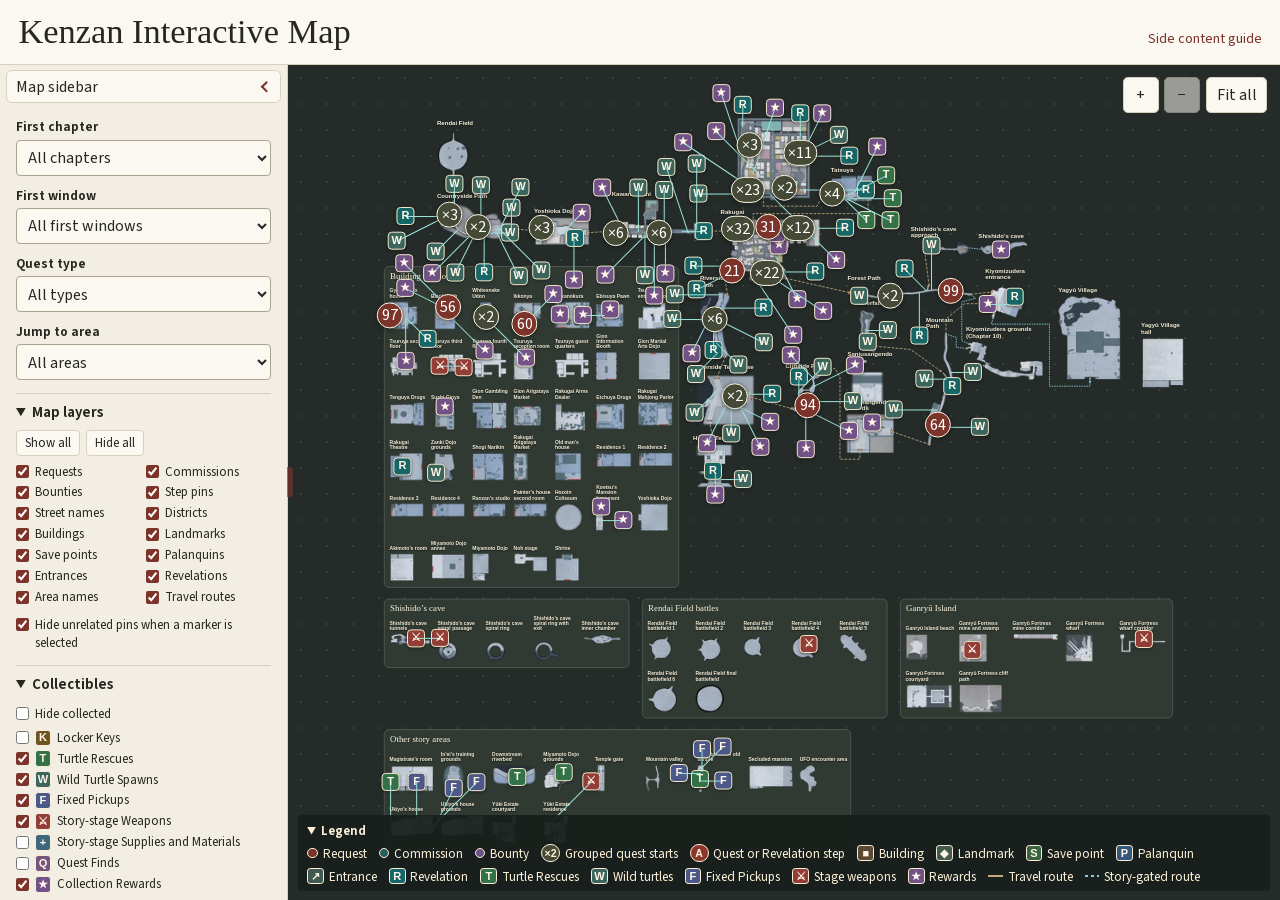
==== map.html @ 696da861 "Publish walkthrough photos, tracker refinements, and guide updates" ====
<!doctype html><html lang="en"><head><meta charset="utf-8"><meta name="viewport" content="width=device-width, initial-scale=1">
<title>Like a Dragon: Kenzan! Interactive Map | Quests &amp; Collectibles</title>
  <meta name="description" content="Explore Gion, Rakugai, and other Kenzan locations. Find substory starts and steps, locker keys, Revelations, collectibles, and travel routes.">
  <link rel="canonical" href="https://neophoriac.github.io/kenzan-guide/map.html">
  <meta property="og:type" content="website">
  <meta property="og:site_name" content="Like a Dragon: Kenzan! Side Content Guide">
  <meta property="og:title" content="Like a Dragon: Kenzan! Interactive Map | Quests &amp; Collectibles">
  <meta property="og:description" content="Explore Gion, Rakugai, and other Kenzan locations. Find substory starts and steps, locker keys, Revelations, collectibles, and travel routes.">
  <meta property="og:url" content="https://neophoriac.github.io/kenzan-guide/map.html">
  <meta property="og:image" content="https://neophoriac.github.io/kenzan-guide/assets/kenzan-readme-hero.png">
  <meta property="og:image:type" content="image/png">
  <meta property="og:image:width" content="1824">
  <meta property="og:image:height" content="590">
  <meta property="og:image:alt" content="Like a Dragon: Kenzan! Side Content Guide banner with Musashi">
  <meta name="twitter:card" content="summary_large_image">
  <meta http-equiv="Content-Security-Policy" content="default-src 'none'; connect-src 'none'; base-uri 'none'; form-action 'none'; object-src 'none'; img-src 'self' data:; font-src 'self'; style-src 'self' 'unsafe-inline'; script-src 'self' 'sha256-ZEniU/D1Iqt4gY4yWggd8jHSidQBrHhOZ5jiMuS2iBk='"><link rel="stylesheet" href="assets/site.e21fa98ab7098c4a.css">
  <script defer src="assets/sidebar.4c16a0d7aee086ad.js"></script>
  <script defer src="assets/atlas-runtime.0e129465bbf4f344.js"></script>
  <style>
body{margin:0}
.atlas-shell {
  color-scheme: light;
  --paper: #fbf8f2;
  --sidebar: #f3eee3;
  --ink: #252820;
  --muted: #5e6156;
  --line: #d8d0bf;
  --accent: #7c332a;
  --map: #242b28;
  font: 16px/1.45 'Source Sans 3', 'Segoe UI', sans-serif;
  color: var(--ink);
  background: var(--paper);
}
.atlas-shell, .atlas-shell * { box-sizing: border-box; }
.atlas-shell[hidden], .atlas-shell [hidden] { display: none !important; }
.atlas-shell a { color: var(--accent); text-decoration: none; text-underline-offset: .2em; }
.atlas-shell a:hover { text-decoration: underline; text-decoration-thickness: .12em; }
.atlas-shell button, .atlas-shell select { font: inherit; }
.atlas-shell button { cursor: pointer; }
.atlas-shell :focus-visible { outline: 2px solid var(--accent); outline-offset: 3px; }
:where(.atlas-shell) :is(.atlas-sidebar, .atlas-selection-collectible, #atlas-step-text,
  .atlas-legend-items, .atlas-tooltip-content, .atlas-catalogue-table, .quest-prerequisite-links ul) {
  scrollbar-width: thin;
  scrollbar-color: var(--atlas-scroll-thumb, #8c806c) transparent;
}
:is(#atlas-collectible-tooltip, .atlas-legend) {
  --atlas-scroll-thumb: var(--atlas-dark-scroll-thumb, #b5a47e);
}
.atlas-shell { display: grid; grid-template: auto minmax(0, 1fr) / var(--sidebar-track, 18rem) minmax(0, 1fr); height: var(--atlas-height, 100dvh); }
.atlas-header { grid-column: 1 / -1; display: flex; justify-content: space-between; align-items: baseline; gap: .8rem; padding: .75rem 1.15rem; border-bottom: 1px solid var(--line); }
.atlas-header h1 { margin: 0; font: 500 clamp(1.45rem, 3.5vw, 2.15rem)/1.15 Georgia, serif; }
.atlas-header a { font-size: .9rem; }
.atlas-stage { grid-column: 2; grid-row: 2; position: relative; width: auto; min-width: 0; min-height: 0; padding: 0; background: var(--map); }
#atlas-map { position: absolute; inset: 0; isolation: isolate; overflow: hidden; touch-action: none; user-select: none; cursor: grab; background: radial-gradient(circle, #ffffff15 1px, transparent 1px) 0 0 / 26px 26px; }
#atlas-map[data-dragging] { cursor: grabbing; }
#atlas-map:focus-visible { outline-offset: -4px; outline-color: #ebd7a2; }
#atlas-world { position: absolute; top: 0; left: 0; transform-origin: 0 0; pointer-events: none; }
.atlas-overview-image, .atlas-overview-raster { position: absolute; inset: 0; width: 100%; height: 100%; }
.atlas-overview-image:not([src]) { visibility: hidden; }
.atlas-overview-image[data-overview-composited] { opacity: 0; }
.atlas-tile { position: absolute; }
.atlas-area-image { display: block; width: 100%; height: 100%; object-fit: contain; }
.atlas-area-image:not([src]) { visibility: hidden; }
.atlas-tile[data-pyramid-composited] > .atlas-area-image { opacity: 0; }
.atlas-pyramid-raster { display: block; position: absolute; inset: 0; width: 100%; height: 100%; }
.tile-name { position: absolute; z-index: 1; bottom: calc(100% + 8px); left: 0; width: var(--tile-label-width, calc(100% + 16px)); color: #f8efda; font: 650 22px/1.1 'Segoe UI', sans-serif; text-shadow: 0 2px 3px #171b19; }
.atlas-grouped-tile .tile-name { font-size: 18px; }
.hide-area-names .tile-name, .hide-area-names .atlas-map-group span { display: none; }
.atlas-routes { position: absolute; inset: 0; overflow: visible; }
.atlas-routes polyline { fill: none; stroke: #c0ac7e; stroke-width: 3; stroke-dasharray: 7 8; stroke-linecap: round; stroke-linejoin: round; }
.atlas-routes circle { fill: #f2d492; stroke: #352f26; stroke-width: 1.2; }
.atlas-routes .story-gate polyline { stroke: #8ccbd5; stroke-dasharray: 3 6; }
.atlas-routes .story-gate circle { fill: #b4e2eb; }
#atlas-streets, #atlas-districts, .atlas-district-boundaries, .atlas-street-curves { position: absolute; inset: 0; }
/* Preserve geometry for enabled overlays below their display scale. */
#atlas-world[data-hide-map-labels] :is(#atlas-streets, #atlas-districts) { visibility: hidden; }
#atlas-map[data-label-zoom] :is(#atlas-streets, #atlas-districts):not([hidden]) { will-change: transform; }
.atlas-district-boundary { fill: #b2527a; fill-opacity: .22; stroke: #a45079; stroke-width: 1.5; vector-effect: non-scaling-stroke; }
.atlas-map-label {
  font: 700 6.3px/1.15 'Segoe UI', sans-serif;
  paint-order: stroke fill;
}
span.atlas-map-label {
  position: absolute;
  transform: translate(-50%, -50%) rotate(var(--label-angle)) scaleX(var(--label-width-scale));
  white-space: nowrap;
  color: #fff2c9;
  -webkit-text-stroke: 1.1px #242b28;
}
.atlas-street-curve-label {
  fill: #fff2c9;
  stroke: #242b28;
  stroke-width: 1.1;
  stroke-linejoin: round;
  text-anchor: middle;
  dominant-baseline: central;
}
span.atlas-district-label { color: #ffe2ed; -webkit-text-stroke-color: #4f2b48; }
.atlas-map-group { position: absolute; border: 2px solid #647268; border-radius: 18px; background: #303a33; }
.atlas-map-group span { position: absolute; top: 14px; left: 20px; color: #fcf3dd; font: 500 32px/1.15 Georgia, serif; }
@supports (-moz-appearance: none) {
  /* Keep Firefox on the outlined glyph path as area titles scale during zoom. */
  #atlas-map[data-wheel-zoom-out] :is(.tile-name, .atlas-map-group span) { -webkit-text-stroke: 0.025px currentColor; }
}
#atlas-markers, #atlas-places, #atlas-pins, #atlas-step-pins { position: absolute; inset: 0; pointer-events: none; }
#atlas-markers { transform-origin: 0 0; }
.atlas-motion-markers { position: absolute; inset: 0; width: 100%; height: 100%; pointer-events: none; }
#atlas-map[data-motion-markers] #atlas-markers { visibility: hidden; }
/* During zoom, let Chrome manage the artwork layer's raster scale as the view widens. */
#atlas-map:is([data-dragging], [data-inertia]):not([data-zooming]) > #atlas-world,
#atlas-map:is([data-dragging], [data-zooming], [data-inertia]):not([data-motion-markers]) > #atlas-markers { will-change: transform; }
#atlas-map[data-dragging] :is(.atlas-pin, .atlas-place) { pointer-events: none; }
#atlas-places { z-index: 1; }
#atlas-pins { z-index: 2; }
#atlas-step-pins { z-index: 3; }
.atlas-place { position: absolute; top: 0; left: 0; translate: -50% -50%; width: 18px; height: 18px; padding: 0; border: 1px solid #f4e9cc; border-radius: 4px; pointer-events: auto; box-shadow: 0 1px 3px #1118; }
.atlas-place-icon { position: absolute; z-index: 1; inset: 0; display: grid; place-items: center; font: 750 11px/1 'Segoe UI', 'Segoe UI Symbol', sans-serif; pointer-events: none; }
.atlas-shell :is(.atlas-place, .collectible-symbol) { color: var(--atlas-marker-ink, #fff6e7); background: var(--collectible-color, #5b4932); }
#atlas-collectible-tooltip {
  position: absolute; top: 0; left: 0; z-index: 5; width: min(21rem, calc(100% - 16px));
  border: 1px solid #e1b869; border-radius: .5rem; color: #fff5df; background: #29251e;
  box-shadow: 0 4px 16px #101511b8; font: .875rem/1.4 'Source Sans 3', 'Segoe UI', sans-serif; pointer-events: none;
}
#atlas-collectible-tooltip::after {
  content: ''; position: absolute; left: var(--tooltip-arrow-x); top: -5px; width: 9px; height: 9px;
  border-top: 1px solid #e1b869; border-left: 1px solid #e1b869; background: #29251e;
  transform: translateX(-50%) rotate(45deg); pointer-events: none;
}
#atlas-collectible-tooltip.above-pin::after { top: auto; bottom: -5px; transform: translateX(-50%) rotate(225deg); }
#atlas-collectible-tooltip[data-has-photo] {
  width: min(24rem, calc(100% - 16px)); border-color: #afa2857a; border-radius: .7rem;
  background: #21241f; pointer-events: auto; cursor: default;
}
#atlas-collectible-tooltip[data-has-photo]::after {
  border-color: #afa2857a; background: #21241f;
}
/* Keep the thumbnail reachable across the gap between the pin and popup. */
#atlas-collectible-tooltip[data-has-photo]::before { content: ''; position: absolute; inset: auto 0 100%; height: 10px; }
#atlas-collectible-tooltip[data-has-photo].above-pin::before { inset: 100% 0 auto; }
#atlas-collectible-tooltip strong { display: block; color: #ffe0a0; font-size: .94rem; }
.atlas-tooltip-content { max-height: 26rem; overflow: auto; overscroll-behavior: contain; border-radius: inherit; }
.atlas-tooltip-details { padding: .58rem .72rem; }
#atlas-collectible-tooltip[data-has-photo] .atlas-tooltip-details { padding: .7rem .85rem .85rem; }
#atlas-collectible-tooltip[data-has-photo] strong { font-size: 1.12rem; line-height: 1.2; color: #fff7e8; }
#atlas-collectible-tooltip .quest-meta, #atlas-collectible-tooltip .atlas-step-list li::marker { color: #e9c986; }
#atlas-collectible-tooltip p { margin: .3rem 0 0; }
#atlas-collectible-tooltip h3 { margin: .65rem 0 0; color: #ffe0a0; font-size: .875rem; }
#atlas-collectible-tooltip .atlas-catalogue th { background: #3b3327; }
#atlas-collectible-tooltip .atlas-catalogue td small { color: #e9c986; }
#atlas-collectible-tooltip .atlas-catalogue { border-color: #e1b86966; }
#atlas-collectible-tooltip .atlas-catalogue th, #atlas-collectible-tooltip .atlas-catalogue td { border-color: #e1b86944; }
.atlas-shell .atlas-selection-collectible .atlas-pickup-thumb { margin-inline: auto; }
#atlas-collectible-tooltip .atlas-pickup-thumb {
  width: 100%; margin: 0; border: 0; border-bottom: 1px solid #ffffff35; border-radius: 0;
}
#atlas-collectible-tooltip .atlas-pickup-thumb:focus-visible { outline: 2px solid #ffe0a0; outline-offset: -3px; }
.atlas-place[aria-pressed='true'] { outline: 2px solid #ffe3a5; outline-offset: 2px; }
.atlas-offset-line.atlas-place-line { background: #9ce3da; }
.atlas-place-line { position: absolute; top: 0; left: 0; width: 1px; height: 1px; background: #e5d3a2; transform-origin: left center; pointer-events: none; }
.atlas-place-name { position: absolute; top: 0; left: 0; display: block; height: 21px; padding: 2px 6px; border: 1px solid #b9ac8690; border-radius: 4px; color: #fff7e4; background: #242c27f2; white-space: nowrap; font: 600 12px/15px 'Segoe UI', sans-serif; }
:is(.atlas-place-name, .atlas-caption-line) { transition: transform 150ms cubic-bezier(.2, .7, .3, 1), opacity 120ms ease-out; }
:is(.atlas-place-name, .atlas-caption-line).is-hidden { opacity: 0; pointer-events: none; }
@media (prefers-reduced-motion: reduce) {
  :is(.atlas-place-name, .atlas-caption-line) { transition: none; }
}
.atlas-place:hover, .atlas-place:focus-visible { z-index: 1; outline: 2px solid #ffe3a5; outline-offset: 1px; }
.atlas-pin { position: absolute; top: 0; left: 0; translate: -50% -50%; min-width: 1.65rem; height: 1.65rem; padding: 0 .24rem; border: 1px solid #fff8e6; border-radius: 999px; color: #fff; background: var(--atlas-pin-color, var(--accent)); box-shadow: 0 1px 4px #101511a8; pointer-events: auto; font: 700 .78rem/1 'Segoe UI', sans-serif; }
.atlas-pin.cluster { background: #454a36; }
.atlas-pin.atlas-step-pin { min-width: 1.8rem; height: 1.8rem; background: #8c352c; }
.atlas-pin.atlas-step-pin[aria-pressed='true'] { color: #3b2517; background: #ffe3a5; }
.atlas-pin[aria-pressed='true'], .atlas-pin:focus-visible { z-index: 2; outline: 2px solid #ffdd7e; outline-offset: 2px; }
.atlas-pin-line { position: absolute; top: 0; left: 0; width: 1px; height: 2px; background: #ffe3a5; transform-origin: left center; }
.atlas-pin-line::before { content: ''; position: absolute; left: 0; top: 50%; width: 6px; height: 6px; transform: scaleX(var(--pin-line-dot-scale, 1)) translate(-50%, -50%); transform-origin: left center; border-radius: 50%; background: #ffe3a5; box-shadow: 0 0 0 1px #263128; }
.atlas-pin.spread { z-index: 3; }
.atlas-pin.spread[aria-pressed='true'], .atlas-pin.spread:focus-visible { z-index: 4; }
.atlas-tools, .atlas-selection { position: absolute; z-index: 4; top: .75rem; }
.atlas-tools { right: .8rem; display: flex; flex-wrap: wrap; justify-content: flex-end; gap: .35rem; max-width: calc(100% - 1.6rem); }
.atlas-selection { left: .8rem; width: min(23rem, calc(100% - 14rem)); padding: .55rem .65rem; border: 1px solid var(--line); border-radius: .35rem; color: var(--ink); background: var(--paper); box-shadow: 0 2px 8px #0004; }
.atlas-selection-header, .atlas-step-controls { display: flex; align-items: center; gap: .45rem; }
.atlas-selection-header { justify-content: space-between; }
.atlas-selection p { margin: 0; overflow-wrap: anywhere; }
#atlas-selection-name { min-width: 0; font-size: .92rem; font-weight: 650; line-height: 1.25; }
.atlas-selection-header button { flex: none; }
.atlas-current-step { margin-block: .35rem .5rem; }
.atlas-selection-collectible { max-height: min(18rem, 25dvh); overflow: auto; overscroll-behavior: contain; margin-top: .35rem; font-size: .85rem; }
.atlas-current-step:not([hidden]) + .atlas-selection-collectible { max-height: min(8rem, 14dvh); margin-bottom: .35rem; }
.atlas-selection-collectible p { margin: .3rem 0 0; }
.atlas-selection-collectible h3 { margin: .65rem 0 .15rem; font-size: .875rem; }
.atlas-collected-check { display: inline-flex; align-items: center; gap: .3rem; margin: .25rem 0 .1rem; cursor: pointer; font-size: .86rem; }
.atlas-collected-check input { margin: 0; accent-color: var(--accent); }
#atlas-step-progress { margin-bottom: .2rem; color: var(--muted); font-size: .78rem; font-weight: 650; font-variant-numeric: tabular-nums; }
#atlas-step-text { max-height: min(7rem, 22dvh); overflow: auto; overscroll-behavior: contain; font-size: .88rem; line-height: 1.35; }
.atlas-tools button, .atlas-selection button { min-width: 2.25rem; min-height: 2.25rem; padding: .25rem .6rem; color: var(--ink); border: 1px solid var(--line); border-radius: .3rem; background: var(--paper); }
.atlas-selection button { font-size: .85rem; }
.atlas-tools button:disabled, .atlas-selection button:disabled { opacity: .55; cursor: default; }
.atlas-legend { position: absolute; z-index: 1; left: .65rem; bottom: .55rem; padding: .35rem .55rem; border-radius: .25rem; color: #fcf1d8; background: #181f1bee; font-size: .82rem; }
.atlas-legend[open] { right: .65rem; }
.atlas-legend > summary { width: fit-content; cursor: pointer; font-weight: 650; }
.atlas-legend-items { display: flex; flex-wrap: wrap; gap: .25rem .75rem; max-height: 24dvh; margin-top: .25rem; overflow-y: auto; overscroll-behavior: contain; }
.atlas-legend-items > span { display: inline-flex; align-items: center; gap: .3rem; }
.atlas-legend-items > span::before { content: ''; display: grid; place-items: center; flex: none; width: .65em; height: .65em; border: 1px solid #fcf1d8; border-radius: 50%; background: var(--atlas-pin-color, var(--accent)); }
.atlas-legend-items > span:has(.collectible-symbol)::before { content: none; }
.atlas-legend :is(.cluster, .step)::before { width: 1.05rem; height: 1.05rem; font: 700 .66rem/1 'Segoe UI', sans-serif; }
.atlas-legend .cluster::before { content: '×2'; background: #454a36; }
.atlas-legend .step::before { content: 'A'; background: #8c352c; }
.atlas-legend .route::before { width: 1.1em; height: .2em; border: 0; border-radius: 0; background: #c0ac7e; }
.atlas-legend .route.story-gate::before { background: repeating-linear-gradient(90deg, #8ccbd5 0 3px, transparent 3px 6px); }
.atlas-shell .collectible-symbol { display: inline-grid; place-items: center; flex: none; width: 1.05rem; height: 1.05rem; border: 1px solid #fcf1d8; border-radius: .2rem; font: 750 .69rem/1 'Segoe UI', sans-serif; }
.atlas-shell > .sidebar-dock { grid-column: 1; grid-row: 2; }
.atlas-sidebar { overflow: auto; padding: .55rem 1rem .8rem; }
@media (width > 48rem) {
  .atlas-shell[data-sidebar-collapsed] .atlas-selection { left: 3rem; width: min(23rem, calc(100% - 17rem)); }
}
.atlas-fields { display: grid; gap: .6rem; }
.atlas-fields label { display: block; margin-bottom: .18rem; font-size: .84rem; font-weight: 650; }
.atlas-fields select { width: 100%; min-width: 0; padding: .35rem .45rem; border: 1px solid #aaa391; border-radius: .25rem; background: var(--paper); color: var(--ink); }
.atlas-shared-filters { margin-bottom: .7rem; padding-bottom: .65rem; border-bottom: 1px solid var(--line); }
#atlas-story-context { margin: .35rem 0 .1rem; color: var(--muted); font-size: .8rem; }
.atlas-shared-checks label { display: flex; align-items: center; gap: .3rem; }
.atlas-shared-checks input, .atlas-done input { margin: 0; accent-color: var(--accent); }
.atlas-done { display: inline-flex; align-items: center; gap: .25rem; }
.atlas-step-controls .atlas-done { margin-inline-start: auto; min-height: 2.25rem; padding-inline: .3rem; cursor: pointer; font-size: .85rem; }
.atlas-layer-panel { margin-top: .8rem; border-top: 1px solid var(--line); padding-top: .5rem; }
.atlas-layer-panel summary { cursor: pointer; font-size: .92rem; font-weight: 650; }
.atlas-layer-actions { display: flex; gap: .35rem; margin: .4rem 0; }
.atlas-layer-actions button { padding: .18rem .5rem; border: 1px solid var(--line); border-radius: .25rem; color: var(--ink); background: var(--paper); font-size: .8rem; }
.atlas-layer-actions button:disabled { opacity: .55; cursor: default; }
.atlas-layer-options { display: grid; grid-template-columns: repeat(2, minmax(0, 1fr)); gap: .15rem .35rem; }
.atlas-layer-options label { display: flex; align-items: center; gap: .35rem; cursor: pointer; font-size: .8rem; }
.atlas-collectibles .atlas-layer-options { grid-template-columns: 1fr; margin-top: .35rem; }
.atlas-layer-options input, .atlas-focus-option input { margin: 0; accent-color: var(--accent); }
.atlas-focus-option { display: flex; align-items: flex-start; gap: .35rem; margin-top: .55rem; font-size: .8rem; cursor: pointer; }
.atlas-focus-option input { flex: none; margin-top: .15rem; }
.atlas-layer-hint { margin: .45rem 0 0; font-size: .79rem; color: var(--muted); }
#atlas-window-objective, #atlas-count, .atlas-note, .atlas-shell .quest-meta { color: var(--muted); font-size: .86rem; }
#atlas-window-objective { margin: .55rem 0 0; }
#atlas-count { margin: .8rem 0 .4rem; }
#atlas-detail { padding: .55rem .65rem; margin: .45rem 0; border: 1px solid var(--line); background: var(--paper); }
#atlas-detail h2 { font-size: 1rem; margin: 0; }
#atlas-detail h3 { font-size: .9rem; margin: .7rem 0 .35rem; }
#atlas-detail p { margin: .25rem 0 .45rem; }
.atlas-linked-route-guide { display: inline-block; margin: .25rem 0; font-size: .85rem; }
.atlas-shell .quest-prerequisite-warning { padding: .4rem .55rem; border: 1px solid #922b2b; border-radius: .4rem; color: #922b2b; background: #fce7e7; }
.atlas-shell .detail-actions { display: flex; flex-wrap: wrap; align-items: center; gap: .3rem .6rem; font-size: .86rem; }
.atlas-shell .detail-actions button { padding: .2rem .4rem; border: 1px solid var(--line); border-radius: .2rem; color: var(--ink); background: var(--sidebar); }
.atlas-catalogue { margin-top: .6rem; border-top: 1px solid var(--line); padding-top: .35rem; }
.atlas-catalogue summary { cursor: pointer; font-size: .88rem; font-weight: 650; }
.atlas-catalogue-table { overflow-x: auto; margin-top: .2rem; }
.atlas-catalogue table { width: 100%; border-collapse: collapse; font-size: .8rem; line-height: 1.35; }
.atlas-catalogue th, .atlas-catalogue td { padding: .26rem .32rem; text-align: left; vertical-align: top; border-bottom: 1px solid var(--line); }
.atlas-catalogue th { background: var(--sidebar); }
.atlas-catalogue th:last-child, .atlas-catalogue td:last-child { width: 35%; text-align: right; font-variant-numeric: tabular-nums; }
.atlas-catalogue td small { display: block; margin-top: .13rem; color: var(--muted); font-size: .76rem; }
.atlas-shell .quest-prerequisite-links { margin-block: .3rem .6rem; }
.atlas-shell .quest-prerequisite-links summary { cursor: pointer; }
.atlas-shell .quest-prerequisite-links ul { max-height: 15rem; overflow: auto; margin: .25rem 0; padding-inline-start: 1.25rem; }
.atlas-step-list { margin: .25rem 0 0; padding-left: 1.15rem; font-size: .85rem; }
.atlas-step-list li { padding: .25rem 0; }
.atlas-step-list li::marker { color: var(--muted); font-variant-numeric: tabular-nums; }
.atlas-step-list button[data-step-index] { display: flex; width: 100%; gap: .42rem; align-items: flex-start; padding: .3rem .35rem; border: 1px solid var(--line); border-radius: .25rem; color: var(--ink); background: var(--paper); text-align: left; }
.atlas-step-list button[data-step-index]:is(:hover, [aria-pressed='true']) { background: #eee1ca; border-color: #ae865a; }
.atlas-step-list li[aria-current='step']:not(:has([data-step-index])) { background: #eee1ca; }
.atlas-step-list small { display: block; color: var(--muted); font-size: .76rem; }
.atlas-step-badge { flex: none; min-width: 1.25rem; padding: .13rem .3rem; border-radius: .7rem; color: white; background: #8c352c; text-align: center; font: 700 .77rem/1.25 'Segoe UI', sans-serif; }
#atlas-results { display: grid; gap: .45rem; }
.atlas-result-group { border: 1px solid var(--line); border-radius: .3rem; background: var(--paper); }
.atlas-result-group > summary { padding: .45rem .65rem; cursor: pointer; font-size: .92rem; font-weight: 650; }
.atlas-result-group[open] > summary { border-bottom: 1px solid var(--line); }
.atlas-result-count { color: var(--muted); font-size: .82rem; font-weight: 400; font-variant-numeric: tabular-nums; }
.atlas-result-group > ul { margin: 0; padding: 0 .45rem; list-style: none; }
.atlas-result-group li:last-child button { border-bottom: 0; }
#atlas-results button, .atlas-cluster-list button { display: block; width: 100%; padding: .38rem .22rem; border: 0; border-bottom: 1px solid var(--line); color: var(--ink); background: transparent; text-align: left; font-size: .9rem; }
#atlas-results button:hover, #atlas-results button[aria-current], .atlas-cluster-list button:hover { background: #e9e1d1; }
#atlas-results button[data-linked-route] small, #atlas-results button[data-collectible-result] small { display: block; }
.atlas-collectible-groups { display: grid; gap: .35rem; padding: .45rem; }
.atlas-collectible-groups .collectible-symbol { margin-right: .2rem; vertical-align: middle; }
.atlas-collectible-empty { margin: .2rem; }
.atlas-shell .quest-number { color: var(--accent); font-variant-numeric: tabular-nums; font-weight: 650; }
.atlas-cluster-list { list-style: none; margin: .25rem 0 0; padding: 0; }
.atlas-note { margin: .35rem 0 .65rem; }
.atlas-shell .sr-only { position: absolute; width: 1px; height: 1px; padding: 0; margin: -1px; overflow: hidden; clip-path: inset(50%); white-space: nowrap; }
@media (max-width: 48rem) {
  .atlas-shell { grid-template: auto auto auto / minmax(0, 1fr); min-height: 100dvh; height: auto; }
  .atlas-stage { grid-column: 1; grid-row: 2; display: grid; grid-template-rows: auto minmax(18rem, 48dvh) auto auto; }
  #atlas-map { position: relative; grid-row: 2; }
  .atlas-shell > .sidebar-dock { grid-row: 3; border-top: 1px solid var(--line); }
  .atlas-fields { grid-template-columns: repeat(2, minmax(0, 1fr)); }
  .atlas-shared-filters { grid-template-columns: minmax(0, 1fr); }
  .atlas-tools, .atlas-selection, .atlas-legend { position: static; margin: .4rem .5rem; }
  .atlas-tools { grid-row: 3; max-width: none; }
  .atlas-selection { grid-row: 1; width: auto; }
  .atlas-legend { grid-row: 4; }
  .atlas-legend-items { max-height: 16dvh; }
  .atlas-header { padding-inline: .75rem; }
}
@media (pointer: coarse) {
  .atlas-tools button, .atlas-selection button { min-width: 2.65rem; min-height: 2.65rem; }
  .atlas-step-controls .atlas-done { min-height: 2.65rem; }
  .atlas-pin.spread { min-width: 2rem; height: 2rem; }
  .atlas-pin.atlas-step-pin { min-width: 2rem; height: 2rem; }
  #atlas-results button { min-height: 2.65rem; }
  .atlas-layer-options label, .atlas-layer-actions button { min-height: 2rem; }
}

button.atlas-pickup-thumb {
  display: block; position: relative; width: min(100%, 15rem); margin: .55rem 0 .35rem;
  padding: 0; border: 1px solid #ac8b62; border-radius: .35rem; overflow: hidden;
  cursor: zoom-in; background: #252821;
}
.atlas-pickup-thumb img { display: block; width: 100%; height: auto; }
.atlas-photo-expand {
  position: absolute; inset: auto .45rem .45rem auto; display: grid; place-items: center;
  width: 1.85rem; height: 1.85rem; border: 1px solid #ffffff66; border-radius: .35rem;
  background: #171a18d9; color: #f6f4ee;
}
.atlas-photo-expand svg { width: 1rem; height: 1rem; }
.atlas-pickup-thumb:hover .atlas-photo-expand, .atlas-pickup-thumb:focus-visible .atlas-photo-expand { background: #131512; }
.atlas-photo-viewer {
  position: fixed; inset: 0; margin: auto; width: min(94vw, calc(90dvh * var(--atlas-photo-ratio, 1.7778)));
  max-width: none; max-height: 90dvh; padding: 0; overflow: hidden;
  border: 1px solid #ffffff42; border-radius: .85rem; color: #faf8f3; background: #131512;
  box-shadow: 0 24px 80px #000a;
  font: 16px/1.45 'Source Sans 3', 'Segoe UI', sans-serif;
}
.atlas-photo-viewer::backdrop { background: #101310e6; }
.atlas-photo-header {
  position: absolute; inset: 0 0 auto; display: flex; justify-content: space-between; align-items: center; gap: .6rem;
  padding: .55rem clamp(.65rem, 1.5vw, 1.15rem) 1.35rem;
  background: linear-gradient(#000c, #0008 50%, transparent); pointer-events: none;
}
.atlas-photo-header h2 {
  margin: 0; font-size: clamp(1rem, 2vw, 1.35rem); font-weight: 650; line-height: 1.15;
  text-shadow: 0 1px 4px #000;
}
.atlas-photo-header button {
  display: grid; place-items: center; width: 44px; height: 44px; padding: 0;
  border: 0; background: transparent; color: #e3e3e3; pointer-events: auto; cursor: pointer;
}
.atlas-photo-header button:hover { color: #fff; }
.atlas-photo-header button:focus-visible { outline-color: #ffe0a0; }
.atlas-photo-viewer > img {
  display: block; width: 100%; height: auto; max-height: 90dvh; object-fit: contain;
  background-position: center; background-repeat: no-repeat; background-size: contain;
}
</style></head><body>

<div class="atlas-shell" data-sidebar-layout>
  <header class="atlas-header"><h1>Kenzan Interactive Map</h1><a href="index.html">Side content guide</a></header>
  <div class="sidebar-dock">
    <button class="sidebar-toggle" type="button" aria-expanded="true" aria-controls="atlas-sidebar-panel">
      <span class="sidebar-toggle-label">Map sidebar</span><span class="sidebar-toggle-icon" aria-hidden="true"></span>
    </button>
    <div class="sidebar-resize" role="separator" aria-label="Resize map sidebar" aria-controls="atlas-sidebar-panel" aria-orientation="vertical" aria-valuemin="224" aria-valuenow="288" aria-valuemax="576" tabindex="0"></div>
    <div class="sidebar-panel" id="atlas-sidebar-panel">
  <aside class="atlas-sidebar" aria-label="Interactive map controls">

    <div class="atlas-fields">
      <div><label for="atlas-chapter">First chapter</label><select id="atlas-chapter"><option value="">All chapters</option><option value="5">Chapter 5</option><option value="6">Chapter 6</option><option value="7">Chapter 7</option><option value="8">Chapter 8</option><option value="9">Chapter 9</option><option value="10">Chapter 10</option><option value="11">Chapter 11</option><option value="12">Finale</option></select></div>
      <div><label for="atlas-window">First window</label><select id="atlas-window"></select></div>
      <div><label for="atlas-type">Quest type</label><select id="atlas-type"><option value="">All types</option><option>Requests</option><option>Commissions</option><option>Bounties</option><option>Revelations</option></select></div>
      <div><label for="atlas-area">Jump to area</label><select id="atlas-area"><option value="">All areas</option><optgroup label="Outdoor areas"><option value="st_gion">Gion</option><option value="st_rakugaicho">Rakugai</option><option value="st_kaido_rakunai">Kawaramachi</option><option value="st_kaido_kawa">Riverside Path</option><option value="st_kawa_jnt">Riverside Tea House</option><option value="st_kaido_rindo">Forest Path</option><option value="st_kaido_yama">Mountain Path</option><option value="st_taki">Waterfall</option><option value="st_kaido_tani">Cliffside Path</option><option value="st_kaido_tanbo">Countryside Path</option><option value="st_yoshioka_jnt">Yoshioka Dojo</option><option value="st_kiyomizu_jnt">Kiyomizudera entrance</option><option value="st_kiyomizu">Kiyomizudera grounds (Chapter 10)</option><option value="st_sanjusangen_jnt">Sanjusangendo grounds</option><option value="st_sanjusangendo">Sanjusangendo temple</option><option value="st_hozoin">Hozoin Temple</option><option value="st_rendaino_jnt">Rendai Field</option><option value="st_dokutsu_soto">Shishido’s cave approach</option><option value="st_dokutsu_01">Shishido’s cave interior</option></optgroup><optgroup label="Building interiors"><option value="st_tatsuya">Tatsuya interior</option><option value="st_hatsumeika">Gyotensai’s house interior</option><option value="st_kajiya">Blacksmith interior</option><option value="st_udon">Whitesnake Udon interior</option><option value="st_sakaya_01">Ikkonya interior</option><option value="st_sakaya_02">Nakanokura interior</option><option value="st_shichiya">Ebisuya Pawn interior</option><option value="st_tsuruya_1f">Tsuruya entrance floor</option><option value="st_tsuruya_2f">Tsuruya second floor</option><option value="st_tsuruya_3f">Tsuruya third floor</option><option value="st_tsuruya_4f">Tsuruya fourth floor</option><option value="st_tsuruya_dance">Tsuruya reception room</option><option value="st_tsuruya_yoshino">Tsuruya guest quarters</option><option value="st_annai">Gion Information Booth interior</option><option value="st_jiujitsu">Gion Martial Arts Dojo interior</option><option value="st_kusuriya_02">Tenguya Drugs interior</option><option value="st_sushiya">Sushi Ginya interior</option><option value="st_toba">Gion Gambling Den interior</option><option value="st_yorozuya_01">Gion Arigataya Market interior</option><option value="st_bukiya">Rakugai Arms Dealer interior</option><option value="st_kusuriya_01">Etchuya Drugs interior</option><option value="st_mahjong">Rakugai Mahjong Parlor interior</option><option value="st_misemono">Rakugai Theatre interior</option><option value="st_rakugai_dojo">Zanki Dojo grounds</option><option value="st_shogi">Shogi Narikin interior</option><option value="st_yorozuya_02">Rakugai Arigataya Market interior</option><option value="st_minka_binbo">Old man’s house interior</option><option value="st_minka_default">Residence 1 interior</option><option value="st_minka_default02">Residence 2 interior</option><option value="st_minka_default03">Residence 3 interior</option><option value="st_minka_default04">Residence 4 interior</option><option value="st_minka_gaka">Ranzan’s studio</option><option value="st_minka_gaka02">Painter’s house second room</option><option value="st_hozoin_budo">Hozoin Coliseum</option><option value="st_koetsu_chika">Koetsu’s Mansion basement</option><option value="st_yoshioka_ienonaka">Yoshioka Dojo interior</option><option value="st_akimoto">Akimoto’s room</option><option value="st_miya_dojo_hanare">Miyamoto Dojo annex</option><option value="st_miya_dojo_naka">Miyamoto Dojo interior</option><option value="st_noh">Noh stage</option><option value="st_yashiro">Shrine interior</option></optgroup><optgroup label="Shishido’s cave"><option value="st_dokutsu_02">Shishido’s cave tunnels</option><option value="st_dokutsu_03_rasen">Shishido’s cave spiral passage</option><option value="st_dokutsu_03_rasen_a00">Shishido’s cave spiral ring</option><option value="st_dokutsu_03_rasen_a01">Shishido’s cave spiral ring with exit</option><option value="st_dokutsu_04_boss">Shishido’s cave inner chamber</option></optgroup><optgroup label="Yagyū Village"><option value="st_yagyu_sato">Yagyū Village</option><option value="st_yagyu_naka">Yagyū Village hall</option></optgroup><optgroup label="Ganryū Island"><option value="st_ganryu_hama">Ganryū Island beach</option><option value="st_ganryu_yosai_01">Ganryū Fortress mine and swamp</option><option value="st_ganryu_yosai_01b">Ganryū Fortress mine corridor</option><option value="st_ganryu_yosai_02">Ganryū Fortress wharf</option><option value="st_ganryu_yosai_02b">Ganryū Fortress wharf corridor</option><option value="st_ganryu_yosai_03">Ganryū Fortress courtyard</option><option value="st_ganryu_yosai_04">Ganryū Fortress cliff path</option></optgroup><optgroup label="Rendai Field battles"><option value="st_rendaino_01">Rendai Field battlefield 1</option><option value="st_rendaino_02">Rendai Field battlefield 2</option><option value="st_rendaino_03">Rendai Field battlefield 3</option><option value="st_rendaino_04">Rendai Field battlefield 4</option><option value="st_rendaino_05">Rendai Field battlefield 5</option><option value="st_rendaino_06">Rendai Field battlefield 6</option><option value="st_rendaino_boss">Rendai Field final battlefield</option></optgroup><optgroup label="Other story areas"><option value="st_akudaikan">Magistrate’s room</option><option value="st_inei">In’ei’s training grounds</option><option value="st_karyu">Downstream riverbed</option><option value="st_miya_dojo">Miyamoto Dojo grounds</option><option value="st_sanmon">Temple gate</option><option value="st_toaru_tani">Mountain valley</option><option value="st_toaru_tera">Mountain Path old temple</option><option value="st_toaru_yashiki">Secluded mansion interior</option><option value="st_ufo">UFO encounter area</option><option value="st_ukiyo_ienonaka">Ukiyo’s house interior</option><option value="st_ukiyo_ienosoto">Ukiyo’s house grounds</option><option value="st_yuuki_nakaniwa">Yūki Estate courtyard</option><option value="st_yuuki_shinshitsu">Yūki Estate residence</option></optgroup></select></div>
    </div>
    <p id="atlas-window-objective" hidden></p>
    <p id="atlas-route-filter-note" class="atlas-note" hidden>Check each Revelation’s steps for pictures, level, and other prerequisites.</p>
    <details class="atlas-layer-panel" open>
      <summary>Map layers</summary>
      <div class="atlas-layer-actions"><button type="button" id="atlas-show-all">Show all</button><button type="button" id="atlas-hide-all">Hide all</button></div>
      <div class="atlas-layer-options" role="group" aria-label="Visible map layers">
        <label><input type="checkbox" data-layer="request" checked autocomplete="off"> Requests</label>
<label><input type="checkbox" data-layer="commission" checked autocomplete="off"> Commissions</label>
<label><input type="checkbox" data-layer="bounty" checked autocomplete="off"> Bounties</label>
<label><input type="checkbox" data-layer="steps" checked autocomplete="off"> Step pins</label>
<label><input type="checkbox" data-layer="street" checked autocomplete="off"> Street names</label>
<label><input type="checkbox" data-layer="district" checked autocomplete="off"> Districts</label>
<label><input type="checkbox" data-layer="building" checked autocomplete="off"> Buildings</label>
<label><input type="checkbox" data-layer="landmark" checked autocomplete="off"> Landmarks</label>
<label><input type="checkbox" data-layer="save" checked autocomplete="off"> Save points</label>
<label><input type="checkbox" data-layer="palanquin" checked autocomplete="off"> Palanquins</label>
<label><input type="checkbox" data-layer="travel" checked autocomplete="off"> Entrances</label>
<label><input type="checkbox" data-layer="revelation" checked autocomplete="off"> Revelations</label>
<label><input type="checkbox" data-layer="area" checked autocomplete="off"> Area names</label>
<label><input type="checkbox" data-layer="routes" checked autocomplete="off"> Travel routes</label>
      </div>
      <label class="atlas-focus-option"><input type="checkbox" id="atlas-focus-selection" checked autocomplete="off"> Hide unrelated pins when a marker is selected</label>
    </details>
    <details class="atlas-layer-panel atlas-collectibles" open>
      <summary>Collectibles</summary>
      <label class="atlas-focus-option"><input type="checkbox" id="atlas-hide-collected" autocomplete="off"> Hide collected</label>
      <div class="atlas-layer-options" role="group" aria-label="Collectible layers">
        <label><input type="checkbox" data-layer="locker-key" autocomplete="off"><span class="collectible-symbol" aria-hidden="true" style="--collectible-color:#6d5423">K</span> Locker Keys</label>
<label><input type="checkbox" data-layer="turtle-rescue" checked autocomplete="off"><span class="collectible-symbol" aria-hidden="true" style="--collectible-color:#337148">T</span> Turtle Rescues</label>
<label><input type="checkbox" data-layer="wild-turtle" checked autocomplete="off"><span class="collectible-symbol" aria-hidden="true" style="--collectible-color:#3c665d">W</span> Wild Turtle Spawns</label>
<label><input type="checkbox" data-layer="field-pickup" checked autocomplete="off"><span class="collectible-symbol" aria-hidden="true" style="--collectible-color:#4c5887">F</span> Fixed Pickups</label>
<label><input type="checkbox" data-layer="stage-weapon" checked autocomplete="off"><span class="collectible-symbol" aria-hidden="true" style="--collectible-color:#933d37">⚔</span> Story-stage Weapons</label>
<label><input type="checkbox" data-layer="stage-supply" autocomplete="off"><span class="collectible-symbol" aria-hidden="true" style="--collectible-color:#3d687c">+</span> Story-stage Supplies and Materials</label>
<label><input type="checkbox" data-layer="quest-find" autocomplete="off"><span class="collectible-symbol" aria-hidden="true" style="--collectible-color:#76547e">Q</span> Quest Finds</label>
<label><input type="checkbox" data-layer="collection-reward" checked autocomplete="off"><span class="collectible-symbol" aria-hidden="true" style="--collectible-color:#725186">★</span> Collection Rewards</label>
      </div>
      <p class="atlas-layer-hint"><a href="index.html#collectibles">Collectibles guide</a> · <a href="index.html#locker-keys">Locker Keys</a></p>
<p class="atlas-layer-hint">The <a href="index.html#collectibles-turtle-rescue">one-time turtle rescues</a> unlock special racing turtles you can collect later at Tatsuya.</p>
    </details>
    <p id="atlas-count" role="status"></p>
    <section id="atlas-detail" aria-live="polite" aria-label="Map selection details" hidden></section>
    <div id="atlas-results" role="group" aria-label="Matching quests and collectibles">
      <details class="atlas-result-group" data-result-type="Requests" hidden>
        <summary>Requests <span class="atlas-result-count"></span></summary>
        <ul aria-label="Matching Requests"></ul>
      </details>
<details class="atlas-result-group" data-result-type="Commissions" hidden>
        <summary>Commissions <span class="atlas-result-count"></span></summary>
        <ul aria-label="Matching Commissions"></ul>
      </details>
<details class="atlas-result-group" data-result-type="Bounties" hidden>
        <summary>Bounties <span class="atlas-result-count"></span></summary>
        <ul aria-label="Matching Bounties"></ul>
      </details>
<details class="atlas-result-group" data-result-type="Revelations" hidden>
        <summary>Revelations <span class="atlas-result-count"></span></summary>
        <ul aria-label="Matching Revelations"></ul>
      </details>
      <details class="atlas-result-group" id="atlas-collectible-results" open>
        <summary>Collectible locations <span class="atlas-result-count"></span></summary>
        <div class="atlas-collectible-groups">
          <details class="atlas-result-group" data-collectible-result-type="locker-key">
            <summary><span class="collectible-symbol" aria-hidden="true" style="--collectible-color:#6d5423">K</span> Locker Keys <span class="atlas-result-count"></span></summary>
            <ul aria-label="Locker Keys"></ul>
          </details>
<details class="atlas-result-group" data-collectible-result-type="turtle-rescue">
            <summary><span class="collectible-symbol" aria-hidden="true" style="--collectible-color:#337148">T</span> Turtle Rescues <span class="atlas-result-count"></span></summary>
            <ul aria-label="Turtle Rescues"></ul>
          </details>
<details class="atlas-result-group" data-collectible-result-type="wild-turtle">
            <summary><span class="collectible-symbol" aria-hidden="true" style="--collectible-color:#3c665d">W</span> Wild Turtle Spawns <span class="atlas-result-count"></span></summary>
            <ul aria-label="Wild Turtle Spawns"></ul>
          </details>
<details class="atlas-result-group" data-collectible-result-type="field-pickup">
            <summary><span class="collectible-symbol" aria-hidden="true" style="--collectible-color:#4c5887">F</span> Fixed Pickups <span class="atlas-result-count"></span></summary>
            <ul aria-label="Fixed Pickups"></ul>
          </details>
<details class="atlas-result-group" data-collectible-result-type="stage-weapon">
            <summary><span class="collectible-symbol" aria-hidden="true" style="--collectible-color:#933d37">⚔</span> Story-stage Weapons <span class="atlas-result-count"></span></summary>
            <ul aria-label="Story-stage Weapons"></ul>
          </details>
<details class="atlas-result-group" data-collectible-result-type="stage-supply">
            <summary><span class="collectible-symbol" aria-hidden="true" style="--collectible-color:#3d687c">+</span> Story-stage Supplies and Materials <span class="atlas-result-count"></span></summary>
            <ul aria-label="Story-stage Supplies and Materials"></ul>
          </details>
<details class="atlas-result-group" data-collectible-result-type="quest-find">
            <summary><span class="collectible-symbol" aria-hidden="true" style="--collectible-color:#76547e">Q</span> Quest Finds <span class="atlas-result-count"></span></summary>
            <ul aria-label="Quest Finds"></ul>
          </details>
<details class="atlas-result-group" data-collectible-result-type="collection-reward">
            <summary><span class="collectible-symbol" aria-hidden="true" style="--collectible-color:#725186">★</span> Collection Rewards <span class="atlas-result-count"></span></summary>
            <ul aria-label="Collection Rewards"></ul>
          </details>
          <p class="quest-meta atlas-collectible-empty" hidden>No collectible locations match the current filter.</p>
        </div>
      </details>
    </div>
  </aside>
    </div>
  </div>
  <main class="atlas-stage">
    <div id="atlas-map" tabindex="0" role="region" aria-label="Interactive map of Kenzan" aria-describedby="atlas-controls-help">
      <div id="atlas-world" style="width:2990px;height:2739px">
        <div class="atlas-map-group" style="left:44px;top:585px;width:1070px;height:1166px"><span>Building interiors</span></div><div class="atlas-map-group" style="left:44px;top:1791px;width:890px;height:251px"><span>Shishido’s cave</span></div><div class="atlas-map-group" style="left:980px;top:1791px;width:890px;height:434px"><span>Rendai Field battles</span></div><div class="atlas-map-group" style="left:1916px;top:1791px;width:990px;height:434px"><span>Ganryū Island</span></div><div class="atlas-map-group" style="left:44px;top:2265px;width:1694px;height:434px"><span>Other story areas</span></div>
        <img class="atlas-overview-image" alt="" aria-hidden="true" width="2990" height="2739" draggable="false" decoding="async" data-overview-960-src="maps/assets/previews/atlas-overview-960.webp" data-overview-1495-src="maps/assets/previews/atlas-overview-1495.webp" data-overview-2100-src="maps/assets/previews/atlas-overview-2100.webp">
        <div class="atlas-tile" data-area="st_gion" style="left:1325px;top:45px;width:268px;height:304.88px">
    <span class="tile-name">Gion</span><img class="atlas-area-image" alt="Gion" width="654" height="744" draggable="false" decoding="async" data-detail-src="maps/assets/st_gion.webp" data-preview-src="maps/assets/previews/st_gion.webp" data-medium-src="maps/assets/medium/st_gion.webp">
  </div>
<div class="atlas-tile" data-area="st_rakugaicho" style="left:1265px;top:410px;width:368px;height:235.02px">
    <span class="tile-name">Rakugai</span><img class="atlas-area-image" alt="Rakugai" width="797" height="509" draggable="false" decoding="async" data-detail-src="maps/assets/st_rakugaicho.webp" data-preview-src="maps/assets/previews/st_rakugaicho.webp" data-medium-src="maps/assets/medium/st_rakugaicho.webp">
  </div>
<div class="atlas-tile" data-area="st_kaido_rakunai" style="left:870px;top:343px;width:320px;height:160.63px">
    <span class="tile-name">Kawaramachi</span><img class="atlas-area-image" alt="Kawaramachi" width="1014" height="509" draggable="false" decoding="async" data-detail-src="maps/assets/st_kaido_rakunai.webp" data-preview-src="maps/assets/previews/st_kaido_rakunai.webp" data-medium-src="maps/assets/medium/st_kaido_rakunai.webp">
  </div>
<div class="atlas-tile" data-area="st_kaido_kawa" style="left:1190px;top:672px;width:112px;height:249px">
    <span class="tile-name">Riverside Path</span><img class="atlas-area-image" alt="Riverside Path" width="457" height="1016" draggable="false" decoding="async" data-detail-src="maps/assets/st_kaido_kawa.webp" data-preview-src="maps/assets/previews/st_kaido_kawa.webp" data-medium-src="maps/assets/medium/st_kaido_kawa.webp">
  </div>
<div class="atlas-tile" data-area="st_kawa_jnt" style="left:1170px;top:972px;width:225px;height:195.12px">
    <span class="tile-name">Riverside Tea House</span><img class="atlas-area-image" alt="Riverside Tea House" width="512" height="444" draggable="false" decoding="async" data-detail-src="maps/assets/st_kawa_jnt.webp" data-preview-src="maps/assets/previews/st_kawa_jnt.webp">
  </div>
<div class="atlas-tile" data-area="st_kaido_rindo" style="left:1725px;top:647px;width:455px;height:56.37px">
    <span class="tile-name">Forest Path</span><img class="atlas-area-image" alt="Forest Path" width="2034" height="252" draggable="false" decoding="async" data-detail-src="maps/assets/st_kaido_rindo.webp" data-preview-src="maps/assets/previews/st_kaido_rindo.webp" data-medium-src="maps/assets/medium/st_kaido_rindo.webp">
  </div>
<div class="atlas-tile" data-area="st_kaido_yama" style="left:2010px;top:823px;width:104px;height:416px">
    <span class="tile-name">Mountain Path</span><img class="atlas-area-image" alt="Mountain Path" width="512" height="2048" draggable="false" decoding="async" data-detail-src="maps/assets/st_kaido_yama.webp" data-preview-src="maps/assets/previews/st_kaido_yama.webp" data-medium-src="maps/assets/medium/st_kaido_yama.webp">
  </div>
<div class="atlas-tile" data-area="st_taki" style="left:1755px;top:740px;width:84px;height:168px">
    <span class="tile-name">Waterfall</span><img class="atlas-area-image" alt="Waterfall" width="512" height="1024" draggable="false" decoding="async" data-detail-src="maps/assets/st_taki.webp" data-preview-src="maps/assets/previews/st_taki.webp" data-medium-src="maps/assets/medium/st_taki.webp">
  </div>
<div class="atlas-tile" data-area="st_kaido_tani" style="left:1500px;top:966px;width:150px;height:149.41px">
    <span class="tile-name">Cliffside Path</span><img class="atlas-area-image" alt="Cliffside Path" width="512" height="510" draggable="false" decoding="async" data-detail-src="maps/assets/st_kaido_tani.webp" data-preview-src="maps/assets/previews/st_kaido_tani.webp">
  </div>
<div class="atlas-tile" data-area="st_kaido_tanbo" style="left:236px;top:352px;width:280px;height:140px">
    <span class="tile-name">Countryside Path</span><img class="atlas-area-image" alt="Countryside Path" width="1024" height="512" draggable="false" decoding="async" data-detail-src="maps/assets/st_kaido_tanbo.webp" data-preview-src="maps/assets/previews/st_kaido_tanbo.webp" data-medium-src="maps/assets/medium/st_kaido_tanbo.webp">
  </div>
<div class="atlas-tile" data-area="st_yoshioka_jnt" style="left:588px;top:405px;width:215px;height:107.5px">
    <span class="tile-name">Yoshioka Dojo</span><img class="atlas-area-image" alt="Yoshioka Dojo" width="512" height="256" draggable="false" decoding="async" data-detail-src="maps/assets/st_yoshioka_jnt.webp" data-preview-src="maps/assets/previews/st_yoshioka_jnt.webp">
  </div>
<div class="atlas-tile" data-area="st_kiyomizu_jnt" style="left:2225px;top:645px;width:145px;height:144.43px">
    <span class="tile-name">Kiyomizudera entrance</span><img class="atlas-area-image" alt="Kiyomizudera entrance" width="512" height="510" draggable="false" decoding="async" data-detail-src="maps/assets/st_kiyomizu_jnt.webp" data-preview-src="maps/assets/previews/st_kiyomizu_jnt.webp">
  </div>
<div class="atlas-tile" data-area="st_kiyomizu" style="left:2155px;top:858px;width:280px;height:140.85px">
    <span class="tile-name">Kiyomizudera grounds (Chapter 10)</span><img class="atlas-area-image" alt="Kiyomizudera grounds (Chapter 10)" width="1978" height="995" draggable="false" decoding="async" data-detail-src="maps/assets/st_kiyomizu.webp" data-preview-src="maps/assets/previews/st_kiyomizu.webp" data-medium-src="maps/assets/medium/st_kiyomizu.webp">
  </div>
<div class="atlas-tile" data-area="st_sanjusangen_jnt" style="left:1715px;top:1120px;width:180px;height:153.12px">
    <span class="tile-name">Sanjusangendo grounds</span><img class="atlas-area-image" alt="Sanjusangendo grounds" width="462" height="393" draggable="false" decoding="async" data-detail-src="maps/assets/st_sanjusangen_jnt.webp" data-preview-src="maps/assets/previews/st_sanjusangen_jnt.webp">
  </div>
<div class="atlas-tile" data-area="st_sanjusangendo" style="left:1725px;top:948px;width:145px;height:145px">
    <span class="tile-name">Sanjusangendo temple</span><img class="atlas-area-image" alt="Sanjusangendo temple" width="512" height="512" draggable="false" decoding="async" data-detail-src="maps/assets/st_sanjusangendo.webp" data-preview-src="maps/assets/previews/st_sanjusangendo.webp">
  </div>
<div class="atlas-tile" data-area="st_hozoin" style="left:1165px;top:1230px;width:158px;height:158px">
    <span class="tile-name">Hozoin Temple</span><img class="atlas-area-image" alt="Hozoin Temple" width="511" height="511" draggable="false" decoding="async" data-detail-src="maps/assets/st_hozoin.webp" data-preview-src="maps/assets/previews/st_hozoin.webp">
  </div>
<div class="atlas-tile" data-area="st_rendaino_jnt" style="left:236px;top:86px;width:115px;height:224.98px">
    <span class="tile-name">Rendai Field</span><img class="atlas-area-image" alt="Rendai Field" width="229" height="448" draggable="false" decoding="async" data-detail-src="maps/assets/st_rendaino_jnt.webp" data-preview-src="maps/assets/previews/st_rendaino_jnt.webp">
  </div>
<div class="atlas-tile" data-area="st_dokutsu_soto" style="left:1955px;top:493px;width:224px;height:56px">
    <span class="tile-name">Shishido’s cave approach</span><img class="atlas-area-image" alt="Shishido’s cave approach" width="1024" height="256" draggable="false" decoding="async" data-detail-src="maps/assets/st_dokutsu_soto.webp" data-preview-src="maps/assets/previews/st_dokutsu_soto.webp" data-medium-src="maps/assets/medium/st_dokutsu_soto.webp">
  </div>
<div class="atlas-tile" data-area="st_tatsuya" style="left:1665px;top:257px;width:152px;height:94.7px">
    <span class="tile-name">Tatsuya</span><img class="atlas-area-image" alt="Tatsuya interior" width="512" height="319" draggable="false" decoding="async" data-detail-src="maps/assets/st_tatsuya.webp" data-preview-src="maps/assets/previews/st_tatsuya.webp">
  </div>
<div class="atlas-tile atlas-grouped-tile" data-area="st_hatsumeika" style="left:64px;top:713px;width:101.20079522862824px;height:101px;--tile-label-width:140px">
    <span class="tile-name">Gyotensai’s house</span><img class="atlas-area-image" alt="Gyotensai’s house interior" width="504" height="503" draggable="false" decoding="async" data-detail-src="maps/assets/st_hatsumeika.webp" data-preview-src="maps/assets/previews/st_hatsumeika.webp">
  </div>
<div class="atlas-tile atlas-grouped-tile" data-area="st_kajiya" style="left:214px;top:713px;width:101px;height:101px;--tile-label-width:140px">
    <span class="tile-name">Blacksmith</span><img class="atlas-area-image" alt="Blacksmith interior" width="512" height="512" draggable="false" decoding="async" data-detail-src="maps/assets/st_kajiya.webp" data-preview-src="maps/assets/previews/st_kajiya.webp">
  </div>
<div class="atlas-tile atlas-grouped-tile" data-area="st_udon" style="left:364px;top:713px;width:101px;height:101px;--tile-label-width:140px">
    <span class="tile-name">Whitesnake Udon</span><img class="atlas-area-image" alt="Whitesnake Udon interior" width="512" height="512" draggable="false" decoding="async" data-detail-src="maps/assets/st_udon.webp" data-preview-src="maps/assets/previews/st_udon.webp">
  </div>
<div class="atlas-tile atlas-grouped-tile" data-area="st_sakaya_01" style="left:514px;top:713px;width:101px;height:101px;--tile-label-width:140px">
    <span class="tile-name">Ikkonya</span><img class="atlas-area-image" alt="Ikkonya interior" width="512" height="512" draggable="false" decoding="async" data-detail-src="maps/assets/st_sakaya_01.webp" data-preview-src="maps/assets/previews/st_sakaya_01.webp">
  </div>
<div class="atlas-tile atlas-grouped-tile" data-area="st_sakaya_02" style="left:664px;top:713px;width:126px;height:95.67px;--tile-label-width:140px">
    <span class="tile-name">Nakanokura</span><img class="atlas-area-image" alt="Nakanokura interior" width="511" height="388" draggable="false" decoding="async" data-detail-src="maps/assets/st_sakaya_02.webp" data-preview-src="maps/assets/previews/st_sakaya_02.webp">
  </div>
<div class="atlas-tile atlas-grouped-tile" data-area="st_shichiya" style="left:814px;top:713px;width:101px;height:101px;--tile-label-width:140px">
    <span class="tile-name">Ebisuya Pawn</span><img class="atlas-area-image" alt="Ebisuya Pawn interior" width="512" height="512" draggable="false" decoding="async" data-detail-src="maps/assets/st_shichiya.webp" data-preview-src="maps/assets/previews/st_shichiya.webp">
  </div>
<div class="atlas-tile atlas-grouped-tile" data-area="st_tsuruya_1f" style="left:964px;top:713px;width:100.79920477137176px;height:101px;--tile-label-width:140px">
    <span class="tile-name">Tsuruya entrance floor</span><img class="atlas-area-image" alt="Tsuruya entrance floor" width="502" height="503" draggable="false" decoding="async" data-detail-src="maps/assets/st_tsuruya_1f.webp" data-preview-src="maps/assets/previews/st_tsuruya_1f.webp">
  </div>
<div class="atlas-tile" data-area="st_dokutsu_01" style="left:2200px;top:495px;width:190px;height:47.5px">
    <span class="tile-name">Shishido’s cave</span><img class="atlas-area-image" alt="Shishido’s cave interior" width="1024" height="256" draggable="false" decoding="async" data-detail-src="maps/assets/st_dokutsu_01.webp" data-preview-src="maps/assets/previews/st_dokutsu_01.webp" data-medium-src="maps/assets/medium/st_dokutsu_01.webp">
  </div>
<div class="atlas-tile atlas-grouped-tile" data-area="st_dokutsu_02" style="left:64px;top:1919px;width:150px;height:37.5px;--tile-label-width:164px">
    <span class="tile-name">Shishido’s cave tunnels</span><img class="atlas-area-image" alt="Shishido’s cave tunnels" width="1024" height="256" draggable="false" decoding="async" data-detail-src="maps/assets/st_dokutsu_02.webp" data-preview-src="maps/assets/previews/st_dokutsu_02.webp" data-medium-src="maps/assets/medium/st_dokutsu_02.webp">
  </div>
<div class="atlas-tile atlas-grouped-tile" data-area="st_dokutsu_03_rasen" style="left:238px;top:1919px;width:101px;height:101px;--tile-label-width:164px">
    <span class="tile-name">Shishido’s cave spiral passage</span><img class="atlas-area-image" alt="Shishido’s cave spiral passage" width="512" height="512" draggable="false" decoding="async" data-detail-src="maps/assets/st_dokutsu_03_rasen.webp" data-preview-src="maps/assets/previews/st_dokutsu_03_rasen.webp">
  </div>
<div class="atlas-tile atlas-grouped-tile" data-area="st_dokutsu_03_rasen_a00" style="left:412px;top:1919px;width:101px;height:101px;--tile-label-width:164px">
    <span class="tile-name">Shishido’s cave spiral ring</span><img class="atlas-area-image" alt="Shishido’s cave spiral ring" width="512" height="512" draggable="false" decoding="async" data-detail-src="maps/assets/st_dokutsu_03_rasen_a00.webp" data-preview-src="maps/assets/previews/st_dokutsu_03_rasen_a00.webp">
  </div>
<div class="atlas-tile atlas-grouped-tile" data-area="st_dokutsu_03_rasen_a01" style="left:586px;top:1919px;width:101px;height:101px;--tile-label-width:164px">
    <span class="tile-name">Shishido’s cave spiral ring with exit</span><img class="atlas-area-image" alt="Shishido’s cave spiral ring with exit" width="512" height="512" draggable="false" decoding="async" data-detail-src="maps/assets/st_dokutsu_03_rasen_a01.webp" data-preview-src="maps/assets/previews/st_dokutsu_03_rasen_a01.webp">
  </div>
<div class="atlas-tile atlas-grouped-tile" data-area="st_dokutsu_04_boss" style="left:760px;top:1919px;width:150px;height:37.5px;--tile-label-width:164px">
    <span class="tile-name">Shishido’s cave inner chamber</span><img class="atlas-area-image" alt="Shishido’s cave inner chamber" width="1024" height="256" draggable="false" decoding="async" data-detail-src="maps/assets/st_dokutsu_04_boss.webp" data-preview-src="maps/assets/previews/st_dokutsu_04_boss.webp" data-medium-src="maps/assets/medium/st_dokutsu_04_boss.webp">
  </div>
<div class="atlas-tile" data-area="st_yagyu_sato" style="left:2490px;top:690px;width:225px;height:309.43px">
    <span class="tile-name">Yagyū Village</span><img class="atlas-area-image" alt="Yagyū Village" width="509" height="700" draggable="false" decoding="async" data-detail-src="maps/assets/st_yagyu_sato.webp" data-preview-src="maps/assets/previews/st_yagyu_sato.webp" data-medium-src="maps/assets/medium/st_yagyu_sato.webp">
  </div>
<div class="atlas-tile" data-area="st_yagyu_naka" style="left:2790px;top:842px;width:160px;height:187.78px">
    <span class="tile-name">Yagyū Village hall</span><img class="atlas-area-image" alt="Yagyū Village hall" width="288" height="338" draggable="false" decoding="async" data-detail-src="maps/assets/st_yagyu_naka.webp" data-preview-src="maps/assets/previews/st_yagyu_naka.webp">
  </div>
<div class="atlas-tile atlas-grouped-tile" data-area="st_ganryu_hama" style="left:1936px;top:1919px;width:79.31288343558282px;height:101px;--tile-label-width:184px">
    <span class="tile-name">Ganryū Island beach</span><img class="atlas-area-image" alt="Ganryū Island beach" width="512" height="652" draggable="false" decoding="async" data-detail-src="maps/assets/st_ganryu_hama.webp" data-preview-src="maps/assets/previews/st_ganryu_hama.webp" data-medium-src="maps/assets/medium/st_ganryu_hama.webp">
  </div>
<div class="atlas-tile atlas-grouped-tile" data-area="st_ganryu_yosai_01" style="left:2130px;top:1919px;width:101px;height:101px;--tile-label-width:184px">
    <span class="tile-name">Ganryū Fortress mine and swamp</span><img class="atlas-area-image" alt="Ganryū Fortress mine and swamp" width="1024" height="1024" draggable="false" decoding="async" data-detail-src="maps/assets/st_ganryu_yosai_01.webp" data-preview-src="maps/assets/previews/st_ganryu_yosai_01.webp" data-medium-src="maps/assets/medium/st_ganryu_yosai_01.webp">
  </div>
<div class="atlas-tile atlas-grouped-tile" data-area="st_ganryu_yosai_01b" style="left:2324px;top:1919px;width:170px;height:22.25px;--tile-label-width:184px">
    <span class="tile-name">Ganryū Fortress mine corridor</span><img class="atlas-area-image" alt="Ganryū Fortress mine corridor" width="512" height="67" draggable="false" decoding="async" data-detail-src="maps/assets/st_ganryu_yosai_01b.webp" data-preview-src="maps/assets/previews/st_ganryu_yosai_01b.webp">
  </div>
<div class="atlas-tile atlas-grouped-tile" data-area="st_ganryu_yosai_02" style="left:2518px;top:1919px;width:101px;height:101px;--tile-label-width:184px">
    <span class="tile-name">Ganryū Fortress wharf</span><img class="atlas-area-image" alt="Ganryū Fortress wharf" width="1024" height="1024" draggable="false" decoding="async" data-detail-src="maps/assets/st_ganryu_yosai_02.webp" data-preview-src="maps/assets/previews/st_ganryu_yosai_02.webp" data-medium-src="maps/assets/medium/st_ganryu_yosai_02.webp">
  </div>
<div class="atlas-tile atlas-grouped-tile" data-area="st_ganryu_yosai_02b" style="left:2712px;top:1919px;width:170px;height:66.57px;--tile-label-width:184px">
    <span class="tile-name">Ganryū Fortress wharf corridor</span><img class="atlas-area-image" alt="Ganryū Fortress wharf corridor" width="1001" height="392" draggable="false" decoding="async" data-detail-src="maps/assets/st_ganryu_yosai_02b.webp" data-preview-src="maps/assets/previews/st_ganryu_yosai_02b.webp" data-medium-src="maps/assets/medium/st_ganryu_yosai_02b.webp">
  </div>
<div class="atlas-tile atlas-grouped-tile" data-area="st_ganryu_yosai_03" style="left:1936px;top:2102px;width:170px;height:85px;--tile-label-width:184px">
    <span class="tile-name">Ganryū Fortress courtyard</span><img class="atlas-area-image" alt="Ganryū Fortress courtyard" width="1024" height="512" draggable="false" decoding="async" data-detail-src="maps/assets/st_ganryu_yosai_03.webp" data-preview-src="maps/assets/previews/st_ganryu_yosai_03.webp" data-medium-src="maps/assets/medium/st_ganryu_yosai_03.webp">
  </div>
<div class="atlas-tile atlas-grouped-tile" data-area="st_ganryu_yosai_04" style="left:2130px;top:2102px;width:158.5029296875px;height:101px;--tile-label-width:184px">
    <span class="tile-name">Ganryū Fortress cliff path</span><img class="atlas-area-image" alt="Ganryū Fortress cliff path" width="1607" height="1024" draggable="false" decoding="async" data-detail-src="maps/assets/st_ganryu_yosai_04.webp" data-preview-src="maps/assets/previews/st_ganryu_yosai_04.webp" data-medium-src="maps/assets/medium/st_ganryu_yosai_04.webp">
  </div>
<div class="atlas-tile atlas-grouped-tile" data-area="st_rendaino_01" style="left:1000px;top:1919px;width:88.83132530120481px;height:101px;--tile-label-width:164px">
    <span class="tile-name">Rendai Field battlefield 1</span><img class="atlas-area-image" alt="Rendai Field battlefield 1" width="292" height="332" draggable="false" decoding="async" data-detail-src="maps/assets/st_rendaino_01.webp" data-preview-src="maps/assets/previews/st_rendaino_01.webp">
  </div>
<div class="atlas-tile atlas-grouped-tile" data-area="st_rendaino_02" style="left:1174px;top:1919px;width:93.394578313253px;height:101px;--tile-label-width:164px">
    <span class="tile-name">Rendai Field battlefield 2</span><img class="atlas-area-image" alt="Rendai Field battlefield 2" width="307" height="332" draggable="false" decoding="async" data-detail-src="maps/assets/st_rendaino_02.webp" data-preview-src="maps/assets/previews/st_rendaino_02.webp">
  </div>
<div class="atlas-tile atlas-grouped-tile" data-area="st_rendaino_03" style="left:1348px;top:1919px;width:83.4795918367347px;height:101px;--tile-label-width:164px">
    <span class="tile-name">Rendai Field battlefield 3</span><img class="atlas-area-image" alt="Rendai Field battlefield 3" width="324" height="392" draggable="false" decoding="async" data-detail-src="maps/assets/st_rendaino_03.webp" data-preview-src="maps/assets/previews/st_rendaino_03.webp">
  </div>
<div class="atlas-tile atlas-grouped-tile" data-area="st_rendaino_04" style="left:1522px;top:1919px;width:93.394578313253px;height:101px;--tile-label-width:164px">
    <span class="tile-name">Rendai Field battlefield 4</span><img class="atlas-area-image" alt="Rendai Field battlefield 4" width="307" height="332" draggable="false" decoding="async" data-detail-src="maps/assets/st_rendaino_04.webp" data-preview-src="maps/assets/previews/st_rendaino_04.webp">
  </div>
<div class="atlas-tile atlas-grouped-tile" data-area="st_rendaino_05" style="left:1696px;top:1919px;width:100.59680638722556px;height:101px;--tile-label-width:164px">
    <span class="tile-name">Rendai Field battlefield 5</span><img class="atlas-area-image" alt="Rendai Field battlefield 5" width="499" height="501" draggable="false" decoding="async" data-detail-src="maps/assets/st_rendaino_05.webp" data-preview-src="maps/assets/previews/st_rendaino_05.webp">
  </div>
<div class="atlas-tile atlas-grouped-tile" data-area="st_rendaino_06" style="left:1000px;top:2102px;width:107.59684684684684px;height:101px;--tile-label-width:164px">
    <span class="tile-name">Rendai Field battlefield 6</span><img class="atlas-area-image" alt="Rendai Field battlefield 6" width="473" height="444" draggable="false" decoding="async" data-detail-src="maps/assets/st_rendaino_06.webp" data-preview-src="maps/assets/previews/st_rendaino_06.webp">
  </div>
<div class="atlas-tile atlas-grouped-tile" data-area="st_rendaino_boss" style="left:1174px;top:2102px;width:104.46781115879828px;height:101px;--tile-label-width:164px">
    <span class="tile-name">Rendai Field final battlefield</span><img class="atlas-area-image" alt="Rendai Field final battlefield" width="241" height="233" draggable="false" decoding="async" data-detail-src="maps/assets/st_rendaino_boss.webp" data-preview-src="maps/assets/previews/st_rendaino_boss.webp">
  </div>
<div class="atlas-tile atlas-grouped-tile" data-area="st_tsuruya_2f" style="left:64px;top:896px;width:101.39607843137254px;height:101px;--tile-label-width:140px">
    <span class="tile-name">Tsuruya second floor</span><img class="atlas-area-image" alt="Tsuruya second floor" width="1024" height="1020" draggable="false" decoding="async" data-detail-src="maps/assets/st_tsuruya_2f.webp" data-preview-src="maps/assets/previews/st_tsuruya_2f.webp" data-medium-src="maps/assets/medium/st_tsuruya_2f.webp">
  </div>
<div class="atlas-tile atlas-grouped-tile" data-area="st_tsuruya_3f" style="left:214px;top:896px;width:126px;height:76.78px;--tile-label-width:140px">
    <span class="tile-name">Tsuruya third floor</span><img class="atlas-area-image" alt="Tsuruya third floor" width="1198" height="730" draggable="false" decoding="async" data-detail-src="maps/assets/st_tsuruya_3f.webp" data-preview-src="maps/assets/previews/st_tsuruya_3f.webp" data-medium-src="maps/assets/medium/st_tsuruya_3f.webp">
  </div>
<div class="atlas-tile atlas-grouped-tile" data-area="st_tsuruya_4f" style="left:364px;top:896px;width:126px;height:93.86px;--tile-label-width:140px">
    <span class="tile-name">Tsuruya fourth floor</span><img class="atlas-area-image" alt="Tsuruya fourth floor" width="980" height="730" draggable="false" decoding="async" data-detail-src="maps/assets/st_tsuruya_4f.webp" data-preview-src="maps/assets/previews/st_tsuruya_4f.webp" data-medium-src="maps/assets/medium/st_tsuruya_4f.webp">
  </div>
<div class="atlas-tile atlas-grouped-tile" data-area="st_tsuruya_dance" style="left:514px;top:896px;width:72.60642570281125px;height:101px;--tile-label-width:140px">
    <span class="tile-name">Tsuruya reception room</span><img class="atlas-area-image" alt="Tsuruya reception room" width="358" height="498" draggable="false" decoding="async" data-detail-src="maps/assets/st_tsuruya_dance.webp" data-preview-src="maps/assets/previews/st_tsuruya_dance.webp">
  </div>
<div class="atlas-tile atlas-grouped-tile" data-area="st_tsuruya_yoshino" style="left:664px;top:896px;width:126px;height:93.86px;--tile-label-width:140px">
    <span class="tile-name">Tsuruya guest quarters</span><img class="atlas-area-image" alt="Tsuruya guest quarters" width="980" height="730" draggable="false" decoding="async" data-detail-src="maps/assets/st_tsuruya_yoshino.webp" data-preview-src="maps/assets/previews/st_tsuruya_yoshino.webp" data-medium-src="maps/assets/medium/st_tsuruya_yoshino.webp">
  </div>
<div class="atlas-tile atlas-grouped-tile" data-area="st_annai" style="left:814px;top:896px;width:76.54479418886199px;height:101px;--tile-label-width:140px">
    <span class="tile-name">Gion Information Booth</span><img class="atlas-area-image" alt="Gion Information Booth interior" width="313" height="413" draggable="false" decoding="async" data-detail-src="maps/assets/st_annai.webp" data-preview-src="maps/assets/previews/st_annai.webp">
  </div>
<div class="atlas-tile atlas-grouped-tile" data-area="st_jiujitsu" style="left:964px;top:896px;width:118.75151515151515px;height:101px;--tile-label-width:140px">
    <span class="tile-name">Gion Martial Arts Dojo</span><img class="atlas-area-image" alt="Gion Martial Arts Dojo interior" width="388" height="330" draggable="false" decoding="async" data-detail-src="maps/assets/st_jiujitsu.webp" data-preview-src="maps/assets/previews/st_jiujitsu.webp">
  </div>
<div class="atlas-tile atlas-grouped-tile" data-area="st_kusuriya_02" style="left:64px;top:1079px;width:126px;height:88.12px;--tile-label-width:140px">
    <span class="tile-name">Tenguya Drugs</span><img class="atlas-area-image" alt="Tenguya Drugs interior" width="479" height="335" draggable="false" decoding="async" data-detail-src="maps/assets/st_kusuriya_02.webp" data-preview-src="maps/assets/previews/st_kusuriya_02.webp">
  </div>
<div class="atlas-tile atlas-grouped-tile" data-area="st_sushiya" style="left:214px;top:1079px;width:101px;height:101px;--tile-label-width:140px">
    <span class="tile-name">Sushi Ginya</span><img class="atlas-area-image" alt="Sushi Ginya interior" width="512" height="512" draggable="false" decoding="async" data-detail-src="maps/assets/st_sushiya.webp" data-preview-src="maps/assets/previews/st_sushiya.webp">
  </div>
<div class="atlas-tile atlas-grouped-tile" data-area="st_toba" style="left:364px;top:1079px;width:126px;height:97.06px;--tile-label-width:140px">
    <span class="tile-name">Gion Gambling Den</span><img class="atlas-area-image" alt="Gion Gambling Den interior" width="505" height="389" draggable="false" decoding="async" data-detail-src="maps/assets/st_toba.webp" data-preview-src="maps/assets/previews/st_toba.webp">
  </div>
<div class="atlas-tile atlas-grouped-tile" data-area="st_yorozuya_01" style="left:514px;top:1079px;width:101px;height:101px;--tile-label-width:140px">
    <span class="tile-name">Gion Arigataya Market</span><img class="atlas-area-image" alt="Gion Arigataya Market interior" width="512" height="512" draggable="false" decoding="async" data-detail-src="maps/assets/st_yorozuya_01.webp" data-preview-src="maps/assets/previews/st_yorozuya_01.webp">
  </div>
<div class="atlas-tile atlas-grouped-tile" data-area="st_bukiya" style="left:664px;top:1079px;width:110.04842615012106px;height:101px;--tile-label-width:140px">
    <span class="tile-name">Rakugai Arms Dealer</span><img class="atlas-area-image" alt="Rakugai Arms Dealer interior" width="450" height="413" draggable="false" decoding="async" data-detail-src="maps/assets/st_bukiya.webp" data-preview-src="maps/assets/previews/st_bukiya.webp">
  </div>
<div class="atlas-tile atlas-grouped-tile" data-area="st_kusuriya_01" style="left:814px;top:1079px;width:101px;height:101px;--tile-label-width:140px">
    <span class="tile-name">Etchuya Drugs</span><img class="atlas-area-image" alt="Etchuya Drugs interior" width="512" height="512" draggable="false" decoding="async" data-detail-src="maps/assets/st_kusuriya_01.webp" data-preview-src="maps/assets/previews/st_kusuriya_01.webp">
  </div>
<div class="atlas-tile atlas-grouped-tile" data-area="st_mahjong" style="left:964px;top:1079px;width:126px;height:86.25px;--tile-label-width:140px">
    <span class="tile-name">Rakugai Mahjong Parlor</span><img class="atlas-area-image" alt="Rakugai Mahjong Parlor interior" width="485" height="332" draggable="false" decoding="async" data-detail-src="maps/assets/st_mahjong.webp" data-preview-src="maps/assets/previews/st_mahjong.webp">
  </div>
<div class="atlas-tile atlas-grouped-tile" data-area="st_misemono" style="left:64px;top:1262px;width:120.60442260442261px;height:101px;--tile-label-width:140px">
    <span class="tile-name">Rakugai Theatre</span><img class="atlas-area-image" alt="Rakugai Theatre interior" width="486" height="407" draggable="false" decoding="async" data-detail-src="maps/assets/st_misemono.webp" data-preview-src="maps/assets/previews/st_misemono.webp">
  </div>
<div class="atlas-tile atlas-grouped-tile" data-area="st_rakugai_dojo" style="left:214px;top:1262px;width:86.94433399602386px;height:101px;--tile-label-width:140px">
    <span class="tile-name">Zanki Dojo grounds</span><img class="atlas-area-image" alt="Zanki Dojo grounds" width="433" height="503" draggable="false" decoding="async" data-detail-src="maps/assets/st_rakugai_dojo.webp" data-preview-src="maps/assets/previews/st_rakugai_dojo.webp">
  </div>
<div class="atlas-tile atlas-grouped-tile" data-area="st_shogi" style="left:364px;top:1262px;width:118.01052631578948px;height:101px;--tile-label-width:140px">
    <span class="tile-name">Shogi Narikin</span><img class="atlas-area-image" alt="Shogi Narikin interior" width="333" height="285" draggable="false" decoding="async" data-detail-src="maps/assets/st_shogi.webp" data-preview-src="maps/assets/previews/st_shogi.webp">
  </div>
<div class="atlas-tile atlas-grouped-tile" data-area="st_yorozuya_02" style="left:514px;top:1262px;width:53.66262626262626px;height:101px;--tile-label-width:140px">
    <span class="tile-name">Rakugai Arigataya Market</span><img class="atlas-area-image" alt="Rakugai Arigataya Market interior" width="263" height="495" draggable="false" decoding="async" data-detail-src="maps/assets/st_yorozuya_02.webp" data-preview-src="maps/assets/previews/st_yorozuya_02.webp">
  </div>
<div class="atlas-tile atlas-grouped-tile" data-area="st_minka_binbo" style="left:664px;top:1262px;width:97.17594654788418px;height:101px;--tile-label-width:140px">
    <span class="tile-name">Old man’s house</span><img class="atlas-area-image" alt="Old man’s house interior" width="432" height="449" draggable="false" decoding="async" data-detail-src="maps/assets/st_minka_binbo.webp" data-preview-src="maps/assets/previews/st_minka_binbo.webp">
  </div>
<div class="atlas-tile atlas-grouped-tile" data-area="st_minka_default" style="left:814px;top:1262px;width:126px;height:48.4px;--tile-label-width:140px">
    <span class="tile-name">Residence 1</span><img class="atlas-area-image" alt="Residence 1 interior" width="505" height="194" draggable="false" decoding="async" data-detail-src="maps/assets/st_minka_default.webp" data-preview-src="maps/assets/previews/st_minka_default.webp">
  </div>
<div class="atlas-tile atlas-grouped-tile" data-area="st_minka_default02" style="left:964px;top:1262px;width:126px;height:48.4px;--tile-label-width:140px">
    <span class="tile-name">Residence 2</span><img class="atlas-area-image" alt="Residence 2 interior" width="505" height="194" draggable="false" decoding="async" data-detail-src="maps/assets/st_minka_default02.webp" data-preview-src="maps/assets/previews/st_minka_default02.webp">
  </div>
<div class="atlas-tile atlas-grouped-tile" data-area="st_minka_default03" style="left:64px;top:1445px;width:126px;height:48.4px;--tile-label-width:140px">
    <span class="tile-name">Residence 3</span><img class="atlas-area-image" alt="Residence 3 interior" width="505" height="194" draggable="false" decoding="async" data-detail-src="maps/assets/st_minka_default03.webp" data-preview-src="maps/assets/previews/st_minka_default03.webp">
  </div>
<div class="atlas-tile atlas-grouped-tile" data-area="st_minka_default04" style="left:214px;top:1445px;width:126px;height:48.4px;--tile-label-width:140px">
    <span class="tile-name">Residence 4</span><img class="atlas-area-image" alt="Residence 4 interior" width="505" height="194" draggable="false" decoding="async" data-detail-src="maps/assets/st_minka_default04.webp" data-preview-src="maps/assets/previews/st_minka_default04.webp">
  </div>
<div class="atlas-tile atlas-grouped-tile" data-area="st_minka_gaka" style="left:364px;top:1445px;width:126px;height:48.4px;--tile-label-width:140px">
    <span class="tile-name">Ranzan’s studio</span><img class="atlas-area-image" alt="Ranzan’s studio" width="505" height="194" draggable="false" decoding="async" data-detail-src="maps/assets/st_minka_gaka.webp" data-preview-src="maps/assets/previews/st_minka_gaka.webp">
  </div>
<div class="atlas-tile atlas-grouped-tile" data-area="st_minka_gaka02" style="left:514px;top:1445px;width:126px;height:48.4px;--tile-label-width:140px">
    <span class="tile-name">Painter’s house second room</span><img class="atlas-area-image" alt="Painter’s house second room" width="505" height="194" draggable="false" decoding="async" data-detail-src="maps/assets/st_minka_gaka02.webp" data-preview-src="maps/assets/previews/st_minka_gaka02.webp">
  </div>
<div class="atlas-tile atlas-grouped-tile" data-area="st_hozoin_budo" style="left:664px;top:1445px;width:100.7959595959596px;height:101px;--tile-label-width:140px">
    <span class="tile-name">Hozoin Coliseum</span><img class="atlas-area-image" alt="Hozoin Coliseum" width="494" height="495" draggable="false" decoding="async" data-detail-src="maps/assets/st_hozoin_budo.webp" data-preview-src="maps/assets/previews/st_hozoin_budo.webp">
  </div>
<div class="atlas-tile atlas-grouped-tile" data-area="st_koetsu_chika" style="left:814px;top:1445px;width:26.508305647840533px;height:101px;--tile-label-width:140px">
    <span class="tile-name">Koetsu’s Mansion basement</span><img class="atlas-area-image" alt="Koetsu’s Mansion basement" width="237" height="903" draggable="false" decoding="async" data-detail-src="maps/assets/st_koetsu_chika.webp" data-preview-src="maps/assets/previews/st_koetsu_chika.webp" data-medium-src="maps/assets/medium/st_koetsu_chika.webp">
  </div>
<div class="atlas-tile atlas-grouped-tile" data-area="st_yoshioka_ienonaka" style="left:964px;top:1445px;width:110.782722513089px;height:101px;--tile-label-width:140px">
    <span class="tile-name">Yoshioka Dojo</span><img class="atlas-area-image" alt="Yoshioka Dojo interior" width="419" height="382" draggable="false" decoding="async" data-detail-src="maps/assets/st_yoshioka_ienonaka.webp" data-preview-src="maps/assets/previews/st_yoshioka_ienonaka.webp">
  </div>
<div class="atlas-tile atlas-grouped-tile" data-area="st_akimoto" style="left:64px;top:1628px;width:87.95949367088608px;height:101px;--tile-label-width:140px">
    <span class="tile-name">Akimoto’s room</span><img class="atlas-area-image" alt="Akimoto’s room" width="344" height="395" draggable="false" decoding="async" data-detail-src="maps/assets/st_akimoto.webp" data-preview-src="maps/assets/previews/st_akimoto.webp">
  </div>
<div class="atlas-tile atlas-grouped-tile" data-area="st_akudaikan" style="left:64px;top:2393px;width:162px;height:99.89px;--tile-label-width:176px">
    <span class="tile-name">Magistrate’s room</span><img class="atlas-area-image" alt="Magistrate’s room" width="446" height="275" draggable="false" decoding="async" data-detail-src="maps/assets/st_akudaikan.webp" data-preview-src="maps/assets/previews/st_akudaikan.webp">
  </div>
<div class="atlas-tile atlas-grouped-tile" data-area="st_inei" style="left:250px;top:2393px;width:101px;height:101px;--tile-label-width:176px">
    <span class="tile-name">In’ei’s training grounds</span><img class="atlas-area-image" alt="In’ei’s training grounds" width="512" height="512" draggable="false" decoding="async" data-detail-src="maps/assets/st_inei.webp" data-preview-src="maps/assets/previews/st_inei.webp">
  </div>
<div class="atlas-tile atlas-grouped-tile" data-area="st_karyu" style="left:436px;top:2393px;width:162px;height:80.92px;--tile-label-width:176px">
    <span class="tile-name">Downstream riverbed</span><img class="atlas-area-image" alt="Downstream riverbed" width="1013" height="506" draggable="false" decoding="async" data-detail-src="maps/assets/st_karyu.webp" data-preview-src="maps/assets/previews/st_karyu.webp" data-medium-src="maps/assets/medium/st_karyu.webp">
  </div>
<div class="atlas-tile atlas-grouped-tile" data-area="st_miya_dojo" style="left:622px;top:2393px;width:99.21062992125984px;height:101px;--tile-label-width:176px">
    <span class="tile-name">Miyamoto Dojo grounds</span><img class="atlas-area-image" alt="Miyamoto Dojo grounds" width="499" height="508" draggable="false" decoding="async" data-detail-src="maps/assets/st_miya_dojo.webp" data-preview-src="maps/assets/previews/st_miya_dojo.webp">
  </div>
<div class="atlas-tile atlas-grouped-tile" data-area="st_miya_dojo_hanare" style="left:214px;top:1628px;width:126px;height:95.54px;--tile-label-width:140px">
    <span class="tile-name">Miyamoto Dojo annex</span><img class="atlas-area-image" alt="Miyamoto Dojo annex" width="426" height="323" draggable="false" decoding="async" data-detail-src="maps/assets/st_miya_dojo_hanare.webp" data-preview-src="maps/assets/previews/st_miya_dojo_hanare.webp">
  </div>
<div class="atlas-tile atlas-grouped-tile" data-area="st_miya_dojo_naka" style="left:364px;top:1628px;width:60.073459715639814px;height:101px;--tile-label-width:140px">
    <span class="tile-name">Miyamoto Dojo</span><img class="atlas-area-image" alt="Miyamoto Dojo interior" width="502" height="844" draggable="false" decoding="async" data-detail-src="maps/assets/st_miya_dojo_naka.webp" data-preview-src="maps/assets/previews/st_miya_dojo_naka.webp" data-medium-src="maps/assets/medium/st_miya_dojo_naka.webp">
  </div>
<div class="atlas-tile atlas-grouped-tile" data-area="st_noh" style="left:514px;top:1628px;width:126px;height:65.2px;--tile-label-width:140px">
    <span class="tile-name">Noh stage</span><img class="atlas-area-image" alt="Noh stage" width="858" height="444" draggable="false" decoding="async" data-detail-src="maps/assets/st_noh.webp" data-preview-src="maps/assets/previews/st_noh.webp" data-medium-src="maps/assets/medium/st_noh.webp">
  </div>
<div class="atlas-tile atlas-grouped-tile" data-area="st_sanmon" style="left:808px;top:2393px;width:50.298804780876495px;height:101px;--tile-label-width:176px">
    <span class="tile-name">Temple gate</span><img class="atlas-area-image" alt="Temple gate" width="250" height="502" draggable="false" decoding="async" data-detail-src="maps/assets/st_sanmon.webp" data-preview-src="maps/assets/previews/st_sanmon.webp">
  </div>
<div class="atlas-tile atlas-grouped-tile" data-area="st_toaru_tani" style="left:994px;top:2393px;width:51.66968781470292px;height:101px;--tile-label-width:176px">
    <span class="tile-name">Mountain valley</span><img class="atlas-area-image" alt="Mountain valley" width="508" height="993" draggable="false" decoding="async" data-detail-src="maps/assets/st_toaru_tani.webp" data-preview-src="maps/assets/previews/st_toaru_tani.webp" data-medium-src="maps/assets/medium/st_toaru_tani.webp">
  </div>
<div class="atlas-tile atlas-grouped-tile" data-area="st_toaru_tera" style="left:1180px;top:2393px;width:24.68661257606491px;height:101px;--tile-label-width:176px">
    <span class="tile-name">Mountain Path old temple</span><img class="atlas-area-image" alt="Mountain Path old temple" width="241" height="986" draggable="false" decoding="async" data-detail-src="maps/assets/st_toaru_tera.webp" data-preview-src="maps/assets/previews/st_toaru_tera.webp" data-medium-src="maps/assets/medium/st_toaru_tera.webp">
  </div>
<div class="atlas-tile atlas-grouped-tile" data-area="st_toaru_yashiki" style="left:1366px;top:2393px;width:162px;height:89.28px;--tile-label-width:176px">
    <span class="tile-name">Secluded mansion</span><img class="atlas-area-image" alt="Secluded mansion interior" width="499" height="275" draggable="false" decoding="async" data-detail-src="maps/assets/st_toaru_yashiki.webp" data-preview-src="maps/assets/previews/st_toaru_yashiki.webp">
  </div>
<div class="atlas-tile atlas-grouped-tile" data-area="st_ufo" style="left:1552px;top:2393px;width:66.13806706114399px;height:101px;--tile-label-width:176px">
    <span class="tile-name">UFO encounter area</span><img class="atlas-area-image" alt="UFO encounter area" width="332" height="507" draggable="false" decoding="async" data-detail-src="maps/assets/st_ufo.webp" data-preview-src="maps/assets/previews/st_ufo.webp">
  </div>
<div class="atlas-tile atlas-grouped-tile" data-area="st_ukiyo_ienonaka" style="left:64px;top:2576px;width:162px;height:76.64px;--tile-label-width:176px">
    <span class="tile-name">Ukiyo’s house</span><img class="atlas-area-image" alt="Ukiyo’s house interior" width="1004" height="475" draggable="false" decoding="async" data-detail-src="maps/assets/st_ukiyo_ienonaka.webp" data-preview-src="maps/assets/previews/st_ukiyo_ienonaka.webp" data-medium-src="maps/assets/medium/st_ukiyo_ienonaka.webp">
  </div>
<div class="atlas-tile atlas-grouped-tile" data-area="st_ukiyo_ienosoto" style="left:250px;top:2576px;width:162px;height:76.64px;--tile-label-width:176px">
    <span class="tile-name">Ukiyo’s house grounds</span><img class="atlas-area-image" alt="Ukiyo’s house grounds" width="1004" height="475" draggable="false" decoding="async" data-detail-src="maps/assets/st_ukiyo_ienosoto.webp" data-preview-src="maps/assets/previews/st_ukiyo_ienosoto.webp" data-medium-src="maps/assets/medium/st_ukiyo_ienosoto.webp">
  </div>
<div class="atlas-tile atlas-grouped-tile" data-area="st_yashiro" style="left:664px;top:1628px;width:89.68103448275862px;height:101px;--tile-label-width:140px">
    <span class="tile-name">Shrine</span><img class="atlas-area-image" alt="Shrine interior" width="309" height="348" draggable="false" decoding="async" data-detail-src="maps/assets/st_yashiro.webp" data-preview-src="maps/assets/previews/st_yashiro.webp">
  </div>
<div class="atlas-tile atlas-grouped-tile" data-area="st_yuuki_nakaniwa" style="left:436px;top:2576px;width:90.93470790378007px;height:101px;--tile-label-width:176px">
    <span class="tile-name">Yūki Estate courtyard</span><img class="atlas-area-image" alt="Yūki Estate courtyard" width="786" height="873" draggable="false" decoding="async" data-detail-src="maps/assets/st_yuuki_nakaniwa.webp" data-preview-src="maps/assets/previews/st_yuuki_nakaniwa.webp" data-medium-src="maps/assets/medium/st_yuuki_nakaniwa.webp">
  </div>
<div class="atlas-tile atlas-grouped-tile" data-area="st_yuuki_shinshitsu" style="left:622px;top:2576px;width:90.93470790378007px;height:101px;--tile-label-width:176px">
    <span class="tile-name">Yūki Estate residence</span><img class="atlas-area-image" alt="Yūki Estate residence" width="786" height="873" draggable="false" decoding="async" data-detail-src="maps/assets/st_yuuki_shinshitsu.webp" data-preview-src="maps/assets/previews/st_yuuki_shinshitsu.webp" data-medium-src="maps/assets/medium/st_yuuki_shinshitsu.webp">
  </div>
        <svg class="atlas-routes" width="2990" height="2739" aria-hidden="true">
          <defs><marker id="atlas-route-arrow" viewBox="0 0 12 12" refX="16" refY="6" markerWidth="12" markerHeight="12" markerUnits="userSpaceOnUse" orient="auto"><path d="M 1 1 L 12 6 L 1 11 Z" fill="#8ccbd5"/></marker></defs>
          <g data-from="st_rendaino_jnt" data-to="st_kaido_tanbo">
    <polyline points="295.51,302.19 294.65,357.47"/>
    <circle cx="295.51" cy="302.19" r="3.5"/><circle cx="294.65" cy="357.47" r="3.5"/>
  </g>
<g data-from="st_kaido_tanbo" data-to="st_yoshioka_jnt">
    <polyline points="511.85,449.45 604.8,457.07"/>
    <circle cx="511.85" cy="449.45" r="3.5"/><circle cx="604.8" cy="457.07" r="3.5"/>
  </g>
<g data-from="st_yoshioka_jnt" data-to="st_kaido_rakunai">
    <polyline points="781.58,463.16 873.3,457.74"/>
    <circle cx="781.58" cy="463.16" r="3.5"/><circle cx="873.3" cy="457.74" r="3.5"/>
  </g>
<g data-from="st_kaido_rakunai" data-to="st_rakugaicho">
    <polyline points="1184.86,456.96 1284.38,457.31"/>
    <circle cx="1184.86" cy="456.96" r="3.5"/><circle cx="1284.38" cy="457.31" r="3.5"/>
  </g>
<g data-from="st_gion" data-to="st_tatsuya">
    <polyline points="1420.06,319.06 1420,367 1615,367 1648,300 1669.01,299.6"/>
    <circle cx="1420.06" cy="319.06" r="3.5"/><circle cx="1669.01" cy="299.6" r="3.5"/>
  </g>
<g data-from="st_tatsuya" data-to="st_rakugaicho">
    <polyline points="1800.1,327.82 1800,394 1383,394 1383.45,445.28"/>
    <circle cx="1800.1" cy="327.82" r="3.5"/><circle cx="1383.45" cy="445.28" r="3.5"/>
  </g>
<g data-from="st_rakugaicho" data-to="st_kaido_kawa">
    <polyline points="1278.35,621.15 1290.18,686.94"/>
    <circle cx="1278.35" cy="621.15" r="3.5"/><circle cx="1290.18" cy="686.94" r="3.5"/>
  </g>
<g data-from="st_kaido_kawa" data-to="st_kawa_jnt">
    <polyline points="1282.76,912.46 1250.37,991.99"/>
    <circle cx="1282.76" cy="912.46" r="3.5"/><circle cx="1250.37" cy="991.99" r="3.5"/>
  </g>
<g data-from="st_kawa_jnt" data-to="st_hozoin">
    <polyline points="1224.27,1146.69 1245.17,1245.5"/>
    <circle cx="1224.27" cy="1146.69" r="3.5"/><circle cx="1245.17" cy="1245.5" r="3.5"/>
  </g>
<g data-from="st_kawa_jnt" data-to="st_kaido_tani">
    <polyline points="1376.54,1060.11 1520.21,1100.76"/>
    <circle cx="1376.54" cy="1060.11" r="3.5"/><circle cx="1520.21" cy="1100.76" r="3.5"/>
  </g>
<g data-from="st_kaido_tani" data-to="st_sanjusangen_jnt">
    <polyline points="1630.5,971.87 1680,955 1698,987 1698,1285 1770,1285 1770.32,1251.89"/>
    <circle cx="1630.5" cy="971.87" r="3.5"/><circle cx="1770.32" cy="1251.89" r="3.5"/>
  </g>
<g data-from="st_rakugaicho" data-to="st_kaido_rindo">
    <polyline points="1503.17,629.09 1730.51,680.11"/>
    <circle cx="1503.17" cy="629.09" r="3.5"/><circle cx="1730.51" cy="680.11" r="3.5"/>
  </g>
<g data-from="st_kaido_rindo" data-to="st_dokutsu_soto">
    <polyline points="2021.25,654.45 2003.5,517.85"/>
    <circle cx="2021.25" cy="654.45" r="3.5"/><circle cx="2003.5" cy="517.85" r="3.5"/>
  </g>
<g data-from="st_dokutsu_soto" data-to="st_dokutsu_01" class="story-gate">
    <polyline points="2149.69,516.64 2223.88,524.76"/>
    <circle cx="2149.69" cy="516.64" r="3.5"/><circle cx="2223.88" cy="524.76" r="3.5"/>
  </g>
<g data-from="st_kaido_rindo" data-to="st_kiyomizu_jnt">
    <polyline points="2173.2,686.89 2248.66,678.4"/>
    <circle cx="2173.2" cy="686.89" r="3.5"/><circle cx="2248.66" cy="678.4" r="3.5"/>
  </g>
<g data-from="st_kaido_yama" data-to="st_kiyomizu_jnt">
    <polyline points="2082.72,830.82 2083,776 2150,721 2229.36,720.48"/>
    <circle cx="2082.72" cy="830.82" r="3.5"/><circle cx="2229.36" cy="720.48" r="3.5"/>
  </g>
<g data-from="st_kaido_rindo" data-to="st_kiyomizu" class="story-gate">
    <polyline points="2173.2,686.89 2190,701 2140,714 2140,855 2166.58,867.12"/>
    <circle cx="2173.2" cy="686.89" r="3.5"/><circle cx="2166.58" cy="867.12" r="3.5"/>
  </g>
<g data-from="st_kaido_yama" data-to="st_kiyomizu" class="story-gate">
    <polyline points="2082.72,830.82 2120,843 2120,879 2158.23,883.11"/>
    <circle cx="2082.72" cy="830.82" r="3.5"/><circle cx="2158.23" cy="883.11" r="3.5"/>
  </g>
<g data-from="st_kaido_yama" data-to="st_taki">
    <polyline points="2063.03,964.86 1955,887 1812.39,873.86"/>
    <circle cx="2063.03" cy="964.86" r="3.5"/><circle cx="1812.39" cy="873.86" r="3.5"/>
  </g>
<g data-from="st_kaido_yama" data-to="st_sanjusangen_jnt">
    <polyline points="2022.49,1231.79 1885.85,1184.31"/>
    <circle cx="2022.49" cy="1231.79" r="3.5"/><circle cx="1885.85" cy="1184.31" r="3.5"/>
  </g>
<g data-from="st_sanjusangen_jnt" data-to="st_sanjusangendo" class="story-gate">
    <polyline points="1789.8,1138.89 1799.36,1053.28"/>
    <circle cx="1789.8" cy="1138.89" r="3.5"/><circle cx="1799.36" cy="1053.28" r="3.5"/>
  </g>
<g data-from="st_kiyomizu_jnt" data-to="st_yagyu_sato" class="story-gate">
    <polyline points="2253.66,773.23 2247,795 2458,795 2458,1020 2605,1020 2605.2,992" marker-end="url(#atlas-route-arrow)"/>
    <circle cx="2253.66" cy="773.23" r="3.5"/><circle cx="2605.2" cy="992" r="3.5"/>
  </g>
        </svg>
        <div id="atlas-districts" hidden>
          <svg class="atlas-district-boundaries" width="2990" height="2739" aria-hidden="true"><polygon class="atlas-district-boundary" points="1562.51,188.48 1562.51,110.34 1512.58,110.34 1512.58,188.48"/>
<polygon class="atlas-district-boundary" points="1388.76,176.56 1388.76,143.22 1337.71,143.22 1337.71,176.56"/>
<polygon class="atlas-district-boundary" points="1394.71,268.81 1394.71,182.11 1338.34,182.11 1338.34,268.81"/>
<polygon class="atlas-district-boundary" points="1427.65,267.85 1427.65,207.42 1392.93,207.42 1392.93,267.85"/></svg>
          <span class="atlas-map-label atlas-district-label" style="left:1537.55px;top:156.28px;--label-angle:0deg;--label-width-scale:1">Kadomachi</span>
<span class="atlas-map-label atlas-district-label" style="left:1363.23px;top:159.89px;--label-angle:0deg;--label-width-scale:1">Kamemachi</span>
<span class="atlas-map-label atlas-district-label" style="left:1366.52px;top:225.46px;--label-angle:0deg;--label-width-scale:1">Okubomachi</span>
<span class="atlas-map-label atlas-district-label" style="left:1410.29px;top:237.64px;--label-angle:0deg;--label-width-scale:0.78">Nakanomachi</span>
        </div>
        <div id="atlas-streets" hidden>
          <svg class="atlas-street-curves" width="2990" height="2739"><path id="atlas-street-curve-0" d="M 1552.02,286.36 C 1552.29,285.34 1552.57,282.47 1553.66,280.22 C 1554.75,277.97 1557.08,275.16 1558.58,272.84 C 1560.08,270.52 1561.73,268.53 1562.68,266.28 C 1563.63,264.03 1564.45,261.64 1564.31,259.32 C 1564.17,257.00 1563.16,254.54 1561.86,252.35 C 1560.56,250.16 1558.31,248.25 1556.53,246.2 C 1554.75,244.15 1552.36,241.97 1551.2,240.06 C 1550.04,238.15 1549.76,236.71 1549.56,234.73 C 1549.36,232.75 1549.90,229.26 1549.97,228.17" fill="none" aria-hidden="true"/>
    <text class="atlas-map-label atlas-street-label atlas-street-curve-label"><textPath href="#atlas-street-curve-0" startOffset="50%">Inari Shrine Path</textPath></text>
<path id="atlas-street-curve-1" d="M 1331.95,584.53 C 1335.80,584.72 1347.42,585.11 1355.04,585.69 C 1362.66,586.27 1371.97,587.35 1377.66,588 C 1383.36,588.65 1385.44,588.84 1389.21,589.61 C 1392.98,590.38 1396.52,591.26 1400.29,592.61 C 1404.06,593.96 1407.98,596.19 1411.83,597.69 C 1415.68,599.19 1417.60,600.16 1423.37,601.62 C 1429.14,603.08 1438.92,605.70 1446.46,606.47 C 1454.00,607.24 1464.93,606.27 1468.62,606.23" fill="none" aria-hidden="true"/>
    <text class="atlas-map-label atlas-street-label atlas-street-curve-label"><textPath href="#atlas-street-curve-1" startOffset="50%">Ebisu Street</textPath></text>
<path id="atlas-street-curve-2" d="M 1464.93,563.29 C 1465.05,562.06 1465.27,559.53 1465.62,555.91 C 1465.97,552.29 1466.28,546.36 1467.01,541.59 C 1467.74,536.82 1469.16,530.90 1470.01,527.28 C 1470.86,523.66 1471.09,523.51 1472.09,519.89 C 1473.09,516.27 1475.01,510.43 1476.01,505.58 C 1477.01,500.73 1477.59,494.42 1478.09,490.8 C 1478.59,487.18 1478.97,486.11 1479.01,483.88 C 1479.05,481.65 1478.43,478.49 1478.32,477.41" fill="none" aria-hidden="true"/>
    <text class="atlas-map-label atlas-street-label atlas-street-curve-label"><textPath href="#atlas-street-curve-2" startOffset="50%">Hanami Alley</textPath></text>
<path id="atlas-street-curve-3" d="M 1465.16,566.99 C 1465.31,567.91 1465.69,570.68 1466.08,572.53 C 1466.46,574.38 1466.82,575.84 1467.47,578.07 C 1468.13,580.30 1469.01,583.38 1470.01,585.92 C 1471.01,588.46 1472.16,590.77 1473.47,593.31 C 1474.78,595.85 1475.93,598.00 1477.86,601.16 C 1479.78,604.31 1483.83,610.39 1485.02,612.24" fill="none" aria-hidden="true"/>
    <text class="atlas-map-label atlas-street-label atlas-street-curve-label" textLength="45" lengthAdjust="spacingAndGlyphs"><textPath href="#atlas-street-curve-3" startOffset="50%">Hanami Alley South</textPath></text>
<path id="atlas-street-curve-4" d="M 1331.03,548.52 C 1331.30,547.44 1331.99,544.13 1332.64,542.05 C 1333.29,539.97 1334.30,538.05 1334.95,536.05 C 1335.61,534.05 1336.15,532.13 1336.57,530.05 C 1336.99,527.97 1337.34,525.75 1337.49,523.59 C 1337.64,521.44 1337.84,519.20 1337.49,517.12 C 1337.14,515.04 1336.10,513.12 1335.41,511.12 C 1334.72,509.12 1334.03,507.20 1333.34,505.12 C 1332.65,503.04 1331.91,500.80 1331.26,498.65 C 1330.61,496.50 1329.91,494.27 1329.41,492.19 C 1328.91,490.11 1328.72,488.19 1328.26,486.19 C 1327.80,484.19 1326.80,482.18 1326.64,480.18 C 1326.49,478.18 1327.21,475.18 1327.33,474.18" fill="none" aria-hidden="true"/>
    <text class="atlas-map-label atlas-street-label atlas-street-curve-label"><textPath href="#atlas-street-curve-4" startOffset="50%">Yamato Alley</textPath></text>
<path id="atlas-street-curve-5" d="M 1304.48,599.31 C 1305.25,598.62 1307.52,596.53 1309.1,595.15 C 1310.68,593.76 1312.40,592.38 1313.94,591 C 1315.48,589.62 1317.06,588.23 1318.33,586.84 C 1319.60,585.46 1320.79,584.08 1321.56,582.69 C 1322.33,581.31 1322.57,579.91 1322.95,578.53 C 1323.34,577.14 1323.64,576.46 1323.87,574.38 C 1324.10,572.30 1324.18,568.83 1324.33,566.06 C 1324.48,563.29 1324.75,559.67 1324.79,557.75 C 1324.83,555.83 1324.60,555.06 1324.56,554.52" fill="none" aria-hidden="true"/>
    <text class="atlas-map-label atlas-street-label atlas-street-curve-label" textLength="47" lengthAdjust="spacingAndGlyphs"><textPath href="#atlas-street-curve-5" startOffset="50%">Yamato Alley South</textPath></text>
<path id="atlas-street-curve-6" d="M 1361.96,514.58 C 1363.81,513.97 1369.35,512.04 1373.04,510.89 C 1376.73,509.74 1380.44,508.35 1384.13,507.66 C 1387.83,506.97 1390.29,506.96 1395.21,506.73 C 1400.13,506.50 1406.91,506.42 1413.68,506.27 C 1420.45,506.12 1429.07,505.93 1435.84,505.81 C 1442.61,505.69 1451.23,505.62 1454.31,505.58" fill="none" aria-hidden="true"/>
    <text class="atlas-map-label atlas-street-label atlas-street-curve-label"><textPath href="#atlas-street-curve-6" startOffset="50%">Nagayamachi</textPath></text>
<path id="atlas-street-curve-7" d="M 1346.27,545.52 C 1348.12,546.02 1353.66,547.87 1357.35,548.52 C 1361.04,549.17 1364.12,549.79 1368.43,549.44 C 1372.74,549.09 1378.89,547.17 1383.2,546.44 C 1387.51,545.71 1389.98,544.87 1394.29,545.06 C 1398.60,545.25 1404.75,546.67 1409.06,547.59 C 1413.37,548.51 1415.83,549.48 1420.14,550.6 C 1424.45,551.72 1430.61,553.37 1434.92,554.29 C 1439.23,555.21 1442.92,555.72 1446,556.14 C 1449.08,556.56 1452.16,556.72 1453.39,556.83" fill="none" aria-hidden="true"/>
    <text class="atlas-map-label atlas-street-label atlas-street-curve-label"><textPath href="#atlas-street-curve-7" startOffset="50%">Higashiyama Shopping District</textPath></text></svg>
          <span class="atlas-map-label atlas-street-label" style="left:1394.1px;top:140.51px;--label-angle:0deg;--label-width-scale:1">Kamemachi Alley</span>
<span class="atlas-map-label atlas-street-label" style="left:1396.1px;top:271.9px;--label-angle:0deg;--label-width-scale:1">Suiten Alley</span>
<span class="atlas-map-label atlas-street-label" style="left:1390.45px;top:302.97px;--label-angle:-90deg;--label-width-scale:1">Suiten Alley</span>
<span class="atlas-map-label atlas-street-label" style="left:1454.96px;top:202.82px;--label-angle:0deg;--label-width-scale:0.78">Nakatsuji</span>
<span class="atlas-map-label atlas-street-label" style="left:1417.31px;top:203.14px;--label-angle:0deg;--label-width-scale:0.78">Nakatsuji Alley West</span>
<span class="atlas-map-label atlas-street-label" style="left:1494.02px;top:203.14px;--label-angle:0deg;--label-width-scale:0.78">Nakatsuji Alley East</span>
<span class="atlas-map-label atlas-street-label" style="left:1520.38px;top:108.07px;--label-angle:0deg;--label-width-scale:1">Tsurumachi Alley</span>
<span class="atlas-map-label atlas-street-label" style="left:1521.72px;top:300.06px;--label-angle:0deg;--label-width-scale:1">Monzen Alley</span>
<span class="atlas-map-label atlas-street-label" style="left:1455.48px;top:259.51px;--label-angle:-90deg;--label-width-scale:1">Main Street South</span>
<span class="atlas-map-label atlas-street-label" style="left:1455.48px;top:145.97px;--label-angle:-90deg;--label-width-scale:1">Main Street North</span>
<span class="atlas-map-label atlas-street-label" style="left:1344.21px;top:455.78px;--label-angle:0deg;--label-width-scale:1">Shijo Avenue West</span>
<span class="atlas-map-label atlas-street-label" style="left:1476.02px;top:455.78px;--label-angle:0deg;--label-width-scale:1">Shijo Avenue East</span>
        </div>
      </div>
      <div id="atlas-markers">
        <div id="atlas-places"></div>
        <div id="atlas-pins"></div>
        <div id="atlas-step-pins"></div>
      </div>
      <div id="atlas-collectible-tooltip" role="tooltip" hidden><div class="atlas-tooltip-content"></div></div>
    </div>
    <section class="atlas-selection" id="atlas-selection" aria-labelledby="atlas-selection-name" hidden>
      <div class="atlas-selection-header">
        <p id="atlas-selection-name" role="status"></p>
        <button type="button" id="atlas-clear-selection">Clear selection</button>
      </div>
      <div class="atlas-current-step" role="status">
        <p id="atlas-step-progress"></p>
        <p id="atlas-step-text"></p>
      </div>
      <div id="atlas-selection-collectible" class="atlas-selection-collectible" role="region" aria-label="Marker details" tabindex="0" hidden></div>
      <div class="atlas-step-controls" role="group" aria-label="Quest step navigation">
        <button type="button" id="atlas-previous-step">Previous</button>
        <button type="button" id="atlas-next-step">Next</button>
        <label class="atlas-done"><input type="checkbox" id="atlas-selection-done" autocomplete="off"> Done</label>
      </div>
    </section>
    <div class="atlas-tools" role="group" aria-label="Map controls">
      <button type="button" id="atlas-show-steps" aria-controls="atlas-detail" hidden>Quest steps</button>
      <button type="button" id="atlas-plus" aria-label="Zoom in">+</button>
      <button type="button" id="atlas-minus" aria-label="Zoom out">−</button>
      <button type="button" id="atlas-fit">Fit all</button>
    </div>
    <details class="atlas-legend" open>
      <summary>Legend</summary>
      <div class="atlas-legend-items">
        <span class="request" data-legend="request" style="--atlas-pin-color:#7c332a">Request</span>
<span class="commission" data-legend="commission" style="--atlas-pin-color:#285e60">Commission</span>
<span class="bounty" data-legend="bounty" style="--atlas-pin-color:#6b4f87">Bounty</span>
        <span class="cluster" data-legend="cluster">Grouped quest starts</span>
        <span class="step" data-legend="steps">Quest or Revelation step</span>
        <span data-legend="building"><span class="collectible-symbol building" aria-hidden="true">■</span> Building</span><span data-legend="landmark"><span class="collectible-symbol landmark" aria-hidden="true" style="--collectible-color:#405a50">◆</span> Landmark</span><span data-legend="save"><span class="collectible-symbol save" aria-hidden="true" style="--collectible-color:#3a643f">S</span> Save point</span><span data-legend="palanquin"><span class="collectible-symbol palanquin" aria-hidden="true" style="--collectible-color:#35577e">P</span> Palanquin</span><span data-legend="travel"><span class="collectible-symbol travel" aria-hidden="true" style="--collectible-color:#405a50">↗</span> Entrance</span><span data-legend="revelation"><span class="collectible-symbol revelation" aria-hidden="true" style="--collectible-color:#176667">R</span> Revelation</span>
        <span data-legend="locker-key"><span class="collectible-symbol" aria-hidden="true" style="--collectible-color:#6d5423">K</span> Locker Keys</span><span data-legend="turtle-rescue"><span class="collectible-symbol" aria-hidden="true" style="--collectible-color:#337148">T</span> Turtle Rescues</span><span data-legend="wild-turtle"><span class="collectible-symbol" aria-hidden="true" style="--collectible-color:#3c665d">W</span> Wild turtles</span><span data-legend="field-pickup"><span class="collectible-symbol" aria-hidden="true" style="--collectible-color:#4c5887">F</span> Fixed Pickups</span><span data-legend="stage-weapon"><span class="collectible-symbol" aria-hidden="true" style="--collectible-color:#933d37">⚔</span> Stage weapons</span><span data-legend="stage-supply"><span class="collectible-symbol" aria-hidden="true" style="--collectible-color:#3d687c">+</span> Stage supplies</span><span data-legend="quest-find"><span class="collectible-symbol" aria-hidden="true" style="--collectible-color:#76547e">Q</span> Quest Finds</span><span data-legend="collection-reward"><span class="collectible-symbol" aria-hidden="true" style="--collectible-color:#725186">★</span> Rewards</span>
        <span data-legend="locker-key" data-legend-variant="locker-roof"><span class="collectible-symbol locker-roof" aria-hidden="true" style="--collectible-color:#f2cc7b;--atlas-marker-ink:#382714">↑</span> Roof key</span>
        <span class="route" data-legend="routes">Travel route</span>
        <span class="route story-gate" data-legend="routes">Story-gated route</span>
      </div>
    </details>
  </main>

  <template id="atlas-photo-thumbnail"><button type="button" class="atlas-pickup-thumb" aria-haspopup="dialog">
      <img alt="" decoding="async" draggable="false">
      <span class="atlas-photo-expand" aria-hidden="true"><svg viewBox="0 -960 960 960" width="24" height="24" fill="currentColor" aria-hidden="true" focusable="false"><path d="M120-120v-320h80v184l504-504H520v-80h320v320h-80v-184L256-200h184v80H120Z"/></svg></span>
    </button></template>
  <!-- Google Material Symbols Outlined
Apache License
                           Version 2.0, January 2004
                        http://www.apache.org/licenses/

   TERMS AND CONDITIONS FOR USE, REPRODUCTION, AND DISTRIBUTION

   1. Definitions.

      "License" shall mean the terms and conditions for use, reproduction,
      and distribution as defined by Sections 1 through 9 of this document.

      "Licensor" shall mean the copyright owner or entity authorized by
      the copyright owner that is granting the License.

      "Legal Entity" shall mean the union of the acting entity and all
      other entities that control, are controlled by, or are under common
      control with that entity. For the purposes of this definition,
      "control" means (i) the power, direct or indirect, to cause the
      direction or management of such entity, whether by contract or
      otherwise, or (ii) ownership of fifty percent (50%) or more of the
      outstanding shares, or (iii) beneficial ownership of such entity.

      "You" (or "Your") shall mean an individual or Legal Entity
      exercising permissions granted by this License.

      "Source" form shall mean the preferred form for making modifications,
      including but not limited to software source code, documentation
      source, and configuration files.

      "Object" form shall mean any form resulting from mechanical
      transformation or translation of a Source form, including but
      not limited to compiled object code, generated documentation,
      and conversions to other media types.

      "Work" shall mean the work of authorship, whether in Source or
      Object form, made available under the License, as indicated by a
      copyright notice that is included in or attached to the work
      (an example is provided in the Appendix below).

      "Derivative Works" shall mean any work, whether in Source or Object
      form, that is based on (or derived from) the Work and for which the
      editorial revisions, annotations, elaborations, or other modifications
      represent, as a whole, an original work of authorship. For the purposes
      of this License, Derivative Works shall not include works that remain
      separable from, or merely link (or bind by name) to the interfaces of,
      the Work and Derivative Works thereof.

      "Contribution" shall mean any work of authorship, including
      the original version of the Work and any modifications or additions
      to that Work or Derivative Works thereof, that is intentionally
      submitted to Licensor for inclusion in the Work by the copyright owner
      or by an individual or Legal Entity authorized to submit on behalf of
      the copyright owner. For the purposes of this definition, "submitted"
      means any form of electronic, verbal, or written communication sent
      to the Licensor or its representatives, including but not limited to
      communication on electronic mailing lists, source code control systems,
      and issue tracking systems that are managed by, or on behalf of, the
      Licensor for the purpose of discussing and improving the Work, but
      excluding communication that is conspicuously marked or otherwise
      designated in writing by the copyright owner as "Not a Contribution."

      "Contributor" shall mean Licensor and any individual or Legal Entity
      on behalf of whom a Contribution has been received by Licensor and
      subsequently incorporated within the Work.

   2. Grant of Copyright License. Subject to the terms and conditions of
      this License, each Contributor hereby grants to You a perpetual,
      worldwide, non-exclusive, no-charge, royalty-free, irrevocable
      copyright license to reproduce, prepare Derivative Works of,
      publicly display, publicly perform, sublicense, and distribute the
      Work and such Derivative Works in Source or Object form.

   3. Grant of Patent License. Subject to the terms and conditions of
      this License, each Contributor hereby grants to You a perpetual,
      worldwide, non-exclusive, no-charge, royalty-free, irrevocable
      (except as stated in this section) patent license to make, have made,
      use, offer to sell, sell, import, and otherwise transfer the Work,
      where such license applies only to those patent claims licensable
      by such Contributor that are necessarily infringed by their
      Contribution(s) alone or by combination of their Contribution(s)
      with the Work to which such Contribution(s) was submitted. If You
      institute patent litigation against any entity (including a
      cross-claim or counterclaim in a lawsuit) alleging that the Work
      or a Contribution incorporated within the Work constitutes direct
      or contributory patent infringement, then any patent licenses
      granted to You under this License for that Work shall terminate
      as of the date such litigation is filed.

   4. Redistribution. You may reproduce and distribute copies of the
      Work or Derivative Works thereof in any medium, with or without
      modifications, and in Source or Object form, provided that You
      meet the following conditions:

      (a) You must give any other recipients of the Work or
          Derivative Works a copy of this License; and

      (b) You must cause any modified files to carry prominent notices
          stating that You changed the files; and

      (c) You must retain, in the Source form of any Derivative Works
          that You distribute, all copyright, patent, trademark, and
          attribution notices from the Source form of the Work,
          excluding those notices that do not pertain to any part of
          the Derivative Works; and

      (d) If the Work includes a "NOTICE" text file as part of its
          distribution, then any Derivative Works that You distribute must
          include a readable copy of the attribution notices contained
          within such NOTICE file, excluding those notices that do not
          pertain to any part of the Derivative Works, in at least one
          of the following places: within a NOTICE text file distributed
          as part of the Derivative Works; within the Source form or
          documentation, if provided along with the Derivative Works; or,
          within a display generated by the Derivative Works, if and
          wherever such third-party notices normally appear. The contents
          of the NOTICE file are for informational purposes only and
          do not modify the License. You may add Your own attribution
          notices within Derivative Works that You distribute, alongside
          or as an addendum to the NOTICE text from the Work, provided
          that such additional attribution notices cannot be construed
          as modifying the License.

      You may add Your own copyright statement to Your modifications and
      may provide additional or different license terms and conditions
      for use, reproduction, or distribution of Your modifications, or
      for any such Derivative Works as a whole, provided Your use,
      reproduction, and distribution of the Work otherwise complies with
      the conditions stated in this License.

   5. Submission of Contributions. Unless You explicitly state otherwise,
      any Contribution intentionally submitted for inclusion in the Work
      by You to the Licensor shall be under the terms and conditions of
      this License, without any additional terms or conditions.
      Notwithstanding the above, nothing herein shall supersede or modify
      the terms of any separate license agreement you may have executed
      with Licensor regarding such Contributions.

   6. Trademarks. This License does not grant permission to use the trade
      names, trademarks, service marks, or product names of the Licensor,
      except as required for reasonable and customary use in describing the
      origin of the Work and reproducing the content of the NOTICE file.

   7. Disclaimer of Warranty. Unless required by applicable law or
      agreed to in writing, Licensor provides the Work (and each
      Contributor provides its Contributions) on an "AS IS" BASIS,
      WITHOUT WARRANTIES OR CONDITIONS OF ANY KIND, either express or
      implied, including, without limitation, any warranties or conditions
      of TITLE, NON-INFRINGEMENT, MERCHANTABILITY, or FITNESS FOR A
      PARTICULAR PURPOSE. You are solely responsible for determining the
      appropriateness of using or redistributing the Work and assume any
      risks associated with Your exercise of permissions under this License.

   8. Limitation of Liability. In no event and under no legal theory,
      whether in tort (including negligence), contract, or otherwise,
      unless required by applicable law (such as deliberate and grossly
      negligent acts) or agreed to in writing, shall any Contributor be
      liable to You for damages, including any direct, indirect, special,
      incidental, or consequential damages of any character arising as a
      result of this License or out of the use or inability to use the
      Work (including but not limited to damages for loss of goodwill,
      work stoppage, computer failure or malfunction, or any and all
      other commercial damages or losses), even if such Contributor
      has been advised of the possibility of such damages.

   9. Accepting Warranty or Additional Liability. While redistributing
      the Work or Derivative Works thereof, You may choose to offer,
      and charge a fee for, acceptance of support, warranty, indemnity,
      or other liability obligations and/or rights consistent with this
      License. However, in accepting such obligations, You may act only
      on Your own behalf and on Your sole responsibility, not on behalf
      of any other Contributor, and only if You agree to indemnify,
      defend, and hold each Contributor harmless for any liability
      incurred by, or claims asserted against, such Contributor by reason
      of your accepting any such warranty or additional liability.

   END OF TERMS AND CONDITIONS

   APPENDIX: How to apply the Apache License to your work.

      To apply the Apache License to your work, attach the following
      boilerplate notice, with the fields enclosed by brackets "[]"
      replaced with your own identifying information. (Don't include
      the brackets!)  The text should be enclosed in the appropriate
      comment syntax for the file format. We also recommend that a
      file or class name and description of purpose be included on the
      same "printed page" as the copyright notice for easier
      identification within third-party archives.

   Copyright [yyyy] [name of copyright owner]

   Licensed under the Apache License, Version 2.0 (the "License");
   you may not use this file except in compliance with the License.
   You may obtain a copy of the License at

       http://www.apache.org/licenses/LICENSE-2.0

   Unless required by applicable law or agreed to in writing, software
   distributed under the License is distributed on an "AS IS" BASIS,
   WITHOUT WARRANTIES OR CONDITIONS OF ANY KIND, either express or implied.
   See the License for the specific language governing permissions and
   limitations under the License.
  -->
  <dialog id="atlas-photo-viewer" class="atlas-photo-viewer" aria-labelledby="atlas-photo-title">
    <img alt="" decoding="async">
    <div class="atlas-photo-header">
      <h2 id="atlas-photo-title"></h2>
      <form method="dialog"><button type="submit" aria-label="Close" autofocus><svg viewBox="0 -960 960 960" width="24" height="24" fill="currentColor" aria-hidden="true" focusable="false"><path d="m256-200-56-56 224-224-224-224 56-56 224 224 224-224 56 56-224 224 224 224-56 56-224-224-224 224Z"/></svg></button></form>
    </div>
  </dialog>
  <p class="sr-only" id="atlas-controls-help">Drag or use arrow keys to pan. Scroll, pinch or use the zoom buttons to zoom. Select a quest to see its lettered destinations. Use Previous and Next in the quest panel to follow the steps in order. Escape closes the expanded pins. Fit all shows every area.</p>
</div>
<script type="application/json" id="atlas-data">{"world":{"width":2990,"height":2739},"tiles":[{"id":"st_gion","x":1325,"y":45,"w":268,"h":304.88,"width":654,"height":744,"group":"Outdoor areas","label":"Gion","shortLabel":"Gion"},{"id":"st_rakugaicho","x":1265,"y":410,"w":368,"h":235.02,"width":797,"height":509,"group":"Outdoor areas","label":"Rakugai","shortLabel":"Rakugai"},{"id":"st_kaido_rakunai","x":870,"y":343,"w":320,"h":160.63,"width":1014,"height":509,"group":"Outdoor areas","label":"Kawaramachi","shortLabel":"Kawaramachi"},{"id":"st_kaido_kawa","x":1190,"y":672,"w":112,"h":249,"width":457,"height":1016,"group":"Outdoor areas","label":"Riverside Path","shortLabel":"Riverside Path"},{"id":"st_kawa_jnt","x":1170,"y":972,"w":225,"h":195.12,"width":512,"height":444,"group":"Outdoor areas","label":"Riverside Tea House","shortLabel":"Riverside Tea House"},{"id":"st_kaido_rindo","x":1725,"y":647,"w":455,"h":56.37,"width":2034,"height":252,"group":"Outdoor areas","label":"Forest Path","shortLabel":"Forest Path"},{"id":"st_kaido_yama","x":2010,"y":823,"w":104,"h":416,"width":512,"height":2048,"group":"Outdoor areas","label":"Mountain Path","shortLabel":"Mountain Path"},{"id":"st_taki","x":1755,"y":740,"w":84,"h":168,"width":512,"height":1024,"group":"Outdoor areas","label":"Waterfall","shortLabel":"Waterfall"},{"id":"st_kaido_tani","x":1500,"y":966,"w":150,"h":149.41,"width":512,"height":510,"group":"Outdoor areas","label":"Cliffside Path","shortLabel":"Cliffside Path"},{"id":"st_kaido_tanbo","x":236,"y":352,"w":280,"h":140,"width":1024,"height":512,"group":"Outdoor areas","label":"Countryside Path","shortLabel":"Countryside Path"},{"id":"st_yoshioka_jnt","x":588,"y":405,"w":215,"h":107.5,"width":512,"height":256,"group":"Outdoor areas","label":"Yoshioka Dojo","shortLabel":"Yoshioka Dojo"},{"id":"st_kiyomizu_jnt","x":2225,"y":645,"w":145,"h":144.43,"width":512,"height":510,"group":"Outdoor areas","label":"Kiyomizudera entrance","shortLabel":"Kiyomizudera entrance"},{"id":"st_kiyomizu","x":2155,"y":858,"w":280,"h":140.85,"width":1978,"height":995,"group":"Outdoor areas","label":"Kiyomizudera grounds (Chapter 10)","shortLabel":"Kiyomizudera grounds (Chapter 10)"},{"id":"st_sanjusangen_jnt","x":1715,"y":1120,"w":180,"h":153.12,"width":462,"height":393,"group":"Outdoor areas","label":"Sanjusangendo grounds","shortLabel":"Sanjusangendo grounds"},{"id":"st_sanjusangendo","x":1725,"y":948,"w":145,"h":145,"width":512,"height":512,"group":"Outdoor areas","label":"Sanjusangendo temple","shortLabel":"Sanjusangendo temple"},{"id":"st_hozoin","x":1165,"y":1230,"w":158,"h":158,"width":511,"height":511,"group":"Outdoor areas","label":"Hozoin Temple","shortLabel":"Hozoin Temple"},{"id":"st_rendaino_jnt","x":236,"y":86,"w":115,"h":224.98,"width":229,"height":448,"group":"Outdoor areas","label":"Rendai Field","shortLabel":"Rendai Field"},{"id":"st_dokutsu_soto","x":1955,"y":493,"w":224,"h":56,"width":1024,"height":256,"group":"Outdoor areas","label":"Shishido’s cave approach","shortLabel":"Shishido’s cave approach"},{"id":"st_tatsuya","x":1665,"y":257,"w":152,"h":94.7,"width":512,"height":319,"group":"Building interiors","label":"Tatsuya interior","shortLabel":"Tatsuya"},{"id":"st_hatsumeika","x":64,"y":713,"w":101.20079522862824,"h":101,"width":504,"height":503,"labelWidth":140,"group":"Building interiors","label":"Gyotensai’s house interior","shortLabel":"Gyotensai’s house"},{"id":"st_kajiya","x":214,"y":713,"w":101,"h":101,"width":512,"height":512,"labelWidth":140,"group":"Building interiors","label":"Blacksmith interior","shortLabel":"Blacksmith"},{"id":"st_udon","x":364,"y":713,"w":101,"h":101,"width":512,"height":512,"labelWidth":140,"group":"Building interiors","label":"Whitesnake Udon interior","shortLabel":"Whitesnake Udon"},{"id":"st_sakaya_01","x":514,"y":713,"w":101,"h":101,"width":512,"height":512,"labelWidth":140,"group":"Building interiors","label":"Ikkonya interior","shortLabel":"Ikkonya"},{"id":"st_sakaya_02","x":664,"y":713,"w":126,"h":95.67,"width":511,"height":388,"labelWidth":140,"group":"Building interiors","label":"Nakanokura interior","shortLabel":"Nakanokura"},{"id":"st_shichiya","x":814,"y":713,"w":101,"h":101,"width":512,"height":512,"labelWidth":140,"group":"Building interiors","label":"Ebisuya Pawn interior","shortLabel":"Ebisuya Pawn"},{"id":"st_tsuruya_1f","x":964,"y":713,"w":100.79920477137176,"h":101,"width":502,"height":503,"labelWidth":140,"group":"Building interiors","label":"Tsuruya entrance floor","shortLabel":"Tsuruya entrance floor"},{"id":"st_dokutsu_01","x":2200,"y":495,"w":190,"h":47.5,"width":1024,"height":256,"group":"Outdoor areas","label":"Shishido’s cave interior","shortLabel":"Shishido’s cave"},{"id":"st_dokutsu_02","x":64,"y":1919,"w":150,"h":37.5,"width":1024,"height":256,"labelWidth":164,"group":"Shishido’s cave","label":"Shishido’s cave tunnels","shortLabel":"Shishido’s cave tunnels"},{"id":"st_dokutsu_03_rasen","x":238,"y":1919,"w":101,"h":101,"width":512,"height":512,"labelWidth":164,"group":"Shishido’s cave","label":"Shishido’s cave spiral passage","shortLabel":"Shishido’s cave spiral passage"},{"id":"st_dokutsu_03_rasen_a00","x":412,"y":1919,"w":101,"h":101,"width":512,"height":512,"labelWidth":164,"group":"Shishido’s cave","label":"Shishido’s cave spiral ring","shortLabel":"Shishido’s cave spiral ring"},{"id":"st_dokutsu_03_rasen_a01","x":586,"y":1919,"w":101,"h":101,"width":512,"height":512,"labelWidth":164,"group":"Shishido’s cave","label":"Shishido’s cave spiral ring with exit","shortLabel":"Shishido’s cave spiral ring with exit"},{"id":"st_dokutsu_04_boss","x":760,"y":1919,"w":150,"h":37.5,"width":1024,"height":256,"labelWidth":164,"group":"Shishido’s cave","label":"Shishido’s cave inner chamber","shortLabel":"Shishido’s cave inner chamber"},{"id":"st_yagyu_sato","x":2490,"y":690,"w":225,"h":309.43,"width":509,"height":700,"group":"Yagyū Village","label":"Yagyū Village","shortLabel":"Yagyū Village"},{"id":"st_yagyu_naka","x":2790,"y":842,"w":160,"h":187.78,"width":288,"height":338,"group":"Yagyū Village","label":"Yagyū Village hall","shortLabel":"Yagyū Village hall"},{"id":"st_ganryu_hama","x":1936,"y":1919,"w":79.31288343558282,"h":101,"width":512,"height":652,"labelWidth":184,"group":"Ganryū Island","label":"Ganryū Island beach","shortLabel":"Ganryū Island beach"},{"id":"st_ganryu_yosai_01","x":2130,"y":1919,"w":101,"h":101,"width":1024,"height":1024,"labelWidth":184,"group":"Ganryū Island","label":"Ganryū Fortress mine and swamp","shortLabel":"Ganryū Fortress mine and swamp"},{"id":"st_ganryu_yosai_01b","x":2324,"y":1919,"w":170,"h":22.25,"width":512,"height":67,"labelWidth":184,"group":"Ganryū Island","label":"Ganryū Fortress mine corridor","shortLabel":"Ganryū Fortress mine corridor"},{"id":"st_ganryu_yosai_02","x":2518,"y":1919,"w":101,"h":101,"width":1024,"height":1024,"labelWidth":184,"group":"Ganryū Island","label":"Ganryū Fortress wharf","shortLabel":"Ganryū Fortress wharf"},{"id":"st_ganryu_yosai_02b","x":2712,"y":1919,"w":170,"h":66.57,"width":1001,"height":392,"labelWidth":184,"group":"Ganryū Island","label":"Ganryū Fortress wharf corridor","shortLabel":"Ganryū Fortress wharf corridor"},{"id":"st_ganryu_yosai_03","x":1936,"y":2102,"w":170,"h":85,"width":1024,"height":512,"labelWidth":184,"group":"Ganryū Island","label":"Ganryū Fortress courtyard","shortLabel":"Ganryū Fortress courtyard"},{"id":"st_ganryu_yosai_04","x":2130,"y":2102,"w":158.5029296875,"h":101,"width":1607,"height":1024,"labelWidth":184,"group":"Ganryū Island","label":"Ganryū Fortress cliff path","shortLabel":"Ganryū Fortress cliff path"},{"id":"st_rendaino_01","x":1000,"y":1919,"w":88.83132530120481,"h":101,"width":292,"height":332,"labelWidth":164,"group":"Rendai Field battles","label":"Rendai Field battlefield 1","shortLabel":"Rendai Field battlefield 1"},{"id":"st_rendaino_02","x":1174,"y":1919,"w":93.394578313253,"h":101,"width":307,"height":332,"labelWidth":164,"group":"Rendai Field battles","label":"Rendai Field battlefield 2","shortLabel":"Rendai Field battlefield 2"},{"id":"st_rendaino_03","x":1348,"y":1919,"w":83.4795918367347,"h":101,"width":324,"height":392,"labelWidth":164,"group":"Rendai Field battles","label":"Rendai Field battlefield 3","shortLabel":"Rendai Field battlefield 3"},{"id":"st_rendaino_04","x":1522,"y":1919,"w":93.394578313253,"h":101,"width":307,"height":332,"labelWidth":164,"group":"Rendai Field battles","label":"Rendai Field battlefield 4","shortLabel":"Rendai Field battlefield 4"},{"id":"st_rendaino_05","x":1696,"y":1919,"w":100.59680638722556,"h":101,"width":499,"height":501,"labelWidth":164,"group":"Rendai Field battles","label":"Rendai Field battlefield 5","shortLabel":"Rendai Field battlefield 5"},{"id":"st_rendaino_06","x":1000,"y":2102,"w":107.59684684684684,"h":101,"width":473,"height":444,"labelWidth":164,"group":"Rendai Field battles","label":"Rendai Field battlefield 6","shortLabel":"Rendai Field battlefield 6"},{"id":"st_rendaino_boss","x":1174,"y":2102,"w":104.46781115879828,"h":101,"width":241,"height":233,"labelWidth":164,"group":"Rendai Field battles","label":"Rendai Field final battlefield","shortLabel":"Rendai Field final battlefield"},{"id":"st_tsuruya_2f","x":64,"y":896,"w":101.39607843137254,"h":101,"width":1024,"height":1020,"labelWidth":140,"group":"Building interiors","label":"Tsuruya second floor","shortLabel":"Tsuruya second floor"},{"id":"st_tsuruya_3f","x":214,"y":896,"w":126,"h":76.78,"width":1198,"height":730,"labelWidth":140,"group":"Building interiors","label":"Tsuruya third floor","shortLabel":"Tsuruya third floor"},{"id":"st_tsuruya_4f","x":364,"y":896,"w":126,"h":93.86,"width":980,"height":730,"labelWidth":140,"group":"Building interiors","label":"Tsuruya fourth floor","shortLabel":"Tsuruya fourth floor"},{"id":"st_tsuruya_dance","x":514,"y":896,"w":72.60642570281125,"h":101,"width":358,"height":498,"labelWidth":140,"group":"Building interiors","label":"Tsuruya reception room","shortLabel":"Tsuruya reception room"},{"id":"st_tsuruya_yoshino","x":664,"y":896,"w":126,"h":93.86,"width":980,"height":730,"labelWidth":140,"group":"Building interiors","label":"Tsuruya guest quarters","shortLabel":"Tsuruya guest quarters"},{"id":"st_annai","x":814,"y":896,"w":76.54479418886199,"h":101,"width":313,"height":413,"labelWidth":140,"group":"Building interiors","label":"Gion Information Booth interior","shortLabel":"Gion Information Booth"},{"id":"st_jiujitsu","x":964,"y":896,"w":118.75151515151515,"h":101,"width":388,"height":330,"labelWidth":140,"group":"Building interiors","label":"Gion Martial Arts Dojo interior","shortLabel":"Gion Martial Arts Dojo"},{"id":"st_kusuriya_02","x":64,"y":1079,"w":126,"h":88.12,"width":479,"height":335,"labelWidth":140,"group":"Building interiors","label":"Tenguya Drugs interior","shortLabel":"Tenguya Drugs"},{"id":"st_sushiya","x":214,"y":1079,"w":101,"h":101,"width":512,"height":512,"labelWidth":140,"group":"Building interiors","label":"Sushi Ginya interior","shortLabel":"Sushi Ginya"},{"id":"st_toba","x":364,"y":1079,"w":126,"h":97.06,"width":505,"height":389,"labelWidth":140,"group":"Building interiors","label":"Gion Gambling Den interior","shortLabel":"Gion Gambling Den"},{"id":"st_yorozuya_01","x":514,"y":1079,"w":101,"h":101,"width":512,"height":512,"labelWidth":140,"group":"Building interiors","label":"Gion Arigataya Market interior","shortLabel":"Gion Arigataya Market"},{"id":"st_bukiya","x":664,"y":1079,"w":110.04842615012106,"h":101,"width":450,"height":413,"labelWidth":140,"group":"Building interiors","label":"Rakugai Arms Dealer interior","shortLabel":"Rakugai Arms Dealer"},{"id":"st_kusuriya_01","x":814,"y":1079,"w":101,"h":101,"width":512,"height":512,"labelWidth":140,"group":"Building interiors","label":"Etchuya Drugs interior","shortLabel":"Etchuya Drugs"},{"id":"st_mahjong","x":964,"y":1079,"w":126,"h":86.25,"width":485,"height":332,"labelWidth":140,"group":"Building interiors","label":"Rakugai Mahjong Parlor interior","shortLabel":"Rakugai Mahjong Parlor"},{"id":"st_misemono","x":64,"y":1262,"w":120.60442260442261,"h":101,"width":486,"height":407,"labelWidth":140,"group":"Building interiors","label":"Rakugai Theatre interior","shortLabel":"Rakugai Theatre"},{"id":"st_rakugai_dojo","x":214,"y":1262,"w":86.94433399602386,"h":101,"width":433,"height":503,"labelWidth":140,"group":"Building interiors","label":"Zanki Dojo grounds","shortLabel":"Zanki Dojo grounds"},{"id":"st_shogi","x":364,"y":1262,"w":118.01052631578948,"h":101,"width":333,"height":285,"labelWidth":140,"group":"Building interiors","label":"Shogi Narikin interior","shortLabel":"Shogi Narikin"},{"id":"st_yorozuya_02","x":514,"y":1262,"w":53.66262626262626,"h":101,"width":263,"height":495,"labelWidth":140,"group":"Building interiors","label":"Rakugai Arigataya Market interior","shortLabel":"Rakugai Arigataya Market"},{"id":"st_minka_binbo","x":664,"y":1262,"w":97.17594654788418,"h":101,"width":432,"height":449,"labelWidth":140,"group":"Building interiors","label":"Old man’s house interior","shortLabel":"Old man’s house"},{"id":"st_minka_default","x":814,"y":1262,"w":126,"h":48.4,"width":505,"height":194,"labelWidth":140,"group":"Building interiors","label":"Residence 1 interior","shortLabel":"Residence 1"},{"id":"st_minka_default02","x":964,"y":1262,"w":126,"h":48.4,"width":505,"height":194,"labelWidth":140,"group":"Building interiors","label":"Residence 2 interior","shortLabel":"Residence 2"},{"id":"st_minka_default03","x":64,"y":1445,"w":126,"h":48.4,"width":505,"height":194,"labelWidth":140,"group":"Building interiors","label":"Residence 3 interior","shortLabel":"Residence 3"},{"id":"st_minka_default04","x":214,"y":1445,"w":126,"h":48.4,"width":505,"height":194,"labelWidth":140,"group":"Building interiors","label":"Residence 4 interior","shortLabel":"Residence 4"},{"id":"st_minka_gaka","x":364,"y":1445,"w":126,"h":48.4,"width":505,"height":194,"labelWidth":140,"group":"Building interiors","label":"Ranzan’s studio","shortLabel":"Ranzan’s studio"},{"id":"st_minka_gaka02","x":514,"y":1445,"w":126,"h":48.4,"width":505,"height":194,"labelWidth":140,"group":"Building interiors","label":"Painter’s house second room","shortLabel":"Painter’s house second room"},{"id":"st_hozoin_budo","x":664,"y":1445,"w":100.7959595959596,"h":101,"width":494,"height":495,"labelWidth":140,"group":"Building interiors","label":"Hozoin Coliseum","shortLabel":"Hozoin Coliseum"},{"id":"st_koetsu_chika","x":814,"y":1445,"w":26.508305647840533,"h":101,"width":237,"height":903,"labelWidth":140,"group":"Building interiors","label":"Koetsu’s Mansion basement","shortLabel":"Koetsu’s Mansion basement"},{"id":"st_yoshioka_ienonaka","x":964,"y":1445,"w":110.782722513089,"h":101,"width":419,"height":382,"labelWidth":140,"group":"Building interiors","label":"Yoshioka Dojo interior","shortLabel":"Yoshioka Dojo"},{"id":"st_akimoto","x":64,"y":1628,"w":87.95949367088608,"h":101,"width":344,"height":395,"labelWidth":140,"group":"Building interiors","label":"Akimoto’s room","shortLabel":"Akimoto’s room"},{"id":"st_akudaikan","x":64,"y":2393,"w":162,"h":99.89,"width":446,"height":275,"labelWidth":176,"group":"Other story areas","label":"Magistrate’s room","shortLabel":"Magistrate’s room"},{"id":"st_inei","x":250,"y":2393,"w":101,"h":101,"width":512,"height":512,"labelWidth":176,"group":"Other story areas","label":"In’ei’s training grounds","shortLabel":"In’ei’s training grounds"},{"id":"st_karyu","x":436,"y":2393,"w":162,"h":80.92,"width":1013,"height":506,"labelWidth":176,"group":"Other story areas","label":"Downstream riverbed","shortLabel":"Downstream riverbed"},{"id":"st_miya_dojo","x":622,"y":2393,"w":99.21062992125984,"h":101,"width":499,"height":508,"labelWidth":176,"group":"Other story areas","label":"Miyamoto Dojo grounds","shortLabel":"Miyamoto Dojo grounds"},{"id":"st_miya_dojo_hanare","x":214,"y":1628,"w":126,"h":95.54,"width":426,"height":323,"labelWidth":140,"group":"Building interiors","label":"Miyamoto Dojo annex","shortLabel":"Miyamoto Dojo annex"},{"id":"st_miya_dojo_naka","x":364,"y":1628,"w":60.073459715639814,"h":101,"width":502,"height":844,"labelWidth":140,"group":"Building interiors","label":"Miyamoto Dojo interior","shortLabel":"Miyamoto Dojo"},{"id":"st_noh","x":514,"y":1628,"w":126,"h":65.2,"width":858,"height":444,"labelWidth":140,"group":"Building interiors","label":"Noh stage","shortLabel":"Noh stage"},{"id":"st_sanmon","x":808,"y":2393,"w":50.298804780876495,"h":101,"width":250,"height":502,"labelWidth":176,"group":"Other story areas","label":"Temple gate","shortLabel":"Temple gate"},{"id":"st_toaru_tani","x":994,"y":2393,"w":51.66968781470292,"h":101,"width":508,"height":993,"labelWidth":176,"group":"Other story areas","label":"Mountain valley","shortLabel":"Mountain valley"},{"id":"st_toaru_tera","x":1180,"y":2393,"w":24.68661257606491,"h":101,"width":241,"height":986,"labelWidth":176,"group":"Other story areas","label":"Mountain Path old temple","shortLabel":"Mountain Path old temple"},{"id":"st_toaru_yashiki","x":1366,"y":2393,"w":162,"h":89.28,"width":499,"height":275,"labelWidth":176,"group":"Other story areas","label":"Secluded mansion interior","shortLabel":"Secluded mansion"},{"id":"st_ufo","x":1552,"y":2393,"w":66.13806706114399,"h":101,"width":332,"height":507,"labelWidth":176,"group":"Other story areas","label":"UFO encounter area","shortLabel":"UFO encounter area"},{"id":"st_ukiyo_ienonaka","x":64,"y":2576,"w":162,"h":76.64,"width":1004,"height":475,"labelWidth":176,"group":"Other story areas","label":"Ukiyo’s house interior","shortLabel":"Ukiyo’s house"},{"id":"st_ukiyo_ienosoto","x":250,"y":2576,"w":162,"h":76.64,"width":1004,"height":475,"labelWidth":176,"group":"Other story areas","label":"Ukiyo’s house grounds","shortLabel":"Ukiyo’s house grounds"},{"id":"st_yashiro","x":664,"y":1628,"w":89.68103448275862,"h":101,"width":309,"height":348,"labelWidth":140,"group":"Building interiors","label":"Shrine interior","shortLabel":"Shrine"},{"id":"st_yuuki_nakaniwa","x":436,"y":2576,"w":90.93470790378007,"h":101,"width":786,"height":873,"labelWidth":176,"group":"Other story areas","label":"Yūki Estate courtyard","shortLabel":"Yūki Estate courtyard"},{"id":"st_yuuki_shinshitsu","x":622,"y":2576,"w":90.93470790378007,"h":101,"width":786,"height":873,"labelWidth":176,"group":"Other story areas","label":"Yūki Estate residence","shortLabel":"Yūki Estate residence"}],"quests":[{"id":1,"name":"Kinuyo of Yumejiya","type":"Requests","window":"5-1","where":"Gion Inari Shrine, Gion","chapter":"5","pin":{"area":"st_gion","x":0.853393,"y":0.423791,"precision":"exact","note":"Game location checked against the walkthrough. Kinuyo’s opening conversation at Gion Inari Shrine.","gameRecord":"00830275"},"requires":"Max Kinuyo's heart gauge at Yumejiya.","prerequisites":{"parts":[{"text":"Max Kinuyo's heart gauge at Yumejiya."}],"links":[]},"steps":[{"letter":"A","text":"Meet Kinuyo at Gion Inari Shrine."},{"letter":"B","text":"Approach Tsurumaru and the yujo at Gion Main Gate."},{"letter":"A","text":"Tell Kinuyo what you saw."},{"letter":"C","text":"Find Tsurumaru again in the lane just south of Nakatsuji, west of the main street. Wait for the yujo to leave, then talk to him and win the fight."},{"letter":"A","text":"Report back to Kinuyo."}],"locations":{"A":{"area":"st_gion","x":0.849506,"y":0.434217,"precision":"reference"},"B":{"area":"st_gion","x":0.486846,"y":0.894961,"precision":"reference"},"C":{"area":"st_gion","x":0.382792,"y":0.587351,"precision":"reference"}}},{"id":2,"name":"Suzukaze of Yumejiya","type":"Requests","window":"5-1","where":"Yumejiya, Gion","chapter":"5","pin":{"area":"st_gion","x":0.51898,"y":0.5766,"precision":"exact","note":"Start marker A registered from the walkthrough map to the installed game map."},"requires":"Max Suzukaze's heart gauge at Yumejiya.","prerequisites":{"parts":[{"text":"Max Suzukaze's heart gauge at Yumejiya."}],"links":[]},"steps":[{"letter":"A","text":"Speak to the owner outside Yumejiya."},{"letter":"B","text":"Go around the corner and approach Suzukaze and her father. Speak to her after he leaves."},{"letter":"C","text":"Confront her father outside Azamiya and beat him. The follow-up takes place at Yumejiya."}],"locations":{"A":{"area":"st_gion","x":0.518981,"y":0.576604,"precision":"reference"},"B":{"area":"st_gion","x":0.58631,"y":0.52959,"precision":"reference"},"C":{"area":"st_gion","x":0.401154,"y":0.512127,"precision":"reference"}}},{"id":3,"name":"Momochika of Yumejiya","type":"Requests","window":"5-1","where":"Gion Inari Shrine, Gion","chapter":"5","pin":{"area":"st_gion","x":0.86481,"y":0.51481,"precision":"exact","note":"Start marker A registered from the walkthrough map to the installed game map."},"requires":"Max Momochika's heart gauge at Yumejiya.","prerequisites":{"parts":[{"text":"Max Momochika's heart gauge at Yumejiya."}],"links":[]},"steps":[{"letter":"A","text":"Approach Momochika and the man at Gion Inari Shrine. Follow the scene into the den."},{"text":"Reach 1,000,000 chips to finish without a fight. If you run out, defeat the lender outside. Either outcome completes the request."}],"locations":{"A":{"area":"st_gion","x":0.864808,"y":0.514814,"precision":"reference"}}},{"id":4,"name":"Hinagiku of Azamiya","type":"Requests","window":"5-1","where":"Gion Inari Shrine, Gion","chapter":"5","pin":{"area":"st_gion","x":0.822631,"y":0.540316,"precision":"exact","note":"Game location checked against the walkthrough. Hinagiku before she asks you to leave the shrine.","gameRecord":"0083036a"},"requires":"Max Hinagiku's heart gauge at Azamiya.","prerequisites":{"parts":[{"text":"Max Hinagiku's heart gauge at Azamiya."}],"links":[]},"steps":[{"letter":"A","text":"Meet Hinagiku at Gion Inari Shrine. The walk takes you to Suiten Inari Shrine."},{"text":"Defeat the three attackers. Take out the short-sword wielder first if he keeps interrupting you."}],"locations":{"A":{"area":"st_gion","x":0.831144,"y":0.530933,"precision":"reference"}}},{"id":5,"name":"Hanamaru of Azamiya","type":"Requests","window":"5-1","where":"Suiten Inari Shrine, Gion","chapter":"5","pin":{"area":"st_gion","x":0.143184,"y":0.864498,"precision":"exact","note":"Game location checked against the walkthrough. Hanamaru and her father at Suiten Inari Shrine.","gameRecord":"0083037f"},"requires":"Max Hanamaru's heart gauge at Azamiya and bring 1 ryō.","prerequisites":{"parts":[{"text":"Max Hanamaru's heart gauge at Azamiya and bring 1 ryō."}],"links":[]},"steps":[{"letter":"A","text":"Find Hanamaru at Suiten Inari Shrine."},{"letter":"B","text":"Buy the fourth medicine from the seller outside Tenguya Drugs for 1 ryō."},{"letter":"A","text":"Give the medicine to Hanamaru’s father. The closing scene is at Azamiya."}],"locations":{"A":{"area":"st_gion","x":0.139488,"y":0.84929,"precision":"reference"},"B":{"area":"st_gion","x":0.277207,"y":0.506754,"precision":"reference"}}},{"id":6,"name":"Shirayuki of Azamiya","type":"Requests","window":"5-1","where":"Gion gate, Gion","chapter":"5","pin":{"area":"st_gion","x":0.524857,"y":0.909229,"precision":"exact","note":"Game location checked against the walkthrough. The opening conversation by the Gion gate.","gameRecord":"0083038c"},"requires":"Max Shirayuki's heart gauge at Azamiya.","prerequisites":{"parts":[{"text":"Max Shirayuki's heart gauge at Azamiya."}],"links":[]},"steps":[{"letter":"A","text":"Talk to Komeyoshi at Gion Main Gate. Wait for Shirayuki and watch the restaurant scene."},{"letter":"B","text":"Approach Komeyoshi at the far east end of Tsurumachi Alley and beat the two men with him."}],"locations":{"A":{"area":"st_gion","x":0.523571,"y":0.901678,"precision":"reference"},"B":{"area":"st_gion","x":0.924487,"y":0.20183,"precision":"reference"}}},{"id":7,"name":"Asagiri of Yumejiya","type":"Requests","window":"5-1","where":"Gion Inari Shrine, then Yumejiya","chapter":"5","pin":{"area":"st_gion","x":0.826381,"y":0.520868,"precision":"exact","note":"Game location checked against the walkthrough. The opening approach trigger at Gion Inari Shrine.","gameRecord":"018303a1"},"requires":"Complete Requests #1–6, max Asagiri's heart gauge, and have 50 ryō for the final scene.","prerequisites":{"parts":[{"text":"Complete Requests "},{"id":1,"text":"#1"},{"text":", "},{"id":2,"text":"#2"},{"text":", "},{"id":3,"text":"#3"},{"text":", "},{"id":4,"text":"#4"},{"text":", "},{"id":5,"text":"#5"},{"text":", "},{"id":6,"text":"#6"},{"text":", max Asagiri's heart gauge, and have 50 ryō for the final scene."}],"links":[]},"steps":[{"letter":"A","text":"Go to Gion Inari Shrine for the arranged meeting."},{"letter":"B","text":"After the owner stops you, approach Asagiri and Toramaro outside Yumejiya."},{"letter":"B","text":"Talk to Asagiri with at least 50 ryō. Win the ensuing fight. You get the money back."}],"locations":{"A":{"area":"st_gion","x":0.812781,"y":0.5175,"precision":"reference"},"B":{"area":"st_gion","x":0.51745,"y":0.583321,"precision":"reference"}}},{"id":101,"name":"The Insurmountable Debtor","type":"Commissions","window":"5-1","where":"Gion · Kamemachi Alley behind Tsuruya, beside the injured debt collectors","chapter":"5","pin":{"area":"st_gion","x":0.170006,"y":0.331216,"precision":"exact","note":"Game location checked against the walkthrough. The injured collectors in Kamemachi Alley before the fight.","gameRecord":"00c0009e"},"requires":"","steps":[{"letter":"A","text":"Speak to the injured debt collector in Kamemachi Alley and agree to collect from Kumanosuke."},{"letter":"B","text":"Find Kumanosuke inside Sushi Ginya. Accept his challenge and win the fight outside for 1 ryō."}],"locations":{"A":{"area":"st_gion","x":0.182334,"y":0.314665,"precision":"reference"},"B":{"area":"st_gion","x":0.552645,"y":0.247502,"precision":"reference"}}},{"id":8,"name":"Gion Guidebook","type":"Requests","window":"5-2","where":"Guidebook author near the Gion gate and Arigataya Market","chapter":"5","pin":{"area":"st_gion","x":0.501721,"y":0.903061,"precision":"exact","note":"Game location checked against the walkthrough. The guidebook author near the main gate.","gameRecord":"00b00117"},"requires":"Complete at least one of Requests #1–7 and receive that Yūjo’s final letter to start. You’ll need all seven final letters and reports to finish.","prerequisites":{"parts":[{"text":"Complete at least one of Requests "},{"id":1,"text":"#1"},{"text":", "},{"id":2,"text":"#2"},{"text":", "},{"id":3,"text":"#3"},{"text":", "},{"id":4,"text":"#4"},{"text":", "},{"id":5,"text":"#5"},{"text":", "},{"id":6,"text":"#6"},{"text":", "},{"id":7,"text":"#7"},{"text":" and receive that Yūjo’s final letter to start. You’ll need all seven final letters and reports to finish."}],"links":[]},"steps":[{"letter":"A","text":"Talk to the guidebook author near the Gion gate. Use the top option to offer information about a yujo whose request is done."},{"text":"For the best payment, choose Kinuyo 3/3/2/1, Suzukaze 3/1/2/1, Momochika 1/2/2/3, Hinagiku 3/1/2/1, Hanamaru 1/2/2/3, Shirayuki 2/2/3/2, Asagiri 1/2/1/3. Count from the top."},{"letter":"B","text":"Enter and leave Arigataya Market to move the quest along."},{"letter":"A","text":"Return to collect your payment. Repeat until you’ve covered all seven yujo."}],"locations":{"A":{"area":"st_gion","x":0.501721,"y":0.903061,"precision":"game","photo":{"source":"assets/quest-step-photos/8-A.c14eb0b9c650e5f0.webp","preview":"assets/quest-step-photos/8-A-thumb.7b452750f224d008.webp","width":640,"height":360}},"B":{"area":"st_gion","x":0.450747,"y":0.690238,"precision":"game"}}},{"id":9,"name":"Becoming a Man","type":"Requests","window":"5-2","where":"Guidebook author on Kadomachi near Ebisuya Pawn, Gion","chapter":"5","pin":{"area":"st_gion","x":0.69649,"y":0.28914,"precision":"exact","note":"Start marker A registered from the walkthrough map to the installed game map."},"requires":"Complete #8 Gion Guidebook.","prerequisites":{"parts":[{"text":"Complete "},{"id":8,"text":"#8 Gion Guidebook"},{"text":"."}],"links":[]},"steps":[{"letter":"A","text":"Find the guidebook author hesitating outside a brothel on Kadomachi near Ebisuya Pawn. Talk to him and accompany him inside."}],"locations":{"A":{"area":"st_gion","x":0.696485,"y":0.289143,"precision":"reference"}}},{"id":102,"name":"The Immovable Man","type":"Commissions","window":"5-2","where":"Gion · Outside Tatsuya, where a pigeon delivers Chidoriya’s letter","chapter":"5","pin":{"area":"st_gion","x":0.412548,"y":0.895504,"precision":"exact","note":"Game location checked against the walkthrough. The pigeon letter trigger outside Tatsuya.","gameRecord":"01b0011b"},"requires":"","unlock":"After talking to Yoshino and Itō at the Tsuruya’s back entrance.","steps":[{"letter":"A","text":"Read the pigeon letter near Tatsuya."},{"letter":"B","text":"Talk to the man sitting outside Chidoriya on Monzen Alley, east of Gion Main Gate. Win both fights."}],"locations":{"A":{"area":"st_gion","x":0.412548,"y":0.895504,"precision":"game"},"B":{"area":"st_gion","x":0.907164,"y":0.819432,"precision":"game"}}},{"id":103,"name":"Moving the Dog","type":"Commissions","window":"5-4","where":"Gion · Outside Tatsuya for Yosuke’s pigeon letter, then Inari Shrine Path","chapter":"5","pin":{"area":"st_gion","x":0.47613,"y":0.87213,"precision":"exact","note":"Start marker A registered from the walkthrough map to the installed game map."},"requires":"The Immovable Man (#102)","prerequisites":{"parts":[{"text":""},{"id":102,"text":"The Immovable Man (#102)"},{"text":""}],"links":[]},"unlock":"After learning about Kōetsu from Itō.","steps":[{"letter":"A","text":"Read the commission letter on Gion’s main street near Tatsuya."},{"letter":"B","text":"Bring two food items to the dog outside the den off Inari Shrine Path. Interact and take the first option twice to feed it."}],"locations":{"A":{"area":"st_gion","x":0.453543,"y":0.893948,"precision":"game"},"B":{"area":"st_gion","x":0.82619,"y":0.679624,"precision":"game"}}},{"id":104,"name":"Storage Locker Instructions","type":"Commissions","window":"5-4","where":"Gion · Talk to the man standing by the lockers east of the main gate","chapter":"5","pin":{"area":"st_gion","x":0.64206,"y":0.839603,"precision":"exact","note":"Game location checked against the walkthrough. The man who explains the lockers.","gameRecord":"00b000e0"},"requires":"","unlock":"After learning about Kōetsu from Itō.","steps":[{"letter":"A","text":"Talk to the man beside the storage lockers on Monzen Alley and accept the commission."},{"letter":"B","text":"Go to the northeast corner of the Suiten Inari well area. Look up and interact with the roof, then choose the first option to take the key. The man near the well can point it out."},{"letter":"A","text":"Return the key to the man at the lockers. Use Locker Key J-2 to get the Book of Offerings to Suijin. Other locker keys can now appear."}],"locations":{"A":{"area":"st_gion","x":0.64206,"y":0.839603,"precision":"game"},"B":{"area":"st_gion","x":0.16365,"y":0.818765,"precision":"game"}}},{"id":10,"name":"The Togarashi Girl","type":"Requests","window":"5-6","where":"Shijo Avenue East near Yasaka Shrine Entrance, Rakugai","chapter":"5","pin":{"area":"st_rakugaicho","x":0.761104,"y":0.159426,"precision":"exact","note":"Game location checked against the walkthrough. The Togarashi girl at her stall.","gameRecord":"0002004a"},"requires":"Bring 10 mon.","prerequisites":{"parts":[{"text":"Bring 10 mon."}],"links":[]},"steps":[{"letter":"A","text":"Buy a pepper from the girl in red, then walk away until two men approach her."},{"letter":"A","text":"Talk to their leader, pick the first option to intervene and beat both men."}],"locations":{"A":{"area":"st_rakugaicho","x":0.756715,"y":0.160737,"precision":"reference"}}},{"id":11,"name":"Hole in the Shoji","type":"Requests","window":"5-6","where":"House on the south side of Ebisu Street, west of Hanami Alley South, Rakugai","chapter":"5","pin":{"area":"st_rakugaicho","x":0.454076,"y":0.850409,"precision":"exact","note":"Game location checked against the walkthrough. The old man at the house before you accept the job.","gameRecord":"000202d9"},"requires":"Complete #10 The Togarashi Girl.","prerequisites":{"parts":[{"text":"Complete "},{"id":10,"text":"#10 The Togarashi Girl"},{"text":"."}],"links":[]},"steps":[{"letter":"A","text":"Talk to the old man on the south side of Ebisu Street, west of Hanami Alley. Choose the second option to keep watch and approach the man who peers at the door."},{"letter":"B","text":"Find the man peeking around a corner south of the Blacksmith and defeat him."},{"letter":"A","text":"Hear the explanation at the house on Ebisu Street."},{"letter":"C","text":"Confront Ukichi in front of Gion Main Gate on the Rakugai side and beat him."},{"letter":"A","text":"Return to the house on Ebisu Street."}],"locations":{"A":{"area":"st_rakugaicho","x":0.469465,"y":0.833042,"precision":"reference"},"B":{"area":"st_rakugaicho","x":0.564797,"y":0.685606,"precision":"reference"},"C":{"area":"st_rakugaicho","x":0.415528,"y":0.148942,"precision":"reference"}}},{"id":12,"name":"Crazy Tanaka Appears","type":"Requests","window":"5-6","where":"Shijo Avenue West, Rakugai","chapter":"5","pin":{"area":"st_rakugaicho","x":0.169459,"y":0.169092,"precision":"exact","note":"Game location checked against the walkthrough. Tanaka before the first purchase.","gameRecord":"00b00008"},"requires":"Bring 200 mon.","prerequisites":{"parts":[{"text":"Bring 200 mon."}],"links":[]},"steps":[{"letter":"A","text":"Buy Tanaka’s coin purse for 200 mon. Walk away and pick the first option to try putting money into it."}],"locations":{"A":{"area":"st_rakugaicho","x":0.164655,"y":0.158771,"precision":"reference"}}},{"id":13,"name":"Terakoya Homework - Reading","type":"Requests","window":"5-6","where":"Mametaro’s veranda on the south side of Ebisu Street, Rakugai","chapter":"5","pin":{"area":"st_rakugaicho","x":0.273843,"y":0.783086,"precision":"exact","note":"Game location checked against the walkthrough. Mametaro’s veranda.","gameRecord":"007c0197"},"requires":"None.","prerequisites":{"parts":[{"text":"None."}],"links":[]},"steps":[{"letter":"A","text":"Take the first option to help Mametaro with his homework. Answer with options 2, 1, 1 from the top. The first answer affects #53."}],"locations":{"A":{"area":"st_rakugaicho","x":0.282565,"y":0.783897,"precision":"reference"}}},{"id":14,"name":"The Taste of Candy 1 - Sweet Memories","type":"Requests","window":"5-11","where":"East end of Higashiyama Shopping District, Rakugai","chapter":"5","pin":{"area":"st_rakugaicho","x":0.508598,"y":0.61334,"precision":"exact","note":"Game location checked against the walkthrough. The child who first tells you about the candy.","gameRecord":"00490046"},"requires":"Bring 1,500 mon.","prerequisites":{"parts":[{"text":"Bring 1,500 mon."}],"links":[]},"unlock":"After defeating the yakuza’s bodyguard.","steps":[{"letter":"A","text":"Talk to the boy in Higashiyama Shopping District and agree to buy candy."},{"letter":"B","text":"Buy gold-colored candy, fourth on the list, for 1,500 mon. Confirm with the left option."},{"letter":"B","text":"Speak to the boy by the stall. Choose the second option and hand him the gold-colored candy."}],"locations":{"A":{"area":"st_rakugaicho","x":0.513368,"y":0.616803,"precision":"reference"},"B":{"area":"st_rakugaicho","x":0.349046,"y":0.587316,"precision":"reference"}}},{"id":15,"name":"The Taste of Candy 2 - The Candy Man's Secret","type":"Requests","window":"5-11","where":"Same candy stall in Higashiyama Shopping District, Rakugai","chapter":"5","pin":{"area":"st_rakugaicho","x":0.33482,"y":0.593253,"precision":"exact","note":"Game location checked against the walkthrough. The child at the candy stall before the conversation.","gameRecord":"0049005a"},"requires":"Complete #14 The Taste of Candy 1 - Sweet Memories.","prerequisites":{"parts":[{"text":"Complete "},{"id":14,"text":"#14 The Taste of Candy 1 - Sweet Memories"},{"text":"."}],"links":[]},"unlock":"After defeating the yakuza’s bodyguard.","steps":[{"letter":"A","text":"Walk away from the candy stall until you overhear the vendor. Turn back and defeat him."}],"locations":{"A":{"area":"st_rakugaicho","x":0.349046,"y":0.583384,"precision":"reference"}}},{"id":16,"name":"The Fiance","type":"Requests","window":"5-12","where":"Western end of Kawaramachi’s main avenue","chapter":"5","pin":{"area":"st_kaido_rakunai","x":0.047463,"y":0.762273,"precision":"exact","note":"Game location checked against the walkthrough. The first approach trigger on the west side of Kawaramachi.","gameRecord":"018305a3"},"requires":"Unequip any Resurrection Magatama before the fight.","prerequisites":{"parts":[{"text":"Unequip any Resurrection Magatama before the fight."}],"links":[]},"unlock":"After defeating the yakuza's bodyguard.","steps":[{"letter":"A","text":"Approach Okiku at the western end of Kawaramachi. Follow the scene and let Tasuke win the fight to get the hairpin."}],"locations":{"A":{"area":"st_kaido_rakunai","x":0.049534,"y":0.761819,"precision":"reference"}}},{"id":17,"name":"Gonnosuke","type":"Requests","window":"5-12","where":"Two townspeople on the south side of the Shijo Bridge approach, Kawaramachi","chapter":"5","pin":{"area":"st_kaido_rakunai","x":0.53887,"y":0.752,"precision":"exact","note":"Start marker A registered from the walkthrough map to the installed game map."},"requires":"Complete #16 The Fiance.","prerequisites":{"parts":[{"text":"Complete "},{"id":16,"text":"#16 The Fiance"},{"text":"."}],"links":[]},"unlock":"After defeating the yakuza's bodyguard.","steps":[{"letter":"A","text":"Speak to the two townspeople on the south side of the Kawaramachi approach to Shijo Bridge."},{"letter":"B","text":"Approach Gonnosuke twice, just west of the turnoff to Kōetsu’s mansion. Refuse his demand with the second option and win. Take the first option when his wife asks you to look for him."},{"letter":"C","text":"Approach him by the Yasaka Shrine entrance at the east end of Shijo Avenue East, Rakugai."}],"locations":{"A":{"area":"st_kaido_rakunai","x":0.538875,"y":0.752,"precision":"reference"},"B":{"area":"st_kaido_rakunai","x":0.296178,"y":0.653802,"precision":"reference"},"C":{"area":"st_rakugaicho","x":0.848283,"y":0.198087,"precision":"reference"}}},{"id":18,"name":"Water from the Ladle 1","type":"Requests","window":"5-13","where":"Outside the inn on the west side of Hanami Alley South, Rakugai","chapter":"5","pin":{"area":"st_rakugaicho","x":0.530669,"y":0.585574,"precision":"exact","note":"Game location checked against the walkthrough. The woman outside the inn before the request starts.","gameRecord":"00020239"},"requires":"None.","prerequisites":{"parts":[{"text":"None."}],"links":[]},"unlock":"After Kōetsu sends you to Shishido's Cave.","steps":[{"letter":"A","text":"Walk past the woman outside the inn on Hanami Alley South. Choose the third option to forgive her. This improves the combined payout with #40."}],"locations":{"A":{"area":"st_rakugaicho","x":0.53971,"y":0.573555,"precision":"reference"}}},{"id":105,"name":"A Cry for Help","type":"Commissions","window":"5-13","where":"Gion · Near the storage lockers on Monzen Alley, where a pigeon delivers a letter","chapter":"5","pin":{"area":"st_gion","x":0.613458,"y":0.833269,"precision":"exact","note":"Game location checked against the walkthrough. The pigeon letter trigger on Monzen Alley.","gameRecord":"017c05ec"},"requires":"Moving the Dog (#103)","prerequisites":{"parts":[{"text":""},{"id":103,"text":"Moving the Dog (#103)"},{"text":""}],"links":[]},"unlock":"After being sent to fight Shishido in the cave.","steps":[{"letter":"A","text":"Read the pigeon letter by the Monzen Alley storage lockers."},{"letter":"B","text":"Approach Yayoi and her companion on Kadomachi near Ebisuya Pawn, north of Gion Inari Shrine. Defeat the samurai who charges you."}],"locations":{"A":{"area":"st_gion","x":0.613458,"y":0.833269,"precision":"game"},"B":{"area":"st_gion","x":0.871635,"y":0.270702,"precision":"game"}}},{"id":19,"name":"Old Man of the Enchanted Swords","type":"Requests","window":"5-15","where":"Yamato Alley South, Rakugai","chapter":"5","pin":{"area":"st_rakugaicho","x":0.174915,"y":0.764165,"precision":"exact","note":"Game location checked against the walkthrough. The opening approach trigger at the sword seller.","gameRecord":"0102054b"},"requires":"None.","prerequisites":{"parts":[{"text":"None."}],"links":[]},"unlock":"After the greatsword training.","steps":[{"letter":"A","text":"Look at the traveling seller’s sword on Yamato Alley South. Decline the 1,000 mon offer with the second option, then agree to help the old man recover his swords."}],"locations":{"A":{"area":"st_rakugaicho","x":0.175944,"y":0.762273,"precision":"reference"}}},{"id":20,"name":"Enchanted Sword Retrieval","type":"Requests","window":"5-15","where":"Starts when you finish #19 on Yamato Alley South. Bring the swords to the old man at the Rakugai blacksmith.","chapter":"5","pin":{"area":"st_rakugaicho","x":0.17594,"y":0.76227,"precision":"exact","note":"Start marker A registered from the walkthrough map to the installed game map."},"requires":"Complete #19 Old Man of the Enchanted Swords.","prerequisites":{"parts":[{"text":"Complete "},{"id":19,"text":"#19 Old Man of the Enchanted Swords"},{"text":"."}],"links":[]},"unlock":"After the greatsword training.","steps":[{"letter":"A","text":"Finish #19 on Yamato Alley South to begin this request."},{"letter":"C","text":"Buy Bassarimaru at Ebisuya Pawn from Chapter 6 onward."},{"text":"Collect the Drunken Blade, Beckoning Sword and Greedy Katana from #25, #42 and #43. Get the Mortal Blade from Bounty #136."},{"letter":"B","text":"Meet the old man at the Rakugai Blacksmith and hand in the five swords one at a time."}],"locations":{"A":{"area":"st_rakugaicho","x":0.175944,"y":0.762273,"precision":"reference"},"C":{"area":"st_gion","x":0.73047,"y":0.316712,"precision":"game"},"B":{"area":"st_kajiya","x":0.259825,"y":0.082119,"precision":"game"}}},{"id":21,"name":"The Show-Off","type":"Requests","window":"5-20","where":"Tea house seating on Yamato Alley South, Rakugai","chapter":"5","pin":{"area":"st_rakugaicho","x":0.115027,"y":0.813457,"precision":"exact","note":"Game location checked against the walkthrough. The opening table conversation, before the group leaves the tea shop.","gameRecord":"0083021e"},"requires":"Complete #18 Water from the Ladle 1.","prerequisites":{"parts":[{"text":"Complete "},{"id":18,"text":"#18 Water from the Ladle 1"},{"text":"."}],"links":[]},"unlock":"After defeating Shishido.","steps":[{"letter":"A","text":"Talk to the man seated with two women on Yamato Alley South."},{"letter":"B","text":"Enter Forest Path and pass the women as they run back."},{"letter":"C","text":"Approach the man twice, choose the first option to help and defeat the bandits. Let him take credit with the first option."}],"locations":{"A":{"area":"st_rakugaicho","x":0.133296,"y":0.813384,"precision":"reference"},"B":{"area":"st_kaido_rindo","x":0.112963,"y":0.693335,"precision":"reference"},"C":{"area":"st_kaido_rindo","x":0.319934,"y":0.808212,"precision":"reference"}}},{"id":22,"name":"The Truth of the Donations","type":"Requests","window":"5-20","where":"West side of Higashiyama Shopping District, Rakugai","chapter":"5","pin":{"area":"st_rakugaicho","x":0.401034,"y":0.600863,"precision":"exact","note":"Game location checked against the walkthrough. The merchant in the opening donation conversation.","gameRecord":"004900b5"},"requires":"None.","prerequisites":{"parts":[{"text":"None."}],"links":[]},"unlock":"After defeating Shishido.","steps":[{"letter":"A","text":"Speak to the three people by the fortune teller in western Higashiyama Shopping District."},{"letter":"B","text":"Follow Kota east to the Hanami Alley intersection."},{"letter":"C","text":"Follow him south to the junction with Ebisu Street."},{"letter":"D","text":"Take Ebisu Street west to the temple on the south side. Approach the donation box and defeat Kota."}],"locations":{"A":{"area":"st_rakugaicho","x":0.397967,"y":0.577487,"precision":"reference"},"B":{"area":"st_rakugaicho","x":0.53971,"y":0.656119,"precision":"reference"},"C":{"area":"st_rakugaicho","x":0.523403,"y":0.835007,"precision":"reference"},"D":{"area":"st_rakugaicho","x":0.335248,"y":0.884153,"precision":"reference"}}},{"id":23,"name":"Soft Touch","type":"Requests","window":"6-1","where":"Suiten Alley, southwestern Gion","chapter":"6","pin":{"area":"st_gion","x":0.39809,"y":0.72168,"precision":"exact","note":"Start marker A registered from the walkthrough map to the installed game map."},"requires":"None.","prerequisites":{"parts":[{"text":"None."}],"links":[]},"steps":[{"letter":"A","text":"Accept the invitation in Suiten Alley with the first option. Pick any wrestler inside. Refuse the 2 ryō charge with the first option and beat all three."}],"locations":{"A":{"area":"st_gion","x":0.398094,"y":0.721678,"precision":"reference"}}},{"id":24,"name":"The Dual Sword Man","type":"Requests","window":"6-1","where":"Informant by the wooden fence on the west side of Hanami Alley, Rakugai","chapter":"6","pin":{"area":"st_rakugaicho","x":0.55476,"y":0.43988,"precision":"exact","note":"Start marker A registered from the walkthrough map to the installed game map."},"requires":"Complete #12 Crazy Tanaka Appears and bring 1 ryō.","prerequisites":{"parts":[{"text":"Complete "},{"id":12,"text":"#12 Crazy Tanaka Appears"},{"text":" and bring 1 ryō."}],"links":[]},"steps":[{"letter":"A","text":"Buy a tip from the man by the wooden fence on Hanami Alley with the second option."},{"letter":"B","text":"Talk to Sasemon inside Sake Ikkonya. Leave and walk away until the owner comes out with a letter."},{"letter":"C","text":"Follow the letter to the small Rakugai Shrine in the center of town and defeat Sasemon."}],"locations":{"A":{"area":"st_rakugaicho","x":0.554762,"y":0.439881,"precision":"reference"},"B":{"area":"st_rakugaicho","x":0.545982,"y":0.276719,"precision":"reference"},"C":{"area":"st_rakugaicho","x":0.415528,"y":0.490992,"precision":"reference"}}},{"id":25,"name":"Enchanted Sword - Drunken Blade","type":"Requests","window":"6-1","where":"Yamato Alley near the turn for Higashiyama Shopping District, Rakugai","chapter":"6","pin":{"area":"st_rakugaicho","x":0.19727,"y":0.44185,"precision":"exact","note":"Start marker A registered from the walkthrough map to the installed game map."},"requires":"Complete #19 Old Man of the Enchanted Swords.","prerequisites":{"parts":[{"text":"Complete "},{"id":19,"text":"#19 Old Man of the Enchanted Swords"},{"text":"."}],"links":[]},"steps":[{"letter":"A","text":"Approach Hikobei and the man he threatens on Yamato Alley."},{"letter":"B","text":"Follow Hikobei to the fight outside Sake Ikkonya and defeat him. Keep his Drunken Blade for #20."}],"locations":{"A":{"area":"st_rakugaicho","x":0.197268,"y":0.441847,"precision":"reference"},"B":{"area":"st_rakugaicho","x":0.550999,"y":0.233471,"precision":"reference"}}},{"id":26,"name":"The Cursed Teacup","type":"Requests","window":"6-1","where":"Three women on Shijo Avenue West, Rakugai","chapter":"6","pin":{"area":"st_rakugaicho","x":0.28257,"y":0.23544,"precision":"exact","note":"Start marker A registered from the walkthrough map to the installed game map."},"requires":"Complete #15 The Taste of Candy 2 and trigger the first scene of #25 so the potter appears.","prerequisites":{"parts":[{"text":"Complete "},{"id":15,"text":"#15"},{"text":" The Taste of Candy 2 and trigger the first scene of "},{"id":25,"text":"#25"},{"text":" so the potter appears."}],"links":[]},"steps":[{"letter":"A","text":"Listen to the three women on the south side of Shijo Avenue West."},{"letter":"B","text":"Speak to the potter at the Rakugai end of Shijo Bridge. Choose the first option twice. The scene takes you back to Rakugai to fight the man threatening his customer."}],"locations":{"A":{"area":"st_rakugaicho","x":0.282565,"y":0.235437,"precision":"reference"},"B":{"area":"st_kaido_rakunai","x":0.916733,"y":0.740216,"precision":"reference"}}},{"id":27,"name":"The Golden Sword","type":"Requests","window":"6-1","where":"Two men on Shijo Avenue West, Rakugai","chapter":"6","pin":{"area":"st_rakugaicho","x":0.191,"y":0.1686,"precision":"exact","note":"Start marker A registered from the walkthrough map to the installed game map."},"requires":"Complete #22 The Truth of the Donations.","prerequisites":{"parts":[{"text":"Complete "},{"id":22,"text":"#22 The Truth of the Donations"},{"text":"."}],"links":[]},"steps":[{"letter":"A","text":"Hear the rumor from the two men on Shijo Avenue West."},{"letter":"B","text":"Ask the Blacksmith apprentice for his blunt sword with the second option."},{"letter":"C","text":"Visit the waterfall during the day or evening. Choose the first option to drop the sword in, walk away until the woman appears and refuse both replacement swords with the second option each time."},{"letter":"D","text":"Leave the waterfall toward Mountain Path and defeat her partner in the next scene. This opens waterfall training."}],"locations":{"A":{"area":"st_rakugaicho","x":0.190997,"y":0.1686,"precision":"reference"},"B":{"area":"st_rakugaicho","x":0.589884,"y":0.616803,"precision":"reference"},"C":{"area":"st_taki","x":0.49707,"y":0.26123,"precision":"reference"},"D":{"area":"st_kaido_yama","x":0.799805,"y":0.436768,"precision":"reference"}}},{"id":28,"name":"The Landlord's Treat","type":"Requests","window":"6-1","where":"Young man south of the bridge in Kawaramachi","chapter":"6","pin":{"area":"st_kaido_rakunai","x":0.5882,"y":0.76378,"precision":"exact","note":"Start marker A registered from the walkthrough map to the installed game map."},"requires":"Complete #17 Gonnosuke.","prerequisites":{"parts":[{"text":"Complete "},{"id":17,"text":"#17 Gonnosuke"},{"text":"."}],"links":[]},"steps":[{"letter":"A","text":"Accept the young man’s invitation south of Shijo Bridge with the first option."},{"letter":"B","text":"Follow Kawaramachi’s avenue west to the attendant outside the landlord’s mansion on its south side. Finish dinner and defeat the landlord and his guards."}],"locations":{"A":{"area":"st_kaido_rakunai","x":0.588204,"y":0.763783,"precision":"reference"},"B":{"area":"st_kaido_rakunai","x":0.260661,"y":0.769675,"precision":"reference"}}},{"id":29,"name":"Gizoku Aspirations","type":"Requests","window":"6-1","where":"South side of the west end of Kawaramachi's main avenue","chapter":"6","pin":{"area":"st_kaido_rakunai","x":0.12057,"y":0.76575,"precision":"exact","note":"Start marker A registered from the walkthrough map to the installed game map."},"requires":"None.","prerequisites":{"parts":[{"text":"None."}],"links":[]},"steps":[{"letter":"A","text":"Walk into the rooftop thief’s path. Choose the second option to say he hurt you, then defeat the guards to earn both payments."}],"locations":{"A":{"area":"st_kaido_rakunai","x":0.120568,"y":0.765747,"precision":"reference"}}},{"id":30,"name":"Gizoku No Longer","type":"Requests","window":"6-1","where":"Nakatsuji Alley East, Gion","chapter":"6","pin":{"area":"st_gion","x":0.63069,"y":0.52556,"precision":"exact","note":"Start marker A registered from the walkthrough map to the installed game map."},"requires":"Complete #29 Gizoku Aspirations.","prerequisites":{"parts":[{"text":"Complete "},{"id":29,"text":"#29 Gizoku Aspirations"},{"text":"."}],"links":[]},"steps":[{"letter":"A","text":"Interrupt the man and yujo on Nakatsuji Alley East. Pick 1, 1, 1, 4 to identify him. Accept his money and talk to the yujo."},{"letter":"B","text":"Confront him on the west side of Nagayamachi in Rakugai. Press him with the second option twice and defeat him."},{"letter":"A","text":"Return to the pair on Nakatsuji Alley East."}],"locations":{"A":{"area":"st_gion","x":0.630686,"y":0.52556,"precision":"reference"},"B":{"area":"st_rakugaicho","x":0.492044,"y":0.398599,"precision":"reference"}}},{"id":31,"name":"Where's the Palanquin Bearer?","type":"Requests","window":"6-1","where":"Palanquin stand near Gion Main Gate, Rakugai","chapter":"6","pin":{"area":"st_rakugaicho","x":0.47197,"y":0.13911,"precision":"exact","note":"Start marker A registered from the walkthrough map to the installed game map."},"requires":"Travel by palanquin at least 30 times.","prerequisites":{"parts":[{"text":"Travel by palanquin at least 30 times."}],"links":[]},"steps":[{"letter":"A","text":"Talk to the palanquin bearer on the Rakugai side of Gion Main Gate. Choose the second option to find his partner."},{"letter":"B","text":"Ask the customer at the table closest to the door in Sake Ikkonya."},{"letter":"C","text":"Speak to the missing bearer inside Whitesnake Udon."},{"letter":"A","text":"Return to the stand. Choose the first option for a new stop at the east end of Shijo Avenue East or the second for one by Rakugai Shrine."}],"locations":{"A":{"area":"st_rakugaicho","x":0.442513,"y":0.162922,"precision":"game"},"B":{"area":"st_sakaya_01","x":0.38378,"y":0.263683,"precision":"game"},"C":{"area":"st_udon","x":0.45833,"y":0.671004,"precision":"game"}}},{"id":32,"name":"Izumo no Okuni","type":"Requests","window":"6-1","where":"Shijo Avenue East by Yasaka Shrine Entrance, Rakugai","chapter":"6","pin":{"area":"st_rakugaicho","x":0.86208,"y":0.19612,"precision":"exact","note":"Start marker A registered from the walkthrough map to the installed game map."},"requires":"None.","prerequisites":{"parts":[{"text":"None."}],"links":[]},"steps":[{"letter":"A","text":"Approach the three men by Yasaka Shrine Entrance and defeat them. Follow the automatic scene into Okuni’s theater and win the onstage fight with the umbrella. Choose the second option outside to unlock Kabuki Acting."}],"locations":{"A":{"area":"st_rakugaicho","x":0.862081,"y":0.196121,"precision":"reference"}}},{"id":106,"name":"Poor Client, Great Master","type":"Commissions","window":"6-1","where":"Gion · Kamemachi, just south of the lane to Tsuruya’s rear entrance and well","chapter":"6","pin":{"area":"st_gion","x":0.252252,"y":0.402675,"precision":"exact","note":"Game location checked against the walkthrough. The opening argument with the older customer.","gameRecord":"00020042"},"requires":"A Cry for Help (#105), 5 ryō on hand, and request #36 inactive","prerequisites":{"parts":[{"text":""},{"id":105,"text":"A Cry for Help (#105)"},{"text":", 5 ryō on hand, and request "},{"id":36,"text":"#36"},{"text":" inactive"}],"links":[]},"steps":[{"letter":"A","text":"Approach the wakashu and older customer in Kamemachi Alley. Choose the first option to help and again to pay 5 ryō. Follow the scene to his house for the scroll."},{"letter":"B","text":"Sell the Incomprehensible Scroll at Ebisuya Pawn for 10 ryō."}],"locations":{"A":{"area":"st_gion","x":0.252252,"y":0.402675,"precision":"game"},"B":{"area":"st_shichiya","x":0.306212,"y":0.482982,"precision":"game"}}},{"id":107,"name":"The Targeted Yujo","type":"Commissions","window":"6-1","where":"Gion · Tatsuya pigeon letter from the Mochizukiya head clerk","chapter":"6","pin":{"area":"st_gion","x":0.49909,"y":0.86272,"precision":"exact","note":"Start marker A registered from the walkthrough map to the installed game map."},"requires":"Poor Client, Great Master (#106)","prerequisites":{"parts":[{"text":""},{"id":106,"text":"Poor Client, Great Master (#106)"},{"text":""}],"links":[]},"steps":[{"letter":"A","text":"Read the pigeon letter for this commission."},{"letter":"B","text":"Meet the clerk outside Mochizukiya on the north–south lane in Nakanomachi. Agree to watch over Sakuya, then defeat her attacker."}],"locations":{"A":{"area":"st_gion","x":0.48456,"y":0.886113,"precision":"game"},"B":{"area":"st_gion","x":0.368692,"y":0.6719,"precision":"game"}}},{"id":108,"name":"Acting Head Clerk","type":"Commissions","window":"6-1","where":"Gion · Horaiya clerk beside outdoor mahjong on Tsurumachi Alley","chapter":"6","pin":{"area":"st_gion","x":0.61206,"y":0.196853,"precision":"exact","note":"Game location checked against the walkthrough. The Horaiya clerk’s opening group on Tsurumachi Alley.","gameRecord":"00020217"},"requires":"The Insurmountable Debtor (#101)","prerequisites":{"parts":[{"text":""},{"id":101,"text":"The Insurmountable Debtor (#101)"},{"text":""}],"links":[]},"steps":[{"letter":"A","text":"Speak to the sick Horaiya clerk by outdoor mahjong on Tsurumachi Alley. Take over with the second option. Admit customers 1, 4 and 5 with the second option. Refuse 2 and 3 with the first option and defeat them. Refuse customer 6 twice with the first option."}],"locations":{"A":{"area":"st_gion","x":0.607733,"y":0.204517,"precision":"reference"}}},{"id":109,"name":"Debt Collection","type":"Commissions","window":"6-1","where":"Gion · Azamiya head clerk outside Tatsuya","chapter":"6","pin":{"area":"st_gion","x":0.398247,"y":0.908785,"precision":"exact","note":"Game location checked against the walkthrough. The Azamiya head clerk outside Tatsuya before you accept the job.","gameRecord":"00c00058"},"requires":"Acting Head Clerk (#108)","prerequisites":{"parts":[{"text":""},{"id":108,"text":"Acting Head Clerk (#108)"},{"text":""}],"links":[]},"steps":[{"letter":"A","text":"Speak to the Azamiya clerk outside Tatsuya."},{"letter":"B","text":"Go to the crowd outside Shokichi’s house on Hanami Alley near Nagayamachi. Choose any contest and then refuse to fight the other collectors twice."},{"letter":"C","text":"Go north alongside the house, stop Shokichi and refuse to let him go twice. Beat him unarmed."},{"letter":"A","text":"Return the payment to the clerk outside Tatsuya."}],"locations":{"A":{"area":"st_gion","x":0.398247,"y":0.908785,"precision":"game"},"B":{"area":"st_rakugaicho","x":0.534027,"y":0.51503,"precision":"game"},"C":{"area":"st_rakugaicho","x":0.525477,"y":0.403625,"precision":"game"}}},{"id":110,"name":"A Real Man Never Turns Back","type":"Commissions","window":"6-1","where":"Gion · Narrow alley just north of Sake Nakanokura, where two men are wedged","chapter":"6","pin":{"area":"st_gion","x":0.550217,"y":0.44424,"precision":"exact","note":"Game location checked against the walkthrough. The push interaction in the narrow alley north of Nakanokura.","gameRecord":"017c0589"},"requires":"Debt Collection (#109)","prerequisites":{"parts":[{"text":""},{"id":109,"text":"Debt Collection (#109)"},{"text":""}],"links":[]},"steps":[{"letter":"A","text":"Talk to the men stuck north of Sake Nakanokura. Approach from their east, on the Kadomachi side. Press the displayed button repeatedly to push them west toward Gion’s main street."}],"locations":{"A":{"area":"st_gion","x":0.552645,"y":0.43959,"precision":"reference"}}},{"id":111,"name":"Yojimbo for Ebisuya","type":"Commissions","window":"6-1","where":"Gion · Read the pawnshop owner’s letter at Tatsuya, then visit Ebisuya Pawn","chapter":"6","pin":{"area":"st_gion","x":0.33842,"y":0.8963,"precision":"entrance","note":"Building marked in the walkthrough. Read the letter from Ebisuya at the post box inside Tatsuya."},"interior":{"area":"st_tatsuya","x":0.037089,"y":0.688208,"precision":"exact","note":"Game interaction point. The opening letter interaction inside Tatsuya. Ebisuya Pawn is the next stop.","gameRecord":"01b00118"},"requires":"Storage Locker Instructions (#104)","prerequisites":{"parts":[{"text":""},{"id":104,"text":"Storage Locker Instructions (#104)"},{"text":""}],"links":[]},"steps":[{"letter":"A","text":"Read Ebisuya’s letter in the post box at Tatsuya."},{"letter":"B","text":"Talk to the owner at Ebisuya Pawn. Leave the shop, defeat the samurai and offer to buy his sword for the 2 ryō result."}],"locations":{"A":{"area":"st_tatsuya","x":0.037089,"y":0.688208,"precision":"game"},"B":{"area":"st_shichiya","x":0.306212,"y":0.482982,"precision":"game"}}},{"id":121,"name":"Muso Gonzaemon","type":"Bounties","window":"6-1","chapter":"6","where":"Read the wanted poster at the northwest Rakugai police box.","target":"Rakugai, east Higashiyama Shopping District near the mahjong parlour","requires":"Accept the bounty work from the Okappiki at the northwest Rakugai police box.","prerequisites":{"parts":[{"text":"Accept the bounty work from the Okappiki at the northwest Rakugai police box."}],"links":[]},"pin":{"area":"st_rakugaicho","x":0.128414,"y":0.166076,"precision":"game","note":"Wanted board where the bounty starts."},"steps":[{"letter":"board","text":"Accept the Okappiki’s bounty work at the northwest Rakugai police box. Read the board until you see Gonzaemon’s poster."},{"letter":"A","text":"Find Gonzaemon at the shopping street intersection by the mahjong parlor. Speak to him and defeat him."}],"locations":{"board":{"area":"st_rakugaicho","x":0.128414,"y":0.166076,"precision":"game"},"A":{"area":"st_rakugaicho","x":0.450541,"y":0.62856,"precision":"game"}}},{"id":122,"name":"Yata the Fake Ninja","type":"Bounties","window":"6-1","chapter":"6","where":"Read the wanted poster at the northwest Rakugai police box.","target":"Forest Path, before the fork to Shishido's cave","requires":"Read Yata's poster on the Rakugai noticeboard.","prerequisites":{"parts":[{"text":"Read Yata's poster on the Rakugai noticeboard."}],"links":[]},"pin":{"area":"st_rakugaicho","x":0.128414,"y":0.166076,"precision":"game","note":"Wanted board where the bounty starts."},"steps":[{"letter":"board","text":"Read Yata’s poster."},{"letter":"A","text":"Look left as you approach the cave fork on Forest Path from Rakugai. Talk to Yata and beat him."}],"locations":{"board":{"area":"st_rakugaicho","x":0.128414,"y":0.166076,"precision":"game"},"A":{"area":"st_kaido_rindo","x":0.454911,"y":0.595881,"precision":"game"}}},{"id":33,"name":"Gion's Famous Doctor 1","type":"Requests","window":"6-3","where":"Suiten Inari Shrine, Gion","chapter":"6","pin":{"area":"st_gion","x":0.102125,"y":0.871332,"precision":"exact","note":"Game location checked against the walkthrough. The sick man by Suiten Inari Shrine before you bring the doctor.","gameRecord":"00020057"},"requires":"Complete #23 Soft Touch.","prerequisites":{"parts":[{"text":"Complete "},{"id":23,"text":"#23 Soft Touch"},{"text":"."}],"links":[]},"unlock":"After Musashi starts to look for training.","steps":[{"letter":"A","text":"Talk to the sick man at Suiten Inari Shrine."},{"letter":"B","text":"Ask the man at the Nakatsuji crossroads near the main street for a doctor."},{"letter":"C","text":"Speak to Ken at the Sushi Ginya counter. Follow the treatment scene."}],"locations":{"A":{"area":"st_gion","x":0.102763,"y":0.861379,"precision":"reference"},"B":{"area":"st_gion","x":0.456242,"y":0.534963,"precision":"reference"},"C":{"area":"st_gion","x":0.557236,"y":0.247502,"precision":"reference"}}},{"id":34,"name":"Kakemawari-ed","type":"Requests","window":"6-3","where":"Tatsuya, Gion","chapter":"6","pin":{"area":"st_gion","x":0.378544,"y":0.881223,"precision":"exact","note":"Game location checked against the walkthrough. The client who opens the request near Tatsuya.","gameRecord":"004900c0"},"requires":"Complete #33 Gion's Famous Doctor 1.","prerequisites":{"parts":[{"text":"Complete "},{"id":33,"text":"#33 Gion's Famous Doctor 1"},{"text":"."}],"links":[]},"unlock":"After Musashi starts to look for training.","steps":[{"letter":"A","text":"Speak to the debt collector outside Tatsuya."},{"letter":"B","text":"Confront the impostor inside Sake Nakanokura."},{"letter":"C","text":"Catch him near the east side of the Nakatsuji crossroads within 30 seconds, then win the fight."},{"letter":"A","text":"Report to the collector. Return here even if the impostor escapes."}],"locations":{"A":{"area":"st_gion","x":0.395033,"y":0.874812,"precision":"reference"},"B":{"area":"st_gion","x":0.551115,"y":0.473172,"precision":"reference"},"C":{"area":"st_gion","x":0.505209,"y":0.536306,"precision":"reference"}}},{"id":35,"name":"How to Make Delicious Sweets","type":"Requests","window":"6-3","where":"Gion Inari Shrine, Gion","chapter":"6","pin":{"area":"st_gion","x":0.84951,"y":0.50675,"precision":"exact","note":"Start marker A registered from the walkthrough map to the installed game map."},"requires":"None.","prerequisites":{"parts":[{"text":"None."}],"links":[]},"unlock":"After Musashi starts to look for training.","steps":[{"letter":"A","text":"Speak to the confectioner at Gion Inari Shrine. Choose the first option three times."},{"letter":"B","text":"At night, meet him outside Tsuruya, to the right of the bridge, and watch the contest."},{"letter":"C","text":"Visit the magistrate’s mansion at Yoshioka Dojo at night. Use the green in-game marker and defeat him and his men."}],"locations":{"A":{"area":"st_gion","x":0.849506,"y":0.506754,"precision":"reference"},"B":{"area":"st_gion","x":0.499088,"y":0.188397,"precision":"reference"},"C":{"area":"st_yoshioka_jnt","x":0.381836,"y":0.638672,"precision":"reference"}}},{"id":36,"name":"The Togarashi Girl's Father","type":"Requests","window":"6-3","where":"Togarashi girl's usual spot on Shijo Avenue East, Rakugai","chapter":"6","pin":{"area":"st_rakugaicho","x":0.76173,"y":0.16467,"precision":"exact","note":"Start marker A registered from the walkthrough map to the installed game map."},"requires":"Complete #11 Hole in the Shoji. The poultice needs a material obtained from #47.","prerequisites":{"parts":[{"text":"Complete "},{"id":11,"text":"#11 Hole in the Shoji"},{"text":". The poultice needs a material obtained from "},{"id":47,"text":"#47"},{"text":"."}],"links":[]},"unlock":"After Musashi starts to look for training.","steps":[{"letter":"A","text":"Meet the girl at her Shijo Avenue East stall. Choose the first option to accompany her."},{"letter":"B","text":"Talk to her father in Nagayamachi to get the Togarashi Set."},{"letter":"D","text":"Get Dried Agar from the turtle seller on Shijo Avenue."},{"letter":"C","text":"After #47, take one Washi and the Togarashi Set to Gyotensai. Show him the set and choose Back Pain Remedy. Select Dried Agar for Something Adhesive to make Togarashi Poultice."},{"letter":"B","text":"Bring the poultice to her father in daylight."},{"letter":"A","text":"Wait at least three minutes, change areas and return to the girl’s stall."}],"locations":{"A":{"area":"st_rakugaicho","x":0.767036,"y":0.15874,"precision":"game"},"B":{"area":"st_rakugaicho","x":0.434706,"y":0.381961,"precision":"game"},"D":{"area":"st_rakugaicho","x":0.505673,"y":0.156272,"precision":"game"},"C":{"area":"st_hatsumeika","x":0.576813,"y":0.551824,"precision":"game"}}},{"id":37,"name":"Crazy Tanaka Appears Again","type":"Requests","window":"6-3","where":"Shijo Avenue West, Rakugai","chapter":"6","pin":{"area":"st_rakugaicho","x":0.169459,"y":0.169092,"precision":"exact","note":"Game location checked against the walkthrough. Tanaka before the second purchase.","gameRecord":"00b00181"},"requires":"Complete #24 The Dual Sword Man and bring 500 mon.","prerequisites":{"parts":[{"text":"Complete "},{"id":24,"text":"#24 The Dual Sword Man"},{"text":" and bring 500 mon."}],"links":[]},"unlock":"After Musashi starts to look for training.","steps":[{"letter":"A","text":"Buy Tanaka’s gourd with the first option. Walk away until Kiryu examines it, then agree to the trade with the first option."}],"locations":{"A":{"area":"st_rakugaicho","x":0.164655,"y":0.158771,"precision":"reference"}}},{"id":38,"name":"Today's Excuses","type":"Requests","window":"6-3","where":"Outside Sake Ikkonya, Rakugai","chapter":"6","pin":{"area":"st_rakugaicho","x":0.535203,"y":0.2286,"precision":"exact","note":"Game location checked against the walkthrough. The man outside Ikkonya before he goes indoors.","gameRecord":"004900bc"},"requires":"Complete #37 Crazy Tanaka Appears Again.","prerequisites":{"parts":[{"text":"Complete "},{"id":37,"text":"#37 Crazy Tanaka Appears Again"},{"text":"."}],"links":[]},"steps":[{"letter":"A","text":"Walk past Sake Ikkonya and follow the man into the shop. Answer his wife’s questions with options 2, 3, 1, 1, 2 from the top."}],"locations":{"A":{"area":"st_rakugaicho","x":0.53971,"y":0.221676,"precision":"reference"}}},{"id":39,"name":"Kintaro 1","type":"Requests","window":"6-3","where":"Woman on Hanami Alley South, Rakugai","chapter":"6","pin":{"area":"st_rakugaicho","x":0.58988,"y":0.79373,"precision":"exact","note":"Start marker A registered from the walkthrough map to the installed game map."},"requires":"Carry any food item.","prerequisites":{"parts":[{"text":"Carry any food item."}],"links":[]},"unlock":"After Musashi starts to look for training.","steps":[{"letter":"A","text":"Agree to help the woman near the Hanami Alley South save point."},{"letter":"B","text":"Find Kintaro blocking the little dead-end bridge by the monk’s hut near the south end of Mountain Path. Pick the first option to cross, beat him unarmed and give him one food item."}],"locations":{"A":{"area":"st_rakugaicho","x":0.586981,"y":0.78055,"precision":"game"},"B":{"area":"st_kaido_yama","x":0.429098,"y":0.811829,"precision":"game"}}},{"id":40,"name":"Water from the Ladle 2","type":"Requests","window":"6-3","where":"Outside the same inn as #18 on the west side of Hanami Alley South, Rakugai","chapter":"6","pin":{"area":"st_rakugaicho","x":0.531541,"y":0.586054,"precision":"exact","note":"Game location checked against the walkthrough. The woman outside the inn before she spills the water.","gameRecord":"00020229"},"requires":"Complete #21 The Show-Off.","prerequisites":{"parts":[{"text":"Complete "},{"id":21,"text":"#21 The Show-Off"},{"text":"."}],"links":[]},"unlock":"After Musashi starts to look for training.","steps":[{"letter":"A","text":"Approach the woman and samurai outside the same inn as #18. Refuse with the second option and beat both men. Forgiving her in #18 adds 2 ryō here."}],"locations":{"A":{"area":"st_rakugaicho","x":0.53971,"y":0.573555,"precision":"reference"}}},{"id":41,"name":"The Wish-Fulfilling Sword","type":"Requests","window":"6-3","where":"Crowd on Hanami Alley, Rakugai","chapter":"6","pin":{"area":"st_rakugaicho","x":0.57232,"y":0.42415,"precision":"exact","note":"Start marker A registered from the walkthrough map to the installed game map."},"requires":"Complete #19 and bring 100 mon.","prerequisites":{"parts":[{"text":"Complete "},{"id":19,"text":"#19"},{"text":" and bring 100 mon."}],"links":[]},"unlock":"After Musashi starts to look for training.","steps":[{"letter":"A","text":"Pay Zenjiro 100 mon to try drawing the sword. Beat him after the demonstration, then defeat his three debt collectors."}],"locations":{"A":{"area":"st_rakugaicho","x":0.572323,"y":0.424154,"precision":"reference"}}},{"id":42,"name":"Enchanted Sword - Beckoning Sword","type":"Requests","window":"6-3","where":"Two merchants at the west end of Kawaramachi","chapter":"6","pin":{"area":"st_kaido_rakunai","x":0.03967,"y":0.65969,"precision":"exact","note":"Start marker A registered from the walkthrough map to the installed game map."},"requires":"Complete #19 Old Man of the Enchanted Swords.","prerequisites":{"parts":[{"text":"Complete "},{"id":19,"text":"#19 Old Man of the Enchanted Swords"},{"text":"."}],"links":[]},"unlock":"After Musashi starts to look for training.","steps":[{"letter":"A","text":"Speak to Keisuke at the west end of Kawaramachi."},{"letter":"B","text":"Talk to the neighboring vendor Hanaoka."},{"letter":"C","text":"Walk east to the sword seller. Refuse to pay with the second option and take the sword for free."},{"text":"Give it to either merchant and defeat both groups of thugs. Save the Beckoning Sword for #20."}],"locations":{"A":{"area":"st_kaido_rakunai","x":0.059072,"y":0.658266,"precision":"game"},"B":{"area":"st_kaido_rakunai","x":0.095497,"y":0.65644,"precision":"game"},"C":{"area":"st_kaido_rakunai","x":0.141286,"y":0.72254,"precision":"reference"}}},{"id":43,"name":"Enchanted Sword - Greedy Katana","type":"Requests","window":"6-3","where":"Crowd at the turn for Kōetsu’s mansion off Kawaramachi’s main avenue","chapter":"6","pin":{"area":"st_kaido_rakunai","x":0.34748,"y":0.6538,"precision":"exact","note":"Start marker A registered from the walkthrough map to the installed game map."},"requires":"Complete #19 Old Man of the Enchanted Swords.","prerequisites":{"parts":[{"text":"Complete "},{"id":19,"text":"#19 Old Man of the Enchanted Swords"},{"text":"."}],"links":[]},"unlock":"After Musashi starts to look for training.","steps":[{"letter":"A","text":"Watch Kichiemon use the sword in the crowd by the turnoff to Kōetsu’s mansion."},{"letter":"B","text":"Follow him toward Shijo Bridge and defeat the four thugs. Keep the Greedy Katana for #20."}],"locations":{"A":{"area":"st_kaido_rakunai","x":0.34748,"y":0.653802,"precision":"reference"},"B":{"area":"st_kaido_rakunai","x":0.48264,"y":0.67737,"precision":"reference"}}},{"id":44,"name":"Slaying the Oni","type":"Requests","window":"6-5","where":"Collapsed man on Hanami Alley South, Rakugai","chapter":"6","pin":{"area":"st_rakugaicho","x":0.6087,"y":0.84287,"precision":"exact","note":"Start marker A registered from the walkthrough map to the installed game map."},"requires":"Complete #13. Bring a Special Vitality Pill from Etchuya Drugs and Kusa Dango from Riverside Teahouse.","prerequisites":{"parts":[{"text":"Complete "},{"id":13,"text":"#13"},{"text":". Bring a Special Vitality Pill from Etchuya Drugs and Kusa Dango from Riverside Teahouse."}],"links":[]},"unlock":"After Kōetsu has asked for kusadango.","steps":[{"letter":"D","text":"If you need a Special Vitality Pill, buy one at Etchuya Drugs on Shijo Avenue East."},{"letter":"A","text":"Speak to the collapsed man twice. Give him a Special Vitality Pill with the first option, then take the second option to help. The scene takes you to his house."},{"letter":"B","text":"Back outside his house east of Yamato Alley South, look through the door and choose the second option to fetch dango."},{"letter":"C","text":"Buy Mugwort Dango from the Riverside Tea House."},{"letter":"B","text":"Return to the house and give him the dango."}],"locations":{"D":{"area":"st_rakugaicho","x":0.676528,"y":0.238609,"precision":"game"},"A":{"area":"st_rakugaicho","x":0.6087,"y":0.842871,"precision":"reference"},"B":{"area":"st_rakugaicho","x":0.236154,"y":0.720991,"precision":"reference"},"C":{"area":"st_kawa_jnt","x":0.56543,"y":0.491357,"precision":"reference"}}},{"id":45,"name":"Terakoya Homework - Writing","type":"Requests","window":"6-5","where":"Mametaro’s veranda on the south side of Ebisu Street, Rakugai","chapter":"6","pin":{"area":"st_rakugaicho","x":0.273843,"y":0.783086,"precision":"exact","note":"Game location checked against the walkthrough. Mametaro at his veranda for the writing lesson.","gameRecord":"007c033b"},"requires":"Complete #44 Slaying the Oni, which follows #13.","prerequisites":{"parts":[{"text":"Complete "},{"id":44,"text":"#44 Slaying the Oni"},{"text":", which follows "},{"id":13,"text":"#13"},{"text":"."}],"links":[]},"unlock":"After Kōetsu has asked for kusadango.","steps":[{"letter":"A","text":"Agree to help Mametaro. Answer his five questions with 2, 2, 1, 3, 2 from the top. The second answer affects #53."}],"locations":{"A":{"area":"st_rakugaicho","x":0.282565,"y":0.783897,"precision":"reference"}}},{"id":46,"name":"Seer of the Underworld","type":"Requests","window":"6-5","where":"Eastern Ebisu Street, Rakugai","chapter":"6","pin":{"area":"st_rakugaicho","x":0.5372,"y":0.8409,"precision":"exact","note":"Start marker A registered from the walkthrough map to the installed game map."},"requires":"Complete #45 Terakoya Homework - Writing.","prerequisites":{"parts":[{"text":"Complete "},{"id":45,"text":"#45 Terakoya Homework - Writing"},{"text":"."}],"links":[]},"unlock":"After Kōetsu has asked for kusadango.","steps":[{"letter":"A","text":"Listen to the fortune teller on eastern Ebisu Street and defeat the three men she summons."}],"locations":{"A":{"area":"st_rakugaicho","x":0.537201,"y":0.840905,"precision":"reference"}}},{"id":123,"name":"Baian the Coward","type":"Bounties","window":"6-5","chapter":"6","where":"Read the wanted poster at the northwest Rakugai police box.","target":"Riverside Path, down the stairs to the riverbank on the Rakugai side","requires":"Read Baian's poster once the errand for Koetsu's mugwort dango opens.","prerequisites":{"parts":[{"text":"Read Baian's poster once the errand for Koetsu's mugwort dango opens."}],"links":[]},"unlock":"After Kōetsu asks you to get him a Kusadango from the Riverside Tea House.","pin":{"area":"st_rakugaicho","x":0.128414,"y":0.166076,"precision":"game","note":"Wanted board where the bounty starts."},"steps":[{"letter":"board","text":"Read Baian’s poster."},{"letter":"A","text":"Speak to Baian on the riverbank. Choose the first option to accept and win the duel unarmed."}],"locations":{"board":{"area":"st_rakugaicho","x":0.128414,"y":0.166076,"precision":"game"},"A":{"area":"st_kaido_kawa","x":0.439724,"y":0.277715,"precision":"game"}}},{"id":47,"name":"Talent","type":"Requests","window":"7-4","where":"Forest Path, along the main road between Rakugai and Kiyomizudera","chapter":"7","pin":{"area":"st_kaido_rindo","x":0.34353,"y":0.80821,"precision":"exact","note":"Start marker A registered from the walkthrough map to the installed game map."},"requires":"Complete request 39. If request 21 is active, finish it before looking for this event.","prerequisites":{"parts":[{"text":"Complete "},{"id":39,"text":"request 39"},{"text":". If "},{"id":21,"text":"request 21"},{"text":" is active, finish it before looking for this event."}],"links":[]},"unlock":"After parting with Itō at the gate.","steps":[{"letter":"A","text":"Help Kamotaro on Forest Path and beat the swordsman. Choose first to escort him home, second to paint in his place and first to question Kinzo. Defeat the bodyguard and keep one Washi for #36 and one for #97."}],"locations":{"A":{"area":"st_kaido_rindo","x":0.343531,"y":0.808212,"precision":"reference"}}},{"id":48,"name":"Benkei and Ushiwakamaru of Legend","type":"Requests","window":"7-4","where":"Rakugai, south side of Shijo Street by the Kawaramachi checkpoint","chapter":"7","pin":{"area":"st_rakugaicho","x":0.08312,"y":0.21774,"precision":"exact","note":"Start marker A registered from the walkthrough map to the installed game map."},"requires":"Complete request 30.","prerequisites":{"parts":[{"text":"Complete "},{"id":30,"text":"request 30"},{"text":"."}],"links":[]},"unlock":"After parting with Itō at the gate.","steps":[{"letter":"A","text":"Accept the toy seller’s errand on the south side of Shijo Street by the checkpoint."},{"letter":"B","text":"Cross Shijo Bridge and deliver the parcel to Heisuke by the lantern near the turnoff to Kōetsu’s mansion."},{"letter":"A","text":"Take the payment back to the seller."},{"letter":"C","text":"Head back across the bridge after the scream and speak to the injured samurai beyond it."},{"letter":"D","text":"Return to the bridge and talk to the fleeing ronin after he stops. Approach Benkei and beat Benkei, Ushiwakamaru and then both together."}],"locations":{"A":{"area":"st_rakugaicho","x":0.083121,"y":0.217745,"precision":"reference"},"B":{"area":"st_kaido_rakunai","x":0.302097,"y":0.712721,"precision":"reference"},"C":{"area":"st_kaido_rakunai","x":0.542821,"y":0.712721,"precision":"reference"},"D":{"area":"st_kaido_rakunai","x":0.759867,"y":0.712721,"precision":"reference"}}},{"id":124,"name":"Teppodama Ukimaru","type":"Bounties","window":"7-4","chapter":"7","where":"Read the wanted poster at the northwest Rakugai police box.","target":"Riverside Path, near the stairs at the Riverside Tea House end","requires":"Read Ukimaru's poster on the Rakugai noticeboard.","prerequisites":{"parts":[{"text":"Read Ukimaru's poster on the Rakugai noticeboard."}],"links":[]},"unlock":"After parting with Itō at the gate.","pin":{"area":"st_rakugaicho","x":0.128414,"y":0.166076,"precision":"game","note":"Wanted board where the bounty starts."},"steps":[{"letter":"board","text":"Read Ukimaru’s poster."},{"letter":"A","text":"Speak to him near the southern stairs on Riverside Path and win. Use an unarmed finishing hit for 2 ryō."}],"locations":{"board":{"area":"st_rakugaicho","x":0.128414,"y":0.166076,"precision":"game"},"A":{"area":"st_kaido_kawa","x":0.555971,"y":0.69,"precision":"game"}}},{"id":49,"name":"The Shirohebi Dream","type":"Requests","window":"7-5","where":"Rakugai Shrine and the houses south of the blacksmith","chapter":"7","pin":{"area":"st_rakugaicho","x":0.42682,"y":0.47133,"precision":"exact","note":"Start marker A registered from the walkthrough map to the installed game map."},"requires":"Complete request 36.","prerequisites":{"parts":[{"text":"Complete "},{"id":36,"text":"request 36"},{"text":"."}],"links":[]},"unlock":"After the talk with Haruka.","steps":[{"letter":"A","text":"Listen to the men surrounding the old woman at Rakugai Shrine."},{"letter":"B","text":"Check this spot south of the smithy for the white snake. If it’s elsewhere, try C or D."},{"letter":"C","text":"Check here if you haven’t found the snake."},{"letter":"D","text":"Check the third hiding spot if needed."},{"text":"At whichever spot you find it, use the first option to catch the snake and again to give it to the boy. Defeat the merchant’s group."},{"letter":"E","text":"For a bonus, speak to the employee at the tea stall by the north stairs of Riverside Path."}],"locations":{"A":{"area":"st_rakugaicho","x":0.427946,"y":0.488841,"precision":"game"},"B":{"area":"st_rakugaicho","x":0.581485,"y":0.74442,"precision":"game"},"C":{"area":"st_rakugaicho","x":0.090208,"y":0.800431,"precision":"game"},"D":{"area":"st_rakugaicho","x":0.36976,"y":0.7473,"precision":"game"},"E":{"area":"st_kaido_kawa","x":0.73799,"y":0.087109,"precision":"game"}}},{"id":50,"name":"Crazy Tanaka Appears Yet Again","type":"Requests","window":"7-5","where":"Rakugai, west end of Shijo Street","chapter":"7","pin":{"area":"st_rakugaicho","x":0.169459,"y":0.169092,"precision":"exact","note":"Game location checked against the walkthrough. Tanaka before the third purchase.","gameRecord":"00b00182"},"requires":"Complete request 38 and bring 500 mon.","prerequisites":{"parts":[{"text":"Complete "},{"id":38,"text":"request 38"},{"text":" and bring 500 mon."}],"links":[]},"unlock":"After the talk with Haruka.","steps":[{"letter":"A","text":"Buy Tanaka’s box for 500 mon. When the foreigner approaches, choose the first option to try the box and get the Portuguese mirror."}],"locations":{"A":{"area":"st_rakugaicho","x":0.164655,"y":0.158771,"precision":"reference"}}},{"id":51,"name":"Terakoya Homework - Arithmetic","type":"Requests","window":"7-5","where":"Mametaro’s usual veranda on the south side of Ebisu Street, Rakugai","chapter":"7","pin":{"area":"st_rakugaicho","x":0.273843,"y":0.783086,"precision":"exact","note":"Game location checked against the walkthrough. Mametaro at his veranda for the arithmetic lesson.","gameRecord":"007c033c"},"requires":"Complete request 46.","prerequisites":{"parts":[{"text":"Complete "},{"id":46,"text":"request 46"},{"text":"."}],"links":[]},"unlock":"After the talk with Haruka.","steps":[{"letter":"A","text":"Accept Mametaro’s homework request. Answer 6, 140, 11111 with the bottom, middle and top choices. The first answer affects #53."}],"locations":{"A":{"area":"st_rakugaicho","x":0.282565,"y":0.783897,"precision":"reference"}}},{"id":52,"name":"The Weight of Duty","type":"Requests","window":"7-5","where":"Rakugai, the Hanami Lane and Nagayamachi junction near the shogi parlour","chapter":"7","pin":{"area":"st_rakugaicho","x":0.54724,"y":0.42415,"precision":"exact","note":"Start marker A registered from the walkthrough map to the installed game map."},"requires":"Complete request 51 and bring 15 mon.","prerequisites":{"parts":[{"text":"Complete "},{"id":51,"text":"request 51"},{"text":" and bring 15 mon."}],"links":[]},"unlock":"After the talk with Haruka.","steps":[{"letter":"A","text":"Buy Bunzo’s news sheet for 15 mon at the Hanami Alley and Nagayamachi junction."},{"letter":"B","text":"Speak to Shinkichi on eastern Shijo Street."},{"letter":"C","text":"Find him crouching opposite the Arms Dealer between Higashiyama Shopping District and Ebisu Street and win the fight."},{"letter":"A","text":"Go back to Bunzo."}],"locations":{"A":{"area":"st_rakugaicho","x":0.547236,"y":0.424154,"precision":"reference"},"B":{"area":"st_rakugaicho","x":0.627515,"y":0.160737,"precision":"reference"},"C":{"area":"st_rakugaicho","x":0.369116,"y":0.726888,"precision":"reference"}}},{"id":53,"name":"Terakoya Homework - The Letter","type":"Requests","window":"7-5","where":"Mametaro’s veranda on the south side of Ebisu Street, Rakugai","chapter":"7","pin":{"area":"st_rakugaicho","x":0.273843,"y":0.783086,"precision":"exact","note":"Game location checked against the walkthrough. Mametaro at his veranda for the letter lesson.","gameRecord":"007c033d"},"requires":"Complete request 52.","prerequisites":{"parts":[{"text":"Complete "},{"id":52,"text":"request 52"},{"text":"."}],"links":[]},"steps":[{"letter":"A","text":"Speak to Mametaro and hear the letter. The Glass Kiseru requires question one in #13 and #51 and question two in #45 answered correctly."}],"locations":{"A":{"area":"st_rakugaicho","x":0.282565,"y":0.783897,"precision":"reference"}}},{"id":54,"name":"Master and Apprentice","type":"Requests","window":"7-5","where":"Riverside Path, near the middle of the riverbank","chapter":"7","pin":{"area":"st_kaido_kawa","x":0.48479,"y":0.42589,"precision":"exact","note":"Start marker A registered from the walkthrough map to the installed game map."},"requires":"None.","prerequisites":{"parts":[{"text":"None."}],"links":[]},"steps":[{"letter":"A","text":"Speak to the boy on Riverside Path. The first answer can be anything. Then choose the top answer for Kiyomizudera or the bottom answer for the waterfall."},{"letter":"B","text":"If you chose Kiyomizudera, face the main temple and inspect the area by the guardian statue on your right."},{"letter":"C","text":"If you chose the waterfall, meet the boy off Mountain Path instead."}],"locations":{"A":{"area":"st_kaido_kawa","x":0.494242,"y":0.428982,"precision":"game"},"B":{"area":"st_kiyomizu_jnt","x":0.561103,"y":0.506668,"precision":"game"},"C":{"area":"st_taki","x":0.502672,"y":0.239846,"precision":"game"}}},{"id":55,"name":"The Taste of Candy 3 - The Value of Candy","type":"Requests","window":"7-5","where":"Rakugai, eastern end of the Higashiyama Shopping District","chapter":"7","pin":{"area":"st_rakugaicho","x":0.51337,"y":0.6227,"precision":"exact","note":"Start marker A registered from the walkthrough map to the installed game map."},"requires":"Complete request 26 and bring 750 mon.","prerequisites":{"parts":[{"text":"Complete "},{"id":26,"text":"request 26"},{"text":" and bring 750 mon."}],"links":[]},"unlock":"After the talk with Haruka.","steps":[{"letter":"A","text":"Speak to the girl at the east end of Higashiyama Shopping District."},{"letter":"B","text":"Buy Golden Candy from the vendor farther along the district."},{"letter":"A","text":"Give her the candy with the bottom choice. Leave the area and return to tell the old man you gave her candy and where to buy it. Use the first choice twice for 5 ryō."}],"locations":{"A":{"area":"st_rakugaicho","x":0.513368,"y":0.622701,"precision":"reference"},"B":{"area":"st_rakugaicho","x":0.345283,"y":0.583384,"precision":"reference"}}},{"id":56,"name":"Riot at the Blacksmith","type":"Requests","window":"7-5","where":"Rakugai blacksmith, in the rear of the shop","chapter":"7","pin":{"area":"st_rakugaicho","x":0.58863,"y":0.62073,"precision":"entrance","note":"Building marked in the walkthrough. Enter the blacksmith and go to the rear of the shop."},"interior":{"area":"st_kajiya","x":0.624688,"y":0.203939,"precision":"exact","note":"Game interaction point. The approach trigger for the blacksmith’s opening conversation inside the smithy.","gameRecord":"01b000e8"},"requires":"Complete request 40.","prerequisites":{"parts":[{"text":"Complete "},{"id":40,"text":"request 40"},{"text":"."}],"links":[]},"unlock":"After the talk with Haruka.","steps":[{"letter":"A","text":"Listen to the conversation at the rear of the blacksmith."},{"letter":"A","text":"Leave and re-enter to start the fights. Win both. Use Essence of Bellows by the furnace before the second fight ends if you’re completing the Heat Action checklist."}],"locations":{"A":{"area":"st_kajiya","x":0.624688,"y":0.203939,"precision":"exact"}}},{"id":57,"name":"The Yamato-e Painter","type":"Requests","window":"7-5","where":"Kawaramachi, north side of the canal near the first tree west of Shijo Bridge","chapter":"7","pin":{"area":"st_kaido_rakunai","x":0.507391,"y":0.714403,"precision":"exact","note":"Game location checked against the walkthrough. Ranzan before he asks you to model for his painting.","gameRecord":"00020037"},"requires":"None.","prerequisites":{"parts":[{"text":"None."}],"links":[]},"unlock":"After the talk with Haruka.","steps":[{"letter":"A","text":"Accept Ranzan’s offer by the canal north of Kawaramachi’s road. At his studio, agree to pose and beat him unarmed. The first two paintings are each worth 1 ryō. The third is worth 1 mon."}],"locations":{"A":{"area":"st_kaido_rakunai","x":0.511251,"y":0.726468,"precision":"reference"}}},{"id":58,"name":"Like a Cat to Catnip","type":"Requests","window":"7-5","where":"Kawaramachi, Tsuchiura Keibun and his cats on the north side of the street west of the turnoff to Koetsu's mansion","chapter":"7","pin":{"area":"st_kaido_rakunai","x":0.27941,"y":0.64398,"precision":"exact","note":"Start marker A registered from the walkthrough map to the installed game map."},"requires":"Complete request 47.","prerequisites":{"parts":[{"text":"Complete "},{"id":47,"text":"request 47"},{"text":"."}],"links":[]},"unlock":"After the talk with Haruka.","steps":[{"letter":"A","text":"Accept Tsuchiura’s search with the first option twice. You have two minutes."},{"letter":"B","text":"Catch the first cat on Kōetsu’s mansion grounds. The game brings you back to Tsuchiura."},{"letter":"C","text":"Optional cat by the maple before Shijo Bridge."},{"letter":"D","text":"Optional cat near the Rakugai exit across Shijo Bridge."},{"letter":"E","text":"Optional cat close to Tsuchiura."},{"letter":"F","text":"Optional cat by the exit to Yoshioka Dojo."},{"text":"The game brings you back after each catch. Use the first option to continue or the second to stop. Catch at least one to play #59."}],"locations":{"A":{"area":"st_kaido_rakunai","x":0.26514,"y":0.659612,"precision":"game"},"B":{"area":"st_kaido_rakunai","x":0.397246,"y":0.414975,"precision":"game"},"C":{"area":"st_kaido_rakunai","x":0.57163,"y":0.782748,"precision":"game"},"D":{"area":"st_kaido_rakunai","x":0.964223,"y":0.754295,"precision":"game"},"E":{"area":"st_kaido_rakunai","x":0.238874,"y":0.712961,"precision":"game"},"F":{"area":"st_kaido_rakunai","x":0.022115,"y":0.766022,"precision":"game"}}},{"id":59,"name":"Like a Cat to Coins","type":"Requests","window":"7-5","where":"Shijo Bridge, Kawaramachi, then the tea stall at the north end of Riverside Path","chapter":"7","pin":{"area":"st_kaido_rakunai","x":0.66516,"y":0.73825,"precision":"exact","note":"Start marker A registered from the walkthrough map to the installed game map."},"requires":"Complete request 58 with at least one cat caught.","prerequisites":{"parts":[{"text":"Complete "},{"id":58,"text":"request 58"},{"text":" with at least one cat caught."}],"links":[]},"unlock":"After the talk with Haruka.","steps":[{"letter":"A","text":"Talk to the girl on Shijo Bridge. Use choices 1, 1, 1, 1, 2, 1 to identify the cat and offer to recover it."},{"letter":"B","text":"Confront Tsuchiura at the tea stall by the north end of Riverside Path. Pick the second option twice to identify the collar and refuse payment. Defeat him and his men. The cat is returned automatically."}],"locations":{"A":{"area":"st_kaido_rakunai","x":0.679646,"y":0.752276,"precision":"game"},"B":{"area":"st_kaido_kawa","x":0.636929,"y":0.075679,"precision":"game"}}},{"id":60,"name":"The Mysterious Scrap of Paper","type":"Requests","window":"7-5","where":"Ikkonya in Rakugai, then Shishido's cave off Forest Path","chapter":"7","pin":{"area":"st_rakugaicho","x":0.551,"y":0.26886,"precision":"entrance","note":"Building marked in the walkthrough. Enter Ikkonya and listen to the thieves at the back table."},"interior":{"area":"st_sakaya_01","x":0.394306,"y":0.806345,"precision":"exact","note":"Game interaction point. The opening approach trigger in Ikkonya before the men leave.","gameRecord":"018300b8"},"requires":"None.","prerequisites":{"parts":[{"text":"None."}],"links":[]},"unlock":"After the talk with Haruka.","steps":[{"letter":"A","text":"Listen to the three men at the back of Sake Ikkonya. Ask them about the scrap of paper."},{"letter":"B","text":"Meet one of the thieves outside Shishido’s cave and choose the first option to enter."},{"letter":"C","text":"Check the place where the gate chain was cut on your first visit. Beat the thieves and take Shishido’s Eyepatch to open Bounty #140."}],"locations":{"A":{"area":"st_sakaya_01","x":0.394306,"y":0.806345,"precision":"game"},"B":{"area":"st_kaido_rindo","x":0.641871,"y":0.322255,"precision":"game"},"C":{"area":"st_dokutsu_01","x":0.465741,"y":0.669677,"precision":"game"}}},{"id":112,"name":"The Appraisal","type":"Commissions","window":"7-5","where":"Gion · Read the Tatsuya letter from Sake Nakanokura and visit its proprietor","chapter":"7","pin":{"area":"st_gion","x":0.32923,"y":0.8963,"precision":"entrance","note":"Building marked in the walkthrough. Read the letter from Sake Nakanokura at the post box inside Tatsuya."},"interior":{"area":"st_tatsuya","x":0.026127,"y":0.708426,"precision":"exact","note":"Game interaction point. The opening letter interaction inside Tatsuya.","gameRecord":"01b0012e"},"requires":"The Targeted Yujo (#107)","prerequisites":{"parts":[{"text":""},{"id":107,"text":"The Targeted Yujo (#107)"},{"text":""}],"links":[]},"unlock":"After the talk with Haruka.","steps":[{"letter":"A","text":"Read the letter at Tatsuya."},{"letter":"B","text":"Speak to the proprietor at Sake Nakanokura."},{"letter":"C","text":"Visit the house immediately south of Rakugai’s blacksmith. Refuse to leave. Examine the plate, insist on taking it twice and accept the pot and scroll instead."},{"letter":"D","text":"Take both items to Kōetsu’s mansion in Kawaramachi. If entering advances the story, leave and return after the scene for the appraisal. He pays 12 ryō for the pot and scroll."},{"letter":"B","text":"Give 1 ryō to the proprietor at Sake Nakanokura. You keep 11 ryō."}],"locations":{"A":{"area":"st_tatsuya","x":0.026127,"y":0.708426,"precision":"game"},"B":{"area":"st_sakaya_02","x":0.142132,"y":0.485851,"precision":"game"},"C":{"area":"st_rakugaicho","x":0.602728,"y":0.801665,"precision":"game"},"D":{"area":"st_kaido_rakunai","x":0.471788,"y":0.152996,"precision":"reference"}}},{"id":113,"name":"The Ghostwriter","type":"Commissions","window":"7-5","where":"Gion · Read the letters at Tatsuya and visit Tsubaki in Sake Nakanokura","chapter":"7","pin":{"area":"st_gion","x":0.33229,"y":0.89362,"precision":"entrance","note":"Building marked in the walkthrough. Read the letter at the post box inside Tatsuya."},"interior":{"area":"st_tatsuya","x":0.437648,"y":0.362027,"precision":"exact","note":"Game interaction point. The first letter interaction inside Tatsuya. Nakanokura is the next stop.","gameRecord":"017c0597"},"requires":"Yojimbo for Ebisuya (#111)","prerequisites":{"parts":[{"text":""},{"id":111,"text":"Yojimbo for Ebisuya (#111)"},{"text":""}],"links":[]},"unlock":"After the talk with Haruka.","steps":[{"letter":"A","text":"Read the first letter at Tatsuya."},{"letter":"B","text":"Speak to Tsubaki inside Sake Nakanokura and choose the first option."},{"letter":"C","text":"Speak to the customer beside the south steps of Gion Inari Shrine and choose the second option."},{"letter":"A","text":"Read the second letter at Tatsuya."},{"letter":"B","text":"Talk to Tsubaki again and choose the second option."},{"letter":"C","text":"Go back to the customer and choose the second option."},{"letter":"A","text":"Read the third letter at Tatsuya."},{"letter":"B","text":"Speak to Tsubaki again."},{"letter":"C","text":"Speak to the customer for the third time."},{"letter":"A","text":"Read the last letter at Tatsuya for the sachet reward."}],"locations":{"A":{"area":"st_tatsuya","x":0.437648,"y":0.362027,"precision":"game"},"B":{"area":"st_sakaya_02","x":0.201305,"y":0.64528,"precision":"game"},"C":{"area":"st_gion","x":0.85441,"y":0.592328,"precision":"game"}}},{"id":125,"name":"Kodachi Hikozaemon","type":"Bounties","window":"7-5","chapter":"7","where":"Read the wanted poster at the northwest Rakugai police box.","target":"Forest Path, before the turnoff to Shishido's cave","requires":"Read Hikozaemon's poster on the Rakugai noticeboard.","prerequisites":{"parts":[{"text":"Read Hikozaemon's poster on the Rakugai noticeboard."}],"links":[]},"unlock":"After the talk with Haruka.","pin":{"area":"st_rakugaicho","x":0.128414,"y":0.166076,"precision":"game","note":"Wanted board where the bounty starts."},"steps":[{"letter":"board","text":"Read Hikozaemon’s poster."},{"letter":"A","text":"Approach the cave junction on Forest Path in daylight. Talk to him and win. Use throws to get past his guard."}],"locations":{"board":{"area":"st_rakugaicho","x":0.128414,"y":0.166076,"precision":"game"},"A":{"area":"st_kaido_rindo","x":0.435972,"y":0.693593,"precision":"game"}}},{"id":61,"name":"Ingredients for the Togarashi Seller","type":"Requests","window":"7-6","where":"Father and daughter at their usual pepper stall at the east end of Shijo Avenue East, Rakugai","chapter":"7","pin":{"area":"st_rakugaicho","x":0.763721,"y":0.157849,"precision":"exact","note":"Game location checked against the walkthrough. The Togarashi girl’s father at his stall.","gameRecord":"000203b4"},"requires":"Complete request 49.","prerequisites":{"parts":[{"text":"Complete "},{"id":49,"text":"request 49"},{"text":"."}],"links":[]},"unlock":"After the meeting at Kōetsu's mansion.","steps":[{"letter":"A","text":"Talk to the father at the pepper stall on Shijo Avenue East."},{"letter":"B","text":"Buy Shiso, Sansho, Ginger and Sesame at Etchuya Drugs."},{"letter":"C","text":"Buy Nori from the turtle seller on Shijo Avenue."},{"letter":"D","text":"Buy an Orange at the Rakugai branch of Arigataya Market."},{"letter":"A","text":"Use the first option to give the father one of each ingredient. Save all three blends for #62."}],"locations":{"A":{"area":"st_rakugaicho","x":0.763721,"y":0.157849,"precision":"game"},"B":{"area":"st_rakugaicho","x":0.676528,"y":0.238609,"precision":"game"},"C":{"area":"st_rakugaicho","x":0.505673,"y":0.156272,"precision":"game"},"D":{"area":"st_rakugaicho","x":0.353837,"y":0.437423,"precision":"game"}}},{"id":62,"name":"Spices for the Udon Restaurant","type":"Requests","window":"7-6","where":"Talk to the employee inside Shirohebi Udon (Whitesnake Udon) in northwest Rakugai.","chapter":"7","pin":{"area":"st_rakugaicho","x":0.24243,"y":0.25706,"precision":"entrance","note":"Building marked in the walkthrough. Enter Whitesnake Udon and talk to the employee away from the counter."},"interior":{"area":"st_udon","x":0.507174,"y":0.561476,"precision":"exact","note":"Game interaction point. The employee on the restaurant floor, away from the counter.","gameRecord":"0002015b"},"requires":"Complete request 49. Bring the blends earned in request 61.","prerequisites":{"parts":[{"text":"Complete "},{"id":49,"text":"request 49"},{"text":". Bring the blends earned in "},{"id":61,"text":"request 61"},{"text":"."}],"links":[]},"unlock":"After the meeting at Kōetsu's mansion.","steps":[{"letter":"A","text":"Speak to the employee inside Whitesnake Udon and pick the second option to suggest spices. Hand over 3-Blend, then 5-Blend, then 7-Blend for the full payment. The last blend advances the quest."},{"letter":"B","text":"Tell the father at the Shijo Avenue East pepper stall about the order."},{"letter":"C","text":"Return to Whitesnake Udon and talk to the employee outside."}],"locations":{"A":{"area":"st_udon","x":0.507174,"y":0.561476,"precision":"game"},"B":{"area":"st_rakugaicho","x":0.7625,"y":0.15874,"precision":"game"},"C":{"area":"st_rakugaicho","x":0.232707,"y":0.219619,"precision":"game"}}},{"id":63,"name":"The Monk's Secret","type":"Requests","window":"7-6","where":"Shijo Avenue East just east of Etchuya Drugs, Rakugai","chapter":"7","pin":{"area":"st_rakugaicho","x":0.69274,"y":0.22364,"precision":"exact","note":"Start marker A registered from the walkthrough map to the installed game map."},"requires":"Complete request 27.","prerequisites":{"parts":[{"text":"Complete "},{"id":27,"text":"request 27"},{"text":"."}],"links":[]},"unlock":"After the meeting at Kōetsu's.","steps":[{"letter":"A","text":"Agree to help the monk near Etchuya Drugs when his bag is stolen."},{"letter":"B","text":"Speak to the thief around the corner on Hanami Alley."},{"letter":"C","text":"Follow him to the table outside Shogi Narikin."},{"letter":"D","text":"Find him between the buildings near the mahjong parlor, opposite the stalls. Win the fight."},{"letter":"A","text":"Give the package back to the monk."}],"locations":{"A":{"area":"st_rakugaicho","x":0.692742,"y":0.223642,"precision":"reference"},"B":{"area":"st_rakugaicho","x":0.594902,"y":0.321932,"precision":"reference"},"C":{"area":"st_rakugaicho","x":0.502079,"y":0.396633,"precision":"reference"},"D":{"area":"st_rakugaicho","x":0.418036,"y":0.542103,"precision":"reference"}}},{"id":64,"name":"Kintaro 2","type":"Requests","window":"7-6","where":"Mountain Path, the small bridge leading to a dead end near the south end","chapter":"7","pin":{"area":"st_kaido_yama","x":0.42285,"y":0.8103,"precision":"exact","note":"Start marker A registered from the walkthrough map to the installed game map."},"requires":"Complete request 59.","prerequisites":{"parts":[{"text":"Complete "},{"id":59,"text":"request 59"},{"text":"."}],"links":[]},"unlock":"After the talk at Kōetsu's mansion.","steps":[{"letter":"A","text":"Choose the first option to try to pass Kumagoro on the small dead-end bridge in southern Mountain Path. Beat him and walk away or continue across the bridge."}],"locations":{"A":{"area":"st_kaido_yama","x":0.422852,"y":0.810303,"precision":"reference"}}},{"id":65,"name":"Dig Here, Doggy","type":"Requests","window":"7-6","where":"Southern end of Riverside Path","chapter":"7","pin":{"area":"st_kaido_kawa","x":0.52637,"y":0.71611,"precision":"exact","note":"Start marker A registered from the walkthrough map to the installed game map."},"requires":"Complete request 54.","prerequisites":{"parts":[{"text":"Complete "},{"id":54,"text":"request 54"},{"text":"."}],"links":[]},"unlock":"After the meeting at Kōetsu's mansion.","steps":[{"letter":"A","text":"Intervene when two men threaten the dog at the south end of Riverside Path. Choose the first option, give any name and beat them."},{"letter":"B","text":"Buy three Raw Chicken from the merchant at the north end of Riverside Path."},{"letter":"A","text":"Feed the dog all three, one at a time."},{"letter":"C","text":"Follow the dog and interact when it stops. Pick the first option to dig up Jomon Pottery."}],"locations":{"A":{"area":"st_kaido_kawa","x":0.52637,"y":0.716115,"precision":"reference"},"B":{"area":"st_kaido_kawa","x":0.736434,"y":0.149432,"precision":"reference"},"C":{"area":"st_kaido_kawa","x":0.548252,"y":0.62757,"precision":"reference"}}},{"id":66,"name":"Water from the Ladle 3","type":"Requests","window":"7-6","where":"Same inn as #18 and #40 on the west side of Hanami Alley South, Rakugai","chapter":"7","pin":{"area":"st_rakugaicho","x":0.54473,"y":0.50279,"precision":"exact","note":"Start marker A registered from the walkthrough map to the installed game map."},"requires":"Complete request 56.","prerequisites":{"parts":[{"text":"Complete "},{"id":56,"text":"request 56"},{"text":"."}],"links":[]},"unlock":"After the meeting at Kōetsu’s.","steps":[{"letter":"A","text":"Pass the pipe smoker outside the inn from #18 and #40. Choose the second option to call for a fireman."},{"letter":"B","text":"If you just finished #56 at 7-6, check outside the smithy as well. You can also return to the inn at 7-8."}],"locations":{"A":{"area":"st_rakugaicho","x":0.547287,"y":0.510231,"precision":"game"},"B":{"area":"st_rakugaicho","x":0.561071,"y":0.596818,"precision":"game"}}},{"id":67,"name":"Murder-Suicide","type":"Requests","window":"7-8","where":"Gion, the crowd north of Hatsukaze restaurant","chapter":"7","pin":{"area":"st_gion","x":0.09052,"y":0.43556,"precision":"exact","note":"Start marker A registered from the walkthrough map to the installed game map."},"requires":"None.","prerequisites":{"parts":[{"text":"None."}],"links":[]},"unlock":"After asking the Madam at Tsuruya for a seat that night.","steps":[{"letter":"A","text":"Approach the crowd north of Hatsukaze and choose the first option to help. The indoor choices are 2, 1, 2, 1, 1, 2, 1, 1 from the top."}],"locations":{"A":{"area":"st_gion","x":0.090521,"y":0.43556,"precision":"reference"}}},{"id":126,"name":"Kinta the Brawler","type":"Bounties","window":"7-8","chapter":"7","where":"Read the wanted poster at the northwest Rakugai police box.","target":"Rakugai, in front of Rakugai Shrine off the shopping district","requires":"Read Kinta's poster on the Rakugai noticeboard.","prerequisites":{"parts":[{"text":"Read Kinta's poster on the Rakugai noticeboard."}],"links":[]},"unlock":"After asking the Madam at the Tsuruya for a seat that night.","pin":{"area":"st_rakugaicho","x":0.128414,"y":0.166076,"precision":"game","note":"Wanted board where the bounty starts."},"steps":[{"letter":"board","text":"Read Kinta’s poster."},{"letter":"A","text":"Speak to Kinta by Rakugai Shrine. Use an unarmed finishing hit for 2 ryō."}],"locations":{"board":{"area":"st_rakugaicho","x":0.128414,"y":0.166076,"precision":"game"},"A":{"area":"st_rakugaicho","x":0.46271,"y":0.470605,"precision":"game"}}},{"id":68,"name":"Vows of Love","type":"Requests","window":"8-1","where":"Rakugai, Ebisu Street at Hanami Lane, southeast corner of Zanki Dojo","chapter":"8","pin":{"area":"st_rakugaicho","x":0.55727,"y":0.81535,"precision":"exact","note":"Start marker A registered from the walkthrough map to the installed game map."},"requires":"Complete request 50.","prerequisites":{"parts":[{"text":"Complete "},{"id":50,"text":"request 50"},{"text":"."}],"links":[]},"steps":[{"letter":"A","text":"Listen to Yosaburo and Manta outside Zanki Dojo and choose the first option."},{"letter":"B","text":"Ask Yosaburo across from the blacksmith what his vow means with the second option."},{"letter":"A","text":"Ask Manta at the dojo about his vow with the second option."},{"letter":"B","text":"Tell Yosaburo about the other vow with the first option."},{"letter":"A","text":"Return to the dojo corner and listen to both men."},{"letter":"C","text":"Follow them to Gion and speak to the attendant on Nakatsuji Alley East. Defeat them inside."}],"locations":{"A":{"area":"st_rakugaicho","x":0.557271,"y":0.815349,"precision":"reference"},"B":{"area":"st_rakugaicho","x":0.527166,"y":0.656119,"precision":"reference"},"C":{"area":"st_gion","x":0.645988,"y":0.526903,"precision":"reference"}}},{"id":114,"name":"Roshu in Peril","type":"Commissions","window":"8-1","where":"Gion · Hamajiya worker waiting outside Tatsuya","chapter":"8","pin":{"area":"st_gion","x":0.426149,"y":0.875,"precision":"exact","note":"Game location checked against the walkthrough. The first client interaction outside Tatsuya.","gameRecord":"0002052a"},"requires":"The Ghostwriter (#113)","prerequisites":{"parts":[{"text":""},{"id":113,"text":"The Ghostwriter (#113)"},{"text":""}],"links":[]},"steps":[{"letter":"A","text":"Agree to help the Hamajiya worker outside Tatsuya. The scene takes you to Hamajiya, where you beat the ronin, the lone challenger and the final group."}],"locations":{"A":{"area":"st_gion","x":0.427168,"y":0.881528,"precision":"reference"}}},{"id":115,"name":"Oyo the Skanda","type":"Commissions","window":"8-1","where":"Gion · Kikuya’s letter at Tatsuya, then the head clerk at the east end of Nakatsuji Alley","chapter":"8","pin":{"area":"st_gion","x":0.34607,"y":0.89093,"precision":"entrance","note":"Building marked in the walkthrough. Read the letter from Kikuya at the post box inside Tatsuya."},"interior":{"area":"st_tatsuya","x":0.184664,"y":0.438855,"precision":"exact","note":"Game interaction point. The opening Kikuya letter interaction inside Tatsuya.","gameRecord":"017c0457"},"requires":"A Real Man Never Turns Back (#110)","prerequisites":{"parts":[{"text":""},{"id":110,"text":"A Real Man Never Turns Back (#110)"},{"text":""}],"links":[]},"steps":[{"letter":"A","text":"Read the Kikuya letter at Tatsuya."},{"letter":"B","text":"Agree to the job with Kikuya’s clerk."},{"letter":"C","text":"Speak to Oyo in her pink kimono, then follow when she runs."},{"letter":"D","text":"Speak to her near the Jizo at the entrance to Gion Inari Shrine."},{"text":"Intercept her on the diagonal lane and north side of the shrine steps. Run around the block the opposite way to meet her head-on."},{"letter":"F","text":"Find Oyo and the man bothering her near Tsuruya on Tsurumachi Alley. Take the second option and defeat him."},{"text":"Catch Oyo again by cutting across her route."}],"locations":{"A":{"area":"st_tatsuya","x":0.184664,"y":0.438855,"precision":"game"},"B":{"area":"st_gion","x":0.654962,"y":0.502642,"precision":"game"},"C":{"area":"st_gion","x":0.742546,"y":0.428903,"precision":"game"},"D":{"area":"st_gion","x":0.864898,"y":0.303432,"precision":"game"},"F":{"area":"st_gion","x":0.75958,"y":0.206077,"precision":"game"}}},{"id":127,"name":"Monnosuke of Rakugai","type":"Bounties","window":"8-1","chapter":"8","where":"Read the wanted poster at the northwest Rakugai police box.","target":"Kamemachi Alley near the back entrance to Tsuruya, Gion","requires":"Read Monnosuke's poster on the Rakugai noticeboard.","prerequisites":{"parts":[{"text":"Read Monnosuke's poster on the Rakugai noticeboard."}],"links":[]},"pin":{"area":"st_rakugaicho","x":0.128414,"y":0.166076,"precision":"game","note":"Wanted board where the bounty starts."},"steps":[{"letter":"board","text":"Read Monnosuke’s poster."},{"letter":"A","text":"Approach him in Kamemachi Alley behind Tsuruya in Gion and defeat him."}],"locations":{"board":{"area":"st_rakugaicho","x":0.128414,"y":0.166076,"precision":"game"},"A":{"area":"st_gion","x":0.374285,"y":0.300042,"precision":"game"}}},{"id":128,"name":"Palanquin-Killer Seitakichi","type":"Bounties","window":"8-1","chapter":"8","where":"Read the wanted poster at the northwest Rakugai police box.","target":"Gion, the Kadomachi side street","requires":"Read Seitakichi's poster on the Rakugai noticeboard.","prerequisites":{"parts":[{"text":"Read Seitakichi's poster on the Rakugai noticeboard."}],"links":[]},"pin":{"area":"st_rakugaicho","x":0.128414,"y":0.166076,"precision":"game","note":"Wanted board where the bounty starts."},"steps":[{"letter":"board","text":"Read Seitakichi’s poster."},{"letter":"A","text":"Find him on quiet Kadomachi in Gion. Speak to him and beat him."}],"locations":{"board":{"area":"st_rakugaicho","x":0.128414,"y":0.166076,"precision":"game"},"A":{"area":"st_gion","x":0.785067,"y":0.273481,"precision":"game"}}},{"id":129,"name":"Matsu the Connoisseur","type":"Bounties","window":"8-1","chapter":"8","where":"Read the wanted poster at the northwest Rakugai police box.","target":"Kawaramachi, just before the turnoff to Koetsu's mansion","requires":"Read Matsu's poster on the Rakugai noticeboard.","prerequisites":{"parts":[{"text":"Read Matsu's poster on the Rakugai noticeboard."}],"links":[]},"pin":{"area":"st_rakugaicho","x":0.128414,"y":0.166076,"precision":"game","note":"Wanted board where the bounty starts."},"steps":[{"letter":"board","text":"Read Matsu’s poster."},{"letter":"A","text":"At night, bump into the man who runs at you near the turnoff in Kawaramachi. Choose the second option to identify him. Finish him unarmed for 2 ryō."}],"locations":{"board":{"area":"st_rakugaicho","x":0.128414,"y":0.166076,"precision":"game"},"A":{"area":"st_kaido_rakunai","x":0.427914,"y":0.701426,"precision":"game"}}},{"id":69,"name":"Soul of the Udon Restaurant","type":"Requests","window":"8-2","where":"Talk to the owner inside Shirohebi Udon (Whitesnake Udon) in northwest Rakugai.","chapter":"8","pin":{"area":"st_rakugaicho","x":0.24243,"y":0.26099,"precision":"entrance","note":"Building marked in the walkthrough. Enter Whitesnake Udon and speak to the owner."},"interior":{"area":"st_udon","x":0.352503,"y":0.431966,"precision":"exact","note":"Game interaction point. The owner inside Whitesnake Udon before the first tasting.","gameRecord":"00b00110"},"requires":"Complete request 62.","prerequisites":{"parts":[{"text":"Complete "},{"id":62,"text":"request 62"},{"text":"."}],"links":[]},"unlock":"After talking to Yoshino.","steps":[{"letter":"A","text":"Order each experimental dish at Whitesnake Udon. Leave and re-enter after each sample. Order Ultimate Fried Udon at the bottom of the menu once it appears."}],"locations":{"A":{"area":"st_udon","x":0.352503,"y":0.431966,"precision":"exact"}}},{"id":70,"name":"Kintaro 3","type":"Requests","window":"8-2","where":"Southern Hanami Lane near the blacksmith and palanquin in Rakugai, then the Forest Path stables","chapter":"8","pin":{"area":"st_rakugaicho","x":0.54598,"y":0.73475,"precision":"exact","note":"Start marker A registered from the walkthrough map to the installed game map."},"requires":"Complete request 64.","prerequisites":{"parts":[{"text":"Complete "},{"id":64,"text":"request 64"},{"text":"."}],"links":[]},"unlock":"After talking to Yoshino.","steps":[{"letter":"A","text":"Speak to Kintaro near the southern Hanami Alley palanquin, choose the first option to scold the children and speak to him again."},{"letter":"B","text":"Find the child pinned under a log in the shed opposite the Forest Path stables."}],"locations":{"A":{"area":"st_rakugaicho","x":0.545982,"y":0.734751,"precision":"reference"},"B":{"area":"st_kaido_rindo","x":0.114438,"y":0.625993,"precision":"reference"}}},{"id":71,"name":"Troubled Foreigner","type":"Requests","window":"8-2","where":"Forest Path, near the turnoff to Shishido's cave","chapter":"8","pin":{"area":"st_kaido_rindo","x":0.49839,"y":0.61015,"precision":"exact","note":"Start marker A registered from the walkthrough map to the installed game map."},"requires":"Complete request 55.","prerequisites":{"parts":[{"text":"Complete "},{"id":55,"text":"request 55"},{"text":"."}],"links":[]},"unlock":"After talking to Yoshino.","steps":[{"letter":"A","text":"Find the Portuguese man in green by the Shishido cave turnoff on Forest Path. Give directions to Kiyomizudera using yes, no, yes."}],"locations":{"A":{"area":"st_kaido_rindo","x":0.498391,"y":0.610148,"precision":"reference"}}},{"id":72,"name":"The Rumored Miracle Swordsman","type":"Requests","window":"8-2","where":"Rakugai, starting with the couple on eastern Shijo Street","chapter":"8","pin":{"area":"st_rakugaicho","x":0.64633,"y":0.1627,"precision":"exact","note":"Start marker A registered from the walkthrough map to the installed game map."},"requires":"Complete request 63.","prerequisites":{"parts":[{"text":"Complete "},{"id":63,"text":"request 63"},{"text":"."}],"links":[]},"unlock":"After talking to Yoshino.","steps":[{"letter":"A","text":"Listen to the couple on Shijo Avenue East."},{"letter":"B","text":"Watch the next scene by the Ebisu Street weapon shop and talk to the woman."},{"letter":"C","text":"See the swordsman at the vegetable stall on western Higashiyama and speak to its owner."},{"letter":"D","text":"Examine the house on the east side of northern Yamato Alley and pick the first option to enter. Refuse the bribe with the second option and win. The room lets you use the Tatami Flip Heat Action with a kodachi."}],"locations":{"A":{"area":"st_rakugaicho","x":0.646331,"y":0.162702,"precision":"reference"},"B":{"area":"st_rakugaicho","x":0.351555,"y":0.734751,"precision":"reference"},"C":{"area":"st_rakugaicho","x":0.248697,"y":0.587316,"precision":"reference"},"D":{"area":"st_rakugaicho","x":0.18347,"y":0.35142,"precision":"reference"}}},{"id":73,"name":"The Master's Apprentice","type":"Requests","window":"8-2","where":"North-central Riverside Path, then south Yamato Lane in Rakugai","chapter":"8","pin":{"area":"st_kaido_kawa","x":0.48479,"y":0.25568,"precision":"exact","note":"Start marker A registered from the walkthrough map to the installed game map."},"requires":"Complete request 65.","prerequisites":{"parts":[{"text":"Complete "},{"id":65,"text":"request 65"},{"text":"."}],"links":[]},"unlock":"After talking to Yoshino.","steps":[{"letter":"A","text":"Meet Sotaro on northern Riverside Path for his lesson."},{"letter":"B","text":"Find him arguing with a samurai at the south end of Yamato Alley near the Riverside Path exit. Step in and beat the samurai."}],"locations":{"A":{"area":"st_kaido_kawa","x":0.484795,"y":0.255685,"precision":"reference"},"B":{"area":"st_rakugaicho","x":0.148348,"y":0.785862,"precision":"reference"}}},{"id":74,"name":"Osaki's Situation","type":"Requests","window":"8-5","where":"Riverside Path, two women by the tea stall and the northern stairs","chapter":"8","pin":{"area":"st_kaido_kawa","x":0.65547,"y":0.16714,"precision":"exact","note":"Start marker A registered from the walkthrough map to the installed game map."},"requires":"Complete request 73 and carry at least 2 ryo for the Complete result.","prerequisites":{"parts":[{"text":"Complete "},{"id":73,"text":"request 73"},{"text":" and carry at least 2 ryo for the Complete result."}],"links":[]},"unlock":"After setting out for the Hōzōin.","steps":[{"letter":"A","text":"Approach the two women by the tea stall near the northern stairs of Riverside Path."},{"letter":"B","text":"Follow Osaki south. Choose the second option to help and win. Choose the second option twice afterward to pay 2 ryō."},{"letter":"C","text":"Find Kisuke near the turnoff to Kōetsu’s mansion in Kawaramachi and arrange the meeting."},{"letter":"D","text":"Meet them at Rakugai Shrine."}],"locations":{"A":{"area":"st_kaido_kawa","x":0.655472,"y":0.167141,"precision":"reference"},"B":{"area":"st_kaido_kawa","x":0.491359,"y":0.434741,"precision":"reference"},"C":{"area":"st_kaido_rakunai","x":0.438244,"y":0.720576,"precision":"reference"},"D":{"area":"st_rakugaicho","x":0.428071,"y":0.489026,"precision":"reference"}}},{"id":75,"name":"Enkiridera","type":"Requests","window":"9-1","where":"Rakugai · Enkiridera (Divorce Temple), midway along Ebisu Street","chapter":"9","pin":{"area":"st_rakugaicho","x":0.36034,"y":0.75441,"precision":"exact","note":"Start marker A registered from the walkthrough map to the installed game map."},"requires":"Finish The Rumored Miracle Swordsman (#72) and learn the Two Bones Heat Action from its Revelation.","prerequisites":{"parts":[{"text":"Finish "},{"id":72,"text":"The Rumored Miracle Swordsman (#72)"},{"text":" and learn the Two Bones Heat Action from its Revelation."}],"links":[]},"steps":[{"letter":"A","text":"Agree to watch over Enkiridera on Ebisu Street and defeat the first husband. Choose the first option to keep watching and defeat the second husband for the Meditating Monk Picture."}],"locations":{"A":{"area":"st_rakugaicho","x":0.360336,"y":0.754409,"precision":"reference"}}},{"id":76,"name":"Kiryu the Tour Guide","type":"Requests","window":"9-1","where":"Kawaramachi · Woman at the south end of Shijo Bridge","chapter":"9","pin":{"area":"st_kaido_rakunai","x":0.78946,"y":0.7304,"precision":"exact","note":"Start marker A registered from the walkthrough map to the installed game map."},"requires":"Finish The Yamato-e Painter (#57).","prerequisites":{"parts":[{"text":"Finish "},{"id":57,"text":"The Yamato-e Painter (#57)"},{"text":"."}],"links":[]},"steps":[{"letter":"A","text":"Agree to help the woman near Shijo Bridge find a good view of Kiyomizudera."},{"letter":"B","text":"Facing the temple, go below the stairs on your right. Talk to the elderly local and choose the first option to recommend his viewpoint for Raden Ore. Choose the second option to keep looking."},{"letter":"C","text":"Alternate viewpoint. Recommend this local’s spot to receive the Phantom Thief Netsuke and a Finished result."},{"letter":"D","text":"Alternate viewpoint. Recommend this local’s spot to receive the Hariti Amulet and a Finished result."}],"locations":{"A":{"area":"st_kaido_rakunai","x":0.785292,"y":0.750738,"precision":"game"},"B":{"area":"st_kiyomizu_jnt","x":0.383411,"y":0.694155,"precision":"game"},"C":{"area":"st_kiyomizu_jnt","x":0.589918,"y":0.426553,"precision":"game"},"D":{"area":"st_kiyomizu_jnt","x":0.751343,"y":0.291223,"precision":"game"}}},{"id":77,"name":"The Master Becomes the Apprentice","type":"Requests","window":"9-1","where":"Riverside Path · North end, near the water","chapter":"9","pin":{"area":"st_kaido_kawa","x":0.52637,"y":0.25077,"precision":"exact","note":"Start marker A registered from the walkthrough map to the installed game map."},"requires":"Finish Osaki's Situation (#74). This continues Sotaro's training from #73.","prerequisites":{"parts":[{"text":"Finish "},{"id":74,"text":"Osaki's Situation (#74)"},{"text":". This continues Sotaro's training from "},{"id":73,"text":"#73"},{"text":"."}],"links":[]},"steps":[{"letter":"A","text":"Find Sotaro near the water on northern Riverside Path."},{"letter":"B","text":"Follow the road south past the rise that divides the paths. Approach the two boys near the boat and defeat the five samurai."}],"locations":{"A":{"area":"st_kaido_kawa","x":0.52637,"y":0.250766,"precision":"reference"},"B":{"area":"st_kaido_kawa","x":0.489171,"y":0.648231,"precision":"reference"}}},{"id":130,"name":"Kawatare Nonbei","type":"Bounties","window":"9-1","chapter":"9","where":"Read the wanted poster at the northwest Rakugai police box.","target":"Mountain Path, at the junction for the waterfall","requires":"Read Nonbei's poster on the Rakugai noticeboard.","prerequisites":{"parts":[{"text":"Read Nonbei's poster on the Rakugai noticeboard."}],"links":[]},"pin":{"area":"st_rakugaicho","x":0.128414,"y":0.166076,"precision":"game","note":"Wanted board where the bounty starts."},"steps":[{"letter":"board","text":"Read Nonbei’s poster."},{"letter":"A","text":"In daylight, find him by the branch to the waterfall on Mountain Path. Finish him unarmed for 2 ryō."}],"locations":{"board":{"area":"st_rakugaicho","x":0.128414,"y":0.166076,"precision":"game"},"A":{"area":"st_kaido_yama","x":0.923762,"y":0.441802,"precision":"game"}}},{"id":78,"name":"Investment 101","type":"Requests","window":"9-2","where":"Riverside Path · Tea stall at the north end","chapter":"9","pin":{"area":"st_kaido_kawa","x":0.6511,"y":0.14451,"precision":"exact","note":"Start marker A registered from the walkthrough map to the installed game map."},"requires":"Finish The Master Becomes the Apprentice (#77). Bring 1 ryō for the Star Steel outcome.","prerequisites":{"parts":[{"text":"Finish "},{"id":77,"text":"The Master Becomes the Apprentice (#77)"},{"text":". Bring 1 ryō for the Star Steel outcome."}],"links":[]},"unlock":"After Haruka asks to see you that night.","steps":[{"letter":"A","text":"Hear out the man at the north tea stall on Riverside Path. Take the first option twice to invest, then select the bottom amount of 1 ryō."},{"letter":"A","text":"Leave Riverside Path and return. Take the first option to give him more time."},{"letter":"A","text":"Leave and reenter again. Use the second option to tell him you remember him and collect 2 ryō and Star Steel."}],"locations":{"A":{"area":"st_kaido_kawa","x":0.651096,"y":0.144513,"precision":"reference"}}},{"id":116,"name":"The Retiree’s True Identity","type":"Commissions","window":"9-3","where":"Rakugai · Talk to the gossiping man west of the Gion main gate, near the secret passage","chapter":"9","pin":{"area":"st_rakugaicho","x":0.30013,"y":0.15877,"precision":"exact","note":"Start marker A registered from the walkthrough map to the installed game map."},"requires":"Oyo the Skanda (#115)","prerequisites":{"parts":[{"text":""},{"id":115,"text":"Oyo the Skanda (#115)"},{"text":""}],"links":[]},"unlock":"After the talk at the Yoshioka Dojo.","steps":[{"letter":"A","text":"Start with the rumor near Tatsuya’s passage in Rakugai."},{"letter":"B","text":"Ask the gate attendant beside Tatsuya on the Gion side."},{"letter":"C","text":"Find the retiree and his companions west of Whitesnake Udon on Shijo Avenue West. Win the fight."},{"letter":"D","text":"Bring the payment to Hanbei on the west side of Nakatsuji Alley in Gion."}],"locations":{"A":{"area":"st_rakugaicho","x":0.278201,"y":0.169915,"precision":"game"},"B":{"area":"st_gion","x":0.471467,"y":0.884613,"precision":"game"},"C":{"area":"st_rakugaicho","x":0.175915,"y":0.234907,"precision":"game"},"D":{"area":"st_gion","x":0.367612,"y":0.50881,"precision":"game"}}},{"id":79,"name":"The Woman","type":"Requests","window":"9-4","where":"Kawaramachi · West end","chapter":"9","pin":{"area":"st_kaido_rakunai","x":0.07223,"y":0.75593,"precision":"exact","note":"Start marker A registered from the walkthrough map to the installed game map."},"requires":"Finish Gizoku Aspirations (#29).","prerequisites":{"parts":[{"text":"Finish "},{"id":29,"text":"Gizoku Aspirations (#29)"},{"text":"."}],"links":[]},"unlock":"After the talk with Haruka at the Tsuruya.","steps":[{"letter":"A","text":"Defeat the ninja surrounding Momiji at the west end of Kawaramachi. Watch the scene at her house."},{"letter":"B","text":"Speak to the attendant at Kamenoya on Kamemachi Alley in Gion."},{"letter":"C","text":"Inspect Momiji’s house on the north side of Kawaramachi’s avenue near its western end. Defeat the ninja and their leader inside."}],"locations":{"A":{"area":"st_kaido_rakunai","x":0.072225,"y":0.755927,"precision":"reference"},"B":{"area":"st_gion","x":0.252724,"y":0.298546,"precision":"reference"},"C":{"area":"st_kaido_rakunai","x":0.122541,"y":0.659694,"precision":"reference"}}},{"id":131,"name":"Two-Faced Tatsu","type":"Bounties","window":"9-4","chapter":"9","where":"Read the wanted poster at the northwest Rakugai police box.","target":"Rakugai, west Nagayamachi by the outdoor card table","requires":"Read Tatsu's poster and enter the street below 20% health, with the health bar flashing red.","prerequisites":{"parts":[{"text":"Read Tatsu's poster and enter the street below 20% health, with the health bar flashing red."}],"links":[]},"unlock":"After talking with Haruka at the Tsuruya.","pin":{"area":"st_rakugaicho","x":0.128414,"y":0.166076,"precision":"game","note":"Wanted board where the bounty starts."},"steps":[{"letter":"board","text":"Read Tatsu’s poster."},{"letter":"A","text":"Walk through the street at night with critical health. Refuse the massage with the second option. Defeat all four men and collect their money drops before finishing Tatsu to double the payout."}],"locations":{"board":{"area":"st_rakugaicho","x":0.128414,"y":0.166076,"precision":"game"},"A":{"area":"st_rakugaicho","x":0.276021,"y":0.441948,"precision":"game"}}},{"id":132,"name":"Oni-Killer Tetsuto","type":"Bounties","window":"9-4","chapter":"9","where":"Read the wanted poster at the northwest Rakugai police box.","target":"South end of Riverside Path, behind the stairs on the Riverside Tea House side","requires":"Read Tetsuto's poster on the Rakugai noticeboard.","prerequisites":{"parts":[{"text":"Read Tetsuto's poster on the Rakugai noticeboard."}],"links":[]},"unlock":"After talking with Haruka at the Tsuruya.","pin":{"area":"st_rakugaicho","x":0.128414,"y":0.166076,"precision":"game","note":"Wanted board where the bounty starts."},"steps":[{"letter":"board","text":"Read Tetsuto’s poster."},{"letter":"A","text":"Speak to the person in women’s clothes by the Riverside Path stairs. Defeat Tetsuto and his men."}],"locations":{"board":{"area":"st_rakugaicho","x":0.128414,"y":0.166076,"precision":"game"},"A":{"area":"st_kaido_kawa","x":0.648947,"y":0.893322,"precision":"game"}}},{"id":80,"name":"The Faithful Old Hound","type":"Requests","window":"9-5","where":"Kawaramachi · Innkeeper and dog on the south side of the main avenue, near the middle","chapter":"9","pin":{"area":"st_kaido_rakunai","x":0.4491,"y":0.76771,"precision":"exact","note":"Start marker A registered from the walkthrough map to the installed game map."},"requires":"Finish Kiryu the Tour Guide (#76).","prerequisites":{"parts":[{"text":"Finish "},{"id":76,"text":"Kiryu the Tour Guide (#76)"},{"text":"."}],"links":[]},"unlock":"After setting out for the Rendai Fields.","steps":[{"letter":"A","text":"Talk to the innkeeper and his old dog on the south side of Kawaramachi’s main avenue."},{"letter":"A","text":"Leave for Rakugai and come back to the inn. Choose the second option with the boy sweeping outside to follow the dog, then beat the thieves."}],"locations":{"A":{"area":"st_kaido_rakunai","x":0.449097,"y":0.767711,"precision":"reference"}}},{"id":81,"name":"Offering to the Gods","type":"Requests","window":"9-5","where":"Countryside Path · Farmer next to the pattern in the western field","chapter":"9","pin":{"area":"st_kaido_tanbo","x":0.16309,"y":0.33203,"precision":"exact","note":"Start marker A registered from the walkthrough map to the installed game map."},"requires":"Learn the Devastating Duo Heat Action from its Revelation.","prerequisites":{"parts":[{"text":"Learn the Devastating Duo Heat Action from its Revelation."}],"links":[]},"unlock":"After setting out for the Rendai Fields.","steps":[{"letter":"A","text":"Speak to the farmer by the pattern in the western field. Use the first option to ask about the deity."},{"letter":"A","text":"Pick up the paper in the pattern and show it to him."},{"letter":"A","text":"Return after dark when the farmers bring the cow. The next story opportunity is 10-11."},{"letter":"B","text":"Take the mountain steps and approach the man by the cow. Beat the attackers."},{"letter":"A","text":"Report to the farmer in the field."}],"locations":{"A":{"area":"st_kaido_tanbo","x":0.163086,"y":0.332031,"precision":"reference"},"B":{"area":"st_kaido_tanbo","x":0.383789,"y":0.800781,"precision":"reference"}}},{"id":82,"name":"The Yujo's Request 1","type":"Requests","window":"9-5","where":"Gion · Behind the lattice at the west end of Suiten Alley","chapter":"9","pin":{"area":"st_gion","x":0.12725,"y":0.74989,"precision":"exact","note":"Start marker A registered from the walkthrough map to the installed game map."},"requires":"","unlock":"After setting out for the Rendai Fields.","steps":[{"letter":"A","text":"Accept Suisen’s request at the west end of Suiten Alley."},{"letter":"B","text":"Enter Countryside Path from Yoshioka Dojo and ask the elderly woman beside the first rice paddy on your right."},{"letter":"C","text":"Look toward the parents’ house from the northeast side of the paddy and interact."},{"letter":"A","text":"Report to Suisen. Saying they make an honest living earns 1 ryō. The truth pays 5,000 mon and also completes the request."}],"locations":{"A":{"area":"st_gion","x":0.139816,"y":0.755752,"precision":"game"},"B":{"area":"st_kaido_tanbo","x":0.7366,"y":0.679936,"precision":"game"},"C":{"area":"st_kaido_tanbo","x":0.750421,"y":0.593447,"precision":"game"}}},{"id":83,"name":"The Red Diary","type":"Requests","window":"9-5","where":"Gion · Suiten Inari Shrine","chapter":"9","pin":{"area":"st_gion","x":0.10429,"y":0.85601,"precision":"exact","note":"Start marker A registered from the walkthrough map to the installed game map."},"requires":"Finish The Yujo's Request 1 (#82).","prerequisites":{"parts":[{"text":"Finish "},{"id":82,"text":"The Yujo's Request 1 (#82)"},{"text":"."}],"links":[]},"unlock":"After setting out for the Rendai Fields.","steps":[{"letter":"A","text":"Pick up the red diary in front of Suiten Inari Shrine and agree to find its owner."},{"letter":"B","text":"Speak to the woman behind the lattice at Yumejiya."},{"letter":"C","text":"Ask the woman at Yoshidaya on Kamemachi Alley."},{"letter":"D","text":"Speak to Omayu at Waseya on western Kamemachi Alley. Choose the first option to read the diary and again to buy the gift."},{"letter":"E","text":"At Arigataya Market in Rakugai, use the third option to buy the red hairpin. Beat the man outside."},{"letter":"D","text":"Give Omayu the hairpin back at Waseya."}],"locations":{"A":{"area":"st_gion","x":0.104293,"y":0.856006,"precision":"reference"},"B":{"area":"st_gion","x":0.534283,"y":0.544366,"precision":"reference"},"C":{"area":"st_gion","x":0.434819,"y":0.294516,"precision":"reference"},"D":{"area":"st_gion","x":0.101233,"y":0.307949,"precision":"reference"},"E":{"area":"st_rakugaicho","x":0.350301,"y":0.489026,"precision":"reference"}}},{"id":84,"name":"The Yujo's Request 2","type":"Requests","window":"9-5","where":"Gion · Storefront at Suisen's usual spot in western Suiten Alley","chapter":"9","pin":{"area":"st_gion","x":0.12725,"y":0.74989,"precision":"exact","note":"Start marker A registered from the walkthrough map to the installed game map."},"requires":"Finish The Red Diary (#83).","prerequisites":{"parts":[{"text":"Finish "},{"id":83,"text":"The Red Diary (#83)"},{"text":"."}],"links":[]},"unlock":"After setting out for the Rendai Fields.","steps":[{"letter":"A","text":"Inspect the crowd at Suisen’s brothel on western Suiten Alley, where #82 started. Agree to follow her and beat her father and the swordsman unarmed."}],"locations":{"A":{"area":"st_gion","x":0.127246,"y":0.749887,"precision":"reference"}}},{"id":85,"name":"Gion's Famous Doctor 2","type":"Requests","window":"9-5","where":"Gion · Brothel crowd on the east side of Nakanomachi","chapter":"9","pin":{"area":"st_gion","x":0.380641,"y":0.657564,"precision":"exact","note":"Game location checked against the walkthrough. The man at the brothel crowd before you agree to look for Ken.","gameRecord":"0002005f"},"requires":"Finish Kakemawari-ed (#34).","prerequisites":{"parts":[{"text":"Finish "},{"id":34,"text":"Kakemawari-ed (#34)"},{"text":"."}],"links":[]},"unlock":"After setting out for the Rendai Fields.","steps":[{"letter":"A","text":"Speak to the worried man by the crowd on the east side of Nakanomachi. Agree to look for Ken to get the Fly Picture."},{"letter":"B","text":"Ask the worker at Sushi Ginya about Ken."},{"letter":"C","text":"Find Ken by Gion Main Gate near Tatsuya and beat Wakamatsu’s group."}],"locations":{"A":{"area":"st_gion","x":0.384322,"y":0.658544,"precision":"reference"},"B":{"area":"st_gion","x":0.548055,"y":0.244815,"precision":"reference"},"C":{"area":"st_gion","x":0.447061,"y":0.91108,"precision":"reference"}}},{"id":86,"name":"Kstayer","type":"Requests","window":"9-5","where":"Rakugai · Woman near Arigataya on Nagayamachi","chapter":"9","pin":{"area":"st_rakugaicho","x":0.35532,"y":0.4045,"precision":"exact","note":"Start marker A registered from the walkthrough map to the installed game map."},"requires":"Finish How to Make Delicious Sweets (#35) and Troubled Foreigner (#71). Bring 700 mon for the egg and 100 more for flour if #62 is unfinished.","prerequisites":{"parts":[{"text":"Finish "},{"id":35,"text":"How to Make Delicious Sweets (#35)"},{"text":" and "},{"id":71,"text":"Troubled Foreigner (#71)"},{"text":". Bring 700 mon for the egg and 100 more for flour if "},{"id":62,"text":"#62"},{"text":" is unfinished."}],"links":[]},"steps":[{"letter":"A","text":"Speak to the woman across from Arigataya Market on Nagayamachi. Choose the first option to say you know a foreigner."},{"letter":"B","text":"Find the Portuguese man between the Forest Path stables and the cave turnoff. He returns to Rakugai with you. Agree to gather ingredients."},{"letter":"C","text":"Get sugar from the confectioner at the west end of Ebisu Street."},{"letter":"D","text":"Get mizuame from the candy vendor in central Higashiyama Shopping District."},{"letter":"E","text":"Buy an egg from the woman with a chicken at the northwest end of Countryside Path for 700 mon."},{"letter":"F","text":"Get flour from the woman outside Whitesnake Udon."},{"letter":"A","text":"Hand over the ingredients across from Arigataya Market."},{"letter":"G","text":"After cooking, approach the father and daughter across from Rakugai Shrine."}],"locations":{"A":{"area":"st_rakugaicho","x":0.355318,"y":0.404496,"precision":"reference"},"B":{"area":"st_kaido_rindo","x":0.33419,"y":0.808212,"precision":"reference"},"C":{"area":"st_rakugaicho","x":0.246189,"y":0.756375,"precision":"reference"},"D":{"area":"st_rakugaicho","x":0.342775,"y":0.597145,"precision":"reference"},"E":{"area":"st_kaido_tanbo","x":0.104492,"y":0.457031,"precision":"reference"},"F":{"area":"st_rakugaicho","x":0.213575,"y":0.221676,"precision":"reference"},"G":{"area":"st_rakugaicho","x":0.468211,"y":0.490992,"precision":"reference"}}},{"id":87,"name":"The Oracle","type":"Requests","window":"9-5","where":"Countryside Path · Old man just past the roadside Jizo statues","chapter":"9","pin":{"area":"st_kaido_tanbo","x":0.24316,"y":0.6543,"precision":"exact","note":"Start marker A registered from the walkthrough map to the installed game map."},"requires":"Bring two ohagi. Buy them for 18 mon each from Nonaka Tea House at Yoshioka Dojo, using the middle option to open the shop.","prerequisites":{"parts":[{"text":"Bring two ohagi. Buy them for 18 mon each from Nonaka Tea House at Yoshioka Dojo, using the middle option to open the shop."}],"links":[]},"unlock":"After setting out for the Rendai Fields.","steps":[{"letter":"C","text":"If you need ohagi, buy two from Nonaka Tea House at Yoshioka Dojo for 18 mon each. Use the middle option to open the shop."},{"letter":"A","text":"Speak to the old man just past the roadside Jizo statues on Countryside Path."},{"letter":"B","text":"Inspect the statues, offer an ohagi and close your eyes. Inspect again, offer the second ohagi, close your eyes and open them. Use the first option each time."},{"letter":"A","text":"Speak to the old man again."}],"locations":{"C":{"area":"st_yoshioka_jnt","x":0.674302,"y":0.64007,"precision":"game"},"A":{"area":"st_kaido_tanbo","x":0.243164,"y":0.654297,"precision":"reference"},"B":{"area":"st_kaido_tanbo","x":0.423828,"y":0.78125,"precision":"reference"}}},{"id":88,"name":"Cesspit Discovery","type":"Requests","window":"9-5","where":"Countryside Path · Crouching vegetable seller near the small stream bridge","chapter":"9","pin":{"area":"st_kaido_tanbo","x":0.53418,"y":0.6543,"precision":"exact","note":"Start marker A registered from the walkthrough map to the installed game map."},"requires":"Finish The Oracle (#87).","prerequisites":{"parts":[{"text":"Finish "},{"id":87,"text":"The Oracle (#87)"},{"text":"."}],"links":[]},"unlock":"After setting out for the Rendai Fields.","steps":[{"letter":"A","text":"Speak to the crouching vegetable seller by the small stream bridge and compost on Countryside Path."}],"locations":{"A":{"area":"st_kaido_tanbo","x":0.53418,"y":0.654297,"precision":"reference"}}},{"id":89,"name":"The Taste of an Onigiri","type":"Requests","window":"9-5","where":"Countryside Path · Okiku’s father outside the stables on the Yoshioka Dojo side","chapter":"9","pin":{"area":"st_kaido_tanbo","x":0.66309,"y":0.77539,"precision":"exact","note":"Start marker A registered from the walkthrough map to the installed game map."},"requires":"Finish Cesspit Discovery (#88).","prerequisites":{"parts":[{"text":"Finish "},{"id":88,"text":"Cesspit Discovery (#88)"},{"text":"."}],"links":[]},"unlock":"After setting out for the Rendai Fields.","steps":[{"letter":"A","text":"Agree to look for Okiku when her father asks outside the stables on the Yoshioka Dojo side of Countryside Path."},{"letter":"B","text":"Talk to her outside the show theater in Rakugai and defeat the men who confront you."}],"locations":{"A":{"area":"st_kaido_tanbo","x":0.663086,"y":0.775391,"precision":"reference"},"B":{"area":"st_rakugaicho","x":0.184725,"y":0.544068,"precision":"reference"}}},{"id":90,"name":"The Egg 1 - What I Want to Eat Before I Die","type":"Requests","window":"9-5","where":"Yoshioka Dojo · Elderly woman west of the dojo","chapter":"9","pin":{"area":"st_yoshioka_jnt","x":0.12988,"y":0.38086,"precision":"exact","note":"Start marker A registered from the walkthrough map to the installed game map."},"requires":"","unlock":"After setting out for the Rendai Fields.","steps":[{"letter":"A","text":"Speak to the elderly woman west of Yoshioka Dojo."},{"letter":"B","text":"Talk to the man with chickens just inside Countryside Path from the dojo side for a boiled egg."},{"letter":"A","text":"Give the boiled egg to the woman."}],"locations":{"A":{"area":"st_yoshioka_jnt","x":0.139282,"y":0.370734,"precision":"game"},"B":{"area":"st_kaido_tanbo","x":0.959685,"y":0.721692,"precision":"game"}}},{"id":91,"name":"An Alluring House","type":"Requests","window":"9-5","where":"Yoshioka Dojo · Elderly man west of the dojo","chapter":"9","pin":{"area":"st_yoshioka_jnt","x":0.27637,"y":0.38477,"precision":"exact","note":"Start marker A registered from the walkthrough map to the installed game map."},"requires":"Finish The Egg 1 (#90).","prerequisites":{"parts":[{"text":"Finish The Egg 1 ("},{"id":90,"text":"#90"},{"text":")."}],"links":[]},"unlock":"After setting out for the Rendai Fields.","steps":[{"letter":"A","text":"Talk to the old man on the north side of the street west of Yoshioka Dojo. Accept the invitation with the second option. Keep choosing to stay inside until the fight, then beat him."}],"locations":{"A":{"area":"st_yoshioka_jnt","x":0.276367,"y":0.384766,"precision":"reference"}}},{"id":117,"name":"The Wicked Zegen","type":"Commissions","window":"9-5","where":"Gion · Wakashu standing outside Tatsuya","chapter":"9","pin":{"area":"st_gion","x":0.38687,"y":0.915953,"precision":"exact","note":"Game location checked against the walkthrough. The wakashu outside Tatsuya before the commission begins.","gameRecord":"0049009a"},"requires":"The Appraisal (#112)","prerequisites":{"parts":[{"text":""},{"id":112,"text":"The Appraisal (#112)"},{"text":""}],"links":[]},"unlock":"After setting out for the Rendai Fields.","steps":[{"letter":"A","text":"Agree to the job with the wakashu outside Tatsuya."},{"letter":"B","text":"Cross from Yoshioka Dojo into Countryside Path and pass the Jizo statues. Follow the call for help, beat the abductor and speak to the girl."},{"letter":"C","text":"Find the small hall near the south end of Mountain Path where Kiryu stayed with the monk. Defeat both groups. The return to Gion is automatic."}],"locations":{"A":{"area":"st_gion","x":0.398094,"y":0.907051,"precision":"reference"},"B":{"area":"st_kaido_tanbo","x":0.286133,"y":0.710938,"precision":"reference"},"C":{"area":"st_kaido_yama","x":0.209961,"y":0.702881,"precision":"reference"}}},{"id":133,"name":"Gonza the Fraudster","type":"Bounties","window":"9-5","chapter":"9","where":"Read the wanted poster at the northwest Rakugai police box.","target":"Mountain Path, near the small bridge past the waterfall junction","requires":"Read Gonza's poster on the Rakugai noticeboard.","prerequisites":{"parts":[{"text":"Read Gonza's poster on the Rakugai noticeboard."}],"links":[]},"unlock":"After setting out for the Rendai Fields.","pin":{"area":"st_rakugaicho","x":0.128414,"y":0.166076,"precision":"game","note":"Wanted board where the bounty starts."},"steps":[{"letter":"board","text":"Read Kensuke’s poster."},{"letter":"A","text":"Talk to Gonza on Mountain Path."},{"letter":"B","text":"When he denies being Kensuke, go to the Okappiki at the northwest Rakugai police box."},{"letter":"C","text":"Find his mother by the stables on the Yoshioka Dojo side of Countryside Path. Pick the first option to promise to spare him. The game returns you to Gonza. Defeat him and the reinforcements unarmed."}],"locations":{"board":{"area":"st_rakugaicho","x":0.128414,"y":0.166076,"precision":"game"},"A":{"area":"st_kaido_yama","x":0.640111,"y":0.506021,"precision":"game"},"B":{"area":"st_rakugaicho","x":0.117117,"y":0.16731,"precision":"game"},"C":{"area":"st_kaido_tanbo","x":0.627228,"y":0.798315,"precision":"game"}}},{"id":134,"name":"Kaien the Sinful Monk","type":"Bounties","window":"9-5","chapter":"9","where":"Read the wanted poster at the northwest Rakugai police box.","target":"Countryside Path, at the Jizo statues west of the central bridge","requires":"Read Kaien's poster on the Rakugai noticeboard.","prerequisites":{"parts":[{"text":"Read Kaien's poster on the Rakugai noticeboard."}],"links":[]},"unlock":"After setting out for the Rendai Fields.","pin":{"area":"st_rakugaicho","x":0.128414,"y":0.166076,"precision":"game","note":"Wanted board where the bounty starts."},"steps":[{"letter":"board","text":"Read Kaien’s poster."},{"letter":"A","text":"Speak to the monk by the Countryside Path statues at night and beat him."}],"locations":{"board":{"area":"st_rakugaicho","x":0.128414,"y":0.166076,"precision":"game"},"A":{"area":"st_kaido_tanbo","x":0.400301,"y":0.79806,"precision":"game"}}},{"id":92,"name":"The Masseur and the Master Swordsman","type":"Requests","window":"10-11","where":"Rakugai · Couple at the east end of Shijo Avenue","chapter":"10","pin":{"area":"st_rakugaicho","x":0.6526,"y":0.15877,"precision":"exact","note":"Start marker A registered from the walkthrough map to the installed game map."},"requires":"Finish Enkiridera (#75).","prerequisites":{"parts":[{"text":"Finish "},{"id":75,"text":"Enkiridera (#75)"},{"text":"."}],"links":[]},"unlock":"After Haruka has been kidnapped.","steps":[{"letter":"A","text":"Listen to the couple at the east end of Shijo Avenue."},{"letter":"B","text":"Talk to the seated man by the Zanki Dojo tenement on Ebisu Street. Walk west to start the scene and speak to him again."},{"letter":"C","text":"Cross Shijo Bridge into Kawaramachi and enter the first house on the left. Help Gozo beat the men inside."}],"locations":{"A":{"area":"st_rakugaicho","x":0.652603,"y":0.158771,"precision":"reference"},"B":{"area":"st_rakugaicho","x":0.424308,"y":0.793726,"precision":"reference"},"C":{"area":"st_kaido_rakunai","x":0.525063,"y":0.765747,"precision":"reference"}}},{"id":93,"name":"The Cursed Flute","type":"Requests","window":"10-11","where":"Riverside Tea House · Couple standing outside","chapter":"10","pin":{"area":"st_kawa_jnt","x":0.65527,"y":0.4373,"precision":"exact","note":"Start marker A registered from the walkthrough map to the installed game map."},"requires":"","unlock":"After Haruka has been kidnapped.","steps":[{"letter":"A","text":"Agree to investigate when the couple at Riverside Tea House asks."},{"letter":"B","text":"At the far end of the bridge on Cliffside Path, listen to the basket-hatted monk and pick the second option to say it sounds terrible. Beat him."},{"letter":"A","text":"Report back to the couple at the tea house."}],"locations":{"A":{"area":"st_kawa_jnt","x":0.655273,"y":0.437303,"precision":"reference"},"B":{"area":"st_kaido_tani","x":0.633789,"y":0.473737,"precision":"reference"}}},{"id":94,"name":"Legend of the Yamanba","type":"Requests","window":"10-11","where":"Cliffside Path · Two men confronting an elderly woman near the Riverside Tea House exit","chapter":"10","pin":{"area":"st_kaido_tani","x":0.53613,"y":0.83076,"precision":"exact","note":"Start marker A registered from the walkthrough map to the installed game map."},"requires":"Finish The Cursed Flute (#93).","prerequisites":{"parts":[{"text":"Finish "},{"id":93,"text":"The Cursed Flute (#93)"},{"text":"."}],"links":[]},"unlock":"After Haruka has been kidnapped.","steps":[{"letter":"A","text":"Approach the two men near the Riverside Tea House end of Cliffside Path. Use the first option to help the woman."},{"letter":"B","text":"Continue north toward Sanjusangendo until you hear a call for help. Approach and defeat the masked attacker."}],"locations":{"A":{"area":"st_kaido_tani","x":0.536133,"y":0.830756,"precision":"reference"},"B":{"area":"st_kaido_tani","x":0.444336,"y":0.675786,"precision":"reference"}}},{"id":95,"name":"Exorcism","type":"Requests","window":"10-11","where":"Countryside Path · Villagers outside the hut on the west side","chapter":"10","pin":{"area":"st_kaido_tanbo","x":0.12109,"y":0.49414,"precision":"exact","note":"Start marker A registered from the walkthrough map to the installed game map."},"requires":"","unlock":"After Haruka has been kidnapped.","steps":[{"letter":"A","text":"Talk to the villagers outside the small hut in western Countryside Path. Agree to accompany the girl. The scene takes you to the nearby shrine steps, where you fight the armored man."}],"locations":{"A":{"area":"st_kaido_tanbo","x":0.121094,"y":0.494141,"precision":"reference"}}},{"id":97,"name":"Flying Towards the Future","type":"Requests","window":"10-11","where":"Gion · Gyotensai’s house at the east end of Tsurumachi Alley","chapter":"10","pin":{"area":"st_gion","x":0.90918,"y":0.13735,"precision":"entrance","note":"Building marked in the walkthrough. Enter Gyotensai’s house to trigger the conversation."},"interior":{"area":"st_hatsumeika","x":0.01419,"y":0.504648,"precision":"exact","note":"Game interaction point. The opening trigger just inside Gyotensai’s house.","gameRecord":"01b0003e"},"requires":"Invent Sober Pill, Hunger Pill and Ultra All-Purpose Medicine. Keep a Washi from #47, and start this request before completing all 21 inventions.","prerequisites":{"parts":[{"text":"Invent Sober Pill, Hunger Pill and Ultra All-Purpose Medicine. Keep a Washi from "},{"id":47,"text":"#47"},{"text":", and start this request before completing all 21 inventions."}],"links":[]},"unlock":"After Haruka has been kidnapped.","steps":[{"letter":"A","text":"Enter Gyotensai’s house at the east end of Tsurumachi Alley and encourage his flying machine idea. If the scene doesn’t start, speak to him and reenter."},{"letter":"B","text":"Pick up the rake beside the stable in the middle of Countryside Path."},{"letter":"A","text":"Give Gyotensai the rake."},{"letter":"C","text":"Pick up the bamboo sticks south of the Rakugai Blacksmith."},{"letter":"A","text":"Give him the bamboo and the Washi from #47. Use the second option to agree to a test."},{"letter":"D","text":"In Chapter 11 daylight, talk to the people at the south end of Cliffside Path."},{"letter":"E","text":"Inspect the spot just west of the bridge to launch the machine."},{"letter":"A","text":"Return to Gyotensai’s house after the rescue."}],"locations":{"A":{"area":"st_hatsumeika","x":0.01419,"y":0.504648,"precision":"game"},"B":{"area":"st_kaido_tanbo","x":0.676176,"y":0.795678,"precision":"game"},"C":{"area":"st_rakugaicho","x":0.56081,"y":0.656668,"precision":"game"},"D":{"area":"st_kaido_tani","x":0.52933,"y":0.697546,"precision":"game"},"E":{"area":"st_kaido_tani","x":0.375845,"y":0.428887,"precision":"game"}}},{"id":118,"name":"The Dine-and-Dasher’s True Intentions","type":"Commissions","window":"10-11","where":"Gion · Yukizasaya head clerk outside Tatsuya","chapter":"10","pin":{"area":"st_gion","x":0.419984,"y":0.877056,"precision":"exact","note":"Game location checked against the walkthrough. The Yukizasaya clerk outside Tatsuya.","gameRecord":"000204fb"},"requires":"Roshu in Peril (#114)","prerequisites":{"parts":[{"text":""},{"id":114,"text":"Roshu in Peril (#114)"},{"text":""}],"links":[]},"unlock":"After talking with Yoshino at the Tatsuya.","steps":[{"letter":"A","text":"Speak to the Yukizasaya clerk outside Tatsuya."},{"letter":"B","text":"Meet the customer outside Whitesnake Udon in Rakugai. Agree to go with him and defeat the ambush on Cliffside Path. The game returns you to the clerk."}],"locations":{"A":{"area":"st_gion","x":0.419984,"y":0.877056,"precision":"game"},"B":{"area":"st_rakugaicho","x":0.25203,"y":0.220921,"precision":"game"}}},{"id":119,"name":"Food Delivery","type":"Commissions","window":"10-11","where":"Gion · Pigeon near Tatsuya, then the paper door on Monzen Alley northwest of Komaki’s dojo","chapter":"10","pin":{"area":"st_gion","x":0.392717,"y":0.894726,"precision":"exact","note":"Game location checked against the walkthrough. The pigeon letter trigger near Tatsuya.","gameRecord":"01b00111"},"requires":"The Dine-and-Dasher’s True Intentions (#118)","prerequisites":{"parts":[{"text":""},{"id":118,"text":"The Dine-and-Dasher’s True Intentions (#118)"},{"text":""}],"links":[]},"unlock":"After talking with Yoshino at the Tatsuya.","steps":[{"letter":"A","text":"Read the pigeon letter near Tatsuya. Bring any food item."},{"letter":"B","text":"Examine the paper door on Monzen Alley northwest of Komaki’s dojo and give Imakita the food."}],"locations":{"A":{"area":"st_gion","x":0.392717,"y":0.894726,"precision":"game"},"B":{"area":"st_gion","x":0.763076,"y":0.809819,"precision":"game"}}},{"id":120,"name":"Gift Delivery","type":"Commissions","window":"10-11","where":"Gion · Pigeon near Tatsuya, then the same Monzen Alley paper door as Food Delivery","chapter":"10","pin":{"area":"st_gion","x":0.391955,"y":0.894893,"precision":"exact","note":"Game location checked against the walkthrough. The pigeon letter trigger near Tatsuya.","gameRecord":"01b00113"},"requires":"Food Delivery (#119) and a regular hairpin other than the Maiden’s Hairpin","prerequisites":{"parts":[{"text":""},{"id":119,"text":"Food Delivery (#119)"},{"text":" and a regular hairpin other than the Maiden’s Hairpin"}],"links":[]},"unlock":"After talking with Yoshino at the Tatsuya.","steps":[{"letter":"A","text":"Read the pigeon letter near Tatsuya. Bring a regular hairpin from Arigataya or Ebisuya. The Maiden’s Hairpin is excluded."},{"letter":"B","text":"Examine the same Monzen Alley paper door as #119 for Imakita’s note."},{"letter":"C","text":"Pass his message to the yujo at the brothel across from Komaki’s dojo."},{"letter":"D","text":"Follow the east side of Gion Inari Shrine and talk to Imakita behind it."}],"locations":{"A":{"area":"st_gion","x":0.391955,"y":0.894893,"precision":"game"},"B":{"area":"st_gion","x":0.762822,"y":0.810041,"precision":"game"},"C":{"area":"st_gion","x":0.821995,"y":0.817376,"precision":"game"},"D":{"area":"st_gion","x":0.941868,"y":0.531537,"precision":"game"}}},{"id":135,"name":"Arashiyama Matasaburo","type":"Bounties","window":"10-11","chapter":"10","where":"Read the wanted poster at the northwest Rakugai police box.","target":"Gion, Suiten Inari Shrine","requires":"Read Arashiyama's poster and carry a bottle of sake. Nakanokura sells takeout drinks.","prerequisites":{"parts":[{"text":"Read Arashiyama's poster and carry a bottle of sake. Nakanokura sells takeout drinks."}],"links":[]},"pin":{"area":"st_rakugaicho","x":0.128414,"y":0.166076,"precision":"game","note":"Wanted board where the bounty starts."},"steps":[{"letter":"board","text":"Read Arashiyama’s poster. Bring sake."},{"letter":"A","text":"Speak to him at Suiten Inari at night. Pick the first option and select the sake from your inventory. Win the fight."}],"locations":{"board":{"area":"st_rakugaicho","x":0.128414,"y":0.166076,"precision":"game"},"A":{"area":"st_gion","x":0.091702,"y":0.835158,"precision":"game"}}},{"id":136,"name":"Heinosuke of Karasuya","type":"Bounties","window":"10-11","chapter":"10","where":"Read the wanted poster at the northwest Rakugai police box.","target":"Southern part of Cliffside Path","requires":"Reach level 30 and read Heinosuke's poster.","prerequisites":{"parts":[{"text":"Reach level 30 and read Heinosuke's poster."}],"links":[]},"unlock":"After Haruka has been kidnapped.","pin":{"area":"st_rakugaicho","x":0.128414,"y":0.166076,"precision":"game","note":"Wanted board where the bounty starts."},"steps":[{"letter":"board","text":"Read Heinosuke’s poster."},{"letter":"A","text":"Speak to the lone traveler in southern Cliffside Path, then walk away and respond to the ambush prompt. Beat him to obtain the Mortal Blade for #20."}],"locations":{"board":{"area":"st_rakugaicho","x":0.128414,"y":0.166076,"precision":"game"},"A":{"area":"st_kaido_tani","x":0.474323,"y":0.913157,"precision":"game"}}},{"id":137,"name":"Golden Gun Rikken","type":"Bounties","window":"10-11","chapter":"10","where":"Read the wanted poster at the northwest Rakugai police box.","target":"Far end of Rendaino","requires":"Reach level 35 and read Rikken's poster.","prerequisites":{"parts":[{"text":"Reach level 35 and read Rikken's poster."}],"links":[]},"unlock":"After Haruka has been kidnapped.","pin":{"area":"st_rakugaicho","x":0.128414,"y":0.166076,"precision":"game","note":"Wanted board where the bounty starts."},"steps":[{"letter":"board","text":"Read Golden Gun Rikken’s poster."},{"letter":"A","text":"Go to the back of Rendai Field. Follow the ambush prompt to dodge the shot, then beat him."}],"locations":{"board":{"area":"st_rakugaicho","x":0.128414,"y":0.166076,"precision":"game"},"A":{"area":"st_rendaino_jnt","x":0.523307,"y":0.17727,"precision":"game"}}},{"id":138,"name":"Toyokichi of the Kuromon Family","type":"Bounties","window":"10-11","chapter":"10","where":"Read the wanted poster at the northwest Rakugai police box.","target":"Sanjusangendo, through the front gate","requires":"Fight at least 80 ordinary street encounters and read Toyokichi's poster. Only random street battles qualify.","prerequisites":{"parts":[{"text":"Fight at least 80 ordinary street encounters and read Toyokichi's poster. Only random street battles qualify."}],"links":[]},"pin":{"area":"st_rakugaicho","x":0.128414,"y":0.166076,"precision":"game","note":"Wanted board where the bounty starts."},"steps":[{"letter":"board","text":"Read Toyokichi’s poster."},{"letter":"A","text":"Examine the front gate at Sanjusangendo and choose the first option to go inside."},{"letter":"B","text":"Speak to the man inside. Choose the middle option, then the first. Defeat the waves and Toyokichi."}],"locations":{"board":{"area":"st_rakugaicho","x":0.128414,"y":0.166076,"precision":"game"},"A":{"area":"st_sanjusangen_jnt","x":0.420081,"y":0.143301,"precision":"game"},"B":{"area":"st_sanjusangendo","x":0.474149,"y":0.645818,"precision":"game"}}},{"id":96,"name":"The Egg 2 - A High-Quality Egg","type":"Requests","window":"11-1","where":"Yoshioka Dojo · Elderly woman west of the dojo","chapter":"11","pin":{"area":"st_yoshioka_jnt","x":0.139282,"y":0.370734,"precision":"exact","note":"Game location checked against the walkthrough. The elderly woman outside the dojo grounds.","gameRecord":"00490074"},"requires":"Finish An Alluring House (#91). Bring up to 500 mon.","prerequisites":{"parts":[{"text":"Finish "},{"id":91,"text":"An Alluring House (#91)"},{"text":". Bring up to 500 mon."}],"links":[]},"steps":[{"letter":"A","text":"Talk to the elderly woman west of Yoshioka Dojo."},{"letter":"B","text":"Buy an egg from the same Countryside Path chicken farmer as #90. The second option pays 500 mon. To pay 100, haggle, offer 200, haggle again and offer 100."},{"letter":"A","text":"Back at the dojo, use the second option to say she’s faking. Speak to her again and give her the egg with the first option before leaving."}],"locations":{"A":{"area":"st_yoshioka_jnt","x":0.139282,"y":0.370734,"precision":"game"},"B":{"area":"st_kaido_tanbo","x":0.959585,"y":0.721692,"precision":"game"}}},{"id":98,"name":"The Baby","type":"Requests","window":"11-2","where":"Riverside Tea House · Baby beside the Jizo save statue","chapter":"11","pin":{"area":"st_kawa_jnt","x":0.46582,"y":0.57919,"precision":"exact","note":"Start marker A registered from the walkthrough map to the installed game map."},"requires":"Finish Legend of the Yamanba (#94).","prerequisites":{"parts":[{"text":"Finish "},{"id":94,"text":"Legend of the Yamanba (#94)"},{"text":"."}],"links":[]},"unlock":"After setting out for the Yagyū Village.","steps":[{"letter":"A","text":"Approach the baby by the Jizo save statue at Riverside Tea House and agree to find its mother."},{"letter":"B","text":"At the south end of Riverside Path, speak to the older man nearest the water. Take the second option to rescue her."},{"letter":"C","text":"Go to the tenement beside the Rakugai Blacksmith. Refuse the 1,000 ryō demand with the first option and beat the men."},{"letter":"A","text":"Give the torn debt record to the mother at Riverside Tea House. Any name for the baby works."}],"locations":{"A":{"area":"st_kawa_jnt","x":0.466676,"y":0.581809,"precision":"game"},"B":{"area":"st_kaido_kawa","x":0.744655,"y":0.895104,"precision":"game"},"C":{"area":"st_rakugaicho","x":0.570101,"y":0.721385,"precision":"game"}}},{"id":99,"name":"A Man's Pride","type":"Requests","window":"11-2","where":"Forest Path · Group of thieves at the south end","chapter":"11","pin":{"area":"st_kaido_rindo","x":0.82532,"y":0.49527,"precision":"exact","note":"Start marker A registered from the walkthrough map to the installed game map."},"requires":"","unlock":"After setting out for the Yagyū village.","steps":[{"letter":"A","text":"Approach the thieves at the south end of Forest Path and beat them. Watch Seizo’s conversation."},{"letter":"B","text":"Go outside Yumejiya on Gion’s main street and approach the thieves to hear the rest of their conversation."},{"letter":"C","text":"In daylight, find Seizo outside the small hall near the south end of Mountain Path where you stayed with the monk."}],"locations":{"A":{"area":"st_kaido_rindo","x":0.803797,"y":0.532248,"precision":"game"},"B":{"area":"st_gion","x":0.504136,"y":0.594217,"precision":"game"},"C":{"area":"st_kaido_yama","x":0.218811,"y":0.724874,"precision":"game"}}},{"id":139,"name":"Kamaitachi Nobutaka","type":"Bounties","window":"11-2","chapter":"11","where":"Read the wanted poster at the northwest Rakugai police box.","target":"Northern end of Cliffside Path, near Sanjusangendo","requires":"Read Nobutaka's poster on the Rakugai noticeboard.","prerequisites":{"parts":[{"text":"Read Nobutaka's poster on the Rakugai noticeboard."}],"links":[]},"unlock":"After setting out for the Yagyū village.","pin":{"area":"st_rakugaicho","x":0.128414,"y":0.166076,"precision":"game","note":"Wanted board where the bounty starts."},"steps":[{"letter":"board","text":"Read Kamaitachi Nobutaka’s poster."},{"letter":"A","text":"Talk to the traveler on northern Cliffside Path. Take the first option and walk away. Follow the ambush prompt and defeat him."}],"locations":{"board":{"area":"st_rakugaicho","x":0.128414,"y":0.166076,"precision":"game"},"A":{"area":"st_kaido_tani","x":0.6637,"y":0.144722,"precision":"game"}}},{"id":100,"name":"Justice For All","type":"Requests","window":"12-1","where":"Rakugai · Okappiki at the northwest police box","chapter":"12","pin":{"area":"st_rakugaicho","x":0.117117,"y":0.16731,"precision":"exact","note":"Game location checked against the walkthrough. The investigator at the northwest police box before the bridge encounter.","gameRecord":"007c0229"},"requires":"Finish requests #1–99, commissions #101–120 and bounties #121–140. Defeat every Hozoin Coliseum fighter at least once.","prerequisites":{"parts":[{"text":"Finish requests "},{"text":"#1–99"},{"text":", commissions "},{"text":"#101–120"},{"text":" and bounties "},{"text":"#121–140"},{"text":". Defeat every Hozoin Coliseum fighter at least once."}],"links":[{"id":1,"text":"#1 Kinuyo of Yumejiya"},{"id":2,"text":"#2 Suzukaze of Yumejiya"},{"id":3,"text":"#3 Momochika of Yumejiya"},{"id":4,"text":"#4 Hinagiku of Azamiya"},{"id":5,"text":"#5 Hanamaru of Azamiya"},{"id":6,"text":"#6 Shirayuki of Azamiya"},{"id":7,"text":"#7 Asagiri of Yumejiya"},{"id":8,"text":"#8 Gion Guidebook"},{"id":9,"text":"#9 Becoming a Man"},{"id":10,"text":"#10 The Togarashi Girl"},{"id":11,"text":"#11 Hole in the Shoji"},{"id":12,"text":"#12 Crazy Tanaka Appears"},{"id":13,"text":"#13 Terakoya Homework - Reading"},{"id":14,"text":"#14 The Taste of Candy 1 - Sweet Memories"},{"id":15,"text":"#15 The Taste of Candy 2 - The Candy Man's Secret"},{"id":16,"text":"#16 The Fiance"},{"id":17,"text":"#17 Gonnosuke"},{"id":18,"text":"#18 Water from the Ladle 1"},{"id":19,"text":"#19 Old Man of the Enchanted Swords"},{"id":20,"text":"#20 Enchanted Sword Retrieval"},{"id":21,"text":"#21 The Show-Off"},{"id":22,"text":"#22 The Truth of the Donations"},{"id":23,"text":"#23 Soft Touch"},{"id":24,"text":"#24 The Dual Sword Man"},{"id":25,"text":"#25 Enchanted Sword - Drunken Blade"},{"id":26,"text":"#26 The Cursed Teacup"},{"id":27,"text":"#27 The Golden Sword"},{"id":28,"text":"#28 The Landlord's Treat"},{"id":29,"text":"#29 Gizoku Aspirations"},{"id":30,"text":"#30 Gizoku No Longer"},{"id":31,"text":"#31 Where's the Palanquin Bearer?"},{"id":32,"text":"#32 Izumo no Okuni"},{"id":33,"text":"#33 Gion's Famous Doctor 1"},{"id":34,"text":"#34 Kakemawari-ed"},{"id":35,"text":"#35 How to Make Delicious Sweets"},{"id":36,"text":"#36 The Togarashi Girl's Father"},{"id":37,"text":"#37 Crazy Tanaka Appears Again"},{"id":38,"text":"#38 Today's Excuses"},{"id":39,"text":"#39 Kintaro 1"},{"id":40,"text":"#40 Water from the Ladle 2"},{"id":41,"text":"#41 The Wish-Fulfilling Sword"},{"id":42,"text":"#42 Enchanted Sword - Beckoning Sword"},{"id":43,"text":"#43 Enchanted Sword - Greedy Katana"},{"id":44,"text":"#44 Slaying the Oni"},{"id":45,"text":"#45 Terakoya Homework - Writing"},{"id":46,"text":"#46 Seer of the Underworld"},{"id":47,"text":"#47 Talent"},{"id":48,"text":"#48 Benkei and Ushiwakamaru of Legend"},{"id":49,"text":"#49 The Shirohebi Dream"},{"id":50,"text":"#50 Crazy Tanaka Appears Yet Again"},{"id":51,"text":"#51 Terakoya Homework - Arithmetic"},{"id":52,"text":"#52 The Weight of Duty"},{"id":53,"text":"#53 Terakoya Homework - The Letter"},{"id":54,"text":"#54 Master and Apprentice"},{"id":55,"text":"#55 The Taste of Candy 3 - The Value of Candy"},{"id":56,"text":"#56 Riot at the Blacksmith"},{"id":57,"text":"#57 The Yamato-e Painter"},{"id":58,"text":"#58 Like a Cat to Catnip"},{"id":59,"text":"#59 Like a Cat to Coins"},{"id":60,"text":"#60 The Mysterious Scrap of Paper"},{"id":61,"text":"#61 Ingredients for the Togarashi Seller"},{"id":62,"text":"#62 Spices for the Udon Restaurant"},{"id":63,"text":"#63 The Monk's Secret"},{"id":64,"text":"#64 Kintaro 2"},{"id":65,"text":"#65 Dig Here, Doggy"},{"id":66,"text":"#66 Water from the Ladle 3"},{"id":67,"text":"#67 Murder-Suicide"},{"id":68,"text":"#68 Vows of Love"},{"id":69,"text":"#69 Soul of the Udon Restaurant"},{"id":70,"text":"#70 Kintaro 3"},{"id":71,"text":"#71 Troubled Foreigner"},{"id":72,"text":"#72 The Rumored Miracle Swordsman"},{"id":73,"text":"#73 The Master's Apprentice"},{"id":74,"text":"#74 Osaki's Situation"},{"id":75,"text":"#75 Enkiridera"},{"id":76,"text":"#76 Kiryu the Tour Guide"},{"id":77,"text":"#77 The Master Becomes the Apprentice"},{"id":78,"text":"#78 Investment 101"},{"id":79,"text":"#79 The Woman"},{"id":80,"text":"#80 The Faithful Old Hound"},{"id":81,"text":"#81 Offering to the Gods"},{"id":82,"text":"#82 The Yujo's Request 1"},{"id":83,"text":"#83 The Red Diary"},{"id":84,"text":"#84 The Yujo's Request 2"},{"id":85,"text":"#85 Gion's Famous Doctor 2"},{"id":86,"text":"#86 Kstayer"},{"id":87,"text":"#87 The Oracle"},{"id":88,"text":"#88 Cesspit Discovery"},{"id":89,"text":"#89 The Taste of an Onigiri"},{"id":90,"text":"#90 The Egg 1 - What I Want to Eat Before I Die"},{"id":91,"text":"#91 An Alluring House"},{"id":92,"text":"#92 The Masseur and the Master Swordsman"},{"id":93,"text":"#93 The Cursed Flute"},{"id":94,"text":"#94 Legend of the Yamanba"},{"id":95,"text":"#95 Exorcism"},{"id":96,"text":"#96 The Egg 2 - A High-Quality Egg"},{"id":97,"text":"#97 Flying Towards the Future"},{"id":98,"text":"#98 The Baby"},{"id":99,"text":"#99 A Man's Pride"},{"id":101,"text":"#101 The Insurmountable Debtor"},{"id":102,"text":"#102 The Immovable Man"},{"id":103,"text":"#103 Moving the Dog"},{"id":104,"text":"#104 Storage Locker Instructions"},{"id":105,"text":"#105 A Cry for Help"},{"id":106,"text":"#106 Poor Client, Great Master"},{"id":107,"text":"#107 The Targeted Yujo"},{"id":108,"text":"#108 Acting Head Clerk"},{"id":109,"text":"#109 Debt Collection"},{"id":110,"text":"#110 A Real Man Never Turns Back"},{"id":111,"text":"#111 Yojimbo for Ebisuya"},{"id":112,"text":"#112 The Appraisal"},{"id":113,"text":"#113 The Ghostwriter"},{"id":114,"text":"#114 Roshu in Peril"},{"id":115,"text":"#115 Oyo the Skanda"},{"id":116,"text":"#116 The Retiree’s True Identity"},{"id":117,"text":"#117 The Wicked Zegen"},{"id":118,"text":"#118 The Dine-and-Dasher’s True Intentions"},{"id":119,"text":"#119 Food Delivery"},{"id":120,"text":"#120 Gift Delivery"},{"id":121,"text":"#121 Muso Gonzaemon"},{"id":122,"text":"#122 Yata the Fake Ninja"},{"id":123,"text":"#123 Baian the Coward"},{"id":124,"text":"#124 Teppodama Ukimaru"},{"id":125,"text":"#125 Kodachi Hikozaemon"},{"id":126,"text":"#126 Kinta the Brawler"},{"id":127,"text":"#127 Monnosuke of Rakugai"},{"id":128,"text":"#128 Palanquin-Killer Seitakichi"},{"id":129,"text":"#129 Matsu the Connoisseur"},{"id":130,"text":"#130 Kawatare Nonbei"},{"id":131,"text":"#131 Two-Faced Tatsu"},{"id":132,"text":"#132 Oni-Killer Tetsuto"},{"id":133,"text":"#133 Gonza the Fraudster"},{"id":134,"text":"#134 Kaien the Sinful Monk"},{"id":135,"text":"#135 Arashiyama Matasaburo"},{"id":136,"text":"#136 Heinosuke of Karasuya"},{"id":137,"text":"#137 Golden Gun Rikken"},{"id":138,"text":"#138 Toyokichi of the Kuromon Family"},{"id":139,"text":"#139 Kamaitachi Nobutaka"},{"id":140,"text":"#140 Kuroshima Raiden"}]},"steps":[{"letter":"A","text":"Speak to the Okappiki at the northwest Rakugai police box."},{"letter":"A","text":"Return at night and inspect the empty police box for a letter. If you first spoke at night, leave Rakugai and come back."},{"letter":"B","text":"After dark, bring healing items to Shijo Bridge and confront Amon. He restores his health and switches style three times."}],"locations":{"A":{"area":"st_rakugaicho","x":0.117117,"y":0.16731,"precision":"game"},"B":{"area":"st_kaido_rakunai","x":0.784276,"y":0.712096,"precision":"game"}}},{"id":140,"name":"Kuroshima Raiden","type":"Bounties","window":"12-1","chapter":"12","where":"Read the wanted poster at the northwest Rakugai police box.","target":"Forest Path, the approach to Shishido's cave","requires":"Complete request 60 and the other 19 bounties. Read Raiden's poster.","prerequisites":{"parts":[{"text":"Complete "},{"id":60,"text":"request 60"},{"text":" and the other 19 bounties. Read Raiden's poster."}],"links":[{"id":121,"text":"#121 Muso Gonzaemon"},{"id":122,"text":"#122 Yata the Fake Ninja"},{"id":123,"text":"#123 Baian the Coward"},{"id":124,"text":"#124 Teppodama Ukimaru"},{"id":125,"text":"#125 Kodachi Hikozaemon"},{"id":126,"text":"#126 Kinta the Brawler"},{"id":127,"text":"#127 Monnosuke of Rakugai"},{"id":128,"text":"#128 Palanquin-Killer Seitakichi"},{"id":129,"text":"#129 Matsu the Connoisseur"},{"id":130,"text":"#130 Kawatare Nonbei"},{"id":131,"text":"#131 Two-Faced Tatsu"},{"id":132,"text":"#132 Oni-Killer Tetsuto"},{"id":133,"text":"#133 Gonza the Fraudster"},{"id":134,"text":"#134 Kaien the Sinful Monk"},{"id":135,"text":"#135 Arashiyama Matasaburo"},{"id":136,"text":"#136 Heinosuke of Karasuya"},{"id":137,"text":"#137 Golden Gun Rikken"},{"id":138,"text":"#138 Toyokichi of the Kuromon Family"},{"id":139,"text":"#139 Kamaitachi Nobutaka"}]},"pin":{"area":"st_rakugaicho","x":0.128414,"y":0.166076,"precision":"game","note":"Wanted board where the bounty starts."},"steps":[{"letter":"board","text":"Read Kuroshima’s poster."},{"letter":"A","text":"In the evening, speak to Baiken’s man at the Shishido cave branch on Forest Path and choose the first option to enter."},{"letter":"B","text":"After the automatic transition, defeat Kuroshima Raiden in the cave. Bring healing items for the fight."}],"locations":{"board":{"area":"st_rakugaicho","x":0.128414,"y":0.166076,"precision":"game"},"A":{"area":"st_kaido_rindo","x":0.642188,"y":0.323046,"precision":"game"},"B":{"area":"st_dokutsu_01","x":0.434485,"y":0.615446,"precision":"game"}}}],"objectives":{"4-7":"Chapters 1–4 · Before substories open","5-1":"Speak to Ito behind Tsuruya","5-2":"Head home to Tatsuya","5-3":"Speak to Ito behind Tsuruya again","5-4":"Meet Shichigoro at Gion Inari after Itō tells you about Kōetsu","5-5":"Take the hidden passage from Tatsuya into Rakugai","5-6":"Talk to the guard at Rakugai’s northwest checkpoint","5-7":"Ask the man near the checkpoint about a permit","5-8":"Look for the counterfeiter in the shopping district","5-9":"Get a permit from the counterfeiter at Narikin","5-10":"Fight the bodyguard outside Narikin","5-11":"Show your permit at the Rakugai checkpoint","5-12":"Talk to the attendant outside Koetsu’s mansion","5-13":"Collect the greatsword from the Rakugai blacksmith","5-14":"Greatsword fight outside the blacksmith","5-15":"Go into Shishido’s cave on Forest Path","5-16":"Fights inside Shishido’s cave","5-20":"Return to Koetsu’s mansion after leaving the cave","6-1":"Raise 2 ryō for Gion Toji","6-2":"Meet Ito and Gion Toji behind Tsuruya","6-3":"Train with Shibusawa at Zanki Dojo","6-4":"Speak with Koetsu at his mansion","6-5":"Get mugwort dango from the Riverside Tea House","6-6":"Bring the dango to Koetsu and do the scarecrow training","6-7":"Speak to Toji at Yoshioka Dojo","6-8":"Fights at Yoshioka Dojo","7-1":"Fight Ito and travel to Gion with him","7-4":"Ask the attendant behind Tsuruya about Haruka","7-5":"Meet Ito and Koetsu at Koetsu’s mansion","7-6":"Talk to the front attendant at Tsuruya to arrange a room","7-7":"Go behind Tsuruya to arrange the room","7-8":"Meet Ito at Tatsuya","7-9":"Sneak into Tsuruya and fight inside","8-1":"Ask the attendant at Kamenoya about Haruka","8-2":"Visit Koetsu at his mansion after checking on Haruka","8-3":"Speak to Yoshino outside Kamenoya","8-4":"Return to Tatsuya for directions to Hozoin","8-5":"Talk to the gatekeeper at Hozoin Temple","8-6":"Speak to the old man and fight Hozoin Inei","8-8":"Enter Hozoin and train with En no Ozuma","8-9":"Speak to the receptionist to enter the Hozoin tournament","8-10":"Fight in the Hozoin tournament","9-1":"Head home to Tatsuya from Hozoin","9-2":"Meet Gion Toji outside Yoshioka Dojo","9-3":"Talk to the attendant at Tsuruya’s front entrance to visit Haruka","9-4":"Go to sleep at Tatsuya","9-5":"Travel to Rendai Field for the duel","9-6":"Fight at Rendai Field","9-8":"Head to Sanjusangendo","9-9":"Fight at Sanjusangendo","10-1":"Give the old man a tour of Kyoto","10-9":"After the tour, return to Tatsuya and then the Gion gate","10-10":"Speak to the Tsuruya attendant during the story sequence","10-11":"Make for Kiyomizudera","10-12":"Fight at Kiyomizudera","11-1":"Rest overnight at Tatsuya before the trip to Yagyu Village","11-2":"Set out for Yagyu Village via Kiyomizudera","11-3":"Fights in Yagyu Village","12-1":"Talk to the attendant at Tsuruya’s main entrance","12-2":"Collect Ito’s sword at the Rakugai blacksmith","12-3":"Tell Ito you’re ready to leave at Tatsuya","12-4":"Meet Koetsu at his mansion after leaving Gion","12-5-day":"Board the boat at Riverside Tea House","12-5-evening":"Board the boat at Riverside Tea House","12-5-night":"Board the boat at Riverside Tea House","12-6":"Ganryu Island battles"},"places":[{"area":"st_gion","x":0.314845,"y":0.897124,"name":"Tatsuya","type":"building","detail":"Kiryu’s home, also called the House of the Dragon. Read commission letters, save or use item storage, and take the hidden passage to Rakugai.","reference":"https://www.khhsubs.com/kenzan/facilities/","referenceLabel":"Venue reference","guideLinks":[]},{"area":"st_gion","x":0.454494,"y":0.131083,"name":"Tsuruya","type":"building","detail":"Gion’s leading brothel and a recurring story location. Tsuruya has a front entrance and a separate rear courtyard used for story meetings.","reference":"https://www.khhsubs.com/kenzan/maps/","referenceLabel":"Venue reference","guideLinks":[]},{"area":"st_gion","x":0.910343,"y":0.141253,"name":"Gyotensai’s House","type":"building","detail":"The inventor’s workshop. Bring materials to make medicines, equipment and other inventions. Some invented medicines then appear in pharmacies.","reference":"https://www.khhsubs.com/kenzan/facilities/","catalogues":[{"sections":[],"note":"Bring materials to invent items. Completed inventions can unlock stock at other shops."}],"referenceLabel":"Venue reference","guideLinks":[{"anchor":"training-inventions","label":"Inventions checklist","summary":"Inventions"}]},{"area":"st_gion","x":0.543781,"y":0.248184,"name":"Sushi Ginya","type":"building","detail":"A sushi restaurant serving rolls, pressed sushi and grilled eel. Dine here for restaurant completion and a theatre ticket.","reference":"https://www.khhsubs.com/kenzan/shops/","destinations":[{"area":"st_sushiya","x":0.489621,"y":0.900372}],"catalogues":[{"sections":[{"label":"Dine in","currency":"mon","items":[{"name":"Futomaki","price":50},{"name":"Saba Oshizushi","price":80},{"name":"Barazushi","price":100},{"name":"Hamo Kabayaki Bowl","price":130},{"name":"Aji Oshizushi","price":80},{"name":"Kohada Oshizushi","price":50},{"name":"Mushizushi","price":70},{"name":"Whole Sweetfish","price":100},{"name":"Wakame Rolls","price":80}]},{"label":"Large portions","currency":"mon","items":[{"name":"Large Futomaki","price":100},{"name":"Large Saba Oshizushi","price":160},{"name":"Large Barazushi","price":200},{"name":"Large Hamo Kabayaki Bowl","price":260},{"name":"Large Aji Oshizushi","price":160},{"name":"Large Kohada Oshizushi","price":100},{"name":"Large Mushizushi","price":140},{"name":"Large Whole Sweetfish","price":200},{"name":"Large Wakame Rolls","price":160}]}]}],"referenceLabel":"Venue reference","guideLinks":[]},{"area":"st_gion","x":0.756952,"y":0.331843,"name":"Ebisuya Pawn","type":"building","detail":"Gion’s pawnshop buys unwanted items and sells equipment and materials. Stock expands through the story and includes some swords you can buy only once.","reference":"https://www.khhsubs.com/kenzan/shops/","catalogues":[{"sections":[{"label":"Buy items","currency":"mon","items":[{"name":"Red Lacquer Hairpin","price":800},{"name":"Tortoiseshell Hairpin","price":12000},{"name":"Gold Lacquer Comb","price":25000},{"name":"Buddha Statue Fragment","price":600,"note":"From Chapter 5"},{"name":"Lapis Lazuli","price":5000,"note":"From Chapter 5"},{"name":"Quartz","price":5000,"note":"From Chapter 6"},{"name":"Celestial Hairpin","price":1800,"note":"From Chapter 8"},{"name":"Celestial Hagoromo","price":120,"note":"From Chapter 9"},{"name":"Susanoo Spirit Pearl","price":2500,"note":"From Chapter 10"},{"name":"Onryo Hair","price":100,"note":"From Chapter 10"},{"name":"Dragon Fang","price":500,"note":"From Chapter 11"},{"name":"Dragon Scale","price":2000,"note":"From Chapter 11"},{"name":"Yomi Stone","price":800,"note":"From Chapter 11"}]},{"label":"Buy equipment","currency":"mon","items":[{"name":"Binding","price":200,"note":"From Chapter 5"},{"name":"Ancient Armor","price":20000,"note":"From Chapter 10"},{"name":"Old Taiken","price":15600},{"name":"Antique Taiken","price":12500,"note":"Stock unlock required"},{"name":"Rusted Old Taiken","price":18000,"note":"Stock unlock required"},{"name":"Crude Taiken","price":2500},{"name":"Bassarimaru","price":34000,"note":"Stock unlock required"}]}],"note":"The pawnshop buys items. Its equipment stock changes with story and item unlocks."}],"referenceLabel":"Venue reference","guideLinks":[]},{"area":"st_gion","x":0.293869,"y":0.464888,"name":"Tenguya Drugs","type":"building","detail":"Gion’s pharmacy carries pills for restoring health or Heat, plus seasonings and crafting materials. Special medicines appear after you invent them.","reference":"https://www.khhsubs.com/kenzan/shops/","catalogues":[{"sections":[{"label":"Buy items","currency":"mon","items":[{"name":"Vitality Pill","price":100},{"name":"Deluxe Vitality Pill","price":150},{"name":"Special Vitality Pill","price":200},{"name":"Passion Pill","price":50},{"name":"Deluxe Passion Pill","price":100},{"name":"Special Passion Pill","price":150},{"name":"All-Purpose Medicine","price":200},{"name":"Deluxe All-Purpose Medicine","price":350},{"name":"Special All-Purpose Medicine","price":500},{"name":"Ultra All-Purpose Medicine","price":1000,"note":"After inventing it"},{"name":"Sober Pill","price":200,"note":"After inventing it"},{"name":"Hunger Pill","price":230,"note":"After inventing it"},{"name":"Shiso","price":10},{"name":"Sansho","price":20},{"name":"Ginger","price":25},{"name":"Sesame","price":30},{"name":"Agate","price":5000,"note":"From Chapter 8"},{"name":"Giant Clamshell","price":5000,"note":"From Chapter 10"}]}]}],"referenceLabel":"Venue reference","guideLinks":[]},{"area":"st_gion","x":0.388812,"y":0.443329,"name":"Azamiya","type":"building","detail":"A brothel where Kiryu can visit Hinagiku, Hanamaru and Shirayuki. Raise their affection to play Iroha Karuta or Tosenkyo.","reference":"https://www.khhsubs.com/kenzan/yujo/","catalogues":[{"sections":[{"label":"Drinks during yujo visits","currency":"mon","items":[{"name":"Green Tea","price":0},{"name":"Citrus Tea","price":50},{"name":"Blackcurrant Liquor","price":100},{"name":"Malted Barley Liquor","price":200},{"name":"Fiery Sweet Potato Shochu","price":800},{"name":"Amber Foreign Sake","price":2000},{"name":"Maiden's Sweet Sake","price":3000},{"name":"Yukikaze Sake","price":5000},{"name":"Sugoroku Cloudy Sake","price":8000},{"name":"Celebration Sake","price":10000}]},{"label":"Food during yujo visits","currency":"mon","items":[{"name":"Pickles","price":30},{"name":"Red and White Manju","price":50},{"name":"Dried Squid","price":80},{"name":"Fresh Vegetables","price":100},{"name":"Sea Bream Chakuze","price":200},{"name":"Kyoto Simmered Vegetables","price":300},{"name":"Grilled Sparrow","price":400},{"name":"Fruit Bowl","price":500},{"name":"Seafood Platter","price":800},{"name":"Grilled Tuna Head","price":1000}]}]}],"referenceLabel":"Venue reference","guideLinks":[]},{"area":"st_gion","x":0.568194,"y":0.583761,"name":"Yumejiya","type":"building","detail":"A brothel where Kiryu can visit Kinuyo, Suzukaze and Momochika. Asagiri opens after completing the other six yujo requests. Visit here for Tokkuri Toppling and Konpira Fune Fune.","reference":"https://www.khhsubs.com/kenzan/yujo/","catalogues":[{"sections":[{"label":"Drinks during yujo visits","currency":"mon","items":[{"name":"Green Tea","price":0},{"name":"Citrus Tea","price":50},{"name":"Blackcurrant Liquor","price":100},{"name":"Malted Barley Liquor","price":200},{"name":"Fiery Sweet Potato Shochu","price":800},{"name":"Amber Foreign Sake","price":2000},{"name":"Maiden's Sweet Sake","price":3000},{"name":"Yukikaze Sake","price":5000},{"name":"Sugoroku Cloudy Sake","price":8000},{"name":"Celebration Sake","price":10000}]},{"label":"Food during yujo visits","currency":"mon","items":[{"name":"Pickles","price":30},{"name":"Red and White Manju","price":50},{"name":"Dried Squid","price":80},{"name":"Fresh Vegetables","price":100},{"name":"Sea Bream Chakuze","price":200},{"name":"Kyoto Simmered Vegetables","price":300},{"name":"Grilled Sparrow","price":400},{"name":"Fruit Bowl","price":500},{"name":"Seafood Platter","price":800},{"name":"Grilled Tuna Head","price":1000}]}]}],"referenceLabel":"Venue reference","guideLinks":[]},{"area":"st_gion","x":0.552344,"y":0.474309,"name":"Sake Nakanokura","type":"building","detail":"Gion’s liquor shop and dining counter. Order sake, shōchū and small dishes to eat in, or buy bottled drinks for your inventory.","reference":"https://www.khhsubs.com/kenzan/shops/","destinations":[{"area":"st_sakaya_02","x":0.148813,"y":0.940287}],"catalogues":[{"sections":[{"label":"Dine in","currency":"mon","items":[{"name":"Nada Sake","price":45},{"name":"Satsuma Sweet Potato Shochu","price":75},{"name":"Sweet Sake","price":50},{"name":"Itami Morohaku","price":56},{"name":"Itami Sake","price":40},{"name":"Taro Sake","price":60},{"name":"Nara Morohaku","price":130},{"name":"Chazuke","price":50},{"name":"Grilled Hamo","price":60},{"name":"Miso-Flavored Tofu","price":50},{"name":"Octopus Tofu Salad","price":60},{"name":"Deep-Fried Tofu","price":50},{"name":"Kamo Eggplant Dengaku","price":55}]},{"label":"Takeout","currency":"mon","items":[{"name":"Nada Sake","price":60},{"name":"Satsuma Sweet Potato Shochu","price":85},{"name":"Sweet Sake","price":65},{"name":"Itami Morohaku","price":70},{"name":"Itami Sake","price":50},{"name":"Taro Sake","price":65},{"name":"Nara Morohaku","price":140}]}]}],"referenceLabel":"Venue reference","guideLinks":[]},{"area":"st_gion","x":0.084672,"y":0.496259,"name":"Hatsukaze Kitchen","type":"building","detail":"A restaurant on Gion’s west side serving rice dishes, tofu and hot pot. Dine here to work toward restaurant completion and earn a theatre ticket.","reference":"https://www.khhsubs.com/kenzan/shops/","catalogues":[{"sections":[{"label":"Dine in","currency":"mon","items":[{"name":"Rikyu-Style Egg","price":120},{"name":"Chicken Zosui","price":140},{"name":"Fried Egg","price":100},{"name":"Clam Rice","price":150},{"name":"Oyster Rice","price":180},{"name":"Red Bean Rice","price":90},{"name":"Boiled Tofu","price":130},{"name":"Eel Kabayaki","price":250},{"name":"Turtle Hotpot","price":300}]},{"label":"Large portions","currency":"mon","items":[{"name":"Large Rikyu-Style Egg","price":240},{"name":"Large Chicken Zosui","price":280},{"name":"Large Fried Egg","price":200},{"name":"Large Clam Rice","price":300},{"name":"Large Oyster Rice","price":360},{"name":"Large Red Bean Rice","price":180},{"name":"Large Boiled Tofu","price":260},{"name":"Large Eel Kabayaki","price":500},{"name":"Large Turtle Hotpot","price":600}]}]}],"referenceLabel":"Venue reference","guideLinks":[]},{"area":"st_gion","x":0.214252,"y":0.669871,"name":"Koyoro Ryotei","type":"building","detail":"A restaurant near Suiten Inari Shrine serving full banquet courses. Its meals count toward restaurant completion and can earn a theatre ticket.","reference":"https://www.khhsubs.com/kenzan/shops/","catalogues":[{"sections":[{"label":"Dine in","currency":"mon","items":[{"name":"Mountain Delicacies Banquet","price":1200},{"name":"Seafood Banquet","price":1200},{"name":"Plum-Theme Banquet","price":2500},{"name":"Bamboo-Theme Banquet","price":4500},{"name":"Pine-Theme Banquet","price":6800},{"name":"Supreme Banquet","price":10000}]},{"label":"Large portions","currency":"mon","items":[{"name":"Large Mountain Delicacies Banquet","price":2400},{"name":"Large Seafood Banquet","price":2400},{"name":"Large Plum-Theme Banquet","price":5000},{"name":"Large Bamboo-Theme Banquet","price":9000},{"name":"Large Pine-Theme Banquet","price":13600},{"name":"Large Supreme Banquet","price":20000}]}]}],"referenceLabel":"Venue reference","guideLinks":[]},{"area":"st_gion","x":0.425184,"y":0.688122,"name":"Arigataya Market","type":"building","detail":"Gion’s general store stocks snacks, recovery items, equipment and gifts for yujo. It adds some crafting materials later in the story.","reference":"https://www.khhsubs.com/kenzan/shops/","catalogues":[{"sections":[{"label":"Buy items","currency":"mon","items":[{"name":"Deluxe All-Purpose Medicine","price":350},{"name":"Special All-Purpose Medicine","price":500},{"name":"Manju","price":10},{"name":"Grilled Dango","price":18},{"name":"Orange","price":10},{"name":"Copper Ore","price":240,"note":"From Chapter 8"},{"name":"Adamantine Crystal","price":320,"note":"From Chapter 8"},{"name":"Gold Hairpin","price":40000,"note":"From Chapter 5"},{"name":"Princess Kaguya's Comb","price":1000,"note":"From Chapter 5"},{"name":"Fireworks Kimono","price":30000,"note":"From Chapter 5"},{"name":"Cherry Blossom Kimono","price":20000,"note":"From Chapter 5"},{"name":"Chrysanthemum Obi","price":7500,"note":"From Chapter 5"},{"name":"Wave-Design Obi","price":5000,"note":"From Chapter 5"},{"name":"Checkered Obi","price":2500,"note":"From Chapter 5"},{"name":"Portuguese Hand Mirror","price":5000,"note":"From Chapter 5"},{"name":"Dutch Jewelry Box","price":3000,"note":"From Chapter 5"},{"name":"Foreign Cloth","price":2000,"note":"From Chapter 5"}]},{"label":"Buy equipment","currency":"mon","items":[{"name":"Kyoto Perfume Sachet","price":2000,"note":"From Chapter 5"},{"name":"Edo Perfume Sachet","price":3000,"note":"From Chapter 5"},{"name":"Binding","price":200},{"name":"Oni Binding","price":4000,"note":"From Chapter 8"},{"name":"Iron Kiseru","price":2100,"note":"From Chapter 5"},{"name":"Stylish Kiseru","price":7800,"note":"From Chapter 7"},{"name":"Stylish Parasol","price":540,"note":"From Chapter 6"}]}],"note":"The gift-shopping menu on yujo outings uses the same gift prices."}],"referenceLabel":"Venue reference","guideLinks":[]},{"area":"st_gion","x":0.549872,"y":0.680366,"name":"Information Booth","type":"building","detail":"Ask the attendant about the yujo and their brothels in Gion.","reference":"https://www.khhsubs.com/kenzan/maps/","referenceLabel":"Venue reference","guideLinks":[]},{"area":"st_gion","x":0.851782,"y":0.876782,"name":"Gion Martial Arts Dojo","type":"building","detail":"Komaki Sōzaemon teaches brawler techniques and Heat Actions. Lessons unlock based on Kiryu’s level, encounter count and story progress.","reference":"https://www.khhsubs.com/kenzan/training/","referenceLabel":"Venue reference","guideLinks":[{"anchor":"training-komaki","label":"Gion Martial Arts Dojo checklist","summary":"Gion Martial Arts Dojo"}]},{"area":"st_gion","x":0.758382,"y":0.703598,"name":"Gambling Den","type":"building","detail":"Play Cee-Lo, Hanafuda and Odds and Evens, or enter turtle races. The prize counter accepts wooden tags earned in either district.","reference":"https://www.khhsubs.com/kenzan/playspots/","catalogues":[{"sections":[{"label":"Wooden tag prize exchange","currency":"wooden tags","items":[{"name":"Manju","price":10},{"name":"Orange","price":10},{"name":"Special All-Purpose Medicine","price":500},{"name":"Lapis Lazuli","price":5000},{"name":"Sacred Waterfall Water","price":200},{"name":"Dragon Whisker","price":1500}]},{"label":"Cash exchange","currency":"wooden tags","items":[{"name":"1 ryo","price":10000},{"name":"10 ryo","price":100000}]}]},{"sections":[{"label":"Turtle race prize money","currency":"mon","priceLabel":"Top first-place payout","note":"These amounts are for entering your own turtle and winning. Successful bets pay wooden tags according to the race odds.","items":[{"name":"Hiramaku","price":1200,"note":"10 races. Minimum first-place payout is 1,000 mon."},{"name":"Komusubi","price":2500,"note":"10 races. Minimum first-place payout is 1,800 mon."},{"name":"Sekiwake","price":3500,"note":"10 races. Minimum first-place payout is 3,000 mon."},{"name":"Ozeki","price":5000,"note":"10 races. Minimum first-place payout is 4,000 mon."},{"name":"Yokozuna","price":8000,"note":"10 races. Minimum first-place payout is 7,000 mon."},{"name":"Musabetsu (open rank)","price":8000,"note":"13 races. Minimum first-place payout is 6,000 mon."}]}]}],"referenceLabel":"Venue reference","guideLinks":[]},{"area":"st_gion","x":0.891591,"y":0.520961,"name":"Gion Inari Shrine","type":"landmark","detail":"Shichigoro’s Revelations and outdoor shogi trials are nearby.","referenceLabel":"Venue reference","guideLinks":[]},{"area":"st_gion","x":0.102943,"y":0.879304,"name":"Suiten Inari Shrine","type":"landmark","detail":"Small shrine in southwest Gion and a location in several requests.","referenceLabel":"Venue reference","guideLinks":[]},{"area":"st_gion","x":0.294436,"y":0.081285,"name":"Tsuruya Backyard","type":"landmark","detail":"Rear approach to Tsuruya and a story meeting point.","referenceLabel":"Venue reference","guideLinks":[]},{"area":"st_gion","x":0.145733,"y":0.118003,"name":"The Well","type":"landmark","detail":"Courtyard near Tsuruya’s rear approach.","referenceLabel":"Venue reference","guideLinks":[]},{"area":"st_gion","x":0.648997,"y":0.853801,"name":"Storage Lockers","type":"landmark","detail":"Collect the first key in commission #104 to open up locker hunting.","linkId":"locker:lockers","referenceLabel":"Venue reference","guideLinks":[]},{"area":"st_rakugaicho","x":0.115748,"y":0.160443,"name":"Police Box and Wanted Board","type":"landmark","detail":"Read wanted posters for bounty missions from Chapter 6.","referenceLabel":"Venue reference","guideLinks":[]},{"area":"st_rakugaicho","x":0.24198,"y":0.262518,"name":"Shirohebi Udon","type":"building","detail":"Also called Whitesnake Udon. Order noodles at the counter and complete request #69 to add Ultimate Fried Udon to the menu.","reference":"https://www.khhsubs.com/kenzan/shops/","catalogues":[{"sections":[{"label":"Dine in","currency":"mon","items":[{"name":"Kake Udon","price":30},{"name":"Kamaage Udon","price":40},{"name":"Shippoku Udon","price":80},{"name":"Anpei Udon","price":90},{"name":"Keiran Udon","price":120},{"name":"Odamaki Udon","price":110},{"name":"Nabeyaki Udon","price":80},{"name":"Kishimen","price":60},{"name":"Somen","price":60},{"name":"Ippon Udon","price":80},{"name":"Tempura Udon","price":150},{"name":"Ultimate Fried Udon","price":120,"note":"Stock unlock required"}]},{"label":"Large portions","currency":"mon","items":[{"name":"Large Kake Udon","price":60},{"name":"Large Kamaage Udon","price":80},{"name":"Large Shippoku Udon","price":160},{"name":"Large Anpei Udon","price":180},{"name":"Large Keiran Udon","price":240},{"name":"Large Odamaki Udon","price":220},{"name":"Large Nabeyaki Udon","price":160},{"name":"Large Kishimen","price":120},{"name":"Large Somen","price":120},{"name":"Large Ippon Udon","price":160},{"name":"Large Tempura Udon","price":300},{"name":"Large Ultimate Fried Udon","price":240,"note":"Stock unlock required"}]},{"label":"Recipe tastings","currency":"mon","items":[{"name":"Red Bean Udon","price":0,"note":"During the udon recipe request"},{"name":"Tamari Udon","price":0,"note":"During the udon recipe request"},{"name":"Deep-Fried Udon","price":0,"note":"During the udon recipe request"},{"name":"Sake Udon","price":0,"note":"During the udon recipe request"},{"name":"Mugwort Udon","price":0,"note":"During the udon recipe request"},{"name":"Konnyaku Udon","price":0,"note":"During the udon recipe request"},{"name":"Ultimate Fried Udon","price":0,"note":"During the udon recipe request"}]}]}],"referenceLabel":"Venue reference","guideLinks":[]},{"area":"st_rakugaicho","x":0.548046,"y":0.270721,"name":"Sake Ikkonya","type":"building","detail":"Rakugai’s liquor shop and dining counter. Order drinks and snacks or buy bottled drinks to carry. Request #60 starts inside.","reference":"https://www.khhsubs.com/kenzan/shops/","destinations":[{"area":"st_sakaya_01","x":0.551023,"y":0}],"catalogues":[{"sections":[{"label":"Dine in","currency":"mon","items":[{"name":"Nada Sake","price":45},{"name":"Satsuma Sweet Potato Shochu","price":75},{"name":"Cloudy Sake","price":30},{"name":"Taro Sake","price":60},{"name":"Sobagaki","price":40},{"name":"Pickles","price":30},{"name":"Chazuke","price":50},{"name":"Grilled Hamo","price":60},{"name":"Thunder Tofu","price":60},{"name":"Octopus Tofu Salad","price":60}]},{"label":"Takeout","currency":"mon","items":[{"name":"Nada Sake","price":60},{"name":"Satsuma Sweet Potato Shochu","price":85},{"name":"Cloudy Sake","price":40},{"name":"Taro Sake","price":65}]}]}],"referenceLabel":"Venue reference","guideLinks":[]},{"area":"st_rakugaicho","x":0.674131,"y":0.269052,"name":"Etchuya Drugs","type":"building","detail":"Rakugai’s pharmacy sells recovery pills, seasonings, some crafting materials and meat for turtles. Special medicines appear after you invent them.","reference":"https://www.khhsubs.com/kenzan/shops/","catalogues":[{"sections":[{"label":"Buy items","currency":"mon","items":[{"name":"Vitality Pill","price":100},{"name":"Deluxe Vitality Pill","price":150},{"name":"Special Vitality Pill","price":200},{"name":"Passion Pill","price":50},{"name":"Deluxe Passion Pill","price":100},{"name":"Special Passion Pill","price":150},{"name":"All-Purpose Medicine","price":200},{"name":"Deluxe All-Purpose Medicine","price":350},{"name":"Special All-Purpose Medicine","price":500},{"name":"Ultra All-Purpose Medicine","price":1000,"note":"After inventing it"},{"name":"Sober Pill","price":200,"note":"After inventing it"},{"name":"Hunger Pill","price":230,"note":"After inventing it"},{"name":"Shiso","price":10},{"name":"Sansho","price":20},{"name":"Ginger","price":25},{"name":"Sesame","price":30},{"name":"Gold Tortoiseshell","price":500,"note":"From Chapter 5"},{"name":"Dragon Whisker","price":1500,"note":"From Chapter 7"},{"name":"Horse Meat","price":180,"note":"After you start using the Turtle Bucket"},{"name":"Boar Meat","price":200,"note":"After you start using the Turtle Bucket"}]}]}],"referenceLabel":"Venue reference","guideLinks":[]},{"area":"st_rakugaicho","x":0.509647,"y":0.364165,"name":"Shogi Narikin","type":"building","detail":"Play ranked shogi against progressively stronger opponents. Victories earn prizes based on your opponent’s rank.","reference":"https://www.khhsubs.com/kenzan/playspots/","referenceLabel":"Venue reference","guideLinks":[]},{"area":"st_rakugaicho","x":0.35305,"y":0.493199,"name":"Arigataya Market","type":"building","detail":"Rakugai’s general store stocks medicine, snacks, gifts, gear and a different selection of crafting materials from the Gion branch.","reference":"https://www.khhsubs.com/kenzan/shops/","catalogues":[{"sections":[{"label":"Buy items","currency":"mon","items":[{"name":"Deluxe All-Purpose Medicine","price":350},{"name":"Special All-Purpose Medicine","price":500},{"name":"Manju","price":10},{"name":"Grilled Dango","price":18},{"name":"Crane Kimono","price":10000},{"name":"Konpeito","price":500},{"name":"Orange","price":10},{"name":"Emperor Hina Doll","price":7500},{"name":"Empress Hina Doll","price":15000},{"name":"Mechanical Doll","price":30000},{"name":"Gold Tortoiseshell","price":500,"note":"From Chapter 5"},{"name":"White Silver","price":200,"note":"From Chapter 7"},{"name":"Temari Stone","price":500,"note":"From Chapter 7"},{"name":"Baleen","price":25,"note":"From Chapter 7"}]},{"label":"Buy equipment","currency":"mon","items":[{"name":"Rising Dragon Inro","price":18000},{"name":"Foreign Cologne Sachet","price":1000},{"name":"Binding","price":200},{"name":"Fighter's Binding","price":1000},{"name":"Macho Binding","price":2500},{"name":"Stylish Parasol","price":540,"note":"From Chapter 6"}]},{"label":"Special offer","currency":"mon","items":[{"name":"Red Hairpiece","price":3000}]}],"note":"The Red Hairpiece is a separate story offer."}],"referenceLabel":"Venue reference","guideLinks":[]},{"area":"st_rakugaicho","x":0.138429,"y":0.546262,"name":"Theatre","type":"building","detail":"Bring tickets earned by dining at restaurants to watch short performances. Some shows award experience or improve Heat.","reference":"https://www.khhsubs.com/kenzan/shops/","referenceLabel":"Venue reference","guideLinks":[]},{"area":"st_rakugaicho","x":0.463304,"y":0.565423,"name":"Mahjong Parlor","type":"building","detail":"Rakugai’s indoor mahjong venue. Play for chips and trade them for items or money. Its chips are shared with outdoor mahjong in Gion.","reference":"https://www.khhsubs.com/kenzan/shops/","catalogues":[{"sections":[{"label":"Mahjong prize exchange","currency":"mahjong points","items":[{"name":"Nada Sake","price":600},{"name":"Nara Morohaku","price":1400},{"name":"Scrap Iron","price":500},{"name":"Dragon Scale","price":20000}]},{"label":"Cash exchange","currency":"mahjong points","items":[{"name":"100 mon","price":1000},{"name":"1,000 mon","price":10000}]}]}],"referenceLabel":"Venue reference","guideLinks":[]},{"area":"st_rakugaicho","x":0.588227,"y":0.625681,"name":"Blacksmith","type":"building","detail":"Pay to strengthen weapons you own, or bring a recipe book, a base weapon and materials to craft a new one. Request #56 starts at the back of the smithy.","reference":"https://www.khhsubs.com/kenzan/facilities/","destinations":[{"area":"st_kajiya","x":0.149351,"y":0.291721}],"catalogues":[{"sections":[],"note":"Tempers weapons and forges new ones. Each recipe sets its own fee and materials."}],"referenceLabel":"Venue reference","guideLinks":[]},{"area":"st_rakugaicho","x":0.318024,"y":0.676698,"name":"Arms Dealer","type":"building","detail":"Rakugai’s weapon shop buys and sells equipment. You can purchase weapons, armour and crafting materials here.","reference":"https://www.khhsubs.com/kenzan/shops/","destinations":[{"area":"st_bukiya","x":0.114466,"y":0.213411}],"catalogues":[{"sections":[{"label":"Buy equipment","currency":"mon","items":[{"name":"Fighter's Kimono","price":3000},{"name":"Chain Mail","price":5000,"note":"From Chapter 7"},{"name":"Steel Mail","price":8000,"note":"From Chapter 8"},{"name":"Wooden Armor","price":6000,"note":"From Chapter 6"},{"name":"Iron Armor","price":8000,"note":"From Chapter 7"},{"name":"Steel Armor","price":10000,"note":"From Chapter 8"},{"name":"Sacred Tree Armor","price":15000},{"name":"Seamless Hagoromo","price":5000000},{"name":"Nameless Katana","price":2000},{"name":"Nameless Katana EX","price":4000},{"name":"Red Oak Bokuto","price":500},{"name":"Dark Purple Bokuto","price":800},{"name":"Brittle Katana","price":6000},{"name":"Tessaimaru","price":6000},{"name":"Nameless Kodachi","price":1000},{"name":"Nameless Kodachi EX","price":3000},{"name":"Red Oak Kodachi","price":200},{"name":"Brittle Wakizashi","price":2200},{"name":"Iron Odachi","price":13000,"note":"From Chapter 6"},{"name":"Brittle Odachi","price":17300,"note":"From Chapter 6"},{"name":"Cast-Iron Kanabo","price":16000,"note":"From Chapter 7"},{"name":"Jutte","price":5800}]},{"label":"Buy materials","currency":"mon","items":[{"name":"Steel","price":1000},{"name":"Fine Steel","price":2000,"note":"From Chapter 6"},{"name":"Excellent Steel","price":3000,"note":"From Chapter 8"},{"name":"Mother of Pearl","price":200,"note":"From Chapter 9"},{"name":"Tengu Stone","price":400},{"name":"Suijin Stone","price":500},{"name":"Tiger Fang","price":200,"note":"From Chapter 7"}]}]}],"referenceLabel":"Venue reference","guideLinks":[]},{"area":"st_rakugaicho","x":0.493565,"y":0.758434,"name":"Zanki Dojo","type":"building","detail":"Shibusawa Zankisai teaches single-sword techniques here. Completing this and Komaki’s training unlocks a joint lesson in the finale.","reference":"https://www.khhsubs.com/kenzan/training/","referenceLabel":"Venue reference","guideLinks":[{"anchor":"training-zanki","label":"Zanki Dojo checklist","summary":"Zanki Dojo"}]},{"area":"st_kaido_rakunai","x":0.451528,"y":0.096822,"name":"Koetsu’s Mansion","type":"building","detail":"Honami Kōetsu’s estate in Kawaramachi. Visit the basement for Scarecrow and Jiraiya training.","reference":"https://www.khhsubs.com/kenzan/training/","referenceLabel":"Venue reference","guideLinks":[{"anchor":"training-scarecrow","label":"Scarecrow Formations checklist","summary":"Scarecrow Formations"},{"anchor":"training-jiraiya","label":"Jiraiya Chambers checklist","summary":"Jiraiya Chambers"}]},{"area":"st_hozoin","x":0.507561,"y":0.168459,"name":"Hozoin Coliseum","type":"building","detail":"Enter repeatable three-round tournaments from Chapter 9. Defeating all 50 fighters earns the Ganryu Bokuto.","reference":"https://www.khhsubs.com/kenzan/arena/","referenceLabel":"Venue reference","guideLinks":[{"anchor":"arena-and-completion","label":"Coliseum checklists"}]},{"area":"st_gion","x":0.484709,"y":0.957661,"name":"Gion Main Gate","type":"landmark","detail":"Story-controlled gate. The usual route to Rakugai is through Tatsuya.","referenceLabel":"Venue reference","guideLinks":[]},{"area":"st_kawa_jnt","x":0.583984,"y":0.560811,"name":"Riverside Tea House","type":"building","detail":"A riverside stop for meals and takeout. Buy the mugwort dango needed for the story, or stock up on snacks and recovery items.","reference":"https://www.khhsubs.com/kenzan/shops/","catalogues":[{"sections":[{"label":"Dine in","currency":"mon","items":[{"name":"Chagayu","price":20},{"name":"Shiruko","price":18},{"name":"Amazake","price":25},{"name":"Cloudy Sake","price":30},{"name":"Nada Sake","price":45},{"name":"Kusa Dango","price":15}]},{"label":"Large portions","currency":"mon","items":[{"name":"Large Chagayu","price":40},{"name":"Large Shiruko","price":36},{"name":"Large Sweet Sake","price":50},{"name":"Large Cloudy Sake","price":60},{"name":"Large Nada Sake","price":90},{"name":"Large Kusa Dango","price":30}]},{"label":"Takeout","currency":"mon","items":[{"name":"Deluxe All-Purpose Medicine","price":350},{"name":"Special All-Purpose Medicine","price":500},{"name":"Manju","price":10},{"name":"Ohagi","price":18},{"name":"Cloudy Sake","price":40},{"name":"Nada Sake","price":60},{"name":"Kusa Dango","price":15},{"name":"Kyo Parsley","price":10},{"name":"Kujo Negi","price":10},{"name":"Horikawa Burdock","price":10}]}]}],"referenceLabel":"Venue reference","guideLinks":[]},{"area":"st_kaido_rakunai","x":0.759374,"y":0.715667,"name":"Shijo Bridge","type":"landmark","detail":"Bridge across the river on the east side of Kawaramachi.","referenceLabel":"Venue reference","guideLinks":[]},{"area":"st_kaido_rindo","x":0.114683,"y":0.624012,"name":"Horse Archery Grounds","type":"landmark","detail":"Horseback archery training, available during the day and evening.","referenceLabel":"Venue reference","guideLinks":[{"anchor":"training-yabusame","label":"Yabusame (horseback archery) checklist","summary":"Yabusame (horseback archery)"}]},{"area":"st_taki","x":0.498047,"y":0.261719,"name":"Waterfall Training","type":"landmark","detail":"Waterfall exercises unlock as the story progresses.","referenceLabel":"Venue reference","guideLinks":[{"anchor":"training-waterfall","label":"Waterfall Meditation checklist","summary":"Waterfall Meditation"}]},{"area":"st_gion","x":0.251044,"y":0.290151,"name":"Kamenoya","type":"building","detail":"A brothel on Kamemachi Alley. Ask its attendant about Momiji during request #79.","reference":"https://www.khhsubs.com/kenzan/substory/","referenceLabel":"Venue reference","guideLinks":[]},{"area":"st_gion","x":0.111532,"y":0.314045,"name":"Waseya","type":"building","detail":"A brothel near the west Gion Jizō. Find Omayu outside while tracking down the diary in request #83.","reference":"https://www.khhsubs.com/kenzan/substory/","referenceLabel":"Venue reference","guideLinks":[]},{"area":"st_gion","x":0.426086,"y":0.28715,"name":"Yoshidaya","type":"building","detail":"A brothel on Kamemachi Alley. Speak to the women behind its lattice as part of the diary investigation in request #83.","reference":"https://www.khhsubs.com/kenzan/substory/","referenceLabel":"Venue reference","guideLinks":[]},{"area":"st_gion","x":0.61206,"y":0.196853,"name":"Horaiya","type":"building","detail":"A brothel beside the outdoor mahjong tables on Tsurumachi Alley. Its clerk asks Kiryu to watch the door in commission #108.","reference":"https://www.khhsubs.com/kenzan/substory/","referenceLabel":"Venue reference","guideLinks":[]},{"area":"st_gion","x":0.698945,"y":0.278204,"name":"Hamajiya","type":"building","detail":"A brothel that Roshu asks Kiryu to guard in commission #114. He takes you there after you accept the job outside Tatsuya.","reference":"https://www.khhsubs.com/kenzan/substory/","referenceLabel":"Venue reference","guideLinks":[]},{"area":"st_gion","x":0.654962,"y":0.502642,"name":"Kikuya","type":"building","detail":"A brothel whose head clerk hires Kiryu to find Oyo in commission #115. Meet the clerk near the east end of Nakatsuji Alley.","reference":"https://www.khhsubs.com/kenzan/substory/","referenceLabel":"Venue reference","guideLinks":[]},{"area":"st_gion","x":0.611551,"y":0.190518,"name":"Outdoor Mahjong","type":"landmark","detail":"Open-air mahjong tables beside Horaiya on Tsurumachi Alley. The chips you earn here are shared with the Rakugai parlor.","reference":"https://www.khhsubs.com/kenzan/shops/","catalogues":[{"sections":[{"label":"Mahjong prize exchange","currency":"mahjong points","items":[{"name":"Nada Sake","price":600},{"name":"Nara Morohaku","price":1400},{"name":"Scrap Iron","price":500},{"name":"Dragon Scale","price":20000}]},{"label":"Cash exchange","currency":"mahjong points","items":[{"name":"100 mon","price":1000},{"name":"1,000 mon","price":10000}]}]}],"referenceLabel":"Venue reference","guideLinks":[]},{"area":"st_gion","x":0.762631,"y":0.562599,"name":"Outdoor Shogi","type":"landmark","detail":"Play shogi trials from preset board positions near Gion Inari Shrine. Each cleared trial has its own prize.","reference":"https://www.khhsubs.com/kenzan/playspots/","referenceLabel":"Venue reference","guideLinks":[]},{"area":"st_rakugaicho","x":0.321863,"y":0.150102,"name":"Gion Main Gate (Rakugai side)","type":"landmark","detail":"The gate on Shijo Avenue. Tatsuya’s passage is the usual route to Gion.","referenceLabel":"Venue reference","guideLinks":[]},{"area":"st_rakugaicho","x":0.052997,"y":0.198297,"name":"Shijo Checkpoint","type":"landmark","detail":"West checkpoint on the way to Kawaramachi.","referenceLabel":"Venue reference","guideLinks":[]},{"area":"st_rakugaicho","x":0.801197,"y":0.194792,"name":"Yasaka Shrine Entrance","type":"landmark","detail":"Great Torii at the east end of Shijo Avenue.","referenceLabel":"Venue reference","guideLinks":[]},{"area":"st_rakugaicho","x":0.427946,"y":0.488841,"name":"Rakugai Shrine","type":"landmark","detail":"Small shrine near Higashiyama Shopping District. Requests #24 and #49 pass through here.","referenceLabel":"Venue reference","guideLinks":[]},{"area":"st_rakugaicho","x":0.333339,"y":0.902307,"name":"Enkiridera (Divorce Temple)","type":"building","detail":"A temple south of Ebisu Street. The priest asks Kiryu to guard the grounds in request #75.","reference":"https://www.khhsubs.com/kenzan/substory/","referenceLabel":"Venue reference","guideLinks":[]},{"area":"st_rakugaicho","x":0.912243,"y":0.196309,"name":"Kabuki Theatre","type":"building","detail":"The stage near Yasaka Shrine hosts Kabuki Acting at night after you finish Request #32.","reference":"https://www.khhsubs.com/kenzan/playspots/","referenceLabel":"Venue reference","guideLinks":[]},{"area":"st_rakugaicho","x":0.535597,"y":0.587014,"name":"Hanami Alley Inn","type":"building","detail":"An inn on the west side of Hanami Alley South. It figures in the Water from the Ladle requests.","reference":"https://www.khhsubs.com/kenzan/substory/","referenceLabel":"Venue reference","guideLinks":[]},{"area":"st_rakugaicho","x":0.119912,"y":0.809001,"name":"Yamato Alley Tea House","type":"building","detail":"Outdoor seating at the south end of Yamato Alley. Speak to the man on the bench to begin request #21.","reference":"https://www.khhsubs.com/kenzan/substory/","referenceLabel":"Venue reference","guideLinks":[]},{"area":"st_rakugaicho","x":0.247017,"y":0.765673,"name":"Kanmido","type":"building","detail":"A confectionery on Ebisu Street. Its owner is involved in request #35 and provides sugar for the castella in request #86.","reference":"https://www.khhsubs.com/kenzan/substory/","referenceLabel":"Venue reference","guideLinks":[]},{"area":"st_rakugaicho","x":0.505673,"y":0.156272,"name":"Turtle Seller","type":"landmark","detail":"Buy or sell turtles and purchase feed. The seller gives you a free tub for keeping turtles at Tatsuya.","reference":"https://www.khhsubs.com/kenzan/shops/","catalogues":[{"sections":[{"label":"Turtle keeping","currency":"mon","items":[{"name":"Turtle Bucket","price":0}]},{"label":"Buy turtle food","currency":"mon","items":[{"name":"Nori","price":40},{"name":"Dried Agar","price":200},{"name":"Worms (Small)","price":10},{"name":"Worms (Medium)","price":50},{"name":"Worms (Large)","price":100},{"name":"Corbicula Clam","price":10},{"name":"Manila Clam","price":50},{"name":"Scallop","price":100},{"name":"Sakura Shrimp","price":10},{"name":"Prawn","price":50},{"name":"Lobster","price":100},{"name":"Ricefish","price":10},{"name":"Goldfish","price":50},{"name":"Sweetfish","price":100},{"name":"Eel Liver","price":30},{"name":"Mullet Roe","price":70},{"name":"Salmon Roe","price":100},{"name":"Snail","price":30},{"name":"Loach","price":70},{"name":"Crawfish","price":100},{"name":"Super Worms","price":300,"note":"After inventing it"}]}],"note":"The vendor gives you a Turtle Bucket for free. Buy and sell individual turtles through separate menus."}],"referenceLabel":"Venue reference","guideLinks":[]},{"area":"st_rakugaicho","x":0.287014,"y":0.573646,"name":"Used Goods Buyer","type":"landmark","detail":"This vendor near Higashiyama Shopping District buys ordinary inventory items.","reference":"https://www.khhsubs.com/kenzan/shops/","catalogues":[{"sections":[],"note":"Buys items from you. The amount depends on what you sell."}],"referenceLabel":"Venue reference","guideLinks":[]},{"area":"st_rakugaicho","x":0.332858,"y":0.599629,"name":"Candy Seller","type":"landmark","detail":"Street vendor in Higashiyama Shopping District. Visit during the Taste of Candy requests and for the mizuame in request #86.","reference":"https://www.khhsubs.com/kenzan/substory/","catalogues":[{"sections":[{"label":"Standard stock","currency":"mon","items":[{"name":"Apple Candy","price":12},{"name":"Apricot Candy","price":25},{"name":"Eternal Turtle Candy","price":350},{"name":"Golden Candy","price":1500},{"name":"Konpeito","price":500}]},{"label":"Discounted stock","currency":"mon","items":[{"name":"Apple Candy","price":6},{"name":"Apricot Candy","price":13},{"name":"Eternal Turtle Candy","price":225},{"name":"Golden Candy","price":750},{"name":"Konpeito","price":250}]}],"note":"The vendor offers the discounted list after his dialogue about another customer buying up his stock."}],"referenceLabel":"Venue reference","guideLinks":[]},{"area":"st_rakugaicho","x":0.251072,"y":0.464709,"name":"Outdoor Cee-Lo","type":"landmark","detail":"Play Cee-Lo, a dice game that uses wooden tags. Redeem your tags at the Gambling Den in Gion.","reference":"https://www.khhsubs.com/kenzan/playspots/","catalogues":[{"sections":[{"label":"Wooden tag prize exchange","currency":"wooden tags","items":[{"name":"Manju","price":10},{"name":"Orange","price":10},{"name":"Special All-Purpose Medicine","price":500},{"name":"Lapis Lazuli","price":5000},{"name":"Sacred Waterfall Water","price":200},{"name":"Dragon Whisker","price":1500}]},{"label":"Cash exchange","currency":"wooden tags","items":[{"name":"1 ryo","price":10000},{"name":"10 ryo","price":100000}]}]}],"referenceLabel":"Venue reference","guideLinks":[]},{"area":"st_rakugaicho","x":0.297569,"y":0.431048,"name":"Outdoor Hanafuda","type":"landmark","detail":"Play Hanafuda, a card game that uses wooden tags. Redeem your tags at the Gambling Den in Gion.","reference":"https://www.khhsubs.com/kenzan/playspots/","catalogues":[{"sections":[{"label":"Wooden tag prize exchange","currency":"wooden tags","items":[{"name":"Manju","price":10},{"name":"Orange","price":10},{"name":"Special All-Purpose Medicine","price":500},{"name":"Lapis Lazuli","price":5000},{"name":"Sacred Waterfall Water","price":200},{"name":"Dragon Whisker","price":1500}]},{"label":"Cash exchange","currency":"wooden tags","items":[{"name":"1 ryo","price":10000},{"name":"10 ryo","price":100000}]}]}],"referenceLabel":"Venue reference","guideLinks":[]},{"area":"st_kaido_rakunai","x":0.208109,"y":0.650865,"name":"Momiji’s House","type":"building","detail":"Momiji’s residence near the west end of Kawaramachi. Examine the door when request #79 sends you back here.","reference":"https://www.khhsubs.com/kenzan/substory/","referenceLabel":"Venue reference","guideLinks":[]},{"area":"st_kaido_rakunai","x":0.415918,"y":0.766887,"name":"Kawaramachi Inn","type":"building","detail":"An inn on the south side of Kawaramachi’s main avenue. The innkeeper and his dog start request #80 outside.","reference":"https://www.khhsubs.com/kenzan/substory/","referenceLabel":"Venue reference","guideLinks":[]},{"area":"st_yoshioka_jnt","x":0.545235,"y":0.317159,"name":"Yoshioka Dojo Gate","type":"landmark","detail":"Gion Toji waits here during the story.","referenceLabel":"Venue reference","guideLinks":[]},{"area":"st_yoshioka_jnt","x":0.674302,"y":0.64007,"name":"Nonaka Tea House","type":"building","detail":"A tea house by Yoshioka Dojo. Order sake and dango at the counter, or buy takeout such as the ohagi needed for request #87.","reference":"https://www.khhsubs.com/kenzan/shops/","catalogues":[{"sections":[{"label":"Dine in","currency":"mon","items":[{"name":"Amazake","price":25},{"name":"Cloudy Sake","price":30},{"name":"Nada Sake","price":45},{"name":"Grilled Dango","price":15},{"name":"Matcha Dango","price":16},{"name":"Three Color Dango","price":15}]},{"label":"Large portions","currency":"mon","items":[{"name":"Large Sweet Sake","price":50},{"name":"Large Cloudy Sake","price":60},{"name":"Large Nada Sake","price":90},{"name":"Large Grilled Dango","price":30},{"name":"Large Matcha Dango","price":32},{"name":"Large Three Color Dango","price":30}]},{"label":"Takeout","currency":"mon","items":[{"name":"Deluxe All-Purpose Medicine","price":350},{"name":"Special All-Purpose Medicine","price":500},{"name":"Manju","price":10},{"name":"Ohagi","price":18},{"name":"Cloudy Sake","price":40},{"name":"Nada Sake","price":60},{"name":"Grilled Dango","price":15},{"name":"Matcha Dango","price":15},{"name":"Three Color Dango","price":15}]}]}],"referenceLabel":"Venue reference","guideLinks":[]},{"area":"st_yoshioka_jnt","x":0.3548,"y":0.606951,"name":"Magistrate’s Mansion","type":"building","detail":"The magistrate’s estate near Yoshioka Dojo. Visit at night during the confectioners’ dispute in request #35.","reference":"https://www.khhsubs.com/kenzan/substory/","referenceLabel":"Venue reference","guideLinks":[]},{"area":"st_yoshioka_jnt","x":0.275898,"y":0.377065,"name":"Old Man’s House","type":"building","detail":"A small home west of Yoshioka Dojo. The elderly man outside invites Kiryu in during request #91.","reference":"https://www.khhsubs.com/kenzan/substory/","referenceLabel":"Venue reference","guideLinks":[]},{"area":"st_kaido_kawa","x":0.634198,"y":0.252825,"name":"Mental Training","type":"landmark","detail":"Speak to En no Kozuma for the watermelon-cutting exercise.","referenceLabel":"Venue reference","guideLinks":[]},{"area":"st_rendaino_jnt","x":0.648523,"y":0.319921,"name":"Tengu Mask Training","type":"landmark","detail":"Bring masks from the Sanjusangendo peddler for dual-sword training.","referenceLabel":"Venue reference","guideLinks":[{"anchor":"training-tengu","label":"Tengu Mask Battles checklist","summary":"Tengu Mask Battles"}]},{"area":"st_sanjusangen_jnt","x":0.554171,"y":0.208782,"name":"Sanjusangendo Peddler","type":"landmark","detail":"A late-story trader who sells unusual gear, valuables and the masks used for dual-sword training at Rendai Field.","reference":"https://www.khhsubs.com/kenzan/shops/","catalogues":[{"sections":[{"label":"One-time offers","currency":"mon","items":[{"name":"Mysterious Small Tengu Mask","price":20000},{"name":"Gold Tortoiseshell","price":20000},{"name":"Oni Blade Forging Guide","price":20000},{"name":"Onryo Hair","price":20000},{"name":"Fine Steel","price":20000},{"name":"Celestial Hagoromo","price":20000},{"name":"Red Lion Hair","price":20000},{"name":"Mysterious Raven Tengu Mask","price":20000},{"name":"Oni Hair","price":20000},{"name":"Mysterious Tengu Mask","price":20000},{"name":"Dragon Entrails","price":20000},{"name":"Mysterious Great Tengu Mask","price":20000}]}],"note":"The peddler offers one item at a time. Buy it and return after leaving the area for the next offer."}],"referenceLabel":"Venue reference","guideLinks":[]},{"area":"st_kiyomizu","x":0.768702,"y":0.626655,"name":"Kiyomizudera Main Hall","type":"building","detail":"The main temple building at the far end of the larger Kiyomizudera map, reached during the Chapter 10 rescue sequence.","reference":"https://gamefaqs.gamespot.com/ps3/943326-ryu-ga-gotoku-kenzan/faqs/52464","referenceLabel":"Venue reference","guideLinks":[]},{"area":"st_yagyu_sato","x":0.512,"y":0.653,"name":"Yagyū Village Hall","type":"building","detail":"The main residence in the village courtyard. A Chapter 11 story scene takes Kiryu inside.","reference":"https://gamefaqs.gamespot.com/ps3/943326-ryu-ga-gotoku-kenzan/faqs/52464","destinations":[{"area":"st_yagyu_naka","x":0.981,"y":0.889}],"referenceLabel":"Venue reference","guideLinks":[]},{"area":"st_kaido_kawa","x":0.740175,"y":0.139313,"name":"Chicken Vendor","type":"landmark","detail":"A vendor on Riverside Path who sells fresh raw chicken.","catalogues":[{"sections":[{"label":"Buy items","currency":"mon","items":[{"name":"Raw Chicken","price":50}]}]}],"referenceLabel":"Venue reference","guideLinks":[]},{"area":"st_dokutsu_soto","x":0.391228,"y":0.480771,"name":"Medicine Seller","type":"landmark","detail":"Buy recovery medicine on the approach to Shishido’s cave.","catalogues":[{"sections":[{"label":"Buy medicines","currency":"mon","items":[{"name":"Vitality Pill","price":100},{"name":"Deluxe Vitality Pill","price":150},{"name":"Special Vitality Pill","price":200},{"name":"Passion Pill","price":50},{"name":"Deluxe Passion Pill","price":100},{"name":"Special Passion Pill","price":150},{"name":"All-Purpose Medicine","price":200},{"name":"Deluxe All-Purpose Medicine","price":350},{"name":"Special All-Purpose Medicine","price":500},{"name":"Ultra All-Purpose Medicine","price":1000,"note":"After inventing it"}]}]}],"referenceLabel":"Venue reference","guideLinks":[]},{"area":"st_gion","x":0.056045,"y":0.3086,"name":"West Gion Jizo","type":"save","detail":"Interact to save or use item storage.","referenceLabel":"Venue reference","guideLinks":[]},{"area":"st_gion","x":0.740513,"y":0.402009,"name":"Gion Inari entrance Jizo","type":"save","detail":"Interact to save or use item storage.","referenceLabel":"Venue reference","guideLinks":[]},{"area":"st_rakugaicho","x":0.060282,"y":0.247521,"name":"Northwest Rakugai Jizo","type":"save","detail":"Interact to save or use item storage.","referenceLabel":"Venue reference","guideLinks":[]},{"area":"st_rakugaicho","x":0.785836,"y":0.149416,"name":"Northeast Rakugai Jizo","type":"save","detail":"Interact to save or use item storage.","referenceLabel":"Venue reference","guideLinks":[]},{"area":"st_rakugaicho","x":0.127152,"y":0.749562,"name":"Southwest Rakugai Jizo","type":"save","detail":"Interact to save or use item storage.","referenceLabel":"Venue reference","guideLinks":[]},{"area":"st_rakugaicho","x":0.575685,"y":0.868508,"name":"Southeast Rakugai Jizo","type":"save","detail":"Interact to save or use item storage.","referenceLabel":"Venue reference","guideLinks":[]},{"area":"st_kawa_jnt","x":0.394862,"y":0.610874,"name":"Riverside Tea House Jizo","type":"save","detail":"Interact to save or use item storage.","referenceLabel":"Venue reference","guideLinks":[]},{"area":"st_yoshioka_jnt","x":0.508706,"y":0.596236,"name":"Yoshioka Dojo Jizo","type":"save","detail":"Interact to save or use item storage.","referenceLabel":"Venue reference","guideLinks":[]},{"area":"st_kiyomizu_jnt","x":0.469546,"y":0.142593,"name":"Kiyomizudera entrance Jizo","type":"save","detail":"Interact to save or use item storage.","referenceLabel":"Venue reference","guideLinks":[]},{"area":"st_sanjusangen_jnt","x":0.174104,"y":0.38209,"name":"Sanjusangendo grounds Jizo","type":"save","detail":"Interact to save or use item storage.","referenceLabel":"Venue reference","guideLinks":[]},{"area":"st_hozoin","x":0.395393,"y":0.830515,"name":"Hozoin Temple Jizo","type":"save","detail":"Interact to save or use item storage.","referenceLabel":"Venue reference","guideLinks":[]},{"area":"st_rendaino_jnt","x":0.155024,"y":0.350635,"name":"Rendai Field Jizo","type":"save","detail":"Interact to save or use item storage.","referenceLabel":"Venue reference","guideLinks":[]},{"area":"st_rakugaicho","x":0.442469,"y":0.15874,"name":"Gion Main Gate palanquin","type":"palanquin","detail":"On the Rakugai side of the gate. Fast travel costs 71 mon.","referenceLabel":"Venue reference","guideLinks":[]},{"area":"st_rakugaicho","x":0.147653,"y":0.637403,"name":"Theater palanquin","type":"palanquin","detail":"Fast travel costs 71 mon.","referenceLabel":"Venue reference","guideLinks":[]},{"area":"st_rakugaicho","x":0.535031,"y":0.69931,"name":"East Market palanquin","type":"palanquin","detail":"Fast travel costs 71 mon.","referenceLabel":"Venue reference","guideLinks":[]},{"area":"st_yoshioka_jnt","x":0.688913,"y":0.439407,"name":"Yoshioka Dojo palanquin","type":"palanquin","detail":"Visit Yoshioka Dojo once to unlock this destination. Fast travel costs 71 mon.","referenceLabel":"Venue reference","guideLinks":[]},{"area":"st_kawa_jnt","x":0.518125,"y":0.305092,"name":"Riverside Tea House palanquin","type":"palanquin","detail":"Visit the Riverside Tea House once to unlock this destination. Fast travel costs 71 mon.","referenceLabel":"Venue reference","guideLinks":[]},{"area":"st_rakugaicho","x":0.42764,"y":0.453329,"name":"Back Alley palanquin","type":"palanquin","detail":"Optional stop near the small shrine. Pick the bottom answer at the end of request #31 to open it.","referenceLabel":"Venue reference","guideLinks":[]},{"area":"st_rakugaicho","x":0.837742,"y":0.164019,"name":"Great Torii palanquin","type":"palanquin","detail":"Optional northeast stop. Pick the top answer at the end of request #31 to open it.","referenceLabel":"Venue reference","guideLinks":[]},{"area":"st_kiyomizu_jnt","x":0.197658,"y":0.887868,"type":"travel","name":"Chapter 11 · Yagyu Village","detail":"The southern gate starts the story journey to Yagyu Village. The return to Kyoto happens in a later scene.","destinations":[{"area":"st_yagyu_sato","x":0.512,"y":0.976}],"referenceLabel":"Venue reference","guideLinks":[]},{"area":"st_gion","x":0.909834,"y":0.16818,"type":"travel","name":"Gyotensai’s House","detail":"The inventor’s workshop. Bring materials to make medicines, equipment and other inventions. Some invented medicines then appear in pharmacies.","reference":"https://www.khhsubs.com/kenzan/facilities/","destinations":[{"area":"st_hatsumeika","x":0.01419,"y":0.504648}],"catalogues":[{"sections":[],"note":"Bring materials to invent items. Completed inventions can unlock stock at other shops."}],"referenceLabel":"Venue reference","guideLinks":[{"anchor":"training-inventions","label":"Inventions checklist","summary":"Inventions"}]},{"area":"st_hatsumeika","x":0.01419,"y":0.504648,"type":"travel","name":"To Gion","destinations":[{"area":"st_gion","x":0.909834,"y":0.16818}],"referenceLabel":"Venue reference","guideLinks":[]},{"area":"st_sushiya","x":0.489621,"y":0.900372,"type":"travel","name":"To Gion","destinations":[{"area":"st_gion","x":0.543781,"y":0.248184}],"referenceLabel":"Venue reference","guideLinks":[]},{"area":"st_gion","x":0.73047,"y":0.316712,"type":"travel","name":"Ebisuya Pawn","detail":"Gion’s pawnshop buys unwanted items and sells equipment and materials. Stock expands through the story and includes some swords you can buy only once.","reference":"https://www.khhsubs.com/kenzan/shops/","destinations":[{"area":"st_shichiya","x":0.741892,"y":0.069497}],"catalogues":[{"sections":[{"label":"Buy items","currency":"mon","items":[{"name":"Red Lacquer Hairpin","price":800},{"name":"Tortoiseshell Hairpin","price":12000},{"name":"Gold Lacquer Comb","price":25000},{"name":"Buddha Statue Fragment","price":600,"note":"From Chapter 5"},{"name":"Lapis Lazuli","price":5000,"note":"From Chapter 5"},{"name":"Quartz","price":5000,"note":"From Chapter 6"},{"name":"Celestial Hairpin","price":1800,"note":"From Chapter 8"},{"name":"Celestial Hagoromo","price":120,"note":"From Chapter 9"},{"name":"Susanoo Spirit Pearl","price":2500,"note":"From Chapter 10"},{"name":"Onryo Hair","price":100,"note":"From Chapter 10"},{"name":"Dragon Fang","price":500,"note":"From Chapter 11"},{"name":"Dragon Scale","price":2000,"note":"From Chapter 11"},{"name":"Yomi Stone","price":800,"note":"From Chapter 11"}]},{"label":"Buy equipment","currency":"mon","items":[{"name":"Binding","price":200,"note":"From Chapter 5"},{"name":"Ancient Armor","price":20000,"note":"From Chapter 10"},{"name":"Old Taiken","price":15600},{"name":"Antique Taiken","price":12500,"note":"Stock unlock required"},{"name":"Rusted Old Taiken","price":18000,"note":"Stock unlock required"},{"name":"Crude Taiken","price":2500},{"name":"Bassarimaru","price":34000,"note":"Stock unlock required"}]}],"note":"The pawnshop buys items. Its equipment stock changes with story and item unlocks."}],"referenceLabel":"Venue reference","guideLinks":[]},{"area":"st_shichiya","x":0.741892,"y":0.069497,"type":"travel","name":"To Gion","destinations":[{"area":"st_gion","x":0.73047,"y":0.316712}],"referenceLabel":"Venue reference","guideLinks":[]},{"area":"st_gion","x":0.293247,"y":0.493862,"type":"travel","name":"Tenguya Drugs","detail":"Gion’s pharmacy carries pills for restoring health or Heat, plus seasonings and crafting materials. Special medicines appear after you invent them.","reference":"https://www.khhsubs.com/kenzan/shops/","destinations":[{"area":"st_kusuriya_02","x":0.02411,"y":0.496843}],"catalogues":[{"sections":[{"label":"Buy items","currency":"mon","items":[{"name":"Vitality Pill","price":100},{"name":"Deluxe Vitality Pill","price":150},{"name":"Special Vitality Pill","price":200},{"name":"Passion Pill","price":50},{"name":"Deluxe Passion Pill","price":100},{"name":"Special Passion Pill","price":150},{"name":"All-Purpose Medicine","price":200},{"name":"Deluxe All-Purpose Medicine","price":350},{"name":"Special All-Purpose Medicine","price":500},{"name":"Ultra All-Purpose Medicine","price":1000,"note":"After inventing it"},{"name":"Sober Pill","price":200,"note":"After inventing it"},{"name":"Hunger Pill","price":230,"note":"After inventing it"},{"name":"Shiso","price":10},{"name":"Sansho","price":20},{"name":"Ginger","price":25},{"name":"Sesame","price":30},{"name":"Agate","price":5000,"note":"From Chapter 8"},{"name":"Giant Clamshell","price":5000,"note":"From Chapter 10"}]}]}],"referenceLabel":"Venue reference","guideLinks":[]},{"area":"st_kusuriya_02","x":0.02411,"y":0.496843,"type":"travel","name":"To Gion","destinations":[{"area":"st_gion","x":0.293247,"y":0.493862}],"referenceLabel":"Venue reference","guideLinks":[]},{"area":"st_gion","x":0.524857,"y":0.689404,"type":"travel","name":"Information Booth","detail":"Ask the attendant about the yujo and their brothels in Gion.","reference":"https://www.khhsubs.com/kenzan/maps/","destinations":[{"area":"st_annai","x":0.759254,"y":1}],"referenceLabel":"Venue reference","guideLinks":[]},{"area":"st_annai","x":0.759254,"y":1,"type":"travel","name":"To Gion","destinations":[{"area":"st_gion","x":0.524857,"y":0.689404}],"referenceLabel":"Venue reference","guideLinks":[]},{"area":"st_gion","x":0.850343,"y":0.858441,"type":"travel","name":"Gion Martial Arts Dojo","detail":"Komaki Sōzaemon teaches brawler techniques and Heat Actions. Lessons unlock based on Kiryu’s level, encounter count and story progress.","reference":"https://www.khhsubs.com/kenzan/training/","destinations":[{"area":"st_jiujitsu","x":0.464552,"y":0.011832}],"referenceLabel":"Venue reference","guideLinks":[{"anchor":"training-komaki","label":"Gion Martial Arts Dojo checklist","summary":"Gion Martial Arts Dojo"}]},{"area":"st_jiujitsu","x":0.464552,"y":0.011832,"type":"travel","name":"To Gion","destinations":[{"area":"st_gion","x":0.850343,"y":0.858441}],"referenceLabel":"Venue reference","guideLinks":[]},{"area":"st_gion","x":0.784305,"y":0.691293,"type":"travel","name":"Gambling Den","detail":"Play Cee-Lo, Hanafuda and Odds and Evens, or enter turtle races. The prize counter accepts wooden tags earned in either district.","reference":"https://www.khhsubs.com/kenzan/playspots/","destinations":[{"area":"st_toba","x":0.655545,"y":1}],"catalogues":[{"sections":[{"label":"Wooden tag prize exchange","currency":"wooden tags","items":[{"name":"Manju","price":10},{"name":"Orange","price":10},{"name":"Special All-Purpose Medicine","price":500},{"name":"Lapis Lazuli","price":5000},{"name":"Sacred Waterfall Water","price":200},{"name":"Dragon Whisker","price":1500}]},{"label":"Cash exchange","currency":"wooden tags","items":[{"name":"1 ryo","price":10000},{"name":"10 ryo","price":100000}]}]},{"sections":[{"label":"Turtle race prize money","currency":"mon","priceLabel":"Top first-place payout","note":"These amounts are for entering your own turtle and winning. Successful bets pay wooden tags according to the race odds.","items":[{"name":"Hiramaku","price":1200,"note":"10 races. Minimum first-place payout is 1,000 mon."},{"name":"Komusubi","price":2500,"note":"10 races. Minimum first-place payout is 1,800 mon."},{"name":"Sekiwake","price":3500,"note":"10 races. Minimum first-place payout is 3,000 mon."},{"name":"Ozeki","price":5000,"note":"10 races. Minimum first-place payout is 4,000 mon."},{"name":"Yokozuna","price":8000,"note":"10 races. Minimum first-place payout is 7,000 mon."},{"name":"Musabetsu (open rank)","price":8000,"note":"13 races. Minimum first-place payout is 6,000 mon."}]}]}],"referenceLabel":"Venue reference","guideLinks":[]},{"area":"st_toba","x":0.655545,"y":1,"type":"travel","name":"To Gion","destinations":[{"area":"st_gion","x":0.784305,"y":0.691293}],"referenceLabel":"Venue reference","guideLinks":[]},{"area":"st_sakaya_02","x":0.148813,"y":0.940287,"type":"travel","name":"To Gion","destinations":[{"area":"st_gion","x":0.552344,"y":0.474309}],"referenceLabel":"Venue reference","guideLinks":[]},{"area":"st_gion","x":0.450747,"y":0.690238,"type":"travel","name":"Arigataya Market · Gion","detail":"Gion’s general store stocks snacks, recovery items, equipment and gifts for yujo. It adds some crafting materials later in the story.","reference":"https://www.khhsubs.com/kenzan/shops/","destinations":[{"area":"st_yorozuya_01","x":0.490459,"y":0.102522}],"catalogues":[{"sections":[{"label":"Buy items","currency":"mon","items":[{"name":"Deluxe All-Purpose Medicine","price":350},{"name":"Special All-Purpose Medicine","price":500},{"name":"Manju","price":10},{"name":"Grilled Dango","price":18},{"name":"Orange","price":10},{"name":"Copper Ore","price":240,"note":"From Chapter 8"},{"name":"Adamantine Crystal","price":320,"note":"From Chapter 8"},{"name":"Gold Hairpin","price":40000,"note":"From Chapter 5"},{"name":"Princess Kaguya's Comb","price":1000,"note":"From Chapter 5"},{"name":"Fireworks Kimono","price":30000,"note":"From Chapter 5"},{"name":"Cherry Blossom Kimono","price":20000,"note":"From Chapter 5"},{"name":"Chrysanthemum Obi","price":7500,"note":"From Chapter 5"},{"name":"Wave-Design Obi","price":5000,"note":"From Chapter 5"},{"name":"Checkered Obi","price":2500,"note":"From Chapter 5"},{"name":"Portuguese Hand Mirror","price":5000,"note":"From Chapter 5"},{"name":"Dutch Jewelry Box","price":3000,"note":"From Chapter 5"},{"name":"Foreign Cloth","price":2000,"note":"From Chapter 5"}]},{"label":"Buy equipment","currency":"mon","items":[{"name":"Kyoto Perfume Sachet","price":2000,"note":"From Chapter 5"},{"name":"Edo Perfume Sachet","price":3000,"note":"From Chapter 5"},{"name":"Binding","price":200},{"name":"Oni Binding","price":4000,"note":"From Chapter 8"},{"name":"Iron Kiseru","price":2100,"note":"From Chapter 5"},{"name":"Stylish Kiseru","price":7800,"note":"From Chapter 7"},{"name":"Stylish Parasol","price":540,"note":"From Chapter 6"}]}],"note":"The gift-shopping menu on yujo outings uses the same gift prices."}],"referenceLabel":"Venue reference","guideLinks":[]},{"area":"st_yorozuya_01","x":0.490459,"y":0.102522,"type":"travel","name":"To Gion","destinations":[{"area":"st_gion","x":0.450747,"y":0.690238}],"referenceLabel":"Venue reference","guideLinks":[]},{"area":"st_rakugaicho","x":0.23925,"y":0.229491,"type":"travel","name":"Whitesnake Udon","detail":"Also called Whitesnake Udon. Order noodles at the counter and complete request #69 to add Ultimate Fried Udon to the menu.","reference":"https://www.khhsubs.com/kenzan/shops/","destinations":[{"area":"st_udon","x":0.681087,"y":0.441587}],"catalogues":[{"sections":[{"label":"Dine in","currency":"mon","items":[{"name":"Kake Udon","price":30},{"name":"Kamaage Udon","price":40},{"name":"Shippoku Udon","price":80},{"name":"Anpei Udon","price":90},{"name":"Keiran Udon","price":120},{"name":"Odamaki Udon","price":110},{"name":"Nabeyaki Udon","price":80},{"name":"Kishimen","price":60},{"name":"Somen","price":60},{"name":"Ippon Udon","price":80},{"name":"Tempura Udon","price":150},{"name":"Ultimate Fried Udon","price":120,"note":"Stock unlock required"}]},{"label":"Large portions","currency":"mon","items":[{"name":"Large Kake Udon","price":60},{"name":"Large Kamaage Udon","price":80},{"name":"Large Shippoku Udon","price":160},{"name":"Large Anpei Udon","price":180},{"name":"Large Keiran Udon","price":240},{"name":"Large Odamaki Udon","price":220},{"name":"Large Nabeyaki Udon","price":160},{"name":"Large Kishimen","price":120},{"name":"Large Somen","price":120},{"name":"Large Ippon Udon","price":160},{"name":"Large Tempura Udon","price":300},{"name":"Large Ultimate Fried Udon","price":240,"note":"Stock unlock required"}]},{"label":"Recipe tastings","currency":"mon","items":[{"name":"Red Bean Udon","price":0,"note":"During the udon recipe request"},{"name":"Tamari Udon","price":0,"note":"During the udon recipe request"},{"name":"Deep-Fried Udon","price":0,"note":"During the udon recipe request"},{"name":"Sake Udon","price":0,"note":"During the udon recipe request"},{"name":"Mugwort Udon","price":0,"note":"During the udon recipe request"},{"name":"Konnyaku Udon","price":0,"note":"During the udon recipe request"},{"name":"Ultimate Fried Udon","price":0,"note":"During the udon recipe request"}]}]}],"referenceLabel":"Venue reference","guideLinks":[]},{"area":"st_udon","x":0.681087,"y":0.441587,"type":"travel","name":"To Rakugai","destinations":[{"area":"st_rakugaicho","x":0.23925,"y":0.229491}],"referenceLabel":"Venue reference","guideLinks":[]},{"area":"st_sakaya_01","x":0.551023,"y":0,"type":"travel","name":"To Rakugai","destinations":[{"area":"st_rakugaicho","x":0.548046,"y":0.270721}],"referenceLabel":"Venue reference","guideLinks":[]},{"area":"st_rakugaicho","x":0.676528,"y":0.238609,"type":"travel","name":"Etchuya Drugs","detail":"Rakugai’s pharmacy sells recovery pills, seasonings, some crafting materials and meat for turtles. Special medicines appear after you invent them.","reference":"https://www.khhsubs.com/kenzan/shops/","destinations":[{"area":"st_kusuriya_01","x":0.017594,"y":0.502243}],"catalogues":[{"sections":[{"label":"Buy items","currency":"mon","items":[{"name":"Vitality Pill","price":100},{"name":"Deluxe Vitality Pill","price":150},{"name":"Special Vitality Pill","price":200},{"name":"Passion Pill","price":50},{"name":"Deluxe Passion Pill","price":100},{"name":"Special Passion Pill","price":150},{"name":"All-Purpose Medicine","price":200},{"name":"Deluxe All-Purpose Medicine","price":350},{"name":"Special All-Purpose Medicine","price":500},{"name":"Ultra All-Purpose Medicine","price":1000,"note":"After inventing it"},{"name":"Sober Pill","price":200,"note":"After inventing it"},{"name":"Hunger Pill","price":230,"note":"After inventing it"},{"name":"Shiso","price":10},{"name":"Sansho","price":20},{"name":"Ginger","price":25},{"name":"Sesame","price":30},{"name":"Gold Tortoiseshell","price":500,"note":"From Chapter 5"},{"name":"Dragon Whisker","price":1500,"note":"From Chapter 7"},{"name":"Horse Meat","price":180,"note":"After you start using the Turtle Bucket"},{"name":"Boar Meat","price":200,"note":"After you start using the Turtle Bucket"}]}]}],"referenceLabel":"Venue reference","guideLinks":[]},{"area":"st_kusuriya_01","x":0.017594,"y":0.502243,"type":"travel","name":"To Rakugai","destinations":[{"area":"st_rakugaicho","x":0.676528,"y":0.238609}],"referenceLabel":"Venue reference","guideLinks":[]},{"area":"st_rakugaicho","x":0.516971,"y":0.381344,"type":"travel","name":"Shogi Narikin","detail":"Play ranked shogi against progressively stronger opponents. Victories earn prizes based on your opponent’s rank.","reference":"https://www.khhsubs.com/kenzan/playspots/","destinations":[{"area":"st_shogi","x":0.013618,"y":0.745851}],"referenceLabel":"Venue reference","guideLinks":[]},{"area":"st_shogi","x":0.013618,"y":0.745851,"type":"travel","name":"To Rakugai","destinations":[{"area":"st_rakugaicho","x":0.516971,"y":0.381344}],"referenceLabel":"Venue reference","guideLinks":[]},{"area":"st_rakugaicho","x":0.3541,"y":0.551776,"type":"travel","name":"Arigataya Market · South door","detail":"Rakugai’s general store stocks medicine, snacks, gifts, gear and a different selection of crafting materials from the Gion branch.","reference":"https://www.khhsubs.com/kenzan/shops/","destinations":[{"area":"st_yorozuya_02","x":0.49415,"y":0.989937}],"catalogues":[{"sections":[{"label":"Buy items","currency":"mon","items":[{"name":"Deluxe All-Purpose Medicine","price":350},{"name":"Special All-Purpose Medicine","price":500},{"name":"Manju","price":10},{"name":"Grilled Dango","price":18},{"name":"Crane Kimono","price":10000},{"name":"Konpeito","price":500},{"name":"Orange","price":10},{"name":"Emperor Hina Doll","price":7500},{"name":"Empress Hina Doll","price":15000},{"name":"Mechanical Doll","price":30000},{"name":"Gold Tortoiseshell","price":500,"note":"From Chapter 5"},{"name":"White Silver","price":200,"note":"From Chapter 7"},{"name":"Temari Stone","price":500,"note":"From Chapter 7"},{"name":"Baleen","price":25,"note":"From Chapter 7"}]},{"label":"Buy equipment","currency":"mon","items":[{"name":"Rising Dragon Inro","price":18000},{"name":"Foreign Cologne Sachet","price":1000},{"name":"Binding","price":200},{"name":"Fighter's Binding","price":1000},{"name":"Macho Binding","price":2500},{"name":"Stylish Parasol","price":540,"note":"From Chapter 6"}]},{"label":"Special offer","currency":"mon","items":[{"name":"Red Hairpiece","price":3000}]}],"note":"The Red Hairpiece is a separate story offer."}],"referenceLabel":"Venue reference","guideLinks":[]},{"area":"st_yorozuya_02","x":0.49415,"y":0.989937,"type":"travel","name":"To Rakugai","destinations":[{"area":"st_rakugaicho","x":0.3541,"y":0.551776}],"referenceLabel":"Venue reference","guideLinks":[]},{"area":"st_rakugaicho","x":0.353837,"y":0.437423,"type":"travel","name":"Arigataya Market · North door","detail":"Rakugai’s general store stocks medicine, snacks, gifts, gear and a different selection of crafting materials from the Gion branch.","reference":"https://www.khhsubs.com/kenzan/shops/","destinations":[{"area":"st_yorozuya_02","x":0.505837,"y":0.005503}],"catalogues":[{"sections":[{"label":"Buy items","currency":"mon","items":[{"name":"Deluxe All-Purpose Medicine","price":350},{"name":"Special All-Purpose Medicine","price":500},{"name":"Manju","price":10},{"name":"Grilled Dango","price":18},{"name":"Crane Kimono","price":10000},{"name":"Konpeito","price":500},{"name":"Orange","price":10},{"name":"Emperor Hina Doll","price":7500},{"name":"Empress Hina Doll","price":15000},{"name":"Mechanical Doll","price":30000},{"name":"Gold Tortoiseshell","price":500,"note":"From Chapter 5"},{"name":"White Silver","price":200,"note":"From Chapter 7"},{"name":"Temari Stone","price":500,"note":"From Chapter 7"},{"name":"Baleen","price":25,"note":"From Chapter 7"}]},{"label":"Buy equipment","currency":"mon","items":[{"name":"Rising Dragon Inro","price":18000},{"name":"Foreign Cologne Sachet","price":1000},{"name":"Binding","price":200},{"name":"Fighter's Binding","price":1000},{"name":"Macho Binding","price":2500},{"name":"Stylish Parasol","price":540,"note":"From Chapter 6"}]},{"label":"Special offer","currency":"mon","items":[{"name":"Red Hairpiece","price":3000}]}],"note":"The Red Hairpiece is a separate story offer."}],"referenceLabel":"Venue reference","guideLinks":[]},{"area":"st_yorozuya_02","x":0.505837,"y":0.005503,"type":"travel","name":"To Rakugai","destinations":[{"area":"st_rakugaicho","x":0.353837,"y":0.437423}],"referenceLabel":"Venue reference","guideLinks":[]},{"area":"st_rakugaicho","x":0.157641,"y":0.557261,"type":"travel","name":"Theatre","detail":"Bring tickets earned by dining at restaurants to watch short performances. Some shows award experience or improve Heat.","reference":"https://www.khhsubs.com/kenzan/shops/","destinations":[{"area":"st_misemono","x":0.970251,"y":0.494542}],"referenceLabel":"Venue reference","guideLinks":[]},{"area":"st_misemono","x":0.970251,"y":0.494542,"type":"travel","name":"To Rakugai","destinations":[{"area":"st_rakugaicho","x":0.157641,"y":0.557261}],"referenceLabel":"Venue reference","guideLinks":[]},{"area":"st_rakugaicho","x":0.448534,"y":0.580913,"type":"travel","name":"Mahjong Parlor","detail":"Rakugai’s indoor mahjong venue. Play for chips and trade them for items or money. Its chips are shared with outdoor mahjong in Gion.","reference":"https://www.khhsubs.com/kenzan/shops/","destinations":[{"area":"st_mahjong","x":0.739301,"y":0.927019}],"catalogues":[{"sections":[{"label":"Mahjong prize exchange","currency":"mahjong points","items":[{"name":"Nada Sake","price":600},{"name":"Nara Morohaku","price":1400},{"name":"Scrap Iron","price":500},{"name":"Dragon Scale","price":20000}]},{"label":"Cash exchange","currency":"mahjong points","items":[{"name":"100 mon","price":1000},{"name":"1,000 mon","price":10000}]}]}],"referenceLabel":"Venue reference","guideLinks":[]},{"area":"st_mahjong","x":0.739301,"y":0.927019,"type":"travel","name":"To Rakugai","destinations":[{"area":"st_rakugaicho","x":0.448534,"y":0.580913}],"referenceLabel":"Venue reference","guideLinks":[]},{"area":"st_kajiya","x":0.149351,"y":0.291721,"type":"travel","name":"To Rakugai","destinations":[{"area":"st_rakugaicho","x":0.588227,"y":0.625681}],"referenceLabel":"Venue reference","guideLinks":[]},{"area":"st_bukiya","x":0.114466,"y":0.213411,"type":"travel","name":"To Rakugai","destinations":[{"area":"st_rakugaicho","x":0.318024,"y":0.676698}],"referenceLabel":"Venue reference","guideLinks":[]},{"area":"st_rakugaicho","x":0.495164,"y":0.811263,"type":"travel","name":"Zanki Dojo","detail":"Shibusawa Zankisai teaches single-sword techniques here. Completing this and Komaki’s training unlocks a joint lesson in the finale.","reference":"https://www.khhsubs.com/kenzan/training/","destinations":[{"area":"st_rakugai_dojo","x":0.469508,"y":1}],"referenceLabel":"Venue reference","guideLinks":[{"anchor":"training-zanki","label":"Zanki Dojo checklist","summary":"Zanki Dojo"}]},{"area":"st_rakugai_dojo","x":0.469508,"y":1,"type":"travel","name":"To Rakugai","destinations":[{"area":"st_rakugaicho","x":0.495164,"y":0.811263}],"referenceLabel":"Venue reference","guideLinks":[]},{"area":"st_kaido_rakunai","x":0.471837,"y":0.20177,"type":"travel","name":"Koetsu’s training basement","detail":"Access from the mansion after the story unlock.","destinations":[{"area":"st_koetsu_chika","x":0.496241,"y":0.154736}],"referenceLabel":"Venue reference","guideLinks":[]},{"area":"st_koetsu_chika","x":0.496241,"y":0.154736,"type":"travel","name":"To Kawaramachi","destinations":[{"area":"st_kaido_rakunai","x":0.471837,"y":0.20177}],"referenceLabel":"Venue reference","guideLinks":[]},{"area":"st_rendaino_01","x":0.846893,"y":0.093672,"type":"travel","name":"To Rendai Field battlefield 2","destinations":[{"area":"st_rendaino_02","x":0.327115,"y":1}],"referenceLabel":"Venue reference","guideLinks":[]},{"area":"st_rendaino_02","x":0.327115,"y":1,"type":"travel","name":"To Rendai Field battlefield 1","destinations":[{"area":"st_rendaino_01","x":0.846893,"y":0.093672}],"referenceLabel":"Venue reference","guideLinks":[]},{"area":"st_rendaino_01","x":0.070992,"y":0.367501,"type":"travel","name":"To Rendai Field battlefield 3","destinations":[{"area":"st_rendaino_03","x":0.906724,"y":0.887997}],"referenceLabel":"Venue reference","guideLinks":[]},{"area":"st_rendaino_03","x":0.906724,"y":0.887997,"type":"travel","name":"To Rendai Field battlefield 1","destinations":[{"area":"st_rendaino_01","x":0.070992,"y":0.367501}],"referenceLabel":"Venue reference","guideLinks":[]},{"area":"st_rendaino_02","x":0.050889,"y":0.562644,"type":"travel","name":"To Rendai Field battlefield 3","destinations":[{"area":"st_rendaino_03","x":0.888278,"y":0}],"referenceLabel":"Venue reference","guideLinks":[]},{"area":"st_rendaino_03","x":0.888278,"y":0,"type":"travel","name":"To Rendai Field battlefield 2","destinations":[{"area":"st_rendaino_02","x":0.050889,"y":0.562644}],"referenceLabel":"Venue reference","guideLinks":[]},{"area":"st_rendaino_02","x":0.873814,"y":0.120034,"type":"travel","name":"To Rendai Field battlefield 4","destinations":[{"area":"st_rendaino_04","x":0.529739,"y":1}],"referenceLabel":"Venue reference","guideLinks":[]},{"area":"st_rendaino_02","x":0.251025,"y":0.163638,"type":"travel","name":"To Rendai Field battlefield 5","destinations":[{"area":"st_rendaino_05","x":0.477755,"y":0.935424}],"referenceLabel":"Venue reference","guideLinks":[]},{"area":"st_rendaino_05","x":0.477755,"y":0.935424,"type":"travel","name":"To Rendai Field battlefield 2","destinations":[{"area":"st_rendaino_02","x":0.251025,"y":0.163638}],"referenceLabel":"Venue reference","guideLinks":[]},{"area":"st_rendaino_05","x":0.950877,"y":0.527737,"type":"travel","name":"To Rendai Field battlefield 4","destinations":[{"area":"st_rendaino_04","x":0.529739,"y":1}],"referenceLabel":"Venue reference","guideLinks":[]},{"area":"st_rendaino_05","x":0.076245,"y":0.55339,"type":"travel","name":"To Rendai Field battlefield 3","destinations":[{"area":"st_rendaino_03","x":0.115734,"y":0.715353}],"referenceLabel":"Venue reference","guideLinks":[]},{"area":"st_rendaino_05","x":0.480974,"y":0.046642,"type":"travel","name":"To Rendai Field battlefield 4","destinations":[{"area":"st_rendaino_04","x":0.529739,"y":1}],"referenceLabel":"Venue reference","guideLinks":[]},{"area":"st_rendaino_05","x":0.709891,"y":0.276336,"type":"travel","name":"To Rendai Field battlefield 6","destinations":[{"area":"st_rendaino_06","x":0.010635,"y":0.53191}],"referenceLabel":"Venue reference","guideLinks":[]},{"area":"st_rendaino_06","x":0.010635,"y":0.53191,"type":"travel","name":"To Rendai Field battlefield 5","destinations":[{"area":"st_rendaino_05","x":0.709891,"y":0.276336}],"referenceLabel":"Venue reference","guideLinks":[]},{"area":"st_dokutsu_01","x":0.791581,"y":0.187367,"type":"travel","name":"Chapter 5 · Cave tunnels","destinations":[{"area":"st_dokutsu_02","x":0.81068,"y":0.770758}],"referenceLabel":"Venue reference","guideLinks":[]},{"area":"st_dokutsu_02","x":0.83412,"y":0.778197,"type":"travel","name":"Chapter 5 · Spiral passage","destinations":[{"area":"st_dokutsu_03_rasen","x":0.377292,"y":0.61002}],"referenceLabel":"Venue reference","guideLinks":[]},{"area":"st_dokutsu_03_rasen","x":0.719108,"y":0.737096,"type":"travel","name":"Chapter 5 · Inner chamber","destinations":[{"area":"st_dokutsu_04_boss","x":0.489567,"y":0.393378}],"referenceLabel":"Venue reference","guideLinks":[]},{"area":"st_gion","x":0.248311,"y":0.081161,"type":"travel","name":"Chapter 7 · Enter Tsuruya","detail":"The story event at the back entrance starts the fourth-floor sequence.","destinations":[{"area":"st_tsuruya_4f","x":0.694968,"y":0.354461}],"referenceLabel":"Venue reference","guideLinks":[]},{"area":"st_tsuruya_4f","x":0.414271,"y":0.82074,"type":"travel","name":"Chapter 7 · Down to 3F","destinations":[{"area":"st_tsuruya_3f","x":0.754048,"y":0.357688}],"referenceLabel":"Venue reference","guideLinks":[]},{"area":"st_tsuruya_3f","x":0.363652,"y":0.935036,"type":"travel","name":"Chapter 7 · Down to 2F","destinations":[{"area":"st_tsuruya_2f","x":0.537762,"y":0.752908}],"referenceLabel":"Venue reference","guideLinks":[]},{"area":"st_tsuruya_2f","x":0.518863,"y":0.465519,"type":"travel","name":"Chapter 7 · Down to 1F","detail":"The second-floor story trigger moves to the first-floor scene.","destinations":[{"area":"st_tsuruya_1f","x":0.713915,"y":0.336389}],"referenceLabel":"Venue reference","guideLinks":[]},{"area":"st_rendaino_06","x":0.811481,"y":0.129863,"type":"travel","name":"Chapter 9 · Leave Rendai battlefield","destinations":[{"area":"st_rendaino_jnt","x":0.461703,"y":0.439024}],"referenceLabel":"Venue reference","guideLinks":[]},{"area":"st_kawa_jnt","x":0.270929,"y":0.535185,"type":"travel","name":"Finale · Boat to Ganryū Island","detail":"Speak to the boatman once the finale opens. This map link points to the island’s first playable area.","destinations":[{"area":"st_ganryu_hama","x":0.505232,"y":0.403386}],"referenceLabel":"Venue reference","guideLinks":[]},{"area":"st_ganryu_hama","x":0.46203,"y":0.049791,"type":"travel","name":"Finale · Fortress entrance","destinations":[{"area":"st_ganryu_yosai_01","x":0.339317,"y":0.812561}],"referenceLabel":"Venue reference","guideLinks":[]},{"area":"st_ganryu_yosai_01","x":0.339591,"y":0.827376,"type":"travel","name":"Finale · Mine corridor","destinations":[{"area":"st_ganryu_yosai_01b","x":0.143628,"y":0.403834}],"referenceLabel":"Venue reference","guideLinks":[]},{"area":"st_ganryu_yosai_01b","x":0.921166,"y":0.843417,"type":"travel","name":"Finale · Mine workings","destinations":[{"area":"st_ganryu_yosai_01","x":0.750881,"y":0.156569}],"referenceLabel":"Venue reference","guideLinks":[]},{"area":"st_ganryu_yosai_01","x":0.285264,"y":0.215205,"type":"travel","name":"Finale · Wharf","destinations":[{"area":"st_ganryu_yosai_02","x":0.425086,"y":0.742166}],"referenceLabel":"Venue reference","guideLinks":[]},{"area":"st_ganryu_yosai_02","x":0.441751,"y":0.781481,"type":"travel","name":"Finale · Wharf corridor","detail":"The wharf marker uses the game’s transition reference point.","destinations":[{"area":"st_ganryu_yosai_02b","x":0.050395,"y":0.096342}],"referenceLabel":"Venue reference","guideLinks":[]},{"area":"st_ganryu_yosai_02b","x":0.998555,"y":0.409791,"type":"travel","name":"Finale · Fortress courtyard","destinations":[{"area":"st_ganryu_yosai_03","x":0.682722,"y":0.496021}],"referenceLabel":"Venue reference","guideLinks":[]},{"area":"st_ganryu_yosai_03","x":0.952635,"y":0.76146,"type":"travel","name":"Finale · Fortress cliff path","destinations":[{"area":"st_ganryu_yosai_04","x":0.690046,"y":0.530946}],"referenceLabel":"Venue reference","guideLinks":[]},{"area":"st_kaido_rindo","x":0.98506,"y":0.707696,"type":"travel","name":"Kiyomizudera gate · Forest Path","detail":"This exit loads the larger temple grounds during the Chapter 10 rescue. At other times it leads to the regular entrance.","destinations":[{"area":"st_kiyomizu_jnt","x":0.163159,"y":0.231283},{"area":"st_kiyomizu","x":0.041369,"y":0.064721}],"referenceLabel":"Venue reference","guideLinks":[]},{"area":"st_kaido_yama","x":0.699219,"y":0.018799,"type":"travel","name":"Kiyomizudera gate · Mountain Path","detail":"This exit loads the larger temple grounds during the Chapter 10 rescue. At other times it leads to the regular entrance.","destinations":[{"area":"st_kiyomizu_jnt","x":0.030087,"y":0.522611},{"area":"st_kiyomizu","x":0.01152,"y":0.178244}],"referenceLabel":"Venue reference","guideLinks":[]},{"area":"st_gion","x":0.923245,"y":0.455187,"location":"Gion · cat on the far side of Gion Inari Shrine","type":"revelation","name":"Hidden Blade - Oblivious Cat","approximate":false,"overviewOnly":false,"referenceLabel":"Revelation reference","routes":[{"id":"oblivious-cat","name":"Hidden Blade - Oblivious Cat","window":"5-4","time":"Day, evening or night","picture":"Painting of a Playful Cat","steps":[{"letter":"A","text":"After Itō tells you about Kōetsu, meet Shichigoro in the back alley near Tsuruya."},{"letter":"B","text":"Follow Shichigoro to Gion Inari Shrine for the painting, Paintbrush and Inkwell."},{"letter":"C","text":"Examine the cat beside Shichigoro at Gion Inari Shrine."},{"text":"Follow the timed prompts in this order: Cross. Then choose option 1, about the cat keeping its prey behind it."}],"locations":{"A":{"area":"st_gion","x":0.177252,"y":0.303487},"B":{"area":"st_gion","x":0.85422,"y":0.475525},"C":{"area":"st_gion","x":0.923245,"y":0.455187}},"cutoff":true,"missable":true,"chapter":"5","guideAnchor":"revelation-oblivious-cat"}]},{"area":"st_kaido_rindo","x":0.57383,"y":0.529728,"location":"Forest Path · flying squirrel west of the side-trail junction","type":"revelation","name":"Hidden Blade - Spectacular Squirrel","approximate":false,"overviewOnly":false,"referenceLabel":"Revelation reference","routes":[{"id":"spectacular-squirrel","name":"Hidden Blade - Spectacular Squirrel","window":"5-6","time":"Day or evening","picture":"Painting of a Flying Squirrel","steps":[{"letter":"A","text":"After learning Oblivious Cat, report back to Shichigoro at Gion Inari Shrine to collect the painting."},{"letter":"B","text":"On Forest Path, interact with the squirrel observation spot at the map pin."},{"text":"Follow the timed prompts in this order: Cross → Triangle. Then choose option 3, about being distracted by something overhead."}],"locations":{"A":{"area":"st_gion","x":0.85422,"y":0.475525},"B":{"area":"st_kaido_rindo","x":0.57383,"y":0.529728}},"cutoff":false,"missable":false,"chapter":"5","guideAnchor":"revelation-spectacular-squirrel"}]},{"area":"st_rakugaicho","x":0.165973,"y":0.734822,"location":"Rakugai · dog at Yamato Alley South","type":"revelation","name":"Fang and Blade - Two Bones","approximate":false,"overviewOnly":false,"referenceLabel":"Revelation reference","routes":[{"id":"two-bones","name":"Fang and Blade - Two Bones","window":"5-6","time":"Day or evening","picture":"Painting of a Dog","steps":[{"letter":"A","text":"After learning Oblivious Cat, reach level 15 and speak to Shichigoro at Gion Inari Shrine for the painting."},{"letter":"B","text":"Examine the dog on Yamato Alley South in Rakugai."},{"text":"Follow the timed prompts in this order: Triangle. Then choose option 3, about using two bones instead of one."}],"locations":{"A":{"area":"st_gion","x":0.85422,"y":0.475525},"B":{"area":"st_rakugaicho","x":0.165973,"y":0.734822}},"cutoff":false,"missable":false,"chapter":"5","guideAnchor":"revelation-two-bones"}]},{"area":"st_gion","x":0.076193,"y":0.112279,"location":"Gion · woman by the well behind Tsuruya","type":"revelation","name":"Certain Death - True Dual Sword Dance","approximate":false,"overviewOnly":false,"referenceLabel":"Revelation reference","routes":[{"id":"true-dual-sword-dance","name":"Certain Death - True Dual Sword Dance","window":"5-13","time":"Day or evening","picture":"Portrait of a Beauty","steps":[{"letter":"A","text":"After Kōetsu tells you about the bandits in his basement, complete substory #18, Water from the Ladle 1, to receive the portrait. Any answer in that substory gives you the portrait."},{"letter":"B","text":"Watch the woman with two fans outside Tsuruya’s rear entrance in Gion."},{"text":"Follow the timed prompts in this order: Triangle → Square → Circle. Then choose option 3, about the dancer leaving no opening."}],"locations":{"A":{"area":"st_rakugaicho","x":0.53971,"y":0.573555,"precision":"reference"},"B":{"area":"st_gion","x":0.076193,"y":0.112279}},"cutoff":true,"missable":true,"chapter":"5","guideAnchor":"revelation-true-dual-sword-dance"}]},{"area":"st_misemono","x":0.387161,"y":0.487323,"location":"Rakugai · watch the jumping monkey show inside the theatre","type":"revelation","name":"Heavy Sword - Monkey Drop","approximate":false,"overviewOnly":false,"referenceLabel":"Revelation reference","routes":[{"id":"monkey-drop","name":"Heavy Sword - Monkey Drop","window":"5-13","time":"Day, evening or night","picture":"Painting of a Monkey","steps":[{"letter":"A","text":"After learning Oblivious Cat and finishing the greatsword tutorial, reach level 17 and get the painting from Shichigoro."},{"letter":"B","text":"Eat four times at Shirohebi Udon in Rakugai for Ticket (Leaping Monkey)."},{"letter":"C","text":"Speak to the attendant outside Rakugai’s Sideshow Tent. The first showing is free with the ticket."},{"letter":"D","text":"Choose “An Extraordinary Trick! The Amazing Jumping Monkey!” Repeat showings cost 50 mon."},{"text":"Follow the timed prompts in this order: Cross → Triangle. Then choose option 2, about how high the little monkey jumps with a pole."}],"locations":{"A":{"area":"st_gion","x":0.85422,"y":0.475525},"B":{"area":"st_udon","x":0.352503,"y":0.431966},"C":{"area":"st_rakugaicho","x":0.170726,"y":0.556301},"D":{"area":"st_misemono","x":0.387161,"y":0.487323}},"cutoff":false,"missable":false,"chapter":"5","guideAnchor":"revelation-monkey-drop"}]},{"area":"st_kiyomizu_jnt","x":0.73678,"y":0.350459,"location":"Kiyomizudera entrance · look at the cat","type":"revelation","name":"Certain Death - Dancing Cat","approximate":false,"overviewOnly":false,"referenceLabel":"Revelation reference","routes":[{"id":"dancing-cat","name":"Certain Death - Dancing Cat","window":"5-13","time":"Day, evening or night","picture":"Painting of a Sleeping Cat","steps":[{"letter":"A","text":"After learning Oblivious Cat and finishing the greatsword tutorial, reach level 18 and collect the painting from Shichigoro at Gion Inari Shrine."},{"letter":"B","text":"At Kiyomizudera Entrance, examine the cat beside the temple approach."},{"text":"Follow the timed prompts in this order: 2 × Triangle. Then choose option 2, about the cat scaling the rock with its leaps."}],"locations":{"A":{"area":"st_gion","x":0.85422,"y":0.475525},"B":{"area":"st_kiyomizu_jnt","x":0.73678,"y":0.350459}},"cutoff":false,"missable":false,"chapter":"5","guideAnchor":"revelation-dancing-cat"}]},{"area":"st_hatsumeika","x":0.576813,"y":0.551824,"location":"Gion · speak to Gyotensai inside his workshop","type":"revelation","name":"Heavy Sword - Karakuri Spin","approximate":false,"overviewOnly":false,"referenceLabel":"Revelation reference","routes":[{"id":"karakuri-spin","name":"Heavy Sword - Karakuri Spin","window":"6-1","time":"Day, evening or night","picture":"Schematic of a Clock","steps":[{"letter":"A","text":"Buy the schematic for 2,000 mon from the man inside Ebisuya Pawn in Gion."},{"letter":"B","text":"Take the schematic to Gyotensai at the Inventor’s House in Gion and speak to him about the clock."},{"text":"Follow the timed prompts in this order: Circle → Triangle → Cross → Square → Circle. Then choose option 3, about how the parts work together to create movement."}],"locations":{"A":{"area":"st_shichiya","x":0.501857,"y":0.285693},"B":{"area":"st_hatsumeika","x":0.576813,"y":0.551824}},"cutoff":true,"missable":true,"chapter":"6","guideAnchor":"revelation-karakuri-spin"}]},{"area":"st_kaido_rakunai","x":0.79337,"y":0.713826,"location":"Kawaramachi · middle of Shijo Bridge","type":"revelation","name":"Hidden Blade - Diving Swallow","approximate":false,"overviewOnly":false,"referenceLabel":"Revelation reference","routes":[{"id":"diving-swallow","name":"Hidden Blade - Diving Swallow","window":"6-3","time":"Day or evening","picture":"Painting of a Swallow","steps":[{"letter":"A","text":"After learning Oblivious Cat, check Shichigoro’s Chapter 6 letter and collect the painting at Gion Inari Shrine."},{"letter":"B","text":"Go to the middle of the bridge in Kawaramachi, near the girl, and interact with the swallow observation spot."},{"text":"Follow the timed prompts in this order: Square → Triangle → Cross. Then choose option 3, about the swallow’s fast dive."}],"locations":{"A":{"area":"st_gion","x":0.85422,"y":0.475525},"B":{"area":"st_kaido_rakunai","x":0.79337,"y":0.713826}},"cutoff":false,"missable":false,"chapter":"6","guideAnchor":"revelation-diving-swallow"}]},{"area":"st_kaido_kawa","x":0.441581,"y":0.550361,"location":"Riverside Path · angler by the river","type":"revelation","name":"Hidden Blade - Ascending Fish","approximate":false,"overviewOnly":false,"referenceLabel":"Revelation reference","routes":[{"id":"ascending-fish","name":"Hidden Blade - Ascending Fish","window":"6-5","time":"Day or evening","picture":"Painting of Swimming Fish","steps":[{"letter":"A","text":"After learning Oblivious Cat, check Shichigoro’s Chapter 6 letter and collect the painting at Gion Inari Shrine."},{"letter":"B","text":"Speak to the fisherman at the marked spot beside the Kamo River on Riverside Path."},{"text":"Follow the timed prompts in this order: Triangle. Then choose option 2, about the fish’s scales catching the light as it rises."}],"locations":{"A":{"area":"st_gion","x":0.85422,"y":0.475525},"B":{"area":"st_kaido_kawa","x":0.441581,"y":0.550361}},"cutoff":false,"missable":false,"chapter":"6","guideAnchor":"revelation-ascending-fish"}]},{"area":"st_kaido_rindo","x":0.631216,"y":0.460708,"location":"Forest Path · snake by the uphill side trail","type":"revelation","name":"Hidden Blade - Soundless Serpent","approximate":false,"overviewOnly":false,"referenceLabel":"Revelation reference","routes":[{"id":"soundless-serpent","name":"Hidden Blade - Soundless Serpent","window":"7-4","time":"Evening or night","picture":"Painting of a Snake","steps":[{"letter":"A","text":"Collect the painting from Shichigoro after his Chapter 7 letter. Collect Painting of a Kite first if he has both to hand out."},{"letter":"B","text":"At the fork on Forest Path, examine the snake observation spot."},{"text":"Follow the timed prompts in this order: Triangle → Circle. Then choose option 1, about the snake striking instantly without warning."}],"locations":{"A":{"area":"st_gion","x":0.85422,"y":0.475525},"B":{"area":"st_kaido_rindo","x":0.631216,"y":0.460708}},"cutoff":false,"missable":false,"chapter":"7","guideAnchor":"revelation-soundless-serpent"}]},{"area":"st_rakugaicho","x":0.793207,"y":0.150445,"location":"Rakugai · storyteller with children on Shijo Avenue","type":"revelation","name":"Certain Death - Orochi Bladestorm","approximate":false,"overviewOnly":false,"referenceLabel":"Revelation reference","routes":[{"id":"orochi-bladestorm","name":"Certain Death - Orochi Bladestorm","window":"7-5","time":"Day or evening","picture":"Crude Painting of Yamata no Orochi","steps":[{"letter":"A","text":"Complete substory #53, Terakoya Homework - The Letter, to obtain the painting."},{"letter":"B","text":"Listen to the picture storyteller with the children on Shijo Avenue in Rakugai, in front of the shrine."},{"text":"Follow the timed prompts in this order: Cross → Triangle → Circle → Triangle → Cross → Square. Then choose option 2, about the fierce attacks of Yamata no Orochi."}],"locations":{"A":{"area":"st_rakugaicho","x":0.282565,"y":0.783897,"precision":"reference"},"B":{"area":"st_rakugaicho","x":0.793207,"y":0.150445}},"cutoff":false,"missable":false,"chapter":"7","guideAnchor":"revelation-orochi-bladestorm"}]},{"area":"st_kaido_yama","x":0.917588,"y":0.473046,"location":"Mountain Path · man watching birds","type":"revelation","name":"Hidden Blade - Snatching Kite","approximate":false,"overviewOnly":false,"referenceLabel":"Revelation reference","routes":[{"id":"snatching-kite","name":"Hidden Blade - Snatching Kite","window":"7-6","time":"Day or evening","picture":"Painting of a Kite","steps":[{"letter":"A","text":"After learning Oblivious Cat, check Shichigoro’s Chapter 7 letter and collect the painting at Gion Inari Shrine."},{"letter":"B","text":"Speak to the man looking skyward on Mountain Path."},{"text":"Follow the timed prompts in this order: Circle → Triangle. Then choose option 2, about the kite snatching a sparrow from its flock."}],"locations":{"A":{"area":"st_gion","x":0.85422,"y":0.475525},"B":{"area":"st_kaido_yama","x":0.917588,"y":0.473046}},"cutoff":false,"missable":false,"chapter":"7","guideAnchor":"revelation-snatching-kite"}]},{"area":"st_kawa_jnt","x":0.545324,"y":0.38729,"location":"Riverside Tea House · the two boys north of the building","type":"revelation","name":"Fang and Blade - Dragon Catch","approximate":false,"overviewOnly":false,"referenceLabel":"Revelation reference","routes":[{"id":"dragon-catch","name":"Fang and Blade - Dragon Catch","window":"8-1","time":"Day or evening","picture":"Painting of a Coiled Dragon","steps":[{"letter":"A","text":"Speak to the retired man sitting at the Riverside Tea House to get the painting."},{"letter":"B","text":"At the same tea house, interact with the children at the marked spot and watch their scuffle."},{"text":"Follow the timed prompts in this order: Triangle. Then choose option 3, about the accidental flip against the opponent."}],"locations":{"A":{"area":"st_kawa_jnt","x":0.512632,"y":0.501126},"B":{"area":"st_kawa_jnt","x":0.545324,"y":0.38729}},"cutoff":false,"missable":false,"chapter":"8","guideAnchor":"revelation-dragon-catch"}]},{"area":"st_rakugaicho","x":0.197597,"y":0.761285,"location":"Rakugai · dog at Yamato Alley South","type":"revelation","name":"Certain Death - Enmei","approximate":false,"overviewOnly":false,"referenceLabel":"Revelation reference","routes":[{"id":"enmei","name":"Certain Death - Enmei","window":"9-1","time":"Day or evening","picture":"Painting of a Meditating Monk","steps":[{"letter":"A","text":"Learn Two Bones first. In substory #75, Enkiridera, agree to stay after the first fight and finish the rest of the request to get the painting. Leaving early forfeits it."},{"letter":"B","text":"Return to the dog on Yamato Alley South in Rakugai."},{"text":"Follow the timed prompts in this order: Circle → Triangle → Square → Cross → Circle. Then choose option 3, about the circle helping maintain an unwavering state of mind."}],"locations":{"A":{"area":"st_rakugaicho","x":0.360336,"y":0.754409,"precision":"reference"},"B":{"area":"st_rakugaicho","x":0.197597,"y":0.761285}},"cutoff":false,"missable":true,"chapter":"9","guideAnchor":"revelation-enmei"}]},{"area":"st_yoshioka_jnt","x":0.693419,"y":0.717511,"location":"Yoshioka Dojo approach · man by Nonaka Tea House","type":"revelation","name":"Heavy Sword - Fly Swatter","approximate":false,"overviewOnly":false,"referenceLabel":"Revelation reference","routes":[{"id":"fly-swatter","name":"Heavy Sword - Fly Swatter","window":"9-5","time":"Day or evening","picture":"Diagram of a Fly's Anatomy","steps":[{"letter":"A","text":"In substory #85, Gion’s Famous Doctor 2, agree to look for Ken-san."},{"letter":"B","text":"Ask the worker at Sushi Ginya about Ken."},{"letter":"C","text":"Find Ken by Gion Main Gate and defeat Wakamatsu’s group to get the diagram."},{"letter":"D","text":"Examine the seated man behind Nonaka Tea House on the Yoshioka Dojo approach."},{"text":"Follow the timed prompts in this order: 3 × Triangle. Then choose option 3, about the fly being crushed against a wall."}],"locations":{"A":{"area":"st_gion","x":0.384322,"y":0.658544,"precision":"reference"},"B":{"area":"st_gion","x":0.548055,"y":0.244815,"precision":"reference"},"C":{"area":"st_gion","x":0.447061,"y":0.91108,"precision":"reference"},"D":{"area":"st_yoshioka_jnt","x":0.693419,"y":0.717511}},"cutoff":false,"missable":true,"chapter":"9","guideAnchor":"revelation-fly-swatter"}]},{"area":"st_kaido_tanbo","x":0.161848,"y":0.362132,"location":"Countryside Path · farmer on the western half of the route","type":"revelation","name":"Certain Death - Devastating Duo","approximate":false,"overviewOnly":false,"referenceLabel":"Revelation reference","routes":[{"id":"devastating-duo","name":"Certain Death - Devastating Duo","window":"9-5","time":"Day or evening","picture":"Painting of a Running Bull","steps":[{"letter":"A","text":"Reach level 25 and speak to Shichigoro at Gion Inari Shrine. He can give you the painting after the Sleeping Cat painting, before the countryside event opens."},{"letter":"B","text":"Speak to the farmer at the marked spot on Countryside Path."},{"text":"Follow the timed prompts in this order: Cross → Triangle. Then choose option 2, about the bull’s horns pinning the man in place."}],"locations":{"A":{"area":"st_gion","x":0.85422,"y":0.475525},"B":{"area":"st_kaido_tanbo","x":0.161848,"y":0.362132}},"cutoff":false,"missable":false,"chapter":"9","guideAnchor":"revelation-devastating-duo"}]},{"area":"st_kaido_tanbo","x":0.61166,"y":0.681551,"location":"Countryside Path · farmer in the fields east of the stream crossing","type":"revelation","name":"Hidden Blade - Raging Bull","approximate":false,"overviewOnly":false,"referenceLabel":"Revelation reference","routes":[{"id":"raging-bull","name":"Hidden Blade - Raging Bull","window":"9-5","time":"Day or evening","picture":"Painting of a Rampaging Bull","steps":[{"letter":"A","text":"Learn Devastating Duo, then collect this second bull painting from Shichigoro at Gion Inari Shrine in Chapter 9."},{"letter":"B","text":"Go to the farmer at the Raging Bull pin on Countryside Path and watch the bull charge."},{"text":"Follow the timed prompts in this order: 3 × Triangle. Then choose option 3, about the bull building up power before charging."}],"locations":{"A":{"area":"st_gion","x":0.85422,"y":0.475525},"B":{"area":"st_kaido_tanbo","x":0.61166,"y":0.681551}},"cutoff":false,"missable":false,"chapter":"9","guideAnchor":"revelation-raging-bull"}]},{"area":"st_kaido_tani","x":0.325706,"y":0.662098,"location":"Cliffside Path · look up at the wolf from the bend in the trail","type":"revelation","name":"Fang and Blade - Illusory Wolf","approximate":false,"overviewOnly":false,"referenceLabel":"Revelation reference","routes":[{"id":"illusory-wolf","name":"Fang and Blade - Illusory Wolf","window":"9-8","time":"Night","picture":"Painting of a Wolf","steps":[{"letter":"A","text":"Reach level 30 and get the painting from Shichigoro at Gion Inari Shrine after the Running Bull painting."},{"letter":"B","text":"At night, use the observation spot on Cliffside Path to look up at the wolf."},{"text":"Follow the timed prompts in this order: 8 × Cross. Then choose option 2, about the wolf’s movement and power as it scales the cliff."}],"locations":{"A":{"area":"st_gion","x":0.85422,"y":0.475525},"B":{"area":"st_kaido_tani","x":0.325706,"y":0.662098}},"cutoff":false,"missable":false,"chapter":"9","guideAnchor":"revelation-illusory-wolf"}]},{"area":"st_gion","x":0.850343,"y":0.858441,"location":"Gion Martial Arts Dojo entrance","type":"revelation","name":"Gion Martial Arts Dojo entrance","approximate":false,"overviewOnly":false,"referenceLabel":"Revelation reference","routes":[{"id":"swordless-catch","name":"Gion Martial Arts - Swordless Catch","window":"6-1","time":"Any time","steps":[{"letter":"A","text":"Visit Komaki Sōzaemon at the Gion Martial Arts Dojo in southeast Gion. If this is your first visit, agree to join the dojo. The introductory spar is optional."},{"text":"At level 20 or higher, select Gion Martial Arts Dojo Secret Technique Initiation Exam 1. Pass the sparring exam, then watch Komaki’s demonstration to learn Swordless Catch."}],"locations":{"A":{"area":"st_gion","x":0.850343,"y":0.858441}},"cutoff":true,"missable":true,"chapter":"6","guideAnchor":"revelation-swordless-catch"},{"id":"bowl-crusher","name":"Gion Martial Arts - Bowl Crusher","window":"7-4","time":"Any time","steps":[{"letter":"A","text":"Go to Komaki at the Gion Martial Arts Dojo in southeast Gion. Reach level 25 if the lesson is still locked."},{"text":"Select Gion Martial Arts Dojo Secret Technique Initiation Exam 2. Pass the sparring exam, then watch Komaki’s demonstration to learn Bowl Crusher."}],"locations":{"A":{"area":"st_gion","x":0.850343,"y":0.858441}},"cutoff":true,"missable":true,"chapter":"7","guideAnchor":"revelation-bowl-crusher"},{"id":"fist-reversal","name":"Gion Martial Arts - Fist Reversal","window":"9-2","time":"Any time","steps":[{"letter":"A","text":"Go to Komaki at the Gion Martial Arts Dojo in southeast Gion. Reach level 32 if the lesson is still locked."},{"text":"Select Gion Martial Arts Dojo Secret Technique Initiation Exam 3. Pass the sparring exam, then watch Komaki’s demonstration to learn Fist Reversal."}],"locations":{"A":{"area":"st_gion","x":0.850343,"y":0.858441}},"cutoff":true,"missable":true,"chapter":"9","guideAnchor":"revelation-fist-reversal"},{"id":"shot-stopper","name":"Gion Martial Arts - Shot Stopper","window":"11-1","time":"Any time","steps":[{"letter":"A","text":"Go to Komaki at the Gion Martial Arts Dojo in southeast Gion. Reach level 35 if the lesson is still locked."},{"text":"Select Gion Martial Arts Dojo Secret Technique Initiation Exam 4. Pass the sparring exam, then watch Komaki’s demonstration to learn Shot Stopper."}],"locations":{"A":{"area":"st_gion","x":0.850343,"y":0.858441}},"cutoff":true,"missable":true,"chapter":"11","guideAnchor":"revelation-shot-stopper"}]},{"area":"st_hozoin","x":0.457251,"y":0.613017,"location":"Hozoin Temple grounds","type":"revelation","name":"Ultimate Sword Secret - Dry Leaf Smash","approximate":false,"overviewOnly":false,"referenceLabel":"Revelation reference","routes":[{"id":"dry-leaf-smash","name":"Ultimate Sword Secret - Dry Leaf Smash","window":"8-8","time":"Story sequence","steps":[{"letter":"A","text":"Speak to En no Ozuma at Hozoin Temple during the Chapter 8 tournament story sequence."},{"text":"Accept Special Lecture - Boar Scroll. Finish the watermelon-cutting exercise with the training gauge at or above 3,500 to learn Dry Leaf Smash."},{"letter":"B","text":"If you leave Hozoin without learning it, take the same lesson from En no Ozuma on Riverside Path from 9-1. Learn it at Hozoin if you want to use it in the Chapter 8 fight against Inshun."}],"locations":{"A":{"area":"st_hozoin","x":0.457251,"y":0.613017},"B":{"area":"st_kaido_kawa","x":0.634198,"y":0.252825}},"cutoff":false,"missable":false,"chapter":"8","guideAnchor":"revelation-dry-leaf-smash"}]},{"area":"st_kaido_kawa","x":0.634198,"y":0.252825,"location":"Riverside Path, En no Ozuma","type":"revelation","name":"Riverside Path, En no Ozuma","approximate":false,"overviewOnly":false,"referenceLabel":"Revelation reference","routes":[{"id":"flowing-stream","name":"Ultimate Sword Secret - Flowing Stream","window":"9-1","time":"Any time","steps":[{"letter":"A","text":"Find En no Ozuma on Riverside Path after the Hozoin tournament."},{"text":"Choose Foundational Training. Finish the watermelon-cutting exercise with the training gauge at or above 4,200 to learn Flowing Stream."}],"locations":{"A":{"area":"st_kaido_kawa","x":0.634198,"y":0.252825}},"cutoff":false,"missable":false,"chapter":"9","guideAnchor":"revelation-flowing-stream"},{"id":"strong-judgment","name":"Ultimate Sword Secret - Strong Judgment","window":"9-1","time":"Any time","steps":[{"letter":"A","text":"Clear Special Lecture - Boar Scroll and Foundational Training, then return to En no Ozuma on Riverside Path."},{"text":"Choose Applied Training. Finish with the training gauge at or above 5,000 to learn Strong Judgment."}],"locations":{"A":{"area":"st_kaido_kawa","x":0.634198,"y":0.252825}},"cutoff":false,"missable":false,"chapter":"9","guideAnchor":"revelation-strong-judgment"},{"id":"heavens-converge","name":"Ultimate Sword Secret - Heavens Converge","window":"10-9","time":"Any time","steps":[{"letter":"A","text":"Clear Applied Training. Once you can roam again after the Chapter 10 tour, return to En no Ozuma on Riverside Path."},{"text":"Choose Advanced Training. Finish with the training gauge at or above 5,000 to learn Heavens Converge."}],"locations":{"A":{"area":"st_kaido_kawa","x":0.634198,"y":0.252825}},"cutoff":false,"missable":false,"chapter":"10","guideAnchor":"revelation-heavens-converge"},{"id":"unshackling-slash","name":"Ultimate Sword Secret - Unshackling Slash","window":"10-11","time":"Any time after the letter","steps":[{"letter":"A","text":"On the way from Tsuruya to Tatsuya during the Chapter 10 rescue preparations, receive En no Ozuma’s letter near Gion’s south gate. It directs you to Riverside Path."},{"letter":"B","text":"Talk to En no Ozuma and take Special Lecture - Snake Scroll. Finish with the training gauge at or above 4,000 to learn Unshackling Slash."}],"locations":{"A":{"area":"st_gion","x":0.419476,"y":0.890892},"B":{"area":"st_kaido_kawa","x":0.633324,"y":0.252825}},"cutoff":false,"missable":false,"chapter":"10","guideAnchor":"revelation-unshackling-slash"},{"id":"swallow-drop","name":"Ultimate Sword Secret - Swallow Drop","window":"12-4","time":"Before sailing to Ganryu Island","steps":[{"letter":"A","text":"Clear En no Ozuma’s other five courses. After receiving the route to Ganryu Island from Koetsu, collect En no Ozuma’s final letter on the road through Kawaramachi."},{"letter":"B","text":"Go to En no Ozuma on Riverside Path. Accept Special Lecture - Asura Scroll. Finish with the training gauge at or above 5,000 to learn Swallow Drop."}],"locations":{"A":{"area":"st_kaido_rakunai","x":0.382057,"y":0.667879},"B":{"area":"st_kaido_kawa","x":0.633324,"y":0.252825}},"cutoff":false,"missable":true,"chapter":"12","guideAnchor":"revelation-swallow-drop"},{"id":"dry-leaf-smash","name":"Ultimate Sword Secret - Dry Leaf Smash","window":"8-8","time":"Any time","steps":[{"letter":"A","text":"If you leave Hozoin without learning it, take the same lesson from En no Ozuma on Riverside Path from 9-1. Learn it at Hozoin if you want to use it in the Chapter 8 fight against Inshun."}],"locations":{"A":{"area":"st_kaido_kawa","x":0.634198,"y":0.252825}},"cutoff":false,"missable":false,"retry":true,"chapter":"8","guideAnchor":"revelation-dry-leaf-smash"}]},{"area":"st_rakugaicho","x":0.499526,"y":0.825112,"location":"Outside Zanki Dojo","type":"revelation","name":"Gion Martial Arts - Swordless Justice","approximate":false,"overviewOnly":false,"referenceLabel":"Revelation reference","routes":[{"id":"swordless-justice","name":"Gion Martial Arts - Swordless Justice","window":"12-2","time":"Start before Gion closes","steps":[{"letter":"A","text":"Complete Komaki’s Gion Martial Arts Dojo training and Shibusawa’s Zanki Dojo training. Speak to Komaki and pick the top reply twice to hear about Shibusawa."},{"letter":"B","text":"Talk to the students outside Zanki Dojo in southeast Rakugai."},{"letter":"C","text":"Follow their lead to Sanjusangendo grounds and watch the duel."},{"letter":"D","text":"Return to the students outside Zanki Dojo. Speak to the group to watch Komaki’s farewell and learn Swordless Justice."}],"locations":{"A":{"area":"st_gion","x":0.850343,"y":0.858441},"B":{"area":"st_rakugaicho","x":0.494074,"y":0.82045},"C":{"area":"st_sanjusangen_jnt","x":0.35641,"y":0.422106},"D":{"area":"st_rakugaicho","x":0.499526,"y":0.825112}},"cutoff":false,"missable":true,"chapter":"12","guideAnchor":"revelation-swordless-justice"}]},{"area":"st_gion","x":0.85422,"y":0.475525,"location":"Gion Inari Shrine · speak to Shichigoro by the shrine","type":"revelation","id":"shichigoro","name":"Shichigoro","detail":"Meet Shichigoro at Gion Inari Shrine in Chapter 5. Watch for his later letters as the story progresses, then return here to collect the pictures.","overviewOnly":true,"referenceLabel":"Revelation reference","routes":[]},{"id":"A-1","type":"locker-key","area":"st_gion","x":0.152146,"y":0.684403,"name":"Locker Key A-1","location":"Gion","linkId":"locker:A-1","symbol":"K","color":"#6d5423","caption":"A-1","accessibleName":"Locker Key A-1","pickup":{"progressId":"locker-key:A-1","listMeta":"Ground","summary":"Ground","steps":["Check the narrow lane west of Koyoro in Gion."],"reward":"Locker reward · Thunder Stone","link":{"anchor":"locker-key-A-1","label":"View in locker key guide"}}},{"id":"A-2","type":"locker-key","area":"st_sakaya_01","x":0.698384,"y":0.312803,"name":"Locker Key A-2","location":"Ikkonya interior","linkId":"locker:A-2","symbol":"K","color":"#6d5423","caption":"A-2","accessibleName":"Locker Key A-2","pickup":{"progressId":"locker-key:A-2","listMeta":"Indoors · Counter","summary":"Indoors · Counter","steps":["Go into Sake Ikkonya in Rakugai and look on the counter."],"reward":"Locker reward · Nigi-Mitama Jewel","link":{"anchor":"locker-key-A-2","label":"View in locker key guide"}}},{"id":"A-3","type":"locker-key","area":"st_gion","x":0.932334,"y":0.526091,"name":"Locker Key A-3","location":"Gion","linkId":"locker:A-3","symbol":"K","color":"#6d5423","caption":"A-3","accessibleName":"Locker Key A-3","pickup":{"progressId":"locker-key:A-3","listMeta":"Shrine beam · Look up","summary":"Shrine beam · Look up","steps":["Walk around to the back of Gion Inari Shrine and look up at the beam."],"reward":"Locker reward · Gold Tortoiseshell","photo":{"source":"assets/locker-key-photos/A-3.753efe9591f72d8f.webp","preview":"assets/locker-key-photos/A-3-thumb.b998713d585d7cdb.webp","width":640,"height":360},"link":{"anchor":"locker-key-A-3","label":"View in locker key guide"}}},{"id":"A-4","type":"locker-key","area":"st_kusuriya_02","x":0.208169,"y":0.468493,"name":"Locker Key A-4","location":"Tenguya Drugs interior","linkId":"locker:A-4","symbol":"K","color":"#6d5423","caption":"A-4","accessibleName":"Locker Key A-4","pickup":{"progressId":"locker-key:A-4","listMeta":"Indoors · Chest","summary":"Indoors · Chest","steps":["Enter Tenguya Drugs in Gion and check the top of the chest near the entrance."],"reward":"Locker reward · Brittle Wakizashi","link":{"anchor":"locker-key-A-4","label":"View in locker key guide"}}},{"id":"A-5","type":"locker-key","area":"st_hozoin","x":0.511694,"y":0.655304,"name":"Locker Key A-5","location":"Hozoin Temple","linkId":"locker:A-5","symbol":"K","color":"#6d5423","caption":"A-5","accessibleName":"Locker Key A-5","pickup":{"progressId":"locker-key:A-5","listMeta":"Bridge","summary":"Bridge","steps":["Check the middle of the bridge at Hozoin."],"reward":"Locker reward · Archive of Yamimaro - Volume 2","link":{"anchor":"locker-key-A-5","label":"View in locker key guide"}}},{"id":"B-1","type":"locker-key","area":"st_kaido_tanbo","x":0.1848,"y":0.586644,"name":"Locker Key B-1","location":"Countryside Path","linkId":"locker:B-1","symbol":"K","color":"#6d5423","caption":"B-1","accessibleName":"Locker Key B-1","pickup":{"progressId":"locker-key:B-1","listMeta":"Fence","summary":"Fence","steps":["In the field closest to the Rendai Field exit, check along the south fence."],"reward":"Locker reward · Rough Steel","link":{"anchor":"locker-key-B-1","label":"View in locker key guide"}}},{"id":"B-2","type":"locker-key","area":"st_gion","x":0.937736,"y":0.854607,"name":"Locker Key B-2","location":"Gion","linkId":"locker:B-2","symbol":"↑","color":"#f2cc7b","caption":"B-2 · Roof","accessibleName":"Locker Key B-2 · Roof","textColor":"#382714","variant":"locker-roof","pickup":{"progressId":"locker-key:B-2","listMeta":"Roof · Look up","summary":"Roof · Look up","steps":["Stand outside the Gion Martial Arts Dojo and look up at the roof of the building immediately to its east."],"reward":"Locker reward · Ara-Mitama Jewel","photo":{"source":"assets/locker-key-photos/B-2.770160adaf358409.webp","preview":"assets/locker-key-photos/B-2-thumb.8bb35adea7d8af3e.webp","width":640,"height":360},"link":{"anchor":"locker-key-B-2","label":"View in locker key guide"}}},{"id":"B-3","type":"locker-key","area":"st_kaido_yama","x":0.600523,"y":0.210018,"name":"Locker Key B-3","location":"Mountain Path","linkId":"locker:B-3","symbol":"K","color":"#6d5423","caption":"B-3","accessibleName":"Locker Key B-3","pickup":{"progressId":"locker-key:B-3","listMeta":"Ground","summary":"Ground","steps":["Check the ground where Mountain Path leads into Kiyomizudera."],"reward":"Locker reward · Celestial Steel","link":{"anchor":"locker-key-B-3","label":"View in locker key guide"}}},{"id":"B-4","type":"locker-key","area":"st_rakugaicho","x":0.357763,"y":0.389914,"name":"Locker Key B-4","location":"Rakugai","linkId":"locker:B-4","symbol":"K","color":"#6d5423","caption":"B-4","accessibleName":"Locker Key B-4","pickup":{"progressId":"locker-key:B-4","listMeta":"Bench","summary":"Bench","steps":["In Rakugai, check the bench on Nagayamachi just north of Arigataya."],"reward":"Locker reward · Chunk of Wood (Ash)","photo":{"source":"assets/locker-key-photos/B-4.3a7f7c33d6f1c658.webp","preview":"assets/locker-key-photos/B-4-thumb.70a4ef9f4d562711.webp","width":640,"height":360},"link":{"anchor":"locker-key-B-4","label":"View in locker key guide"}}},{"id":"B-5","type":"locker-key","area":"st_sushiya","x":0.272055,"y":0.237553,"name":"Locker Key B-5","location":"Sushi Ginya interior","linkId":"locker:B-5","symbol":"K","color":"#6d5423","caption":"B-5","accessibleName":"Locker Key B-5","pickup":{"progressId":"locker-key:B-5","listMeta":"Indoors","summary":"Indoors","steps":["Enter Sushi Ginya in Gion and check the floor inside."],"reward":"Locker reward · Coveted Shunga","link":{"anchor":"locker-key-B-5","label":"View in locker key guide"}}},{"id":"C-1","type":"locker-key","area":"st_rakugaicho","x":0.393531,"y":0.49412,"name":"Locker Key C-1","location":"Rakugai","linkId":"locker:C-1","symbol":"K","color":"#6d5423","caption":"C-1","accessibleName":"Locker Key C-1","pickup":{"progressId":"locker-key:C-1","listMeta":"Offering box","summary":"Offering box","steps":["At the small shrine in central Rakugai, inspect the offering box."],"reward":"Locker reward · Resurrection Magatama","photo":{"source":"assets/locker-key-photos/C-1.e370e73adb9b3d7d.webp","preview":"assets/locker-key-photos/C-1-thumb.0a12b47de5305017.webp","width":640,"height":360},"link":{"anchor":"locker-key-C-1","label":"View in locker key guide"}}},{"id":"C-2","type":"locker-key","area":"st_kaido_rakunai","x":0.200369,"y":0.732186,"name":"Locker Key C-2","location":"Kawaramachi","linkId":"locker:C-2","symbol":"K","color":"#6d5423","caption":"C-2","accessibleName":"Locker Key C-2","pickup":{"progressId":"locker-key:C-2","listMeta":"Ground","summary":"Ground","steps":["Check the middle of the road outside the soba shop on the west side of Kawaramachi."],"reward":"Locker reward · Ara-Mitama Jewel","link":{"anchor":"locker-key-C-2","label":"View in locker key guide"}}},{"id":"C-3","type":"locker-key","area":"st_kawa_jnt","x":0.709987,"y":0.555319,"name":"Locker Key C-3","location":"Riverside Tea House","linkId":"locker:C-3","symbol":"K","color":"#6d5423","caption":"C-3","accessibleName":"Locker Key C-3","pickup":{"progressId":"locker-key:C-3","listMeta":"Container","summary":"Container","steps":["At the Riverside Tea House, check the pot beside the building on the storage side."],"reward":"Locker reward · Book of 100 Nights and 1,000 Darknesses","link":{"anchor":"locker-key-C-3","label":"View in locker key guide"}}},{"id":"C-4","type":"locker-key","area":"st_kaido_tanbo","x":0.75102,"y":0.614623,"name":"Locker Key C-4","location":"Countryside Path","linkId":"locker:C-4","symbol":"K","color":"#6d5423","caption":"C-4","accessibleName":"Locker Key C-4","pickup":{"progressId":"locker-key:C-4","listMeta":"Ground","summary":"Ground","steps":["From the Yoshioka Dojo side of Countryside Path, check the walkway in the first set of fields."],"reward":"Locker reward · Mummy Pedestal Fragment","link":{"anchor":"locker-key-C-4","label":"View in locker key guide"}}},{"id":"C-5","type":"locker-key","area":"st_kaido_kawa","x":0.531607,"y":0.546106,"name":"Locker Key C-5","location":"Riverside Path","linkId":"locker:C-5","symbol":"K","color":"#6d5423","caption":"C-5","accessibleName":"Locker Key C-5","pickup":{"progressId":"locker-key:C-5","listMeta":"Under stairs","summary":"Under stairs","steps":["Look underneath the steps near the middle of Riverside Path."],"reward":"Locker reward · Millennium Ice Stone","link":{"anchor":"locker-key-C-5","label":"View in locker key guide"}}},{"id":"D-1","type":"locker-key","area":"st_kaido_rakunai","x":0.084081,"y":0.783901,"name":"Locker Key D-1","location":"Kawaramachi","linkId":"locker:D-1","symbol":"K","color":"#6d5423","caption":"D-1","accessibleName":"Locker Key D-1","pickup":{"progressId":"locker-key:D-1","listMeta":"Bench","summary":"Bench","steps":["Check the bench near the western Kawaramachi exit toward Yoshioka Dojo."],"reward":"Locker reward · Temari Stone","link":{"anchor":"locker-key-D-1","label":"View in locker key guide"}}},{"id":"D-2","type":"locker-key","area":"st_gion","x":0.39348,"y":0.721133,"name":"Locker Key D-2","location":"Gion","linkId":"locker:D-2","symbol":"↑","color":"#f2cc7b","caption":"D-2 · Roof","accessibleName":"Locker Key D-2 · Roof","textColor":"#382714","variant":"locker-roof","pickup":{"progressId":"locker-key:D-2","listMeta":"Roof · Look up","summary":"Roof · Look up","steps":["At the Gion branch of Arigataya, look up at the outer corner of the shop roof."],"reward":"Locker reward · Dragon Whisker","link":{"anchor":"locker-key-D-2","label":"View in locker key guide"}}},{"id":"D-3","type":"locker-key","area":"st_kaido_rindo","x":0.839221,"y":0.42908,"name":"Locker Key D-3","location":"Forest Path","linkId":"locker:D-3","symbol":"K","color":"#6d5423","caption":"D-3","accessibleName":"Locker Key D-3","pickup":{"progressId":"locker-key:D-3","listMeta":"Raised bank","summary":"Raised bank","steps":["On the east side of Forest Path, check the raised ground on the Kiyomizudera side."],"reward":"Locker reward · Oni Hair","link":{"anchor":"locker-key-D-3","label":"View in locker key guide"}}},{"id":"D-4","type":"locker-key","area":"st_gion","x":0.730661,"y":0.655786,"name":"Locker Key D-4","location":"Gion","linkId":"locker:D-4","symbol":"↑","color":"#f2cc7b","caption":"D-4 · Roof","accessibleName":"Locker Key D-4 · Roof","textColor":"#382714","variant":"locker-roof","pickup":{"progressId":"locker-key:D-4","listMeta":"Roof · Look up","summary":"Roof · Look up","steps":["Follow the passage beside the entrance to Gion’s gambling den and look up at the roof at the end."],"reward":"Locker reward · Steel","photo":{"source":"assets/locker-key-photos/D-4.9804584d9e983025.webp","preview":"assets/locker-key-photos/D-4-thumb.9a0831abfdba1450.webp","width":640,"height":360},"link":{"anchor":"locker-key-D-4","label":"View in locker key guide"}}},{"id":"D-5","type":"locker-key","area":"st_kaido_tani","x":0.492744,"y":0.822241,"name":"Locker Key D-5","location":"Cliffside Path","linkId":"locker:D-5","symbol":"K","color":"#6d5423","caption":"D-5","accessibleName":"Locker Key D-5","pickup":{"progressId":"locker-key:D-5","listMeta":"Ground","summary":"Ground","steps":["Follow the southwest arm of Cliffside Path and check where the path meets the rock wall."],"reward":"Locker reward · Book of Resurrection","link":{"anchor":"locker-key-D-5","label":"View in locker key guide"}}},{"id":"E-1","type":"locker-key","area":"st_kaido_rindo","x":0.129888,"y":0.457043,"name":"Locker Key E-1","location":"Forest Path","linkId":"locker:E-1","symbol":"K","color":"#6d5423","caption":"E-1","accessibleName":"Locker Key E-1","pickup":{"progressId":"locker-key:E-1","listMeta":"Indoors","summary":"Indoors","steps":["On Forest Path, check the small hut near the Rakugai end, across from the stables. The key sits on a box inside."],"reward":"Locker reward · Gold Tortoiseshell","link":{"anchor":"locker-key-E-1","label":"View in locker key guide"}}},{"id":"E-2","type":"locker-key","area":"st_sakaya_02","x":0.45613,"y":0.433127,"name":"Locker Key E-2","location":"Nakanokura interior","linkId":"locker:E-2","symbol":"K","color":"#6d5423","caption":"E-2","accessibleName":"Locker Key E-2","pickup":{"progressId":"locker-key:E-2","listMeta":"Indoors","summary":"Indoors","steps":["Enter Sake Nakanokura in Gion and inspect the floor."],"reward":"Locker reward · Suijin Stone","link":{"anchor":"locker-key-E-2","label":"View in locker key guide"}}},{"id":"E-3","type":"locker-key","area":"st_gion","x":0.083947,"y":0.174015,"name":"Locker Key E-3","location":"Gion","linkId":"locker:E-3","symbol":"K","color":"#6d5423","caption":"E-3","accessibleName":"Locker Key E-3","pickup":{"progressId":"locker-key:E-3","listMeta":"Crate","summary":"Crate","steps":["Find the well in southwest Gion and inspect the wooden box just to its west."],"reward":"Locker reward · Nigi-Mitama Jewel","photo":{"source":"assets/locker-key-photos/E-3.4fad096eadd56254.webp","preview":"assets/locker-key-photos/E-3-thumb.b365c698839328e6.webp","width":640,"height":360},"link":{"anchor":"locker-key-E-3","label":"View in locker key guide"}}},{"id":"E-4","type":"locker-key","area":"st_kaido_tanbo","x":0.94247,"y":0.71948,"name":"Locker Key E-4","location":"Countryside Path","linkId":"locker:E-4","symbol":"K","color":"#6d5423","caption":"E-4","accessibleName":"Locker Key E-4","pickup":{"progressId":"locker-key:E-4","listMeta":"Ground","summary":"Ground","steps":["Check the ground on the fields side of the path leading from Countryside Path to Yoshioka Dojo."],"reward":"Locker reward · White Lion Hair","link":{"anchor":"locker-key-E-4","label":"View in locker key guide"}}},{"id":"E-5","type":"locker-key","area":"st_kiyomizu_jnt","x":0.707036,"y":0.405519,"name":"Locker Key E-5","location":"Kiyomizudera entrance","linkId":"locker:E-5","symbol":"K","color":"#6d5423","caption":"E-5","accessibleName":"Locker Key E-5","pickup":{"progressId":"locker-key:E-5","listMeta":"Statue","summary":"Statue","steps":["Check behind the komainu guardian statue at Kiyomizudera’s entrance."],"reward":"Locker reward · Adamantine Crystal","link":{"anchor":"locker-key-E-5","label":"View in locker key guide"}}},{"id":"F-1","type":"locker-key","area":"st_kaido_yama","x":0.606879,"y":0.748572,"name":"Locker Key F-1","location":"Mountain Path","linkId":"locker:F-1","symbol":"K","color":"#6d5423","caption":"F-1","accessibleName":"Locker Key F-1","pickup":{"progressId":"locker-key:F-1","listMeta":"Ground","summary":"Ground","steps":["Cross the little bridge on Mountain Path and follow the short dead end to the pickup."],"reward":"Locker reward · Buddha Statue Fragment","link":{"anchor":"locker-key-F-1","label":"View in locker key guide"}}},{"id":"F-2","type":"locker-key","area":"st_gion","x":0.581996,"y":0.383116,"name":"Locker Key F-2","location":"Gion","linkId":"locker:F-2","symbol":"K","color":"#6d5423","caption":"F-2","accessibleName":"Locker Key F-2","pickup":{"progressId":"locker-key:F-2","listMeta":"Ground","summary":"Ground","steps":["Check the narrow passage between Sake Nakanokura and the sushi shop in Gion."],"reward":"Locker reward · Yasaka Shrine Talisman","note":"Collect this during the day or at night. The pickup is unavailable in the evening.","photo":{"source":"assets/locker-key-photos/F-2.2d346d6413bbc6c0.webp","preview":"assets/locker-key-photos/F-2-thumb.a6e60583acf9b485.webp","width":640,"height":360},"link":{"anchor":"locker-key-F-2","label":"View in locker key guide"}}},{"id":"F-3","type":"locker-key","area":"st_rakugaicho","x":0.085235,"y":0.796318,"name":"Locker Key F-3","location":"Rakugai","linkId":"locker:F-3","symbol":"K","color":"#6d5423","caption":"F-3","accessibleName":"Locker Key F-3","pickup":{"progressId":"locker-key:F-3","listMeta":"Eaves · Look up","summary":"Eaves · Look up","steps":["Head southwest of the Jizō on Yamato Alley South in Rakugai and look above the doorway under the eaves."],"reward":"Locker reward · Resurrection Magatama","photo":{"source":"assets/locker-key-photos/F-3.c8d023865f419162.webp","preview":"assets/locker-key-photos/F-3-thumb.d4a34023a45b9970.webp","width":640,"height":360},"link":{"anchor":"locker-key-F-3","label":"View in locker key guide"}}},{"id":"F-4","type":"locker-key","area":"st_kaido_rakunai","x":0.42922,"y":0.330289,"name":"Locker Key F-4","location":"Kawaramachi","linkId":"locker:F-4","symbol":"K","color":"#6d5423","caption":"F-4","accessibleName":"Locker Key F-4","pickup":{"progressId":"locker-key:F-4","listMeta":"Ground","summary":"Ground","steps":["Check the ground just outside Kōetsu’s mansion in Kawaramachi."],"reward":"Locker reward · Onryo Hair","link":{"anchor":"locker-key-F-4","label":"View in locker key guide"}}},{"id":"F-5","type":"locker-key","area":"st_yoshioka_jnt","x":0.432971,"y":0.6145,"name":"Locker Key F-5","location":"Yoshioka Dojo","linkId":"locker:F-5","symbol":"K","color":"#6d5423","caption":"F-5","accessibleName":"Locker Key F-5","pickup":{"progressId":"locker-key:F-5","listMeta":"Wall · Look up","summary":"Wall · Look up","steps":["Across from the Yoshioka Dojo, inspect the building wall near the Jizō."],"reward":"Locker reward · Beautiful Sword Appraisal Guide","link":{"anchor":"locker-key-F-5","label":"View in locker key guide"}}},{"id":"G-1","type":"locker-key","area":"st_gion","x":0.312506,"y":0.686737,"name":"Locker Key G-1","location":"Gion","linkId":"locker:G-1","symbol":"K","color":"#6d5423","caption":"G-1","accessibleName":"Locker Key G-1","pickup":{"progressId":"locker-key:G-1","listMeta":"Ground","summary":"Ground","steps":["At the Gion branch of Arigataya, follow the narrow alley behind the shop and check between the houses."],"reward":"Locker reward · Book of Lion Swordfighting","photo":{"source":"assets/locker-key-photos/G-1.b4d9c6d15d44919e.webp","preview":"assets/locker-key-photos/G-1-thumb.0ea3f6e31ab1fc9e.webp","width":640,"height":360},"link":{"anchor":"locker-key-G-1","label":"View in locker key guide"}}},{"id":"G-2","type":"locker-key","area":"st_gion","x":0.647017,"y":0.435905,"name":"Locker Key G-2","location":"Gion","linkId":"locker:G-2","symbol":"↑","color":"#f2cc7b","caption":"G-2 · Roof","accessibleName":"Locker Key G-2 · Roof","textColor":"#382714","variant":"locker-roof","pickup":{"progressId":"locker-key:G-2","listMeta":"Roof · Look up","summary":"Roof · Look up","steps":["Enter the narrow alley north of Sake Nakanokura in Gion. Look up at the roof over the passage."],"reward":"Locker reward · Fine Steel","photo":{"source":"assets/locker-key-photos/G-2.a555d53320d475dd.webp","preview":"assets/locker-key-photos/G-2-thumb.1e760515b05aaf93.webp","width":640,"height":360},"link":{"anchor":"locker-key-G-2","label":"View in locker key guide"}}},{"id":"G-3","type":"locker-key","area":"st_kaido_kawa","x":0.626113,"y":0.09379,"name":"Locker Key G-3","location":"Riverside Path","linkId":"locker:G-3","symbol":"K","color":"#6d5423","caption":"G-3","accessibleName":"Locker Key G-3","pickup":{"progressId":"locker-key:G-3","listMeta":"Indoors · Serving tray","summary":"Indoors · Serving tray","steps":["Find the small teahouse at the Rakugai end of Riverside Path and check the tray on the raised seating area."],"reward":"Locker reward · Ara-Mitama Jewel","link":{"anchor":"locker-key-G-3","label":"View in locker key guide"}}},{"id":"G-4","type":"locker-key","area":"st_rakugaicho","x":0.427595,"y":0.128027,"name":"Locker Key G-4","location":"Rakugai","linkId":"locker:G-4","symbol":"K","color":"#6d5423","caption":"G-4","accessibleName":"Locker Key G-4","pickup":{"progressId":"locker-key:G-4","listMeta":"Railing","summary":"Railing","steps":["On the Rakugai side of Gion Main Gate, check the bridge railing."],"reward":"Locker reward · Chunk of Wood (Sacred)","photo":{"source":"assets/locker-key-photos/G-4.a625cc2c353890ec.webp","preview":"assets/locker-key-photos/G-4-thumb.dbe3923d28428f61.webp","width":640,"height":360},"link":{"anchor":"locker-key-G-4","label":"View in locker key guide"}}},{"id":"G-5","type":"locker-key","area":"st_kaido_rakunai","x":0.422545,"y":0.707674,"name":"Locker Key G-5","location":"Kawaramachi","linkId":"locker:G-5","symbol":"K","color":"#6d5423","caption":"G-5","accessibleName":"Locker Key G-5","pickup":{"progressId":"locker-key:G-5","listMeta":"Lantern · Look up","summary":"Lantern · Look up","steps":["At the Kawaramachi turnoff to Kōetsu’s mansion, look on top of the stone lantern."],"reward":"Locker reward · Fighter's Kimono","link":{"anchor":"locker-key-G-5","label":"View in locker key guide"}}},{"id":"H-1","type":"locker-key","area":"st_kaido_rakunai","x":0.925863,"y":0.743913,"name":"Locker Key H-1","location":"Kawaramachi","linkId":"locker:H-1","symbol":"K","color":"#6d5423","caption":"H-1","accessibleName":"Locker Key H-1","pickup":{"progressId":"locker-key:H-1","listMeta":"Bridge","summary":"Bridge","steps":["Check the bridge in Kawaramachi just before the entrance to Rakugai."],"reward":"Locker reward · Lapis Lazuli","link":{"anchor":"locker-key-H-1","label":"View in locker key guide"}}},{"id":"H-2","type":"locker-key","area":"st_kaido_tanbo","x":0.507278,"y":0.704768,"name":"Locker Key H-2","location":"Countryside Path","linkId":"locker:H-2","symbol":"K","color":"#6d5423","caption":"H-2","accessibleName":"Locker Key H-2","pickup":{"progressId":"locker-key:H-2","listMeta":"Bridge","summary":"Bridge","steps":["Follow Countryside Path to the little creek bridge near the middle of the fields. Check the bridge itself."],"reward":"Locker reward · Strange Tale of the Tengu","link":{"anchor":"locker-key-H-2","label":"View in locker key guide"}}},{"id":"H-3","type":"locker-key","area":"st_rakugaicho","x":0.264507,"y":0.585437,"name":"Locker Key H-3","location":"Rakugai","linkId":"locker:H-3","symbol":"K","color":"#6d5423","caption":"H-3","accessibleName":"Locker Key H-3","pickup":{"progressId":"locker-key:H-3","listMeta":"Ground","summary":"Ground","steps":["In Rakugai’s Higashiyama Shopping District, check the ground beside the cooking pot."],"reward":"Locker reward · Tengu Stone","photo":{"source":"assets/locker-key-photos/H-3.1ca695ce9a8eef99.webp","preview":"assets/locker-key-photos/H-3-thumb.9bc5157275e7bdcc.webp","width":640,"height":360},"link":{"anchor":"locker-key-H-3","label":"View in locker key guide"}}},{"id":"H-4","type":"locker-key","area":"st_kaido_tani","x":0.618054,"y":0.389781,"name":"Locker Key H-4","location":"Cliffside Path","linkId":"locker:H-4","symbol":"K","color":"#6d5423","caption":"H-4","accessibleName":"Locker Key H-4","pickup":{"progressId":"locker-key:H-4","listMeta":"Ledge","summary":"Ledge","steps":["At the Cliffside Path bridge, check the edge of the cliff beside the crossing."],"reward":"Locker reward · Archive of Yamimaro - Volume 3","link":{"anchor":"locker-key-H-4","label":"View in locker key guide"}}},{"id":"H-5","type":"locker-key","area":"st_kaido_yama","x":0.287817,"y":0.671375,"name":"Locker Key H-5","location":"Mountain Path","linkId":"locker:H-5","symbol":"K","color":"#6d5423","caption":"H-5","accessibleName":"Locker Key H-5","pickup":{"progressId":"locker-key:H-5","listMeta":"Under stairs","summary":"Under stairs","steps":["Find the small shrine on the southwest part of Mountain Path, then check below the nearby stairs."],"reward":"Locker reward · Ara-Mitama Jewel","link":{"anchor":"locker-key-H-5","label":"View in locker key guide"}}},{"id":"I-1","type":"locker-key","area":"st_kajiya","x":0.562584,"y":0.393238,"name":"Locker Key I-1","location":"Blacksmith interior","linkId":"locker:I-1","symbol":"K","color":"#6d5423","caption":"I-1","accessibleName":"Locker Key I-1","pickup":{"progressId":"locker-key:I-1","listMeta":"Indoors","summary":"Indoors","steps":["Enter the blacksmith in Rakugai and look on the floor in the back room."],"reward":"Locker reward · Dragon Whisker","link":{"anchor":"locker-key-I-1","label":"View in locker key guide"}}},{"id":"I-2","type":"locker-key","area":"st_kaido_rindo","x":0.639756,"y":0.449471,"name":"Locker Key I-2","location":"Forest Path","linkId":"locker:I-2","symbol":"K","color":"#6d5423","caption":"I-2","accessibleName":"Locker Key I-2","pickup":{"progressId":"locker-key:I-2","listMeta":"Ground","summary":"Ground","steps":["Follow Forest Path to the turnoff for Shishido’s cave and check the ground near the cave entrance."],"reward":"Locker reward · Futsumitama Spirit Pearl","link":{"anchor":"locker-key-I-2","label":"View in locker key guide"}}},{"id":"I-3","type":"locker-key","area":"st_yorozuya_02","x":0.756446,"y":0.858726,"name":"Locker Key I-3","location":"Rakugai Arigataya Market interior","linkId":"locker:I-3","symbol":"K","color":"#6d5423","caption":"I-3","accessibleName":"Locker Key I-3","pickup":{"progressId":"locker-key:I-3","listMeta":"Indoors · Container","summary":"Indoors · Container","steps":["Go into the Rakugai branch of Arigataya and inspect the container inside the shop."],"reward":"Locker reward · Celestial Hairpin","link":{"anchor":"locker-key-I-3","label":"View in locker key guide"}}},{"id":"I-4","type":"locker-key","area":"st_gion","x":0.264964,"y":0.590327,"name":"Locker Key I-4","location":"Gion","linkId":"locker:I-4","symbol":"K","color":"#6d5423","caption":"I-4","accessibleName":"Locker Key I-4","pickup":{"progressId":"locker-key:I-4","listMeta":"Veranda","summary":"Veranda","steps":["Take the small footbridge from Okubomachi into the back lanes of Nakanomachi. Check the veranda north of Koyoro."],"reward":"Locker reward · Fine Steel","photo":{"source":"assets/locker-key-photos/I-4.51cc7bbabb384bb5.webp","preview":"assets/locker-key-photos/I-4-thumb.e834b314b3a6e545.webp","width":640,"height":360},"link":{"anchor":"locker-key-I-4","label":"View in locker key guide"}}},{"id":"I-5","type":"locker-key","area":"st_annai","x":0.048925,"y":0.959008,"name":"Locker Key I-5","location":"Gion Information Booth interior","linkId":"locker:I-5","symbol":"K","color":"#6d5423","caption":"I-5","accessibleName":"Locker Key I-5","pickup":{"progressId":"locker-key:I-5","listMeta":"Indoors","summary":"Indoors","steps":["Enter the Gion Information Desk and look on the floor in the corner."],"reward":"Locker reward · Dragon Scale","link":{"anchor":"locker-key-I-5","label":"View in locker key guide"}}},{"id":"J-1-story","type":"locker-key","area":"st_gion","x":0.827398,"y":0.502642,"name":"Locker Key J-1 · Main story","location":"Gion","linkId":"locker:J-1-story","symbol":"K","color":"#6d5423","caption":"J-1","accessibleName":"Locker Key J-1 · Main story","pickup":{"progressId":"locker-key:J-1-story","listMeta":"Ground","summary":"Ground · Main story","steps":["During the prologue's Ebisuya collection, check beside the stone figure at Gion Inari Shrine."],"reward":"Locker reward · Collection Money (Ebisuya Pawn)","note":"This is the story pickup. In Kyoto Adventure, find the key at Gyotensai’s house.","link":{"anchor":"locker-key-J-1-story","label":"View in locker key guide"}}},{"id":"J-1-tour","type":"locker-key","area":"st_hatsumeika","x":0.224966,"y":0.855577,"name":"Locker Key J-1 · Kyoto Adventure","location":"Gyotensai’s house interior","linkId":"locker:J-1-tour","symbol":"K","color":"#6d5423","caption":"J-1","accessibleName":"Locker Key J-1 · Kyoto Adventure","pickup":{"progressId":"locker-key:J-1-tour","listMeta":"Indoors","summary":"Indoors · Kyoto Adventure","steps":["In Kyoto Adventure, enter Gyotensai’s house in northeast Gion and look inside for the key."],"reward":"Locker reward · Ancient Shichishito","link":{"anchor":"locker-key-J-1-tour","label":"View in locker key guide"}}},{"id":"J-2","type":"locker-key","area":"st_gion","x":0.16365,"y":0.818765,"name":"Locker Key J-2","location":"Gion","linkId":"locker:J-2","symbol":"↑","color":"#f2cc7b","caption":"J-2 · Roof","accessibleName":"Locker Key J-2 · Roof","textColor":"#382714","variant":"locker-roof","pickup":{"progressId":"locker-key:J-2","listMeta":"Roof · Look up","summary":"Roof · Look up","steps":["In #104 Storage Locker Instructions, go to Suiten Inari Shrine in southwest Gion. Stand in the northeast corner of the shrine grounds and look up toward the roof.","Interact with the glint, choose the top option to retrieve the key, then take it to the man at the lockers. He gives it back to you."],"reward":"Locker reward · Book of Offerings to Suijin","note":"This commission unlocks ordinary key pickups.","link":{"anchor":"locker-key-J-2","label":"View in locker key guide"}}},{"id":"J-3","type":"locker-key","area":"st_gion","x":0.405429,"y":0.89267,"name":"Locker Key J-3","location":"Gion","linkId":"locker:J-3","symbol":"K","color":"#6d5423","caption":"J-3","accessibleName":"Locker Key J-3","pickup":{"progressId":"locker-key:J-3","listMeta":"Ground","summary":"Ground","steps":["Check the ground just outside Tatsuya, Kiryu’s home in Gion."],"reward":"Locker reward · Sacred Waterfall Water","link":{"anchor":"locker-key-J-3","label":"View in locker key guide"}}},{"id":"J-4","type":"locker-key","area":"st_gion","x":0.547293,"y":0.649118,"name":"Locker Key J-4","location":"Gion","linkId":"locker:J-4","symbol":"K","color":"#6d5423","caption":"J-4","accessibleName":"Locker Key J-4","pickup":{"progressId":"locker-key:J-4","listMeta":"Ground","summary":"Ground","steps":["At the south end of Gion’s main street, look in the narrow gap just south of Yumejiya."],"reward":"Locker reward · Suijin Stone","photo":{"source":"assets/locker-key-photos/J-4.ecf9e794059b35b7.webp","preview":"assets/locker-key-photos/J-4-thumb.1ed8772fec8ae224.webp","width":640,"height":360},"link":{"anchor":"locker-key-J-4","label":"View in locker key guide"}}},{"id":"J-5","type":"locker-key","area":"st_rakugaicho","x":0.823915,"y":0.227434,"name":"Locker Key J-5","location":"Rakugai","linkId":"locker:J-5","symbol":"K","color":"#6d5423","caption":"J-5","accessibleName":"Locker Key J-5","pickup":{"progressId":"locker-key:J-5","listMeta":"Shrine","summary":"Shrine","steps":["Check the bench by the shrine at the northeast end of Rakugai."],"reward":"Locker reward · Buddha Statue Fragment","photo":{"source":"assets/locker-key-photos/J-5.bd110675b0287766.webp","preview":"assets/locker-key-photos/J-5-thumb.ca43ac9b5e5a0d31.webp","width":640,"height":360},"link":{"anchor":"locker-key-J-5","label":"View in locker key guide"}}},{"id":"miyamoto-turtle-rescue","type":"turtle-rescue","area":"st_miya_dojo","x":0.744429,"y":0.271116,"entries":[{"progressId":"miyamoto-turtle-rescue","name":"Miyamoto Turtle rescue","detail":"Turn over the turtle beside Marume’s barn before speaking to him. This is the only chance to rescue it.","window":"1-4","approximate":false,"links":[],"guideLink":{"anchor":"collectible-miyamoto-turtle-rescue:miyamoto-turtle-rescue","label":"View in collectibles guide"}}],"groupLabel":"Turtle Rescues","symbol":"T","color":"#337148","name":"Miyamoto Turtle rescue","repeatable":false},{"id":"temple-turtle-rescue","type":"turtle-rescue","area":"st_toaru_tera","x":0.407426,"y":0.517165,"entries":[{"progressId":"temple-turtle-rescue","name":"Temple Turtle rescue","detail":"Turn over the turtle in the old temple courtyard before returning to Majima. This is the only chance to rescue it.","window":"2-1","approximate":false,"links":[],"guideLink":{"anchor":"collectible-temple-turtle-rescue:temple-turtle-rescue","label":"View in collectibles guide"}}],"groupLabel":"Turtle Rescues","symbol":"T","color":"#337148","name":"Temple Turtle rescue","repeatable":false},{"id":"farm-turtle-rescue","type":"turtle-rescue","area":"st_ukiyo_ienonaka","x":0.023793,"y":0.513769,"entries":[{"progressId":"farm-turtle-rescue","name":"Farm Turtle rescue","detail":"Turn over the turtle by the rice paddy before following Ukiyo inside her house. This is the only chance to rescue it.","window":"3-2","approximate":false,"links":[],"guideLink":{"anchor":"collectible-farm-turtle-rescue:farm-turtle-rescue","label":"View in collectibles guide"}}],"groupLabel":"Turtle Rescues","symbol":"T","color":"#337148","name":"Farm Turtle rescue","repeatable":false},{"id":"riverbed-turtle-rescue","type":"turtle-rescue","area":"st_karyu","x":0.564784,"y":0.554187,"entries":[{"progressId":"riverbed-turtle-rescue","name":"Riverbed Turtle rescue","detail":"Turn over the turtle on the downstream riverbed after fighting Itō, before speaking to him. This is the only chance to rescue it.","window":"7-2","approximate":false,"links":[],"guideLink":{"anchor":"collectible-riverbed-turtle-rescue:riverbed-turtle-rescue","label":"View in collectibles guide"}}],"groupLabel":"Turtle Rescues","symbol":"T","color":"#337148","name":"Riverbed Turtle rescue","repeatable":false},{"id":"farm-turtle-pickup","type":"turtle-rescue","area":"st_tatsuya","x":0.321275,"y":0.852647,"entries":[{"progressId":"farm-turtle-pickup","name":"Farm Turtle pickup","detail":"Rescue it in 3-2 and have the Turtle Bucket in use. Once 3 turtles in your care have died, collect it inside Tatsuya.","approximate":false,"links":[],"guideLink":{"anchor":"collectible-farm-turtle-pickup:farm-turtle-pickup","label":"View in collectibles guide"}}],"groupLabel":"Turtle Rescues","symbol":"T","color":"#337148","name":"Farm Turtle pickup","repeatable":false},{"id":"miyamoto-turtle-pickup","type":"turtle-rescue","area":"st_tatsuya","x":0.428372,"y":0.85669,"entries":[{"progressId":"miyamoto-turtle-pickup","name":"Miyamoto Turtle pickup","detail":"Rescue it in 1-4 and have the Turtle Bucket in use. Once 1 turtle in your care has died, collect it inside Tatsuya.","approximate":false,"links":[],"guideLink":{"anchor":"collectible-miyamoto-turtle-pickup:miyamoto-turtle-pickup","label":"View in collectibles guide"}}],"groupLabel":"Turtle Rescues","symbol":"T","color":"#337148","name":"Miyamoto Turtle pickup","repeatable":false},{"id":"riverbed-turtle-pickup","type":"turtle-rescue","area":"st_tatsuya","x":0.373559,"y":0.85669,"entries":[{"progressId":"riverbed-turtle-pickup","name":"Riverbed Turtle pickup","detail":"Rescue it in 7-2 and have the Turtle Bucket in use. Once 4 turtles in your care have died, collect it inside Tatsuya.","approximate":false,"links":[],"guideLink":{"anchor":"collectible-riverbed-turtle-pickup:riverbed-turtle-pickup","label":"View in collectibles guide"}}],"groupLabel":"Turtle Rescues","symbol":"T","color":"#337148","name":"Riverbed Turtle pickup","repeatable":false},{"id":"temple-turtle-pickup","type":"turtle-rescue","area":"st_tatsuya","x":0.268992,"y":0.822994,"entries":[{"progressId":"temple-turtle-pickup","name":"Temple Turtle pickup","detail":"Rescue it in 2-1 and have the Turtle Bucket in use. Once 2 turtles in your care have died, collect it inside Tatsuya.","approximate":false,"links":[],"guideLink":{"anchor":"collectible-temple-turtle-pickup:temple-turtle-pickup","label":"View in collectibles guide"}}],"groupLabel":"Turtle Rescues","symbol":"T","color":"#337148","name":"Temple Turtle pickup","repeatable":false},{"id":"wild-turtle-00b00086","type":"wild-turtle","area":"st_gion","x":0.070791,"y":0.906007,"entries":[{"progressId":"wild-turtle-00b00086","name":"Gion · Spawn 2","detail":"Check the southwest corner near Suiten Inari. Wild turtles appear randomly and can respawn. Leave and re-enter the area if the spot is empty.","approximate":false,"links":[],"guideLink":{"anchor":"collectible-wild-turtle-00b00086:wild-turtle-00b00086","label":"View in collectibles guide"}}],"caption":"Spawn 2","groupLabel":"Wild Turtle Spawns","symbol":"W","color":"#3c665d","name":"Gion · Spawn 2","repeatable":true},{"id":"wild-turtle-00b000ab","type":"wild-turtle","area":"st_gion","x":0.781318,"y":0.469523,"entries":[{"progressId":"wild-turtle-00b000ab","name":"Gion · Spawn 1","detail":"Check the Gion Inari shrine grounds. Wild turtles appear randomly and can respawn. Leave and re-enter the area if the spot is empty.","approximate":false,"links":[],"guideLink":{"anchor":"collectible-wild-turtle-00b000ab:wild-turtle-00b000ab","label":"View in collectibles guide"}}],"caption":"Spawn 1","groupLabel":"Wild Turtle Spawns","symbol":"W","color":"#3c665d","name":"Gion · Spawn 1","repeatable":true},{"id":"wild-turtle-00b00222","type":"wild-turtle","area":"st_hozoin","x":0.639752,"y":0.803866,"entries":[{"progressId":"wild-turtle-00b00222","name":"Hozoin Temple · Spawn 1","detail":"Check near the Hozoin reception desk. Wild turtles appear randomly and can respawn. Leave and re-enter the area if the spot is empty.","approximate":false,"links":[],"guideLink":{"anchor":"collectible-wild-turtle-00b00222:wild-turtle-00b00222","label":"View in collectibles guide"}}],"caption":"Spawn 1","groupLabel":"Wild Turtle Spawns","symbol":"W","color":"#3c665d","name":"Hozoin Temple · Spawn 1","repeatable":true},{"id":"wild-turtle-00b001f4","type":"wild-turtle","area":"st_kaido_kawa","x":0.609725,"y":0.059647,"entries":[{"progressId":"wild-turtle-00b001f4","name":"Riverside Path · Spawn 1","detail":"Check by the tea stall at the north end of Riverside Path. Wild turtles appear randomly and can respawn. Leave and re-enter the area if the spot is empty.","approximate":false,"links":[],"guideLink":{"anchor":"collectible-wild-turtle-00b001f4:wild-turtle-00b001f4","label":"View in collectibles guide"}}],"caption":"Spawn 1","groupLabel":"Wild Turtle Spawns","symbol":"W","color":"#3c665d","name":"Riverside Path · Spawn 1","repeatable":true},{"id":"wild-turtle-00b001f5","type":"wild-turtle","area":"st_kaido_kawa","x":0.533574,"y":0.761353,"entries":[{"progressId":"wild-turtle-00b001f5","name":"Riverside Path · Spawn 4","detail":"Check the lower stretch of Riverside Path north of the small building by the stairs. Wild turtles appear randomly and can respawn. Leave and re-enter the area if the spot is empty.","approximate":false,"links":[],"guideLink":{"anchor":"collectible-wild-turtle-00b001f5:wild-turtle-00b001f5","label":"View in collectibles guide"}}],"caption":"Spawn 4","groupLabel":"Wild Turtle Spawns","symbol":"W","color":"#3c665d","name":"Riverside Path · Spawn 4","repeatable":true},{"id":"wild-turtle-00b001f6","type":"wild-turtle","area":"st_kaido_kawa","x":0.529968,"y":0.419432,"entries":[{"progressId":"wild-turtle-00b001f6","name":"Riverside Path · Spawn 2","detail":"Check the west edge of the narrow bend just north of the big tree. Wild turtles appear randomly and can respawn. Leave and re-enter the area if the spot is empty.","approximate":false,"links":[],"guideLink":{"anchor":"collectible-wild-turtle-00b001f6:wild-turtle-00b001f6","label":"View in collectibles guide"}}],"caption":"Spawn 2","groupLabel":"Wild Turtle Spawns","symbol":"W","color":"#3c665d","name":"Riverside Path · Spawn 2","repeatable":true},{"id":"wild-turtle-00b001f7","type":"wild-turtle","area":"st_kaido_kawa","x":0.58689,"y":0.900151,"entries":[{"progressId":"wild-turtle-00b001f7","name":"Riverside Path · Spawn 5","detail":"Check near the stairs at the south end of Riverside Path. Wild turtles appear randomly and can respawn. Leave and re-enter the area if the spot is empty.","approximate":false,"links":[],"guideLink":{"anchor":"collectible-wild-turtle-00b001f7:wild-turtle-00b001f7","label":"View in collectibles guide"}}],"caption":"Spawn 5","groupLabel":"Wild Turtle Spawns","symbol":"W","color":"#3c665d","name":"Riverside Path · Spawn 5","repeatable":true},{"id":"wild-turtle-00b0021d","type":"wild-turtle","area":"st_kaido_kawa","x":0.645342,"y":0.437097,"entries":[{"progressId":"wild-turtle-00b0021d","name":"Riverside Path · Spawn 3","detail":"Check the east edge of the narrow bend just north of the big tree. Wild turtles appear randomly and can respawn. Leave and re-enter the area if the spot is empty.","approximate":false,"links":[],"guideLink":{"anchor":"collectible-wild-turtle-00b0021d:wild-turtle-00b0021d","label":"View in collectibles guide"}}],"caption":"Spawn 3","groupLabel":"Wild Turtle Spawns","symbol":"W","color":"#3c665d","name":"Riverside Path · Spawn 3","repeatable":true},{"id":"wild-turtle-00b0020c","type":"wild-turtle","area":"st_kaido_rakunai","x":0.595235,"y":0.777653,"entries":[{"progressId":"wild-turtle-00b0020c","name":"Kawaramachi · Spawn 3","detail":"Check by the maple before Shijo Bridge. Wild turtles appear randomly and can respawn. Leave and re-enter the area if the spot is empty.","approximate":false,"links":[],"guideLink":{"anchor":"collectible-wild-turtle-00b0020c:wild-turtle-00b0020c","label":"View in collectibles guide"}}],"caption":"Spawn 3","groupLabel":"Wild Turtle Spawns","symbol":"W","color":"#3c665d","name":"Kawaramachi · Spawn 3","repeatable":true},{"id":"wild-turtle-00b0020d","type":"wild-turtle","area":"st_kaido_rakunai","x":0.376591,"y":0.715653,"entries":[{"progressId":"wild-turtle-00b0020d","name":"Kawaramachi · Spawn 2","detail":"Check northwest of Kawaramachi Inn. Wild turtles appear randomly and can respawn. Leave and re-enter the area if the spot is empty.","approximate":false,"links":[],"guideLink":{"anchor":"collectible-wild-turtle-00b0020d:wild-turtle-00b0020d","label":"View in collectibles guide"}}],"caption":"Spawn 2","groupLabel":"Wild Turtle Spawns","symbol":"W","color":"#3c665d","name":"Kawaramachi · Spawn 2","repeatable":true},{"id":"wild-turtle-00b0020e","type":"wild-turtle","area":"st_kaido_rakunai","x":0.302048,"y":0.723727,"entries":[{"progressId":"wild-turtle-00b0020e","name":"Kawaramachi · Spawn 1","detail":"Check by the lantern near the turnoff to Kōetsu’s mansion. Wild turtles appear randomly and can respawn. Leave and re-enter the area if the spot is empty.","approximate":false,"links":[],"guideLink":{"anchor":"collectible-wild-turtle-00b0020e:wild-turtle-00b0020e","label":"View in collectibles guide"}}],"caption":"Spawn 1","groupLabel":"Wild Turtle Spawns","symbol":"W","color":"#3c665d","name":"Kawaramachi · Spawn 1","repeatable":true},{"id":"wild-turtle-00b0020f","type":"wild-turtle","area":"st_kaido_rakunai","x":0.963352,"y":0.677587,"entries":[{"progressId":"wild-turtle-00b0020f","name":"Kawaramachi · Spawn 5","detail":"Check near the Rakugai exit. Wild turtles appear randomly and can respawn. Leave and re-enter the area if the spot is empty.","approximate":false,"links":[],"guideLink":{"anchor":"collectible-wild-turtle-00b0020f:wild-turtle-00b0020f","label":"View in collectibles guide"}}],"caption":"Spawn 5","groupLabel":"Wild Turtle Spawns","symbol":"W","color":"#3c665d","name":"Kawaramachi · Spawn 5","repeatable":true},{"id":"wild-turtle-00b00210","type":"wild-turtle","area":"st_kaido_rakunai","x":0.868928,"y":0.754487,"entries":[{"progressId":"wild-turtle-00b00210","name":"Kawaramachi · Spawn 4","detail":"Check toward the Rakugai end of Shijo Bridge. Wild turtles appear randomly and can respawn. Leave and re-enter the area if the spot is empty.","approximate":false,"links":[],"guideLink":{"anchor":"collectible-wild-turtle-00b00210:wild-turtle-00b00210","label":"View in collectibles guide"}}],"caption":"Spawn 4","groupLabel":"Wild Turtle Spawns","symbol":"W","color":"#3c665d","name":"Kawaramachi · Spawn 4","repeatable":true},{"id":"wild-turtle-00b00220","type":"wild-turtle","area":"st_kaido_rindo","x":0.093661,"y":0.798991,"entries":[{"progressId":"wild-turtle-00b00220","name":"Forest Path · Spawn 1","detail":"Check near the horse archery stable. Wild turtles appear randomly and can respawn. Leave and re-enter the area if the spot is empty.","approximate":false,"links":[],"guideLink":{"anchor":"collectible-wild-turtle-00b00220:wild-turtle-00b00220","label":"View in collectibles guide"}}],"caption":"Spawn 1","groupLabel":"Wild Turtle Spawns","symbol":"W","color":"#3c665d","name":"Forest Path · Spawn 1","repeatable":true},{"id":"wild-turtle-00b00221","type":"wild-turtle","area":"st_kaido_rindo","x":0.670665,"y":0.393357,"entries":[{"progressId":"wild-turtle-00b00221","name":"Forest Path · Spawn 2","detail":"Check the path by the turnoff to Shishido’s cave. Wild turtles appear randomly and can respawn. Leave and re-enter the area if the spot is empty.","approximate":false,"links":[],"guideLink":{"anchor":"collectible-wild-turtle-00b00221:wild-turtle-00b00221","label":"View in collectibles guide"}}],"caption":"Spawn 2","groupLabel":"Wild Turtle Spawns","symbol":"W","color":"#3c665d","name":"Forest Path · Spawn 2","repeatable":true},{"id":"wild-turtle-00b0014f","type":"wild-turtle","area":"st_kaido_tanbo","x":0.268176,"y":0.713442,"entries":[{"progressId":"wild-turtle-00b0014f","name":"Countryside Path · Spawn 3","detail":"Check the west bend near the roadside Jizo statues. Wild turtles appear randomly and can respawn. Leave and re-enter the area if the spot is empty.","approximate":false,"links":[],"guideLink":{"anchor":"collectible-wild-turtle-00b0014f:wild-turtle-00b0014f","label":"View in collectibles guide"}}],"caption":"Spawn 3","groupLabel":"Wild Turtle Spawns","symbol":"W","color":"#3c665d","name":"Countryside Path · Spawn 3","repeatable":true},{"id":"wild-turtle-00b00150","type":"wild-turtle","area":"st_kaido_tanbo","x":0.569348,"y":0.705448,"entries":[{"progressId":"wild-turtle-00b00150","name":"Countryside Path · Spawn 5","detail":"Check just east of the small stream bridge. Wild turtles appear randomly and can respawn. Leave and re-enter the area if the spot is empty.","approximate":false,"links":[],"guideLink":{"anchor":"collectible-wild-turtle-00b00150:wild-turtle-00b00150","label":"View in collectibles guide"}}],"caption":"Spawn 5","groupLabel":"Wild Turtle Spawns","symbol":"W","color":"#3c665d","name":"Countryside Path · Spawn 5","repeatable":true},{"id":"wild-turtle-00b00211","type":"wild-turtle","area":"st_kaido_tanbo","x":0.226363,"y":0.09884,"entries":[{"progressId":"wild-turtle-00b00211","name":"Countryside Path · Spawn 2","detail":"Check near the exit to Rendai Field. Wild turtles appear randomly and can respawn. Leave and re-enter the area if the spot is empty.","approximate":false,"links":[],"guideLink":{"anchor":"collectible-wild-turtle-00b00211:wild-turtle-00b00211","label":"View in collectibles guide"}}],"caption":"Spawn 2","groupLabel":"Wild Turtle Spawns","symbol":"W","color":"#3c665d","name":"Countryside Path · Spawn 2","repeatable":true},{"id":"wild-turtle-00b00212","type":"wild-turtle","area":"st_kaido_tanbo","x":0.523145,"y":0.68793,"entries":[{"progressId":"wild-turtle-00b00212","name":"Countryside Path · Spawn 4","detail":"Check near the small stream bridge. Wild turtles appear randomly and can respawn. Leave and re-enter the area if the spot is empty.","approximate":false,"links":[],"guideLink":{"anchor":"collectible-wild-turtle-00b00212:wild-turtle-00b00212","label":"View in collectibles guide"}}],"caption":"Spawn 4","groupLabel":"Wild Turtle Spawns","symbol":"W","color":"#3c665d","name":"Countryside Path · Spawn 4","repeatable":true},{"id":"wild-turtle-00b00213","type":"wild-turtle","area":"st_kaido_tanbo","x":0.662504,"y":0.790916,"entries":[{"progressId":"wild-turtle-00b00213","name":"Countryside Path · Spawn 6","detail":"Check beside the stables. Wild turtles appear randomly and can respawn. Leave and re-enter the area if the spot is empty.","approximate":false,"links":[],"guideLink":{"anchor":"collectible-wild-turtle-00b00213:wild-turtle-00b00213","label":"View in collectibles guide"}}],"caption":"Spawn 6","groupLabel":"Wild Turtle Spawns","symbol":"W","color":"#3c665d","name":"Countryside Path · Spawn 6","repeatable":true},{"id":"wild-turtle-00b00214","type":"wild-turtle","area":"st_kaido_tanbo","x":0.965223,"y":0.714718,"entries":[{"progressId":"wild-turtle-00b00214","name":"Countryside Path · Spawn 10","detail":"Check by the chicken seller near the Yoshioka Dojo exit. Wild turtles appear randomly and can respawn. Leave and re-enter the area if the spot is empty.","approximate":false,"links":[],"guideLink":{"anchor":"collectible-wild-turtle-00b00214:wild-turtle-00b00214","label":"View in collectibles guide"}}],"caption":"Spawn 10","groupLabel":"Wild Turtle Spawns","symbol":"W","color":"#3c665d","name":"Countryside Path · Spawn 10","repeatable":true},{"id":"wild-turtle-00b00215","type":"wild-turtle","area":"st_kaido_tanbo","x":0.048684,"y":0.431867,"entries":[{"progressId":"wild-turtle-00b00215","name":"Countryside Path · Spawn 1","detail":"Check near the egg seller at the west end of the path. Wild turtles appear randomly and can respawn. Leave and re-enter the area if the spot is empty.","approximate":false,"links":[],"guideLink":{"anchor":"collectible-wild-turtle-00b00215:wild-turtle-00b00215","label":"View in collectibles guide"}}],"caption":"Spawn 1","groupLabel":"Wild Turtle Spawns","symbol":"W","color":"#3c665d","name":"Countryside Path · Spawn 1","repeatable":true},{"id":"wild-turtle-00b00216","type":"wild-turtle","area":"st_kaido_tanbo","x":0.775519,"y":0.780711,"entries":[{"progressId":"wild-turtle-00b00216","name":"Countryside Path · Spawn 7","detail":"Check the south side of the path as you reach the eastern fields from the stables. Wild turtles appear randomly and can respawn. Leave and re-enter the area if the spot is empty.","approximate":false,"links":[],"guideLink":{"anchor":"collectible-wild-turtle-00b00216:wild-turtle-00b00216","label":"View in collectibles guide"}}],"caption":"Spawn 7","groupLabel":"Wild Turtle Spawns","symbol":"W","color":"#3c665d","name":"Countryside Path · Spawn 7","repeatable":true},{"id":"wild-turtle-00b00217","type":"wild-turtle","area":"st_kaido_tanbo","x":0.797024,"y":0.755453,"entries":[{"progressId":"wild-turtle-00b00217","name":"Countryside Path · Spawn 9","detail":"Check the south side of the path in the eastern fields, toward the dojo exit. Wild turtles appear randomly and can respawn. Leave and re-enter the area if the spot is empty.","approximate":false,"links":[],"guideLink":{"anchor":"collectible-wild-turtle-00b00217:wild-turtle-00b00217","label":"View in collectibles guide"}}],"caption":"Spawn 9","groupLabel":"Wild Turtle Spawns","symbol":"W","color":"#3c665d","name":"Countryside Path · Spawn 9","repeatable":true},{"id":"wild-turtle-00b00218","type":"wild-turtle","area":"st_kaido_tanbo","x":0.781057,"y":0.633502,"entries":[{"progressId":"wild-turtle-00b00218","name":"Countryside Path · Spawn 8","detail":"Check the north side of the path in the eastern fields. Wild turtles appear randomly and can respawn. Leave and re-enter the area if the spot is empty.","approximate":false,"links":[],"guideLink":{"anchor":"collectible-wild-turtle-00b00218:wild-turtle-00b00218","label":"View in collectibles guide"}}],"caption":"Spawn 8","groupLabel":"Wild Turtle Spawns","symbol":"W","color":"#3c665d","name":"Countryside Path · Spawn 8","repeatable":true},{"id":"wild-turtle-00b0021e","type":"wild-turtle","area":"st_kaido_tani","x":0.368077,"y":0.425092,"entries":[{"progressId":"wild-turtle-00b0021e","name":"Cliffside Path · Spawn 1","detail":"Check just west of the bridge. Wild turtles appear randomly and can respawn. Leave and re-enter the area if the spot is empty.","approximate":false,"links":[],"guideLink":{"anchor":"collectible-wild-turtle-00b0021e:wild-turtle-00b0021e","label":"View in collectibles guide"}}],"caption":"Spawn 1","groupLabel":"Wild Turtle Spawns","symbol":"W","color":"#3c665d","name":"Cliffside Path · Spawn 1","repeatable":true},{"id":"wild-turtle-00b0021f","type":"wild-turtle","area":"st_kaido_tani","x":0.569947,"y":0.724214,"entries":[{"progressId":"wild-turtle-00b0021f","name":"Cliffside Path · Spawn 2","detail":"Check the south end of Cliffside Path toward the tea house. Wild turtles appear randomly and can respawn. Leave and re-enter the area if the spot is empty.","approximate":false,"links":[],"guideLink":{"anchor":"collectible-wild-turtle-00b0021f:wild-turtle-00b0021f","label":"View in collectibles guide"}}],"caption":"Spawn 2","groupLabel":"Wild Turtle Spawns","symbol":"W","color":"#3c665d","name":"Cliffside Path · Spawn 2","repeatable":true},{"id":"wild-turtle-00b0014e","type":"wild-turtle","area":"st_kaido_yama","x":0.346835,"y":0.82822,"entries":[{"progressId":"wild-turtle-00b0014e","name":"Mountain Path · Spawn 4","detail":"Check the bridge branch at the south end of Mountain Path. Wild turtles appear randomly and can respawn. Leave and re-enter the area if the spot is empty.","approximate":false,"links":[],"guideLink":{"anchor":"collectible-wild-turtle-00b0014e:wild-turtle-00b0014e","label":"View in collectibles guide"}}],"caption":"Spawn 4","groupLabel":"Wild Turtle Spawns","symbol":"W","color":"#3c665d","name":"Mountain Path · Spawn 4","repeatable":true},{"id":"wild-turtle-00b00151","type":"wild-turtle","area":"st_kaido_yama","x":0.870192,"y":0.349848,"entries":[{"progressId":"wild-turtle-00b00151","name":"Mountain Path · Spawn 1","detail":"Check the main road near the top of the waterfall spur. Wild turtles appear randomly and can respawn. Leave and re-enter the area if the spot is empty.","approximate":false,"links":[],"guideLink":{"anchor":"collectible-wild-turtle-00b00151:wild-turtle-00b00151","label":"View in collectibles guide"}}],"caption":"Spawn 1","groupLabel":"Wild Turtle Spawns","symbol":"W","color":"#3c665d","name":"Mountain Path · Spawn 1","repeatable":true},{"id":"wild-turtle-00b00219","type":"wild-turtle","area":"st_kaido_yama","x":0.71166,"y":0.408202,"entries":[{"progressId":"wild-turtle-00b00219","name":"Mountain Path · Spawn 2","detail":"Check the spur leading down toward the waterfall. Wild turtles appear randomly and can respawn. Leave and re-enter the area if the spot is empty.","approximate":false,"links":[],"guideLink":{"anchor":"collectible-wild-turtle-00b00219:wild-turtle-00b00219","label":"View in collectibles guide"}}],"caption":"Spawn 2","groupLabel":"Wild Turtle Spawns","symbol":"W","color":"#3c665d","name":"Mountain Path · Spawn 2","repeatable":true},{"id":"wild-turtle-00b0021a","type":"wild-turtle","area":"st_kaido_yama","x":0.411665,"y":0.676806,"entries":[{"progressId":"wild-turtle-00b0021a","name":"Mountain Path · Spawn 3","detail":"Check the main path east of the monk’s hall. Wild turtles appear randomly and can respawn. Leave and re-enter the area if the spot is empty.","approximate":false,"links":[],"guideLink":{"anchor":"collectible-wild-turtle-00b0021a:wild-turtle-00b0021a","label":"View in collectibles guide"}}],"caption":"Spawn 3","groupLabel":"Wild Turtle Spawns","symbol":"W","color":"#3c665d","name":"Mountain Path · Spawn 3","repeatable":true},{"id":"wild-turtle-00b00223","type":"wild-turtle","area":"st_kawa_jnt","x":0.593423,"y":0.306757,"entries":[{"progressId":"wild-turtle-00b00223","name":"Riverside Tea House · Spawn 2","detail":"Check east of the Riverside Tea House palanquin stop. Wild turtles appear randomly and can respawn. Leave and re-enter the area if the spot is empty.","approximate":false,"links":[],"guideLink":{"anchor":"collectible-wild-turtle-00b00223:wild-turtle-00b00223","label":"View in collectibles guide"}}],"caption":"Spawn 2","groupLabel":"Wild Turtle Spawns","symbol":"W","color":"#3c665d","name":"Riverside Tea House · Spawn 2","repeatable":true},{"id":"wild-turtle-00b00224","type":"wild-turtle","area":"st_kawa_jnt","x":0.357213,"y":0.328102,"entries":[{"progressId":"wild-turtle-00b00224","name":"Riverside Tea House · Spawn 1","detail":"Check the tea house approach from the Riverside Path exit. Wild turtles appear randomly and can respawn. Leave and re-enter the area if the spot is empty.","approximate":false,"links":[],"guideLink":{"anchor":"collectible-wild-turtle-00b00224:wild-turtle-00b00224","label":"View in collectibles guide"}}],"caption":"Spawn 1","groupLabel":"Wild Turtle Spawns","symbol":"W","color":"#3c665d","name":"Riverside Tea House · Spawn 1","repeatable":true},{"id":"wild-turtle-00b0020b","type":"wild-turtle","area":"st_rakugai_dojo","x":0.215097,"y":0.713351,"entries":[{"progressId":"wild-turtle-00b0020b","name":"Zanki Dojo grounds · Spawn 1","detail":"Check the Zanki Dojo grounds. Wild turtles appear randomly and can respawn. Leave and re-enter the area if the spot is empty.","approximate":false,"links":[],"guideLink":{"anchor":"collectible-wild-turtle-00b0020b:wild-turtle-00b0020b","label":"View in collectibles guide"}}],"caption":"Spawn 1","groupLabel":"Wild Turtle Spawns","symbol":"W","color":"#3c665d","name":"Zanki Dojo grounds · Spawn 1","repeatable":true},{"id":"wild-turtle-00b0021b","type":"wild-turtle","area":"st_taki","x":0.521884,"y":0.706741,"entries":[{"progressId":"wild-turtle-00b0021b","name":"Waterfall · Spawn 2","detail":"Check the lower bend nearer Mountain Path. Wild turtles appear randomly and can respawn. Leave and re-enter the area if the spot is empty.","approximate":false,"links":[],"guideLink":{"anchor":"collectible-wild-turtle-00b0021b:wild-turtle-00b0021b","label":"View in collectibles guide"}}],"caption":"Spawn 2","groupLabel":"Wild Turtle Spawns","symbol":"W","color":"#3c665d","name":"Waterfall · Spawn 2","repeatable":true},{"id":"wild-turtle-00b0021c","type":"wild-turtle","area":"st_taki","x":0.441235,"y":0.455097,"entries":[{"progressId":"wild-turtle-00b0021c","name":"Waterfall · Spawn 1","detail":"Check the upper bend on the waterfall approach. Wild turtles appear randomly and can respawn. Leave and re-enter the area if the spot is empty.","approximate":false,"links":[],"guideLink":{"anchor":"collectible-wild-turtle-00b0021c:wild-turtle-00b0021c","label":"View in collectibles guide"}}],"caption":"Spawn 1","groupLabel":"Wild Turtle Spawns","symbol":"W","color":"#3c665d","name":"Waterfall · Spawn 1","repeatable":true},{"id":"pickup-067c058c","type":"field-pickup","area":"st_toaru_tera","x":0.604764,"y":0.571634,"entries":[{"progressId":"pickup-067c058c","name":"Vitality Pill","detail":"Look for the ground pickup beside the stone lantern in the old temple courtyard.","window":"2-1","approximate":false,"links":[],"guideLink":{"anchor":"collectible-pickup-067c058c:pickup-067c058c","label":"View in collectibles guide"}}],"groupLabel":"Fixed Pickups","symbol":"F","color":"#4c5887","name":"Vitality Pill","repeatable":false},{"id":"pickup-067c058d","type":"field-pickup","area":"st_toaru_tera","x":0.712698,"y":0.235038,"entries":[{"progressId":"pickup-067c058d","name":"Passion Pill","detail":"Search the corner of the old temple grounds before returning to Majima.","window":"2-1","approximate":false,"links":[],"guideLink":{"anchor":"collectible-pickup-067c058d:pickup-067c058d","label":"View in collectibles guide"}}],"groupLabel":"Fixed Pickups","symbol":"F","color":"#4c5887","name":"Passion Pill","repeatable":false},{"id":"pickup-067c058f","type":"field-pickup","area":"st_toaru_tera","x":0.540838,"y":0.301574,"entries":[{"progressId":"pickup-067c058f","name":"Buddha Statue Fragment","detail":"Check the steps in the old temple grounds before returning to Majima.","window":"2-1","approximate":false,"links":[],"guideLink":{"anchor":"collectible-pickup-067c058f:pickup-067c058f","label":"View in collectibles guide"}}],"groupLabel":"Fixed Pickups","symbol":"F","color":"#4c5887","name":"Buddha Statue Fragment","repeatable":false},{"id":"pickup-067c0590","type":"field-pickup","area":"st_toaru_tera","x":0.500073,"y":0.143061,"entries":[{"progressId":"pickup-067c0590","name":"Lapis Lazuli","detail":"Look behind the Buddha statue in the old temple grounds.","window":"2-1","approximate":false,"links":[],"guideLink":{"anchor":"collectible-pickup-067c0590:pickup-067c0590","label":"View in collectibles guide"}}],"groupLabel":"Fixed Pickups","symbol":"F","color":"#4c5887","name":"Lapis Lazuli","repeatable":false},{"id":"pickup-067c0278","type":"field-pickup","area":"st_ukiyo_ienonaka","x":0.607381,"y":0.500679,"entries":[{"progressId":"pickup-067c0278","name":"Steel","detail":"Pick this up on the approach to Ukiyo’s house before speaking to her.","window":"3-2","approximate":false,"links":[],"guideLink":{"anchor":"collectible-pickup-067c0278:pickup-067c0278","label":"View in collectibles guide"}}],"groupLabel":"Fixed Pickups","symbol":"F","color":"#4c5887","name":"Steel","repeatable":false},{"id":"pickup-067c0634","type":"field-pickup","area":"st_ukiyo_ienonaka","x":0.944699,"y":0.807353,"entries":[{"progressId":"pickup-067c0634","name":"Gold Tortoiseshell","detail":"Check the field on Ukiyo’s property before speaking to her.","window":"3-2","approximate":false,"links":[],"guideLink":{"anchor":"collectible-pickup-067c0634:pickup-067c0634","label":"View in collectibles guide"}}],"groupLabel":"Fixed Pickups","symbol":"F","color":"#4c5887","name":"Gold Tortoiseshell","repeatable":false},{"id":"pickup-067c0635","type":"field-pickup","area":"st_ukiyo_ienonaka","x":0.960951,"y":0.524614,"entries":[{"progressId":"pickup-067c0635","name":"Quartz","detail":"Check by the well on Ukiyo’s property before speaking to her.","window":"3-2","approximate":false,"links":[],"guideLink":{"anchor":"collectible-pickup-067c0635:pickup-067c0635","label":"View in collectibles guide"}}],"groupLabel":"Fixed Pickups","symbol":"F","color":"#4c5887","name":"Quartz","repeatable":false},{"id":"pickup-0d3c0005","type":"stage-weapon","area":"st_yuuki_shinshitsu","x":0.158809,"y":0.37009,"entries":[{"progressId":"pickup-0d3c0005","name":"Nameless Katana","detail":"Pick up the sword in the Yūki estate storeroom before proceeding to the next fight.","window":"1-7","approximate":false,"links":[],"guideLink":{"anchor":"collectible-pickup-0d3c0005:pickup-0d3c0005","label":"View in collectibles guide"}}],"groupLabel":"Story-stage Weapons","symbol":"⚔","color":"#933d37","name":"Nameless Katana","repeatable":false},{"id":"pickup-0d3c0012","type":"stage-weapon","area":"st_dokutsu_02","x":0.63987,"y":0.427185,"entries":[{"progressId":"pickup-0d3c0012","name":"Tessaimaru","detail":"Check beneath the carriage in the cave tunnels. Move the carriage to reach the sword.","window":"5-17","approximate":false,"links":[],"guideLink":{"anchor":"collectible-pickup-0d3c0012:pickup-0d3c0012","label":"View in collectibles guide"}}],"groupLabel":"Story-stage Weapons","symbol":"⚔","color":"#933d37","name":"Tessaimaru","repeatable":false},{"id":"pickup-0d3c0013","type":"stage-weapon","area":"st_dokutsu_02","x":0.687592,"y":0.378969,"entries":[{"progressId":"pickup-0d3c0013","name":"Cast-Iron Kanabo","detail":"Pick up the club near the carriage past the barriers in the cave tunnels.","window":"5-17","approximate":false,"links":[],"guideLink":{"anchor":"collectible-pickup-0d3c0013:pickup-0d3c0013","label":"View in collectibles guide"}}],"groupLabel":"Story-stage Weapons","symbol":"⚔","color":"#933d37","name":"Cast-Iron Kanabo","repeatable":false},{"id":"pickup-0d3c003d","type":"stage-weapon","area":"st_tsuruya_3f","x":0.942178,"y":0.720788,"entries":[{"progressId":"pickup-0d3c003d","name":"Ancient Shichishito","detail":"Pick up the sword in the third-floor storeroom after Tsuruya starts collapsing. This is its only main-story pickup. Kyoto Adventure also offers it in locker J-1.","window":"7-14","approximate":false,"links":[],"guideLink":{"anchor":"collectible-pickup-0d3c003d:pickup-0d3c003d","label":"View in collectibles guide"}}],"groupLabel":"Story-stage Weapons","symbol":"⚔","color":"#933d37","name":"Ancient Shichishito","repeatable":false},{"id":"pickup-0d3c003e","type":"stage-weapon","area":"st_tsuruya_3f","x":0.883787,"y":0.647231,"entries":[{"progressId":"pickup-0d3c003e","name":"Ornate Blade","detail":"Check the third-floor storeroom after Tsuruya starts collapsing.","window":"7-14","approximate":false,"links":[],"guideLink":{"anchor":"collectible-pickup-0d3c003e:pickup-0d3c003e","label":"View in collectibles guide"}}],"groupLabel":"Story-stage Weapons","symbol":"⚔","color":"#933d37","name":"Ornate Blade","repeatable":false},{"id":"pickup-0d3c0010","type":"stage-weapon","area":"st_rendaino_04","x":0.666685,"y":0.360252,"entries":[{"progressId":"pickup-0d3c0010","name":"Crude Taiken","detail":"Pick up the sword in battlefield 4 while escaping Rendai Field.","window":"9-7","approximate":false,"links":[],"guideLink":{"anchor":"collectible-pickup-0d3c0010:pickup-0d3c0010","label":"View in collectibles guide"}}],"groupLabel":"Story-stage Weapons","symbol":"⚔","color":"#933d37","name":"Crude Taiken","repeatable":false},{"id":"pickup-0d3c0042","type":"stage-weapon","area":"st_ganryu_yosai_01","x":0.478425,"y":0.573406,"entries":[{"progressId":"pickup-0d3c0042","name":"Tengu Staff","detail":"Look on the outside passage of the fortress before dropping down to the next area.","window":"12-12","approximate":false,"links":[],"guideLink":{"anchor":"collectible-pickup-0d3c0042:pickup-0d3c0042","label":"View in collectibles guide"}}],"groupLabel":"Story-stage Weapons","symbol":"⚔","color":"#933d37","name":"Tengu Staff","repeatable":false},{"id":"pickup-0d3c000f","type":"stage-weapon","area":"st_ganryu_yosai_02b","x":0.521267,"y":0.275805,"entries":[{"progressId":"pickup-0d3c000f","name":"Holy Spirit Tachi","detail":"Look in the passage beyond the gate you open with the Blue Oni’s Key.","window":"12-16","approximate":false,"links":[],"guideLink":{"anchor":"collectible-pickup-0d3c000f:pickup-0d3c000f","label":"View in collectibles guide"}}],"groupLabel":"Story-stage Weapons","symbol":"⚔","color":"#933d37","name":"Holy Spirit Tachi","repeatable":false},{"id":"pickup-0d3c0027","type":"stage-supply","area":"st_ganryu_yosai_01","x":0.113779,"y":0.766,"entries":[{"progressId":"pickup-0d3c0027","name":"Special Passion Pill","detail":"Available during the Chapter 12 assault on Ganryū Fortress.","approximate":false,"links":[],"guideLink":{"anchor":"collectible-pickup-0d3c0027:pickup-0d3c0027","label":"View in collectibles guide"}}],"groupLabel":"Story-stage Supplies and Materials","symbol":"+","color":"#3d687c","name":"Special Passion Pill","repeatable":false},{"id":"pickup-0d3c0028","type":"stage-supply","area":"st_ganryu_yosai_01","x":0.114053,"y":0.757315,"entries":[{"progressId":"pickup-0d3c0028","name":"Special Vitality Pill","detail":"Available during the Chapter 12 assault on Ganryū Fortress.","approximate":false,"links":[],"guideLink":{"anchor":"collectible-pickup-0d3c0028:pickup-0d3c0028","label":"View in collectibles guide"}}],"groupLabel":"Story-stage Supplies and Materials","symbol":"+","color":"#3d687c","name":"Special Vitality Pill","repeatable":false},{"id":"pickup-0d3c0029","type":"stage-supply","area":"st_ganryu_yosai_01","x":0.909471,"y":0.60645,"entries":[{"progressId":"pickup-0d3c0029","name":"Special Vitality Pill","detail":"Available during the Chapter 12 assault on Ganryū Fortress.","approximate":false,"links":[],"guideLink":{"anchor":"collectible-pickup-0d3c0029:pickup-0d3c0029","label":"View in collectibles guide"}}],"groupLabel":"Story-stage Supplies and Materials","symbol":"+","color":"#3d687c","name":"Special Vitality Pill","repeatable":false},{"id":"pickup-0d3c002a","type":"stage-supply","area":"st_ganryu_yosai_01","x":0.718093,"y":0.599389,"entries":[{"progressId":"pickup-0d3c002a","name":"Special Passion Pill","detail":"Available during the Chapter 12 assault on Ganryū Fortress.","approximate":false,"links":[],"guideLink":{"anchor":"collectible-pickup-0d3c002a:pickup-0d3c002a","label":"View in collectibles guide"}}],"groupLabel":"Story-stage Supplies and Materials","symbol":"+","color":"#3d687c","name":"Special Passion Pill","repeatable":false},{"id":"pickup-0d3c002b","type":"stage-supply","area":"st_ganryu_yosai_01b","x":0.898995,"y":0.196119,"entries":[{"progressId":"pickup-0d3c002b","name":"Passion Pill","detail":"Available during the Chapter 12 assault on Ganryū Fortress.","approximate":false,"links":[],"guideLink":{"anchor":"collectible-pickup-0d3c002b:pickup-0d3c002b","label":"View in collectibles guide"}}],"groupLabel":"Story-stage Supplies and Materials","symbol":"+","color":"#3d687c","name":"Passion Pill","repeatable":false},{"id":"pickup-0d3c002e","type":"stage-supply","area":"st_ganryu_yosai_02","x":0.860583,"y":0.086613,"entries":[{"progressId":"pickup-0d3c002e","name":"Special All-Purpose Medicine","detail":"Available during the Chapter 12 assault on the Ganryū Fortress wharf and passages.","approximate":false,"links":[],"guideLink":{"anchor":"collectible-pickup-0d3c002e:pickup-0d3c002e","label":"View in collectibles guide"}}],"groupLabel":"Story-stage Supplies and Materials","symbol":"+","color":"#3d687c","name":"Special All-Purpose Medicine","repeatable":false},{"id":"pickup-0d3c002f","type":"stage-supply","area":"st_ganryu_yosai_02","x":0.793518,"y":0.412806,"entries":[{"progressId":"pickup-0d3c002f","name":"Special Passion Pill","detail":"Available during the Chapter 12 assault on the Ganryū Fortress wharf and passages.","approximate":false,"links":[],"guideLink":{"anchor":"collectible-pickup-0d3c002f:pickup-0d3c002f","label":"View in collectibles guide"}}],"groupLabel":"Story-stage Supplies and Materials","symbol":"+","color":"#3d687c","name":"Special Passion Pill","repeatable":false},{"id":"pickup-0d3c0030","type":"stage-supply","area":"st_ganryu_yosai_02","x":0.5234,"y":0.840136,"entries":[{"progressId":"pickup-0d3c0030","name":"Special Vitality Pill","detail":"Available during the Chapter 12 assault on the Ganryū Fortress wharf and passages.","approximate":false,"links":[],"guideLink":{"anchor":"collectible-pickup-0d3c0030:pickup-0d3c0030","label":"View in collectibles guide"}}],"groupLabel":"Story-stage Supplies and Materials","symbol":"+","color":"#3d687c","name":"Special Vitality Pill","repeatable":false},{"id":"pickup-0d3c0031","type":"stage-supply","area":"st_ganryu_yosai_02","x":0.851016,"y":0.750295,"entries":[{"progressId":"pickup-0d3c0031","name":"Special All-Purpose Medicine","detail":"Available during the Chapter 12 assault on the Ganryū Fortress wharf and passages.","approximate":false,"links":[],"guideLink":{"anchor":"collectible-pickup-0d3c0031:pickup-0d3c0031","label":"View in collectibles guide"}}],"groupLabel":"Story-stage Supplies and Materials","symbol":"+","color":"#3d687c","name":"Special All-Purpose Medicine","repeatable":false},{"id":"pickup-0d3c0032","type":"stage-supply","area":"st_ganryu_yosai_02","x":0.08476,"y":0.317903,"entries":[{"progressId":"pickup-0d3c0032","name":"Special Vitality Pill","detail":"Available during the Chapter 12 assault on the Ganryū Fortress wharf and passages.","approximate":false,"links":[],"guideLink":{"anchor":"collectible-pickup-0d3c0032:pickup-0d3c0032","label":"View in collectibles guide"}}],"groupLabel":"Story-stage Supplies and Materials","symbol":"+","color":"#3d687c","name":"Special Vitality Pill","repeatable":false},{"id":"pickup-0d3c0033","type":"stage-supply","area":"st_ganryu_yosai_03","x":0.377702,"y":0.926357,"entries":[{"progressId":"pickup-0d3c0033","name":"Special Passion Pill","detail":"Look along the south side of the open western courtyard in Ganryū Fortress, after the Blue Oni fight.","approximate":false,"links":[],"guideLink":{"anchor":"collectible-pickup-0d3c0033:pickup-0d3c0033","label":"View in collectibles guide"}}],"groupLabel":"Story-stage Supplies and Materials","symbol":"+","color":"#3d687c","name":"Special Passion Pill","repeatable":false},{"id":"pickup-0d3c0034","type":"stage-supply","area":"st_ganryu_yosai_03","x":0.953717,"y":0.318562,"entries":[{"progressId":"pickup-0d3c0034","name":"Special Vitality Pill","detail":"Look along the far eastern passage in Ganryū Fortress, north of the exit, after the Blue Oni fight.","approximate":false,"links":[],"guideLink":{"anchor":"collectible-pickup-0d3c0034:pickup-0d3c0034","label":"View in collectibles guide"}}],"groupLabel":"Story-stage Supplies and Materials","symbol":"+","color":"#3d687c","name":"Special Vitality Pill","repeatable":false},{"id":"pickup-0d3c0035","type":"stage-supply","area":"st_ganryu_yosai_04","x":0.868796,"y":0.753538,"entries":[{"progressId":"pickup-0d3c0035","name":"Adamantine Crystal","detail":"Available during the final stretch of the Ganryū Fortress assault in Chapter 12.","approximate":false,"links":[],"guideLink":{"anchor":"collectible-pickup-0d3c0035:pickup-0d3c0035","label":"View in collectibles guide"}}],"groupLabel":"Story-stage Supplies and Materials","symbol":"+","color":"#3d687c","name":"Adamantine Crystal","repeatable":false},{"id":"pickup-0d3c0036","type":"stage-supply","area":"st_ganryu_yosai_04","x":0.537994,"y":0.911196,"entries":[{"progressId":"pickup-0d3c0036","name":"Special Vitality Pill","detail":"Available during the final stretch of the Ganryū Fortress assault in Chapter 12.","approximate":false,"links":[],"guideLink":{"anchor":"collectible-pickup-0d3c0036:pickup-0d3c0036","label":"View in collectibles guide"}}],"groupLabel":"Story-stage Supplies and Materials","symbol":"+","color":"#3d687c","name":"Special Vitality Pill","repeatable":false},{"id":"pickup-0d3c0022","type":"stage-supply","area":"st_kiyomizu","x":0.281483,"y":0.617567,"entries":[{"progressId":"pickup-0d3c0022","name":"Onigiri","detail":"Look just past the bridge from the entrance during the Chapter 10 rescue.","approximate":false,"links":[],"guideLink":{"anchor":"collectible-pickup-0d3c0022:pickup-0d3c0022","label":"View in collectibles guide"}}],"groupLabel":"Story-stage Supplies and Materials","symbol":"+","color":"#3d687c","name":"Onigiri","repeatable":false},{"id":"pickup-0d3c0023","type":"stage-supply","area":"st_kiyomizu","x":0.37817,"y":0.765971,"entries":[{"progressId":"pickup-0d3c0023","name":"Onigiri","detail":"Look at the bend in the descending temple approach during the Chapter 10 rescue.","approximate":false,"links":[],"guideLink":{"anchor":"collectible-pickup-0d3c0023:pickup-0d3c0023","label":"View in collectibles guide"}}],"groupLabel":"Story-stage Supplies and Materials","symbol":"+","color":"#3d687c","name":"Onigiri","repeatable":false},{"id":"pickup-0d3c0024","type":"stage-supply","area":"st_kiyomizu","x":0.503096,"y":0.782653,"entries":[{"progressId":"pickup-0d3c0024","name":"Onigiri","detail":"Look along the southern edge of the open stretch just before the short stairs.","approximate":false,"links":[],"guideLink":{"anchor":"collectible-pickup-0d3c0024:pickup-0d3c0024","label":"View in collectibles guide"}}],"groupLabel":"Story-stage Supplies and Materials","symbol":"+","color":"#3d687c","name":"Onigiri","repeatable":false},{"id":"pickup-0d3c0025","type":"stage-supply","area":"st_kiyomizu","x":0.552523,"y":0.813147,"entries":[{"progressId":"pickup-0d3c0025","name":"Onigiri","detail":"Look along the path just beyond the short stairs.","approximate":false,"links":[],"guideLink":{"anchor":"collectible-pickup-0d3c0025:pickup-0d3c0025","label":"View in collectibles guide"}}],"groupLabel":"Story-stage Supplies and Materials","symbol":"+","color":"#3d687c","name":"Onigiri","repeatable":false},{"id":"pickup-0d3c003f","type":"stage-supply","area":"st_tsuruya_2f","x":0.752875,"y":0.517781,"entries":[{"progressId":"pickup-0d3c003f","name":"Special Vitality Pill","detail":"Available during the Chapter 7 escape through Tsuruya’s second floor.","approximate":false,"links":[],"guideLink":{"anchor":"collectible-pickup-0d3c003f:pickup-0d3c003f","label":"View in collectibles guide"}}],"groupLabel":"Story-stage Supplies and Materials","symbol":"+","color":"#3d687c","name":"Special Vitality Pill","repeatable":false},{"id":"pickup-0d3c0040","type":"stage-supply","area":"st_tsuruya_2f","x":0.357688,"y":0.65023,"entries":[{"progressId":"pickup-0d3c0040","name":"Special Vitality Pill","detail":"Available during the Chapter 7 escape through Tsuruya’s second floor.","approximate":false,"links":[],"guideLink":{"anchor":"collectible-pickup-0d3c0040:pickup-0d3c0040","label":"View in collectibles guide"}}],"groupLabel":"Story-stage Supplies and Materials","symbol":"+","color":"#3d687c","name":"Special Vitality Pill","repeatable":false},{"id":"pickup-0d3c0041","type":"stage-supply","area":"st_tsuruya_2f","x":0.351742,"y":0.261145,"entries":[{"progressId":"pickup-0d3c0041","name":"Special Vitality Pill","detail":"Available during the Chapter 7 escape through Tsuruya’s second floor.","approximate":false,"links":[],"guideLink":{"anchor":"collectible-pickup-0d3c0041:pickup-0d3c0041","label":"View in collectibles guide"}}],"groupLabel":"Story-stage Supplies and Materials","symbol":"+","color":"#3d687c","name":"Special Vitality Pill","repeatable":false},{"id":"pickup-0d3c000a","type":"stage-supply","area":"st_ukiyo_ienonaka","x":0.931573,"y":0.434482,"entries":[{"progressId":"pickup-0d3c000a","name":"Onigiri","detail":"Available during the Chapter 3 fights at Ukiyo’s property.","approximate":false,"links":[],"guideLink":{"anchor":"collectible-pickup-0d3c000a:pickup-0d3c000a","label":"View in collectibles guide"}}],"groupLabel":"Story-stage Supplies and Materials","symbol":"+","color":"#3d687c","name":"Onigiri","repeatable":false},{"id":"pickup-0d3c000c","type":"stage-supply","area":"st_ukiyo_ienonaka","x":0.601964,"y":0.808849,"entries":[{"progressId":"pickup-0d3c000c","name":"Onigiri","detail":"Available during the Chapter 3 fights at Ukiyo’s property.","approximate":false,"links":[],"guideLink":{"anchor":"collectible-pickup-0d3c000c:pickup-0d3c000c","label":"View in collectibles guide"}}],"groupLabel":"Story-stage Supplies and Materials","symbol":"+","color":"#3d687c","name":"Onigiri","repeatable":false},{"id":"pickup-0d3c000d","type":"stage-supply","area":"st_ukiyo_ienonaka","x":0.524249,"y":0.239258,"entries":[{"progressId":"pickup-0d3c000d","name":"Special Vitality Pill","detail":"Available during the Chapter 3 fights at Ukiyo’s property.","approximate":false,"links":[],"guideLink":{"anchor":"collectible-pickup-0d3c000d:pickup-0d3c000d","label":"View in collectibles guide"}}],"groupLabel":"Story-stage Supplies and Materials","symbol":"+","color":"#3d687c","name":"Special Vitality Pill","repeatable":false},{"id":"pickup-0d3c0001","type":"stage-supply","area":"st_yuuki_shinshitsu","x":0.287979,"y":0.467368,"entries":[{"progressId":"pickup-0d3c0001","name":"Special All-Purpose Medicine","detail":"Available during the Chapter 1 fights at the Yūki estate.","approximate":false,"links":[],"guideLink":{"anchor":"collectible-pickup-0d3c0001:pickup-0d3c0001","label":"View in collectibles guide"}}],"groupLabel":"Story-stage Supplies and Materials","symbol":"+","color":"#3d687c","name":"Special All-Purpose Medicine","repeatable":false},{"id":"pickup-0d3c0002","type":"stage-supply","area":"st_yuuki_shinshitsu","x":0.887514,"y":0.162946,"entries":[{"progressId":"pickup-0d3c0002","name":"Passion Pill","detail":"Look along the west side of the northeastern room during the fight at the Yūki estate.","approximate":false,"links":[],"guideLink":{"anchor":"collectible-pickup-0d3c0002:pickup-0d3c0002","label":"View in collectibles guide"}}],"groupLabel":"Story-stage Supplies and Materials","symbol":"+","color":"#3d687c","name":"Passion Pill","repeatable":false},{"id":"pickup-0d3c0003","type":"stage-supply","area":"st_yuuki_shinshitsu","x":0.726901,"y":0.285529,"entries":[{"progressId":"pickup-0d3c0003","name":"Vitality Pill","detail":"Available during the Chapter 1 fights at the Yūki estate.","approximate":false,"links":[],"guideLink":{"anchor":"collectible-pickup-0d3c0003:pickup-0d3c0003","label":"View in collectibles guide"}}],"groupLabel":"Story-stage Supplies and Materials","symbol":"+","color":"#3d687c","name":"Vitality Pill","repeatable":false},{"id":"pickup-0d3c0004","type":"stage-supply","area":"st_yuuki_shinshitsu","x":0.889072,"y":0.136242,"entries":[{"progressId":"pickup-0d3c0004","name":"Vitality Pill","detail":"Available during the Chapter 1 fights at the Yūki estate.","approximate":false,"links":[],"guideLink":{"anchor":"collectible-pickup-0d3c0004:pickup-0d3c0004","label":"View in collectibles guide"}}],"groupLabel":"Story-stage Supplies and Materials","symbol":"+","color":"#3d687c","name":"Vitality Pill","repeatable":false},{"id":"pickup-0d3c0006","type":"stage-supply","area":"st_yuuki_shinshitsu","x":0.120426,"y":0.306383,"entries":[{"progressId":"pickup-0d3c0006","name":"Steel","detail":"Available during the Chapter 1 fights at the Yūki estate.","approximate":false,"links":[],"guideLink":{"anchor":"collectible-pickup-0d3c0006:pickup-0d3c0006","label":"View in collectibles guide"}}],"groupLabel":"Story-stage Supplies and Materials","symbol":"+","color":"#3d687c","name":"Steel","repeatable":false},{"id":"pickup-0d3c0007","type":"stage-supply","area":"st_yuuki_shinshitsu","x":0.642204,"y":0.376448,"entries":[{"progressId":"pickup-0d3c0007","name":"All-Purpose Medicine","detail":"Available during the Chapter 1 fights at the Yūki estate.","approximate":false,"links":[],"guideLink":{"anchor":"collectible-pickup-0d3c0007:pickup-0d3c0007","label":"View in collectibles guide"}}],"groupLabel":"Story-stage Supplies and Materials","symbol":"+","color":"#3d687c","name":"All-Purpose Medicine","repeatable":false},{"id":"pickup-0d3c000b","type":"stage-supply","area":"st_yuuki_shinshitsu","x":0.675347,"y":0.712407,"entries":[{"progressId":"pickup-0d3c000b","name":"Special Vitality Pill","detail":"Available during the Chapter 1 fights at the Yūki estate.","approximate":false,"links":[],"guideLink":{"anchor":"collectible-pickup-0d3c000b:pickup-0d3c000b","label":"View in collectibles guide"}}],"groupLabel":"Story-stage Supplies and Materials","symbol":"+","color":"#3d687c","name":"Special Vitality Pill","repeatable":false},{"id":"pickup-0d3c002d","type":"stage-supply","area":"st_yuuki_shinshitsu","x":0.971786,"y":0.07902,"entries":[{"progressId":"pickup-0d3c002d","name":"Scrap Iron","detail":"Available during the Chapter 1 fights at the Yūki estate.","approximate":false,"links":[],"guideLink":{"anchor":"collectible-pickup-0d3c002d:pickup-0d3c002d","label":"View in collectibles guide"}}],"groupLabel":"Story-stage Supplies and Materials","symbol":"+","color":"#3d687c","name":"Scrap Iron","repeatable":false},{"id":"pickup-0d3c0008","type":"stage-supply","area":"st_toaru_tera","x":0.620514,"y":0.294562,"entries":[{"progressId":"pickup-0d3c0008","name":"Onigiri","detail":"Available during the Chapter 2 swordsmen fight.","window":"2-3","approximate":false,"links":[],"guideLink":{"anchor":"collectible-pickup-0d3c0008:pickup-0d3c0008","label":"View in collectibles guide"}}],"groupLabel":"Story-stage Supplies and Materials","symbol":"+","color":"#3d687c","name":"Onigiri","repeatable":false},{"id":"pickup-0d3c0009","type":"stage-supply","area":"st_toaru_tera","x":0.639044,"y":0.757708,"entries":[{"progressId":"pickup-0d3c0009","name":"Onigiri","detail":"Available during the Chapter 2 swordsmen fight.","window":"2-3","approximate":false,"links":[],"guideLink":{"anchor":"collectible-pickup-0d3c0009:pickup-0d3c0009","label":"View in collectibles guide"}}],"groupLabel":"Story-stage Supplies and Materials","symbol":"+","color":"#3d687c","name":"Onigiri","repeatable":false},{"id":"pickup-0d3c002c","type":"stage-supply","area":"st_toaru_tani","x":0.057275,"y":0.477445,"entries":[{"progressId":"pickup-0d3c002c","name":"Vitality Pill","detail":"Pick up the medicine while fighting the pursuers near the bridge.","window":"3-1","approximate":false,"links":[],"guideLink":{"anchor":"collectible-pickup-0d3c002c:pickup-0d3c002c","label":"View in collectibles guide"}}],"groupLabel":"Story-stage Supplies and Materials","symbol":"+","color":"#3d687c","name":"Vitality Pill","repeatable":false},{"id":"pickup-0d3c000e","type":"stage-supply","area":"st_sanmon","x":0.361487,"y":0.468014,"entries":[{"progressId":"pickup-0d3c000e","name":"Onigiri","detail":"Available during the Chapter 4 bounty hunter fight.","window":"4-1","approximate":false,"links":[],"guideLink":{"anchor":"collectible-pickup-0d3c000e:pickup-0d3c000e","label":"View in collectibles guide"}}],"groupLabel":"Story-stage Supplies and Materials","symbol":"+","color":"#3d687c","name":"Onigiri","repeatable":false},{"id":"pickup-0d3c0014","type":"stage-supply","area":"st_dokutsu_02","x":0.28816,"y":0.363816,"entries":[{"progressId":"pickup-0d3c0014","name":"Vitality Pill","detail":"Look along the inside edge of the western loop in the second section of Shishido’s cave.","window":"5-17","approximate":false,"links":[],"guideLink":{"anchor":"collectible-pickup-0d3c0014:pickup-0d3c0014","label":"View in collectibles guide"}}],"groupLabel":"Story-stage Supplies and Materials","symbol":"+","color":"#3d687c","name":"Vitality Pill","repeatable":false},{"id":"pickup-0d3c0015","type":"stage-supply","area":"st_dokutsu_02","x":0.48262,"y":0.636855,"entries":[{"progressId":"pickup-0d3c0015","name":"Vitality Pill","detail":"Look just east of the crossing on the lower middle passage in the second section of Shishido’s cave.","window":"5-17","approximate":false,"links":[],"guideLink":{"anchor":"collectible-pickup-0d3c0015:pickup-0d3c0015","label":"View in collectibles guide"}}],"groupLabel":"Story-stage Supplies and Materials","symbol":"+","color":"#3d687c","name":"Vitality Pill","repeatable":false},{"id":"pickup-0d3c0016","type":"stage-supply","area":"st_dokutsu_02","x":0.397373,"y":0.833301,"entries":[{"progressId":"pickup-0d3c0016","name":"Special Passion Pill","detail":"Available while fighting through the second section of Shishido’s cave.","window":"5-17","approximate":false,"links":[],"guideLink":{"anchor":"collectible-pickup-0d3c0016:pickup-0d3c0016","label":"View in collectibles guide"}}],"groupLabel":"Story-stage Supplies and Materials","symbol":"+","color":"#3d687c","name":"Special Passion Pill","repeatable":false},{"id":"pickup-0d3c0017","type":"stage-supply","area":"st_dokutsu_02","x":0.035046,"y":0.608201,"entries":[{"progressId":"pickup-0d3c0017","name":"Vitality Pill","detail":"Look near the western end of the lower passage in the second section of Shishido’s cave.","window":"5-17","approximate":false,"links":[],"guideLink":{"anchor":"collectible-pickup-0d3c0017:pickup-0d3c0017","label":"View in collectibles guide"}}],"groupLabel":"Story-stage Supplies and Materials","symbol":"+","color":"#3d687c","name":"Vitality Pill","repeatable":false},{"id":"pickup-0d3c003c","type":"stage-supply","area":"st_dokutsu_03_rasen","x":0.348867,"y":0.657793,"entries":[{"progressId":"pickup-0d3c003c","name":"Special All-Purpose Medicine","detail":"Look near the bottom of the spiral path during the Chapter 5 cave battle.","window":"5-18","approximate":false,"links":[],"guideLink":{"anchor":"collectible-pickup-0d3c003c:pickup-0d3c003c","label":"View in collectibles guide"}}],"groupLabel":"Story-stage Supplies and Materials","symbol":"+","color":"#3d687c","name":"Special All-Purpose Medicine","repeatable":false},{"id":"pickup-0d3c0038","type":"stage-supply","area":"st_dokutsu_04_boss","x":0.676028,"y":0.444159,"entries":[{"progressId":"pickup-0d3c0038","name":"Special All-Purpose Medicine","detail":"Available during the fight with Shishido in the cave.","window":"5-19","approximate":false,"links":[],"guideLink":{"anchor":"collectible-pickup-0d3c0038:pickup-0d3c0038","label":"View in collectibles guide"}}],"groupLabel":"Story-stage Supplies and Materials","symbol":"+","color":"#3d687c","name":"Special All-Purpose Medicine","repeatable":false},{"id":"pickup-0d3c0039","type":"stage-supply","area":"st_dokutsu_04_boss","x":0.555213,"y":0.686741,"entries":[{"progressId":"pickup-0d3c0039","name":"Special Vitality Pill","detail":"Look near the southeastern pillar during the fight with Shishido in the cave.","window":"5-19","approximate":false,"links":[],"guideLink":{"anchor":"collectible-pickup-0d3c0039:pickup-0d3c0039","label":"View in collectibles guide"}}],"groupLabel":"Story-stage Supplies and Materials","symbol":"+","color":"#3d687c","name":"Special Vitality Pill","repeatable":false},{"id":"pickup-0d3c003a","type":"stage-supply","area":"st_dokutsu_04_boss","x":0.386385,"y":0.70245,"entries":[{"progressId":"pickup-0d3c003a","name":"All-Purpose Medicine","detail":"Look near the southwestern pillar during the fight with Shishido in the cave.","window":"5-19","approximate":false,"links":[],"guideLink":{"anchor":"collectible-pickup-0d3c003a:pickup-0d3c003a","label":"View in collectibles guide"}}],"groupLabel":"Story-stage Supplies and Materials","symbol":"+","color":"#3d687c","name":"All-Purpose Medicine","repeatable":false},{"id":"pickup-0d3c003b","type":"stage-supply","area":"st_dokutsu_04_boss","x":0.508248,"y":0.239573,"entries":[{"progressId":"pickup-0d3c003b","name":"Vitality Pill","detail":"Available during the fight with Shishido in the cave.","window":"5-19","approximate":false,"links":[],"guideLink":{"anchor":"collectible-pickup-0d3c003b:pickup-0d3c003b","label":"View in collectibles guide"}}],"groupLabel":"Story-stage Supplies and Materials","symbol":"+","color":"#3d687c","name":"Vitality Pill","repeatable":false},{"id":"pickup-tsuruya-tuna-sashimi","type":"stage-supply","area":"st_tsuruya_1f","x":0.605143,"y":0.643153,"entries":[{"progressId":"pickup-tsuruya-tuna-sashimi","name":"Tuna Sashimi","detail":"Pick up the Bluefin Tuna with your bare hands in the first-floor kitchen and use it until it breaks. Collect the Tuna Sashimi left behind.","window":"7-17","approximate":false,"links":[],"guideLink":{"anchor":"collectible-pickup-tsuruya-tuna-sashimi:pickup-tsuruya-tuna-sashimi","label":"View in collectibles guide"}}],"groupLabel":"Story-stage Supplies and Materials","symbol":"+","color":"#3d687c","name":"Tuna Sashimi","repeatable":false},{"id":"pickup-00fa01d2","type":"stage-supply","area":"st_tsuruya_2f","x":0.859688,"y":0.152585,"entries":[{"progressId":"pickup-00fa01d2","name":"Millennium Ice Stone","detail":"Break the debris blocking the trapped yūjo and speak to her during the Chapter 7 escape to receive this reward.","window":"7-15","approximate":false,"links":[],"guideLink":{"anchor":"collectible-pickup-00fa01d2:pickup-00fa01d2","label":"View in collectibles guide"}}],"groupLabel":"Story-stage Supplies and Materials","symbol":"+","color":"#3d687c","name":"Millennium Ice Stone","repeatable":false},{"id":"pickup-00fa01d3","type":"stage-supply","area":"st_tsuruya_2f","x":0.955459,"y":0.563033,"entries":[{"progressId":"pickup-00fa01d3","name":"Agate","detail":"Break the debris blocking the trapped yūjo and speak to her during the Chapter 7 escape to receive this reward.","window":"7-15","approximate":false,"links":[],"guideLink":{"anchor":"collectible-pickup-00fa01d3:pickup-00fa01d3","label":"View in collectibles guide"}}],"groupLabel":"Story-stage Supplies and Materials","symbol":"+","color":"#3d687c","name":"Agate","repeatable":false},{"id":"pickup-00fa01ca","type":"stage-supply","area":"st_tsuruya_3f","x":0.925351,"y":0.131232,"entries":[{"progressId":"pickup-00fa01ca","name":"Excellent Steel","detail":"Break the debris blocking the trapped yūjo and speak to her during the Chapter 7 escape to receive this reward.","window":"7-14","approximate":false,"links":[],"guideLink":{"anchor":"collectible-pickup-00fa01ca:pickup-00fa01ca","label":"View in collectibles guide"}}],"groupLabel":"Story-stage Supplies and Materials","symbol":"+","color":"#3d687c","name":"Excellent Steel","repeatable":false},{"id":"pickup-00fa01ce","type":"stage-supply","area":"st_tsuruya_3f","x":0.839363,"y":0.905115,"entries":[{"progressId":"pickup-00fa01ce","name":"White Silver","detail":"Break the debris blocking the trapped yūjo and speak to her during the Chapter 7 escape to receive this reward.","window":"7-14","approximate":false,"links":[],"guideLink":{"anchor":"collectible-pickup-00fa01ce:pickup-00fa01ce","label":"View in collectibles guide"}}],"groupLabel":"Story-stage Supplies and Materials","symbol":"+","color":"#3d687c","name":"White Silver","repeatable":false},{"id":"pickup-00fa01cf","type":"stage-supply","area":"st_tsuruya_3f","x":0.727292,"y":0.132334,"entries":[{"progressId":"pickup-00fa01cf","name":"Deluxe All-Purpose Medicine","detail":"Break the debris blocking the trapped yūjo and speak to her during the Chapter 7 escape to receive this reward.","window":"7-14","approximate":false,"links":[],"guideLink":{"anchor":"collectible-pickup-00fa01cf:pickup-00fa01cf","label":"View in collectibles guide"}}],"groupLabel":"Story-stage Supplies and Materials","symbol":"+","color":"#3d687c","name":"Deluxe All-Purpose Medicine","repeatable":false},{"id":"pickup-0d3c0018","type":"stage-supply","area":"st_tsuruya_4f","x":0.941423,"y":0.669926,"entries":[{"progressId":"pickup-0d3c0018","name":"Special Passion Pill","detail":"Available during the Chapter 7 fights on Tsuruya’s fourth floor.","window":"7-10","approximate":false,"links":[],"guideLink":{"anchor":"collectible-pickup-0d3c0018:pickup-0d3c0018","label":"View in collectibles guide"}}],"groupLabel":"Story-stage Supplies and Materials","symbol":"+","color":"#3d687c","name":"Special Passion Pill","repeatable":false},{"id":"pickup-0d3c001a","type":"stage-supply","area":"st_tsuruya_4f","x":0.148581,"y":0.809819,"entries":[{"progressId":"pickup-0d3c001a","name":"Special Vitality Pill","detail":"Available during the Chapter 7 fights on Tsuruya’s fourth floor.","window":"7-10","approximate":false,"links":[],"guideLink":{"anchor":"collectible-pickup-0d3c001a:pickup-0d3c001a","label":"View in collectibles guide"}}],"groupLabel":"Story-stage Supplies and Materials","symbol":"+","color":"#3d687c","name":"Special Vitality Pill","repeatable":false},{"id":"pickup-0d3c001b","type":"stage-supply","area":"st_tsuruya_4f","x":0.154922,"y":0.82139,"entries":[{"progressId":"pickup-0d3c001b","name":"Onigiri","detail":"Available during the Chapter 7 fights on Tsuruya’s fourth floor.","window":"7-10","approximate":false,"links":[],"guideLink":{"anchor":"collectible-pickup-0d3c001b:pickup-0d3c001b","label":"View in collectibles guide"}}],"groupLabel":"Story-stage Supplies and Materials","symbol":"+","color":"#3d687c","name":"Onigiri","repeatable":false},{"id":"pickup-0d3c001c","type":"stage-supply","area":"st_rendaino_02","x":0.912179,"y":0.759758,"entries":[{"progressId":"pickup-0d3c001c","name":"Onigiri","detail":"Available while escaping the Yoshioka students at Rendai Field.","window":"9-7","approximate":false,"links":[],"guideLink":{"anchor":"collectible-pickup-0d3c001c:pickup-0d3c001c","label":"View in collectibles guide"}}],"groupLabel":"Story-stage Supplies and Materials","symbol":"+","color":"#3d687c","name":"Onigiri","repeatable":false},{"id":"pickup-0d3c001d","type":"stage-supply","area":"st_rendaino_03","x":0.05475,"y":0.441217,"entries":[{"progressId":"pickup-0d3c001d","name":"Onigiri","detail":"Available while escaping the Yoshioka students at Rendai Field.","window":"9-7","approximate":false,"links":[],"guideLink":{"anchor":"collectible-pickup-0d3c001d:pickup-0d3c001d","label":"View in collectibles guide"}}],"groupLabel":"Story-stage Supplies and Materials","symbol":"+","color":"#3d687c","name":"Onigiri","repeatable":false},{"id":"pickup-0d3c0020","type":"stage-supply","area":"st_rendaino_04","x":0.25436,"y":0.263981,"entries":[{"progressId":"pickup-0d3c0020","name":"Onigiri","detail":"Available while escaping the Yoshioka students at Rendai Field.","window":"9-7","approximate":false,"links":[],"guideLink":{"anchor":"collectible-pickup-0d3c0020:pickup-0d3c0020","label":"View in collectibles guide"}}],"groupLabel":"Story-stage Supplies and Materials","symbol":"+","color":"#3d687c","name":"Onigiri","repeatable":false},{"id":"pickup-0d3c001e","type":"stage-supply","area":"st_rendaino_05","x":0.888518,"y":0.975286,"entries":[{"progressId":"pickup-0d3c001e","name":"Onigiri","detail":"Available while escaping the Yoshioka students at Rendai Field.","window":"9-7","approximate":false,"links":[],"guideLink":{"anchor":"collectible-pickup-0d3c001e:pickup-0d3c001e","label":"View in collectibles guide"}}],"groupLabel":"Story-stage Supplies and Materials","symbol":"+","color":"#3d687c","name":"Onigiri","repeatable":false},{"id":"pickup-0d3c001f","type":"stage-supply","area":"st_rendaino_05","x":0.49948,"y":0.269627,"entries":[{"progressId":"pickup-0d3c001f","name":"Onigiri","detail":"Available while escaping the Yoshioka students at Rendai Field.","window":"9-7","approximate":false,"links":[],"guideLink":{"anchor":"collectible-pickup-0d3c001f:pickup-0d3c001f","label":"View in collectibles guide"}}],"groupLabel":"Story-stage Supplies and Materials","symbol":"+","color":"#3d687c","name":"Onigiri","repeatable":false},{"id":"pickup-0d3c0021","type":"stage-supply","area":"st_rendaino_06","x":0.960849,"y":0.594334,"entries":[{"progressId":"pickup-0d3c0021","name":"Onigiri","detail":"Available while escaping the Yoshioka students at Rendai Field.","window":"9-7","approximate":false,"links":[],"guideLink":{"anchor":"collectible-pickup-0d3c0021:pickup-0d3c0021","label":"View in collectibles guide"}}],"groupLabel":"Story-stage Supplies and Materials","symbol":"+","color":"#3d687c","name":"Onigiri","repeatable":false},{"id":"pickup-0d3c0026","type":"stage-supply","area":"st_kiyomizu","x":0.739947,"y":0.73763,"entries":[{"progressId":"pickup-0d3c0026","name":"Onigiri","detail":"Look near the main temple hall during the fight with Shishido.","window":"10-17","approximate":false,"links":[],"guideLink":{"anchor":"collectible-pickup-0d3c0026:pickup-0d3c0026","label":"View in collectibles guide"}}],"groupLabel":"Story-stage Supplies and Materials","symbol":"+","color":"#3d687c","name":"Onigiri","repeatable":false},{"id":"pickup-0d3c0043","type":"stage-supply","area":"st_ganryu_hama","x":0.681754,"y":0.355101,"entries":[{"progressId":"pickup-0d3c0043","name":"Special Vitality Pill","detail":"Collect it after defeating Tenkai’s army on the beach, before entering the fortress.","window":"12-7","approximate":false,"links":[],"guideLink":{"anchor":"collectible-pickup-0d3c0043:pickup-0d3c0043","label":"View in collectibles guide"}}],"groupLabel":"Story-stage Supplies and Materials","symbol":"+","color":"#3d687c","name":"Special Vitality Pill","repeatable":false},{"id":"pickup-0d3c0044","type":"stage-supply","area":"st_ganryu_hama","x":0.241439,"y":0.338516,"entries":[{"progressId":"pickup-0d3c0044","name":"Special Vitality Pill","detail":"Collect it after defeating Tenkai’s army on the beach, before entering the fortress.","window":"12-7","approximate":false,"links":[],"guideLink":{"anchor":"collectible-pickup-0d3c0044:pickup-0d3c0044","label":"View in collectibles guide"}}],"groupLabel":"Story-stage Supplies and Materials","symbol":"+","color":"#3d687c","name":"Special Vitality Pill","repeatable":false},{"id":"pickup-0d3c0045","type":"stage-supply","area":"st_ganryu_hama","x":0.638181,"y":0.653346,"entries":[{"progressId":"pickup-0d3c0045","name":"Special Passion Pill","detail":"Collect it after defeating Tenkai’s army on the beach, before entering the fortress.","window":"12-7","approximate":false,"links":[],"guideLink":{"anchor":"collectible-pickup-0d3c0045:pickup-0d3c0045","label":"View in collectibles guide"}}],"groupLabel":"Story-stage Supplies and Materials","symbol":"+","color":"#3d687c","name":"Special Passion Pill","repeatable":false},{"id":"pickup-0d3c0046","type":"stage-supply","area":"st_ganryu_hama","x":0.338861,"y":0.49495,"entries":[{"progressId":"pickup-0d3c0046","name":"Special All-Purpose Medicine","detail":"Collect it after defeating Tenkai’s army on the beach, before entering the fortress.","window":"12-7","approximate":false,"links":[],"guideLink":{"anchor":"collectible-pickup-0d3c0046:pickup-0d3c0046","label":"View in collectibles guide"}}],"groupLabel":"Story-stage Supplies and Materials","symbol":"+","color":"#3d687c","name":"Special All-Purpose Medicine","repeatable":false},{"id":"cat-search-b","type":"quest-find","area":"st_kaido_rakunai","x":0.397246,"y":0.414975,"entries":[{"progressId":"cat-search-b","name":"Missing cat B","detail":"Catch the cat on Kōetsu’s mansion grounds during #58’s two-minute search. Each catch takes you back to Tsuchiura. Choose the first option to keep looking.","window":"7-5","approximate":false,"links":[{"anchor":"quest-58","label":"Open quest #58"}],"guideLink":{"anchor":"collectible-cat-search-b:cat-search-b","label":"View in collectibles guide"}}],"groupLabel":"Quest Finds","symbol":"Q","color":"#76547e","name":"Missing cat B","repeatable":false},{"id":"cat-search-c","type":"quest-find","area":"st_kaido_rakunai","x":0.57163,"y":0.782748,"entries":[{"progressId":"cat-search-c","name":"Missing cat C","detail":"Catch the cat by the maple before Shijo Bridge during #58’s two-minute search. Each catch takes you back to Tsuchiura. Choose the first option to keep looking.","window":"7-5","approximate":false,"links":[{"anchor":"quest-58","label":"Open quest #58"}],"guideLink":{"anchor":"collectible-cat-search-c:cat-search-c","label":"View in collectibles guide"}}],"groupLabel":"Quest Finds","symbol":"Q","color":"#76547e","name":"Missing cat C","repeatable":false},{"id":"cat-search-d","type":"quest-find","area":"st_kaido_rakunai","x":0.964223,"y":0.754295,"entries":[{"progressId":"cat-search-d","name":"Missing cat D","detail":"Catch the cat near the Rakugai exit across Shijo Bridge during #58’s two-minute search. Each catch takes you back to Tsuchiura. Choose the first option to keep looking.","window":"7-5","approximate":false,"links":[{"anchor":"quest-58","label":"Open quest #58"}],"guideLink":{"anchor":"collectible-cat-search-d:cat-search-d","label":"View in collectibles guide"}}],"groupLabel":"Quest Finds","symbol":"Q","color":"#76547e","name":"Missing cat D","repeatable":false},{"id":"cat-search-e","type":"quest-find","area":"st_kaido_rakunai","x":0.238874,"y":0.712961,"entries":[{"progressId":"cat-search-e","name":"Missing cat E","detail":"Catch the cat near Tsuchiura during #58’s two-minute search. Each catch takes you back to Tsuchiura. Choose the first option to keep looking.","window":"7-5","approximate":false,"links":[{"anchor":"quest-58","label":"Open quest #58"}],"guideLink":{"anchor":"collectible-cat-search-e:cat-search-e","label":"View in collectibles guide"}}],"groupLabel":"Quest Finds","symbol":"Q","color":"#76547e","name":"Missing cat E","repeatable":false},{"id":"cat-search-f","type":"quest-find","area":"st_kaido_rakunai","x":0.022115,"y":0.766022,"entries":[{"progressId":"cat-search-f","name":"Missing cat F","detail":"Catch the cat by the exit to Yoshioka Dojo during #58’s two-minute search. Each catch takes you back to Tsuchiura. Choose the first option to keep looking.","window":"7-5","approximate":false,"links":[{"anchor":"quest-58","label":"Open quest #58"}],"guideLink":{"anchor":"collectible-cat-search-f:cat-search-f","label":"View in collectibles guide"}}],"groupLabel":"Quest Finds","symbol":"Q","color":"#76547e","name":"Missing cat F","repeatable":false},{"id":"white-snake-b","type":"quest-find","area":"st_rakugaicho","x":0.581485,"y":0.74442,"entries":[{"progressId":"white-snake","name":"White Snake · Spot B","detail":"After speaking to the group at Rakugai Shrine in #49, check south of the smithy for the white snake. If it is absent, check C and D. Use the first option to catch it.","window":"7-5","approximate":false,"links":[{"anchor":"quest-49","label":"Open quest #49"}],"guideLink":{"anchor":"collectible-white-snake-b:white-snake","label":"View in collectibles guide"}}],"groupLabel":"Quest Finds","symbol":"Q","color":"#76547e","name":"White Snake · Spot B","repeatable":false},{"id":"white-snake-c","type":"quest-find","area":"st_rakugaicho","x":0.090208,"y":0.800431,"entries":[{"progressId":"white-snake","name":"White Snake · Spot C","detail":"Check this hiding spot during #49. If the white snake is absent, check B and D. Use the first option to catch it.","window":"7-5","approximate":false,"links":[{"anchor":"quest-49","label":"Open quest #49"}],"guideLink":{"anchor":"collectible-white-snake-c:white-snake","label":"View in collectibles guide"}}],"groupLabel":"Quest Finds","symbol":"Q","color":"#76547e","name":"White Snake · Spot C","repeatable":false},{"id":"white-snake-d","type":"quest-find","area":"st_rakugaicho","x":0.36976,"y":0.7473,"entries":[{"progressId":"white-snake","name":"White Snake · Spot D","detail":"Check this hiding spot during #49. If the white snake is absent, check B and C. Use the first option to catch it.","window":"7-5","approximate":false,"links":[{"anchor":"quest-49","label":"Open quest #49"}],"guideLink":{"anchor":"collectible-white-snake-d:white-snake","label":"View in collectibles guide"}}],"groupLabel":"Quest Finds","symbol":"Q","color":"#76547e","name":"White Snake · Spot D","repeatable":false},{"id":"shishido-eyepatch","type":"quest-find","area":"st_dokutsu_01","x":0.465741,"y":0.669677,"entries":[{"progressId":"shishido-eyepatch","name":"Shishido's Eyepatch","detail":"In #60, enter Shishido’s Cave and inspect the old gate chain. Beat the thieves to take the eyepatch, which is needed for Bounty #140.","window":"7-5","approximate":false,"links":[{"anchor":"quest-60","label":"Open quest #60"}],"guideLink":{"anchor":"collectible-shishido-eyepatch:shishido-eyepatch","label":"View in collectibles guide"}}],"groupLabel":"Quest Finds","symbol":"Q","color":"#76547e","name":"Shishido's Eyepatch","repeatable":false},{"id":"buried-jomon-pottery","type":"quest-find","area":"st_kaido_kawa","x":0.541659,"y":0.615529,"entries":[{"progressId":"buried-jomon-pottery","name":"Jomon Pottery","detail":"In #65, feed the rescued dog three Raw Chicken, one at a time. Follow it to the dig spot on Riverside Path and choose the first option to dig. Other foods yield different rewards.","window":"7-6","approximate":false,"links":[{"anchor":"quest-65","label":"Open quest #65"}],"guideLink":{"anchor":"collectible-buried-jomon-pottery:buried-jomon-pottery","label":"View in collectibles guide"}}],"groupLabel":"Quest Finds","symbol":"Q","color":"#76547e","name":"Jomon Pottery","repeatable":false},{"id":"paper-in-field","type":"quest-find","area":"st_kaido_tanbo","x":0.163086,"y":0.332031,"entries":[{"progressId":"paper-in-field","name":"Scrap of Paper","detail":"In #81, talk to the farmer by the pattern in the western field and ask about the deity. Pick up the paper in the pattern and show it to him.","window":"9-5","approximate":false,"links":[{"anchor":"quest-81","label":"Open quest #81"}],"guideLink":{"anchor":"collectible-paper-in-field:paper-in-field","label":"View in collectibles guide"}}],"groupLabel":"Quest Finds","symbol":"Q","color":"#76547e","name":"Scrap of Paper","repeatable":false},{"id":"red-diary","type":"quest-find","area":"st_gion","x":0.104293,"y":0.856006,"entries":[{"progressId":"red-diary","name":"Red Book","detail":"Pick up the red diary on the ground in front of Suiten Inari Shrine in southwest Gion. Agree to find its owner to begin #83.","window":"9-5","approximate":false,"links":[{"anchor":"quest-83","label":"Open quest #83"}],"guideLink":{"anchor":"collectible-red-diary:red-diary","label":"View in collectibles guide"}}],"groupLabel":"Quest Finds","symbol":"Q","color":"#76547e","name":"Red Book","repeatable":false},{"id":"inventor-rake","type":"quest-find","area":"st_kaido_tanbo","x":0.676176,"y":0.795678,"entries":[{"progressId":"inventor-rake","name":"Rake","detail":"After encouraging Gyotensai’s flying machine idea in #97, pick up the rake beside the stable halfway along Countryside Path.","window":"10-11","approximate":false,"links":[{"anchor":"quest-97","label":"Open quest #97"}],"guideLink":{"anchor":"collectible-inventor-rake:inventor-rake","label":"View in collectibles guide"}}],"groupLabel":"Quest Finds","symbol":"Q","color":"#76547e","name":"Rake","repeatable":false},{"id":"inventor-bamboo","type":"quest-find","area":"st_rakugaicho","x":0.56081,"y":0.656668,"entries":[{"progressId":"inventor-bamboo","name":"Bamboo Sticks","detail":"Give Gyotensai the rake during #97, then collect the bamboo sticks south of the Rakugai Blacksmith.","window":"10-11","approximate":false,"links":[{"anchor":"quest-97","label":"Open quest #97"}],"guideLink":{"anchor":"collectible-inventor-bamboo:inventor-bamboo","label":"View in collectibles guide"}}],"groupLabel":"Quest Finds","symbol":"Q","color":"#76547e","name":"Bamboo Sticks","repeatable":false},{"id":"oni-key-yellow","type":"quest-find","area":"st_ganryu_yosai_01","x":0.231487,"y":0.75259,"entries":[{"progressId":"oni-key-yellow","name":"Yellow Oni's Key","detail":"Examine the defeated Yellow Oni to take his key. Use the key on the nearby gate.","window":"12-9","approximate":false,"links":[],"guideLink":{"anchor":"collectible-oni-key-yellow:oni-key-yellow","label":"View in collectibles guide"}}],"groupLabel":"Quest Finds","symbol":"Q","color":"#76547e","name":"Yellow Oni's Key","repeatable":false},{"id":"oni-key-white","type":"quest-find","area":"st_ganryu_yosai_01","x":0.783532,"y":0.262101,"entries":[{"progressId":"oni-key-white","name":"White Oni's Key","detail":"Examine the defeated White Oni to take his key. Use the key on the nearby gate.","window":"12-11","approximate":false,"links":[],"guideLink":{"anchor":"collectible-oni-key-white:oni-key-white","label":"View in collectibles guide"}}],"groupLabel":"Quest Finds","symbol":"Q","color":"#76547e","name":"White Oni's Key","repeatable":false},{"id":"oni-key-black","type":"quest-find","area":"st_ganryu_yosai_01","x":0.52994,"y":0.169973,"entries":[{"progressId":"oni-key-black","name":"Black Oni's Key","detail":"Examine the defeated Black Oni to take his key. Use the key on the nearby gate.","window":"12-13","approximate":false,"links":[],"guideLink":{"anchor":"collectible-oni-key-black:oni-key-black","label":"View in collectibles guide"}}],"groupLabel":"Quest Finds","symbol":"Q","color":"#76547e","name":"Black Oni's Key","repeatable":false},{"id":"oni-key-blue","type":"quest-find","area":"st_ganryu_yosai_02","x":0.190317,"y":0.287135,"entries":[{"progressId":"oni-key-blue","name":"Blue Oni's Key","detail":"Examine the defeated Blue Oni to take his key. Use the key on the nearby gate.","window":"12-15","approximate":false,"links":[],"guideLink":{"anchor":"collectible-oni-key-blue:oni-key-blue","label":"View in collectibles guide"}}],"groupLabel":"Quest Finds","symbol":"Q","color":"#76547e","name":"Blue Oni's Key","repeatable":false},{"id":"oni-key-red","type":"quest-find","area":"st_ganryu_yosai_03","x":0.694144,"y":0.559313,"entries":[{"progressId":"oni-key-red","name":"Red Oni's Key","detail":"Examine the defeated Red Oni to take his key. Break the chain to lower the bridge, then use the key at the gate across it.","window":"12-17","approximate":false,"links":[],"guideLink":{"anchor":"collectible-oni-key-red:oni-key-red","label":"View in collectibles guide"}}],"groupLabel":"Quest Finds","symbol":"Q","color":"#76547e","name":"Red Oni's Key","repeatable":false},{"id":"eternal-turtle","type":"collection-reward","area":"st_tatsuya","x":0.581849,"y":0.564205,"entries":[{"progressId":"eternal-turtle","name":"Eternal Turtle","detail":"Complete all seven yūjo requests (#1–7) and read the final letter at Tatsuya. Collect the turtle from the tub. It does not age and can reach the maximum in every stat.","approximate":false,"links":[],"guideLink":{"anchor":"collectible-eternal-turtle:eternal-turtle","label":"View in collectibles guide"}}],"groupLabel":"Collection Rewards","symbol":"★","color":"#725186","name":"Eternal Turtle","repeatable":false},{"id":"revelation-picture-oblivious-cat","type":"collection-reward","area":"st_gion","x":0.85422,"y":0.475525,"entries":[{"progressId":"revelation-picture-oblivious-cat","name":"Painting of a Playful Cat","detail":"After Itō tells you about Kōetsu, meet Shichigoro in the alley behind Tsuruya. Follow him to Gion Inari Shrine for the painting, Paintbrush and Inkwell.","window":"5-4","approximate":false,"links":[{"anchor":"revelation-oblivious-cat","label":"Open Revelation"}],"guideLink":{"anchor":"collectible-revelation-picture-oblivious-cat:revelation-picture-oblivious-cat","label":"View in collectibles guide"}},{"progressId":"revelation-picture-spectacular-squirrel","name":"Painting of a Flying Squirrel","detail":"After learning Oblivious Cat, report back to Shichigoro at Gion Inari Shrine to collect the painting.","window":"5-4","approximate":false,"links":[{"anchor":"revelation-spectacular-squirrel","label":"Open Revelation"}],"guideLink":{"anchor":"collectible-revelation-picture-oblivious-cat:revelation-picture-spectacular-squirrel","label":"View in collectibles guide"}},{"progressId":"revelation-picture-two-bones","name":"Painting of a Dog","detail":"After learning Oblivious Cat, reach level 15 and speak to Shichigoro at Gion Inari Shrine for the painting.","window":"5-4","approximate":false,"links":[{"anchor":"revelation-two-bones","label":"Open Revelation"}],"guideLink":{"anchor":"collectible-revelation-picture-oblivious-cat:revelation-picture-two-bones","label":"View in collectibles guide"}},{"progressId":"revelation-picture-monkey-drop","name":"Painting of a Monkey","detail":"Learn Oblivious Cat and finish the greatsword tutorial, then reach level 17 and get the painting from Shichigoro at Gion Inari Shrine.","window":"5-13","approximate":false,"links":[{"anchor":"revelation-monkey-drop","label":"Open Revelation"}],"guideLink":{"anchor":"collectible-revelation-picture-oblivious-cat:revelation-picture-monkey-drop","label":"View in collectibles guide"}},{"progressId":"revelation-picture-dancing-cat","name":"Painting of a Sleeping Cat","detail":"After learning Oblivious Cat and finishing the greatsword tutorial, reach level 18 and collect the painting from Shichigoro at Gion Inari Shrine.","window":"5-13","approximate":false,"links":[{"anchor":"revelation-dancing-cat","label":"Open Revelation"}],"guideLink":{"anchor":"collectible-revelation-picture-oblivious-cat:revelation-picture-dancing-cat","label":"View in collectibles guide"}},{"progressId":"revelation-picture-diving-swallow","name":"Painting of a Swallow","detail":"After learning Oblivious Cat, check Shichigoro’s Chapter 6 letter and collect the painting at Gion Inari Shrine.","window":"6-1","approximate":false,"links":[{"anchor":"revelation-diving-swallow","label":"Open Revelation"}],"guideLink":{"anchor":"collectible-revelation-picture-oblivious-cat:revelation-picture-diving-swallow","label":"View in collectibles guide"}},{"progressId":"revelation-picture-ascending-fish","name":"Painting of Swimming Fish","detail":"After learning Oblivious Cat, check Shichigoro’s Chapter 6 letter and collect the painting at Gion Inari Shrine.","window":"6-1","approximate":false,"links":[{"anchor":"revelation-ascending-fish","label":"Open Revelation"}],"guideLink":{"anchor":"collectible-revelation-picture-oblivious-cat:revelation-picture-ascending-fish","label":"View in collectibles guide"}},{"progressId":"revelation-picture-soundless-serpent","name":"Painting of a Snake","detail":"Collect the painting from Shichigoro after his Chapter 7 letter. Collect Painting of a Kite first if he has both to hand out.","window":"7-4","approximate":false,"links":[{"anchor":"revelation-soundless-serpent","label":"Open Revelation"}],"guideLink":{"anchor":"collectible-revelation-picture-oblivious-cat:revelation-picture-soundless-serpent","label":"View in collectibles guide"}},{"progressId":"revelation-picture-snatching-kite","name":"Painting of a Kite","detail":"After learning Oblivious Cat, check Shichigoro’s Chapter 7 letter and collect the painting at Gion Inari Shrine.","window":"7-4","approximate":false,"links":[{"anchor":"revelation-snatching-kite","label":"Open Revelation"}],"guideLink":{"anchor":"collectible-revelation-picture-oblivious-cat:revelation-picture-snatching-kite","label":"View in collectibles guide"}},{"progressId":"revelation-picture-devastating-duo","name":"Painting of a Running Bull","detail":"Reach level 25 and speak to Shichigoro at Gion Inari Shrine. He can give you the painting after the Sleeping Cat painting, before the countryside event opens.","approximate":false,"links":[{"anchor":"revelation-devastating-duo","label":"Open Revelation"}],"guideLink":{"anchor":"collectible-revelation-picture-oblivious-cat:revelation-picture-devastating-duo","label":"View in collectibles guide"}},{"progressId":"revelation-picture-raging-bull","name":"Painting of a Rampaging Bull","detail":"Learn Devastating Duo, then collect this second bull painting from Shichigoro at Gion Inari Shrine in Chapter 9.","window":"9-5","approximate":false,"links":[{"anchor":"revelation-raging-bull","label":"Open Revelation"}],"guideLink":{"anchor":"collectible-revelation-picture-oblivious-cat:revelation-picture-raging-bull","label":"View in collectibles guide"}},{"progressId":"revelation-picture-illusory-wolf","name":"Painting of a Wolf","detail":"Reach level 30 and get the painting from Shichigoro at Gion Inari Shrine after the Running Bull painting.","approximate":false,"links":[{"anchor":"revelation-illusory-wolf","label":"Open Revelation"}],"guideLink":{"anchor":"collectible-revelation-picture-oblivious-cat:revelation-picture-illusory-wolf","label":"View in collectibles guide"}}],"groupLabel":"Collection Rewards","symbol":"★","color":"#725186","name":"12 collection rewards","repeatable":false},{"id":"revelation-picture-true-dual-sword-dance","type":"collection-reward","area":"st_rakugaicho","x":0.53971,"y":0.573555,"entries":[{"progressId":"revelation-picture-true-dual-sword-dance","name":"Portrait of a Beauty","detail":"After Kōetsu tells you about the bandits in his basement, complete substory #18, Water from the Ladle 1, to receive the portrait. Any answer in that substory gives you the portrait.","window":"5-13","approximate":false,"links":[{"anchor":"revelation-true-dual-sword-dance","label":"Open Revelation"}],"guideLink":{"anchor":"collectible-revelation-picture-true-dual-sword-dance:revelation-picture-true-dual-sword-dance","label":"View in collectibles guide"}}],"groupLabel":"Collection Rewards","symbol":"★","color":"#725186","name":"Portrait of a Beauty","repeatable":false},{"id":"revelation-picture-karakuri-spin","type":"collection-reward","area":"st_shichiya","x":0.501857,"y":0.285693,"entries":[{"progressId":"revelation-picture-karakuri-spin","name":"Schematic of a Clock","detail":"Buy the schematic for 2,000 mon from the man inside Ebisuya Pawn in Gion.","window":"6-1","approximate":false,"links":[{"anchor":"revelation-karakuri-spin","label":"Open Revelation"}],"guideLink":{"anchor":"collectible-revelation-picture-karakuri-spin:revelation-picture-karakuri-spin","label":"View in collectibles guide"}}],"groupLabel":"Collection Rewards","symbol":"★","color":"#725186","name":"Schematic of a Clock","repeatable":false},{"id":"revelation-picture-orochi-bladestorm","type":"collection-reward","area":"st_rakugaicho","x":0.282565,"y":0.783897,"entries":[{"progressId":"revelation-picture-orochi-bladestorm","name":"Crude Painting of Yamata no Orochi","detail":"Complete substory #53, Terakoya Homework - The Letter, to obtain the painting.","window":"7-5","approximate":false,"links":[{"anchor":"revelation-orochi-bladestorm","label":"Open Revelation"}],"guideLink":{"anchor":"collectible-revelation-picture-orochi-bladestorm:revelation-picture-orochi-bladestorm","label":"View in collectibles guide"}}],"groupLabel":"Collection Rewards","symbol":"★","color":"#725186","name":"Crude Painting of Yamata no Orochi","repeatable":false},{"id":"revelation-picture-dragon-catch","type":"collection-reward","area":"st_kawa_jnt","x":0.512632,"y":0.501126,"entries":[{"progressId":"revelation-picture-dragon-catch","name":"Painting of a Coiled Dragon","detail":"Speak to the retired man sitting at the Riverside Tea House to get the painting.","window":"8-1","approximate":false,"links":[{"anchor":"revelation-dragon-catch","label":"Open Revelation"}],"guideLink":{"anchor":"collectible-revelation-picture-dragon-catch:revelation-picture-dragon-catch","label":"View in collectibles guide"}}],"groupLabel":"Collection Rewards","symbol":"★","color":"#725186","name":"Painting of a Coiled Dragon","repeatable":false},{"id":"revelation-picture-enmei","type":"collection-reward","area":"st_rakugaicho","x":0.360336,"y":0.754409,"entries":[{"progressId":"revelation-picture-enmei","name":"Painting of a Meditating Monk","detail":"Learn Two Bones first. In substory #75, Enkiridera, agree to stay after the first fight and finish the rest of the request to get the painting. Leaving early forfeits it.","window":"9-1","approximate":false,"links":[{"anchor":"revelation-enmei","label":"Open Revelation"}],"guideLink":{"anchor":"collectible-revelation-picture-enmei:revelation-picture-enmei","label":"View in collectibles guide"}}],"groupLabel":"Collection Rewards","symbol":"★","color":"#725186","name":"Painting of a Meditating Monk","repeatable":false},{"id":"revelation-picture-fly-swatter","type":"collection-reward","area":"st_gion","x":0.447061,"y":0.91108,"entries":[{"progressId":"revelation-picture-fly-swatter","name":"Diagram of a Fly's Anatomy","detail":"In #85, agree to look for Ken-san. Ask at Sushi Ginya, then find Ken by Gion Main Gate and defeat Wakamatsu’s group to get the diagram.","window":"9-5","approximate":false,"links":[{"anchor":"revelation-fly-swatter","label":"Open Revelation"}],"guideLink":{"anchor":"collectible-revelation-picture-fly-swatter:revelation-picture-fly-swatter","label":"View in collectibles guide"}}],"groupLabel":"Collection Rewards","symbol":"★","color":"#725186","name":"Diagram of a Fly's Anatomy","repeatable":false},{"id":"recipe-beautiful-sword-appraisal","type":"collection-reward","area":"st_yoshioka_jnt","x":0.432971,"y":0.6145,"entries":[{"progressId":"recipe-beautiful-sword-appraisal","name":"Beautiful Sword Appraisal Guide","detail":"Find key F-5 at this pin, then use it at the Gion storage lockers to get the book.","approximate":false,"links":[{"anchor":"locker-key-F-5","label":"Open locker key entry"}],"guideLink":{"anchor":"collectible-recipe-beautiful-sword-appraisal:recipe-beautiful-sword-appraisal","label":"View in collectibles guide"}}],"groupLabel":"Collection Rewards","symbol":"★","color":"#725186","name":"Beautiful Sword Appraisal Guide","repeatable":false},{"id":"recipe-lion-swordfighting","type":"collection-reward","area":"st_gion","x":0.312506,"y":0.686737,"entries":[{"progressId":"recipe-lion-swordfighting","name":"Book of Lion Swordfighting","detail":"Find key G-1 at this pin, then use it at the Gion storage lockers to get the book.","approximate":false,"links":[{"anchor":"locker-key-G-1","label":"Open locker key entry"}],"guideLink":{"anchor":"collectible-recipe-lion-swordfighting:recipe-lion-swordfighting","label":"View in collectibles guide"}}],"groupLabel":"Collection Rewards","symbol":"★","color":"#725186","name":"Book of Lion Swordfighting","repeatable":false},{"id":"recipe-hundred-nights","type":"collection-reward","area":"st_kawa_jnt","x":0.709987,"y":0.555319,"entries":[{"progressId":"recipe-hundred-nights","name":"Book of 100 Nights and 1,000 Darknesses","detail":"Find key C-3 at this pin, then use it at the Gion storage lockers to get the book.","approximate":false,"links":[{"anchor":"locker-key-C-3","label":"Open locker key entry"}],"guideLink":{"anchor":"collectible-recipe-hundred-nights:recipe-hundred-nights","label":"View in collectibles guide"}}],"groupLabel":"Collection Rewards","symbol":"★","color":"#725186","name":"Book of 100 Nights and 1,000 Darknesses","repeatable":false},{"id":"recipe-suijin-offerings","type":"collection-reward","area":"st_gion","x":0.16365,"y":0.818765,"entries":[{"progressId":"recipe-suijin-offerings","name":"Book of Offerings to Suijin","detail":"Find key J-2 at this pin, then use it at the Gion storage lockers to get the book.","approximate":false,"links":[{"anchor":"locker-key-J-2","label":"Open locker key entry"}],"guideLink":{"anchor":"collectible-recipe-suijin-offerings:recipe-suijin-offerings","label":"View in collectibles guide"}}],"groupLabel":"Collection Rewards","symbol":"★","color":"#725186","name":"Book of Offerings to Suijin","repeatable":false},{"id":"recipe-yamimaro-2","type":"collection-reward","area":"st_hozoin","x":0.511694,"y":0.655304,"entries":[{"progressId":"recipe-yamimaro-2","name":"Archive of Yamimaro - Volume 2","detail":"Find key A-5 at this pin, then use it at the Gion storage lockers to get the book.","approximate":false,"links":[{"anchor":"locker-key-A-5","label":"Open locker key entry"}],"guideLink":{"anchor":"collectible-recipe-yamimaro-2:recipe-yamimaro-2","label":"View in collectibles guide"}}],"groupLabel":"Collection Rewards","symbol":"★","color":"#725186","name":"Archive of Yamimaro - Volume 2","repeatable":false},{"id":"recipe-yamimaro-3","type":"collection-reward","area":"st_kaido_tani","x":0.618054,"y":0.389781,"entries":[{"progressId":"recipe-yamimaro-3","name":"Archive of Yamimaro - Volume 3","detail":"Find key H-4 at this pin, then use it at the Gion storage lockers to get the book.","approximate":false,"links":[{"anchor":"locker-key-H-4","label":"Open locker key entry"}],"guideLink":{"anchor":"collectible-recipe-yamimaro-3:recipe-yamimaro-3","label":"View in collectibles guide"}}],"groupLabel":"Collection Rewards","symbol":"★","color":"#725186","name":"Archive of Yamimaro - Volume 3","repeatable":false},{"id":"recipe-resurrection","type":"collection-reward","area":"st_kaido_tani","x":0.492744,"y":0.822241,"entries":[{"progressId":"recipe-resurrection","name":"Book of Resurrection","detail":"Find key D-5 at this pin, then use it at the Gion storage lockers to get the book.","approximate":false,"links":[{"anchor":"locker-key-D-5","label":"Open locker key entry"}],"guideLink":{"anchor":"collectible-recipe-resurrection:recipe-resurrection","label":"View in collectibles guide"}}],"groupLabel":"Collection Rewards","symbol":"★","color":"#725186","name":"Book of Resurrection","repeatable":false},{"id":"recipe-strange-tengu","type":"collection-reward","area":"st_kaido_tanbo","x":0.507278,"y":0.704768,"entries":[{"progressId":"recipe-strange-tengu","name":"Strange Tale of the Tengu","detail":"Find key H-2 at this pin, then use it at the Gion storage lockers to get the book.","approximate":false,"links":[{"anchor":"locker-key-H-2","label":"Open locker key entry"}],"guideLink":{"anchor":"collectible-recipe-strange-tengu:recipe-strange-tengu","label":"View in collectibles guide"}}],"groupLabel":"Collection Rewards","symbol":"★","color":"#725186","name":"Strange Tale of the Tengu","repeatable":false},{"id":"recipe-treasure-sword","type":"collection-reward","area":"st_kajiya","x":0.662309,"y":0.300081,"entries":[{"progressId":"recipe-treasure-sword","name":"Treasure Sword Manual","detail":"Finish the greatsword lesson at the Rakugai Blacksmith. You receive the manual automatically.","window":"5-13","approximate":false,"links":[],"guideLink":{"anchor":"collectible-recipe-treasure-sword:recipe-treasure-sword","label":"View in collectibles guide"}}],"groupLabel":"Collection Rewards","symbol":"★","color":"#725186","name":"Treasure Sword Manual","repeatable":false},{"id":"recipe-tetsumarusai","type":"collection-reward","area":"st_kaido_kawa","x":0.439724,"y":0.277715,"entries":[{"progressId":"recipe-tetsumarusai","name":"Tetsumarusai's Last Will","detail":"Defeat Baian unarmed on the riverbank during Bounty #123 to earn the book.","window":"6-5","approximate":false,"links":[{"anchor":"quest-123","label":"Open quest #123"}],"guideLink":{"anchor":"collectible-recipe-tetsumarusai:recipe-tetsumarusai","label":"View in collectibles guide"}}],"groupLabel":"Collection Rewards","symbol":"★","color":"#725186","name":"Tetsumarusai's Last Will","repeatable":false},{"id":"recipe-nue-mizuchi","type":"collection-reward","area":"st_rakugaicho","x":0.572323,"y":0.424154,"entries":[{"progressId":"recipe-nue-mizuchi","name":"Legend of the Defeat of the Nue and Mizuchi","detail":"During #41, pay Zenjiro 100 mon to try drawing the sword. Defeat him and the Takeo Family to get the book.","window":"6-3","approximate":false,"links":[{"anchor":"quest-41","label":"Open quest #41"}],"guideLink":{"anchor":"collectible-recipe-nue-mizuchi:recipe-nue-mizuchi","label":"View in collectibles guide"}}],"groupLabel":"Collection Rewards","symbol":"★","color":"#725186","name":"Legend of the Defeat of the Nue and Mizuchi","repeatable":false},{"id":"recipe-holy-spirit","type":"collection-reward","area":"st_koetsu_chika","x":0.663337,"y":0.116515,"entries":[{"progressId":"recipe-holy-spirit","name":"Scroll of the Holy Spirit","detail":"Speak to Ninja No. 7 in Kōetsu’s basement for the scroll.","window":"6-6","approximate":false,"links":[],"guideLink":{"anchor":"collectible-recipe-holy-spirit:recipe-holy-spirit","label":"View in collectibles guide"}}],"groupLabel":"Collection Rewards","symbol":"★","color":"#725186","name":"Scroll of the Holy Spirit","repeatable":false},{"id":"recipe-oni-forging","type":"collection-reward","area":"st_sanjusangen_jnt","x":0.554171,"y":0.208782,"entries":[{"progressId":"recipe-oni-forging","name":"Oni Blade Forging Guide","detail":"From Chapter 10, buy this book for 2 ryō as the merchant’s third offer at Sanjūsangendō. Buy each earlier offer and leave and re-enter to see the next one.","approximate":false,"links":[],"guideLink":{"anchor":"collectible-recipe-oni-forging:recipe-oni-forging","label":"View in collectibles guide"}},{"progressId":"tengu-mask-small","name":"Mysterious Small Tengu Mask","detail":"Buy this mask for 2 ryō as the Sanjūsangendō merchant’s offer #1. Buy each earlier offer and leave and re-enter to reveal the next one. Bring the mask to Rendai Field in the evening and win its duel to receive the finished mask.","window":"10-9","approximate":false,"links":[],"guideLink":{"anchor":"collectible-recipe-oni-forging:tengu-mask-small","label":"View in collectibles guide"}},{"progressId":"tengu-mask-raven","name":"Mysterious Raven Tengu Mask","detail":"Buy this mask for 2 ryō as the Sanjūsangendō merchant’s offer #8. Buy each earlier offer and leave and re-enter to reveal the next one. Bring the mask to Rendai Field in the evening and win its duel to receive the finished mask.","window":"10-9","approximate":false,"links":[],"guideLink":{"anchor":"collectible-recipe-oni-forging:tengu-mask-raven","label":"View in collectibles guide"}},{"progressId":"tengu-mask-standard","name":"Mysterious Tengu Mask","detail":"Buy this mask for 2 ryō as the Sanjūsangendō merchant’s offer #10. Buy each earlier offer and leave and re-enter to reveal the next one. Bring the mask to Rendai Field in the evening and win its duel to receive the finished mask.","window":"11-1","approximate":false,"links":[],"guideLink":{"anchor":"collectible-recipe-oni-forging:tengu-mask-standard","label":"View in collectibles guide"}},{"progressId":"tengu-mask-great","name":"Mysterious Great Tengu Mask","detail":"Buy this mask for 2 ryō as the Sanjūsangendō merchant’s offer #12. Buy each earlier offer and leave and re-enter to reveal the next one. Bring the mask to Rendai Field in the evening and win its duel to receive the finished mask.","window":"12-1","approximate":false,"links":[],"guideLink":{"anchor":"collectible-recipe-oni-forging:tengu-mask-great","label":"View in collectibles guide"}}],"groupLabel":"Collection Rewards","symbol":"★","color":"#725186","name":"5 collection rewards","repeatable":false},{"id":"recipe-twin-dragon","type":"collection-reward","area":"st_kaido_tani","x":0.6637,"y":0.144722,"entries":[{"progressId":"recipe-twin-dragon","name":"Twin Dragon Conquest Book","detail":"Defeat Kamaitachi Nobutaka on northern Cliffside Path during Bounty #139 to earn the book.","window":"11-2","approximate":false,"links":[{"anchor":"quest-139","label":"Open quest #139"}],"guideLink":{"anchor":"collectible-recipe-twin-dragon:recipe-twin-dragon","label":"View in collectibles guide"}}],"groupLabel":"Collection Rewards","symbol":"★","color":"#725186","name":"Twin Dragon Conquest Book","repeatable":false},{"id":"recipe-steel-odachi","type":"collection-reward","area":"st_kaido_rakunai","x":0.608925,"y":0.67528,"entries":[{"progressId":"recipe-steel-odachi","name":"Legend of the Mighty Steel Odachi","detail":"After beginning training in Chapter 6, speak to the monk near Shijo Bridge on Kawaramachi and choose the first option to hear him out.","window":"6-3","approximate":false,"links":[],"guideLink":{"anchor":"collectible-recipe-steel-odachi:recipe-steel-odachi","label":"View in collectibles guide"}}],"groupLabel":"Collection Rewards","symbol":"★","color":"#725186","name":"Legend of the Mighty Steel Odachi","repeatable":false},{"id":"recipe-ancient","type":"collection-reward","area":"st_kajiya","x":0.346413,"y":0.178261,"entries":[{"progressId":"recipe-ancient","name":"Ancient Scroll","detail":"After the Rakugai Blacksmith opens for crafting, ask him about the Ancient Shichishito to get this scroll.","window":"5-13","approximate":false,"links":[],"guideLink":{"anchor":"collectible-recipe-ancient:recipe-ancient","label":"View in collectibles guide"}}],"groupLabel":"Collection Rewards","symbol":"★","color":"#725186","name":"Ancient Scroll","repeatable":false},{"id":"recipe-divine-age","type":"collection-reward","area":"st_hatsumeika","x":0.576813,"y":0.551824,"entries":[{"progressId":"recipe-divine-age","name":"Ancient Scroll of the Divine Age","detail":"Speak to Gyotensai inside his Gion workshop to get the scroll.","window":"9-1","approximate":false,"links":[],"guideLink":{"anchor":"collectible-recipe-divine-age:recipe-divine-age","label":"View in collectibles guide"}}],"groupLabel":"Collection Rewards","symbol":"★","color":"#725186","name":"Ancient Scroll of the Divine Age","repeatable":false},{"id":"recipe-yatsuka","type":"collection-reward","area":"st_koetsu_chika","x":0.698781,"y":0.603037,"entries":[{"progressId":"recipe-yatsuka","name":"Book of the Yatsuka","detail":"Speak to Ninja No. 16 in Kōetsu’s basement for the book.","window":"11-1","approximate":false,"links":[],"guideLink":{"anchor":"collectible-recipe-yatsuka:recipe-yatsuka","label":"View in collectibles guide"}}],"groupLabel":"Collection Rewards","symbol":"★","color":"#725186","name":"Book of the Yatsuka","repeatable":false},{"id":"recipe-celestial-steel","type":"collection-reward","area":"st_kaido_rakunai","x":0.427914,"y":0.701426,"entries":[{"progressId":"recipe-celestial-steel","name":"Story of the Celestial Steel","detail":"Read Matsu’s Bounty #129 poster from 8-1, then identify and defeat him during the first free-roam night at 9-4 or a later night. Defeating him unarmed raises the cash payout. You get the book either way.","window":"9-4","approximate":false,"links":[{"anchor":"quest-129","label":"Open quest #129"}],"guideLink":{"anchor":"collectible-recipe-celestial-steel:recipe-celestial-steel","label":"View in collectibles guide"}}],"groupLabel":"Collection Rewards","symbol":"★","color":"#725186","name":"Story of the Celestial Steel","repeatable":false},{"id":"recipe-yamimaro-1","type":"collection-reward","area":"st_kajiya","x":0.624688,"y":0.203939,"entries":[{"progressId":"recipe-yamimaro-1","name":"Archive of Yamimaro - Volume 1","detail":"Win both fights at the Rakugai Blacksmith during #56 to get the book.","window":"7-5","approximate":false,"links":[{"anchor":"quest-56","label":"Open quest #56"}],"guideLink":{"anchor":"collectible-recipe-yamimaro-1:recipe-yamimaro-1","label":"View in collectibles guide"}}],"groupLabel":"Collection Rewards","symbol":"★","color":"#725186","name":"Archive of Yamimaro - Volume 1","repeatable":false},{"id":"recipe-rare-swords","type":"collection-reward","area":"st_kiyomizu_jnt","x":0.61362,"y":0.532032,"entries":[{"progressId":"recipe-rare-swords","name":"The Dazzling World of Rare Swords","detail":"Talk to the old man at the Kiyomizudera entrance. Tell him you listened carefully, then answer “the blade.”","window":"8-1","approximate":false,"links":[],"guideLink":{"anchor":"collectible-recipe-rare-swords:recipe-rare-swords","label":"View in collectibles guide"}}],"groupLabel":"Collection Rewards","symbol":"★","color":"#725186","name":"The Dazzling World of Rare Swords","repeatable":false},{"id":"recipe-onigami","type":"collection-reward","area":"st_dokutsu_01","x":0.434485,"y":0.615446,"entries":[{"progressId":"recipe-onigami","name":"Ancient Scroll of the Onigami","detail":"Defeat Kuroshima Raiden in Shishido’s Cave during Bounty #140. You need #60’s eyepatch and the earlier bounties to open it.","window":"12-1","approximate":false,"links":[{"anchor":"quest-140","label":"Open quest #140"}],"guideLink":{"anchor":"collectible-recipe-onigami:recipe-onigami","label":"View in collectibles guide"}}],"groupLabel":"Collection Rewards","symbol":"★","color":"#725186","name":"Ancient Scroll of the Onigami","repeatable":false},{"id":"sideshow-ticket-nude-dance","type":"collection-reward","area":"st_sushiya","x":0.494681,"y":0.148165,"entries":[{"progressId":"sideshow-ticket-nude-dance","name":"Ticket (Nude Dance)","detail":"Order 4 times at Sushi Ginya to earn the ticket. Redeem it at the Rakugai Sideshow Tent.","approximate":false,"links":[],"guideLink":{"anchor":"collectible-sideshow-ticket-nude-dance:sideshow-ticket-nude-dance","label":"View in collectibles guide"}}],"groupLabel":"Collection Rewards","symbol":"★","color":"#725186","name":"Ticket (Nude Dance)","repeatable":false},{"id":"sideshow-ticket-erotic-dance","type":"collection-reward","area":"st_gion","x":0.214252,"y":0.669871,"entries":[{"progressId":"sideshow-ticket-erotic-dance","name":"Ticket (Erotic Dance)","detail":"Order 3 times at Koyoro to earn the ticket. Redeem it at the Rakugai Sideshow Tent.","approximate":false,"links":[],"guideLink":{"anchor":"collectible-sideshow-ticket-erotic-dance:sideshow-ticket-erotic-dance","label":"View in collectibles guide"}}],"groupLabel":"Collection Rewards","symbol":"★","color":"#725186","name":"Ticket (Erotic Dance)","repeatable":false},{"id":"sideshow-ticket-snake-eating","type":"collection-reward","area":"st_sakaya_01","x":0.639907,"y":0.52098,"entries":[{"progressId":"sideshow-ticket-snake-eating","name":"Ticket (Snake-Eating Woman)","detail":"Order 4 times at Sake Ikkonya to earn the ticket. Redeem it at the Rakugai Sideshow Tent.","approximate":false,"links":[],"guideLink":{"anchor":"collectible-sideshow-ticket-snake-eating:sideshow-ticket-snake-eating","label":"View in collectibles guide"}}],"groupLabel":"Collection Rewards","symbol":"★","color":"#725186","name":"Ticket (Snake-Eating Woman)","repeatable":false},{"id":"sideshow-ticket-flaming-man","type":"collection-reward","area":"st_sakaya_02","x":0.142132,"y":0.485851,"entries":[{"progressId":"sideshow-ticket-flaming-man","name":"Ticket (Flaming Man)","detail":"Order 4 times at Sake Nakanokura to earn the ticket. Redeem it at the Rakugai Sideshow Tent.","approximate":false,"links":[],"guideLink":{"anchor":"collectible-sideshow-ticket-flaming-man:sideshow-ticket-flaming-man","label":"View in collectibles guide"}}],"groupLabel":"Collection Rewards","symbol":"★","color":"#725186","name":"Ticket (Flaming Man)","repeatable":false},{"id":"sideshow-ticket-naked-couple","type":"collection-reward","area":"st_gion","x":0.084672,"y":0.496259,"entries":[{"progressId":"sideshow-ticket-naked-couple","name":"Ticket (Naked Couple)","detail":"Order 3 times at Hatsukaze to earn the ticket. Redeem it at the Rakugai Sideshow Tent.","approximate":false,"links":[],"guideLink":{"anchor":"collectible-sideshow-ticket-naked-couple:sideshow-ticket-naked-couple","label":"View in collectibles guide"}}],"groupLabel":"Collection Rewards","symbol":"★","color":"#725186","name":"Ticket (Naked Couple)","repeatable":false},{"id":"sideshow-ticket-sword-dance-nonaka","type":"collection-reward","area":"st_yoshioka_jnt","x":0.674302,"y":0.64007,"entries":[{"progressId":"sideshow-ticket-sword-dance","name":"Ticket (Sword Dance)","detail":"Order 5 times at Nonaka Tea House to earn the ticket. Redeem it at the Rakugai Sideshow Tent. You can also earn it at Riverside Tea House.","approximate":false,"links":[],"guideLink":{"anchor":"collectible-sideshow-ticket-sword-dance-nonaka:sideshow-ticket-sword-dance","label":"View in collectibles guide"}}],"groupLabel":"Collection Rewards","symbol":"★","color":"#725186","name":"Ticket (Sword Dance)","repeatable":false},{"id":"sideshow-ticket-sword-dance-riverside","type":"collection-reward","area":"st_kawa_jnt","x":0.556712,"y":0.489772,"entries":[{"progressId":"sideshow-ticket-sword-dance","name":"Ticket (Sword Dance)","detail":"Order 5 times at Riverside Tea House to earn the ticket. Redeem it at the Rakugai Sideshow Tent. You can also earn it at Nonaka Tea House.","approximate":false,"links":[],"guideLink":{"anchor":"collectible-sideshow-ticket-sword-dance-riverside:sideshow-ticket-sword-dance","label":"View in collectibles guide"}}],"groupLabel":"Collection Rewards","symbol":"★","color":"#725186","name":"Ticket (Sword Dance)","repeatable":false},{"id":"sideshow-ticket-leaping-monkey","type":"collection-reward","area":"st_udon","x":0.352503,"y":0.431966,"entries":[{"progressId":"sideshow-ticket-leaping-monkey","name":"Ticket (Leaping Monkey)","detail":"Order 4 times at Shirohebi Udon to earn the ticket. Redeem it at the Rakugai Sideshow Tent.","approximate":false,"links":[],"guideLink":{"anchor":"collectible-sideshow-ticket-leaping-monkey:sideshow-ticket-leaping-monkey","label":"View in collectibles guide"}}],"groupLabel":"Collection Rewards","symbol":"★","color":"#725186","name":"Ticket (Leaping Monkey)","repeatable":false},{"id":"enchanted-sword-bassarimaru","type":"collection-reward","area":"st_shichiya","x":0.306212,"y":0.482982,"entries":[{"progressId":"enchanted-sword-bassarimaru","name":"Bassarimaru","detail":"Buy the sword inside Ebisuya Pawn for 34,000 mon from Chapter 6 onward, before Gion closes. Keep it for #20, the Enchanted Swords request at the Rakugai Blacksmith.","window":"6-1","approximate":false,"links":[{"anchor":"quest-20","label":"Open quest #20"}],"guideLink":{"anchor":"collectible-enchanted-sword-bassarimaru:enchanted-sword-bassarimaru","label":"View in collectibles guide"}}],"groupLabel":"Collection Rewards","symbol":"★","color":"#725186","name":"Bassarimaru","repeatable":false},{"id":"enchanted-sword-drunken-blade","type":"collection-reward","area":"st_rakugaicho","x":0.550999,"y":0.233471,"entries":[{"progressId":"enchanted-sword-drunken-blade","name":"Drunken Blade","detail":"Defeat Hikobei outside Sake Ikkonya during #25 to receive the sword. Keep it for #20, the Enchanted Swords request at the Rakugai Blacksmith.","window":"6-1","approximate":false,"links":[{"anchor":"quest-25","label":"Open quest #25"}],"guideLink":{"anchor":"collectible-enchanted-sword-drunken-blade:enchanted-sword-drunken-blade","label":"View in collectibles guide"}}],"groupLabel":"Collection Rewards","symbol":"★","color":"#725186","name":"Drunken Blade","repeatable":false},{"id":"enchanted-sword-beckoning-sword","type":"collection-reward","area":"st_kaido_rakunai","x":0.141286,"y":0.72254,"entries":[{"progressId":"enchanted-sword-beckoning-sword","name":"Beckoning Sword","detail":"Get the sword from the seller in #42, then give it to either merchant and defeat both groups of thugs. Keep it for #20, the Enchanted Swords request at the Rakugai Blacksmith.","window":"6-3","approximate":false,"links":[{"anchor":"quest-42","label":"Open quest #42"}],"guideLink":{"anchor":"collectible-enchanted-sword-beckoning-sword:enchanted-sword-beckoning-sword","label":"View in collectibles guide"}}],"groupLabel":"Collection Rewards","symbol":"★","color":"#725186","name":"Beckoning Sword","repeatable":false},{"id":"enchanted-sword-greedy-katana","type":"collection-reward","area":"st_kaido_rakunai","x":0.48264,"y":0.67737,"entries":[{"progressId":"enchanted-sword-greedy-katana","name":"Greedy Katana","detail":"Follow Kichiemon toward Shijo Bridge and defeat the thugs during #43 to receive the sword. Keep it for #20, the Enchanted Swords request at the Rakugai Blacksmith.","window":"6-3","approximate":false,"links":[{"anchor":"quest-43","label":"Open quest #43"}],"guideLink":{"anchor":"collectible-enchanted-sword-greedy-katana:enchanted-sword-greedy-katana","label":"View in collectibles guide"}}],"groupLabel":"Collection Rewards","symbol":"★","color":"#725186","name":"Greedy Katana","repeatable":false},{"id":"enchanted-sword-mortal-blade","type":"collection-reward","area":"st_kaido_tani","x":0.474323,"y":0.913157,"entries":[{"progressId":"enchanted-sword-mortal-blade","name":"Mortal Blade","detail":"Defeat Heinosuke’s ambush on southern Cliffside Path in Bounty #136 to receive the sword. Keep it for #20, the Enchanted Swords request at the Rakugai Blacksmith.","window":"10-11","approximate":false,"links":[{"anchor":"quest-136","label":"Open quest #136"}],"guideLink":{"anchor":"collectible-enchanted-sword-mortal-blade:enchanted-sword-mortal-blade","label":"View in collectibles guide"}}],"groupLabel":"Collection Rewards","symbol":"★","color":"#725186","name":"Mortal Blade","repeatable":false}],"placeTypes":{"building":{"label":"Building","symbol":"■","minExtent":225,"scrollToDetail":true},"landmark":{"label":"Landmark","symbol":"◆","color":"#405a50"},"save":{"label":"Save point","symbol":"S","color":"#3a643f"},"palanquin":{"label":"Palanquin","symbol":"P","color":"#35577e"},"travel":{"label":"Entrance","symbol":"↗","color":"#405a50"},"revelation":{"label":"Revelation","symbol":"R","color":"#176667"}},"questTypes":{"Requests":{"layer":"request","label":"Request","color":"#7c332a"},"Commissions":{"layer":"commission","label":"Commission","color":"#285e60"},"Bounties":{"layer":"bounty","label":"Bounty","color":"#6b4f87"}},"imageryTrials":{"st_kaido_kawa":{"parameter":"riverside","variants":{"256":{"tileSize":256,"levels":[{"scaleFactor":4,"width":115,"height":254,"tiles":[{"x":0,"y":0,"w":115,"h":254,"source":"maps/assets/pyramids/st_kaido_kawa/256/4/0-0.webp"}]},{"scaleFactor":2,"width":229,"height":508,"tiles":[{"x":0,"y":0,"w":229,"h":256,"source":"maps/assets/pyramids/st_kaido_kawa/256/2/0-0.webp"},{"x":0,"y":256,"w":229,"h":252,"source":"maps/assets/pyramids/st_kaido_kawa/256/2/0-1.webp"}]},{"scaleFactor":1,"width":457,"height":1016,"tiles":[{"x":0,"y":0,"w":256,"h":256,"source":"maps/assets/pyramids/st_kaido_kawa/256/1/0-0.webp"},{"x":256,"y":0,"w":201,"h":256,"source":"maps/assets/pyramids/st_kaido_kawa/256/1/1-0.webp"},{"x":0,"y":256,"w":256,"h":256,"source":"maps/assets/pyramids/st_kaido_kawa/256/1/0-1.webp"},{"x":256,"y":256,"w":201,"h":256,"source":"maps/assets/pyramids/st_kaido_kawa/256/1/1-1.webp"},{"x":0,"y":512,"w":256,"h":256,"source":"maps/assets/pyramids/st_kaido_kawa/256/1/0-2.webp"},{"x":256,"y":512,"w":201,"h":256,"source":"maps/assets/pyramids/st_kaido_kawa/256/1/1-2.webp"},{"x":0,"y":768,"w":256,"h":248,"source":"maps/assets/pyramids/st_kaido_kawa/256/1/0-3.webp"},{"x":256,"y":768,"w":201,"h":248,"source":"maps/assets/pyramids/st_kaido_kawa/256/1/1-3.webp"}]}]},"512":{"tileSize":512,"levels":[{"scaleFactor":4,"width":115,"height":254,"tiles":[{"x":0,"y":0,"w":115,"h":254,"source":"maps/assets/pyramids/st_kaido_kawa/512/4/0-0.webp"}]},{"scaleFactor":2,"width":229,"height":508,"tiles":[{"x":0,"y":0,"w":229,"h":508,"source":"maps/assets/pyramids/st_kaido_kawa/512/2/0-0.webp"}]},{"scaleFactor":1,"width":457,"height":1016,"tiles":[{"x":0,"y":0,"w":457,"h":512,"source":"maps/assets/pyramids/st_kaido_kawa/512/1/0-0.webp"},{"x":0,"y":512,"w":457,"h":504,"source":"maps/assets/pyramids/st_kaido_kawa/512/1/0-1.webp"}]}]},"whole":{"levels":[{"scaleFactor":4,"width":115,"height":254,"tiles":[{"x":0,"y":0,"w":115,"h":254,"source":"maps/assets/pyramids/st_kaido_kawa/whole-4.webp"}]},{"scaleFactor":2,"width":229,"height":508,"tiles":[{"x":0,"y":0,"w":229,"h":508,"source":"maps/assets/pyramids/st_kaido_kawa/whole-2.webp"}]},{"scaleFactor":1,"width":457,"height":1016,"tiles":[{"x":0,"y":0,"w":457,"h":1016,"source":"maps/assets/pyramids/st_kaido_kawa/whole.webp"}]}]}}},"st_kiyomizu":{"parameter":"kiyomizudera","defaultVariant":"512","variants":{"512":{"tileSize":512,"levels":[{"scaleFactor":4,"width":495,"height":249,"tiles":[{"x":0,"y":0,"w":495,"h":249,"source":"maps/assets/pyramids/st_kiyomizu/512/4/0-0.webp"}]},{"scaleFactor":2,"width":989,"height":498,"tiles":[{"x":0,"y":0,"w":512,"h":498,"source":"maps/assets/pyramids/st_kiyomizu/512/2/0-0.webp"},{"x":512,"y":0,"w":477,"h":498,"source":"maps/assets/pyramids/st_kiyomizu/512/2/1-0.webp"}]},{"scaleFactor":1,"width":1978,"height":995,"tiles":[{"x":0,"y":0,"w":512,"h":512,"source":"maps/assets/pyramids/st_kiyomizu/512/1/0-0.webp"},{"x":512,"y":0,"w":512,"h":512,"source":"maps/assets/pyramids/st_kiyomizu/512/1/1-0.webp"},{"x":1536,"y":0,"w":442,"h":512,"source":"maps/assets/pyramids/st_kiyomizu/512/1/3-0.webp"},{"x":0,"y":512,"w":512,"h":483,"source":"maps/assets/pyramids/st_kiyomizu/512/1/0-1.webp"},{"x":512,"y":512,"w":512,"h":483,"source":"maps/assets/pyramids/st_kiyomizu/512/1/1-1.webp"},{"x":1024,"y":512,"w":512,"h":483,"source":"maps/assets/pyramids/st_kiyomizu/512/1/2-1.webp"},{"x":1536,"y":512,"w":442,"h":483,"source":"maps/assets/pyramids/st_kiyomizu/512/1/3-1.webp"}]}]},"whole":{"levels":[{"scaleFactor":4,"width":495,"height":249,"tiles":[{"x":0,"y":0,"w":495,"h":249,"source":"maps/assets/pyramids/st_kiyomizu/whole-4.webp"}]},{"scaleFactor":2,"width":989,"height":498,"tiles":[{"x":0,"y":0,"w":989,"h":498,"source":"maps/assets/pyramids/st_kiyomizu/whole-2.webp"}]},{"scaleFactor":1,"width":1978,"height":995,"tiles":[{"x":0,"y":0,"w":1978,"h":995,"source":"maps/assets/pyramids/st_kiyomizu/whole.webp"}]}]}}},"st_kaido_rindo":{"parameter":"forest-path","defaultVariant":"512","variants":{"512":{"tileSize":512,"levels":[{"scaleFactor":4,"width":509,"height":63,"tiles":[{"x":0,"y":0,"w":509,"h":63,"source":"maps/assets/pyramids/st_kaido_rindo/512/4/0-0.webp"}]},{"scaleFactor":2,"width":1017,"height":126,"tiles":[{"x":0,"y":0,"w":512,"h":126,"source":"maps/assets/pyramids/st_kaido_rindo/512/2/0-0.webp"},{"x":512,"y":0,"w":505,"h":126,"source":"maps/assets/pyramids/st_kaido_rindo/512/2/1-0.webp"}]},{"scaleFactor":1,"width":2034,"height":252,"tiles":[{"x":0,"y":0,"w":512,"h":252,"source":"maps/assets/pyramids/st_kaido_rindo/512/1/0-0.webp"},{"x":512,"y":0,"w":512,"h":252,"source":"maps/assets/pyramids/st_kaido_rindo/512/1/1-0.webp"},{"x":1024,"y":0,"w":512,"h":252,"source":"maps/assets/pyramids/st_kaido_rindo/512/1/2-0.webp"},{"x":1536,"y":0,"w":498,"h":252,"source":"maps/assets/pyramids/st_kaido_rindo/512/1/3-0.webp"}]}]},"whole":{"levels":[{"scaleFactor":4,"width":509,"height":63,"tiles":[{"x":0,"y":0,"w":509,"h":63,"source":"maps/assets/pyramids/st_kaido_rindo/whole-4.webp"}]},{"scaleFactor":2,"width":1017,"height":126,"tiles":[{"x":0,"y":0,"w":1017,"h":126,"source":"maps/assets/pyramids/st_kaido_rindo/whole-2.webp"}]},{"scaleFactor":1,"width":2034,"height":252,"tiles":[{"x":0,"y":0,"w":2034,"h":252,"source":"maps/assets/pyramids/st_kaido_rindo/whole.webp"}]}]}}},"st_ganryu_yosai_04":{"parameter":"ganryu-fortress","defaultVariant":"512","variants":{"512":{"tileSize":512,"levels":[{"scaleFactor":4,"width":402,"height":256,"tiles":[{"x":0,"y":0,"w":402,"h":256,"source":"maps/assets/pyramids/st_ganryu_yosai_04/512/4/0-0.webp"}]},{"scaleFactor":2,"width":804,"height":512,"tiles":[{"x":0,"y":0,"w":512,"h":512,"source":"maps/assets/pyramids/st_ganryu_yosai_04/512/2/0-0.webp"},{"x":512,"y":0,"w":292,"h":512,"source":"maps/assets/pyramids/st_ganryu_yosai_04/512/2/1-0.webp"}]},{"scaleFactor":1,"width":1607,"height":1024,"tiles":[{"x":0,"y":0,"w":512,"h":512,"source":"maps/assets/pyramids/st_ganryu_yosai_04/512/1/0-0.webp"},{"x":512,"y":0,"w":512,"h":512,"source":"maps/assets/pyramids/st_ganryu_yosai_04/512/1/1-0.webp"},{"x":1024,"y":0,"w":512,"h":512,"source":"maps/assets/pyramids/st_ganryu_yosai_04/512/1/2-0.webp"},{"x":1536,"y":0,"w":71,"h":512,"source":"maps/assets/pyramids/st_ganryu_yosai_04/512/1/3-0.webp"},{"x":0,"y":512,"w":512,"h":512,"source":"maps/assets/pyramids/st_ganryu_yosai_04/512/1/0-1.webp"},{"x":512,"y":512,"w":512,"h":512,"source":"maps/assets/pyramids/st_ganryu_yosai_04/512/1/1-1.webp"},{"x":1024,"y":512,"w":512,"h":512,"source":"maps/assets/pyramids/st_ganryu_yosai_04/512/1/2-1.webp"},{"x":1536,"y":512,"w":71,"h":512,"source":"maps/assets/pyramids/st_ganryu_yosai_04/512/1/3-1.webp"}]}]},"whole":{"levels":[{"scaleFactor":4,"width":402,"height":256,"tiles":[{"x":0,"y":0,"w":402,"h":256,"source":"maps/assets/pyramids/st_ganryu_yosai_04/whole-4.webp"}]},{"scaleFactor":2,"width":804,"height":512,"tiles":[{"x":0,"y":0,"w":804,"h":512,"source":"maps/assets/pyramids/st_ganryu_yosai_04/whole-2.webp"}]},{"scaleFactor":1,"width":1607,"height":1024,"tiles":[{"x":0,"y":0,"w":1607,"h":1024,"source":"maps/assets/pyramids/st_ganryu_yosai_04/whole.webp"}]}]}}}},"config":{"storageNamespace":"kenzan-atlas","guideHref":"index.html","legacyLayerIds":["locker-key"],"linkedRouteType":"Revelations","linkedRouteLabel":"Revelation"}}</script><script>
window.addEventListener('DOMContentLoaded', () => mountKenzanAtlas(new AbortController().signal, {}), { once: true });
</script></body></html>
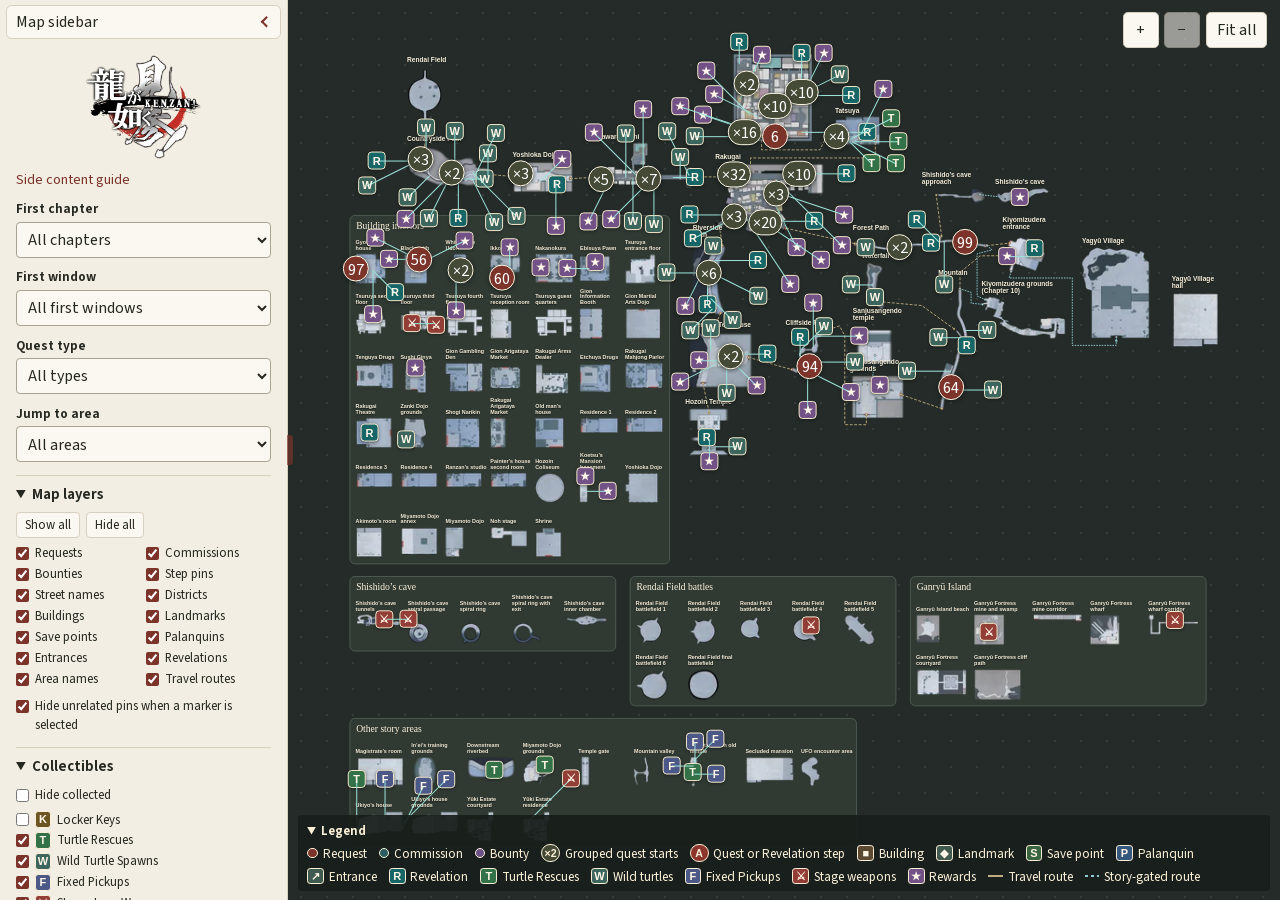
==== commit ebc528de: "Publish Kenzan guide updates and map sidebar logo" ====
--- a/map.html
+++ b/map.html
@@ -15,10 +15,10 @@
   <meta name="twitter:card" content="summary_large_image">
   <meta http-equiv="Content-Security-Policy" content="default-src 'none'; connect-src 'none'; base-uri 'none'; form-action 'none'; object-src 'none'; img-src 'self' data:; font-src 'self'; style-src 'self' 'unsafe-inline'; script-src 'self' 'sha256-ZEniU/D1Iqt4gY4yWggd8jHSidQBrHhOZ5jiMuS2iBk='"><link rel="stylesheet" href="assets/site.e21fa98ab7098c4a.css">
   <script defer src="assets/sidebar.4c16a0d7aee086ad.js"></script>
-  <script defer src="assets/atlas-runtime.0e129465bbf4f344.js"></script>
+  <script defer src="assets/atlas-runtime.db3db1f409ad3f5d.js"></script>
   <style>
 body{margin:0}
-.atlas-shell {
+.atlas-shell, .atlas-project-landing {
   color-scheme: light;
   --paper: #fbf8f2;
   --sidebar: #f3eee3;
@@ -46,11 +46,8 @@
 :is(#atlas-collectible-tooltip, .atlas-legend) {
   --atlas-scroll-thumb: var(--atlas-dark-scroll-thumb, #b5a47e);
 }
-.atlas-shell { display: grid; grid-template: auto minmax(0, 1fr) / var(--sidebar-track, 18rem) minmax(0, 1fr); height: var(--atlas-height, 100dvh); }
-.atlas-header { grid-column: 1 / -1; display: flex; justify-content: space-between; align-items: baseline; gap: .8rem; padding: .75rem 1.15rem; border-bottom: 1px solid var(--line); }
-.atlas-header h1 { margin: 0; font: 500 clamp(1.45rem, 3.5vw, 2.15rem)/1.15 Georgia, serif; }
-.atlas-header a { font-size: .9rem; }
-.atlas-stage { grid-column: 2; grid-row: 2; position: relative; width: auto; min-width: 0; min-height: 0; padding: 0; background: var(--map); }
+.atlas-shell { display: grid; grid-template: minmax(0, 1fr) / var(--sidebar-track, 18rem) minmax(0, 1fr); height: var(--atlas-height, 100dvh); }
+.atlas-stage { grid-column: 2; grid-row: 1; position: relative; width: auto; min-width: 0; min-height: 0; padding: 0; background: var(--map); }
 #atlas-map { position: absolute; inset: 0; isolation: isolate; overflow: hidden; touch-action: none; user-select: none; cursor: grab; background: radial-gradient(circle, #ffffff15 1px, transparent 1px) 0 0 / 26px 26px; }
 #atlas-map[data-dragging] { cursor: grabbing; }
 #atlas-map:focus-visible { outline-offset: -4px; outline-color: #ebd7a2; }
@@ -65,7 +62,7 @@
 .atlas-pyramid-raster { display: block; position: absolute; inset: 0; width: 100%; height: 100%; }
 .tile-name { position: absolute; z-index: 1; bottom: calc(100% + 8px); left: 0; width: var(--tile-label-width, calc(100% + 16px)); color: #f8efda; font: 650 22px/1.1 'Segoe UI', sans-serif; text-shadow: 0 2px 3px #171b19; }
 .atlas-grouped-tile .tile-name { font-size: 18px; }
-.hide-area-names .tile-name, .hide-area-names .atlas-map-group span { display: none; }
+.hide-area-names .tile-name:not([data-location-selected]), .hide-area-names .atlas-map-group span { display: none; }
 .atlas-routes { position: absolute; inset: 0; overflow: visible; }
 .atlas-routes polyline { fill: none; stroke: #c0ac7e; stroke-width: 3; stroke-dasharray: 7 8; stroke-linecap: round; stroke-linejoin: round; }
 .atlas-routes circle { fill: #f2d492; stroke: #352f26; stroke-width: 1.2; }
@@ -96,6 +93,12 @@
   dominant-baseline: central;
 }
 span.atlas-district-label { color: #ffe2ed; -webkit-text-stroke-color: #4f2b48; }
+:is(#atlas-streets, #atlas-districts)[data-location-only] [data-atlas-location]:not([data-location-selected]) { visibility: hidden; }
+[data-location-selected] { visibility: visible; }
+:is(.tile-name, span.atlas-map-label)[data-location-selected] { color: #ffd27a; }
+.atlas-street-curve-label[data-location-selected] { fill: #ffd27a; }
+.atlas-street-path[data-location-selected] { stroke: #ffd27a80; stroke-width: 2; vector-effect: non-scaling-stroke; }
+.atlas-district-boundary[data-location-selected] { fill: #ffd27a; stroke: #ffd27a; }
 .atlas-map-group { position: absolute; border: 2px solid #647268; border-radius: 18px; background: #303a33; }
 .atlas-map-group span { position: absolute; top: 14px; left: 20px; color: #fcf3dd; font: 500 32px/1.15 Georgia, serif; }
 @supports (-moz-appearance: none) {
@@ -115,6 +118,10 @@
 #atlas-step-pins { z-index: 3; }
 .atlas-place { position: absolute; top: 0; left: 0; translate: -50% -50%; width: 18px; height: 18px; padding: 0; border: 1px solid #f4e9cc; border-radius: 4px; pointer-events: auto; box-shadow: 0 1px 3px #1118; }
 .atlas-place-icon { position: absolute; z-index: 1; inset: 0; display: grid; place-items: center; font: 750 11px/1 'Segoe UI', 'Segoe UI Symbol', sans-serif; pointer-events: none; }
+.atlas-marker-art { position: absolute; inset: 0; margin: auto; width: 16px; height: 16px; object-fit: contain; pointer-events: none; }
+.atlas-place-icon > .atlas-marker-art { width: 14px; height: 14px; }
+.collectible-symbol[data-atlas-icon] { position: relative; }
+.collectible-symbol > .atlas-marker-art { width: calc(100% - 2px); height: calc(100% - 2px); }
 .atlas-shell :is(.atlas-place, .collectible-symbol) { color: var(--atlas-marker-ink, #fff6e7); background: var(--collectible-color, #5b4932); }
 #atlas-collectible-tooltip {
   position: absolute; top: 0; left: 0; z-index: 5; width: min(21rem, calc(100% - 16px));
@@ -206,8 +213,23 @@
 .atlas-legend .route::before { width: 1.1em; height: .2em; border: 0; border-radius: 0; background: #c0ac7e; }
 .atlas-legend .route.story-gate::before { background: repeating-linear-gradient(90deg, #8ccbd5 0 3px, transparent 3px 6px); }
 .atlas-shell .collectible-symbol { display: inline-grid; place-items: center; flex: none; width: 1.05rem; height: 1.05rem; border: 1px solid #fcf1d8; border-radius: .2rem; font: 750 .69rem/1 'Segoe UI', sans-serif; }
-.atlas-shell > .sidebar-dock { grid-column: 1; grid-row: 2; }
+.atlas-shell > .sidebar-dock { grid-column: 1; grid-row: 1; }
 .atlas-sidebar { overflow: auto; padding: .55rem 1rem .8rem; }
+.atlas-sidebar-brand {
+  display: grid;
+  justify-items: center;
+  margin-block: .15rem .65rem;
+}
+.atlas-sidebar-brand img {
+  display: block;
+  inline-size: auto;
+  block-size: auto;
+  max-inline-size: 100%;
+  max-block-size: 6.5rem;
+}
+.atlas-sidebar > [data-atlas-sidebar-top] { display: grid; gap: .5rem; margin-block-end: .55rem; }
+.atlas-sidebar > [data-atlas-sidebar-top]:empty { display: none; }
+.atlas-guide-link { justify-self: start; font-size: .9rem; }
 @media (width > 48rem) {
   .atlas-shell[data-sidebar-collapsed] .atlas-selection { left: 3rem; width: min(23rem, calc(100% - 17rem)); }
 }
@@ -280,10 +302,10 @@
 .atlas-note { margin: .35rem 0 .65rem; }
 .atlas-shell .sr-only { position: absolute; width: 1px; height: 1px; padding: 0; margin: -1px; overflow: hidden; clip-path: inset(50%); white-space: nowrap; }
 @media (max-width: 48rem) {
-  .atlas-shell { grid-template: auto auto auto / minmax(0, 1fr); min-height: 100dvh; height: auto; }
-  .atlas-stage { grid-column: 1; grid-row: 2; display: grid; grid-template-rows: auto minmax(18rem, 48dvh) auto auto; }
+  .atlas-shell { grid-template: auto auto / minmax(0, 1fr); height: auto; }
+  .atlas-stage { grid-column: 1; grid-row: 1; display: grid; grid-template-rows: auto minmax(18rem, 1fr) auto auto; min-height: var(--atlas-height, 100dvh); }
   #atlas-map { position: relative; grid-row: 2; }
-  .atlas-shell > .sidebar-dock { grid-row: 3; border-top: 1px solid var(--line); }
+  .atlas-shell > .sidebar-dock { grid-row: 2; border-top: 1px solid var(--line); }
   .atlas-fields { grid-template-columns: repeat(2, minmax(0, 1fr)); }
   .atlas-shared-filters { grid-template-columns: minmax(0, 1fr); }
   .atlas-tools, .atlas-selection, .atlas-legend { position: static; margin: .4rem .5rem; }
@@ -291,7 +313,6 @@
   .atlas-selection { grid-row: 1; width: auto; }
   .atlas-legend { grid-row: 4; }
   .atlas-legend-items { max-height: 16dvh; }
-  .atlas-header { padding-inline: .75rem; }
 }
 @media (pointer: coarse) {
   .atlas-tools button, .atlas-selection button { min-width: 2.65rem; min-height: 2.65rem; }
@@ -342,10 +363,127 @@
   display: block; width: 100%; height: auto; max-height: 90dvh; object-fit: contain;
   background-position: center; background-repeat: no-repeat; background-size: contain;
 }
+
+.atlas-project-landing[hidden], .atlas-project-picker[hidden], .atlas-project-route[hidden] { display: none; }
+.atlas-project-landing {
+  display: grid;
+  align-content: center;
+  justify-items: center;
+  gap: clamp(1.65rem, 6vh, 3.75rem);
+  min-block-size: var(--atlas-height, 100dvh);
+  padding: clamp(2.25rem, 8vh, 6rem) clamp(1rem, 4vw, 3rem);
+  box-sizing: border-box;
+  background-image:
+    repeating-radial-gradient(ellipse at 105% -45%, transparent 0 27px, color-mix(in srgb, var(--accent) 7%, transparent) 28px 29px, transparent 30px 48px),
+    repeating-radial-gradient(ellipse at -26% 138%, transparent 0 33px, color-mix(in srgb, var(--accent) 5%, transparent) 34px 35px, transparent 36px 57px);
+}
+.atlas-project-intro {
+  min-inline-size: 0;
+  padding-block-end: 1.05rem;
+  border-block-end: 2px solid var(--accent);
+  text-align: center;
+}
+.atlas-project-title {
+  max-inline-size: 19ch;
+  margin: 0;
+  font: 500 clamp(2.05rem, 4.8vw, 3.8rem)/1.1 Georgia, serif;
+  text-wrap: balance;
+}
+.atlas-project-title[data-atlas-title-loaded] { max-inline-size: min(100%, 46rem); }
+.atlas-project-title img {
+  display: block;
+  max-inline-size: 100%;
+  max-block-size: min(30dvh, 18rem);
+  margin-inline: auto;
+  object-fit: contain;
+}
+.atlas-project-title [hidden] { display: none; }
+.atlas-project-intro p {
+  margin: .7rem 0 0;
+  color: var(--muted);
+  font-size: .95rem;
+}
+.atlas-project-cards {
+  display: grid;
+  grid-template-columns: repeat(auto-fit, minmax(min(100%, 14.5rem), 1fr));
+  gap: clamp(.85rem, 3vw, 1.7rem);
+  inline-size: min(100%, 56rem);
+  margin: 0;
+  padding: 0;
+  list-style: none;
+}
+.atlas-project-cards li { display: flex; min-inline-size: 0; }
+.atlas-project-cards a {
+  display: grid;
+  flex: 1;
+  overflow: hidden;
+  border: 1px solid var(--line);
+  border-radius: .35rem;
+  background: var(--sidebar);
+  box-shadow: 0 .25rem .85rem #25282014;
+  color: var(--accent);
+  text-align: center;
+  text-decoration: none;
+  transition: border-color 160ms ease, transform 160ms ease;
+}
+.atlas-project-cards img {
+  display: block;
+  inline-size: 100%;
+  aspect-ratio: 8 / 5;
+  object-fit: cover;
+  background: var(--map);
+}
+.atlas-project-cards span { padding: .8rem 1rem; font-size: 1.05rem; font-weight: 650; }
+.atlas-project-cards a:hover { border-color: var(--accent); transform: translateY(-.2rem); }
+.atlas-project-cards a:focus-visible { outline: 2px solid var(--accent); outline-offset: 4px; }
+.atlas-project-guide-link { color: var(--accent); font-size: .95rem; font-weight: 650; text-decoration: none; text-underline-offset: .2em; }
+.atlas-project-guide-link:hover { text-decoration: underline; }
+.atlas-project-guide-link:focus-visible { outline: 2px solid var(--accent); outline-offset: 4px; }
+
+.atlas-project-picker {
+  display: grid;
+  gap: .45rem;
+  padding-block-end: .65rem;
+  border-block-end: 1px solid var(--line);
+}
+.atlas-project-tabs { display: flex; flex-wrap: wrap; gap: .3rem; }
+.atlas-project-tabs > a {
+  flex: 1 1 auto;
+  min-inline-size: 0;
+  padding: .4rem .3rem;
+  border: 1px solid var(--line);
+  border-radius: .3rem;
+  background: var(--paper);
+  color: var(--ink);
+  font-size: .84rem;
+  text-align: center;
+  overflow-wrap: anywhere;
+}
+.atlas-project-tabs > a[aria-current] {
+  border-color: #5a7169;
+  background: #dae9dc;
+  color: #263c35;
+  font-weight: 650;
+}
+.atlas-project-all-maps { justify-self: start; font-size: .8rem; }
+
+.atlas-project-route {
+  margin-block-start: .5rem;
+  padding-block-start: .45rem;
+  border-block-start: 1px solid var(--line);
+  font-size: .88rem;
+}
+.atlas-project-route p { margin: .12rem 0; }
+[data-atlas-route-progress] { color: var(--muted); font-size: .82rem; }
+.atlas-project-route-actions { display: flex; flex-wrap: wrap; gap: .35rem; margin-block-start: .4rem; }
+
+@media (prefers-reduced-motion: reduce) {
+  .atlas-project-cards a { transition: none; }
+  .atlas-project-cards a:hover { transform: none; }
+}
 </style></head><body>
 
 <div class="atlas-shell" data-sidebar-layout>
-  <header class="atlas-header"><h1>Kenzan Interactive Map</h1><a href="index.html">Side content guide</a></header>
   <div class="sidebar-dock">
     <button class="sidebar-toggle" type="button" aria-expanded="true" aria-controls="atlas-sidebar-panel">
       <span class="sidebar-toggle-label">Map sidebar</span><span class="sidebar-toggle-icon" aria-hidden="true"></span>
@@ -353,6 +491,8 @@
     <div class="sidebar-resize" role="separator" aria-label="Resize map sidebar" aria-controls="atlas-sidebar-panel" aria-orientation="vertical" aria-valuemin="224" aria-valuenow="288" aria-valuemax="576" tabindex="0"></div>
     <div class="sidebar-panel" id="atlas-sidebar-panel">
   <aside class="atlas-sidebar" aria-label="Interactive map controls">
+    <div class="atlas-sidebar-brand"><img src="assets/kenzan-sidebar-logo.webp" alt="Like a Dragon: Kenzan!" width="392" height="357" decoding="async"></div>
+    <div data-atlas-sidebar-top><a class="atlas-guide-link" href="index.html">Side content guide</a></div>
 
     <div class="atlas-fields">
       <div><label for="atlas-chapter">First chapter</label><select id="atlas-chapter"><option value="">All chapters</option><option value="5">Chapter 5</option><option value="6">Chapter 6</option><option value="7">Chapter 7</option><option value="8">Chapter 8</option><option value="9">Chapter 9</option><option value="10">Chapter 10</option><option value="11">Chapter 11</option><option value="12">Finale</option></select></div>
@@ -461,291 +601,292 @@
     </div>
   </div>
   <main class="atlas-stage">
+    <h1 class="sr-only">Kenzan Interactive Map</h1>
     <div id="atlas-map" tabindex="0" role="region" aria-label="Interactive map of Kenzan" aria-describedby="atlas-controls-help">
       <div id="atlas-world" style="width:2990px;height:2739px">
         <div class="atlas-map-group" style="left:44px;top:585px;width:1070px;height:1166px"><span>Building interiors</span></div><div class="atlas-map-group" style="left:44px;top:1791px;width:890px;height:251px"><span>Shishido’s cave</span></div><div class="atlas-map-group" style="left:980px;top:1791px;width:890px;height:434px"><span>Rendai Field battles</span></div><div class="atlas-map-group" style="left:1916px;top:1791px;width:990px;height:434px"><span>Ganryū Island</span></div><div class="atlas-map-group" style="left:44px;top:2265px;width:1694px;height:434px"><span>Other story areas</span></div>
         <img class="atlas-overview-image" alt="" aria-hidden="true" width="2990" height="2739" draggable="false" decoding="async" data-overview-960-src="maps/assets/previews/atlas-overview-960.webp" data-overview-1495-src="maps/assets/previews/atlas-overview-1495.webp" data-overview-2100-src="maps/assets/previews/atlas-overview-2100.webp">
         <div class="atlas-tile" data-area="st_gion" style="left:1325px;top:45px;width:268px;height:304.88px">
-    <span class="tile-name">Gion</span><img class="atlas-area-image" alt="Gion" width="654" height="744" draggable="false" decoding="async" data-detail-src="maps/assets/st_gion.webp" data-preview-src="maps/assets/previews/st_gion.webp" data-medium-src="maps/assets/medium/st_gion.webp">
+    <span class="tile-name" data-atlas-location="area:st_gion">Gion</span><img class="atlas-area-image" alt="Gion" width="654" height="744" draggable="false" decoding="async" data-detail-src="maps/assets/st_gion.webp" data-preview-src="maps/assets/previews/st_gion.webp" data-medium-src="maps/assets/medium/st_gion.webp">
   </div>
 <div class="atlas-tile" data-area="st_rakugaicho" style="left:1265px;top:410px;width:368px;height:235.02px">
-    <span class="tile-name">Rakugai</span><img class="atlas-area-image" alt="Rakugai" width="797" height="509" draggable="false" decoding="async" data-detail-src="maps/assets/st_rakugaicho.webp" data-preview-src="maps/assets/previews/st_rakugaicho.webp" data-medium-src="maps/assets/medium/st_rakugaicho.webp">
+    <span class="tile-name" data-atlas-location="area:st_rakugaicho">Rakugai</span><img class="atlas-area-image" alt="Rakugai" width="797" height="509" draggable="false" decoding="async" data-detail-src="maps/assets/st_rakugaicho.webp" data-preview-src="maps/assets/previews/st_rakugaicho.webp" data-medium-src="maps/assets/medium/st_rakugaicho.webp">
   </div>
 <div class="atlas-tile" data-area="st_kaido_rakunai" style="left:870px;top:343px;width:320px;height:160.63px">
-    <span class="tile-name">Kawaramachi</span><img class="atlas-area-image" alt="Kawaramachi" width="1014" height="509" draggable="false" decoding="async" data-detail-src="maps/assets/st_kaido_rakunai.webp" data-preview-src="maps/assets/previews/st_kaido_rakunai.webp" data-medium-src="maps/assets/medium/st_kaido_rakunai.webp">
+    <span class="tile-name" data-atlas-location="area:st_kaido_rakunai">Kawaramachi</span><img class="atlas-area-image" alt="Kawaramachi" width="1014" height="509" draggable="false" decoding="async" data-detail-src="maps/assets/st_kaido_rakunai.webp" data-preview-src="maps/assets/previews/st_kaido_rakunai.webp" data-medium-src="maps/assets/medium/st_kaido_rakunai.webp">
   </div>
 <div class="atlas-tile" data-area="st_kaido_kawa" style="left:1190px;top:672px;width:112px;height:249px">
-    <span class="tile-name">Riverside Path</span><img class="atlas-area-image" alt="Riverside Path" width="457" height="1016" draggable="false" decoding="async" data-detail-src="maps/assets/st_kaido_kawa.webp" data-preview-src="maps/assets/previews/st_kaido_kawa.webp" data-medium-src="maps/assets/medium/st_kaido_kawa.webp">
+    <span class="tile-name" data-atlas-location="area:st_kaido_kawa">Riverside Path</span><img class="atlas-area-image" alt="Riverside Path" width="457" height="1016" draggable="false" decoding="async" data-detail-src="maps/assets/st_kaido_kawa.webp" data-preview-src="maps/assets/previews/st_kaido_kawa.webp" data-medium-src="maps/assets/medium/st_kaido_kawa.webp">
   </div>
 <div class="atlas-tile" data-area="st_kawa_jnt" style="left:1170px;top:972px;width:225px;height:195.12px">
-    <span class="tile-name">Riverside Tea House</span><img class="atlas-area-image" alt="Riverside Tea House" width="512" height="444" draggable="false" decoding="async" data-detail-src="maps/assets/st_kawa_jnt.webp" data-preview-src="maps/assets/previews/st_kawa_jnt.webp">
+    <span class="tile-name" data-atlas-location="area:st_kawa_jnt">Riverside Tea House</span><img class="atlas-area-image" alt="Riverside Tea House" width="512" height="444" draggable="false" decoding="async" data-detail-src="maps/assets/st_kawa_jnt.webp" data-preview-src="maps/assets/previews/st_kawa_jnt.webp">
   </div>
 <div class="atlas-tile" data-area="st_kaido_rindo" style="left:1725px;top:647px;width:455px;height:56.37px">
-    <span class="tile-name">Forest Path</span><img class="atlas-area-image" alt="Forest Path" width="2034" height="252" draggable="false" decoding="async" data-detail-src="maps/assets/st_kaido_rindo.webp" data-preview-src="maps/assets/previews/st_kaido_rindo.webp" data-medium-src="maps/assets/medium/st_kaido_rindo.webp">
+    <span class="tile-name" data-atlas-location="area:st_kaido_rindo">Forest Path</span><img class="atlas-area-image" alt="Forest Path" width="2034" height="252" draggable="false" decoding="async" data-detail-src="maps/assets/st_kaido_rindo.webp" data-preview-src="maps/assets/previews/st_kaido_rindo.webp" data-medium-src="maps/assets/medium/st_kaido_rindo.webp">
   </div>
 <div class="atlas-tile" data-area="st_kaido_yama" style="left:2010px;top:823px;width:104px;height:416px">
-    <span class="tile-name">Mountain Path</span><img class="atlas-area-image" alt="Mountain Path" width="512" height="2048" draggable="false" decoding="async" data-detail-src="maps/assets/st_kaido_yama.webp" data-preview-src="maps/assets/previews/st_kaido_yama.webp" data-medium-src="maps/assets/medium/st_kaido_yama.webp">
+    <span class="tile-name" data-atlas-location="area:st_kaido_yama">Mountain Path</span><img class="atlas-area-image" alt="Mountain Path" width="512" height="2048" draggable="false" decoding="async" data-detail-src="maps/assets/st_kaido_yama.webp" data-preview-src="maps/assets/previews/st_kaido_yama.webp" data-medium-src="maps/assets/medium/st_kaido_yama.webp">
   </div>
 <div class="atlas-tile" data-area="st_taki" style="left:1755px;top:740px;width:84px;height:168px">
-    <span class="tile-name">Waterfall</span><img class="atlas-area-image" alt="Waterfall" width="512" height="1024" draggable="false" decoding="async" data-detail-src="maps/assets/st_taki.webp" data-preview-src="maps/assets/previews/st_taki.webp" data-medium-src="maps/assets/medium/st_taki.webp">
+    <span class="tile-name" data-atlas-location="area:st_taki">Waterfall</span><img class="atlas-area-image" alt="Waterfall" width="512" height="1024" draggable="false" decoding="async" data-detail-src="maps/assets/st_taki.webp" data-preview-src="maps/assets/previews/st_taki.webp" data-medium-src="maps/assets/medium/st_taki.webp">
   </div>
 <div class="atlas-tile" data-area="st_kaido_tani" style="left:1500px;top:966px;width:150px;height:149.41px">
-    <span class="tile-name">Cliffside Path</span><img class="atlas-area-image" alt="Cliffside Path" width="512" height="510" draggable="false" decoding="async" data-detail-src="maps/assets/st_kaido_tani.webp" data-preview-src="maps/assets/previews/st_kaido_tani.webp">
+    <span class="tile-name" data-atlas-location="area:st_kaido_tani">Cliffside Path</span><img class="atlas-area-image" alt="Cliffside Path" width="512" height="510" draggable="false" decoding="async" data-detail-src="maps/assets/st_kaido_tani.webp" data-preview-src="maps/assets/previews/st_kaido_tani.webp">
   </div>
 <div class="atlas-tile" data-area="st_kaido_tanbo" style="left:236px;top:352px;width:280px;height:140px">
-    <span class="tile-name">Countryside Path</span><img class="atlas-area-image" alt="Countryside Path" width="1024" height="512" draggable="false" decoding="async" data-detail-src="maps/assets/st_kaido_tanbo.webp" data-preview-src="maps/assets/previews/st_kaido_tanbo.webp" data-medium-src="maps/assets/medium/st_kaido_tanbo.webp">
+    <span class="tile-name" data-atlas-location="area:st_kaido_tanbo">Countryside Path</span><img class="atlas-area-image" alt="Countryside Path" width="1024" height="512" draggable="false" decoding="async" data-detail-src="maps/assets/st_kaido_tanbo.webp" data-preview-src="maps/assets/previews/st_kaido_tanbo.webp" data-medium-src="maps/assets/medium/st_kaido_tanbo.webp">
   </div>
 <div class="atlas-tile" data-area="st_yoshioka_jnt" style="left:588px;top:405px;width:215px;height:107.5px">
-    <span class="tile-name">Yoshioka Dojo</span><img class="atlas-area-image" alt="Yoshioka Dojo" width="512" height="256" draggable="false" decoding="async" data-detail-src="maps/assets/st_yoshioka_jnt.webp" data-preview-src="maps/assets/previews/st_yoshioka_jnt.webp">
+    <span class="tile-name" data-atlas-location="area:st_yoshioka_jnt">Yoshioka Dojo</span><img class="atlas-area-image" alt="Yoshioka Dojo" width="512" height="256" draggable="false" decoding="async" data-detail-src="maps/assets/st_yoshioka_jnt.webp" data-preview-src="maps/assets/previews/st_yoshioka_jnt.webp">
   </div>
 <div class="atlas-tile" data-area="st_kiyomizu_jnt" style="left:2225px;top:645px;width:145px;height:144.43px">
-    <span class="tile-name">Kiyomizudera entrance</span><img class="atlas-area-image" alt="Kiyomizudera entrance" width="512" height="510" draggable="false" decoding="async" data-detail-src="maps/assets/st_kiyomizu_jnt.webp" data-preview-src="maps/assets/previews/st_kiyomizu_jnt.webp">
+    <span class="tile-name" data-atlas-location="area:st_kiyomizu_jnt">Kiyomizudera entrance</span><img class="atlas-area-image" alt="Kiyomizudera entrance" width="512" height="510" draggable="false" decoding="async" data-detail-src="maps/assets/st_kiyomizu_jnt.webp" data-preview-src="maps/assets/previews/st_kiyomizu_jnt.webp">
   </div>
 <div class="atlas-tile" data-area="st_kiyomizu" style="left:2155px;top:858px;width:280px;height:140.85px">
-    <span class="tile-name">Kiyomizudera grounds (Chapter 10)</span><img class="atlas-area-image" alt="Kiyomizudera grounds (Chapter 10)" width="1978" height="995" draggable="false" decoding="async" data-detail-src="maps/assets/st_kiyomizu.webp" data-preview-src="maps/assets/previews/st_kiyomizu.webp" data-medium-src="maps/assets/medium/st_kiyomizu.webp">
+    <span class="tile-name" data-atlas-location="area:st_kiyomizu">Kiyomizudera grounds (Chapter 10)</span><img class="atlas-area-image" alt="Kiyomizudera grounds (Chapter 10)" width="1978" height="995" draggable="false" decoding="async" data-detail-src="maps/assets/st_kiyomizu.webp" data-preview-src="maps/assets/previews/st_kiyomizu.webp" data-medium-src="maps/assets/medium/st_kiyomizu.webp">
   </div>
 <div class="atlas-tile" data-area="st_sanjusangen_jnt" style="left:1715px;top:1120px;width:180px;height:153.12px">
-    <span class="tile-name">Sanjusangendo grounds</span><img class="atlas-area-image" alt="Sanjusangendo grounds" width="462" height="393" draggable="false" decoding="async" data-detail-src="maps/assets/st_sanjusangen_jnt.webp" data-preview-src="maps/assets/previews/st_sanjusangen_jnt.webp">
+    <span class="tile-name" data-atlas-location="area:st_sanjusangen_jnt">Sanjusangendo grounds</span><img class="atlas-area-image" alt="Sanjusangendo grounds" width="462" height="393" draggable="false" decoding="async" data-detail-src="maps/assets/st_sanjusangen_jnt.webp" data-preview-src="maps/assets/previews/st_sanjusangen_jnt.webp">
   </div>
 <div class="atlas-tile" data-area="st_sanjusangendo" style="left:1725px;top:948px;width:145px;height:145px">
-    <span class="tile-name">Sanjusangendo temple</span><img class="atlas-area-image" alt="Sanjusangendo temple" width="512" height="512" draggable="false" decoding="async" data-detail-src="maps/assets/st_sanjusangendo.webp" data-preview-src="maps/assets/previews/st_sanjusangendo.webp">
+    <span class="tile-name" data-atlas-location="area:st_sanjusangendo">Sanjusangendo temple</span><img class="atlas-area-image" alt="Sanjusangendo temple" width="512" height="512" draggable="false" decoding="async" data-detail-src="maps/assets/st_sanjusangendo.webp" data-preview-src="maps/assets/previews/st_sanjusangendo.webp">
   </div>
 <div class="atlas-tile" data-area="st_hozoin" style="left:1165px;top:1230px;width:158px;height:158px">
-    <span class="tile-name">Hozoin Temple</span><img class="atlas-area-image" alt="Hozoin Temple" width="511" height="511" draggable="false" decoding="async" data-detail-src="maps/assets/st_hozoin.webp" data-preview-src="maps/assets/previews/st_hozoin.webp">
+    <span class="tile-name" data-atlas-location="area:st_hozoin">Hozoin Temple</span><img class="atlas-area-image" alt="Hozoin Temple" width="511" height="511" draggable="false" decoding="async" data-detail-src="maps/assets/st_hozoin.webp" data-preview-src="maps/assets/previews/st_hozoin.webp">
   </div>
 <div class="atlas-tile" data-area="st_rendaino_jnt" style="left:236px;top:86px;width:115px;height:224.98px">
-    <span class="tile-name">Rendai Field</span><img class="atlas-area-image" alt="Rendai Field" width="229" height="448" draggable="false" decoding="async" data-detail-src="maps/assets/st_rendaino_jnt.webp" data-preview-src="maps/assets/previews/st_rendaino_jnt.webp">
+    <span class="tile-name" data-atlas-location="area:st_rendaino_jnt">Rendai Field</span><img class="atlas-area-image" alt="Rendai Field" width="229" height="448" draggable="false" decoding="async" data-detail-src="maps/assets/st_rendaino_jnt.webp" data-preview-src="maps/assets/previews/st_rendaino_jnt.webp">
   </div>
 <div class="atlas-tile" data-area="st_dokutsu_soto" style="left:1955px;top:493px;width:224px;height:56px">
-    <span class="tile-name">Shishido’s cave approach</span><img class="atlas-area-image" alt="Shishido’s cave approach" width="1024" height="256" draggable="false" decoding="async" data-detail-src="maps/assets/st_dokutsu_soto.webp" data-preview-src="maps/assets/previews/st_dokutsu_soto.webp" data-medium-src="maps/assets/medium/st_dokutsu_soto.webp">
+    <span class="tile-name" data-atlas-location="area:st_dokutsu_soto">Shishido’s cave approach</span><img class="atlas-area-image" alt="Shishido’s cave approach" width="1024" height="256" draggable="false" decoding="async" data-detail-src="maps/assets/st_dokutsu_soto.webp" data-preview-src="maps/assets/previews/st_dokutsu_soto.webp" data-medium-src="maps/assets/medium/st_dokutsu_soto.webp">
   </div>
 <div class="atlas-tile" data-area="st_tatsuya" style="left:1665px;top:257px;width:152px;height:94.7px">
-    <span class="tile-name">Tatsuya</span><img class="atlas-area-image" alt="Tatsuya interior" width="512" height="319" draggable="false" decoding="async" data-detail-src="maps/assets/st_tatsuya.webp" data-preview-src="maps/assets/previews/st_tatsuya.webp">
+    <span class="tile-name" data-atlas-location="area:st_tatsuya">Tatsuya</span><img class="atlas-area-image" alt="Tatsuya interior" width="512" height="319" draggable="false" decoding="async" data-detail-src="maps/assets/st_tatsuya.webp" data-preview-src="maps/assets/previews/st_tatsuya.webp">
   </div>
 <div class="atlas-tile atlas-grouped-tile" data-area="st_hatsumeika" style="left:64px;top:713px;width:101.20079522862824px;height:101px;--tile-label-width:140px">
-    <span class="tile-name">Gyotensai’s house</span><img class="atlas-area-image" alt="Gyotensai’s house interior" width="504" height="503" draggable="false" decoding="async" data-detail-src="maps/assets/st_hatsumeika.webp" data-preview-src="maps/assets/previews/st_hatsumeika.webp">
+    <span class="tile-name" data-atlas-location="area:st_hatsumeika">Gyotensai’s house</span><img class="atlas-area-image" alt="Gyotensai’s house interior" width="504" height="503" draggable="false" decoding="async" data-detail-src="maps/assets/st_hatsumeika.webp" data-preview-src="maps/assets/previews/st_hatsumeika.webp">
   </div>
 <div class="atlas-tile atlas-grouped-tile" data-area="st_kajiya" style="left:214px;top:713px;width:101px;height:101px;--tile-label-width:140px">
-    <span class="tile-name">Blacksmith</span><img class="atlas-area-image" alt="Blacksmith interior" width="512" height="512" draggable="false" decoding="async" data-detail-src="maps/assets/st_kajiya.webp" data-preview-src="maps/assets/previews/st_kajiya.webp">
+    <span class="tile-name" data-atlas-location="area:st_kajiya">Blacksmith</span><img class="atlas-area-image" alt="Blacksmith interior" width="512" height="512" draggable="false" decoding="async" data-detail-src="maps/assets/st_kajiya.webp" data-preview-src="maps/assets/previews/st_kajiya.webp">
   </div>
 <div class="atlas-tile atlas-grouped-tile" data-area="st_udon" style="left:364px;top:713px;width:101px;height:101px;--tile-label-width:140px">
-    <span class="tile-name">Whitesnake Udon</span><img class="atlas-area-image" alt="Whitesnake Udon interior" width="512" height="512" draggable="false" decoding="async" data-detail-src="maps/assets/st_udon.webp" data-preview-src="maps/assets/previews/st_udon.webp">
+    <span class="tile-name" data-atlas-location="area:st_udon">Whitesnake Udon</span><img class="atlas-area-image" alt="Whitesnake Udon interior" width="512" height="512" draggable="false" decoding="async" data-detail-src="maps/assets/st_udon.webp" data-preview-src="maps/assets/previews/st_udon.webp">
   </div>
 <div class="atlas-tile atlas-grouped-tile" data-area="st_sakaya_01" style="left:514px;top:713px;width:101px;height:101px;--tile-label-width:140px">
-    <span class="tile-name">Ikkonya</span><img class="atlas-area-image" alt="Ikkonya interior" width="512" height="512" draggable="false" decoding="async" data-detail-src="maps/assets/st_sakaya_01.webp" data-preview-src="maps/assets/previews/st_sakaya_01.webp">
+    <span class="tile-name" data-atlas-location="area:st_sakaya_01">Ikkonya</span><img class="atlas-area-image" alt="Ikkonya interior" width="512" height="512" draggable="false" decoding="async" data-detail-src="maps/assets/st_sakaya_01.webp" data-preview-src="maps/assets/previews/st_sakaya_01.webp">
   </div>
 <div class="atlas-tile atlas-grouped-tile" data-area="st_sakaya_02" style="left:664px;top:713px;width:126px;height:95.67px;--tile-label-width:140px">
-    <span class="tile-name">Nakanokura</span><img class="atlas-area-image" alt="Nakanokura interior" width="511" height="388" draggable="false" decoding="async" data-detail-src="maps/assets/st_sakaya_02.webp" data-preview-src="maps/assets/previews/st_sakaya_02.webp">
+    <span class="tile-name" data-atlas-location="area:st_sakaya_02">Nakanokura</span><img class="atlas-area-image" alt="Nakanokura interior" width="511" height="388" draggable="false" decoding="async" data-detail-src="maps/assets/st_sakaya_02.webp" data-preview-src="maps/assets/previews/st_sakaya_02.webp">
   </div>
 <div class="atlas-tile atlas-grouped-tile" data-area="st_shichiya" style="left:814px;top:713px;width:101px;height:101px;--tile-label-width:140px">
-    <span class="tile-name">Ebisuya Pawn</span><img class="atlas-area-image" alt="Ebisuya Pawn interior" width="512" height="512" draggable="false" decoding="async" data-detail-src="maps/assets/st_shichiya.webp" data-preview-src="maps/assets/previews/st_shichiya.webp">
+    <span class="tile-name" data-atlas-location="area:st_shichiya">Ebisuya Pawn</span><img class="atlas-area-image" alt="Ebisuya Pawn interior" width="512" height="512" draggable="false" decoding="async" data-detail-src="maps/assets/st_shichiya.webp" data-preview-src="maps/assets/previews/st_shichiya.webp">
   </div>
 <div class="atlas-tile atlas-grouped-tile" data-area="st_tsuruya_1f" style="left:964px;top:713px;width:100.79920477137176px;height:101px;--tile-label-width:140px">
-    <span class="tile-name">Tsuruya entrance floor</span><img class="atlas-area-image" alt="Tsuruya entrance floor" width="502" height="503" draggable="false" decoding="async" data-detail-src="maps/assets/st_tsuruya_1f.webp" data-preview-src="maps/assets/previews/st_tsuruya_1f.webp">
+    <span class="tile-name" data-atlas-location="area:st_tsuruya_1f">Tsuruya entrance floor</span><img class="atlas-area-image" alt="Tsuruya entrance floor" width="502" height="503" draggable="false" decoding="async" data-detail-src="maps/assets/st_tsuruya_1f.webp" data-preview-src="maps/assets/previews/st_tsuruya_1f.webp">
   </div>
 <div class="atlas-tile" data-area="st_dokutsu_01" style="left:2200px;top:495px;width:190px;height:47.5px">
-    <span class="tile-name">Shishido’s cave</span><img class="atlas-area-image" alt="Shishido’s cave interior" width="1024" height="256" draggable="false" decoding="async" data-detail-src="maps/assets/st_dokutsu_01.webp" data-preview-src="maps/assets/previews/st_dokutsu_01.webp" data-medium-src="maps/assets/medium/st_dokutsu_01.webp">
+    <span class="tile-name" data-atlas-location="area:st_dokutsu_01">Shishido’s cave</span><img class="atlas-area-image" alt="Shishido’s cave interior" width="1024" height="256" draggable="false" decoding="async" data-detail-src="maps/assets/st_dokutsu_01.webp" data-preview-src="maps/assets/previews/st_dokutsu_01.webp" data-medium-src="maps/assets/medium/st_dokutsu_01.webp">
   </div>
 <div class="atlas-tile atlas-grouped-tile" data-area="st_dokutsu_02" style="left:64px;top:1919px;width:150px;height:37.5px;--tile-label-width:164px">
-    <span class="tile-name">Shishido’s cave tunnels</span><img class="atlas-area-image" alt="Shishido’s cave tunnels" width="1024" height="256" draggable="false" decoding="async" data-detail-src="maps/assets/st_dokutsu_02.webp" data-preview-src="maps/assets/previews/st_dokutsu_02.webp" data-medium-src="maps/assets/medium/st_dokutsu_02.webp">
+    <span class="tile-name" data-atlas-location="area:st_dokutsu_02">Shishido’s cave tunnels</span><img class="atlas-area-image" alt="Shishido’s cave tunnels" width="1024" height="256" draggable="false" decoding="async" data-detail-src="maps/assets/st_dokutsu_02.webp" data-preview-src="maps/assets/previews/st_dokutsu_02.webp" data-medium-src="maps/assets/medium/st_dokutsu_02.webp">
   </div>
 <div class="atlas-tile atlas-grouped-tile" data-area="st_dokutsu_03_rasen" style="left:238px;top:1919px;width:101px;height:101px;--tile-label-width:164px">
-    <span class="tile-name">Shishido’s cave spiral passage</span><img class="atlas-area-image" alt="Shishido’s cave spiral passage" width="512" height="512" draggable="false" decoding="async" data-detail-src="maps/assets/st_dokutsu_03_rasen.webp" data-preview-src="maps/assets/previews/st_dokutsu_03_rasen.webp">
+    <span class="tile-name" data-atlas-location="area:st_dokutsu_03_rasen">Shishido’s cave spiral passage</span><img class="atlas-area-image" alt="Shishido’s cave spiral passage" width="512" height="512" draggable="false" decoding="async" data-detail-src="maps/assets/st_dokutsu_03_rasen.webp" data-preview-src="maps/assets/previews/st_dokutsu_03_rasen.webp">
   </div>
 <div class="atlas-tile atlas-grouped-tile" data-area="st_dokutsu_03_rasen_a00" style="left:412px;top:1919px;width:101px;height:101px;--tile-label-width:164px">
-    <span class="tile-name">Shishido’s cave spiral ring</span><img class="atlas-area-image" alt="Shishido’s cave spiral ring" width="512" height="512" draggable="false" decoding="async" data-detail-src="maps/assets/st_dokutsu_03_rasen_a00.webp" data-preview-src="maps/assets/previews/st_dokutsu_03_rasen_a00.webp">
+    <span class="tile-name" data-atlas-location="area:st_dokutsu_03_rasen_a00">Shishido’s cave spiral ring</span><img class="atlas-area-image" alt="Shishido’s cave spiral ring" width="512" height="512" draggable="false" decoding="async" data-detail-src="maps/assets/st_dokutsu_03_rasen_a00.webp" data-preview-src="maps/assets/previews/st_dokutsu_03_rasen_a00.webp">
   </div>
 <div class="atlas-tile atlas-grouped-tile" data-area="st_dokutsu_03_rasen_a01" style="left:586px;top:1919px;width:101px;height:101px;--tile-label-width:164px">
-    <span class="tile-name">Shishido’s cave spiral ring with exit</span><img class="atlas-area-image" alt="Shishido’s cave spiral ring with exit" width="512" height="512" draggable="false" decoding="async" data-detail-src="maps/assets/st_dokutsu_03_rasen_a01.webp" data-preview-src="maps/assets/previews/st_dokutsu_03_rasen_a01.webp">
+    <span class="tile-name" data-atlas-location="area:st_dokutsu_03_rasen_a01">Shishido’s cave spiral ring with exit</span><img class="atlas-area-image" alt="Shishido’s cave spiral ring with exit" width="512" height="512" draggable="false" decoding="async" data-detail-src="maps/assets/st_dokutsu_03_rasen_a01.webp" data-preview-src="maps/assets/previews/st_dokutsu_03_rasen_a01.webp">
   </div>
 <div class="atlas-tile atlas-grouped-tile" data-area="st_dokutsu_04_boss" style="left:760px;top:1919px;width:150px;height:37.5px;--tile-label-width:164px">
-    <span class="tile-name">Shishido’s cave inner chamber</span><img class="atlas-area-image" alt="Shishido’s cave inner chamber" width="1024" height="256" draggable="false" decoding="async" data-detail-src="maps/assets/st_dokutsu_04_boss.webp" data-preview-src="maps/assets/previews/st_dokutsu_04_boss.webp" data-medium-src="maps/assets/medium/st_dokutsu_04_boss.webp">
+    <span class="tile-name" data-atlas-location="area:st_dokutsu_04_boss">Shishido’s cave inner chamber</span><img class="atlas-area-image" alt="Shishido’s cave inner chamber" width="1024" height="256" draggable="false" decoding="async" data-detail-src="maps/assets/st_dokutsu_04_boss.webp" data-preview-src="maps/assets/previews/st_dokutsu_04_boss.webp" data-medium-src="maps/assets/medium/st_dokutsu_04_boss.webp">
   </div>
 <div class="atlas-tile" data-area="st_yagyu_sato" style="left:2490px;top:690px;width:225px;height:309.43px">
-    <span class="tile-name">Yagyū Village</span><img class="atlas-area-image" alt="Yagyū Village" width="509" height="700" draggable="false" decoding="async" data-detail-src="maps/assets/st_yagyu_sato.webp" data-preview-src="maps/assets/previews/st_yagyu_sato.webp" data-medium-src="maps/assets/medium/st_yagyu_sato.webp">
+    <span class="tile-name" data-atlas-location="area:st_yagyu_sato">Yagyū Village</span><img class="atlas-area-image" alt="Yagyū Village" width="509" height="700" draggable="false" decoding="async" data-detail-src="maps/assets/st_yagyu_sato.webp" data-preview-src="maps/assets/previews/st_yagyu_sato.webp" data-medium-src="maps/assets/medium/st_yagyu_sato.webp">
   </div>
 <div class="atlas-tile" data-area="st_yagyu_naka" style="left:2790px;top:842px;width:160px;height:187.78px">
-    <span class="tile-name">Yagyū Village hall</span><img class="atlas-area-image" alt="Yagyū Village hall" width="288" height="338" draggable="false" decoding="async" data-detail-src="maps/assets/st_yagyu_naka.webp" data-preview-src="maps/assets/previews/st_yagyu_naka.webp">
+    <span class="tile-name" data-atlas-location="area:st_yagyu_naka">Yagyū Village hall</span><img class="atlas-area-image" alt="Yagyū Village hall" width="288" height="338" draggable="false" decoding="async" data-detail-src="maps/assets/st_yagyu_naka.webp" data-preview-src="maps/assets/previews/st_yagyu_naka.webp">
   </div>
 <div class="atlas-tile atlas-grouped-tile" data-area="st_ganryu_hama" style="left:1936px;top:1919px;width:79.31288343558282px;height:101px;--tile-label-width:184px">
-    <span class="tile-name">Ganryū Island beach</span><img class="atlas-area-image" alt="Ganryū Island beach" width="512" height="652" draggable="false" decoding="async" data-detail-src="maps/assets/st_ganryu_hama.webp" data-preview-src="maps/assets/previews/st_ganryu_hama.webp" data-medium-src="maps/assets/medium/st_ganryu_hama.webp">
+    <span class="tile-name" data-atlas-location="area:st_ganryu_hama">Ganryū Island beach</span><img class="atlas-area-image" alt="Ganryū Island beach" width="512" height="652" draggable="false" decoding="async" data-detail-src="maps/assets/st_ganryu_hama.webp" data-preview-src="maps/assets/previews/st_ganryu_hama.webp" data-medium-src="maps/assets/medium/st_ganryu_hama.webp">
   </div>
 <div class="atlas-tile atlas-grouped-tile" data-area="st_ganryu_yosai_01" style="left:2130px;top:1919px;width:101px;height:101px;--tile-label-width:184px">
-    <span class="tile-name">Ganryū Fortress mine and swamp</span><img class="atlas-area-image" alt="Ganryū Fortress mine and swamp" width="1024" height="1024" draggable="false" decoding="async" data-detail-src="maps/assets/st_ganryu_yosai_01.webp" data-preview-src="maps/assets/previews/st_ganryu_yosai_01.webp" data-medium-src="maps/assets/medium/st_ganryu_yosai_01.webp">
+    <span class="tile-name" data-atlas-location="area:st_ganryu_yosai_01">Ganryū Fortress mine and swamp</span><img class="atlas-area-image" alt="Ganryū Fortress mine and swamp" width="1024" height="1024" draggable="false" decoding="async" data-detail-src="maps/assets/st_ganryu_yosai_01.webp" data-preview-src="maps/assets/previews/st_ganryu_yosai_01.webp" data-medium-src="maps/assets/medium/st_ganryu_yosai_01.webp">
   </div>
 <div class="atlas-tile atlas-grouped-tile" data-area="st_ganryu_yosai_01b" style="left:2324px;top:1919px;width:170px;height:22.25px;--tile-label-width:184px">
-    <span class="tile-name">Ganryū Fortress mine corridor</span><img class="atlas-area-image" alt="Ganryū Fortress mine corridor" width="512" height="67" draggable="false" decoding="async" data-detail-src="maps/assets/st_ganryu_yosai_01b.webp" data-preview-src="maps/assets/previews/st_ganryu_yosai_01b.webp">
+    <span class="tile-name" data-atlas-location="area:st_ganryu_yosai_01b">Ganryū Fortress mine corridor</span><img class="atlas-area-image" alt="Ganryū Fortress mine corridor" width="512" height="67" draggable="false" decoding="async" data-detail-src="maps/assets/st_ganryu_yosai_01b.webp" data-preview-src="maps/assets/previews/st_ganryu_yosai_01b.webp">
   </div>
 <div class="atlas-tile atlas-grouped-tile" data-area="st_ganryu_yosai_02" style="left:2518px;top:1919px;width:101px;height:101px;--tile-label-width:184px">
-    <span class="tile-name">Ganryū Fortress wharf</span><img class="atlas-area-image" alt="Ganryū Fortress wharf" width="1024" height="1024" draggable="false" decoding="async" data-detail-src="maps/assets/st_ganryu_yosai_02.webp" data-preview-src="maps/assets/previews/st_ganryu_yosai_02.webp" data-medium-src="maps/assets/medium/st_ganryu_yosai_02.webp">
+    <span class="tile-name" data-atlas-location="area:st_ganryu_yosai_02">Ganryū Fortress wharf</span><img class="atlas-area-image" alt="Ganryū Fortress wharf" width="1024" height="1024" draggable="false" decoding="async" data-detail-src="maps/assets/st_ganryu_yosai_02.webp" data-preview-src="maps/assets/previews/st_ganryu_yosai_02.webp" data-medium-src="maps/assets/medium/st_ganryu_yosai_02.webp">
   </div>
 <div class="atlas-tile atlas-grouped-tile" data-area="st_ganryu_yosai_02b" style="left:2712px;top:1919px;width:170px;height:66.57px;--tile-label-width:184px">
-    <span class="tile-name">Ganryū Fortress wharf corridor</span><img class="atlas-area-image" alt="Ganryū Fortress wharf corridor" width="1001" height="392" draggable="false" decoding="async" data-detail-src="maps/assets/st_ganryu_yosai_02b.webp" data-preview-src="maps/assets/previews/st_ganryu_yosai_02b.webp" data-medium-src="maps/assets/medium/st_ganryu_yosai_02b.webp">
+    <span class="tile-name" data-atlas-location="area:st_ganryu_yosai_02b">Ganryū Fortress wharf corridor</span><img class="atlas-area-image" alt="Ganryū Fortress wharf corridor" width="1001" height="392" draggable="false" decoding="async" data-detail-src="maps/assets/st_ganryu_yosai_02b.webp" data-preview-src="maps/assets/previews/st_ganryu_yosai_02b.webp" data-medium-src="maps/assets/medium/st_ganryu_yosai_02b.webp">
   </div>
 <div class="atlas-tile atlas-grouped-tile" data-area="st_ganryu_yosai_03" style="left:1936px;top:2102px;width:170px;height:85px;--tile-label-width:184px">
-    <span class="tile-name">Ganryū Fortress courtyard</span><img class="atlas-area-image" alt="Ganryū Fortress courtyard" width="1024" height="512" draggable="false" decoding="async" data-detail-src="maps/assets/st_ganryu_yosai_03.webp" data-preview-src="maps/assets/previews/st_ganryu_yosai_03.webp" data-medium-src="maps/assets/medium/st_ganryu_yosai_03.webp">
+    <span class="tile-name" data-atlas-location="area:st_ganryu_yosai_03">Ganryū Fortress courtyard</span><img class="atlas-area-image" alt="Ganryū Fortress courtyard" width="1024" height="512" draggable="false" decoding="async" data-detail-src="maps/assets/st_ganryu_yosai_03.webp" data-preview-src="maps/assets/previews/st_ganryu_yosai_03.webp" data-medium-src="maps/assets/medium/st_ganryu_yosai_03.webp">
   </div>
 <div class="atlas-tile atlas-grouped-tile" data-area="st_ganryu_yosai_04" style="left:2130px;top:2102px;width:158.5029296875px;height:101px;--tile-label-width:184px">
-    <span class="tile-name">Ganryū Fortress cliff path</span><img class="atlas-area-image" alt="Ganryū Fortress cliff path" width="1607" height="1024" draggable="false" decoding="async" data-detail-src="maps/assets/st_ganryu_yosai_04.webp" data-preview-src="maps/assets/previews/st_ganryu_yosai_04.webp" data-medium-src="maps/assets/medium/st_ganryu_yosai_04.webp">
+    <span class="tile-name" data-atlas-location="area:st_ganryu_yosai_04">Ganryū Fortress cliff path</span><img class="atlas-area-image" alt="Ganryū Fortress cliff path" width="1607" height="1024" draggable="false" decoding="async" data-detail-src="maps/assets/st_ganryu_yosai_04.webp" data-preview-src="maps/assets/previews/st_ganryu_yosai_04.webp" data-medium-src="maps/assets/medium/st_ganryu_yosai_04.webp">
   </div>
 <div class="atlas-tile atlas-grouped-tile" data-area="st_rendaino_01" style="left:1000px;top:1919px;width:88.83132530120481px;height:101px;--tile-label-width:164px">
-    <span class="tile-name">Rendai Field battlefield 1</span><img class="atlas-area-image" alt="Rendai Field battlefield 1" width="292" height="332" draggable="false" decoding="async" data-detail-src="maps/assets/st_rendaino_01.webp" data-preview-src="maps/assets/previews/st_rendaino_01.webp">
+    <span class="tile-name" data-atlas-location="area:st_rendaino_01">Rendai Field battlefield 1</span><img class="atlas-area-image" alt="Rendai Field battlefield 1" width="292" height="332" draggable="false" decoding="async" data-detail-src="maps/assets/st_rendaino_01.webp" data-preview-src="maps/assets/previews/st_rendaino_01.webp">
   </div>
 <div class="atlas-tile atlas-grouped-tile" data-area="st_rendaino_02" style="left:1174px;top:1919px;width:93.394578313253px;height:101px;--tile-label-width:164px">
-    <span class="tile-name">Rendai Field battlefield 2</span><img class="atlas-area-image" alt="Rendai Field battlefield 2" width="307" height="332" draggable="false" decoding="async" data-detail-src="maps/assets/st_rendaino_02.webp" data-preview-src="maps/assets/previews/st_rendaino_02.webp">
+    <span class="tile-name" data-atlas-location="area:st_rendaino_02">Rendai Field battlefield 2</span><img class="atlas-area-image" alt="Rendai Field battlefield 2" width="307" height="332" draggable="false" decoding="async" data-detail-src="maps/assets/st_rendaino_02.webp" data-preview-src="maps/assets/previews/st_rendaino_02.webp">
   </div>
 <div class="atlas-tile atlas-grouped-tile" data-area="st_rendaino_03" style="left:1348px;top:1919px;width:83.4795918367347px;height:101px;--tile-label-width:164px">
-    <span class="tile-name">Rendai Field battlefield 3</span><img class="atlas-area-image" alt="Rendai Field battlefield 3" width="324" height="392" draggable="false" decoding="async" data-detail-src="maps/assets/st_rendaino_03.webp" data-preview-src="maps/assets/previews/st_rendaino_03.webp">
+    <span class="tile-name" data-atlas-location="area:st_rendaino_03">Rendai Field battlefield 3</span><img class="atlas-area-image" alt="Rendai Field battlefield 3" width="324" height="392" draggable="false" decoding="async" data-detail-src="maps/assets/st_rendaino_03.webp" data-preview-src="maps/assets/previews/st_rendaino_03.webp">
   </div>
 <div class="atlas-tile atlas-grouped-tile" data-area="st_rendaino_04" style="left:1522px;top:1919px;width:93.394578313253px;height:101px;--tile-label-width:164px">
-    <span class="tile-name">Rendai Field battlefield 4</span><img class="atlas-area-image" alt="Rendai Field battlefield 4" width="307" height="332" draggable="false" decoding="async" data-detail-src="maps/assets/st_rendaino_04.webp" data-preview-src="maps/assets/previews/st_rendaino_04.webp">
+    <span class="tile-name" data-atlas-location="area:st_rendaino_04">Rendai Field battlefield 4</span><img class="atlas-area-image" alt="Rendai Field battlefield 4" width="307" height="332" draggable="false" decoding="async" data-detail-src="maps/assets/st_rendaino_04.webp" data-preview-src="maps/assets/previews/st_rendaino_04.webp">
   </div>
 <div class="atlas-tile atlas-grouped-tile" data-area="st_rendaino_05" style="left:1696px;top:1919px;width:100.59680638722556px;height:101px;--tile-label-width:164px">
-    <span class="tile-name">Rendai Field battlefield 5</span><img class="atlas-area-image" alt="Rendai Field battlefield 5" width="499" height="501" draggable="false" decoding="async" data-detail-src="maps/assets/st_rendaino_05.webp" data-preview-src="maps/assets/previews/st_rendaino_05.webp">
+    <span class="tile-name" data-atlas-location="area:st_rendaino_05">Rendai Field battlefield 5</span><img class="atlas-area-image" alt="Rendai Field battlefield 5" width="499" height="501" draggable="false" decoding="async" data-detail-src="maps/assets/st_rendaino_05.webp" data-preview-src="maps/assets/previews/st_rendaino_05.webp">
   </div>
 <div class="atlas-tile atlas-grouped-tile" data-area="st_rendaino_06" style="left:1000px;top:2102px;width:107.59684684684684px;height:101px;--tile-label-width:164px">
-    <span class="tile-name">Rendai Field battlefield 6</span><img class="atlas-area-image" alt="Rendai Field battlefield 6" width="473" height="444" draggable="false" decoding="async" data-detail-src="maps/assets/st_rendaino_06.webp" data-preview-src="maps/assets/previews/st_rendaino_06.webp">
+    <span class="tile-name" data-atlas-location="area:st_rendaino_06">Rendai Field battlefield 6</span><img class="atlas-area-image" alt="Rendai Field battlefield 6" width="473" height="444" draggable="false" decoding="async" data-detail-src="maps/assets/st_rendaino_06.webp" data-preview-src="maps/assets/previews/st_rendaino_06.webp">
   </div>
 <div class="atlas-tile atlas-grouped-tile" data-area="st_rendaino_boss" style="left:1174px;top:2102px;width:104.46781115879828px;height:101px;--tile-label-width:164px">
-    <span class="tile-name">Rendai Field final battlefield</span><img class="atlas-area-image" alt="Rendai Field final battlefield" width="241" height="233" draggable="false" decoding="async" data-detail-src="maps/assets/st_rendaino_boss.webp" data-preview-src="maps/assets/previews/st_rendaino_boss.webp">
+    <span class="tile-name" data-atlas-location="area:st_rendaino_boss">Rendai Field final battlefield</span><img class="atlas-area-image" alt="Rendai Field final battlefield" width="241" height="233" draggable="false" decoding="async" data-detail-src="maps/assets/st_rendaino_boss.webp" data-preview-src="maps/assets/previews/st_rendaino_boss.webp">
   </div>
 <div class="atlas-tile atlas-grouped-tile" data-area="st_tsuruya_2f" style="left:64px;top:896px;width:101.39607843137254px;height:101px;--tile-label-width:140px">
-    <span class="tile-name">Tsuruya second floor</span><img class="atlas-area-image" alt="Tsuruya second floor" width="1024" height="1020" draggable="false" decoding="async" data-detail-src="maps/assets/st_tsuruya_2f.webp" data-preview-src="maps/assets/previews/st_tsuruya_2f.webp" data-medium-src="maps/assets/medium/st_tsuruya_2f.webp">
+    <span class="tile-name" data-atlas-location="area:st_tsuruya_2f">Tsuruya second floor</span><img class="atlas-area-image" alt="Tsuruya second floor" width="1024" height="1020" draggable="false" decoding="async" data-detail-src="maps/assets/st_tsuruya_2f.webp" data-preview-src="maps/assets/previews/st_tsuruya_2f.webp" data-medium-src="maps/assets/medium/st_tsuruya_2f.webp">
   </div>
 <div class="atlas-tile atlas-grouped-tile" data-area="st_tsuruya_3f" style="left:214px;top:896px;width:126px;height:76.78px;--tile-label-width:140px">
-    <span class="tile-name">Tsuruya third floor</span><img class="atlas-area-image" alt="Tsuruya third floor" width="1198" height="730" draggable="false" decoding="async" data-detail-src="maps/assets/st_tsuruya_3f.webp" data-preview-src="maps/assets/previews/st_tsuruya_3f.webp" data-medium-src="maps/assets/medium/st_tsuruya_3f.webp">
+    <span class="tile-name" data-atlas-location="area:st_tsuruya_3f">Tsuruya third floor</span><img class="atlas-area-image" alt="Tsuruya third floor" width="1198" height="730" draggable="false" decoding="async" data-detail-src="maps/assets/st_tsuruya_3f.webp" data-preview-src="maps/assets/previews/st_tsuruya_3f.webp" data-medium-src="maps/assets/medium/st_tsuruya_3f.webp">
   </div>
 <div class="atlas-tile atlas-grouped-tile" data-area="st_tsuruya_4f" style="left:364px;top:896px;width:126px;height:93.86px;--tile-label-width:140px">
-    <span class="tile-name">Tsuruya fourth floor</span><img class="atlas-area-image" alt="Tsuruya fourth floor" width="980" height="730" draggable="false" decoding="async" data-detail-src="maps/assets/st_tsuruya_4f.webp" data-preview-src="maps/assets/previews/st_tsuruya_4f.webp" data-medium-src="maps/assets/medium/st_tsuruya_4f.webp">
+    <span class="tile-name" data-atlas-location="area:st_tsuruya_4f">Tsuruya fourth floor</span><img class="atlas-area-image" alt="Tsuruya fourth floor" width="980" height="730" draggable="false" decoding="async" data-detail-src="maps/assets/st_tsuruya_4f.webp" data-preview-src="maps/assets/previews/st_tsuruya_4f.webp" data-medium-src="maps/assets/medium/st_tsuruya_4f.webp">
   </div>
 <div class="atlas-tile atlas-grouped-tile" data-area="st_tsuruya_dance" style="left:514px;top:896px;width:72.60642570281125px;height:101px;--tile-label-width:140px">
-    <span class="tile-name">Tsuruya reception room</span><img class="atlas-area-image" alt="Tsuruya reception room" width="358" height="498" draggable="false" decoding="async" data-detail-src="maps/assets/st_tsuruya_dance.webp" data-preview-src="maps/assets/previews/st_tsuruya_dance.webp">
+    <span class="tile-name" data-atlas-location="area:st_tsuruya_dance">Tsuruya reception room</span><img class="atlas-area-image" alt="Tsuruya reception room" width="358" height="498" draggable="false" decoding="async" data-detail-src="maps/assets/st_tsuruya_dance.webp" data-preview-src="maps/assets/previews/st_tsuruya_dance.webp">
   </div>
 <div class="atlas-tile atlas-grouped-tile" data-area="st_tsuruya_yoshino" style="left:664px;top:896px;width:126px;height:93.86px;--tile-label-width:140px">
-    <span class="tile-name">Tsuruya guest quarters</span><img class="atlas-area-image" alt="Tsuruya guest quarters" width="980" height="730" draggable="false" decoding="async" data-detail-src="maps/assets/st_tsuruya_yoshino.webp" data-preview-src="maps/assets/previews/st_tsuruya_yoshino.webp" data-medium-src="maps/assets/medium/st_tsuruya_yoshino.webp">
+    <span class="tile-name" data-atlas-location="area:st_tsuruya_yoshino">Tsuruya guest quarters</span><img class="atlas-area-image" alt="Tsuruya guest quarters" width="980" height="730" draggable="false" decoding="async" data-detail-src="maps/assets/st_tsuruya_yoshino.webp" data-preview-src="maps/assets/previews/st_tsuruya_yoshino.webp" data-medium-src="maps/assets/medium/st_tsuruya_yoshino.webp">
   </div>
 <div class="atlas-tile atlas-grouped-tile" data-area="st_annai" style="left:814px;top:896px;width:76.54479418886199px;height:101px;--tile-label-width:140px">
-    <span class="tile-name">Gion Information Booth</span><img class="atlas-area-image" alt="Gion Information Booth interior" width="313" height="413" draggable="false" decoding="async" data-detail-src="maps/assets/st_annai.webp" data-preview-src="maps/assets/previews/st_annai.webp">
+    <span class="tile-name" data-atlas-location="area:st_annai">Gion Information Booth</span><img class="atlas-area-image" alt="Gion Information Booth interior" width="313" height="413" draggable="false" decoding="async" data-detail-src="maps/assets/st_annai.webp" data-preview-src="maps/assets/previews/st_annai.webp">
   </div>
 <div class="atlas-tile atlas-grouped-tile" data-area="st_jiujitsu" style="left:964px;top:896px;width:118.75151515151515px;height:101px;--tile-label-width:140px">
-    <span class="tile-name">Gion Martial Arts Dojo</span><img class="atlas-area-image" alt="Gion Martial Arts Dojo interior" width="388" height="330" draggable="false" decoding="async" data-detail-src="maps/assets/st_jiujitsu.webp" data-preview-src="maps/assets/previews/st_jiujitsu.webp">
+    <span class="tile-name" data-atlas-location="area:st_jiujitsu">Gion Martial Arts Dojo</span><img class="atlas-area-image" alt="Gion Martial Arts Dojo interior" width="388" height="330" draggable="false" decoding="async" data-detail-src="maps/assets/st_jiujitsu.webp" data-preview-src="maps/assets/previews/st_jiujitsu.webp">
   </div>
 <div class="atlas-tile atlas-grouped-tile" data-area="st_kusuriya_02" style="left:64px;top:1079px;width:126px;height:88.12px;--tile-label-width:140px">
-    <span class="tile-name">Tenguya Drugs</span><img class="atlas-area-image" alt="Tenguya Drugs interior" width="479" height="335" draggable="false" decoding="async" data-detail-src="maps/assets/st_kusuriya_02.webp" data-preview-src="maps/assets/previews/st_kusuriya_02.webp">
+    <span class="tile-name" data-atlas-location="area:st_kusuriya_02">Tenguya Drugs</span><img class="atlas-area-image" alt="Tenguya Drugs interior" width="479" height="335" draggable="false" decoding="async" data-detail-src="maps/assets/st_kusuriya_02.webp" data-preview-src="maps/assets/previews/st_kusuriya_02.webp">
   </div>
 <div class="atlas-tile atlas-grouped-tile" data-area="st_sushiya" style="left:214px;top:1079px;width:101px;height:101px;--tile-label-width:140px">
-    <span class="tile-name">Sushi Ginya</span><img class="atlas-area-image" alt="Sushi Ginya interior" width="512" height="512" draggable="false" decoding="async" data-detail-src="maps/assets/st_sushiya.webp" data-preview-src="maps/assets/previews/st_sushiya.webp">
+    <span class="tile-name" data-atlas-location="area:st_sushiya">Sushi Ginya</span><img class="atlas-area-image" alt="Sushi Ginya interior" width="512" height="512" draggable="false" decoding="async" data-detail-src="maps/assets/st_sushiya.webp" data-preview-src="maps/assets/previews/st_sushiya.webp">
   </div>
 <div class="atlas-tile atlas-grouped-tile" data-area="st_toba" style="left:364px;top:1079px;width:126px;height:97.06px;--tile-label-width:140px">
-    <span class="tile-name">Gion Gambling Den</span><img class="atlas-area-image" alt="Gion Gambling Den interior" width="505" height="389" draggable="false" decoding="async" data-detail-src="maps/assets/st_toba.webp" data-preview-src="maps/assets/previews/st_toba.webp">
+    <span class="tile-name" data-atlas-location="area:st_toba">Gion Gambling Den</span><img class="atlas-area-image" alt="Gion Gambling Den interior" width="505" height="389" draggable="false" decoding="async" data-detail-src="maps/assets/st_toba.webp" data-preview-src="maps/assets/previews/st_toba.webp">
   </div>
 <div class="atlas-tile atlas-grouped-tile" data-area="st_yorozuya_01" style="left:514px;top:1079px;width:101px;height:101px;--tile-label-width:140px">
-    <span class="tile-name">Gion Arigataya Market</span><img class="atlas-area-image" alt="Gion Arigataya Market interior" width="512" height="512" draggable="false" decoding="async" data-detail-src="maps/assets/st_yorozuya_01.webp" data-preview-src="maps/assets/previews/st_yorozuya_01.webp">
+    <span class="tile-name" data-atlas-location="area:st_yorozuya_01">Gion Arigataya Market</span><img class="atlas-area-image" alt="Gion Arigataya Market interior" width="512" height="512" draggable="false" decoding="async" data-detail-src="maps/assets/st_yorozuya_01.webp" data-preview-src="maps/assets/previews/st_yorozuya_01.webp">
   </div>
 <div class="atlas-tile atlas-grouped-tile" data-area="st_bukiya" style="left:664px;top:1079px;width:110.04842615012106px;height:101px;--tile-label-width:140px">
-    <span class="tile-name">Rakugai Arms Dealer</span><img class="atlas-area-image" alt="Rakugai Arms Dealer interior" width="450" height="413" draggable="false" decoding="async" data-detail-src="maps/assets/st_bukiya.webp" data-preview-src="maps/assets/previews/st_bukiya.webp">
+    <span class="tile-name" data-atlas-location="area:st_bukiya">Rakugai Arms Dealer</span><img class="atlas-area-image" alt="Rakugai Arms Dealer interior" width="450" height="413" draggable="false" decoding="async" data-detail-src="maps/assets/st_bukiya.webp" data-preview-src="maps/assets/previews/st_bukiya.webp">
   </div>
 <div class="atlas-tile atlas-grouped-tile" data-area="st_kusuriya_01" style="left:814px;top:1079px;width:101px;height:101px;--tile-label-width:140px">
-    <span class="tile-name">Etchuya Drugs</span><img class="atlas-area-image" alt="Etchuya Drugs interior" width="512" height="512" draggable="false" decoding="async" data-detail-src="maps/assets/st_kusuriya_01.webp" data-preview-src="maps/assets/previews/st_kusuriya_01.webp">
+    <span class="tile-name" data-atlas-location="area:st_kusuriya_01">Etchuya Drugs</span><img class="atlas-area-image" alt="Etchuya Drugs interior" width="512" height="512" draggable="false" decoding="async" data-detail-src="maps/assets/st_kusuriya_01.webp" data-preview-src="maps/assets/previews/st_kusuriya_01.webp">
   </div>
 <div class="atlas-tile atlas-grouped-tile" data-area="st_mahjong" style="left:964px;top:1079px;width:126px;height:86.25px;--tile-label-width:140px">
-    <span class="tile-name">Rakugai Mahjong Parlor</span><img class="atlas-area-image" alt="Rakugai Mahjong Parlor interior" width="485" height="332" draggable="false" decoding="async" data-detail-src="maps/assets/st_mahjong.webp" data-preview-src="maps/assets/previews/st_mahjong.webp">
+    <span class="tile-name" data-atlas-location="area:st_mahjong">Rakugai Mahjong Parlor</span><img class="atlas-area-image" alt="Rakugai Mahjong Parlor interior" width="485" height="332" draggable="false" decoding="async" data-detail-src="maps/assets/st_mahjong.webp" data-preview-src="maps/assets/previews/st_mahjong.webp">
   </div>
 <div class="atlas-tile atlas-grouped-tile" data-area="st_misemono" style="left:64px;top:1262px;width:120.60442260442261px;height:101px;--tile-label-width:140px">
-    <span class="tile-name">Rakugai Theatre</span><img class="atlas-area-image" alt="Rakugai Theatre interior" width="486" height="407" draggable="false" decoding="async" data-detail-src="maps/assets/st_misemono.webp" data-preview-src="maps/assets/previews/st_misemono.webp">
+    <span class="tile-name" data-atlas-location="area:st_misemono">Rakugai Theatre</span><img class="atlas-area-image" alt="Rakugai Theatre interior" width="486" height="407" draggable="false" decoding="async" data-detail-src="maps/assets/st_misemono.webp" data-preview-src="maps/assets/previews/st_misemono.webp">
   </div>
 <div class="atlas-tile atlas-grouped-tile" data-area="st_rakugai_dojo" style="left:214px;top:1262px;width:86.94433399602386px;height:101px;--tile-label-width:140px">
-    <span class="tile-name">Zanki Dojo grounds</span><img class="atlas-area-image" alt="Zanki Dojo grounds" width="433" height="503" draggable="false" decoding="async" data-detail-src="maps/assets/st_rakugai_dojo.webp" data-preview-src="maps/assets/previews/st_rakugai_dojo.webp">
+    <span class="tile-name" data-atlas-location="area:st_rakugai_dojo">Zanki Dojo grounds</span><img class="atlas-area-image" alt="Zanki Dojo grounds" width="433" height="503" draggable="false" decoding="async" data-detail-src="maps/assets/st_rakugai_dojo.webp" data-preview-src="maps/assets/previews/st_rakugai_dojo.webp">
   </div>
 <div class="atlas-tile atlas-grouped-tile" data-area="st_shogi" style="left:364px;top:1262px;width:118.01052631578948px;height:101px;--tile-label-width:140px">
-    <span class="tile-name">Shogi Narikin</span><img class="atlas-area-image" alt="Shogi Narikin interior" width="333" height="285" draggable="false" decoding="async" data-detail-src="maps/assets/st_shogi.webp" data-preview-src="maps/assets/previews/st_shogi.webp">
+    <span class="tile-name" data-atlas-location="area:st_shogi">Shogi Narikin</span><img class="atlas-area-image" alt="Shogi Narikin interior" width="333" height="285" draggable="false" decoding="async" data-detail-src="maps/assets/st_shogi.webp" data-preview-src="maps/assets/previews/st_shogi.webp">
   </div>
 <div class="atlas-tile atlas-grouped-tile" data-area="st_yorozuya_02" style="left:514px;top:1262px;width:53.66262626262626px;height:101px;--tile-label-width:140px">
-    <span class="tile-name">Rakugai Arigataya Market</span><img class="atlas-area-image" alt="Rakugai Arigataya Market interior" width="263" height="495" draggable="false" decoding="async" data-detail-src="maps/assets/st_yorozuya_02.webp" data-preview-src="maps/assets/previews/st_yorozuya_02.webp">
+    <span class="tile-name" data-atlas-location="area:st_yorozuya_02">Rakugai Arigataya Market</span><img class="atlas-area-image" alt="Rakugai Arigataya Market interior" width="263" height="495" draggable="false" decoding="async" data-detail-src="maps/assets/st_yorozuya_02.webp" data-preview-src="maps/assets/previews/st_yorozuya_02.webp">
   </div>
 <div class="atlas-tile atlas-grouped-tile" data-area="st_minka_binbo" style="left:664px;top:1262px;width:97.17594654788418px;height:101px;--tile-label-width:140px">
-    <span class="tile-name">Old man’s house</span><img class="atlas-area-image" alt="Old man’s house interior" width="432" height="449" draggable="false" decoding="async" data-detail-src="maps/assets/st_minka_binbo.webp" data-preview-src="maps/assets/previews/st_minka_binbo.webp">
+    <span class="tile-name" data-atlas-location="area:st_minka_binbo">Old man’s house</span><img class="atlas-area-image" alt="Old man’s house interior" width="432" height="449" draggable="false" decoding="async" data-detail-src="maps/assets/st_minka_binbo.webp" data-preview-src="maps/assets/previews/st_minka_binbo.webp">
   </div>
 <div class="atlas-tile atlas-grouped-tile" data-area="st_minka_default" style="left:814px;top:1262px;width:126px;height:48.4px;--tile-label-width:140px">
-    <span class="tile-name">Residence 1</span><img class="atlas-area-image" alt="Residence 1 interior" width="505" height="194" draggable="false" decoding="async" data-detail-src="maps/assets/st_minka_default.webp" data-preview-src="maps/assets/previews/st_minka_default.webp">
+    <span class="tile-name" data-atlas-location="area:st_minka_default">Residence 1</span><img class="atlas-area-image" alt="Residence 1 interior" width="505" height="194" draggable="false" decoding="async" data-detail-src="maps/assets/st_minka_default.webp" data-preview-src="maps/assets/previews/st_minka_default.webp">
   </div>
 <div class="atlas-tile atlas-grouped-tile" data-area="st_minka_default02" style="left:964px;top:1262px;width:126px;height:48.4px;--tile-label-width:140px">
-    <span class="tile-name">Residence 2</span><img class="atlas-area-image" alt="Residence 2 interior" width="505" height="194" draggable="false" decoding="async" data-detail-src="maps/assets/st_minka_default02.webp" data-preview-src="maps/assets/previews/st_minka_default02.webp">
+    <span class="tile-name" data-atlas-location="area:st_minka_default02">Residence 2</span><img class="atlas-area-image" alt="Residence 2 interior" width="505" height="194" draggable="false" decoding="async" data-detail-src="maps/assets/st_minka_default02.webp" data-preview-src="maps/assets/previews/st_minka_default02.webp">
   </div>
 <div class="atlas-tile atlas-grouped-tile" data-area="st_minka_default03" style="left:64px;top:1445px;width:126px;height:48.4px;--tile-label-width:140px">
-    <span class="tile-name">Residence 3</span><img class="atlas-area-image" alt="Residence 3 interior" width="505" height="194" draggable="false" decoding="async" data-detail-src="maps/assets/st_minka_default03.webp" data-preview-src="maps/assets/previews/st_minka_default03.webp">
+    <span class="tile-name" data-atlas-location="area:st_minka_default03">Residence 3</span><img class="atlas-area-image" alt="Residence 3 interior" width="505" height="194" draggable="false" decoding="async" data-detail-src="maps/assets/st_minka_default03.webp" data-preview-src="maps/assets/previews/st_minka_default03.webp">
   </div>
 <div class="atlas-tile atlas-grouped-tile" data-area="st_minka_default04" style="left:214px;top:1445px;width:126px;height:48.4px;--tile-label-width:140px">
-    <span class="tile-name">Residence 4</span><img class="atlas-area-image" alt="Residence 4 interior" width="505" height="194" draggable="false" decoding="async" data-detail-src="maps/assets/st_minka_default04.webp" data-preview-src="maps/assets/previews/st_minka_default04.webp">
+    <span class="tile-name" data-atlas-location="area:st_minka_default04">Residence 4</span><img class="atlas-area-image" alt="Residence 4 interior" width="505" height="194" draggable="false" decoding="async" data-detail-src="maps/assets/st_minka_default04.webp" data-preview-src="maps/assets/previews/st_minka_default04.webp">
   </div>
 <div class="atlas-tile atlas-grouped-tile" data-area="st_minka_gaka" style="left:364px;top:1445px;width:126px;height:48.4px;--tile-label-width:140px">
-    <span class="tile-name">Ranzan’s studio</span><img class="atlas-area-image" alt="Ranzan’s studio" width="505" height="194" draggable="false" decoding="async" data-detail-src="maps/assets/st_minka_gaka.webp" data-preview-src="maps/assets/previews/st_minka_gaka.webp">
+    <span class="tile-name" data-atlas-location="area:st_minka_gaka">Ranzan’s studio</span><img class="atlas-area-image" alt="Ranzan’s studio" width="505" height="194" draggable="false" decoding="async" data-detail-src="maps/assets/st_minka_gaka.webp" data-preview-src="maps/assets/previews/st_minka_gaka.webp">
   </div>
 <div class="atlas-tile atlas-grouped-tile" data-area="st_minka_gaka02" style="left:514px;top:1445px;width:126px;height:48.4px;--tile-label-width:140px">
-    <span class="tile-name">Painter’s house second room</span><img class="atlas-area-image" alt="Painter’s house second room" width="505" height="194" draggable="false" decoding="async" data-detail-src="maps/assets/st_minka_gaka02.webp" data-preview-src="maps/assets/previews/st_minka_gaka02.webp">
+    <span class="tile-name" data-atlas-location="area:st_minka_gaka02">Painter’s house second room</span><img class="atlas-area-image" alt="Painter’s house second room" width="505" height="194" draggable="false" decoding="async" data-detail-src="maps/assets/st_minka_gaka02.webp" data-preview-src="maps/assets/previews/st_minka_gaka02.webp">
   </div>
 <div class="atlas-tile atlas-grouped-tile" data-area="st_hozoin_budo" style="left:664px;top:1445px;width:100.7959595959596px;height:101px;--tile-label-width:140px">
-    <span class="tile-name">Hozoin Coliseum</span><img class="atlas-area-image" alt="Hozoin Coliseum" width="494" height="495" draggable="false" decoding="async" data-detail-src="maps/assets/st_hozoin_budo.webp" data-preview-src="maps/assets/previews/st_hozoin_budo.webp">
+    <span class="tile-name" data-atlas-location="area:st_hozoin_budo">Hozoin Coliseum</span><img class="atlas-area-image" alt="Hozoin Coliseum" width="494" height="495" draggable="false" decoding="async" data-detail-src="maps/assets/st_hozoin_budo.webp" data-preview-src="maps/assets/previews/st_hozoin_budo.webp">
   </div>
 <div class="atlas-tile atlas-grouped-tile" data-area="st_koetsu_chika" style="left:814px;top:1445px;width:26.508305647840533px;height:101px;--tile-label-width:140px">
-    <span class="tile-name">Koetsu’s Mansion basement</span><img class="atlas-area-image" alt="Koetsu’s Mansion basement" width="237" height="903" draggable="false" decoding="async" data-detail-src="maps/assets/st_koetsu_chika.webp" data-preview-src="maps/assets/previews/st_koetsu_chika.webp" data-medium-src="maps/assets/medium/st_koetsu_chika.webp">
+    <span class="tile-name" data-atlas-location="area:st_koetsu_chika">Koetsu’s Mansion basement</span><img class="atlas-area-image" alt="Koetsu’s Mansion basement" width="237" height="903" draggable="false" decoding="async" data-detail-src="maps/assets/st_koetsu_chika.webp" data-preview-src="maps/assets/previews/st_koetsu_chika.webp" data-medium-src="maps/assets/medium/st_koetsu_chika.webp">
   </div>
 <div class="atlas-tile atlas-grouped-tile" data-area="st_yoshioka_ienonaka" style="left:964px;top:1445px;width:110.782722513089px;height:101px;--tile-label-width:140px">
-    <span class="tile-name">Yoshioka Dojo</span><img class="atlas-area-image" alt="Yoshioka Dojo interior" width="419" height="382" draggable="false" decoding="async" data-detail-src="maps/assets/st_yoshioka_ienonaka.webp" data-preview-src="maps/assets/previews/st_yoshioka_ienonaka.webp">
+    <span class="tile-name" data-atlas-location="area:st_yoshioka_ienonaka">Yoshioka Dojo</span><img class="atlas-area-image" alt="Yoshioka Dojo interior" width="419" height="382" draggable="false" decoding="async" data-detail-src="maps/assets/st_yoshioka_ienonaka.webp" data-preview-src="maps/assets/previews/st_yoshioka_ienonaka.webp">
   </div>
 <div class="atlas-tile atlas-grouped-tile" data-area="st_akimoto" style="left:64px;top:1628px;width:87.95949367088608px;height:101px;--tile-label-width:140px">
-    <span class="tile-name">Akimoto’s room</span><img class="atlas-area-image" alt="Akimoto’s room" width="344" height="395" draggable="false" decoding="async" data-detail-src="maps/assets/st_akimoto.webp" data-preview-src="maps/assets/previews/st_akimoto.webp">
+    <span class="tile-name" data-atlas-location="area:st_akimoto">Akimoto’s room</span><img class="atlas-area-image" alt="Akimoto’s room" width="344" height="395" draggable="false" decoding="async" data-detail-src="maps/assets/st_akimoto.webp" data-preview-src="maps/assets/previews/st_akimoto.webp">
   </div>
 <div class="atlas-tile atlas-grouped-tile" data-area="st_akudaikan" style="left:64px;top:2393px;width:162px;height:99.89px;--tile-label-width:176px">
-    <span class="tile-name">Magistrate’s room</span><img class="atlas-area-image" alt="Magistrate’s room" width="446" height="275" draggable="false" decoding="async" data-detail-src="maps/assets/st_akudaikan.webp" data-preview-src="maps/assets/previews/st_akudaikan.webp">
+    <span class="tile-name" data-atlas-location="area:st_akudaikan">Magistrate’s room</span><img class="atlas-area-image" alt="Magistrate’s room" width="446" height="275" draggable="false" decoding="async" data-detail-src="maps/assets/st_akudaikan.webp" data-preview-src="maps/assets/previews/st_akudaikan.webp">
   </div>
 <div class="atlas-tile atlas-grouped-tile" data-area="st_inei" style="left:250px;top:2393px;width:101px;height:101px;--tile-label-width:176px">
-    <span class="tile-name">In’ei’s training grounds</span><img class="atlas-area-image" alt="In’ei’s training grounds" width="512" height="512" draggable="false" decoding="async" data-detail-src="maps/assets/st_inei.webp" data-preview-src="maps/assets/previews/st_inei.webp">
+    <span class="tile-name" data-atlas-location="area:st_inei">In’ei’s training grounds</span><img class="atlas-area-image" alt="In’ei’s training grounds" width="512" height="512" draggable="false" decoding="async" data-detail-src="maps/assets/st_inei.webp" data-preview-src="maps/assets/previews/st_inei.webp">
   </div>
 <div class="atlas-tile atlas-grouped-tile" data-area="st_karyu" style="left:436px;top:2393px;width:162px;height:80.92px;--tile-label-width:176px">
-    <span class="tile-name">Downstream riverbed</span><img class="atlas-area-image" alt="Downstream riverbed" width="1013" height="506" draggable="false" decoding="async" data-detail-src="maps/assets/st_karyu.webp" data-preview-src="maps/assets/previews/st_karyu.webp" data-medium-src="maps/assets/medium/st_karyu.webp">
+    <span class="tile-name" data-atlas-location="area:st_karyu">Downstream riverbed</span><img class="atlas-area-image" alt="Downstream riverbed" width="1013" height="506" draggable="false" decoding="async" data-detail-src="maps/assets/st_karyu.webp" data-preview-src="maps/assets/previews/st_karyu.webp" data-medium-src="maps/assets/medium/st_karyu.webp">
   </div>
 <div class="atlas-tile atlas-grouped-tile" data-area="st_miya_dojo" style="left:622px;top:2393px;width:99.21062992125984px;height:101px;--tile-label-width:176px">
-    <span class="tile-name">Miyamoto Dojo grounds</span><img class="atlas-area-image" alt="Miyamoto Dojo grounds" width="499" height="508" draggable="false" decoding="async" data-detail-src="maps/assets/st_miya_dojo.webp" data-preview-src="maps/assets/previews/st_miya_dojo.webp">
+    <span class="tile-name" data-atlas-location="area:st_miya_dojo">Miyamoto Dojo grounds</span><img class="atlas-area-image" alt="Miyamoto Dojo grounds" width="499" height="508" draggable="false" decoding="async" data-detail-src="maps/assets/st_miya_dojo.webp" data-preview-src="maps/assets/previews/st_miya_dojo.webp">
   </div>
 <div class="atlas-tile atlas-grouped-tile" data-area="st_miya_dojo_hanare" style="left:214px;top:1628px;width:126px;height:95.54px;--tile-label-width:140px">
-    <span class="tile-name">Miyamoto Dojo annex</span><img class="atlas-area-image" alt="Miyamoto Dojo annex" width="426" height="323" draggable="false" decoding="async" data-detail-src="maps/assets/st_miya_dojo_hanare.webp" data-preview-src="maps/assets/previews/st_miya_dojo_hanare.webp">
+    <span class="tile-name" data-atlas-location="area:st_miya_dojo_hanare">Miyamoto Dojo annex</span><img class="atlas-area-image" alt="Miyamoto Dojo annex" width="426" height="323" draggable="false" decoding="async" data-detail-src="maps/assets/st_miya_dojo_hanare.webp" data-preview-src="maps/assets/previews/st_miya_dojo_hanare.webp">
   </div>
 <div class="atlas-tile atlas-grouped-tile" data-area="st_miya_dojo_naka" style="left:364px;top:1628px;width:60.073459715639814px;height:101px;--tile-label-width:140px">
-    <span class="tile-name">Miyamoto Dojo</span><img class="atlas-area-image" alt="Miyamoto Dojo interior" width="502" height="844" draggable="false" decoding="async" data-detail-src="maps/assets/st_miya_dojo_naka.webp" data-preview-src="maps/assets/previews/st_miya_dojo_naka.webp" data-medium-src="maps/assets/medium/st_miya_dojo_naka.webp">
+    <span class="tile-name" data-atlas-location="area:st_miya_dojo_naka">Miyamoto Dojo</span><img class="atlas-area-image" alt="Miyamoto Dojo interior" width="502" height="844" draggable="false" decoding="async" data-detail-src="maps/assets/st_miya_dojo_naka.webp" data-preview-src="maps/assets/previews/st_miya_dojo_naka.webp" data-medium-src="maps/assets/medium/st_miya_dojo_naka.webp">
   </div>
 <div class="atlas-tile atlas-grouped-tile" data-area="st_noh" style="left:514px;top:1628px;width:126px;height:65.2px;--tile-label-width:140px">
-    <span class="tile-name">Noh stage</span><img class="atlas-area-image" alt="Noh stage" width="858" height="444" draggable="false" decoding="async" data-detail-src="maps/assets/st_noh.webp" data-preview-src="maps/assets/previews/st_noh.webp" data-medium-src="maps/assets/medium/st_noh.webp">
+    <span class="tile-name" data-atlas-location="area:st_noh">Noh stage</span><img class="atlas-area-image" alt="Noh stage" width="858" height="444" draggable="false" decoding="async" data-detail-src="maps/assets/st_noh.webp" data-preview-src="maps/assets/previews/st_noh.webp" data-medium-src="maps/assets/medium/st_noh.webp">
   </div>
 <div class="atlas-tile atlas-grouped-tile" data-area="st_sanmon" style="left:808px;top:2393px;width:50.298804780876495px;height:101px;--tile-label-width:176px">
-    <span class="tile-name">Temple gate</span><img class="atlas-area-image" alt="Temple gate" width="250" height="502" draggable="false" decoding="async" data-detail-src="maps/assets/st_sanmon.webp" data-preview-src="maps/assets/previews/st_sanmon.webp">
+    <span class="tile-name" data-atlas-location="area:st_sanmon">Temple gate</span><img class="atlas-area-image" alt="Temple gate" width="250" height="502" draggable="false" decoding="async" data-detail-src="maps/assets/st_sanmon.webp" data-preview-src="maps/assets/previews/st_sanmon.webp">
   </div>
 <div class="atlas-tile atlas-grouped-tile" data-area="st_toaru_tani" style="left:994px;top:2393px;width:51.66968781470292px;height:101px;--tile-label-width:176px">
-    <span class="tile-name">Mountain valley</span><img class="atlas-area-image" alt="Mountain valley" width="508" height="993" draggable="false" decoding="async" data-detail-src="maps/assets/st_toaru_tani.webp" data-preview-src="maps/assets/previews/st_toaru_tani.webp" data-medium-src="maps/assets/medium/st_toaru_tani.webp">
+    <span class="tile-name" data-atlas-location="area:st_toaru_tani">Mountain valley</span><img class="atlas-area-image" alt="Mountain valley" width="508" height="993" draggable="false" decoding="async" data-detail-src="maps/assets/st_toaru_tani.webp" data-preview-src="maps/assets/previews/st_toaru_tani.webp" data-medium-src="maps/assets/medium/st_toaru_tani.webp">
   </div>
 <div class="atlas-tile atlas-grouped-tile" data-area="st_toaru_tera" style="left:1180px;top:2393px;width:24.68661257606491px;height:101px;--tile-label-width:176px">
-    <span class="tile-name">Mountain Path old temple</span><img class="atlas-area-image" alt="Mountain Path old temple" width="241" height="986" draggable="false" decoding="async" data-detail-src="maps/assets/st_toaru_tera.webp" data-preview-src="maps/assets/previews/st_toaru_tera.webp" data-medium-src="maps/assets/medium/st_toaru_tera.webp">
+    <span class="tile-name" data-atlas-location="area:st_toaru_tera">Mountain Path old temple</span><img class="atlas-area-image" alt="Mountain Path old temple" width="241" height="986" draggable="false" decoding="async" data-detail-src="maps/assets/st_toaru_tera.webp" data-preview-src="maps/assets/previews/st_toaru_tera.webp" data-medium-src="maps/assets/medium/st_toaru_tera.webp">
   </div>
 <div class="atlas-tile atlas-grouped-tile" data-area="st_toaru_yashiki" style="left:1366px;top:2393px;width:162px;height:89.28px;--tile-label-width:176px">
-    <span class="tile-name">Secluded mansion</span><img class="atlas-area-image" alt="Secluded mansion interior" width="499" height="275" draggable="false" decoding="async" data-detail-src="maps/assets/st_toaru_yashiki.webp" data-preview-src="maps/assets/previews/st_toaru_yashiki.webp">
+    <span class="tile-name" data-atlas-location="area:st_toaru_yashiki">Secluded mansion</span><img class="atlas-area-image" alt="Secluded mansion interior" width="499" height="275" draggable="false" decoding="async" data-detail-src="maps/assets/st_toaru_yashiki.webp" data-preview-src="maps/assets/previews/st_toaru_yashiki.webp">
   </div>
 <div class="atlas-tile atlas-grouped-tile" data-area="st_ufo" style="left:1552px;top:2393px;width:66.13806706114399px;height:101px;--tile-label-width:176px">
-    <span class="tile-name">UFO encounter area</span><img class="atlas-area-image" alt="UFO encounter area" width="332" height="507" draggable="false" decoding="async" data-detail-src="maps/assets/st_ufo.webp" data-preview-src="maps/assets/previews/st_ufo.webp">
+    <span class="tile-name" data-atlas-location="area:st_ufo">UFO encounter area</span><img class="atlas-area-image" alt="UFO encounter area" width="332" height="507" draggable="false" decoding="async" data-detail-src="maps/assets/st_ufo.webp" data-preview-src="maps/assets/previews/st_ufo.webp">
   </div>
 <div class="atlas-tile atlas-grouped-tile" data-area="st_ukiyo_ienonaka" style="left:64px;top:2576px;width:162px;height:76.64px;--tile-label-width:176px">
-    <span class="tile-name">Ukiyo’s house</span><img class="atlas-area-image" alt="Ukiyo’s house interior" width="1004" height="475" draggable="false" decoding="async" data-detail-src="maps/assets/st_ukiyo_ienonaka.webp" data-preview-src="maps/assets/previews/st_ukiyo_ienonaka.webp" data-medium-src="maps/assets/medium/st_ukiyo_ienonaka.webp">
+    <span class="tile-name" data-atlas-location="area:st_ukiyo_ienonaka">Ukiyo’s house</span><img class="atlas-area-image" alt="Ukiyo’s house interior" width="1004" height="475" draggable="false" decoding="async" data-detail-src="maps/assets/st_ukiyo_ienonaka.webp" data-preview-src="maps/assets/previews/st_ukiyo_ienonaka.webp" data-medium-src="maps/assets/medium/st_ukiyo_ienonaka.webp">
   </div>
 <div class="atlas-tile atlas-grouped-tile" data-area="st_ukiyo_ienosoto" style="left:250px;top:2576px;width:162px;height:76.64px;--tile-label-width:176px">
-    <span class="tile-name">Ukiyo’s house grounds</span><img class="atlas-area-image" alt="Ukiyo’s house grounds" width="1004" height="475" draggable="false" decoding="async" data-detail-src="maps/assets/st_ukiyo_ienosoto.webp" data-preview-src="maps/assets/previews/st_ukiyo_ienosoto.webp" data-medium-src="maps/assets/medium/st_ukiyo_ienosoto.webp">
+    <span class="tile-name" data-atlas-location="area:st_ukiyo_ienosoto">Ukiyo’s house grounds</span><img class="atlas-area-image" alt="Ukiyo’s house grounds" width="1004" height="475" draggable="false" decoding="async" data-detail-src="maps/assets/st_ukiyo_ienosoto.webp" data-preview-src="maps/assets/previews/st_ukiyo_ienosoto.webp" data-medium-src="maps/assets/medium/st_ukiyo_ienosoto.webp">
   </div>
 <div class="atlas-tile atlas-grouped-tile" data-area="st_yashiro" style="left:664px;top:1628px;width:89.68103448275862px;height:101px;--tile-label-width:140px">
-    <span class="tile-name">Shrine</span><img class="atlas-area-image" alt="Shrine interior" width="309" height="348" draggable="false" decoding="async" data-detail-src="maps/assets/st_yashiro.webp" data-preview-src="maps/assets/previews/st_yashiro.webp">
+    <span class="tile-name" data-atlas-location="area:st_yashiro">Shrine</span><img class="atlas-area-image" alt="Shrine interior" width="309" height="348" draggable="false" decoding="async" data-detail-src="maps/assets/st_yashiro.webp" data-preview-src="maps/assets/previews/st_yashiro.webp">
   </div>
 <div class="atlas-tile atlas-grouped-tile" data-area="st_yuuki_nakaniwa" style="left:436px;top:2576px;width:90.93470790378007px;height:101px;--tile-label-width:176px">
-    <span class="tile-name">Yūki Estate courtyard</span><img class="atlas-area-image" alt="Yūki Estate courtyard" width="786" height="873" draggable="false" decoding="async" data-detail-src="maps/assets/st_yuuki_nakaniwa.webp" data-preview-src="maps/assets/previews/st_yuuki_nakaniwa.webp" data-medium-src="maps/assets/medium/st_yuuki_nakaniwa.webp">
+    <span class="tile-name" data-atlas-location="area:st_yuuki_nakaniwa">Yūki Estate courtyard</span><img class="atlas-area-image" alt="Yūki Estate courtyard" width="786" height="873" draggable="false" decoding="async" data-detail-src="maps/assets/st_yuuki_nakaniwa.webp" data-preview-src="maps/assets/previews/st_yuuki_nakaniwa.webp" data-medium-src="maps/assets/medium/st_yuuki_nakaniwa.webp">
   </div>
 <div class="atlas-tile atlas-grouped-tile" data-area="st_yuuki_shinshitsu" style="left:622px;top:2576px;width:90.93470790378007px;height:101px;--tile-label-width:176px">
-    <span class="tile-name">Yūki Estate residence</span><img class="atlas-area-image" alt="Yūki Estate residence" width="786" height="873" draggable="false" decoding="async" data-detail-src="maps/assets/st_yuuki_shinshitsu.webp" data-preview-src="maps/assets/previews/st_yuuki_shinshitsu.webp" data-medium-src="maps/assets/medium/st_yuuki_shinshitsu.webp">
+    <span class="tile-name" data-atlas-location="area:st_yuuki_shinshitsu">Yūki Estate residence</span><img class="atlas-area-image" alt="Yūki Estate residence" width="786" height="873" draggable="false" decoding="async" data-detail-src="maps/assets/st_yuuki_shinshitsu.webp" data-preview-src="maps/assets/previews/st_yuuki_shinshitsu.webp" data-medium-src="maps/assets/medium/st_yuuki_shinshitsu.webp">
   </div>
         <svg class="atlas-routes" width="2990" height="2739" aria-hidden="true">
           <defs><marker id="atlas-route-arrow" viewBox="0 0 12 12" refX="16" refY="6" markerWidth="12" markerHeight="12" markerUnits="userSpaceOnUse" orient="auto"><path d="M 1 1 L 12 6 L 1 11 Z" fill="#8ccbd5"/></marker></defs>
@@ -839,44 +980,44 @@
   </g>
         </svg>
         <div id="atlas-districts" hidden>
-          <svg class="atlas-district-boundaries" width="2990" height="2739" aria-hidden="true"><polygon class="atlas-district-boundary" points="1562.51,188.48 1562.51,110.34 1512.58,110.34 1512.58,188.48"/>
-<polygon class="atlas-district-boundary" points="1388.76,176.56 1388.76,143.22 1337.71,143.22 1337.71,176.56"/>
-<polygon class="atlas-district-boundary" points="1394.71,268.81 1394.71,182.11 1338.34,182.11 1338.34,268.81"/>
-<polygon class="atlas-district-boundary" points="1427.65,267.85 1427.65,207.42 1392.93,207.42 1392.93,267.85"/></svg>
-          <span class="atlas-map-label atlas-district-label" style="left:1537.55px;top:156.28px;--label-angle:0deg;--label-width-scale:1">Kadomachi</span>
-<span class="atlas-map-label atlas-district-label" style="left:1363.23px;top:159.89px;--label-angle:0deg;--label-width-scale:1">Kamemachi</span>
-<span class="atlas-map-label atlas-district-label" style="left:1366.52px;top:225.46px;--label-angle:0deg;--label-width-scale:1">Okubomachi</span>
-<span class="atlas-map-label atlas-district-label" style="left:1410.29px;top:237.64px;--label-angle:0deg;--label-width-scale:0.78">Nakanomachi</span>
+          <svg class="atlas-district-boundaries" width="2990" height="2739" aria-hidden="true"><polygon class="atlas-district-boundary" data-atlas-location="district:st_gion_kadomachi" points="1562.51,188.48 1562.51,110.34 1512.58,110.34 1512.58,188.48"/>
+<polygon class="atlas-district-boundary" data-atlas-location="district:st_gion_kame" points="1388.76,176.56 1388.76,143.22 1337.71,143.22 1337.71,176.56"/>
+<polygon class="atlas-district-boundary" data-atlas-location="district:st_gion_ookubo" points="1394.71,268.81 1394.71,182.11 1338.34,182.11 1338.34,268.81"/>
+<polygon class="atlas-district-boundary" data-atlas-location="district:st_gion_nakano" points="1427.65,267.85 1427.65,207.42 1392.93,207.42 1392.93,267.85"/></svg>
+          <span class="atlas-map-label atlas-district-label" data-atlas-location="district:st_gion_kadomachi" style="left:1537.55px;top:156.28px;--label-angle:0deg;--label-width-scale:1">Kadomachi</span>
+<span class="atlas-map-label atlas-district-label" data-atlas-location="district:st_gion_kame" style="left:1363.23px;top:159.89px;--label-angle:0deg;--label-width-scale:1">Kamemachi</span>
+<span class="atlas-map-label atlas-district-label" data-atlas-location="district:st_gion_ookubo" style="left:1366.52px;top:225.46px;--label-angle:0deg;--label-width-scale:1">Okubomachi</span>
+<span class="atlas-map-label atlas-district-label" data-atlas-location="district:st_gion_nakano" style="left:1410.29px;top:237.64px;--label-angle:0deg;--label-width-scale:0.78">Nakanomachi</span>
         </div>
         <div id="atlas-streets" hidden>
-          <svg class="atlas-street-curves" width="2990" height="2739"><path id="atlas-street-curve-0" d="M 1552.02,286.36 C 1552.29,285.34 1552.57,282.47 1553.66,280.22 C 1554.75,277.97 1557.08,275.16 1558.58,272.84 C 1560.08,270.52 1561.73,268.53 1562.68,266.28 C 1563.63,264.03 1564.45,261.64 1564.31,259.32 C 1564.17,257.00 1563.16,254.54 1561.86,252.35 C 1560.56,250.16 1558.31,248.25 1556.53,246.2 C 1554.75,244.15 1552.36,241.97 1551.2,240.06 C 1550.04,238.15 1549.76,236.71 1549.56,234.73 C 1549.36,232.75 1549.90,229.26 1549.97,228.17" fill="none" aria-hidden="true"/>
-    <text class="atlas-map-label atlas-street-label atlas-street-curve-label"><textPath href="#atlas-street-curve-0" startOffset="50%">Inari Shrine Path</textPath></text>
-<path id="atlas-street-curve-1" d="M 1331.95,584.53 C 1335.80,584.72 1347.42,585.11 1355.04,585.69 C 1362.66,586.27 1371.97,587.35 1377.66,588 C 1383.36,588.65 1385.44,588.84 1389.21,589.61 C 1392.98,590.38 1396.52,591.26 1400.29,592.61 C 1404.06,593.96 1407.98,596.19 1411.83,597.69 C 1415.68,599.19 1417.60,600.16 1423.37,601.62 C 1429.14,603.08 1438.92,605.70 1446.46,606.47 C 1454.00,607.24 1464.93,606.27 1468.62,606.23" fill="none" aria-hidden="true"/>
-    <text class="atlas-map-label atlas-street-label atlas-street-curve-label"><textPath href="#atlas-street-curve-1" startOffset="50%">Ebisu Street</textPath></text>
-<path id="atlas-street-curve-2" d="M 1464.93,563.29 C 1465.05,562.06 1465.27,559.53 1465.62,555.91 C 1465.97,552.29 1466.28,546.36 1467.01,541.59 C 1467.74,536.82 1469.16,530.90 1470.01,527.28 C 1470.86,523.66 1471.09,523.51 1472.09,519.89 C 1473.09,516.27 1475.01,510.43 1476.01,505.58 C 1477.01,500.73 1477.59,494.42 1478.09,490.8 C 1478.59,487.18 1478.97,486.11 1479.01,483.88 C 1479.05,481.65 1478.43,478.49 1478.32,477.41" fill="none" aria-hidden="true"/>
-    <text class="atlas-map-label atlas-street-label atlas-street-curve-label"><textPath href="#atlas-street-curve-2" startOffset="50%">Hanami Alley</textPath></text>
-<path id="atlas-street-curve-3" d="M 1465.16,566.99 C 1465.31,567.91 1465.69,570.68 1466.08,572.53 C 1466.46,574.38 1466.82,575.84 1467.47,578.07 C 1468.13,580.30 1469.01,583.38 1470.01,585.92 C 1471.01,588.46 1472.16,590.77 1473.47,593.31 C 1474.78,595.85 1475.93,598.00 1477.86,601.16 C 1479.78,604.31 1483.83,610.39 1485.02,612.24" fill="none" aria-hidden="true"/>
-    <text class="atlas-map-label atlas-street-label atlas-street-curve-label" textLength="45" lengthAdjust="spacingAndGlyphs"><textPath href="#atlas-street-curve-3" startOffset="50%">Hanami Alley South</textPath></text>
-<path id="atlas-street-curve-4" d="M 1331.03,548.52 C 1331.30,547.44 1331.99,544.13 1332.64,542.05 C 1333.29,539.97 1334.30,538.05 1334.95,536.05 C 1335.61,534.05 1336.15,532.13 1336.57,530.05 C 1336.99,527.97 1337.34,525.75 1337.49,523.59 C 1337.64,521.44 1337.84,519.20 1337.49,517.12 C 1337.14,515.04 1336.10,513.12 1335.41,511.12 C 1334.72,509.12 1334.03,507.20 1333.34,505.12 C 1332.65,503.04 1331.91,500.80 1331.26,498.65 C 1330.61,496.50 1329.91,494.27 1329.41,492.19 C 1328.91,490.11 1328.72,488.19 1328.26,486.19 C 1327.80,484.19 1326.80,482.18 1326.64,480.18 C 1326.49,478.18 1327.21,475.18 1327.33,474.18" fill="none" aria-hidden="true"/>
-    <text class="atlas-map-label atlas-street-label atlas-street-curve-label"><textPath href="#atlas-street-curve-4" startOffset="50%">Yamato Alley</textPath></text>
-<path id="atlas-street-curve-5" d="M 1304.48,599.31 C 1305.25,598.62 1307.52,596.53 1309.1,595.15 C 1310.68,593.76 1312.40,592.38 1313.94,591 C 1315.48,589.62 1317.06,588.23 1318.33,586.84 C 1319.60,585.46 1320.79,584.08 1321.56,582.69 C 1322.33,581.31 1322.57,579.91 1322.95,578.53 C 1323.34,577.14 1323.64,576.46 1323.87,574.38 C 1324.10,572.30 1324.18,568.83 1324.33,566.06 C 1324.48,563.29 1324.75,559.67 1324.79,557.75 C 1324.83,555.83 1324.60,555.06 1324.56,554.52" fill="none" aria-hidden="true"/>
-    <text class="atlas-map-label atlas-street-label atlas-street-curve-label" textLength="47" lengthAdjust="spacingAndGlyphs"><textPath href="#atlas-street-curve-5" startOffset="50%">Yamato Alley South</textPath></text>
-<path id="atlas-street-curve-6" d="M 1361.96,514.58 C 1363.81,513.97 1369.35,512.04 1373.04,510.89 C 1376.73,509.74 1380.44,508.35 1384.13,507.66 C 1387.83,506.97 1390.29,506.96 1395.21,506.73 C 1400.13,506.50 1406.91,506.42 1413.68,506.27 C 1420.45,506.12 1429.07,505.93 1435.84,505.81 C 1442.61,505.69 1451.23,505.62 1454.31,505.58" fill="none" aria-hidden="true"/>
-    <text class="atlas-map-label atlas-street-label atlas-street-curve-label"><textPath href="#atlas-street-curve-6" startOffset="50%">Nagayamachi</textPath></text>
-<path id="atlas-street-curve-7" d="M 1346.27,545.52 C 1348.12,546.02 1353.66,547.87 1357.35,548.52 C 1361.04,549.17 1364.12,549.79 1368.43,549.44 C 1372.74,549.09 1378.89,547.17 1383.2,546.44 C 1387.51,545.71 1389.98,544.87 1394.29,545.06 C 1398.60,545.25 1404.75,546.67 1409.06,547.59 C 1413.37,548.51 1415.83,549.48 1420.14,550.6 C 1424.45,551.72 1430.61,553.37 1434.92,554.29 C 1439.23,555.21 1442.92,555.72 1446,556.14 C 1449.08,556.56 1452.16,556.72 1453.39,556.83" fill="none" aria-hidden="true"/>
-    <text class="atlas-map-label atlas-street-label atlas-street-curve-label"><textPath href="#atlas-street-curve-7" startOffset="50%">Higashiyama Shopping District</textPath></text></svg>
-          <span class="atlas-map-label atlas-street-label" style="left:1394.1px;top:140.51px;--label-angle:0deg;--label-width-scale:1">Kamemachi Alley</span>
-<span class="atlas-map-label atlas-street-label" style="left:1396.1px;top:271.9px;--label-angle:0deg;--label-width-scale:1">Suiten Alley</span>
-<span class="atlas-map-label atlas-street-label" style="left:1390.45px;top:302.97px;--label-angle:-90deg;--label-width-scale:1">Suiten Alley</span>
-<span class="atlas-map-label atlas-street-label" style="left:1454.96px;top:202.82px;--label-angle:0deg;--label-width-scale:0.78">Nakatsuji</span>
-<span class="atlas-map-label atlas-street-label" style="left:1417.31px;top:203.14px;--label-angle:0deg;--label-width-scale:0.78">Nakatsuji Alley West</span>
-<span class="atlas-map-label atlas-street-label" style="left:1494.02px;top:203.14px;--label-angle:0deg;--label-width-scale:0.78">Nakatsuji Alley East</span>
-<span class="atlas-map-label atlas-street-label" style="left:1520.38px;top:108.07px;--label-angle:0deg;--label-width-scale:1">Tsurumachi Alley</span>
-<span class="atlas-map-label atlas-street-label" style="left:1521.72px;top:300.06px;--label-angle:0deg;--label-width-scale:1">Monzen Alley</span>
-<span class="atlas-map-label atlas-street-label" style="left:1455.48px;top:259.51px;--label-angle:-90deg;--label-width-scale:1">Main Street South</span>
-<span class="atlas-map-label atlas-street-label" style="left:1455.48px;top:145.97px;--label-angle:-90deg;--label-width-scale:1">Main Street North</span>
-<span class="atlas-map-label atlas-street-label" style="left:1344.21px;top:455.78px;--label-angle:0deg;--label-width-scale:1">Shijo Avenue West</span>
-<span class="atlas-map-label atlas-street-label" style="left:1476.02px;top:455.78px;--label-angle:0deg;--label-width-scale:1">Shijo Avenue East</span>
+          <svg class="atlas-street-curves" width="2990" height="2739"><path id="atlas-street-curve-0" class="atlas-street-path" data-atlas-location="street:st_gion:Inari Shrine Path" d="M 1552.02,286.36 C 1552.29,285.34 1552.57,282.47 1553.66,280.22 C 1554.75,277.97 1557.08,275.16 1558.58,272.84 C 1560.08,270.52 1561.73,268.53 1562.68,266.28 C 1563.63,264.03 1564.45,261.64 1564.31,259.32 C 1564.17,257.00 1563.16,254.54 1561.86,252.35 C 1560.56,250.16 1558.31,248.25 1556.53,246.2 C 1554.75,244.15 1552.36,241.97 1551.2,240.06 C 1550.04,238.15 1549.76,236.71 1549.56,234.73 C 1549.36,232.75 1549.90,229.26 1549.97,228.17" fill="none" aria-hidden="true"/>
+    <text class="atlas-map-label atlas-street-label atlas-street-curve-label" data-atlas-location="street:st_gion:Inari Shrine Path"><textPath href="#atlas-street-curve-0" startOffset="50%">Inari Shrine Path</textPath></text>
+<path id="atlas-street-curve-1" class="atlas-street-path" data-atlas-location="street:st_rakugaicho:Ebisu Street" d="M 1331.95,584.53 C 1335.80,584.72 1347.42,585.11 1355.04,585.69 C 1362.66,586.27 1371.97,587.35 1377.66,588 C 1383.36,588.65 1385.44,588.84 1389.21,589.61 C 1392.98,590.38 1396.52,591.26 1400.29,592.61 C 1404.06,593.96 1407.98,596.19 1411.83,597.69 C 1415.68,599.19 1417.60,600.16 1423.37,601.62 C 1429.14,603.08 1438.92,605.70 1446.46,606.47 C 1454.00,607.24 1464.93,606.27 1468.62,606.23" fill="none" aria-hidden="true"/>
+    <text class="atlas-map-label atlas-street-label atlas-street-curve-label" data-atlas-location="street:st_rakugaicho:Ebisu Street"><textPath href="#atlas-street-curve-1" startOffset="50%">Ebisu Street</textPath></text>
+<path id="atlas-street-curve-2" class="atlas-street-path" data-atlas-location="street:st_rakugaicho:Hanami Alley" d="M 1464.93,563.29 C 1465.05,562.06 1465.27,559.53 1465.62,555.91 C 1465.97,552.29 1466.28,546.36 1467.01,541.59 C 1467.74,536.82 1469.16,530.90 1470.01,527.28 C 1470.86,523.66 1471.09,523.51 1472.09,519.89 C 1473.09,516.27 1475.01,510.43 1476.01,505.58 C 1477.01,500.73 1477.59,494.42 1478.09,490.8 C 1478.59,487.18 1478.97,486.11 1479.01,483.88 C 1479.05,481.65 1478.43,478.49 1478.32,477.41" fill="none" aria-hidden="true"/>
+    <text class="atlas-map-label atlas-street-label atlas-street-curve-label" data-atlas-location="street:st_rakugaicho:Hanami Alley"><textPath href="#atlas-street-curve-2" startOffset="50%">Hanami Alley</textPath></text>
+<path id="atlas-street-curve-3" class="atlas-street-path" data-atlas-location="street:st_rakugaicho:Hanami Alley South" d="M 1465.16,566.99 C 1465.31,567.91 1465.69,570.68 1466.08,572.53 C 1466.46,574.38 1466.82,575.84 1467.47,578.07 C 1468.13,580.30 1469.01,583.38 1470.01,585.92 C 1471.01,588.46 1472.16,590.77 1473.47,593.31 C 1474.78,595.85 1475.93,598.00 1477.86,601.16 C 1479.78,604.31 1483.83,610.39 1485.02,612.24" fill="none" aria-hidden="true"/>
+    <text class="atlas-map-label atlas-street-label atlas-street-curve-label" data-atlas-location="street:st_rakugaicho:Hanami Alley South" textLength="45" lengthAdjust="spacingAndGlyphs"><textPath href="#atlas-street-curve-3" startOffset="50%">Hanami Alley South</textPath></text>
+<path id="atlas-street-curve-4" class="atlas-street-path" data-atlas-location="street:st_rakugaicho:Yamato Alley" d="M 1331.03,548.52 C 1331.30,547.44 1331.99,544.13 1332.64,542.05 C 1333.29,539.97 1334.30,538.05 1334.95,536.05 C 1335.61,534.05 1336.15,532.13 1336.57,530.05 C 1336.99,527.97 1337.34,525.75 1337.49,523.59 C 1337.64,521.44 1337.84,519.20 1337.49,517.12 C 1337.14,515.04 1336.10,513.12 1335.41,511.12 C 1334.72,509.12 1334.03,507.20 1333.34,505.12 C 1332.65,503.04 1331.91,500.80 1331.26,498.65 C 1330.61,496.50 1329.91,494.27 1329.41,492.19 C 1328.91,490.11 1328.72,488.19 1328.26,486.19 C 1327.80,484.19 1326.80,482.18 1326.64,480.18 C 1326.49,478.18 1327.21,475.18 1327.33,474.18" fill="none" aria-hidden="true"/>
+    <text class="atlas-map-label atlas-street-label atlas-street-curve-label" data-atlas-location="street:st_rakugaicho:Yamato Alley"><textPath href="#atlas-street-curve-4" startOffset="50%">Yamato Alley</textPath></text>
+<path id="atlas-street-curve-5" class="atlas-street-path" data-atlas-location="street:st_rakugaicho:Yamato Alley South" d="M 1304.48,599.31 C 1305.25,598.62 1307.52,596.53 1309.1,595.15 C 1310.68,593.76 1312.40,592.38 1313.94,591 C 1315.48,589.62 1317.06,588.23 1318.33,586.84 C 1319.60,585.46 1320.79,584.08 1321.56,582.69 C 1322.33,581.31 1322.57,579.91 1322.95,578.53 C 1323.34,577.14 1323.64,576.46 1323.87,574.38 C 1324.10,572.30 1324.18,568.83 1324.33,566.06 C 1324.48,563.29 1324.75,559.67 1324.79,557.75 C 1324.83,555.83 1324.60,555.06 1324.56,554.52" fill="none" aria-hidden="true"/>
+    <text class="atlas-map-label atlas-street-label atlas-street-curve-label" data-atlas-location="street:st_rakugaicho:Yamato Alley South" textLength="47" lengthAdjust="spacingAndGlyphs"><textPath href="#atlas-street-curve-5" startOffset="50%">Yamato Alley South</textPath></text>
+<path id="atlas-street-curve-6" class="atlas-street-path" data-atlas-location="street:st_rakugaicho:Nagayamachi" d="M 1361.96,514.58 C 1363.81,513.97 1369.35,512.04 1373.04,510.89 C 1376.73,509.74 1380.44,508.35 1384.13,507.66 C 1387.83,506.97 1390.29,506.96 1395.21,506.73 C 1400.13,506.50 1406.91,506.42 1413.68,506.27 C 1420.45,506.12 1429.07,505.93 1435.84,505.81 C 1442.61,505.69 1451.23,505.62 1454.31,505.58" fill="none" aria-hidden="true"/>
+    <text class="atlas-map-label atlas-street-label atlas-street-curve-label" data-atlas-location="street:st_rakugaicho:Nagayamachi"><textPath href="#atlas-street-curve-6" startOffset="50%">Nagayamachi</textPath></text>
+<path id="atlas-street-curve-7" class="atlas-street-path" data-atlas-location="street:st_rakugaicho:Higashiyama Shopping District" d="M 1346.27,545.52 C 1348.12,546.02 1353.66,547.87 1357.35,548.52 C 1361.04,549.17 1364.12,549.79 1368.43,549.44 C 1372.74,549.09 1378.89,547.17 1383.2,546.44 C 1387.51,545.71 1389.98,544.87 1394.29,545.06 C 1398.60,545.25 1404.75,546.67 1409.06,547.59 C 1413.37,548.51 1415.83,549.48 1420.14,550.6 C 1424.45,551.72 1430.61,553.37 1434.92,554.29 C 1439.23,555.21 1442.92,555.72 1446,556.14 C 1449.08,556.56 1452.16,556.72 1453.39,556.83" fill="none" aria-hidden="true"/>
+    <text class="atlas-map-label atlas-street-label atlas-street-curve-label" data-atlas-location="street:st_rakugaicho:Higashiyama Shopping District"><textPath href="#atlas-street-curve-7" startOffset="50%">Higashiyama Shopping District</textPath></text></svg>
+          <span class="atlas-map-label atlas-street-label" data-atlas-location="street:st_gion:Kamemachi Alley" style="left:1394.1px;top:140.51px;--label-angle:0deg;--label-width-scale:1">Kamemachi Alley</span>
+<span class="atlas-map-label atlas-street-label" data-atlas-location="street:st_gion:Suiten Alley" style="left:1396.1px;top:271.9px;--label-angle:0deg;--label-width-scale:1">Suiten Alley</span>
+<span class="atlas-map-label atlas-street-label" data-atlas-location="street:st_gion:Suiten Alley" style="left:1390.45px;top:302.97px;--label-angle:-90deg;--label-width-scale:1">Suiten Alley</span>
+<span class="atlas-map-label atlas-street-label" data-atlas-location="street:st_gion:Nakatsuji" style="left:1454.96px;top:202.82px;--label-angle:0deg;--label-width-scale:0.78">Nakatsuji</span>
+<span class="atlas-map-label atlas-street-label" data-atlas-location="street:st_gion:Nakatsuji Alley West" style="left:1417.31px;top:203.14px;--label-angle:0deg;--label-width-scale:0.78">Nakatsuji Alley West</span>
+<span class="atlas-map-label atlas-street-label" data-atlas-location="street:st_gion:Nakatsuji Alley East" style="left:1494.02px;top:203.14px;--label-angle:0deg;--label-width-scale:0.78">Nakatsuji Alley East</span>
+<span class="atlas-map-label atlas-street-label" data-atlas-location="street:st_gion:Tsurumachi Alley" style="left:1520.38px;top:108.07px;--label-angle:0deg;--label-width-scale:1">Tsurumachi Alley</span>
+<span class="atlas-map-label atlas-street-label" data-atlas-location="street:st_gion:Monzen Alley" style="left:1521.72px;top:300.06px;--label-angle:0deg;--label-width-scale:1">Monzen Alley</span>
+<span class="atlas-map-label atlas-street-label" data-atlas-location="street:st_gion:Main Street South" style="left:1455.48px;top:259.51px;--label-angle:-90deg;--label-width-scale:1">Main Street South</span>
+<span class="atlas-map-label atlas-street-label" data-atlas-location="street:st_gion:Main Street North" style="left:1455.48px;top:145.97px;--label-angle:-90deg;--label-width-scale:1">Main Street North</span>
+<span class="atlas-map-label atlas-street-label" data-atlas-location="street:st_rakugaicho:Shijo Avenue West" style="left:1344.21px;top:455.78px;--label-angle:0deg;--label-width-scale:1">Shijo Avenue West</span>
+<span class="atlas-map-label atlas-street-label" data-atlas-location="street:st_rakugaicho:Shijo Avenue East" style="left:1476.02px;top:455.78px;--label-angle:0deg;--label-width-scale:1">Shijo Avenue East</span>
         </div>
       </div>
       <div id="atlas-markers">
@@ -1141,6 +1282,6 @@
   </dialog>
   <p class="sr-only" id="atlas-controls-help">Drag or use arrow keys to pan. Scroll, pinch or use the zoom buttons to zoom. Select a quest to see its lettered destinations. Use Previous and Next in the quest panel to follow the steps in order. Escape closes the expanded pins. Fit all shows every area.</p>
 </div>
-<script type="application/json" id="atlas-data">{"world":{"width":2990,"height":2739},"tiles":[{"id":"st_gion","x":1325,"y":45,"w":268,"h":304.88,"width":654,"height":744,"group":"Outdoor areas","label":"Gion","shortLabel":"Gion"},{"id":"st_rakugaicho","x":1265,"y":410,"w":368,"h":235.02,"width":797,"height":509,"group":"Outdoor areas","label":"Rakugai","shortLabel":"Rakugai"},{"id":"st_kaido_rakunai","x":870,"y":343,"w":320,"h":160.63,"width":1014,"height":509,"group":"Outdoor areas","label":"Kawaramachi","shortLabel":"Kawaramachi"},{"id":"st_kaido_kawa","x":1190,"y":672,"w":112,"h":249,"width":457,"height":1016,"group":"Outdoor areas","label":"Riverside Path","shortLabel":"Riverside Path"},{"id":"st_kawa_jnt","x":1170,"y":972,"w":225,"h":195.12,"width":512,"height":444,"group":"Outdoor areas","label":"Riverside Tea House","shortLabel":"Riverside Tea House"},{"id":"st_kaido_rindo","x":1725,"y":647,"w":455,"h":56.37,"width":2034,"height":252,"group":"Outdoor areas","label":"Forest Path","shortLabel":"Forest Path"},{"id":"st_kaido_yama","x":2010,"y":823,"w":104,"h":416,"width":512,"height":2048,"group":"Outdoor areas","label":"Mountain Path","shortLabel":"Mountain Path"},{"id":"st_taki","x":1755,"y":740,"w":84,"h":168,"width":512,"height":1024,"group":"Outdoor areas","label":"Waterfall","shortLabel":"Waterfall"},{"id":"st_kaido_tani","x":1500,"y":966,"w":150,"h":149.41,"width":512,"height":510,"group":"Outdoor areas","label":"Cliffside Path","shortLabel":"Cliffside Path"},{"id":"st_kaido_tanbo","x":236,"y":352,"w":280,"h":140,"width":1024,"height":512,"group":"Outdoor areas","label":"Countryside Path","shortLabel":"Countryside Path"},{"id":"st_yoshioka_jnt","x":588,"y":405,"w":215,"h":107.5,"width":512,"height":256,"group":"Outdoor areas","label":"Yoshioka Dojo","shortLabel":"Yoshioka Dojo"},{"id":"st_kiyomizu_jnt","x":2225,"y":645,"w":145,"h":144.43,"width":512,"height":510,"group":"Outdoor areas","label":"Kiyomizudera entrance","shortLabel":"Kiyomizudera entrance"},{"id":"st_kiyomizu","x":2155,"y":858,"w":280,"h":140.85,"width":1978,"height":995,"group":"Outdoor areas","label":"Kiyomizudera grounds (Chapter 10)","shortLabel":"Kiyomizudera grounds (Chapter 10)"},{"id":"st_sanjusangen_jnt","x":1715,"y":1120,"w":180,"h":153.12,"width":462,"height":393,"group":"Outdoor areas","label":"Sanjusangendo grounds","shortLabel":"Sanjusangendo grounds"},{"id":"st_sanjusangendo","x":1725,"y":948,"w":145,"h":145,"width":512,"height":512,"group":"Outdoor areas","label":"Sanjusangendo temple","shortLabel":"Sanjusangendo temple"},{"id":"st_hozoin","x":1165,"y":1230,"w":158,"h":158,"width":511,"height":511,"group":"Outdoor areas","label":"Hozoin Temple","shortLabel":"Hozoin Temple"},{"id":"st_rendaino_jnt","x":236,"y":86,"w":115,"h":224.98,"width":229,"height":448,"group":"Outdoor areas","label":"Rendai Field","shortLabel":"Rendai Field"},{"id":"st_dokutsu_soto","x":1955,"y":493,"w":224,"h":56,"width":1024,"height":256,"group":"Outdoor areas","label":"Shishido’s cave approach","shortLabel":"Shishido’s cave approach"},{"id":"st_tatsuya","x":1665,"y":257,"w":152,"h":94.7,"width":512,"height":319,"group":"Building interiors","label":"Tatsuya interior","shortLabel":"Tatsuya"},{"id":"st_hatsumeika","x":64,"y":713,"w":101.20079522862824,"h":101,"width":504,"height":503,"labelWidth":140,"group":"Building interiors","label":"Gyotensai’s house interior","shortLabel":"Gyotensai’s house"},{"id":"st_kajiya","x":214,"y":713,"w":101,"h":101,"width":512,"height":512,"labelWidth":140,"group":"Building interiors","label":"Blacksmith interior","shortLabel":"Blacksmith"},{"id":"st_udon","x":364,"y":713,"w":101,"h":101,"width":512,"height":512,"labelWidth":140,"group":"Building interiors","label":"Whitesnake Udon interior","shortLabel":"Whitesnake Udon"},{"id":"st_sakaya_01","x":514,"y":713,"w":101,"h":101,"width":512,"height":512,"labelWidth":140,"group":"Building interiors","label":"Ikkonya interior","shortLabel":"Ikkonya"},{"id":"st_sakaya_02","x":664,"y":713,"w":126,"h":95.67,"width":511,"height":388,"labelWidth":140,"group":"Building interiors","label":"Nakanokura interior","shortLabel":"Nakanokura"},{"id":"st_shichiya","x":814,"y":713,"w":101,"h":101,"width":512,"height":512,"labelWidth":140,"group":"Building interiors","label":"Ebisuya Pawn interior","shortLabel":"Ebisuya Pawn"},{"id":"st_tsuruya_1f","x":964,"y":713,"w":100.79920477137176,"h":101,"width":502,"height":503,"labelWidth":140,"group":"Building interiors","label":"Tsuruya entrance floor","shortLabel":"Tsuruya entrance floor"},{"id":"st_dokutsu_01","x":2200,"y":495,"w":190,"h":47.5,"width":1024,"height":256,"group":"Outdoor areas","label":"Shishido’s cave interior","shortLabel":"Shishido’s cave"},{"id":"st_dokutsu_02","x":64,"y":1919,"w":150,"h":37.5,"width":1024,"height":256,"labelWidth":164,"group":"Shishido’s cave","label":"Shishido’s cave tunnels","shortLabel":"Shishido’s cave tunnels"},{"id":"st_dokutsu_03_rasen","x":238,"y":1919,"w":101,"h":101,"width":512,"height":512,"labelWidth":164,"group":"Shishido’s cave","label":"Shishido’s cave spiral passage","shortLabel":"Shishido’s cave spiral passage"},{"id":"st_dokutsu_03_rasen_a00","x":412,"y":1919,"w":101,"h":101,"width":512,"height":512,"labelWidth":164,"group":"Shishido’s cave","label":"Shishido’s cave spiral ring","shortLabel":"Shishido’s cave spiral ring"},{"id":"st_dokutsu_03_rasen_a01","x":586,"y":1919,"w":101,"h":101,"width":512,"height":512,"labelWidth":164,"group":"Shishido’s cave","label":"Shishido’s cave spiral ring with exit","shortLabel":"Shishido’s cave spiral ring with exit"},{"id":"st_dokutsu_04_boss","x":760,"y":1919,"w":150,"h":37.5,"width":1024,"height":256,"labelWidth":164,"group":"Shishido’s cave","label":"Shishido’s cave inner chamber","shortLabel":"Shishido’s cave inner chamber"},{"id":"st_yagyu_sato","x":2490,"y":690,"w":225,"h":309.43,"width":509,"height":700,"group":"Yagyū Village","label":"Yagyū Village","shortLabel":"Yagyū Village"},{"id":"st_yagyu_naka","x":2790,"y":842,"w":160,"h":187.78,"width":288,"height":338,"group":"Yagyū Village","label":"Yagyū Village hall","shortLabel":"Yagyū Village hall"},{"id":"st_ganryu_hama","x":1936,"y":1919,"w":79.31288343558282,"h":101,"width":512,"height":652,"labelWidth":184,"group":"Ganryū Island","label":"Ganryū Island beach","shortLabel":"Ganryū Island beach"},{"id":"st_ganryu_yosai_01","x":2130,"y":1919,"w":101,"h":101,"width":1024,"height":1024,"labelWidth":184,"group":"Ganryū Island","label":"Ganryū Fortress mine and swamp","shortLabel":"Ganryū Fortress mine and swamp"},{"id":"st_ganryu_yosai_01b","x":2324,"y":1919,"w":170,"h":22.25,"width":512,"height":67,"labelWidth":184,"group":"Ganryū Island","label":"Ganryū Fortress mine corridor","shortLabel":"Ganryū Fortress mine corridor"},{"id":"st_ganryu_yosai_02","x":2518,"y":1919,"w":101,"h":101,"width":1024,"height":1024,"labelWidth":184,"group":"Ganryū Island","label":"Ganryū Fortress wharf","shortLabel":"Ganryū Fortress wharf"},{"id":"st_ganryu_yosai_02b","x":2712,"y":1919,"w":170,"h":66.57,"width":1001,"height":392,"labelWidth":184,"group":"Ganryū Island","label":"Ganryū Fortress wharf corridor","shortLabel":"Ganryū Fortress wharf corridor"},{"id":"st_ganryu_yosai_03","x":1936,"y":2102,"w":170,"h":85,"width":1024,"height":512,"labelWidth":184,"group":"Ganryū Island","label":"Ganryū Fortress courtyard","shortLabel":"Ganryū Fortress courtyard"},{"id":"st_ganryu_yosai_04","x":2130,"y":2102,"w":158.5029296875,"h":101,"width":1607,"height":1024,"labelWidth":184,"group":"Ganryū Island","label":"Ganryū Fortress cliff path","shortLabel":"Ganryū Fortress cliff path"},{"id":"st_rendaino_01","x":1000,"y":1919,"w":88.83132530120481,"h":101,"width":292,"height":332,"labelWidth":164,"group":"Rendai Field battles","label":"Rendai Field battlefield 1","shortLabel":"Rendai Field battlefield 1"},{"id":"st_rendaino_02","x":1174,"y":1919,"w":93.394578313253,"h":101,"width":307,"height":332,"labelWidth":164,"group":"Rendai Field battles","label":"Rendai Field battlefield 2","shortLabel":"Rendai Field battlefield 2"},{"id":"st_rendaino_03","x":1348,"y":1919,"w":83.4795918367347,"h":101,"width":324,"height":392,"labelWidth":164,"group":"Rendai Field battles","label":"Rendai Field battlefield 3","shortLabel":"Rendai Field battlefield 3"},{"id":"st_rendaino_04","x":1522,"y":1919,"w":93.394578313253,"h":101,"width":307,"height":332,"labelWidth":164,"group":"Rendai Field battles","label":"Rendai Field battlefield 4","shortLabel":"Rendai Field battlefield 4"},{"id":"st_rendaino_05","x":1696,"y":1919,"w":100.59680638722556,"h":101,"width":499,"height":501,"labelWidth":164,"group":"Rendai Field battles","label":"Rendai Field battlefield 5","shortLabel":"Rendai Field battlefield 5"},{"id":"st_rendaino_06","x":1000,"y":2102,"w":107.59684684684684,"h":101,"width":473,"height":444,"labelWidth":164,"group":"Rendai Field battles","label":"Rendai Field battlefield 6","shortLabel":"Rendai Field battlefield 6"},{"id":"st_rendaino_boss","x":1174,"y":2102,"w":104.46781115879828,"h":101,"width":241,"height":233,"labelWidth":164,"group":"Rendai Field battles","label":"Rendai Field final battlefield","shortLabel":"Rendai Field final battlefield"},{"id":"st_tsuruya_2f","x":64,"y":896,"w":101.39607843137254,"h":101,"width":1024,"height":1020,"labelWidth":140,"group":"Building interiors","label":"Tsuruya second floor","shortLabel":"Tsuruya second floor"},{"id":"st_tsuruya_3f","x":214,"y":896,"w":126,"h":76.78,"width":1198,"height":730,"labelWidth":140,"group":"Building interiors","label":"Tsuruya third floor","shortLabel":"Tsuruya third floor"},{"id":"st_tsuruya_4f","x":364,"y":896,"w":126,"h":93.86,"width":980,"height":730,"labelWidth":140,"group":"Building interiors","label":"Tsuruya fourth floor","shortLabel":"Tsuruya fourth floor"},{"id":"st_tsuruya_dance","x":514,"y":896,"w":72.60642570281125,"h":101,"width":358,"height":498,"labelWidth":140,"group":"Building interiors","label":"Tsuruya reception room","shortLabel":"Tsuruya reception room"},{"id":"st_tsuruya_yoshino","x":664,"y":896,"w":126,"h":93.86,"width":980,"height":730,"labelWidth":140,"group":"Building interiors","label":"Tsuruya guest quarters","shortLabel":"Tsuruya guest quarters"},{"id":"st_annai","x":814,"y":896,"w":76.54479418886199,"h":101,"width":313,"height":413,"labelWidth":140,"group":"Building interiors","label":"Gion Information Booth interior","shortLabel":"Gion Information Booth"},{"id":"st_jiujitsu","x":964,"y":896,"w":118.75151515151515,"h":101,"width":388,"height":330,"labelWidth":140,"group":"Building interiors","label":"Gion Martial Arts Dojo interior","shortLabel":"Gion Martial Arts Dojo"},{"id":"st_kusuriya_02","x":64,"y":1079,"w":126,"h":88.12,"width":479,"height":335,"labelWidth":140,"group":"Building interiors","label":"Tenguya Drugs interior","shortLabel":"Tenguya Drugs"},{"id":"st_sushiya","x":214,"y":1079,"w":101,"h":101,"width":512,"height":512,"labelWidth":140,"group":"Building interiors","label":"Sushi Ginya interior","shortLabel":"Sushi Ginya"},{"id":"st_toba","x":364,"y":1079,"w":126,"h":97.06,"width":505,"height":389,"labelWidth":140,"group":"Building interiors","label":"Gion Gambling Den interior","shortLabel":"Gion Gambling Den"},{"id":"st_yorozuya_01","x":514,"y":1079,"w":101,"h":101,"width":512,"height":512,"labelWidth":140,"group":"Building interiors","label":"Gion Arigataya Market interior","shortLabel":"Gion Arigataya Market"},{"id":"st_bukiya","x":664,"y":1079,"w":110.04842615012106,"h":101,"width":450,"height":413,"labelWidth":140,"group":"Building interiors","label":"Rakugai Arms Dealer interior","shortLabel":"Rakugai Arms Dealer"},{"id":"st_kusuriya_01","x":814,"y":1079,"w":101,"h":101,"width":512,"height":512,"labelWidth":140,"group":"Building interiors","label":"Etchuya Drugs interior","shortLabel":"Etchuya Drugs"},{"id":"st_mahjong","x":964,"y":1079,"w":126,"h":86.25,"width":485,"height":332,"labelWidth":140,"group":"Building interiors","label":"Rakugai Mahjong Parlor interior","shortLabel":"Rakugai Mahjong Parlor"},{"id":"st_misemono","x":64,"y":1262,"w":120.60442260442261,"h":101,"width":486,"height":407,"labelWidth":140,"group":"Building interiors","label":"Rakugai Theatre interior","shortLabel":"Rakugai Theatre"},{"id":"st_rakugai_dojo","x":214,"y":1262,"w":86.94433399602386,"h":101,"width":433,"height":503,"labelWidth":140,"group":"Building interiors","label":"Zanki Dojo grounds","shortLabel":"Zanki Dojo grounds"},{"id":"st_shogi","x":364,"y":1262,"w":118.01052631578948,"h":101,"width":333,"height":285,"labelWidth":140,"group":"Building interiors","label":"Shogi Narikin interior","shortLabel":"Shogi Narikin"},{"id":"st_yorozuya_02","x":514,"y":1262,"w":53.66262626262626,"h":101,"width":263,"height":495,"labelWidth":140,"group":"Building interiors","label":"Rakugai Arigataya Market interior","shortLabel":"Rakugai Arigataya Market"},{"id":"st_minka_binbo","x":664,"y":1262,"w":97.17594654788418,"h":101,"width":432,"height":449,"labelWidth":140,"group":"Building interiors","label":"Old man’s house interior","shortLabel":"Old man’s house"},{"id":"st_minka_default","x":814,"y":1262,"w":126,"h":48.4,"width":505,"height":194,"labelWidth":140,"group":"Building interiors","label":"Residence 1 interior","shortLabel":"Residence 1"},{"id":"st_minka_default02","x":964,"y":1262,"w":126,"h":48.4,"width":505,"height":194,"labelWidth":140,"group":"Building interiors","label":"Residence 2 interior","shortLabel":"Residence 2"},{"id":"st_minka_default03","x":64,"y":1445,"w":126,"h":48.4,"width":505,"height":194,"labelWidth":140,"group":"Building interiors","label":"Residence 3 interior","shortLabel":"Residence 3"},{"id":"st_minka_default04","x":214,"y":1445,"w":126,"h":48.4,"width":505,"height":194,"labelWidth":140,"group":"Building interiors","label":"Residence 4 interior","shortLabel":"Residence 4"},{"id":"st_minka_gaka","x":364,"y":1445,"w":126,"h":48.4,"width":505,"height":194,"labelWidth":140,"group":"Building interiors","label":"Ranzan’s studio","shortLabel":"Ranzan’s studio"},{"id":"st_minka_gaka02","x":514,"y":1445,"w":126,"h":48.4,"width":505,"height":194,"labelWidth":140,"group":"Building interiors","label":"Painter’s house second room","shortLabel":"Painter’s house second room"},{"id":"st_hozoin_budo","x":664,"y":1445,"w":100.7959595959596,"h":101,"width":494,"height":495,"labelWidth":140,"group":"Building interiors","label":"Hozoin Coliseum","shortLabel":"Hozoin Coliseum"},{"id":"st_koetsu_chika","x":814,"y":1445,"w":26.508305647840533,"h":101,"width":237,"height":903,"labelWidth":140,"group":"Building interiors","label":"Koetsu’s Mansion basement","shortLabel":"Koetsu’s Mansion basement"},{"id":"st_yoshioka_ienonaka","x":964,"y":1445,"w":110.782722513089,"h":101,"width":419,"height":382,"labelWidth":140,"group":"Building interiors","label":"Yoshioka Dojo interior","shortLabel":"Yoshioka Dojo"},{"id":"st_akimoto","x":64,"y":1628,"w":87.95949367088608,"h":101,"width":344,"height":395,"labelWidth":140,"group":"Building interiors","label":"Akimoto’s room","shortLabel":"Akimoto’s room"},{"id":"st_akudaikan","x":64,"y":2393,"w":162,"h":99.89,"width":446,"height":275,"labelWidth":176,"group":"Other story areas","label":"Magistrate’s room","shortLabel":"Magistrate’s room"},{"id":"st_inei","x":250,"y":2393,"w":101,"h":101,"width":512,"height":512,"labelWidth":176,"group":"Other story areas","label":"In’ei’s training grounds","shortLabel":"In’ei’s training grounds"},{"id":"st_karyu","x":436,"y":2393,"w":162,"h":80.92,"width":1013,"height":506,"labelWidth":176,"group":"Other story areas","label":"Downstream riverbed","shortLabel":"Downstream riverbed"},{"id":"st_miya_dojo","x":622,"y":2393,"w":99.21062992125984,"h":101,"width":499,"height":508,"labelWidth":176,"group":"Other story areas","label":"Miyamoto Dojo grounds","shortLabel":"Miyamoto Dojo grounds"},{"id":"st_miya_dojo_hanare","x":214,"y":1628,"w":126,"h":95.54,"width":426,"height":323,"labelWidth":140,"group":"Building interiors","label":"Miyamoto Dojo annex","shortLabel":"Miyamoto Dojo annex"},{"id":"st_miya_dojo_naka","x":364,"y":1628,"w":60.073459715639814,"h":101,"width":502,"height":844,"labelWidth":140,"group":"Building interiors","label":"Miyamoto Dojo interior","shortLabel":"Miyamoto Dojo"},{"id":"st_noh","x":514,"y":1628,"w":126,"h":65.2,"width":858,"height":444,"labelWidth":140,"group":"Building interiors","label":"Noh stage","shortLabel":"Noh stage"},{"id":"st_sanmon","x":808,"y":2393,"w":50.298804780876495,"h":101,"width":250,"height":502,"labelWidth":176,"group":"Other story areas","label":"Temple gate","shortLabel":"Temple gate"},{"id":"st_toaru_tani","x":994,"y":2393,"w":51.66968781470292,"h":101,"width":508,"height":993,"labelWidth":176,"group":"Other story areas","label":"Mountain valley","shortLabel":"Mountain valley"},{"id":"st_toaru_tera","x":1180,"y":2393,"w":24.68661257606491,"h":101,"width":241,"height":986,"labelWidth":176,"group":"Other story areas","label":"Mountain Path old temple","shortLabel":"Mountain Path old temple"},{"id":"st_toaru_yashiki","x":1366,"y":2393,"w":162,"h":89.28,"width":499,"height":275,"labelWidth":176,"group":"Other story areas","label":"Secluded mansion interior","shortLabel":"Secluded mansion"},{"id":"st_ufo","x":1552,"y":2393,"w":66.13806706114399,"h":101,"width":332,"height":507,"labelWidth":176,"group":"Other story areas","label":"UFO encounter area","shortLabel":"UFO encounter area"},{"id":"st_ukiyo_ienonaka","x":64,"y":2576,"w":162,"h":76.64,"width":1004,"height":475,"labelWidth":176,"group":"Other story areas","label":"Ukiyo’s house interior","shortLabel":"Ukiyo’s house"},{"id":"st_ukiyo_ienosoto","x":250,"y":2576,"w":162,"h":76.64,"width":1004,"height":475,"labelWidth":176,"group":"Other story areas","label":"Ukiyo’s house grounds","shortLabel":"Ukiyo’s house grounds"},{"id":"st_yashiro","x":664,"y":1628,"w":89.68103448275862,"h":101,"width":309,"height":348,"labelWidth":140,"group":"Building interiors","label":"Shrine interior","shortLabel":"Shrine"},{"id":"st_yuuki_nakaniwa","x":436,"y":2576,"w":90.93470790378007,"h":101,"width":786,"height":873,"labelWidth":176,"group":"Other story areas","label":"Yūki Estate courtyard","shortLabel":"Yūki Estate courtyard"},{"id":"st_yuuki_shinshitsu","x":622,"y":2576,"w":90.93470790378007,"h":101,"width":786,"height":873,"labelWidth":176,"group":"Other story areas","label":"Yūki Estate residence","shortLabel":"Yūki Estate residence"}],"quests":[{"id":1,"name":"Kinuyo of Yumejiya","type":"Requests","window":"5-1","where":"Gion Inari Shrine, Gion","chapter":"5","pin":{"area":"st_gion","x":0.853393,"y":0.423791,"precision":"exact","note":"Game location checked against the walkthrough. Kinuyo’s opening conversation at Gion Inari Shrine.","gameRecord":"00830275"},"requires":"Max Kinuyo's heart gauge at Yumejiya.","prerequisites":{"parts":[{"text":"Max Kinuyo's heart gauge at Yumejiya."}],"links":[]},"steps":[{"letter":"A","text":"Meet Kinuyo at Gion Inari Shrine."},{"letter":"B","text":"Approach Tsurumaru and the yujo at Gion Main Gate."},{"letter":"A","text":"Tell Kinuyo what you saw."},{"letter":"C","text":"Find Tsurumaru again in the lane just south of Nakatsuji, west of the main street. Wait for the yujo to leave, then talk to him and win the fight."},{"letter":"A","text":"Report back to Kinuyo."}],"locations":{"A":{"area":"st_gion","x":0.849506,"y":0.434217,"precision":"reference"},"B":{"area":"st_gion","x":0.486846,"y":0.894961,"precision":"reference"},"C":{"area":"st_gion","x":0.382792,"y":0.587351,"precision":"reference"}}},{"id":2,"name":"Suzukaze of Yumejiya","type":"Requests","window":"5-1","where":"Yumejiya, Gion","chapter":"5","pin":{"area":"st_gion","x":0.51898,"y":0.5766,"precision":"exact","note":"Start marker A registered from the walkthrough map to the installed game map."},"requires":"Max Suzukaze's heart gauge at Yumejiya.","prerequisites":{"parts":[{"text":"Max Suzukaze's heart gauge at Yumejiya."}],"links":[]},"steps":[{"letter":"A","text":"Speak to the owner outside Yumejiya."},{"letter":"B","text":"Go around the corner and approach Suzukaze and her father. Speak to her after he leaves."},{"letter":"C","text":"Confront her father outside Azamiya and beat him. The follow-up takes place at Yumejiya."}],"locations":{"A":{"area":"st_gion","x":0.518981,"y":0.576604,"precision":"reference"},"B":{"area":"st_gion","x":0.58631,"y":0.52959,"precision":"reference"},"C":{"area":"st_gion","x":0.401154,"y":0.512127,"precision":"reference"}}},{"id":3,"name":"Momochika of Yumejiya","type":"Requests","window":"5-1","where":"Gion Inari Shrine, Gion","chapter":"5","pin":{"area":"st_gion","x":0.86481,"y":0.51481,"precision":"exact","note":"Start marker A registered from the walkthrough map to the installed game map."},"requires":"Max Momochika's heart gauge at Yumejiya.","prerequisites":{"parts":[{"text":"Max Momochika's heart gauge at Yumejiya."}],"links":[]},"steps":[{"letter":"A","text":"Approach Momochika and the man at Gion Inari Shrine. Follow the scene into the den."},{"text":"Reach 1,000,000 chips to finish without a fight. If you run out, defeat the lender outside. Either outcome completes the request."}],"locations":{"A":{"area":"st_gion","x":0.864808,"y":0.514814,"precision":"reference"}}},{"id":4,"name":"Hinagiku of Azamiya","type":"Requests","window":"5-1","where":"Gion Inari Shrine, Gion","chapter":"5","pin":{"area":"st_gion","x":0.822631,"y":0.540316,"precision":"exact","note":"Game location checked against the walkthrough. Hinagiku before she asks you to leave the shrine.","gameRecord":"0083036a"},"requires":"Max Hinagiku's heart gauge at Azamiya.","prerequisites":{"parts":[{"text":"Max Hinagiku's heart gauge at Azamiya."}],"links":[]},"steps":[{"letter":"A","text":"Meet Hinagiku at Gion Inari Shrine. The walk takes you to Suiten Inari Shrine."},{"text":"Defeat the three attackers. Take out the short-sword wielder first if he keeps interrupting you."}],"locations":{"A":{"area":"st_gion","x":0.831144,"y":0.530933,"precision":"reference"}}},{"id":5,"name":"Hanamaru of Azamiya","type":"Requests","window":"5-1","where":"Suiten Inari Shrine, Gion","chapter":"5","pin":{"area":"st_gion","x":0.143184,"y":0.864498,"precision":"exact","note":"Game location checked against the walkthrough. Hanamaru and her father at Suiten Inari Shrine.","gameRecord":"0083037f"},"requires":"Max Hanamaru's heart gauge at Azamiya and bring 1 ryō.","prerequisites":{"parts":[{"text":"Max Hanamaru's heart gauge at Azamiya and bring 1 ryō."}],"links":[]},"steps":[{"letter":"A","text":"Find Hanamaru at Suiten Inari Shrine."},{"letter":"B","text":"Buy the fourth medicine from the seller outside Tenguya Drugs for 1 ryō."},{"letter":"A","text":"Give the medicine to Hanamaru’s father. The closing scene is at Azamiya."}],"locations":{"A":{"area":"st_gion","x":0.139488,"y":0.84929,"precision":"reference"},"B":{"area":"st_gion","x":0.277207,"y":0.506754,"precision":"reference"}}},{"id":6,"name":"Shirayuki of Azamiya","type":"Requests","window":"5-1","where":"Gion gate, Gion","chapter":"5","pin":{"area":"st_gion","x":0.524857,"y":0.909229,"precision":"exact","note":"Game location checked against the walkthrough. The opening conversation by the Gion gate.","gameRecord":"0083038c"},"requires":"Max Shirayuki's heart gauge at Azamiya.","prerequisites":{"parts":[{"text":"Max Shirayuki's heart gauge at Azamiya."}],"links":[]},"steps":[{"letter":"A","text":"Talk to Komeyoshi at Gion Main Gate. Wait for Shirayuki and watch the restaurant scene."},{"letter":"B","text":"Approach Komeyoshi at the far east end of Tsurumachi Alley and beat the two men with him."}],"locations":{"A":{"area":"st_gion","x":0.523571,"y":0.901678,"precision":"reference"},"B":{"area":"st_gion","x":0.924487,"y":0.20183,"precision":"reference"}}},{"id":7,"name":"Asagiri of Yumejiya","type":"Requests","window":"5-1","where":"Gion Inari Shrine, then Yumejiya","chapter":"5","pin":{"area":"st_gion","x":0.826381,"y":0.520868,"precision":"exact","note":"Game location checked against the walkthrough. The opening approach trigger at Gion Inari Shrine.","gameRecord":"018303a1"},"requires":"Complete Requests #1–6, max Asagiri's heart gauge, and have 50 ryō for the final scene.","prerequisites":{"parts":[{"text":"Complete Requests "},{"id":1,"text":"#1"},{"text":", "},{"id":2,"text":"#2"},{"text":", "},{"id":3,"text":"#3"},{"text":", "},{"id":4,"text":"#4"},{"text":", "},{"id":5,"text":"#5"},{"text":", "},{"id":6,"text":"#6"},{"text":", max Asagiri's heart gauge, and have 50 ryō for the final scene."}],"links":[]},"steps":[{"letter":"A","text":"Go to Gion Inari Shrine for the arranged meeting."},{"letter":"B","text":"After the owner stops you, approach Asagiri and Toramaro outside Yumejiya."},{"letter":"B","text":"Talk to Asagiri with at least 50 ryō. Win the ensuing fight. You get the money back."}],"locations":{"A":{"area":"st_gion","x":0.812781,"y":0.5175,"precision":"reference"},"B":{"area":"st_gion","x":0.51745,"y":0.583321,"precision":"reference"}}},{"id":101,"name":"The Insurmountable Debtor","type":"Commissions","window":"5-1","where":"Gion · Kamemachi Alley behind Tsuruya, beside the injured debt collectors","chapter":"5","pin":{"area":"st_gion","x":0.170006,"y":0.331216,"precision":"exact","note":"Game location checked against the walkthrough. The injured collectors in Kamemachi Alley before the fight.","gameRecord":"00c0009e"},"requires":"","steps":[{"letter":"A","text":"Speak to the injured debt collector in Kamemachi Alley and agree to collect from Kumanosuke."},{"letter":"B","text":"Find Kumanosuke inside Sushi Ginya. Accept his challenge and win the fight outside for 1 ryō."}],"locations":{"A":{"area":"st_gion","x":0.182334,"y":0.314665,"precision":"reference"},"B":{"area":"st_gion","x":0.552645,"y":0.247502,"precision":"reference"}}},{"id":8,"name":"Gion Guidebook","type":"Requests","window":"5-2","where":"Guidebook author near the Gion gate and Arigataya Market","chapter":"5","pin":{"area":"st_gion","x":0.501721,"y":0.903061,"precision":"exact","note":"Game location checked against the walkthrough. The guidebook author near the main gate.","gameRecord":"00b00117"},"requires":"Complete at least one of Requests #1–7 and receive that Yūjo’s final letter to start. You’ll need all seven final letters and reports to finish.","prerequisites":{"parts":[{"text":"Complete at least one of Requests "},{"id":1,"text":"#1"},{"text":", "},{"id":2,"text":"#2"},{"text":", "},{"id":3,"text":"#3"},{"text":", "},{"id":4,"text":"#4"},{"text":", "},{"id":5,"text":"#5"},{"text":", "},{"id":6,"text":"#6"},{"text":", "},{"id":7,"text":"#7"},{"text":" and receive that Yūjo’s final letter to start. You’ll need all seven final letters and reports to finish."}],"links":[]},"steps":[{"letter":"A","text":"Talk to the guidebook author near the Gion gate. Use the top option to offer information about a yujo whose request is done."},{"text":"For the best payment, choose Kinuyo 3/3/2/1, Suzukaze 3/1/2/1, Momochika 1/2/2/3, Hinagiku 3/1/2/1, Hanamaru 1/2/2/3, Shirayuki 2/2/3/2, Asagiri 1/2/1/3. Count from the top."},{"letter":"B","text":"Enter and leave Arigataya Market to move the quest along."},{"letter":"A","text":"Return to collect your payment. Repeat until you’ve covered all seven yujo."}],"locations":{"A":{"area":"st_gion","x":0.501721,"y":0.903061,"precision":"game","photo":{"source":"assets/quest-step-photos/8-A.c14eb0b9c650e5f0.webp","preview":"assets/quest-step-photos/8-A-thumb.7b452750f224d008.webp","width":640,"height":360}},"B":{"area":"st_gion","x":0.450747,"y":0.690238,"precision":"game"}}},{"id":9,"name":"Becoming a Man","type":"Requests","window":"5-2","where":"Guidebook author on Kadomachi near Ebisuya Pawn, Gion","chapter":"5","pin":{"area":"st_gion","x":0.69649,"y":0.28914,"precision":"exact","note":"Start marker A registered from the walkthrough map to the installed game map."},"requires":"Complete #8 Gion Guidebook.","prerequisites":{"parts":[{"text":"Complete "},{"id":8,"text":"#8 Gion Guidebook"},{"text":"."}],"links":[]},"steps":[{"letter":"A","text":"Find the guidebook author hesitating outside a brothel on Kadomachi near Ebisuya Pawn. Talk to him and accompany him inside."}],"locations":{"A":{"area":"st_gion","x":0.696485,"y":0.289143,"precision":"reference"}}},{"id":102,"name":"The Immovable Man","type":"Commissions","window":"5-2","where":"Gion · Outside Tatsuya, where a pigeon delivers Chidoriya’s letter","chapter":"5","pin":{"area":"st_gion","x":0.412548,"y":0.895504,"precision":"exact","note":"Game location checked against the walkthrough. The pigeon letter trigger outside Tatsuya.","gameRecord":"01b0011b"},"requires":"","unlock":"After talking to Yoshino and Itō at the Tsuruya’s back entrance.","steps":[{"letter":"A","text":"Read the pigeon letter near Tatsuya."},{"letter":"B","text":"Talk to the man sitting outside Chidoriya on Monzen Alley, east of Gion Main Gate. Win both fights."}],"locations":{"A":{"area":"st_gion","x":0.412548,"y":0.895504,"precision":"game"},"B":{"area":"st_gion","x":0.907164,"y":0.819432,"precision":"game"}}},{"id":103,"name":"Moving the Dog","type":"Commissions","window":"5-4","where":"Gion · Outside Tatsuya for Yosuke’s pigeon letter, then Inari Shrine Path","chapter":"5","pin":{"area":"st_gion","x":0.47613,"y":0.87213,"precision":"exact","note":"Start marker A registered from the walkthrough map to the installed game map."},"requires":"The Immovable Man (#102)","prerequisites":{"parts":[{"text":""},{"id":102,"text":"The Immovable Man (#102)"},{"text":""}],"links":[]},"unlock":"After learning about Kōetsu from Itō.","steps":[{"letter":"A","text":"Read the commission letter on Gion’s main street near Tatsuya."},{"letter":"B","text":"Bring two food items to the dog outside the den off Inari Shrine Path. Interact and take the first option twice to feed it."}],"locations":{"A":{"area":"st_gion","x":0.453543,"y":0.893948,"precision":"game"},"B":{"area":"st_gion","x":0.82619,"y":0.679624,"precision":"game"}}},{"id":104,"name":"Storage Locker Instructions","type":"Commissions","window":"5-4","where":"Gion · Talk to the man standing by the lockers east of the main gate","chapter":"5","pin":{"area":"st_gion","x":0.64206,"y":0.839603,"precision":"exact","note":"Game location checked against the walkthrough. The man who explains the lockers.","gameRecord":"00b000e0"},"requires":"","unlock":"After learning about Kōetsu from Itō.","steps":[{"letter":"A","text":"Talk to the man beside the storage lockers on Monzen Alley and accept the commission."},{"letter":"B","text":"Go to the northeast corner of the Suiten Inari well area. Look up and interact with the roof, then choose the first option to take the key. The man near the well can point it out."},{"letter":"A","text":"Return the key to the man at the lockers. Use Locker Key J-2 to get the Book of Offerings to Suijin. Other locker keys can now appear."}],"locations":{"A":{"area":"st_gion","x":0.64206,"y":0.839603,"precision":"game"},"B":{"area":"st_gion","x":0.16365,"y":0.818765,"precision":"game"}}},{"id":10,"name":"The Togarashi Girl","type":"Requests","window":"5-6","where":"Shijo Avenue East near Yasaka Shrine Entrance, Rakugai","chapter":"5","pin":{"area":"st_rakugaicho","x":0.761104,"y":0.159426,"precision":"exact","note":"Game location checked against the walkthrough. The Togarashi girl at her stall.","gameRecord":"0002004a"},"requires":"Bring 10 mon.","prerequisites":{"parts":[{"text":"Bring 10 mon."}],"links":[]},"steps":[{"letter":"A","text":"Buy a pepper from the girl in red, then walk away until two men approach her."},{"letter":"A","text":"Talk to their leader, pick the first option to intervene and beat both men."}],"locations":{"A":{"area":"st_rakugaicho","x":0.756715,"y":0.160737,"precision":"reference"}}},{"id":11,"name":"Hole in the Shoji","type":"Requests","window":"5-6","where":"House on the south side of Ebisu Street, west of Hanami Alley South, Rakugai","chapter":"5","pin":{"area":"st_rakugaicho","x":0.454076,"y":0.850409,"precision":"exact","note":"Game location checked against the walkthrough. The old man at the house before you accept the job.","gameRecord":"000202d9"},"requires":"Complete #10 The Togarashi Girl.","prerequisites":{"parts":[{"text":"Complete "},{"id":10,"text":"#10 The Togarashi Girl"},{"text":"."}],"links":[]},"steps":[{"letter":"A","text":"Talk to the old man on the south side of Ebisu Street, west of Hanami Alley. Choose the second option to keep watch and approach the man who peers at the door."},{"letter":"B","text":"Find the man peeking around a corner south of the Blacksmith and defeat him."},{"letter":"A","text":"Hear the explanation at the house on Ebisu Street."},{"letter":"C","text":"Confront Ukichi in front of Gion Main Gate on the Rakugai side and beat him."},{"letter":"A","text":"Return to the house on Ebisu Street."}],"locations":{"A":{"area":"st_rakugaicho","x":0.469465,"y":0.833042,"precision":"reference"},"B":{"area":"st_rakugaicho","x":0.564797,"y":0.685606,"precision":"reference"},"C":{"area":"st_rakugaicho","x":0.415528,"y":0.148942,"precision":"reference"}}},{"id":12,"name":"Crazy Tanaka Appears","type":"Requests","window":"5-6","where":"Shijo Avenue West, Rakugai","chapter":"5","pin":{"area":"st_rakugaicho","x":0.169459,"y":0.169092,"precision":"exact","note":"Game location checked against the walkthrough. Tanaka before the first purchase.","gameRecord":"00b00008"},"requires":"Bring 200 mon.","prerequisites":{"parts":[{"text":"Bring 200 mon."}],"links":[]},"steps":[{"letter":"A","text":"Buy Tanaka’s coin purse for 200 mon. Walk away and pick the first option to try putting money into it."}],"locations":{"A":{"area":"st_rakugaicho","x":0.164655,"y":0.158771,"precision":"reference"}}},{"id":13,"name":"Terakoya Homework - Reading","type":"Requests","window":"5-6","where":"Mametaro’s veranda on the south side of Ebisu Street, Rakugai","chapter":"5","pin":{"area":"st_rakugaicho","x":0.273843,"y":0.783086,"precision":"exact","note":"Game location checked against the walkthrough. Mametaro’s veranda.","gameRecord":"007c0197"},"requires":"None.","prerequisites":{"parts":[{"text":"None."}],"links":[]},"steps":[{"letter":"A","text":"Take the first option to help Mametaro with his homework. Answer with options 2, 1, 1 from the top. The first answer affects #53."}],"locations":{"A":{"area":"st_rakugaicho","x":0.282565,"y":0.783897,"precision":"reference"}}},{"id":14,"name":"The Taste of Candy 1 - Sweet Memories","type":"Requests","window":"5-11","where":"East end of Higashiyama Shopping District, Rakugai","chapter":"5","pin":{"area":"st_rakugaicho","x":0.508598,"y":0.61334,"precision":"exact","note":"Game location checked against the walkthrough. The child who first tells you about the candy.","gameRecord":"00490046"},"requires":"Bring 1,500 mon.","prerequisites":{"parts":[{"text":"Bring 1,500 mon."}],"links":[]},"unlock":"After defeating the yakuza’s bodyguard.","steps":[{"letter":"A","text":"Talk to the boy in Higashiyama Shopping District and agree to buy candy."},{"letter":"B","text":"Buy gold-colored candy, fourth on the list, for 1,500 mon. Confirm with the left option."},{"letter":"B","text":"Speak to the boy by the stall. Choose the second option and hand him the gold-colored candy."}],"locations":{"A":{"area":"st_rakugaicho","x":0.513368,"y":0.616803,"precision":"reference"},"B":{"area":"st_rakugaicho","x":0.349046,"y":0.587316,"precision":"reference"}}},{"id":15,"name":"The Taste of Candy 2 - The Candy Man's Secret","type":"Requests","window":"5-11","where":"Same candy stall in Higashiyama Shopping District, Rakugai","chapter":"5","pin":{"area":"st_rakugaicho","x":0.33482,"y":0.593253,"precision":"exact","note":"Game location checked against the walkthrough. The child at the candy stall before the conversation.","gameRecord":"0049005a"},"requires":"Complete #14 The Taste of Candy 1 - Sweet Memories.","prerequisites":{"parts":[{"text":"Complete "},{"id":14,"text":"#14 The Taste of Candy 1 - Sweet Memories"},{"text":"."}],"links":[]},"unlock":"After defeating the yakuza’s bodyguard.","steps":[{"letter":"A","text":"Walk away from the candy stall until you overhear the vendor. Turn back and defeat him."}],"locations":{"A":{"area":"st_rakugaicho","x":0.349046,"y":0.583384,"precision":"reference"}}},{"id":16,"name":"The Fiance","type":"Requests","window":"5-12","where":"Western end of Kawaramachi’s main avenue","chapter":"5","pin":{"area":"st_kaido_rakunai","x":0.047463,"y":0.762273,"precision":"exact","note":"Game location checked against the walkthrough. The first approach trigger on the west side of Kawaramachi.","gameRecord":"018305a3"},"requires":"Unequip any Resurrection Magatama before the fight.","prerequisites":{"parts":[{"text":"Unequip any Resurrection Magatama before the fight."}],"links":[]},"unlock":"After defeating the yakuza's bodyguard.","steps":[{"letter":"A","text":"Approach Okiku at the western end of Kawaramachi. Follow the scene and let Tasuke win the fight to get the hairpin."}],"locations":{"A":{"area":"st_kaido_rakunai","x":0.049534,"y":0.761819,"precision":"reference"}}},{"id":17,"name":"Gonnosuke","type":"Requests","window":"5-12","where":"Two townspeople on the south side of the Shijo Bridge approach, Kawaramachi","chapter":"5","pin":{"area":"st_kaido_rakunai","x":0.53887,"y":0.752,"precision":"exact","note":"Start marker A registered from the walkthrough map to the installed game map."},"requires":"Complete #16 The Fiance.","prerequisites":{"parts":[{"text":"Complete "},{"id":16,"text":"#16 The Fiance"},{"text":"."}],"links":[]},"unlock":"After defeating the yakuza's bodyguard.","steps":[{"letter":"A","text":"Speak to the two townspeople on the south side of the Kawaramachi approach to Shijo Bridge."},{"letter":"B","text":"Approach Gonnosuke twice, just west of the turnoff to Kōetsu’s mansion. Refuse his demand with the second option and win. Take the first option when his wife asks you to look for him."},{"letter":"C","text":"Approach him by the Yasaka Shrine entrance at the east end of Shijo Avenue East, Rakugai."}],"locations":{"A":{"area":"st_kaido_rakunai","x":0.538875,"y":0.752,"precision":"reference"},"B":{"area":"st_kaido_rakunai","x":0.296178,"y":0.653802,"precision":"reference"},"C":{"area":"st_rakugaicho","x":0.848283,"y":0.198087,"precision":"reference"}}},{"id":18,"name":"Water from the Ladle 1","type":"Requests","window":"5-13","where":"Outside the inn on the west side of Hanami Alley South, Rakugai","chapter":"5","pin":{"area":"st_rakugaicho","x":0.530669,"y":0.585574,"precision":"exact","note":"Game location checked against the walkthrough. The woman outside the inn before the request starts.","gameRecord":"00020239"},"requires":"None.","prerequisites":{"parts":[{"text":"None."}],"links":[]},"unlock":"After Kōetsu sends you to Shishido's Cave.","steps":[{"letter":"A","text":"Walk past the woman outside the inn on Hanami Alley South. Choose the third option to forgive her. This improves the combined payout with #40."}],"locations":{"A":{"area":"st_rakugaicho","x":0.53971,"y":0.573555,"precision":"reference"}}},{"id":105,"name":"A Cry for Help","type":"Commissions","window":"5-13","where":"Gion · Near the storage lockers on Monzen Alley, where a pigeon delivers a letter","chapter":"5","pin":{"area":"st_gion","x":0.613458,"y":0.833269,"precision":"exact","note":"Game location checked against the walkthrough. The pigeon letter trigger on Monzen Alley.","gameRecord":"017c05ec"},"requires":"Moving the Dog (#103)","prerequisites":{"parts":[{"text":""},{"id":103,"text":"Moving the Dog (#103)"},{"text":""}],"links":[]},"unlock":"After being sent to fight Shishido in the cave.","steps":[{"letter":"A","text":"Read the pigeon letter by the Monzen Alley storage lockers."},{"letter":"B","text":"Approach Yayoi and her companion on Kadomachi near Ebisuya Pawn, north of Gion Inari Shrine. Defeat the samurai who charges you."}],"locations":{"A":{"area":"st_gion","x":0.613458,"y":0.833269,"precision":"game"},"B":{"area":"st_gion","x":0.871635,"y":0.270702,"precision":"game"}}},{"id":19,"name":"Old Man of the Enchanted Swords","type":"Requests","window":"5-15","where":"Yamato Alley South, Rakugai","chapter":"5","pin":{"area":"st_rakugaicho","x":0.174915,"y":0.764165,"precision":"exact","note":"Game location checked against the walkthrough. The opening approach trigger at the sword seller.","gameRecord":"0102054b"},"requires":"None.","prerequisites":{"parts":[{"text":"None."}],"links":[]},"unlock":"After the greatsword training.","steps":[{"letter":"A","text":"Look at the traveling seller’s sword on Yamato Alley South. Decline the 1,000 mon offer with the second option, then agree to help the old man recover his swords."}],"locations":{"A":{"area":"st_rakugaicho","x":0.175944,"y":0.762273,"precision":"reference"}}},{"id":20,"name":"Enchanted Sword Retrieval","type":"Requests","window":"5-15","where":"Starts when you finish #19 on Yamato Alley South. Bring the swords to the old man at the Rakugai blacksmith.","chapter":"5","pin":{"area":"st_rakugaicho","x":0.17594,"y":0.76227,"precision":"exact","note":"Start marker A registered from the walkthrough map to the installed game map."},"requires":"Complete #19 Old Man of the Enchanted Swords.","prerequisites":{"parts":[{"text":"Complete "},{"id":19,"text":"#19 Old Man of the Enchanted Swords"},{"text":"."}],"links":[]},"unlock":"After the greatsword training.","steps":[{"letter":"A","text":"Finish #19 on Yamato Alley South to begin this request."},{"letter":"C","text":"Buy Bassarimaru at Ebisuya Pawn from Chapter 6 onward."},{"text":"Collect the Drunken Blade, Beckoning Sword and Greedy Katana from #25, #42 and #43. Get the Mortal Blade from Bounty #136."},{"letter":"B","text":"Meet the old man at the Rakugai Blacksmith and hand in the five swords one at a time."}],"locations":{"A":{"area":"st_rakugaicho","x":0.175944,"y":0.762273,"precision":"reference"},"C":{"area":"st_gion","x":0.73047,"y":0.316712,"precision":"game"},"B":{"area":"st_kajiya","x":0.259825,"y":0.082119,"precision":"game"}}},{"id":21,"name":"The Show-Off","type":"Requests","window":"5-20","where":"Tea house seating on Yamato Alley South, Rakugai","chapter":"5","pin":{"area":"st_rakugaicho","x":0.115027,"y":0.813457,"precision":"exact","note":"Game location checked against the walkthrough. The opening table conversation, before the group leaves the tea shop.","gameRecord":"0083021e"},"requires":"Complete #18 Water from the Ladle 1.","prerequisites":{"parts":[{"text":"Complete "},{"id":18,"text":"#18 Water from the Ladle 1"},{"text":"."}],"links":[]},"unlock":"After defeating Shishido.","steps":[{"letter":"A","text":"Talk to the man seated with two women on Yamato Alley South."},{"letter":"B","text":"Enter Forest Path and pass the women as they run back."},{"letter":"C","text":"Approach the man twice, choose the first option to help and defeat the bandits. Let him take credit with the first option."}],"locations":{"A":{"area":"st_rakugaicho","x":0.133296,"y":0.813384,"precision":"reference"},"B":{"area":"st_kaido_rindo","x":0.112963,"y":0.693335,"precision":"reference"},"C":{"area":"st_kaido_rindo","x":0.319934,"y":0.808212,"precision":"reference"}}},{"id":22,"name":"The Truth of the Donations","type":"Requests","window":"5-20","where":"West side of Higashiyama Shopping District, Rakugai","chapter":"5","pin":{"area":"st_rakugaicho","x":0.401034,"y":0.600863,"precision":"exact","note":"Game location checked against the walkthrough. The merchant in the opening donation conversation.","gameRecord":"004900b5"},"requires":"None.","prerequisites":{"parts":[{"text":"None."}],"links":[]},"unlock":"After defeating Shishido.","steps":[{"letter":"A","text":"Speak to the three people by the fortune teller in western Higashiyama Shopping District."},{"letter":"B","text":"Follow Kota east to the Hanami Alley intersection."},{"letter":"C","text":"Follow him south to the junction with Ebisu Street."},{"letter":"D","text":"Take Ebisu Street west to the temple on the south side. Approach the donation box and defeat Kota."}],"locations":{"A":{"area":"st_rakugaicho","x":0.397967,"y":0.577487,"precision":"reference"},"B":{"area":"st_rakugaicho","x":0.53971,"y":0.656119,"precision":"reference"},"C":{"area":"st_rakugaicho","x":0.523403,"y":0.835007,"precision":"reference"},"D":{"area":"st_rakugaicho","x":0.335248,"y":0.884153,"precision":"reference"}}},{"id":23,"name":"Soft Touch","type":"Requests","window":"6-1","where":"Suiten Alley, southwestern Gion","chapter":"6","pin":{"area":"st_gion","x":0.39809,"y":0.72168,"precision":"exact","note":"Start marker A registered from the walkthrough map to the installed game map."},"requires":"None.","prerequisites":{"parts":[{"text":"None."}],"links":[]},"steps":[{"letter":"A","text":"Accept the invitation in Suiten Alley with the first option. Pick any wrestler inside. Refuse the 2 ryō charge with the first option and beat all three."}],"locations":{"A":{"area":"st_gion","x":0.398094,"y":0.721678,"precision":"reference"}}},{"id":24,"name":"The Dual Sword Man","type":"Requests","window":"6-1","where":"Informant by the wooden fence on the west side of Hanami Alley, Rakugai","chapter":"6","pin":{"area":"st_rakugaicho","x":0.55476,"y":0.43988,"precision":"exact","note":"Start marker A registered from the walkthrough map to the installed game map."},"requires":"Complete #12 Crazy Tanaka Appears and bring 1 ryō.","prerequisites":{"parts":[{"text":"Complete "},{"id":12,"text":"#12 Crazy Tanaka Appears"},{"text":" and bring 1 ryō."}],"links":[]},"steps":[{"letter":"A","text":"Buy a tip from the man by the wooden fence on Hanami Alley with the second option."},{"letter":"B","text":"Talk to Sasemon inside Sake Ikkonya. Leave and walk away until the owner comes out with a letter."},{"letter":"C","text":"Follow the letter to the small Rakugai Shrine in the center of town and defeat Sasemon."}],"locations":{"A":{"area":"st_rakugaicho","x":0.554762,"y":0.439881,"precision":"reference"},"B":{"area":"st_rakugaicho","x":0.545982,"y":0.276719,"precision":"reference"},"C":{"area":"st_rakugaicho","x":0.415528,"y":0.490992,"precision":"reference"}}},{"id":25,"name":"Enchanted Sword - Drunken Blade","type":"Requests","window":"6-1","where":"Yamato Alley near the turn for Higashiyama Shopping District, Rakugai","chapter":"6","pin":{"area":"st_rakugaicho","x":0.19727,"y":0.44185,"precision":"exact","note":"Start marker A registered from the walkthrough map to the installed game map."},"requires":"Complete #19 Old Man of the Enchanted Swords.","prerequisites":{"parts":[{"text":"Complete "},{"id":19,"text":"#19 Old Man of the Enchanted Swords"},{"text":"."}],"links":[]},"steps":[{"letter":"A","text":"Approach Hikobei and the man he threatens on Yamato Alley."},{"letter":"B","text":"Follow Hikobei to the fight outside Sake Ikkonya and defeat him. Keep his Drunken Blade for #20."}],"locations":{"A":{"area":"st_rakugaicho","x":0.197268,"y":0.441847,"precision":"reference"},"B":{"area":"st_rakugaicho","x":0.550999,"y":0.233471,"precision":"reference"}}},{"id":26,"name":"The Cursed Teacup","type":"Requests","window":"6-1","where":"Three women on Shijo Avenue West, Rakugai","chapter":"6","pin":{"area":"st_rakugaicho","x":0.28257,"y":0.23544,"precision":"exact","note":"Start marker A registered from the walkthrough map to the installed game map."},"requires":"Complete #15 The Taste of Candy 2 and trigger the first scene of #25 so the potter appears.","prerequisites":{"parts":[{"text":"Complete "},{"id":15,"text":"#15"},{"text":" The Taste of Candy 2 and trigger the first scene of "},{"id":25,"text":"#25"},{"text":" so the potter appears."}],"links":[]},"steps":[{"letter":"A","text":"Listen to the three women on the south side of Shijo Avenue West."},{"letter":"B","text":"Speak to the potter at the Rakugai end of Shijo Bridge. Choose the first option twice. The scene takes you back to Rakugai to fight the man threatening his customer."}],"locations":{"A":{"area":"st_rakugaicho","x":0.282565,"y":0.235437,"precision":"reference"},"B":{"area":"st_kaido_rakunai","x":0.916733,"y":0.740216,"precision":"reference"}}},{"id":27,"name":"The Golden Sword","type":"Requests","window":"6-1","where":"Two men on Shijo Avenue West, Rakugai","chapter":"6","pin":{"area":"st_rakugaicho","x":0.191,"y":0.1686,"precision":"exact","note":"Start marker A registered from the walkthrough map to the installed game map."},"requires":"Complete #22 The Truth of the Donations.","prerequisites":{"parts":[{"text":"Complete "},{"id":22,"text":"#22 The Truth of the Donations"},{"text":"."}],"links":[]},"steps":[{"letter":"A","text":"Hear the rumor from the two men on Shijo Avenue West."},{"letter":"B","text":"Ask the Blacksmith apprentice for his blunt sword with the second option."},{"letter":"C","text":"Visit the waterfall during the day or evening. Choose the first option to drop the sword in, walk away until the woman appears and refuse both replacement swords with the second option each time."},{"letter":"D","text":"Leave the waterfall toward Mountain Path and defeat her partner in the next scene. This opens waterfall training."}],"locations":{"A":{"area":"st_rakugaicho","x":0.190997,"y":0.1686,"precision":"reference"},"B":{"area":"st_rakugaicho","x":0.589884,"y":0.616803,"precision":"reference"},"C":{"area":"st_taki","x":0.49707,"y":0.26123,"precision":"reference"},"D":{"area":"st_kaido_yama","x":0.799805,"y":0.436768,"precision":"reference"}}},{"id":28,"name":"The Landlord's Treat","type":"Requests","window":"6-1","where":"Young man south of the bridge in Kawaramachi","chapter":"6","pin":{"area":"st_kaido_rakunai","x":0.5882,"y":0.76378,"precision":"exact","note":"Start marker A registered from the walkthrough map to the installed game map."},"requires":"Complete #17 Gonnosuke.","prerequisites":{"parts":[{"text":"Complete "},{"id":17,"text":"#17 Gonnosuke"},{"text":"."}],"links":[]},"steps":[{"letter":"A","text":"Accept the young man’s invitation south of Shijo Bridge with the first option."},{"letter":"B","text":"Follow Kawaramachi’s avenue west to the attendant outside the landlord’s mansion on its south side. Finish dinner and defeat the landlord and his guards."}],"locations":{"A":{"area":"st_kaido_rakunai","x":0.588204,"y":0.763783,"precision":"reference"},"B":{"area":"st_kaido_rakunai","x":0.260661,"y":0.769675,"precision":"reference"}}},{"id":29,"name":"Gizoku Aspirations","type":"Requests","window":"6-1","where":"South side of the west end of Kawaramachi's main avenue","chapter":"6","pin":{"area":"st_kaido_rakunai","x":0.12057,"y":0.76575,"precision":"exact","note":"Start marker A registered from the walkthrough map to the installed game map."},"requires":"None.","prerequisites":{"parts":[{"text":"None."}],"links":[]},"steps":[{"letter":"A","text":"Walk into the rooftop thief’s path. Choose the second option to say he hurt you, then defeat the guards to earn both payments."}],"locations":{"A":{"area":"st_kaido_rakunai","x":0.120568,"y":0.765747,"precision":"reference"}}},{"id":30,"name":"Gizoku No Longer","type":"Requests","window":"6-1","where":"Nakatsuji Alley East, Gion","chapter":"6","pin":{"area":"st_gion","x":0.63069,"y":0.52556,"precision":"exact","note":"Start marker A registered from the walkthrough map to the installed game map."},"requires":"Complete #29 Gizoku Aspirations.","prerequisites":{"parts":[{"text":"Complete "},{"id":29,"text":"#29 Gizoku Aspirations"},{"text":"."}],"links":[]},"steps":[{"letter":"A","text":"Interrupt the man and yujo on Nakatsuji Alley East. Pick 1, 1, 1, 4 to identify him. Accept his money and talk to the yujo."},{"letter":"B","text":"Confront him on the west side of Nagayamachi in Rakugai. Press him with the second option twice and defeat him."},{"letter":"A","text":"Return to the pair on Nakatsuji Alley East."}],"locations":{"A":{"area":"st_gion","x":0.630686,"y":0.52556,"precision":"reference"},"B":{"area":"st_rakugaicho","x":0.492044,"y":0.398599,"precision":"reference"}}},{"id":31,"name":"Where's the Palanquin Bearer?","type":"Requests","window":"6-1","where":"Palanquin stand near Gion Main Gate, Rakugai","chapter":"6","pin":{"area":"st_rakugaicho","x":0.47197,"y":0.13911,"precision":"exact","note":"Start marker A registered from the walkthrough map to the installed game map."},"requires":"Travel by palanquin at least 30 times.","prerequisites":{"parts":[{"text":"Travel by palanquin at least 30 times."}],"links":[]},"steps":[{"letter":"A","text":"Talk to the palanquin bearer on the Rakugai side of Gion Main Gate. Choose the second option to find his partner."},{"letter":"B","text":"Ask the customer at the table closest to the door in Sake Ikkonya."},{"letter":"C","text":"Speak to the missing bearer inside Whitesnake Udon."},{"letter":"A","text":"Return to the stand. Choose the first option for a new stop at the east end of Shijo Avenue East or the second for one by Rakugai Shrine."}],"locations":{"A":{"area":"st_rakugaicho","x":0.442513,"y":0.162922,"precision":"game"},"B":{"area":"st_sakaya_01","x":0.38378,"y":0.263683,"precision":"game"},"C":{"area":"st_udon","x":0.45833,"y":0.671004,"precision":"game"}}},{"id":32,"name":"Izumo no Okuni","type":"Requests","window":"6-1","where":"Shijo Avenue East by Yasaka Shrine Entrance, Rakugai","chapter":"6","pin":{"area":"st_rakugaicho","x":0.86208,"y":0.19612,"precision":"exact","note":"Start marker A registered from the walkthrough map to the installed game map."},"requires":"None.","prerequisites":{"parts":[{"text":"None."}],"links":[]},"steps":[{"letter":"A","text":"Approach the three men by Yasaka Shrine Entrance and defeat them. Follow the automatic scene into Okuni’s theater and win the onstage fight with the umbrella. Choose the second option outside to unlock Kabuki Acting."}],"locations":{"A":{"area":"st_rakugaicho","x":0.862081,"y":0.196121,"precision":"reference"}}},{"id":106,"name":"Poor Client, Great Master","type":"Commissions","window":"6-1","where":"Gion · Kamemachi, just south of the lane to Tsuruya’s rear entrance and well","chapter":"6","pin":{"area":"st_gion","x":0.252252,"y":0.402675,"precision":"exact","note":"Game location checked against the walkthrough. The opening argument with the older customer.","gameRecord":"00020042"},"requires":"A Cry for Help (#105), 5 ryō on hand, and request #36 inactive","prerequisites":{"parts":[{"text":""},{"id":105,"text":"A Cry for Help (#105)"},{"text":", 5 ryō on hand, and request "},{"id":36,"text":"#36"},{"text":" inactive"}],"links":[]},"steps":[{"letter":"A","text":"Approach the wakashu and older customer in Kamemachi Alley. Choose the first option to help and again to pay 5 ryō. Follow the scene to his house for the scroll."},{"letter":"B","text":"Sell the Incomprehensible Scroll at Ebisuya Pawn for 10 ryō."}],"locations":{"A":{"area":"st_gion","x":0.252252,"y":0.402675,"precision":"game"},"B":{"area":"st_shichiya","x":0.306212,"y":0.482982,"precision":"game"}}},{"id":107,"name":"The Targeted Yujo","type":"Commissions","window":"6-1","where":"Gion · Tatsuya pigeon letter from the Mochizukiya head clerk","chapter":"6","pin":{"area":"st_gion","x":0.49909,"y":0.86272,"precision":"exact","note":"Start marker A registered from the walkthrough map to the installed game map."},"requires":"Poor Client, Great Master (#106)","prerequisites":{"parts":[{"text":""},{"id":106,"text":"Poor Client, Great Master (#106)"},{"text":""}],"links":[]},"steps":[{"letter":"A","text":"Read the pigeon letter for this commission."},{"letter":"B","text":"Meet the clerk outside Mochizukiya on the north–south lane in Nakanomachi. Agree to watch over Sakuya, then defeat her attacker."}],"locations":{"A":{"area":"st_gion","x":0.48456,"y":0.886113,"precision":"game"},"B":{"area":"st_gion","x":0.368692,"y":0.6719,"precision":"game"}}},{"id":108,"name":"Acting Head Clerk","type":"Commissions","window":"6-1","where":"Gion · Horaiya clerk beside outdoor mahjong on Tsurumachi Alley","chapter":"6","pin":{"area":"st_gion","x":0.61206,"y":0.196853,"precision":"exact","note":"Game location checked against the walkthrough. The Horaiya clerk’s opening group on Tsurumachi Alley.","gameRecord":"00020217"},"requires":"The Insurmountable Debtor (#101)","prerequisites":{"parts":[{"text":""},{"id":101,"text":"The Insurmountable Debtor (#101)"},{"text":""}],"links":[]},"steps":[{"letter":"A","text":"Speak to the sick Horaiya clerk by outdoor mahjong on Tsurumachi Alley. Take over with the second option. Admit customers 1, 4 and 5 with the second option. Refuse 2 and 3 with the first option and defeat them. Refuse customer 6 twice with the first option."}],"locations":{"A":{"area":"st_gion","x":0.607733,"y":0.204517,"precision":"reference"}}},{"id":109,"name":"Debt Collection","type":"Commissions","window":"6-1","where":"Gion · Azamiya head clerk outside Tatsuya","chapter":"6","pin":{"area":"st_gion","x":0.398247,"y":0.908785,"precision":"exact","note":"Game location checked against the walkthrough. The Azamiya head clerk outside Tatsuya before you accept the job.","gameRecord":"00c00058"},"requires":"Acting Head Clerk (#108)","prerequisites":{"parts":[{"text":""},{"id":108,"text":"Acting Head Clerk (#108)"},{"text":""}],"links":[]},"steps":[{"letter":"A","text":"Speak to the Azamiya clerk outside Tatsuya."},{"letter":"B","text":"Go to the crowd outside Shokichi’s house on Hanami Alley near Nagayamachi. Choose any contest and then refuse to fight the other collectors twice."},{"letter":"C","text":"Go north alongside the house, stop Shokichi and refuse to let him go twice. Beat him unarmed."},{"letter":"A","text":"Return the payment to the clerk outside Tatsuya."}],"locations":{"A":{"area":"st_gion","x":0.398247,"y":0.908785,"precision":"game"},"B":{"area":"st_rakugaicho","x":0.534027,"y":0.51503,"precision":"game"},"C":{"area":"st_rakugaicho","x":0.525477,"y":0.403625,"precision":"game"}}},{"id":110,"name":"A Real Man Never Turns Back","type":"Commissions","window":"6-1","where":"Gion · Narrow alley just north of Sake Nakanokura, where two men are wedged","chapter":"6","pin":{"area":"st_gion","x":0.550217,"y":0.44424,"precision":"exact","note":"Game location checked against the walkthrough. The push interaction in the narrow alley north of Nakanokura.","gameRecord":"017c0589"},"requires":"Debt Collection (#109)","prerequisites":{"parts":[{"text":""},{"id":109,"text":"Debt Collection (#109)"},{"text":""}],"links":[]},"steps":[{"letter":"A","text":"Talk to the men stuck north of Sake Nakanokura. Approach from their east, on the Kadomachi side. Press the displayed button repeatedly to push them west toward Gion’s main street."}],"locations":{"A":{"area":"st_gion","x":0.552645,"y":0.43959,"precision":"reference"}}},{"id":111,"name":"Yojimbo for Ebisuya","type":"Commissions","window":"6-1","where":"Gion · Read the pawnshop owner’s letter at Tatsuya, then visit Ebisuya Pawn","chapter":"6","pin":{"area":"st_gion","x":0.33842,"y":0.8963,"precision":"entrance","note":"Building marked in the walkthrough. Read the letter from Ebisuya at the post box inside Tatsuya."},"interior":{"area":"st_tatsuya","x":0.037089,"y":0.688208,"precision":"exact","note":"Game interaction point. The opening letter interaction inside Tatsuya. Ebisuya Pawn is the next stop.","gameRecord":"01b00118"},"requires":"Storage Locker Instructions (#104)","prerequisites":{"parts":[{"text":""},{"id":104,"text":"Storage Locker Instructions (#104)"},{"text":""}],"links":[]},"steps":[{"letter":"A","text":"Read Ebisuya’s letter in the post box at Tatsuya."},{"letter":"B","text":"Talk to the owner at Ebisuya Pawn. Leave the shop, defeat the samurai and offer to buy his sword for the 2 ryō result."}],"locations":{"A":{"area":"st_tatsuya","x":0.037089,"y":0.688208,"precision":"game"},"B":{"area":"st_shichiya","x":0.306212,"y":0.482982,"precision":"game"}}},{"id":121,"name":"Muso Gonzaemon","type":"Bounties","window":"6-1","chapter":"6","where":"Read the wanted poster at the northwest Rakugai police box.","target":"Rakugai, east Higashiyama Shopping District near the mahjong parlour","requires":"Accept the bounty work from the Okappiki at the northwest Rakugai police box.","prerequisites":{"parts":[{"text":"Accept the bounty work from the Okappiki at the northwest Rakugai police box."}],"links":[]},"pin":{"area":"st_rakugaicho","x":0.128414,"y":0.166076,"precision":"game","note":"Wanted board where the bounty starts."},"steps":[{"letter":"board","text":"Accept the Okappiki’s bounty work at the northwest Rakugai police box. Read the board until you see Gonzaemon’s poster."},{"letter":"A","text":"Find Gonzaemon at the shopping street intersection by the mahjong parlor. Speak to him and defeat him."}],"locations":{"board":{"area":"st_rakugaicho","x":0.128414,"y":0.166076,"precision":"game"},"A":{"area":"st_rakugaicho","x":0.450541,"y":0.62856,"precision":"game"}}},{"id":122,"name":"Yata the Fake Ninja","type":"Bounties","window":"6-1","chapter":"6","where":"Read the wanted poster at the northwest Rakugai police box.","target":"Forest Path, before the fork to Shishido's cave","requires":"Read Yata's poster on the Rakugai noticeboard.","prerequisites":{"parts":[{"text":"Read Yata's poster on the Rakugai noticeboard."}],"links":[]},"pin":{"area":"st_rakugaicho","x":0.128414,"y":0.166076,"precision":"game","note":"Wanted board where the bounty starts."},"steps":[{"letter":"board","text":"Read Yata’s poster."},{"letter":"A","text":"Look left as you approach the cave fork on Forest Path from Rakugai. Talk to Yata and beat him."}],"locations":{"board":{"area":"st_rakugaicho","x":0.128414,"y":0.166076,"precision":"game"},"A":{"area":"st_kaido_rindo","x":0.454911,"y":0.595881,"precision":"game"}}},{"id":33,"name":"Gion's Famous Doctor 1","type":"Requests","window":"6-3","where":"Suiten Inari Shrine, Gion","chapter":"6","pin":{"area":"st_gion","x":0.102125,"y":0.871332,"precision":"exact","note":"Game location checked against the walkthrough. The sick man by Suiten Inari Shrine before you bring the doctor.","gameRecord":"00020057"},"requires":"Complete #23 Soft Touch.","prerequisites":{"parts":[{"text":"Complete "},{"id":23,"text":"#23 Soft Touch"},{"text":"."}],"links":[]},"unlock":"After Musashi starts to look for training.","steps":[{"letter":"A","text":"Talk to the sick man at Suiten Inari Shrine."},{"letter":"B","text":"Ask the man at the Nakatsuji crossroads near the main street for a doctor."},{"letter":"C","text":"Speak to Ken at the Sushi Ginya counter. Follow the treatment scene."}],"locations":{"A":{"area":"st_gion","x":0.102763,"y":0.861379,"precision":"reference"},"B":{"area":"st_gion","x":0.456242,"y":0.534963,"precision":"reference"},"C":{"area":"st_gion","x":0.557236,"y":0.247502,"precision":"reference"}}},{"id":34,"name":"Kakemawari-ed","type":"Requests","window":"6-3","where":"Tatsuya, Gion","chapter":"6","pin":{"area":"st_gion","x":0.378544,"y":0.881223,"precision":"exact","note":"Game location checked against the walkthrough. The client who opens the request near Tatsuya.","gameRecord":"004900c0"},"requires":"Complete #33 Gion's Famous Doctor 1.","prerequisites":{"parts":[{"text":"Complete "},{"id":33,"text":"#33 Gion's Famous Doctor 1"},{"text":"."}],"links":[]},"unlock":"After Musashi starts to look for training.","steps":[{"letter":"A","text":"Speak to the debt collector outside Tatsuya."},{"letter":"B","text":"Confront the impostor inside Sake Nakanokura."},{"letter":"C","text":"Catch him near the east side of the Nakatsuji crossroads within 30 seconds, then win the fight."},{"letter":"A","text":"Report to the collector. Return here even if the impostor escapes."}],"locations":{"A":{"area":"st_gion","x":0.395033,"y":0.874812,"precision":"reference"},"B":{"area":"st_gion","x":0.551115,"y":0.473172,"precision":"reference"},"C":{"area":"st_gion","x":0.505209,"y":0.536306,"precision":"reference"}}},{"id":35,"name":"How to Make Delicious Sweets","type":"Requests","window":"6-3","where":"Gion Inari Shrine, Gion","chapter":"6","pin":{"area":"st_gion","x":0.84951,"y":0.50675,"precision":"exact","note":"Start marker A registered from the walkthrough map to the installed game map."},"requires":"None.","prerequisites":{"parts":[{"text":"None."}],"links":[]},"unlock":"After Musashi starts to look for training.","steps":[{"letter":"A","text":"Speak to the confectioner at Gion Inari Shrine. Choose the first option three times."},{"letter":"B","text":"At night, meet him outside Tsuruya, to the right of the bridge, and watch the contest."},{"letter":"C","text":"Visit the magistrate’s mansion at Yoshioka Dojo at night. Use the green in-game marker and defeat him and his men."}],"locations":{"A":{"area":"st_gion","x":0.849506,"y":0.506754,"precision":"reference"},"B":{"area":"st_gion","x":0.499088,"y":0.188397,"precision":"reference"},"C":{"area":"st_yoshioka_jnt","x":0.381836,"y":0.638672,"precision":"reference"}}},{"id":36,"name":"The Togarashi Girl's Father","type":"Requests","window":"6-3","where":"Togarashi girl's usual spot on Shijo Avenue East, Rakugai","chapter":"6","pin":{"area":"st_rakugaicho","x":0.76173,"y":0.16467,"precision":"exact","note":"Start marker A registered from the walkthrough map to the installed game map."},"requires":"Complete #11 Hole in the Shoji. The poultice needs a material obtained from #47.","prerequisites":{"parts":[{"text":"Complete "},{"id":11,"text":"#11 Hole in the Shoji"},{"text":". The poultice needs a material obtained from "},{"id":47,"text":"#47"},{"text":"."}],"links":[]},"unlock":"After Musashi starts to look for training.","steps":[{"letter":"A","text":"Meet the girl at her Shijo Avenue East stall. Choose the first option to accompany her."},{"letter":"B","text":"Talk to her father in Nagayamachi to get the Togarashi Set."},{"letter":"D","text":"Get Dried Agar from the turtle seller on Shijo Avenue."},{"letter":"C","text":"After #47, take one Washi and the Togarashi Set to Gyotensai. Show him the set and choose Back Pain Remedy. Select Dried Agar for Something Adhesive to make Togarashi Poultice."},{"letter":"B","text":"Bring the poultice to her father in daylight."},{"letter":"A","text":"Wait at least three minutes, change areas and return to the girl’s stall."}],"locations":{"A":{"area":"st_rakugaicho","x":0.767036,"y":0.15874,"precision":"game"},"B":{"area":"st_rakugaicho","x":0.434706,"y":0.381961,"precision":"game"},"D":{"area":"st_rakugaicho","x":0.505673,"y":0.156272,"precision":"game"},"C":{"area":"st_hatsumeika","x":0.576813,"y":0.551824,"precision":"game"}}},{"id":37,"name":"Crazy Tanaka Appears Again","type":"Requests","window":"6-3","where":"Shijo Avenue West, Rakugai","chapter":"6","pin":{"area":"st_rakugaicho","x":0.169459,"y":0.169092,"precision":"exact","note":"Game location checked against the walkthrough. Tanaka before the second purchase.","gameRecord":"00b00181"},"requires":"Complete #24 The Dual Sword Man and bring 500 mon.","prerequisites":{"parts":[{"text":"Complete "},{"id":24,"text":"#24 The Dual Sword Man"},{"text":" and bring 500 mon."}],"links":[]},"unlock":"After Musashi starts to look for training.","steps":[{"letter":"A","text":"Buy Tanaka’s gourd with the first option. Walk away until Kiryu examines it, then agree to the trade with the first option."}],"locations":{"A":{"area":"st_rakugaicho","x":0.164655,"y":0.158771,"precision":"reference"}}},{"id":38,"name":"Today's Excuses","type":"Requests","window":"6-3","where":"Outside Sake Ikkonya, Rakugai","chapter":"6","pin":{"area":"st_rakugaicho","x":0.535203,"y":0.2286,"precision":"exact","note":"Game location checked against the walkthrough. The man outside Ikkonya before he goes indoors.","gameRecord":"004900bc"},"requires":"Complete #37 Crazy Tanaka Appears Again.","prerequisites":{"parts":[{"text":"Complete "},{"id":37,"text":"#37 Crazy Tanaka Appears Again"},{"text":"."}],"links":[]},"steps":[{"letter":"A","text":"Walk past Sake Ikkonya and follow the man into the shop. Answer his wife’s questions with options 2, 3, 1, 1, 2 from the top."}],"locations":{"A":{"area":"st_rakugaicho","x":0.53971,"y":0.221676,"precision":"reference"}}},{"id":39,"name":"Kintaro 1","type":"Requests","window":"6-3","where":"Woman on Hanami Alley South, Rakugai","chapter":"6","pin":{"area":"st_rakugaicho","x":0.58988,"y":0.79373,"precision":"exact","note":"Start marker A registered from the walkthrough map to the installed game map."},"requires":"Carry any food item.","prerequisites":{"parts":[{"text":"Carry any food item."}],"links":[]},"unlock":"After Musashi starts to look for training.","steps":[{"letter":"A","text":"Agree to help the woman near the Hanami Alley South save point."},{"letter":"B","text":"Find Kintaro blocking the little dead-end bridge by the monk’s hut near the south end of Mountain Path. Pick the first option to cross, beat him unarmed and give him one food item."}],"locations":{"A":{"area":"st_rakugaicho","x":0.586981,"y":0.78055,"precision":"game"},"B":{"area":"st_kaido_yama","x":0.429098,"y":0.811829,"precision":"game"}}},{"id":40,"name":"Water from the Ladle 2","type":"Requests","window":"6-3","where":"Outside the same inn as #18 on the west side of Hanami Alley South, Rakugai","chapter":"6","pin":{"area":"st_rakugaicho","x":0.531541,"y":0.586054,"precision":"exact","note":"Game location checked against the walkthrough. The woman outside the inn before she spills the water.","gameRecord":"00020229"},"requires":"Complete #21 The Show-Off.","prerequisites":{"parts":[{"text":"Complete "},{"id":21,"text":"#21 The Show-Off"},{"text":"."}],"links":[]},"unlock":"After Musashi starts to look for training.","steps":[{"letter":"A","text":"Approach the woman and samurai outside the same inn as #18. Refuse with the second option and beat both men. Forgiving her in #18 adds 2 ryō here."}],"locations":{"A":{"area":"st_rakugaicho","x":0.53971,"y":0.573555,"precision":"reference"}}},{"id":41,"name":"The Wish-Fulfilling Sword","type":"Requests","window":"6-3","where":"Crowd on Hanami Alley, Rakugai","chapter":"6","pin":{"area":"st_rakugaicho","x":0.57232,"y":0.42415,"precision":"exact","note":"Start marker A registered from the walkthrough map to the installed game map."},"requires":"Complete #19 and bring 100 mon.","prerequisites":{"parts":[{"text":"Complete "},{"id":19,"text":"#19"},{"text":" and bring 100 mon."}],"links":[]},"unlock":"After Musashi starts to look for training.","steps":[{"letter":"A","text":"Pay Zenjiro 100 mon to try drawing the sword. Beat him after the demonstration, then defeat his three debt collectors."}],"locations":{"A":{"area":"st_rakugaicho","x":0.572323,"y":0.424154,"precision":"reference"}}},{"id":42,"name":"Enchanted Sword - Beckoning Sword","type":"Requests","window":"6-3","where":"Two merchants at the west end of Kawaramachi","chapter":"6","pin":{"area":"st_kaido_rakunai","x":0.03967,"y":0.65969,"precision":"exact","note":"Start marker A registered from the walkthrough map to the installed game map."},"requires":"Complete #19 Old Man of the Enchanted Swords.","prerequisites":{"parts":[{"text":"Complete "},{"id":19,"text":"#19 Old Man of the Enchanted Swords"},{"text":"."}],"links":[]},"unlock":"After Musashi starts to look for training.","steps":[{"letter":"A","text":"Speak to Keisuke at the west end of Kawaramachi."},{"letter":"B","text":"Talk to the neighboring vendor Hanaoka."},{"letter":"C","text":"Walk east to the sword seller. Refuse to pay with the second option and take the sword for free."},{"text":"Give it to either merchant and defeat both groups of thugs. Save the Beckoning Sword for #20."}],"locations":{"A":{"area":"st_kaido_rakunai","x":0.059072,"y":0.658266,"precision":"game"},"B":{"area":"st_kaido_rakunai","x":0.095497,"y":0.65644,"precision":"game"},"C":{"area":"st_kaido_rakunai","x":0.141286,"y":0.72254,"precision":"reference"}}},{"id":43,"name":"Enchanted Sword - Greedy Katana","type":"Requests","window":"6-3","where":"Crowd at the turn for Kōetsu’s mansion off Kawaramachi’s main avenue","chapter":"6","pin":{"area":"st_kaido_rakunai","x":0.34748,"y":0.6538,"precision":"exact","note":"Start marker A registered from the walkthrough map to the installed game map."},"requires":"Complete #19 Old Man of the Enchanted Swords.","prerequisites":{"parts":[{"text":"Complete "},{"id":19,"text":"#19 Old Man of the Enchanted Swords"},{"text":"."}],"links":[]},"unlock":"After Musashi starts to look for training.","steps":[{"letter":"A","text":"Watch Kichiemon use the sword in the crowd by the turnoff to Kōetsu’s mansion."},{"letter":"B","text":"Follow him toward Shijo Bridge and defeat the four thugs. Keep the Greedy Katana for #20."}],"locations":{"A":{"area":"st_kaido_rakunai","x":0.34748,"y":0.653802,"precision":"reference"},"B":{"area":"st_kaido_rakunai","x":0.48264,"y":0.67737,"precision":"reference"}}},{"id":44,"name":"Slaying the Oni","type":"Requests","window":"6-5","where":"Collapsed man on Hanami Alley South, Rakugai","chapter":"6","pin":{"area":"st_rakugaicho","x":0.6087,"y":0.84287,"precision":"exact","note":"Start marker A registered from the walkthrough map to the installed game map."},"requires":"Complete #13. Bring a Special Vitality Pill from Etchuya Drugs and Kusa Dango from Riverside Teahouse.","prerequisites":{"parts":[{"text":"Complete "},{"id":13,"text":"#13"},{"text":". Bring a Special Vitality Pill from Etchuya Drugs and Kusa Dango from Riverside Teahouse."}],"links":[]},"unlock":"After Kōetsu has asked for kusadango.","steps":[{"letter":"D","text":"If you need a Special Vitality Pill, buy one at Etchuya Drugs on Shijo Avenue East."},{"letter":"A","text":"Speak to the collapsed man twice. Give him a Special Vitality Pill with the first option, then take the second option to help. The scene takes you to his house."},{"letter":"B","text":"Back outside his house east of Yamato Alley South, look through the door and choose the second option to fetch dango."},{"letter":"C","text":"Buy Mugwort Dango from the Riverside Tea House."},{"letter":"B","text":"Return to the house and give him the dango."}],"locations":{"D":{"area":"st_rakugaicho","x":0.676528,"y":0.238609,"precision":"game"},"A":{"area":"st_rakugaicho","x":0.6087,"y":0.842871,"precision":"reference"},"B":{"area":"st_rakugaicho","x":0.236154,"y":0.720991,"precision":"reference"},"C":{"area":"st_kawa_jnt","x":0.56543,"y":0.491357,"precision":"reference"}}},{"id":45,"name":"Terakoya Homework - Writing","type":"Requests","window":"6-5","where":"Mametaro’s veranda on the south side of Ebisu Street, Rakugai","chapter":"6","pin":{"area":"st_rakugaicho","x":0.273843,"y":0.783086,"precision":"exact","note":"Game location checked against the walkthrough. Mametaro at his veranda for the writing lesson.","gameRecord":"007c033b"},"requires":"Complete #44 Slaying the Oni, which follows #13.","prerequisites":{"parts":[{"text":"Complete "},{"id":44,"text":"#44 Slaying the Oni"},{"text":", which follows "},{"id":13,"text":"#13"},{"text":"."}],"links":[]},"unlock":"After Kōetsu has asked for kusadango.","steps":[{"letter":"A","text":"Agree to help Mametaro. Answer his five questions with 2, 2, 1, 3, 2 from the top. The second answer affects #53."}],"locations":{"A":{"area":"st_rakugaicho","x":0.282565,"y":0.783897,"precision":"reference"}}},{"id":46,"name":"Seer of the Underworld","type":"Requests","window":"6-5","where":"Eastern Ebisu Street, Rakugai","chapter":"6","pin":{"area":"st_rakugaicho","x":0.5372,"y":0.8409,"precision":"exact","note":"Start marker A registered from the walkthrough map to the installed game map."},"requires":"Complete #45 Terakoya Homework - Writing.","prerequisites":{"parts":[{"text":"Complete "},{"id":45,"text":"#45 Terakoya Homework - Writing"},{"text":"."}],"links":[]},"unlock":"After Kōetsu has asked for kusadango.","steps":[{"letter":"A","text":"Listen to the fortune teller on eastern Ebisu Street and defeat the three men she summons."}],"locations":{"A":{"area":"st_rakugaicho","x":0.537201,"y":0.840905,"precision":"reference"}}},{"id":123,"name":"Baian the Coward","type":"Bounties","window":"6-5","chapter":"6","where":"Read the wanted poster at the northwest Rakugai police box.","target":"Riverside Path, down the stairs to the riverbank on the Rakugai side","requires":"Read Baian's poster once the errand for Koetsu's mugwort dango opens.","prerequisites":{"parts":[{"text":"Read Baian's poster once the errand for Koetsu's mugwort dango opens."}],"links":[]},"unlock":"After Kōetsu asks you to get him a Kusadango from the Riverside Tea House.","pin":{"area":"st_rakugaicho","x":0.128414,"y":0.166076,"precision":"game","note":"Wanted board where the bounty starts."},"steps":[{"letter":"board","text":"Read Baian’s poster."},{"letter":"A","text":"Speak to Baian on the riverbank. Choose the first option to accept and win the duel unarmed."}],"locations":{"board":{"area":"st_rakugaicho","x":0.128414,"y":0.166076,"precision":"game"},"A":{"area":"st_kaido_kawa","x":0.439724,"y":0.277715,"precision":"game"}}},{"id":47,"name":"Talent","type":"Requests","window":"7-4","where":"Forest Path, along the main road between Rakugai and Kiyomizudera","chapter":"7","pin":{"area":"st_kaido_rindo","x":0.34353,"y":0.80821,"precision":"exact","note":"Start marker A registered from the walkthrough map to the installed game map."},"requires":"Complete request 39. If request 21 is active, finish it before looking for this event.","prerequisites":{"parts":[{"text":"Complete "},{"id":39,"text":"request 39"},{"text":". If "},{"id":21,"text":"request 21"},{"text":" is active, finish it before looking for this event."}],"links":[]},"unlock":"After parting with Itō at the gate.","steps":[{"letter":"A","text":"Help Kamotaro on Forest Path and beat the swordsman. Choose first to escort him home, second to paint in his place and first to question Kinzo. Defeat the bodyguard and keep one Washi for #36 and one for #97."}],"locations":{"A":{"area":"st_kaido_rindo","x":0.343531,"y":0.808212,"precision":"reference"}}},{"id":48,"name":"Benkei and Ushiwakamaru of Legend","type":"Requests","window":"7-4","where":"Rakugai, south side of Shijo Street by the Kawaramachi checkpoint","chapter":"7","pin":{"area":"st_rakugaicho","x":0.08312,"y":0.21774,"precision":"exact","note":"Start marker A registered from the walkthrough map to the installed game map."},"requires":"Complete request 30.","prerequisites":{"parts":[{"text":"Complete "},{"id":30,"text":"request 30"},{"text":"."}],"links":[]},"unlock":"After parting with Itō at the gate.","steps":[{"letter":"A","text":"Accept the toy seller’s errand on the south side of Shijo Street by the checkpoint."},{"letter":"B","text":"Cross Shijo Bridge and deliver the parcel to Heisuke by the lantern near the turnoff to Kōetsu’s mansion."},{"letter":"A","text":"Take the payment back to the seller."},{"letter":"C","text":"Head back across the bridge after the scream and speak to the injured samurai beyond it."},{"letter":"D","text":"Return to the bridge and talk to the fleeing ronin after he stops. Approach Benkei and beat Benkei, Ushiwakamaru and then both together."}],"locations":{"A":{"area":"st_rakugaicho","x":0.083121,"y":0.217745,"precision":"reference"},"B":{"area":"st_kaido_rakunai","x":0.302097,"y":0.712721,"precision":"reference"},"C":{"area":"st_kaido_rakunai","x":0.542821,"y":0.712721,"precision":"reference"},"D":{"area":"st_kaido_rakunai","x":0.759867,"y":0.712721,"precision":"reference"}}},{"id":124,"name":"Teppodama Ukimaru","type":"Bounties","window":"7-4","chapter":"7","where":"Read the wanted poster at the northwest Rakugai police box.","target":"Riverside Path, near the stairs at the Riverside Tea House end","requires":"Read Ukimaru's poster on the Rakugai noticeboard.","prerequisites":{"parts":[{"text":"Read Ukimaru's poster on the Rakugai noticeboard."}],"links":[]},"unlock":"After parting with Itō at the gate.","pin":{"area":"st_rakugaicho","x":0.128414,"y":0.166076,"precision":"game","note":"Wanted board where the bounty starts."},"steps":[{"letter":"board","text":"Read Ukimaru’s poster."},{"letter":"A","text":"Speak to him near the southern stairs on Riverside Path and win. Use an unarmed finishing hit for 2 ryō."}],"locations":{"board":{"area":"st_rakugaicho","x":0.128414,"y":0.166076,"precision":"game"},"A":{"area":"st_kaido_kawa","x":0.555971,"y":0.69,"precision":"game"}}},{"id":49,"name":"The Shirohebi Dream","type":"Requests","window":"7-5","where":"Rakugai Shrine and the houses south of the blacksmith","chapter":"7","pin":{"area":"st_rakugaicho","x":0.42682,"y":0.47133,"precision":"exact","note":"Start marker A registered from the walkthrough map to the installed game map."},"requires":"Complete request 36.","prerequisites":{"parts":[{"text":"Complete "},{"id":36,"text":"request 36"},{"text":"."}],"links":[]},"unlock":"After the talk with Haruka.","steps":[{"letter":"A","text":"Listen to the men surrounding the old woman at Rakugai Shrine."},{"letter":"B","text":"Check this spot south of the smithy for the white snake. If it’s elsewhere, try C or D."},{"letter":"C","text":"Check here if you haven’t found the snake."},{"letter":"D","text":"Check the third hiding spot if needed."},{"text":"At whichever spot you find it, use the first option to catch the snake and again to give it to the boy. Defeat the merchant’s group."},{"letter":"E","text":"For a bonus, speak to the employee at the tea stall by the north stairs of Riverside Path."}],"locations":{"A":{"area":"st_rakugaicho","x":0.427946,"y":0.488841,"precision":"game"},"B":{"area":"st_rakugaicho","x":0.581485,"y":0.74442,"precision":"game"},"C":{"area":"st_rakugaicho","x":0.090208,"y":0.800431,"precision":"game"},"D":{"area":"st_rakugaicho","x":0.36976,"y":0.7473,"precision":"game"},"E":{"area":"st_kaido_kawa","x":0.73799,"y":0.087109,"precision":"game"}}},{"id":50,"name":"Crazy Tanaka Appears Yet Again","type":"Requests","window":"7-5","where":"Rakugai, west end of Shijo Street","chapter":"7","pin":{"area":"st_rakugaicho","x":0.169459,"y":0.169092,"precision":"exact","note":"Game location checked against the walkthrough. Tanaka before the third purchase.","gameRecord":"00b00182"},"requires":"Complete request 38 and bring 500 mon.","prerequisites":{"parts":[{"text":"Complete "},{"id":38,"text":"request 38"},{"text":" and bring 500 mon."}],"links":[]},"unlock":"After the talk with Haruka.","steps":[{"letter":"A","text":"Buy Tanaka’s box for 500 mon. When the foreigner approaches, choose the first option to try the box and get the Portuguese mirror."}],"locations":{"A":{"area":"st_rakugaicho","x":0.164655,"y":0.158771,"precision":"reference"}}},{"id":51,"name":"Terakoya Homework - Arithmetic","type":"Requests","window":"7-5","where":"Mametaro’s usual veranda on the south side of Ebisu Street, Rakugai","chapter":"7","pin":{"area":"st_rakugaicho","x":0.273843,"y":0.783086,"precision":"exact","note":"Game location checked against the walkthrough. Mametaro at his veranda for the arithmetic lesson.","gameRecord":"007c033c"},"requires":"Complete request 46.","prerequisites":{"parts":[{"text":"Complete "},{"id":46,"text":"request 46"},{"text":"."}],"links":[]},"unlock":"After the talk with Haruka.","steps":[{"letter":"A","text":"Accept Mametaro’s homework request. Answer 6, 140, 11111 with the bottom, middle and top choices. The first answer affects #53."}],"locations":{"A":{"area":"st_rakugaicho","x":0.282565,"y":0.783897,"precision":"reference"}}},{"id":52,"name":"The Weight of Duty","type":"Requests","window":"7-5","where":"Rakugai, the Hanami Lane and Nagayamachi junction near the shogi parlour","chapter":"7","pin":{"area":"st_rakugaicho","x":0.54724,"y":0.42415,"precision":"exact","note":"Start marker A registered from the walkthrough map to the installed game map."},"requires":"Complete request 51 and bring 15 mon.","prerequisites":{"parts":[{"text":"Complete "},{"id":51,"text":"request 51"},{"text":" and bring 15 mon."}],"links":[]},"unlock":"After the talk with Haruka.","steps":[{"letter":"A","text":"Buy Bunzo’s news sheet for 15 mon at the Hanami Alley and Nagayamachi junction."},{"letter":"B","text":"Speak to Shinkichi on eastern Shijo Street."},{"letter":"C","text":"Find him crouching opposite the Arms Dealer between Higashiyama Shopping District and Ebisu Street and win the fight."},{"letter":"A","text":"Go back to Bunzo."}],"locations":{"A":{"area":"st_rakugaicho","x":0.547236,"y":0.424154,"precision":"reference"},"B":{"area":"st_rakugaicho","x":0.627515,"y":0.160737,"precision":"reference"},"C":{"area":"st_rakugaicho","x":0.369116,"y":0.726888,"precision":"reference"}}},{"id":53,"name":"Terakoya Homework - The Letter","type":"Requests","window":"7-5","where":"Mametaro’s veranda on the south side of Ebisu Street, Rakugai","chapter":"7","pin":{"area":"st_rakugaicho","x":0.273843,"y":0.783086,"precision":"exact","note":"Game location checked against the walkthrough. Mametaro at his veranda for the letter lesson.","gameRecord":"007c033d"},"requires":"Complete request 52.","prerequisites":{"parts":[{"text":"Complete "},{"id":52,"text":"request 52"},{"text":"."}],"links":[]},"steps":[{"letter":"A","text":"Speak to Mametaro and hear the letter. The Glass Kiseru requires question one in #13 and #51 and question two in #45 answered correctly."}],"locations":{"A":{"area":"st_rakugaicho","x":0.282565,"y":0.783897,"precision":"reference"}}},{"id":54,"name":"Master and Apprentice","type":"Requests","window":"7-5","where":"Riverside Path, near the middle of the riverbank","chapter":"7","pin":{"area":"st_kaido_kawa","x":0.48479,"y":0.42589,"precision":"exact","note":"Start marker A registered from the walkthrough map to the installed game map."},"requires":"None.","prerequisites":{"parts":[{"text":"None."}],"links":[]},"steps":[{"letter":"A","text":"Speak to the boy on Riverside Path. The first answer can be anything. Then choose the top answer for Kiyomizudera or the bottom answer for the waterfall."},{"letter":"B","text":"If you chose Kiyomizudera, face the main temple and inspect the area by the guardian statue on your right."},{"letter":"C","text":"If you chose the waterfall, meet the boy off Mountain Path instead."}],"locations":{"A":{"area":"st_kaido_kawa","x":0.494242,"y":0.428982,"precision":"game"},"B":{"area":"st_kiyomizu_jnt","x":0.561103,"y":0.506668,"precision":"game"},"C":{"area":"st_taki","x":0.502672,"y":0.239846,"precision":"game"}}},{"id":55,"name":"The Taste of Candy 3 - The Value of Candy","type":"Requests","window":"7-5","where":"Rakugai, eastern end of the Higashiyama Shopping District","chapter":"7","pin":{"area":"st_rakugaicho","x":0.51337,"y":0.6227,"precision":"exact","note":"Start marker A registered from the walkthrough map to the installed game map."},"requires":"Complete request 26 and bring 750 mon.","prerequisites":{"parts":[{"text":"Complete "},{"id":26,"text":"request 26"},{"text":" and bring 750 mon."}],"links":[]},"unlock":"After the talk with Haruka.","steps":[{"letter":"A","text":"Speak to the girl at the east end of Higashiyama Shopping District."},{"letter":"B","text":"Buy Golden Candy from the vendor farther along the district."},{"letter":"A","text":"Give her the candy with the bottom choice. Leave the area and return to tell the old man you gave her candy and where to buy it. Use the first choice twice for 5 ryō."}],"locations":{"A":{"area":"st_rakugaicho","x":0.513368,"y":0.622701,"precision":"reference"},"B":{"area":"st_rakugaicho","x":0.345283,"y":0.583384,"precision":"reference"}}},{"id":56,"name":"Riot at the Blacksmith","type":"Requests","window":"7-5","where":"Rakugai blacksmith, in the rear of the shop","chapter":"7","pin":{"area":"st_rakugaicho","x":0.58863,"y":0.62073,"precision":"entrance","note":"Building marked in the walkthrough. Enter the blacksmith and go to the rear of the shop."},"interior":{"area":"st_kajiya","x":0.624688,"y":0.203939,"precision":"exact","note":"Game interaction point. The approach trigger for the blacksmith’s opening conversation inside the smithy.","gameRecord":"01b000e8"},"requires":"Complete request 40.","prerequisites":{"parts":[{"text":"Complete "},{"id":40,"text":"request 40"},{"text":"."}],"links":[]},"unlock":"After the talk with Haruka.","steps":[{"letter":"A","text":"Listen to the conversation at the rear of the blacksmith."},{"letter":"A","text":"Leave and re-enter to start the fights. Win both. Use Essence of Bellows by the furnace before the second fight ends if you’re completing the Heat Action checklist."}],"locations":{"A":{"area":"st_kajiya","x":0.624688,"y":0.203939,"precision":"exact"}}},{"id":57,"name":"The Yamato-e Painter","type":"Requests","window":"7-5","where":"Kawaramachi, north side of the canal near the first tree west of Shijo Bridge","chapter":"7","pin":{"area":"st_kaido_rakunai","x":0.507391,"y":0.714403,"precision":"exact","note":"Game location checked against the walkthrough. Ranzan before he asks you to model for his painting.","gameRecord":"00020037"},"requires":"None.","prerequisites":{"parts":[{"text":"None."}],"links":[]},"unlock":"After the talk with Haruka.","steps":[{"letter":"A","text":"Accept Ranzan’s offer by the canal north of Kawaramachi’s road. At his studio, agree to pose and beat him unarmed. The first two paintings are each worth 1 ryō. The third is worth 1 mon."}],"locations":{"A":{"area":"st_kaido_rakunai","x":0.511251,"y":0.726468,"precision":"reference"}}},{"id":58,"name":"Like a Cat to Catnip","type":"Requests","window":"7-5","where":"Kawaramachi, Tsuchiura Keibun and his cats on the north side of the street west of the turnoff to Koetsu's mansion","chapter":"7","pin":{"area":"st_kaido_rakunai","x":0.27941,"y":0.64398,"precision":"exact","note":"Start marker A registered from the walkthrough map to the installed game map."},"requires":"Complete request 47.","prerequisites":{"parts":[{"text":"Complete "},{"id":47,"text":"request 47"},{"text":"."}],"links":[]},"unlock":"After the talk with Haruka.","steps":[{"letter":"A","text":"Accept Tsuchiura’s search with the first option twice. You have two minutes."},{"letter":"B","text":"Catch the first cat on Kōetsu’s mansion grounds. The game brings you back to Tsuchiura."},{"letter":"C","text":"Optional cat by the maple before Shijo Bridge."},{"letter":"D","text":"Optional cat near the Rakugai exit across Shijo Bridge."},{"letter":"E","text":"Optional cat close to Tsuchiura."},{"letter":"F","text":"Optional cat by the exit to Yoshioka Dojo."},{"text":"The game brings you back after each catch. Use the first option to continue or the second to stop. Catch at least one to play #59."}],"locations":{"A":{"area":"st_kaido_rakunai","x":0.26514,"y":0.659612,"precision":"game"},"B":{"area":"st_kaido_rakunai","x":0.397246,"y":0.414975,"precision":"game"},"C":{"area":"st_kaido_rakunai","x":0.57163,"y":0.782748,"precision":"game"},"D":{"area":"st_kaido_rakunai","x":0.964223,"y":0.754295,"precision":"game"},"E":{"area":"st_kaido_rakunai","x":0.238874,"y":0.712961,"precision":"game"},"F":{"area":"st_kaido_rakunai","x":0.022115,"y":0.766022,"precision":"game"}}},{"id":59,"name":"Like a Cat to Coins","type":"Requests","window":"7-5","where":"Shijo Bridge, Kawaramachi, then the tea stall at the north end of Riverside Path","chapter":"7","pin":{"area":"st_kaido_rakunai","x":0.66516,"y":0.73825,"precision":"exact","note":"Start marker A registered from the walkthrough map to the installed game map."},"requires":"Complete request 58 with at least one cat caught.","prerequisites":{"parts":[{"text":"Complete "},{"id":58,"text":"request 58"},{"text":" with at least one cat caught."}],"links":[]},"unlock":"After the talk with Haruka.","steps":[{"letter":"A","text":"Talk to the girl on Shijo Bridge. Use choices 1, 1, 1, 1, 2, 1 to identify the cat and offer to recover it."},{"letter":"B","text":"Confront Tsuchiura at the tea stall by the north end of Riverside Path. Pick the second option twice to identify the collar and refuse payment. Defeat him and his men. The cat is returned automatically."}],"locations":{"A":{"area":"st_kaido_rakunai","x":0.679646,"y":0.752276,"precision":"game"},"B":{"area":"st_kaido_kawa","x":0.636929,"y":0.075679,"precision":"game"}}},{"id":60,"name":"The Mysterious Scrap of Paper","type":"Requests","window":"7-5","where":"Ikkonya in Rakugai, then Shishido's cave off Forest Path","chapter":"7","pin":{"area":"st_rakugaicho","x":0.551,"y":0.26886,"precision":"entrance","note":"Building marked in the walkthrough. Enter Ikkonya and listen to the thieves at the back table."},"interior":{"area":"st_sakaya_01","x":0.394306,"y":0.806345,"precision":"exact","note":"Game interaction point. The opening approach trigger in Ikkonya before the men leave.","gameRecord":"018300b8"},"requires":"None.","prerequisites":{"parts":[{"text":"None."}],"links":[]},"unlock":"After the talk with Haruka.","steps":[{"letter":"A","text":"Listen to the three men at the back of Sake Ikkonya. Ask them about the scrap of paper."},{"letter":"B","text":"Meet one of the thieves outside Shishido’s cave and choose the first option to enter."},{"letter":"C","text":"Check the place where the gate chain was cut on your first visit. Beat the thieves and take Shishido’s Eyepatch to open Bounty #140."}],"locations":{"A":{"area":"st_sakaya_01","x":0.394306,"y":0.806345,"precision":"game"},"B":{"area":"st_kaido_rindo","x":0.641871,"y":0.322255,"precision":"game"},"C":{"area":"st_dokutsu_01","x":0.465741,"y":0.669677,"precision":"game"}}},{"id":112,"name":"The Appraisal","type":"Commissions","window":"7-5","where":"Gion · Read the Tatsuya letter from Sake Nakanokura and visit its proprietor","chapter":"7","pin":{"area":"st_gion","x":0.32923,"y":0.8963,"precision":"entrance","note":"Building marked in the walkthrough. Read the letter from Sake Nakanokura at the post box inside Tatsuya."},"interior":{"area":"st_tatsuya","x":0.026127,"y":0.708426,"precision":"exact","note":"Game interaction point. The opening letter interaction inside Tatsuya.","gameRecord":"01b0012e"},"requires":"The Targeted Yujo (#107)","prerequisites":{"parts":[{"text":""},{"id":107,"text":"The Targeted Yujo (#107)"},{"text":""}],"links":[]},"unlock":"After the talk with Haruka.","steps":[{"letter":"A","text":"Read the letter at Tatsuya."},{"letter":"B","text":"Speak to the proprietor at Sake Nakanokura."},{"letter":"C","text":"Visit the house immediately south of Rakugai’s blacksmith. Refuse to leave. Examine the plate, insist on taking it twice and accept the pot and scroll instead."},{"letter":"D","text":"Take both items to Kōetsu’s mansion in Kawaramachi. If entering advances the story, leave and return after the scene for the appraisal. He pays 12 ryō for the pot and scroll."},{"letter":"B","text":"Give 1 ryō to the proprietor at Sake Nakanokura. You keep 11 ryō."}],"locations":{"A":{"area":"st_tatsuya","x":0.026127,"y":0.708426,"precision":"game"},"B":{"area":"st_sakaya_02","x":0.142132,"y":0.485851,"precision":"game"},"C":{"area":"st_rakugaicho","x":0.602728,"y":0.801665,"precision":"game"},"D":{"area":"st_kaido_rakunai","x":0.471788,"y":0.152996,"precision":"reference"}}},{"id":113,"name":"The Ghostwriter","type":"Commissions","window":"7-5","where":"Gion · Read the letters at Tatsuya and visit Tsubaki in Sake Nakanokura","chapter":"7","pin":{"area":"st_gion","x":0.33229,"y":0.89362,"precision":"entrance","note":"Building marked in the walkthrough. Read the letter at the post box inside Tatsuya."},"interior":{"area":"st_tatsuya","x":0.437648,"y":0.362027,"precision":"exact","note":"Game interaction point. The first letter interaction inside Tatsuya. Nakanokura is the next stop.","gameRecord":"017c0597"},"requires":"Yojimbo for Ebisuya (#111)","prerequisites":{"parts":[{"text":""},{"id":111,"text":"Yojimbo for Ebisuya (#111)"},{"text":""}],"links":[]},"unlock":"After the talk with Haruka.","steps":[{"letter":"A","text":"Read the first letter at Tatsuya."},{"letter":"B","text":"Speak to Tsubaki inside Sake Nakanokura and choose the first option."},{"letter":"C","text":"Speak to the customer beside the south steps of Gion Inari Shrine and choose the second option."},{"letter":"A","text":"Read the second letter at Tatsuya."},{"letter":"B","text":"Talk to Tsubaki again and choose the second option."},{"letter":"C","text":"Go back to the customer and choose the second option."},{"letter":"A","text":"Read the third letter at Tatsuya."},{"letter":"B","text":"Speak to Tsubaki again."},{"letter":"C","text":"Speak to the customer for the third time."},{"letter":"A","text":"Read the last letter at Tatsuya for the sachet reward."}],"locations":{"A":{"area":"st_tatsuya","x":0.437648,"y":0.362027,"precision":"game"},"B":{"area":"st_sakaya_02","x":0.201305,"y":0.64528,"precision":"game"},"C":{"area":"st_gion","x":0.85441,"y":0.592328,"precision":"game"}}},{"id":125,"name":"Kodachi Hikozaemon","type":"Bounties","window":"7-5","chapter":"7","where":"Read the wanted poster at the northwest Rakugai police box.","target":"Forest Path, before the turnoff to Shishido's cave","requires":"Read Hikozaemon's poster on the Rakugai noticeboard.","prerequisites":{"parts":[{"text":"Read Hikozaemon's poster on the Rakugai noticeboard."}],"links":[]},"unlock":"After the talk with Haruka.","pin":{"area":"st_rakugaicho","x":0.128414,"y":0.166076,"precision":"game","note":"Wanted board where the bounty starts."},"steps":[{"letter":"board","text":"Read Hikozaemon’s poster."},{"letter":"A","text":"Approach the cave junction on Forest Path in daylight. Talk to him and win. Use throws to get past his guard."}],"locations":{"board":{"area":"st_rakugaicho","x":0.128414,"y":0.166076,"precision":"game"},"A":{"area":"st_kaido_rindo","x":0.435972,"y":0.693593,"precision":"game"}}},{"id":61,"name":"Ingredients for the Togarashi Seller","type":"Requests","window":"7-6","where":"Father and daughter at their usual pepper stall at the east end of Shijo Avenue East, Rakugai","chapter":"7","pin":{"area":"st_rakugaicho","x":0.763721,"y":0.157849,"precision":"exact","note":"Game location checked against the walkthrough. The Togarashi girl’s father at his stall.","gameRecord":"000203b4"},"requires":"Complete request 49.","prerequisites":{"parts":[{"text":"Complete "},{"id":49,"text":"request 49"},{"text":"."}],"links":[]},"unlock":"After the meeting at Kōetsu's mansion.","steps":[{"letter":"A","text":"Talk to the father at the pepper stall on Shijo Avenue East."},{"letter":"B","text":"Buy Shiso, Sansho, Ginger and Sesame at Etchuya Drugs."},{"letter":"C","text":"Buy Nori from the turtle seller on Shijo Avenue."},{"letter":"D","text":"Buy an Orange at the Rakugai branch of Arigataya Market."},{"letter":"A","text":"Use the first option to give the father one of each ingredient. Save all three blends for #62."}],"locations":{"A":{"area":"st_rakugaicho","x":0.763721,"y":0.157849,"precision":"game"},"B":{"area":"st_rakugaicho","x":0.676528,"y":0.238609,"precision":"game"},"C":{"area":"st_rakugaicho","x":0.505673,"y":0.156272,"precision":"game"},"D":{"area":"st_rakugaicho","x":0.353837,"y":0.437423,"precision":"game"}}},{"id":62,"name":"Spices for the Udon Restaurant","type":"Requests","window":"7-6","where":"Talk to the employee inside Shirohebi Udon (Whitesnake Udon) in northwest Rakugai.","chapter":"7","pin":{"area":"st_rakugaicho","x":0.24243,"y":0.25706,"precision":"entrance","note":"Building marked in the walkthrough. Enter Whitesnake Udon and talk to the employee away from the counter."},"interior":{"area":"st_udon","x":0.507174,"y":0.561476,"precision":"exact","note":"Game interaction point. The employee on the restaurant floor, away from the counter.","gameRecord":"0002015b"},"requires":"Complete request 49. Bring the blends earned in request 61.","prerequisites":{"parts":[{"text":"Complete "},{"id":49,"text":"request 49"},{"text":". Bring the blends earned in "},{"id":61,"text":"request 61"},{"text":"."}],"links":[]},"unlock":"After the meeting at Kōetsu's mansion.","steps":[{"letter":"A","text":"Speak to the employee inside Whitesnake Udon and pick the second option to suggest spices. Hand over 3-Blend, then 5-Blend, then 7-Blend for the full payment. The last blend advances the quest."},{"letter":"B","text":"Tell the father at the Shijo Avenue East pepper stall about the order."},{"letter":"C","text":"Return to Whitesnake Udon and talk to the employee outside."}],"locations":{"A":{"area":"st_udon","x":0.507174,"y":0.561476,"precision":"game"},"B":{"area":"st_rakugaicho","x":0.7625,"y":0.15874,"precision":"game"},"C":{"area":"st_rakugaicho","x":0.232707,"y":0.219619,"precision":"game"}}},{"id":63,"name":"The Monk's Secret","type":"Requests","window":"7-6","where":"Shijo Avenue East just east of Etchuya Drugs, Rakugai","chapter":"7","pin":{"area":"st_rakugaicho","x":0.69274,"y":0.22364,"precision":"exact","note":"Start marker A registered from the walkthrough map to the installed game map."},"requires":"Complete request 27.","prerequisites":{"parts":[{"text":"Complete "},{"id":27,"text":"request 27"},{"text":"."}],"links":[]},"unlock":"After the meeting at Kōetsu's.","steps":[{"letter":"A","text":"Agree to help the monk near Etchuya Drugs when his bag is stolen."},{"letter":"B","text":"Speak to the thief around the corner on Hanami Alley."},{"letter":"C","text":"Follow him to the table outside Shogi Narikin."},{"letter":"D","text":"Find him between the buildings near the mahjong parlor, opposite the stalls. Win the fight."},{"letter":"A","text":"Give the package back to the monk."}],"locations":{"A":{"area":"st_rakugaicho","x":0.692742,"y":0.223642,"precision":"reference"},"B":{"area":"st_rakugaicho","x":0.594902,"y":0.321932,"precision":"reference"},"C":{"area":"st_rakugaicho","x":0.502079,"y":0.396633,"precision":"reference"},"D":{"area":"st_rakugaicho","x":0.418036,"y":0.542103,"precision":"reference"}}},{"id":64,"name":"Kintaro 2","type":"Requests","window":"7-6","where":"Mountain Path, the small bridge leading to a dead end near the south end","chapter":"7","pin":{"area":"st_kaido_yama","x":0.42285,"y":0.8103,"precision":"exact","note":"Start marker A registered from the walkthrough map to the installed game map."},"requires":"Complete request 59.","prerequisites":{"parts":[{"text":"Complete "},{"id":59,"text":"request 59"},{"text":"."}],"links":[]},"unlock":"After the talk at Kōetsu's mansion.","steps":[{"letter":"A","text":"Choose the first option to try to pass Kumagoro on the small dead-end bridge in southern Mountain Path. Beat him and walk away or continue across the bridge."}],"locations":{"A":{"area":"st_kaido_yama","x":0.422852,"y":0.810303,"precision":"reference"}}},{"id":65,"name":"Dig Here, Doggy","type":"Requests","window":"7-6","where":"Southern end of Riverside Path","chapter":"7","pin":{"area":"st_kaido_kawa","x":0.52637,"y":0.71611,"precision":"exact","note":"Start marker A registered from the walkthrough map to the installed game map."},"requires":"Complete request 54.","prerequisites":{"parts":[{"text":"Complete "},{"id":54,"text":"request 54"},{"text":"."}],"links":[]},"unlock":"After the meeting at Kōetsu's mansion.","steps":[{"letter":"A","text":"Intervene when two men threaten the dog at the south end of Riverside Path. Choose the first option, give any name and beat them."},{"letter":"B","text":"Buy three Raw Chicken from the merchant at the north end of Riverside Path."},{"letter":"A","text":"Feed the dog all three, one at a time."},{"letter":"C","text":"Follow the dog and interact when it stops. Pick the first option to dig up Jomon Pottery."}],"locations":{"A":{"area":"st_kaido_kawa","x":0.52637,"y":0.716115,"precision":"reference"},"B":{"area":"st_kaido_kawa","x":0.736434,"y":0.149432,"precision":"reference"},"C":{"area":"st_kaido_kawa","x":0.548252,"y":0.62757,"precision":"reference"}}},{"id":66,"name":"Water from the Ladle 3","type":"Requests","window":"7-6","where":"Same inn as #18 and #40 on the west side of Hanami Alley South, Rakugai","chapter":"7","pin":{"area":"st_rakugaicho","x":0.54473,"y":0.50279,"precision":"exact","note":"Start marker A registered from the walkthrough map to the installed game map."},"requires":"Complete request 56.","prerequisites":{"parts":[{"text":"Complete "},{"id":56,"text":"request 56"},{"text":"."}],"links":[]},"unlock":"After the meeting at Kōetsu’s.","steps":[{"letter":"A","text":"Pass the pipe smoker outside the inn from #18 and #40. Choose the second option to call for a fireman."},{"letter":"B","text":"If you just finished #56 at 7-6, check outside the smithy as well. You can also return to the inn at 7-8."}],"locations":{"A":{"area":"st_rakugaicho","x":0.547287,"y":0.510231,"precision":"game"},"B":{"area":"st_rakugaicho","x":0.561071,"y":0.596818,"precision":"game"}}},{"id":67,"name":"Murder-Suicide","type":"Requests","window":"7-8","where":"Gion, the crowd north of Hatsukaze restaurant","chapter":"7","pin":{"area":"st_gion","x":0.09052,"y":0.43556,"precision":"exact","note":"Start marker A registered from the walkthrough map to the installed game map."},"requires":"None.","prerequisites":{"parts":[{"text":"None."}],"links":[]},"unlock":"After asking the Madam at Tsuruya for a seat that night.","steps":[{"letter":"A","text":"Approach the crowd north of Hatsukaze and choose the first option to help. The indoor choices are 2, 1, 2, 1, 1, 2, 1, 1 from the top."}],"locations":{"A":{"area":"st_gion","x":0.090521,"y":0.43556,"precision":"reference"}}},{"id":126,"name":"Kinta the Brawler","type":"Bounties","window":"7-8","chapter":"7","where":"Read the wanted poster at the northwest Rakugai police box.","target":"Rakugai, in front of Rakugai Shrine off the shopping district","requires":"Read Kinta's poster on the Rakugai noticeboard.","prerequisites":{"parts":[{"text":"Read Kinta's poster on the Rakugai noticeboard."}],"links":[]},"unlock":"After asking the Madam at the Tsuruya for a seat that night.","pin":{"area":"st_rakugaicho","x":0.128414,"y":0.166076,"precision":"game","note":"Wanted board where the bounty starts."},"steps":[{"letter":"board","text":"Read Kinta’s poster."},{"letter":"A","text":"Speak to Kinta by Rakugai Shrine. Use an unarmed finishing hit for 2 ryō."}],"locations":{"board":{"area":"st_rakugaicho","x":0.128414,"y":0.166076,"precision":"game"},"A":{"area":"st_rakugaicho","x":0.46271,"y":0.470605,"precision":"game"}}},{"id":68,"name":"Vows of Love","type":"Requests","window":"8-1","where":"Rakugai, Ebisu Street at Hanami Lane, southeast corner of Zanki Dojo","chapter":"8","pin":{"area":"st_rakugaicho","x":0.55727,"y":0.81535,"precision":"exact","note":"Start marker A registered from the walkthrough map to the installed game map."},"requires":"Complete request 50.","prerequisites":{"parts":[{"text":"Complete "},{"id":50,"text":"request 50"},{"text":"."}],"links":[]},"steps":[{"letter":"A","text":"Listen to Yosaburo and Manta outside Zanki Dojo and choose the first option."},{"letter":"B","text":"Ask Yosaburo across from the blacksmith what his vow means with the second option."},{"letter":"A","text":"Ask Manta at the dojo about his vow with the second option."},{"letter":"B","text":"Tell Yosaburo about the other vow with the first option."},{"letter":"A","text":"Return to the dojo corner and listen to both men."},{"letter":"C","text":"Follow them to Gion and speak to the attendant on Nakatsuji Alley East. Defeat them inside."}],"locations":{"A":{"area":"st_rakugaicho","x":0.557271,"y":0.815349,"precision":"reference"},"B":{"area":"st_rakugaicho","x":0.527166,"y":0.656119,"precision":"reference"},"C":{"area":"st_gion","x":0.645988,"y":0.526903,"precision":"reference"}}},{"id":114,"name":"Roshu in Peril","type":"Commissions","window":"8-1","where":"Gion · Hamajiya worker waiting outside Tatsuya","chapter":"8","pin":{"area":"st_gion","x":0.426149,"y":0.875,"precision":"exact","note":"Game location checked against the walkthrough. The first client interaction outside Tatsuya.","gameRecord":"0002052a"},"requires":"The Ghostwriter (#113)","prerequisites":{"parts":[{"text":""},{"id":113,"text":"The Ghostwriter (#113)"},{"text":""}],"links":[]},"steps":[{"letter":"A","text":"Agree to help the Hamajiya worker outside Tatsuya. The scene takes you to Hamajiya, where you beat the ronin, the lone challenger and the final group."}],"locations":{"A":{"area":"st_gion","x":0.427168,"y":0.881528,"precision":"reference"}}},{"id":115,"name":"Oyo the Skanda","type":"Commissions","window":"8-1","where":"Gion · Kikuya’s letter at Tatsuya, then the head clerk at the east end of Nakatsuji Alley","chapter":"8","pin":{"area":"st_gion","x":0.34607,"y":0.89093,"precision":"entrance","note":"Building marked in the walkthrough. Read the letter from Kikuya at the post box inside Tatsuya."},"interior":{"area":"st_tatsuya","x":0.184664,"y":0.438855,"precision":"exact","note":"Game interaction point. The opening Kikuya letter interaction inside Tatsuya.","gameRecord":"017c0457"},"requires":"A Real Man Never Turns Back (#110)","prerequisites":{"parts":[{"text":""},{"id":110,"text":"A Real Man Never Turns Back (#110)"},{"text":""}],"links":[]},"steps":[{"letter":"A","text":"Read the Kikuya letter at Tatsuya."},{"letter":"B","text":"Agree to the job with Kikuya’s clerk."},{"letter":"C","text":"Speak to Oyo in her pink kimono, then follow when she runs."},{"letter":"D","text":"Speak to her near the Jizo at the entrance to Gion Inari Shrine."},{"text":"Intercept her on the diagonal lane and north side of the shrine steps. Run around the block the opposite way to meet her head-on."},{"letter":"F","text":"Find Oyo and the man bothering her near Tsuruya on Tsurumachi Alley. Take the second option and defeat him."},{"text":"Catch Oyo again by cutting across her route."}],"locations":{"A":{"area":"st_tatsuya","x":0.184664,"y":0.438855,"precision":"game"},"B":{"area":"st_gion","x":0.654962,"y":0.502642,"precision":"game"},"C":{"area":"st_gion","x":0.742546,"y":0.428903,"precision":"game"},"D":{"area":"st_gion","x":0.864898,"y":0.303432,"precision":"game"},"F":{"area":"st_gion","x":0.75958,"y":0.206077,"precision":"game"}}},{"id":127,"name":"Monnosuke of Rakugai","type":"Bounties","window":"8-1","chapter":"8","where":"Read the wanted poster at the northwest Rakugai police box.","target":"Kamemachi Alley near the back entrance to Tsuruya, Gion","requires":"Read Monnosuke's poster on the Rakugai noticeboard.","prerequisites":{"parts":[{"text":"Read Monnosuke's poster on the Rakugai noticeboard."}],"links":[]},"pin":{"area":"st_rakugaicho","x":0.128414,"y":0.166076,"precision":"game","note":"Wanted board where the bounty starts."},"steps":[{"letter":"board","text":"Read Monnosuke’s poster."},{"letter":"A","text":"Approach him in Kamemachi Alley behind Tsuruya in Gion and defeat him."}],"locations":{"board":{"area":"st_rakugaicho","x":0.128414,"y":0.166076,"precision":"game"},"A":{"area":"st_gion","x":0.374285,"y":0.300042,"precision":"game"}}},{"id":128,"name":"Palanquin-Killer Seitakichi","type":"Bounties","window":"8-1","chapter":"8","where":"Read the wanted poster at the northwest Rakugai police box.","target":"Gion, the Kadomachi side street","requires":"Read Seitakichi's poster on the Rakugai noticeboard.","prerequisites":{"parts":[{"text":"Read Seitakichi's poster on the Rakugai noticeboard."}],"links":[]},"pin":{"area":"st_rakugaicho","x":0.128414,"y":0.166076,"precision":"game","note":"Wanted board where the bounty starts."},"steps":[{"letter":"board","text":"Read Seitakichi’s poster."},{"letter":"A","text":"Find him on quiet Kadomachi in Gion. Speak to him and beat him."}],"locations":{"board":{"area":"st_rakugaicho","x":0.128414,"y":0.166076,"precision":"game"},"A":{"area":"st_gion","x":0.785067,"y":0.273481,"precision":"game"}}},{"id":129,"name":"Matsu the Connoisseur","type":"Bounties","window":"8-1","chapter":"8","where":"Read the wanted poster at the northwest Rakugai police box.","target":"Kawaramachi, just before the turnoff to Koetsu's mansion","requires":"Read Matsu's poster on the Rakugai noticeboard.","prerequisites":{"parts":[{"text":"Read Matsu's poster on the Rakugai noticeboard."}],"links":[]},"pin":{"area":"st_rakugaicho","x":0.128414,"y":0.166076,"precision":"game","note":"Wanted board where the bounty starts."},"steps":[{"letter":"board","text":"Read Matsu’s poster."},{"letter":"A","text":"At night, bump into the man who runs at you near the turnoff in Kawaramachi. Choose the second option to identify him. Finish him unarmed for 2 ryō."}],"locations":{"board":{"area":"st_rakugaicho","x":0.128414,"y":0.166076,"precision":"game"},"A":{"area":"st_kaido_rakunai","x":0.427914,"y":0.701426,"precision":"game"}}},{"id":69,"name":"Soul of the Udon Restaurant","type":"Requests","window":"8-2","where":"Talk to the owner inside Shirohebi Udon (Whitesnake Udon) in northwest Rakugai.","chapter":"8","pin":{"area":"st_rakugaicho","x":0.24243,"y":0.26099,"precision":"entrance","note":"Building marked in the walkthrough. Enter Whitesnake Udon and speak to the owner."},"interior":{"area":"st_udon","x":0.352503,"y":0.431966,"precision":"exact","note":"Game interaction point. The owner inside Whitesnake Udon before the first tasting.","gameRecord":"00b00110"},"requires":"Complete request 62.","prerequisites":{"parts":[{"text":"Complete "},{"id":62,"text":"request 62"},{"text":"."}],"links":[]},"unlock":"After talking to Yoshino.","steps":[{"letter":"A","text":"Order each experimental dish at Whitesnake Udon. Leave and re-enter after each sample. Order Ultimate Fried Udon at the bottom of the menu once it appears."}],"locations":{"A":{"area":"st_udon","x":0.352503,"y":0.431966,"precision":"exact"}}},{"id":70,"name":"Kintaro 3","type":"Requests","window":"8-2","where":"Southern Hanami Lane near the blacksmith and palanquin in Rakugai, then the Forest Path stables","chapter":"8","pin":{"area":"st_rakugaicho","x":0.54598,"y":0.73475,"precision":"exact","note":"Start marker A registered from the walkthrough map to the installed game map."},"requires":"Complete request 64.","prerequisites":{"parts":[{"text":"Complete "},{"id":64,"text":"request 64"},{"text":"."}],"links":[]},"unlock":"After talking to Yoshino.","steps":[{"letter":"A","text":"Speak to Kintaro near the southern Hanami Alley palanquin, choose the first option to scold the children and speak to him again."},{"letter":"B","text":"Find the child pinned under a log in the shed opposite the Forest Path stables."}],"locations":{"A":{"area":"st_rakugaicho","x":0.545982,"y":0.734751,"precision":"reference"},"B":{"area":"st_kaido_rindo","x":0.114438,"y":0.625993,"precision":"reference"}}},{"id":71,"name":"Troubled Foreigner","type":"Requests","window":"8-2","where":"Forest Path, near the turnoff to Shishido's cave","chapter":"8","pin":{"area":"st_kaido_rindo","x":0.49839,"y":0.61015,"precision":"exact","note":"Start marker A registered from the walkthrough map to the installed game map."},"requires":"Complete request 55.","prerequisites":{"parts":[{"text":"Complete "},{"id":55,"text":"request 55"},{"text":"."}],"links":[]},"unlock":"After talking to Yoshino.","steps":[{"letter":"A","text":"Find the Portuguese man in green by the Shishido cave turnoff on Forest Path. Give directions to Kiyomizudera using yes, no, yes."}],"locations":{"A":{"area":"st_kaido_rindo","x":0.498391,"y":0.610148,"precision":"reference"}}},{"id":72,"name":"The Rumored Miracle Swordsman","type":"Requests","window":"8-2","where":"Rakugai, starting with the couple on eastern Shijo Street","chapter":"8","pin":{"area":"st_rakugaicho","x":0.64633,"y":0.1627,"precision":"exact","note":"Start marker A registered from the walkthrough map to the installed game map."},"requires":"Complete request 63.","prerequisites":{"parts":[{"text":"Complete "},{"id":63,"text":"request 63"},{"text":"."}],"links":[]},"unlock":"After talking to Yoshino.","steps":[{"letter":"A","text":"Listen to the couple on Shijo Avenue East."},{"letter":"B","text":"Watch the next scene by the Ebisu Street weapon shop and talk to the woman."},{"letter":"C","text":"See the swordsman at the vegetable stall on western Higashiyama and speak to its owner."},{"letter":"D","text":"Examine the house on the east side of northern Yamato Alley and pick the first option to enter. Refuse the bribe with the second option and win. The room lets you use the Tatami Flip Heat Action with a kodachi."}],"locations":{"A":{"area":"st_rakugaicho","x":0.646331,"y":0.162702,"precision":"reference"},"B":{"area":"st_rakugaicho","x":0.351555,"y":0.734751,"precision":"reference"},"C":{"area":"st_rakugaicho","x":0.248697,"y":0.587316,"precision":"reference"},"D":{"area":"st_rakugaicho","x":0.18347,"y":0.35142,"precision":"reference"}}},{"id":73,"name":"The Master's Apprentice","type":"Requests","window":"8-2","where":"North-central Riverside Path, then south Yamato Lane in Rakugai","chapter":"8","pin":{"area":"st_kaido_kawa","x":0.48479,"y":0.25568,"precision":"exact","note":"Start marker A registered from the walkthrough map to the installed game map."},"requires":"Complete request 65.","prerequisites":{"parts":[{"text":"Complete "},{"id":65,"text":"request 65"},{"text":"."}],"links":[]},"unlock":"After talking to Yoshino.","steps":[{"letter":"A","text":"Meet Sotaro on northern Riverside Path for his lesson."},{"letter":"B","text":"Find him arguing with a samurai at the south end of Yamato Alley near the Riverside Path exit. Step in and beat the samurai."}],"locations":{"A":{"area":"st_kaido_kawa","x":0.484795,"y":0.255685,"precision":"reference"},"B":{"area":"st_rakugaicho","x":0.148348,"y":0.785862,"precision":"reference"}}},{"id":74,"name":"Osaki's Situation","type":"Requests","window":"8-5","where":"Riverside Path, two women by the tea stall and the northern stairs","chapter":"8","pin":{"area":"st_kaido_kawa","x":0.65547,"y":0.16714,"precision":"exact","note":"Start marker A registered from the walkthrough map to the installed game map."},"requires":"Complete request 73 and carry at least 2 ryo for the Complete result.","prerequisites":{"parts":[{"text":"Complete "},{"id":73,"text":"request 73"},{"text":" and carry at least 2 ryo for the Complete result."}],"links":[]},"unlock":"After setting out for the Hōzōin.","steps":[{"letter":"A","text":"Approach the two women by the tea stall near the northern stairs of Riverside Path."},{"letter":"B","text":"Follow Osaki south. Choose the second option to help and win. Choose the second option twice afterward to pay 2 ryō."},{"letter":"C","text":"Find Kisuke near the turnoff to Kōetsu’s mansion in Kawaramachi and arrange the meeting."},{"letter":"D","text":"Meet them at Rakugai Shrine."}],"locations":{"A":{"area":"st_kaido_kawa","x":0.655472,"y":0.167141,"precision":"reference"},"B":{"area":"st_kaido_kawa","x":0.491359,"y":0.434741,"precision":"reference"},"C":{"area":"st_kaido_rakunai","x":0.438244,"y":0.720576,"precision":"reference"},"D":{"area":"st_rakugaicho","x":0.428071,"y":0.489026,"precision":"reference"}}},{"id":75,"name":"Enkiridera","type":"Requests","window":"9-1","where":"Rakugai · Enkiridera (Divorce Temple), midway along Ebisu Street","chapter":"9","pin":{"area":"st_rakugaicho","x":0.36034,"y":0.75441,"precision":"exact","note":"Start marker A registered from the walkthrough map to the installed game map."},"requires":"Finish The Rumored Miracle Swordsman (#72) and learn the Two Bones Heat Action from its Revelation.","prerequisites":{"parts":[{"text":"Finish "},{"id":72,"text":"The Rumored Miracle Swordsman (#72)"},{"text":" and learn the Two Bones Heat Action from its Revelation."}],"links":[]},"steps":[{"letter":"A","text":"Agree to watch over Enkiridera on Ebisu Street and defeat the first husband. Choose the first option to keep watching and defeat the second husband for the Meditating Monk Picture."}],"locations":{"A":{"area":"st_rakugaicho","x":0.360336,"y":0.754409,"precision":"reference"}}},{"id":76,"name":"Kiryu the Tour Guide","type":"Requests","window":"9-1","where":"Kawaramachi · Woman at the south end of Shijo Bridge","chapter":"9","pin":{"area":"st_kaido_rakunai","x":0.78946,"y":0.7304,"precision":"exact","note":"Start marker A registered from the walkthrough map to the installed game map."},"requires":"Finish The Yamato-e Painter (#57).","prerequisites":{"parts":[{"text":"Finish "},{"id":57,"text":"The Yamato-e Painter (#57)"},{"text":"."}],"links":[]},"steps":[{"letter":"A","text":"Agree to help the woman near Shijo Bridge find a good view of Kiyomizudera."},{"letter":"B","text":"Facing the temple, go below the stairs on your right. Talk to the elderly local and choose the first option to recommend his viewpoint for Raden Ore. Choose the second option to keep looking."},{"letter":"C","text":"Alternate viewpoint. Recommend this local’s spot to receive the Phantom Thief Netsuke and a Finished result."},{"letter":"D","text":"Alternate viewpoint. Recommend this local’s spot to receive the Hariti Amulet and a Finished result."}],"locations":{"A":{"area":"st_kaido_rakunai","x":0.785292,"y":0.750738,"precision":"game"},"B":{"area":"st_kiyomizu_jnt","x":0.383411,"y":0.694155,"precision":"game"},"C":{"area":"st_kiyomizu_jnt","x":0.589918,"y":0.426553,"precision":"game"},"D":{"area":"st_kiyomizu_jnt","x":0.751343,"y":0.291223,"precision":"game"}}},{"id":77,"name":"The Master Becomes the Apprentice","type":"Requests","window":"9-1","where":"Riverside Path · North end, near the water","chapter":"9","pin":{"area":"st_kaido_kawa","x":0.52637,"y":0.25077,"precision":"exact","note":"Start marker A registered from the walkthrough map to the installed game map."},"requires":"Finish Osaki's Situation (#74). This continues Sotaro's training from #73.","prerequisites":{"parts":[{"text":"Finish "},{"id":74,"text":"Osaki's Situation (#74)"},{"text":". This continues Sotaro's training from "},{"id":73,"text":"#73"},{"text":"."}],"links":[]},"steps":[{"letter":"A","text":"Find Sotaro near the water on northern Riverside Path."},{"letter":"B","text":"Follow the road south past the rise that divides the paths. Approach the two boys near the boat and defeat the five samurai."}],"locations":{"A":{"area":"st_kaido_kawa","x":0.52637,"y":0.250766,"precision":"reference"},"B":{"area":"st_kaido_kawa","x":0.489171,"y":0.648231,"precision":"reference"}}},{"id":130,"name":"Kawatare Nonbei","type":"Bounties","window":"9-1","chapter":"9","where":"Read the wanted poster at the northwest Rakugai police box.","target":"Mountain Path, at the junction for the waterfall","requires":"Read Nonbei's poster on the Rakugai noticeboard.","prerequisites":{"parts":[{"text":"Read Nonbei's poster on the Rakugai noticeboard."}],"links":[]},"pin":{"area":"st_rakugaicho","x":0.128414,"y":0.166076,"precision":"game","note":"Wanted board where the bounty starts."},"steps":[{"letter":"board","text":"Read Nonbei’s poster."},{"letter":"A","text":"In daylight, find him by the branch to the waterfall on Mountain Path. Finish him unarmed for 2 ryō."}],"locations":{"board":{"area":"st_rakugaicho","x":0.128414,"y":0.166076,"precision":"game"},"A":{"area":"st_kaido_yama","x":0.923762,"y":0.441802,"precision":"game"}}},{"id":78,"name":"Investment 101","type":"Requests","window":"9-2","where":"Riverside Path · Tea stall at the north end","chapter":"9","pin":{"area":"st_kaido_kawa","x":0.6511,"y":0.14451,"precision":"exact","note":"Start marker A registered from the walkthrough map to the installed game map."},"requires":"Finish The Master Becomes the Apprentice (#77). Bring 1 ryō for the Star Steel outcome.","prerequisites":{"parts":[{"text":"Finish "},{"id":77,"text":"The Master Becomes the Apprentice (#77)"},{"text":". Bring 1 ryō for the Star Steel outcome."}],"links":[]},"unlock":"After Haruka asks to see you that night.","steps":[{"letter":"A","text":"Hear out the man at the north tea stall on Riverside Path. Take the first option twice to invest, then select the bottom amount of 1 ryō."},{"letter":"A","text":"Leave Riverside Path and return. Take the first option to give him more time."},{"letter":"A","text":"Leave and reenter again. Use the second option to tell him you remember him and collect 2 ryō and Star Steel."}],"locations":{"A":{"area":"st_kaido_kawa","x":0.651096,"y":0.144513,"precision":"reference"}}},{"id":116,"name":"The Retiree’s True Identity","type":"Commissions","window":"9-3","where":"Rakugai · Talk to the gossiping man west of the Gion main gate, near the secret passage","chapter":"9","pin":{"area":"st_rakugaicho","x":0.30013,"y":0.15877,"precision":"exact","note":"Start marker A registered from the walkthrough map to the installed game map."},"requires":"Oyo the Skanda (#115)","prerequisites":{"parts":[{"text":""},{"id":115,"text":"Oyo the Skanda (#115)"},{"text":""}],"links":[]},"unlock":"After the talk at the Yoshioka Dojo.","steps":[{"letter":"A","text":"Start with the rumor near Tatsuya’s passage in Rakugai."},{"letter":"B","text":"Ask the gate attendant beside Tatsuya on the Gion side."},{"letter":"C","text":"Find the retiree and his companions west of Whitesnake Udon on Shijo Avenue West. Win the fight."},{"letter":"D","text":"Bring the payment to Hanbei on the west side of Nakatsuji Alley in Gion."}],"locations":{"A":{"area":"st_rakugaicho","x":0.278201,"y":0.169915,"precision":"game"},"B":{"area":"st_gion","x":0.471467,"y":0.884613,"precision":"game"},"C":{"area":"st_rakugaicho","x":0.175915,"y":0.234907,"precision":"game"},"D":{"area":"st_gion","x":0.367612,"y":0.50881,"precision":"game"}}},{"id":79,"name":"The Woman","type":"Requests","window":"9-4","where":"Kawaramachi · West end","chapter":"9","pin":{"area":"st_kaido_rakunai","x":0.07223,"y":0.75593,"precision":"exact","note":"Start marker A registered from the walkthrough map to the installed game map."},"requires":"Finish Gizoku Aspirations (#29).","prerequisites":{"parts":[{"text":"Finish "},{"id":29,"text":"Gizoku Aspirations (#29)"},{"text":"."}],"links":[]},"unlock":"After the talk with Haruka at the Tsuruya.","steps":[{"letter":"A","text":"Defeat the ninja surrounding Momiji at the west end of Kawaramachi. Watch the scene at her house."},{"letter":"B","text":"Speak to the attendant at Kamenoya on Kamemachi Alley in Gion."},{"letter":"C","text":"Inspect Momiji’s house on the north side of Kawaramachi’s avenue near its western end. Defeat the ninja and their leader inside."}],"locations":{"A":{"area":"st_kaido_rakunai","x":0.072225,"y":0.755927,"precision":"reference"},"B":{"area":"st_gion","x":0.252724,"y":0.298546,"precision":"reference"},"C":{"area":"st_kaido_rakunai","x":0.122541,"y":0.659694,"precision":"reference"}}},{"id":131,"name":"Two-Faced Tatsu","type":"Bounties","window":"9-4","chapter":"9","where":"Read the wanted poster at the northwest Rakugai police box.","target":"Rakugai, west Nagayamachi by the outdoor card table","requires":"Read Tatsu's poster and enter the street below 20% health, with the health bar flashing red.","prerequisites":{"parts":[{"text":"Read Tatsu's poster and enter the street below 20% health, with the health bar flashing red."}],"links":[]},"unlock":"After talking with Haruka at the Tsuruya.","pin":{"area":"st_rakugaicho","x":0.128414,"y":0.166076,"precision":"game","note":"Wanted board where the bounty starts."},"steps":[{"letter":"board","text":"Read Tatsu’s poster."},{"letter":"A","text":"Walk through the street at night with critical health. Refuse the massage with the second option. Defeat all four men and collect their money drops before finishing Tatsu to double the payout."}],"locations":{"board":{"area":"st_rakugaicho","x":0.128414,"y":0.166076,"precision":"game"},"A":{"area":"st_rakugaicho","x":0.276021,"y":0.441948,"precision":"game"}}},{"id":132,"name":"Oni-Killer Tetsuto","type":"Bounties","window":"9-4","chapter":"9","where":"Read the wanted poster at the northwest Rakugai police box.","target":"South end of Riverside Path, behind the stairs on the Riverside Tea House side","requires":"Read Tetsuto's poster on the Rakugai noticeboard.","prerequisites":{"parts":[{"text":"Read Tetsuto's poster on the Rakugai noticeboard."}],"links":[]},"unlock":"After talking with Haruka at the Tsuruya.","pin":{"area":"st_rakugaicho","x":0.128414,"y":0.166076,"precision":"game","note":"Wanted board where the bounty starts."},"steps":[{"letter":"board","text":"Read Tetsuto’s poster."},{"letter":"A","text":"Speak to the person in women’s clothes by the Riverside Path stairs. Defeat Tetsuto and his men."}],"locations":{"board":{"area":"st_rakugaicho","x":0.128414,"y":0.166076,"precision":"game"},"A":{"area":"st_kaido_kawa","x":0.648947,"y":0.893322,"precision":"game"}}},{"id":80,"name":"The Faithful Old Hound","type":"Requests","window":"9-5","where":"Kawaramachi · Innkeeper and dog on the south side of the main avenue, near the middle","chapter":"9","pin":{"area":"st_kaido_rakunai","x":0.4491,"y":0.76771,"precision":"exact","note":"Start marker A registered from the walkthrough map to the installed game map."},"requires":"Finish Kiryu the Tour Guide (#76).","prerequisites":{"parts":[{"text":"Finish "},{"id":76,"text":"Kiryu the Tour Guide (#76)"},{"text":"."}],"links":[]},"unlock":"After setting out for the Rendai Fields.","steps":[{"letter":"A","text":"Talk to the innkeeper and his old dog on the south side of Kawaramachi’s main avenue."},{"letter":"A","text":"Leave for Rakugai and come back to the inn. Choose the second option with the boy sweeping outside to follow the dog, then beat the thieves."}],"locations":{"A":{"area":"st_kaido_rakunai","x":0.449097,"y":0.767711,"precision":"reference"}}},{"id":81,"name":"Offering to the Gods","type":"Requests","window":"9-5","where":"Countryside Path · Farmer next to the pattern in the western field","chapter":"9","pin":{"area":"st_kaido_tanbo","x":0.16309,"y":0.33203,"precision":"exact","note":"Start marker A registered from the walkthrough map to the installed game map."},"requires":"Learn the Devastating Duo Heat Action from its Revelation.","prerequisites":{"parts":[{"text":"Learn the Devastating Duo Heat Action from its Revelation."}],"links":[]},"unlock":"After setting out for the Rendai Fields.","steps":[{"letter":"A","text":"Speak to the farmer by the pattern in the western field. Use the first option to ask about the deity."},{"letter":"A","text":"Pick up the paper in the pattern and show it to him."},{"letter":"A","text":"Return after dark when the farmers bring the cow. The next story opportunity is 10-11."},{"letter":"B","text":"Take the mountain steps and approach the man by the cow. Beat the attackers."},{"letter":"A","text":"Report to the farmer in the field."}],"locations":{"A":{"area":"st_kaido_tanbo","x":0.163086,"y":0.332031,"precision":"reference"},"B":{"area":"st_kaido_tanbo","x":0.383789,"y":0.800781,"precision":"reference"}}},{"id":82,"name":"The Yujo's Request 1","type":"Requests","window":"9-5","where":"Gion · Behind the lattice at the west end of Suiten Alley","chapter":"9","pin":{"area":"st_gion","x":0.12725,"y":0.74989,"precision":"exact","note":"Start marker A registered from the walkthrough map to the installed game map."},"requires":"","unlock":"After setting out for the Rendai Fields.","steps":[{"letter":"A","text":"Accept Suisen’s request at the west end of Suiten Alley."},{"letter":"B","text":"Enter Countryside Path from Yoshioka Dojo and ask the elderly woman beside the first rice paddy on your right."},{"letter":"C","text":"Look toward the parents’ house from the northeast side of the paddy and interact."},{"letter":"A","text":"Report to Suisen. Saying they make an honest living earns 1 ryō. The truth pays 5,000 mon and also completes the request."}],"locations":{"A":{"area":"st_gion","x":0.139816,"y":0.755752,"precision":"game"},"B":{"area":"st_kaido_tanbo","x":0.7366,"y":0.679936,"precision":"game"},"C":{"area":"st_kaido_tanbo","x":0.750421,"y":0.593447,"precision":"game"}}},{"id":83,"name":"The Red Diary","type":"Requests","window":"9-5","where":"Gion · Suiten Inari Shrine","chapter":"9","pin":{"area":"st_gion","x":0.10429,"y":0.85601,"precision":"exact","note":"Start marker A registered from the walkthrough map to the installed game map."},"requires":"Finish The Yujo's Request 1 (#82).","prerequisites":{"parts":[{"text":"Finish "},{"id":82,"text":"The Yujo's Request 1 (#82)"},{"text":"."}],"links":[]},"unlock":"After setting out for the Rendai Fields.","steps":[{"letter":"A","text":"Pick up the red diary in front of Suiten Inari Shrine and agree to find its owner."},{"letter":"B","text":"Speak to the woman behind the lattice at Yumejiya."},{"letter":"C","text":"Ask the woman at Yoshidaya on Kamemachi Alley."},{"letter":"D","text":"Speak to Omayu at Waseya on western Kamemachi Alley. Choose the first option to read the diary and again to buy the gift."},{"letter":"E","text":"At Arigataya Market in Rakugai, use the third option to buy the red hairpin. Beat the man outside."},{"letter":"D","text":"Give Omayu the hairpin back at Waseya."}],"locations":{"A":{"area":"st_gion","x":0.104293,"y":0.856006,"precision":"reference"},"B":{"area":"st_gion","x":0.534283,"y":0.544366,"precision":"reference"},"C":{"area":"st_gion","x":0.434819,"y":0.294516,"precision":"reference"},"D":{"area":"st_gion","x":0.101233,"y":0.307949,"precision":"reference"},"E":{"area":"st_rakugaicho","x":0.350301,"y":0.489026,"precision":"reference"}}},{"id":84,"name":"The Yujo's Request 2","type":"Requests","window":"9-5","where":"Gion · Storefront at Suisen's usual spot in western Suiten Alley","chapter":"9","pin":{"area":"st_gion","x":0.12725,"y":0.74989,"precision":"exact","note":"Start marker A registered from the walkthrough map to the installed game map."},"requires":"Finish The Red Diary (#83).","prerequisites":{"parts":[{"text":"Finish "},{"id":83,"text":"The Red Diary (#83)"},{"text":"."}],"links":[]},"unlock":"After setting out for the Rendai Fields.","steps":[{"letter":"A","text":"Inspect the crowd at Suisen’s brothel on western Suiten Alley, where #82 started. Agree to follow her and beat her father and the swordsman unarmed."}],"locations":{"A":{"area":"st_gion","x":0.127246,"y":0.749887,"precision":"reference"}}},{"id":85,"name":"Gion's Famous Doctor 2","type":"Requests","window":"9-5","where":"Gion · Brothel crowd on the east side of Nakanomachi","chapter":"9","pin":{"area":"st_gion","x":0.380641,"y":0.657564,"precision":"exact","note":"Game location checked against the walkthrough. The man at the brothel crowd before you agree to look for Ken.","gameRecord":"0002005f"},"requires":"Finish Kakemawari-ed (#34).","prerequisites":{"parts":[{"text":"Finish "},{"id":34,"text":"Kakemawari-ed (#34)"},{"text":"."}],"links":[]},"unlock":"After setting out for the Rendai Fields.","steps":[{"letter":"A","text":"Speak to the worried man by the crowd on the east side of Nakanomachi. Agree to look for Ken to get the Fly Picture."},{"letter":"B","text":"Ask the worker at Sushi Ginya about Ken."},{"letter":"C","text":"Find Ken by Gion Main Gate near Tatsuya and beat Wakamatsu’s group."}],"locations":{"A":{"area":"st_gion","x":0.384322,"y":0.658544,"precision":"reference"},"B":{"area":"st_gion","x":0.548055,"y":0.244815,"precision":"reference"},"C":{"area":"st_gion","x":0.447061,"y":0.91108,"precision":"reference"}}},{"id":86,"name":"Kstayer","type":"Requests","window":"9-5","where":"Rakugai · Woman near Arigataya on Nagayamachi","chapter":"9","pin":{"area":"st_rakugaicho","x":0.35532,"y":0.4045,"precision":"exact","note":"Start marker A registered from the walkthrough map to the installed game map."},"requires":"Finish How to Make Delicious Sweets (#35) and Troubled Foreigner (#71). Bring 700 mon for the egg and 100 more for flour if #62 is unfinished.","prerequisites":{"parts":[{"text":"Finish "},{"id":35,"text":"How to Make Delicious Sweets (#35)"},{"text":" and "},{"id":71,"text":"Troubled Foreigner (#71)"},{"text":". Bring 700 mon for the egg and 100 more for flour if "},{"id":62,"text":"#62"},{"text":" is unfinished."}],"links":[]},"steps":[{"letter":"A","text":"Speak to the woman across from Arigataya Market on Nagayamachi. Choose the first option to say you know a foreigner."},{"letter":"B","text":"Find the Portuguese man between the Forest Path stables and the cave turnoff. He returns to Rakugai with you. Agree to gather ingredients."},{"letter":"C","text":"Get sugar from the confectioner at the west end of Ebisu Street."},{"letter":"D","text":"Get mizuame from the candy vendor in central Higashiyama Shopping District."},{"letter":"E","text":"Buy an egg from the woman with a chicken at the northwest end of Countryside Path for 700 mon."},{"letter":"F","text":"Get flour from the woman outside Whitesnake Udon."},{"letter":"A","text":"Hand over the ingredients across from Arigataya Market."},{"letter":"G","text":"After cooking, approach the father and daughter across from Rakugai Shrine."}],"locations":{"A":{"area":"st_rakugaicho","x":0.355318,"y":0.404496,"precision":"reference"},"B":{"area":"st_kaido_rindo","x":0.33419,"y":0.808212,"precision":"reference"},"C":{"area":"st_rakugaicho","x":0.246189,"y":0.756375,"precision":"reference"},"D":{"area":"st_rakugaicho","x":0.342775,"y":0.597145,"precision":"reference"},"E":{"area":"st_kaido_tanbo","x":0.104492,"y":0.457031,"precision":"reference"},"F":{"area":"st_rakugaicho","x":0.213575,"y":0.221676,"precision":"reference"},"G":{"area":"st_rakugaicho","x":0.468211,"y":0.490992,"precision":"reference"}}},{"id":87,"name":"The Oracle","type":"Requests","window":"9-5","where":"Countryside Path · Old man just past the roadside Jizo statues","chapter":"9","pin":{"area":"st_kaido_tanbo","x":0.24316,"y":0.6543,"precision":"exact","note":"Start marker A registered from the walkthrough map to the installed game map."},"requires":"Bring two ohagi. Buy them for 18 mon each from Nonaka Tea House at Yoshioka Dojo, using the middle option to open the shop.","prerequisites":{"parts":[{"text":"Bring two ohagi. Buy them for 18 mon each from Nonaka Tea House at Yoshioka Dojo, using the middle option to open the shop."}],"links":[]},"unlock":"After setting out for the Rendai Fields.","steps":[{"letter":"C","text":"If you need ohagi, buy two from Nonaka Tea House at Yoshioka Dojo for 18 mon each. Use the middle option to open the shop."},{"letter":"A","text":"Speak to the old man just past the roadside Jizo statues on Countryside Path."},{"letter":"B","text":"Inspect the statues, offer an ohagi and close your eyes. Inspect again, offer the second ohagi, close your eyes and open them. Use the first option each time."},{"letter":"A","text":"Speak to the old man again."}],"locations":{"C":{"area":"st_yoshioka_jnt","x":0.674302,"y":0.64007,"precision":"game"},"A":{"area":"st_kaido_tanbo","x":0.243164,"y":0.654297,"precision":"reference"},"B":{"area":"st_kaido_tanbo","x":0.423828,"y":0.78125,"precision":"reference"}}},{"id":88,"name":"Cesspit Discovery","type":"Requests","window":"9-5","where":"Countryside Path · Crouching vegetable seller near the small stream bridge","chapter":"9","pin":{"area":"st_kaido_tanbo","x":0.53418,"y":0.6543,"precision":"exact","note":"Start marker A registered from the walkthrough map to the installed game map."},"requires":"Finish The Oracle (#87).","prerequisites":{"parts":[{"text":"Finish "},{"id":87,"text":"The Oracle (#87)"},{"text":"."}],"links":[]},"unlock":"After setting out for the Rendai Fields.","steps":[{"letter":"A","text":"Speak to the crouching vegetable seller by the small stream bridge and compost on Countryside Path."}],"locations":{"A":{"area":"st_kaido_tanbo","x":0.53418,"y":0.654297,"precision":"reference"}}},{"id":89,"name":"The Taste of an Onigiri","type":"Requests","window":"9-5","where":"Countryside Path · Okiku’s father outside the stables on the Yoshioka Dojo side","chapter":"9","pin":{"area":"st_kaido_tanbo","x":0.66309,"y":0.77539,"precision":"exact","note":"Start marker A registered from the walkthrough map to the installed game map."},"requires":"Finish Cesspit Discovery (#88).","prerequisites":{"parts":[{"text":"Finish "},{"id":88,"text":"Cesspit Discovery (#88)"},{"text":"."}],"links":[]},"unlock":"After setting out for the Rendai Fields.","steps":[{"letter":"A","text":"Agree to look for Okiku when her father asks outside the stables on the Yoshioka Dojo side of Countryside Path."},{"letter":"B","text":"Talk to her outside the show theater in Rakugai and defeat the men who confront you."}],"locations":{"A":{"area":"st_kaido_tanbo","x":0.663086,"y":0.775391,"precision":"reference"},"B":{"area":"st_rakugaicho","x":0.184725,"y":0.544068,"precision":"reference"}}},{"id":90,"name":"The Egg 1 - What I Want to Eat Before I Die","type":"Requests","window":"9-5","where":"Yoshioka Dojo · Elderly woman west of the dojo","chapter":"9","pin":{"area":"st_yoshioka_jnt","x":0.12988,"y":0.38086,"precision":"exact","note":"Start marker A registered from the walkthrough map to the installed game map."},"requires":"","unlock":"After setting out for the Rendai Fields.","steps":[{"letter":"A","text":"Speak to the elderly woman west of Yoshioka Dojo."},{"letter":"B","text":"Talk to the man with chickens just inside Countryside Path from the dojo side for a boiled egg."},{"letter":"A","text":"Give the boiled egg to the woman."}],"locations":{"A":{"area":"st_yoshioka_jnt","x":0.139282,"y":0.370734,"precision":"game"},"B":{"area":"st_kaido_tanbo","x":0.959685,"y":0.721692,"precision":"game"}}},{"id":91,"name":"An Alluring House","type":"Requests","window":"9-5","where":"Yoshioka Dojo · Elderly man west of the dojo","chapter":"9","pin":{"area":"st_yoshioka_jnt","x":0.27637,"y":0.38477,"precision":"exact","note":"Start marker A registered from the walkthrough map to the installed game map."},"requires":"Finish The Egg 1 (#90).","prerequisites":{"parts":[{"text":"Finish The Egg 1 ("},{"id":90,"text":"#90"},{"text":")."}],"links":[]},"unlock":"After setting out for the Rendai Fields.","steps":[{"letter":"A","text":"Talk to the old man on the north side of the street west of Yoshioka Dojo. Accept the invitation with the second option. Keep choosing to stay inside until the fight, then beat him."}],"locations":{"A":{"area":"st_yoshioka_jnt","x":0.276367,"y":0.384766,"precision":"reference"}}},{"id":117,"name":"The Wicked Zegen","type":"Commissions","window":"9-5","where":"Gion · Wakashu standing outside Tatsuya","chapter":"9","pin":{"area":"st_gion","x":0.38687,"y":0.915953,"precision":"exact","note":"Game location checked against the walkthrough. The wakashu outside Tatsuya before the commission begins.","gameRecord":"0049009a"},"requires":"The Appraisal (#112)","prerequisites":{"parts":[{"text":""},{"id":112,"text":"The Appraisal (#112)"},{"text":""}],"links":[]},"unlock":"After setting out for the Rendai Fields.","steps":[{"letter":"A","text":"Agree to the job with the wakashu outside Tatsuya."},{"letter":"B","text":"Cross from Yoshioka Dojo into Countryside Path and pass the Jizo statues. Follow the call for help, beat the abductor and speak to the girl."},{"letter":"C","text":"Find the small hall near the south end of Mountain Path where Kiryu stayed with the monk. Defeat both groups. The return to Gion is automatic."}],"locations":{"A":{"area":"st_gion","x":0.398094,"y":0.907051,"precision":"reference"},"B":{"area":"st_kaido_tanbo","x":0.286133,"y":0.710938,"precision":"reference"},"C":{"area":"st_kaido_yama","x":0.209961,"y":0.702881,"precision":"reference"}}},{"id":133,"name":"Gonza the Fraudster","type":"Bounties","window":"9-5","chapter":"9","where":"Read the wanted poster at the northwest Rakugai police box.","target":"Mountain Path, near the small bridge past the waterfall junction","requires":"Read Gonza's poster on the Rakugai noticeboard.","prerequisites":{"parts":[{"text":"Read Gonza's poster on the Rakugai noticeboard."}],"links":[]},"unlock":"After setting out for the Rendai Fields.","pin":{"area":"st_rakugaicho","x":0.128414,"y":0.166076,"precision":"game","note":"Wanted board where the bounty starts."},"steps":[{"letter":"board","text":"Read Kensuke’s poster."},{"letter":"A","text":"Talk to Gonza on Mountain Path."},{"letter":"B","text":"When he denies being Kensuke, go to the Okappiki at the northwest Rakugai police box."},{"letter":"C","text":"Find his mother by the stables on the Yoshioka Dojo side of Countryside Path. Pick the first option to promise to spare him. The game returns you to Gonza. Defeat him and the reinforcements unarmed."}],"locations":{"board":{"area":"st_rakugaicho","x":0.128414,"y":0.166076,"precision":"game"},"A":{"area":"st_kaido_yama","x":0.640111,"y":0.506021,"precision":"game"},"B":{"area":"st_rakugaicho","x":0.117117,"y":0.16731,"precision":"game"},"C":{"area":"st_kaido_tanbo","x":0.627228,"y":0.798315,"precision":"game"}}},{"id":134,"name":"Kaien the Sinful Monk","type":"Bounties","window":"9-5","chapter":"9","where":"Read the wanted poster at the northwest Rakugai police box.","target":"Countryside Path, at the Jizo statues west of the central bridge","requires":"Read Kaien's poster on the Rakugai noticeboard.","prerequisites":{"parts":[{"text":"Read Kaien's poster on the Rakugai noticeboard."}],"links":[]},"unlock":"After setting out for the Rendai Fields.","pin":{"area":"st_rakugaicho","x":0.128414,"y":0.166076,"precision":"game","note":"Wanted board where the bounty starts."},"steps":[{"letter":"board","text":"Read Kaien’s poster."},{"letter":"A","text":"Speak to the monk by the Countryside Path statues at night and beat him."}],"locations":{"board":{"area":"st_rakugaicho","x":0.128414,"y":0.166076,"precision":"game"},"A":{"area":"st_kaido_tanbo","x":0.400301,"y":0.79806,"precision":"game"}}},{"id":92,"name":"The Masseur and the Master Swordsman","type":"Requests","window":"10-11","where":"Rakugai · Couple at the east end of Shijo Avenue","chapter":"10","pin":{"area":"st_rakugaicho","x":0.6526,"y":0.15877,"precision":"exact","note":"Start marker A registered from the walkthrough map to the installed game map."},"requires":"Finish Enkiridera (#75).","prerequisites":{"parts":[{"text":"Finish "},{"id":75,"text":"Enkiridera (#75)"},{"text":"."}],"links":[]},"unlock":"After Haruka has been kidnapped.","steps":[{"letter":"A","text":"Listen to the couple at the east end of Shijo Avenue."},{"letter":"B","text":"Talk to the seated man by the Zanki Dojo tenement on Ebisu Street. Walk west to start the scene and speak to him again."},{"letter":"C","text":"Cross Shijo Bridge into Kawaramachi and enter the first house on the left. Help Gozo beat the men inside."}],"locations":{"A":{"area":"st_rakugaicho","x":0.652603,"y":0.158771,"precision":"reference"},"B":{"area":"st_rakugaicho","x":0.424308,"y":0.793726,"precision":"reference"},"C":{"area":"st_kaido_rakunai","x":0.525063,"y":0.765747,"precision":"reference"}}},{"id":93,"name":"The Cursed Flute","type":"Requests","window":"10-11","where":"Riverside Tea House · Couple standing outside","chapter":"10","pin":{"area":"st_kawa_jnt","x":0.65527,"y":0.4373,"precision":"exact","note":"Start marker A registered from the walkthrough map to the installed game map."},"requires":"","unlock":"After Haruka has been kidnapped.","steps":[{"letter":"A","text":"Agree to investigate when the couple at Riverside Tea House asks."},{"letter":"B","text":"At the far end of the bridge on Cliffside Path, listen to the basket-hatted monk and pick the second option to say it sounds terrible. Beat him."},{"letter":"A","text":"Report back to the couple at the tea house."}],"locations":{"A":{"area":"st_kawa_jnt","x":0.655273,"y":0.437303,"precision":"reference"},"B":{"area":"st_kaido_tani","x":0.633789,"y":0.473737,"precision":"reference"}}},{"id":94,"name":"Legend of the Yamanba","type":"Requests","window":"10-11","where":"Cliffside Path · Two men confronting an elderly woman near the Riverside Tea House exit","chapter":"10","pin":{"area":"st_kaido_tani","x":0.53613,"y":0.83076,"precision":"exact","note":"Start marker A registered from the walkthrough map to the installed game map."},"requires":"Finish The Cursed Flute (#93).","prerequisites":{"parts":[{"text":"Finish "},{"id":93,"text":"The Cursed Flute (#93)"},{"text":"."}],"links":[]},"unlock":"After Haruka has been kidnapped.","steps":[{"letter":"A","text":"Approach the two men near the Riverside Tea House end of Cliffside Path. Use the first option to help the woman."},{"letter":"B","text":"Continue north toward Sanjusangendo until you hear a call for help. Approach and defeat the masked attacker."}],"locations":{"A":{"area":"st_kaido_tani","x":0.536133,"y":0.830756,"precision":"reference"},"B":{"area":"st_kaido_tani","x":0.444336,"y":0.675786,"precision":"reference"}}},{"id":95,"name":"Exorcism","type":"Requests","window":"10-11","where":"Countryside Path · Villagers outside the hut on the west side","chapter":"10","pin":{"area":"st_kaido_tanbo","x":0.12109,"y":0.49414,"precision":"exact","note":"Start marker A registered from the walkthrough map to the installed game map."},"requires":"","unlock":"After Haruka has been kidnapped.","steps":[{"letter":"A","text":"Talk to the villagers outside the small hut in western Countryside Path. Agree to accompany the girl. The scene takes you to the nearby shrine steps, where you fight the armored man."}],"locations":{"A":{"area":"st_kaido_tanbo","x":0.121094,"y":0.494141,"precision":"reference"}}},{"id":97,"name":"Flying Towards the Future","type":"Requests","window":"10-11","where":"Gion · Gyotensai’s house at the east end of Tsurumachi Alley","chapter":"10","pin":{"area":"st_gion","x":0.90918,"y":0.13735,"precision":"entrance","note":"Building marked in the walkthrough. Enter Gyotensai’s house to trigger the conversation."},"interior":{"area":"st_hatsumeika","x":0.01419,"y":0.504648,"precision":"exact","note":"Game interaction point. The opening trigger just inside Gyotensai’s house.","gameRecord":"01b0003e"},"requires":"Invent Sober Pill, Hunger Pill and Ultra All-Purpose Medicine. Keep a Washi from #47, and start this request before completing all 21 inventions.","prerequisites":{"parts":[{"text":"Invent Sober Pill, Hunger Pill and Ultra All-Purpose Medicine. Keep a Washi from "},{"id":47,"text":"#47"},{"text":", and start this request before completing all 21 inventions."}],"links":[]},"unlock":"After Haruka has been kidnapped.","steps":[{"letter":"A","text":"Enter Gyotensai’s house at the east end of Tsurumachi Alley and encourage his flying machine idea. If the scene doesn’t start, speak to him and reenter."},{"letter":"B","text":"Pick up the rake beside the stable in the middle of Countryside Path."},{"letter":"A","text":"Give Gyotensai the rake."},{"letter":"C","text":"Pick up the bamboo sticks south of the Rakugai Blacksmith."},{"letter":"A","text":"Give him the bamboo and the Washi from #47. Use the second option to agree to a test."},{"letter":"D","text":"In Chapter 11 daylight, talk to the people at the south end of Cliffside Path."},{"letter":"E","text":"Inspect the spot just west of the bridge to launch the machine."},{"letter":"A","text":"Return to Gyotensai’s house after the rescue."}],"locations":{"A":{"area":"st_hatsumeika","x":0.01419,"y":0.504648,"precision":"game"},"B":{"area":"st_kaido_tanbo","x":0.676176,"y":0.795678,"precision":"game"},"C":{"area":"st_rakugaicho","x":0.56081,"y":0.656668,"precision":"game"},"D":{"area":"st_kaido_tani","x":0.52933,"y":0.697546,"precision":"game"},"E":{"area":"st_kaido_tani","x":0.375845,"y":0.428887,"precision":"game"}}},{"id":118,"name":"The Dine-and-Dasher’s True Intentions","type":"Commissions","window":"10-11","where":"Gion · Yukizasaya head clerk outside Tatsuya","chapter":"10","pin":{"area":"st_gion","x":0.419984,"y":0.877056,"precision":"exact","note":"Game location checked against the walkthrough. The Yukizasaya clerk outside Tatsuya.","gameRecord":"000204fb"},"requires":"Roshu in Peril (#114)","prerequisites":{"parts":[{"text":""},{"id":114,"text":"Roshu in Peril (#114)"},{"text":""}],"links":[]},"unlock":"After talking with Yoshino at the Tatsuya.","steps":[{"letter":"A","text":"Speak to the Yukizasaya clerk outside Tatsuya."},{"letter":"B","text":"Meet the customer outside Whitesnake Udon in Rakugai. Agree to go with him and defeat the ambush on Cliffside Path. The game returns you to the clerk."}],"locations":{"A":{"area":"st_gion","x":0.419984,"y":0.877056,"precision":"game"},"B":{"area":"st_rakugaicho","x":0.25203,"y":0.220921,"precision":"game"}}},{"id":119,"name":"Food Delivery","type":"Commissions","window":"10-11","where":"Gion · Pigeon near Tatsuya, then the paper door on Monzen Alley northwest of Komaki’s dojo","chapter":"10","pin":{"area":"st_gion","x":0.392717,"y":0.894726,"precision":"exact","note":"Game location checked against the walkthrough. The pigeon letter trigger near Tatsuya.","gameRecord":"01b00111"},"requires":"The Dine-and-Dasher’s True Intentions (#118)","prerequisites":{"parts":[{"text":""},{"id":118,"text":"The Dine-and-Dasher’s True Intentions (#118)"},{"text":""}],"links":[]},"unlock":"After talking with Yoshino at the Tatsuya.","steps":[{"letter":"A","text":"Read the pigeon letter near Tatsuya. Bring any food item."},{"letter":"B","text":"Examine the paper door on Monzen Alley northwest of Komaki’s dojo and give Imakita the food."}],"locations":{"A":{"area":"st_gion","x":0.392717,"y":0.894726,"precision":"game"},"B":{"area":"st_gion","x":0.763076,"y":0.809819,"precision":"game"}}},{"id":120,"name":"Gift Delivery","type":"Commissions","window":"10-11","where":"Gion · Pigeon near Tatsuya, then the same Monzen Alley paper door as Food Delivery","chapter":"10","pin":{"area":"st_gion","x":0.391955,"y":0.894893,"precision":"exact","note":"Game location checked against the walkthrough. The pigeon letter trigger near Tatsuya.","gameRecord":"01b00113"},"requires":"Food Delivery (#119) and a regular hairpin other than the Maiden’s Hairpin","prerequisites":{"parts":[{"text":""},{"id":119,"text":"Food Delivery (#119)"},{"text":" and a regular hairpin other than the Maiden’s Hairpin"}],"links":[]},"unlock":"After talking with Yoshino at the Tatsuya.","steps":[{"letter":"A","text":"Read the pigeon letter near Tatsuya. Bring a regular hairpin from Arigataya or Ebisuya. The Maiden’s Hairpin is excluded."},{"letter":"B","text":"Examine the same Monzen Alley paper door as #119 for Imakita’s note."},{"letter":"C","text":"Pass his message to the yujo at the brothel across from Komaki’s dojo."},{"letter":"D","text":"Follow the east side of Gion Inari Shrine and talk to Imakita behind it."}],"locations":{"A":{"area":"st_gion","x":0.391955,"y":0.894893,"precision":"game"},"B":{"area":"st_gion","x":0.762822,"y":0.810041,"precision":"game"},"C":{"area":"st_gion","x":0.821995,"y":0.817376,"precision":"game"},"D":{"area":"st_gion","x":0.941868,"y":0.531537,"precision":"game"}}},{"id":135,"name":"Arashiyama Matasaburo","type":"Bounties","window":"10-11","chapter":"10","where":"Read the wanted poster at the northwest Rakugai police box.","target":"Gion, Suiten Inari Shrine","requires":"Read Arashiyama's poster and carry a bottle of sake. Nakanokura sells takeout drinks.","prerequisites":{"parts":[{"text":"Read Arashiyama's poster and carry a bottle of sake. Nakanokura sells takeout drinks."}],"links":[]},"pin":{"area":"st_rakugaicho","x":0.128414,"y":0.166076,"precision":"game","note":"Wanted board where the bounty starts."},"steps":[{"letter":"board","text":"Read Arashiyama’s poster. Bring sake."},{"letter":"A","text":"Speak to him at Suiten Inari at night. Pick the first option and select the sake from your inventory. Win the fight."}],"locations":{"board":{"area":"st_rakugaicho","x":0.128414,"y":0.166076,"precision":"game"},"A":{"area":"st_gion","x":0.091702,"y":0.835158,"precision":"game"}}},{"id":136,"name":"Heinosuke of Karasuya","type":"Bounties","window":"10-11","chapter":"10","where":"Read the wanted poster at the northwest Rakugai police box.","target":"Southern part of Cliffside Path","requires":"Reach level 30 and read Heinosuke's poster.","prerequisites":{"parts":[{"text":"Reach level 30 and read Heinosuke's poster."}],"links":[]},"unlock":"After Haruka has been kidnapped.","pin":{"area":"st_rakugaicho","x":0.128414,"y":0.166076,"precision":"game","note":"Wanted board where the bounty starts."},"steps":[{"letter":"board","text":"Read Heinosuke’s poster."},{"letter":"A","text":"Speak to the lone traveler in southern Cliffside Path, then walk away and respond to the ambush prompt. Beat him to obtain the Mortal Blade for #20."}],"locations":{"board":{"area":"st_rakugaicho","x":0.128414,"y":0.166076,"precision":"game"},"A":{"area":"st_kaido_tani","x":0.474323,"y":0.913157,"precision":"game"}}},{"id":137,"name":"Golden Gun Rikken","type":"Bounties","window":"10-11","chapter":"10","where":"Read the wanted poster at the northwest Rakugai police box.","target":"Far end of Rendaino","requires":"Reach level 35 and read Rikken's poster.","prerequisites":{"parts":[{"text":"Reach level 35 and read Rikken's poster."}],"links":[]},"unlock":"After Haruka has been kidnapped.","pin":{"area":"st_rakugaicho","x":0.128414,"y":0.166076,"precision":"game","note":"Wanted board where the bounty starts."},"steps":[{"letter":"board","text":"Read Golden Gun Rikken’s poster."},{"letter":"A","text":"Go to the back of Rendai Field. Follow the ambush prompt to dodge the shot, then beat him."}],"locations":{"board":{"area":"st_rakugaicho","x":0.128414,"y":0.166076,"precision":"game"},"A":{"area":"st_rendaino_jnt","x":0.523307,"y":0.17727,"precision":"game"}}},{"id":138,"name":"Toyokichi of the Kuromon Family","type":"Bounties","window":"10-11","chapter":"10","where":"Read the wanted poster at the northwest Rakugai police box.","target":"Sanjusangendo, through the front gate","requires":"Fight at least 80 ordinary street encounters and read Toyokichi's poster. Only random street battles qualify.","prerequisites":{"parts":[{"text":"Fight at least 80 ordinary street encounters and read Toyokichi's poster. Only random street battles qualify."}],"links":[]},"pin":{"area":"st_rakugaicho","x":0.128414,"y":0.166076,"precision":"game","note":"Wanted board where the bounty starts."},"steps":[{"letter":"board","text":"Read Toyokichi’s poster."},{"letter":"A","text":"Examine the front gate at Sanjusangendo and choose the first option to go inside."},{"letter":"B","text":"Speak to the man inside. Choose the middle option, then the first. Defeat the waves and Toyokichi."}],"locations":{"board":{"area":"st_rakugaicho","x":0.128414,"y":0.166076,"precision":"game"},"A":{"area":"st_sanjusangen_jnt","x":0.420081,"y":0.143301,"precision":"game"},"B":{"area":"st_sanjusangendo","x":0.474149,"y":0.645818,"precision":"game"}}},{"id":96,"name":"The Egg 2 - A High-Quality Egg","type":"Requests","window":"11-1","where":"Yoshioka Dojo · Elderly woman west of the dojo","chapter":"11","pin":{"area":"st_yoshioka_jnt","x":0.139282,"y":0.370734,"precision":"exact","note":"Game location checked against the walkthrough. The elderly woman outside the dojo grounds.","gameRecord":"00490074"},"requires":"Finish An Alluring House (#91). Bring up to 500 mon.","prerequisites":{"parts":[{"text":"Finish "},{"id":91,"text":"An Alluring House (#91)"},{"text":". Bring up to 500 mon."}],"links":[]},"steps":[{"letter":"A","text":"Talk to the elderly woman west of Yoshioka Dojo."},{"letter":"B","text":"Buy an egg from the same Countryside Path chicken farmer as #90. The second option pays 500 mon. To pay 100, haggle, offer 200, haggle again and offer 100."},{"letter":"A","text":"Back at the dojo, use the second option to say she’s faking. Speak to her again and give her the egg with the first option before leaving."}],"locations":{"A":{"area":"st_yoshioka_jnt","x":0.139282,"y":0.370734,"precision":"game"},"B":{"area":"st_kaido_tanbo","x":0.959585,"y":0.721692,"precision":"game"}}},{"id":98,"name":"The Baby","type":"Requests","window":"11-2","where":"Riverside Tea House · Baby beside the Jizo save statue","chapter":"11","pin":{"area":"st_kawa_jnt","x":0.46582,"y":0.57919,"precision":"exact","note":"Start marker A registered from the walkthrough map to the installed game map."},"requires":"Finish Legend of the Yamanba (#94).","prerequisites":{"parts":[{"text":"Finish "},{"id":94,"text":"Legend of the Yamanba (#94)"},{"text":"."}],"links":[]},"unlock":"After setting out for the Yagyū Village.","steps":[{"letter":"A","text":"Approach the baby by the Jizo save statue at Riverside Tea House and agree to find its mother."},{"letter":"B","text":"At the south end of Riverside Path, speak to the older man nearest the water. Take the second option to rescue her."},{"letter":"C","text":"Go to the tenement beside the Rakugai Blacksmith. Refuse the 1,000 ryō demand with the first option and beat the men."},{"letter":"A","text":"Give the torn debt record to the mother at Riverside Tea House. Any name for the baby works."}],"locations":{"A":{"area":"st_kawa_jnt","x":0.466676,"y":0.581809,"precision":"game"},"B":{"area":"st_kaido_kawa","x":0.744655,"y":0.895104,"precision":"game"},"C":{"area":"st_rakugaicho","x":0.570101,"y":0.721385,"precision":"game"}}},{"id":99,"name":"A Man's Pride","type":"Requests","window":"11-2","where":"Forest Path · Group of thieves at the south end","chapter":"11","pin":{"area":"st_kaido_rindo","x":0.82532,"y":0.49527,"precision":"exact","note":"Start marker A registered from the walkthrough map to the installed game map."},"requires":"","unlock":"After setting out for the Yagyū village.","steps":[{"letter":"A","text":"Approach the thieves at the south end of Forest Path and beat them. Watch Seizo’s conversation."},{"letter":"B","text":"Go outside Yumejiya on Gion’s main street and approach the thieves to hear the rest of their conversation."},{"letter":"C","text":"In daylight, find Seizo outside the small hall near the south end of Mountain Path where you stayed with the monk."}],"locations":{"A":{"area":"st_kaido_rindo","x":0.803797,"y":0.532248,"precision":"game"},"B":{"area":"st_gion","x":0.504136,"y":0.594217,"precision":"game"},"C":{"area":"st_kaido_yama","x":0.218811,"y":0.724874,"precision":"game"}}},{"id":139,"name":"Kamaitachi Nobutaka","type":"Bounties","window":"11-2","chapter":"11","where":"Read the wanted poster at the northwest Rakugai police box.","target":"Northern end of Cliffside Path, near Sanjusangendo","requires":"Read Nobutaka's poster on the Rakugai noticeboard.","prerequisites":{"parts":[{"text":"Read Nobutaka's poster on the Rakugai noticeboard."}],"links":[]},"unlock":"After setting out for the Yagyū village.","pin":{"area":"st_rakugaicho","x":0.128414,"y":0.166076,"precision":"game","note":"Wanted board where the bounty starts."},"steps":[{"letter":"board","text":"Read Kamaitachi Nobutaka’s poster."},{"letter":"A","text":"Talk to the traveler on northern Cliffside Path. Take the first option and walk away. Follow the ambush prompt and defeat him."}],"locations":{"board":{"area":"st_rakugaicho","x":0.128414,"y":0.166076,"precision":"game"},"A":{"area":"st_kaido_tani","x":0.6637,"y":0.144722,"precision":"game"}}},{"id":100,"name":"Justice For All","type":"Requests","window":"12-1","where":"Rakugai · Okappiki at the northwest police box","chapter":"12","pin":{"area":"st_rakugaicho","x":0.117117,"y":0.16731,"precision":"exact","note":"Game location checked against the walkthrough. The investigator at the northwest police box before the bridge encounter.","gameRecord":"007c0229"},"requires":"Finish requests #1–99, commissions #101–120 and bounties #121–140. Defeat every Hozoin Coliseum fighter at least once.","prerequisites":{"parts":[{"text":"Finish requests "},{"text":"#1–99"},{"text":", commissions "},{"text":"#101–120"},{"text":" and bounties "},{"text":"#121–140"},{"text":". Defeat every Hozoin Coliseum fighter at least once."}],"links":[{"id":1,"text":"#1 Kinuyo of Yumejiya"},{"id":2,"text":"#2 Suzukaze of Yumejiya"},{"id":3,"text":"#3 Momochika of Yumejiya"},{"id":4,"text":"#4 Hinagiku of Azamiya"},{"id":5,"text":"#5 Hanamaru of Azamiya"},{"id":6,"text":"#6 Shirayuki of Azamiya"},{"id":7,"text":"#7 Asagiri of Yumejiya"},{"id":8,"text":"#8 Gion Guidebook"},{"id":9,"text":"#9 Becoming a Man"},{"id":10,"text":"#10 The Togarashi Girl"},{"id":11,"text":"#11 Hole in the Shoji"},{"id":12,"text":"#12 Crazy Tanaka Appears"},{"id":13,"text":"#13 Terakoya Homework - Reading"},{"id":14,"text":"#14 The Taste of Candy 1 - Sweet Memories"},{"id":15,"text":"#15 The Taste of Candy 2 - The Candy Man's Secret"},{"id":16,"text":"#16 The Fiance"},{"id":17,"text":"#17 Gonnosuke"},{"id":18,"text":"#18 Water from the Ladle 1"},{"id":19,"text":"#19 Old Man of the Enchanted Swords"},{"id":20,"text":"#20 Enchanted Sword Retrieval"},{"id":21,"text":"#21 The Show-Off"},{"id":22,"text":"#22 The Truth of the Donations"},{"id":23,"text":"#23 Soft Touch"},{"id":24,"text":"#24 The Dual Sword Man"},{"id":25,"text":"#25 Enchanted Sword - Drunken Blade"},{"id":26,"text":"#26 The Cursed Teacup"},{"id":27,"text":"#27 The Golden Sword"},{"id":28,"text":"#28 The Landlord's Treat"},{"id":29,"text":"#29 Gizoku Aspirations"},{"id":30,"text":"#30 Gizoku No Longer"},{"id":31,"text":"#31 Where's the Palanquin Bearer?"},{"id":32,"text":"#32 Izumo no Okuni"},{"id":33,"text":"#33 Gion's Famous Doctor 1"},{"id":34,"text":"#34 Kakemawari-ed"},{"id":35,"text":"#35 How to Make Delicious Sweets"},{"id":36,"text":"#36 The Togarashi Girl's Father"},{"id":37,"text":"#37 Crazy Tanaka Appears Again"},{"id":38,"text":"#38 Today's Excuses"},{"id":39,"text":"#39 Kintaro 1"},{"id":40,"text":"#40 Water from the Ladle 2"},{"id":41,"text":"#41 The Wish-Fulfilling Sword"},{"id":42,"text":"#42 Enchanted Sword - Beckoning Sword"},{"id":43,"text":"#43 Enchanted Sword - Greedy Katana"},{"id":44,"text":"#44 Slaying the Oni"},{"id":45,"text":"#45 Terakoya Homework - Writing"},{"id":46,"text":"#46 Seer of the Underworld"},{"id":47,"text":"#47 Talent"},{"id":48,"text":"#48 Benkei and Ushiwakamaru of Legend"},{"id":49,"text":"#49 The Shirohebi Dream"},{"id":50,"text":"#50 Crazy Tanaka Appears Yet Again"},{"id":51,"text":"#51 Terakoya Homework - Arithmetic"},{"id":52,"text":"#52 The Weight of Duty"},{"id":53,"text":"#53 Terakoya Homework - The Letter"},{"id":54,"text":"#54 Master and Apprentice"},{"id":55,"text":"#55 The Taste of Candy 3 - The Value of Candy"},{"id":56,"text":"#56 Riot at the Blacksmith"},{"id":57,"text":"#57 The Yamato-e Painter"},{"id":58,"text":"#58 Like a Cat to Catnip"},{"id":59,"text":"#59 Like a Cat to Coins"},{"id":60,"text":"#60 The Mysterious Scrap of Paper"},{"id":61,"text":"#61 Ingredients for the Togarashi Seller"},{"id":62,"text":"#62 Spices for the Udon Restaurant"},{"id":63,"text":"#63 The Monk's Secret"},{"id":64,"text":"#64 Kintaro 2"},{"id":65,"text":"#65 Dig Here, Doggy"},{"id":66,"text":"#66 Water from the Ladle 3"},{"id":67,"text":"#67 Murder-Suicide"},{"id":68,"text":"#68 Vows of Love"},{"id":69,"text":"#69 Soul of the Udon Restaurant"},{"id":70,"text":"#70 Kintaro 3"},{"id":71,"text":"#71 Troubled Foreigner"},{"id":72,"text":"#72 The Rumored Miracle Swordsman"},{"id":73,"text":"#73 The Master's Apprentice"},{"id":74,"text":"#74 Osaki's Situation"},{"id":75,"text":"#75 Enkiridera"},{"id":76,"text":"#76 Kiryu the Tour Guide"},{"id":77,"text":"#77 The Master Becomes the Apprentice"},{"id":78,"text":"#78 Investment 101"},{"id":79,"text":"#79 The Woman"},{"id":80,"text":"#80 The Faithful Old Hound"},{"id":81,"text":"#81 Offering to the Gods"},{"id":82,"text":"#82 The Yujo's Request 1"},{"id":83,"text":"#83 The Red Diary"},{"id":84,"text":"#84 The Yujo's Request 2"},{"id":85,"text":"#85 Gion's Famous Doctor 2"},{"id":86,"text":"#86 Kstayer"},{"id":87,"text":"#87 The Oracle"},{"id":88,"text":"#88 Cesspit Discovery"},{"id":89,"text":"#89 The Taste of an Onigiri"},{"id":90,"text":"#90 The Egg 1 - What I Want to Eat Before I Die"},{"id":91,"text":"#91 An Alluring House"},{"id":92,"text":"#92 The Masseur and the Master Swordsman"},{"id":93,"text":"#93 The Cursed Flute"},{"id":94,"text":"#94 Legend of the Yamanba"},{"id":95,"text":"#95 Exorcism"},{"id":96,"text":"#96 The Egg 2 - A High-Quality Egg"},{"id":97,"text":"#97 Flying Towards the Future"},{"id":98,"text":"#98 The Baby"},{"id":99,"text":"#99 A Man's Pride"},{"id":101,"text":"#101 The Insurmountable Debtor"},{"id":102,"text":"#102 The Immovable Man"},{"id":103,"text":"#103 Moving the Dog"},{"id":104,"text":"#104 Storage Locker Instructions"},{"id":105,"text":"#105 A Cry for Help"},{"id":106,"text":"#106 Poor Client, Great Master"},{"id":107,"text":"#107 The Targeted Yujo"},{"id":108,"text":"#108 Acting Head Clerk"},{"id":109,"text":"#109 Debt Collection"},{"id":110,"text":"#110 A Real Man Never Turns Back"},{"id":111,"text":"#111 Yojimbo for Ebisuya"},{"id":112,"text":"#112 The Appraisal"},{"id":113,"text":"#113 The Ghostwriter"},{"id":114,"text":"#114 Roshu in Peril"},{"id":115,"text":"#115 Oyo the Skanda"},{"id":116,"text":"#116 The Retiree’s True Identity"},{"id":117,"text":"#117 The Wicked Zegen"},{"id":118,"text":"#118 The Dine-and-Dasher’s True Intentions"},{"id":119,"text":"#119 Food Delivery"},{"id":120,"text":"#120 Gift Delivery"},{"id":121,"text":"#121 Muso Gonzaemon"},{"id":122,"text":"#122 Yata the Fake Ninja"},{"id":123,"text":"#123 Baian the Coward"},{"id":124,"text":"#124 Teppodama Ukimaru"},{"id":125,"text":"#125 Kodachi Hikozaemon"},{"id":126,"text":"#126 Kinta the Brawler"},{"id":127,"text":"#127 Monnosuke of Rakugai"},{"id":128,"text":"#128 Palanquin-Killer Seitakichi"},{"id":129,"text":"#129 Matsu the Connoisseur"},{"id":130,"text":"#130 Kawatare Nonbei"},{"id":131,"text":"#131 Two-Faced Tatsu"},{"id":132,"text":"#132 Oni-Killer Tetsuto"},{"id":133,"text":"#133 Gonza the Fraudster"},{"id":134,"text":"#134 Kaien the Sinful Monk"},{"id":135,"text":"#135 Arashiyama Matasaburo"},{"id":136,"text":"#136 Heinosuke of Karasuya"},{"id":137,"text":"#137 Golden Gun Rikken"},{"id":138,"text":"#138 Toyokichi of the Kuromon Family"},{"id":139,"text":"#139 Kamaitachi Nobutaka"},{"id":140,"text":"#140 Kuroshima Raiden"}]},"steps":[{"letter":"A","text":"Speak to the Okappiki at the northwest Rakugai police box."},{"letter":"A","text":"Return at night and inspect the empty police box for a letter. If you first spoke at night, leave Rakugai and come back."},{"letter":"B","text":"After dark, bring healing items to Shijo Bridge and confront Amon. He restores his health and switches style three times."}],"locations":{"A":{"area":"st_rakugaicho","x":0.117117,"y":0.16731,"precision":"game"},"B":{"area":"st_kaido_rakunai","x":0.784276,"y":0.712096,"precision":"game"}}},{"id":140,"name":"Kuroshima Raiden","type":"Bounties","window":"12-1","chapter":"12","where":"Read the wanted poster at the northwest Rakugai police box.","target":"Forest Path, the approach to Shishido's cave","requires":"Complete request 60 and the other 19 bounties. Read Raiden's poster.","prerequisites":{"parts":[{"text":"Complete "},{"id":60,"text":"request 60"},{"text":" and the other 19 bounties. Read Raiden's poster."}],"links":[{"id":121,"text":"#121 Muso Gonzaemon"},{"id":122,"text":"#122 Yata the Fake Ninja"},{"id":123,"text":"#123 Baian the Coward"},{"id":124,"text":"#124 Teppodama Ukimaru"},{"id":125,"text":"#125 Kodachi Hikozaemon"},{"id":126,"text":"#126 Kinta the Brawler"},{"id":127,"text":"#127 Monnosuke of Rakugai"},{"id":128,"text":"#128 Palanquin-Killer Seitakichi"},{"id":129,"text":"#129 Matsu the Connoisseur"},{"id":130,"text":"#130 Kawatare Nonbei"},{"id":131,"text":"#131 Two-Faced Tatsu"},{"id":132,"text":"#132 Oni-Killer Tetsuto"},{"id":133,"text":"#133 Gonza the Fraudster"},{"id":134,"text":"#134 Kaien the Sinful Monk"},{"id":135,"text":"#135 Arashiyama Matasaburo"},{"id":136,"text":"#136 Heinosuke of Karasuya"},{"id":137,"text":"#137 Golden Gun Rikken"},{"id":138,"text":"#138 Toyokichi of the Kuromon Family"},{"id":139,"text":"#139 Kamaitachi Nobutaka"}]},"pin":{"area":"st_rakugaicho","x":0.128414,"y":0.166076,"precision":"game","note":"Wanted board where the bounty starts."},"steps":[{"letter":"board","text":"Read Kuroshima’s poster."},{"letter":"A","text":"In the evening, speak to Baiken’s man at the Shishido cave branch on Forest Path and choose the first option to enter."},{"letter":"B","text":"After the automatic transition, defeat Kuroshima Raiden in the cave. Bring healing items for the fight."}],"locations":{"board":{"area":"st_rakugaicho","x":0.128414,"y":0.166076,"precision":"game"},"A":{"area":"st_kaido_rindo","x":0.642188,"y":0.323046,"precision":"game"},"B":{"area":"st_dokutsu_01","x":0.434485,"y":0.615446,"precision":"game"}}}],"objectives":{"4-7":"Chapters 1–4 · Before substories open","5-1":"Speak to Ito behind Tsuruya","5-2":"Head home to Tatsuya","5-3":"Speak to Ito behind Tsuruya again","5-4":"Meet Shichigoro at Gion Inari after Itō tells you about Kōetsu","5-5":"Take the hidden passage from Tatsuya into Rakugai","5-6":"Talk to the guard at Rakugai’s northwest checkpoint","5-7":"Ask the man near the checkpoint about a permit","5-8":"Look for the counterfeiter in the shopping district","5-9":"Get a permit from the counterfeiter at Narikin","5-10":"Fight the bodyguard outside Narikin","5-11":"Show your permit at the Rakugai checkpoint","5-12":"Talk to the attendant outside Koetsu’s mansion","5-13":"Collect the greatsword from the Rakugai blacksmith","5-14":"Greatsword fight outside the blacksmith","5-15":"Go into Shishido’s cave on Forest Path","5-16":"Fights inside Shishido’s cave","5-20":"Return to Koetsu’s mansion after leaving the cave","6-1":"Raise 2 ryō for Gion Toji","6-2":"Meet Ito and Gion Toji behind Tsuruya","6-3":"Train with Shibusawa at Zanki Dojo","6-4":"Speak with Koetsu at his mansion","6-5":"Get mugwort dango from the Riverside Tea House","6-6":"Bring the dango to Koetsu and do the scarecrow training","6-7":"Speak to Toji at Yoshioka Dojo","6-8":"Fights at Yoshioka Dojo","7-1":"Fight Ito and travel to Gion with him","7-4":"Ask the attendant behind Tsuruya about Haruka","7-5":"Meet Ito and Koetsu at Koetsu’s mansion","7-6":"Talk to the front attendant at Tsuruya to arrange a room","7-7":"Go behind Tsuruya to arrange the room","7-8":"Meet Ito at Tatsuya","7-9":"Sneak into Tsuruya and fight inside","8-1":"Ask the attendant at Kamenoya about Haruka","8-2":"Visit Koetsu at his mansion after checking on Haruka","8-3":"Speak to Yoshino outside Kamenoya","8-4":"Return to Tatsuya for directions to Hozoin","8-5":"Talk to the gatekeeper at Hozoin Temple","8-6":"Speak to the old man and fight Hozoin Inei","8-8":"Enter Hozoin and train with En no Ozuma","8-9":"Speak to the receptionist to enter the Hozoin tournament","8-10":"Fight in the Hozoin tournament","9-1":"Head home to Tatsuya from Hozoin","9-2":"Meet Gion Toji outside Yoshioka Dojo","9-3":"Talk to the attendant at Tsuruya’s front entrance to visit Haruka","9-4":"Go to sleep at Tatsuya","9-5":"Travel to Rendai Field for the duel","9-6":"Fight at Rendai Field","9-8":"Head to Sanjusangendo","9-9":"Fight at Sanjusangendo","10-1":"Give the old man a tour of Kyoto","10-9":"After the tour, return to Tatsuya and then the Gion gate","10-10":"Speak to the Tsuruya attendant during the story sequence","10-11":"Make for Kiyomizudera","10-12":"Fight at Kiyomizudera","11-1":"Rest overnight at Tatsuya before the trip to Yagyu Village","11-2":"Set out for Yagyu Village via Kiyomizudera","11-3":"Fights in Yagyu Village","12-1":"Talk to the attendant at Tsuruya’s main entrance","12-2":"Collect Ito’s sword at the Rakugai blacksmith","12-3":"Tell Ito you’re ready to leave at Tatsuya","12-4":"Meet Koetsu at his mansion after leaving Gion","12-5-day":"Board the boat at Riverside Tea House","12-5-evening":"Board the boat at Riverside Tea House","12-5-night":"Board the boat at Riverside Tea House","12-6":"Ganryu Island battles"},"places":[{"area":"st_gion","x":0.314845,"y":0.897124,"name":"Tatsuya","type":"building","detail":"Kiryu’s home, also called the House of the Dragon. Read commission letters, save or use item storage, and take the hidden passage to Rakugai.","reference":"https://www.khhsubs.com/kenzan/facilities/","referenceLabel":"Venue reference","guideLinks":[]},{"area":"st_gion","x":0.454494,"y":0.131083,"name":"Tsuruya","type":"building","detail":"Gion’s leading brothel and a recurring story location. Tsuruya has a front entrance and a separate rear courtyard used for story meetings.","reference":"https://www.khhsubs.com/kenzan/maps/","referenceLabel":"Venue reference","guideLinks":[]},{"area":"st_gion","x":0.910343,"y":0.141253,"name":"Gyotensai’s House","type":"building","detail":"The inventor’s workshop. Bring materials to make medicines, equipment and other inventions. Some invented medicines then appear in pharmacies.","reference":"https://www.khhsubs.com/kenzan/facilities/","catalogues":[{"sections":[],"note":"Bring materials to invent items. Completed inventions can unlock stock at other shops."}],"referenceLabel":"Venue reference","guideLinks":[{"anchor":"training-inventions","label":"Inventions checklist","summary":"Inventions"}]},{"area":"st_gion","x":0.543781,"y":0.248184,"name":"Sushi Ginya","type":"building","detail":"A sushi restaurant serving rolls, pressed sushi and grilled eel. Dine here for restaurant completion and a theatre ticket.","reference":"https://www.khhsubs.com/kenzan/shops/","destinations":[{"area":"st_sushiya","x":0.489621,"y":0.900372}],"catalogues":[{"sections":[{"label":"Dine in","currency":"mon","items":[{"name":"Futomaki","price":50},{"name":"Saba Oshizushi","price":80},{"name":"Barazushi","price":100},{"name":"Hamo Kabayaki Bowl","price":130},{"name":"Aji Oshizushi","price":80},{"name":"Kohada Oshizushi","price":50},{"name":"Mushizushi","price":70},{"name":"Whole Sweetfish","price":100},{"name":"Wakame Rolls","price":80}]},{"label":"Large portions","currency":"mon","items":[{"name":"Large Futomaki","price":100},{"name":"Large Saba Oshizushi","price":160},{"name":"Large Barazushi","price":200},{"name":"Large Hamo Kabayaki Bowl","price":260},{"name":"Large Aji Oshizushi","price":160},{"name":"Large Kohada Oshizushi","price":100},{"name":"Large Mushizushi","price":140},{"name":"Large Whole Sweetfish","price":200},{"name":"Large Wakame Rolls","price":160}]}]}],"referenceLabel":"Venue reference","guideLinks":[]},{"area":"st_gion","x":0.756952,"y":0.331843,"name":"Ebisuya Pawn","type":"building","detail":"Gion’s pawnshop buys unwanted items and sells equipment and materials. Stock expands through the story and includes some swords you can buy only once.","reference":"https://www.khhsubs.com/kenzan/shops/","catalogues":[{"sections":[{"label":"Buy items","currency":"mon","items":[{"name":"Red Lacquer Hairpin","price":800},{"name":"Tortoiseshell Hairpin","price":12000},{"name":"Gold Lacquer Comb","price":25000},{"name":"Buddha Statue Fragment","price":600,"note":"From Chapter 5"},{"name":"Lapis Lazuli","price":5000,"note":"From Chapter 5"},{"name":"Quartz","price":5000,"note":"From Chapter 6"},{"name":"Celestial Hairpin","price":1800,"note":"From Chapter 8"},{"name":"Celestial Hagoromo","price":120,"note":"From Chapter 9"},{"name":"Susanoo Spirit Pearl","price":2500,"note":"From Chapter 10"},{"name":"Onryo Hair","price":100,"note":"From Chapter 10"},{"name":"Dragon Fang","price":500,"note":"From Chapter 11"},{"name":"Dragon Scale","price":2000,"note":"From Chapter 11"},{"name":"Yomi Stone","price":800,"note":"From Chapter 11"}]},{"label":"Buy equipment","currency":"mon","items":[{"name":"Binding","price":200,"note":"From Chapter 5"},{"name":"Ancient Armor","price":20000,"note":"From Chapter 10"},{"name":"Old Taiken","price":15600},{"name":"Antique Taiken","price":12500,"note":"Stock unlock required"},{"name":"Rusted Old Taiken","price":18000,"note":"Stock unlock required"},{"name":"Crude Taiken","price":2500},{"name":"Bassarimaru","price":34000,"note":"Stock unlock required"}]}],"note":"The pawnshop buys items. Its equipment stock changes with story and item unlocks."}],"referenceLabel":"Venue reference","guideLinks":[]},{"area":"st_gion","x":0.293869,"y":0.464888,"name":"Tenguya Drugs","type":"building","detail":"Gion’s pharmacy carries pills for restoring health or Heat, plus seasonings and crafting materials. Special medicines appear after you invent them.","reference":"https://www.khhsubs.com/kenzan/shops/","catalogues":[{"sections":[{"label":"Buy items","currency":"mon","items":[{"name":"Vitality Pill","price":100},{"name":"Deluxe Vitality Pill","price":150},{"name":"Special Vitality Pill","price":200},{"name":"Passion Pill","price":50},{"name":"Deluxe Passion Pill","price":100},{"name":"Special Passion Pill","price":150},{"name":"All-Purpose Medicine","price":200},{"name":"Deluxe All-Purpose Medicine","price":350},{"name":"Special All-Purpose Medicine","price":500},{"name":"Ultra All-Purpose Medicine","price":1000,"note":"After inventing it"},{"name":"Sober Pill","price":200,"note":"After inventing it"},{"name":"Hunger Pill","price":230,"note":"After inventing it"},{"name":"Shiso","price":10},{"name":"Sansho","price":20},{"name":"Ginger","price":25},{"name":"Sesame","price":30},{"name":"Agate","price":5000,"note":"From Chapter 8"},{"name":"Giant Clamshell","price":5000,"note":"From Chapter 10"}]}]}],"referenceLabel":"Venue reference","guideLinks":[]},{"area":"st_gion","x":0.388812,"y":0.443329,"name":"Azamiya","type":"building","detail":"A brothel where Kiryu can visit Hinagiku, Hanamaru and Shirayuki. Raise their affection to play Iroha Karuta or Tosenkyo.","reference":"https://www.khhsubs.com/kenzan/yujo/","catalogues":[{"sections":[{"label":"Drinks during yujo visits","currency":"mon","items":[{"name":"Green Tea","price":0},{"name":"Citrus Tea","price":50},{"name":"Blackcurrant Liquor","price":100},{"name":"Malted Barley Liquor","price":200},{"name":"Fiery Sweet Potato Shochu","price":800},{"name":"Amber Foreign Sake","price":2000},{"name":"Maiden's Sweet Sake","price":3000},{"name":"Yukikaze Sake","price":5000},{"name":"Sugoroku Cloudy Sake","price":8000},{"name":"Celebration Sake","price":10000}]},{"label":"Food during yujo visits","currency":"mon","items":[{"name":"Pickles","price":30},{"name":"Red and White Manju","price":50},{"name":"Dried Squid","price":80},{"name":"Fresh Vegetables","price":100},{"name":"Sea Bream Chakuze","price":200},{"name":"Kyoto Simmered Vegetables","price":300},{"name":"Grilled Sparrow","price":400},{"name":"Fruit Bowl","price":500},{"name":"Seafood Platter","price":800},{"name":"Grilled Tuna Head","price":1000}]}]}],"referenceLabel":"Venue reference","guideLinks":[]},{"area":"st_gion","x":0.568194,"y":0.583761,"name":"Yumejiya","type":"building","detail":"A brothel where Kiryu can visit Kinuyo, Suzukaze and Momochika. Asagiri opens after completing the other six yujo requests. Visit here for Tokkuri Toppling and Konpira Fune Fune.","reference":"https://www.khhsubs.com/kenzan/yujo/","catalogues":[{"sections":[{"label":"Drinks during yujo visits","currency":"mon","items":[{"name":"Green Tea","price":0},{"name":"Citrus Tea","price":50},{"name":"Blackcurrant Liquor","price":100},{"name":"Malted Barley Liquor","price":200},{"name":"Fiery Sweet Potato Shochu","price":800},{"name":"Amber Foreign Sake","price":2000},{"name":"Maiden's Sweet Sake","price":3000},{"name":"Yukikaze Sake","price":5000},{"name":"Sugoroku Cloudy Sake","price":8000},{"name":"Celebration Sake","price":10000}]},{"label":"Food during yujo visits","currency":"mon","items":[{"name":"Pickles","price":30},{"name":"Red and White Manju","price":50},{"name":"Dried Squid","price":80},{"name":"Fresh Vegetables","price":100},{"name":"Sea Bream Chakuze","price":200},{"name":"Kyoto Simmered Vegetables","price":300},{"name":"Grilled Sparrow","price":400},{"name":"Fruit Bowl","price":500},{"name":"Seafood Platter","price":800},{"name":"Grilled Tuna Head","price":1000}]}]}],"referenceLabel":"Venue reference","guideLinks":[]},{"area":"st_gion","x":0.552344,"y":0.474309,"name":"Sake Nakanokura","type":"building","detail":"Gion’s liquor shop and dining counter. Order sake, shōchū and small dishes to eat in, or buy bottled drinks for your inventory.","reference":"https://www.khhsubs.com/kenzan/shops/","destinations":[{"area":"st_sakaya_02","x":0.148813,"y":0.940287}],"catalogues":[{"sections":[{"label":"Dine in","currency":"mon","items":[{"name":"Nada Sake","price":45},{"name":"Satsuma Sweet Potato Shochu","price":75},{"name":"Sweet Sake","price":50},{"name":"Itami Morohaku","price":56},{"name":"Itami Sake","price":40},{"name":"Taro Sake","price":60},{"name":"Nara Morohaku","price":130},{"name":"Chazuke","price":50},{"name":"Grilled Hamo","price":60},{"name":"Miso-Flavored Tofu","price":50},{"name":"Octopus Tofu Salad","price":60},{"name":"Deep-Fried Tofu","price":50},{"name":"Kamo Eggplant Dengaku","price":55}]},{"label":"Takeout","currency":"mon","items":[{"name":"Nada Sake","price":60},{"name":"Satsuma Sweet Potato Shochu","price":85},{"name":"Sweet Sake","price":65},{"name":"Itami Morohaku","price":70},{"name":"Itami Sake","price":50},{"name":"Taro Sake","price":65},{"name":"Nara Morohaku","price":140}]}]}],"referenceLabel":"Venue reference","guideLinks":[]},{"area":"st_gion","x":0.084672,"y":0.496259,"name":"Hatsukaze Kitchen","type":"building","detail":"A restaurant on Gion’s west side serving rice dishes, tofu and hot pot. Dine here to work toward restaurant completion and earn a theatre ticket.","reference":"https://www.khhsubs.com/kenzan/shops/","catalogues":[{"sections":[{"label":"Dine in","currency":"mon","items":[{"name":"Rikyu-Style Egg","price":120},{"name":"Chicken Zosui","price":140},{"name":"Fried Egg","price":100},{"name":"Clam Rice","price":150},{"name":"Oyster Rice","price":180},{"name":"Red Bean Rice","price":90},{"name":"Boiled Tofu","price":130},{"name":"Eel Kabayaki","price":250},{"name":"Turtle Hotpot","price":300}]},{"label":"Large portions","currency":"mon","items":[{"name":"Large Rikyu-Style Egg","price":240},{"name":"Large Chicken Zosui","price":280},{"name":"Large Fried Egg","price":200},{"name":"Large Clam Rice","price":300},{"name":"Large Oyster Rice","price":360},{"name":"Large Red Bean Rice","price":180},{"name":"Large Boiled Tofu","price":260},{"name":"Large Eel Kabayaki","price":500},{"name":"Large Turtle Hotpot","price":600}]}]}],"referenceLabel":"Venue reference","guideLinks":[]},{"area":"st_gion","x":0.214252,"y":0.669871,"name":"Koyoro Ryotei","type":"building","detail":"A restaurant near Suiten Inari Shrine serving full banquet courses. Its meals count toward restaurant completion and can earn a theatre ticket.","reference":"https://www.khhsubs.com/kenzan/shops/","catalogues":[{"sections":[{"label":"Dine in","currency":"mon","items":[{"name":"Mountain Delicacies Banquet","price":1200},{"name":"Seafood Banquet","price":1200},{"name":"Plum-Theme Banquet","price":2500},{"name":"Bamboo-Theme Banquet","price":4500},{"name":"Pine-Theme Banquet","price":6800},{"name":"Supreme Banquet","price":10000}]},{"label":"Large portions","currency":"mon","items":[{"name":"Large Mountain Delicacies Banquet","price":2400},{"name":"Large Seafood Banquet","price":2400},{"name":"Large Plum-Theme Banquet","price":5000},{"name":"Large Bamboo-Theme Banquet","price":9000},{"name":"Large Pine-Theme Banquet","price":13600},{"name":"Large Supreme Banquet","price":20000}]}]}],"referenceLabel":"Venue reference","guideLinks":[]},{"area":"st_gion","x":0.425184,"y":0.688122,"name":"Arigataya Market","type":"building","detail":"Gion’s general store stocks snacks, recovery items, equipment and gifts for yujo. It adds some crafting materials later in the story.","reference":"https://www.khhsubs.com/kenzan/shops/","catalogues":[{"sections":[{"label":"Buy items","currency":"mon","items":[{"name":"Deluxe All-Purpose Medicine","price":350},{"name":"Special All-Purpose Medicine","price":500},{"name":"Manju","price":10},{"name":"Grilled Dango","price":18},{"name":"Orange","price":10},{"name":"Copper Ore","price":240,"note":"From Chapter 8"},{"name":"Adamantine Crystal","price":320,"note":"From Chapter 8"},{"name":"Gold Hairpin","price":40000,"note":"From Chapter 5"},{"name":"Princess Kaguya's Comb","price":1000,"note":"From Chapter 5"},{"name":"Fireworks Kimono","price":30000,"note":"From Chapter 5"},{"name":"Cherry Blossom Kimono","price":20000,"note":"From Chapter 5"},{"name":"Chrysanthemum Obi","price":7500,"note":"From Chapter 5"},{"name":"Wave-Design Obi","price":5000,"note":"From Chapter 5"},{"name":"Checkered Obi","price":2500,"note":"From Chapter 5"},{"name":"Portuguese Hand Mirror","price":5000,"note":"From Chapter 5"},{"name":"Dutch Jewelry Box","price":3000,"note":"From Chapter 5"},{"name":"Foreign Cloth","price":2000,"note":"From Chapter 5"}]},{"label":"Buy equipment","currency":"mon","items":[{"name":"Kyoto Perfume Sachet","price":2000,"note":"From Chapter 5"},{"name":"Edo Perfume Sachet","price":3000,"note":"From Chapter 5"},{"name":"Binding","price":200},{"name":"Oni Binding","price":4000,"note":"From Chapter 8"},{"name":"Iron Kiseru","price":2100,"note":"From Chapter 5"},{"name":"Stylish Kiseru","price":7800,"note":"From Chapter 7"},{"name":"Stylish Parasol","price":540,"note":"From Chapter 6"}]}],"note":"The gift-shopping menu on yujo outings uses the same gift prices."}],"referenceLabel":"Venue reference","guideLinks":[]},{"area":"st_gion","x":0.549872,"y":0.680366,"name":"Information Booth","type":"building","detail":"Ask the attendant about the yujo and their brothels in Gion.","reference":"https://www.khhsubs.com/kenzan/maps/","referenceLabel":"Venue reference","guideLinks":[]},{"area":"st_gion","x":0.851782,"y":0.876782,"name":"Gion Martial Arts Dojo","type":"b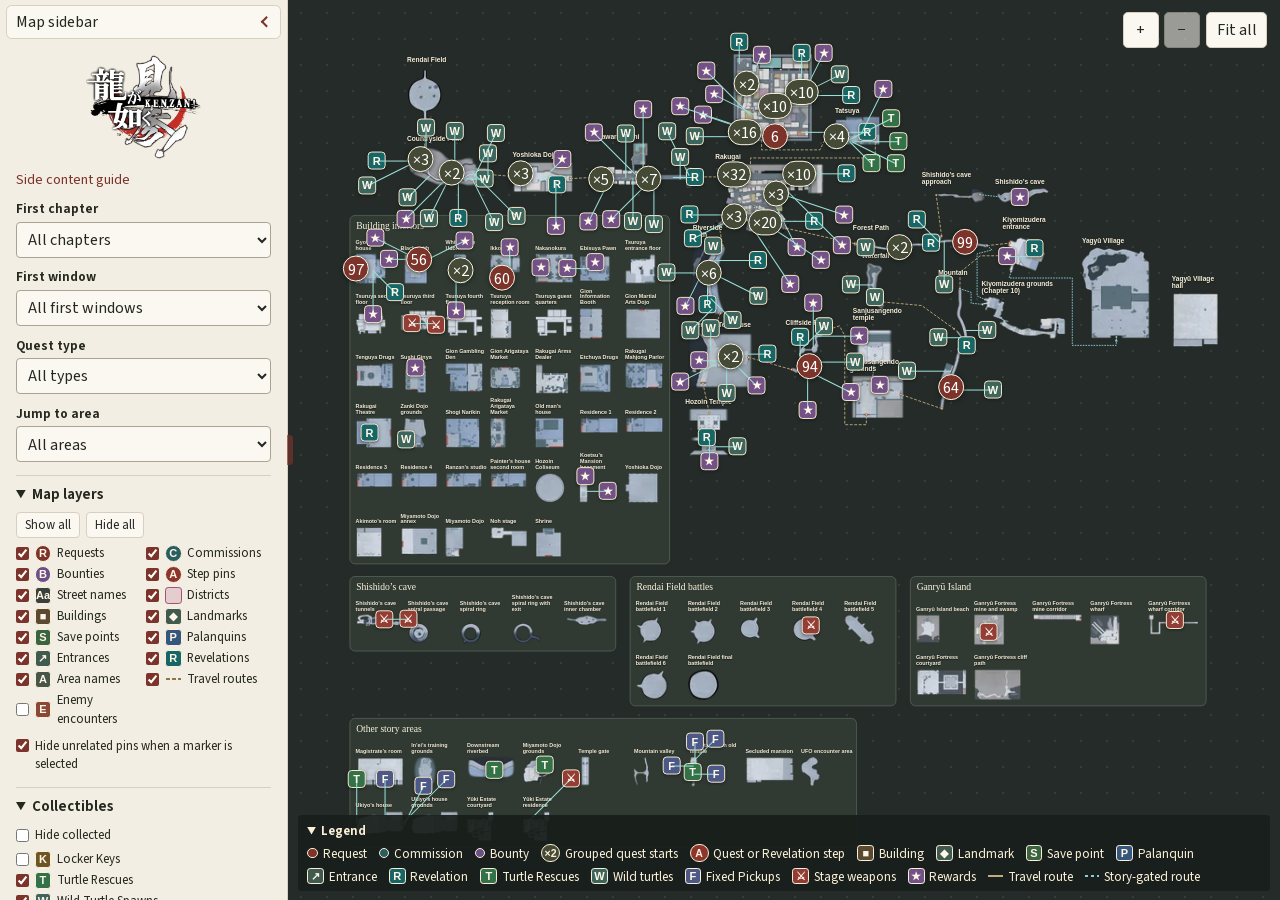
==== commit bed920f5: "Publish Kenzan save, guide, and map updates" ====
--- a/map.html
+++ b/map.html
@@ -15,7 +15,7 @@
   <meta name="twitter:card" content="summary_large_image">
   <meta http-equiv="Content-Security-Policy" content="default-src 'none'; connect-src 'none'; base-uri 'none'; form-action 'none'; object-src 'none'; img-src 'self' data:; font-src 'self'; style-src 'self' 'unsafe-inline'; script-src 'self' 'sha256-ZEniU/D1Iqt4gY4yWggd8jHSidQBrHhOZ5jiMuS2iBk='"><link rel="stylesheet" href="assets/site.e21fa98ab7098c4a.css">
   <script defer src="assets/sidebar.4c16a0d7aee086ad.js"></script>
-  <script defer src="assets/atlas-runtime.db3db1f409ad3f5d.js"></script>
+  <script defer src="assets/atlas-runtime.3b34df42f323cd28.js"></script>
   <style>
 body{margin:0}
 .atlas-shell, .atlas-project-landing {
@@ -74,7 +74,7 @@
 #atlas-map[data-label-zoom] :is(#atlas-streets, #atlas-districts):not([hidden]) { will-change: transform; }
 .atlas-district-boundary { fill: #b2527a; fill-opacity: .22; stroke: #a45079; stroke-width: 1.5; vector-effect: non-scaling-stroke; }
 .atlas-map-label {
-  font: 700 6.3px/1.15 'Segoe UI', sans-serif;
+  font: 700 var(--atlas-map-label-size, 6.3px)/1.15 'Segoe UI', sans-serif;
   paint-order: stroke fill;
 }
 span.atlas-map-label {
@@ -82,23 +82,25 @@
   transform: translate(-50%, -50%) rotate(var(--label-angle)) scaleX(var(--label-width-scale));
   white-space: nowrap;
   color: #fff2c9;
-  -webkit-text-stroke: 1.1px #242b28;
+  -webkit-text-stroke: var(--atlas-map-label-stroke, 1.1px) #242b28;
 }
 .atlas-street-curve-label {
   fill: #fff2c9;
   stroke: #242b28;
-  stroke-width: 1.1;
+  stroke-width: var(--atlas-map-label-stroke, 1.1px);
   stroke-linejoin: round;
   text-anchor: middle;
   dominant-baseline: central;
 }
 span.atlas-district-label { color: #ffe2ed; -webkit-text-stroke-color: #4f2b48; }
-:is(#atlas-streets, #atlas-districts)[data-location-only] [data-atlas-location]:not([data-location-selected]) { visibility: hidden; }
+:is(#atlas-streets, #atlas-districts, .atlas-label-layer)[data-location-only] [data-atlas-location]:not([data-location-selected]) { visibility: hidden; }
 [data-location-selected] { visibility: visible; }
 :is(.tile-name, span.atlas-map-label)[data-location-selected] { color: #ffd27a; }
 .atlas-street-curve-label[data-location-selected] { fill: #ffd27a; }
 .atlas-street-path[data-location-selected] { stroke: #ffd27a80; stroke-width: 2; vector-effect: non-scaling-stroke; }
 .atlas-district-boundary[data-location-selected] { fill: #ffd27a; stroke: #ffd27a; }
+#atlas-map[data-selectable-locations] :is(.tile-name, .atlas-map-label, .atlas-district-boundary) { pointer-events: auto; cursor: pointer; }
+#atlas-map[data-dragging] [data-atlas-location] { cursor: inherit; }
 .atlas-map-group { position: absolute; border: 2px solid #647268; border-radius: 18px; background: #303a33; }
 .atlas-map-group span { position: absolute; top: 14px; left: 20px; color: #fcf3dd; font: 500 32px/1.15 Georgia, serif; }
 @supports (-moz-appearance: none) {
@@ -116,13 +118,26 @@
 #atlas-places { z-index: 1; }
 #atlas-pins { z-index: 2; }
 #atlas-step-pins { z-index: 3; }
-.atlas-place { position: absolute; top: 0; left: 0; translate: -50% -50%; width: 18px; height: 18px; padding: 0; border: 1px solid #f4e9cc; border-radius: 4px; pointer-events: auto; box-shadow: 0 1px 3px #1118; }
-.atlas-place-icon { position: absolute; z-index: 1; inset: 0; display: grid; place-items: center; font: 750 11px/1 'Segoe UI', 'Segoe UI Symbol', sans-serif; pointer-events: none; }
+.atlas-place { --atlas-pin-anchor-y: -50%; --atlas-pin-width: 18px; position: absolute; top: 0; left: 0; translate: -50% var(--atlas-pin-anchor-y); width: var(--atlas-pin-width); height: var(--atlas-pin-width); padding: 0; border: 1px solid #f4e9cc; border-radius: calc(var(--atlas-pin-width) * 2 / 9); pointer-events: auto; box-shadow: 0 1px 3px #1118; }
+.atlas-place[data-pin-shape='circle'] { border-radius: 50%; }
+.atlas-place-icon { position: absolute; z-index: 1; inset: 0; display: grid; place-items: center; font: 750 calc(var(--atlas-pin-width, 18px) * 11 / 18)/1 'Segoe UI', 'Segoe UI Symbol', sans-serif; pointer-events: none; }
 .atlas-marker-art { position: absolute; inset: 0; margin: auto; width: 16px; height: 16px; object-fit: contain; pointer-events: none; }
-.atlas-place-icon > .atlas-marker-art { width: 14px; height: 14px; }
+.atlas-place-icon > .atlas-marker-art { width: calc(var(--atlas-pin-width, 18px) * 7 / 9); height: calc(var(--atlas-pin-width, 18px) * 7 / 9); }
 .collectible-symbol[data-atlas-icon] { position: relative; }
 .collectible-symbol > .atlas-marker-art { width: calc(100% - 2px); height: calc(100% - 2px); }
 .atlas-shell :is(.atlas-place, .collectible-symbol) { color: var(--atlas-marker-ink, #fff6e7); background: var(--collectible-color, #5b4932); }
+.atlas-place[data-pin-shape='teardrop'] {
+  --atlas-pin-anchor-y: -100%;
+  height: calc(var(--atlas-pin-width) * 13 / 9); transform-origin: 50% 100%; border: 0; background: transparent; box-shadow: none;
+}
+.atlas-place[data-pin-shape='teardrop'] .atlas-place-icon { bottom: auto; height: var(--atlas-pin-width); }
+.atlas-pin-shape-art {
+  position: absolute; inset: 0; width: 100%; height: 100%; overflow: visible; pointer-events: none;
+  fill: var(--collectible-color, #5b4932); stroke: #f4e9cc; stroke-linejoin: round;
+  filter: drop-shadow(0 1px 2px #1118);
+}
+.atlas-place[data-pin-shape='teardrop']:is(:hover, [aria-pressed='true']):not(:focus-visible) { outline: none; }
+.atlas-place[data-pin-shape='teardrop']:is(:hover, [aria-pressed='true']) .atlas-pin-shape-art { stroke: #ffe3a5; stroke-width: 2; }
 #atlas-collectible-tooltip {
   position: absolute; top: 0; left: 0; z-index: 5; width: min(21rem, calc(100% - 16px));
   border: 1px solid #e1b869; border-radius: .5rem; color: #fff5df; background: #29251e;
@@ -183,8 +198,9 @@
 .atlas-tools, .atlas-selection { position: absolute; z-index: 4; top: .75rem; }
 .atlas-tools { right: .8rem; display: flex; flex-wrap: wrap; justify-content: flex-end; gap: .35rem; max-width: calc(100% - 1.6rem); }
 .atlas-selection { left: .8rem; width: min(23rem, calc(100% - 14rem)); padding: .55rem .65rem; border: 1px solid var(--line); border-radius: .35rem; color: var(--ink); background: var(--paper); box-shadow: 0 2px 8px #0004; }
-.atlas-selection-header, .atlas-step-controls { display: flex; align-items: center; gap: .45rem; }
+.atlas-selection-header, .atlas-selection-actions, .atlas-step-controls { display: flex; align-items: center; gap: .45rem; }
 .atlas-selection-header { justify-content: space-between; }
+.atlas-selection-actions { position: relative; flex: none; gap: .3rem; }
 .atlas-selection p { margin: 0; overflow-wrap: anywhere; }
 #atlas-selection-name { min-width: 0; font-size: .92rem; font-weight: 650; line-height: 1.25; }
 .atlas-selection-header button { flex: none; }
@@ -200,6 +216,23 @@
 .atlas-tools button, .atlas-selection button { min-width: 2.25rem; min-height: 2.25rem; padding: .25rem .6rem; color: var(--ink); border: 1px solid var(--line); border-radius: .3rem; background: var(--paper); }
 .atlas-selection button { font-size: .85rem; }
 .atlas-tools button:disabled, .atlas-selection button:disabled { opacity: .55; cursor: default; }
+.atlas-selection [data-atlas-share], .atlas-share-dialog-header button { display: grid; place-items: center; padding: .3rem; }
+.atlas-selection [data-atlas-share]:hover { color: var(--accent); background: var(--sidebar); }
+.atlas-share-status {
+  position: absolute; z-index: 1; inset-block-start: calc(100% + .3rem); inset-inline-end: 0;
+  width: max-content; max-width: calc(100vw - 2rem); pointer-events: none;
+}
+.atlas-share-status:not(:empty) { padding: .2rem .45rem; border-radius: .25rem; color: #fcf1d8; background: var(--map); font-size: .82rem; }
+.atlas-share-dialog {
+  width: min(29rem, calc(100% - 2rem)); padding: .8rem 1rem 1rem; border: 1px solid var(--line);
+  border-radius: .4rem; color: var(--ink); background: var(--paper); box-shadow: 0 12px 42px #10131055;
+}
+.atlas-share-dialog::backdrop { background: #101310ae; }
+.atlas-share-dialog-header { display: flex; justify-content: space-between; align-items: center; gap: .6rem; margin-bottom: .45rem; }
+.atlas-share-dialog-header h2 { margin: 0; font-size: 1rem; font-weight: 650; line-height: 1.25; }
+.atlas-share-dialog-header button { min-width: 2.75rem; min-height: 2.75rem; border: 0; border-radius: .3rem; color: var(--ink); background: transparent; }
+.atlas-share-dialog-header button:hover { background: var(--sidebar); }
+.atlas-share-dialog input { width: 100%; min-width: 0; padding: .46rem .55rem; border: 1px solid var(--line); border-radius: .3rem; font: inherit; color: var(--ink); background: var(--sidebar); }
 .atlas-legend { position: absolute; z-index: 1; left: .65rem; bottom: .55rem; padding: .35rem .55rem; border-radius: .25rem; color: #fcf1d8; background: #181f1bee; font-size: .82rem; }
 .atlas-legend[open] { right: .65rem; }
 .atlas-legend > summary { width: fit-content; cursor: pointer; font-weight: 650; }
@@ -213,6 +246,15 @@
 .atlas-legend .route::before { width: 1.1em; height: .2em; border: 0; border-radius: 0; background: #c0ac7e; }
 .atlas-legend .route.story-gate::before { background: repeating-linear-gradient(90deg, #8ccbd5 0 3px, transparent 3px 6px); }
 .atlas-shell .collectible-symbol { display: inline-grid; place-items: center; flex: none; width: 1.05rem; height: 1.05rem; border: 1px solid #fcf1d8; border-radius: .2rem; font: 750 .69rem/1 'Segoe UI', sans-serif; }
+.atlas-shell .collectible-symbol.atlas-swatch-circle { border-radius: 50%; }
+.atlas-shell .collectible-symbol.atlas-swatch-boundary {
+  border-color: var(--collectible-color);
+  background: color-mix(in srgb, var(--collectible-color) 20%, transparent);
+}
+.atlas-shell .collectible-symbol.atlas-swatch-route {
+  border-color: transparent;
+  background: repeating-linear-gradient(90deg, var(--collectible-color) 0 4px, transparent 4px 6px) center / 100% 2px no-repeat;
+}
 .atlas-shell > .sidebar-dock { grid-column: 1; grid-row: 1; }
 .atlas-sidebar { overflow: auto; padding: .55rem 1rem .8rem; }
 .atlas-sidebar-brand {
@@ -239,17 +281,41 @@
 .atlas-shared-filters { margin-bottom: .7rem; padding-bottom: .65rem; border-bottom: 1px solid var(--line); }
 #atlas-story-context { margin: .35rem 0 .1rem; color: var(--muted); font-size: .8rem; }
 .atlas-shared-checks label { display: flex; align-items: center; gap: .3rem; }
-.atlas-shared-checks input, .atlas-done input { margin: 0; accent-color: var(--accent); }
-.atlas-done { display: inline-flex; align-items: center; gap: .25rem; }
-.atlas-step-controls .atlas-done { margin-inline-start: auto; min-height: 2.25rem; padding-inline: .3rem; cursor: pointer; font-size: .85rem; }
-.atlas-layer-panel { margin-top: .8rem; border-top: 1px solid var(--line); padding-top: .5rem; }
+.atlas-shared-checks input { margin: 0; accent-color: var(--accent); }
+.atlas-done {
+  position: relative; display: inline-flex; align-items: center; flex: none; gap: .4rem; min-height: 2.25rem;
+  padding: .25rem .65rem; border: 1px solid currentColor; border-radius: .4rem; cursor: pointer;
+  color: var(--accent); background: var(--paper); font-size: .9rem; font-weight: 700; line-height: 1; white-space: nowrap;
+}
+.atlas-done input { position: absolute; width: 1px; height: 1px; margin: 0; opacity: 0; }
+.atlas-done::before { content: ''; flex: none; width: .95rem; height: .95rem; border: 1px solid currentColor; border-radius: .22rem; }
+.atlas-done:hover { background: var(--sidebar); }
+.atlas-done:has(input:focus-visible) { outline: 2px solid var(--accent); outline-offset: 3px; }
+.atlas-done:has(input:checked) { color: #fff; border-color: #315c41; background: #315c41; }
+.atlas-done:has(input:checked):hover { border-color: #274c35; background: #274c35; }
+.atlas-done:has(input:checked)::after {
+  content: ''; position: absolute; inset-inline-start: .96rem; inset-block-start: calc(50% - .29rem);
+  width: .3rem; height: .48rem; border: solid currentColor; border-width: 0 2px 2px 0; transform: rotate(45deg);
+}
+.atlas-step-controls { flex-wrap: wrap; }
+.atlas-step-controls .atlas-done { margin-inline-start: auto; }
+@media (forced-colors: active) {
+  .atlas-done input { position: static; width: 1rem; height: 1rem; opacity: 1; }
+  .atlas-done::before, .atlas-done::after { display: none; }
+}
+.atlas-layer-panel { container-type: inline-size; margin-top: .8rem; border-top: 1px solid var(--line); padding-top: .5rem; }
 .atlas-layer-panel summary { cursor: pointer; font-size: .92rem; font-weight: 650; }
 .atlas-layer-actions { display: flex; gap: .35rem; margin: .4rem 0; }
 .atlas-layer-actions button { padding: .18rem .5rem; border: 1px solid var(--line); border-radius: .25rem; color: var(--ink); background: var(--paper); font-size: .8rem; }
 .atlas-layer-actions button:disabled { opacity: .55; cursor: default; }
 .atlas-layer-options { display: grid; grid-template-columns: repeat(2, minmax(0, 1fr)); gap: .15rem .35rem; }
 .atlas-layer-options label { display: flex; align-items: center; gap: .35rem; cursor: pointer; font-size: .8rem; }
+.atlas-layer-options input { flex: none; }
+.atlas-layer-label { min-width: 0; overflow-wrap: anywhere; }
 .atlas-collectibles .atlas-layer-options { grid-template-columns: 1fr; margin-top: .35rem; }
+@container (max-width: 14rem) {
+  .atlas-layer-options:has(.collectible-symbol) { grid-template-columns: minmax(0, 1fr); }
+}
 .atlas-layer-options input, .atlas-focus-option input { margin: 0; accent-color: var(--accent); }
 .atlas-focus-option { display: flex; align-items: flex-start; gap: .35rem; margin-top: .55rem; font-size: .8rem; cursor: pointer; }
 .atlas-focus-option input { flex: none; margin-top: .15rem; }
@@ -316,7 +382,7 @@
 }
 @media (pointer: coarse) {
   .atlas-tools button, .atlas-selection button { min-width: 2.65rem; min-height: 2.65rem; }
-  .atlas-step-controls .atlas-done { min-height: 2.65rem; }
+  .atlas-done { min-height: 2.75rem; }
   .atlas-pin.spread { min-width: 2rem; height: 2rem; }
   .atlas-pin.atlas-step-pin { min-width: 2rem; height: 2rem; }
   #atlas-results button { min-height: 2.65rem; }
@@ -506,20 +572,21 @@
       <summary>Map layers</summary>
       <div class="atlas-layer-actions"><button type="button" id="atlas-show-all">Show all</button><button type="button" id="atlas-hide-all">Hide all</button></div>
       <div class="atlas-layer-options" role="group" aria-label="Visible map layers">
-        <label><input type="checkbox" data-layer="request" checked autocomplete="off"> Requests</label>
-<label><input type="checkbox" data-layer="commission" checked autocomplete="off"> Commissions</label>
-<label><input type="checkbox" data-layer="bounty" checked autocomplete="off"> Bounties</label>
-<label><input type="checkbox" data-layer="steps" checked autocomplete="off"> Step pins</label>
-<label><input type="checkbox" data-layer="street" checked autocomplete="off"> Street names</label>
-<label><input type="checkbox" data-layer="district" checked autocomplete="off"> Districts</label>
-<label><input type="checkbox" data-layer="building" checked autocomplete="off"> Buildings</label>
-<label><input type="checkbox" data-layer="landmark" checked autocomplete="off"> Landmarks</label>
-<label><input type="checkbox" data-layer="save" checked autocomplete="off"> Save points</label>
-<label><input type="checkbox" data-layer="palanquin" checked autocomplete="off"> Palanquins</label>
-<label><input type="checkbox" data-layer="travel" checked autocomplete="off"> Entrances</label>
-<label><input type="checkbox" data-layer="revelation" checked autocomplete="off"> Revelations</label>
-<label><input type="checkbox" data-layer="area" checked autocomplete="off"> Area names</label>
-<label><input type="checkbox" data-layer="routes" checked autocomplete="off"> Travel routes</label>
+        <label><input type="checkbox" data-layer="request" checked autocomplete="off"><span class="collectible-symbol atlas-swatch-circle" aria-hidden="true" style="--collectible-color:#7c332a">R</span> <span class="atlas-layer-label">Requests</span></label>
+<label><input type="checkbox" data-layer="commission" checked autocomplete="off"><span class="collectible-symbol atlas-swatch-circle" aria-hidden="true" style="--collectible-color:#285e60">C</span> <span class="atlas-layer-label">Commissions</span></label>
+<label><input type="checkbox" data-layer="bounty" checked autocomplete="off"><span class="collectible-symbol atlas-swatch-circle" aria-hidden="true" style="--collectible-color:#6b4f87">B</span> <span class="atlas-layer-label">Bounties</span></label>
+<label><input type="checkbox" data-layer="steps" checked autocomplete="off"><span class="collectible-symbol atlas-swatch-circle" aria-hidden="true" style="--collectible-color:#8c352c">A</span> <span class="atlas-layer-label">Step pins</span></label>
+<label><input type="checkbox" data-layer="street" checked autocomplete="off"><span class="collectible-symbol" aria-hidden="true" style="--collectible-color:#3a413c">Aa</span> <span class="atlas-layer-label">Street names</span></label>
+<label><input type="checkbox" data-layer="district" checked autocomplete="off"><span class="collectible-symbol atlas-swatch-boundary" aria-hidden="true" style="--collectible-color:#a45079"></span> <span class="atlas-layer-label">Districts</span></label>
+<label><input type="checkbox" data-layer="building" checked autocomplete="off"><span class="collectible-symbol" aria-hidden="true">■</span> <span class="atlas-layer-label">Buildings</span></label>
+<label><input type="checkbox" data-layer="landmark" checked autocomplete="off"><span class="collectible-symbol" aria-hidden="true" style="--collectible-color:#405a50">◆</span> <span class="atlas-layer-label">Landmarks</span></label>
+<label><input type="checkbox" data-layer="save" checked autocomplete="off"><span class="collectible-symbol" aria-hidden="true" style="--collectible-color:#3a643f">S</span> <span class="atlas-layer-label">Save points</span></label>
+<label><input type="checkbox" data-layer="palanquin" checked autocomplete="off"><span class="collectible-symbol" aria-hidden="true" style="--collectible-color:#35577e">P</span> <span class="atlas-layer-label">Palanquins</span></label>
+<label><input type="checkbox" data-layer="travel" checked autocomplete="off"><span class="collectible-symbol" aria-hidden="true" style="--collectible-color:#405a50">↗</span> <span class="atlas-layer-label">Entrances</span></label>
+<label><input type="checkbox" data-layer="revelation" checked autocomplete="off"><span class="collectible-symbol" aria-hidden="true" style="--collectible-color:#176667">R</span> <span class="atlas-layer-label">Revelations</span></label>
+<label><input type="checkbox" data-layer="area" checked autocomplete="off"><span class="collectible-symbol" aria-hidden="true" style="--collectible-color:#48554a">A</span> <span class="atlas-layer-label">Area names</span></label>
+<label><input type="checkbox" data-layer="routes" checked autocomplete="off"><span class="collectible-symbol atlas-swatch-route" aria-hidden="true" style="--collectible-color:#8c754b"></span> <span class="atlas-layer-label">Travel routes</span></label>
+<label><input type="checkbox" data-layer="encounter" autocomplete="off"><span class="collectible-symbol" aria-hidden="true" style="--collectible-color:#8a4934">E</span> <span class="atlas-layer-label">Enemy encounters</span></label>
       </div>
       <label class="atlas-focus-option"><input type="checkbox" id="atlas-focus-selection" checked autocomplete="off"> Hide unrelated pins when a marker is selected</label>
     </details>
@@ -527,14 +594,14 @@
       <summary>Collectibles</summary>
       <label class="atlas-focus-option"><input type="checkbox" id="atlas-hide-collected" autocomplete="off"> Hide collected</label>
       <div class="atlas-layer-options" role="group" aria-label="Collectible layers">
-        <label><input type="checkbox" data-layer="locker-key" autocomplete="off"><span class="collectible-symbol" aria-hidden="true" style="--collectible-color:#6d5423">K</span> Locker Keys</label>
-<label><input type="checkbox" data-layer="turtle-rescue" checked autocomplete="off"><span class="collectible-symbol" aria-hidden="true" style="--collectible-color:#337148">T</span> Turtle Rescues</label>
-<label><input type="checkbox" data-layer="wild-turtle" checked autocomplete="off"><span class="collectible-symbol" aria-hidden="true" style="--collectible-color:#3c665d">W</span> Wild Turtle Spawns</label>
-<label><input type="checkbox" data-layer="field-pickup" checked autocomplete="off"><span class="collectible-symbol" aria-hidden="true" style="--collectible-color:#4c5887">F</span> Fixed Pickups</label>
-<label><input type="checkbox" data-layer="stage-weapon" checked autocomplete="off"><span class="collectible-symbol" aria-hidden="true" style="--collectible-color:#933d37">⚔</span> Story-stage Weapons</label>
-<label><input type="checkbox" data-layer="stage-supply" autocomplete="off"><span class="collectible-symbol" aria-hidden="true" style="--collectible-color:#3d687c">+</span> Story-stage Supplies and Materials</label>
-<label><input type="checkbox" data-layer="quest-find" autocomplete="off"><span class="collectible-symbol" aria-hidden="true" style="--collectible-color:#76547e">Q</span> Quest Finds</label>
-<label><input type="checkbox" data-layer="collection-reward" checked autocomplete="off"><span class="collectible-symbol" aria-hidden="true" style="--collectible-color:#725186">★</span> Collection Rewards</label>
+        <label><input type="checkbox" data-layer="locker-key" autocomplete="off"><span class="collectible-symbol" aria-hidden="true" style="--collectible-color:#6d5423">K</span> <span class="atlas-layer-label">Locker Keys</span></label>
+<label><input type="checkbox" data-layer="turtle-rescue" checked autocomplete="off"><span class="collectible-symbol" aria-hidden="true" style="--collectible-color:#337148">T</span> <span class="atlas-layer-label">Turtle Rescues</span></label>
+<label><input type="checkbox" data-layer="wild-turtle" checked autocomplete="off"><span class="collectible-symbol" aria-hidden="true" style="--collectible-color:#3c665d">W</span> <span class="atlas-layer-label">Wild Turtle Spawns</span></label>
+<label><input type="checkbox" data-layer="field-pickup" checked autocomplete="off"><span class="collectible-symbol" aria-hidden="true" style="--collectible-color:#4c5887">F</span> <span class="atlas-layer-label">Fixed Pickups</span></label>
+<label><input type="checkbox" data-layer="stage-weapon" checked autocomplete="off"><span class="collectible-symbol" aria-hidden="true" style="--collectible-color:#933d37">⚔</span> <span class="atlas-layer-label">Story-stage Weapons</span></label>
+<label><input type="checkbox" data-layer="stage-supply" autocomplete="off"><span class="collectible-symbol" aria-hidden="true" style="--collectible-color:#3d687c">+</span> <span class="atlas-layer-label">Story-stage Supplies and Materials</span></label>
+<label><input type="checkbox" data-layer="quest-find" autocomplete="off"><span class="collectible-symbol" aria-hidden="true" style="--collectible-color:#76547e">Q</span> <span class="atlas-layer-label">Quest Finds</span></label>
+<label><input type="checkbox" data-layer="collection-reward" checked autocomplete="off"><span class="collectible-symbol" aria-hidden="true" style="--collectible-color:#725186">★</span> <span class="atlas-layer-label">Collection Rewards</span></label>
       </div>
       <p class="atlas-layer-hint"><a href="index.html#collectibles">Collectibles guide</a> · <a href="index.html#locker-keys">Locker Keys</a></p>
 <p class="atlas-layer-hint">The <a href="index.html#collectibles-turtle-rescue">one-time turtle rescues</a> unlock special racing turtles you can collect later at Tatsuya.</p>
@@ -979,18 +1046,15 @@
     <circle cx="2253.66" cy="773.23" r="3.5"/><circle cx="2605.2" cy="992" r="3.5"/>
   </g>
         </svg>
-        <div id="atlas-districts" hidden>
-          <svg class="atlas-district-boundaries" width="2990" height="2739" aria-hidden="true"><polygon class="atlas-district-boundary" data-atlas-location="district:st_gion_kadomachi" points="1562.51,188.48 1562.51,110.34 1512.58,110.34 1512.58,188.48"/>
+        <div id="atlas-districts" hidden><svg class="atlas-district-boundaries" width="2990" height="2739" aria-hidden="true"><polygon class="atlas-district-boundary" data-atlas-location="district:st_gion_kadomachi" points="1562.51,188.48 1562.51,110.34 1512.58,110.34 1512.58,188.48"/>
 <polygon class="atlas-district-boundary" data-atlas-location="district:st_gion_kame" points="1388.76,176.56 1388.76,143.22 1337.71,143.22 1337.71,176.56"/>
 <polygon class="atlas-district-boundary" data-atlas-location="district:st_gion_ookubo" points="1394.71,268.81 1394.71,182.11 1338.34,182.11 1338.34,268.81"/>
 <polygon class="atlas-district-boundary" data-atlas-location="district:st_gion_nakano" points="1427.65,267.85 1427.65,207.42 1392.93,207.42 1392.93,267.85"/></svg>
-          <span class="atlas-map-label atlas-district-label" data-atlas-location="district:st_gion_kadomachi" style="left:1537.55px;top:156.28px;--label-angle:0deg;--label-width-scale:1">Kadomachi</span>
+      <span class="atlas-map-label atlas-district-label" data-atlas-location="district:st_gion_kadomachi" style="left:1537.55px;top:156.28px;--label-angle:0deg;--label-width-scale:1">Kadomachi</span>
 <span class="atlas-map-label atlas-district-label" data-atlas-location="district:st_gion_kame" style="left:1363.23px;top:159.89px;--label-angle:0deg;--label-width-scale:1">Kamemachi</span>
 <span class="atlas-map-label atlas-district-label" data-atlas-location="district:st_gion_ookubo" style="left:1366.52px;top:225.46px;--label-angle:0deg;--label-width-scale:1">Okubomachi</span>
-<span class="atlas-map-label atlas-district-label" data-atlas-location="district:st_gion_nakano" style="left:1410.29px;top:237.64px;--label-angle:0deg;--label-width-scale:0.78">Nakanomachi</span>
-        </div>
-        <div id="atlas-streets" hidden>
-          <svg class="atlas-street-curves" width="2990" height="2739"><path id="atlas-street-curve-0" class="atlas-street-path" data-atlas-location="street:st_gion:Inari Shrine Path" d="M 1552.02,286.36 C 1552.29,285.34 1552.57,282.47 1553.66,280.22 C 1554.75,277.97 1557.08,275.16 1558.58,272.84 C 1560.08,270.52 1561.73,268.53 1562.68,266.28 C 1563.63,264.03 1564.45,261.64 1564.31,259.32 C 1564.17,257.00 1563.16,254.54 1561.86,252.35 C 1560.56,250.16 1558.31,248.25 1556.53,246.2 C 1554.75,244.15 1552.36,241.97 1551.2,240.06 C 1550.04,238.15 1549.76,236.71 1549.56,234.73 C 1549.36,232.75 1549.90,229.26 1549.97,228.17" fill="none" aria-hidden="true"/>
+<span class="atlas-map-label atlas-district-label" data-atlas-location="district:st_gion_nakano" style="left:1410.29px;top:237.64px;--label-angle:0deg;--label-width-scale:0.78">Nakanomachi</span></div>
+        <div id="atlas-streets" hidden><svg class="atlas-street-curves" width="2990" height="2739"><path id="atlas-street-curve-0" class="atlas-street-path" data-atlas-location="street:st_gion:Inari Shrine Path" d="M 1552.02,286.36 C 1552.29,285.34 1552.57,282.47 1553.66,280.22 C 1554.75,277.97 1557.08,275.16 1558.58,272.84 C 1560.08,270.52 1561.73,268.53 1562.68,266.28 C 1563.63,264.03 1564.45,261.64 1564.31,259.32 C 1564.17,257.00 1563.16,254.54 1561.86,252.35 C 1560.56,250.16 1558.31,248.25 1556.53,246.2 C 1554.75,244.15 1552.36,241.97 1551.2,240.06 C 1550.04,238.15 1549.76,236.71 1549.56,234.73 C 1549.36,232.75 1549.90,229.26 1549.97,228.17" fill="none" aria-hidden="true"/>
     <text class="atlas-map-label atlas-street-label atlas-street-curve-label" data-atlas-location="street:st_gion:Inari Shrine Path"><textPath href="#atlas-street-curve-0" startOffset="50%">Inari Shrine Path</textPath></text>
 <path id="atlas-street-curve-1" class="atlas-street-path" data-atlas-location="street:st_rakugaicho:Ebisu Street" d="M 1331.95,584.53 C 1335.80,584.72 1347.42,585.11 1355.04,585.69 C 1362.66,586.27 1371.97,587.35 1377.66,588 C 1383.36,588.65 1385.44,588.84 1389.21,589.61 C 1392.98,590.38 1396.52,591.26 1400.29,592.61 C 1404.06,593.96 1407.98,596.19 1411.83,597.69 C 1415.68,599.19 1417.60,600.16 1423.37,601.62 C 1429.14,603.08 1438.92,605.70 1446.46,606.47 C 1454.00,607.24 1464.93,606.27 1468.62,606.23" fill="none" aria-hidden="true"/>
     <text class="atlas-map-label atlas-street-label atlas-street-curve-label" data-atlas-location="street:st_rakugaicho:Ebisu Street"><textPath href="#atlas-street-curve-1" startOffset="50%">Ebisu Street</textPath></text>
@@ -1006,7 +1070,7 @@
     <text class="atlas-map-label atlas-street-label atlas-street-curve-label" data-atlas-location="street:st_rakugaicho:Nagayamachi"><textPath href="#atlas-street-curve-6" startOffset="50%">Nagayamachi</textPath></text>
 <path id="atlas-street-curve-7" class="atlas-street-path" data-atlas-location="street:st_rakugaicho:Higashiyama Shopping District" d="M 1346.27,545.52 C 1348.12,546.02 1353.66,547.87 1357.35,548.52 C 1361.04,549.17 1364.12,549.79 1368.43,549.44 C 1372.74,549.09 1378.89,547.17 1383.2,546.44 C 1387.51,545.71 1389.98,544.87 1394.29,545.06 C 1398.60,545.25 1404.75,546.67 1409.06,547.59 C 1413.37,548.51 1415.83,549.48 1420.14,550.6 C 1424.45,551.72 1430.61,553.37 1434.92,554.29 C 1439.23,555.21 1442.92,555.72 1446,556.14 C 1449.08,556.56 1452.16,556.72 1453.39,556.83" fill="none" aria-hidden="true"/>
     <text class="atlas-map-label atlas-street-label atlas-street-curve-label" data-atlas-location="street:st_rakugaicho:Higashiyama Shopping District"><textPath href="#atlas-street-curve-7" startOffset="50%">Higashiyama Shopping District</textPath></text></svg>
-          <span class="atlas-map-label atlas-street-label" data-atlas-location="street:st_gion:Kamemachi Alley" style="left:1394.1px;top:140.51px;--label-angle:0deg;--label-width-scale:1">Kamemachi Alley</span>
+      <span class="atlas-map-label atlas-street-label" data-atlas-location="street:st_gion:Kamemachi Alley" style="left:1394.1px;top:140.51px;--label-angle:0deg;--label-width-scale:1">Kamemachi Alley</span>
 <span class="atlas-map-label atlas-street-label" data-atlas-location="street:st_gion:Suiten Alley" style="left:1396.1px;top:271.9px;--label-angle:0deg;--label-width-scale:1">Suiten Alley</span>
 <span class="atlas-map-label atlas-street-label" data-atlas-location="street:st_gion:Suiten Alley" style="left:1390.45px;top:302.97px;--label-angle:-90deg;--label-width-scale:1">Suiten Alley</span>
 <span class="atlas-map-label atlas-street-label" data-atlas-location="street:st_gion:Nakatsuji" style="left:1454.96px;top:202.82px;--label-angle:0deg;--label-width-scale:0.78">Nakatsuji</span>
@@ -1017,8 +1081,7 @@
 <span class="atlas-map-label atlas-street-label" data-atlas-location="street:st_gion:Main Street South" style="left:1455.48px;top:259.51px;--label-angle:-90deg;--label-width-scale:1">Main Street South</span>
 <span class="atlas-map-label atlas-street-label" data-atlas-location="street:st_gion:Main Street North" style="left:1455.48px;top:145.97px;--label-angle:-90deg;--label-width-scale:1">Main Street North</span>
 <span class="atlas-map-label atlas-street-label" data-atlas-location="street:st_rakugaicho:Shijo Avenue West" style="left:1344.21px;top:455.78px;--label-angle:0deg;--label-width-scale:1">Shijo Avenue West</span>
-<span class="atlas-map-label atlas-street-label" data-atlas-location="street:st_rakugaicho:Shijo Avenue East" style="left:1476.02px;top:455.78px;--label-angle:0deg;--label-width-scale:1">Shijo Avenue East</span>
-        </div>
+<span class="atlas-map-label atlas-street-label" data-atlas-location="street:st_rakugaicho:Shijo Avenue East" style="left:1476.02px;top:455.78px;--label-angle:0deg;--label-width-scale:1">Shijo Avenue East</span></div>
       </div>
       <div id="atlas-markers">
         <div id="atlas-places"></div>
@@ -1030,7 +1093,11 @@
     <section class="atlas-selection" id="atlas-selection" aria-labelledby="atlas-selection-name" hidden>
       <div class="atlas-selection-header">
         <p id="atlas-selection-name" role="status"></p>
-        <button type="button" id="atlas-clear-selection">Clear selection</button>
+        <div class="atlas-selection-actions">
+          <button type="button" data-atlas-share aria-label="Share link" title="Share link" hidden><svg viewBox="0 0 24 24" width="20" height="20" fill="none" stroke="currentColor" stroke-width="1.8" stroke-linecap="round" stroke-linejoin="round" aria-hidden="true" focusable="false"><path d="M7 10H5v10h14V10h-2M12 15V3m-4 4 4-4 4 4"/></svg></button>
+          <button type="button" id="atlas-clear-selection">Clear selection</button>
+          <span class="atlas-share-status" data-atlas-share-status role="status"></span>
+        </div>
       </div>
       <div class="atlas-current-step" role="status">
         <p id="atlas-step-progress"></p>
@@ -1057,7 +1124,7 @@
 <span class="bounty" data-legend="bounty" style="--atlas-pin-color:#6b4f87">Bounty</span>
         <span class="cluster" data-legend="cluster">Grouped quest starts</span>
         <span class="step" data-legend="steps">Quest or Revelation step</span>
-        <span data-legend="building"><span class="collectible-symbol building" aria-hidden="true">■</span> Building</span><span data-legend="landmark"><span class="collectible-symbol landmark" aria-hidden="true" style="--collectible-color:#405a50">◆</span> Landmark</span><span data-legend="save"><span class="collectible-symbol save" aria-hidden="true" style="--collectible-color:#3a643f">S</span> Save point</span><span data-legend="palanquin"><span class="collectible-symbol palanquin" aria-hidden="true" style="--collectible-color:#35577e">P</span> Palanquin</span><span data-legend="travel"><span class="collectible-symbol travel" aria-hidden="true" style="--collectible-color:#405a50">↗</span> Entrance</span><span data-legend="revelation"><span class="collectible-symbol revelation" aria-hidden="true" style="--collectible-color:#176667">R</span> Revelation</span>
+        <span data-legend="building"><span class="collectible-symbol building" aria-hidden="true">■</span> Building</span><span data-legend="landmark"><span class="collectible-symbol landmark" aria-hidden="true" style="--collectible-color:#405a50">◆</span> Landmark</span><span data-legend="save"><span class="collectible-symbol save" aria-hidden="true" style="--collectible-color:#3a643f">S</span> Save point</span><span data-legend="palanquin"><span class="collectible-symbol palanquin" aria-hidden="true" style="--collectible-color:#35577e">P</span> Palanquin</span><span data-legend="travel"><span class="collectible-symbol travel" aria-hidden="true" style="--collectible-color:#405a50">↗</span> Entrance</span><span data-legend="revelation"><span class="collectible-symbol revelation" aria-hidden="true" style="--collectible-color:#176667">R</span> Revelation</span><span data-legend="encounter"><span class="collectible-symbol encounter" aria-hidden="true" style="--collectible-color:#8a4934">E</span> Possible enemy spawn</span>
         <span data-legend="locker-key"><span class="collectible-symbol" aria-hidden="true" style="--collectible-color:#6d5423">K</span> Locker Keys</span><span data-legend="turtle-rescue"><span class="collectible-symbol" aria-hidden="true" style="--collectible-color:#337148">T</span> Turtle Rescues</span><span data-legend="wild-turtle"><span class="collectible-symbol" aria-hidden="true" style="--collectible-color:#3c665d">W</span> Wild turtles</span><span data-legend="field-pickup"><span class="collectible-symbol" aria-hidden="true" style="--collectible-color:#4c5887">F</span> Fixed Pickups</span><span data-legend="stage-weapon"><span class="collectible-symbol" aria-hidden="true" style="--collectible-color:#933d37">⚔</span> Stage weapons</span><span data-legend="stage-supply"><span class="collectible-symbol" aria-hidden="true" style="--collectible-color:#3d687c">+</span> Stage supplies</span><span data-legend="quest-find"><span class="collectible-symbol" aria-hidden="true" style="--collectible-color:#76547e">Q</span> Quest Finds</span><span data-legend="collection-reward"><span class="collectible-symbol" aria-hidden="true" style="--collectible-color:#725186">★</span> Rewards</span>
         <span data-legend="locker-key" data-legend-variant="locker-roof"><span class="collectible-symbol locker-roof" aria-hidden="true" style="--collectible-color:#f2cc7b;--atlas-marker-ink:#382714">↑</span> Roof key</span>
         <span class="route" data-legend="routes">Travel route</span>
@@ -1065,6 +1132,14 @@
       </div>
     </details>
   </main>
+  <dialog class="atlas-share-dialog" data-atlas-share-dialog aria-labelledby="atlas-share-title">
+    <div class="atlas-share-dialog-header">
+      <h2 id="atlas-share-title">Share link</h2>
+      <form method="dialog"><button type="submit" data-atlas-share-close aria-label="Close share dialog"><svg viewBox="0 0 24 24" width="20" height="20" fill="none" stroke="currentColor" stroke-width="1.8" stroke-linecap="round" stroke-linejoin="round" aria-hidden="true" focusable="false"><path d="m6 6 12 12M18 6 6 18"/></svg></button></form>
+    </div>
+    <label class="sr-only" for="atlas-share-url">Link to the selection</label>
+    <input id="atlas-share-url" data-atlas-share-url type="url" readonly autofocus spellcheck="false">
+  </dialog>
 
   <template id="atlas-photo-thumbnail"><button type="button" class="atlas-pickup-thumb" aria-haspopup="dialog">
       <img alt="" decoding="async" draggable="false">
@@ -1282,6 +1357,6 @@
   </dialog>
   <p class="sr-only" id="atlas-controls-help">Drag or use arrow keys to pan. Scroll, pinch or use the zoom buttons to zoom. Select a quest to see its lettered destinations. Use Previous and Next in the quest panel to follow the steps in order. Escape closes the expanded pins. Fit all shows every area.</p>
 </div>
-<script type="application/json" id="atlas-data">{"world":{"width":2990,"height":2739},"tiles":[{"id":"st_gion","x":1325,"y":45,"w":268,"h":304.88,"width":654,"height":744,"group":"Outdoor areas","label":"Gion","shortLabel":"Gion"},{"id":"st_rakugaicho","x":1265,"y":410,"w":368,"h":235.02,"width":797,"height":509,"group":"Outdoor areas","label":"Rakugai","shortLabel":"Rakugai"},{"id":"st_kaido_rakunai","x":870,"y":343,"w":320,"h":160.63,"width":1014,"height":509,"group":"Outdoor areas","label":"Kawaramachi","shortLabel":"Kawaramachi"},{"id":"st_kaido_kawa","x":1190,"y":672,"w":112,"h":249,"width":457,"height":1016,"group":"Outdoor areas","label":"Riverside Path","shortLabel":"Riverside Path"},{"id":"st_kawa_jnt","x":1170,"y":972,"w":225,"h":195.12,"width":512,"height":444,"group":"Outdoor areas","label":"Riverside Tea House","shortLabel":"Riverside Tea House"},{"id":"st_kaido_rindo","x":1725,"y":647,"w":455,"h":56.37,"width":2034,"height":252,"group":"Outdoor areas","label":"Forest Path","shortLabel":"Forest Path"},{"id":"st_kaido_yama","x":2010,"y":823,"w":104,"h":416,"width":512,"height":2048,"group":"Outdoor areas","label":"Mountain Path","shortLabel":"Mountain Path"},{"id":"st_taki","x":1755,"y":740,"w":84,"h":168,"width":512,"height":1024,"group":"Outdoor areas","label":"Waterfall","shortLabel":"Waterfall"},{"id":"st_kaido_tani","x":1500,"y":966,"w":150,"h":149.41,"width":512,"height":510,"group":"Outdoor areas","label":"Cliffside Path","shortLabel":"Cliffside Path"},{"id":"st_kaido_tanbo","x":236,"y":352,"w":280,"h":140,"width":1024,"height":512,"group":"Outdoor areas","label":"Countryside Path","shortLabel":"Countryside Path"},{"id":"st_yoshioka_jnt","x":588,"y":405,"w":215,"h":107.5,"width":512,"height":256,"group":"Outdoor areas","label":"Yoshioka Dojo","shortLabel":"Yoshioka Dojo"},{"id":"st_kiyomizu_jnt","x":2225,"y":645,"w":145,"h":144.43,"width":512,"height":510,"group":"Outdoor areas","label":"Kiyomizudera entrance","shortLabel":"Kiyomizudera entrance"},{"id":"st_kiyomizu","x":2155,"y":858,"w":280,"h":140.85,"width":1978,"height":995,"group":"Outdoor areas","label":"Kiyomizudera grounds (Chapter 10)","shortLabel":"Kiyomizudera grounds (Chapter 10)"},{"id":"st_sanjusangen_jnt","x":1715,"y":1120,"w":180,"h":153.12,"width":462,"height":393,"group":"Outdoor areas","label":"Sanjusangendo grounds","shortLabel":"Sanjusangendo grounds"},{"id":"st_sanjusangendo","x":1725,"y":948,"w":145,"h":145,"width":512,"height":512,"group":"Outdoor areas","label":"Sanjusangendo temple","shortLabel":"Sanjusangendo temple"},{"id":"st_hozoin","x":1165,"y":1230,"w":158,"h":158,"width":511,"height":511,"group":"Outdoor areas","label":"Hozoin Temple","shortLabel":"Hozoin Temple"},{"id":"st_rendaino_jnt","x":236,"y":86,"w":115,"h":224.98,"width":229,"height":448,"group":"Outdoor areas","label":"Rendai Field","shortLabel":"Rendai Field"},{"id":"st_dokutsu_soto","x":1955,"y":493,"w":224,"h":56,"width":1024,"height":256,"group":"Outdoor areas","label":"Shishido’s cave approach","shortLabel":"Shishido’s cave approach"},{"id":"st_tatsuya","x":1665,"y":257,"w":152,"h":94.7,"width":512,"height":319,"group":"Building interiors","label":"Tatsuya interior","shortLabel":"Tatsuya"},{"id":"st_hatsumeika","x":64,"y":713,"w":101.20079522862824,"h":101,"width":504,"height":503,"labelWidth":140,"group":"Building interiors","label":"Gyotensai’s house interior","shortLabel":"Gyotensai’s house"},{"id":"st_kajiya","x":214,"y":713,"w":101,"h":101,"width":512,"height":512,"labelWidth":140,"group":"Building interiors","label":"Blacksmith interior","shortLabel":"Blacksmith"},{"id":"st_udon","x":364,"y":713,"w":101,"h":101,"width":512,"height":512,"labelWidth":140,"group":"Building interiors","label":"Whitesnake Udon interior","shortLabel":"Whitesnake Udon"},{"id":"st_sakaya_01","x":514,"y":713,"w":101,"h":101,"width":512,"height":512,"labelWidth":140,"group":"Building interiors","label":"Ikkonya interior","shortLabel":"Ikkonya"},{"id":"st_sakaya_02","x":664,"y":713,"w":126,"h":95.67,"width":511,"height":388,"labelWidth":140,"group":"Building interiors","label":"Nakanokura interior","shortLabel":"Nakanokura"},{"id":"st_shichiya","x":814,"y":713,"w":101,"h":101,"width":512,"height":512,"labelWidth":140,"group":"Building interiors","label":"Ebisuya Pawn interior","shortLabel":"Ebisuya Pawn"},{"id":"st_tsuruya_1f","x":964,"y":713,"w":100.79920477137176,"h":101,"width":502,"height":503,"labelWidth":140,"group":"Building interiors","label":"Tsuruya entrance floor","shortLabel":"Tsuruya entrance floor"},{"id":"st_dokutsu_01","x":2200,"y":495,"w":190,"h":47.5,"width":1024,"height":256,"group":"Outdoor areas","label":"Shishido’s cave interior","shortLabel":"Shishido’s cave"},{"id":"st_dokutsu_02","x":64,"y":1919,"w":150,"h":37.5,"width":1024,"height":256,"labelWidth":164,"group":"Shishido’s cave","label":"Shishido’s cave tunnels","shortLabel":"Shishido’s cave tunnels"},{"id":"st_dokutsu_03_rasen","x":238,"y":1919,"w":101,"h":101,"width":512,"height":512,"labelWidth":164,"group":"Shishido’s cave","label":"Shishido’s cave spiral passage","shortLabel":"Shishido’s cave spiral passage"},{"id":"st_dokutsu_03_rasen_a00","x":412,"y":1919,"w":101,"h":101,"width":512,"height":512,"labelWidth":164,"group":"Shishido’s cave","label":"Shishido’s cave spiral ring","shortLabel":"Shishido’s cave spiral ring"},{"id":"st_dokutsu_03_rasen_a01","x":586,"y":1919,"w":101,"h":101,"width":512,"height":512,"labelWidth":164,"group":"Shishido’s cave","label":"Shishido’s cave spiral ring with exit","shortLabel":"Shishido’s cave spiral ring with exit"},{"id":"st_dokutsu_04_boss","x":760,"y":1919,"w":150,"h":37.5,"width":1024,"height":256,"labelWidth":164,"group":"Shishido’s cave","label":"Shishido’s cave inner chamber","shortLabel":"Shishido’s cave inner chamber"},{"id":"st_yagyu_sato","x":2490,"y":690,"w":225,"h":309.43,"width":509,"height":700,"group":"Yagyū Village","label":"Yagyū Village","shortLabel":"Yagyū Village"},{"id":"st_yagyu_naka","x":2790,"y":842,"w":160,"h":187.78,"width":288,"height":338,"group":"Yagyū Village","label":"Yagyū Village hall","shortLabel":"Yagyū Village hall"},{"id":"st_ganryu_hama","x":1936,"y":1919,"w":79.31288343558282,"h":101,"width":512,"height":652,"labelWidth":184,"group":"Ganryū Island","label":"Ganryū Island beach","shortLabel":"Ganryū Island beach"},{"id":"st_ganryu_yosai_01","x":2130,"y":1919,"w":101,"h":101,"width":1024,"height":1024,"labelWidth":184,"group":"Ganryū Island","label":"Ganryū Fortress mine and swamp","shortLabel":"Ganryū Fortress mine and swamp"},{"id":"st_ganryu_yosai_01b","x":2324,"y":1919,"w":170,"h":22.25,"width":512,"height":67,"labelWidth":184,"group":"Ganryū Island","label":"Ganryū Fortress mine corridor","shortLabel":"Ganryū Fortress mine corridor"},{"id":"st_ganryu_yosai_02","x":2518,"y":1919,"w":101,"h":101,"width":1024,"height":1024,"labelWidth":184,"group":"Ganryū Island","label":"Ganryū Fortress wharf","shortLabel":"Ganryū Fortress wharf"},{"id":"st_ganryu_yosai_02b","x":2712,"y":1919,"w":170,"h":66.57,"width":1001,"height":392,"labelWidth":184,"group":"Ganryū Island","label":"Ganryū Fortress wharf corridor","shortLabel":"Ganryū Fortress wharf corridor"},{"id":"st_ganryu_yosai_03","x":1936,"y":2102,"w":170,"h":85,"width":1024,"height":512,"labelWidth":184,"group":"Ganryū Island","label":"Ganryū Fortress courtyard","shortLabel":"Ganryū Fortress courtyard"},{"id":"st_ganryu_yosai_04","x":2130,"y":2102,"w":158.5029296875,"h":101,"width":1607,"height":1024,"labelWidth":184,"group":"Ganryū Island","label":"Ganryū Fortress cliff path","shortLabel":"Ganryū Fortress cliff path"},{"id":"st_rendaino_01","x":1000,"y":1919,"w":88.83132530120481,"h":101,"width":292,"height":332,"labelWidth":164,"group":"Rendai Field battles","label":"Rendai Field battlefield 1","shortLabel":"Rendai Field battlefield 1"},{"id":"st_rendaino_02","x":1174,"y":1919,"w":93.394578313253,"h":101,"width":307,"height":332,"labelWidth":164,"group":"Rendai Field battles","label":"Rendai Field battlefield 2","shortLabel":"Rendai Field battlefield 2"},{"id":"st_rendaino_03","x":1348,"y":1919,"w":83.4795918367347,"h":101,"width":324,"height":392,"labelWidth":164,"group":"Rendai Field battles","label":"Rendai Field battlefield 3","shortLabel":"Rendai Field battlefield 3"},{"id":"st_rendaino_04","x":1522,"y":1919,"w":93.394578313253,"h":101,"width":307,"height":332,"labelWidth":164,"group":"Rendai Field battles","label":"Rendai Field battlefield 4","shortLabel":"Rendai Field battlefield 4"},{"id":"st_rendaino_05","x":1696,"y":1919,"w":100.59680638722556,"h":101,"width":499,"height":501,"labelWidth":164,"group":"Rendai Field battles","label":"Rendai Field battlefield 5","shortLabel":"Rendai Field battlefield 5"},{"id":"st_rendaino_06","x":1000,"y":2102,"w":107.59684684684684,"h":101,"width":473,"height":444,"labelWidth":164,"group":"Rendai Field battles","label":"Rendai Field battlefield 6","shortLabel":"Rendai Field battlefield 6"},{"id":"st_rendaino_boss","x":1174,"y":2102,"w":104.46781115879828,"h":101,"width":241,"height":233,"labelWidth":164,"group":"Rendai Field battles","label":"Rendai Field final battlefield","shortLabel":"Rendai Field final battlefield"},{"id":"st_tsuruya_2f","x":64,"y":896,"w":101.39607843137254,"h":101,"width":1024,"height":1020,"labelWidth":140,"group":"Building interiors","label":"Tsuruya second floor","shortLabel":"Tsuruya second floor"},{"id":"st_tsuruya_3f","x":214,"y":896,"w":126,"h":76.78,"width":1198,"height":730,"labelWidth":140,"group":"Building interiors","label":"Tsuruya third floor","shortLabel":"Tsuruya third floor"},{"id":"st_tsuruya_4f","x":364,"y":896,"w":126,"h":93.86,"width":980,"height":730,"labelWidth":140,"group":"Building interiors","label":"Tsuruya fourth floor","shortLabel":"Tsuruya fourth floor"},{"id":"st_tsuruya_dance","x":514,"y":896,"w":72.60642570281125,"h":101,"width":358,"height":498,"labelWidth":140,"group":"Building interiors","label":"Tsuruya reception room","shortLabel":"Tsuruya reception room"},{"id":"st_tsuruya_yoshino","x":664,"y":896,"w":126,"h":93.86,"width":980,"height":730,"labelWidth":140,"group":"Building interiors","label":"Tsuruya guest quarters","shortLabel":"Tsuruya guest quarters"},{"id":"st_annai","x":814,"y":896,"w":76.54479418886199,"h":101,"width":313,"height":413,"labelWidth":140,"group":"Building interiors","label":"Gion Information Booth interior","shortLabel":"Gion Information Booth"},{"id":"st_jiujitsu","x":964,"y":896,"w":118.75151515151515,"h":101,"width":388,"height":330,"labelWidth":140,"group":"Building interiors","label":"Gion Martial Arts Dojo interior","shortLabel":"Gion Martial Arts Dojo"},{"id":"st_kusuriya_02","x":64,"y":1079,"w":126,"h":88.12,"width":479,"height":335,"labelWidth":140,"group":"Building interiors","label":"Tenguya Drugs interior","shortLabel":"Tenguya Drugs"},{"id":"st_sushiya","x":214,"y":1079,"w":101,"h":101,"width":512,"height":512,"labelWidth":140,"group":"Building interiors","label":"Sushi Ginya interior","shortLabel":"Sushi Ginya"},{"id":"st_toba","x":364,"y":1079,"w":126,"h":97.06,"width":505,"height":389,"labelWidth":140,"group":"Building interiors","label":"Gion Gambling Den interior","shortLabel":"Gion Gambling Den"},{"id":"st_yorozuya_01","x":514,"y":1079,"w":101,"h":101,"width":512,"height":512,"labelWidth":140,"group":"Building interiors","label":"Gion Arigataya Market interior","shortLabel":"Gion Arigataya Market"},{"id":"st_bukiya","x":664,"y":1079,"w":110.04842615012106,"h":101,"width":450,"height":413,"labelWidth":140,"group":"Building interiors","label":"Rakugai Arms Dealer interior","shortLabel":"Rakugai Arms Dealer"},{"id":"st_kusuriya_01","x":814,"y":1079,"w":101,"h":101,"width":512,"height":512,"labelWidth":140,"group":"Building interiors","label":"Etchuya Drugs interior","shortLabel":"Etchuya Drugs"},{"id":"st_mahjong","x":964,"y":1079,"w":126,"h":86.25,"width":485,"height":332,"labelWidth":140,"group":"Building interiors","label":"Rakugai Mahjong Parlor interior","shortLabel":"Rakugai Mahjong Parlor"},{"id":"st_misemono","x":64,"y":1262,"w":120.60442260442261,"h":101,"width":486,"height":407,"labelWidth":140,"group":"Building interiors","label":"Rakugai Theatre interior","shortLabel":"Rakugai Theatre"},{"id":"st_rakugai_dojo","x":214,"y":1262,"w":86.94433399602386,"h":101,"width":433,"height":503,"labelWidth":140,"group":"Building interiors","label":"Zanki Dojo grounds","shortLabel":"Zanki Dojo grounds"},{"id":"st_shogi","x":364,"y":1262,"w":118.01052631578948,"h":101,"width":333,"height":285,"labelWidth":140,"group":"Building interiors","label":"Shogi Narikin interior","shortLabel":"Shogi Narikin"},{"id":"st_yorozuya_02","x":514,"y":1262,"w":53.66262626262626,"h":101,"width":263,"height":495,"labelWidth":140,"group":"Building interiors","label":"Rakugai Arigataya Market interior","shortLabel":"Rakugai Arigataya Market"},{"id":"st_minka_binbo","x":664,"y":1262,"w":97.17594654788418,"h":101,"width":432,"height":449,"labelWidth":140,"group":"Building interiors","label":"Old man’s house interior","shortLabel":"Old man’s house"},{"id":"st_minka_default","x":814,"y":1262,"w":126,"h":48.4,"width":505,"height":194,"labelWidth":140,"group":"Building interiors","label":"Residence 1 interior","shortLabel":"Residence 1"},{"id":"st_minka_default02","x":964,"y":1262,"w":126,"h":48.4,"width":505,"height":194,"labelWidth":140,"group":"Building interiors","label":"Residence 2 interior","shortLabel":"Residence 2"},{"id":"st_minka_default03","x":64,"y":1445,"w":126,"h":48.4,"width":505,"height":194,"labelWidth":140,"group":"Building interiors","label":"Residence 3 interior","shortLabel":"Residence 3"},{"id":"st_minka_default04","x":214,"y":1445,"w":126,"h":48.4,"width":505,"height":194,"labelWidth":140,"group":"Building interiors","label":"Residence 4 interior","shortLabel":"Residence 4"},{"id":"st_minka_gaka","x":364,"y":1445,"w":126,"h":48.4,"width":505,"height":194,"labelWidth":140,"group":"Building interiors","label":"Ranzan’s studio","shortLabel":"Ranzan’s studio"},{"id":"st_minka_gaka02","x":514,"y":1445,"w":126,"h":48.4,"width":505,"height":194,"labelWidth":140,"group":"Building interiors","label":"Painter’s house second room","shortLabel":"Painter’s house second room"},{"id":"st_hozoin_budo","x":664,"y":1445,"w":100.7959595959596,"h":101,"width":494,"height":495,"labelWidth":140,"group":"Building interiors","label":"Hozoin Coliseum","shortLabel":"Hozoin Coliseum"},{"id":"st_koetsu_chika","x":814,"y":1445,"w":26.508305647840533,"h":101,"width":237,"height":903,"labelWidth":140,"group":"Building interiors","label":"Koetsu’s Mansion basement","shortLabel":"Koetsu’s Mansion basement"},{"id":"st_yoshioka_ienonaka","x":964,"y":1445,"w":110.782722513089,"h":101,"width":419,"height":382,"labelWidth":140,"group":"Building interiors","label":"Yoshioka Dojo interior","shortLabel":"Yoshioka Dojo"},{"id":"st_akimoto","x":64,"y":1628,"w":87.95949367088608,"h":101,"width":344,"height":395,"labelWidth":140,"group":"Building interiors","label":"Akimoto’s room","shortLabel":"Akimoto’s room"},{"id":"st_akudaikan","x":64,"y":2393,"w":162,"h":99.89,"width":446,"height":275,"labelWidth":176,"group":"Other story areas","label":"Magistrate’s room","shortLabel":"Magistrate’s room"},{"id":"st_inei","x":250,"y":2393,"w":101,"h":101,"width":512,"height":512,"labelWidth":176,"group":"Other story areas","label":"In’ei’s training grounds","shortLabel":"In’ei’s training grounds"},{"id":"st_karyu","x":436,"y":2393,"w":162,"h":80.92,"width":1013,"height":506,"labelWidth":176,"group":"Other story areas","label":"Downstream riverbed","shortLabel":"Downstream riverbed"},{"id":"st_miya_dojo","x":622,"y":2393,"w":99.21062992125984,"h":101,"width":499,"height":508,"labelWidth":176,"group":"Other story areas","label":"Miyamoto Dojo grounds","shortLabel":"Miyamoto Dojo grounds"},{"id":"st_miya_dojo_hanare","x":214,"y":1628,"w":126,"h":95.54,"width":426,"height":323,"labelWidth":140,"group":"Building interiors","label":"Miyamoto Dojo annex","shortLabel":"Miyamoto Dojo annex"},{"id":"st_miya_dojo_naka","x":364,"y":1628,"w":60.073459715639814,"h":101,"width":502,"height":844,"labelWidth":140,"group":"Building interiors","label":"Miyamoto Dojo interior","shortLabel":"Miyamoto Dojo"},{"id":"st_noh","x":514,"y":1628,"w":126,"h":65.2,"width":858,"height":444,"labelWidth":140,"group":"Building interiors","label":"Noh stage","shortLabel":"Noh stage"},{"id":"st_sanmon","x":808,"y":2393,"w":50.298804780876495,"h":101,"width":250,"height":502,"labelWidth":176,"group":"Other story areas","label":"Temple gate","shortLabel":"Temple gate"},{"id":"st_toaru_tani","x":994,"y":2393,"w":51.66968781470292,"h":101,"width":508,"height":993,"labelWidth":176,"group":"Other story areas","label":"Mountain valley","shortLabel":"Mountain valley"},{"id":"st_toaru_tera","x":1180,"y":2393,"w":24.68661257606491,"h":101,"width":241,"height":986,"labelWidth":176,"group":"Other story areas","label":"Mountain Path old temple","shortLabel":"Mountain Path old temple"},{"id":"st_toaru_yashiki","x":1366,"y":2393,"w":162,"h":89.28,"width":499,"height":275,"labelWidth":176,"group":"Other story areas","label":"Secluded mansion interior","shortLabel":"Secluded mansion"},{"id":"st_ufo","x":1552,"y":2393,"w":66.13806706114399,"h":101,"width":332,"height":507,"labelWidth":176,"group":"Other story areas","label":"UFO encounter area","shortLabel":"UFO encounter area"},{"id":"st_ukiyo_ienonaka","x":64,"y":2576,"w":162,"h":76.64,"width":1004,"height":475,"labelWidth":176,"group":"Other story areas","label":"Ukiyo’s house interior","shortLabel":"Ukiyo’s house"},{"id":"st_ukiyo_ienosoto","x":250,"y":2576,"w":162,"h":76.64,"width":1004,"height":475,"labelWidth":176,"group":"Other story areas","label":"Ukiyo’s house grounds","shortLabel":"Ukiyo’s house grounds"},{"id":"st_yashiro","x":664,"y":1628,"w":89.68103448275862,"h":101,"width":309,"height":348,"labelWidth":140,"group":"Building interiors","label":"Shrine interior","shortLabel":"Shrine"},{"id":"st_yuuki_nakaniwa","x":436,"y":2576,"w":90.93470790378007,"h":101,"width":786,"height":873,"labelWidth":176,"group":"Other story areas","label":"Yūki Estate courtyard","shortLabel":"Yūki Estate courtyard"},{"id":"st_yuuki_shinshitsu","x":622,"y":2576,"w":90.93470790378007,"h":101,"width":786,"height":873,"labelWidth":176,"group":"Other story areas","label":"Yūki Estate residence","shortLabel":"Yūki Estate residence"}],"quests":[{"id":1,"name":"Kinuyo of Yumejiya","type":"Requests","window":"5-1","where":"Gion Inari Shrine, Gion","chapter":"5","pin":{"area":"st_gion","x":0.853393,"y":0.423791,"precision":"exact","note":"Game location checked against the walkthrough. Kinuyo’s opening conversation at Gion Inari Shrine.","gameRecord":"00830275"},"requires":"Max Kinuyo's heart gauge at Yumejiya.","prerequisites":{"parts":[{"text":"Max Kinuyo's heart gauge at Yumejiya."}],"links":[]},"steps":[{"letter":"A","text":"Meet Kinuyo at Gion Inari Shrine."},{"letter":"B","text":"Approach Tsurumaru and the yujo at Gion Main Gate."},{"letter":"A","text":"Tell Kinuyo what you saw."},{"letter":"C","text":"Find Tsurumaru again in the lane just south of Nakatsuji, west of the main street. Wait for the yujo to leave, then talk to him and win the fight."},{"letter":"A","text":"Report back to Kinuyo."}],"locations":{"A":{"area":"st_gion","x":0.849506,"y":0.434217,"precision":"reference"},"B":{"area":"st_gion","x":0.486846,"y":0.894961,"precision":"reference"},"C":{"area":"st_gion","x":0.382792,"y":0.587351,"precision":"reference"}}},{"id":2,"name":"Suzukaze of Yumejiya","type":"Requests","window":"5-1","where":"Yumejiya, Gion","chapter":"5","pin":{"area":"st_gion","x":0.51898,"y":0.5766,"precision":"exact","note":"Start marker A registered from the walkthrough map to the installed game map."},"requires":"Max Suzukaze's heart gauge at Yumejiya.","prerequisites":{"parts":[{"text":"Max Suzukaze's heart gauge at Yumejiya."}],"links":[]},"steps":[{"letter":"A","text":"Speak to the owner outside Yumejiya."},{"letter":"B","text":"Go around the corner and approach Suzukaze and her father. Speak to her after he leaves."},{"letter":"C","text":"Confront her father outside Azamiya and beat him. The follow-up takes place at Yumejiya."}],"locations":{"A":{"area":"st_gion","x":0.518981,"y":0.576604,"precision":"reference"},"B":{"area":"st_gion","x":0.58631,"y":0.52959,"precision":"reference"},"C":{"area":"st_gion","x":0.401154,"y":0.512127,"precision":"reference"}}},{"id":3,"name":"Momochika of Yumejiya","type":"Requests","window":"5-1","where":"Gion Inari Shrine, Gion","chapter":"5","pin":{"area":"st_gion","x":0.86481,"y":0.51481,"precision":"exact","note":"Start marker A registered from the walkthrough map to the installed game map."},"requires":"Max Momochika's heart gauge at Yumejiya.","prerequisites":{"parts":[{"text":"Max Momochika's heart gauge at Yumejiya."}],"links":[]},"steps":[{"letter":"A","text":"Approach Momochika and the man at Gion Inari Shrine. Follow the scene into the den."},{"text":"Reach 1,000,000 chips to finish without a fight. If you run out, defeat the lender outside. Either outcome completes the request."}],"locations":{"A":{"area":"st_gion","x":0.864808,"y":0.514814,"precision":"reference"}}},{"id":4,"name":"Hinagiku of Azamiya","type":"Requests","window":"5-1","where":"Gion Inari Shrine, Gion","chapter":"5","pin":{"area":"st_gion","x":0.822631,"y":0.540316,"precision":"exact","note":"Game location checked against the walkthrough. Hinagiku before she asks you to leave the shrine.","gameRecord":"0083036a"},"requires":"Max Hinagiku's heart gauge at Azamiya.","prerequisites":{"parts":[{"text":"Max Hinagiku's heart gauge at Azamiya."}],"links":[]},"steps":[{"letter":"A","text":"Meet Hinagiku at Gion Inari Shrine. The walk takes you to Suiten Inari Shrine."},{"text":"Defeat the three attackers. Take out the short-sword wielder first if he keeps interrupting you."}],"locations":{"A":{"area":"st_gion","x":0.831144,"y":0.530933,"precision":"reference"}}},{"id":5,"name":"Hanamaru of Azamiya","type":"Requests","window":"5-1","where":"Suiten Inari Shrine, Gion","chapter":"5","pin":{"area":"st_gion","x":0.143184,"y":0.864498,"precision":"exact","note":"Game location checked against the walkthrough. Hanamaru and her father at Suiten Inari Shrine.","gameRecord":"0083037f"},"requires":"Max Hanamaru's heart gauge at Azamiya and bring 1 ryō.","prerequisites":{"parts":[{"text":"Max Hanamaru's heart gauge at Azamiya and bring 1 ryō."}],"links":[]},"steps":[{"letter":"A","text":"Find Hanamaru at Suiten Inari Shrine."},{"letter":"B","text":"Buy the fourth medicine from the seller outside Tenguya Drugs for 1 ryō."},{"letter":"A","text":"Give the medicine to Hanamaru’s father. The closing scene is at Azamiya."}],"locations":{"A":{"area":"st_gion","x":0.139488,"y":0.84929,"precision":"reference"},"B":{"area":"st_gion","x":0.277207,"y":0.506754,"precision":"reference"}}},{"id":6,"name":"Shirayuki of Azamiya","type":"Requests","window":"5-1","where":"Gion gate, Gion","chapter":"5","pin":{"area":"st_gion","x":0.524857,"y":0.909229,"precision":"exact","note":"Game location checked against the walkthrough. The opening conversation by the Gion gate.","gameRecord":"0083038c"},"requires":"Max Shirayuki's heart gauge at Azamiya.","prerequisites":{"parts":[{"text":"Max Shirayuki's heart gauge at Azamiya."}],"links":[]},"steps":[{"letter":"A","text":"Talk to Komeyoshi at Gion Main Gate. Wait for Shirayuki and watch the restaurant scene."},{"letter":"B","text":"Approach Komeyoshi at the far east end of Tsurumachi Alley and beat the two men with him."}],"locations":{"A":{"area":"st_gion","x":0.523571,"y":0.901678,"precision":"reference"},"B":{"area":"st_gion","x":0.924487,"y":0.20183,"precision":"reference"}}},{"id":7,"name":"Asagiri of Yumejiya","type":"Requests","window":"5-1","where":"Gion Inari Shrine, then Yumejiya","chapter":"5","pin":{"area":"st_gion","x":0.826381,"y":0.520868,"precision":"exact","note":"Game location checked against the walkthrough. The opening approach trigger at Gion Inari Shrine.","gameRecord":"018303a1"},"requires":"Complete Requests #1–6, max Asagiri's heart gauge, and have 50 ryō for the final scene.","prerequisites":{"parts":[{"text":"Complete Requests "},{"id":1,"text":"#1"},{"text":", "},{"id":2,"text":"#2"},{"text":", "},{"id":3,"text":"#3"},{"text":", "},{"id":4,"text":"#4"},{"text":", "},{"id":5,"text":"#5"},{"text":", "},{"id":6,"text":"#6"},{"text":", max Asagiri's heart gauge, and have 50 ryō for the final scene."}],"links":[]},"steps":[{"letter":"A","text":"Go to Gion Inari Shrine for the arranged meeting."},{"letter":"B","text":"After the owner stops you, approach Asagiri and Toramaro outside Yumejiya."},{"letter":"B","text":"Talk to Asagiri with at least 50 ryō. Win the ensuing fight. You get the money back."}],"locations":{"A":{"area":"st_gion","x":0.812781,"y":0.5175,"precision":"reference"},"B":{"area":"st_gion","x":0.51745,"y":0.583321,"precision":"reference"}}},{"id":101,"name":"The Insurmountable Debtor","type":"Commissions","window":"5-1","where":"Gion · Kamemachi Alley behind Tsuruya, beside the injured debt collectors","chapter":"5","pin":{"area":"st_gion","x":0.170006,"y":0.331216,"precision":"exact","note":"Game location checked against the walkthrough. The injured collectors in Kamemachi Alley before the fight.","gameRecord":"00c0009e"},"requires":"","steps":[{"letter":"A","text":"Speak to the injured debt collector in Kamemachi Alley and agree to collect from Kumanosuke."},{"letter":"B","text":"Find Kumanosuke inside Sushi Ginya. Accept his challenge and win the fight outside for 1 ryō."}],"locations":{"A":{"area":"st_gion","x":0.182334,"y":0.314665,"precision":"reference"},"B":{"area":"st_gion","x":0.552645,"y":0.247502,"precision":"reference"}}},{"id":8,"name":"Gion Guidebook","type":"Requests","window":"5-2","where":"Guidebook author near the Gion gate and Arigataya Market","chapter":"5","pin":{"area":"st_gion","x":0.501721,"y":0.903061,"precision":"exact","note":"Game location checked against the walkthrough. The guidebook author near the main gate.","gameRecord":"00b00117"},"requires":"Complete at least one of Requests #1–7 and receive that Yūjo’s final letter to start. You’ll need all seven final letters and reports to finish.","prerequisites":{"parts":[{"text":"Complete at least one of Requests "},{"id":1,"text":"#1"},{"text":", "},{"id":2,"text":"#2"},{"text":", "},{"id":3,"text":"#3"},{"text":", "},{"id":4,"text":"#4"},{"text":", "},{"id":5,"text":"#5"},{"text":", "},{"id":6,"text":"#6"},{"text":", "},{"id":7,"text":"#7"},{"text":" and receive that Yūjo’s final letter to start. You’ll need all seven final letters and reports to finish."}],"links":[]},"steps":[{"letter":"A","text":"Talk to the guidebook author near the Gion gate. Use the top option to offer information about a yujo whose request is done."},{"text":"For the best payment, choose Kinuyo 3/3/2/1, Suzukaze 3/1/2/1, Momochika 1/2/2/3, Hinagiku 3/1/2/1, Hanamaru 1/2/2/3, Shirayuki 2/2/3/2, Asagiri 1/2/1/3. Count from the top."},{"letter":"B","text":"Enter and leave Arigataya Market to move the quest along."},{"letter":"A","text":"Return to collect your payment. Repeat until you’ve covered all seven yujo."}],"locations":{"A":{"area":"st_gion","x":0.501721,"y":0.903061,"precision":"game","photo":{"source":"assets/quest-step-photos/8-A.c14eb0b9c650e5f0.webp","preview":"assets/quest-step-photos/8-A-thumb.7b452750f224d008.webp","width":640,"height":360}},"B":{"area":"st_gion","x":0.450747,"y":0.690238,"precision":"game"}}},{"id":9,"name":"Becoming a Man","type":"Requests","window":"5-2","where":"Guidebook author on Kadomachi near Ebisuya Pawn, Gion","chapter":"5","pin":{"area":"st_gion","x":0.69649,"y":0.28914,"precision":"exact","note":"Start marker A registered from the walkthrough map to the installed game map."},"requires":"Complete #8 Gion Guidebook.","prerequisites":{"parts":[{"text":"Complete "},{"id":8,"text":"#8 Gion Guidebook"},{"text":"."}],"links":[]},"steps":[{"letter":"A","text":"Find the guidebook author hesitating outside a brothel on Kadomachi near Ebisuya Pawn. Talk to him and accompany him inside."}],"locations":{"A":{"area":"st_gion","x":0.696485,"y":0.289143,"precision":"reference"}}},{"id":102,"name":"The Immovable Man","type":"Commissions","window":"5-2","where":"Gion · Outside Tatsuya, where a pigeon delivers Chidoriya’s letter","chapter":"5","pin":{"area":"st_gion","x":0.412548,"y":0.895504,"precision":"exact","note":"Game location checked against the walkthrough. The pigeon letter trigger outside Tatsuya.","gameRecord":"01b0011b"},"requires":"","unlock":"After talking to Yoshino and Itō at the Tsuruya’s back entrance.","steps":[{"letter":"A","text":"Read the pigeon letter near Tatsuya."},{"letter":"B","text":"Talk to the man sitting outside Chidoriya on Monzen Alley, east of Gion Main Gate. Win both fights."}],"locations":{"A":{"area":"st_gion","x":0.412548,"y":0.895504,"precision":"game"},"B":{"area":"st_gion","x":0.907164,"y":0.819432,"precision":"game"}}},{"id":103,"name":"Moving the Dog","type":"Commissions","window":"5-4","where":"Gion · Outside Tatsuya for Yosuke’s pigeon letter, then Inari Shrine Path","chapter":"5","pin":{"area":"st_gion","x":0.47613,"y":0.87213,"precision":"exact","note":"Start marker A registered from the walkthrough map to the installed game map."},"requires":"The Immovable Man (#102)","prerequisites":{"parts":[{"text":""},{"id":102,"text":"The Immovable Man (#102)"},{"text":""}],"links":[]},"unlock":"After learning about Kōetsu from Itō.","steps":[{"letter":"A","text":"Read the commission letter on Gion’s main street near Tatsuya."},{"letter":"B","text":"Bring two food items to the dog outside the den off Inari Shrine Path. Interact and take the first option twice to feed it."}],"locations":{"A":{"area":"st_gion","x":0.453543,"y":0.893948,"precision":"game"},"B":{"area":"st_gion","x":0.82619,"y":0.679624,"precision":"game"}}},{"id":104,"name":"Storage Locker Instructions","type":"Commissions","window":"5-4","where":"Gion · Talk to the man standing by the lockers east of the main gate","chapter":"5","pin":{"area":"st_gion","x":0.64206,"y":0.839603,"precision":"exact","note":"Game location checked against the walkthrough. The man who explains the lockers.","gameRecord":"00b000e0"},"requires":"","unlock":"After learning about Kōetsu from Itō.","steps":[{"letter":"A","text":"Talk to the man beside the storage lockers on Monzen Alley and accept the commission."},{"letter":"B","text":"Go to the northeast corner of the Suiten Inari well area. Look up and interact with the roof, then choose the first option to take the key. The man near the well can point it out."},{"letter":"A","text":"Return the key to the man at the lockers. Use Locker Key J-2 to get the Book of Offerings to Suijin. Other locker keys can now appear."}],"locations":{"A":{"area":"st_gion","x":0.64206,"y":0.839603,"precision":"game"},"B":{"area":"st_gion","x":0.16365,"y":0.818765,"precision":"game"}}},{"id":10,"name":"The Togarashi Girl","type":"Requests","window":"5-6","where":"Shijo Avenue East near Yasaka Shrine Entrance, Rakugai","chapter":"5","pin":{"area":"st_rakugaicho","x":0.761104,"y":0.159426,"precision":"exact","note":"Game location checked against the walkthrough. The Togarashi girl at her stall.","gameRecord":"0002004a"},"requires":"Bring 10 mon.","prerequisites":{"parts":[{"text":"Bring 10 mon."}],"links":[]},"steps":[{"letter":"A","text":"Buy a pepper from the girl in red, then walk away until two men approach her."},{"letter":"A","text":"Talk to their leader, pick the first option to intervene and beat both men."}],"locations":{"A":{"area":"st_rakugaicho","x":0.756715,"y":0.160737,"precision":"reference"}}},{"id":11,"name":"Hole in the Shoji","type":"Requests","window":"5-6","where":"House on the south side of Ebisu Street, west of Hanami Alley South, Rakugai","chapter":"5","pin":{"area":"st_rakugaicho","x":0.454076,"y":0.850409,"precision":"exact","note":"Game location checked against the walkthrough. The old man at the house before you accept the job.","gameRecord":"000202d9"},"requires":"Complete #10 The Togarashi Girl.","prerequisites":{"parts":[{"text":"Complete "},{"id":10,"text":"#10 The Togarashi Girl"},{"text":"."}],"links":[]},"steps":[{"letter":"A","text":"Talk to the old man on the south side of Ebisu Street, west of Hanami Alley. Choose the second option to keep watch and approach the man who peers at the door."},{"letter":"B","text":"Find the man peeking around a corner south of the Blacksmith and defeat him."},{"letter":"A","text":"Hear the explanation at the house on Ebisu Street."},{"letter":"C","text":"Confront Ukichi in front of Gion Main Gate on the Rakugai side and beat him."},{"letter":"A","text":"Return to the house on Ebisu Street."}],"locations":{"A":{"area":"st_rakugaicho","x":0.469465,"y":0.833042,"precision":"reference"},"B":{"area":"st_rakugaicho","x":0.564797,"y":0.685606,"precision":"reference"},"C":{"area":"st_rakugaicho","x":0.415528,"y":0.148942,"precision":"reference"}}},{"id":12,"name":"Crazy Tanaka Appears","type":"Requests","window":"5-6","where":"Shijo Avenue West, Rakugai","chapter":"5","pin":{"area":"st_rakugaicho","x":0.169459,"y":0.169092,"precision":"exact","note":"Game location checked against the walkthrough. Tanaka before the first purchase.","gameRecord":"00b00008"},"requires":"Bring 200 mon.","prerequisites":{"parts":[{"text":"Bring 200 mon."}],"links":[]},"steps":[{"letter":"A","text":"Buy Tanaka’s coin purse for 200 mon. Walk away and pick the first option to try putting money into it."}],"locations":{"A":{"area":"st_rakugaicho","x":0.164655,"y":0.158771,"precision":"reference"}}},{"id":13,"name":"Terakoya Homework - Reading","type":"Requests","window":"5-6","where":"Mametaro’s veranda on the south side of Ebisu Street, Rakugai","chapter":"5","pin":{"area":"st_rakugaicho","x":0.273843,"y":0.783086,"precision":"exact","note":"Game location checked against the walkthrough. Mametaro’s veranda.","gameRecord":"007c0197"},"requires":"None.","prerequisites":{"parts":[{"text":"None."}],"links":[]},"steps":[{"letter":"A","text":"Take the first option to help Mametaro with his homework. Answer with options 2, 1, 1 from the top. The first answer affects #53."}],"locations":{"A":{"area":"st_rakugaicho","x":0.282565,"y":0.783897,"precision":"reference"}}},{"id":14,"name":"The Taste of Candy 1 - Sweet Memories","type":"Requests","window":"5-11","where":"East end of Higashiyama Shopping District, Rakugai","chapter":"5","pin":{"area":"st_rakugaicho","x":0.508598,"y":0.61334,"precision":"exact","note":"Game location checked against the walkthrough. The child who first tells you about the candy.","gameRecord":"00490046"},"requires":"Bring 1,500 mon.","prerequisites":{"parts":[{"text":"Bring 1,500 mon."}],"links":[]},"unlock":"After defeating the yakuza’s bodyguard.","steps":[{"letter":"A","text":"Talk to the boy in Higashiyama Shopping District and agree to buy candy."},{"letter":"B","text":"Buy gold-colored candy, fourth on the list, for 1,500 mon. Confirm with the left option."},{"letter":"B","text":"Speak to the boy by the stall. Choose the second option and hand him the gold-colored candy."}],"locations":{"A":{"area":"st_rakugaicho","x":0.513368,"y":0.616803,"precision":"reference"},"B":{"area":"st_rakugaicho","x":0.349046,"y":0.587316,"precision":"reference"}}},{"id":15,"name":"The Taste of Candy 2 - The Candy Man's Secret","type":"Requests","window":"5-11","where":"Same candy stall in Higashiyama Shopping District, Rakugai","chapter":"5","pin":{"area":"st_rakugaicho","x":0.33482,"y":0.593253,"precision":"exact","note":"Game location checked against the walkthrough. The child at the candy stall before the conversation.","gameRecord":"0049005a"},"requires":"Complete #14 The Taste of Candy 1 - Sweet Memories.","prerequisites":{"parts":[{"text":"Complete "},{"id":14,"text":"#14 The Taste of Candy 1 - Sweet Memories"},{"text":"."}],"links":[]},"unlock":"After defeating the yakuza’s bodyguard.","steps":[{"letter":"A","text":"Walk away from the candy stall until you overhear the vendor. Turn back and defeat him."}],"locations":{"A":{"area":"st_rakugaicho","x":0.349046,"y":0.583384,"precision":"reference"}}},{"id":16,"name":"The Fiance","type":"Requests","window":"5-12","where":"Western end of Kawaramachi’s main avenue","chapter":"5","pin":{"area":"st_kaido_rakunai","x":0.047463,"y":0.762273,"precision":"exact","note":"Game location checked against the walkthrough. The first approach trigger on the west side of Kawaramachi.","gameRecord":"018305a3"},"requires":"Unequip any Resurrection Magatama before the fight.","prerequisites":{"parts":[{"text":"Unequip any Resurrection Magatama before the fight."}],"links":[]},"unlock":"After defeating the yakuza's bodyguard.","steps":[{"letter":"A","text":"Approach Okiku at the western end of Kawaramachi. Follow the scene and let Tasuke win the fight to get the hairpin."}],"locations":{"A":{"area":"st_kaido_rakunai","x":0.049534,"y":0.761819,"precision":"reference"}}},{"id":17,"name":"Gonnosuke","type":"Requests","window":"5-12","where":"Two townspeople on the south side of the Shijo Bridge approach, Kawaramachi","chapter":"5","pin":{"area":"st_kaido_rakunai","x":0.53887,"y":0.752,"precision":"exact","note":"Start marker A registered from the walkthrough map to the installed game map."},"requires":"Complete #16 The Fiance.","prerequisites":{"parts":[{"text":"Complete "},{"id":16,"text":"#16 The Fiance"},{"text":"."}],"links":[]},"unlock":"After defeating the yakuza's bodyguard.","steps":[{"letter":"A","text":"Speak to the two townspeople on the south side of the Kawaramachi approach to Shijo Bridge."},{"letter":"B","text":"Approach Gonnosuke twice, just west of the turnoff to Kōetsu’s mansion. Refuse his demand with the second option and win. Take the first option when his wife asks you to look for him."},{"letter":"C","text":"Approach him by the Yasaka Shrine entrance at the east end of Shijo Avenue East, Rakugai."}],"locations":{"A":{"area":"st_kaido_rakunai","x":0.538875,"y":0.752,"precision":"reference"},"B":{"area":"st_kaido_rakunai","x":0.296178,"y":0.653802,"precision":"reference"},"C":{"area":"st_rakugaicho","x":0.848283,"y":0.198087,"precision":"reference"}}},{"id":18,"name":"Water from the Ladle 1","type":"Requests","window":"5-13","where":"Outside the inn on the west side of Hanami Alley South, Rakugai","chapter":"5","pin":{"area":"st_rakugaicho","x":0.530669,"y":0.585574,"precision":"exact","note":"Game location checked against the walkthrough. The woman outside the inn before the request starts.","gameRecord":"00020239"},"requires":"None.","prerequisites":{"parts":[{"text":"None."}],"links":[]},"unlock":"After Kōetsu sends you to Shishido's Cave.","steps":[{"letter":"A","text":"Walk past the woman outside the inn on Hanami Alley South. Choose the third option to forgive her. This improves the combined payout with #40."}],"locations":{"A":{"area":"st_rakugaicho","x":0.53971,"y":0.573555,"precision":"reference"}}},{"id":105,"name":"A Cry for Help","type":"Commissions","window":"5-13","where":"Gion · Near the storage lockers on Monzen Alley, where a pigeon delivers a letter","chapter":"5","pin":{"area":"st_gion","x":0.613458,"y":0.833269,"precision":"exact","note":"Game location checked against the walkthrough. The pigeon letter trigger on Monzen Alley.","gameRecord":"017c05ec"},"requires":"Moving the Dog (#103)","prerequisites":{"parts":[{"text":""},{"id":103,"text":"Moving the Dog (#103)"},{"text":""}],"links":[]},"unlock":"After being sent to fight Shishido in the cave.","steps":[{"letter":"A","text":"Read the pigeon letter by the Monzen Alley storage lockers."},{"letter":"B","text":"Approach Yayoi and her companion on Kadomachi near Ebisuya Pawn, north of Gion Inari Shrine. Defeat the samurai who charges you."}],"locations":{"A":{"area":"st_gion","x":0.613458,"y":0.833269,"precision":"game"},"B":{"area":"st_gion","x":0.871635,"y":0.270702,"precision":"game"}}},{"id":19,"name":"Old Man of the Enchanted Swords","type":"Requests","window":"5-15","where":"Yamato Alley South, Rakugai","chapter":"5","pin":{"area":"st_rakugaicho","x":0.174915,"y":0.764165,"precision":"exact","note":"Game location checked against the walkthrough. The opening approach trigger at the sword seller.","gameRecord":"0102054b"},"requires":"None.","prerequisites":{"parts":[{"text":"None."}],"links":[]},"unlock":"After the greatsword training.","steps":[{"letter":"A","text":"Look at the traveling seller’s sword on Yamato Alley South. Decline the 1,000 mon offer with the second option, then agree to help the old man recover his swords."}],"locations":{"A":{"area":"st_rakugaicho","x":0.175944,"y":0.762273,"precision":"reference"}}},{"id":20,"name":"Enchanted Sword Retrieval","type":"Requests","window":"5-15","where":"Starts when you finish #19 on Yamato Alley South. Bring the swords to the old man at the Rakugai blacksmith.","chapter":"5","pin":{"area":"st_rakugaicho","x":0.17594,"y":0.76227,"precision":"exact","note":"Start marker A registered from the walkthrough map to the installed game map."},"requires":"Complete #19 Old Man of the Enchanted Swords.","prerequisites":{"parts":[{"text":"Complete "},{"id":19,"text":"#19 Old Man of the Enchanted Swords"},{"text":"."}],"links":[]},"unlock":"After the greatsword training.","steps":[{"letter":"A","text":"Finish #19 on Yamato Alley South to begin this request."},{"letter":"C","text":"Buy Bassarimaru at Ebisuya Pawn from Chapter 6 onward."},{"text":"Collect the Drunken Blade, Beckoning Sword and Greedy Katana from #25, #42 and #43. Get the Mortal Blade from Bounty #136."},{"letter":"B","text":"Meet the old man at the Rakugai Blacksmith and hand in the five swords one at a time."}],"locations":{"A":{"area":"st_rakugaicho","x":0.175944,"y":0.762273,"precision":"reference"},"C":{"area":"st_gion","x":0.73047,"y":0.316712,"precision":"game"},"B":{"area":"st_kajiya","x":0.259825,"y":0.082119,"precision":"game"}}},{"id":21,"name":"The Show-Off","type":"Requests","window":"5-20","where":"Tea house seating on Yamato Alley South, Rakugai","chapter":"5","pin":{"area":"st_rakugaicho","x":0.115027,"y":0.813457,"precision":"exact","note":"Game location checked against the walkthrough. The opening table conversation, before the group leaves the tea shop.","gameRecord":"0083021e"},"requires":"Complete #18 Water from the Ladle 1.","prerequisites":{"parts":[{"text":"Complete "},{"id":18,"text":"#18 Water from the Ladle 1"},{"text":"."}],"links":[]},"unlock":"After defeating Shishido.","steps":[{"letter":"A","text":"Talk to the man seated with two women on Yamato Alley South."},{"letter":"B","text":"Enter Forest Path and pass the women as they run back."},{"letter":"C","text":"Approach the man twice, choose the first option to help and defeat the bandits. Let him take credit with the first option."}],"locations":{"A":{"area":"st_rakugaicho","x":0.133296,"y":0.813384,"precision":"reference"},"B":{"area":"st_kaido_rindo","x":0.112963,"y":0.693335,"precision":"reference"},"C":{"area":"st_kaido_rindo","x":0.319934,"y":0.808212,"precision":"reference"}}},{"id":22,"name":"The Truth of the Donations","type":"Requests","window":"5-20","where":"West side of Higashiyama Shopping District, Rakugai","chapter":"5","pin":{"area":"st_rakugaicho","x":0.401034,"y":0.600863,"precision":"exact","note":"Game location checked against the walkthrough. The merchant in the opening donation conversation.","gameRecord":"004900b5"},"requires":"None.","prerequisites":{"parts":[{"text":"None."}],"links":[]},"unlock":"After defeating Shishido.","steps":[{"letter":"A","text":"Speak to the three people by the fortune teller in western Higashiyama Shopping District."},{"letter":"B","text":"Follow Kota east to the Hanami Alley intersection."},{"letter":"C","text":"Follow him south to the junction with Ebisu Street."},{"letter":"D","text":"Take Ebisu Street west to the temple on the south side. Approach the donation box and defeat Kota."}],"locations":{"A":{"area":"st_rakugaicho","x":0.397967,"y":0.577487,"precision":"reference"},"B":{"area":"st_rakugaicho","x":0.53971,"y":0.656119,"precision":"reference"},"C":{"area":"st_rakugaicho","x":0.523403,"y":0.835007,"precision":"reference"},"D":{"area":"st_rakugaicho","x":0.335248,"y":0.884153,"precision":"reference"}}},{"id":23,"name":"Soft Touch","type":"Requests","window":"6-1","where":"Suiten Alley, southwestern Gion","chapter":"6","pin":{"area":"st_gion","x":0.39809,"y":0.72168,"precision":"exact","note":"Start marker A registered from the walkthrough map to the installed game map."},"requires":"None.","prerequisites":{"parts":[{"text":"None."}],"links":[]},"steps":[{"letter":"A","text":"Accept the invitation in Suiten Alley with the first option. Pick any wrestler inside. Refuse the 2 ryō charge with the first option and beat all three."}],"locations":{"A":{"area":"st_gion","x":0.398094,"y":0.721678,"precision":"reference"}}},{"id":24,"name":"The Dual Sword Man","type":"Requests","window":"6-1","where":"Informant by the wooden fence on the west side of Hanami Alley, Rakugai","chapter":"6","pin":{"area":"st_rakugaicho","x":0.55476,"y":0.43988,"precision":"exact","note":"Start marker A registered from the walkthrough map to the installed game map."},"requires":"Complete #12 Crazy Tanaka Appears and bring 1 ryō.","prerequisites":{"parts":[{"text":"Complete "},{"id":12,"text":"#12 Crazy Tanaka Appears"},{"text":" and bring 1 ryō."}],"links":[]},"steps":[{"letter":"A","text":"Buy a tip from the man by the wooden fence on Hanami Alley with the second option."},{"letter":"B","text":"Talk to Sasemon inside Sake Ikkonya. Leave and walk away until the owner comes out with a letter."},{"letter":"C","text":"Follow the letter to the small Rakugai Shrine in the center of town and defeat Sasemon."}],"locations":{"A":{"area":"st_rakugaicho","x":0.554762,"y":0.439881,"precision":"reference"},"B":{"area":"st_rakugaicho","x":0.545982,"y":0.276719,"precision":"reference"},"C":{"area":"st_rakugaicho","x":0.415528,"y":0.490992,"precision":"reference"}}},{"id":25,"name":"Enchanted Sword - Drunken Blade","type":"Requests","window":"6-1","where":"Yamato Alley near the turn for Higashiyama Shopping District, Rakugai","chapter":"6","pin":{"area":"st_rakugaicho","x":0.19727,"y":0.44185,"precision":"exact","note":"Start marker A registered from the walkthrough map to the installed game map."},"requires":"Complete #19 Old Man of the Enchanted Swords.","prerequisites":{"parts":[{"text":"Complete "},{"id":19,"text":"#19 Old Man of the Enchanted Swords"},{"text":"."}],"links":[]},"steps":[{"letter":"A","text":"Approach Hikobei and the man he threatens on Yamato Alley."},{"letter":"B","text":"Follow Hikobei to the fight outside Sake Ikkonya and defeat him. Keep his Drunken Blade for #20."}],"locations":{"A":{"area":"st_rakugaicho","x":0.197268,"y":0.441847,"precision":"reference"},"B":{"area":"st_rakugaicho","x":0.550999,"y":0.233471,"precision":"reference"}}},{"id":26,"name":"The Cursed Teacup","type":"Requests","window":"6-1","where":"Three women on Shijo Avenue West, Rakugai","chapter":"6","pin":{"area":"st_rakugaicho","x":0.28257,"y":0.23544,"precision":"exact","note":"Start marker A registered from the walkthrough map to the installed game map."},"requires":"Complete #15 The Taste of Candy 2 and trigger the first scene of #25 so the potter appears.","prerequisites":{"parts":[{"text":"Complete "},{"id":15,"text":"#15"},{"text":" The Taste of Candy 2 and trigger the first scene of "},{"id":25,"text":"#25"},{"text":" so the potter appears."}],"links":[]},"steps":[{"letter":"A","text":"Listen to the three women on the south side of Shijo Avenue West."},{"letter":"B","text":"Speak to the potter at the Rakugai end of Shijo Bridge. Choose the first option twice. The scene takes you back to Rakugai to fight the man threatening his customer."}],"locations":{"A":{"area":"st_rakugaicho","x":0.282565,"y":0.235437,"precision":"reference"},"B":{"area":"st_kaido_rakunai","x":0.916733,"y":0.740216,"precision":"reference"}}},{"id":27,"name":"The Golden Sword","type":"Requests","window":"6-1","where":"Two men on Shijo Avenue West, Rakugai","chapter":"6","pin":{"area":"st_rakugaicho","x":0.191,"y":0.1686,"precision":"exact","note":"Start marker A registered from the walkthrough map to the installed game map."},"requires":"Complete #22 The Truth of the Donations.","prerequisites":{"parts":[{"text":"Complete "},{"id":22,"text":"#22 The Truth of the Donations"},{"text":"."}],"links":[]},"steps":[{"letter":"A","text":"Hear the rumor from the two men on Shijo Avenue West."},{"letter":"B","text":"Ask the Blacksmith apprentice for his blunt sword with the second option."},{"letter":"C","text":"Visit the waterfall during the day or evening. Choose the first option to drop the sword in, walk away until the woman appears and refuse both replacement swords with the second option each time."},{"letter":"D","text":"Leave the waterfall toward Mountain Path and defeat her partner in the next scene. This opens waterfall training."}],"locations":{"A":{"area":"st_rakugaicho","x":0.190997,"y":0.1686,"precision":"reference"},"B":{"area":"st_rakugaicho","x":0.589884,"y":0.616803,"precision":"reference"},"C":{"area":"st_taki","x":0.49707,"y":0.26123,"precision":"reference"},"D":{"area":"st_kaido_yama","x":0.799805,"y":0.436768,"precision":"reference"}}},{"id":28,"name":"The Landlord's Treat","type":"Requests","window":"6-1","where":"Young man south of the bridge in Kawaramachi","chapter":"6","pin":{"area":"st_kaido_rakunai","x":0.5882,"y":0.76378,"precision":"exact","note":"Start marker A registered from the walkthrough map to the installed game map."},"requires":"Complete #17 Gonnosuke.","prerequisites":{"parts":[{"text":"Complete "},{"id":17,"text":"#17 Gonnosuke"},{"text":"."}],"links":[]},"steps":[{"letter":"A","text":"Accept the young man’s invitation south of Shijo Bridge with the first option."},{"letter":"B","text":"Follow Kawaramachi’s avenue west to the attendant outside the landlord’s mansion on its south side. Finish dinner and defeat the landlord and his guards."}],"locations":{"A":{"area":"st_kaido_rakunai","x":0.588204,"y":0.763783,"precision":"reference"},"B":{"area":"st_kaido_rakunai","x":0.260661,"y":0.769675,"precision":"reference"}}},{"id":29,"name":"Gizoku Aspirations","type":"Requests","window":"6-1","where":"South side of the west end of Kawaramachi's main avenue","chapter":"6","pin":{"area":"st_kaido_rakunai","x":0.12057,"y":0.76575,"precision":"exact","note":"Start marker A registered from the walkthrough map to the installed game map."},"requires":"None.","prerequisites":{"parts":[{"text":"None."}],"links":[]},"steps":[{"letter":"A","text":"Walk into the rooftop thief’s path. Choose the second option to say he hurt you, then defeat the guards to earn both payments."}],"locations":{"A":{"area":"st_kaido_rakunai","x":0.120568,"y":0.765747,"precision":"reference"}}},{"id":30,"name":"Gizoku No Longer","type":"Requests","window":"6-1","where":"Nakatsuji Alley East, Gion","chapter":"6","pin":{"area":"st_gion","x":0.63069,"y":0.52556,"precision":"exact","note":"Start marker A registered from the walkthrough map to the installed game map."},"requires":"Complete #29 Gizoku Aspirations.","prerequisites":{"parts":[{"text":"Complete "},{"id":29,"text":"#29 Gizoku Aspirations"},{"text":"."}],"links":[]},"steps":[{"letter":"A","text":"Interrupt the man and yujo on Nakatsuji Alley East. Pick 1, 1, 1, 4 to identify him. Accept his money and talk to the yujo."},{"letter":"B","text":"Confront him on the west side of Nagayamachi in Rakugai. Press him with the second option twice and defeat him."},{"letter":"A","text":"Return to the pair on Nakatsuji Alley East."}],"locations":{"A":{"area":"st_gion","x":0.630686,"y":0.52556,"precision":"reference"},"B":{"area":"st_rakugaicho","x":0.492044,"y":0.398599,"precision":"reference"}}},{"id":31,"name":"Where's the Palanquin Bearer?","type":"Requests","window":"6-1","where":"Palanquin stand near Gion Main Gate, Rakugai","chapter":"6","pin":{"area":"st_rakugaicho","x":0.47197,"y":0.13911,"precision":"exact","note":"Start marker A registered from the walkthrough map to the installed game map."},"requires":"Travel by palanquin at least 30 times.","prerequisites":{"parts":[{"text":"Travel by palanquin at least 30 times."}],"links":[]},"steps":[{"letter":"A","text":"Talk to the palanquin bearer on the Rakugai side of Gion Main Gate. Choose the second option to find his partner."},{"letter":"B","text":"Ask the customer at the table closest to the door in Sake Ikkonya."},{"letter":"C","text":"Speak to the missing bearer inside Whitesnake Udon."},{"letter":"A","text":"Return to the stand. Choose the first option for a new stop at the east end of Shijo Avenue East or the second for one by Rakugai Shrine."}],"locations":{"A":{"area":"st_rakugaicho","x":0.442513,"y":0.162922,"precision":"game"},"B":{"area":"st_sakaya_01","x":0.38378,"y":0.263683,"precision":"game"},"C":{"area":"st_udon","x":0.45833,"y":0.671004,"precision":"game"}}},{"id":32,"name":"Izumo no Okuni","type":"Requests","window":"6-1","where":"Shijo Avenue East by Yasaka Shrine Entrance, Rakugai","chapter":"6","pin":{"area":"st_rakugaicho","x":0.86208,"y":0.19612,"precision":"exact","note":"Start marker A registered from the walkthrough map to the installed game map."},"requires":"None.","prerequisites":{"parts":[{"text":"None."}],"links":[]},"steps":[{"letter":"A","text":"Approach the three men by Yasaka Shrine Entrance and defeat them. Follow the automatic scene into Okuni’s theater and win the onstage fight with the umbrella. Choose the second option outside to unlock Kabuki Acting."}],"locations":{"A":{"area":"st_rakugaicho","x":0.862081,"y":0.196121,"precision":"reference"}}},{"id":106,"name":"Poor Client, Great Master","type":"Commissions","window":"6-1","where":"Gion · Kamemachi, just south of the lane to Tsuruya’s rear entrance and well","chapter":"6","pin":{"area":"st_gion","x":0.252252,"y":0.402675,"precision":"exact","note":"Game location checked against the walkthrough. The opening argument with the older customer.","gameRecord":"00020042"},"requires":"A Cry for Help (#105), 5 ryō on hand, and request #36 inactive","prerequisites":{"parts":[{"text":""},{"id":105,"text":"A Cry for Help (#105)"},{"text":", 5 ryō on hand, and request "},{"id":36,"text":"#36"},{"text":" inactive"}],"links":[]},"steps":[{"letter":"A","text":"Approach the wakashu and older customer in Kamemachi Alley. Choose the first option to help and again to pay 5 ryō. Follow the scene to his house for the scroll."},{"letter":"B","text":"Sell the Incomprehensible Scroll at Ebisuya Pawn for 10 ryō."}],"locations":{"A":{"area":"st_gion","x":0.252252,"y":0.402675,"precision":"game"},"B":{"area":"st_shichiya","x":0.306212,"y":0.482982,"precision":"game"}}},{"id":107,"name":"The Targeted Yujo","type":"Commissions","window":"6-1","where":"Gion · Tatsuya pigeon letter from the Mochizukiya head clerk","chapter":"6","pin":{"area":"st_gion","x":0.49909,"y":0.86272,"precision":"exact","note":"Start marker A registered from the walkthrough map to the installed game map."},"requires":"Poor Client, Great Master (#106)","prerequisites":{"parts":[{"text":""},{"id":106,"text":"Poor Client, Great Master (#106)"},{"text":""}],"links":[]},"steps":[{"letter":"A","text":"Read the pigeon letter for this commission."},{"letter":"B","text":"Meet the clerk outside Mochizukiya on the north–south lane in Nakanomachi. Agree to watch over Sakuya, then defeat her attacker."}],"locations":{"A":{"area":"st_gion","x":0.48456,"y":0.886113,"precision":"game"},"B":{"area":"st_gion","x":0.368692,"y":0.6719,"precision":"game"}}},{"id":108,"name":"Acting Head Clerk","type":"Commissions","window":"6-1","where":"Gion · Horaiya clerk beside outdoor mahjong on Tsurumachi Alley","chapter":"6","pin":{"area":"st_gion","x":0.61206,"y":0.196853,"precision":"exact","note":"Game location checked against the walkthrough. The Horaiya clerk’s opening group on Tsurumachi Alley.","gameRecord":"00020217"},"requires":"The Insurmountable Debtor (#101)","prerequisites":{"parts":[{"text":""},{"id":101,"text":"The Insurmountable Debtor (#101)"},{"text":""}],"links":[]},"steps":[{"letter":"A","text":"Speak to the sick Horaiya clerk by outdoor mahjong on Tsurumachi Alley. Take over with the second option. Admit customers 1, 4 and 5 with the second option. Refuse 2 and 3 with the first option and defeat them. Refuse customer 6 twice with the first option."}],"locations":{"A":{"area":"st_gion","x":0.607733,"y":0.204517,"precision":"reference"}}},{"id":109,"name":"Debt Collection","type":"Commissions","window":"6-1","where":"Gion · Azamiya head clerk outside Tatsuya","chapter":"6","pin":{"area":"st_gion","x":0.398247,"y":0.908785,"precision":"exact","note":"Game location checked against the walkthrough. The Azamiya head clerk outside Tatsuya before you accept the job.","gameRecord":"00c00058"},"requires":"Acting Head Clerk (#108)","prerequisites":{"parts":[{"text":""},{"id":108,"text":"Acting Head Clerk (#108)"},{"text":""}],"links":[]},"steps":[{"letter":"A","text":"Speak to the Azamiya clerk outside Tatsuya."},{"letter":"B","text":"Go to the crowd outside Shokichi’s house on Hanami Alley near Nagayamachi. Choose any contest and then refuse to fight the other collectors twice."},{"letter":"C","text":"Go north alongside the house, stop Shokichi and refuse to let him go twice. Beat him unarmed."},{"letter":"A","text":"Return the payment to the clerk outside Tatsuya."}],"locations":{"A":{"area":"st_gion","x":0.398247,"y":0.908785,"precision":"game"},"B":{"area":"st_rakugaicho","x":0.534027,"y":0.51503,"precision":"game"},"C":{"area":"st_rakugaicho","x":0.525477,"y":0.403625,"precision":"game"}}},{"id":110,"name":"A Real Man Never Turns Back","type":"Commissions","window":"6-1","where":"Gion · Narrow alley just north of Sake Nakanokura, where two men are wedged","chapter":"6","pin":{"area":"st_gion","x":0.550217,"y":0.44424,"precision":"exact","note":"Game location checked against the walkthrough. The push interaction in the narrow alley north of Nakanokura.","gameRecord":"017c0589"},"requires":"Debt Collection (#109)","prerequisites":{"parts":[{"text":""},{"id":109,"text":"Debt Collection (#109)"},{"text":""}],"links":[]},"steps":[{"letter":"A","text":"Talk to the men stuck north of Sake Nakanokura. Approach from their east, on the Kadomachi side. Press the displayed button repeatedly to push them west toward Gion’s main street."}],"locations":{"A":{"area":"st_gion","x":0.552645,"y":0.43959,"precision":"reference"}}},{"id":111,"name":"Yojimbo for Ebisuya","type":"Commissions","window":"6-1","where":"Gion · Read the pawnshop owner’s letter at Tatsuya, then visit Ebisuya Pawn","chapter":"6","pin":{"area":"st_gion","x":0.33842,"y":0.8963,"precision":"entrance","note":"Building marked in the walkthrough. Read the letter from Ebisuya at the post box inside Tatsuya."},"interior":{"area":"st_tatsuya","x":0.037089,"y":0.688208,"precision":"exact","note":"Game interaction point. The opening letter interaction inside Tatsuya. Ebisuya Pawn is the next stop.","gameRecord":"01b00118"},"requires":"Storage Locker Instructions (#104)","prerequisites":{"parts":[{"text":""},{"id":104,"text":"Storage Locker Instructions (#104)"},{"text":""}],"links":[]},"steps":[{"letter":"A","text":"Read Ebisuya’s letter in the post box at Tatsuya."},{"letter":"B","text":"Talk to the owner at Ebisuya Pawn. Leave the shop, defeat the samurai and offer to buy his sword for the 2 ryō result."}],"locations":{"A":{"area":"st_tatsuya","x":0.037089,"y":0.688208,"precision":"game"},"B":{"area":"st_shichiya","x":0.306212,"y":0.482982,"precision":"game"}}},{"id":121,"name":"Muso Gonzaemon","type":"Bounties","window":"6-1","chapter":"6","where":"Read the wanted poster at the northwest Rakugai police box.","target":"Rakugai, east Higashiyama Shopping District near the mahjong parlour","requires":"Accept the bounty work from the Okappiki at the northwest Rakugai police box.","prerequisites":{"parts":[{"text":"Accept the bounty work from the Okappiki at the northwest Rakugai police box."}],"links":[]},"pin":{"area":"st_rakugaicho","x":0.128414,"y":0.166076,"precision":"game","note":"Wanted board where the bounty starts."},"steps":[{"letter":"board","text":"Accept the Okappiki’s bounty work at the northwest Rakugai police box. Read the board until you see Gonzaemon’s poster."},{"letter":"A","text":"Find Gonzaemon at the shopping street intersection by the mahjong parlor. Speak to him and defeat him."}],"locations":{"board":{"area":"st_rakugaicho","x":0.128414,"y":0.166076,"precision":"game"},"A":{"area":"st_rakugaicho","x":0.450541,"y":0.62856,"precision":"game"}}},{"id":122,"name":"Yata the Fake Ninja","type":"Bounties","window":"6-1","chapter":"6","where":"Read the wanted poster at the northwest Rakugai police box.","target":"Forest Path, before the fork to Shishido's cave","requires":"Read Yata's poster on the Rakugai noticeboard.","prerequisites":{"parts":[{"text":"Read Yata's poster on the Rakugai noticeboard."}],"links":[]},"pin":{"area":"st_rakugaicho","x":0.128414,"y":0.166076,"precision":"game","note":"Wanted board where the bounty starts."},"steps":[{"letter":"board","text":"Read Yata’s poster."},{"letter":"A","text":"Look left as you approach the cave fork on Forest Path from Rakugai. Talk to Yata and beat him."}],"locations":{"board":{"area":"st_rakugaicho","x":0.128414,"y":0.166076,"precision":"game"},"A":{"area":"st_kaido_rindo","x":0.454911,"y":0.595881,"precision":"game"}}},{"id":33,"name":"Gion's Famous Doctor 1","type":"Requests","window":"6-3","where":"Suiten Inari Shrine, Gion","chapter":"6","pin":{"area":"st_gion","x":0.102125,"y":0.871332,"precision":"exact","note":"Game location checked against the walkthrough. The sick man by Suiten Inari Shrine before you bring the doctor.","gameRecord":"00020057"},"requires":"Complete #23 Soft Touch.","prerequisites":{"parts":[{"text":"Complete "},{"id":23,"text":"#23 Soft Touch"},{"text":"."}],"links":[]},"unlock":"After Musashi starts to look for training.","steps":[{"letter":"A","text":"Talk to the sick man at Suiten Inari Shrine."},{"letter":"B","text":"Ask the man at the Nakatsuji crossroads near the main street for a doctor."},{"letter":"C","text":"Speak to Ken at the Sushi Ginya counter. Follow the treatment scene."}],"locations":{"A":{"area":"st_gion","x":0.102763,"y":0.861379,"precision":"reference"},"B":{"area":"st_gion","x":0.456242,"y":0.534963,"precision":"reference"},"C":{"area":"st_gion","x":0.557236,"y":0.247502,"precision":"reference"}}},{"id":34,"name":"Kakemawari-ed","type":"Requests","window":"6-3","where":"Tatsuya, Gion","chapter":"6","pin":{"area":"st_gion","x":0.378544,"y":0.881223,"precision":"exact","note":"Game location checked against the walkthrough. The client who opens the request near Tatsuya.","gameRecord":"004900c0"},"requires":"Complete #33 Gion's Famous Doctor 1.","prerequisites":{"parts":[{"text":"Complete "},{"id":33,"text":"#33 Gion's Famous Doctor 1"},{"text":"."}],"links":[]},"unlock":"After Musashi starts to look for training.","steps":[{"letter":"A","text":"Speak to the debt collector outside Tatsuya."},{"letter":"B","text":"Confront the impostor inside Sake Nakanokura."},{"letter":"C","text":"Catch him near the east side of the Nakatsuji crossroads within 30 seconds, then win the fight."},{"letter":"A","text":"Report to the collector. Return here even if the impostor escapes."}],"locations":{"A":{"area":"st_gion","x":0.395033,"y":0.874812,"precision":"reference"},"B":{"area":"st_gion","x":0.551115,"y":0.473172,"precision":"reference"},"C":{"area":"st_gion","x":0.505209,"y":0.536306,"precision":"reference"}}},{"id":35,"name":"How to Make Delicious Sweets","type":"Requests","window":"6-3","where":"Gion Inari Shrine, Gion","chapter":"6","pin":{"area":"st_gion","x":0.84951,"y":0.50675,"precision":"exact","note":"Start marker A registered from the walkthrough map to the installed game map."},"requires":"None.","prerequisites":{"parts":[{"text":"None."}],"links":[]},"unlock":"After Musashi starts to look for training.","steps":[{"letter":"A","text":"Speak to the confectioner at Gion Inari Shrine. Choose the first option three times."},{"letter":"B","text":"At night, meet him outside Tsuruya, to the right of the bridge, and watch the contest."},{"letter":"C","text":"Visit the magistrate’s mansion at Yoshioka Dojo at night. Use the green in-game marker and defeat him and his men."}],"locations":{"A":{"area":"st_gion","x":0.849506,"y":0.506754,"precision":"reference"},"B":{"area":"st_gion","x":0.499088,"y":0.188397,"precision":"reference"},"C":{"area":"st_yoshioka_jnt","x":0.381836,"y":0.638672,"precision":"reference"}}},{"id":36,"name":"The Togarashi Girl's Father","type":"Requests","window":"6-3","where":"Togarashi girl's usual spot on Shijo Avenue East, Rakugai","chapter":"6","pin":{"area":"st_rakugaicho","x":0.76173,"y":0.16467,"precision":"exact","note":"Start marker A registered from the walkthrough map to the installed game map."},"requires":"Complete #11 Hole in the Shoji. The poultice needs a material obtained from #47.","prerequisites":{"parts":[{"text":"Complete "},{"id":11,"text":"#11 Hole in the Shoji"},{"text":". The poultice needs a material obtained from "},{"id":47,"text":"#47"},{"text":"."}],"links":[]},"unlock":"After Musashi starts to look for training.","steps":[{"letter":"A","text":"Meet the girl at her Shijo Avenue East stall. Choose the first option to accompany her."},{"letter":"B","text":"Talk to her father in Nagayamachi to get the Togarashi Set."},{"letter":"D","text":"Get Dried Agar from the turtle seller on Shijo Avenue."},{"letter":"C","text":"After #47, take one Washi and the Togarashi Set to Gyotensai. Show him the set and choose Back Pain Remedy. Select Dried Agar for Something Adhesive to make Togarashi Poultice."},{"letter":"B","text":"Bring the poultice to her father in daylight."},{"letter":"A","text":"Wait at least three minutes, change areas and return to the girl’s stall."}],"locations":{"A":{"area":"st_rakugaicho","x":0.767036,"y":0.15874,"precision":"game"},"B":{"area":"st_rakugaicho","x":0.434706,"y":0.381961,"precision":"game"},"D":{"area":"st_rakugaicho","x":0.505673,"y":0.156272,"precision":"game"},"C":{"area":"st_hatsumeika","x":0.576813,"y":0.551824,"precision":"game"}}},{"id":37,"name":"Crazy Tanaka Appears Again","type":"Requests","window":"6-3","where":"Shijo Avenue West, Rakugai","chapter":"6","pin":{"area":"st_rakugaicho","x":0.169459,"y":0.169092,"precision":"exact","note":"Game location checked against the walkthrough. Tanaka before the second purchase.","gameRecord":"00b00181"},"requires":"Complete #24 The Dual Sword Man and bring 500 mon.","prerequisites":{"parts":[{"text":"Complete "},{"id":24,"text":"#24 The Dual Sword Man"},{"text":" and bring 500 mon."}],"links":[]},"unlock":"After Musashi starts to look for training.","steps":[{"letter":"A","text":"Buy Tanaka’s gourd with the first option. Walk away until Kiryu examines it, then agree to the trade with the first option."}],"locations":{"A":{"area":"st_rakugaicho","x":0.164655,"y":0.158771,"precision":"reference"}}},{"id":38,"name":"Today's Excuses","type":"Requests","window":"6-3","where":"Outside Sake Ikkonya, Rakugai","chapter":"6","pin":{"area":"st_rakugaicho","x":0.535203,"y":0.2286,"precision":"exact","note":"Game location checked against the walkthrough. The man outside Ikkonya before he goes indoors.","gameRecord":"004900bc"},"requires":"Complete #37 Crazy Tanaka Appears Again.","prerequisites":{"parts":[{"text":"Complete "},{"id":37,"text":"#37 Crazy Tanaka Appears Again"},{"text":"."}],"links":[]},"steps":[{"letter":"A","text":"Walk past Sake Ikkonya and follow the man into the shop. Answer his wife’s questions with options 2, 3, 1, 1, 2 from the top."}],"locations":{"A":{"area":"st_rakugaicho","x":0.53971,"y":0.221676,"precision":"reference"}}},{"id":39,"name":"Kintaro 1","type":"Requests","window":"6-3","where":"Woman on Hanami Alley South, Rakugai","chapter":"6","pin":{"area":"st_rakugaicho","x":0.58988,"y":0.79373,"precision":"exact","note":"Start marker A registered from the walkthrough map to the installed game map."},"requires":"Carry any food item.","prerequisites":{"parts":[{"text":"Carry any food item."}],"links":[]},"unlock":"After Musashi starts to look for training.","steps":[{"letter":"A","text":"Agree to help the woman near the Hanami Alley South save point."},{"letter":"B","text":"Find Kintaro blocking the little dead-end bridge by the monk’s hut near the south end of Mountain Path. Pick the first option to cross, beat him unarmed and give him one food item."}],"locations":{"A":{"area":"st_rakugaicho","x":0.586981,"y":0.78055,"precision":"game"},"B":{"area":"st_kaido_yama","x":0.429098,"y":0.811829,"precision":"game"}}},{"id":40,"name":"Water from the Ladle 2","type":"Requests","window":"6-3","where":"Outside the same inn as #18 on the west side of Hanami Alley South, Rakugai","chapter":"6","pin":{"area":"st_rakugaicho","x":0.531541,"y":0.586054,"precision":"exact","note":"Game location checked against the walkthrough. The woman outside the inn before she spills the water.","gameRecord":"00020229"},"requires":"Complete #21 The Show-Off.","prerequisites":{"parts":[{"text":"Complete "},{"id":21,"text":"#21 The Show-Off"},{"text":"."}],"links":[]},"unlock":"After Musashi starts to look for training.","steps":[{"letter":"A","text":"Approach the woman and samurai outside the same inn as #18. Refuse with the second option and beat both men. Forgiving her in #18 adds 2 ryō here."}],"locations":{"A":{"area":"st_rakugaicho","x":0.53971,"y":0.573555,"precision":"reference"}}},{"id":41,"name":"The Wish-Fulfilling Sword","type":"Requests","window":"6-3","where":"Crowd on Hanami Alley, Rakugai","chapter":"6","pin":{"area":"st_rakugaicho","x":0.57232,"y":0.42415,"precision":"exact","note":"Start marker A registered from the walkthrough map to the installed game map."},"requires":"Complete #19 and bring 100 mon.","prerequisites":{"parts":[{"text":"Complete "},{"id":19,"text":"#19"},{"text":" and bring 100 mon."}],"links":[]},"unlock":"After Musashi starts to look for training.","steps":[{"letter":"A","text":"Pay Zenjiro 100 mon to try drawing the sword. Beat him after the demonstration, then defeat his three debt collectors."}],"locations":{"A":{"area":"st_rakugaicho","x":0.572323,"y":0.424154,"precision":"reference"}}},{"id":42,"name":"Enchanted Sword - Beckoning Sword","type":"Requests","window":"6-3","where":"Two merchants at the west end of Kawaramachi","chapter":"6","pin":{"area":"st_kaido_rakunai","x":0.03967,"y":0.65969,"precision":"exact","note":"Start marker A registered from the walkthrough map to the installed game map."},"requires":"Complete #19 Old Man of the Enchanted Swords.","prerequisites":{"parts":[{"text":"Complete "},{"id":19,"text":"#19 Old Man of the Enchanted Swords"},{"text":"."}],"links":[]},"unlock":"After Musashi starts to look for training.","steps":[{"letter":"A","text":"Speak to Keisuke at the west end of Kawaramachi."},{"letter":"B","text":"Talk to the neighboring vendor Hanaoka."},{"letter":"C","text":"Walk east to the sword seller. Refuse to pay with the second option and take the sword for free."},{"text":"Give it to either merchant and defeat both groups of thugs. Save the Beckoning Sword for #20."}],"locations":{"A":{"area":"st_kaido_rakunai","x":0.059072,"y":0.658266,"precision":"game"},"B":{"area":"st_kaido_rakunai","x":0.095497,"y":0.65644,"precision":"game"},"C":{"area":"st_kaido_rakunai","x":0.141286,"y":0.72254,"precision":"reference"}}},{"id":43,"name":"Enchanted Sword - Greedy Katana","type":"Requests","window":"6-3","where":"Crowd at the turn for Kōetsu’s mansion off Kawaramachi’s main avenue","chapter":"6","pin":{"area":"st_kaido_rakunai","x":0.34748,"y":0.6538,"precision":"exact","note":"Start marker A registered from the walkthrough map to the installed game map."},"requires":"Complete #19 Old Man of the Enchanted Swords.","prerequisites":{"parts":[{"text":"Complete "},{"id":19,"text":"#19 Old Man of the Enchanted Swords"},{"text":"."}],"links":[]},"unlock":"After Musashi starts to look for training.","steps":[{"letter":"A","text":"Watch Kichiemon use the sword in the crowd by the turnoff to Kōetsu’s mansion."},{"letter":"B","text":"Follow him toward Shijo Bridge and defeat the four thugs. Keep the Greedy Katana for #20."}],"locations":{"A":{"area":"st_kaido_rakunai","x":0.34748,"y":0.653802,"precision":"reference"},"B":{"area":"st_kaido_rakunai","x":0.48264,"y":0.67737,"precision":"reference"}}},{"id":44,"name":"Slaying the Oni","type":"Requests","window":"6-5","where":"Collapsed man on Hanami Alley South, Rakugai","chapter":"6","pin":{"area":"st_rakugaicho","x":0.6087,"y":0.84287,"precision":"exact","note":"Start marker A registered from the walkthrough map to the installed game map."},"requires":"Complete #13. Bring a Special Vitality Pill from Etchuya Drugs and Kusa Dango from Riverside Teahouse.","prerequisites":{"parts":[{"text":"Complete "},{"id":13,"text":"#13"},{"text":". Bring a Special Vitality Pill from Etchuya Drugs and Kusa Dango from Riverside Teahouse."}],"links":[]},"unlock":"After Kōetsu has asked for kusadango.","steps":[{"letter":"D","text":"If you need a Special Vitality Pill, buy one at Etchuya Drugs on Shijo Avenue East."},{"letter":"A","text":"Speak to the collapsed man twice. Give him a Special Vitality Pill with the first option, then take the second option to help. The scene takes you to his house."},{"letter":"B","text":"Back outside his house east of Yamato Alley South, look through the door and choose the second option to fetch dango."},{"letter":"C","text":"Buy Mugwort Dango from the Riverside Tea House."},{"letter":"B","text":"Return to the house and give him the dango."}],"locations":{"D":{"area":"st_rakugaicho","x":0.676528,"y":0.238609,"precision":"game"},"A":{"area":"st_rakugaicho","x":0.6087,"y":0.842871,"precision":"reference"},"B":{"area":"st_rakugaicho","x":0.236154,"y":0.720991,"precision":"reference"},"C":{"area":"st_kawa_jnt","x":0.56543,"y":0.491357,"precision":"reference"}}},{"id":45,"name":"Terakoya Homework - Writing","type":"Requests","window":"6-5","where":"Mametaro’s veranda on the south side of Ebisu Street, Rakugai","chapter":"6","pin":{"area":"st_rakugaicho","x":0.273843,"y":0.783086,"precision":"exact","note":"Game location checked against the walkthrough. Mametaro at his veranda for the writing lesson.","gameRecord":"007c033b"},"requires":"Complete #44 Slaying the Oni, which follows #13.","prerequisites":{"parts":[{"text":"Complete "},{"id":44,"text":"#44 Slaying the Oni"},{"text":", which follows "},{"id":13,"text":"#13"},{"text":"."}],"links":[]},"unlock":"After Kōetsu has asked for kusadango.","steps":[{"letter":"A","text":"Agree to help Mametaro. Answer his five questions with 2, 2, 1, 3, 2 from the top. The second answer affects #53."}],"locations":{"A":{"area":"st_rakugaicho","x":0.282565,"y":0.783897,"precision":"reference"}}},{"id":46,"name":"Seer of the Underworld","type":"Requests","window":"6-5","where":"Eastern Ebisu Street, Rakugai","chapter":"6","pin":{"area":"st_rakugaicho","x":0.5372,"y":0.8409,"precision":"exact","note":"Start marker A registered from the walkthrough map to the installed game map."},"requires":"Complete #45 Terakoya Homework - Writing.","prerequisites":{"parts":[{"text":"Complete "},{"id":45,"text":"#45 Terakoya Homework - Writing"},{"text":"."}],"links":[]},"unlock":"After Kōetsu has asked for kusadango.","steps":[{"letter":"A","text":"Listen to the fortune teller on eastern Ebisu Street and defeat the three men she summons."}],"locations":{"A":{"area":"st_rakugaicho","x":0.537201,"y":0.840905,"precision":"reference"}}},{"id":123,"name":"Baian the Coward","type":"Bounties","window":"6-5","chapter":"6","where":"Read the wanted poster at the northwest Rakugai police box.","target":"Riverside Path, down the stairs to the riverbank on the Rakugai side","requires":"Read Baian's poster once the errand for Koetsu's mugwort dango opens.","prerequisites":{"parts":[{"text":"Read Baian's poster once the errand for Koetsu's mugwort dango opens."}],"links":[]},"unlock":"After Kōetsu asks you to get him a Kusadango from the Riverside Tea House.","pin":{"area":"st_rakugaicho","x":0.128414,"y":0.166076,"precision":"game","note":"Wanted board where the bounty starts."},"steps":[{"letter":"board","text":"Read Baian’s poster."},{"letter":"A","text":"Speak to Baian on the riverbank. Choose the first option to accept and win the duel unarmed."}],"locations":{"board":{"area":"st_rakugaicho","x":0.128414,"y":0.166076,"precision":"game"},"A":{"area":"st_kaido_kawa","x":0.439724,"y":0.277715,"precision":"game"}}},{"id":47,"name":"Talent","type":"Requests","window":"7-4","where":"Forest Path, along the main road between Rakugai and Kiyomizudera","chapter":"7","pin":{"area":"st_kaido_rindo","x":0.34353,"y":0.80821,"precision":"exact","note":"Start marker A registered from the walkthrough map to the installed game map."},"requires":"Complete request 39. If request 21 is active, finish it before looking for this event.","prerequisites":{"parts":[{"text":"Complete "},{"id":39,"text":"request 39"},{"text":". If "},{"id":21,"text":"request 21"},{"text":" is active, finish it before looking for this event."}],"links":[]},"unlock":"After parting with Itō at the gate.","steps":[{"letter":"A","text":"Help Kamotaro on Forest Path and beat the swordsman. Choose first to escort him home, second to paint in his place and first to question Kinzo. Defeat the bodyguard and keep one Washi for #36 and one for #97."}],"locations":{"A":{"area":"st_kaido_rindo","x":0.343531,"y":0.808212,"precision":"reference"}}},{"id":48,"name":"Benkei and Ushiwakamaru of Legend","type":"Requests","window":"7-4","where":"Rakugai, south side of Shijo Street by the Kawaramachi checkpoint","chapter":"7","pin":{"area":"st_rakugaicho","x":0.08312,"y":0.21774,"precision":"exact","note":"Start marker A registered from the walkthrough map to the installed game map."},"requires":"Complete request 30.","prerequisites":{"parts":[{"text":"Complete "},{"id":30,"text":"request 30"},{"text":"."}],"links":[]},"unlock":"After parting with Itō at the gate.","steps":[{"letter":"A","text":"Accept the toy seller’s errand on the south side of Shijo Street by the checkpoint."},{"letter":"B","text":"Cross Shijo Bridge and deliver the parcel to Heisuke by the lantern near the turnoff to Kōetsu’s mansion."},{"letter":"A","text":"Take the payment back to the seller."},{"letter":"C","text":"Head back across the bridge after the scream and speak to the injured samurai beyond it."},{"letter":"D","text":"Return to the bridge and talk to the fleeing ronin after he stops. Approach Benkei and beat Benkei, Ushiwakamaru and then both together."}],"locations":{"A":{"area":"st_rakugaicho","x":0.083121,"y":0.217745,"precision":"reference"},"B":{"area":"st_kaido_rakunai","x":0.302097,"y":0.712721,"precision":"reference"},"C":{"area":"st_kaido_rakunai","x":0.542821,"y":0.712721,"precision":"reference"},"D":{"area":"st_kaido_rakunai","x":0.759867,"y":0.712721,"precision":"reference"}}},{"id":124,"name":"Teppodama Ukimaru","type":"Bounties","window":"7-4","chapter":"7","where":"Read the wanted poster at the northwest Rakugai police box.","target":"Riverside Path, near the stairs at the Riverside Tea House end","requires":"Read Ukimaru's poster on the Rakugai noticeboard.","prerequisites":{"parts":[{"text":"Read Ukimaru's poster on the Rakugai noticeboard."}],"links":[]},"unlock":"After parting with Itō at the gate.","pin":{"area":"st_rakugaicho","x":0.128414,"y":0.166076,"precision":"game","note":"Wanted board where the bounty starts."},"steps":[{"letter":"board","text":"Read Ukimaru’s poster."},{"letter":"A","text":"Speak to him near the southern stairs on Riverside Path and win. Use an unarmed finishing hit for 2 ryō."}],"locations":{"board":{"area":"st_rakugaicho","x":0.128414,"y":0.166076,"precision":"game"},"A":{"area":"st_kaido_kawa","x":0.555971,"y":0.69,"precision":"game"}}},{"id":49,"name":"The Shirohebi Dream","type":"Requests","window":"7-5","where":"Rakugai Shrine and the houses south of the blacksmith","chapter":"7","pin":{"area":"st_rakugaicho","x":0.42682,"y":0.47133,"precision":"exact","note":"Start marker A registered from the walkthrough map to the installed game map."},"requires":"Complete request 36.","prerequisites":{"parts":[{"text":"Complete "},{"id":36,"text":"request 36"},{"text":"."}],"links":[]},"unlock":"After the talk with Haruka.","steps":[{"letter":"A","text":"Listen to the men surrounding the old woman at Rakugai Shrine."},{"letter":"B","text":"Check this spot south of the smithy for the white snake. If it’s elsewhere, try C or D."},{"letter":"C","text":"Check here if you haven’t found the snake."},{"letter":"D","text":"Check the third hiding spot if needed."},{"text":"At whichever spot you find it, use the first option to catch the snake and again to give it to the boy. Defeat the merchant’s group."},{"letter":"E","text":"For a bonus, speak to the employee at the tea stall by the north stairs of Riverside Path."}],"locations":{"A":{"area":"st_rakugaicho","x":0.427946,"y":0.488841,"precision":"game"},"B":{"area":"st_rakugaicho","x":0.581485,"y":0.74442,"precision":"game"},"C":{"area":"st_rakugaicho","x":0.090208,"y":0.800431,"precision":"game"},"D":{"area":"st_rakugaicho","x":0.36976,"y":0.7473,"precision":"game"},"E":{"area":"st_kaido_kawa","x":0.73799,"y":0.087109,"precision":"game"}}},{"id":50,"name":"Crazy Tanaka Appears Yet Again","type":"Requests","window":"7-5","where":"Rakugai, west end of Shijo Street","chapter":"7","pin":{"area":"st_rakugaicho","x":0.169459,"y":0.169092,"precision":"exact","note":"Game location checked against the walkthrough. Tanaka before the third purchase.","gameRecord":"00b00182"},"requires":"Complete request 38 and bring 500 mon.","prerequisites":{"parts":[{"text":"Complete "},{"id":38,"text":"request 38"},{"text":" and bring 500 mon."}],"links":[]},"unlock":"After the talk with Haruka.","steps":[{"letter":"A","text":"Buy Tanaka’s box for 500 mon. When the foreigner approaches, choose the first option to try the box and get the Portuguese mirror."}],"locations":{"A":{"area":"st_rakugaicho","x":0.164655,"y":0.158771,"precision":"reference"}}},{"id":51,"name":"Terakoya Homework - Arithmetic","type":"Requests","window":"7-5","where":"Mametaro’s usual veranda on the south side of Ebisu Street, Rakugai","chapter":"7","pin":{"area":"st_rakugaicho","x":0.273843,"y":0.783086,"precision":"exact","note":"Game location checked against the walkthrough. Mametaro at his veranda for the arithmetic lesson.","gameRecord":"007c033c"},"requires":"Complete request 46.","prerequisites":{"parts":[{"text":"Complete "},{"id":46,"text":"request 46"},{"text":"."}],"links":[]},"unlock":"After the talk with Haruka.","steps":[{"letter":"A","text":"Accept Mametaro’s homework request. Answer 6, 140, 11111 with the bottom, middle and top choices. The first answer affects #53."}],"locations":{"A":{"area":"st_rakugaicho","x":0.282565,"y":0.783897,"precision":"reference"}}},{"id":52,"name":"The Weight of Duty","type":"Requests","window":"7-5","where":"Rakugai, the Hanami Lane and Nagayamachi junction near the shogi parlour","chapter":"7","pin":{"area":"st_rakugaicho","x":0.54724,"y":0.42415,"precision":"exact","note":"Start marker A registered from the walkthrough map to the installed game map."},"requires":"Complete request 51 and bring 15 mon.","prerequisites":{"parts":[{"text":"Complete "},{"id":51,"text":"request 51"},{"text":" and bring 15 mon."}],"links":[]},"unlock":"After the talk with Haruka.","steps":[{"letter":"A","text":"Buy Bunzo’s news sheet for 15 mon at the Hanami Alley and Nagayamachi junction."},{"letter":"B","text":"Speak to Shinkichi on eastern Shijo Street."},{"letter":"C","text":"Find him crouching opposite the Arms Dealer between Higashiyama Shopping District and Ebisu Street and win the fight."},{"letter":"A","text":"Go back to Bunzo."}],"locations":{"A":{"area":"st_rakugaicho","x":0.547236,"y":0.424154,"precision":"reference"},"B":{"area":"st_rakugaicho","x":0.627515,"y":0.160737,"precision":"reference"},"C":{"area":"st_rakugaicho","x":0.369116,"y":0.726888,"precision":"reference"}}},{"id":53,"name":"Terakoya Homework - The Letter","type":"Requests","window":"7-5","where":"Mametaro’s veranda on the south side of Ebisu Street, Rakugai","chapter":"7","pin":{"area":"st_rakugaicho","x":0.273843,"y":0.783086,"precision":"exact","note":"Game location checked against the walkthrough. Mametaro at his veranda for the letter lesson.","gameRecord":"007c033d"},"requires":"Complete request 52.","prerequisites":{"parts":[{"text":"Complete "},{"id":52,"text":"request 52"},{"text":"."}],"links":[]},"steps":[{"letter":"A","text":"Speak to Mametaro and hear the letter. The Glass Kiseru requires question one in #13 and #51 and question two in #45 answered correctly."}],"locations":{"A":{"area":"st_rakugaicho","x":0.282565,"y":0.783897,"precision":"reference"}}},{"id":54,"name":"Master and Apprentice","type":"Requests","window":"7-5","where":"Riverside Path, near the middle of the riverbank","chapter":"7","pin":{"area":"st_kaido_kawa","x":0.48479,"y":0.42589,"precision":"exact","note":"Start marker A registered from the walkthrough map to the installed game map."},"requires":"None.","prerequisites":{"parts":[{"text":"None."}],"links":[]},"steps":[{"letter":"A","text":"Speak to the boy on Riverside Path. The first answer can be anything. Then choose the top answer for Kiyomizudera or the bottom answer for the waterfall."},{"letter":"B","text":"If you chose Kiyomizudera, face the main temple and inspect the area by the guardian statue on your right."},{"letter":"C","text":"If you chose the waterfall, meet the boy off Mountain Path instead."}],"locations":{"A":{"area":"st_kaido_kawa","x":0.494242,"y":0.428982,"precision":"game"},"B":{"area":"st_kiyomizu_jnt","x":0.561103,"y":0.506668,"precision":"game"},"C":{"area":"st_taki","x":0.502672,"y":0.239846,"precision":"game"}}},{"id":55,"name":"The Taste of Candy 3 - The Value of Candy","type":"Requests","window":"7-5","where":"Rakugai, eastern end of the Higashiyama Shopping District","chapter":"7","pin":{"area":"st_rakugaicho","x":0.51337,"y":0.6227,"precision":"exact","note":"Start marker A registered from the walkthrough map to the installed game map."},"requires":"Complete request 26 and bring 750 mon.","prerequisites":{"parts":[{"text":"Complete "},{"id":26,"text":"request 26"},{"text":" and bring 750 mon."}],"links":[]},"unlock":"After the talk with Haruka.","steps":[{"letter":"A","text":"Speak to the girl at the east end of Higashiyama Shopping District."},{"letter":"B","text":"Buy Golden Candy from the vendor farther along the district."},{"letter":"A","text":"Give her the candy with the bottom choice. Leave the area and return to tell the old man you gave her candy and where to buy it. Use the first choice twice for 5 ryō."}],"locations":{"A":{"area":"st_rakugaicho","x":0.513368,"y":0.622701,"precision":"reference"},"B":{"area":"st_rakugaicho","x":0.345283,"y":0.583384,"precision":"reference"}}},{"id":56,"name":"Riot at the Blacksmith","type":"Requests","window":"7-5","where":"Rakugai blacksmith, in the rear of the shop","chapter":"7","pin":{"area":"st_rakugaicho","x":0.58863,"y":0.62073,"precision":"entrance","note":"Building marked in the walkthrough. Enter the blacksmith and go to the rear of the shop."},"interior":{"area":"st_kajiya","x":0.624688,"y":0.203939,"precision":"exact","note":"Game interaction point. The approach trigger for the blacksmith’s opening conversation inside the smithy.","gameRecord":"01b000e8"},"requires":"Complete request 40.","prerequisites":{"parts":[{"text":"Complete "},{"id":40,"text":"request 40"},{"text":"."}],"links":[]},"unlock":"After the talk with Haruka.","steps":[{"letter":"A","text":"Listen to the conversation at the rear of the blacksmith."},{"letter":"A","text":"Leave and re-enter to start the fights. Win both. Use Essence of Bellows by the furnace before the second fight ends if you’re completing the Heat Action checklist."}],"locations":{"A":{"area":"st_kajiya","x":0.624688,"y":0.203939,"precision":"exact"}}},{"id":57,"name":"The Yamato-e Painter","type":"Requests","window":"7-5","where":"Kawaramachi, north side of the canal near the first tree west of Shijo Bridge","chapter":"7","pin":{"area":"st_kaido_rakunai","x":0.507391,"y":0.714403,"precision":"exact","note":"Game location checked against the walkthrough. Ranzan before he asks you to model for his painting.","gameRecord":"00020037"},"requires":"None.","prerequisites":{"parts":[{"text":"None."}],"links":[]},"unlock":"After the talk with Haruka.","steps":[{"letter":"A","text":"Accept Ranzan’s offer by the canal north of Kawaramachi’s road. At his studio, agree to pose and beat him unarmed. The first two paintings are each worth 1 ryō. The third is worth 1 mon."}],"locations":{"A":{"area":"st_kaido_rakunai","x":0.511251,"y":0.726468,"precision":"reference"}}},{"id":58,"name":"Like a Cat to Catnip","type":"Requests","window":"7-5","where":"Kawaramachi, Tsuchiura Keibun and his cats on the north side of the street west of the turnoff to Koetsu's mansion","chapter":"7","pin":{"area":"st_kaido_rakunai","x":0.27941,"y":0.64398,"precision":"exact","note":"Start marker A registered from the walkthrough map to the installed game map."},"requires":"Complete request 47.","prerequisites":{"parts":[{"text":"Complete "},{"id":47,"text":"request 47"},{"text":"."}],"links":[]},"unlock":"After the talk with Haruka.","steps":[{"letter":"A","text":"Accept Tsuchiura’s search with the first option twice. You have two minutes."},{"letter":"B","text":"Catch the first cat on Kōetsu’s mansion grounds. The game brings you back to Tsuchiura."},{"letter":"C","text":"Optional cat by the maple before Shijo Bridge."},{"letter":"D","text":"Optional cat near the Rakugai exit across Shijo Bridge."},{"letter":"E","text":"Optional cat close to Tsuchiura."},{"letter":"F","text":"Optional cat by the exit to Yoshioka Dojo."},{"text":"The game brings you back after each catch. Use the first option to continue or the second to stop. Catch at least one to play #59."}],"locations":{"A":{"area":"st_kaido_rakunai","x":0.26514,"y":0.659612,"precision":"game"},"B":{"area":"st_kaido_rakunai","x":0.397246,"y":0.414975,"precision":"game"},"C":{"area":"st_kaido_rakunai","x":0.57163,"y":0.782748,"precision":"game"},"D":{"area":"st_kaido_rakunai","x":0.964223,"y":0.754295,"precision":"game"},"E":{"area":"st_kaido_rakunai","x":0.238874,"y":0.712961,"precision":"game"},"F":{"area":"st_kaido_rakunai","x":0.022115,"y":0.766022,"precision":"game"}}},{"id":59,"name":"Like a Cat to Coins","type":"Requests","window":"7-5","where":"Shijo Bridge, Kawaramachi, then the tea stall at the north end of Riverside Path","chapter":"7","pin":{"area":"st_kaido_rakunai","x":0.66516,"y":0.73825,"precision":"exact","note":"Start marker A registered from the walkthrough map to the installed game map."},"requires":"Complete request 58 with at least one cat caught.","prerequisites":{"parts":[{"text":"Complete "},{"id":58,"text":"request 58"},{"text":" with at least one cat caught."}],"links":[]},"unlock":"After the talk with Haruka.","steps":[{"letter":"A","text":"Talk to the girl on Shijo Bridge. Use choices 1, 1, 1, 1, 2, 1 to identify the cat and offer to recover it."},{"letter":"B","text":"Confront Tsuchiura at the tea stall by the north end of Riverside Path. Pick the second option twice to identify the collar and refuse payment. Defeat him and his men. The cat is returned automatically."}],"locations":{"A":{"area":"st_kaido_rakunai","x":0.679646,"y":0.752276,"precision":"game"},"B":{"area":"st_kaido_kawa","x":0.636929,"y":0.075679,"precision":"game"}}},{"id":60,"name":"The Mysterious Scrap of Paper","type":"Requests","window":"7-5","where":"Ikkonya in Rakugai, then Shishido's cave off Forest Path","chapter":"7","pin":{"area":"st_rakugaicho","x":0.551,"y":0.26886,"precision":"entrance","note":"Building marked in the walkthrough. Enter Ikkonya and listen to the thieves at the back table."},"interior":{"area":"st_sakaya_01","x":0.394306,"y":0.806345,"precision":"exact","note":"Game interaction point. The opening approach trigger in Ikkonya before the men leave.","gameRecord":"018300b8"},"requires":"None.","prerequisites":{"parts":[{"text":"None."}],"links":[]},"unlock":"After the talk with Haruka.","steps":[{"letter":"A","text":"Listen to the three men at the back of Sake Ikkonya. Ask them about the scrap of paper."},{"letter":"B","text":"Meet one of the thieves outside Shishido’s cave and choose the first option to enter."},{"letter":"C","text":"Check the place where the gate chain was cut on your first visit. Beat the thieves and take Shishido’s Eyepatch to open Bounty #140."}],"locations":{"A":{"area":"st_sakaya_01","x":0.394306,"y":0.806345,"precision":"game"},"B":{"area":"st_kaido_rindo","x":0.641871,"y":0.322255,"precision":"game"},"C":{"area":"st_dokutsu_01","x":0.465741,"y":0.669677,"precision":"game"}}},{"id":112,"name":"The Appraisal","type":"Commissions","window":"7-5","where":"Gion · Read the Tatsuya letter from Sake Nakanokura and visit its proprietor","chapter":"7","pin":{"area":"st_gion","x":0.32923,"y":0.8963,"precision":"entrance","note":"Building marked in the walkthrough. Read the letter from Sake Nakanokura at the post box inside Tatsuya."},"interior":{"area":"st_tatsuya","x":0.026127,"y":0.708426,"precision":"exact","note":"Game interaction point. The opening letter interaction inside Tatsuya.","gameRecord":"01b0012e"},"requires":"The Targeted Yujo (#107)","prerequisites":{"parts":[{"text":""},{"id":107,"text":"The Targeted Yujo (#107)"},{"text":""}],"links":[]},"unlock":"After the talk with Haruka.","steps":[{"letter":"A","text":"Read the letter at Tatsuya."},{"letter":"B","text":"Speak to the proprietor at Sake Nakanokura."},{"letter":"C","text":"Visit the house immediately south of Rakugai’s blacksmith. Refuse to leave. Examine the plate, insist on taking it twice and accept the pot and scroll instead."},{"letter":"D","text":"Take both items to Kōetsu’s mansion in Kawaramachi. If entering advances the story, leave and return after the scene for the appraisal. He pays 12 ryō for the pot and scroll."},{"letter":"B","text":"Give 1 ryō to the proprietor at Sake Nakanokura. You keep 11 ryō."}],"locations":{"A":{"area":"st_tatsuya","x":0.026127,"y":0.708426,"precision":"game"},"B":{"area":"st_sakaya_02","x":0.142132,"y":0.485851,"precision":"game"},"C":{"area":"st_rakugaicho","x":0.602728,"y":0.801665,"precision":"game"},"D":{"area":"st_kaido_rakunai","x":0.471788,"y":0.152996,"precision":"reference"}}},{"id":113,"name":"The Ghostwriter","type":"Commissions","window":"7-5","where":"Gion · Read the letters at Tatsuya and visit Tsubaki in Sake Nakanokura","chapter":"7","pin":{"area":"st_gion","x":0.33229,"y":0.89362,"precision":"entrance","note":"Building marked in the walkthrough. Read the letter at the post box inside Tatsuya."},"interior":{"area":"st_tatsuya","x":0.437648,"y":0.362027,"precision":"exact","note":"Game interaction point. The first letter interaction inside Tatsuya. Nakanokura is the next stop.","gameRecord":"017c0597"},"requires":"Yojimbo for Ebisuya (#111)","prerequisites":{"parts":[{"text":""},{"id":111,"text":"Yojimbo for Ebisuya (#111)"},{"text":""}],"links":[]},"unlock":"After the talk with Haruka.","steps":[{"letter":"A","text":"Read the first letter at Tatsuya."},{"letter":"B","text":"Speak to Tsubaki inside Sake Nakanokura and choose the first option."},{"letter":"C","text":"Speak to the customer beside the south steps of Gion Inari Shrine and choose the second option."},{"letter":"A","text":"Read the second letter at Tatsuya."},{"letter":"B","text":"Talk to Tsubaki again and choose the second option."},{"letter":"C","text":"Go back to the customer and choose the second option."},{"letter":"A","text":"Read the third letter at Tatsuya."},{"letter":"B","text":"Speak to Tsubaki again."},{"letter":"C","text":"Speak to the customer for the third time."},{"letter":"A","text":"Read the last letter at Tatsuya for the sachet reward."}],"locations":{"A":{"area":"st_tatsuya","x":0.437648,"y":0.362027,"precision":"game"},"B":{"area":"st_sakaya_02","x":0.201305,"y":0.64528,"precision":"game"},"C":{"area":"st_gion","x":0.85441,"y":0.592328,"precision":"game"}}},{"id":125,"name":"Kodachi Hikozaemon","type":"Bounties","window":"7-5","chapter":"7","where":"Read the wanted poster at the northwest Rakugai police box.","target":"Forest Path, before the turnoff to Shishido's cave","requires":"Read Hikozaemon's poster on the Rakugai noticeboard.","prerequisites":{"parts":[{"text":"Read Hikozaemon's poster on the Rakugai noticeboard."}],"links":[]},"unlock":"After the talk with Haruka.","pin":{"area":"st_rakugaicho","x":0.128414,"y":0.166076,"precision":"game","note":"Wanted board where the bounty starts."},"steps":[{"letter":"board","text":"Read Hikozaemon’s poster."},{"letter":"A","text":"Approach the cave junction on Forest Path in daylight. Talk to him and win. Use throws to get past his guard."}],"locations":{"board":{"area":"st_rakugaicho","x":0.128414,"y":0.166076,"precision":"game"},"A":{"area":"st_kaido_rindo","x":0.435972,"y":0.693593,"precision":"game"}}},{"id":61,"name":"Ingredients for the Togarashi Seller","type":"Requests","window":"7-6","where":"Father and daughter at their usual pepper stall at the east end of Shijo Avenue East, Rakugai","chapter":"7","pin":{"area":"st_rakugaicho","x":0.763721,"y":0.157849,"precision":"exact","note":"Game location checked against the walkthrough. The Togarashi girl’s father at his stall.","gameRecord":"000203b4"},"requires":"Complete request 49.","prerequisites":{"parts":[{"text":"Complete "},{"id":49,"text":"request 49"},{"text":"."}],"links":[]},"unlock":"After the meeting at Kōetsu's mansion.","steps":[{"letter":"A","text":"Talk to the father at the pepper stall on Shijo Avenue East."},{"letter":"B","text":"Buy Shiso, Sansho, Ginger and Sesame at Etchuya Drugs."},{"letter":"C","text":"Buy Nori from the turtle seller on Shijo Avenue."},{"letter":"D","text":"Buy an Orange at the Rakugai branch of Arigataya Market."},{"letter":"A","text":"Use the first option to give the father one of each ingredient. Save all three blends for #62."}],"locations":{"A":{"area":"st_rakugaicho","x":0.763721,"y":0.157849,"precision":"game"},"B":{"area":"st_rakugaicho","x":0.676528,"y":0.238609,"precision":"game"},"C":{"area":"st_rakugaicho","x":0.505673,"y":0.156272,"precision":"game"},"D":{"area":"st_rakugaicho","x":0.353837,"y":0.437423,"precision":"game"}}},{"id":62,"name":"Spices for the Udon Restaurant","type":"Requests","window":"7-6","where":"Talk to the employee inside Shirohebi Udon (Whitesnake Udon) in northwest Rakugai.","chapter":"7","pin":{"area":"st_rakugaicho","x":0.24243,"y":0.25706,"precision":"entrance","note":"Building marked in the walkthrough. Enter Whitesnake Udon and talk to the employee away from the counter."},"interior":{"area":"st_udon","x":0.507174,"y":0.561476,"precision":"exact","note":"Game interaction point. The employee on the restaurant floor, away from the counter.","gameRecord":"0002015b"},"requires":"Complete request 49. Bring the blends earned in request 61.","prerequisites":{"parts":[{"text":"Complete "},{"id":49,"text":"request 49"},{"text":". Bring the blends earned in "},{"id":61,"text":"request 61"},{"text":"."}],"links":[]},"unlock":"After the meeting at Kōetsu's mansion.","steps":[{"letter":"A","text":"Speak to the employee inside Whitesnake Udon and pick the second option to suggest spices. Hand over 3-Blend, then 5-Blend, then 7-Blend for the full payment. The last blend advances the quest."},{"letter":"B","text":"Tell the father at the Shijo Avenue East pepper stall about the order."},{"letter":"C","text":"Return to Whitesnake Udon and talk to the employee outside."}],"locations":{"A":{"area":"st_udon","x":0.507174,"y":0.561476,"precision":"game"},"B":{"area":"st_rakugaicho","x":0.7625,"y":0.15874,"precision":"game"},"C":{"area":"st_rakugaicho","x":0.232707,"y":0.219619,"precision":"game"}}},{"id":63,"name":"The Monk's Secret","type":"Requests","window":"7-6","where":"Shijo Avenue East just east of Etchuya Drugs, Rakugai","chapter":"7","pin":{"area":"st_rakugaicho","x":0.69274,"y":0.22364,"precision":"exact","note":"Start marker A registered from the walkthrough map to the installed game map."},"requires":"Complete request 27.","prerequisites":{"parts":[{"text":"Complete "},{"id":27,"text":"request 27"},{"text":"."}],"links":[]},"unlock":"After the meeting at Kōetsu's.","steps":[{"letter":"A","text":"Agree to help the monk near Etchuya Drugs when his bag is stolen."},{"letter":"B","text":"Speak to the thief around the corner on Hanami Alley."},{"letter":"C","text":"Follow him to the table outside Shogi Narikin."},{"letter":"D","text":"Find him between the buildings near the mahjong parlor, opposite the stalls. Win the fight."},{"letter":"A","text":"Give the package back to the monk."}],"locations":{"A":{"area":"st_rakugaicho","x":0.692742,"y":0.223642,"precision":"reference"},"B":{"area":"st_rakugaicho","x":0.594902,"y":0.321932,"precision":"reference"},"C":{"area":"st_rakugaicho","x":0.502079,"y":0.396633,"precision":"reference"},"D":{"area":"st_rakugaicho","x":0.418036,"y":0.542103,"precision":"reference"}}},{"id":64,"name":"Kintaro 2","type":"Requests","window":"7-6","where":"Mountain Path, the small bridge leading to a dead end near the south end","chapter":"7","pin":{"area":"st_kaido_yama","x":0.42285,"y":0.8103,"precision":"exact","note":"Start marker A registered from the walkthrough map to the installed game map."},"requires":"Complete request 59.","prerequisites":{"parts":[{"text":"Complete "},{"id":59,"text":"request 59"},{"text":"."}],"links":[]},"unlock":"After the talk at Kōetsu's mansion.","steps":[{"letter":"A","text":"Choose the first option to try to pass Kumagoro on the small dead-end bridge in southern Mountain Path. Beat him and walk away or continue across the bridge."}],"locations":{"A":{"area":"st_kaido_yama","x":0.422852,"y":0.810303,"precision":"reference"}}},{"id":65,"name":"Dig Here, Doggy","type":"Requests","window":"7-6","where":"Southern end of Riverside Path","chapter":"7","pin":{"area":"st_kaido_kawa","x":0.52637,"y":0.71611,"precision":"exact","note":"Start marker A registered from the walkthrough map to the installed game map."},"requires":"Complete request 54.","prerequisites":{"parts":[{"text":"Complete "},{"id":54,"text":"request 54"},{"text":"."}],"links":[]},"unlock":"After the meeting at Kōetsu's mansion.","steps":[{"letter":"A","text":"Intervene when two men threaten the dog at the south end of Riverside Path. Choose the first option, give any name and beat them."},{"letter":"B","text":"Buy three Raw Chicken from the merchant at the north end of Riverside Path."},{"letter":"A","text":"Feed the dog all three, one at a time."},{"letter":"C","text":"Follow the dog and interact when it stops. Pick the first option to dig up Jomon Pottery."}],"locations":{"A":{"area":"st_kaido_kawa","x":0.52637,"y":0.716115,"precision":"reference"},"B":{"area":"st_kaido_kawa","x":0.736434,"y":0.149432,"precision":"reference"},"C":{"area":"st_kaido_kawa","x":0.548252,"y":0.62757,"precision":"reference"}}},{"id":66,"name":"Water from the Ladle 3","type":"Requests","window":"7-6","where":"Same inn as #18 and #40 on the west side of Hanami Alley South, Rakugai","chapter":"7","pin":{"area":"st_rakugaicho","x":0.54473,"y":0.50279,"precision":"exact","note":"Start marker A registered from the walkthrough map to the installed game map."},"requires":"Complete request 56.","prerequisites":{"parts":[{"text":"Complete "},{"id":56,"text":"request 56"},{"text":"."}],"links":[]},"unlock":"After the meeting at Kōetsu’s.","steps":[{"letter":"A","text":"Pass the pipe smoker outside the inn from #18 and #40. Choose the second option to call for a fireman."},{"letter":"B","text":"If you just finished #56 at 7-6, check outside the smithy as well. You can also return to the inn at 7-8."}],"locations":{"A":{"area":"st_rakugaicho","x":0.547287,"y":0.510231,"precision":"game"},"B":{"area":"st_rakugaicho","x":0.561071,"y":0.596818,"precision":"game"}}},{"id":67,"name":"Murder-Suicide","type":"Requests","window":"7-8","where":"Gion, the crowd north of Hatsukaze restaurant","chapter":"7","pin":{"area":"st_gion","x":0.09052,"y":0.43556,"precision":"exact","note":"Start marker A registered from the walkthrough map to the installed game map."},"requires":"None.","prerequisites":{"parts":[{"text":"None."}],"links":[]},"unlock":"After asking the Madam at Tsuruya for a seat that night.","steps":[{"letter":"A","text":"Approach the crowd north of Hatsukaze and choose the first option to help. The indoor choices are 2, 1, 2, 1, 1, 2, 1, 1 from the top."}],"locations":{"A":{"area":"st_gion","x":0.090521,"y":0.43556,"precision":"reference"}}},{"id":126,"name":"Kinta the Brawler","type":"Bounties","window":"7-8","chapter":"7","where":"Read the wanted poster at the northwest Rakugai police box.","target":"Rakugai, in front of Rakugai Shrine off the shopping district","requires":"Read Kinta's poster on the Rakugai noticeboard.","prerequisites":{"parts":[{"text":"Read Kinta's poster on the Rakugai noticeboard."}],"links":[]},"unlock":"After asking the Madam at the Tsuruya for a seat that night.","pin":{"area":"st_rakugaicho","x":0.128414,"y":0.166076,"precision":"game","note":"Wanted board where the bounty starts."},"steps":[{"letter":"board","text":"Read Kinta’s poster."},{"letter":"A","text":"Speak to Kinta by Rakugai Shrine. Use an unarmed finishing hit for 2 ryō."}],"locations":{"board":{"area":"st_rakugaicho","x":0.128414,"y":0.166076,"precision":"game"},"A":{"area":"st_rakugaicho","x":0.46271,"y":0.470605,"precision":"game"}}},{"id":68,"name":"Vows of Love","type":"Requests","window":"8-1","where":"Rakugai, Ebisu Street at Hanami Lane, southeast corner of Zanki Dojo","chapter":"8","pin":{"area":"st_rakugaicho","x":0.55727,"y":0.81535,"precision":"exact","note":"Start marker A registered from the walkthrough map to the installed game map."},"requires":"Complete request 50.","prerequisites":{"parts":[{"text":"Complete "},{"id":50,"text":"request 50"},{"text":"."}],"links":[]},"steps":[{"letter":"A","text":"Listen to Yosaburo and Manta outside Zanki Dojo and choose the first option."},{"letter":"B","text":"Ask Yosaburo across from the blacksmith what his vow means with the second option."},{"letter":"A","text":"Ask Manta at the dojo about his vow with the second option."},{"letter":"B","text":"Tell Yosaburo about the other vow with the first option."},{"letter":"A","text":"Return to the dojo corner and listen to both men."},{"letter":"C","text":"Follow them to Gion and speak to the attendant on Nakatsuji Alley East. Defeat them inside."}],"locations":{"A":{"area":"st_rakugaicho","x":0.557271,"y":0.815349,"precision":"reference"},"B":{"area":"st_rakugaicho","x":0.527166,"y":0.656119,"precision":"reference"},"C":{"area":"st_gion","x":0.645988,"y":0.526903,"precision":"reference"}}},{"id":114,"name":"Roshu in Peril","type":"Commissions","window":"8-1","where":"Gion · Hamajiya worker waiting outside Tatsuya","chapter":"8","pin":{"area":"st_gion","x":0.426149,"y":0.875,"precision":"exact","note":"Game location checked against the walkthrough. The first client interaction outside Tatsuya.","gameRecord":"0002052a"},"requires":"The Ghostwriter (#113)","prerequisites":{"parts":[{"text":""},{"id":113,"text":"The Ghostwriter (#113)"},{"text":""}],"links":[]},"steps":[{"letter":"A","text":"Agree to help the Hamajiya worker outside Tatsuya. The scene takes you to Hamajiya, where you beat the ronin, the lone challenger and the final group."}],"locations":{"A":{"area":"st_gion","x":0.427168,"y":0.881528,"precision":"reference"}}},{"id":115,"name":"Oyo the Skanda","type":"Commissions","window":"8-1","where":"Gion · Kikuya’s letter at Tatsuya, then the head clerk at the east end of Nakatsuji Alley","chapter":"8","pin":{"area":"st_gion","x":0.34607,"y":0.89093,"precision":"entrance","note":"Building marked in the walkthrough. Read the letter from Kikuya at the post box inside Tatsuya."},"interior":{"area":"st_tatsuya","x":0.184664,"y":0.438855,"precision":"exact","note":"Game interaction point. The opening Kikuya letter interaction inside Tatsuya.","gameRecord":"017c0457"},"requires":"A Real Man Never Turns Back (#110)","prerequisites":{"parts":[{"text":""},{"id":110,"text":"A Real Man Never Turns Back (#110)"},{"text":""}],"links":[]},"steps":[{"letter":"A","text":"Read the Kikuya letter at Tatsuya."},{"letter":"B","text":"Agree to the job with Kikuya’s clerk."},{"letter":"C","text":"Speak to Oyo in her pink kimono, then follow when she runs."},{"letter":"D","text":"Speak to her near the Jizo at the entrance to Gion Inari Shrine."},{"text":"Intercept her on the diagonal lane and north side of the shrine steps. Run around the block the opposite way to meet her head-on."},{"letter":"F","text":"Find Oyo and the man bothering her near Tsuruya on Tsurumachi Alley. Take the second option and defeat him."},{"text":"Catch Oyo again by cutting across her route."}],"locations":{"A":{"area":"st_tatsuya","x":0.184664,"y":0.438855,"precision":"game"},"B":{"area":"st_gion","x":0.654962,"y":0.502642,"precision":"game"},"C":{"area":"st_gion","x":0.742546,"y":0.428903,"precision":"game"},"D":{"area":"st_gion","x":0.864898,"y":0.303432,"precision":"game"},"F":{"area":"st_gion","x":0.75958,"y":0.206077,"precision":"game"}}},{"id":127,"name":"Monnosuke of Rakugai","type":"Bounties","window":"8-1","chapter":"8","where":"Read the wanted poster at the northwest Rakugai police box.","target":"Kamemachi Alley near the back entrance to Tsuruya, Gion","requires":"Read Monnosuke's poster on the Rakugai noticeboard.","prerequisites":{"parts":[{"text":"Read Monnosuke's poster on the Rakugai noticeboard."}],"links":[]},"pin":{"area":"st_rakugaicho","x":0.128414,"y":0.166076,"precision":"game","note":"Wanted board where the bounty starts."},"steps":[{"letter":"board","text":"Read Monnosuke’s poster."},{"letter":"A","text":"Approach him in Kamemachi Alley behind Tsuruya in Gion and defeat him."}],"locations":{"board":{"area":"st_rakugaicho","x":0.128414,"y":0.166076,"precision":"game"},"A":{"area":"st_gion","x":0.374285,"y":0.300042,"precision":"game"}}},{"id":128,"name":"Palanquin-Killer Seitakichi","type":"Bounties","window":"8-1","chapter":"8","where":"Read the wanted poster at the northwest Rakugai police box.","target":"Gion, the Kadomachi side street","requires":"Read Seitakichi's poster on the Rakugai noticeboard.","prerequisites":{"parts":[{"text":"Read Seitakichi's poster on the Rakugai noticeboard."}],"links":[]},"pin":{"area":"st_rakugaicho","x":0.128414,"y":0.166076,"precision":"game","note":"Wanted board where the bounty starts."},"steps":[{"letter":"board","text":"Read Seitakichi’s poster."},{"letter":"A","text":"Find him on quiet Kadomachi in Gion. Speak to him and beat him."}],"locations":{"board":{"area":"st_rakugaicho","x":0.128414,"y":0.166076,"precision":"game"},"A":{"area":"st_gion","x":0.785067,"y":0.273481,"precision":"game"}}},{"id":129,"name":"Matsu the Connoisseur","type":"Bounties","window":"8-1","chapter":"8","where":"Read the wanted poster at the northwest Rakugai police box.","target":"Kawaramachi, just before the turnoff to Koetsu's mansion","requires":"Read Matsu's poster on the Rakugai noticeboard.","prerequisites":{"parts":[{"text":"Read Matsu's poster on the Rakugai noticeboard."}],"links":[]},"pin":{"area":"st_rakugaicho","x":0.128414,"y":0.166076,"precision":"game","note":"Wanted board where the bounty starts."},"steps":[{"letter":"board","text":"Read Matsu’s poster."},{"letter":"A","text":"At night, bump into the man who runs at you near the turnoff in Kawaramachi. Choose the second option to identify him. Finish him unarmed for 2 ryō."}],"locations":{"board":{"area":"st_rakugaicho","x":0.128414,"y":0.166076,"precision":"game"},"A":{"area":"st_kaido_rakunai","x":0.427914,"y":0.701426,"precision":"game"}}},{"id":69,"name":"Soul of the Udon Restaurant","type":"Requests","window":"8-2","where":"Talk to the owner inside Shirohebi Udon (Whitesnake Udon) in northwest Rakugai.","chapter":"8","pin":{"area":"st_rakugaicho","x":0.24243,"y":0.26099,"precision":"entrance","note":"Building marked in the walkthrough. Enter Whitesnake Udon and speak to the owner."},"interior":{"area":"st_udon","x":0.352503,"y":0.431966,"precision":"exact","note":"Game interaction point. The owner inside Whitesnake Udon before the first tasting.","gameRecord":"00b00110"},"requires":"Complete request 62.","prerequisites":{"parts":[{"text":"Complete "},{"id":62,"text":"request 62"},{"text":"."}],"links":[]},"unlock":"After talking to Yoshino.","steps":[{"letter":"A","text":"Order each experimental dish at Whitesnake Udon. Leave and re-enter after each sample. Order Ultimate Fried Udon at the bottom of the menu once it appears."}],"locations":{"A":{"area":"st_udon","x":0.352503,"y":0.431966,"precision":"exact"}}},{"id":70,"name":"Kintaro 3","type":"Requests","window":"8-2","where":"Southern Hanami Lane near the blacksmith and palanquin in Rakugai, then the Forest Path stables","chapter":"8","pin":{"area":"st_rakugaicho","x":0.54598,"y":0.73475,"precision":"exact","note":"Start marker A registered from the walkthrough map to the installed game map."},"requires":"Complete request 64.","prerequisites":{"parts":[{"text":"Complete "},{"id":64,"text":"request 64"},{"text":"."}],"links":[]},"unlock":"After talking to Yoshino.","steps":[{"letter":"A","text":"Speak to Kintaro near the southern Hanami Alley palanquin, choose the first option to scold the children and speak to him again."},{"letter":"B","text":"Find the child pinned under a log in the shed opposite the Forest Path stables."}],"locations":{"A":{"area":"st_rakugaicho","x":0.545982,"y":0.734751,"precision":"reference"},"B":{"area":"st_kaido_rindo","x":0.114438,"y":0.625993,"precision":"reference"}}},{"id":71,"name":"Troubled Foreigner","type":"Requests","window":"8-2","where":"Forest Path, near the turnoff to Shishido's cave","chapter":"8","pin":{"area":"st_kaido_rindo","x":0.49839,"y":0.61015,"precision":"exact","note":"Start marker A registered from the walkthrough map to the installed game map."},"requires":"Complete request 55.","prerequisites":{"parts":[{"text":"Complete "},{"id":55,"text":"request 55"},{"text":"."}],"links":[]},"unlock":"After talking to Yoshino.","steps":[{"letter":"A","text":"Find the Portuguese man in green by the Shishido cave turnoff on Forest Path. Give directions to Kiyomizudera using yes, no, yes."}],"locations":{"A":{"area":"st_kaido_rindo","x":0.498391,"y":0.610148,"precision":"reference"}}},{"id":72,"name":"The Rumored Miracle Swordsman","type":"Requests","window":"8-2","where":"Rakugai, starting with the couple on eastern Shijo Street","chapter":"8","pin":{"area":"st_rakugaicho","x":0.64633,"y":0.1627,"precision":"exact","note":"Start marker A registered from the walkthrough map to the installed game map."},"requires":"Complete request 63.","prerequisites":{"parts":[{"text":"Complete "},{"id":63,"text":"request 63"},{"text":"."}],"links":[]},"unlock":"After talking to Yoshino.","steps":[{"letter":"A","text":"Listen to the couple on Shijo Avenue East."},{"letter":"B","text":"Watch the next scene by the Ebisu Street weapon shop and talk to the woman."},{"letter":"C","text":"See the swordsman at the vegetable stall on western Higashiyama and speak to its owner."},{"letter":"D","text":"Examine the house on the east side of northern Yamato Alley and pick the first option to enter. Refuse the bribe with the second option and win. The room lets you use the Tatami Flip Heat Action with a kodachi."}],"locations":{"A":{"area":"st_rakugaicho","x":0.646331,"y":0.162702,"precision":"reference"},"B":{"area":"st_rakugaicho","x":0.351555,"y":0.734751,"precision":"reference"},"C":{"area":"st_rakugaicho","x":0.248697,"y":0.587316,"precision":"reference"},"D":{"area":"st_rakugaicho","x":0.18347,"y":0.35142,"precision":"reference"}}},{"id":73,"name":"The Master's Apprentice","type":"Requests","window":"8-2","where":"North-central Riverside Path, then south Yamato Lane in Rakugai","chapter":"8","pin":{"area":"st_kaido_kawa","x":0.48479,"y":0.25568,"precision":"exact","note":"Start marker A registered from the walkthrough map to the installed game map."},"requires":"Complete request 65.","prerequisites":{"parts":[{"text":"Complete "},{"id":65,"text":"request 65"},{"text":"."}],"links":[]},"unlock":"After talking to Yoshino.","steps":[{"letter":"A","text":"Meet Sotaro on northern Riverside Path for his lesson."},{"letter":"B","text":"Find him arguing with a samurai at the south end of Yamato Alley near the Riverside Path exit. Step in and beat the samurai."}],"locations":{"A":{"area":"st_kaido_kawa","x":0.484795,"y":0.255685,"precision":"reference"},"B":{"area":"st_rakugaicho","x":0.148348,"y":0.785862,"precision":"reference"}}},{"id":74,"name":"Osaki's Situation","type":"Requests","window":"8-5","where":"Riverside Path, two women by the tea stall and the northern stairs","chapter":"8","pin":{"area":"st_kaido_kawa","x":0.65547,"y":0.16714,"precision":"exact","note":"Start marker A registered from the walkthrough map to the installed game map."},"requires":"Complete request 73 and carry at least 2 ryo for the Complete result.","prerequisites":{"parts":[{"text":"Complete "},{"id":73,"text":"request 73"},{"text":" and carry at least 2 ryo for the Complete result."}],"links":[]},"unlock":"After setting out for the Hōzōin.","steps":[{"letter":"A","text":"Approach the two women by the tea stall near the northern stairs of Riverside Path."},{"letter":"B","text":"Follow Osaki south. Choose the second option to help and win. Choose the second option twice afterward to pay 2 ryō."},{"letter":"C","text":"Find Kisuke near the turnoff to Kōetsu’s mansion in Kawaramachi and arrange the meeting."},{"letter":"D","text":"Meet them at Rakugai Shrine."}],"locations":{"A":{"area":"st_kaido_kawa","x":0.655472,"y":0.167141,"precision":"reference"},"B":{"area":"st_kaido_kawa","x":0.491359,"y":0.434741,"precision":"reference"},"C":{"area":"st_kaido_rakunai","x":0.438244,"y":0.720576,"precision":"reference"},"D":{"area":"st_rakugaicho","x":0.428071,"y":0.489026,"precision":"reference"}}},{"id":75,"name":"Enkiridera","type":"Requests","window":"9-1","where":"Rakugai · Enkiridera (Divorce Temple), midway along Ebisu Street","chapter":"9","pin":{"area":"st_rakugaicho","x":0.36034,"y":0.75441,"precision":"exact","note":"Start marker A registered from the walkthrough map to the installed game map."},"requires":"Finish The Rumored Miracle Swordsman (#72) and learn the Two Bones Heat Action from its Revelation.","prerequisites":{"parts":[{"text":"Finish "},{"id":72,"text":"The Rumored Miracle Swordsman (#72)"},{"text":" and learn the Two Bones Heat Action from its Revelation."}],"links":[]},"steps":[{"letter":"A","text":"Agree to watch over Enkiridera on Ebisu Street and defeat the first husband. Choose the first option to keep watching and defeat the second husband for the Meditating Monk Picture."}],"locations":{"A":{"area":"st_rakugaicho","x":0.360336,"y":0.754409,"precision":"reference"}}},{"id":76,"name":"Kiryu the Tour Guide","type":"Requests","window":"9-1","where":"Kawaramachi · Woman at the south end of Shijo Bridge","chapter":"9","pin":{"area":"st_kaido_rakunai","x":0.78946,"y":0.7304,"precision":"exact","note":"Start marker A registered from the walkthrough map to the installed game map."},"requires":"Finish The Yamato-e Painter (#57).","prerequisites":{"parts":[{"text":"Finish "},{"id":57,"text":"The Yamato-e Painter (#57)"},{"text":"."}],"links":[]},"steps":[{"letter":"A","text":"Agree to help the woman near Shijo Bridge find a good view of Kiyomizudera."},{"letter":"B","text":"Facing the temple, go below the stairs on your right. Talk to the elderly local and choose the first option to recommend his viewpoint for Raden Ore. Choose the second option to keep looking."},{"letter":"C","text":"Alternate viewpoint. Recommend this local’s spot to receive the Phantom Thief Netsuke and a Finished result."},{"letter":"D","text":"Alternate viewpoint. Recommend this local’s spot to receive the Hariti Amulet and a Finished result."}],"locations":{"A":{"area":"st_kaido_rakunai","x":0.785292,"y":0.750738,"precision":"game"},"B":{"area":"st_kiyomizu_jnt","x":0.383411,"y":0.694155,"precision":"game"},"C":{"area":"st_kiyomizu_jnt","x":0.589918,"y":0.426553,"precision":"game"},"D":{"area":"st_kiyomizu_jnt","x":0.751343,"y":0.291223,"precision":"game"}}},{"id":77,"name":"The Master Becomes the Apprentice","type":"Requests","window":"9-1","where":"Riverside Path · North end, near the water","chapter":"9","pin":{"area":"st_kaido_kawa","x":0.52637,"y":0.25077,"precision":"exact","note":"Start marker A registered from the walkthrough map to the installed game map."},"requires":"Finish Osaki's Situation (#74). This continues Sotaro's training from #73.","prerequisites":{"parts":[{"text":"Finish "},{"id":74,"text":"Osaki's Situation (#74)"},{"text":". This continues Sotaro's training from "},{"id":73,"text":"#73"},{"text":"."}],"links":[]},"steps":[{"letter":"A","text":"Find Sotaro near the water on northern Riverside Path."},{"letter":"B","text":"Follow the road south past the rise that divides the paths. Approach the two boys near the boat and defeat the five samurai."}],"locations":{"A":{"area":"st_kaido_kawa","x":0.52637,"y":0.250766,"precision":"reference"},"B":{"area":"st_kaido_kawa","x":0.489171,"y":0.648231,"precision":"reference"}}},{"id":130,"name":"Kawatare Nonbei","type":"Bounties","window":"9-1","chapter":"9","where":"Read the wanted poster at the northwest Rakugai police box.","target":"Mountain Path, at the junction for the waterfall","requires":"Read Nonbei's poster on the Rakugai noticeboard.","prerequisites":{"parts":[{"text":"Read Nonbei's poster on the Rakugai noticeboard."}],"links":[]},"pin":{"area":"st_rakugaicho","x":0.128414,"y":0.166076,"precision":"game","note":"Wanted board where the bounty starts."},"steps":[{"letter":"board","text":"Read Nonbei’s poster."},{"letter":"A","text":"In daylight, find him by the branch to the waterfall on Mountain Path. Finish him unarmed for 2 ryō."}],"locations":{"board":{"area":"st_rakugaicho","x":0.128414,"y":0.166076,"precision":"game"},"A":{"area":"st_kaido_yama","x":0.923762,"y":0.441802,"precision":"game"}}},{"id":78,"name":"Investment 101","type":"Requests","window":"9-2","where":"Riverside Path · Tea stall at the north end","chapter":"9","pin":{"area":"st_kaido_kawa","x":0.6511,"y":0.14451,"precision":"exact","note":"Start marker A registered from the walkthrough map to the installed game map."},"requires":"Finish The Master Becomes the Apprentice (#77). Bring 1 ryō for the Star Steel outcome.","prerequisites":{"parts":[{"text":"Finish "},{"id":77,"text":"The Master Becomes the Apprentice (#77)"},{"text":". Bring 1 ryō for the Star Steel outcome."}],"links":[]},"unlock":"After Haruka asks to see you that night.","steps":[{"letter":"A","text":"Hear out the man at the north tea stall on Riverside Path. Take the first option twice to invest, then select the bottom amount of 1 ryō."},{"letter":"A","text":"Leave Riverside Path and return. Take the first option to give him more time."},{"letter":"A","text":"Leave and reenter again. Use the second option to tell him you remember him and collect 2 ryō and Star Steel."}],"locations":{"A":{"area":"st_kaido_kawa","x":0.651096,"y":0.144513,"precision":"reference"}}},{"id":116,"name":"The Retiree’s True Identity","type":"Commissions","window":"9-3","where":"Rakugai · Talk to the gossiping man west of the Gion main gate, near the secret passage","chapter":"9","pin":{"area":"st_rakugaicho","x":0.30013,"y":0.15877,"precision":"exact","note":"Start marker A registered from the walkthrough map to the installed game map."},"requires":"Oyo the Skanda (#115)","prerequisites":{"parts":[{"text":""},{"id":115,"text":"Oyo the Skanda (#115)"},{"text":""}],"links":[]},"unlock":"After the talk at the Yoshioka Dojo.","steps":[{"letter":"A","text":"Start with the rumor near Tatsuya’s passage in Rakugai."},{"letter":"B","text":"Ask the gate attendant beside Tatsuya on the Gion side."},{"letter":"C","text":"Find the retiree and his companions west of Whitesnake Udon on Shijo Avenue West. Win the fight."},{"letter":"D","text":"Bring the payment to Hanbei on the west side of Nakatsuji Alley in Gion."}],"locations":{"A":{"area":"st_rakugaicho","x":0.278201,"y":0.169915,"precision":"game"},"B":{"area":"st_gion","x":0.471467,"y":0.884613,"precision":"game"},"C":{"area":"st_rakugaicho","x":0.175915,"y":0.234907,"precision":"game"},"D":{"area":"st_gion","x":0.367612,"y":0.50881,"precision":"game"}}},{"id":79,"name":"The Woman","type":"Requests","window":"9-4","where":"Kawaramachi · West end","chapter":"9","pin":{"area":"st_kaido_rakunai","x":0.07223,"y":0.75593,"precision":"exact","note":"Start marker A registered from the walkthrough map to the installed game map."},"requires":"Finish Gizoku Aspirations (#29).","prerequisites":{"parts":[{"text":"Finish "},{"id":29,"text":"Gizoku Aspirations (#29)"},{"text":"."}],"links":[]},"unlock":"After the talk with Haruka at the Tsuruya.","steps":[{"letter":"A","text":"Defeat the ninja surrounding Momiji at the west end of Kawaramachi. Watch the scene at her house."},{"letter":"B","text":"Speak to the attendant at Kamenoya on Kamemachi Alley in Gion."},{"letter":"C","text":"Inspect Momiji’s house on the north side of Kawaramachi’s avenue near its western end. Defeat the ninja and their leader inside."}],"locations":{"A":{"area":"st_kaido_rakunai","x":0.072225,"y":0.755927,"precision":"reference"},"B":{"area":"st_gion","x":0.252724,"y":0.298546,"precision":"reference"},"C":{"area":"st_kaido_rakunai","x":0.122541,"y":0.659694,"precision":"reference"}}},{"id":131,"name":"Two-Faced Tatsu","type":"Bounties","window":"9-4","chapter":"9","where":"Read the wanted poster at the northwest Rakugai police box.","target":"Rakugai, west Nagayamachi by the outdoor card table","requires":"Read Tatsu's poster and enter the street below 20% health, with the health bar flashing red.","prerequisites":{"parts":[{"text":"Read Tatsu's poster and enter the street below 20% health, with the health bar flashing red."}],"links":[]},"unlock":"After talking with Haruka at the Tsuruya.","pin":{"area":"st_rakugaicho","x":0.128414,"y":0.166076,"precision":"game","note":"Wanted board where the bounty starts."},"steps":[{"letter":"board","text":"Read Tatsu’s poster."},{"letter":"A","text":"Walk through the street at night with critical health. Refuse the massage with the second option. Defeat all four men and collect their money drops before finishing Tatsu to double the payout."}],"locations":{"board":{"area":"st_rakugaicho","x":0.128414,"y":0.166076,"precision":"game"},"A":{"area":"st_rakugaicho","x":0.276021,"y":0.441948,"precision":"game"}}},{"id":132,"name":"Oni-Killer Tetsuto","type":"Bounties","window":"9-4","chapter":"9","where":"Read the wanted poster at the northwest Rakugai police box.","target":"South end of Riverside Path, behind the stairs on the Riverside Tea House side","requires":"Read Tetsuto's poster on the Rakugai noticeboard.","prerequisites":{"parts":[{"text":"Read Tetsuto's poster on the Rakugai noticeboard."}],"links":[]},"unlock":"After talking with Haruka at the Tsuruya.","pin":{"area":"st_rakugaicho","x":0.128414,"y":0.166076,"precision":"game","note":"Wanted board where the bounty starts."},"steps":[{"letter":"board","text":"Read Tetsuto’s poster."},{"letter":"A","text":"Speak to the person in women’s clothes by the Riverside Path stairs. Defeat Tetsuto and his men."}],"locations":{"board":{"area":"st_rakugaicho","x":0.128414,"y":0.166076,"precision":"game"},"A":{"area":"st_kaido_kawa","x":0.648947,"y":0.893322,"precision":"game"}}},{"id":80,"name":"The Faithful Old Hound","type":"Requests","window":"9-5","where":"Kawaramachi · Innkeeper and dog on the south side of the main avenue, near the middle","chapter":"9","pin":{"area":"st_kaido_rakunai","x":0.4491,"y":0.76771,"precision":"exact","note":"Start marker A registered from the walkthrough map to the installed game map."},"requires":"Finish Kiryu the Tour Guide (#76).","prerequisites":{"parts":[{"text":"Finish "},{"id":76,"text":"Kiryu the Tour Guide (#76)"},{"text":"."}],"links":[]},"unlock":"After setting out for the Rendai Fields.","steps":[{"letter":"A","text":"Talk to the innkeeper and his old dog on the south side of Kawaramachi’s main avenue."},{"letter":"A","text":"Leave for Rakugai and come back to the inn. Choose the second option with the boy sweeping outside to follow the dog, then beat the thieves."}],"locations":{"A":{"area":"st_kaido_rakunai","x":0.449097,"y":0.767711,"precision":"reference"}}},{"id":81,"name":"Offering to the Gods","type":"Requests","window":"9-5","where":"Countryside Path · Farmer next to the pattern in the western field","chapter":"9","pin":{"area":"st_kaido_tanbo","x":0.16309,"y":0.33203,"precision":"exact","note":"Start marker A registered from the walkthrough map to the installed game map."},"requires":"Learn the Devastating Duo Heat Action from its Revelation.","prerequisites":{"parts":[{"text":"Learn the Devastating Duo Heat Action from its Revelation."}],"links":[]},"unlock":"After setting out for the Rendai Fields.","steps":[{"letter":"A","text":"Speak to the farmer by the pattern in the western field. Use the first option to ask about the deity."},{"letter":"A","text":"Pick up the paper in the pattern and show it to him."},{"letter":"A","text":"Return after dark when the farmers bring the cow. The next story opportunity is 10-11."},{"letter":"B","text":"Take the mountain steps and approach the man by the cow. Beat the attackers."},{"letter":"A","text":"Report to the farmer in the field."}],"locations":{"A":{"area":"st_kaido_tanbo","x":0.163086,"y":0.332031,"precision":"reference"},"B":{"area":"st_kaido_tanbo","x":0.383789,"y":0.800781,"precision":"reference"}}},{"id":82,"name":"The Yujo's Request 1","type":"Requests","window":"9-5","where":"Gion · Behind the lattice at the west end of Suiten Alley","chapter":"9","pin":{"area":"st_gion","x":0.12725,"y":0.74989,"precision":"exact","note":"Start marker A registered from the walkthrough map to the installed game map."},"requires":"","unlock":"After setting out for the Rendai Fields.","steps":[{"letter":"A","text":"Accept Suisen’s request at the west end of Suiten Alley."},{"letter":"B","text":"Enter Countryside Path from Yoshioka Dojo and ask the elderly woman beside the first rice paddy on your right."},{"letter":"C","text":"Look toward the parents’ house from the northeast side of the paddy and interact."},{"letter":"A","text":"Report to Suisen. Saying they make an honest living earns 1 ryō. The truth pays 5,000 mon and also completes the request."}],"locations":{"A":{"area":"st_gion","x":0.139816,"y":0.755752,"precision":"game"},"B":{"area":"st_kaido_tanbo","x":0.7366,"y":0.679936,"precision":"game"},"C":{"area":"st_kaido_tanbo","x":0.750421,"y":0.593447,"precision":"game"}}},{"id":83,"name":"The Red Diary","type":"Requests","window":"9-5","where":"Gion · Suiten Inari Shrine","chapter":"9","pin":{"area":"st_gion","x":0.10429,"y":0.85601,"precision":"exact","note":"Start marker A registered from the walkthrough map to the installed game map."},"requires":"Finish The Yujo's Request 1 (#82).","prerequisites":{"parts":[{"text":"Finish "},{"id":82,"text":"The Yujo's Request 1 (#82)"},{"text":"."}],"links":[]},"unlock":"After setting out for the Rendai Fields.","steps":[{"letter":"A","text":"Pick up the red diary in front of Suiten Inari Shrine and agree to find its owner."},{"letter":"B","text":"Speak to the woman behind the lattice at Yumejiya."},{"letter":"C","text":"Ask the woman at Yoshidaya on Kamemachi Alley."},{"letter":"D","text":"Speak to Omayu at Waseya on western Kamemachi Alley. Choose the first option to read the diary and again to buy the gift."},{"letter":"E","text":"At Arigataya Market in Rakugai, use the third option to buy the red hairpin. Beat the man outside."},{"letter":"D","text":"Give Omayu the hairpin back at Waseya."}],"locations":{"A":{"area":"st_gion","x":0.104293,"y":0.856006,"precision":"reference"},"B":{"area":"st_gion","x":0.534283,"y":0.544366,"precision":"reference"},"C":{"area":"st_gion","x":0.434819,"y":0.294516,"precision":"reference"},"D":{"area":"st_gion","x":0.101233,"y":0.307949,"precision":"reference"},"E":{"area":"st_rakugaicho","x":0.350301,"y":0.489026,"precision":"reference"}}},{"id":84,"name":"The Yujo's Request 2","type":"Requests","window":"9-5","where":"Gion · Storefront at Suisen's usual spot in western Suiten Alley","chapter":"9","pin":{"area":"st_gion","x":0.12725,"y":0.74989,"precision":"exact","note":"Start marker A registered from the walkthrough map to the installed game map."},"requires":"Finish The Red Diary (#83).","prerequisites":{"parts":[{"text":"Finish "},{"id":83,"text":"The Red Diary (#83)"},{"text":"."}],"links":[]},"unlock":"After setting out for the Rendai Fields.","steps":[{"letter":"A","text":"Inspect the crowd at Suisen’s brothel on western Suiten Alley, where #82 started. Agree to follow her and beat her father and the swordsman unarmed."}],"locations":{"A":{"area":"st_gion","x":0.127246,"y":0.749887,"precision":"reference"}}},{"id":85,"name":"Gion's Famous Doctor 2","type":"Requests","window":"9-5","where":"Gion · Brothel crowd on the east side of Nakanomachi","chapter":"9","pin":{"area":"st_gion","x":0.380641,"y":0.657564,"precision":"exact","note":"Game location checked against the walkthrough. The man at the brothel crowd before you agree to look for Ken.","gameRecord":"0002005f"},"requires":"Finish Kakemawari-ed (#34).","prerequisites":{"parts":[{"text":"Finish "},{"id":34,"text":"Kakemawari-ed (#34)"},{"text":"."}],"links":[]},"unlock":"After setting out for the Rendai Fields.","steps":[{"letter":"A","text":"Speak to the worried man by the crowd on the east side of Nakanomachi. Agree to look for Ken to get the Fly Picture."},{"letter":"B","text":"Ask the worker at Sushi Ginya about Ken."},{"letter":"C","text":"Find Ken by Gion Main Gate near Tatsuya and beat Wakamatsu’s group."}],"locations":{"A":{"area":"st_gion","x":0.384322,"y":0.658544,"precision":"reference"},"B":{"area":"st_gion","x":0.548055,"y":0.244815,"precision":"reference"},"C":{"area":"st_gion","x":0.447061,"y":0.91108,"precision":"reference"}}},{"id":86,"name":"Kstayer","type":"Requests","window":"9-5","where":"Rakugai · Woman near Arigataya on Nagayamachi","chapter":"9","pin":{"area":"st_rakugaicho","x":0.35532,"y":0.4045,"precision":"exact","note":"Start marker A registered from the walkthrough map to the installed game map."},"requires":"Finish How to Make Delicious Sweets (#35) and Troubled Foreigner (#71). Bring 700 mon for the egg and 100 more for flour if #62 is unfinished.","prerequisites":{"parts":[{"text":"Finish "},{"id":35,"text":"How to Make Delicious Sweets (#35)"},{"text":" and "},{"id":71,"text":"Troubled Foreigner (#71)"},{"text":". Bring 700 mon for the egg and 100 more for flour if "},{"id":62,"text":"#62"},{"text":" is unfinished."}],"links":[]},"steps":[{"letter":"A","text":"Speak to the woman across from Arigataya Market on Nagayamachi. Choose the first option to say you know a foreigner."},{"letter":"B","text":"Find the Portuguese man between the Forest Path stables and the cave turnoff. He returns to Rakugai with you. Agree to gather ingredients."},{"letter":"C","text":"Get sugar from the confectioner at the west end of Ebisu Street."},{"letter":"D","text":"Get mizuame from the candy vendor in central Higashiyama Shopping District."},{"letter":"E","text":"Buy an egg from the woman with a chicken at the northwest end of Countryside Path for 700 mon."},{"letter":"F","text":"Get flour from the woman outside Whitesnake Udon."},{"letter":"A","text":"Hand over the ingredients across from Arigataya Market."},{"letter":"G","text":"After cooking, approach the father and daughter across from Rakugai Shrine."}],"locations":{"A":{"area":"st_rakugaicho","x":0.355318,"y":0.404496,"precision":"reference"},"B":{"area":"st_kaido_rindo","x":0.33419,"y":0.808212,"precision":"reference"},"C":{"area":"st_rakugaicho","x":0.246189,"y":0.756375,"precision":"reference"},"D":{"area":"st_rakugaicho","x":0.342775,"y":0.597145,"precision":"reference"},"E":{"area":"st_kaido_tanbo","x":0.104492,"y":0.457031,"precision":"reference"},"F":{"area":"st_rakugaicho","x":0.213575,"y":0.221676,"precision":"reference"},"G":{"area":"st_rakugaicho","x":0.468211,"y":0.490992,"precision":"reference"}}},{"id":87,"name":"The Oracle","type":"Requests","window":"9-5","where":"Countryside Path · Old man just past the roadside Jizo statues","chapter":"9","pin":{"area":"st_kaido_tanbo","x":0.24316,"y":0.6543,"precision":"exact","note":"Start marker A registered from the walkthrough map to the installed game map."},"requires":"Bring two ohagi. Buy them for 18 mon each from Nonaka Tea House at Yoshioka Dojo, using the middle option to open the shop.","prerequisites":{"parts":[{"text":"Bring two ohagi. Buy them for 18 mon each from Nonaka Tea House at Yoshioka Dojo, using the middle option to open the shop."}],"links":[]},"unlock":"After setting out for the Rendai Fields.","steps":[{"letter":"C","text":"If you need ohagi, buy two from Nonaka Tea House at Yoshioka Dojo for 18 mon each. Use the middle option to open the shop."},{"letter":"A","text":"Speak to the old man just past the roadside Jizo statues on Countryside Path."},{"letter":"B","text":"Inspect the statues, offer an ohagi and close your eyes. Inspect again, offer the second ohagi, close your eyes and open them. Use the first option each time."},{"letter":"A","text":"Speak to the old man again."}],"locations":{"C":{"area":"st_yoshioka_jnt","x":0.674302,"y":0.64007,"precision":"game"},"A":{"area":"st_kaido_tanbo","x":0.243164,"y":0.654297,"precision":"reference"},"B":{"area":"st_kaido_tanbo","x":0.423828,"y":0.78125,"precision":"reference"}}},{"id":88,"name":"Cesspit Discovery","type":"Requests","window":"9-5","where":"Countryside Path · Crouching vegetable seller near the small stream bridge","chapter":"9","pin":{"area":"st_kaido_tanbo","x":0.53418,"y":0.6543,"precision":"exact","note":"Start marker A registered from the walkthrough map to the installed game map."},"requires":"Finish The Oracle (#87).","prerequisites":{"parts":[{"text":"Finish "},{"id":87,"text":"The Oracle (#87)"},{"text":"."}],"links":[]},"unlock":"After setting out for the Rendai Fields.","steps":[{"letter":"A","text":"Speak to the crouching vegetable seller by the small stream bridge and compost on Countryside Path."}],"locations":{"A":{"area":"st_kaido_tanbo","x":0.53418,"y":0.654297,"precision":"reference"}}},{"id":89,"name":"The Taste of an Onigiri","type":"Requests","window":"9-5","where":"Countryside Path · Okiku’s father outside the stables on the Yoshioka Dojo side","chapter":"9","pin":{"area":"st_kaido_tanbo","x":0.66309,"y":0.77539,"precision":"exact","note":"Start marker A registered from the walkthrough map to the installed game map."},"requires":"Finish Cesspit Discovery (#88).","prerequisites":{"parts":[{"text":"Finish "},{"id":88,"text":"Cesspit Discovery (#88)"},{"text":"."}],"links":[]},"unlock":"After setting out for the Rendai Fields.","steps":[{"letter":"A","text":"Agree to look for Okiku when her father asks outside the stables on the Yoshioka Dojo side of Countryside Path."},{"letter":"B","text":"Talk to her outside the show theater in Rakugai and defeat the men who confront you."}],"locations":{"A":{"area":"st_kaido_tanbo","x":0.663086,"y":0.775391,"precision":"reference"},"B":{"area":"st_rakugaicho","x":0.184725,"y":0.544068,"precision":"reference"}}},{"id":90,"name":"The Egg 1 - What I Want to Eat Before I Die","type":"Requests","window":"9-5","where":"Yoshioka Dojo · Elderly woman west of the dojo","chapter":"9","pin":{"area":"st_yoshioka_jnt","x":0.12988,"y":0.38086,"precision":"exact","note":"Start marker A registered from the walkthrough map to the installed game map."},"requires":"","unlock":"After setting out for the Rendai Fields.","steps":[{"letter":"A","text":"Speak to the elderly woman west of Yoshioka Dojo."},{"letter":"B","text":"Talk to the man with chickens just inside Countryside Path from the dojo side for a boiled egg."},{"letter":"A","text":"Give the boiled egg to the woman."}],"locations":{"A":{"area":"st_yoshioka_jnt","x":0.139282,"y":0.370734,"precision":"game"},"B":{"area":"st_kaido_tanbo","x":0.959685,"y":0.721692,"precision":"game"}}},{"id":91,"name":"An Alluring House","type":"Requests","window":"9-5","where":"Yoshioka Dojo · Elderly man west of the dojo","chapter":"9","pin":{"area":"st_yoshioka_jnt","x":0.27637,"y":0.38477,"precision":"exact","note":"Start marker A registered from the walkthrough map to the installed game map."},"requires":"Finish The Egg 1 (#90).","prerequisites":{"parts":[{"text":"Finish The Egg 1 ("},{"id":90,"text":"#90"},{"text":")."}],"links":[]},"unlock":"After setting out for the Rendai Fields.","steps":[{"letter":"A","text":"Talk to the old man on the north side of the street west of Yoshioka Dojo. Accept the invitation with the second option. Keep choosing to stay inside until the fight, then beat him."}],"locations":{"A":{"area":"st_yoshioka_jnt","x":0.276367,"y":0.384766,"precision":"reference"}}},{"id":117,"name":"The Wicked Zegen","type":"Commissions","window":"9-5","where":"Gion · Wakashu standing outside Tatsuya","chapter":"9","pin":{"area":"st_gion","x":0.38687,"y":0.915953,"precision":"exact","note":"Game location checked against the walkthrough. The wakashu outside Tatsuya before the commission begins.","gameRecord":"0049009a"},"requires":"The Appraisal (#112)","prerequisites":{"parts":[{"text":""},{"id":112,"text":"The Appraisal (#112)"},{"text":""}],"links":[]},"unlock":"After setting out for the Rendai Fields.","steps":[{"letter":"A","text":"Agree to the job with the wakashu outside Tatsuya."},{"letter":"B","text":"Cross from Yoshioka Dojo into Countryside Path and pass the Jizo statues. Follow the call for help, beat the abductor and speak to the girl."},{"letter":"C","text":"Find the small hall near the south end of Mountain Path where Kiryu stayed with the monk. Defeat both groups. The return to Gion is automatic."}],"locations":{"A":{"area":"st_gion","x":0.398094,"y":0.907051,"precision":"reference"},"B":{"area":"st_kaido_tanbo","x":0.286133,"y":0.710938,"precision":"reference"},"C":{"area":"st_kaido_yama","x":0.209961,"y":0.702881,"precision":"reference"}}},{"id":133,"name":"Gonza the Fraudster","type":"Bounties","window":"9-5","chapter":"9","where":"Read the wanted poster at the northwest Rakugai police box.","target":"Mountain Path, near the small bridge past the waterfall junction","requires":"Read Gonza's poster on the Rakugai noticeboard.","prerequisites":{"parts":[{"text":"Read Gonza's poster on the Rakugai noticeboard."}],"links":[]},"unlock":"After setting out for the Rendai Fields.","pin":{"area":"st_rakugaicho","x":0.128414,"y":0.166076,"precision":"game","note":"Wanted board where the bounty starts."},"steps":[{"letter":"board","text":"Read Kensuke’s poster."},{"letter":"A","text":"Talk to Gonza on Mountain Path."},{"letter":"B","text":"When he denies being Kensuke, go to the Okappiki at the northwest Rakugai police box."},{"letter":"C","text":"Find his mother by the stables on the Yoshioka Dojo side of Countryside Path. Pick the first option to promise to spare him. The game returns you to Gonza. Defeat him and the reinforcements unarmed."}],"locations":{"board":{"area":"st_rakugaicho","x":0.128414,"y":0.166076,"precision":"game"},"A":{"area":"st_kaido_yama","x":0.640111,"y":0.506021,"precision":"game"},"B":{"area":"st_rakugaicho","x":0.117117,"y":0.16731,"precision":"game"},"C":{"area":"st_kaido_tanbo","x":0.627228,"y":0.798315,"precision":"game"}}},{"id":134,"name":"Kaien the Sinful Monk","type":"Bounties","window":"9-5","chapter":"9","where":"Read the wanted poster at the northwest Rakugai police box.","target":"Countryside Path, at the Jizo statues west of the central bridge","requires":"Read Kaien's poster on the Rakugai noticeboard.","prerequisites":{"parts":[{"text":"Read Kaien's poster on the Rakugai noticeboard."}],"links":[]},"unlock":"After setting out for the Rendai Fields.","pin":{"area":"st_rakugaicho","x":0.128414,"y":0.166076,"precision":"game","note":"Wanted board where the bounty starts."},"steps":[{"letter":"board","text":"Read Kaien’s poster."},{"letter":"A","text":"Speak to the monk by the Countryside Path statues at night and beat him."}],"locations":{"board":{"area":"st_rakugaicho","x":0.128414,"y":0.166076,"precision":"game"},"A":{"area":"st_kaido_tanbo","x":0.400301,"y":0.79806,"precision":"game"}}},{"id":92,"name":"The Masseur and the Master Swordsman","type":"Requests","window":"10-11","where":"Rakugai · Couple at the east end of Shijo Avenue","chapter":"10","pin":{"area":"st_rakugaicho","x":0.6526,"y":0.15877,"precision":"exact","note":"Start marker A registered from the walkthrough map to the installed game map."},"requires":"Finish Enkiridera (#75).","prerequisites":{"parts":[{"text":"Finish "},{"id":75,"text":"Enkiridera (#75)"},{"text":"."}],"links":[]},"unlock":"After Haruka has been kidnapped.","steps":[{"letter":"A","text":"Listen to the couple at the east end of Shijo Avenue."},{"letter":"B","text":"Talk to the seated man by the Zanki Dojo tenement on Ebisu Street. Walk west to start the scene and speak to him again."},{"letter":"C","text":"Cross Shijo Bridge into Kawaramachi and enter the first house on the left. Help Gozo beat the men inside."}],"locations":{"A":{"area":"st_rakugaicho","x":0.652603,"y":0.158771,"precision":"reference"},"B":{"area":"st_rakugaicho","x":0.424308,"y":0.793726,"precision":"reference"},"C":{"area":"st_kaido_rakunai","x":0.525063,"y":0.765747,"precision":"reference"}}},{"id":93,"name":"The Cursed Flute","type":"Requests","window":"10-11","where":"Riverside Tea House · Couple standing outside","chapter":"10","pin":{"area":"st_kawa_jnt","x":0.65527,"y":0.4373,"precision":"exact","note":"Start marker A registered from the walkthrough map to the installed game map."},"requires":"","unlock":"After Haruka has been kidnapped.","steps":[{"letter":"A","text":"Agree to investigate when the couple at Riverside Tea House asks."},{"letter":"B","text":"At the far end of the bridge on Cliffside Path, listen to the basket-hatted monk and pick the second option to say it sounds terrible. Beat him."},{"letter":"A","text":"Report back to the couple at the tea house."}],"locations":{"A":{"area":"st_kawa_jnt","x":0.655273,"y":0.437303,"precision":"reference"},"B":{"area":"st_kaido_tani","x":0.633789,"y":0.473737,"precision":"reference"}}},{"id":94,"name":"Legend of the Yamanba","type":"Requests","window":"10-11","where":"Cliffside Path · Two men confronting an elderly woman near the Riverside Tea House exit","chapter":"10","pin":{"area":"st_kaido_tani","x":0.53613,"y":0.83076,"precision":"exact","note":"Start marker A registered from the walkthrough map to the installed game map."},"requires":"Finish The Cursed Flute (#93).","prerequisites":{"parts":[{"text":"Finish "},{"id":93,"text":"The Cursed Flute (#93)"},{"text":"."}],"links":[]},"unlock":"After Haruka has been kidnapped.","steps":[{"letter":"A","text":"Approach the two men near the Riverside Tea House end of Cliffside Path. Use the first option to help the woman."},{"letter":"B","text":"Continue north toward Sanjusangendo until you hear a call for help. Approach and defeat the masked attacker."}],"locations":{"A":{"area":"st_kaido_tani","x":0.536133,"y":0.830756,"precision":"reference"},"B":{"area":"st_kaido_tani","x":0.444336,"y":0.675786,"precision":"reference"}}},{"id":95,"name":"Exorcism","type":"Requests","window":"10-11","where":"Countryside Path · Villagers outside the hut on the west side","chapter":"10","pin":{"area":"st_kaido_tanbo","x":0.12109,"y":0.49414,"precision":"exact","note":"Start marker A registered from the walkthrough map to the installed game map."},"requires":"","unlock":"After Haruka has been kidnapped.","steps":[{"letter":"A","text":"Talk to the villagers outside the small hut in western Countryside Path. Agree to accompany the girl. The scene takes you to the nearby shrine steps, where you fight the armored man."}],"locations":{"A":{"area":"st_kaido_tanbo","x":0.121094,"y":0.494141,"precision":"reference"}}},{"id":97,"name":"Flying Towards the Future","type":"Requests","window":"10-11","where":"Gion · Gyotensai’s house at the east end of Tsurumachi Alley","chapter":"10","pin":{"area":"st_gion","x":0.90918,"y":0.13735,"precision":"entrance","note":"Building marked in the walkthrough. Enter Gyotensai’s house to trigger the conversation."},"interior":{"area":"st_hatsumeika","x":0.01419,"y":0.504648,"precision":"exact","note":"Game interaction point. The opening trigger just inside Gyotensai’s house.","gameRecord":"01b0003e"},"requires":"Invent Sober Pill, Hunger Pill and Ultra All-Purpose Medicine. Keep a Washi from #47, and start this request before completing all 21 inventions.","prerequisites":{"parts":[{"text":"Invent Sober Pill, Hunger Pill and Ultra All-Purpose Medicine. Keep a Washi from "},{"id":47,"text":"#47"},{"text":", and start this request before completing all 21 inventions."}],"links":[]},"unlock":"After Haruka has been kidnapped.","steps":[{"letter":"A","text":"Enter Gyotensai’s house at the east end of Tsurumachi Alley and encourage his flying machine idea. If the scene doesn’t start, speak to him and reenter."},{"letter":"B","text":"Pick up the rake beside the stable in the middle of Countryside Path."},{"letter":"A","text":"Give Gyotensai the rake."},{"letter":"C","text":"Pick up the bamboo sticks south of the Rakugai Blacksmith."},{"letter":"A","text":"Give him the bamboo and the Washi from #47. Use the second option to agree to a test."},{"letter":"D","text":"In Chapter 11 daylight, talk to the people at the south end of Cliffside Path."},{"letter":"E","text":"Inspect the spot just west of the bridge to launch the machine."},{"letter":"A","text":"Return to Gyotensai’s house after the rescue."}],"locations":{"A":{"area":"st_hatsumeika","x":0.01419,"y":0.504648,"precision":"game"},"B":{"area":"st_kaido_tanbo","x":0.676176,"y":0.795678,"precision":"game"},"C":{"area":"st_rakugaicho","x":0.56081,"y":0.656668,"precision":"game"},"D":{"area":"st_kaido_tani","x":0.52933,"y":0.697546,"precision":"game"},"E":{"area":"st_kaido_tani","x":0.375845,"y":0.428887,"precision":"game"}}},{"id":118,"name":"The Dine-and-Dasher’s True Intentions","type":"Commissions","window":"10-11","where":"Gion · Yukizasaya head clerk outside Tatsuya","chapter":"10","pin":{"area":"st_gion","x":0.419984,"y":0.877056,"precision":"exact","note":"Game location checked against the walkthrough. The Yukizasaya clerk outside Tatsuya.","gameRecord":"000204fb"},"requires":"Roshu in Peril (#114)","prerequisites":{"parts":[{"text":""},{"id":114,"text":"Roshu in Peril (#114)"},{"text":""}],"links":[]},"unlock":"After talking with Yoshino at the Tatsuya.","steps":[{"letter":"A","text":"Speak to the Yukizasaya clerk outside Tatsuya."},{"letter":"B","text":"Meet the customer outside Whitesnake Udon in Rakugai. Agree to go with him and defeat the ambush on Cliffside Path. The game returns you to the clerk."}],"locations":{"A":{"area":"st_gion","x":0.419984,"y":0.877056,"precision":"game"},"B":{"area":"st_rakugaicho","x":0.25203,"y":0.220921,"precision":"game"}}},{"id":119,"name":"Food Delivery","type":"Commissions","window":"10-11","where":"Gion · Pigeon near Tatsuya, then the paper door on Monzen Alley northwest of Komaki’s dojo","chapter":"10","pin":{"area":"st_gion","x":0.392717,"y":0.894726,"precision":"exact","note":"Game location checked against the walkthrough. The pigeon letter trigger near Tatsuya.","gameRecord":"01b00111"},"requires":"The Dine-and-Dasher’s True Intentions (#118)","prerequisites":{"parts":[{"text":""},{"id":118,"text":"The Dine-and-Dasher’s True Intentions (#118)"},{"text":""}],"links":[]},"unlock":"After talking with Yoshino at the Tatsuya.","steps":[{"letter":"A","text":"Read the pigeon letter near Tatsuya. Bring any food item."},{"letter":"B","text":"Examine the paper door on Monzen Alley northwest of Komaki’s dojo and give Imakita the food."}],"locations":{"A":{"area":"st_gion","x":0.392717,"y":0.894726,"precision":"game"},"B":{"area":"st_gion","x":0.763076,"y":0.809819,"precision":"game"}}},{"id":120,"name":"Gift Delivery","type":"Commissions","window":"10-11","where":"Gion · Pigeon near Tatsuya, then the same Monzen Alley paper door as Food Delivery","chapter":"10","pin":{"area":"st_gion","x":0.391955,"y":0.894893,"precision":"exact","note":"Game location checked against the walkthrough. The pigeon letter trigger near Tatsuya.","gameRecord":"01b00113"},"requires":"Food Delivery (#119) and a regular hairpin other than the Maiden’s Hairpin","prerequisites":{"parts":[{"text":""},{"id":119,"text":"Food Delivery (#119)"},{"text":" and a regular hairpin other than the Maiden’s Hairpin"}],"links":[]},"unlock":"After talking with Yoshino at the Tatsuya.","steps":[{"letter":"A","text":"Read the pigeon letter near Tatsuya. Bring a regular hairpin from Arigataya or Ebisuya. The Maiden’s Hairpin is excluded."},{"letter":"B","text":"Examine the same Monzen Alley paper door as #119 for Imakita’s note."},{"letter":"C","text":"Pass his message to the yujo at the brothel across from Komaki’s dojo."},{"letter":"D","text":"Follow the east side of Gion Inari Shrine and talk to Imakita behind it."}],"locations":{"A":{"area":"st_gion","x":0.391955,"y":0.894893,"precision":"game"},"B":{"area":"st_gion","x":0.762822,"y":0.810041,"precision":"game"},"C":{"area":"st_gion","x":0.821995,"y":0.817376,"precision":"game"},"D":{"area":"st_gion","x":0.941868,"y":0.531537,"precision":"game"}}},{"id":135,"name":"Arashiyama Matasaburo","type":"Bounties","window":"10-11","chapter":"10","where":"Read the wanted poster at the northwest Rakugai police box.","target":"Gion, Suiten Inari Shrine","requires":"Read Arashiyama's poster and carry a bottle of sake. Nakanokura sells takeout drinks.","prerequisites":{"parts":[{"text":"Read Arashiyama's poster and carry a bottle of sake. Nakanokura sells takeout drinks."}],"links":[]},"pin":{"area":"st_rakugaicho","x":0.128414,"y":0.166076,"precision":"game","note":"Wanted board where the bounty starts."},"steps":[{"letter":"board","text":"Read Arashiyama’s poster. Bring sake."},{"letter":"A","text":"Speak to him at Suiten Inari at night. Pick the first option and select the sake from your inventory. Win the fight."}],"locations":{"board":{"area":"st_rakugaicho","x":0.128414,"y":0.166076,"precision":"game"},"A":{"area":"st_gion","x":0.091702,"y":0.835158,"precision":"game"}}},{"id":136,"name":"Heinosuke of Karasuya","type":"Bounties","window":"10-11","chapter":"10","where":"Read the wanted poster at the northwest Rakugai police box.","target":"Southern part of Cliffside Path","requires":"Reach level 30 and read Heinosuke's poster.","prerequisites":{"parts":[{"text":"Reach level 30 and read Heinosuke's poster."}],"links":[]},"unlock":"After Haruka has been kidnapped.","pin":{"area":"st_rakugaicho","x":0.128414,"y":0.166076,"precision":"game","note":"Wanted board where the bounty starts."},"steps":[{"letter":"board","text":"Read Heinosuke’s poster."},{"letter":"A","text":"Speak to the lone traveler in southern Cliffside Path, then walk away and respond to the ambush prompt. Beat him to obtain the Mortal Blade for #20."}],"locations":{"board":{"area":"st_rakugaicho","x":0.128414,"y":0.166076,"precision":"game"},"A":{"area":"st_kaido_tani","x":0.474323,"y":0.913157,"precision":"game"}}},{"id":137,"name":"Golden Gun Rikken","type":"Bounties","window":"10-11","chapter":"10","where":"Read the wanted poster at the northwest Rakugai police box.","target":"Far end of Rendaino","requires":"Reach level 35 and read Rikken's poster.","prerequisites":{"parts":[{"text":"Reach level 35 and read Rikken's poster."}],"links":[]},"unlock":"After Haruka has been kidnapped.","pin":{"area":"st_rakugaicho","x":0.128414,"y":0.166076,"precision":"game","note":"Wanted board where the bounty starts."},"steps":[{"letter":"board","text":"Read Golden Gun Rikken’s poster."},{"letter":"A","text":"Go to the back of Rendai Field. Follow the ambush prompt to dodge the shot, then beat him."}],"locations":{"board":{"area":"st_rakugaicho","x":0.128414,"y":0.166076,"precision":"game"},"A":{"area":"st_rendaino_jnt","x":0.523307,"y":0.17727,"precision":"game"}}},{"id":138,"name":"Toyokichi of the Kuromon Family","type":"Bounties","window":"10-11","chapter":"10","where":"Read the wanted poster at the northwest Rakugai police box.","target":"Sanjusangendo, through the front gate","requires":"Fight at least 80 ordinary street encounters and read Toyokichi's poster. Only random street battles qualify.","prerequisites":{"parts":[{"text":"Fight at least 80 ordinary street encounters and read Toyokichi's poster. Only random street battles qualify."}],"links":[]},"pin":{"area":"st_rakugaicho","x":0.128414,"y":0.166076,"precision":"game","note":"Wanted board where the bounty starts."},"steps":[{"letter":"board","text":"Read Toyokichi’s poster."},{"letter":"A","text":"Examine the front gate at Sanjusangendo and choose the first option to go inside."},{"letter":"B","text":"Speak to the man inside. Choose the middle option, then the first. Defeat the waves and Toyokichi."}],"locations":{"board":{"area":"st_rakugaicho","x":0.128414,"y":0.166076,"precision":"game"},"A":{"area":"st_sanjusangen_jnt","x":0.420081,"y":0.143301,"precision":"game"},"B":{"area":"st_sanjusangendo","x":0.474149,"y":0.645818,"precision":"game"}}},{"id":96,"name":"The Egg 2 - A High-Quality Egg","type":"Requests","window":"11-1","where":"Yoshioka Dojo · Elderly woman west of the dojo","chapter":"11","pin":{"area":"st_yoshioka_jnt","x":0.139282,"y":0.370734,"precision":"exact","note":"Game location checked against the walkthrough. The elderly woman outside the dojo grounds.","gameRecord":"00490074"},"requires":"Finish An Alluring House (#91). Bring up to 500 mon.","prerequisites":{"parts":[{"text":"Finish "},{"id":91,"text":"An Alluring House (#91)"},{"text":". Bring up to 500 mon."}],"links":[]},"steps":[{"letter":"A","text":"Talk to the elderly woman west of Yoshioka Dojo."},{"letter":"B","text":"Buy an egg from the same Countryside Path chicken farmer as #90. The second option pays 500 mon. To pay 100, haggle, offer 200, haggle again and offer 100."},{"letter":"A","text":"Back at the dojo, use the second option to say she’s faking. Speak to her again and give her the egg with the first option before leaving."}],"locations":{"A":{"area":"st_yoshioka_jnt","x":0.139282,"y":0.370734,"precision":"game"},"B":{"area":"st_kaido_tanbo","x":0.959585,"y":0.721692,"precision":"game"}}},{"id":98,"name":"The Baby","type":"Requests","window":"11-2","where":"Riverside Tea House · Baby beside the Jizo save statue","chapter":"11","pin":{"area":"st_kawa_jnt","x":0.46582,"y":0.57919,"precision":"exact","note":"Start marker A registered from the walkthrough map to the installed game map."},"requires":"Finish Legend of the Yamanba (#94).","prerequisites":{"parts":[{"text":"Finish "},{"id":94,"text":"Legend of the Yamanba (#94)"},{"text":"."}],"links":[]},"unlock":"After setting out for the Yagyū Village.","steps":[{"letter":"A","text":"Approach the baby by the Jizo save statue at Riverside Tea House and agree to find its mother."},{"letter":"B","text":"At the south end of Riverside Path, speak to the older man nearest the water. Take the second option to rescue her."},{"letter":"C","text":"Go to the tenement beside the Rakugai Blacksmith. Refuse the 1,000 ryō demand with the first option and beat the men."},{"letter":"A","text":"Give the torn debt record to the mother at Riverside Tea House. Any name for the baby works."}],"locations":{"A":{"area":"st_kawa_jnt","x":0.466676,"y":0.581809,"precision":"game"},"B":{"area":"st_kaido_kawa","x":0.744655,"y":0.895104,"precision":"game"},"C":{"area":"st_rakugaicho","x":0.570101,"y":0.721385,"precision":"game"}}},{"id":99,"name":"A Man's Pride","type":"Requests","window":"11-2","where":"Forest Path · Group of thieves at the south end","chapter":"11","pin":{"area":"st_kaido_rindo","x":0.82532,"y":0.49527,"precision":"exact","note":"Start marker A registered from the walkthrough map to the installed game map."},"requires":"","unlock":"After setting out for the Yagyū village.","steps":[{"letter":"A","text":"Approach the thieves at the south end of Forest Path and beat them. Watch Seizo’s conversation."},{"letter":"B","text":"Go outside Yumejiya on Gion’s main street and approach the thieves to hear the rest of their conversation."},{"letter":"C","text":"In daylight, find Seizo outside the small hall near the south end of Mountain Path where you stayed with the monk."}],"locations":{"A":{"area":"st_kaido_rindo","x":0.803797,"y":0.532248,"precision":"game"},"B":{"area":"st_gion","x":0.504136,"y":0.594217,"precision":"game"},"C":{"area":"st_kaido_yama","x":0.218811,"y":0.724874,"precision":"game"}}},{"id":139,"name":"Kamaitachi Nobutaka","type":"Bounties","window":"11-2","chapter":"11","where":"Read the wanted poster at the northwest Rakugai police box.","target":"Northern end of Cliffside Path, near Sanjusangendo","requires":"Read Nobutaka's poster on the Rakugai noticeboard.","prerequisites":{"parts":[{"text":"Read Nobutaka's poster on the Rakugai noticeboard."}],"links":[]},"unlock":"After setting out for the Yagyū village.","pin":{"area":"st_rakugaicho","x":0.128414,"y":0.166076,"precision":"game","note":"Wanted board where the bounty starts."},"steps":[{"letter":"board","text":"Read Kamaitachi Nobutaka’s poster."},{"letter":"A","text":"Talk to the traveler on northern Cliffside Path. Take the first option and walk away. Follow the ambush prompt and defeat him."}],"locations":{"board":{"area":"st_rakugaicho","x":0.128414,"y":0.166076,"precision":"game"},"A":{"area":"st_kaido_tani","x":0.6637,"y":0.144722,"precision":"game"}}},{"id":100,"name":"Justice For All","type":"Requests","window":"12-1","where":"Rakugai · Okappiki at the northwest police box","chapter":"12","pin":{"area":"st_rakugaicho","x":0.117117,"y":0.16731,"precision":"exact","note":"Game location checked against the walkthrough. The investigator at the northwest police box before the bridge encounter.","gameRecord":"007c0229"},"requires":"Finish requests #1–99, commissions #101–120 and bounties #121–140. Defeat every Hozoin Coliseum fighter at least once.","prerequisites":{"parts":[{"text":"Finish requests "},{"text":"#1–99"},{"text":", commissions "},{"text":"#101–120"},{"text":" and bounties "},{"text":"#121–140"},{"text":". Defeat every Hozoin Coliseum fighter at least once."}],"links":[{"id":1,"text":"#1 Kinuyo of Yumejiya"},{"id":2,"text":"#2 Suzukaze of Yumejiya"},{"id":3,"text":"#3 Momochika of Yumejiya"},{"id":4,"text":"#4 Hinagiku of Azamiya"},{"id":5,"text":"#5 Hanamaru of Azamiya"},{"id":6,"text":"#6 Shirayuki of Azamiya"},{"id":7,"text":"#7 Asagiri of Yumejiya"},{"id":8,"text":"#8 Gion Guidebook"},{"id":9,"text":"#9 Becoming a Man"},{"id":10,"text":"#10 The Togarashi Girl"},{"id":11,"text":"#11 Hole in the Shoji"},{"id":12,"text":"#12 Crazy Tanaka Appears"},{"id":13,"text":"#13 Terakoya Homework - Reading"},{"id":14,"text":"#14 The Taste of Candy 1 - Sweet Memories"},{"id":15,"text":"#15 The Taste of Candy 2 - The Candy Man's Secret"},{"id":16,"text":"#16 The Fiance"},{"id":17,"text":"#17 Gonnosuke"},{"id":18,"text":"#18 Water from the Ladle 1"},{"id":19,"text":"#19 Old Man of the Enchanted Swords"},{"id":20,"text":"#20 Enchanted Sword Retrieval"},{"id":21,"text":"#21 The Show-Off"},{"id":22,"text":"#22 The Truth of the Donations"},{"id":23,"text":"#23 Soft Touch"},{"id":24,"text":"#24 The Dual Sword Man"},{"id":25,"text":"#25 Enchanted Sword - Drunken Blade"},{"id":26,"text":"#26 The Cursed Teacup"},{"id":27,"text":"#27 The Golden Sword"},{"id":28,"text":"#28 The Landlord's Treat"},{"id":29,"text":"#29 Gizoku Aspirations"},{"id":30,"text":"#30 Gizoku No Longer"},{"id":31,"text":"#31 Where's the Palanquin Bearer?"},{"id":32,"text":"#32 Izumo no Okuni"},{"id":33,"text":"#33 Gion's Famous Doctor 1"},{"id":34,"text":"#34 Kakemawari-ed"},{"id":35,"text":"#35 How to Make Delicious Sweets"},{"id":36,"text":"#36 The Togarashi Girl's Father"},{"id":37,"text":"#37 Crazy Tanaka Appears Again"},{"id":38,"text":"#38 Today's Excuses"},{"id":39,"text":"#39 Kintaro 1"},{"id":40,"text":"#40 Water from the Ladle 2"},{"id":41,"text":"#41 The Wish-Fulfilling Sword"},{"id":42,"text":"#42 Enchanted Sword - Beckoning Sword"},{"id":43,"text":"#43 Enchanted Sword - Greedy Katana"},{"id":44,"text":"#44 Slaying the Oni"},{"id":45,"text":"#45 Terakoya Homework - Writing"},{"id":46,"text":"#46 Seer of the Underworld"},{"id":47,"text":"#47 Talent"},{"id":48,"text":"#48 Benkei and Ushiwakamaru of Legend"},{"id":49,"text":"#49 The Shirohebi Dream"},{"id":50,"text":"#50 Crazy Tanaka Appears Yet Again"},{"id":51,"text":"#51 Terakoya Homework - Arithmetic"},{"id":52,"text":"#52 The Weight of Duty"},{"id":53,"text":"#53 Terakoya Homework - The Letter"},{"id":54,"text":"#54 Master and Apprentice"},{"id":55,"text":"#55 The Taste of Candy 3 - The Value of Candy"},{"id":56,"text":"#56 Riot at the Blacksmith"},{"id":57,"text":"#57 The Yamato-e Painter"},{"id":58,"text":"#58 Like a Cat to Catnip"},{"id":59,"text":"#59 Like a Cat to Coins"},{"id":60,"text":"#60 The Mysterious Scrap of Paper"},{"id":61,"text":"#61 Ingredients for the Togarashi Seller"},{"id":62,"text":"#62 Spices for the Udon Restaurant"},{"id":63,"text":"#63 The Monk's Secret"},{"id":64,"text":"#64 Kintaro 2"},{"id":65,"text":"#65 Dig Here, Doggy"},{"id":66,"text":"#66 Water from the Ladle 3"},{"id":67,"text":"#67 Murder-Suicide"},{"id":68,"text":"#68 Vows of Love"},{"id":69,"text":"#69 Soul of the Udon Restaurant"},{"id":70,"text":"#70 Kintaro 3"},{"id":71,"text":"#71 Troubled Foreigner"},{"id":72,"text":"#72 The Rumored Miracle Swordsman"},{"id":73,"text":"#73 The Master's Apprentice"},{"id":74,"text":"#74 Osaki's Situation"},{"id":75,"text":"#75 Enkiridera"},{"id":76,"text":"#76 Kiryu the Tour Guide"},{"id":77,"text":"#77 The Master Becomes the Apprentice"},{"id":78,"text":"#78 Investment 101"},{"id":79,"text":"#79 The Woman"},{"id":80,"text":"#80 The Faithful Old Hound"},{"id":81,"text":"#81 Offering to the Gods"},{"id":82,"text":"#82 The Yujo's Request 1"},{"id":83,"text":"#83 The Red Diary"},{"id":84,"text":"#84 The Yujo's Request 2"},{"id":85,"text":"#85 Gion's Famous Doctor 2"},{"id":86,"text":"#86 Kstayer"},{"id":87,"text":"#87 The Oracle"},{"id":88,"text":"#88 Cesspit Discovery"},{"id":89,"text":"#89 The Taste of an Onigiri"},{"id":90,"text":"#90 The Egg 1 - What I Want to Eat Before I Die"},{"id":91,"text":"#91 An Alluring House"},{"id":92,"text":"#92 The Masseur and the Master Swordsman"},{"id":93,"text":"#93 The Cursed Flute"},{"id":94,"text":"#94 Legend of the Yamanba"},{"id":95,"text":"#95 Exorcism"},{"id":96,"text":"#96 The Egg 2 - A High-Quality Egg"},{"id":97,"text":"#97 Flying Towards the Future"},{"id":98,"text":"#98 The Baby"},{"id":99,"text":"#99 A Man's Pride"},{"id":101,"text":"#101 The Insurmountable Debtor"},{"id":102,"text":"#102 The Immovable Man"},{"id":103,"text":"#103 Moving the Dog"},{"id":104,"text":"#104 Storage Locker Instructions"},{"id":105,"text":"#105 A Cry for Help"},{"id":106,"text":"#106 Poor Client, Great Master"},{"id":107,"text":"#107 The Targeted Yujo"},{"id":108,"text":"#108 Acting Head Clerk"},{"id":109,"text":"#109 Debt Collection"},{"id":110,"text":"#110 A Real Man Never Turns Back"},{"id":111,"text":"#111 Yojimbo for Ebisuya"},{"id":112,"text":"#112 The Appraisal"},{"id":113,"text":"#113 The Ghostwriter"},{"id":114,"text":"#114 Roshu in Peril"},{"id":115,"text":"#115 Oyo the Skanda"},{"id":116,"text":"#116 The Retiree’s True Identity"},{"id":117,"text":"#117 The Wicked Zegen"},{"id":118,"text":"#118 The Dine-and-Dasher’s True Intentions"},{"id":119,"text":"#119 Food Delivery"},{"id":120,"text":"#120 Gift Delivery"},{"id":121,"text":"#121 Muso Gonzaemon"},{"id":122,"text":"#122 Yata the Fake Ninja"},{"id":123,"text":"#123 Baian the Coward"},{"id":124,"text":"#124 Teppodama Ukimaru"},{"id":125,"text":"#125 Kodachi Hikozaemon"},{"id":126,"text":"#126 Kinta the Brawler"},{"id":127,"text":"#127 Monnosuke of Rakugai"},{"id":128,"text":"#128 Palanquin-Killer Seitakichi"},{"id":129,"text":"#129 Matsu the Connoisseur"},{"id":130,"text":"#130 Kawatare Nonbei"},{"id":131,"text":"#131 Two-Faced Tatsu"},{"id":132,"text":"#132 Oni-Killer Tetsuto"},{"id":133,"text":"#133 Gonza the Fraudster"},{"id":134,"text":"#134 Kaien the Sinful Monk"},{"id":135,"text":"#135 Arashiyama Matasaburo"},{"id":136,"text":"#136 Heinosuke of Karasuya"},{"id":137,"text":"#137 Golden Gun Rikken"},{"id":138,"text":"#138 Toyokichi of the Kuromon Family"},{"id":139,"text":"#139 Kamaitachi Nobutaka"},{"id":140,"text":"#140 Kuroshima Raiden"}]},"steps":[{"letter":"A","text":"Speak to the Okappiki at the northwest Rakugai police box."},{"letter":"A","text":"Return at night and inspect the empty police box for a letter. If you first spoke at night, leave Rakugai and come back."},{"letter":"B","text":"After dark, bring healing items to Shijo Bridge and confront Amon. He restores his health and switches style three times."}],"locations":{"A":{"area":"st_rakugaicho","x":0.117117,"y":0.16731,"precision":"game"},"B":{"area":"st_kaido_rakunai","x":0.784276,"y":0.712096,"precision":"game"}}},{"id":140,"name":"Kuroshima Raiden","type":"Bounties","window":"12-1","chapter":"12","where":"Read the wanted poster at the northwest Rakugai police box.","target":"Forest Path, the approach to Shishido's cave","requires":"Complete request 60 and the other 19 bounties. Read Raiden's poster.","prerequisites":{"parts":[{"text":"Complete "},{"id":60,"text":"request 60"},{"text":" and the other 19 bounties. Read Raiden's poster."}],"links":[{"id":121,"text":"#121 Muso Gonzaemon"},{"id":122,"text":"#122 Yata the Fake Ninja"},{"id":123,"text":"#123 Baian the Coward"},{"id":124,"text":"#124 Teppodama Ukimaru"},{"id":125,"text":"#125 Kodachi Hikozaemon"},{"id":126,"text":"#126 Kinta the Brawler"},{"id":127,"text":"#127 Monnosuke of Rakugai"},{"id":128,"text":"#128 Palanquin-Killer Seitakichi"},{"id":129,"text":"#129 Matsu the Connoisseur"},{"id":130,"text":"#130 Kawatare Nonbei"},{"id":131,"text":"#131 Two-Faced Tatsu"},{"id":132,"text":"#132 Oni-Killer Tetsuto"},{"id":133,"text":"#133 Gonza the Fraudster"},{"id":134,"text":"#134 Kaien the Sinful Monk"},{"id":135,"text":"#135 Arashiyama Matasaburo"},{"id":136,"text":"#136 Heinosuke of Karasuya"},{"id":137,"text":"#137 Golden Gun Rikken"},{"id":138,"text":"#138 Toyokichi of the Kuromon Family"},{"id":139,"text":"#139 Kamaitachi Nobutaka"}]},"pin":{"area":"st_rakugaicho","x":0.128414,"y":0.166076,"precision":"game","note":"Wanted board where the bounty starts."},"steps":[{"letter":"board","text":"Read Kuroshima’s poster."},{"letter":"A","text":"In the evening, speak to Baiken’s man at the Shishido cave branch on Forest Path and choose the first option to enter."},{"letter":"B","text":"After the automatic transition, defeat Kuroshima Raiden in the cave. Bring healing items for the fight."}],"locations":{"board":{"area":"st_rakugaicho","x":0.128414,"y":0.166076,"precision":"game"},"A":{"area":"st_kaido_rindo","x":0.642188,"y":0.323046,"precision":"game"},"B":{"area":"st_dokutsu_01","x":0.434485,"y":0.615446,"precision":"game"}}}],"objectives":{"4-7":"Chapters 1–4 · Before substories open","5-1":"Speak to Ito behind Tsuruya","5-2":"Head home to Tatsuya","5-3":"Speak to Ito behind Tsuruya again","5-4":"Meet Shichigoro at Gion Inari after Itō tells you about Kōetsu","5-5":"Take the hidden passage from Tatsuya into Rakugai","5-6":"Talk to the guard at Rakugai’s northwest checkpoint","5-7":"Ask the man near the checkpoint about a permit","5-8":"Look for the counterfeiter in the shopping district","5-9":"Get a permit from the counterfeiter at Narikin","5-10":"Fight the bodyguard outside Narikin","5-11":"Show your permit at the Rakugai checkpoint","5-12":"Talk to the attendant outside Koetsu’s mansion","5-13":"Collect the greatsword from the Rakugai blacksmith","5-14":"Greatsword fight outside the blacksmith","5-15":"Go into Shishido’s cave on Forest Path","5-16":"Fights inside Shishido’s cave","5-20":"Return to Koetsu’s mansion after leaving the cave","6-1":"Raise 2 ryō for Gion Toji","6-2":"Meet Ito and Gion Toji behind Tsuruya","6-3":"Train with Shibusawa at Zanki Dojo","6-4":"Speak with Koetsu at his mansion","6-5":"Get mugwort dango from the Riverside Tea House","6-6":"Bring the dango to Koetsu and do the scarecrow training","6-7":"Speak to Toji at Yoshioka Dojo","6-8":"Fights at Yoshioka Dojo","7-1":"Fight Ito and travel to Gion with him","7-4":"Ask the attendant behind Tsuruya about Haruka","7-5":"Meet Ito and Koetsu at Koetsu’s mansion","7-6":"Talk to the front attendant at Tsuruya to arrange a room","7-7":"Go behind Tsuruya to arrange the room","7-8":"Meet Ito at Tatsuya","7-9":"Sneak into Tsuruya and fight inside","8-1":"Ask the attendant at Kamenoya about Haruka","8-2":"Visit Koetsu at his mansion after checking on Haruka","8-3":"Speak to Yoshino outside Kamenoya","8-4":"Return to Tatsuya for directions to Hozoin","8-5":"Talk to the gatekeeper at Hozoin Temple","8-6":"Speak to the old man and fight Hozoin Inei","8-8":"Enter Hozoin and train with En no Ozuma","8-9":"Speak to the receptionist to enter the Hozoin tournament","8-10":"Fight in the Hozoin tournament","9-1":"Head home to Tatsuya from Hozoin","9-2":"Meet Gion Toji outside Yoshioka Dojo","9-3":"Talk to the attendant at Tsuruya’s front entrance to visit Haruka","9-4":"Go to sleep at Tatsuya","9-5":"Travel to Rendai Field for the duel","9-6":"Fight at Rendai Field","9-8":"Head to Sanjusangendo","9-9":"Fight at Sanjusangendo","10-1":"Give the old man a tour of Kyoto","10-9":"After the tour, return to Tatsuya and then the Gion gate","10-10":"Speak to the Tsuruya attendant during the story sequence","10-11":"Make for Kiyomizudera","10-12":"Fight at Kiyomizudera","11-1":"Rest overnight at Tatsuya before the trip to Yagyu Village","11-2":"Set out for Yagyu Village via Kiyomizudera","11-3":"Fights in Yagyu Village","12-1":"Talk to the attendant at Tsuruya’s main entrance","12-2":"Collect Ito’s sword at the Rakugai blacksmith","12-3":"Tell Ito you’re ready to leave at Tatsuya","12-4":"Meet Koetsu at his mansion after leaving Gion","12-5-day":"Board the boat at Riverside Tea House","12-5-evening":"Board the boat at Riverside Tea House","12-5-night":"Board the boat at Riverside Tea House","12-6":"Ganryu Island battles"},"places":[{"area":"st_gion","x":0.314845,"y":0.897124,"name":"Tatsuya","type":"building","detail":"Kiryu’s home, also called the House of the Dragon. Read commission letters, save or use item storage, and take the hidden passage to Rakugai.","reference":"https://www.khhsubs.com/kenzan/facilities/","referenceLabel":"Venue reference","guideLinks":[]},{"area":"st_gion","x":0.454494,"y":0.131083,"name":"Tsuruya","type":"building","detail":"Gion’s leading brothel and a recurring story location. Tsuruya has a front entrance and a separate rear courtyard used for story meetings.","reference":"https://www.khhsubs.com/kenzan/maps/","referenceLabel":"Venue reference","guideLinks":[]},{"area":"st_gion","x":0.910343,"y":0.141253,"name":"Gyotensai’s House","type":"building","detail":"The inventor’s workshop. Bring materials to make medicines, equipment and other inventions. Some invented medicines then appear in pharmacies.","reference":"https://www.khhsubs.com/kenzan/facilities/","catalogues":[{"sections":[],"note":"Bring materials to invent items. Completed inventions can unlock stock at other shops."}],"referenceLabel":"Venue reference","guideLinks":[{"anchor":"training-inventions","label":"Inventions checklist","summary":"Inventions"}]},{"area":"st_gion","x":0.543781,"y":0.248184,"name":"Sushi Ginya","type":"building","detail":"A sushi restaurant serving rolls, pressed sushi and grilled eel. Dine here for restaurant completion and a theatre ticket.","reference":"https://www.khhsubs.com/kenzan/shops/","destinations":[{"area":"st_sushiya","x":0.489621,"y":0.900372}],"catalogues":[{"sections":[{"label":"Dine in","currency":"mon","items":[{"name":"Futomaki","price":50},{"name":"Saba Oshizushi","price":80},{"name":"Barazushi","price":100},{"name":"Hamo Kabayaki Bowl","price":130},{"name":"Aji Oshizushi","price":80},{"name":"Kohada Oshizushi","price":50},{"name":"Mushizushi","price":70},{"name":"Whole Sweetfish","price":100},{"name":"Wakame Rolls","price":80}]},{"label":"Large portions","currency":"mon","items":[{"name":"Large Futomaki","price":100},{"name":"Large Saba Oshizushi","price":160},{"name":"Large Barazushi","price":200},{"name":"Large Hamo Kabayaki Bowl","price":260},{"name":"Large Aji Oshizushi","price":160},{"name":"Large Kohada Oshizushi","price":100},{"name":"Large Mushizushi","price":140},{"name":"Large Whole Sweetfish","price":200},{"name":"Large Wakame Rolls","price":160}]}]}],"referenceLabel":"Venue reference","guideLinks":[]},{"area":"st_gion","x":0.756952,"y":0.331843,"name":"Ebisuya Pawn","type":"building","detail":"Gion’s pawnshop buys unwanted items and sells equipment and materials. Stock expands through the story and includes some swords you can buy only once.","reference":"https://www.khhsubs.com/kenzan/shops/","catalogues":[{"sections":[{"label":"Buy items","currency":"mon","items":[{"name":"Red Lacquer Hairpin","price":800},{"name":"Tortoiseshell Hairpin","price":12000},{"name":"Gold Lacquer Comb","price":25000},{"name":"Buddha Statue Fragment","price":600,"note":"From Chapter 5"},{"name":"Lapis Lazuli","price":5000,"note":"From Chapter 5"},{"name":"Quartz","price":5000,"note":"From Chapter 6"},{"name":"Celestial Hairpin","price":1800,"note":"From Chapter 8"},{"name":"Celestial Hagoromo","price":120,"note":"From Chapter 9"},{"name":"Susanoo Spirit Pearl","price":2500,"note":"From Chapter 10"},{"name":"Onryo Hair","price":100,"note":"From Chapter 10"},{"name":"Dragon Fang","price":500,"note":"From Chapter 11"},{"name":"Dragon Scale","price":2000,"note":"From Chapter 11"},{"name":"Yomi Stone","price":800,"note":"From Chapter 11"}]},{"label":"Buy equipment","currency":"mon","items":[{"name":"Binding","price":200,"note":"From Chapter 5"},{"name":"Ancient Armor","price":20000,"note":"From Chapter 10"},{"name":"Old Taiken","price":15600},{"name":"Antique Taiken","price":12500,"note":"Stock unlock required"},{"name":"Rusted Old Taiken","price":18000,"note":"Stock unlock required"},{"name":"Crude Taiken","price":2500},{"name":"Bassarimaru","price":34000,"note":"Stock unlock required"}]}],"note":"The pawnshop buys items. Its equipment stock changes with story and item unlocks."}],"referenceLabel":"Venue reference","guideLinks":[]},{"area":"st_gion","x":0.293869,"y":0.464888,"name":"Tenguya Drugs","type":"building","detail":"Gion’s pharmacy carries pills for restoring health or Heat, plus seasonings and crafting materials. Special medicines appear after you invent them.","reference":"https://www.khhsubs.com/kenzan/shops/","catalogues":[{"sections":[{"label":"Buy items","currency":"mon","items":[{"name":"Vitality Pill","price":100},{"name":"Deluxe Vitality Pill","price":150},{"name":"Special Vitality Pill","price":200},{"name":"Passion Pill","price":50},{"name":"Deluxe Passion Pill","price":100},{"name":"Special Passion Pill","price":150},{"name":"All-Purpose Medicine","price":200},{"name":"Deluxe All-Purpose Medicine","price":350},{"name":"Special All-Purpose Medicine","price":500},{"name":"Ultra All-Purpose Medicine","price":1000,"note":"After inventing it"},{"name":"Sober Pill","price":200,"note":"After inventing it"},{"name":"Hunger Pill","price":230,"note":"After inventing it"},{"name":"Shiso","price":10},{"name":"Sansho","price":20},{"name":"Ginger","price":25},{"name":"Sesame","price":30},{"name":"Agate","price":5000,"note":"From Chapter 8"},{"name":"Giant Clamshell","price":5000,"note":"From Chapter 10"}]}]}],"referenceLabel":"Venue reference","guideLinks":[]},{"area":"st_gion","x":0.388812,"y":0.443329,"name":"Azamiya","type":"building","detail":"A brothel where Kiryu can visit Hinagiku, Hanamaru and Shirayuki. Raise their affection to play Iroha Karuta or Tosenkyo.","reference":"https://www.khhsubs.com/kenzan/yujo/","catalogues":[{"sections":[{"label":"Drinks during yujo visits","currency":"mon","items":[{"name":"Green Tea","price":0},{"name":"Citrus Tea","price":50},{"name":"Blackcurrant Liquor","price":100},{"name":"Malted Barley Liquor","price":200},{"name":"Fiery Sweet Potato Shochu","price":800},{"name":"Amber Foreign Sake","price":2000},{"name":"Maiden's Sweet Sake","price":3000},{"name":"Yukikaze Sake","price":5000},{"name":"Sugoroku Cloudy Sake","price":8000},{"name":"Celebration Sake","price":10000}]},{"label":"Food during yujo visits","currency":"mon","items":[{"name":"Pickles","price":30},{"name":"Red and White Manju","price":50},{"name":"Dried Squid","price":80},{"name":"Fresh Vegetables","price":100},{"name":"Sea Bream Chakuze","price":200},{"name":"Kyoto Simmered Vegetables","price":300},{"name":"Grilled Sparrow","price":400},{"name":"Fruit Bowl","price":500},{"name":"Seafood Platter","price":800},{"name":"Grilled Tuna Head","price":1000}]}]}],"referenceLabel":"Venue reference","guideLinks":[]},{"area":"st_gion","x":0.568194,"y":0.583761,"name":"Yumejiya","type":"building","detail":"A brothel where Kiryu can visit Kinuyo, Suzukaze and Momochika. Asagiri opens after completing the other six yujo requests. Visit here for Tokkuri Toppling and Konpira Fune Fune.","reference":"https://www.khhsubs.com/kenzan/yujo/","catalogues":[{"sections":[{"label":"Drinks during yujo visits","currency":"mon","items":[{"name":"Green Tea","price":0},{"name":"Citrus Tea","price":50},{"name":"Blackcurrant Liquor","price":100},{"name":"Malted Barley Liquor","price":200},{"name":"Fiery Sweet Potato Shochu","price":800},{"name":"Amber Foreign Sake","price":2000},{"name":"Maiden's Sweet Sake","price":3000},{"name":"Yukikaze Sake","price":5000},{"name":"Sugoroku Cloudy Sake","price":8000},{"name":"Celebration Sake","price":10000}]},{"label":"Food during yujo visits","currency":"mon","items":[{"name":"Pickles","price":30},{"name":"Red and White Manju","price":50},{"name":"Dried Squid","price":80},{"name":"Fresh Vegetables","price":100},{"name":"Sea Bream Chakuze","price":200},{"name":"Kyoto Simmered Vegetables","price":300},{"name":"Grilled Sparrow","price":400},{"name":"Fruit Bowl","price":500},{"name":"Seafood Platter","price":800},{"name":"Grilled Tuna Head","price":1000}]}]}],"referenceLabel":"Venue reference","guideLinks":[]},{"area":"st_gion","x":0.552344,"y":0.474309,"name":"Sake Nakanokura","type":"building","detail":"Gion’s liquor shop and dining counter. Order sake, shōchū and small dishes to eat in, or buy bottled drinks for your inventory.","reference":"https://www.khhsubs.com/kenzan/shops/","destinations":[{"area":"st_sakaya_02","x":0.148813,"y":0.940287}],"catalogues":[{"sections":[{"label":"Dine in","currency":"mon","items":[{"name":"Nada Sake","price":45},{"name":"Satsuma Sweet Potato Shochu","price":75},{"name":"Sweet Sake","price":50},{"name":"Itami Morohaku","price":56},{"name":"Itami Sake","price":40},{"name":"Taro Sake","price":60},{"name":"Nara Morohaku","price":130},{"name":"Chazuke","price":50},{"name":"Grilled Hamo","price":60},{"name":"Miso-Flavored Tofu","price":50},{"name":"Octopus Tofu Salad","price":60},{"name":"Deep-Fried Tofu","price":50},{"name":"Kamo Eggplant Dengaku","price":55}]},{"label":"Takeout","currency":"mon","items":[{"name":"Nada Sake","price":60},{"name":"Satsuma Sweet Potato Shochu","price":85},{"name":"Sweet Sake","price":65},{"name":"Itami Morohaku","price":70},{"name":"Itami Sake","price":50},{"name":"Taro Sake","price":65},{"name":"Nara Morohaku","price":140}]}]}],"referenceLabel":"Venue reference","guideLinks":[]},{"area":"st_gion","x":0.084672,"y":0.496259,"name":"Hatsukaze Kitchen","type":"building","detail":"A restaurant on Gion’s west side serving rice dishes, tofu and hot pot. Dine here to work toward restaurant completion and earn a theatre ticket.","reference":"https://www.khhsubs.com/kenzan/shops/","catalogues":[{"sections":[{"label":"Dine in","currency":"mon","items":[{"name":"Rikyu-Style Egg","price":120},{"name":"Chicken Zosui","price":140},{"name":"Fried Egg","price":100},{"name":"Clam Rice","price":150},{"name":"Oyster Rice","price":180},{"name":"Red Bean Rice","price":90},{"name":"Boiled Tofu","price":130},{"name":"Eel Kabayaki","price":250},{"name":"Turtle Hotpot","price":300}]},{"label":"Large portions","currency":"mon","items":[{"name":"Large Rikyu-Style Egg","price":240},{"name":"Large Chicken Zosui","price":280},{"name":"Large Fried Egg","price":200},{"name":"Large Clam Rice","price":300},{"name":"Large Oyster Rice","price":360},{"name":"Large Red Bean Rice","price":180},{"name":"Large Boiled Tofu","price":260},{"name":"Large Eel Kabayaki","price":500},{"name":"Large Turtle Hotpot","price":600}]}]}],"referenceLabel":"Venue reference","guideLinks":[]},{"area":"st_gion","x":0.214252,"y":0.669871,"name":"Koyoro Ryotei","type":"building","detail":"A restaurant near Suiten Inari Shrine serving full banquet courses. Its meals count toward restaurant completion and can earn a theatre ticket.","reference":"https://www.khhsubs.com/kenzan/shops/","catalogues":[{"sections":[{"label":"Dine in","currency":"mon","items":[{"name":"Mountain Delicacies Banquet","price":1200},{"name":"Seafood Banquet","price":1200},{"name":"Plum-Theme Banquet","price":2500},{"name":"Bamboo-Theme Banquet","price":4500},{"name":"Pine-Theme Banquet","price":6800},{"name":"Supreme Banquet","price":10000}]},{"label":"Large portions","currency":"mon","items":[{"name":"Large Mountain Delicacies Banquet","price":2400},{"name":"Large Seafood Banquet","price":2400},{"name":"Large Plum-Theme Banquet","price":5000},{"name":"Large Bamboo-Theme Banquet","price":9000},{"name":"Large Pine-Theme Banquet","price":13600},{"name":"Large Supreme Banquet","price":20000}]}]}],"referenceLabel":"Venue reference","guideLinks":[]},{"area":"st_gion","x":0.425184,"y":0.688122,"name":"Arigataya Market","type":"building","detail":"Gion’s general store stocks snacks, recovery items, equipment and gifts for yujo. It adds some crafting materials later in the story.","reference":"https://www.khhsubs.com/kenzan/shops/","catalogues":[{"sections":[{"label":"Buy items","currency":"mon","items":[{"name":"Deluxe All-Purpose Medicine","price":350},{"name":"Special All-Purpose Medicine","price":500},{"name":"Manju","price":10},{"name":"Grilled Dango","price":18},{"name":"Orange","price":10},{"name":"Copper Ore","price":240,"note":"From Chapter 8"},{"name":"Adamantine Crystal","price":320,"note":"From Chapter 8"},{"name":"Gold Hairpin","price":40000,"note":"From Chapter 5"},{"name":"Princess Kaguya's Comb","price":1000,"note":"From Chapter 5"},{"name":"Fireworks Kimono","price":30000,"note":"From Chapter 5"},{"name":"Cherry Blossom Kimono","price":20000,"note":"From Chapter 5"},{"name":"Chrysanthemum Obi","price":7500,"note":"From Chapter 5"},{"name":"Wave-Design Obi","price":5000,"note":"From Chapter 5"},{"name":"Checkered Obi","price":2500,"note":"From Chapter 5"},{"name":"Portuguese Hand Mirror","price":5000,"note":"From Chapter 5"},{"name":"Dutch Jewelry Box","price":3000,"note":"From Chapter 5"},{"name":"Foreign Cloth","price":2000,"note":"From Chapter 5"}]},{"label":"Buy equipment","currency":"mon","items":[{"name":"Kyoto Perfume Sachet","price":2000,"note":"From Chapter 5"},{"name":"Edo Perfume Sachet","price":3000,"note":"From Chapter 5"},{"name":"Binding","price":200},{"name":"Oni Binding","price":4000,"note":"From Chapter 8"},{"name":"Iron Kiseru","price":2100,"note":"From Chapter 5"},{"name":"Stylish Kiseru","price":7800,"note":"From Chapter 7"},{"name":"Stylish Parasol","price":540,"note":"From Chapter 6"}]}],"note":"The gift-shopping menu on yujo outings uses the same gift prices."}],"referenceLabel":"Venue reference","guideLinks":[]},{"area":"st_gion","x":0.549872,"y":0.680366,"name":"Information Booth","type":"building","detail":"Ask the attendant about the yujo and their brothels in Gion.","reference":"https://www.khhsubs.com/kenzan/maps/","referenceLabel":"Venue reference","guideLinks":[]},{"area":"st_gion","x":0.851782,"y":0.876782,"name":"Gion Martial Arts Dojo","type":"building","detail":"Komaki Sōzaemon teaches brawler techniques and Heat Actions. Lessons unlock based on Kiryu’s level, encounter count and story progress.","reference":"https://www.khhsubs.com/kenzan/training/","referenceLabel":"Venue reference","guideLinks":[{"anchor":"training-komaki","label":"Gion Martial Arts Dojo checklist","summary":"Gion Martial Arts Dojo"}]},{"area":"st_gion","x":0.758382,"y":0.703598,"name":"Gambling Den","type":"building","detail":"Play Cee-Lo, Hanafuda and Odds and Evens, or enter turtle races. The prize counter accepts wooden tags earned in either district.","reference":"https://www.khhsubs.com/kenzan/playspots/","catalogues":[{"sections":[{"label":"Wooden tag prize exchange","currency":"wooden tags","items":[{"name":"Manju","price":10},{"name":"Orange","price":10},{"name":"Special All-Purpose Medicine","price":500},{"name":"Lapis Lazuli","price":5000},{"name":"Sacred Waterfall Water","price":200},{"name":"Dragon Whisker","price":1500}]},{"label":"Cash exchange","currency":"wooden tags","items":[{"name":"1 ryo","price":10000},{"name":"10 ryo","price":100000}]}]},{"sections":[{"label":"Turtle race prize money","currency":"mon","priceLabel":"Top first-place payout","note":"These amounts are for entering your own turtle and winning. Successful bets pay wooden tags according to the race odds.","items":[{"name":"Hiramaku","price":1200,"note":"10 races. Minimum first-place payout is 1,000 mon."},{"name":"Komusubi","price":2500,"note":"10 races. Minimum first-place payout is 1,800 mon."},{"name":"Sekiwake","price":3500,"note":"10 races. Minimum first-place payout is 3,000 mon."},{"name":"Ozeki","price":5000,"note":"10 races. Minimum first-place payout is 4,000 mon."},{"name":"Yokozuna","price":8000,"note":"10 races. Minimum first-place payout is 7,000 mon."},{"name":"Musabetsu (open rank)","price":8000,"note":"13 races. Minimum first-place payout is 6,000 mon."}]}]}],"referenceLabel":"Venue reference","guideLinks":[]},{"area":"st_gion","x":0.891591,"y":0.520961,"name":"Gion Inari Shrine","type":"landmark","detail":"Shichigoro’s Revelations and outdoor shogi trials are nearby.","referenceLabel":"Venue reference","guideLinks":[]},{"area":"st_gion","x":0.102943,"y":0.879304,"name":"Suiten Inari Shrine","type":"landmark","detail":"Small shrine in southwest Gion and a location in several requests.","referenceLabel":"Venue reference","guideLinks":[]},{"area":"st_gion","x":0.294436,"y":0.081285,"name":"Tsuruya Backyard","type":"landmark","detail":"Rear approach to Tsuruya and a story meeting point.","referenceLabel":"Venue reference","guideLinks":[]},{"area":"st_gion","x":0.145733,"y":0.118003,"name":"The Well","type":"landmark","detail":"Courtyard near Tsuruya’s rear approach.","referenceLabel":"Venue reference","guideLinks":[]},{"area":"st_gion","x":0.648997,"y":0.853801,"name":"Storage Lockers","type":"landmark","detail":"Collect the first key in commission #104 to open up locker hunting.","linkId":"locker:lockers","referenceLabel":"Venue reference","guideLinks":[]},{"area":"st_rakugaicho","x":0.115748,"y":0.160443,"name":"Police Box and Wanted Board","type":"landmark","detail":"Read wanted posters for bounty missions from Chapter 6.","referenceLabel":"Venue reference","guideLinks":[]},{"area":"st_rakugaicho","x":0.24198,"y":0.262518,"name":"Shirohebi Udon","type":"building","detail":"Also called Whitesnake Udon. Order noodles at the counter and complete request #69 to add Ultimate Fried Udon to the menu.","reference":"https://www.khhsubs.com/kenzan/shops/","catalogues":[{"sections":[{"label":"Dine in","currency":"mon","items":[{"name":"Kake Udon","price":30},{"name":"Kamaage Udon","price":40},{"name":"Shippoku Udon","price":80},{"name":"Anpei Udon","price":90},{"name":"Keiran Udon","price":120},{"name":"Odamaki Udon","price":110},{"name":"Nabeyaki Udon","price":80},{"name":"Kishimen","price":60},{"name":"Somen","price":60},{"name":"Ippon Udon","price":80},{"name":"Tempura Udon","price":150},{"name":"Ultimate Fried Udon","price":120,"note":"Stock unlock required"}]},{"label":"Large portions","currency":"mon","items":[{"name":"Large Kake Udon","price":60},{"name":"Large Kamaage Udon","price":80},{"name":"Large Shippoku Udon","price":160},{"name":"Large Anpei Udon","price":180},{"name":"Large Keiran Udon","price":240},{"name":"Large Odamaki Udon","price":220},{"name":"Large Nabeyaki Udon","price":160},{"name":"Large Kishimen","price":120},{"name":"Large Somen","price":120},{"name":"Large Ippon Udon","price":160},{"name":"Large Tempura Udon","price":300},{"name":"Large Ultimate Fried Udon","price":240,"note":"Stock unlock required"}]},{"label":"Recipe tastings","currency":"mon","items":[{"name":"Red Bean Udon","price":0,"note":"During the udon recipe request"},{"name":"Tamari Udon","price":0,"note":"During the udon recipe request"},{"name":"Deep-Fried Udon","price":0,"note":"During the udon recipe request"},{"name":"Sake Udon","price":0,"note":"During the udon recipe request"},{"name":"Mugwort Udon","price":0,"note":"During the udon recipe request"},{"name":"Konnyaku Udon","price":0,"note":"During the udon recipe request"},{"name":"Ultimate Fried Udon","price":0,"note":"During the udon recipe request"}]}]}],"referenceLabel":"Venue reference","guideLinks":[]},{"area":"st_rakugaicho","x":0.548046,"y":0.270721,"name":"Sake Ikkonya","type":"building","detail":"Rakugai’s liquor shop and dining counter. Order drinks and snacks or buy bottled drinks to carry. Request #60 starts inside.","reference":"https://www.khhsubs.com/kenzan/shops/","destinations":[{"area":"st_sakaya_01","x":0.551023,"y":0}],"catalogues":[{"sections":[{"label":"Dine in","currency":"mon","items":[{"name":"Nada Sake","price":45},{"name":"Satsuma Sweet Potato Shochu","price":75},{"name":"Cloudy Sake","price":30},{"name":"Taro Sake","price":60},{"name":"Sobagaki","price":40},{"name":"Pickles","price":30},{"name":"Chazuke","price":50},{"name":"Grilled Hamo","price":60},{"name":"Thunder Tofu","price":60},{"name":"Octopus Tofu Salad","price":60}]},{"label":"Takeout","currency":"mon","items":[{"name":"Nada Sake","price":60},{"name":"Satsuma Sweet Potato Shochu","price":85},{"name":"Cloudy Sake","price":40},{"name":"Taro Sake","price":65}]}]}],"referenceLabel":"Venue reference","guideLinks":[]},{"area":"st_rakugaicho","x":0.674131,"y":0.269052,"name":"Etchuya Drugs","type":"building","detail":"Rakugai’s pharmacy sells recovery pills, seasonings, some crafting materials and meat for turtles. Special medicines appear after you invent them.","reference":"https://www.khhsubs.com/kenzan/shops/","catalogues":[{"sections":[{"label":"Buy items","currency":"mon","items":[{"name":"Vitality Pill","price":100},{"name":"Deluxe Vitality Pill","price":150},{"name":"Special Vitality Pill","price":200},{"name":"Passion Pill","price":50},{"name":"Deluxe Passion Pill","price":100},{"name":"Special Passion Pill","price":150},{"name":"All-Purpose Medicine","price":200},{"name":"Deluxe All-Purpose Medicine","price":350},{"name":"Special All-Purpose Medicine","price":500},{"name":"Ultra All-Purpose Medicine","price":1000,"note":"After inventing it"},{"name":"Sober Pill","price":200,"note":"After inventing it"},{"name":"Hunger Pill","price":230,"note":"After inventing it"},{"name":"Shiso","price":10},{"name":"Sansho","price":20},{"name":"Ginger","price":25},{"name":"Sesame","price":30},{"name":"Gold Tortoiseshell","price":500,"note":"From Chapter 5"},{"name":"Dragon Whisker","price":1500,"note":"From Chapter 7"},{"name":"Horse Meat","price":180,"note":"After you start using the Turtle Bucket"},{"name":"Boar Meat","price":200,"note":"After you start using the Turtle Bucket"}]}]}],"referenceLabel":"Venue reference","guideLinks":[]},{"area":"st_rakugaicho","x":0.509647,"y":0.364165,"name":"Shogi Narikin","type":"building","detail":"Play ranked shogi against progressively stronger opponents. Victories earn prizes based on your opponent’s rank.","reference":"https://www.khhsubs.com/kenzan/playspots/","referenceLabel":"Venue reference","guideLinks":[]},{"area":"st_rakugaicho","x":0.35305,"y":0.493199,"name":"Arigataya Market","type":"building","detail":"Rakugai’s general store stocks medicine, snacks, gifts, gear and a different selection of crafting materials from the Gion branch.","reference":"https://www.khhsubs.com/kenzan/shops/","catalogues":[{"sections":[{"label":"Buy items","currency":"mon","items":[{"name":"Deluxe All-Purpose Medicine","price":350},{"name":"Special All-Purpose Medicine","price":500},{"name":"Manju","price":10},{"name":"Grilled Dango","price":18},{"name":"Crane Kimono","price":10000},{"name":"Konpeito","price":500},{"name":"Orange","price":10},{"name":"Emperor Hina Doll","price":7500},{"name":"Empress Hina Doll","price":15000},{"name":"Mechanical Doll","price":30000},{"name":"Gold Tortoiseshell","price":500,"note":"From Chapter 5"},{"name":"White Silver","price":200,"note":"From Chapter 7"},{"name":"Temari Stone","price":500,"note":"From Chapter 7"},{"name":"Baleen","price":25,"note":"From Chapter 7"}]},{"label":"Buy equipment","currency":"mon","items":[{"name":"Rising Dragon Inro","price":18000},{"name":"Foreign Cologne Sachet","price":1000},{"name":"Binding","price":200},{"name":"Fighter's Binding","price":1000},{"name":"Macho Binding","price":2500},{"name":"Stylish Parasol","price":540,"note":"From Chapter 6"}]},{"label":"Special offer","currency":"mon","items":[{"name":"Red Hairpiece","price":3000}]}],"note":"The Red Hairpiece is a separate story offer."}],"referenceLabel":"Venue reference","guideLinks":[]},{"area":"st_rakugaicho","x":0.138429,"y":0.546262,"name":"Theatre","type":"building","detail":"Bring tickets earned by dining at restaurants to watch short performances. Some shows award experience or improve Heat.","reference":"https://www.khhsubs.com/kenzan/shops/","referenceLabel":"Venue reference","guideLinks":[]},{"area":"st_rakugaicho","x":0.463304,"y":0.565423,"name":"Mahjong Parlor","type":"building","detail":"Rakugai’s indoor mahjong venue. Play for chips and trade them for items or money. Its chips are shared with outdoor mahjong in Gion.","reference":"https://www.khhsubs.com/kenzan/shops/","catalogues":[{"sections":[{"label":"Mahjong prize exchange","currency":"mahjong points","items":[{"name":"Nada Sake","price":600},{"name":"Nara Morohaku","price":1400},{"name":"Scrap Iron","price":500},{"name":"Dragon Scale","price":20000}]},{"label":"Cash exchange","currency":"mahjong points","items":[{"name":"100 mon","price":1000},{"name":"1,000 mon","price":10000}]}]}],"referenceLabel":"Venue reference","guideLinks":[]},{"area":"st_rakugaicho","x":0.588227,"y":0.625681,"name":"Blacksmith","type":"building","detail":"Pay to strengthen weapons you own, or bring a recipe book, a base weapon and materials to craft a new one. Request #56 starts at the back of the smithy.","reference":"https://www.khhsubs.com/kenzan/facilities/","destinations":[{"area":"st_kajiya","x":0.149351,"y":0.291721}],"catalogues":[{"sections":[],"note":"Tempers weapons and forges new ones. Each recipe sets its own fee and materials."}],"referenceLabel":"Venue reference","guideLinks":[]},{"area":"st_rakugaicho","x":0.318024,"y":0.676698,"name":"Arms Dealer","type":"building","detail":"Rakugai’s weapon shop buys and sells equipment. You can purchase weapons, armour and crafting materials here.","reference":"https://www.khhsubs.com/kenzan/shops/","destinations":[{"area":"st_bukiya","x":0.114466,"y":0.213411}],"catalogues":[{"sections":[{"label":"Buy equipment","currency":"mon","items":[{"name":"Fighter's Kimono","price":3000},{"name":"Chain Mail","price":5000,"note":"From Chapter 7"},{"name":"Steel Mail","price":8000,"note":"From Chapter 8"},{"name":"Wooden Armor","price":6000,"note":"From Chapter 6"},{"name":"Iron Armor","price":8000,"note":"From Chapter 7"},{"name":"Steel Armor","price":10000,"note":"From Chapter 8"},{"name":"Sacred Tree Armor","price":15000},{"name":"Seamless Hagoromo","price":5000000},{"name":"Nameless Katana","price":2000},{"name":"Nameless Katana EX","price":4000},{"name":"Red Oak Bokuto","price":500},{"name":"Dark Purple Bokuto","price":800},{"name":"Brittle Katana","price":6000},{"name":"Tessaimaru","price":6000},{"name":"Nameless Kodachi","price":1000},{"name":"Nameless Kodachi EX","price":3000},{"name":"Red Oak Kodachi","price":200},{"name":"Brittle Wakizashi","price":2200},{"name":"Iron Odachi","price":13000,"note":"From Chapter 6"},{"name":"Brittle Odachi","price":17300,"note":"From Chapter 6"},{"name":"Cast-Iron Kanabo","price":16000,"note":"From Chapter 7"},{"name":"Jutte","price":5800}]},{"label":"Buy materials","currency":"mon","items":[{"name":"Steel","price":1000},{"name":"Fine Steel","price":2000,"note":"From Chapter 6"},{"name":"Excellent Steel","price":3000,"note":"From Chapter 8"},{"name":"Mother of Pearl","price":200,"note":"From Chapter 9"},{"name":"Tengu Stone","price":400},{"name":"Suijin Stone","price":500},{"name":"Tiger Fang","price":200,"note":"From Chapter 7"}]}]}],"referenceLabel":"Venue reference","guideLinks":[]},{"area":"st_rakugaicho","x":0.493565,"y":0.758434,"name":"Zanki Dojo","type":"building","detail":"Shibusawa Zankisai teaches single-sword techniques here. Completing this and Komaki’s training unlocks a joint lesson in the finale.","reference":"https://www.khhsubs.com/kenzan/training/","referenceLabel":"Venue reference","guideLinks":[{"anchor":"training-zanki","label":"Zanki Dojo checklist","summary":"Zanki Dojo"}]},{"area":"st_kaido_rakunai","x":0.451528,"y":0.096822,"name":"Koetsu’s Mansion","type":"building","detail":"Honami Kōetsu’s estate in Kawaramachi. Visit the basement for Scarecrow and Jiraiya training.","reference":"https://www.khhsubs.com/kenzan/training/","referenceLabel":"Venue reference","guideLinks":[{"anchor":"training-scarecrow","label":"Scarecrow Formations checklist","summary":"Scarecrow Formations"},{"anchor":"training-jiraiya","label":"Jiraiya Chambers checklist","summary":"Jiraiya Chambers"}]},{"area":"st_hozoin","x":0.507561,"y":0.168459,"name":"Hozoin Coliseum","type":"building","detail":"Enter repeatable three-round tournaments from Chapter 9. Defeating all 50 fighters earns the Ganryu Bokuto.","reference":"https://www.khhsubs.com/kenzan/arena/","referenceLabel":"Venue reference","guideLinks":[{"anchor":"arena-and-completion","label":"Coliseum checklists"}]},{"area":"st_gion","x":0.484709,"y":0.957661,"name":"Gion Main Gate","type":"landmark","detail":"Story-controlled gate. The usual route to Rakugai is through Tatsuya.","referenceLabel":"Venue reference","guideLinks":[]},{"area":"st_kawa_jnt","x":0.583984,"y":0.560811,"name":"Riverside Tea House","type":"building","detail":"A riverside stop for meals and takeout. Buy the mugwort dango needed for the story, or stock up on snacks and recovery items.","reference":"https://www.khhsubs.com/kenzan/shops/","catalogues":[{"sections":[{"label":"Dine in","currency":"mon","items":[{"name":"Chagayu","price":20},{"name":"Shiruko","price":18},{"name":"Amazake","price":25},{"name":"Cloudy Sake","price":30},{"name":"Nada Sake","price":45},{"name":"Kusa Dango","price":15}]},{"label":"Large portions","currency":"mon","items":[{"name":"Large Chagayu","price":40},{"name":"Large Shiruko","price":36},{"name":"Large Sweet Sake","price":50},{"name":"Large Cloudy Sake","price":60},{"name":"Large Nada Sake","price":90},{"name":"Large Kusa Dango","price":30}]},{"label":"Takeout","currency":"mon","items":[{"name":"Deluxe All-Purpose Medicine","price":350},{"name":"Special All-Purpose Medicine","price":500},{"name":"Manju","price":10},{"name":"Ohagi","price":18},{"name":"Cloudy Sake","price":40},{"name":"Nada Sake","price":60},{"name":"Kusa Dango","price":15},{"name":"Kyo Parsley","price":10},{"name":"Kujo Negi","price":10},{"name":"Horikawa Burdock","price":10}]}]}],"referenceLabel":"Venue reference","guideLinks":[]},{"area":"st_kaido_rakunai","x":0.759374,"y":0.715667,"name":"Shijo Bridge","type":"landmark","detail":"Bridge across the river on the east side of Kawaramachi.","referenceLabel":"Venue reference","guideLinks":[]},{"area":"st_kaido_rindo","x":0.114683,"y":0.624012,"name":"Horse Archery Grounds","type":"landmark","detail":"Horseback archery training, available during the day and evening.","referenceLabel":"Venue reference","guideLinks":[{"anchor":"training-yabusame","label":"Yabusame (horseback archery) checklist","summary":"Yabusame (horseback archery)"}]},{"area":"st_taki","x":0.498047,"y":0.261719,"name":"Waterfall Training","type":"landmark","detail":"Waterfall exercises unlock as the story progresses.","referenceLabel":"Venue reference","guideLinks":[{"anchor":"training-waterfall","label":"Waterfall Meditation checklist","summary":"Waterfall Meditation"}]},{"area":"st_gion","x":0.251044,"y":0.290151,"name":"Kamenoya","type":"building","detail":"A brothel on Kamemachi Alley. Ask its attendant about Momiji during request #79.","reference":"https://www.khhsubs.com/kenzan/substory/","referenceLabel":"Venue reference","guideLinks":[]},{"area":"st_gion","x":0.111532,"y":0.314045,"name":"Waseya","type":"building","detail":"A brothel near the west Gion Jizō. Find Omayu outside while tracking down the diary in request #83.","reference":"https://www.khhsubs.com/kenzan/substory/","referenceLabel":"Venue reference","guideLinks":[]},{"area":"st_gion","x":0.426086,"y":0.28715,"name":"Yoshidaya","type":"building","detail":"A brothel on Kamemachi Alley. Speak to the women behind its lattice as part of the diary investigation in request #83.","reference":"https://www.khhsubs.com/kenzan/substory/","referenceLabel":"Venue reference","guideLinks":[]},{"area":"st_gion","x":0.61206,"y":0.196853,"name":"Horaiya","type":"building","detail":"A brothel beside the outdoor mahjong tables on Tsurumachi Alley. Its clerk asks Kiryu to watch the door in commission #108.","reference":"https://www.khhsubs.com/kenzan/substory/","referenceLabel":"Venue reference","guideLinks":[]},{"area":"st_gion","x":0.698945,"y":0.278204,"name":"Hamajiya","type":"building","detail":"A brothel that Roshu asks Kiryu to guard in commission #114. He takes you there after you accept the job outside Tatsuya.","reference":"https://www.khhsubs.com/kenzan/substory/","referenceLabel":"Venue reference","guideLinks":[]},{"area":"st_gion","x":0.654962,"y":0.502642,"name":"Kikuya","type":"building","detail":"A brothel whose head clerk hires Kiryu to find Oyo in commission #115. Meet the clerk near the east end of Nakatsuji Alley.","reference":"https://www.khhsubs.com/kenzan/substory/","referenceLabel":"Venue reference","guideLinks":[]},{"area":"st_gion","x":0.611551,"y":0.190518,"name":"Outdoor Mahjong","type":"landmark","detail":"Open-air mahjong tables beside Horaiya on Tsurumachi Alley. The chips you earn here are shared with the Rakugai parlor.","reference":"https://www.khhsubs.com/kenzan/shops/","catalogues":[{"sections":[{"label":"Mahjong prize exchange","currency":"mahjong points","items":[{"name":"Nada Sake","price":600},{"name":"Nara Morohaku","price":1400},{"name":"Scrap Iron","price":500},{"name":"Dragon Scale","price":20000}]},{"label":"Cash exchange","currency":"mahjong points","items":[{"name":"100 mon","price":1000},{"name":"1,000 mon","price":10000}]}]}],"referenceLabel":"Venue reference","guideLinks":[]},{"area":"st_gion","x":0.762631,"y":0.562599,"name":"Outdoor Shogi","type":"landmark","detail":"Play shogi trials from preset board positions near Gion Inari Shrine. Each cleared trial has its own prize.","reference":"https://www.khhsubs.com/kenzan/playspots/","referenceLabel":"Venue reference","guideLinks":[]},{"area":"st_rakugaicho","x":0.321863,"y":0.150102,"name":"Gion Main Gate (Rakugai side)","type":"landmark","detail":"The gate on Shijo Avenue. Tatsuya’s passage is the usual route to Gion.","referenceLabel":"Venue reference","guideLinks":[]},{"area":"st_rakugaicho","x":0.052997,"y":0.198297,"name":"Shijo Checkpoint","type":"landmark","detail":"West checkpoint on the way to Kawaramachi.","referenceLabel":"Venue reference","guideLinks":[]},{"area":"st_rakugaicho","x":0.801197,"y":0.194792,"name":"Yasaka Shrine Entrance","type":"landmark","detail":"Great Torii at the east end of Shijo Avenue.","referenceLabel":"Venue reference","guideLinks":[]},{"area":"st_rakugaicho","x":0.427946,"y":0.488841,"name":"Rakugai Shrine","type":"landmark","detail":"Small shrine near Higashiyama Shopping District. Requests #24 and #49 pass through here.","referenceLabel":"Venue reference","guideLinks":[]},{"area":"st_rakugaicho","x":0.333339,"y":0.902307,"name":"Enkiridera (Divorce Temple)","type":"building","detail":"A temple south of Ebisu Street. The priest asks Kiryu to guard the grounds in request #75.","reference":"https://www.khhsubs.com/kenzan/substory/","referenceLabel":"Venue reference","guideLinks":[]},{"area":"st_rakugaicho","x":0.912243,"y":0.196309,"name":"Kabuki Theatre","type":"building","detail":"The stage near Yasaka Shrine hosts Kabuki Acting at night after you finish Request #32.","reference":"https://www.khhsubs.com/kenzan/playspots/","referenceLabel":"Venue reference","guideLinks":[]},{"area":"st_rakugaicho","x":0.535597,"y":0.587014,"name":"Hanami Alley Inn","type":"building","detail":"An inn on the west side of Hanami Alley South. It figures in the Water from the Ladle requests.","reference":"https://www.khhsubs.com/kenzan/substory/","referenceLabel":"Venue reference","guideLinks":[]},{"area":"st_rakugaicho","x":0.119912,"y":0.809001,"name":"Yamato Alley Tea House","type":"building","detail":"Outdoor seating at the south end of Yamato Alley. Speak to the man on the bench to begin request #21.","reference":"https://www.khhsubs.com/kenzan/substory/","referenceLabel":"Venue reference","guideLinks":[]},{"area":"st_rakugaicho","x":0.247017,"y":0.765673,"name":"Kanmido","type":"building","detail":"A confectionery on Ebisu Street. Its owner is involved in request #35 and provides sugar for the castella in request #86.","reference":"https://www.khhsubs.com/kenzan/substory/","referenceLabel":"Venue reference","guideLinks":[]},{"area":"st_rakugaicho","x":0.505673,"y":0.156272,"name":"Turtle Seller","type":"landmark","detail":"Buy or sell turtles and purchase feed. The seller gives you a free tub for keeping turtles at Tatsuya.","reference":"https://www.khhsubs.com/kenzan/shops/","catalogues":[{"sections":[{"label":"Turtle keeping","currency":"mon","items":[{"name":"Turtle Bucket","price":0}]},{"label":"Buy turtle food","currency":"mon","items":[{"name":"Nori","price":40},{"name":"Dried Agar","price":200},{"name":"Worms (Small)","price":10},{"name":"Worms (Medium)","price":50},{"name":"Worms (Large)","price":100},{"name":"Corbicula Clam","price":10},{"name":"Manila Clam","price":50},{"name":"Scallop","price":100},{"name":"Sakura Shrimp","price":10},{"name":"Prawn","price":50},{"name":"Lobster","price":100},{"name":"Ricefish","price":10},{"name":"Goldfish","price":50},{"name":"Sweetfish","price":100},{"name":"Eel Liver","price":30},{"name":"Mullet Roe","price":70},{"name":"Salmon Roe","price":100},{"name":"Snail","price":30},{"name":"Loach","price":70},{"name":"Crawfish","price":100},{"name":"Super Worms","price":300,"note":"After inventing it"}]}],"note":"The vendor gives you a Turtle Bucket for free. Buy and sell individual turtles through separate menus."}],"referenceLabel":"Venue reference","guideLinks":[]},{"area":"st_rakugaicho","x":0.287014,"y":0.573646,"name":"Used Goods Buyer","type":"landmark","detail":"This vendor near Higashiyama Shopping District buys ordinary inventory items.","reference":"https://www.khhsubs.com/kenzan/shops/","catalogues":[{"sections":[],"note":"Buys items from you. The amount depends on what you sell."}],"referenceLabel":"Venue reference","guideLinks":[]},{"area":"st_rakugaicho","x":0.332858,"y":0.599629,"name":"Candy Seller","type":"landmark","detail":"Street vendor in Higashiyama Shopping District. Visit during the Taste of Candy requests and for the mizuame in request #86.","reference":"https://www.khhsubs.com/kenzan/substory/","catalogues":[{"sections":[{"label":"Standard stock","currency":"mon","items":[{"name":"Apple Candy","price":12},{"name":"Apricot Candy","price":25},{"name":"Eternal Turtle Candy","price":350},{"name":"Golden Candy","price":1500},{"name":"Konpeito","price":500}]},{"label":"Discounted stock","currency":"mon","items":[{"name":"Apple Candy","price":6},{"name":"Apricot Candy","price":13},{"name":"Eternal Turtle Candy","price":225},{"name":"Golden Candy","price":750},{"name":"Konpeito","price":250}]}],"note":"The vendor offers the discounted list after his dialogue about another customer buying up his stock."}],"referenceLabel":"Venue reference","guideLinks":[]},{"area":"st_rakugaicho","x":0.251072,"y":0.464709,"name":"Outdoor Cee-Lo","type":"landmark","detail":"Play Cee-Lo, a dice game that uses wooden tags. Redeem your tags at the Gambling Den in Gion.","reference":"https://www.khhsubs.com/kenzan/playspots/","catalogues":[{"sections":[{"label":"Wooden tag prize exchange","currency":"wooden tags","items":[{"name":"Manju","price":10},{"name":"Orange","price":10},{"name":"Special All-Purpose Medicine","price":500},{"name":"Lapis Lazuli","price":5000},{"name":"Sacred Waterfall Water","price":200},{"name":"Dragon Whisker","price":1500}]},{"label":"Cash exchange","currency":"wooden tags","items":[{"name":"1 ryo","price":10000},{"name":"10 ryo","price":100000}]}]}],"referenceLabel":"Venue reference","guideLinks":[]},{"area":"st_rakugaicho","x":0.297569,"y":0.431048,"name":"Outdoor Hanafuda","type":"landmark","detail":"Play Hanafuda, a card game that uses wooden tags. Redeem your tags at the Gambling Den in Gion.","reference":"https://www.khhsubs.com/kenzan/playspots/","catalogues":[{"sections":[{"label":"Wooden tag prize exchange","currency":"wooden tags","items":[{"name":"Manju","price":10},{"name":"Orange","price":10},{"name":"Special All-Purpose Medicine","price":500},{"name":"Lapis Lazuli","price":5000},{"name":"Sacred Waterfall Water","price":200},{"name":"Dragon Whisker","price":1500}]},{"label":"Cash exchange","currency":"wooden tags","items":[{"name":"1 ryo","price":10000},{"name":"10 ryo","price":100000}]}]}],"referenceLabel":"Venue reference","guideLinks":[]},{"area":"st_kaido_rakunai","x":0.208109,"y":0.650865,"name":"Momiji’s House","type":"building","detail":"Momiji’s residence near the west end of Kawaramachi. Examine the door when request #79 sends you back here.","reference":"https://www.khhsubs.com/kenzan/substory/","referenceLabel":"Venue reference","guideLinks":[]},{"area":"st_kaido_rakunai","x":0.415918,"y":0.766887,"name":"Kawaramachi Inn","type":"building","detail":"An inn on the south side of Kawaramachi’s main avenue. The innkeeper and his dog start request #80 outside.","reference":"https://www.khhsubs.com/kenzan/substory/","referenceLabel":"Venue reference","guideLinks":[]},{"area":"st_yoshioka_jnt","x":0.545235,"y":0.317159,"name":"Yoshioka Dojo Gate","type":"landmark","detail":"Gion Toji waits here during the story.","referenceLabel":"Venue reference","guideLinks":[]},{"area":"st_yoshioka_jnt","x":0.674302,"y":0.64007,"name":"Nonaka Tea House","type":"building","detail":"A tea house by Yoshioka Dojo. Order sake and dango at the counter, or buy takeout such as the ohagi needed for request #87.","reference":"https://www.khhsubs.com/kenzan/shops/","catalogues":[{"sections":[{"label":"Dine in","currency":"mon","items":[{"name":"Amazake","price":25},{"name":"Cloudy Sake","price":30},{"name":"Nada Sake","price":45},{"name":"Grilled Dango","price":15},{"name":"Matcha Dango","price":16},{"name":"Three Color Dango","price":15}]},{"label":"Large portions","currency":"mon","items":[{"name":"Large Sweet Sake","price":50},{"name":"Large Cloudy Sake","price":60},{"name":"Large Nada Sake","price":90},{"name":"Large Grilled Dango","price":30},{"name":"Large Matcha Dango","price":32},{"name":"Large Three Color Dango","price":30}]},{"label":"Takeout","currency":"mon","items":[{"name":"Deluxe All-Purpose Medicine","price":350},{"name":"Special All-Purpose Medicine","price":500},{"name":"Manju","price":10},{"name":"Ohagi","price":18},{"name":"Cloudy Sake","price":40},{"name":"Nada Sake","price":60},{"name":"Grilled Dango","price":15},{"name":"Matcha Dango","price":15},{"name":"Three Color Dango","price":15}]}]}],"referenceLabel":"Venue reference","guideLinks":[]},{"area":"st_yoshioka_jnt","x":0.3548,"y":0.606951,"name":"Magistrate’s Mansion","type":"building","detail":"The magistrate’s estate near Yoshioka Dojo. Visit at night during the confectioners’ dispute in request #35.","reference":"https://www.khhsubs.com/kenzan/substory/","referenceLabel":"Venue reference","guideLinks":[]},{"area":"st_yoshioka_jnt","x":0.275898,"y":0.377065,"name":"Old Man’s House","type":"building","detail":"A small home west of Yoshioka Dojo. The elderly man outside invites Kiryu in during request #91.","reference":"https://www.khhsubs.com/kenzan/substory/","referenceLabel":"Venue reference","guideLinks":[]},{"area":"st_kaido_kawa","x":0.634198,"y":0.252825,"name":"Mental Training","type":"landmark","detail":"Speak to En no Kozuma for the watermelon-cutting exercise.","referenceLabel":"Venue reference","guideLinks":[]},{"area":"st_rendaino_jnt","x":0.648523,"y":0.319921,"name":"Tengu Mask Training","type":"landmark","detail":"Bring masks from the Sanjusangendo peddler for dual-sword training.","referenceLabel":"Venue reference","guideLinks":[{"anchor":"training-tengu","label":"Tengu Mask Battles checklist","summary":"Tengu Mask Battles"}]},{"area":"st_sanjusangen_jnt","x":0.554171,"y":0.208782,"name":"Sanjusangendo Peddler","type":"landmark","detail":"A late-story trader who sells unusual gear, valuables and the masks used for dual-sword training at Rendai Field.","reference":"https://www.khhsubs.com/kenzan/shops/","catalogues":[{"sections":[{"label":"One-time offers","currency":"mon","items":[{"name":"Mysterious Small Tengu Mask","price":20000},{"name":"Gold Tortoiseshell","price":20000},{"name":"Oni Blade Forging Guide","price":20000},{"name":"Onryo Hair","price":20000},{"name":"Fine Steel","price":20000},{"name":"Celestial Hagoromo","price":20000},{"name":"Red Lion Hair","price":20000},{"name":"Mysterious Raven Tengu Mask","price":20000},{"name":"Oni Hair","price":20000},{"name":"Mysterious Tengu Mask","price":20000},{"name":"Dragon Entrails","price":20000},{"name":"Mysterious Great Tengu Mask","price":20000}]}],"note":"The peddler offers one item at a time. Buy it and return after leaving the area for the next offer."}],"referenceLabel":"Venue reference","guideLinks":[]},{"area":"st_kiyomizu","x":0.768702,"y":0.626655,"name":"Kiyomizudera Main Hall","type":"building","detail":"The main temple building at the far end of the larger Kiyomizudera map, reached during the Chapter 10 rescue sequence.","reference":"https://gamefaqs.gamespot.com/ps3/943326-ryu-ga-gotoku-kenzan/faqs/52464","referenceLabel":"Venue reference","guideLinks":[]},{"area":"st_yagyu_sato","x":0.512,"y":0.653,"name":"Yagyū Village Hall","type":"building","detail":"The main residence in the village courtyard. A Chapter 11 story scene takes Kiryu inside.","reference":"https://gamefaqs.gamespot.com/ps3/943326-ryu-ga-gotoku-kenzan/faqs/52464","destinations":[{"area":"st_yagyu_naka","x":0.981,"y":0.889}],"referenceLabel":"Venue reference","guideLinks":[]},{"area":"st_kaido_kawa","x":0.740175,"y":0.139313,"name":"Chicken Vendor","type":"landmark","detail":"A vendor on Riverside Path who sells fresh raw chicken.","catalogues":[{"sections":[{"label":"Buy items","currency":"mon","items":[{"name":"Raw Chicken","price":50}]}]}],"referenceLabel":"Venue reference","guideLinks":[]},{"area":"st_dokutsu_soto","x":0.391228,"y":0.480771,"name":"Medicine Seller","type":"landmark","detail":"Buy recovery medicine on the approach to Shishido’s cave.","catalogues":[{"sections":[{"label":"Buy medicines","currency":"mon","items":[{"name":"Vitality Pill","price":100},{"name":"Deluxe Vitality Pill","price":150},{"name":"Special Vitality Pill","price":200},{"name":"Passion Pill","price":50},{"name":"Deluxe Passion Pill","price":100},{"name":"Special Passion Pill","price":150},{"name":"All-Purpose Medicine","price":200},{"name":"Deluxe All-Purpose Medicine","price":350},{"name":"Special All-Purpose Medicine","price":500},{"name":"Ultra All-Purpose Medicine","price":1000,"note":"After inventing it"}]}]}],"referenceLabel":"Venue reference","guideLinks":[]},{"area":"st_gion","x":0.056045,"y":0.3086,"name":"West Gion Jizo","type":"save","detail":"Interact to save or use item storage.","referenceLabel":"Venue reference","guideLinks":[]},{"area":"st_gion","x":0.740513,"y":0.402009,"name":"Gion Inari entrance Jizo","type":"save","detail":"Interact to save or use item storage.","referenceLabel":"Venue reference","guideLinks":[]},{"area":"st_rakugaicho","x":0.060282,"y":0.247521,"name":"Northwest Rakugai Jizo","type":"save","detail":"Interact to save or use item storage.","referenceLabel":"Venue reference","guideLinks":[]},{"area":"st_rakugaicho","x":0.785836,"y":0.149416,"name":"Northeast Rakugai Jizo","type":"save","detail":"Interact to save or use item storage.","referenceLabel":"Venue reference","guideLinks":[]},{"area":"st_rakugaicho","x":0.127152,"y":0.749562,"name":"Southwest Rakugai Jizo","type":"save","detail":"Interact to save or use item storage.","referenceLabel":"Venue reference","guideLinks":[]},{"area":"st_rakugaicho","x":0.575685,"y":0.868508,"name":"Southeast Rakugai Jizo","type":"save","detail":"Interact to save or use item storage.","referenceLabel":"Venue reference","guideLinks":[]},{"area":"st_kawa_jnt","x":0.394862,"y":0.610874,"name":"Riverside Tea House Jizo","type":"save","detail":"Interact to save or use item storage.","referenceLabel":"Venue reference","guideLinks":[]},{"area":"st_yoshioka_jnt","x":0.508706,"y":0.596236,"name":"Yoshioka Dojo Jizo","type":"save","detail":"Interact to save or use item storage.","referenceLabel":"Venue reference","guideLinks":[]},{"area":"st_kiyomizu_jnt","x":0.469546,"y":0.142593,"name":"Kiyomizudera entrance Jizo","type":"save","detail":"Interact to save or use item storage.","referenceLabel":"Venue reference","guideLinks":[]},{"area":"st_sanjusangen_jnt","x":0.174104,"y":0.38209,"name":"Sanjusangendo grounds Jizo","type":"save","detail":"Interact to save or use item storage.","referenceLabel":"Venue reference","guideLinks":[]},{"area":"st_hozoin","x":0.395393,"y":0.830515,"name":"Hozoin Temple Jizo","type":"save","detail":"Interact to save or use item storage.","referenceLabel":"Venue reference","guideLinks":[]},{"area":"st_rendaino_jnt","x":0.155024,"y":0.350635,"name":"Rendai Field Jizo","type":"save","detail":"Interact to save or use item storage.","referenceLabel":"Venue reference","guideLinks":[]},{"area":"st_rakugaicho","x":0.442469,"y":0.15874,"name":"Gion Main Gate palanquin","type":"palanquin","detail":"On the Rakugai side of the gate. Fast travel costs 71 mon.","referenceLabel":"Venue reference","guideLinks":[]},{"area":"st_rakugaicho","x":0.147653,"y":0.637403,"name":"Theater palanquin","type":"palanquin","detail":"Fast travel costs 71 mon.","referenceLabel":"Venue reference","guideLinks":[]},{"area":"st_rakugaicho","x":0.535031,"y":0.69931,"name":"East Market palanquin","type":"palanquin","detail":"Fast travel costs 71 mon.","referenceLabel":"Venue reference","guideLinks":[]},{"area":"st_yoshioka_jnt","x":0.688913,"y":0.439407,"name":"Yoshioka Dojo palanquin","type":"palanquin","detail":"Visit Yoshioka Dojo once to unlock this destination. Fast travel costs 71 mon.","referenceLabel":"Venue reference","guideLinks":[]},{"area":"st_kawa_jnt","x":0.518125,"y":0.305092,"name":"Riverside Tea House palanquin","type":"palanquin","detail":"Visit the Riverside Tea House once to unlock this destination. Fast travel costs 71 mon.","referenceLabel":"Venue reference","guideLinks":[]},{"area":"st_rakugaicho","x":0.42764,"y":0.453329,"name":"Back Alley palanquin","type":"palanquin","detail":"Optional stop near the small shrine. Pick the bottom answer at the end of request #31 to open it.","referenceLabel":"Venue reference","guideLinks":[]},{"area":"st_rakugaicho","x":0.837742,"y":0.164019,"name":"Great Torii palanquin","type":"palanquin","detail":"Optional northeast stop. Pick the top answer at the end of request #31 to open it.","referenceLabel":"Venue reference","guideLinks":[]},{"area":"st_kiyomizu_jnt","x":0.197658,"y":0.887868,"type":"travel","name":"Chapter 11 · Yagyu Village","detail":"The southern gate starts the story journey to Yagyu Village. The return to Kyoto happens in a later scene.","destinations":[{"area":"st_yagyu_sato","x":0.512,"y":0.976}],"referenceLabel":"Venue reference","guideLinks":[]},{"area":"st_gion","x":0.909834,"y":0.16818,"type":"travel","name":"Gyotensai’s House","detail":"The inventor’s workshop. Bring materials to make medicines, equipment and other inventions. Some invented medicines then appear in pharmacies.","reference":"https://www.khhsubs.com/kenzan/facilities/","destinations":[{"area":"st_hatsumeika","x":0.01419,"y":0.504648}],"catalogues":[{"sections":[],"note":"Bring materials to invent items. Completed inventions can unlock stock at other shops."}],"referenceLabel":"Venue reference","guideLinks":[{"anchor":"training-inventions","label":"Inventions checklist","summary":"Inventions"}]},{"area":"st_hatsumeika","x":0.01419,"y":0.504648,"type":"travel","name":"To Gion","destinations":[{"area":"st_gion","x":0.909834,"y":0.16818}],"referenceLabel":"Venue reference","guideLinks":[]},{"area":"st_sushiya","x":0.489621,"y":0.900372,"type":"travel","name":"To Gion","destinations":[{"area":"st_gion","x":0.543781,"y":0.248184}],"referenceLabel":"Venue reference","guideLinks":[]},{"area":"st_gion","x":0.73047,"y":0.316712,"type":"travel","name":"Ebisuya Pawn","detail":"Gion’s pawnshop buys unwanted items and sells equipment and materials. Stock expands through the story and includes some swords you can buy only once.","reference":"https://www.khhsubs.com/kenzan/shops/","destinations":[{"area":"st_shichiya","x":0.741892,"y":0.069497}],"catalogues":[{"sections":[{"label":"Buy items","currency":"mon","items":[{"name":"Red Lacquer Hairpin","price":800},{"name":"Tortoiseshell Hairpin","price":12000},{"name":"Gold Lacquer Comb","price":25000},{"name":"Buddha Statue Fragment","price":600,"note":"From Chapter 5"},{"name":"Lapis Lazuli","price":5000,"note":"From Chapter 5"},{"name":"Quartz","price":5000,"note":"From Chapter 6"},{"name":"Celestial Hairpin","price":1800,"note":"From Chapter 8"},{"name":"Celestial Hagoromo","price":120,"note":"From Chapter 9"},{"name":"Susanoo Spirit Pearl","price":2500,"note":"From Chapter 10"},{"name":"Onryo Hair","price":100,"note":"From Chapter 10"},{"name":"Dragon Fang","price":500,"note":"From Chapter 11"},{"name":"Dragon Scale","price":2000,"note":"From Chapter 11"},{"name":"Yomi Stone","price":800,"note":"From Chapter 11"}]},{"label":"Buy equipment","currency":"mon","items":[{"name":"Binding","price":200,"note":"From Chapter 5"},{"name":"Ancient Armor","price":20000,"note":"From Chapter 10"},{"name":"Old Taiken","price":15600},{"name":"Antique Taiken","price":12500,"note":"Stock unlock required"},{"name":"Rusted Old Taiken","price":18000,"note":"Stock unlock required"},{"name":"Crude Taiken","price":2500},{"name":"Bassarimaru","price":34000,"note":"Stock unlock required"}]}],"note":"The pawnshop buys items. Its equipment stock changes with story and item unlocks."}],"referenceLabel":"Venue reference","guideLinks":[]},{"area":"st_shichiya","x":0.741892,"y":0.069497,"type":"travel","name":"To Gion","destinations":[{"area":"st_gion","x":0.73047,"y":0.316712}],"referenceLabel":"Venue reference","guideLinks":[]},{"area":"st_gion","x":0.293247,"y":0.493862,"type":"travel","name":"Tenguya Drugs","detail":"Gion’s pharmacy carries pills for restoring health or Heat, plus seasonings and crafting materials. Special medicines appear after you invent them.","reference":"https://www.khhsubs.com/kenzan/shops/","destinations":[{"area":"st_kusuriya_02","x":0.02411,"y":0.496843}],"catalogues":[{"sections":[{"label":"Buy items","currency":"mon","items":[{"name":"Vitality Pill","price":100},{"name":"Deluxe Vitality Pill","price":150},{"name":"Special Vitality Pill","price":200},{"name":"Passion Pill","price":50},{"name":"Deluxe Passion Pill","price":100},{"name":"Special Passion Pill","price":150},{"name":"All-Purpose Medicine","price":200},{"name":"Deluxe All-Purpose Medicine","price":350},{"name":"Special All-Purpose Medicine","price":500},{"name":"Ultra All-Purpose Medicine","price":1000,"note":"After inventing it"},{"name":"Sober Pill","price":200,"note":"After inventing it"},{"name":"Hunger Pill","price":230,"note":"After inventing it"},{"name":"Shiso","price":10},{"name":"Sansho","price":20},{"name":"Ginger","price":25},{"name":"Sesame","price":30},{"name":"Agate","price":5000,"note":"From Chapter 8"},{"name":"Giant Clamshell","price":5000,"note":"From Chapter 10"}]}]}],"referenceLabel":"Venue reference","guideLinks":[]},{"area":"st_kusuriya_02","x":0.02411,"y":0.496843,"type":"travel","name":"To Gion","destinations":[{"area":"st_gion","x":0.293247,"y":0.493862}],"referenceLabel":"Venue reference","guideLinks":[]},{"area":"st_gion","x":0.524857,"y":0.689404,"type":"travel","name":"Information Booth","detail":"Ask the attendant about the yujo and their brothels in Gion.","reference":"https://www.khhsubs.com/kenzan/maps/","destinations":[{"area":"st_annai","x":0.759254,"y":1}],"referenceLabel":"Venue reference","guideLinks":[]},{"area":"st_annai","x":0.759254,"y":1,"type":"travel","name":"To Gion","destinations":[{"area":"st_gion","x":0.524857,"y":0.689404}],"referenceLabel":"Venue reference","guideLinks":[]},{"area":"st_gion","x":0.850343,"y":0.858441,"type":"travel","name":"Gion Martial Arts Dojo","detail":"Komaki Sōzaemon teaches brawler techniques and Heat Actions. Lessons unlock based on Kiryu’s level, encounter count and story progress.","reference":"https://www.khhsubs.com/kenzan/training/","destinations":[{"area":"st_jiujitsu","x":0.464552,"y":0.011832}],"referenceLabel":"Venue reference","guideLinks":[{"anchor":"training-komaki","label":"Gion Martial Arts Dojo checklist","summary":"Gion Martial Arts Dojo"}]},{"area":"st_jiujitsu","x":0.464552,"y":0.011832,"type":"travel","name":"To Gion","destinations":[{"area":"st_gion","x":0.850343,"y":0.858441}],"referenceLabel":"Venue reference","guideLinks":[]},{"area":"st_gion","x":0.784305,"y":0.691293,"type":"travel","name":"Gambling Den","detail":"Play Cee-Lo, Hanafuda and Odds and Evens, or enter turtle races. The prize counter accepts wooden tags earned in either district.","reference":"https://www.khhsubs.com/kenzan/playspots/","destinations":[{"area":"st_toba","x":0.655545,"y":1}],"catalogues":[{"sections":[{"label":"Wooden tag prize exchange","currency":"wooden tags","items":[{"name":"Manju","price":10},{"name":"Orange","price":10},{"name":"Special All-Purpose Medicine","price":500},{"name":"Lapis Lazuli","price":5000},{"name":"Sacred Waterfall Water","price":200},{"name":"Dragon Whisker","price":1500}]},{"label":"Cash exchange","currency":"wooden tags","items":[{"name":"1 ryo","price":10000},{"name":"10 ryo","price":100000}]}]},{"sections":[{"label":"Turtle race prize money","currency":"mon","priceLabel":"Top first-place payout","note":"These amounts are for entering your own turtle and winning. Successful bets pay wooden tags according to the race odds.","items":[{"name":"Hiramaku","price":1200,"note":"10 races. Minimum first-place payout is 1,000 mon."},{"name":"Komusubi","price":2500,"note":"10 races. Minimum first-place payout is 1,800 mon."},{"name":"Sekiwake","price":3500,"note":"10 races. Minimum first-place payout is 3,000 mon."},{"name":"Ozeki","price":5000,"note":"10 races. Minimum first-place payout is 4,000 mon."},{"name":"Yokozuna","price":8000,"note":"10 races. Minimum first-place payout is 7,000 mon."},{"name":"Musabetsu (open rank)","price":8000,"note":"13 races. Minimum first-place payout is 6,000 mon."}]}]}],"referenceLabel":"Venue reference","guideLinks":[]},{"area":"st_toba","x":0.655545,"y":1,"type":"travel","name":"To Gion","destinations":[{"area":"st_gion","x":0.784305,"y":0.691293}],"referenceLabel":"Venue reference","guideLinks":[]},{"area":"st_sakaya_02","x":0.148813,"y":0.940287,"type":"travel","name":"To Gion","destinations":[{"area":"st_gion","x":0.552344,"y":0.474309}],"referenceLabel":"Venue reference","guideLinks":[]},{"area":"st_gion","x":0.450747,"y":0.690238,"type":"travel","name":"Arigataya Market · Gion","detail":"Gion’s general store stocks snacks, recovery items, equipment and gifts for yujo. It adds some crafting materials later in the story.","reference":"https://www.khhsubs.com/kenzan/shops/","destinations":[{"area":"st_yorozuya_01","x":0.490459,"y":0.102522}],"catalogues":[{"sections":[{"label":"Buy items","currency":"mon","items":[{"name":"Deluxe All-Purpose Medicine","price":350},{"name":"Special All-Purpose Medicine","price":500},{"name":"Manju","price":10},{"name":"Grilled Dango","price":18},{"name":"Orange","price":10},{"name":"Copper Ore","price":240,"note":"From Chapter 8"},{"name":"Adamantine Crystal","price":320,"note":"From Chapter 8"},{"name":"Gold Hairpin","price":40000,"note":"From Chapter 5"},{"name":"Princess Kaguya's Comb","price":1000,"note":"From Chapter 5"},{"name":"Fireworks Kimono","price":30000,"note":"From Chapter 5"},{"name":"Cherry Blossom Kimono","price":20000,"note":"From Chapter 5"},{"name":"Chrysanthemum Obi","price":7500,"note":"From Chapter 5"},{"name":"Wave-Design Obi","price":5000,"note":"From Chapter 5"},{"name":"Checkered Obi","price":2500,"note":"From Chapter 5"},{"name":"Portuguese Hand Mirror","price":5000,"note":"From Chapter 5"},{"name":"Dutch Jewelry Box","price":3000,"note":"From Chapter 5"},{"name":"Foreign Cloth","price":2000,"note":"From Chapter 5"}]},{"label":"Buy equipment","currency":"mon","items":[{"name":"Kyoto Perfume Sachet","price":2000,"note":"From Chapter 5"},{"name":"Edo Perfume Sachet","price":3000,"note":"From Chapter 5"},{"name":"Binding","price":200},{"name":"Oni Binding","price":4000,"note":"From Chapter 8"},{"name":"Iron Kiseru","price":2100,"note":"From Chapter 5"},{"name":"Stylish Kiseru","price":7800,"note":"From Chapter 7"},{"name":"Stylish Parasol","price":540,"note":"From Chapter 6"}]}],"note":"The gift-shopping menu on yujo outings uses the same gift prices."}],"referenceLabel":"Venue reference","guideLinks":[]},{"area":"st_yorozuya_01","x":0.490459,"y":0.102522,"type":"travel","name":"To Gion","destinations":[{"area":"st_gion","x":0.450747,"y":0.690238}],"referenceLabel":"Venue reference","guideLinks":[]},{"area":"st_rakugaicho","x":0.23925,"y":0.229491,"type":"travel","name":"Whitesnake Udon","detail":"Also called Whitesnake Udon. Order noodles at the counter and complete request #69 to add Ultimate Fried Udon to the menu.","reference":"https://www.khhsubs.com/kenzan/shops/","destinations":[{"area":"st_udon","x":0.681087,"y":0.441587}],"catalogues":[{"sections":[{"label":"Dine in","currency":"mon","items":[{"name":"Kake Udon","price":30},{"name":"Kamaage Udon","price":40},{"name":"Shippoku Udon","price":80},{"name":"Anpei Udon","price":90},{"name":"Keiran Udon","price":120},{"name":"Odamaki Udon","price":110},{"name":"Nabeyaki Udon","price":80},{"name":"Kishimen","price":60},{"name":"Somen","price":60},{"name":"Ippon Udon","price":80},{"name":"Tempura Udon","price":150},{"name":"Ultimate Fried Udon","price":120,"note":"Stock unlock required"}]},{"label":"Large portions","currency":"mon","items":[{"name":"Large Kake Udon","price":60},{"name":"Large Kamaage Udon","price":80},{"name":"Large Shippoku Udon","price":160},{"name":"Large Anpei Udon","price":180},{"name":"Large Keiran Udon","price":240},{"name":"Large Odamaki Udon","price":220},{"name":"Large Nabeyaki Udon","price":160},{"name":"Large Kishimen","price":120},{"name":"Large Somen","price":120},{"name":"Large Ippon Udon","price":160},{"name":"Large Tempura Udon","price":300},{"name":"Large Ultimate Fried Udon","price":240,"note":"Stock unlock required"}]},{"label":"Recipe tastings","currency":"mon","items":[{"name":"Red Bean Udon","price":0,"note":"During the udon recipe request"},{"name":"Tamari Udon","price":0,"note":"During the udon recipe request"},{"name":"Deep-Fried Udon","price":0,"note":"During the udon recipe request"},{"name":"Sake Udon","price":0,"note":"During the udon recipe request"},{"name":"Mugwort Udon","price":0,"note":"During the udon recipe request"},{"name":"Konnyaku Udon","price":0,"note":"During the udon recipe request"},{"name":"Ultimate Fried Udon","price":0,"note":"During the udon recipe request"}]}]}],"referenceLabel":"Venue reference","guideLinks":[]},{"area":"st_udon","x":0.681087,"y":0.441587,"type":"travel","name":"To Rakugai","destinations":[{"area":"st_rakugaicho","x":0.23925,"y":0.229491}],"referenceLabel":"Venue reference","guideLinks":[]},{"area":"st_sakaya_01","x":0.551023,"y":0,"type":"travel","name":"To Rakugai","destinations":[{"area":"st_rakugaicho","x":0.548046,"y":0.270721}],"referenceLabel":"Venue reference","guideLinks":[]},{"area":"st_rakugaicho","x":0.676528,"y":0.238609,"type":"travel","name":"Etchuya Drugs","detail":"Rakugai’s pharmacy sells recovery pills, seasonings, some crafting materials and meat for turtles. Special medicines appear after you invent them.","reference":"https://www.khhsubs.com/kenzan/shops/","destinations":[{"area":"st_kusuriya_01","x":0.017594,"y":0.502243}],"catalogues":[{"sections":[{"label":"Buy items","currency":"mon","items":[{"name":"Vitality Pill","price":100},{"name":"Deluxe Vitality Pill","price":150},{"name":"Special Vitality Pill","price":200},{"name":"Passion Pill","price":50},{"name":"Deluxe Passion Pill","price":100},{"name":"Special Passion Pill","price":150},{"name":"All-Purpose Medicine","price":200},{"name":"Deluxe All-Purpose Medicine","price":350},{"name":"Special All-Purpose Medicine","price":500},{"name":"Ultra All-Purpose Medicine","price":1000,"note":"After inventing it"},{"name":"Sober Pill","price":200,"note":"After inventing it"},{"name":"Hunger Pill","price":230,"note":"After inventing it"},{"name":"Shiso","price":10},{"name":"Sansho","price":20},{"name":"Ginger","price":25},{"name":"Sesame","price":30},{"name":"Gold Tortoiseshell","price":500,"note":"From Chapter 5"},{"name":"Dragon Whisker","price":1500,"note":"From Chapter 7"},{"name":"Horse Meat","price":180,"note":"After you start using the Turtle Bucket"},{"name":"Boar Meat","price":200,"note":"After you start using the Turtle Bucket"}]}]}],"referenceLabel":"Venue reference","guideLinks":[]},{"area":"st_kusuriya_01","x":0.017594,"y":0.502243,"type":"travel","name":"To Rakugai","destinations":[{"area":"st_rakugaicho","x":0.676528,"y":0.238609}],"referenceLabel":"Venue reference","guideLinks":[]},{"area":"st_rakugaicho","x":0.516971,"y":0.381344,"type":"travel","name":"Shogi Narikin","detail":"Play ranked shogi against progressively stronger opponents. Victories earn prizes based on your opponent’s rank.","reference":"https://www.khhsubs.com/kenzan/playspots/","destinations":[{"area":"st_shogi","x":0.013618,"y":0.745851}],"referenceLabel":"Venue reference","guideLinks":[]},{"area":"st_shogi","x":0.013618,"y":0.745851,"type":"travel","name":"To Rakugai","destinations":[{"area":"st_rakugaicho","x":0.516971,"y":0.381344}],"referenceLabel":"Venue reference","guideLinks":[]},{"area":"st_rakugaicho","x":0.3541,"y":0.551776,"type":"travel","name":"Arigataya Market · South door","detail":"Rakugai’s general store stocks medicine, snacks, gifts, gear and a different selection of crafting materials from the Gion branch.","reference":"https://www.khhsubs.com/kenzan/shops/","destinations":[{"area":"st_yorozuya_02","x":0.49415,"y":0.989937}],"catalogues":[{"sections":[{"label":"Buy items","currency":"mon","items":[{"name":"Deluxe All-Purpose Medicine","price":350},{"name":"Special All-Purpose Medicine","price":500},{"name":"Manju","price":10},{"name":"Grilled Dango","price":18},{"name":"Crane Kimono","price":10000},{"name":"Konpeito","price":500},{"name":"Orange","price":10},{"name":"Emperor Hina Doll","price":7500},{"name":"Empress Hina Doll","price":15000},{"name":"Mechanical Doll","price":30000},{"name":"Gold Tortoiseshell","price":500,"note":"From Chapter 5"},{"name":"White Silver","price":200,"note":"From Chapter 7"},{"name":"Temari Stone","price":500,"note":"From Chapter 7"},{"name":"Baleen","price":25,"note":"From Chapter 7"}]},{"label":"Buy equipment","currency":"mon","items":[{"name":"Rising Dragon Inro","price":18000},{"name":"Foreign Cologne Sachet","price":1000},{"name":"Binding","price":200},{"name":"Fighter's Binding","price":1000},{"name":"Macho Binding","price":2500},{"name":"Stylish Parasol","price":540,"note":"From Chapter 6"}]},{"label":"Special offer","currency":"mon","items":[{"name":"Red Hairpiece","price":3000}]}],"note":"The Red Hairpiece is a separate story offer."}],"referenceLabel":"Venue reference","guideLinks":[]},{"area":"st_yorozuya_02","x":0.49415,"y":0.989937,"type":"travel","name":"To Rakugai","destinations":[{"area":"st_rakugaicho","x":0.3541,"y":0.551776}],"referenceLabel":"Venue reference","guideLinks":[]},{"area":"st_rakugaicho","x":0.353837,"y":0.437423,"type":"travel","name":"Arigataya Market · North door","detail":"Rakugai’s general store stocks medicine, snacks, gifts, gear and a different selection of crafting materials from the Gion branch.","reference":"https://www.khhsubs.com/kenzan/shops/","destinations":[{"area":"st_yorozuya_02","x":0.505837,"y":0.005503}],"catalogues":[{"sections":[{"label":"Buy items","currency":"mon","items":[{"name":"Deluxe All-Purpose Medicine","price":350},{"name":"Special All-Purpose Medicine","price":500},{"name":"Manju","price":10},{"name":"Grilled Dango","price":18},{"name":"Crane Kimono","price":10000},{"name":"Konpeito","price":500},{"name":"Orange","price":10},{"name":"Emperor Hina Doll","price":7500},{"name":"Empress Hina Doll","price":15000},{"name":"Mechanical Doll","price":30000},{"name":"Gold Tortoiseshell","price":500,"note":"From Chapter 5"},{"name":"White Silver","price":200,"note":"From Chapter 7"},{"name":"Temari Stone","price":500,"note":"From Chapter 7"},{"name":"Baleen","price":25,"note":"From Chapter 7"}]},{"label":"Buy equipment","currency":"mon","items":[{"name":"Rising Dragon Inro","price":18000},{"name":"Foreign Cologne Sachet","price":1000},{"name":"Binding","price":200},{"name":"Fighter's Binding","price":1000},{"name":"Macho Binding","price":2500},{"name":"Stylish Parasol","price":540,"note":"From Chapter 6"}]},{"label":"Special offer","currency":"mon","items":[{"name":"Red Hairpiece","price":3000}]}],"note":"The Red Hairpiece is a separate story offer."}],"referenceLabel":"Venue reference","guideLinks":[]},{"area":"st_yorozuya_02","x":0.505837,"y":0.005503,"type":"travel","name":"To Rakugai","destinations":[{"area":"st_rakugaicho","x":0.353837,"y":0.437423}],"referenceLabel":"Venue reference","guideLinks":[]},{"area":"st_rakugaicho","x":0.157641,"y":0.557261,"type":"travel","name":"Theatre","detail":"Bring tickets earned by dining at restaurants to watch short performances. Some shows award experience or improve Heat.","reference":"https://www.khhsubs.com/kenzan/shops/","destinations":[{"area":"st_misemono","x":0.970251,"y":0.494542}],"referenceLabel":"Venue reference","guideLinks":[]},{"area":"st_misemono","x":0.970251,"y":0.494542,"type":"travel","name":"To Rakugai","destinations":[{"area":"st_rakugaicho","x":0.157641,"y":0.557261}],"referenceLabel":"Venue reference","guideLinks":[]},{"area":"st_rakugaicho","x":0.448534,"y":0.580913,"type":"travel","name":"Mahjong Parlor","detail":"Rakugai’s indoor mahjong venue. Play for chips and trade them for items or money. Its chips are shared with outdoor mahjong in Gion.","reference":"https://www.khhsubs.com/kenzan/shops/","destinations":[{"area":"st_mahjong","x":0.739301,"y":0.927019}],"catalogues":[{"sections":[{"label":"Mahjong prize exchange","currency":"mahjong points","items":[{"name":"Nada Sake","price":600},{"name":"Nara Morohaku","price":1400},{"name":"Scrap Iron","price":500},{"name":"Dragon Scale","price":20000}]},{"label":"Cash exchange","currency":"mahjong points","items":[{"name":"100 mon","price":1000},{"name":"1,000 mon","price":10000}]}]}],"referenceLabel":"Venue reference","guideLinks":[]},{"area":"st_mahjong","x":0.739301,"y":0.927019,"type":"travel","name":"To Rakugai","destinations":[{"area":"st_rakugaicho","x":0.448534,"y":0.580913}],"referenceLabel":"Venue reference","guideLinks":[]},{"area":"st_kajiya","x":0.149351,"y":0.291721,"type":"travel","name":"To Rakugai","destinations":[{"area":"st_rakugaicho","x":0.588227,"y":0.625681}],"referenceLabel":"Venue reference","guideLinks":[]},{"area":"st_bukiya","x":0.114466,"y":0.213411,"type":"travel","name":"To Rakugai","destinations":[{"area":"st_rakugaicho","x":0.318024,"y":0.676698}],"referenceLabel":"Venue reference","guideLinks":[]},{"area":"st_rakugaicho","x":0.495164,"y":0.811263,"type":"travel","name":"Zanki Dojo","detail":"Shibusawa Zankisai teaches single-sword techniques here. Completing this and Komaki’s training unlocks a joint lesson in the finale.","reference":"https://www.khhsubs.com/kenzan/training/","destinations":[{"area":"st_rakugai_dojo","x":0.469508,"y":1}],"referenceLabel":"Venue reference","guideLinks":[{"anchor":"training-zanki","label":"Zanki Dojo checklist","summary":"Zanki Dojo"}]},{"area":"st_rakugai_dojo","x":0.469508,"y":1,"type":"travel","name":"To Rakugai","destinations":[{"area":"st_rakugaicho","x":0.495164,"y":0.811263}],"referenceLabel":"Venue reference","guideLinks":[]},{"area":"st_kaido_rakunai","x":0.471837,"y":0.20177,"type":"travel","name":"Koetsu’s training basement","detail":"Access from the mansion after the story unlock.","destinations":[{"area":"st_koetsu_chika","x":0.496241,"y":0.154736}],"referenceLabel":"Venue reference","guideLinks":[]},{"area":"st_koetsu_chika","x":0.496241,"y":0.154736,"type":"travel","name":"To Kawaramachi","destinations":[{"area":"st_kaido_rakunai","x":0.471837,"y":0.20177}],"referenceLabel":"Venue reference","guideLinks":[]},{"area":"st_rendaino_01","x":0.846893,"y":0.093672,"type":"travel","name":"To Rendai Field battlefield 2","destinations":[{"area":"st_rendaino_02","x":0.327115,"y":1}],"referenceLabel":"Venue reference","guideLinks":[]},{"area":"st_rendaino_02","x":0.327115,"y":1,"type":"travel","name":"To Rendai Field battlefield 1","destinations":[{"area":"st_rendaino_01","x":0.846893,"y":0.093672}],"referenceLabel":"Venue reference","guideLinks":[]},{"area":"st_rendaino_01","x":0.070992,"y":0.367501,"type":"travel","name":"To Rendai Field battlefield 3","destinations":[{"area":"st_rendaino_03","x":0.906724,"y":0.887997}],"referenceLabel":"Venue reference","guideLinks":[]},{"area":"st_rendaino_03","x":0.906724,"y":0.887997,"type":"travel","name":"To Rendai Field battlefield 1","destinations":[{"area":"st_rendaino_01","x":0.070992,"y":0.367501}],"referenceLabel":"Venue reference","guideLinks":[]},{"area":"st_rendaino_02","x":0.050889,"y":0.562644,"type":"travel","name":"To Rendai Field battlefield 3","destinations":[{"area":"st_rendaino_03","x":0.888278,"y":0}],"referenceLabel":"Venue reference","guideLinks":[]},{"area":"st_rendaino_03","x":0.888278,"y":0,"type":"travel","name":"To Rendai Field battlefield 2","destinations":[{"area":"st_rendaino_02","x":0.050889,"y":0.562644}],"referenceLabel":"Venue reference","guideLinks":[]},{"area":"st_rendaino_02","x":0.873814,"y":0.120034,"type":"travel","name":"To Rendai Field battlefield 4","destinations":[{"area":"st_rendaino_04","x":0.529739,"y":1}],"referenceLabel":"Venue reference","guideLinks":[]},{"area":"st_rendaino_02","x":0.251025,"y":0.163638,"type":"travel","name":"To Rendai Field battlefield 5","destinations":[{"area":"st_rendaino_05","x":0.477755,"y":0.935424}],"referenceLabel":"Venue reference","guideLinks":[]},{"area":"st_rendaino_05","x":0.477755,"y":0.935424,"type":"travel","name":"To Rendai Field battlefield 2","destinations":[{"area":"st_rendaino_02","x":0.251025,"y":0.163638}],"referenceLabel":"Venue reference","guideLinks":[]},{"area":"st_rendaino_05","x":0.950877,"y":0.527737,"type":"travel","name":"To Rendai Field battlefield 4","destinations":[{"area":"st_rendaino_04","x":0.529739,"y":1}],"referenceLabel":"Venue reference","guideLinks":[]},{"area":"st_rendaino_05","x":0.076245,"y":0.55339,"type":"travel","name":"To Rendai Field battlefield 3","destinations":[{"area":"st_rendaino_03","x":0.115734,"y":0.715353}],"referenceLabel":"Venue reference","guideLinks":[]},{"area":"st_rendaino_05","x":0.480974,"y":0.046642,"type":"travel","name":"To Rendai Field battlefield 4","destinations":[{"area":"st_rendaino_04","x":0.529739,"y":1}],"referenceLabel":"Venue reference","guideLinks":[]},{"area":"st_rendaino_05","x":0.709891,"y":0.276336,"type":"travel","name":"To Rendai Field battlefield 6","destinations":[{"area":"st_rendaino_06","x":0.010635,"y":0.53191}],"referenceLabel":"Venue reference","guideLinks":[]},{"area":"st_rendaino_06","x":0.010635,"y":0.53191,"type":"travel","name":"To Rendai Field battlefield 5","destinations":[{"area":"st_rendaino_05","x":0.709891,"y":0.276336}],"referenceLabel":"Venue reference","guideLinks":[]},{"area":"st_dokutsu_01","x":0.791581,"y":0.187367,"type":"travel","name":"Chapter 5 · Cave tunnels","destinations":[{"area":"st_dokutsu_02","x":0.81068,"y":0.770758}],"referenceLabel":"Venue reference","guideLinks":[]},{"area":"st_dokutsu_02","x":0.83412,"y":0.778197,"type":"travel","name":"Chapter 5 · Spiral passage","destinations":[{"area":"st_dokutsu_03_rasen","x":0.377292,"y":0.61002}],"referenceLabel":"Venue reference","guideLinks":[]},{"area":"st_dokutsu_03_rasen","x":0.719108,"y":0.737096,"type":"travel","name":"Chapter 5 · Inner chamber","destinations":[{"area":"st_dokutsu_04_boss","x":0.489567,"y":0.393378}],"referenceLabel":"Venue reference","guideLinks":[]},{"area":"st_gion","x":0.248311,"y":0.081161,"type":"travel","name":"Chapter 7 · Enter Tsuruya","detail":"The story event at the back entrance starts the fourth-floor sequence.","destinations":[{"area":"st_tsuruya_4f","x":0.694968,"y":0.354461}],"referenceLabel":"Venue reference","guideLinks":[]},{"area":"st_tsuruya_4f","x":0.414271,"y":0.82074,"type":"travel","name":"Chapter 7 · Down to 3F","destinations":[{"area":"st_tsuruya_3f","x":0.754048,"y":0.357688}],"referenceLabel":"Venue reference","guideLinks":[]},{"area":"st_tsuruya_3f","x":0.363652,"y":0.935036,"type":"travel","name":"Chapter 7 · Down to 2F","destinations":[{"area":"st_tsuruya_2f","x":0.537762,"y":0.752908}],"referenceLabel":"Venue reference","guideLinks":[]},{"area":"st_tsuruya_2f","x":0.518863,"y":0.465519,"type":"travel","name":"Chapter 7 · Down to 1F","detail":"The second-floor story trigger moves to the first-floor scene.","destinations":[{"area":"st_tsuruya_1f","x":0.713915,"y":0.336389}],"referenceLabel":"Venue reference","guideLinks":[]},{"area":"st_rendaino_06","x":0.811481,"y":0.129863,"type":"travel","name":"Chapter 9 · Leave Rendai battlefield","destinations":[{"area":"st_rendaino_jnt","x":0.461703,"y":0.439024}],"referenceLabel":"Venue reference","guideLinks":[]},{"area":"st_kawa_jnt","x":0.270929,"y":0.535185,"type":"travel","name":"Finale · Boat to Ganryū Island","detail":"Speak to the boatman once the finale opens. This map link points to the island’s first playable area.","destinations":[{"area":"st_ganryu_hama","x":0.505232,"y":0.403386}],"referenceLabel":"Venue reference","guideLinks":[]},{"area":"st_ganryu_hama","x":0.46203,"y":0.049791,"type":"travel","name":"Finale · Fortress entrance","destinations":[{"area":"st_ganryu_yosai_01","x":0.339317,"y":0.812561}],"referenceLabel":"Venue reference","guideLinks":[]},{"area":"st_ganryu_yosai_01","x":0.339591,"y":0.827376,"type":"travel","name":"Finale · Mine corridor","destinations":[{"area":"st_ganryu_yosai_01b","x":0.143628,"y":0.403834}],"referenceLabel":"Venue reference","guideLinks":[]},{"area":"st_ganryu_yosai_01b","x":0.921166,"y":0.843417,"type":"travel","name":"Finale · Mine workings","destinations":[{"area":"st_ganryu_yosai_01","x":0.750881,"y":0.156569}],"referenceLabel":"Venue reference","guideLinks":[]},{"area":"st_ganryu_yosai_01","x":0.285264,"y":0.215205,"type":"travel","name":"Finale · Wharf","destinations":[{"area":"st_ganryu_yosai_02","x":0.425086,"y":0.742166}],"referenceLabel":"Venue reference","guideLinks":[]},{"area":"st_ganryu_yosai_02","x":0.441751,"y":0.781481,"type":"travel","name":"Finale · Wharf corridor","detail":"The wharf marker uses the game’s transition reference point.","destinations":[{"area":"st_ganryu_yosai_02b","x":0.050395,"y":0.096342}],"referenceLabel":"Venue reference","guideLinks":[]},{"area":"st_ganryu_yosai_02b","x":0.998555,"y":0.409791,"type":"travel","name":"Finale · Fortress courtyard","destinations":[{"area":"st_ganryu_yosai_03","x":0.682722,"y":0.496021}],"referenceLabel":"Venue reference","guideLinks":[]},{"area":"st_ganryu_yosai_03","x":0.952635,"y":0.76146,"type":"travel","name":"Finale · Fortress cliff path","destinations":[{"area":"st_ganryu_yosai_04","x":0.690046,"y":0.530946}],"referenceLabel":"Venue reference","guideLinks":[]},{"area":"st_kaido_rindo","x":0.98506,"y":0.707696,"type":"travel","name":"Kiyomizudera gate · Forest Path","detail":"This exit loads the larger temple grounds during the Chapter 10 rescue. At other times it leads to the regular entrance.","destinations":[{"area":"st_kiyomizu_jnt","x":0.163159,"y":0.231283},{"area":"st_kiyomizu","x":0.041369,"y":0.064721}],"referenceLabel":"Venue reference","guideLinks":[]},{"area":"st_kaido_yama","x":0.699219,"y":0.018799,"type":"travel","name":"Kiyomizudera gate · Mountain Path","detail":"This exit loads the larger temple grounds during the Chapter 10 rescue. At other times it leads to the regular entrance.","destinations":[{"area":"st_kiyomizu_jnt","x":0.030087,"y":0.522611},{"area":"st_kiyomizu","x":0.01152,"y":0.178244}],"referenceLabel":"Venue reference","guideLinks":[]},{"area":"st_gion","x":0.923245,"y":0.455187,"location":"Gion · cat on the far side of Gion Inari Shrine","type":"revelation","name":"Hidden Blade - Oblivious Cat","approximate":false,"overviewOnly":false,"referenceLabel":"Revelation reference","routes":[{"id":"oblivious-cat","name":"Hidden Blade - Oblivious Cat","window":"5-4","time":"Day, evening or night","picture":"Painting of a Playful Cat","steps":[{"letter":"A","text":"After Itō tells you about Kōetsu, meet Shichigoro in the back alley near Tsuruya."},{"letter":"B","text":"Follow Shichigoro to Gion Inari Shrine for the painting, Paintbrush and Inkwell."},{"letter":"C","text":"Examine the cat beside Shichigoro at Gion Inari Shrine."},{"text":"Follow the timed prompts in this order: Cross. Then choose option 1, about the cat keeping its prey behind it."}],"locations":{"A":{"area":"st_gion","x":0.177252,"y":0.303487},"B":{"area":"st_gion","x":0.85422,"y":0.475525},"C":{"area":"st_gion","x":0.923245,"y":0.455187}},"cutoff":true,"missable":true,"chapter":"5","guideAnchor":"revelation-oblivious-cat"}]},{"area":"st_kaido_rindo","x":0.57383,"y":0.529728,"location":"Forest Path · flying squirrel west of the side-trail junction","type":"revelation","name":"Hidden Blade - Spectacular Squirrel","approximate":false,"overviewOnly":false,"referenceLabel":"Revelation reference","routes":[{"id":"spectacular-squirrel","name":"Hidden Blade - Spectacular Squirrel","window":"5-6","time":"Day or evening","picture":"Painting of a Flying Squirrel","steps":[{"letter":"A","text":"After learning Oblivious Cat, report back to Shichigoro at Gion Inari Shrine to collect the painting."},{"letter":"B","text":"On Forest Path, interact with the squirrel observation spot at the map pin."},{"text":"Follow the timed prompts in this order: Cross → Triangle. Then choose option 3, about being distracted by something overhead."}],"locations":{"A":{"area":"st_gion","x":0.85422,"y":0.475525},"B":{"area":"st_kaido_rindo","x":0.57383,"y":0.529728}},"cutoff":false,"missable":false,"chapter":"5","guideAnchor":"revelation-spectacular-squirrel"}]},{"area":"st_rakugaicho","x":0.165973,"y":0.734822,"location":"Rakugai · dog at Yamato Alley South","type":"revelation","name":"Fang and Blade - Two Bones","approximate":false,"overviewOnly":false,"referenceLabel":"Revelation reference","routes":[{"id":"two-bones","name":"Fang and Blade - Two Bones","window":"5-6","time":"Day or evening","picture":"Painting of a Dog","steps":[{"letter":"A","text":"After learning Oblivious Cat, reach level 15 and speak to Shichigoro at Gion Inari Shrine for the painting."},{"letter":"B","text":"Examine the dog on Yamato Alley South in Rakugai."},{"text":"Follow the timed prompts in this order: Triangle. Then choose option 3, about using two bones instead of one."}],"locations":{"A":{"area":"st_gion","x":0.85422,"y":0.475525},"B":{"area":"st_rakugaicho","x":0.165973,"y":0.734822}},"cutoff":false,"missable":false,"chapter":"5","guideAnchor":"revelation-two-bones"}]},{"area":"st_gion","x":0.076193,"y":0.112279,"location":"Gion · woman by the well behind Tsuruya","type":"revelation","name":"Certain Death - True Dual Sword Dance","approximate":false,"overviewOnly":false,"referenceLabel":"Revelation reference","routes":[{"id":"true-dual-sword-dance","name":"Certain Death - True Dual Sword Dance","window":"5-13","time":"Day or evening","picture":"Portrait of a Beauty","steps":[{"letter":"A","text":"After Kōetsu tells you about the bandits in his basement, complete substory #18, Water from the Ladle 1, to receive the portrait. Any answer in that substory gives you the portrait."},{"letter":"B","text":"Watch the woman with two fans outside Tsuruya’s rear entrance in Gion."},{"text":"Follow the timed prompts in this order: Triangle → Square → Circle. Then choose option 3, about the dancer leaving no opening."}],"locations":{"A":{"area":"st_rakugaicho","x":0.53971,"y":0.573555,"precision":"reference"},"B":{"area":"st_gion","x":0.076193,"y":0.112279}},"cutoff":true,"missable":true,"chapter":"5","guideAnchor":"revelation-true-dual-sword-dance"}]},{"area":"st_misemono","x":0.387161,"y":0.487323,"location":"Rakugai · watch the jumping monkey show inside the theatre","type":"revelation","name":"Heavy Sword - Monkey Drop","approximate":false,"overviewOnly":false,"referenceLabel":"Revelation reference","routes":[{"id":"monkey-drop","name":"Heavy Sword - Monkey Drop","window":"5-13","time":"Day, evening or night","picture":"Painting of a Monkey","steps":[{"letter":"A","text":"After learning Oblivious Cat and finishing the greatsword tutorial, reach level 17 and get the painting from Shichigoro."},{"letter":"B","text":"Eat four times at Shirohebi Udon in Rakugai for Ticket (Leaping Monkey)."},{"letter":"C","text":"Speak to the attendant outside Rakugai’s Sideshow Tent. The first showing is free with the ticket."},{"letter":"D","text":"Choose “An Extraordinary Trick! The Amazing Jumping Monkey!” Repeat showings cost 50 mon."},{"text":"Follow the timed prompts in this order: Cross → Triangle. Then choose option 2, about how high the little monkey jumps with a pole."}],"locations":{"A":{"area":"st_gion","x":0.85422,"y":0.475525},"B":{"area":"st_udon","x":0.352503,"y":0.431966},"C":{"area":"st_rakugaicho","x":0.170726,"y":0.556301},"D":{"area":"st_misemono","x":0.387161,"y":0.487323}},"cutoff":false,"missable":false,"chapter":"5","guideAnchor":"revelation-monkey-drop"}]},{"area":"st_kiyomizu_jnt","x":0.73678,"y":0.350459,"location":"Kiyomizudera entrance · look at the cat","type":"revelation","name":"Certain Death - Dancing Cat","approximate":false,"overviewOnly":false,"referenceLabel":"Revelation reference","routes":[{"id":"dancing-cat","name":"Certain Death - Dancing Cat","window":"5-13","time":"Day, evening or night","picture":"Painting of a Sleeping Cat","steps":[{"letter":"A","text":"After learning Oblivious Cat and finishing the greatsword tutorial, reach level 18 and collect the painting from Shichigoro at Gion Inari Shrine."},{"letter":"B","text":"At Kiyomizudera Entrance, examine the cat beside the temple approach."},{"text":"Follow the timed prompts in this order: 2 × Triangle. Then choose option 2, about the cat scaling the rock with its leaps."}],"locations":{"A":{"area":"st_gion","x":0.85422,"y":0.475525},"B":{"area":"st_kiyomizu_jnt","x":0.73678,"y":0.350459}},"cutoff":fa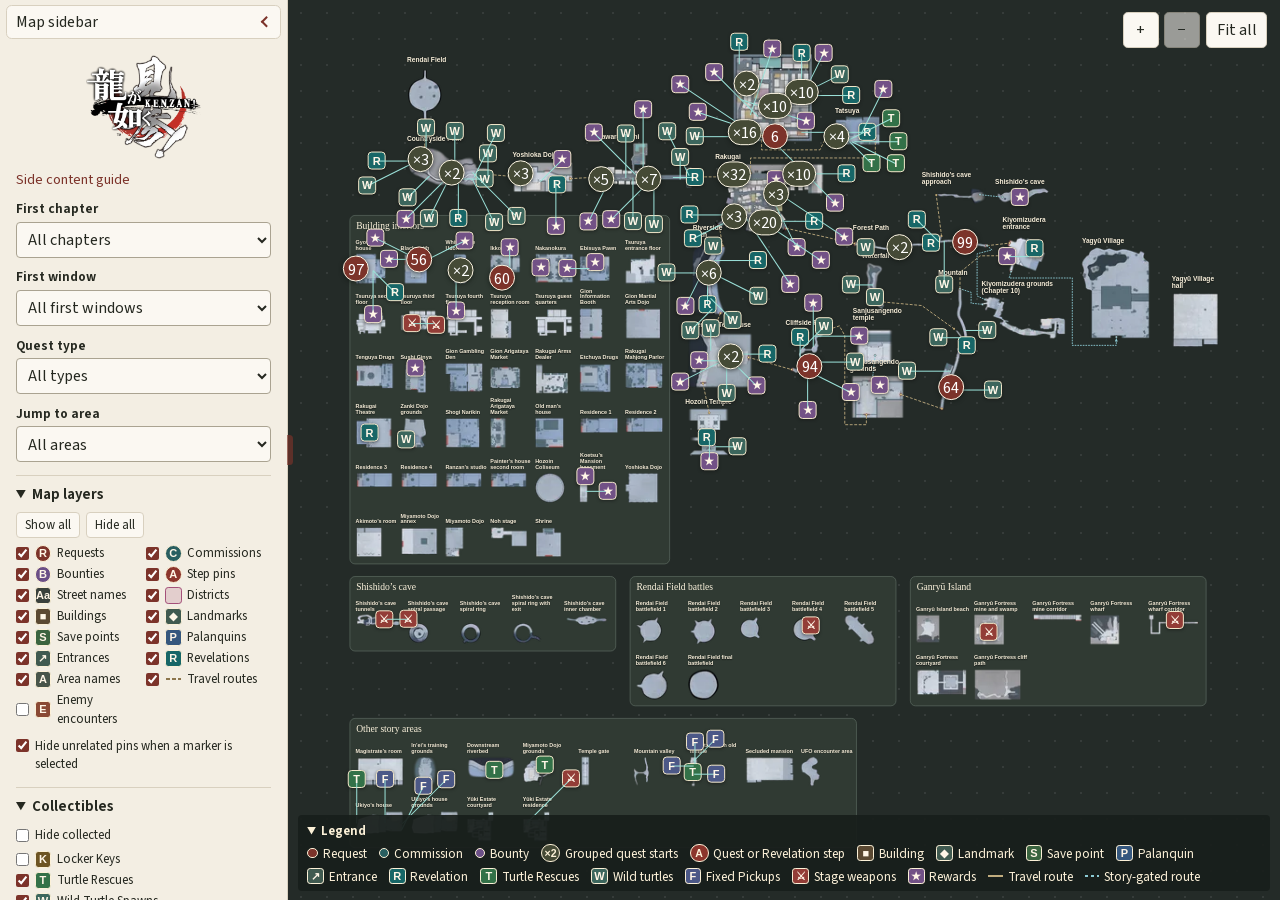
==== commit de3e2ab5: "Publish turtle race planner and refreshed tracker themes Replace the previous tracker themes with th" ====
--- a/map.html
+++ b/map.html
@@ -1357,6 +1357,6 @@
   </dialog>
   <p class="sr-only" id="atlas-controls-help">Drag or use arrow keys to pan. Scroll, pinch or use the zoom buttons to zoom. Select a quest to see its lettered destinations. Use Previous and Next in the quest panel to follow the steps in order. Escape closes the expanded pins. Fit all shows every area.</p>
 </div>
-<script type="application/json" id="atlas-data">{"world":{"width":2990,"height":2739},"tiles":[{"id":"st_gion","x":1325,"y":45,"w":268,"h":304.88,"width":654,"height":744,"group":"Outdoor areas","label":"Gion","shortLabel":"Gion"},{"id":"st_rakugaicho","x":1265,"y":410,"w":368,"h":235.02,"width":797,"height":509,"group":"Outdoor areas","label":"Rakugai","shortLabel":"Rakugai"},{"id":"st_kaido_rakunai","x":870,"y":343,"w":320,"h":160.63,"width":1014,"height":509,"group":"Outdoor areas","label":"Kawaramachi","shortLabel":"Kawaramachi"},{"id":"st_kaido_kawa","x":1190,"y":672,"w":112,"h":249,"width":457,"height":1016,"group":"Outdoor areas","label":"Riverside Path","shortLabel":"Riverside Path"},{"id":"st_kawa_jnt","x":1170,"y":972,"w":225,"h":195.12,"width":512,"height":444,"group":"Outdoor areas","label":"Riverside Tea House","shortLabel":"Riverside Tea House"},{"id":"st_kaido_rindo","x":1725,"y":647,"w":455,"h":56.37,"width":2034,"height":252,"group":"Outdoor areas","label":"Forest Path","shortLabel":"Forest Path"},{"id":"st_kaido_yama","x":2010,"y":823,"w":104,"h":416,"width":512,"height":2048,"group":"Outdoor areas","label":"Mountain Path","shortLabel":"Mountain Path"},{"id":"st_taki","x":1755,"y":740,"w":84,"h":168,"width":512,"height":1024,"group":"Outdoor areas","label":"Waterfall","shortLabel":"Waterfall"},{"id":"st_kaido_tani","x":1500,"y":966,"w":150,"h":149.41,"width":512,"height":510,"group":"Outdoor areas","label":"Cliffside Path","shortLabel":"Cliffside Path"},{"id":"st_kaido_tanbo","x":236,"y":352,"w":280,"h":140,"width":1024,"height":512,"group":"Outdoor areas","label":"Countryside Path","shortLabel":"Countryside Path"},{"id":"st_yoshioka_jnt","x":588,"y":405,"w":215,"h":107.5,"width":512,"height":256,"group":"Outdoor areas","label":"Yoshioka Dojo","shortLabel":"Yoshioka Dojo"},{"id":"st_kiyomizu_jnt","x":2225,"y":645,"w":145,"h":144.43,"width":512,"height":510,"group":"Outdoor areas","label":"Kiyomizudera entrance","shortLabel":"Kiyomizudera entrance"},{"id":"st_kiyomizu","x":2155,"y":858,"w":280,"h":140.85,"width":1978,"height":995,"group":"Outdoor areas","label":"Kiyomizudera grounds (Chapter 10)","shortLabel":"Kiyomizudera grounds (Chapter 10)"},{"id":"st_sanjusangen_jnt","x":1715,"y":1120,"w":180,"h":153.12,"width":462,"height":393,"group":"Outdoor areas","label":"Sanjusangendo grounds","shortLabel":"Sanjusangendo grounds"},{"id":"st_sanjusangendo","x":1725,"y":948,"w":145,"h":145,"width":512,"height":512,"group":"Outdoor areas","label":"Sanjusangendo temple","shortLabel":"Sanjusangendo temple"},{"id":"st_hozoin","x":1165,"y":1230,"w":158,"h":158,"width":511,"height":511,"group":"Outdoor areas","label":"Hozoin Temple","shortLabel":"Hozoin Temple"},{"id":"st_rendaino_jnt","x":236,"y":86,"w":115,"h":224.98,"width":229,"height":448,"group":"Outdoor areas","label":"Rendai Field","shortLabel":"Rendai Field"},{"id":"st_dokutsu_soto","x":1955,"y":493,"w":224,"h":56,"width":1024,"height":256,"group":"Outdoor areas","label":"Shishido’s cave approach","shortLabel":"Shishido’s cave approach"},{"id":"st_tatsuya","x":1665,"y":257,"w":152,"h":94.7,"width":512,"height":319,"group":"Building interiors","label":"Tatsuya interior","shortLabel":"Tatsuya"},{"id":"st_hatsumeika","x":64,"y":713,"w":101.20079522862824,"h":101,"width":504,"height":503,"labelWidth":140,"group":"Building interiors","label":"Gyotensai’s house interior","shortLabel":"Gyotensai’s house"},{"id":"st_kajiya","x":214,"y":713,"w":101,"h":101,"width":512,"height":512,"labelWidth":140,"group":"Building interiors","label":"Blacksmith interior","shortLabel":"Blacksmith"},{"id":"st_udon","x":364,"y":713,"w":101,"h":101,"width":512,"height":512,"labelWidth":140,"group":"Building interiors","label":"Whitesnake Udon interior","shortLabel":"Whitesnake Udon"},{"id":"st_sakaya_01","x":514,"y":713,"w":101,"h":101,"width":512,"height":512,"labelWidth":140,"group":"Building interiors","label":"Ikkonya interior","shortLabel":"Ikkonya"},{"id":"st_sakaya_02","x":664,"y":713,"w":126,"h":95.67,"width":511,"height":388,"labelWidth":140,"group":"Building interiors","label":"Nakanokura interior","shortLabel":"Nakanokura"},{"id":"st_shichiya","x":814,"y":713,"w":101,"h":101,"width":512,"height":512,"labelWidth":140,"group":"Building interiors","label":"Ebisuya Pawn interior","shortLabel":"Ebisuya Pawn"},{"id":"st_tsuruya_1f","x":964,"y":713,"w":100.79920477137176,"h":101,"width":502,"height":503,"labelWidth":140,"group":"Building interiors","label":"Tsuruya entrance floor","shortLabel":"Tsuruya entrance floor"},{"id":"st_dokutsu_01","x":2200,"y":495,"w":190,"h":47.5,"width":1024,"height":256,"group":"Outdoor areas","label":"Shishido’s cave interior","shortLabel":"Shishido’s cave"},{"id":"st_dokutsu_02","x":64,"y":1919,"w":150,"h":37.5,"width":1024,"height":256,"labelWidth":164,"group":"Shishido’s cave","label":"Shishido’s cave tunnels","shortLabel":"Shishido’s cave tunnels"},{"id":"st_dokutsu_03_rasen","x":238,"y":1919,"w":101,"h":101,"width":512,"height":512,"labelWidth":164,"group":"Shishido’s cave","label":"Shishido’s cave spiral passage","shortLabel":"Shishido’s cave spiral passage"},{"id":"st_dokutsu_03_rasen_a00","x":412,"y":1919,"w":101,"h":101,"width":512,"height":512,"labelWidth":164,"group":"Shishido’s cave","label":"Shishido’s cave spiral ring","shortLabel":"Shishido’s cave spiral ring"},{"id":"st_dokutsu_03_rasen_a01","x":586,"y":1919,"w":101,"h":101,"width":512,"height":512,"labelWidth":164,"group":"Shishido’s cave","label":"Shishido’s cave spiral ring with exit","shortLabel":"Shishido’s cave spiral ring with exit"},{"id":"st_dokutsu_04_boss","x":760,"y":1919,"w":150,"h":37.5,"width":1024,"height":256,"labelWidth":164,"group":"Shishido’s cave","label":"Shishido’s cave inner chamber","shortLabel":"Shishido’s cave inner chamber"},{"id":"st_yagyu_sato","x":2490,"y":690,"w":225,"h":309.43,"width":509,"height":700,"group":"Yagyū Village","label":"Yagyū Village","shortLabel":"Yagyū Village"},{"id":"st_yagyu_naka","x":2790,"y":842,"w":160,"h":187.78,"width":288,"height":338,"group":"Yagyū Village","label":"Yagyū Village hall","shortLabel":"Yagyū Village hall"},{"id":"st_ganryu_hama","x":1936,"y":1919,"w":79.31288343558282,"h":101,"width":512,"height":652,"labelWidth":184,"group":"Ganryū Island","label":"Ganryū Island beach","shortLabel":"Ganryū Island beach"},{"id":"st_ganryu_yosai_01","x":2130,"y":1919,"w":101,"h":101,"width":1024,"height":1024,"labelWidth":184,"group":"Ganryū Island","label":"Ganryū Fortress mine and swamp","shortLabel":"Ganryū Fortress mine and swamp"},{"id":"st_ganryu_yosai_01b","x":2324,"y":1919,"w":170,"h":22.25,"width":512,"height":67,"labelWidth":184,"group":"Ganryū Island","label":"Ganryū Fortress mine corridor","shortLabel":"Ganryū Fortress mine corridor"},{"id":"st_ganryu_yosai_02","x":2518,"y":1919,"w":101,"h":101,"width":1024,"height":1024,"labelWidth":184,"group":"Ganryū Island","label":"Ganryū Fortress wharf","shortLabel":"Ganryū Fortress wharf"},{"id":"st_ganryu_yosai_02b","x":2712,"y":1919,"w":170,"h":66.57,"width":1001,"height":392,"labelWidth":184,"group":"Ganryū Island","label":"Ganryū Fortress wharf corridor","shortLabel":"Ganryū Fortress wharf corridor"},{"id":"st_ganryu_yosai_03","x":1936,"y":2102,"w":170,"h":85,"width":1024,"height":512,"labelWidth":184,"group":"Ganryū Island","label":"Ganryū Fortress courtyard","shortLabel":"Ganryū Fortress courtyard"},{"id":"st_ganryu_yosai_04","x":2130,"y":2102,"w":158.5029296875,"h":101,"width":1607,"height":1024,"labelWidth":184,"group":"Ganryū Island","label":"Ganryū Fortress cliff path","shortLabel":"Ganryū Fortress cliff path"},{"id":"st_rendaino_01","x":1000,"y":1919,"w":88.83132530120481,"h":101,"width":292,"height":332,"labelWidth":164,"group":"Rendai Field battles","label":"Rendai Field battlefield 1","shortLabel":"Rendai Field battlefield 1"},{"id":"st_rendaino_02","x":1174,"y":1919,"w":93.394578313253,"h":101,"width":307,"height":332,"labelWidth":164,"group":"Rendai Field battles","label":"Rendai Field battlefield 2","shortLabel":"Rendai Field battlefield 2"},{"id":"st_rendaino_03","x":1348,"y":1919,"w":83.4795918367347,"h":101,"width":324,"height":392,"labelWidth":164,"group":"Rendai Field battles","label":"Rendai Field battlefield 3","shortLabel":"Rendai Field battlefield 3"},{"id":"st_rendaino_04","x":1522,"y":1919,"w":93.394578313253,"h":101,"width":307,"height":332,"labelWidth":164,"group":"Rendai Field battles","label":"Rendai Field battlefield 4","shortLabel":"Rendai Field battlefield 4"},{"id":"st_rendaino_05","x":1696,"y":1919,"w":100.59680638722556,"h":101,"width":499,"height":501,"labelWidth":164,"group":"Rendai Field battles","label":"Rendai Field battlefield 5","shortLabel":"Rendai Field battlefield 5"},{"id":"st_rendaino_06","x":1000,"y":2102,"w":107.59684684684684,"h":101,"width":473,"height":444,"labelWidth":164,"group":"Rendai Field battles","label":"Rendai Field battlefield 6","shortLabel":"Rendai Field battlefield 6"},{"id":"st_rendaino_boss","x":1174,"y":2102,"w":104.46781115879828,"h":101,"width":241,"height":233,"labelWidth":164,"group":"Rendai Field battles","label":"Rendai Field final battlefield","shortLabel":"Rendai Field final battlefield"},{"id":"st_tsuruya_2f","x":64,"y":896,"w":101.39607843137254,"h":101,"width":1024,"height":1020,"labelWidth":140,"group":"Building interiors","label":"Tsuruya second floor","shortLabel":"Tsuruya second floor"},{"id":"st_tsuruya_3f","x":214,"y":896,"w":126,"h":76.78,"width":1198,"height":730,"labelWidth":140,"group":"Building interiors","label":"Tsuruya third floor","shortLabel":"Tsuruya third floor"},{"id":"st_tsuruya_4f","x":364,"y":896,"w":126,"h":93.86,"width":980,"height":730,"labelWidth":140,"group":"Building interiors","label":"Tsuruya fourth floor","shortLabel":"Tsuruya fourth floor"},{"id":"st_tsuruya_dance","x":514,"y":896,"w":72.60642570281125,"h":101,"width":358,"height":498,"labelWidth":140,"group":"Building interiors","label":"Tsuruya reception room","shortLabel":"Tsuruya reception room"},{"id":"st_tsuruya_yoshino","x":664,"y":896,"w":126,"h":93.86,"width":980,"height":730,"labelWidth":140,"group":"Building interiors","label":"Tsuruya guest quarters","shortLabel":"Tsuruya guest quarters"},{"id":"st_annai","x":814,"y":896,"w":76.54479418886199,"h":101,"width":313,"height":413,"labelWidth":140,"group":"Building interiors","label":"Gion Information Booth interior","shortLabel":"Gion Information Booth"},{"id":"st_jiujitsu","x":964,"y":896,"w":118.75151515151515,"h":101,"width":388,"height":330,"labelWidth":140,"group":"Building interiors","label":"Gion Martial Arts Dojo interior","shortLabel":"Gion Martial Arts Dojo"},{"id":"st_kusuriya_02","x":64,"y":1079,"w":126,"h":88.12,"width":479,"height":335,"labelWidth":140,"group":"Building interiors","label":"Tenguya Drugs interior","shortLabel":"Tenguya Drugs"},{"id":"st_sushiya","x":214,"y":1079,"w":101,"h":101,"width":512,"height":512,"labelWidth":140,"group":"Building interiors","label":"Sushi Ginya interior","shortLabel":"Sushi Ginya"},{"id":"st_toba","x":364,"y":1079,"w":126,"h":97.06,"width":505,"height":389,"labelWidth":140,"group":"Building interiors","label":"Gion Gambling Den interior","shortLabel":"Gion Gambling Den"},{"id":"st_yorozuya_01","x":514,"y":1079,"w":101,"h":101,"width":512,"height":512,"labelWidth":140,"group":"Building interiors","label":"Gion Arigataya Market interior","shortLabel":"Gion Arigataya Market"},{"id":"st_bukiya","x":664,"y":1079,"w":110.04842615012106,"h":101,"width":450,"height":413,"labelWidth":140,"group":"Building interiors","label":"Rakugai Arms Dealer interior","shortLabel":"Rakugai Arms Dealer"},{"id":"st_kusuriya_01","x":814,"y":1079,"w":101,"h":101,"width":512,"height":512,"labelWidth":140,"group":"Building interiors","label":"Etchuya Drugs interior","shortLabel":"Etchuya Drugs"},{"id":"st_mahjong","x":964,"y":1079,"w":126,"h":86.25,"width":485,"height":332,"labelWidth":140,"group":"Building interiors","label":"Rakugai Mahjong Parlor interior","shortLabel":"Rakugai Mahjong Parlor"},{"id":"st_misemono","x":64,"y":1262,"w":120.60442260442261,"h":101,"width":486,"height":407,"labelWidth":140,"group":"Building interiors","label":"Rakugai Theatre interior","shortLabel":"Rakugai Theatre"},{"id":"st_rakugai_dojo","x":214,"y":1262,"w":86.94433399602386,"h":101,"width":433,"height":503,"labelWidth":140,"group":"Building interiors","label":"Zanki Dojo grounds","shortLabel":"Zanki Dojo grounds"},{"id":"st_shogi","x":364,"y":1262,"w":118.01052631578948,"h":101,"width":333,"height":285,"labelWidth":140,"group":"Building interiors","label":"Shogi Narikin interior","shortLabel":"Shogi Narikin"},{"id":"st_yorozuya_02","x":514,"y":1262,"w":53.66262626262626,"h":101,"width":263,"height":495,"labelWidth":140,"group":"Building interiors","label":"Rakugai Arigataya Market interior","shortLabel":"Rakugai Arigataya Market"},{"id":"st_minka_binbo","x":664,"y":1262,"w":97.17594654788418,"h":101,"width":432,"height":449,"labelWidth":140,"group":"Building interiors","label":"Old man’s house interior","shortLabel":"Old man’s house"},{"id":"st_minka_default","x":814,"y":1262,"w":126,"h":48.4,"width":505,"height":194,"labelWidth":140,"group":"Building interiors","label":"Residence 1 interior","shortLabel":"Residence 1"},{"id":"st_minka_default02","x":964,"y":1262,"w":126,"h":48.4,"width":505,"height":194,"labelWidth":140,"group":"Building interiors","label":"Residence 2 interior","shortLabel":"Residence 2"},{"id":"st_minka_default03","x":64,"y":1445,"w":126,"h":48.4,"width":505,"height":194,"labelWidth":140,"group":"Building interiors","label":"Residence 3 interior","shortLabel":"Residence 3"},{"id":"st_minka_default04","x":214,"y":1445,"w":126,"h":48.4,"width":505,"height":194,"labelWidth":140,"group":"Building interiors","label":"Residence 4 interior","shortLabel":"Residence 4"},{"id":"st_minka_gaka","x":364,"y":1445,"w":126,"h":48.4,"width":505,"height":194,"labelWidth":140,"group":"Building interiors","label":"Ranzan’s studio","shortLabel":"Ranzan’s studio"},{"id":"st_minka_gaka02","x":514,"y":1445,"w":126,"h":48.4,"width":505,"height":194,"labelWidth":140,"group":"Building interiors","label":"Painter’s house second room","shortLabel":"Painter’s house second room"},{"id":"st_hozoin_budo","x":664,"y":1445,"w":100.7959595959596,"h":101,"width":494,"height":495,"labelWidth":140,"group":"Building interiors","label":"Hozoin Coliseum","shortLabel":"Hozoin Coliseum"},{"id":"st_koetsu_chika","x":814,"y":1445,"w":26.508305647840533,"h":101,"width":237,"height":903,"labelWidth":140,"group":"Building interiors","label":"Koetsu’s Mansion basement","shortLabel":"Koetsu’s Mansion basement"},{"id":"st_yoshioka_ienonaka","x":964,"y":1445,"w":110.782722513089,"h":101,"width":419,"height":382,"labelWidth":140,"group":"Building interiors","label":"Yoshioka Dojo interior","shortLabel":"Yoshioka Dojo"},{"id":"st_akimoto","x":64,"y":1628,"w":87.95949367088608,"h":101,"width":344,"height":395,"labelWidth":140,"group":"Building interiors","label":"Akimoto’s room","shortLabel":"Akimoto’s room"},{"id":"st_akudaikan","x":64,"y":2393,"w":162,"h":99.89,"width":446,"height":275,"labelWidth":176,"group":"Other story areas","label":"Magistrate’s room","shortLabel":"Magistrate’s room"},{"id":"st_inei","x":250,"y":2393,"w":101,"h":101,"width":512,"height":512,"labelWidth":176,"group":"Other story areas","label":"In’ei’s training grounds","shortLabel":"In’ei’s training grounds"},{"id":"st_karyu","x":436,"y":2393,"w":162,"h":80.92,"width":1013,"height":506,"labelWidth":176,"group":"Other story areas","label":"Downstream riverbed","shortLabel":"Downstream riverbed"},{"id":"st_miya_dojo","x":622,"y":2393,"w":99.21062992125984,"h":101,"width":499,"height":508,"labelWidth":176,"group":"Other story areas","label":"Miyamoto Dojo grounds","shortLabel":"Miyamoto Dojo grounds"},{"id":"st_miya_dojo_hanare","x":214,"y":1628,"w":126,"h":95.54,"width":426,"height":323,"labelWidth":140,"group":"Building interiors","label":"Miyamoto Dojo annex","shortLabel":"Miyamoto Dojo annex"},{"id":"st_miya_dojo_naka","x":364,"y":1628,"w":60.073459715639814,"h":101,"width":502,"height":844,"labelWidth":140,"group":"Building interiors","label":"Miyamoto Dojo interior","shortLabel":"Miyamoto Dojo"},{"id":"st_noh","x":514,"y":1628,"w":126,"h":65.2,"width":858,"height":444,"labelWidth":140,"group":"Building interiors","label":"Noh stage","shortLabel":"Noh stage"},{"id":"st_sanmon","x":808,"y":2393,"w":50.298804780876495,"h":101,"width":250,"height":502,"labelWidth":176,"group":"Other story areas","label":"Temple gate","shortLabel":"Temple gate"},{"id":"st_toaru_tani","x":994,"y":2393,"w":51.66968781470292,"h":101,"width":508,"height":993,"labelWidth":176,"group":"Other story areas","label":"Mountain valley","shortLabel":"Mountain valley"},{"id":"st_toaru_tera","x":1180,"y":2393,"w":24.68661257606491,"h":101,"width":241,"height":986,"labelWidth":176,"group":"Other story areas","label":"Mountain Path old temple","shortLabel":"Mountain Path old temple"},{"id":"st_toaru_yashiki","x":1366,"y":2393,"w":162,"h":89.28,"width":499,"height":275,"labelWidth":176,"group":"Other story areas","label":"Secluded mansion interior","shortLabel":"Secluded mansion"},{"id":"st_ufo","x":1552,"y":2393,"w":66.13806706114399,"h":101,"width":332,"height":507,"labelWidth":176,"group":"Other story areas","label":"UFO encounter area","shortLabel":"UFO encounter area"},{"id":"st_ukiyo_ienonaka","x":64,"y":2576,"w":162,"h":76.64,"width":1004,"height":475,"labelWidth":176,"group":"Other story areas","label":"Ukiyo’s house interior","shortLabel":"Ukiyo’s house"},{"id":"st_ukiyo_ienosoto","x":250,"y":2576,"w":162,"h":76.64,"width":1004,"height":475,"labelWidth":176,"group":"Other story areas","label":"Ukiyo’s house grounds","shortLabel":"Ukiyo’s house grounds"},{"id":"st_yashiro","x":664,"y":1628,"w":89.68103448275862,"h":101,"width":309,"height":348,"labelWidth":140,"group":"Building interiors","label":"Shrine interior","shortLabel":"Shrine"},{"id":"st_yuuki_nakaniwa","x":436,"y":2576,"w":90.93470790378007,"h":101,"width":786,"height":873,"labelWidth":176,"group":"Other story areas","label":"Yūki Estate courtyard","shortLabel":"Yūki Estate courtyard"},{"id":"st_yuuki_shinshitsu","x":622,"y":2576,"w":90.93470790378007,"h":101,"width":786,"height":873,"labelWidth":176,"group":"Other story areas","label":"Yūki Estate residence","shortLabel":"Yūki Estate residence"}],"quests":[{"id":1,"name":"Kinuyo of Yumejiya","type":"Requests","window":"5-1","where":"Gion Inari Shrine, Gion","chapter":"5","pin":{"area":"st_gion","x":0.853393,"y":0.423791,"precision":"exact","note":"Game location checked against the walkthrough. Kinuyo’s opening conversation at Gion Inari Shrine.","gameRecord":"00830275"},"requires":"Max Kinuyo's heart gauge at Yumejiya.","prerequisites":{"parts":[{"text":"Max Kinuyo's heart gauge at Yumejiya."}],"links":[]},"steps":[{"letter":"A","text":"Meet Kinuyo at Gion Inari Shrine."},{"letter":"B","text":"Approach Tsurumaru and the yujo at Gion Main Gate."},{"letter":"A","text":"Tell Kinuyo what you saw."},{"letter":"C","text":"Find Tsurumaru again in the lane just south of Nakatsuji, west of the main street. Wait for the yujo to leave, then talk to him and win the fight."},{"letter":"A","text":"Report back to Kinuyo."}],"locations":{"A":{"area":"st_gion","x":0.849506,"y":0.434217,"precision":"reference"},"B":{"area":"st_gion","x":0.486846,"y":0.894961,"precision":"reference"},"C":{"area":"st_gion","x":0.382792,"y":0.587351,"precision":"reference"}}},{"id":2,"name":"Suzukaze of Yumejiya","type":"Requests","window":"5-1","where":"Yumejiya, Gion","chapter":"5","pin":{"area":"st_gion","x":0.51898,"y":0.5766,"precision":"exact","note":"Start marker A registered from the walkthrough map to the installed game map."},"requires":"Max Suzukaze's heart gauge at Yumejiya.","prerequisites":{"parts":[{"text":"Max Suzukaze's heart gauge at Yumejiya."}],"links":[]},"steps":[{"letter":"A","text":"Speak to the owner outside Yumejiya."},{"letter":"B","text":"Go around the corner and approach Suzukaze and her father. Speak to her after he leaves."},{"letter":"C","text":"Confront her father outside Azamiya and beat him. The follow-up takes place at Yumejiya."}],"locations":{"A":{"area":"st_gion","x":0.518981,"y":0.576604,"precision":"reference"},"B":{"area":"st_gion","x":0.58631,"y":0.52959,"precision":"reference"},"C":{"area":"st_gion","x":0.401154,"y":0.512127,"precision":"reference"}}},{"id":3,"name":"Momochika of Yumejiya","type":"Requests","window":"5-1","where":"Gion Inari Shrine, Gion","chapter":"5","pin":{"area":"st_gion","x":0.86481,"y":0.51481,"precision":"exact","note":"Start marker A registered from the walkthrough map to the installed game map."},"requires":"Max Momochika's heart gauge at Yumejiya.","prerequisites":{"parts":[{"text":"Max Momochika's heart gauge at Yumejiya."}],"links":[]},"steps":[{"letter":"A","text":"Approach Momochika and the man at Gion Inari Shrine. Follow the scene into the den."},{"text":"Reach 1,000,000 chips to finish without a fight. If you run out, defeat the lender outside. Either outcome completes the request."}],"locations":{"A":{"area":"st_gion","x":0.864808,"y":0.514814,"precision":"reference"}}},{"id":4,"name":"Hinagiku of Azamiya","type":"Requests","window":"5-1","where":"Gion Inari Shrine, Gion","chapter":"5","pin":{"area":"st_gion","x":0.822631,"y":0.540316,"precision":"exact","note":"Game location checked against the walkthrough. Hinagiku before she asks you to leave the shrine.","gameRecord":"0083036a"},"requires":"Max Hinagiku's heart gauge at Azamiya.","prerequisites":{"parts":[{"text":"Max Hinagiku's heart gauge at Azamiya."}],"links":[]},"steps":[{"letter":"A","text":"Meet Hinagiku at Gion Inari Shrine. The walk takes you to Suiten Inari Shrine."},{"text":"Defeat the three attackers. Take out the short-sword wielder first if he keeps interrupting you."}],"locations":{"A":{"area":"st_gion","x":0.831144,"y":0.530933,"precision":"reference"}}},{"id":5,"name":"Hanamaru of Azamiya","type":"Requests","window":"5-1","where":"Suiten Inari Shrine, Gion","chapter":"5","pin":{"area":"st_gion","x":0.143184,"y":0.864498,"precision":"exact","note":"Game location checked against the walkthrough. Hanamaru and her father at Suiten Inari Shrine.","gameRecord":"0083037f"},"requires":"Max Hanamaru's heart gauge at Azamiya and bring 1 ryō.","prerequisites":{"parts":[{"text":"Max Hanamaru's heart gauge at Azamiya and bring 1 ryō."}],"links":[]},"steps":[{"letter":"A","text":"Find Hanamaru at Suiten Inari Shrine."},{"letter":"B","text":"Buy the fourth medicine from the seller outside Tenguya Drugs for 1 ryō."},{"letter":"A","text":"Give the medicine to Hanamaru’s father. The closing scene is at Azamiya."}],"locations":{"A":{"area":"st_gion","x":0.139488,"y":0.84929,"precision":"reference"},"B":{"area":"st_gion","x":0.277207,"y":0.506754,"precision":"reference"}}},{"id":6,"name":"Shirayuki of Azamiya","type":"Requests","window":"5-1","where":"Gion gate, Gion","chapter":"5","pin":{"area":"st_gion","x":0.524857,"y":0.909229,"precision":"exact","note":"Game location checked against the walkthrough. The opening conversation by the Gion gate.","gameRecord":"0083038c"},"requires":"Max Shirayuki's heart gauge at Azamiya.","prerequisites":{"parts":[{"text":"Max Shirayuki's heart gauge at Azamiya."}],"links":[]},"steps":[{"letter":"A","text":"Talk to Komeyoshi at Gion Main Gate. Wait for Shirayuki and watch the restaurant scene."},{"letter":"B","text":"Approach Komeyoshi at the far east end of Tsurumachi Alley and beat the two men with him."}],"locations":{"A":{"area":"st_gion","x":0.523571,"y":0.901678,"precision":"reference"},"B":{"area":"st_gion","x":0.924487,"y":0.20183,"precision":"reference"}}},{"id":7,"name":"Asagiri of Yumejiya","type":"Requests","window":"5-1","where":"Gion Inari Shrine, then Yumejiya","chapter":"5","pin":{"area":"st_gion","x":0.826381,"y":0.520868,"precision":"exact","note":"Game location checked against the walkthrough. The opening approach trigger at Gion Inari Shrine.","gameRecord":"018303a1"},"requires":"Complete Requests #1–6, max Asagiri's heart gauge, and have 50 ryō for the final scene.","prerequisites":{"parts":[{"text":"Complete Requests "},{"id":1,"text":"#1"},{"text":", "},{"id":2,"text":"#2"},{"text":", "},{"id":3,"text":"#3"},{"text":", "},{"id":4,"text":"#4"},{"text":", "},{"id":5,"text":"#5"},{"text":", "},{"id":6,"text":"#6"},{"text":", max Asagiri's heart gauge, and have 50 ryō for the final scene."}],"links":[]},"steps":[{"letter":"A","text":"Go to Gion Inari Shrine for the arranged meeting."},{"letter":"B","text":"After the owner stops you, approach Asagiri and Toramaro outside Yumejiya."},{"letter":"B","text":"Talk to Asagiri with at least 50 ryō. Win the ensuing fight. You get the money back."}],"locations":{"A":{"area":"st_gion","x":0.812781,"y":0.5175,"precision":"reference"},"B":{"area":"st_gion","x":0.51745,"y":0.583321,"precision":"reference"}}},{"id":101,"name":"The Insurmountable Debtor","type":"Commissions","window":"5-1","where":"Gion · Kamemachi Alley behind Tsuruya, beside the injured debt collectors","chapter":"5","pin":{"area":"st_gion","x":0.170006,"y":0.331216,"precision":"exact","note":"Game location checked against the walkthrough. The injured collectors in Kamemachi Alley before the fight.","gameRecord":"00c0009e"},"requires":"","steps":[{"letter":"A","text":"Speak to the injured debt collector in Kamemachi Alley and agree to collect from Kumanosuke."},{"letter":"B","text":"Find Kumanosuke inside Sushi Ginya. Accept his challenge and win the fight outside for 1 ryō."}],"locations":{"A":{"area":"st_gion","x":0.182334,"y":0.314665,"precision":"reference"},"B":{"area":"st_gion","x":0.552645,"y":0.247502,"precision":"reference"}}},{"id":8,"name":"Gion Guidebook","type":"Requests","window":"5-2","where":"Guidebook author near the Gion gate and Arigataya Market","chapter":"5","pin":{"area":"st_gion","x":0.501721,"y":0.903061,"precision":"exact","note":"Game location checked against the walkthrough. The guidebook author near the main gate.","gameRecord":"00b00117"},"requires":"Complete at least one of Requests #1–7 and receive that Yūjo’s final letter to start. You’ll need all seven final letters and reports to finish.","prerequisites":{"parts":[{"text":"Complete at least one of Requests "},{"id":1,"text":"#1"},{"text":", "},{"id":2,"text":"#2"},{"text":", "},{"id":3,"text":"#3"},{"text":", "},{"id":4,"text":"#4"},{"text":", "},{"id":5,"text":"#5"},{"text":", "},{"id":6,"text":"#6"},{"text":", "},{"id":7,"text":"#7"},{"text":" and receive that Yūjo’s final letter to start. You’ll need all seven final letters and reports to finish."}],"links":[]},"steps":[{"letter":"A","text":"Talk to the guidebook author near the Gion gate. Use the top option to offer information about a yujo whose request is done."},{"text":"For the best payment, choose Kinuyo 3/3/2/1, Suzukaze 3/1/2/1, Momochika 1/2/2/3, Hinagiku 3/1/2/1, Hanamaru 1/2/2/3, Shirayuki 2/2/3/2, Asagiri 1/2/1/3. Count from the top."},{"letter":"B","text":"Enter and leave Arigataya Market to move the quest along."},{"letter":"A","text":"Return to collect your payment. Repeat until you’ve covered all seven yujo."}],"locations":{"A":{"area":"st_gion","x":0.501721,"y":0.903061,"precision":"game","photo":{"source":"assets/quest-step-photos/8-A.c14eb0b9c650e5f0.webp","preview":"assets/quest-step-photos/8-A-thumb.7b452750f224d008.webp","width":640,"height":360}},"B":{"area":"st_gion","x":0.450747,"y":0.690238,"precision":"game"}}},{"id":9,"name":"Becoming a Man","type":"Requests","window":"5-2","where":"Guidebook author on Kadomachi near Ebisuya Pawn, Gion","chapter":"5","pin":{"area":"st_gion","x":0.69649,"y":0.28914,"precision":"exact","note":"Start marker A registered from the walkthrough map to the installed game map."},"requires":"Complete #8 Gion Guidebook.","prerequisites":{"parts":[{"text":"Complete "},{"id":8,"text":"#8 Gion Guidebook"},{"text":"."}],"links":[]},"steps":[{"letter":"A","text":"Find the guidebook author hesitating outside a brothel on Kadomachi near Ebisuya Pawn. Talk to him and accompany him inside."}],"locations":{"A":{"area":"st_gion","x":0.696485,"y":0.289143,"precision":"reference"}}},{"id":102,"name":"The Immovable Man","type":"Commissions","window":"5-2","where":"Gion · Outside Tatsuya, where a pigeon delivers Chidoriya’s letter","chapter":"5","pin":{"area":"st_gion","x":0.412548,"y":0.895504,"precision":"exact","note":"Game location checked against the walkthrough. The pigeon letter trigger outside Tatsuya.","gameRecord":"01b0011b"},"requires":"","unlock":"After talking to Yoshino and Itō at the Tsuruya’s back entrance.","steps":[{"letter":"A","text":"Read the pigeon letter near Tatsuya."},{"letter":"B","text":"Talk to the man sitting outside Chidoriya on Monzen Alley, east of Gion Main Gate. Win both fights."}],"locations":{"A":{"area":"st_gion","x":0.412548,"y":0.895504,"precision":"game"},"B":{"area":"st_gion","x":0.907164,"y":0.819432,"precision":"game"}}},{"id":103,"name":"Moving the Dog","type":"Commissions","window":"5-4","where":"Gion · Outside Tatsuya for Yosuke’s pigeon letter, then Inari Shrine Path","chapter":"5","pin":{"area":"st_gion","x":0.47613,"y":0.87213,"precision":"exact","note":"Start marker A registered from the walkthrough map to the installed game map."},"requires":"The Immovable Man (#102)","prerequisites":{"parts":[{"text":""},{"id":102,"text":"The Immovable Man (#102)"},{"text":""}],"links":[]},"unlock":"After learning about Kōetsu from Itō.","steps":[{"letter":"A","text":"Read the commission letter on Gion’s main street near Tatsuya."},{"letter":"B","text":"Bring two food items to the dog outside the den off Inari Shrine Path. Interact and take the first option twice to feed it."}],"locations":{"A":{"area":"st_gion","x":0.453543,"y":0.893948,"precision":"game"},"B":{"area":"st_gion","x":0.82619,"y":0.679624,"precision":"game"}}},{"id":104,"name":"Storage Locker Instructions","type":"Commissions","window":"5-4","where":"Gion · Talk to the man standing by the lockers east of the main gate","chapter":"5","pin":{"area":"st_gion","x":0.64206,"y":0.839603,"precision":"exact","note":"Game location checked against the walkthrough. The man who explains the lockers.","gameRecord":"00b000e0"},"requires":"","unlock":"After learning about Kōetsu from Itō.","steps":[{"letter":"A","text":"Talk to the man beside the storage lockers on Monzen Alley and accept the commission."},{"letter":"B","text":"Go to the northeast corner of the Suiten Inari well area. Look up and interact with the roof, then choose the first option to take the key. The man near the well can point it out."},{"letter":"A","text":"Return the key to the man at the lockers. Use Locker Key J-2 to get the Book of Offerings to Suijin. Other locker keys can now appear."}],"locations":{"A":{"area":"st_gion","x":0.64206,"y":0.839603,"precision":"game"},"B":{"area":"st_gion","x":0.16365,"y":0.818765,"precision":"game"}}},{"id":10,"name":"The Togarashi Girl","type":"Requests","window":"5-6","where":"Shijo Avenue East near Yasaka Shrine Entrance, Rakugai","chapter":"5","pin":{"area":"st_rakugaicho","x":0.761104,"y":0.159426,"precision":"exact","note":"Game location checked against the walkthrough. The Togarashi girl at her stall.","gameRecord":"0002004a"},"requires":"Bring 10 mon.","prerequisites":{"parts":[{"text":"Bring 10 mon."}],"links":[]},"steps":[{"letter":"A","text":"Buy a pepper from the girl in red, then walk away until two men approach her."},{"letter":"A","text":"Talk to their leader, pick the first option to intervene and beat both men."}],"locations":{"A":{"area":"st_rakugaicho","x":0.756715,"y":0.160737,"precision":"reference"}}},{"id":11,"name":"Hole in the Shoji","type":"Requests","window":"5-6","where":"House on the south side of Ebisu Street, west of Hanami Alley South, Rakugai","chapter":"5","pin":{"area":"st_rakugaicho","x":0.454076,"y":0.850409,"precision":"exact","note":"Game location checked against the walkthrough. The old man at the house before you accept the job.","gameRecord":"000202d9"},"requires":"Complete #10 The Togarashi Girl.","prerequisites":{"parts":[{"text":"Complete "},{"id":10,"text":"#10 The Togarashi Girl"},{"text":"."}],"links":[]},"steps":[{"letter":"A","text":"Talk to the old man on the south side of Ebisu Street, west of Hanami Alley. Choose the second option to keep watch and approach the man who peers at the door."},{"letter":"B","text":"Find the man peeking around a corner south of the Blacksmith and defeat him."},{"letter":"A","text":"Hear the explanation at the house on Ebisu Street."},{"letter":"C","text":"Confront Ukichi in front of Gion Main Gate on the Rakugai side and beat him."},{"letter":"A","text":"Return to the house on Ebisu Street."}],"locations":{"A":{"area":"st_rakugaicho","x":0.469465,"y":0.833042,"precision":"reference"},"B":{"area":"st_rakugaicho","x":0.564797,"y":0.685606,"precision":"reference"},"C":{"area":"st_rakugaicho","x":0.415528,"y":0.148942,"precision":"reference"}}},{"id":12,"name":"Crazy Tanaka Appears","type":"Requests","window":"5-6","where":"Shijo Avenue West, Rakugai","chapter":"5","pin":{"area":"st_rakugaicho","x":0.169459,"y":0.169092,"precision":"exact","note":"Game location checked against the walkthrough. Tanaka before the first purchase.","gameRecord":"00b00008"},"requires":"Bring 200 mon.","prerequisites":{"parts":[{"text":"Bring 200 mon."}],"links":[]},"steps":[{"letter":"A","text":"Buy Tanaka’s coin purse for 200 mon. Walk away and pick the first option to try putting money into it."}],"locations":{"A":{"area":"st_rakugaicho","x":0.164655,"y":0.158771,"precision":"reference"}}},{"id":13,"name":"Terakoya Homework - Reading","type":"Requests","window":"5-6","where":"Mametaro’s veranda on the south side of Ebisu Street, Rakugai","chapter":"5","pin":{"area":"st_rakugaicho","x":0.273843,"y":0.783086,"precision":"exact","note":"Game location checked against the walkthrough. Mametaro’s veranda.","gameRecord":"007c0197"},"requires":"None.","prerequisites":{"parts":[{"text":"None."}],"links":[]},"steps":[{"letter":"A","text":"Take the first option to help Mametaro with his homework. Answer with options 2, 1, 1 from the top. The first answer affects #53."}],"locations":{"A":{"area":"st_rakugaicho","x":0.282565,"y":0.783897,"precision":"reference"}}},{"id":14,"name":"The Taste of Candy 1 - Sweet Memories","type":"Requests","window":"5-11","where":"East end of Higashiyama Shopping District, Rakugai","chapter":"5","pin":{"area":"st_rakugaicho","x":0.508598,"y":0.61334,"precision":"exact","note":"Game location checked against the walkthrough. The child who first tells you about the candy.","gameRecord":"00490046"},"requires":"Bring 1,500 mon.","prerequisites":{"parts":[{"text":"Bring 1,500 mon."}],"links":[]},"unlock":"After defeating the yakuza’s bodyguard.","steps":[{"letter":"A","text":"Talk to the boy in Higashiyama Shopping District and agree to buy candy."},{"letter":"B","text":"Buy gold-colored candy, fourth on the list, for 1,500 mon. Confirm with the left option."},{"letter":"B","text":"Speak to the boy by the stall. Choose the second option and hand him the gold-colored candy."}],"locations":{"A":{"area":"st_rakugaicho","x":0.513368,"y":0.616803,"precision":"reference"},"B":{"area":"st_rakugaicho","x":0.349046,"y":0.587316,"precision":"reference"}}},{"id":15,"name":"The Taste of Candy 2 - The Candy Man's Secret","type":"Requests","window":"5-11","where":"Same candy stall in Higashiyama Shopping District, Rakugai","chapter":"5","pin":{"area":"st_rakugaicho","x":0.33482,"y":0.593253,"precision":"exact","note":"Game location checked against the walkthrough. The child at the candy stall before the conversation.","gameRecord":"0049005a"},"requires":"Complete #14 The Taste of Candy 1 - Sweet Memories.","prerequisites":{"parts":[{"text":"Complete "},{"id":14,"text":"#14 The Taste of Candy 1 - Sweet Memories"},{"text":"."}],"links":[]},"unlock":"After defeating the yakuza’s bodyguard.","steps":[{"letter":"A","text":"Walk away from the candy stall until you overhear the vendor. Turn back and defeat him."}],"locations":{"A":{"area":"st_rakugaicho","x":0.349046,"y":0.583384,"precision":"reference"}}},{"id":16,"name":"The Fiance","type":"Requests","window":"5-12","where":"Western end of Kawaramachi’s main avenue","chapter":"5","pin":{"area":"st_kaido_rakunai","x":0.047463,"y":0.762273,"precision":"exact","note":"Game location checked against the walkthrough. The first approach trigger on the west side of Kawaramachi.","gameRecord":"018305a3"},"requires":"Unequip any Resurrection Magatama before the fight.","prerequisites":{"parts":[{"text":"Unequip any Resurrection Magatama before the fight."}],"links":[]},"unlock":"Defeat the yakuza’s bodyguard, then show your permit at the Rakugai checkpoint to reach Kawaramachi. You can start before speaking to the attendant outside Kōetsu’s mansion.","steps":[{"letter":"A","text":"Approach Okiku at the western end of Kawaramachi. Follow the scene and let Tasuke win the fight to get the hairpin."}],"locations":{"A":{"area":"st_kaido_rakunai","x":0.049534,"y":0.761819,"precision":"reference"}}},{"id":17,"name":"Gonnosuke","type":"Requests","window":"5-12","where":"Two townspeople on the south side of the Shijo Bridge approach, Kawaramachi","chapter":"5","pin":{"area":"st_kaido_rakunai","x":0.53887,"y":0.752,"precision":"exact","note":"Start marker A registered from the walkthrough map to the installed game map."},"requires":"Complete #16 The Fiance.","prerequisites":{"parts":[{"text":"Complete "},{"id":16,"text":"#16 The Fiance"},{"text":"."}],"links":[]},"unlock":"Defeat the yakuza’s bodyguard, then show your permit at the Rakugai checkpoint to reach Kawaramachi. You can start before speaking to the attendant outside Kōetsu’s mansion.","steps":[{"letter":"A","text":"Speak to the two townspeople on the south side of the Kawaramachi approach to Shijo Bridge."},{"letter":"B","text":"Approach Gonnosuke on the north side of the avenue, a little west of Pin B. After the scene, continue east to Pin B and approach him again. Choose “Don’t Pay” when he demands 3 ryō and win the fight. Choose “Look for Gonbei” when his wife asks for help."},{"letter":"C","text":"Approach him by the Yasaka Shrine entrance at the east end of Shijo Avenue East, Rakugai."}],"locations":{"A":{"area":"st_kaido_rakunai","x":0.515904,"y":0.7492,"precision":"game"},"B":{"area":"st_kaido_rakunai","x":0.305096,"y":0.664611,"precision":"game"},"C":{"area":"st_rakugaicho","x":0.827928,"y":0.19391,"precision":"game"}}},{"id":18,"name":"Water from the Ladle 1","type":"Requests","window":"5-13","where":"Outside the inn on the west side of Hanami Alley South, Rakugai","chapter":"5","pin":{"area":"st_rakugaicho","x":0.530669,"y":0.585574,"precision":"exact","note":"Game location checked against the walkthrough. The woman outside the inn before the request starts.","gameRecord":"00020239"},"requires":"None.","prerequisites":{"parts":[{"text":"None."}],"links":[]},"unlock":"After Kōetsu sends you to Shishido's Cave.","steps":[{"letter":"A","text":"Walk past the woman outside the inn on Hanami Alley South. Choose the third option to forgive her. This improves the combined payout with #40."}],"locations":{"A":{"area":"st_rakugaicho","x":0.53971,"y":0.573555,"precision":"reference"}}},{"id":105,"name":"A Cry for Help","type":"Commissions","window":"5-13","where":"Gion · Near the storage lockers on Monzen Alley, where a pigeon delivers a letter","chapter":"5","pin":{"area":"st_gion","x":0.613458,"y":0.833269,"precision":"exact","note":"Game location checked against the walkthrough. The pigeon letter trigger on Monzen Alley.","gameRecord":"017c05ec"},"requires":"Moving the Dog (#103)","prerequisites":{"parts":[{"text":""},{"id":103,"text":"Moving the Dog (#103)"},{"text":""}],"links":[]},"unlock":"After being sent to fight Shishido in the cave.","steps":[{"letter":"A","text":"Read the pigeon letter by the Monzen Alley storage lockers."},{"letter":"B","text":"Approach Yayoi and her companion on Kadomachi near Ebisuya Pawn, north of Gion Inari Shrine. Defeat the samurai who charges you."}],"locations":{"A":{"area":"st_gion","x":0.613458,"y":0.833269,"precision":"game"},"B":{"area":"st_gion","x":0.871635,"y":0.270702,"precision":"game"}}},{"id":19,"name":"Old Man of the Enchanted Swords","type":"Requests","window":"5-15","where":"Yamato Alley South, Rakugai","chapter":"5","pin":{"area":"st_rakugaicho","x":0.174915,"y":0.764165,"precision":"exact","note":"Game location checked against the walkthrough. The opening approach trigger at the sword seller.","gameRecord":"0102054b"},"requires":"None.","prerequisites":{"parts":[{"text":"None."}],"links":[]},"unlock":"After the greatsword training.","steps":[{"letter":"A","text":"Look at the traveling seller’s sword on Yamato Alley South. Either response to the 1,000 mon offer leads to the old man stepping in. Agree to help recover his swords."}],"locations":{"A":{"area":"st_rakugaicho","x":0.175944,"y":0.762273,"precision":"reference"}}},{"id":20,"name":"Enchanted Sword Retrieval","type":"Requests","window":"5-15","where":"Starts when you finish #19 on Yamato Alley South. Bring the swords to the old man at the Rakugai blacksmith.","chapter":"5","pin":{"area":"st_rakugaicho","x":0.17594,"y":0.76227,"precision":"exact","note":"Start marker A registered from the walkthrough map to the installed game map."},"requires":"Complete #19 Old Man of the Enchanted Swords.","prerequisites":{"parts":[{"text":"Complete "},{"id":19,"text":"#19 Old Man of the Enchanted Swords"},{"text":"."}],"links":[]},"unlock":"After the greatsword training.","steps":[{"letter":"A","text":"Finish #19 on Yamato Alley South to begin this request."},{"letter":"C","text":"Buy Bassarimaru at Ebisuya Pawn from Chapter 6 onward."},{"text":"Collect the Drunken Blade, Beckoning Sword and Greedy Katana from #25, #42 and #43. Get the Mortal Blade from Bounty #136."},{"letter":"B","text":"Meet the old man at the Rakugai Blacksmith and hand in the five swords one at a time."}],"locations":{"A":{"area":"st_rakugaicho","x":0.175944,"y":0.762273,"precision":"reference"},"C":{"area":"st_gion","x":0.73047,"y":0.316712,"precision":"game"},"B":{"area":"st_kajiya","x":0.259825,"y":0.082119,"precision":"game"}}},{"id":21,"name":"The Show-Off","type":"Requests","window":"5-20","where":"Tea house seating on Yamato Alley South, Rakugai","chapter":"5","pin":{"area":"st_rakugaicho","x":0.115027,"y":0.813457,"precision":"exact","note":"Game location checked against the walkthrough. The opening table conversation, before the group leaves the tea shop.","gameRecord":"0083021e"},"requires":"Complete #18 Water from the Ladle 1.","prerequisites":{"parts":[{"text":"Complete "},{"id":18,"text":"#18 Water from the Ladle 1"},{"text":"."}],"links":[]},"unlock":"After defeating Shishido.","steps":[{"letter":"A","text":"Talk to the man seated with two women on Yamato Alley South."},{"letter":"B","text":"Enter Forest Path and pass the women as they run back."},{"letter":"C","text":"Approach the man twice, choose the first option to help and defeat the bandits. Let him take credit with the first option."}],"locations":{"A":{"area":"st_rakugaicho","x":0.133296,"y":0.813384,"precision":"reference"},"B":{"area":"st_kaido_rindo","x":0.112963,"y":0.693335,"precision":"reference"},"C":{"area":"st_kaido_rindo","x":0.319934,"y":0.808212,"precision":"reference"}}},{"id":22,"name":"The Truth of the Donations","type":"Requests","window":"5-20","where":"West side of Higashiyama Shopping District, Rakugai","chapter":"5","pin":{"area":"st_rakugaicho","x":0.401034,"y":0.600863,"precision":"exact","note":"Game location checked against the walkthrough. The merchant in the opening donation conversation.","gameRecord":"004900b5"},"requires":"None.","prerequisites":{"parts":[{"text":"None."}],"links":[]},"unlock":"After defeating Shishido.","steps":[{"letter":"A","text":"Speak to the three people by the fortune teller in western Higashiyama Shopping District."},{"letter":"B","text":"Follow Kota east to the Hanami Alley intersection."},{"letter":"C","text":"Follow him south to the junction with Ebisu Street."},{"letter":"D","text":"Take Ebisu Street west to the temple on the south side. Approach the donation box and defeat Kota."}],"locations":{"A":{"area":"st_rakugaicho","x":0.397967,"y":0.577487,"precision":"reference"},"B":{"area":"st_rakugaicho","x":0.53971,"y":0.656119,"precision":"reference"},"C":{"area":"st_rakugaicho","x":0.523403,"y":0.835007,"precision":"reference"},"D":{"area":"st_rakugaicho","x":0.335248,"y":0.884153,"precision":"reference"}}},{"id":23,"name":"Soft Touch","type":"Requests","window":"6-1","where":"Suiten Alley, southwestern Gion","chapter":"6","pin":{"area":"st_gion","x":0.39809,"y":0.72168,"precision":"exact","note":"Start marker A registered from the walkthrough map to the installed game map."},"requires":"None.","prerequisites":{"parts":[{"text":"None."}],"links":[]},"steps":[{"letter":"A","text":"Accept the invitation in Suiten Alley with the first option. Pick any wrestler inside. Refuse the 2 ryō charge with the first option and beat all three."}],"locations":{"A":{"area":"st_gion","x":0.398094,"y":0.721678,"precision":"reference"}}},{"id":24,"name":"The Dual Sword Man","type":"Requests","window":"6-1","where":"Informant by the wooden fence on the west side of Hanami Alley, Rakugai","chapter":"6","pin":{"area":"st_rakugaicho","x":0.55476,"y":0.43988,"precision":"exact","note":"Start marker A registered from the walkthrough map to the installed game map."},"requires":"Complete #12 Crazy Tanaka Appears and bring 1 ryō.","prerequisites":{"parts":[{"text":"Complete "},{"id":12,"text":"#12 Crazy Tanaka Appears"},{"text":" and bring 1 ryō."}],"links":[]},"steps":[{"letter":"A","text":"Buy a tip from the man by the wooden fence on Hanami Alley with the second option."},{"letter":"B","text":"Talk to Sasemon inside Sake Ikkonya. Leave and walk away until the owner comes out with a letter."},{"letter":"C","text":"Follow the letter to the small Rakugai Shrine in the center of town and defeat Sasemon."}],"locations":{"A":{"area":"st_rakugaicho","x":0.554762,"y":0.439881,"precision":"reference"},"B":{"area":"st_rakugaicho","x":0.545982,"y":0.276719,"precision":"reference"},"C":{"area":"st_rakugaicho","x":0.415528,"y":0.490992,"precision":"reference"}}},{"id":25,"name":"Enchanted Sword - Drunken Blade","type":"Requests","window":"6-1","where":"Yamato Alley near the turn for Higashiyama Shopping District, Rakugai","chapter":"6","pin":{"area":"st_rakugaicho","x":0.19727,"y":0.44185,"precision":"exact","note":"Start marker A registered from the walkthrough map to the installed game map."},"requires":"Complete #19 Old Man of the Enchanted Swords.","prerequisites":{"parts":[{"text":"Complete "},{"id":19,"text":"#19 Old Man of the Enchanted Swords"},{"text":"."}],"links":[]},"steps":[{"letter":"A","text":"Approach Hikobei and the man he threatens on Yamato Alley."},{"letter":"B","text":"Follow Hikobei to the fight outside Sake Ikkonya and defeat him. Keep his Drunken Blade for #20."}],"locations":{"A":{"area":"st_rakugaicho","x":0.197268,"y":0.441847,"precision":"reference"},"B":{"area":"st_rakugaicho","x":0.550999,"y":0.233471,"precision":"reference"}}},{"id":26,"name":"The Cursed Teacup","type":"Requests","window":"6-1","where":"Three women on Shijo Avenue West, Rakugai","chapter":"6","pin":{"area":"st_rakugaicho","x":0.28257,"y":0.23544,"precision":"exact","note":"Start marker A registered from the walkthrough map to the installed game map."},"requires":"Complete #15 The Taste of Candy 2 and trigger the first scene of #25 so the potter appears.","prerequisites":{"parts":[{"text":"Complete "},{"id":15,"text":"#15"},{"text":" The Taste of Candy 2 and trigger the first scene of "},{"id":25,"text":"#25"},{"text":" so the potter appears."}],"links":[]},"steps":[{"letter":"A","text":"Listen to the three women on the south side of Shijo Avenue West."},{"letter":"B","text":"Speak to the potter at the Rakugai end of Shijo Bridge. Choose the first option twice. The scene takes you back to Rakugai to fight the man threatening his customer."}],"locations":{"A":{"area":"st_rakugaicho","x":0.282565,"y":0.235437,"precision":"reference"},"B":{"area":"st_kaido_rakunai","x":0.916733,"y":0.740216,"precision":"reference"}}},{"id":27,"name":"The Golden Sword","type":"Requests","window":"6-1","where":"Two men on Shijo Avenue West, Rakugai","chapter":"6","pin":{"area":"st_rakugaicho","x":0.191,"y":0.1686,"precision":"exact","note":"Start marker A registered from the walkthrough map to the installed game map."},"requires":"Complete #22 The Truth of the Donations.","prerequisites":{"parts":[{"text":"Complete "},{"id":22,"text":"#22 The Truth of the Donations"},{"text":"."}],"links":[]},"steps":[{"letter":"A","text":"Hear the rumor from the two men on Shijo Avenue West."},{"letter":"B","text":"Ask the Blacksmith apprentice for his blunt sword with the second option."},{"letter":"C","text":"Visit the waterfall during the day or evening. Choose the first option to drop the sword in, walk away until the woman appears and refuse both replacement swords with the second option each time."},{"letter":"D","text":"Leave the waterfall toward Mountain Path and defeat her partner in the next scene. This opens waterfall training."}],"locations":{"A":{"area":"st_rakugaicho","x":0.190997,"y":0.1686,"precision":"reference"},"B":{"area":"st_rakugaicho","x":0.589884,"y":0.616803,"precision":"reference"},"C":{"area":"st_taki","x":0.49707,"y":0.26123,"precision":"reference"},"D":{"area":"st_kaido_yama","x":0.799805,"y":0.436768,"precision":"reference"}}},{"id":28,"name":"The Landlord's Treat","type":"Requests","window":"6-1","where":"Young man south of the bridge in Kawaramachi","chapter":"6","pin":{"area":"st_kaido_rakunai","x":0.5882,"y":0.76378,"precision":"exact","note":"Start marker A registered from the walkthrough map to the installed game map."},"requires":"Complete #17 Gonnosuke.","prerequisites":{"parts":[{"text":"Complete "},{"id":17,"text":"#17 Gonnosuke"},{"text":"."}],"links":[]},"steps":[{"letter":"A","text":"Accept the young man’s invitation south of Shijo Bridge with the first option."},{"letter":"B","text":"Follow Kawaramachi’s avenue west to the attendant outside the landlord’s mansion on its south side. Finish dinner and defeat the landlord and his guards."}],"locations":{"A":{"area":"st_kaido_rakunai","x":0.588204,"y":0.763783,"precision":"reference"},"B":{"area":"st_kaido_rakunai","x":0.260661,"y":0.769675,"precision":"reference"}}},{"id":29,"name":"Gizoku Aspirations","type":"Requests","window":"6-1","where":"South side of the west end of Kawaramachi's main avenue","chapter":"6","pin":{"area":"st_kaido_rakunai","x":0.12057,"y":0.76575,"precision":"exact","note":"Start marker A registered from the walkthrough map to the installed game map."},"requires":"None.","prerequisites":{"parts":[{"text":"None."}],"links":[]},"steps":[{"letter":"A","text":"Walk into the rooftop thief’s path. Choose the second option to say he hurt you, then defeat the guards to earn both payments."}],"locations":{"A":{"area":"st_kaido_rakunai","x":0.120568,"y":0.765747,"precision":"reference"}}},{"id":30,"name":"Gizoku No Longer","type":"Requests","window":"6-1","where":"Nakatsuji Alley East, Gion","chapter":"6","pin":{"area":"st_gion","x":0.63069,"y":0.52556,"precision":"exact","note":"Start marker A registered from the walkthrough map to the installed game map."},"requires":"Complete #29 Gizoku Aspirations.","prerequisites":{"parts":[{"text":"Complete "},{"id":29,"text":"#29 Gizoku Aspirations"},{"text":"."}],"links":[]},"steps":[{"letter":"A","text":"Interrupt the man and yujo on Nakatsuji Alley East. Pick 1, 1, 1, 4 to identify him. Accept his money and talk to the yujo."},{"letter":"B","text":"Confront him on the west side of Nagayamachi in Rakugai. Press him with the second option twice and defeat him."},{"letter":"A","text":"Return to the pair on Nakatsuji Alley East."}],"locations":{"A":{"area":"st_gion","x":0.630686,"y":0.52556,"precision":"reference"},"B":{"area":"st_rakugaicho","x":0.492044,"y":0.398599,"precision":"reference"}}},{"id":31,"name":"Where's the Palanquin Bearer?","type":"Requests","window":"6-1","where":"Palanquin stand near Gion Main Gate, Rakugai","chapter":"6","pin":{"area":"st_rakugaicho","x":0.47197,"y":0.13911,"precision":"exact","note":"Start marker A registered from the walkthrough map to the installed game map."},"requires":"Travel by palanquin at least 30 times.","prerequisites":{"parts":[{"text":"Travel by palanquin at least 30 times."}],"links":[]},"steps":[{"letter":"A","text":"Talk to the palanquin bearer on the Rakugai side of Gion Main Gate. Choose the second option to find his partner."},{"letter":"B","text":"Ask the customer at the table closest to the door in Sake Ikkonya."},{"letter":"C","text":"Speak to the missing bearer inside Whitesnake Udon."},{"letter":"A","text":"Return to the stand. Choose the first option for a new stop at the east end of Shijo Avenue East or the second for one by Rakugai Shrine."}],"locations":{"A":{"area":"st_rakugaicho","x":0.442513,"y":0.162922,"precision":"game"},"B":{"area":"st_sakaya_01","x":0.38378,"y":0.263683,"precision":"game"},"C":{"area":"st_udon","x":0.45833,"y":0.671004,"precision":"game"}}},{"id":32,"name":"Izumo no Okuni","type":"Requests","window":"6-1","where":"Shijo Avenue East by Yasaka Shrine Entrance, Rakugai","chapter":"6","pin":{"area":"st_rakugaicho","x":0.86208,"y":0.19612,"precision":"exact","note":"Start marker A registered from the walkthrough map to the installed game map."},"requires":"None.","prerequisites":{"parts":[{"text":"None."}],"links":[]},"steps":[{"letter":"A","text":"Approach the three men by Yasaka Shrine Entrance and defeat them. Follow the automatic scene into Okuni’s theater and win the onstage fight with the umbrella. Choose the second option outside to unlock Kabuki Acting."}],"locations":{"A":{"area":"st_rakugaicho","x":0.862081,"y":0.196121,"precision":"reference"}}},{"id":106,"name":"Poor Client, Great Master","type":"Commissions","window":"6-1","where":"Gion · Kamemachi, just south of the lane to Tsuruya’s rear entrance and well","chapter":"6","pin":{"area":"st_gion","x":0.252252,"y":0.402675,"precision":"exact","note":"Game location checked against the walkthrough. The opening argument with the older customer.","gameRecord":"00020042"},"requires":"A Cry for Help (#105), 5 ryō on hand, and request #36 inactive","prerequisites":{"parts":[{"text":""},{"id":105,"text":"A Cry for Help (#105)"},{"text":", 5 ryō on hand, and request "},{"id":36,"text":"#36"},{"text":" inactive"}],"links":[]},"steps":[{"letter":"A","text":"Approach the wakashu and older customer in Kamemachi Alley. Choose the first option to help and again to pay 5 ryō. Follow the scene to his house for the scroll."},{"letter":"B","text":"Sell the Incomprehensible Scroll at Ebisuya Pawn for 10 ryō."}],"locations":{"A":{"area":"st_gion","x":0.252252,"y":0.402675,"precision":"game"},"B":{"area":"st_shichiya","x":0.306212,"y":0.482982,"precision":"game"}}},{"id":107,"name":"The Targeted Yujo","type":"Commissions","window":"6-1","where":"Gion · Tatsuya pigeon letter from the Mochizukiya head clerk","chapter":"6","pin":{"area":"st_gion","x":0.49909,"y":0.86272,"precision":"exact","note":"Start marker A registered from the walkthrough map to the installed game map."},"requires":"Poor Client, Great Master (#106)","prerequisites":{"parts":[{"text":""},{"id":106,"text":"Poor Client, Great Master (#106)"},{"text":""}],"links":[]},"steps":[{"letter":"A","text":"Read the pigeon letter for this commission."},{"letter":"B","text":"Meet the clerk outside Mochizukiya on the north–south lane in Nakanomachi. Agree to watch over Sakuya, then defeat her attacker."}],"locations":{"A":{"area":"st_gion","x":0.48456,"y":0.886113,"precision":"game"},"B":{"area":"st_gion","x":0.368692,"y":0.6719,"precision":"game"}}},{"id":108,"name":"Acting Head Clerk","type":"Commissions","window":"6-1","where":"Gion · Horaiya clerk beside outdoor mahjong on Tsurumachi Alley","chapter":"6","pin":{"area":"st_gion","x":0.61206,"y":0.196853,"precision":"exact","note":"Game location checked against the walkthrough. The Horaiya clerk’s opening group on Tsurumachi Alley.","gameRecord":"00020217"},"requires":"The Insurmountable Debtor (#101)","prerequisites":{"parts":[{"text":""},{"id":101,"text":"The Insurmountable Debtor (#101)"},{"text":""}],"links":[]},"steps":[{"letter":"A","text":"Speak to the sick Horaiya clerk by outdoor mahjong on Tsurumachi Alley. Take over with the second option. Admit customers 1, 4 and 5 with the second option. Refuse 2 and 3 with the first option and defeat them. Refuse customer 6 twice with the first option."}],"locations":{"A":{"area":"st_gion","x":0.607733,"y":0.204517,"precision":"reference"}}},{"id":109,"name":"Debt Collection","type":"Commissions","window":"6-1","where":"Gion · Azamiya head clerk outside Tatsuya","chapter":"6","pin":{"area":"st_gion","x":0.398247,"y":0.908785,"precision":"exact","note":"Game location checked against the walkthrough. The Azamiya head clerk outside Tatsuya before you accept the job.","gameRecord":"00c00058"},"requires":"Acting Head Clerk (#108)","prerequisites":{"parts":[{"text":""},{"id":108,"text":"Acting Head Clerk (#108)"},{"text":""}],"links":[]},"steps":[{"letter":"A","text":"Speak to the Azamiya clerk outside Tatsuya."},{"letter":"B","text":"Go to the crowd outside Shokichi’s house on Hanami Alley near Nagayamachi. Choose any contest and then refuse to fight the other collectors twice."},{"letter":"C","text":"Go north alongside the house, stop Shokichi and refuse to let him go twice. Beat him unarmed."},{"letter":"A","text":"Return the payment to the clerk outside Tatsuya."}],"locations":{"A":{"area":"st_gion","x":0.398247,"y":0.908785,"precision":"game"},"B":{"area":"st_rakugaicho","x":0.534027,"y":0.51503,"precision":"game"},"C":{"area":"st_rakugaicho","x":0.525477,"y":0.403625,"precision":"game"}}},{"id":110,"name":"A Real Man Never Turns Back","type":"Commissions","window":"6-1","where":"Gion · Narrow alley just north of Sake Nakanokura, where two men are wedged","chapter":"6","pin":{"area":"st_gion","x":0.550217,"y":0.44424,"precision":"exact","note":"Game location checked against the walkthrough. The push interaction in the narrow alley north of Nakanokura.","gameRecord":"017c0589"},"requires":"Debt Collection (#109)","prerequisites":{"parts":[{"text":""},{"id":109,"text":"Debt Collection (#109)"},{"text":""}],"links":[]},"steps":[{"letter":"A","text":"Talk to the men stuck north of Sake Nakanokura. Approach from their east, on the Kadomachi side. Press the displayed button repeatedly to push them west toward Gion’s main street."}],"locations":{"A":{"area":"st_gion","x":0.552645,"y":0.43959,"precision":"reference"}}},{"id":111,"name":"Yojimbo for Ebisuya","type":"Commissions","window":"6-1","where":"Gion · Read the pawnshop owner’s letter at Tatsuya, then visit Ebisuya Pawn","chapter":"6","pin":{"area":"st_gion","x":0.33842,"y":0.8963,"precision":"entrance","note":"Building marked in the walkthrough. Read the letter from Ebisuya at the post box inside Tatsuya."},"interior":{"area":"st_tatsuya","x":0.037089,"y":0.688208,"precision":"exact","note":"Game interaction point. The opening letter interaction inside Tatsuya. Ebisuya Pawn is the next stop.","gameRecord":"01b00118"},"requires":"Storage Locker Instructions (#104)","prerequisites":{"parts":[{"text":""},{"id":104,"text":"Storage Locker Instructions (#104)"},{"text":""}],"links":[]},"steps":[{"letter":"A","text":"Read Ebisuya’s letter in the post box at Tatsuya."},{"letter":"B","text":"Talk to the owner at Ebisuya Pawn. Leave the shop, defeat the samurai and offer to buy his sword for the 2 ryō result."}],"locations":{"A":{"area":"st_tatsuya","x":0.037089,"y":0.688208,"precision":"game"},"B":{"area":"st_shichiya","x":0.306212,"y":0.482982,"precision":"game"}}},{"id":121,"name":"Muso Gonzaemon","type":"Bounties","window":"6-1","chapter":"6","where":"Read the wanted poster at the northwest Rakugai police box.","target":"Rakugai, east Higashiyama Shopping District near the mahjong parlour","requires":"Accept the bounty work from the Okappiki at the northwest Rakugai police box.","prerequisites":{"parts":[{"text":"Accept the bounty work from the Okappiki at the northwest Rakugai police box."}],"links":[]},"pin":{"area":"st_rakugaicho","x":0.128414,"y":0.166076,"precision":"game","note":"Wanted board where the bounty starts."},"steps":[{"letter":"board","text":"Accept the Okappiki’s bounty work at the northwest Rakugai police box. Read the board until you see Gonzaemon’s poster."},{"letter":"A","text":"Find Gonzaemon at the shopping street intersection by the mahjong parlor. Speak to him and defeat him."}],"locations":{"board":{"area":"st_rakugaicho","x":0.128414,"y":0.166076,"precision":"game"},"A":{"area":"st_rakugaicho","x":0.450541,"y":0.62856,"precision":"game"}}},{"id":122,"name":"Yata the Fake Ninja","type":"Bounties","window":"6-1","chapter":"6","where":"Read the wanted poster at the northwest Rakugai police box.","target":"Forest Path, before the fork to Shishido's cave","requires":"Read Yata's poster on the Rakugai noticeboard.","prerequisites":{"parts":[{"text":"Read Yata's poster on the Rakugai noticeboard."}],"links":[]},"pin":{"area":"st_rakugaicho","x":0.128414,"y":0.166076,"precision":"game","note":"Wanted board where the bounty starts."},"steps":[{"letter":"board","text":"Read Yata’s poster."},{"letter":"A","text":"Look left as you approach the cave fork on Forest Path from Rakugai. Talk to Yata and beat him."}],"locations":{"board":{"area":"st_rakugaicho","x":0.128414,"y":0.166076,"precision":"game"},"A":{"area":"st_kaido_rindo","x":0.454911,"y":0.595881,"precision":"game"}}},{"id":33,"name":"Gion's Famous Doctor 1","type":"Requests","window":"6-3","where":"Suiten Inari Shrine, Gion","chapter":"6","pin":{"area":"st_gion","x":0.102125,"y":0.871332,"precision":"exact","note":"Game location checked against the walkthrough. The sick man by Suiten Inari Shrine before you bring the doctor.","gameRecord":"00020057"},"requires":"Complete #23 Soft Touch.","prerequisites":{"parts":[{"text":"Complete "},{"id":23,"text":"#23 Soft Touch"},{"text":"."}],"links":[]},"unlock":"After Musashi starts to look for training.","steps":[{"letter":"A","text":"Talk to the sick man at Suiten Inari Shrine."},{"letter":"B","text":"Ask the man at the Nakatsuji crossroads near the main street for a doctor."},{"letter":"C","text":"Speak to Ken at the Sushi Ginya counter. Follow the treatment scene."}],"locations":{"A":{"area":"st_gion","x":0.102763,"y":0.861379,"precision":"reference"},"B":{"area":"st_gion","x":0.456242,"y":0.534963,"precision":"reference"},"C":{"area":"st_gion","x":0.557236,"y":0.247502,"precision":"reference"}}},{"id":34,"name":"Kakemawari-ed","type":"Requests","window":"6-3","where":"Tatsuya, Gion","chapter":"6","pin":{"area":"st_gion","x":0.378544,"y":0.881223,"precision":"exact","note":"Game location checked against the walkthrough. The client who opens the request near Tatsuya.","gameRecord":"004900c0"},"requires":"Complete #33 Gion's Famous Doctor 1.","prerequisites":{"parts":[{"text":"Complete "},{"id":33,"text":"#33 Gion's Famous Doctor 1"},{"text":"."}],"links":[]},"unlock":"After Musashi starts to look for training.","steps":[{"letter":"A","text":"Speak to the debt collector outside Tatsuya."},{"letter":"B","text":"Confront the impostor inside Sake Nakanokura."},{"letter":"C","text":"Catch him near the east side of the Nakatsuji crossroads within 30 seconds, then win the fight."},{"letter":"A","text":"Report to the collector. Return here even if the impostor escapes."}],"locations":{"A":{"area":"st_gion","x":0.395033,"y":0.874812,"precision":"reference"},"B":{"area":"st_gion","x":0.551115,"y":0.473172,"precision":"reference"},"C":{"area":"st_gion","x":0.505209,"y":0.536306,"precision":"reference"}}},{"id":35,"name":"How to Make Delicious Sweets","type":"Requests","window":"6-3","where":"Gion Inari Shrine, Gion","chapter":"6","pin":{"area":"st_gion","x":0.84951,"y":0.50675,"precision":"exact","note":"Start marker A registered from the walkthrough map to the installed game map."},"requires":"None.","prerequisites":{"parts":[{"text":"None."}],"links":[]},"unlock":"After Musashi starts to look for training.","steps":[{"letter":"A","text":"Speak to the confectioner at Gion Inari Shrine. Choose the first option three times."},{"letter":"B","text":"At night, meet him outside Tsuruya, to the right of the bridge, and watch the contest."},{"letter":"C","text":"Visit the magistrate’s mansion at Yoshioka Dojo at night. Use the green in-game marker and defeat him and his men."}],"locations":{"A":{"area":"st_gion","x":0.849506,"y":0.506754,"precision":"reference"},"B":{"area":"st_gion","x":0.499088,"y":0.188397,"precision":"reference"},"C":{"area":"st_yoshioka_jnt","x":0.381836,"y":0.638672,"precision":"reference"}}},{"id":36,"name":"The Togarashi Girl's Father","type":"Requests","window":"6-3","where":"Togarashi girl's usual spot on Shijo Avenue East, Rakugai","chapter":"6","pin":{"area":"st_rakugaicho","x":0.76173,"y":0.16467,"precision":"exact","note":"Start marker A registered from the walkthrough map to the installed game map."},"requires":"Complete #11 Hole in the Shoji. The poultice needs a material obtained from #47.","prerequisites":{"parts":[{"text":"Complete "},{"id":11,"text":"#11 Hole in the Shoji"},{"text":". The poultice needs a material obtained from "},{"id":47,"text":"#47"},{"text":"."}],"links":[]},"unlock":"After Musashi starts to look for training.","steps":[{"letter":"A","text":"Meet the girl at her Shijo Avenue East stall. Choose the first option to accompany her."},{"letter":"B","text":"Talk to her father in Nagayamachi to get the Togarashi Set."},{"letter":"D","text":"Get Dried Agar from the turtle seller on Shijo Avenue."},{"letter":"C","text":"After #47, take one Washi and the Togarashi Set to Gyotensai. Show him the set and choose Back Pain Remedy. Select Dried Agar for Something Adhesive to make Togarashi Poultice."},{"letter":"B","text":"Bring the poultice to her father in daylight."},{"letter":"A","text":"Wait at least three minutes, change areas and return to the girl’s stall."}],"locations":{"A":{"area":"st_rakugaicho","x":0.767036,"y":0.15874,"precision":"game"},"B":{"area":"st_rakugaicho","x":0.434706,"y":0.381961,"precision":"game"},"D":{"area":"st_rakugaicho","x":0.505673,"y":0.156272,"precision":"game"},"C":{"area":"st_hatsumeika","x":0.576813,"y":0.551824,"precision":"game"}}},{"id":37,"name":"Crazy Tanaka Appears Again","type":"Requests","window":"6-3","where":"Shijo Avenue West, Rakugai","chapter":"6","pin":{"area":"st_rakugaicho","x":0.169459,"y":0.169092,"precision":"exact","note":"Game location checked against the walkthrough. Tanaka before the second purchase.","gameRecord":"00b00181"},"requires":"Complete #24 The Dual Sword Man and bring 500 mon.","prerequisites":{"parts":[{"text":"Complete "},{"id":24,"text":"#24 The Dual Sword Man"},{"text":" and bring 500 mon."}],"links":[]},"unlock":"After Musashi starts to look for training.","steps":[{"letter":"A","text":"Buy Tanaka’s gourd with the first option. Walk away until Kiryu examines it, then agree to the trade with the first option."}],"locations":{"A":{"area":"st_rakugaicho","x":0.164655,"y":0.158771,"precision":"reference"}}},{"id":38,"name":"Today's Excuses","type":"Requests","window":"6-3","where":"Outside Sake Ikkonya, Rakugai","chapter":"6","pin":{"area":"st_rakugaicho","x":0.535203,"y":0.2286,"precision":"exact","note":"Game location checked against the walkthrough. The man outside Ikkonya before he goes indoors.","gameRecord":"004900bc"},"requires":"Complete #37 Crazy Tanaka Appears Again.","prerequisites":{"parts":[{"text":"Complete "},{"id":37,"text":"#37 Crazy Tanaka Appears Again"},{"text":"."}],"links":[]},"steps":[{"letter":"A","text":"Walk past Sake Ikkonya and follow the man into the shop. Answer his wife’s questions with options 2, 3, 1, 1, 2 from the top."}],"locations":{"A":{"area":"st_rakugaicho","x":0.53971,"y":0.221676,"precision":"reference"}}},{"id":39,"name":"Kintaro 1","type":"Requests","window":"6-3","where":"Woman on Hanami Alley South, Rakugai","chapter":"6","pin":{"area":"st_rakugaicho","x":0.58988,"y":0.79373,"precision":"exact","note":"Start marker A registered from the walkthrough map to the installed game map."},"requires":"Carry any food item.","prerequisites":{"parts":[{"text":"Carry any food item."}],"links":[]},"unlock":"After Musashi starts to look for training.","steps":[{"letter":"A","text":"Agree to help the woman near the Hanami Alley South save point."},{"letter":"B","text":"Find Kintaro blocking the little dead-end bridge by the monk’s hut near the south end of Mountain Path. Pick the first option to cross, beat him unarmed and give him one food item."}],"locations":{"A":{"area":"st_rakugaicho","x":0.586981,"y":0.78055,"precision":"game"},"B":{"area":"st_kaido_yama","x":0.429098,"y":0.811829,"precision":"game"}}},{"id":40,"name":"Water from the Ladle 2","type":"Requests","window":"6-3","where":"Outside the same inn as #18 on the west side of Hanami Alley South, Rakugai","chapter":"6","pin":{"area":"st_rakugaicho","x":0.531541,"y":0.586054,"precision":"exact","note":"Game location checked against the walkthrough. The woman outside the inn before she spills the water.","gameRecord":"00020229"},"requires":"Complete #21 The Show-Off.","prerequisites":{"parts":[{"text":"Complete "},{"id":21,"text":"#21 The Show-Off"},{"text":"."}],"links":[]},"unlock":"After Musashi starts to look for training.","steps":[{"letter":"A","text":"Approach the woman and samurai outside the same inn as #18. Refuse with the second option and beat both men. Forgiving her in #18 adds 2 ryō here."}],"locations":{"A":{"area":"st_rakugaicho","x":0.53971,"y":0.573555,"precision":"reference"}}},{"id":41,"name":"The Wish-Fulfilling Sword","type":"Requests","window":"6-3","where":"Crowd on Hanami Alley, Rakugai","chapter":"6","pin":{"area":"st_rakugaicho","x":0.57232,"y":0.42415,"precision":"exact","note":"Start marker A registered from the walkthrough map to the installed game map."},"requires":"Complete #19 and bring 100 mon.","prerequisites":{"parts":[{"text":"Complete "},{"id":19,"text":"#19"},{"text":" and bring 100 mon."}],"links":[]},"unlock":"After Musashi starts to look for training.","steps":[{"letter":"A","text":"Pay Zenjiro 100 mon to try drawing the sword. Beat him after the demonstration, then defeat his three debt collectors."}],"locations":{"A":{"area":"st_rakugaicho","x":0.572323,"y":0.424154,"precision":"reference"}}},{"id":42,"name":"Enchanted Sword - Beckoning Sword","type":"Requests","window":"6-3","where":"Two merchants at the west end of Kawaramachi","chapter":"6","pin":{"area":"st_kaido_rakunai","x":0.03967,"y":0.65969,"precision":"exact","note":"Start marker A registered from the walkthrough map to the installed game map."},"requires":"Complete #19 Old Man of the Enchanted Swords.","prerequisites":{"parts":[{"text":"Complete "},{"id":19,"text":"#19 Old Man of the Enchanted Swords"},{"text":"."}],"links":[]},"unlock":"After Musashi starts to look for training.","steps":[{"letter":"A","text":"Speak to Keisuke at the west end of Kawaramachi."},{"letter":"B","text":"Talk to the neighboring vendor Hanaoka."},{"letter":"C","text":"Walk east to the sword seller. Refuse to pay with the second option and take the sword for free."},{"text":"Give it to either merchant and defeat both groups of thugs. Save the Beckoning Sword for #20."}],"locations":{"A":{"area":"st_kaido_rakunai","x":0.059072,"y":0.658266,"precision":"game"},"B":{"area":"st_kaido_rakunai","x":0.095497,"y":0.65644,"precision":"game"},"C":{"area":"st_kaido_rakunai","x":0.141286,"y":0.72254,"precision":"reference"}}},{"id":43,"name":"Enchanted Sword - Greedy Katana","type":"Requests","window":"6-3","where":"Crowd at the turn for Kōetsu’s mansion off Kawaramachi’s main avenue","chapter":"6","pin":{"area":"st_kaido_rakunai","x":0.34748,"y":0.6538,"precision":"exact","note":"Start marker A registered from the walkthrough map to the installed game map."},"requires":"Complete #19 Old Man of the Enchanted Swords.","prerequisites":{"parts":[{"text":"Complete "},{"id":19,"text":"#19 Old Man of the Enchanted Swords"},{"text":"."}],"links":[]},"unlock":"After Musashi starts to look for training.","steps":[{"letter":"A","text":"Watch Kichiemon use the sword in the crowd by the turnoff to Kōetsu’s mansion."},{"letter":"B","text":"Follow him toward Shijo Bridge and defeat the four thugs. Keep the Greedy Katana for #20."}],"locations":{"A":{"area":"st_kaido_rakunai","x":0.34748,"y":0.653802,"precision":"reference"},"B":{"area":"st_kaido_rakunai","x":0.48264,"y":0.67737,"precision":"reference"}}},{"id":44,"name":"Slaying the Oni","type":"Requests","window":"6-5","where":"Collapsed man on Hanami Alley South, Rakugai","chapter":"6","pin":{"area":"st_rakugaicho","x":0.6087,"y":0.84287,"precision":"exact","note":"Start marker A registered from the walkthrough map to the installed game map."},"requires":"Complete #13. Bring a Special Vitality Pill from Etchuya Drugs and Kusa Dango from Riverside Teahouse.","prerequisites":{"parts":[{"text":"Complete "},{"id":13,"text":"#13"},{"text":". Bring a Special Vitality Pill from Etchuya Drugs and Kusa Dango from Riverside Teahouse."}],"links":[]},"unlock":"After Kōetsu has asked for kusadango.","steps":[{"letter":"D","text":"If you need a Special Vitality Pill, buy one at Etchuya Drugs on Shijo Avenue East."},{"letter":"A","text":"Speak to the collapsed man twice. Give him a Special Vitality Pill with the first option, then take the second option to help. The scene takes you to his house."},{"letter":"B","text":"Back outside his house east of Yamato Alley South, look through the door and choose the second option to fetch dango."},{"letter":"C","text":"Buy Mugwort Dango from the Riverside Tea House."},{"letter":"B","text":"Return to the house and give him the dango."}],"locations":{"D":{"area":"st_rakugaicho","x":0.676528,"y":0.238609,"precision":"game"},"A":{"area":"st_rakugaicho","x":0.6087,"y":0.842871,"precision":"reference"},"B":{"area":"st_rakugaicho","x":0.236154,"y":0.720991,"precision":"reference"},"C":{"area":"st_kawa_jnt","x":0.56543,"y":0.491357,"precision":"reference"}}},{"id":45,"name":"Terakoya Homework - Writing","type":"Requests","window":"6-5","where":"Mametaro’s veranda on the south side of Ebisu Street, Rakugai","chapter":"6","pin":{"area":"st_rakugaicho","x":0.273843,"y":0.783086,"precision":"exact","note":"Game location checked against the walkthrough. Mametaro at his veranda for the writing lesson.","gameRecord":"007c033b"},"requires":"Complete #44 Slaying the Oni, which follows #13.","prerequisites":{"parts":[{"text":"Complete "},{"id":44,"text":"#44 Slaying the Oni"},{"text":", which follows "},{"id":13,"text":"#13"},{"text":"."}],"links":[]},"unlock":"After Kōetsu has asked for kusadango.","steps":[{"letter":"A","text":"Agree to help Mametaro. Answer his five questions with 2, 2, 1, 3, 2 from the top. The second answer affects #53."}],"locations":{"A":{"area":"st_rakugaicho","x":0.282565,"y":0.783897,"precision":"reference"}}},{"id":46,"name":"Seer of the Underworld","type":"Requests","window":"6-5","where":"Eastern Ebisu Street, Rakugai","chapter":"6","pin":{"area":"st_rakugaicho","x":0.5372,"y":0.8409,"precision":"exact","note":"Start marker A registered from the walkthrough map to the installed game map."},"requires":"Complete #45 Terakoya Homework - Writing.","prerequisites":{"parts":[{"text":"Complete "},{"id":45,"text":"#45 Terakoya Homework - Writing"},{"text":"."}],"links":[]},"unlock":"After Kōetsu has asked for kusadango.","steps":[{"letter":"A","text":"Listen to the fortune teller on eastern Ebisu Street and defeat the three men she summons."}],"locations":{"A":{"area":"st_rakugaicho","x":0.537201,"y":0.840905,"precision":"reference"}}},{"id":123,"name":"Baian the Coward","type":"Bounties","window":"6-5","chapter":"6","where":"Read the wanted poster at the northwest Rakugai police box.","target":"Riverside Path, down the stairs to the riverbank on the Rakugai side","requires":"Read Baian's poster once the errand for Koetsu's mugwort dango opens.","prerequisites":{"parts":[{"text":"Read Baian's poster once the errand for Koetsu's mugwort dango opens."}],"links":[]},"unlock":"After Kōetsu asks you to get him a Kusadango from the Riverside Tea House.","pin":{"area":"st_rakugaicho","x":0.128414,"y":0.166076,"precision":"game","note":"Wanted board where the bounty starts."},"steps":[{"letter":"board","text":"Read Baian’s poster."},{"letter":"A","text":"Speak to Baian on the riverbank. Choose the first option to accept and win the duel unarmed."}],"locations":{"board":{"area":"st_rakugaicho","x":0.128414,"y":0.166076,"precision":"game"},"A":{"area":"st_kaido_kawa","x":0.439724,"y":0.277715,"precision":"game"}}},{"id":47,"name":"Talent","type":"Requests","window":"7-4","where":"Forest Path, along the main road between Rakugai and Kiyomizudera","chapter":"7","pin":{"area":"st_kaido_rindo","x":0.34353,"y":0.80821,"precision":"exact","note":"Start marker A registered from the walkthrough map to the installed game map."},"requires":"Complete request 39. If request 21 is active, finish it before looking for this event.","prerequisites":{"parts":[{"text":"Complete "},{"id":39,"text":"request 39"},{"text":". If "},{"id":21,"text":"request 21"},{"text":" is active, finish it before looking for this event."}],"links":[]},"unlock":"After parting with Itō at the gate.","steps":[{"letter":"A","text":"Help Kamotaro on Forest Path and beat the swordsman. Choose first to escort him home, second to paint in his place and first to question Kinzo. Defeat the bodyguard and keep one Washi for #36 and one for #97."}],"locations":{"A":{"area":"st_kaido_rindo","x":0.343531,"y":0.808212,"precision":"reference"}}},{"id":48,"name":"Benkei and Ushiwakamaru of Legend","type":"Requests","window":"7-4","where":"Rakugai, south side of Shijo Street by the Kawaramachi checkpoint","chapter":"7","pin":{"area":"st_rakugaicho","x":0.08312,"y":0.21774,"precision":"exact","note":"Start marker A registered from the walkthrough map to the installed game map."},"requires":"Complete request 30.","prerequisites":{"parts":[{"text":"Complete "},{"id":30,"text":"request 30"},{"text":"."}],"links":[]},"unlock":"After parting with Itō at the gate.","steps":[{"letter":"A","text":"Accept the toy seller’s errand on the south side of Shijo Street by the checkpoint."},{"letter":"B","text":"Cross Shijo Bridge and deliver the parcel to Heisuke by the lantern near the turnoff to Kōetsu’s mansion."},{"letter":"A","text":"Take the payment back to the seller."},{"letter":"C","text":"Head back across the bridge after the scream and speak to the injured samurai beyond it."},{"letter":"D","text":"Return to the bridge and talk to the fleeing ronin after he stops. Approach Benkei and beat Benkei, Ushiwakamaru and then both together."}],"locations":{"A":{"area":"st_rakugaicho","x":0.083121,"y":0.217745,"precision":"reference"},"B":{"area":"st_kaido_rakunai","x":0.302097,"y":0.712721,"precision":"reference"},"C":{"area":"st_kaido_rakunai","x":0.542821,"y":0.712721,"precision":"reference"},"D":{"area":"st_kaido_rakunai","x":0.759867,"y":0.712721,"precision":"reference"}}},{"id":124,"name":"Teppodama Ukimaru","type":"Bounties","window":"7-4","chapter":"7","where":"Read the wanted poster at the northwest Rakugai police box.","target":"Riverside Path, near the stairs at the Riverside Tea House end","requires":"Read Ukimaru's poster on the Rakugai noticeboard.","prerequisites":{"parts":[{"text":"Read Ukimaru's poster on the Rakugai noticeboard."}],"links":[]},"unlock":"After parting with Itō at the gate.","pin":{"area":"st_rakugaicho","x":0.128414,"y":0.166076,"precision":"game","note":"Wanted board where the bounty starts."},"steps":[{"letter":"board","text":"Read Ukimaru’s poster."},{"letter":"A","text":"Speak to him near the southern stairs on Riverside Path and win. Use an unarmed finishing hit for 2 ryō."}],"locations":{"board":{"area":"st_rakugaicho","x":0.128414,"y":0.166076,"precision":"game"},"A":{"area":"st_kaido_kawa","x":0.555971,"y":0.69,"precision":"game"}}},{"id":49,"name":"The Shirohebi Dream","type":"Requests","window":"7-5","where":"Rakugai Shrine and the houses south of the blacksmith","chapter":"7","pin":{"area":"st_rakugaicho","x":0.42682,"y":0.47133,"precision":"exact","note":"Start marker A registered from the walkthrough map to the installed game map."},"requires":"Complete request 36.","prerequisites":{"parts":[{"text":"Complete "},{"id":36,"text":"request 36"},{"text":"."}],"links":[]},"unlock":"After the talk with Haruka.","steps":[{"letter":"A","text":"Listen to the men surrounding the old woman at Rakugai Shrine."},{"letter":"B","text":"Check this spot south of the smithy for the white snake. If it’s elsewhere, try C or D."},{"letter":"C","text":"Check here if you haven’t found the snake."},{"letter":"D","text":"Check the third hiding spot if needed."},{"text":"At whichever spot you find it, use the first option to catch the snake and again to give it to the boy. Defeat the merchant’s group."},{"letter":"E","text":"For a bonus, speak to the employee at the tea stall by the north stairs of Riverside Path."}],"locations":{"A":{"area":"st_rakugaicho","x":0.427946,"y":0.488841,"precision":"game"},"B":{"area":"st_rakugaicho","x":0.581485,"y":0.74442,"precision":"game"},"C":{"area":"st_rakugaicho","x":0.090208,"y":0.800431,"precision":"game"},"D":{"area":"st_rakugaicho","x":0.36976,"y":0.7473,"precision":"game"},"E":{"area":"st_kaido_kawa","x":0.73799,"y":0.087109,"precision":"game"}}},{"id":50,"name":"Crazy Tanaka Appears Yet Again","type":"Requests","window":"7-5","where":"Rakugai, west end of Shijo Street","chapter":"7","pin":{"area":"st_rakugaicho","x":0.169459,"y":0.169092,"precision":"exact","note":"Game location checked against the walkthrough. Tanaka before the third purchase.","gameRecord":"00b00182"},"requires":"Complete request 38 and bring 500 mon.","prerequisites":{"parts":[{"text":"Complete "},{"id":38,"text":"request 38"},{"text":" and bring 500 mon."}],"links":[]},"unlock":"After the talk with Haruka.","steps":[{"letter":"A","text":"Buy Tanaka’s box for 500 mon. When the foreigner approaches, choose the first option to try the box and get the Portuguese mirror."}],"locations":{"A":{"area":"st_rakugaicho","x":0.164655,"y":0.158771,"precision":"reference"}}},{"id":51,"name":"Terakoya Homework - Arithmetic","type":"Requests","window":"7-5","where":"Mametaro’s usual veranda on the south side of Ebisu Street, Rakugai","chapter":"7","pin":{"area":"st_rakugaicho","x":0.273843,"y":0.783086,"precision":"exact","note":"Game location checked against the walkthrough. Mametaro at his veranda for the arithmetic lesson.","gameRecord":"007c033c"},"requires":"Complete request 46.","prerequisites":{"parts":[{"text":"Complete "},{"id":46,"text":"request 46"},{"text":"."}],"links":[]},"unlock":"After the talk with Haruka.","steps":[{"letter":"A","text":"Accept Mametaro’s homework request. Answer 6, 140, 11111 with the bottom, middle and top choices. The first answer affects #53."}],"locations":{"A":{"area":"st_rakugaicho","x":0.282565,"y":0.783897,"precision":"reference"}}},{"id":52,"name":"The Weight of Duty","type":"Requests","window":"7-5","where":"Rakugai, the Hanami Lane and Nagayamachi junction near the shogi parlour","chapter":"7","pin":{"area":"st_rakugaicho","x":0.54724,"y":0.42415,"precision":"exact","note":"Start marker A registered from the walkthrough map to the installed game map."},"requires":"Complete request 51 and bring 15 mon.","prerequisites":{"parts":[{"text":"Complete "},{"id":51,"text":"request 51"},{"text":" and bring 15 mon."}],"links":[]},"unlock":"After the talk with Haruka.","steps":[{"letter":"A","text":"Buy Bunzo’s news sheet for 15 mon at the Hanami Alley and Nagayamachi junction."},{"letter":"B","text":"Speak to Shinkichi on eastern Shijo Street."},{"letter":"C","text":"Find him crouching opposite the Arms Dealer between Higashiyama Shopping District and Ebisu Street and win the fight."},{"letter":"A","text":"Go back to Bunzo."}],"locations":{"A":{"area":"st_rakugaicho","x":0.547236,"y":0.424154,"precision":"reference"},"B":{"area":"st_rakugaicho","x":0.627515,"y":0.160737,"precision":"reference"},"C":{"area":"st_rakugaicho","x":0.369116,"y":0.726888,"precision":"reference"}}},{"id":53,"name":"Terakoya Homework - The Letter","type":"Requests","window":"7-5","where":"Mametaro’s veranda on the south side of Ebisu Street, Rakugai","chapter":"7","pin":{"area":"st_rakugaicho","x":0.273843,"y":0.783086,"precision":"exact","note":"Game location checked against the walkthrough. Mametaro at his veranda for the letter lesson.","gameRecord":"007c033d"},"requires":"Complete request 52.","prerequisites":{"parts":[{"text":"Complete "},{"id":52,"text":"request 52"},{"text":"."}],"links":[]},"steps":[{"letter":"A","text":"Speak to Mametaro and hear the letter. The Glass Kiseru requires question one in #13 and #51 and question two in #45 answered correctly."}],"locations":{"A":{"area":"st_rakugaicho","x":0.282565,"y":0.783897,"precision":"reference"}}},{"id":54,"name":"Master and Apprentice","type":"Requests","window":"7-5","where":"Riverside Path, near the middle of the riverbank","chapter":"7","pin":{"area":"st_kaido_kawa","x":0.48479,"y":0.42589,"precision":"exact","note":"Start marker A registered from the walkthrough map to the installed game map."},"requires":"None.","prerequisites":{"parts":[{"text":"None."}],"links":[]},"steps":[{"letter":"A","text":"Speak to the boy on Riverside Path. The first answer can be anything. Then choose the top answer for Kiyomizudera or the bottom answer for the waterfall."},{"letter":"B","text":"If you chose Kiyomizudera, face the main temple and inspect the area by the guardian statue on your right."},{"letter":"C","text":"If you chose the waterfall, meet the boy off Mountain Path instead."}],"locations":{"A":{"area":"st_kaido_kawa","x":0.494242,"y":0.428982,"precision":"game"},"B":{"area":"st_kiyomizu_jnt","x":0.561103,"y":0.506668,"precision":"game"},"C":{"area":"st_taki","x":0.502672,"y":0.239846,"precision":"game"}}},{"id":55,"name":"The Taste of Candy 3 - The Value of Candy","type":"Requests","window":"7-5","where":"Rakugai, eastern end of the Higashiyama Shopping District","chapter":"7","pin":{"area":"st_rakugaicho","x":0.51337,"y":0.6227,"precision":"exact","note":"Start marker A registered from the walkthrough map to the installed game map."},"requires":"Complete request 26 and bring 750 mon.","prerequisites":{"parts":[{"text":"Complete "},{"id":26,"text":"request 26"},{"text":" and bring 750 mon."}],"links":[]},"unlock":"After the talk with Haruka.","steps":[{"letter":"A","text":"Speak to the girl at the east end of Higashiyama Shopping District."},{"letter":"B","text":"Buy Golden Candy from the vendor farther along the district."},{"letter":"A","text":"Give her the candy with the bottom choice. Leave the area and return to tell the old man you gave her candy and where to buy it. Use the first choice twice for 5 ryō."}],"locations":{"A":{"area":"st_rakugaicho","x":0.513368,"y":0.622701,"precision":"reference"},"B":{"area":"st_rakugaicho","x":0.345283,"y":0.583384,"precision":"reference"}}},{"id":56,"name":"Riot at the Blacksmith","type":"Requests","window":"7-5","where":"Rakugai blacksmith, in the rear of the shop","chapter":"7","pin":{"area":"st_rakugaicho","x":0.58863,"y":0.62073,"precision":"entrance","note":"Building marked in the walkthrough. Enter the blacksmith and go to the rear of the shop."},"interior":{"area":"st_kajiya","x":0.624688,"y":0.203939,"precision":"exact","note":"Game interaction point. The approach trigger for the blacksmith’s opening conversation inside the smithy.","gameRecord":"01b000e8"},"requires":"Complete request 40.","prerequisites":{"parts":[{"text":"Complete "},{"id":40,"text":"request 40"},{"text":"."}],"links":[]},"unlock":"After the talk with Haruka.","steps":[{"letter":"A","text":"Listen to the conversation at the rear of the blacksmith."},{"letter":"A","text":"Leave and re-enter to start the fights. Win both. Use Essence of Bellows by the furnace before the second fight ends if you’re completing the Heat Action checklist."}],"locations":{"A":{"area":"st_kajiya","x":0.624688,"y":0.203939,"precision":"exact"}}},{"id":57,"name":"The Yamato-e Painter","type":"Requests","window":"7-5","where":"Kawaramachi, north side of the canal near the first tree west of Shijo Bridge","chapter":"7","pin":{"area":"st_kaido_rakunai","x":0.507391,"y":0.714403,"precision":"exact","note":"Game location checked against the walkthrough. Ranzan before he asks you to model for his painting.","gameRecord":"00020037"},"requires":"None.","prerequisites":{"parts":[{"text":"None."}],"links":[]},"unlock":"After the talk with Haruka.","steps":[{"letter":"A","text":"Accept Ranzan’s offer by the canal north of Kawaramachi’s road. At his studio, agree to pose and beat him unarmed. The first two paintings are each worth 1 ryō. The third is worth 1 mon."}],"locations":{"A":{"area":"st_kaido_rakunai","x":0.511251,"y":0.726468,"precision":"reference"}}},{"id":58,"name":"Like a Cat to Catnip","type":"Requests","window":"7-5","where":"Kawaramachi, Tsuchiura Keibun and his cats on the north side of the street west of the turnoff to Koetsu's mansion","chapter":"7","pin":{"area":"st_kaido_rakunai","x":0.27941,"y":0.64398,"precision":"exact","note":"Start marker A registered from the walkthrough map to the installed game map."},"requires":"Complete request 47.","prerequisites":{"parts":[{"text":"Complete "},{"id":47,"text":"request 47"},{"text":"."}],"links":[]},"unlock":"After the talk with Haruka.","steps":[{"letter":"A","text":"Accept Tsuchiura’s search with the first option twice. You have two minutes."},{"letter":"B","text":"Catch the first cat on Kōetsu’s mansion grounds. The game brings you back to Tsuchiura."},{"letter":"C","text":"Optional cat by the maple before Shijo Bridge."},{"letter":"D","text":"Optional cat near the Rakugai exit across Shijo Bridge."},{"letter":"E","text":"Optional cat close to Tsuchiura."},{"letter":"F","text":"Optional cat by the exit to Yoshioka Dojo."},{"text":"The game brings you back after each catch. Use the first option to continue or the second to stop. Catch at least one to play #59."}],"locations":{"A":{"area":"st_kaido_rakunai","x":0.26514,"y":0.659612,"precision":"game"},"B":{"area":"st_kaido_rakunai","x":0.397246,"y":0.414975,"precision":"game"},"C":{"area":"st_kaido_rakunai","x":0.57163,"y":0.782748,"precision":"game"},"D":{"area":"st_kaido_rakunai","x":0.964223,"y":0.754295,"precision":"game"},"E":{"area":"st_kaido_rakunai","x":0.238874,"y":0.712961,"precision":"game"},"F":{"area":"st_kaido_rakunai","x":0.022115,"y":0.766022,"precision":"game"}}},{"id":59,"name":"Like a Cat to Coins","type":"Requests","window":"7-5","where":"Shijo Bridge, Kawaramachi, then the tea stall at the north end of Riverside Path","chapter":"7","pin":{"area":"st_kaido_rakunai","x":0.66516,"y":0.73825,"precision":"exact","note":"Start marker A registered from the walkthrough map to the installed game map."},"requires":"Complete request 58 with at least one cat caught.","prerequisites":{"parts":[{"text":"Complete "},{"id":58,"text":"request 58"},{"text":" with at least one cat caught."}],"links":[]},"unlock":"After the talk with Haruka.","steps":[{"letter":"A","text":"Talk to the girl on Shijo Bridge. Use choices 1, 1, 1, 1, 2, 1 to identify the cat and offer to recover it."},{"letter":"B","text":"Confront Tsuchiura at the tea stall by the north end of Riverside Path. Choose “Her collar” as proof, then choose “Don’t Pay.” Defeat him and his men. The cat is returned automatically."}],"locations":{"A":{"area":"st_kaido_rakunai","x":0.679646,"y":0.752276,"precision":"game"},"B":{"area":"st_kaido_kawa","x":0.636929,"y":0.075679,"precision":"game"}}},{"id":60,"name":"The Mysterious Scrap of Paper","type":"Requests","window":"7-5","where":"Ikkonya in Rakugai, then Shishido's cave off Forest Path","chapter":"7","pin":{"area":"st_rakugaicho","x":0.551,"y":0.26886,"precision":"entrance","note":"Building marked in the walkthrough. Enter Ikkonya and listen to the thieves at the back table."},"interior":{"area":"st_sakaya_01","x":0.394306,"y":0.806345,"precision":"exact","note":"Game interaction point. The opening approach trigger in Ikkonya before the men leave.","gameRecord":"018300b8"},"requires":"None.","prerequisites":{"parts":[{"text":"None."}],"links":[]},"unlock":"After the talk with Haruka.","steps":[{"letter":"A","text":"Listen to the three men at the back of Sake Ikkonya. Ask them about the scrap of paper."},{"letter":"B","text":"Meet one of the thieves outside Shishido’s cave and choose the first option to enter."},{"letter":"C","text":"Check the place where the gate chain was cut on your first visit. Beat the thieves and take Shishido’s Eyepatch to open Bounty #140."}],"locations":{"A":{"area":"st_sakaya_01","x":0.394306,"y":0.806345,"precision":"game"},"B":{"area":"st_kaido_rindo","x":0.641871,"y":0.322255,"precision":"game"},"C":{"area":"st_dokutsu_01","x":0.465741,"y":0.669677,"precision":"game"}}},{"id":112,"name":"The Appraisal","type":"Commissions","window":"7-5","where":"Gion · Read the Tatsuya letter from Sake Nakanokura and visit its proprietor","chapter":"7","pin":{"area":"st_gion","x":0.32923,"y":0.8963,"precision":"entrance","note":"Building marked in the walkthrough. Read the letter from Sake Nakanokura at the post box inside Tatsuya."},"interior":{"area":"st_tatsuya","x":0.026127,"y":0.708426,"precision":"exact","note":"Game interaction point. The opening letter interaction inside Tatsuya.","gameRecord":"01b0012e"},"requires":"The Targeted Yujo (#107)","prerequisites":{"parts":[{"text":""},{"id":107,"text":"The Targeted Yujo (#107)"},{"text":""}],"links":[]},"unlock":"After the talk with Haruka.","steps":[{"letter":"A","text":"Read the letter at Tatsuya."},{"letter":"B","text":"Speak to the proprietor at Sake Nakanokura."},{"letter":"C","text":"Visit the house immediately south of Rakugai’s blacksmith. Refuse to leave. Examine the plate, insist on taking it twice and accept the pot and scroll instead."},{"letter":"D","text":"Take both items to Kōetsu’s mansion in Kawaramachi. If entering advances the story, leave and return after the scene for the appraisal. He pays 12 ryō for the pot and scroll."},{"letter":"B","text":"Give 1 ryō to the proprietor at Sake Nakanokura. You keep 11 ryō."}],"locations":{"A":{"area":"st_tatsuya","x":0.026127,"y":0.708426,"precision":"game"},"B":{"area":"st_sakaya_02","x":0.142132,"y":0.485851,"precision":"game"},"C":{"area":"st_rakugaicho","x":0.602728,"y":0.801665,"precision":"game"},"D":{"area":"st_kaido_rakunai","x":0.471788,"y":0.152996,"precision":"reference"}}},{"id":113,"name":"The Ghostwriter","type":"Commissions","window":"7-5","where":"Gion · Read the letters at Tatsuya and visit Tsubaki in Sake Nakanokura","chapter":"7","pin":{"area":"st_gion","x":0.33229,"y":0.89362,"precision":"entrance","note":"Building marked in the walkthrough. Read the letter at the post box inside Tatsuya."},"interior":{"area":"st_tatsuya","x":0.437648,"y":0.362027,"precision":"exact","note":"Game interaction point. The first letter interaction inside Tatsuya. Nakanokura is the next stop.","gameRecord":"017c0597"},"requires":"Yojimbo for Ebisuya (#111)","prerequisites":{"parts":[{"text":""},{"id":111,"text":"Yojimbo for Ebisuya (#111)"},{"text":""}],"links":[]},"unlock":"After the talk with Haruka.","steps":[{"letter":"A","text":"Read the first letter at Tatsuya."},{"letter":"B","text":"Speak to Tsubaki inside Sake Nakanokura and choose the first option."},{"letter":"C","text":"Speak to the customer beside the south steps of Gion Inari Shrine and choose the second option."},{"letter":"A","text":"Read the second letter at Tatsuya."},{"letter":"B","text":"Talk to Tsubaki again and choose the second option."},{"letter":"C","text":"Go back to the customer and choose the second option."},{"letter":"A","text":"Read the third letter at Tatsuya."},{"letter":"B","text":"Speak to Tsubaki again."},{"letter":"C","text":"Speak to the customer for the third time."},{"letter":"A","text":"Read the last letter at Tatsuya for the sachet reward."}],"locations":{"A":{"area":"st_tatsuya","x":0.437648,"y":0.362027,"precision":"game"},"B":{"area":"st_sakaya_02","x":0.201305,"y":0.64528,"precision":"game"},"C":{"area":"st_gion","x":0.85441,"y":0.592328,"precision":"game"}}},{"id":125,"name":"Kodachi Hikozaemon","type":"Bounties","window":"7-5","chapter":"7","where":"Read the wanted poster at the northwest Rakugai police box.","target":"Forest Path, before the turnoff to Shishido's cave","requires":"Read Hikozaemon's poster on the Rakugai noticeboard.","prerequisites":{"parts":[{"text":"Read Hikozaemon's poster on the Rakugai noticeboard."}],"links":[]},"unlock":"After the talk with Haruka.","pin":{"area":"st_rakugaicho","x":0.128414,"y":0.166076,"precision":"game","note":"Wanted board where the bounty starts."},"steps":[{"letter":"board","text":"Read Hikozaemon’s poster."},{"letter":"A","text":"Approach the cave junction on Forest Path in daylight. Talk to him and win. Use throws to get past his guard."}],"locations":{"board":{"area":"st_rakugaicho","x":0.128414,"y":0.166076,"precision":"game"},"A":{"area":"st_kaido_rindo","x":0.435972,"y":0.693593,"precision":"game"}}},{"id":61,"name":"Ingredients for the Togarashi Seller","type":"Requests","window":"7-6","where":"Father and daughter at their usual pepper stall at the east end of Shijo Avenue East, Rakugai","chapter":"7","pin":{"area":"st_rakugaicho","x":0.763721,"y":0.157849,"precision":"exact","note":"Game location checked against the walkthrough. The Togarashi girl’s father at his stall.","gameRecord":"000203b4"},"requires":"Complete request 49.","prerequisites":{"parts":[{"text":"Complete "},{"id":49,"text":"request 49"},{"text":"."}],"links":[]},"unlock":"After the meeting at Kōetsu's mansion.","steps":[{"letter":"A","text":"Talk to the father at the pepper stall on Shijo Avenue East."},{"letter":"B","text":"Buy Shiso, Sansho, Ginger and Sesame at Etchuya Drugs."},{"letter":"C","text":"Buy Nori from the turtle seller on Shijo Avenue."},{"letter":"D","text":"Buy an Orange at the Rakugai branch of Arigataya Market."},{"letter":"A","text":"Use the first option to give the father one of each ingredient. Save all three blends for #62."}],"locations":{"A":{"area":"st_rakugaicho","x":0.763721,"y":0.157849,"precision":"game"},"B":{"area":"st_rakugaicho","x":0.676528,"y":0.238609,"precision":"game"},"C":{"area":"st_rakugaicho","x":0.505673,"y":0.156272,"precision":"game"},"D":{"area":"st_rakugaicho","x":0.353837,"y":0.437423,"precision":"game"}}},{"id":62,"name":"Spices for the Udon Restaurant","type":"Requests","window":"7-6","where":"Talk to the employee inside Shirohebi Udon (Whitesnake Udon) in northwest Rakugai.","chapter":"7","pin":{"area":"st_rakugaicho","x":0.24243,"y":0.25706,"precision":"entrance","note":"Building marked in the walkthrough. Enter Whitesnake Udon and talk to the employee away from the counter."},"interior":{"area":"st_udon","x":0.507174,"y":0.561476,"precision":"exact","note":"Game interaction point. The employee on the restaurant floor, away from the counter.","gameRecord":"0002015b"},"requires":"Complete request 49. Bring the blends earned in request 61.","prerequisites":{"parts":[{"text":"Complete "},{"id":49,"text":"request 49"},{"text":". Bring the blends earned in "},{"id":61,"text":"request 61"},{"text":"."}],"links":[]},"unlock":"After the meeting at Kōetsu's mansion.","steps":[{"letter":"A","text":"Speak to the employee inside Whitesnake Udon and choose “Add New Spices.” Hand over 3-Blend, then 5-Blend, then 7-Blend for the full payment. The last blend advances the quest."},{"letter":"B","text":"Tell the father at the Shijo Avenue East pepper stall about the order."},{"letter":"C","text":"Return to Whitesnake Udon and talk to the employee outside."}],"locations":{"A":{"area":"st_udon","x":0.507174,"y":0.561476,"precision":"game"},"B":{"area":"st_rakugaicho","x":0.7625,"y":0.15874,"precision":"game"},"C":{"area":"st_rakugaicho","x":0.232707,"y":0.219619,"precision":"game"}}},{"id":63,"name":"The Monk's Secret","type":"Requests","window":"7-6","where":"Shijo Avenue East just east of Etchuya Drugs, Rakugai","chapter":"7","pin":{"area":"st_rakugaicho","x":0.69274,"y":0.22364,"precision":"exact","note":"Start marker A registered from the walkthrough map to the installed game map."},"requires":"Complete request 27.","prerequisites":{"parts":[{"text":"Complete "},{"id":27,"text":"request 27"},{"text":"."}],"links":[]},"unlock":"After the meeting at Kōetsu's.","steps":[{"letter":"A","text":"Agree to help the monk near Etchuya Drugs when his bag is stolen."},{"letter":"B","text":"Speak to the thief around the corner on Hanami Alley."},{"letter":"C","text":"Follow him to the table outside Shogi Narikin."},{"letter":"D","text":"Find him between the buildings near the mahjong parlor, opposite the stalls. Win the fight."},{"letter":"A","text":"Give the package back to the monk."}],"locations":{"A":{"area":"st_rakugaicho","x":0.692742,"y":0.223642,"precision":"reference"},"B":{"area":"st_rakugaicho","x":0.594902,"y":0.321932,"precision":"reference"},"C":{"area":"st_rakugaicho","x":0.502079,"y":0.396633,"precision":"reference"},"D":{"area":"st_rakugaicho","x":0.418036,"y":0.542103,"precision":"reference"}}},{"id":64,"name":"Kintaro 2","type":"Requests","window":"7-6","where":"Mountain Path, the small bridge leading to a dead end near the south end","chapter":"7","pin":{"area":"st_kaido_yama","x":0.42285,"y":0.8103,"precision":"exact","note":"Start marker A registered from the walkthrough map to the installed game map."},"requires":"Complete request 59.","prerequisites":{"parts":[{"text":"Complete "},{"id":59,"text":"request 59"},{"text":"."}],"links":[]},"unlock":"After the talk at Kōetsu's mansion.","steps":[{"letter":"A","text":"Choose the first option to try to pass Kumagoro on the small dead-end bridge in southern Mountain Path. Beat him and walk away or continue across the bridge."}],"locations":{"A":{"area":"st_kaido_yama","x":0.422852,"y":0.810303,"precision":"reference"}}},{"id":65,"name":"Dig Here, Doggy","type":"Requests","window":"7-6","where":"Southern end of Riverside Path","chapter":"7","pin":{"area":"st_kaido_kawa","x":0.52637,"y":0.71611,"precision":"exact","note":"Start marker A registered from the walkthrough map to the installed game map."},"requires":"Complete request 54.","prerequisites":{"parts":[{"text":"Complete "},{"id":54,"text":"request 54"},{"text":"."}],"links":[]},"unlock":"After the meeting at Kōetsu's mansion.","steps":[{"letter":"A","text":"Intervene when two men threaten the dog at the south end of Riverside Path. Choose the first option, give any name and beat them."},{"letter":"B","text":"Buy three Raw Chicken from the merchant at the north end of Riverside Path."},{"letter":"A","text":"Feed the dog all three, one at a time."},{"letter":"C","text":"Follow the dog and interact when it stops. Pick the first option to dig up Jomon Pottery."}],"locations":{"A":{"area":"st_kaido_kawa","x":0.52637,"y":0.716115,"precision":"reference"},"B":{"area":"st_kaido_kawa","x":0.736434,"y":0.149432,"precision":"reference"},"C":{"area":"st_kaido_kawa","x":0.548252,"y":0.62757,"precision":"reference"}}},{"id":66,"name":"Water from the Ladle 3","type":"Requests","window":"7-6","where":"Same inn as #18 and #40 on the west side of Hanami Alley South, Rakugai","chapter":"7","pin":{"area":"st_rakugaicho","x":0.54473,"y":0.50279,"precision":"exact","note":"Start marker A registered from the walkthrough map to the installed game map."},"requires":"Complete request 56.","prerequisites":{"parts":[{"text":"Complete "},{"id":56,"text":"request 56"},{"text":"."}],"links":[]},"unlock":"After the meeting at Kōetsu’s.","steps":[{"letter":"A","text":"Pass the pipe smoker outside the inn from #18 and #40. Choose “Call the fire brigade!”"},{"letter":"B","text":"If you just finished #56 at 7-6, check outside the smithy as well. You can also return to the inn at 7-8."}],"locations":{"A":{"area":"st_rakugaicho","x":0.547287,"y":0.510231,"precision":"game"},"B":{"area":"st_rakugaicho","x":0.561071,"y":0.596818,"precision":"game"}}},{"id":67,"name":"Murder-Suicide","type":"Requests","window":"7-8","where":"Gion, the crowd north of Hatsukaze restaurant","chapter":"7","pin":{"area":"st_gion","x":0.09052,"y":0.43556,"precision":"exact","note":"Start marker A registered from the walkthrough map to the installed game map."},"requires":"None.","prerequisites":{"parts":[{"text":"None."}],"links":[]},"unlock":"After asking the Madam at Tsuruya for a seat that night.","steps":[{"letter":"A","text":"Approach the crowd north of Hatsukaze and choose the first option to help. The indoor choices are 2, 1, 2, 1, 1, 2, 1, 1 from the top."}],"locations":{"A":{"area":"st_gion","x":0.090521,"y":0.43556,"precision":"reference"}}},{"id":126,"name":"Kinta the Brawler","type":"Bounties","window":"7-8","chapter":"7","where":"Read the wanted poster at the northwest Rakugai police box.","target":"Rakugai, in front of Rakugai Shrine off the shopping district","requires":"Read Kinta's poster on the Rakugai noticeboard.","prerequisites":{"parts":[{"text":"Read Kinta's poster on the Rakugai noticeboard."}],"links":[]},"unlock":"After asking the Madam at the Tsuruya for a seat that night.","pin":{"area":"st_rakugaicho","x":0.128414,"y":0.166076,"precision":"game","note":"Wanted board where the bounty starts."},"steps":[{"letter":"board","text":"Read Kinta’s poster."},{"letter":"A","text":"Speak to Kinta by Rakugai Shrine. Use an unarmed finishing hit for 2 ryō."}],"locations":{"board":{"area":"st_rakugaicho","x":0.128414,"y":0.166076,"precision":"game"},"A":{"area":"st_rakugaicho","x":0.46271,"y":0.470605,"precision":"game"}}},{"id":68,"name":"Vows of Love","type":"Requests","window":"8-1","where":"Rakugai, Ebisu Street at Hanami Lane, southeast corner of Zanki Dojo","chapter":"8","pin":{"area":"st_rakugaicho","x":0.55727,"y":0.81535,"precision":"exact","note":"Start marker A registered from the walkthrough map to the installed game map."},"requires":"Complete request 50.","prerequisites":{"parts":[{"text":"Complete "},{"id":50,"text":"request 50"},{"text":"."}],"links":[]},"steps":[{"letter":"A","text":"Listen to Yosaburo and Manta outside Zanki Dojo and choose the first option."},{"letter":"B","text":"Ask Yosaburo across from the blacksmith what his vow means with the second option."},{"letter":"A","text":"Ask Manta at the dojo about his vow with the second option."},{"letter":"B","text":"Tell Yosaburo about the other vow with the first option."},{"letter":"A","text":"Return to the dojo corner and listen to both men."},{"letter":"C","text":"Follow them to Gion and speak to the attendant on Nakatsuji Alley East. Defeat them inside."}],"locations":{"A":{"area":"st_rakugaicho","x":0.557271,"y":0.815349,"precision":"reference"},"B":{"area":"st_rakugaicho","x":0.527166,"y":0.656119,"precision":"reference"},"C":{"area":"st_gion","x":0.645988,"y":0.526903,"precision":"reference"}}},{"id":114,"name":"Roshu in Peril","type":"Commissions","window":"8-1","where":"Gion · Hamajiya worker waiting outside Tatsuya","chapter":"8","pin":{"area":"st_gion","x":0.426149,"y":0.875,"precision":"exact","note":"Game location checked against the walkthrough. The first client interaction outside Tatsuya.","gameRecord":"0002052a"},"requires":"The Ghostwriter (#113)","prerequisites":{"parts":[{"text":""},{"id":113,"text":"The Ghostwriter (#113)"},{"text":""}],"links":[]},"steps":[{"letter":"A","text":"Agree to help the Hamajiya worker outside Tatsuya. The scene takes you to Hamajiya, where you beat the ronin, the lone challenger and the final group."}],"locations":{"A":{"area":"st_gion","x":0.427168,"y":0.881528,"precision":"reference"}}},{"id":115,"name":"Oyo the Skanda","type":"Commissions","window":"8-1","where":"Gion · Kikuya’s letter at Tatsuya, then the head clerk at the east end of Nakatsuji Alley","chapter":"8","pin":{"area":"st_gion","x":0.34607,"y":0.89093,"precision":"entrance","note":"Building marked in the walkthrough. Read the letter from Kikuya at the post box inside Tatsuya."},"interior":{"area":"st_tatsuya","x":0.184664,"y":0.438855,"precision":"exact","note":"Game interaction point. The opening Kikuya letter interaction inside Tatsuya.","gameRecord":"017c0457"},"requires":"A Real Man Never Turns Back (#110)","prerequisites":{"parts":[{"text":""},{"id":110,"text":"A Real Man Never Turns Back (#110)"},{"text":""}],"links":[]},"steps":[{"letter":"A","text":"Read the Kikuya letter at Tatsuya."},{"letter":"B","text":"Agree to the job with Kikuya’s clerk."},{"letter":"C","text":"Speak to Oyo in her pink kimono, then follow when she runs."},{"letter":"D","text":"Speak to her near the Jizo at the entrance to Gion Inari Shrine."},{"text":"Intercept her on the diagonal lane and north side of the shrine steps. Run around the block the opposite way to meet her head-on."},{"letter":"F","text":"Find Oyo and the man bothering her near Tsuruya on Tsurumachi Alley. Take the second option and defeat him."},{"text":"Catch Oyo again by cutting across her route."}],"locations":{"A":{"area":"st_tatsuya","x":0.184664,"y":0.438855,"precision":"game"},"B":{"area":"st_gion","x":0.654962,"y":0.502642,"precision":"game"},"C":{"area":"st_gion","x":0.742546,"y":0.428903,"precision":"game"},"D":{"area":"st_gion","x":0.864898,"y":0.303432,"precision":"game"},"F":{"area":"st_gion","x":0.75958,"y":0.206077,"precision":"game"}}},{"id":127,"name":"Monnosuke of Rakugai","type":"Bounties","window":"8-1","chapter":"8","where":"Read the wanted poster at the northwest Rakugai police box.","target":"Kamemachi Alley near the back entrance to Tsuruya, Gion","requires":"Read Monnosuke's poster on the Rakugai noticeboard.","prerequisites":{"parts":[{"text":"Read Monnosuke's poster on the Rakugai noticeboard."}],"links":[]},"pin":{"area":"st_rakugaicho","x":0.128414,"y":0.166076,"precision":"game","note":"Wanted board where the bounty starts."},"steps":[{"letter":"board","text":"Read Monnosuke’s poster."},{"letter":"A","text":"Approach him in Kamemachi Alley behind Tsuruya in Gion and defeat him."}],"locations":{"board":{"area":"st_rakugaicho","x":0.128414,"y":0.166076,"precision":"game"},"A":{"area":"st_gion","x":0.374285,"y":0.300042,"precision":"game"}}},{"id":128,"name":"Palanquin-Killer Seitakichi","type":"Bounties","window":"8-1","chapter":"8","where":"Read the wanted poster at the northwest Rakugai police box.","target":"Gion, the Kadomachi side street","requires":"Read Seitakichi's poster on the Rakugai noticeboard.","prerequisites":{"parts":[{"text":"Read Seitakichi's poster on the Rakugai noticeboard."}],"links":[]},"pin":{"area":"st_rakugaicho","x":0.128414,"y":0.166076,"precision":"game","note":"Wanted board where the bounty starts."},"steps":[{"letter":"board","text":"Read Seitakichi’s poster."},{"letter":"A","text":"Find him on quiet Kadomachi in Gion. Speak to him and beat him."}],"locations":{"board":{"area":"st_rakugaicho","x":0.128414,"y":0.166076,"precision":"game"},"A":{"area":"st_gion","x":0.785067,"y":0.273481,"precision":"game"}}},{"id":129,"name":"Matsu the Connoisseur","type":"Bounties","window":"8-1","chapter":"8","where":"Read the wanted poster at the northwest Rakugai police box.","target":"Kawaramachi, just before the turnoff to Koetsu's mansion","requires":"Read Matsu's poster on the Rakugai noticeboard.","prerequisites":{"parts":[{"text":"Read Matsu's poster on the Rakugai noticeboard."}],"links":[]},"pin":{"area":"st_rakugaicho","x":0.128414,"y":0.166076,"precision":"game","note":"Wanted board where the bounty starts."},"steps":[{"letter":"board","text":"Read Matsu’s poster."},{"letter":"A","text":"At night, bump into the man who runs at you near the turnoff in Kawaramachi. Choose the second option to identify him. Finish him unarmed for 2 ryō."}],"locations":{"board":{"area":"st_rakugaicho","x":0.128414,"y":0.166076,"precision":"game"},"A":{"area":"st_kaido_rakunai","x":0.427914,"y":0.701426,"precision":"game"}}},{"id":69,"name":"Soul of the Udon Restaurant","type":"Requests","window":"8-2","where":"Talk to the owner inside Shirohebi Udon (Whitesnake Udon) in northwest Rakugai.","chapter":"8","pin":{"area":"st_rakugaicho","x":0.24243,"y":0.26099,"precision":"entrance","note":"Building marked in the walkthrough. Enter Whitesnake Udon and speak to the owner."},"interior":{"area":"st_udon","x":0.352503,"y":0.431966,"precision":"exact","note":"Game interaction point. The owner inside Whitesnake Udon before the first tasting.","gameRecord":"00b00110"},"requires":"Complete request 62.","prerequisites":{"parts":[{"text":"Complete "},{"id":62,"text":"request 62"},{"text":"."}],"links":[]},"unlock":"After talking to Yoshino.","steps":[{"letter":"A","text":"Order each experimental dish at Whitesnake Udon. Leave and re-enter after each sample. Order Ultimate Fried Udon at the bottom of the menu once it appears."}],"locations":{"A":{"area":"st_udon","x":0.352503,"y":0.431966,"precision":"exact"}}},{"id":70,"name":"Kintaro 3","type":"Requests","window":"8-2","where":"Southern Hanami Lane near the blacksmith and palanquin in Rakugai, then the Forest Path stables","chapter":"8","pin":{"area":"st_rakugaicho","x":0.54598,"y":0.73475,"precision":"exact","note":"Start marker A registered from the walkthrough map to the installed game map."},"requires":"Complete request 64.","prerequisites":{"parts":[{"text":"Complete "},{"id":64,"text":"request 64"},{"text":"."}],"links":[]},"unlock":"After talking to Yoshino.","steps":[{"letter":"A","text":"Speak to Kintaro near the southern Hanami Alley palanquin, choose the first option to scold the children and speak to him again."},{"letter":"B","text":"Find the child pinned under a log in the shed opposite the Forest Path stables."}],"locations":{"A":{"area":"st_rakugaicho","x":0.545982,"y":0.734751,"precision":"reference"},"B":{"area":"st_kaido_rindo","x":0.114438,"y":0.625993,"precision":"reference"}}},{"id":71,"name":"Troubled Foreigner","type":"Requests","window":"8-2","where":"Forest Path, near the turnoff to Shishido's cave","chapter":"8","pin":{"area":"st_kaido_rindo","x":0.49839,"y":0.61015,"precision":"exact","note":"Start marker A registered from the walkthrough map to the installed game map."},"requires":"Complete request 55.","prerequisites":{"parts":[{"text":"Complete "},{"id":55,"text":"request 55"},{"text":"."}],"links":[]},"unlock":"After talking to Yoshino.","steps":[{"letter":"A","text":"Find the Portuguese man in green by the Shishido cave turnoff on Forest Path. Give directions to Kiyomizudera using yes, no, yes."}],"locations":{"A":{"area":"st_kaido_rindo","x":0.498391,"y":0.610148,"precision":"reference"}}},{"id":72,"name":"The Rumored Miracle Swordsman","type":"Requests","window":"8-2","where":"Rakugai, starting with the couple on eastern Shijo Street","chapter":"8","pin":{"area":"st_rakugaicho","x":0.64633,"y":0.1627,"precision":"exact","note":"Start marker A registered from the walkthrough map to the installed game map."},"requires":"Complete request 63.","prerequisites":{"parts":[{"text":"Complete "},{"id":63,"text":"request 63"},{"text":"."}],"links":[]},"unlock":"After talking to Yoshino.","steps":[{"letter":"A","text":"Listen to the couple on Shijo Avenue East."},{"letter":"B","text":"Watch the next scene by the Ebisu Street weapon shop and talk to the woman."},{"letter":"C","text":"See the swordsman at the vegetable stall on western Higashiyama and speak to its owner."},{"letter":"D","text":"Examine the house on the east side of northern Yamato Alley and pick the first option to enter. Refuse the bribe with the second option and win. The room lets you use the Tatami Flip Heat Action with a kodachi."}],"locations":{"A":{"area":"st_rakugaicho","x":0.646331,"y":0.162702,"precision":"reference"},"B":{"area":"st_rakugaicho","x":0.351555,"y":0.734751,"precision":"reference"},"C":{"area":"st_rakugaicho","x":0.248697,"y":0.587316,"precision":"reference"},"D":{"area":"st_rakugaicho","x":0.18347,"y":0.35142,"precision":"reference"}}},{"id":73,"name":"The Master's Apprentice","type":"Requests","window":"8-2","where":"North-central Riverside Path, then south Yamato Lane in Rakugai","chapter":"8","pin":{"area":"st_kaido_kawa","x":0.48479,"y":0.25568,"precision":"exact","note":"Start marker A registered from the walkthrough map to the installed game map."},"requires":"Complete request 65.","prerequisites":{"parts":[{"text":"Complete "},{"id":65,"text":"request 65"},{"text":"."}],"links":[]},"unlock":"After talking to Yoshino.","steps":[{"letter":"A","text":"Meet Sotaro on northern Riverside Path for his lesson."},{"letter":"B","text":"Find him arguing with a samurai at the south end of Yamato Alley near the Riverside Path exit. Step in and beat the samurai."}],"locations":{"A":{"area":"st_kaido_kawa","x":0.484795,"y":0.255685,"precision":"reference"},"B":{"area":"st_rakugaicho","x":0.148348,"y":0.785862,"precision":"reference"}}},{"id":74,"name":"Osaki's Situation","type":"Requests","window":"8-5","where":"Riverside Path, two women by the tea stall and the northern stairs","chapter":"8","pin":{"area":"st_kaido_kawa","x":0.65547,"y":0.16714,"precision":"exact","note":"Start marker A registered from the walkthrough map to the installed game map."},"requires":"Complete request 73 and carry at least 2 ryo for the Complete result.","prerequisites":{"parts":[{"text":"Complete "},{"id":73,"text":"request 73"},{"text":" and carry at least 2 ryo for the Complete result."}],"links":[]},"unlock":"After setting out for the Hōzōin.","steps":[{"letter":"A","text":"Approach the two women by the tea stall near the northern stairs of Riverside Path."},{"letter":"B","text":"Follow Osaki south. Choose the second option to help and win. Choose the second option twice afterward to pay 2 ryō."},{"letter":"C","text":"Find Kisuke near the turnoff to Kōetsu’s mansion in Kawaramachi and arrange the meeting."},{"letter":"D","text":"Meet them at Rakugai Shrine."}],"locations":{"A":{"area":"st_kaido_kawa","x":0.655472,"y":0.167141,"precision":"reference"},"B":{"area":"st_kaido_kawa","x":0.491359,"y":0.434741,"precision":"reference"},"C":{"area":"st_kaido_rakunai","x":0.438244,"y":0.720576,"precision":"reference"},"D":{"area":"st_rakugaicho","x":0.428071,"y":0.489026,"precision":"reference"}}},{"id":75,"name":"Enkiridera","type":"Requests","window":"9-1","where":"Rakugai · Enkiridera (Divorce Temple), midway along Ebisu Street","chapter":"9","pin":{"area":"st_rakugaicho","x":0.36034,"y":0.75441,"precision":"exact","note":"Start marker A registered from the walkthrough map to the installed game map."},"requires":"Finish The Rumored Miracle Swordsman (#72) and learn the Two Bones Heat Action from its Revelation.","prerequisites":{"parts":[{"text":"Finish "},{"id":72,"text":"The Rumored Miracle Swordsman (#72)"},{"text":" and learn the Two Bones Heat Action from its Revelation."}],"links":[]},"steps":[{"letter":"A","text":"Agree to watch over Enkiridera on Ebisu Street and defeat the first husband. Choose the first option to keep watching and defeat the second husband for the Meditating Monk Picture."}],"locations":{"A":{"area":"st_rakugaicho","x":0.360336,"y":0.754409,"precision":"reference"}}},{"id":76,"name":"Kiryu the Tour Guide","type":"Requests","window":"9-1","where":"Kawaramachi · Woman at the south end of Shijo Bridge","chapter":"9","pin":{"area":"st_kaido_rakunai","x":0.78946,"y":0.7304,"precision":"exact","note":"Start marker A registered from the walkthrough map to the installed game map."},"requires":"Finish The Yamato-e Painter (#57).","prerequisites":{"parts":[{"text":"Finish "},{"id":57,"text":"The Yamato-e Painter (#57)"},{"text":"."}],"links":[]},"steps":[{"letter":"A","text":"Agree to help the woman near Shijo Bridge find a good view of Kiyomizudera."},{"letter":"B","text":"Facing the temple, go below the stairs on your right. Talk to the elderly local and choose “Tell Her” to recommend his viewpoint and receive Mother of Pearl. Choose to keep looking if you want to visit the other viewpoints."},{"letter":"C","text":"Alternate viewpoint. Recommend this local’s spot to receive the Thief’s Netsuke and a Finished result."},{"letter":"D","text":"Alternate viewpoint. Recommend this local’s spot to receive Hariti’s Amulet and a Finished result."}],"locations":{"A":{"area":"st_kaido_rakunai","x":0.785292,"y":0.750738,"precision":"game"},"B":{"area":"st_kiyomizu_jnt","x":0.383411,"y":0.694155,"precision":"game"},"C":{"area":"st_kiyomizu_jnt","x":0.589918,"y":0.426553,"precision":"game"},"D":{"area":"st_kiyomizu_jnt","x":0.751343,"y":0.291223,"precision":"game"}}},{"id":77,"name":"The Master Becomes the Apprentice","type":"Requests","window":"9-1","where":"Riverside Path · North end, near the water","chapter":"9","pin":{"area":"st_kaido_kawa","x":0.52637,"y":0.25077,"precision":"exact","note":"Start marker A registered from the walkthrough map to the installed game map."},"requires":"Finish Osaki's Situation (#74). This continues Sotaro's training from #73.","prerequisites":{"parts":[{"text":"Finish "},{"id":74,"text":"Osaki's Situation (#74)"},{"text":". This continues Sotaro's training from "},{"id":73,"text":"#73"},{"text":"."}],"links":[]},"steps":[{"letter":"A","text":"Find Sotaro near the water on northern Riverside Path."},{"letter":"B","text":"Follow the road south past the rise that divides the paths. Approach the two boys near the boat and defeat the five samurai."}],"locations":{"A":{"area":"st_kaido_kawa","x":0.52637,"y":0.250766,"precision":"reference"},"B":{"area":"st_kaido_kawa","x":0.489171,"y":0.648231,"precision":"reference"}}},{"id":130,"name":"Kawatare Nonbei","type":"Bounties","window":"9-1","chapter":"9","where":"Read the wanted poster at the northwest Rakugai police box.","target":"Mountain Path, at the junction for the waterfall","requires":"Read Nonbei's poster on the Rakugai noticeboard.","prerequisites":{"parts":[{"text":"Read Nonbei's poster on the Rakugai noticeboard."}],"links":[]},"pin":{"area":"st_rakugaicho","x":0.128414,"y":0.166076,"precision":"game","note":"Wanted board where the bounty starts."},"steps":[{"letter":"board","text":"Read Nonbei’s poster."},{"letter":"A","text":"In daylight, find him by the branch to the waterfall on Mountain Path. Finish him unarmed for 2 ryō."}],"locations":{"board":{"area":"st_rakugaicho","x":0.128414,"y":0.166076,"precision":"game"},"A":{"area":"st_kaido_yama","x":0.923762,"y":0.441802,"precision":"game"}}},{"id":78,"name":"Investment 101","type":"Requests","window":"9-2","where":"Riverside Path · Tea stall at the north end","chapter":"9","pin":{"area":"st_kaido_kawa","x":0.6511,"y":0.14451,"precision":"exact","note":"Start marker A registered from the walkthrough map to the installed game map."},"requires":"Finish The Master Becomes the Apprentice (#77). Bring 1 ryō for the Celestial Steel outcome.","prerequisites":{"parts":[{"text":"Finish "},{"id":77,"text":"The Master Becomes the Apprentice (#77)"},{"text":". Bring 1 ryō for the Celestial Steel outcome."}],"links":[]},"unlock":"After Haruka asks to see you that night.","steps":[{"letter":"A","text":"Hear out the man at the north tea stall on Riverside Path. Take the first option twice to invest, then select the bottom amount of 1 ryō."},{"letter":"A","text":"Leave Riverside Path and return. Take the first option to give him more time."},{"letter":"A","text":"Leave and reenter again. Choose “Of course.” to tell him you remember him and collect 2 ryō and Celestial Steel."}],"locations":{"A":{"area":"st_kaido_kawa","x":0.651096,"y":0.144513,"precision":"reference"}}},{"id":116,"name":"The Retiree’s True Identity","type":"Commissions","window":"9-3","where":"Rakugai · Talk to the gossiping man west of the Gion main gate, near the secret passage","chapter":"9","pin":{"area":"st_rakugaicho","x":0.30013,"y":0.15877,"precision":"exact","note":"Start marker A registered from the walkthrough map to the installed game map."},"requires":"Oyo the Skanda (#115)","prerequisites":{"parts":[{"text":""},{"id":115,"text":"Oyo the Skanda (#115)"},{"text":""}],"links":[]},"unlock":"After the talk at the Yoshioka Dojo.","steps":[{"letter":"A","text":"Start with the rumor near Tatsuya’s passage in Rakugai."},{"letter":"B","text":"Ask the gate attendant beside Tatsuya on the Gion side."},{"letter":"C","text":"Find the retiree and his companions west of Whitesnake Udon on Shijo Avenue West. Win the fight."},{"letter":"D","text":"Bring the payment to Hanbei on the west side of Nakatsuji Alley in Gion."}],"locations":{"A":{"area":"st_rakugaicho","x":0.278201,"y":0.169915,"precision":"game"},"B":{"area":"st_gion","x":0.471467,"y":0.884613,"precision":"game"},"C":{"area":"st_rakugaicho","x":0.175915,"y":0.234907,"precision":"game"},"D":{"area":"st_gion","x":0.367612,"y":0.50881,"precision":"game"}}},{"id":79,"name":"The Woman","type":"Requests","window":"9-4","where":"Kawaramachi · West end","chapter":"9","pin":{"area":"st_kaido_rakunai","x":0.07223,"y":0.75593,"precision":"exact","note":"Start marker A registered from the walkthrough map to the installed game map."},"requires":"Finish Gizoku Aspirations (#29).","prerequisites":{"parts":[{"text":"Finish "},{"id":29,"text":"Gizoku Aspirations (#29)"},{"text":"."}],"links":[]},"unlock":"After the talk with Haruka at the Tsuruya.","steps":[{"letter":"A","text":"Defeat the ninja surrounding Momiji at the west end of Kawaramachi. Watch the scene at her house."},{"letter":"B","text":"Speak to the attendant at Kamenoya on Kamemachi Alley in Gion."},{"letter":"C","text":"Inspect Momiji’s house on the north side of Kawaramachi’s avenue near its western end. Defeat the ninja and their leader inside."}],"locations":{"A":{"area":"st_kaido_rakunai","x":0.072225,"y":0.755927,"precision":"reference"},"B":{"area":"st_gion","x":0.252724,"y":0.298546,"precision":"reference"},"C":{"area":"st_kaido_rakunai","x":0.122541,"y":0.659694,"precision":"reference"}}},{"id":131,"name":"Two-Faced Tatsu","type":"Bounties","window":"9-4","chapter":"9","where":"Read the wanted poster at the northwest Rakugai police box.","target":"Rakugai, west Nagayamachi by the outdoor card table","requires":"Read Tatsu's poster and enter the street below 20% health, with the health bar flashing red.","prerequisites":{"parts":[{"text":"Read Tatsu's poster and enter the street below 20% health, with the health bar flashing red."}],"links":[]},"unlock":"After talking with Haruka at the Tsuruya.","pin":{"area":"st_rakugaicho","x":0.128414,"y":0.166076,"precision":"game","note":"Wanted board where the bounty starts."},"steps":[{"letter":"board","text":"Read Tatsu’s poster."},{"letter":"A","text":"Walk through the street at night with critical health. Refuse the massage with the second option. Defeat all four men and collect their money drops before finishing Tatsu to double the payout."}],"locations":{"board":{"area":"st_rakugaicho","x":0.128414,"y":0.166076,"precision":"game"},"A":{"area":"st_rakugaicho","x":0.276021,"y":0.441948,"precision":"game"}}},{"id":132,"name":"Oni-Killer Tetsuto","type":"Bounties","window":"9-4","chapter":"9","where":"Read the wanted poster at the northwest Rakugai police box.","target":"South end of Riverside Path, behind the stairs on the Riverside Tea House side","requires":"Read Tetsuto's poster on the Rakugai noticeboard.","prerequisites":{"parts":[{"text":"Read Tetsuto's poster on the Rakugai noticeboard."}],"links":[]},"unlock":"After talking with Haruka at the Tsuruya.","pin":{"area":"st_rakugaicho","x":0.128414,"y":0.166076,"precision":"game","note":"Wanted board where the bounty starts."},"steps":[{"letter":"board","text":"Read Tetsuto’s poster."},{"letter":"A","text":"Speak to the person in women’s clothes by the Riverside Path stairs. Defeat Tetsuto and his men."}],"locations":{"board":{"area":"st_rakugaicho","x":0.128414,"y":0.166076,"precision":"game"},"A":{"area":"st_kaido_kawa","x":0.648947,"y":0.893322,"precision":"game"}}},{"id":80,"name":"The Faithful Old Hound","type":"Requests","window":"9-5","where":"Kawaramachi · Innkeeper and dog on the south side of the main avenue, near the middle","chapter":"9","pin":{"area":"st_kaido_rakunai","x":0.4491,"y":0.76771,"precision":"exact","note":"Start marker A registered from the walkthrough map to the installed game map."},"requires":"Finish Kiryu the Tour Guide (#76).","prerequisites":{"parts":[{"text":"Finish "},{"id":76,"text":"Kiryu the Tour Guide (#76)"},{"text":"."}],"links":[]},"unlock":"After setting out for the Rendai Fields.","steps":[{"letter":"A","text":"Talk to the innkeeper and his old dog on the south side of Kawaramachi’s main avenue."},{"letter":"A","text":"Leave for Rakugai and come back to the inn. Choose the second option with the boy sweeping outside to follow the dog, then beat the thieves."}],"locations":{"A":{"area":"st_kaido_rakunai","x":0.449097,"y":0.767711,"precision":"reference"}}},{"id":81,"name":"Offering to the Gods","type":"Requests","window":"9-5","where":"Countryside Path · Farmer next to the pattern in the western field","chapter":"9","pin":{"area":"st_kaido_tanbo","x":0.16309,"y":0.33203,"precision":"exact","note":"Start marker A registered from the walkthrough map to the installed game map."},"requires":"Learn the Devastating Duo Heat Action from its Revelation.","prerequisites":{"parts":[{"text":"Learn the Devastating Duo Heat Action from its Revelation."}],"links":[]},"unlock":"After setting out for the Rendai Fields.","steps":[{"letter":"A","text":"Speak to the farmer by the pattern in the western field. Use the first option to ask about the deity."},{"letter":"A","text":"Pick up the paper in the pattern and show it to him."},{"letter":"A","text":"Return after dark when the farmers bring the cow. The next story opportunity is 10-11."},{"letter":"B","text":"Take the mountain steps and approach the man by the cow. Beat the attackers."},{"letter":"A","text":"Report to the farmer in the field."}],"locations":{"A":{"area":"st_kaido_tanbo","x":0.163086,"y":0.332031,"precision":"reference"},"B":{"area":"st_kaido_tanbo","x":0.383789,"y":0.800781,"precision":"reference"}}},{"id":82,"name":"The Yujo's Request 1","type":"Requests","window":"9-5","where":"Gion · Behind the lattice at the west end of Suiten Alley","chapter":"9","pin":{"area":"st_gion","x":0.12725,"y":0.74989,"precision":"exact","note":"Start marker A registered from the walkthrough map to the installed game map."},"requires":"","unlock":"After setting out for the Rendai Fields.","steps":[{"letter":"A","text":"Accept Suisen’s request at the west end of Suiten Alley."},{"letter":"B","text":"Enter Countryside Path from Yoshioka Dojo and ask the elderly woman beside the first rice paddy on your right."},{"letter":"C","text":"Look toward the parents’ house from the northeast side of the paddy and interact."},{"letter":"A","text":"Report to Suisen. Saying they make an honest living earns 1 ryō. The truth pays 5,000 mon and also completes the request."}],"locations":{"A":{"area":"st_gion","x":0.139816,"y":0.755752,"precision":"game"},"B":{"area":"st_kaido_tanbo","x":0.7366,"y":0.679936,"precision":"game"},"C":{"area":"st_kaido_tanbo","x":0.750421,"y":0.593447,"precision":"game"}}},{"id":83,"name":"The Red Diary","type":"Requests","window":"9-5","where":"Gion · Suiten Inari Shrine","chapter":"9","pin":{"area":"st_gion","x":0.10429,"y":0.85601,"precision":"exact","note":"Start marker A registered from the walkthrough map to the installed game map."},"requires":"Finish The Yujo's Request 1 (#82).","prerequisites":{"parts":[{"text":"Finish "},{"id":82,"text":"The Yujo's Request 1 (#82)"},{"text":"."}],"links":[]},"unlock":"After setting out for the Rendai Fields.","steps":[{"letter":"A","text":"Pick up the red diary in front of Suiten Inari Shrine and agree to find its owner."},{"letter":"B","text":"Speak to the woman behind the lattice at Yumejiya."},{"letter":"C","text":"Ask the woman at Yoshidaya on Kamemachi Alley."},{"letter":"D","text":"Speak to Omayu at Waseya on western Kamemachi Alley. Choose the first option to read the diary and again to buy the gift."},{"letter":"E","text":"At Arigataya Market in Rakugai, choose “I’m here to buy a rare item” and buy the Red Hairpiece. Beat the man outside."},{"letter":"D","text":"Give Omayu the Red Hairpiece back at Waseya."}],"locations":{"A":{"area":"st_gion","x":0.104293,"y":0.856006,"precision":"reference"},"B":{"area":"st_gion","x":0.534283,"y":0.544366,"precision":"reference"},"C":{"area":"st_gion","x":0.434819,"y":0.294516,"precision":"reference"},"D":{"area":"st_gion","x":0.101233,"y":0.307949,"precision":"reference"},"E":{"area":"st_rakugaicho","x":0.350301,"y":0.489026,"precision":"reference"}}},{"id":84,"name":"The Yujo's Request 2","type":"Requests","window":"9-5","where":"Gion · Storefront at Suisen's usual spot in western Suiten Alley","chapter":"9","pin":{"area":"st_gion","x":0.12725,"y":0.74989,"precision":"exact","note":"Start marker A registered from the walkthrough map to the installed game map."},"requires":"Finish The Red Diary (#83).","prerequisites":{"parts":[{"text":"Finish "},{"id":83,"text":"The Red Diary (#83)"},{"text":"."}],"links":[]},"unlock":"After setting out for the Rendai Fields.","steps":[{"letter":"A","text":"Inspect the crowd at Suisen’s brothel on western Suiten Alley, where #82 started. Agree to follow her and beat her father and the swordsman unarmed."}],"locations":{"A":{"area":"st_gion","x":0.127246,"y":0.749887,"precision":"reference"}}},{"id":85,"name":"Gion's Famous Doctor 2","type":"Requests","window":"9-5","where":"Gion · Brothel crowd on the east side of Nakanomachi","chapter":"9","pin":{"area":"st_gion","x":0.380641,"y":0.657564,"precision":"exact","note":"Game location checked against the walkthrough. The man at the brothel crowd before you agree to look for Ken.","gameRecord":"0002005f"},"requires":"Finish Kakemawari-ed (#34).","prerequisites":{"parts":[{"text":"Finish "},{"id":34,"text":"Kakemawari-ed (#34)"},{"text":"."}],"links":[]},"unlock":"After setting out for the Rendai Fields.","steps":[{"letter":"A","text":"Speak to the worried man by the crowd on the east side of Nakanomachi. Agree to look for Ken to get the Fly Picture."},{"letter":"B","text":"Ask the worker at Sushi Ginya about Ken."},{"letter":"C","text":"Find Ken by Gion Main Gate near Tatsuya and beat Wakamatsu’s group."}],"locations":{"A":{"area":"st_gion","x":0.384322,"y":0.658544,"precision":"reference"},"B":{"area":"st_gion","x":0.548055,"y":0.244815,"precision":"reference"},"C":{"area":"st_gion","x":0.447061,"y":0.91108,"precision":"reference"}}},{"id":86,"name":"Kstayer","type":"Requests","window":"9-5","where":"Rakugai · Woman near Arigataya on Nagayamachi","chapter":"9","pin":{"area":"st_rakugaicho","x":0.35532,"y":0.4045,"precision":"exact","note":"Start marker A registered from the walkthrough map to the installed game map."},"requires":"Finish How to Make Delicious Sweets (#35) and Troubled Foreigner (#71). Bring 700 mon for the egg and 100 more for flour if #62 is unfinished.","prerequisites":{"parts":[{"text":"Finish "},{"id":35,"text":"How to Make Delicious Sweets (#35)"},{"text":" and "},{"id":71,"text":"Troubled Foreigner (#71)"},{"text":". Bring 700 mon for the egg and 100 more for flour if "},{"id":62,"text":"#62"},{"text":" is unfinished."}],"links":[]},"steps":[{"letter":"A","text":"Speak to the woman across from Arigataya Market on Nagayamachi. Choose the first option to say you know a foreigner."},{"letter":"B","text":"Find the Portuguese man between the Forest Path stables and the cave turnoff. He returns to Rakugai with you. Agree to gather ingredients."},{"letter":"C","text":"Get sugar from the confectioner at the west end of Ebisu Street."},{"letter":"D","text":"Get mizuame from the candy vendor in central Higashiyama Shopping District."},{"letter":"E","text":"Buy an egg from the woman with a chicken at the northwest end of Countryside Path for 700 mon."},{"letter":"F","text":"Get flour from the woman outside Whitesnake Udon."},{"letter":"A","text":"Hand over the ingredients across from Arigataya Market."},{"letter":"G","text":"After cooking, approach the father and daughter across from Rakugai Shrine."}],"locations":{"A":{"area":"st_rakugaicho","x":0.355318,"y":0.404496,"precision":"reference"},"B":{"area":"st_kaido_rindo","x":0.33419,"y":0.808212,"precision":"reference"},"C":{"area":"st_rakugaicho","x":0.246189,"y":0.756375,"precision":"reference"},"D":{"area":"st_rakugaicho","x":0.342775,"y":0.597145,"precision":"reference"},"E":{"area":"st_kaido_tanbo","x":0.104492,"y":0.457031,"precision":"reference"},"F":{"area":"st_rakugaicho","x":0.213575,"y":0.221676,"precision":"reference"},"G":{"area":"st_rakugaicho","x":0.468211,"y":0.490992,"precision":"reference"}}},{"id":87,"name":"The Oracle","type":"Requests","window":"9-5","where":"Countryside Path · Old man just past the roadside Jizo statues","chapter":"9","pin":{"area":"st_kaido_tanbo","x":0.24316,"y":0.6543,"precision":"exact","note":"Start marker A registered from the walkthrough map to the installed game map."},"requires":"Bring two ohagi. Buy them for 18 mon each from Nonaka Tea House at Yoshioka Dojo, using the middle option to open the shop.","prerequisites":{"parts":[{"text":"Bring two ohagi. Buy them for 18 mon each from Nonaka Tea House at Yoshioka Dojo, using the middle option to open the shop."}],"links":[]},"unlock":"After setting out for the Rendai Fields.","steps":[{"letter":"C","text":"If you need ohagi, buy two from Nonaka Tea House at Yoshioka Dojo for 18 mon each. Use the middle option to open the shop."},{"letter":"A","text":"Speak to the old man just past the roadside Jizo statues on Countryside Path."},{"letter":"B","text":"Inspect the statues, offer an ohagi and close your eyes. Inspect again, offer the second ohagi, close your eyes and open them. Use the first option each time."},{"letter":"A","text":"Speak to the old man again."}],"locations":{"C":{"area":"st_yoshioka_jnt","x":0.674302,"y":0.64007,"precision":"game"},"A":{"area":"st_kaido_tanbo","x":0.243164,"y":0.654297,"precision":"reference"},"B":{"area":"st_kaido_tanbo","x":0.423828,"y":0.78125,"precision":"reference"}}},{"id":88,"name":"Cesspit Discovery","type":"Requests","window":"9-5","where":"Countryside Path · Crouching vegetable seller near the small stream bridge","chapter":"9","pin":{"area":"st_kaido_tanbo","x":0.53418,"y":0.6543,"precision":"exact","note":"Start marker A registered from the walkthrough map to the installed game map."},"requires":"Finish The Oracle (#87).","prerequisites":{"parts":[{"text":"Finish "},{"id":87,"text":"The Oracle (#87)"},{"text":"."}],"links":[]},"unlock":"After setting out for the Rendai Fields.","steps":[{"letter":"A","text":"Speak to the crouching vegetable seller by the small stream bridge and compost on Countryside Path."}],"locations":{"A":{"area":"st_kaido_tanbo","x":0.53418,"y":0.654297,"precision":"reference"}}},{"id":89,"name":"The Taste of an Onigiri","type":"Requests","window":"9-5","where":"Countryside Path · Okiku’s father outside the stables on the Yoshioka Dojo side","chapter":"9","pin":{"area":"st_kaido_tanbo","x":0.66309,"y":0.77539,"precision":"exact","note":"Start marker A registered from the walkthrough map to the installed game map."},"requires":"Finish Cesspit Discovery (#88).","prerequisites":{"parts":[{"text":"Finish "},{"id":88,"text":"Cesspit Discovery (#88)"},{"text":"."}],"links":[]},"unlock":"After setting out for the Rendai Fields.","steps":[{"letter":"A","text":"Agree to look for Okiku when her father asks outside the stables on the Yoshioka Dojo side of Countryside Path."},{"letter":"B","text":"Talk to her outside the show theater in Rakugai and defeat the men who confront you."}],"locations":{"A":{"area":"st_kaido_tanbo","x":0.663086,"y":0.775391,"precision":"reference"},"B":{"area":"st_rakugaicho","x":0.184725,"y":0.544068,"precision":"reference"}}},{"id":90,"name":"The Egg 1 - What I Want to Eat Before I Die","type":"Requests","window":"9-5","where":"Yoshioka Dojo · Elderly woman west of the dojo","chapter":"9","pin":{"area":"st_yoshioka_jnt","x":0.12988,"y":0.38086,"precision":"exact","note":"Start marker A registered from the walkthrough map to the installed game map."},"requires":"","unlock":"After setting out for the Rendai Fields.","steps":[{"letter":"A","text":"Speak to the elderly woman west of Yoshioka Dojo."},{"letter":"B","text":"Talk to the man with chickens just inside Countryside Path from the dojo side for a boiled egg."},{"letter":"A","text":"Give the boiled egg to the woman."}],"locations":{"A":{"area":"st_yoshioka_jnt","x":0.139282,"y":0.370734,"precision":"game"},"B":{"area":"st_kaido_tanbo","x":0.959685,"y":0.721692,"precision":"game"}}},{"id":91,"name":"An Alluring House","type":"Requests","window":"9-5","where":"Yoshioka Dojo · Elderly man west of the dojo","chapter":"9","pin":{"area":"st_yoshioka_jnt","x":0.27637,"y":0.38477,"precision":"exact","note":"Start marker A registered from the walkthrough map to the installed game map."},"requires":"Finish The Egg 1 (#90).","prerequisites":{"parts":[{"text":"Finish The Egg 1 ("},{"id":90,"text":"#90"},{"text":")."}],"links":[]},"unlock":"After setting out for the Rendai Fields.","steps":[{"letter":"A","text":"Talk to the old man on the north side of the street west of Yoshioka Dojo. Accept the invitation with the second option. Keep choosing to stay inside until the fight, then beat him."}],"locations":{"A":{"area":"st_yoshioka_jnt","x":0.276367,"y":0.384766,"precision":"reference"}}},{"id":117,"name":"The Wicked Zegen","type":"Commissions","window":"9-5","where":"Gion · Wakashu standing outside Tatsuya","chapter":"9","pin":{"area":"st_gion","x":0.38687,"y":0.915953,"precision":"exact","note":"Game location checked against the walkthrough. The wakashu outside Tatsuya before the commission begins.","gameRecord":"0049009a"},"requires":"The Appraisal (#112)","prerequisites":{"parts":[{"text":""},{"id":112,"text":"The Appraisal (#112)"},{"text":""}],"links":[]},"unlock":"After setting out for the Rendai Fields.","steps":[{"letter":"A","text":"Agree to the job with the wakashu outside Tatsuya."},{"letter":"B","text":"Cross from Yoshioka Dojo into Countryside Path and pass the Jizo statues. Follow the call for help, beat the abductor and speak to the girl."},{"letter":"C","text":"Find the small hall near the south end of Mountain Path where Kiryu stayed with the monk. Defeat both groups. The return to Gion is automatic."}],"locations":{"A":{"area":"st_gion","x":0.398094,"y":0.907051,"precision":"reference"},"B":{"area":"st_kaido_tanbo","x":0.286133,"y":0.710938,"precision":"reference"},"C":{"area":"st_kaido_yama","x":0.209961,"y":0.702881,"precision":"reference"}}},{"id":133,"name":"Gonza the Fraudster","type":"Bounties","window":"9-5","chapter":"9","where":"Read the wanted poster at the northwest Rakugai police box.","target":"Mountain Path, near the small bridge past the waterfall junction","requires":"Read Gonza's poster on the Rakugai noticeboard.","prerequisites":{"parts":[{"text":"Read Gonza's poster on the Rakugai noticeboard."}],"links":[]},"unlock":"After setting out for the Rendai Fields.","pin":{"area":"st_rakugaicho","x":0.128414,"y":0.166076,"precision":"game","note":"Wanted board where the bounty starts."},"steps":[{"letter":"board","text":"Read Kensuke’s poster."},{"letter":"A","text":"Talk to Gonza on Mountain Path."},{"letter":"B","text":"When he denies being Kensuke, go to the Okappiki at the northwest Rakugai police box."},{"letter":"C","text":"Find his mother by the stables on the Yoshioka Dojo side of Countryside Path. Pick the first option to promise to spare him. The game returns you to Gonza. Defeat him and the reinforcements unarmed."}],"locations":{"board":{"area":"st_rakugaicho","x":0.128414,"y":0.166076,"precision":"game"},"A":{"area":"st_kaido_yama","x":0.640111,"y":0.506021,"precision":"game"},"B":{"area":"st_rakugaicho","x":0.117117,"y":0.16731,"precision":"game"},"C":{"area":"st_kaido_tanbo","x":0.627228,"y":0.798315,"precision":"game"}}},{"id":134,"name":"Kaien the Sinful Monk","type":"Bounties","window":"9-5","chapter":"9","where":"Read the wanted poster at the northwest Rakugai police box.","target":"Countryside Path, at the Jizo statues west of the central bridge","requires":"Read Kaien's poster on the Rakugai noticeboard.","prerequisites":{"parts":[{"text":"Read Kaien's poster on the Rakugai noticeboard."}],"links":[]},"unlock":"After setting out for the Rendai Fields.","pin":{"area":"st_rakugaicho","x":0.128414,"y":0.166076,"precision":"game","note":"Wanted board where the bounty starts."},"steps":[{"letter":"board","text":"Read Kaien’s poster."},{"letter":"A","text":"Speak to the monk by the Countryside Path statues at night and beat him."}],"locations":{"board":{"area":"st_rakugaicho","x":0.128414,"y":0.166076,"precision":"game"},"A":{"area":"st_kaido_tanbo","x":0.400301,"y":0.79806,"precision":"game"}}},{"id":92,"name":"The Masseur and the Master Swordsman","type":"Requests","window":"10-11","where":"Rakugai · Couple at the east end of Shijo Avenue","chapter":"10","pin":{"area":"st_rakugaicho","x":0.6526,"y":0.15877,"precision":"exact","note":"Start marker A registered from the walkthrough map to the installed game map."},"requires":"Finish Enkiridera (#75).","prerequisites":{"parts":[{"text":"Finish "},{"id":75,"text":"Enkiridera (#75)"},{"text":"."}],"links":[]},"unlock":"After Haruka has been kidnapped.","steps":[{"letter":"A","text":"Listen to the couple at the east end of Shijo Avenue."},{"letter":"B","text":"Talk to the seated man by the Zanki Dojo tenement on Ebisu Street. Walk west to start the scene and speak to him again."},{"letter":"C","text":"Cross Shijo Bridge into Kawaramachi and enter the first house on the left. Help Gozo beat the men inside."}],"locations":{"A":{"area":"st_rakugaicho","x":0.652603,"y":0.158771,"precision":"reference"},"B":{"area":"st_rakugaicho","x":0.424308,"y":0.793726,"precision":"reference"},"C":{"area":"st_kaido_rakunai","x":0.525063,"y":0.765747,"precision":"reference"}}},{"id":93,"name":"The Cursed Flute","type":"Requests","window":"10-11","where":"Riverside Tea House · Couple standing outside","chapter":"10","pin":{"area":"st_kawa_jnt","x":0.65527,"y":0.4373,"precision":"exact","note":"Start marker A registered from the walkthrough map to the installed game map."},"requires":"","unlock":"After Haruka has been kidnapped.","steps":[{"letter":"A","text":"Agree to investigate when the couple at Riverside Tea House asks."},{"letter":"B","text":"At the far end of the bridge on Cliffside Path, choose “Listen” when the basket-hatted monk offers to play. Then choose “It’s the worst thing I ever heard.” Beat him."},{"letter":"A","text":"Report back to the couple at the tea house."}],"locations":{"A":{"area":"st_kawa_jnt","x":0.655273,"y":0.437303,"precision":"reference"},"B":{"area":"st_kaido_tani","x":0.633789,"y":0.473737,"precision":"reference"}}},{"id":94,"name":"Legend of the Yamanba","type":"Requests","window":"10-11","where":"Cliffside Path · Two men confronting an elderly woman near the Riverside Tea House exit","chapter":"10","pin":{"area":"st_kaido_tani","x":0.53613,"y":0.83076,"precision":"exact","note":"Start marker A registered from the walkthrough map to the installed game map."},"requires":"Finish The Cursed Flute (#93).","prerequisites":{"parts":[{"text":"Finish "},{"id":93,"text":"The Cursed Flute (#93)"},{"text":"."}],"links":[]},"unlock":"After Haruka has been kidnapped.","steps":[{"letter":"A","text":"Approach the two men near the Riverside Tea House end of Cliffside Path. Use the first option to help the woman."},{"letter":"B","text":"Continue north toward Sanjusangendo until you hear a call for help. Approach and defeat the masked attacker."}],"locations":{"A":{"area":"st_kaido_tani","x":0.536133,"y":0.830756,"precision":"reference"},"B":{"area":"st_kaido_tani","x":0.444336,"y":0.675786,"precision":"reference"}}},{"id":95,"name":"Exorcism","type":"Requests","window":"10-11","where":"Countryside Path · Villagers outside the hut on the west side","chapter":"10","pin":{"area":"st_kaido_tanbo","x":0.12109,"y":0.49414,"precision":"exact","note":"Start marker A registered from the walkthrough map to the installed game map."},"requires":"","unlock":"After Haruka has been kidnapped.","steps":[{"letter":"A","text":"Talk to the villagers outside the small hut in western Countryside Path. Agree to accompany the girl. The scene takes you to the nearby shrine steps, where you fight the armored man."}],"locations":{"A":{"area":"st_kaido_tanbo","x":0.121094,"y":0.494141,"precision":"reference"}}},{"id":97,"name":"Flying Towards the Future","type":"Requests","window":"10-11","where":"Gion · Gyotensai’s house at the east end of Tsurumachi Alley","chapter":"10","pin":{"area":"st_gion","x":0.90918,"y":0.13735,"precision":"entrance","note":"Building marked in the walkthrough. Enter Gyotensai’s house to trigger the conversation."},"interior":{"area":"st_hatsumeika","x":0.01419,"y":0.504648,"precision":"exact","note":"Game interaction point. The opening trigger just inside Gyotensai’s house.","gameRecord":"01b0003e"},"requires":"Invent Sober Pill, Hunger Pill and Ultra All-Purpose Medicine. Keep a Washi from #47, and start this request before completing all 21 inventions.","prerequisites":{"parts":[{"text":"Invent Sober Pill, Hunger Pill and Ultra All-Purpose Medicine. Keep a Washi from "},{"id":47,"text":"#47"},{"text":", and start this request before completing all 21 inventions."}],"links":[]},"unlock":"After Haruka has been kidnapped.","steps":[{"letter":"A","text":"Enter Gyotensai’s house at the east end of Tsurumachi Alley and encourage his flying machine idea. If the scene doesn’t start, speak to him and reenter."},{"letter":"B","text":"Pick up the rake beside the stable in the middle of Countryside Path."},{"letter":"A","text":"Give Gyotensai the rake."},{"letter":"C","text":"Pick up the bamboo sticks south of the Rakugai Blacksmith."},{"letter":"A","text":"Give him the bamboo and the Washi from #47. Use the second option to agree to a test."},{"letter":"D","text":"In Chapter 11 daylight, talk to the people at the south end of Cliffside Path."},{"letter":"E","text":"Inspect the spot just west of the bridge to launch the machine."},{"letter":"A","text":"Return to Gyotensai’s house after the rescue."}],"locations":{"A":{"area":"st_hatsumeika","x":0.01419,"y":0.504648,"precision":"game"},"B":{"area":"st_kaido_tanbo","x":0.676176,"y":0.795678,"precision":"game"},"C":{"area":"st_rakugaicho","x":0.56081,"y":0.656668,"precision":"game"},"D":{"area":"st_kaido_tani","x":0.52933,"y":0.697546,"precision":"game"},"E":{"area":"st_kaido_tani","x":0.375845,"y":0.428887,"precision":"game"}}},{"id":118,"name":"The Dine-and-Dasher’s True Intentions","type":"Commissions","window":"10-11","where":"Gion · Yukizasaya head clerk outside Tatsuya","chapter":"10","pin":{"area":"st_gion","x":0.419984,"y":0.877056,"precision":"exact","note":"Game location checked against the walkthrough. The Yukizasaya clerk outside Tatsuya.","gameRecord":"000204fb"},"requires":"Roshu in Peril (#114)","prerequisites":{"parts":[{"text":""},{"id":114,"text":"Roshu in Peril (#114)"},{"text":""}],"links":[]},"unlock":"After talking with Yoshino at the Tatsuya.","steps":[{"letter":"A","text":"Speak to the Yukizasaya clerk outside Tatsuya."},{"letter":"B","text":"Meet the customer outside Whitesnake Udon in Rakugai. Agree to go with him and defeat the ambush on Cliffside Path. The game returns you to the clerk."}],"locations":{"A":{"area":"st_gion","x":0.419984,"y":0.877056,"precision":"game"},"B":{"area":"st_rakugaicho","x":0.25203,"y":0.220921,"precision":"game"}}},{"id":119,"name":"Food Delivery","type":"Commissions","window":"10-11","where":"Gion · Pigeon near Tatsuya, then the paper door on Monzen Alley northwest of Komaki’s dojo","chapter":"10","pin":{"area":"st_gion","x":0.392717,"y":0.894726,"precision":"exact","note":"Game location checked against the walkthrough. The pigeon letter trigger near Tatsuya.","gameRecord":"01b00111"},"requires":"The Dine-and-Dasher’s True Intentions (#118)","prerequisites":{"parts":[{"text":""},{"id":118,"text":"The Dine-and-Dasher’s True Intentions (#118)"},{"text":""}],"links":[]},"unlock":"After talking with Yoshino at the Tatsuya.","steps":[{"letter":"A","text":"Read the pigeon letter near Tatsuya. Bring any food item."},{"letter":"B","text":"Examine the paper door on Monzen Alley northwest of Komaki’s dojo and give Imakita the food."}],"locations":{"A":{"area":"st_gion","x":0.392717,"y":0.894726,"precision":"game"},"B":{"area":"st_gion","x":0.763076,"y":0.809819,"precision":"game"}}},{"id":120,"name":"Gift Delivery","type":"Commissions","window":"10-11","where":"Gion · Pigeon near Tatsuya, then the same Monzen Alley paper door as Food Delivery","chapter":"10","pin":{"area":"st_gion","x":0.391955,"y":0.894893,"precision":"exact","note":"Game location checked against the walkthrough. The pigeon letter trigger near Tatsuya.","gameRecord":"01b00113"},"requires":"Food Delivery (#119) and a regular hairpin other than the Maiden’s Hairpin","prerequisites":{"parts":[{"text":""},{"id":119,"text":"Food Delivery (#119)"},{"text":" and a regular hairpin other than the Maiden’s Hairpin"}],"links":[]},"unlock":"After talking with Yoshino at the Tatsuya.","steps":[{"letter":"A","text":"Read the pigeon letter near Tatsuya. Bring a regular hairpin from Arigataya or Ebisuya. The Maiden’s Hairpin is excluded."},{"letter":"B","text":"Examine the same Monzen Alley paper door as #119 for Imakita’s note."},{"letter":"C","text":"Pass his message to the yujo at the brothel across from Komaki’s dojo."},{"letter":"D","text":"Follow the east side of Gion Inari Shrine and talk to Imakita behind it."}],"locations":{"A":{"area":"st_gion","x":0.391955,"y":0.894893,"precision":"game"},"B":{"area":"st_gion","x":0.762822,"y":0.810041,"precision":"game"},"C":{"area":"st_gion","x":0.821995,"y":0.817376,"precision":"game"},"D":{"area":"st_gion","x":0.941868,"y":0.531537,"precision":"game"}}},{"id":135,"name":"Arashiyama Matasaburo","type":"Bounties","window":"10-11","chapter":"10","where":"Read the wanted poster at the northwest Rakugai police box.","target":"Gion, Suiten Inari Shrine","requires":"Read Arashiyama's poster and carry a bottle of sake. Nakanokura sells takeout drinks.","prerequisites":{"parts":[{"text":"Read Arashiyama's poster and carry a bottle of sake. Nakanokura sells takeout drinks."}],"links":[]},"pin":{"area":"st_rakugaicho","x":0.128414,"y":0.166076,"precision":"game","note":"Wanted board where the bounty starts."},"steps":[{"letter":"board","text":"Read Arashiyama’s poster. Bring sake."},{"letter":"A","text":"Speak to him at Suiten Inari at night. Pick the first option and select the sake from your inventory. Win the fight."}],"locations":{"board":{"area":"st_rakugaicho","x":0.128414,"y":0.166076,"precision":"game"},"A":{"area":"st_gion","x":0.091702,"y":0.835158,"precision":"game"}}},{"id":136,"name":"Heinosuke of Karasuya","type":"Bounties","window":"10-11","chapter":"10","where":"Read the wanted poster at the northwest Rakugai police box.","target":"Southern part of Cliffside Path","requires":"Reach level 30 and read Heinosuke's poster.","prerequisites":{"parts":[{"text":"Reach level 30 and read Heinosuke's poster."}],"links":[]},"unlock":"After Haruka has been kidnapped.","pin":{"area":"st_rakugaicho","x":0.128414,"y":0.166076,"precision":"game","note":"Wanted board where the bounty starts."},"steps":[{"letter":"board","text":"Read Heinosuke’s poster."},{"letter":"A","text":"Speak to the lone traveler in southern Cliffside Path, then walk away and respond to the ambush prompt. Beat him to obtain the Mortal Blade for #20."}],"locations":{"board":{"area":"st_rakugaicho","x":0.128414,"y":0.166076,"precision":"game"},"A":{"area":"st_kaido_tani","x":0.474323,"y":0.913157,"precision":"game"}}},{"id":137,"name":"Golden Gun Rikken","type":"Bounties","window":"10-11","chapter":"10","where":"Read the wanted poster at the northwest Rakugai police box.","target":"Far end of Rendaino","requires":"Reach level 35 and read Rikken's poster.","prerequisites":{"parts":[{"text":"Reach level 35 and read Rikken's poster."}],"links":[]},"unlock":"After Haruka has been kidnapped.","pin":{"area":"st_rakugaicho","x":0.128414,"y":0.166076,"precision":"game","note":"Wanted board where the bounty starts."},"steps":[{"letter":"board","text":"Read Golden Gun Rikken’s poster."},{"letter":"A","text":"Go to the back of Rendai Field. Follow the ambush prompt to dodge the shot, then beat him."}],"locations":{"board":{"area":"st_rakugaicho","x":0.128414,"y":0.166076,"precision":"game"},"A":{"area":"st_rendaino_jnt","x":0.523307,"y":0.17727,"precision":"game"}}},{"id":138,"name":"Toyokichi of the Kuromon Family","type":"Bounties","window":"10-11","chapter":"10","where":"Read the wanted poster at the northwest Rakugai police box.","target":"Sanjusangendo, through the front gate","requires":"Fight at least 80 ordinary street encounters and read Toyokichi's poster. Only random street battles qualify.","prerequisites":{"parts":[{"text":"Fight at least 80 ordinary street encounters and read Toyokichi's poster. Only random street battles qualify."}],"links":[]},"pin":{"area":"st_rakugaicho","x":0.128414,"y":0.166076,"precision":"game","note":"Wanted board where the bounty starts."},"steps":[{"letter":"board","text":"Read Toyokichi’s poster."},{"letter":"A","text":"Examine the front gate at Sanjusangendo and choose the first option to go inside."},{"letter":"B","text":"Speak to the man inside. Choose the middle option, then the first. Defeat the waves and Toyokichi."}],"locations":{"board":{"area":"st_rakugaicho","x":0.128414,"y":0.166076,"precision":"game"},"A":{"area":"st_sanjusangen_jnt","x":0.420081,"y":0.143301,"precision":"game"},"B":{"area":"st_sanjusangendo","x":0.474149,"y":0.645818,"precision":"game"}}},{"id":96,"name":"The Egg 2 - A High-Quality Egg","type":"Requests","window":"11-1","where":"Yoshioka Dojo · Elderly woman west of the dojo","chapter":"11","pin":{"area":"st_yoshioka_jnt","x":0.139282,"y":0.370734,"precision":"exact","note":"Game location checked against the walkthrough. The elderly woman outside the dojo grounds.","gameRecord":"00490074"},"requires":"Finish An Alluring House (#91). Bring up to 500 mon.","prerequisites":{"parts":[{"text":"Finish "},{"id":91,"text":"An Alluring House (#91)"},{"text":". Bring up to 500 mon."}],"links":[]},"steps":[{"letter":"A","text":"Talk to the elderly woman west of Yoshioka Dojo."},{"letter":"B","text":"Buy an egg from the same Countryside Path chicken farmer as #90. Choose “Buy” to pay 500 mon. To pay 100, choose “Haggle,” offer 200, choose “Haggle Further,” then offer 100."},{"letter":"A","text":"Back at the dojo, choose “Are you really feeling sick, lady?” Speak to her again and choose “Hand Over Egg” before leaving."}],"locations":{"A":{"area":"st_yoshioka_jnt","x":0.139282,"y":0.370734,"precision":"game"},"B":{"area":"st_kaido_tanbo","x":0.959585,"y":0.721692,"precision":"game"}}},{"id":98,"name":"The Baby","type":"Requests","window":"11-2","where":"Riverside Tea House · Baby beside the Jizo save statue","chapter":"11","pin":{"area":"st_kawa_jnt","x":0.46582,"y":0.57919,"precision":"exact","note":"Start marker A registered from the walkthrough map to the installed game map."},"requires":"Finish Legend of the Yamanba (#94).","prerequisites":{"parts":[{"text":"Finish "},{"id":94,"text":"Legend of the Yamanba (#94)"},{"text":"."}],"links":[]},"unlock":"After setting out for the Yagyū Village.","steps":[{"letter":"A","text":"Approach the baby by the Jizo save statue at Riverside Tea House and agree to find its mother."},{"letter":"B","text":"At the south end of Riverside Path, speak to the older man nearest the water. Take the second option to rescue her."},{"letter":"C","text":"Go to the tenement beside the Rakugai Blacksmith. Refuse the 1,000 ryō demand with the first option and beat the men."},{"letter":"A","text":"Give the torn debt record to the mother at Riverside Tea House. Any name for the baby works."}],"locations":{"A":{"area":"st_kawa_jnt","x":0.466676,"y":0.581809,"precision":"game"},"B":{"area":"st_kaido_kawa","x":0.744655,"y":0.895104,"precision":"game"},"C":{"area":"st_rakugaicho","x":0.570101,"y":0.721385,"precision":"game"}}},{"id":99,"name":"A Man's Pride","type":"Requests","window":"11-2","where":"Forest Path · Group of thieves at the south end","chapter":"11","pin":{"area":"st_kaido_rindo","x":0.82532,"y":0.49527,"precision":"exact","note":"Start marker A registered from the walkthrough map to the installed game map."},"requires":"","unlock":"After setting out for the Yagyū village.","steps":[{"letter":"A","text":"Approach the thieves at the south end of Forest Path and beat them. Watch Seizo’s conversation."},{"letter":"B","text":"Go outside Yumejiya on Gion’s main street and approach the thieves to hear the rest of their conversation."},{"letter":"C","text":"In daylight, find Seizo outside the small hall near the south end of Mountain Path where you stayed with the monk."}],"locations":{"A":{"area":"st_kaido_rindo","x":0.803797,"y":0.532248,"precision":"game"},"B":{"area":"st_gion","x":0.504136,"y":0.594217,"precision":"game"},"C":{"area":"st_kaido_yama","x":0.218811,"y":0.724874,"precision":"game"}}},{"id":139,"name":"Kamaitachi Nobutaka","type":"Bounties","window":"11-2","chapter":"11","where":"Read the wanted poster at the northwest Rakugai police box.","target":"Northern end of Cliffside Path, near Sanjusangendo","requires":"Read Nobutaka's poster on the Rakugai noticeboard.","prerequisites":{"parts":[{"text":"Read Nobutaka's poster on the Rakugai noticeboard."}],"links":[]},"unlock":"After setting out for the Yagyū village.","pin":{"area":"st_rakugaicho","x":0.128414,"y":0.166076,"precision":"game","note":"Wanted board where the bounty starts."},"steps":[{"letter":"board","text":"Read Kamaitachi Nobutaka’s poster."},{"letter":"A","text":"Talk to the traveler on northern Cliffside Path. Take the first option and walk away. Follow the ambush prompt and defeat him."}],"locations":{"board":{"area":"st_rakugaicho","x":0.128414,"y":0.166076,"precision":"game"},"A":{"area":"st_kaido_tani","x":0.6637,"y":0.144722,"precision":"game"}}},{"id":100,"name":"Justice For All","type":"Requests","window":"12-1","where":"Rakugai · Okappiki at the northwest police box","chapter":"12","pin":{"area":"st_rakugaicho","x":0.117117,"y":0.16731,"precision":"exact","note":"Game location checked against the walkthrough. The investigator at the northwest police box before the bridge encounter.","gameRecord":"007c0229"},"requires":"Finish requests #1–99, commissions #101–120 and bounties #121–140. Defeat every Hozoin Coliseum fighter at least once.","prerequisites":{"parts":[{"text":"Finish requests "},{"text":"#1–99"},{"text":", commissions "},{"text":"#101–120"},{"text":" and bounties "},{"text":"#121–140"},{"text":". Defeat every Hozoin Coliseum fighter at least once."}],"links":[{"id":1,"text":"#1 Kinuyo of Yumejiya"},{"id":2,"text":"#2 Suzukaze of Yumejiya"},{"id":3,"text":"#3 Momochika of Yumejiya"},{"id":4,"text":"#4 Hinagiku of Azamiya"},{"id":5,"text":"#5 Hanamaru of Azamiya"},{"id":6,"text":"#6 Shirayuki of Azamiya"},{"id":7,"text":"#7 Asagiri of Yumejiya"},{"id":8,"text":"#8 Gion Guidebook"},{"id":9,"text":"#9 Becoming a Man"},{"id":10,"text":"#10 The Togarashi Girl"},{"id":11,"text":"#11 Hole in the Shoji"},{"id":12,"text":"#12 Crazy Tanaka Appears"},{"id":13,"text":"#13 Terakoya Homework - Reading"},{"id":14,"text":"#14 The Taste of Candy 1 - Sweet Memories"},{"id":15,"text":"#15 The Taste of Candy 2 - The Candy Man's Secret"},{"id":16,"text":"#16 The Fiance"},{"id":17,"text":"#17 Gonnosuke"},{"id":18,"text":"#18 Water from the Ladle 1"},{"id":19,"text":"#19 Old Man of the Enchanted Swords"},{"id":20,"text":"#20 Enchanted Sword Retrieval"},{"id":21,"text":"#21 The Show-Off"},{"id":22,"text":"#22 The Truth of the Donations"},{"id":23,"text":"#23 Soft Touch"},{"id":24,"text":"#24 The Dual Sword Man"},{"id":25,"text":"#25 Enchanted Sword - Drunken Blade"},{"id":26,"text":"#26 The Cursed Teacup"},{"id":27,"text":"#27 The Golden Sword"},{"id":28,"text":"#28 The Landlord's Treat"},{"id":29,"text":"#29 Gizoku Aspirations"},{"id":30,"text":"#30 Gizoku No Longer"},{"id":31,"text":"#31 Where's the Palanquin Bearer?"},{"id":32,"text":"#32 Izumo no Okuni"},{"id":33,"text":"#33 Gion's Famous Doctor 1"},{"id":34,"text":"#34 Kakemawari-ed"},{"id":35,"text":"#35 How to Make Delicious Sweets"},{"id":36,"text":"#36 The Togarashi Girl's Father"},{"id":37,"text":"#37 Crazy Tanaka Appears Again"},{"id":38,"text":"#38 Today's Excuses"},{"id":39,"text":"#39 Kintaro 1"},{"id":40,"text":"#40 Water from the Ladle 2"},{"id":41,"text":"#41 The Wish-Fulfilling Sword"},{"id":42,"text":"#42 Enchanted Sword - Beckoning Sword"},{"id":43,"text":"#43 Enchanted Sword - Greedy Katana"},{"id":44,"text":"#44 Slaying the Oni"},{"id":45,"text":"#45 Terakoya Homework - Writing"},{"id":46,"text":"#46 Seer of the Underworld"},{"id":47,"text":"#47 Talent"},{"id":48,"text":"#48 Benkei and Ushiwakamaru of Legend"},{"id":49,"text":"#49 The Shirohebi Dream"},{"id":50,"text":"#50 Crazy Tanaka Appears Yet Again"},{"id":51,"text":"#51 Terakoya Homework - Arithmetic"},{"id":52,"text":"#52 The Weight of Duty"},{"id":53,"text":"#53 Terakoya Homework - The Letter"},{"id":54,"text":"#54 Master and Apprentice"},{"id":55,"text":"#55 The Taste of Candy 3 - The Value of Candy"},{"id":56,"text":"#56 Riot at the Blacksmith"},{"id":57,"text":"#57 The Yamato-e Painter"},{"id":58,"text":"#58 Like a Cat to Catnip"},{"id":59,"text":"#59 Like a Cat to Coins"},{"id":60,"text":"#60 The Mysterious Scrap of Paper"},{"id":61,"text":"#61 Ingredients for the Togarashi Seller"},{"id":62,"text":"#62 Spices for the Udon Restaurant"},{"id":63,"text":"#63 The Monk's Secret"},{"id":64,"text":"#64 Kintaro 2"},{"id":65,"text":"#65 Dig Here, Doggy"},{"id":66,"text":"#66 Water from the Ladle 3"},{"id":67,"text":"#67 Murder-Suicide"},{"id":68,"text":"#68 Vows of Love"},{"id":69,"text":"#69 Soul of the Udon Restaurant"},{"id":70,"text":"#70 Kintaro 3"},{"id":71,"text":"#71 Troubled Foreigner"},{"id":72,"text":"#72 The Rumored Miracle Swordsman"},{"id":73,"text":"#73 The Master's Apprentice"},{"id":74,"text":"#74 Osaki's Situation"},{"id":75,"text":"#75 Enkiridera"},{"id":76,"text":"#76 Kiryu the Tour Guide"},{"id":77,"text":"#77 The Master Becomes the Apprentice"},{"id":78,"text":"#78 Investment 101"},{"id":79,"text":"#79 The Woman"},{"id":80,"text":"#80 The Faithful Old Hound"},{"id":81,"text":"#81 Offering to the Gods"},{"id":82,"text":"#82 The Yujo's Request 1"},{"id":83,"text":"#83 The Red Diary"},{"id":84,"text":"#84 The Yujo's Request 2"},{"id":85,"text":"#85 Gion's Famous Doctor 2"},{"id":86,"text":"#86 Kstayer"},{"id":87,"text":"#87 The Oracle"},{"id":88,"text":"#88 Cesspit Discovery"},{"id":89,"text":"#89 The Taste of an Onigiri"},{"id":90,"text":"#90 The Egg 1 - What I Want to Eat Before I Die"},{"id":91,"text":"#91 An Alluring House"},{"id":92,"text":"#92 The Masseur and the Master Swordsman"},{"id":93,"text":"#93 The Cursed Flute"},{"id":94,"text":"#94 Legend of the Yamanba"},{"id":95,"text":"#95 Exorcism"},{"id":96,"text":"#96 The Egg 2 - A High-Quality Egg"},{"id":97,"text":"#97 Flying Towards the Future"},{"id":98,"text":"#98 The Baby"},{"id":99,"text":"#99 A Man's Pride"},{"id":101,"text":"#101 The Insurmountable Debtor"},{"id":102,"text":"#102 The Immovable Man"},{"id":103,"text":"#103 Moving the Dog"},{"id":104,"text":"#104 Storage Locker Instructions"},{"id":105,"text":"#105 A Cry for Help"},{"id":106,"text":"#106 Poor Client, Great Master"},{"id":107,"text":"#107 The Targeted Yujo"},{"id":108,"text":"#108 Acting Head Clerk"},{"id":109,"text":"#109 Debt Collection"},{"id":110,"text":"#110 A Real Man Never Turns Back"},{"id":111,"text":"#111 Yojimbo for Ebisuya"},{"id":112,"text":"#112 The Appraisal"},{"id":113,"text":"#113 The Ghostwriter"},{"id":114,"text":"#114 Roshu in Peril"},{"id":115,"text":"#115 Oyo the Skanda"},{"id":116,"text":"#116 The Retiree’s True Identity"},{"id":117,"text":"#117 The Wicked Zegen"},{"id":118,"text":"#118 The Dine-and-Dasher’s True Intentions"},{"id":119,"text":"#119 Food Delivery"},{"id":120,"text":"#120 Gift Delivery"},{"id":121,"text":"#121 Muso Gonzaemon"},{"id":122,"text":"#122 Yata the Fake Ninja"},{"id":123,"text":"#123 Baian the Coward"},{"id":124,"text":"#124 Teppodama Ukimaru"},{"id":125,"text":"#125 Kodachi Hikozaemon"},{"id":126,"text":"#126 Kinta the Brawler"},{"id":127,"text":"#127 Monnosuke of Rakugai"},{"id":128,"text":"#128 Palanquin-Killer Seitakichi"},{"id":129,"text":"#129 Matsu the Connoisseur"},{"id":130,"text":"#130 Kawatare Nonbei"},{"id":131,"text":"#131 Two-Faced Tatsu"},{"id":132,"text":"#132 Oni-Killer Tetsuto"},{"id":133,"text":"#133 Gonza the Fraudster"},{"id":134,"text":"#134 Kaien the Sinful Monk"},{"id":135,"text":"#135 Arashiyama Matasaburo"},{"id":136,"text":"#136 Heinosuke of Karasuya"},{"id":137,"text":"#137 Golden Gun Rikken"},{"id":138,"text":"#138 Toyokichi of the Kuromon Family"},{"id":139,"text":"#139 Kamaitachi Nobutaka"},{"id":140,"text":"#140 Kuroshima Raiden"}]},"steps":[{"letter":"A","text":"Speak to the Okappiki at the northwest Rakugai police box."},{"letter":"A","text":"Return at night and inspect the empty police box for a letter. If you first spoke at night, leave Rakugai and come back."},{"letter":"B","text":"After dark, bring healing items to Shijo Bridge and confront Amon. He restores his health and switches style three times."}],"locations":{"A":{"area":"st_rakugaicho","x":0.117117,"y":0.16731,"precision":"game"},"B":{"area":"st_kaido_rakunai","x":0.784276,"y":0.712096,"precision":"game"}}},{"id":140,"name":"Kuroshima Raiden","type":"Bounties","window":"12-1","chapter":"12","where":"Read the wanted poster at the northwest Rakugai police box.","target":"Forest Path, the approach to Shishido's cave","requires":"Complete request 60 and the other 19 bounties. Read Raiden's poster.","prerequisites":{"parts":[{"text":"Complete "},{"id":60,"text":"request 60"},{"text":" and the other 19 bounties. Read Raiden's poster."}],"links":[{"id":121,"text":"#121 Muso Gonzaemon"},{"id":122,"text":"#122 Yata the Fake Ninja"},{"id":123,"text":"#123 Baian the Coward"},{"id":124,"text":"#124 Teppodama Ukimaru"},{"id":125,"text":"#125 Kodachi Hikozaemon"},{"id":126,"text":"#126 Kinta the Brawler"},{"id":127,"text":"#127 Monnosuke of Rakugai"},{"id":128,"text":"#128 Palanquin-Killer Seitakichi"},{"id":129,"text":"#129 Matsu the Connoisseur"},{"id":130,"text":"#130 Kawatare Nonbei"},{"id":131,"text":"#131 Two-Faced Tatsu"},{"id":132,"text":"#132 Oni-Killer Tetsuto"},{"id":133,"text":"#133 Gonza the Fraudster"},{"id":134,"text":"#134 Kaien the Sinful Monk"},{"id":135,"text":"#135 Arashiyama Matasaburo"},{"id":136,"text":"#136 Heinosuke of Karasuya"},{"id":137,"text":"#137 Golden Gun Rikken"},{"id":138,"text":"#138 Toyokichi of the Kuromon Family"},{"id":139,"text":"#139 Kamaitachi Nobutaka"}]},"pin":{"area":"st_rakugaicho","x":0.128414,"y":0.166076,"precision":"game","note":"Wanted board where the bounty starts."},"steps":[{"letter":"board","text":"Read Kuroshima’s poster."},{"letter":"A","text":"In the evening, speak to Baiken’s man at the Shishido cave branch on Forest Path and choose the first option to enter."},{"letter":"B","text":"After the automatic transition, defeat Kuroshima Raiden in the cave. Bring healing items for the fight."}],"locations":{"board":{"area":"st_rakugaicho","x":0.128414,"y":0.166076,"precision":"game"},"A":{"area":"st_kaido_rindo","x":0.642188,"y":0.323046,"precision":"game"},"B":{"area":"st_dokutsu_01","x":0.434485,"y":0.615446,"precision":"game"}}}],"objectives":{"4-7":"Chapters 1–4 · Before substories open","5-1":"Speak to Ito behind Tsuruya","5-2":"Head home to Tatsuya","5-3":"Speak to Ito behind Tsuruya again","5-4":"Meet Shichigoro at Gion Inari after Itō tells you about Kōetsu","5-5":"Take the hidden passage from Tatsuya into Rakugai","5-6":"Talk to the guard at Rakugai’s northwest checkpoint","5-7":"Ask the man near the checkpoint about a permit","5-8":"Look for the counterfeiter in the shopping district","5-9":"Get a permit from the counterfeiter at Narikin","5-10":"Fight the bodyguard outside Narikin","5-11":"Show your permit at the Rakugai checkpoint","5-12":"Talk to the attendant outside Koetsu’s mansion","5-13":"Collect the greatsword from the Rakugai blacksmith","5-14":"Greatsword fight outside the blacksmith","5-15":"Go into Shishido’s cave on Forest Path","5-16":"Fights inside Shishido’s cave","5-20":"Return to Koetsu’s mansion after leaving the cave","6-1":"Raise 2 ryō for Gion Toji","6-2":"Meet Ito and Gion Toji behind Tsuruya","6-3":"Train with Shibusawa at Zanki Dojo","6-4":"Speak with Koetsu at his mansion","6-5":"Get mugwort dango from the Riverside Tea House","6-6":"Bring the dango to Koetsu and do the scarecrow training","6-7":"Speak to Toji at Yoshioka Dojo","6-8":"Fights at Yoshioka Dojo","7-1":"Fight Ito and travel to Gion with him","7-4":"Ask the attendant behind Tsuruya about Haruka","7-5":"Meet Ito and Koetsu at Koetsu’s mansion","7-6":"Talk to the front attendant at Tsuruya to arrange a room","7-7":"Go behind Tsuruya to arrange the room","7-8":"Meet Ito at Tatsuya","7-9":"Sneak into Tsuruya and fight inside","8-1":"Ask the attendant at Kamenoya about Haruka","8-2":"Visit Koetsu at his mansion after checking on Haruka","8-3":"Speak to Yoshino outside Kamenoya","8-4":"Return to Tatsuya for directions to Hozoin","8-5":"Talk to the gatekeeper at Hozoin Temple","8-6":"Speak to the old man and fight Hozoin Inei","8-8":"Enter Hozoin and train with En no Ozuma","8-9":"Speak to the receptionist to enter the Hozoin tournament","8-10":"Fight in the Hozoin tournament","9-1":"Head home to Tatsuya from Hozoin","9-2":"Meet Gion Toji outside Yoshioka Dojo","9-3":"Talk to the attendant at Tsuruya’s front entrance to visit Haruka","9-4":"Go to sleep at Tatsuya","9-5":"Travel to Rendai Field for the duel","9-6":"Fight at Rendai Field","9-8":"Head to Sanjusangendo","9-9":"Fight at Sanjusangendo","10-1":"Give the old man a tour of Kyoto","10-9":"After the tour, return to Tatsuya and then the Gion gate","10-10":"Speak to the Tsuruya attendant during the story sequence","10-11":"Make for Kiyomizudera","10-12":"Fight at Kiyomizudera","11-1":"Rest overnight at Tatsuya before the trip to Yagyu Village","11-2":"Set out for Yagyu Village via Kiyomizudera","11-3":"Fights in Yagyu Village","12-1":"Talk to the attendant at Tsuruya’s main entrance","12-2":"Collect Ito’s sword at the Rakugai blacksmith","12-3":"Tell Ito you’re ready to leave at Tatsuya","12-4":"Meet Koetsu at his mansion after leaving Gion","12-5-day":"Board the boat at Riverside Tea House","12-5-evening":"Board the boat at Riverside Tea House","12-5-night":"Board the boat at Riverside Tea House","12-6":"Ganryu Island battles"},"places":[{"area":"st_gion","x":0.314845,"y":0.897124,"name":"Tatsuya","type":"building","detail":"Kiryu’s home, also called the House of the Dragon. Read commission letters, save or use item storage, and take the hidden passage to Rakugai.","reference":"https://www.khhsubs.com/kenzan/facilities/","referenceLabel":"Venue reference","guideLinks":[]},{"area":"st_gion","x":0.454494,"y":0.131083,"name":"Tsuruya","type":"building","detail":"Gion’s leading brothel and a recurring story location. Tsuruya has a front entrance and a separate rear courtyard used for story meetings.","reference":"https://www.khhsubs.com/kenzan/maps/","referenceLabel":"Venue reference","guideLinks":[]},{"area":"st_gion","x":0.910343,"y":0.141253,"name":"Gyotensai’s House","type":"building","detail":"The inventor’s workshop. Bring materials to make medicines, equipment and other inventions. Some invented medicines then appear in pharmacies.","reference":"https://www.khhsubs.com/kenzan/facilities/","catalogues":[{"sections":[],"note":"Bring materials to invent items. Completed inventions can unlock stock at other shops."}],"referenceLabel":"Venue reference","guideLinks":[{"anchor":"training-inventions","label":"Inventions checklist","summary":"Inventions"}]},{"area":"st_gion","x":0.543781,"y":0.248184,"name":"Sushi Ginya","type":"building","detail":"A sushi restaurant serving rolls, pressed sushi and grilled eel. Dine here for restaurant completion and a theatre ticket.","reference":"https://www.khhsubs.com/kenzan/shops/","destinations":[{"area":"st_sushiya","x":0.489621,"y":0.900372}],"catalogues":[{"sections":[{"label":"Dine in","currency":"mon","items":[{"name":"Futomaki","price":50},{"name":"Saba Oshizushi","price":80},{"name":"Barazushi","price":100},{"name":"Hamo Kabayaki Bowl","price":130},{"name":"Aji Oshizushi","price":80},{"name":"Kohada Oshizushi","price":50},{"name":"Mushizushi","price":70},{"name":"Whole Sweetfish","price":100},{"name":"Wakame Rolls","price":80}]},{"label":"Large portions","currency":"mon","items":[{"name":"Large Futomaki","price":100},{"name":"Large Saba Oshizushi","price":160},{"name":"Large Barazushi","price":200},{"name":"Large Hamo Kabayaki Bowl","price":260},{"name":"Large Aji Oshizushi","price":160},{"name":"Large Kohada Oshizushi","price":100},{"name":"Large Mushizushi","price":140},{"name":"Large Whole Sweetfish","price":200},{"name":"Large Wakame Rolls","price":160}]}]}],"referenceLabel":"Venue reference","guideLinks":[]},{"area":"st_gion","x":0.756952,"y":0.331843,"name":"Ebisuya Pawn","type":"building","detail":"Gion’s pawnshop buys unwanted items and sells equipment and materials. Stock expands through the story and includes some swords you can buy only once.","reference":"https://www.khhsubs.com/kenzan/shops/","catalogues":[{"sections":[{"label":"Buy items","currency":"mon","items":[{"name":"Red Lacquer Hairpin","price":800},{"name":"Tortoiseshell Hairpin","price":12000},{"name":"Gold Lacquer Comb","price":25000},{"name":"Buddha Statue Fragment","price":600,"note":"From Chapter 5"},{"name":"Lapis Lazuli","price":5000,"note":"From Chapter 5"},{"name":"Quartz","price":5000,"note":"From Chapter 6"},{"name":"Celestial Hairpin","price":1800,"note":"From Chapter 8"},{"name":"Celestial Hagoromo","price":120,"note":"From Chapter 9"},{"name":"Susanoo Spirit Pearl","price":2500,"note":"From Chapter 10"},{"name":"Onryo Hair","price":100,"note":"From Chapter 10"},{"name":"Dragon Fang","price":500,"note":"From Chapter 11"},{"name":"Dragon Scale","price":2000,"note":"From Chapter 11"},{"name":"Yomi Stone","price":800,"note":"From Chapter 11"}]},{"label":"Buy equipment","currency":"mon","items":[{"name":"Binding","price":200,"note":"From Chapter 5"},{"name":"Ancient Armor","price":20000,"note":"From Chapter 10"},{"name":"Old Taiken","price":15600},{"name":"Antique Taiken","price":12500,"note":"Stock unlock required"},{"name":"Rusted Old Taiken","price":18000,"note":"Stock unlock required"},{"name":"Crude Taiken","price":2500},{"name":"Bassarimaru","price":34000,"note":"Stock unlock required"}]}],"note":"The pawnshop buys items. Its equipment stock changes with story and item unlocks."}],"referenceLabel":"Venue reference","guideLinks":[]},{"area":"st_gion","x":0.293869,"y":0.464888,"name":"Tenguya Drugs","type":"building","detail":"Gion’s pharmacy carries pills for restoring health or Heat, plus seasonings and crafting materials. Special medicines appear after you invent them.","reference":"https://www.khhsubs.com/kenzan/shops/","catalogues":[{"sections":[{"label":"Buy items","currency":"mon","items":[{"name":"Vitality Pill","price":100},{"name":"Deluxe Vitality Pill","price":150},{"name":"Special Vitality Pill","price":200},{"name":"Passion Pill","price":50},{"name":"Deluxe Passion Pill","price":100},{"name":"Special Passion Pill","price":150},{"name":"All-Purpose Medicine","price":200},{"name":"Deluxe All-Purpose Medicine","price":350},{"name":"Special All-Purpose Medicine","price":500},{"name":"Ultra All-Purpose Medicine","price":1000,"note":"After inventing it"},{"name":"Sober Pill","price":200,"note":"After inventing it"},{"name":"Hunger Pill","price":230,"note":"After inventing it"},{"name":"Shiso","price":10},{"name":"Sansho","price":20},{"name":"Ginger","price":25},{"name":"Sesame","price":30},{"name":"Agate","price":5000,"note":"From Chapter 8"},{"name":"Giant Clamshell","price":5000,"note":"From Chapter 10"}]}]}],"referenceLabel":"Venue reference","guideLinks":[]},{"area":"st_gion","x":0.388812,"y":0.443329,"name":"Azamiya","type":"building","detail":"A brothel where Kiryu can visit Hinagiku, Hanamaru and Shirayuki. Raise their affection to play Iroha Karuta or Tosenkyo.","reference":"https://www.khhsubs.com/kenzan/yujo/","catalogues":[{"sections":[{"label":"Drinks during yujo visits","currency":"mon","items":[{"name":"Green Tea","price":0},{"name":"Citrus Tea","price":50},{"name":"Blackcurrant Liquor","price":100},{"name":"Malted Barley Liquor","price":200},{"name":"Fiery Sweet Potato Shochu","price":800},{"name":"Amber Foreign Sake","price":2000},{"name":"Maiden's Sweet Sake","price":3000},{"name":"Yukikaze Sake","price":5000},{"name":"Sugoroku Cloudy Sake","price":8000},{"name":"Celebration Sake","price":10000}]},{"label":"Food during yujo visits","currency":"mon","items":[{"name":"Pickles","price":30},{"name":"Red and White Manju","price":50},{"name":"Dried Squid","price":80},{"name":"Fresh Vegetables","price":100},{"name":"Sea Bream Chakuze","price":200},{"name":"Kyoto Simmered Vegetables","price":300},{"name":"Grilled Sparrow","price":400},{"name":"Fruit Bowl","price":500},{"name":"Seafood Platter","price":800},{"name":"Grilled Tuna Head","price":1000}]}]}],"referenceLabel":"Venue reference","guideLinks":[]},{"area":"st_gion","x":0.568194,"y":0.583761,"name":"Yumejiya","type":"building","detail":"A brothel where Kiryu can visit Kinuyo, Suzukaze and Momochika. Asagiri opens after completing the other six yujo requests. Visit here for Tokkuri Toppling and Konpira Fune Fune.","reference":"https://www.khhsubs.com/kenzan/yujo/","catalogues":[{"sections":[{"label":"Drinks during yujo visits","currency":"mon","items":[{"name":"Green Tea","price":0},{"name":"Citrus Tea","price":50},{"name":"Blackcurrant Liquor","price":100},{"name":"Malted Barley Liquor","price":200},{"name":"Fiery Sweet Potato Shochu","price":800},{"name":"Amber Foreign Sake","price":2000},{"name":"Maiden's Sweet Sake","price":3000},{"name":"Yukikaze Sake","price":5000},{"name":"Sugoroku Cloudy Sake","price":8000},{"name":"Celebration Sake","price":10000}]},{"label":"Food during yujo visits","currency":"mon","items":[{"name":"Pickles","price":30},{"name":"Red and White Manju","price":50},{"name":"Dried Squid","price":80},{"name":"Fresh Vegetables","price":100},{"name":"Sea Bream Chakuze","price":200},{"name":"Kyoto Simmered Vegetables","price":300},{"name":"Grilled Sparrow","price":400},{"name":"Fruit Bowl","price":500},{"name":"Seafood Platter","price":800},{"name":"Grilled Tuna Head","price":1000}]}]}],"referenceLabel":"Venue reference","guideLinks":[]},{"area":"st_gion","x":0.552344,"y":0.474309,"name":"Sake Nakanokura","type":"building","detail":"Gion’s liquor shop and dining counter. Order sake, shōchū and small dishes to eat in, or buy bottled drinks for your inventory.","reference":"https://www.khhsubs.com/kenzan/shops/","destinations":[{"area":"st_sakaya_02","x":0.148813,"y":0.940287}],"catalogues":[{"sections":[{"label":"Dine in","currency":"mon","items":[{"name":"Nada Sake","price":45},{"name":"Satsuma Sweet Potato Shochu","price":75},{"name":"Sweet Sake","price":50},{"name":"Itami Morohaku","price":56},{"name":"Itami Sake","price":40},{"name":"Taro Sake","price":60},{"name":"Nara Morohaku","price":130},{"name":"Chazuke","price":50},{"name":"Grilled Hamo","price":60},{"name":"Miso-Flavored Tofu","price":50},{"name":"Octopus Tofu Salad","price":60},{"name":"Deep-Fried Tofu","price":50},{"name":"Kamo Eggplant Dengaku","price":55}]},{"label":"Takeout","currency":"mon","items":[{"name":"Nada Sake","price":60},{"name":"Satsuma Sweet Potato Shochu","price":85},{"name":"Sweet Sake","price":65},{"name":"Itami Morohaku","price":70},{"name":"Itami Sake","price":50},{"name":"Taro Sake","price":65},{"name":"Nara Morohaku","price":140}]}]}],"referenceLabel":"Venue reference","guideLinks":[]},{"area":"st_gion","x":0.084672,"y":0.496259,"name":"Hatsukaze Kitchen","type":"building","detail":"A restaurant on Gion’s west side serving rice dishes, tofu and hot pot. Dine here to work toward restaurant completion and earn a theatre ticket.","reference":"https://www.khhsubs.com/kenzan/shops/","catalogues":[{"sections":[{"label":"Dine in","currency":"mon","items":[{"name":"Rikyu-Style Egg","price":120},{"name":"Chicken Zosui","price":140},{"name":"Fried Egg","price":100},{"name":"Clam Rice","price":150},{"name":"Oyster Rice","price":180},{"name":"Red Bean Rice","price":90},{"name":"Boiled Tofu","price":130},{"name":"Eel Kabayaki","price":250},{"name":"Turtle Hotpot","price":300}]},{"label":"Large portions","currency":"mon","items":[{"name":"Large Rikyu-Style Egg","price":240},{"name":"Large Chicken Zosui","price":280},{"name":"Large Fried Egg","price":200},{"name":"Large Clam Rice","price":300},{"name":"Large Oyster Rice","price":360},{"name":"Large Red Bean Rice","price":180},{"name":"Large Boiled Tofu","price":260},{"name":"Large Eel Kabayaki","price":500},{"name":"Large Turtle Hotpot","price":600}]}]}],"referenceLabel":"Venue reference","guideLinks":[]},{"area":"st_gion","x":0.214252,"y":0.669871,"name":"Koyoro Ryotei","type":"building","detail":"A restaurant near Suiten Inari Shrine serving full banquet courses. Its meals count toward restaurant completion and can earn a theatre ticket.","reference":"https://www.khhsubs.com/kenzan/shops/","catalogues":[{"sections":[{"label":"Dine in","currency":"mon","items":[{"name":"Mountain Delicacies Banquet","price":1200},{"name":"Seafood Banquet","price":1200},{"name":"Plum-Theme Banquet","price":2500},{"name":"Bamboo-Theme Banquet","price":4500},{"name":"Pine-Theme Banquet","price":6800},{"name":"Supreme Banquet","price":10000}]},{"label":"Large portions","currency":"mon","items":[{"name":"Large Mountain Delicacies Banquet","price":2400},{"name":"Large Seafood Banquet","price":2400},{"name":"Large Plum-Theme Banquet","price":5000},{"name":"Large Bamboo-Theme Banquet","price":9000},{"name":"Large Pine-Theme Banquet","price":13600},{"name":"Large Supreme Banquet","price":20000}]}]}],"referenceLabel":"Venue reference","guideLinks":[]},{"area":"st_gion","x":0.425184,"y":0.688122,"name":"Arigataya Market","type":"building","detail":"Gion’s general store stocks snacks, recovery items, equipment and gifts for yujo. It adds some crafting materials later in the story.","reference":"https://www.khhsubs.com/kenzan/shops/","catalogues":[{"sections":[{"label":"Buy items","currency":"mon","items":[{"name":"Deluxe All-Purpose Medicine","price":350},{"name":"Special All-Purpose Medicine","price":500},{"name":"Manju","price":10},{"name":"Grilled Dango","price":18},{"name":"Orange","price":10},{"name":"Copper Ore","price":240,"note":"From Chapter 8"},{"name":"Adamantine Crystal","price":320,"note":"From Chapter 8"},{"name":"Gold Hairpin","price":40000,"note":"From Chapter 5"},{"name":"Princess Kaguya's Comb","price":1000,"note":"From Chapter 5"},{"name":"Fireworks Kimono","price":30000,"note":"From Chapter 5"},{"name":"Cherry Blossom Kimono","price":20000,"note":"From Chapter 5"},{"name":"Chrysanthemum Obi","price":7500,"note":"From Chapter 5"},{"name":"Wave-Design Obi","price":5000,"note":"From Chapter 5"},{"name":"Checkered Obi","price":2500,"note":"From Chapter 5"},{"name":"Portuguese Hand Mirror","price":5000,"note":"From Chapter 5"},{"name":"Dutch Jewelry Box","price":3000,"note":"From Chapter 5"},{"name":"Foreign Cloth","price":2000,"note":"From Chapter 5"}]},{"label":"Buy equipment","currency":"mon","items":[{"name":"Kyoto Perfume Sachet","price":2000,"note":"From Chapter 5"},{"name":"Edo Perfume Sachet","price":3000,"note":"From Chapter 5"},{"name":"Binding","price":200},{"name":"Oni Binding","price":4000,"note":"From Chapter 8"},{"name":"Iron Kiseru","price":2100,"note":"From Chapter 5"},{"name":"Stylish Kiseru","price":7800,"note":"From Chapter 7"},{"name":"Stylish Parasol","price":540,"note":"From Chapter 6"}]}],"note":"The gift-shopping menu on yujo outings uses the same gift prices."}],"referenceLabel":"Venue reference","guideLinks":[]},{"area":"st_gion","x":0.549872,"y":0.680366,"name":"Information Booth","type":"building","detail":"Ask the attendant about the yujo and their brothels in Gion.","reference":"https://www.khhsubs.com/kenzan/maps/","referenceLabel":"Venue reference","guideLinks":[]},{"area":"st_gion","x":0.851782,"y":0.876782,"name":"Gion Martial Arts Dojo","type":"building","detail":"Komaki Sōzaemon teaches brawler techniques and Heat Actions. Lessons unlock based on Kiryu’s level, encounter count and story progress.","reference":"https://www.khhsubs.com/kenzan/training/","referenceLabel":"Venue reference","guideLinks":[{"anchor":"training-komaki","label":"Gion Martial Arts Dojo checklist","summary":"Gion Martial Arts Dojo"}]},{"area":"st_gion","x":0.758382,"y":0.703598,"name":"Gambling Den","type":"building","detail":"Play Cee-Lo, Hanafuda and Odds and Evens, or enter turtle races. The prize counter accepts wooden tags earned in either district.","reference":"https://www.khhsubs.com/kenzan/playspots/","catalogues":[{"sections":[{"label":"Wooden tag prize exchange","currency":"wooden tags","items":[{"name":"Manju","price":10},{"name":"Orange","price":10},{"name":"Special All-Purpose Medicine","price":500},{"name":"Lapis Lazuli","price":5000},{"name":"Sacred Waterfall Water","price":200},{"name":"Dragon Whisker","price":1500}]},{"label":"Cash exchange","currency":"wooden tags","items":[{"name":"1 ryo","price":10000},{"name":"10 ryo","price":100000}]}]},{"sections":[{"label":"Turtle race prize money","currency":"mon","priceLabel":"Top first-place payout","note":"These amounts are for entering your own turtle and winning. Successful bets pay wooden tags according to the race odds.","items":[{"name":"Hiramaku","price":1200,"note":"10 races. Minimum first-place payout is 1,000 mon."},{"name":"Komusubi","price":2500,"note":"10 races. Minimum first-place payout is 1,800 mon."},{"name":"Sekiwake","price":3500,"note":"10 races. Minimum first-place payout is 3,000 mon."},{"name":"Ozeki","price":5000,"note":"10 races. Minimum first-place payout is 4,000 mon."},{"name":"Yokozuna","price":8000,"note":"10 races. Minimum first-place payout is 7,000 mon."},{"name":"Musabetsu (open rank)","price":8000,"note":"13 races. Minimum first-place payout is 6,000 mon."}]}]}],"referenceLabel":"Venue reference","guideLinks":[]},{"area":"st_gion","x":0.891591,"y":0.520961,"name":"Gion Inari Shrine","type":"landmark","detail":"Shichigoro’s Revelations and outdoor shogi trials are nearby.","referenceLabel":"Venue reference","guideLinks":[]},{"area":"st_gion","x":0.102943,"y":0.879304,"name":"Suiten Inari Shrine","type":"landmark","detail":"Small shrine in southwest Gion and a location in several requests.","referenceLabel":"Venue reference","guideLinks":[]},{"area":"st_gion","x":0.294436,"y":0.081285,"name":"Tsuruya Backyard","type":"landmark","detail":"Rear approach to Tsuruya and a story meeting point.","referenceLabel":"Venue reference","guideLinks":[]},{"area":"st_gion","x":0.145733,"y":0.118003,"name":"The Well","type":"landmark","detail":"Courtyard near Tsuruya’s rear approach.","referenceLabel":"Venue reference","guideLinks":[]},{"area":"st_gion","x":0.648997,"y":0.853801,"name":"Storage Lockers","type":"landmark","detail":"Collect the first key in commission #104 to open up locker hunting.","linkId":"locker:lockers","referenceLabel":"Venue reference","guideLinks":[]},{"area":"st_rakugaicho","x":0.115748,"y":0.160443,"name":"Police Box and Wanted Board","type":"landmark","detail":"Read wanted posters for bounty missions from Chapter 6.","photo":{"source":"assets/place-photos/rakugai-wanted-board.5513fe76f991a113.webp","preview":"assets/place-photos/rakugai-wanted-board-thumb.bb317c88e4fdd5b5.webp","width":640,"height":360},"referenceLabel":"Venue reference","guideLinks":[]},{"area":"st_rakugaicho","x":0.24198,"y":0.262518,"name":"Shirohebi Udon","type":"building","detail":"Also called Whitesnake Udon. Order noodles at the counter and complete request #69 to add Ultimate Fried Udon to the menu.","reference":"https://www.khhsubs.com/kenzan/shops/","catalogues":[{"sections":[{"label":"Dine in","currency":"mon","items":[{"name":"Kake Udon","price":30},{"name":"Kamaage Udon","price":40},{"name":"Shippoku Udon","price":80},{"name":"Anpei Udon","price":90},{"name":"Keiran Udon","price":120},{"name":"Odamaki Udon","price":110},{"name":"Nabeyaki Udon","price":80},{"name":"Kishimen","price":60},{"name":"Somen","price":60},{"name":"Ippon Udon","price":80},{"name":"Tempura Udon","price":150},{"name":"Ultimate Fried Udon","price":120,"note":"Stock unlock required"}]},{"label":"Large portions","currency":"mon","items":[{"name":"Large Kake Udon","price":60},{"name":"Large Kamaage Udon","price":80},{"name":"Large Shippoku Udon","price":160},{"name":"Large Anpei Udon","price":180},{"name":"Large Keiran Udon","price":240},{"name":"Large Odamaki Udon","price":220},{"name":"Large Nabeyaki Udon","price":160},{"name":"Large Kishimen","price":120},{"name":"Large Somen","price":120},{"name":"Large Ippon Udon","price":160},{"name":"Large Tempura Udon","price":300},{"name":"Large Ultimate Fried Udon","price":240,"note":"Stock unlock required"}]},{"label":"Recipe tastings","currency":"mon","items":[{"name":"Red Bean Udon","price":0,"note":"During the udon recipe request"},{"name":"Tamari Udon","price":0,"note":"During the udon recipe request"},{"name":"Deep-Fried Udon","price":0,"note":"During the udon recipe request"},{"name":"Sake Udon","price":0,"note":"During the udon recipe request"},{"name":"Mugwort Udon","price":0,"note":"During the udon recipe request"},{"name":"Konnyaku Udon","price":0,"note":"During the udon recipe request"},{"name":"Ultimate Fried Udon","price":0,"note":"During the udon recipe request"}]}]}],"referenceLabel":"Venue reference","guideLinks":[]},{"area":"st_rakugaicho","x":0.548046,"y":0.270721,"name":"Sake Ikkonya","type":"building","detail":"Rakugai’s liquor shop and dining counter. Order drinks and snacks or buy bottled drinks to carry. Request #60 starts inside.","reference":"https://www.khhsubs.com/kenzan/shops/","destinations":[{"area":"st_sakaya_01","x":0.551023,"y":0}],"catalogues":[{"sections":[{"label":"Dine in","currency":"mon","items":[{"name":"Nada Sake","price":45},{"name":"Satsuma Sweet Potato Shochu","price":75},{"name":"Cloudy Sake","price":30},{"name":"Taro Sake","price":60},{"name":"Sobagaki","price":40},{"name":"Pickles","price":30},{"name":"Chazuke","price":50},{"name":"Grilled Hamo","price":60},{"name":"Thunder Tofu","price":60},{"name":"Octopus Tofu Salad","price":60}]},{"label":"Takeout","currency":"mon","items":[{"name":"Nada Sake","price":60},{"name":"Satsuma Sweet Potato Shochu","price":85},{"name":"Cloudy Sake","price":40},{"name":"Taro Sake","price":65}]}]}],"referenceLabel":"Venue reference","guideLinks":[]},{"area":"st_rakugaicho","x":0.674131,"y":0.269052,"name":"Etchuya Drugs","type":"building","detail":"Rakugai’s pharmacy sells recovery pills, seasonings, some crafting materials and meat for turtles. Special medicines appear after you invent them.","reference":"https://www.khhsubs.com/kenzan/shops/","catalogues":[{"sections":[{"label":"Buy items","currency":"mon","items":[{"name":"Vitality Pill","price":100},{"name":"Deluxe Vitality Pill","price":150},{"name":"Special Vitality Pill","price":200},{"name":"Passion Pill","price":50},{"name":"Deluxe Passion Pill","price":100},{"name":"Special Passion Pill","price":150},{"name":"All-Purpose Medicine","price":200},{"name":"Deluxe All-Purpose Medicine","price":350},{"name":"Special All-Purpose Medicine","price":500},{"name":"Ultra All-Purpose Medicine","price":1000,"note":"After inventing it"},{"name":"Sober Pill","price":200,"note":"After inventing it"},{"name":"Hunger Pill","price":230,"note":"After inventing it"},{"name":"Shiso","price":10},{"name":"Sansho","price":20},{"name":"Ginger","price":25},{"name":"Sesame","price":30},{"name":"Gold Tortoiseshell","price":500,"note":"From Chapter 5"},{"name":"Dragon Whisker","price":1500,"note":"From Chapter 7"},{"name":"Horse Meat","price":180,"note":"After you start using the Turtle Bucket"},{"name":"Boar Meat","price":200,"note":"After you start using the Turtle Bucket"}]}]}],"referenceLabel":"Venue reference","guideLinks":[]},{"area":"st_rakugaicho","x":0.509647,"y":0.364165,"name":"Shogi Narikin","type":"building","detail":"Play ranked shogi against progressively stronger opponents. Victories earn prizes based on your opponent’s rank.","reference":"https://www.khhsubs.com/kenzan/playspots/","photo":{"source":"assets/place-photos/rakugai-shogi-narikin.15e054456cfd5a0e.webp","preview":"assets/place-photos/rakugai-shogi-narikin-thumb.1bb36631a6671269.webp","width":640,"height":360},"referenceLabel":"Venue reference","guideLinks":[]},{"area":"st_rakugaicho","x":0.35305,"y":0.493199,"name":"Arigataya Market","type":"building","detail":"Rakugai’s general store stocks medicine, snacks, gifts, gear and a different selection of crafting materials from the Gion branch.","reference":"https://www.khhsubs.com/kenzan/shops/","catalogues":[{"sections":[{"label":"Buy items","currency":"mon","items":[{"name":"Deluxe All-Purpose Medicine","price":350},{"name":"Special All-Purpose Medicine","price":500},{"name":"Manju","price":10},{"name":"Grilled Dango","price":18},{"name":"Crane Kimono","price":10000},{"name":"Konpeito","price":500},{"name":"Orange","price":10},{"name":"Emperor Hina Doll","price":7500},{"name":"Empress Hina Doll","price":15000},{"name":"Mechanical Doll","price":30000},{"name":"Gold Tortoiseshell","price":500,"note":"From Chapter 5"},{"name":"White Silver","price":200,"note":"From Chapter 7"},{"name":"Temari Stone","price":500,"note":"From Chapter 7"},{"name":"Baleen","price":25,"note":"From Chapter 7"}]},{"label":"Buy equipment","currency":"mon","items":[{"name":"Rising Dragon Inro","price":18000},{"name":"Foreign Cologne Sachet","price":1000},{"name":"Binding","price":200},{"name":"Fighter's Binding","price":1000},{"name":"Macho Binding","price":2500},{"name":"Stylish Parasol","price":540,"note":"From Chapter 6"}]},{"label":"Special offer","currency":"mon","items":[{"name":"Red Hairpiece","price":3000}]}],"note":"The Red Hairpiece is a separate story offer."}],"photo":{"source":"assets/place-photos/rakugai-arigataya-market.abb2560da2531bc3.webp","preview":"assets/place-photos/rakugai-arigataya-market-thumb.91f0b29d81a7ef09.webp","width":640,"height":360},"referenceLabel":"Venue reference","guideLinks":[]},{"area":"st_rakugaicho","x":0.138429,"y":0.546262,"name":"Theatre","type":"building","detail":"Bring tickets earned by dining at restaurants to watch short performances. Some shows award experience or improve Heat.","reference":"https://www.khhsubs.com/kenzan/shops/","referenceLabel":"Venue reference","guideLinks":[]},{"area":"st_rakugaicho","x":0.463304,"y":0.565423,"name":"Mahjong Parlor","type":"building","detail":"Rakugai’s indoor mahjong venue. Play for chips and trade them for items or money. Its chips are shared with outdoor mahjong in Gion.","reference":"https://www.khhsubs.com/kenzan/shops/","catalogues":[{"sections":[{"label":"Mahjong prize exchange","currency":"mahjong points","items":[{"name":"Nada Sake","price":600},{"name":"Nara Morohaku","price":1400},{"name":"Scrap Iron","price":500},{"name":"Dragon Scale","price":20000}]},{"label":"Cash exchange","currency":"mahjong points","items":[{"name":"100 mon","price":1000},{"name":"1,000 mon","price":10000}]}]}],"photo":{"source":"assets/place-photos/rakugai-mahjong-parlor.b4e600d2113e1b8c.webp","preview":"assets/place-photos/rakugai-mahjong-parlor-thumb.50a7ce5adabc08a8.webp","width":640,"height":360},"referenceLabel":"Venue reference","guideLinks":[]},{"area":"st_rakugaicho","x":0.588227,"y":0.625681,"name":"Blacksmith","type":"building","detail":"Pay to strengthen weapons you own, or bring a recipe book, a base weapon and materials to craft a new one. Request #56 starts at the back of the smithy.","reference":"https://www.khhsubs.com/kenzan/facilities/","destinations":[{"area":"st_kajiya","x":0.149351,"y":0.291721}],"catalogues":[{"sections":[],"note":"Tempers weapons and forges new ones. Each recipe sets its own fee and materials."}],"referenceLabel":"Venue reference","guideLinks":[]},{"area":"st_rakugaicho","x":0.318024,"y":0.676698,"name":"Arms Dealer","type":"building","detail":"Rakugai’s weapon shop buys and sells equipment. You can purchase weapons, armour and crafting materials here.","reference":"https://www.khhsubs.com/kenzan/shops/","destinations":[{"area":"st_bukiya","x":0.114466,"y":0.213411}],"catalogues":[{"sections":[{"label":"Buy equipment","currency":"mon","items":[{"name":"Fighter's Kimono","price":3000},{"name":"Chain Mail","price":5000,"note":"From Chapter 7"},{"name":"Steel Mail","price":8000,"note":"From Chapter 8"},{"name":"Wooden Armor","price":6000,"note":"From Chapter 6"},{"name":"Iron Armor","price":8000,"note":"From Chapter 7"},{"name":"Steel Armor","price":10000,"note":"From Chapter 8"},{"name":"Sacred Tree Armor","price":15000},{"name":"Seamless Hagoromo","price":5000000},{"name":"Nameless Katana","price":2000},{"name":"Nameless Katana EX","price":4000},{"name":"Red Oak Bokuto","price":500},{"name":"Dark Purple Bokuto","price":800},{"name":"Brittle Katana","price":6000},{"name":"Tessaimaru","price":6000},{"name":"Nameless Kodachi","price":1000},{"name":"Nameless Kodachi EX","price":3000},{"name":"Red Oak Kodachi","price":200},{"name":"Brittle Wakizashi","price":2200},{"name":"Iron Odachi","price":13000,"note":"From Chapter 6"},{"name":"Brittle Odachi","price":17300,"note":"From Chapter 6"},{"name":"Cast-Iron Kanabo","price":16000,"note":"From Chapter 7"},{"name":"Jutte","price":5800}]},{"label":"Buy materials","currency":"mon","items":[{"name":"Steel","price":1000},{"name":"Fine Steel","price":2000,"note":"From Chapter 6"},{"name":"Excellent Steel","price":3000,"note":"From Chapter 8"},{"name":"Mother of Pearl","price":200,"note":"From Chapter 9"},{"name":"Tengu Stone","price":400},{"name":"Suijin Stone","price":500},{"name":"Tiger Fang","price":200,"note":"From Chapter 7"}]}]}],"photo":{"source":"assets/place-photos/rakugai-arms-dealer.78be966188fc136c.webp","preview":"assets/place-photos/rakugai-arms-dealer-thumb.8efb449a5ae82bdf.webp","width":640,"height":360},"referenceLabel":"Venue reference","guideLinks":[]},{"area":"st_rakugaicho","x":0.493565,"y":0.758434,"name":"Zanki Dojo","type":"building","detail":"Shibusawa Zankisai teaches single-sword techniques here. Completing this and Komaki’s training unlocks a joint lesson in the finale.","reference":"https://www.khhsubs.com/kenzan/training/","referenceLabel":"Venue reference","guideLinks":[{"anchor":"training-zanki","label":"Zanki Dojo checklist","summary":"Zanki Dojo"}]},{"area":"st_kaido_rakunai","x":0.451528,"y":0.096822,"name":"Koetsu’s Mansion","type":"building","detail":"Honami Kōetsu’s estate in Kawaramachi. Visit the basement for Scarecrow and Jiraiya training.","reference":"https://www.khhsubs.com/kenzan/training/","referenceLabel":"Venue reference","guideLinks":[{"anchor":"training-scarecrow","label":"Scarecrow Formations checklist","summary":"Scarecrow Formations"},{"anchor":"training-jiraiya","label":"Jiraiya Chambers checklist","summary":"Jiraiya Chambers"}]},{"area":"st_hozoin","x":0.507561,"y":0.168459,"name":"Hozoin Coliseum","type":"building","detail":"Enter repeatable three-round tournaments from Chapter 9. Defeating all 50 fighters earns the Ganryu Bokuto.","reference":"https://www.khhsubs.com/kenzan/arena/","referenceLabel":"Venue reference","guideLinks":[{"anchor":"arena-and-completion","label":"Coliseum checklists"}]},{"area":"st_gion","x":0.484709,"y":0.957661,"name":"Gion Main Gate","type":"landmark","detail":"Story-controlled gate. The usual route to Rakugai is through Tatsuya.","referenceLabel":"Venue reference","guideLinks":[]},{"area":"st_kawa_jnt","x":0.583984,"y":0.560811,"name":"Riverside Tea House","type":"building","detail":"A riverside stop for meals and takeout. Buy the mugwort dango needed for the story, or stock up on snacks and recovery items.","reference":"https://www.khhsubs.com/kenzan/shops/","catalogues":[{"sections":[{"label":"Dine in","currency":"mon","items":[{"name":"Chagayu","price":20},{"name":"Shiruko","price":18},{"name":"Amazake","price":25},{"name":"Cloudy Sake","price":30},{"name":"Nada Sake","price":45},{"name":"Kusa Dango","price":15}]},{"label":"Large portions","currency":"mon","items":[{"name":"Large Chagayu","price":40},{"name":"Large Shiruko","price":36},{"name":"Large Sweet Sake","price":50},{"name":"Large Cloudy Sake","price":60},{"name":"Large Nada Sake","price":90},{"name":"Large Kusa Dango","price":30}]},{"label":"Takeout","currency":"mon","items":[{"name":"Deluxe All-Purpose Medicine","price":350},{"name":"Special All-Purpose Medicine","price":500},{"name":"Manju","price":10},{"name":"Ohagi","price":18},{"name":"Cloudy Sake","price":40},{"name":"Nada Sake","price":60},{"name":"Kusa Dango","price":15},{"name":"Kyo Parsley","price":10},{"name":"Kujo Negi","price":10},{"name":"Horikawa Burdock","price":10}]}]}],"referenceLabel":"Venue reference","guideLinks":[]},{"area":"st_kaido_rakunai","x":0.759374,"y":0.715667,"name":"Shijo Bridge","type":"landmark","detail":"Bridge across the river on the east side of Kawaramachi.","referenceLabel":"Venue reference","guideLinks":[]},{"area":"st_kaido_rindo","x":0.114683,"y":0.624012,"name":"Horse Archery Grounds","type":"landmark","detail":"Horseback archery training, available during the day and evening.","photo":{"source":"assets/place-photos/forest-path-archery.efb1aac2f7be40ee.webp","preview":"assets/place-photos/forest-path-archery-thumb.83edaa7cd1543931.webp","width":640,"height":360},"referenceLabel":"Venue reference","guideLinks":[{"anchor":"training-yabusame","label":"Yabusame (horseback archery) checklist","summary":"Yabusame (horseback archery)"}]},{"area":"st_taki","x":0.498047,"y":0.261719,"name":"Waterfall Training","type":"landmark","detail":"Waterfall exercises unlock as the story progresses.","referenceLabel":"Venue reference","guideLinks":[{"anchor":"training-waterfall","label":"Waterfall Meditation checklist","summary":"Waterfall Meditation"}]},{"area":"st_gion","x":0.251044,"y":0.290151,"name":"Kamenoya","type":"building","detail":"A brothel on Kamemachi Alley. Ask its attendant about Momiji during request #79.","reference":"https://www.khhsubs.com/kenzan/substory/","referenceLabel":"Venue reference","guideLinks":[]},{"area":"st_gion","x":0.111532,"y":0.314045,"name":"Waseya","type":"building","detail":"A brothel near the west Gion Jizō. Find Omayu outside while tracking down the diary in request #83.","reference":"https://www.khhsubs.com/kenzan/substory/","referenceLabel":"Venue reference","guideLinks":[]},{"area":"st_gion","x":0.426086,"y":0.28715,"name":"Yoshidaya","type":"building","detail":"A brothel on Kamemachi Alley. Speak to the women behind its lattice as part of the diary investigation in request #83.","reference":"https://www.khhsubs.com/kenzan/substory/","referenceLabel":"Venue reference","guideLinks":[]},{"area":"st_gion","x":0.61206,"y":0.196853,"name":"Horaiya","type":"building","detail":"A brothel beside the outdoor mahjong tables on Tsurumachi Alley. Its clerk asks Kiryu to watch the door in commission #108.","reference":"https://www.khhsubs.com/kenzan/substory/","referenceLabel":"Venue reference","guideLinks":[]},{"area":"st_gion","x":0.698945,"y":0.278204,"name":"Hamajiya","type":"building","detail":"A brothel that Roshu asks Kiryu to guard in commission #114. He takes you there after you accept the job outside Tatsuya.","reference":"https://www.khhsubs.com/kenzan/substory/","referenceLabel":"Venue reference","guideLinks":[]},{"area":"st_gion","x":0.654962,"y":0.502642,"name":"Kikuya","type":"building","detail":"A brothel whose head clerk hires Kiryu to find Oyo in commission #115. Meet the clerk near the east end of Nakatsuji Alley.","reference":"https://www.khhsubs.com/kenzan/substory/","referenceLabel":"Venue reference","guideLinks":[]},{"area":"st_gion","x":0.611551,"y":0.190518,"name":"Outdoor Mahjong","type":"landmark","detail":"Open-air mahjong tables beside Horaiya on Tsurumachi Alley. The chips you earn here are shared with the Rakugai parlor.","reference":"https://www.khhsubs.com/kenzan/shops/","catalogues":[{"sections":[{"label":"Mahjong prize exchange","currency":"mahjong points","items":[{"name":"Nada Sake","price":600},{"name":"Nara Morohaku","price":1400},{"name":"Scrap Iron","price":500},{"name":"Dragon Scale","price":20000}]},{"label":"Cash exchange","currency":"mahjong points","items":[{"name":"100 mon","price":1000},{"name":"1,000 mon","price":10000}]}]}],"referenceLabel":"Venue reference","guideLinks":[]},{"area":"st_gion","x":0.762631,"y":0.562599,"name":"Outdoor Shogi","type":"landmark","detail":"Play shogi trials from preset board positions near Gion Inari Shrine. Each cleared trial has its own prize.","reference":"https://www.khhsubs.com/kenzan/playspots/","referenceLabel":"Venue reference","guideLinks":[]},{"area":"st_rakugaicho","x":0.321863,"y":0.150102,"name":"Gion Main Gate (Rakugai side)","type":"landmark","detail":"The gate on Shijo Avenue. Tatsuya’s passage is the usual route to Gion.","referenceLabel":"Venue reference","guideLinks":[]},{"area":"st_rakugaicho","x":0.052997,"y":0.198297,"name":"Shijo Checkpoint","type":"landmark","detail":"West checkpoint on the way to Kawaramachi.","referenceLabel":"Venue reference","guideLinks":[]},{"area":"st_rakugaicho","x":0.801197,"y":0.194792,"name":"Yasaka Shrine Entrance","type":"landmark","detail":"Great Torii at the east end of Shijo Avenue.","referenceLabel":"Venue reference","guideLinks":[]},{"area":"st_rakugaicho","x":0.427946,"y":0.488841,"name":"Rakugai Shrine","type":"landmark","detail":"Small shrine near Higashiyama Shopping District. Requests #24 and #49 pass through here.","referenceLabel":"Venue reference","guideLinks":[]},{"area":"st_rakugaicho","x":0.333339,"y":0.902307,"name":"Enkiridera (Divorce Temple)","type":"building","detail":"A temple south of Ebisu Street. The priest asks Kiryu to guard the grounds in request #75.","reference":"https://www.khhsubs.com/kenzan/substory/","referenceLabel":"Venue reference","guideLinks":[]},{"area":"st_rakugaicho","x":0.912243,"y":0.196309,"name":"Kabuki Theatre","type":"building","detail":"The stage near Yasaka Shrine hosts Kabuki Acting at night after you finish Request #32.","reference":"https://www.khhsubs.com/kenzan/playspots/","referenceLabel":"Venue reference","guideLinks":[]},{"area":"st_rakugaicho","x":0.535597,"y":0.587014,"name":"Hanami Alley Inn","type":"building","detail":"An inn on the west side of Hanami Alley South. It figures in the Water from the Ladle requests.","reference":"https://www.khhsubs.com/kenzan/substory/","referenceLabel":"Venue reference","guideLinks":[]},{"area":"st_rakugaicho","x":0.119912,"y":0.809001,"name":"Yamato Alley Tea House","type":"building","detail":"Outdoor seating at the south end of Yamato Alley. Speak to the man on the bench to begin request #21.","reference":"https://www.khhsubs.com/kenzan/substory/","referenceLabel":"Venue reference","guideLinks":[]},{"area":"st_rakugaicho","x":0.247017,"y":0.765673,"name":"Kanmido","type":"building","detail":"A confectionery on Ebisu Street. Its owner is involved in request #35 and provides sugar for the castella in request #86.","reference":"https://www.khhsubs.com/kenzan/substory/","referenceLabel":"Venue reference","guideLinks":[]},{"area":"st_rakugaicho","x":0.505673,"y":0.156272,"name":"Turtle Seller","type":"landmark","detail":"Buy or sell turtles and purchase feed. The seller gives you a free tub for keeping turtles at Tatsuya.","reference":"https://www.khhsubs.com/kenzan/shops/","catalogues":[{"sections":[{"label":"Turtle keeping","currency":"mon","items":[{"name":"Turtle Bucket","price":0}]},{"label":"Buy turtle food","currency":"mon","items":[{"name":"Nori","price":40},{"name":"Dried Agar","price":200},{"name":"Worms (Small)","price":10},{"name":"Worms (Medium)","price":50},{"name":"Worms (Large)","price":100},{"name":"Corbicula Clam","price":10},{"name":"Manila Clam","price":50},{"name":"Scallop","price":100},{"name":"Sakura Shrimp","price":10},{"name":"Prawn","price":50},{"name":"Lobster","price":100},{"name":"Ricefish","price":10},{"name":"Goldfish","price":50},{"name":"Sweetfish","price":100},{"name":"Eel Liver","price":30},{"name":"Mullet Roe","price":70},{"name":"Salmon Roe","price":100},{"name":"Snail","price":30},{"name":"Loach","price":70},{"name":"Crawfish","price":100},{"name":"Super Worms","price":300,"note":"After inventing it"}]}],"note":"The vendor gives you a Turtle Bucket for free. Buy and sell individual turtles through separate menus."}],"photo":{"source":"assets/place-photos/rakugai-turtle-seller.eaa107d60baa0b1a.webp","preview":"assets/place-photos/rakugai-turtle-seller-thumb.4c45c44c83e28e4c.webp","width":640,"height":360},"referenceLabel":"Venue reference","guideLinks":[]},{"area":"st_rakugaicho","x":0.287014,"y":0.573646,"name":"Used Goods Buyer","type":"landmark","detail":"This vendor near Higashiyama Shopping District buys ordinary inventory items.","reference":"https://www.khhsubs.com/kenzan/shops/","catalogues":[{"sections":[],"note":"Buys items from you. The amount depends on what you sell."}],"photo":{"source":"assets/place-photos/rakugai-used-goods-buyer.4826b25db149dd80.webp","preview":"assets/place-photos/rakugai-used-goods-buyer-thumb.da25395fc93b64b9.webp","width":640,"height":360},"referenceLabel":"Venue reference","guideLinks":[]},{"area":"st_rakugaicho","x":0.332858,"y":0.599629,"name":"Candy Seller","type":"landmark","detail":"Street vendor in Higashiyama Shopping District. Visit during the Taste of Candy requests and for the mizuame in request #86.","reference":"https://www.khhsubs.com/kenzan/substory/","catalogues":[{"sections":[{"label":"Standard stock","currency":"mon","items":[{"name":"Apple Candy","price":12},{"name":"Apricot Candy","price":25},{"name":"Eternal Turtle Candy","price":350},{"name":"Golden Candy","price":1500},{"name":"Konpeito","price":500}]},{"label":"Discounted stock","currency":"mon","items":[{"name":"Apple Candy","price":6},{"name":"Apricot Candy","price":13},{"name":"Eternal Turtle Candy","price":225},{"name":"Golden Candy","price":750},{"name":"Konpeito","price":250}]}],"note":"The vendor offers the discounted list after his dialogue about another customer buying up his stock."}],"referenceLabel":"Venue reference","guideLinks":[]},{"area":"st_rakugaicho","x":0.251072,"y":0.464709,"name":"Outdoor Cee-Lo","type":"landmark","detail":"Play Cee-Lo, a dice game that uses wooden tags. Redeem your tags at the Gambling Den in Gion.","reference":"https://www.khhsubs.com/kenzan/playspots/","catalogues":[{"sections":[{"label":"Wooden tag prize exchange","currency":"wooden tags","items":[{"name":"Manju","price":10},{"name":"Orange","price":10},{"name":"Special All-Purpose Medicine","price":500},{"name":"Lapis Lazuli","price":5000},{"name":"Sacred Waterfall Water","price":200},{"name":"Dragon Whisker","price":1500}]},{"label":"Cash exchange","currency":"wooden tags","items":[{"name":"1 ryo","price":10000},{"name":"10 ryo","price":100000}]}]}],"photo":{"source":"assets/place-photos/rakugai-cee-lo.a167712dca9b0542.webp","preview":"assets/place-photos/rakugai-cee-lo-thumb.fc90996470115da1.webp","width":640,"height":360},"referenceLabel":"Venue reference","guideLinks":[]},{"area":"st_rakugaicho","x":0.297569,"y":0.431048,"name":"Outdoor Hanafuda","type":"landmark","detail":"Play Hanafuda, a card game that uses wooden tags. Redeem your tags at the Gambling Den in Gion.","reference":"https://www.khhsubs.com/kenzan/playspots/","catalogues":[{"sections":[{"label":"Wooden tag prize exchange","currency":"wooden tags","items":[{"name":"Manju","price":10},{"name":"Orange","price":10},{"name":"Special All-Purpose Medicine","price":500},{"name":"Lapis Lazuli","price":5000},{"name":"Sacred Waterfall Water","price":200},{"name":"Dragon Whisker","price":1500}]},{"label":"Cash exchange","currency":"wooden tags","items":[{"name":"1 ryo","price":10000},{"name":"10 ryo","price":100000}]}]}],"photo":{"source":"assets/place-photos/rakugai-hanafuda.93fb574054c57f88.webp","preview":"assets/place-photos/rakugai-hanafuda-thumb.d7651bb27b0ecfd3.webp","width":640,"height":360},"referenceLabel":"Venue reference","guideLinks":[]},{"area":"st_kaido_rakunai","x":0.208109,"y":0.650865,"name":"Momiji’s House","type":"building","detail":"Momiji’s residence near the west end of Kawaramachi. Examine the door when request #79 sends you back here.","reference":"https://www.khhsubs.com/kenzan/substory/","referenceLabel":"Venue reference","guideLinks":[]},{"area":"st_kaido_rakunai","x":0.415918,"y":0.766887,"name":"Kawaramachi Inn","type":"building","detail":"An inn on the south side of Kawaramachi’s main avenue. The innkeeper and his dog start request #80 outside.","reference":"https://www.khhsubs.com/kenzan/substory/","referenceLabel":"Venue reference","guideLinks":[]},{"area":"st_yoshioka_jnt","x":0.545235,"y":0.317159,"name":"Yoshioka Dojo Gate","type":"landmark","detail":"Gion Toji waits here during the story.","referenceLabel":"Venue reference","guideLinks":[]},{"area":"st_yoshioka_jnt","x":0.674302,"y":0.64007,"name":"Nonaka Tea House","type":"building","detail":"A tea house by Yoshioka Dojo. Order sake and dango at the counter, or buy takeout such as the ohagi needed for request #87.","reference":"https://www.khhsubs.com/kenzan/shops/","catalogues":[{"sections":[{"label":"Dine in","currency":"mon","items":[{"name":"Amazake","price":25},{"name":"Cloudy Sake","price":30},{"name":"Nada Sake","price":45},{"name":"Grilled Dango","price":15},{"name":"Matcha Dango","price":16},{"name":"Three Color Dango","price":15}]},{"label":"Large portions","currency":"mon","items":[{"name":"Large Sweet Sake","price":50},{"name":"Large Cloudy Sake","price":60},{"name":"Large Nada Sake","price":90},{"name":"Large Grilled Dango","price":30},{"name":"Large Matcha Dango","price":32},{"name":"Large Three Color Dango","price":30}]},{"label":"Takeout","currency":"mon","items":[{"name":"Deluxe All-Purpose Medicine","price":350},{"name":"Special All-Purpose Medicine","price":500},{"name":"Manju","price":10},{"name":"Ohagi","price":18},{"name":"Cloudy Sake","price":40},{"name":"Nada Sake","price":60},{"name":"Grilled Dango","price":15},{"name":"Matcha Dango","price":15},{"name":"Three Color Dango","price":15}]}]}],"referenceLabel":"Venue reference","guideLinks":[]},{"area":"st_yoshioka_jnt","x":0.3548,"y":0.606951,"name":"Magistrate’s Mansion","type":"building","detail":"The magistrate’s estate near Yoshioka Dojo. Visit at night during the confectioners’ dispute in request #35.","reference":"https://www.khhsubs.com/kenzan/substory/","referenceLabel":"Venue reference","guideLinks":[]},{"area":"st_yoshioka_jnt","x":0.275898,"y":0.377065,"name":"Old Man’s House","type":"building","detail":"A small home west of Yoshioka Dojo. The elderly man outside invites Kiryu in during request #91.","reference":"https://www.khhsubs.com/kenzan/substory/","referenceLabel":"Venue reference","guideLinks":[]},{"area":"st_kaido_kawa","x":0.634198,"y":0.252825,"name":"Mental Training","type":"landmark","detail":"Speak to En no Kozuma for the watermelon-cutting exercise.","referenceLabel":"Venue reference","guideLinks":[]},{"area":"st_rendaino_jnt","x":0.648523,"y":0.319921,"name":"Tengu Mask Training","type":"landmark","detail":"Bring masks from the Sanjusangendo peddler for dual-sword training.","referenceLabel":"Venue reference","guideLinks":[{"anchor":"training-tengu","label":"Tengu Mask Battles checklist","summary":"Tengu Mask Battles"}]},{"area":"st_sanjusangen_jnt","x":0.554171,"y":0.208782,"name":"Sanjusangendo Peddler","type":"landmark","detail":"A late-story trader who sells unusual gear, valuables and the masks used for dual-sword training at Rendai Field.","reference":"https://www.khhsubs.com/kenzan/shops/","catalogues":[{"sections":[{"label":"One-time offers","currency":"mon","items":[{"name":"Mysterious Small Tengu Mask","price":20000},{"name":"Gold Tortoiseshell","price":20000},{"name":"Oni Blade Forging Guide","price":20000},{"name":"Onryo Hair","price":20000},{"name":"Fine Steel","price":20000},{"name":"Celestial Hagoromo","price":20000},{"name":"Red Lion Hair","price":20000},{"name":"Mysterious Raven Tengu Mask","price":20000},{"name":"Oni Hair","price":20000},{"name":"Mysterious Tengu Mask","price":20000},{"name":"Dragon Entrails","price":20000},{"name":"Mysterious Great Tengu Mask","price":20000}]}],"note":"The peddler offers one item at a time. Buy it and return after leaving the area for the next offer."}],"referenceLabel":"Venue reference","guideLinks":[]},{"area":"st_kiyomizu","x":0.768702,"y":0.626655,"name":"Kiyomizudera Main Hall","type":"building","detail":"The main temple building at the far end of the larger Kiyomizudera map, reached during the Chapter 10 rescue sequence.","reference":"https://gamefaqs.gamespot.com/ps3/943326-ryu-ga-gotoku-kenzan/faqs/52464","referenceLabel":"Venue reference","guideLinks":[]},{"area":"st_yagyu_sato","x":0.512,"y":0.653,"name":"Yagyū Village Hall","type":"building","detail":"The main residence in the village courtyard. A Chapter 11 story scene takes Kiryu inside.","reference":"https://gamefaqs.gamespot.com/ps3/943326-ryu-ga-gotoku-kenzan/faqs/52464","destinations":[{"area":"st_yagyu_naka","x":0.981,"y":0.889}],"referenceLabel":"Venue reference","guideLinks":[]},{"area":"st_kaido_kawa","x":0.740175,"y":0.139313,"name":"Chicken Vendor","type":"landmark","detail":"A vendor on Riverside Path who sells fresh raw chicken.","catalogues":[{"sections":[{"label":"Buy items","currency":"mon","items":[{"name":"Raw Chicken","price":50}]}]}],"referenceLabel":"Venue reference","guideLinks":[]},{"area":"st_dokutsu_soto","x":0.391228,"y":0.480771,"name":"Medicine Seller","type":"landmark","detail":"Buy recovery medicine on the approach to Shishido’s cave.","catalogues":[{"sections":[{"label":"Buy medicines","currency":"mon","items":[{"name":"Vitality Pill","price":100},{"name":"Deluxe Vitality Pill","price":150},{"name":"Special Vitality Pill","price":200},{"name":"Passion Pill","price":50},{"name":"Deluxe Passion Pill","price":100},{"name":"Special Passion Pill","price":150},{"name":"All-Purpose Medicine","price":200},{"name":"Deluxe All-Purpose Medicine","price":350},{"name":"Special All-Purpose Medicine","price":500},{"name":"Ultra All-Purpose Medicine","price":1000,"note":"After inventing it"}]}]}],"referenceLabel":"Venue reference","guideLinks":[]},{"area":"st_gion","x":0.056045,"y":0.3086,"name":"West Gion Jizo","type":"save","detail":"Interact to save or use item storage.","referenceLabel":"Venue reference","guideLinks":[]},{"area":"st_gion","x":0.740513,"y":0.402009,"name":"Gion Inari entrance Jizo","type":"save","detail":"Interact to save or use item storage.","referenceLabel":"Venue reference","guideLinks":[]},{"area":"st_rakugaicho","x":0.060282,"y":0.247521,"name":"Northwest Rakugai Jizo","type":"save","detail":"Interact to save or use item storage.","photo":{"source":"assets/place-photos/rakugai-jizo-northwest.b88cb718f873263f.webp","preview":"assets/place-photos/rakugai-jizo-northwest-thumb.241d51527707bfe9.webp","width":640,"height":360},"referenceLabel":"Venue reference","guideLinks":[]},{"area":"st_rakugaicho","x":0.785836,"y":0.149416,"name":"Northeast Rakugai Jizo","type":"save","detail":"Interact to save or use item storage.","photo":{"source":"assets/place-photos/rakugai-jizo-northeast.ada8f7cbb285da04.webp","preview":"assets/place-photos/rakugai-jizo-northeast-thumb.cfc17ee436ffb2e0.webp","width":640,"height":360},"referenceLabel":"Venue reference","guideLinks":[]},{"area":"st_rakugaicho","x":0.127152,"y":0.749562,"name":"Southwest Rakugai Jizo","type":"save","detail":"Interact to save or use item storage.","photo":{"source":"assets/place-photos/rakugai-jizo-southwest.a0802cf7da3fef80.webp","preview":"assets/place-photos/rakugai-jizo-southwest-thumb.00f184acc1445fc4.webp","width":640,"height":360},"referenceLabel":"Venue reference","guideLinks":[]},{"area":"st_rakugaicho","x":0.575685,"y":0.868508,"name":"Southeast Rakugai Jizo","type":"save","detail":"Interact to save or use item storage.","photo":{"source":"assets/place-photos/rakugai-jizo-southeast.86454d65448dddc9.webp","preview":"assets/place-photos/rakugai-jizo-southeast-thumb.6de53efb5afc643e.webp","width":640,"height":360},"referenceLabel":"Venue reference","guideLinks":[]},{"area":"st_kawa_jnt","x":0.394862,"y":0.610874,"name":"Riverside Tea House Jizo","type":"save","detail":"Interact to save or use item storage.","referenceLabel":"Venue reference","guideLinks":[]},{"area":"st_yoshioka_jnt","x":0.508706,"y":0.596236,"name":"Yoshioka Dojo Jizo","type":"save","detail":"Interact to save or use item storage.","referenceLabel":"Venue reference","guideLinks":[]},{"area":"st_kiyomizu_jnt","x":0.469546,"y":0.142593,"name":"Kiyomizudera entrance Jizo","type":"save","detail":"Interact to save or use item storage.","referenceLabel":"Venue reference","guideLinks":[]},{"area":"st_sanjusangen_jnt","x":0.174104,"y":0.38209,"name":"Sanjusangendo grounds Jizo","type":"save","detail":"Interact to save or use item storage.","referenceLabel":"Venue reference","guideLinks":[]},{"area":"st_hozoin","x":0.395393,"y":0.830515,"name":"Hozoin Temple Jizo","type":"save","detail":"Interact to save or use item storage.","referenceLabel":"Venue reference","guideLinks":[]},{"area":"st_rendaino_jnt","x":0.155024,"y":0.350635,"name":"Rendai Field Jizo","type":"save","detail":"Interact to save or use item storage.","referenceLabel":"Venue reference","guideLinks":[]},{"area":"st_rakugaicho","x":0.442469,"y":0.15874,"name":"Gion Main Gate palanquin","type":"palanquin","detail":"On the Rakugai side of the gate. Fast travel costs 71 mon.","referenceLabel":"Venue reference","guideLinks":[]},{"area":"st_rakugaicho","x":0.147653,"y":0.637403,"name":"Theater palanquin","type":"palanquin","detail":"Fast travel costs 71 mon.","referenceLabel":"Venue reference","guideLinks":[]},{"area":"st_rakugaicho","x":0.535031,"y":0.69931,"name":"East Market palanquin","type":"palanquin","detail":"Fast travel costs 71 mon.","referenceLabel":"Venue reference","guideLinks":[]},{"area":"st_yoshioka_jnt","x":0.688913,"y":0.439407,"name":"Yoshioka Dojo palanquin","type":"palanquin","detail":"Visit Yoshioka Dojo once to unlock this destination. Fast travel costs 71 mon.","referenceLabel":"Venue reference","guideLinks":[]},{"area":"st_kawa_jnt","x":0.518125,"y":0.305092,"name":"Riverside Tea House palanquin","type":"palanquin","detail":"Visit the Riverside Tea House once to unlock this destination. Fast travel costs 71 mon.","referenceLabel":"Venue reference","guideLinks":[]},{"area":"st_rakugaicho","x":0.42764,"y":0.453329,"name":"Back Alley palanquin","type":"palanquin","detail":"Optional stop near the small shrine. Pick the bottom answer at the end of request #31 to open it.","referenceLabel":"Venue reference","guideLinks":[]},{"area":"st_rakugaicho","x":0.837742,"y":0.164019,"name":"Great Torii palanquin","type":"palanquin","detail":"Optional northeast stop. Pick the top answer at the end of request #31 to open it.","referenceLabel":"Venue reference","guideLinks":[]},{"area":"st_kiyomizu_jnt","x":0.197658,"y":0.887868,"type":"travel","name":"Chapter 11 · Yagyu Village","detail":"The southern gate starts the story journey to Yagyu Village. The return to Kyoto happens in a later scene.","destinations":[{"area":"st_yagyu_sato","x":0.512,"y":0.976}],"referenceLabel":"Venue reference","guideLinks":[]},{"area":"st_gion","x":0.909834,"y":0.16818,"type":"travel","name":"Gyotensai’s House","detail":"The inventor’s workshop. Bring materials to make medicines, equipment and other inventions. Some invented medicines then appear in pharmacies.","reference":"https://www.khhsubs.com/kenzan/facilities/","destinations":[{"area":"st_hatsumeika","x":0.01419,"y":0.504648}],"catalogues":[{"sections":[],"note":"Bring materials to invent items. Completed inventions can unlock stock at other shops."}],"referenceLabel":"Venue reference","guideLinks":[{"anchor":"training-inventions","label":"Inventions checklist","summary":"Inventions"}]},{"area":"st_hatsumeika","x":0.01419,"y":0.504648,"type":"travel","name":"To Gion","destinations":[{"area":"st_gion","x":0.909834,"y":0.16818}],"referenceLabel":"Venue reference","guideLinks":[]},{"area":"st_sushiya","x":0.489621,"y":0.900372,"type":"travel","name":"To Gion","destinations":[{"area":"st_gion","x":0.543781,"y":0.248184}],"referenceLabel":"Venue reference","guideLinks":[]},{"area":"st_gion","x":0.73047,"y":0.316712,"type":"travel","name":"Ebisuya Pawn","detail":"Gion’s pawnshop buys unwanted items and sells equipment and materials. Stock expands through the story and includes some swords you can buy only once.","reference":"https://www.khhsubs.com/kenzan/shops/","destinations":[{"area":"st_shichiya","x":0.741892,"y":0.069497}],"catalogues":[{"sections":[{"label":"Buy items","currency":"mon","items":[{"name":"Red Lacquer Hairpin","price":800},{"name":"Tortoiseshell Hairpin","price":12000},{"name":"Gold Lacquer Comb","price":25000},{"name":"Buddha Statue Fragment","price":600,"note":"From Chapter 5"},{"name":"Lapis Lazuli","price":5000,"note":"From Chapter 5"},{"name":"Quartz","price":5000,"note":"From Chapter 6"},{"name":"Celestial Hairpin","price":1800,"note":"From Chapter 8"},{"name":"Celestial Hagoromo","price":120,"note":"From Chapter 9"},{"name":"Susanoo Spirit Pearl","price":2500,"note":"From Chapter 10"},{"name":"Onryo Hair","price":100,"note":"From Chapter 10"},{"name":"Dragon Fang","price":500,"note":"From Chapter 11"},{"name":"Dragon Scale","price":2000,"note":"From Chapter 11"},{"name":"Yomi Stone","price":800,"note":"From Chapter 11"}]},{"label":"Buy equipment","currency":"mon","items":[{"name":"Binding","price":200,"note":"From Chapter 5"},{"name":"Ancient Armor","price":20000,"note":"From Chapter 10"},{"name":"Old Taiken","price":15600},{"name":"Antique Taiken","price":12500,"note":"Stock unlock required"},{"name":"Rusted Old Taiken","price":18000,"note":"Stock unlock required"},{"name":"Crude Taiken","price":2500},{"name":"Bassarimaru","price":34000,"note":"Stock unlock required"}]}],"note":"The pawnshop buys items. Its equipment stock changes with story and item unlocks."}],"referenceLabel":"Venue reference","guideLinks":[]},{"area":"st_shichiya","x":0.741892,"y":0.069497,"type":"travel","name":"To Gion","destinations":[{"area":"st_gion","x":0.73047,"y":0.316712}],"referenceLabel":"Venue reference","guideLinks":[]},{"area":"st_gion","x":0.293247,"y":0.493862,"type":"travel","name":"Tenguya Drugs","detail":"Gion’s pharmacy carries pills for restoring health or Heat, plus seasonings and crafting materials. Special medicines appear after you invent them.","reference":"https://www.khhsubs.com/kenzan/shops/","destinations":[{"area":"st_kusuriya_02","x":0.02411,"y":0.496843}],"catalogues":[{"sections":[{"label":"Buy items","currency":"mon","items":[{"name":"Vitality Pill","price":100},{"name":"Deluxe Vitality Pill","price":150},{"name":"Special Vitality Pill","price":200},{"name":"Passion Pill","price":50},{"name":"Deluxe Passion Pill","price":100},{"name":"Special Passion Pill","price":150},{"name":"All-Purpose Medicine","price":200},{"name":"Deluxe All-Purpose Medicine","price":350},{"name":"Special All-Purpose Medicine","price":500},{"name":"Ultra All-Purpose Medicine","price":1000,"note":"After inventing it"},{"name":"Sober Pill","price":200,"note":"After inventing it"},{"name":"Hunger Pill","price":230,"note":"After inventing it"},{"name":"Shiso","price":10},{"name":"Sansho","price":20},{"name":"Ginger","price":25},{"name":"Sesame","price":30},{"name":"Agate","price":5000,"note":"From Chapter 8"},{"name":"Giant Clamshell","price":5000,"note":"From Chapter 10"}]}]}],"referenceLabel":"Venue reference","guideLinks":[]},{"area":"st_kusuriya_02","x":0.02411,"y":0.496843,"type":"travel","name":"To Gion","destinations":[{"area":"st_gion","x":0.293247,"y":0.493862}],"referenceLabel":"Venue reference","guideLinks":[]},{"area":"st_gion","x":0.524857,"y":0.689404,"type":"travel","name":"Information Booth","detail":"Ask the attendant about the yujo and their brothels in Gion.","reference":"https://www.khhsubs.com/kenzan/maps/","destinations":[{"area":"st_annai","x":0.759254,"y":1}],"referenceLabel":"Venue reference","guideLinks":[]},{"area":"st_annai","x":0.759254,"y":1,"type":"travel","name":"To Gion","destinations":[{"area":"st_gion","x":0.524857,"y":0.689404}],"referenceLabel":"Venue reference","guideLinks":[]},{"area":"st_gion","x":0.850343,"y":0.858441,"type":"travel","name":"Gion Martial Arts Dojo","detail":"Komaki Sōzaemon teaches brawler techniques and Heat Actions. Lessons unlock based on Kiryu’s level, encounter count and story progress.","reference":"https://www.khhsubs.com/kenzan/training/","destinations":[{"area":"st_jiujitsu","x":0.464552,"y":0.011832}],"referenceLabel":"Venue reference","guideLinks":[{"anchor":"training-komaki","label":"Gion Martial Arts Dojo checklist","summary":"Gion Martial Arts Dojo"}]},{"area":"st_jiujitsu","x":0.464552,"y":0.011832,"type":"travel","name":"To Gion","destinations":[{"area":"st_gion","x":0.850343,"y":0.858441}],"referenceLabel":"Venue reference","guideLinks":[]},{"area":"st_gion","x":0.784305,"y":0.691293,"type":"travel","name":"Gambling Den","detail":"Play Cee-Lo, Hanafuda and Odds and Evens, or enter turtle races. The prize counter accepts wooden tags earned in either district.","reference":"https://www.khhsubs.com/kenzan/playspots/","destinations":[{"area":"st_toba","x":0.655545,"y":1}],"catalogues":[{"sections":[{"label":"Wooden tag prize exchange","currency":"wooden tags","items":[{"name":"Manju","price":10},{"name":"Orange","price":10},{"name":"Special All-Purpose Medicine","price":500},{"name":"Lapis Lazuli","price":5000},{"name":"Sacred Waterfall Water","price":200},{"name":"Dragon Whisker","price":1500}]},{"label":"Cash exchange","currency":"wooden tags","items":[{"name":"1 ryo","price":10000},{"name":"10 ryo","price":100000}]}]},{"sections":[{"label":"Turtle race prize money","currency":"mon","priceLabel":"Top first-place payout","note":"These amounts are for entering your own turtle and winning. Successful bets pay wooden tags according to the race odds.","items":[{"name":"Hiramaku","price":1200,"note":"10 races. Minimum first-place payout is 1,000 mon."},{"name":"Komusubi","price":2500,"note":"10 races. Minimum first-place payout is 1,800 mon."},{"name":"Sekiwake","price":3500,"note":"10 races. Minimum first-place payout is 3,000 mon."},{"name":"Ozeki","price":5000,"note":"10 races. Minimum first-place payout is 4,000 mon."},{"name":"Yokozuna","price":8000,"note":"10 races. Minimum first-place payout is 7,000 mon."},{"name":"Musabetsu (open rank)","price":8000,"note":"13 races. Minimum first-place payout is 6,000 mon."}]}]}],"referenceLabel":"Venue reference","guideLinks":[]},{"area":"st_toba","x":0.655545,"y":1,"type":"travel","name":"To Gion","destinations":[{"area":"st_gion","x":0.784305,"y":0.691293}],"referenceLabel":"Venue reference","guideLinks":[]},{"area":"st_sakaya_02","x":0.148813,"y":0.940287,"type":"travel","name":"To Gion","destinations":[{"area":"st_gion","x":0.552344,"y":0.474309}],"referenceLabel":"Venue reference","guideLinks":[]},{"area":"st_gion","x":0.450747,"y":0.690238,"type":"travel","name":"Arigataya Market · Gion","detail":"Gion’s general store stocks snacks, recovery items, equipment and gifts for yujo. It adds some crafting materials later in the story.","reference":"https://www.khhsubs.com/kenzan/shops/","destinations":[{"area":"st_yorozuya_01","x":0.490459,"y":0.102522}],"catalogues":[{"sections":[{"label":"Buy items","currency":"mon","items":[{"name":"Deluxe All-Purpose Medicine","price":350},{"name":"Special All-Purpose Medicine","price":500},{"name":"Manju","price":10},{"name":"Grilled Dango","price":18},{"name":"Orange","price":10},{"name":"Copper Ore","price":240,"note":"From Chapter 8"},{"name":"Adamantine Crystal","price":320,"note":"From Chapter 8"},{"name":"Gold Hairpin","price":40000,"note":"From Chapter 5"},{"name":"Princess Kaguya's Comb","price":1000,"note":"From Chapter 5"},{"name":"Fireworks Kimono","price":30000,"note":"From Chapter 5"},{"name":"Cherry Blossom Kimono","price":20000,"note":"From Chapter 5"},{"name":"Chrysanthemum Obi","price":7500,"note":"From Chapter 5"},{"name":"Wave-Design Obi","price":5000,"note":"From Chapter 5"},{"name":"Checkered Obi","price":2500,"note":"From Chapter 5"},{"name":"Portuguese Hand Mirror","price":5000,"note":"From Chapter 5"},{"name":"Dutch Jewelry Box","price":3000,"note":"From Chapter 5"},{"name":"Foreign Cloth","price":2000,"note":"From Chapter 5"}]},{"label":"Buy equipment","currency":"mon","items":[{"name":"Kyoto Perfume Sachet","price":2000,"note":"From Chapter 5"},{"name":"Edo Perfume Sachet","price":3000,"note":"From Chapter 5"},{"name":"Binding","price":200},{"name":"Oni Binding","price":4000,"note":"From Chapter 8"},{"name":"Iron Kiseru","price":2100,"note":"From Chapter 5"},{"name":"Stylish Kiseru","price":7800,"note":"From Chapter 7"},{"name":"Stylish Parasol","price":540,"note":"From Chapter 6"}]}],"note":"The gift-shopping menu on yujo outings uses the same gift prices."}],"referenceLabel":"Venue reference","guideLinks":[]},{"area":"st_yorozuya_01","x":0.490459,"y":0.102522,"type":"travel","name":"To Gion","destinations":[{"area":"st_gion","x":0.450747,"y":0.690238}],"referenceLabel":"Venue reference","guideLinks":[]},{"area":"st_rakugaicho","x":0.23925,"y":0.229491,"type":"travel","name":"Whitesnake Udon","detail":"Also called Whitesnake Udon. Order noodles at the counter and complete request #69 to add Ultimate Fried Udon to the menu.","reference":"https://www.khhsubs.com/kenzan/shops/","destinations":[{"area":"st_udon","x":0.681087,"y":0.441587}],"catalogues":[{"sections":[{"label":"Dine in","currency":"mon","items":[{"name":"Kake Udon","price":30},{"name":"Kamaage Udon","price":40},{"name":"Shippoku Udon","price":80},{"name":"Anpei Udon","price":90},{"name":"Keiran Udon","price":120},{"name":"Odamaki Udon","price":110},{"name":"Nabeyaki Udon","price":80},{"name":"Kishimen","price":60},{"name":"Somen","price":60},{"name":"Ippon Udon","price":80},{"name":"Tempura Udon","price":150},{"name":"Ultimate Fried Udon","price":120,"note":"Stock unlock required"}]},{"label":"Large portions","currency":"mon","items":[{"name":"Large Kake Udon","price":60},{"name":"Large Kamaage Udon","price":80},{"name":"Large Shippoku Udon","price":160},{"name":"Large Anpei Udon","price":180},{"name":"Large Keiran Udon","price":240},{"name":"Large Odamaki Udon","price":220},{"name":"Large Nabeyaki Udon","price":160},{"name":"Large Kishimen","price":120},{"name":"Large Somen","price":120},{"name":"Large Ippon Udon","price":160},{"name":"Large Tempura Udon","price":300},{"name":"Large Ultimate Fried Udon","price":240,"note":"Stock unlock required"}]},{"label":"Recipe tastings","currency":"mon","items":[{"name":"Red Bean Udon","price":0,"note":"During the udon recipe request"},{"name":"Tamari Udon","price":0,"note":"During the udon recipe request"},{"name":"Deep-Fried Udon","price":0,"note":"During the udon recipe request"},{"name":"Sake Udon","price":0,"note":"During the udon recipe request"},{"name":"Mugwort Udon","price":0,"note":"During the udon recipe request"},{"name":"Konnyaku Udon","price":0,"note":"During the udon recipe request"},{"name":"Ultimate Fried Udon","price":0,"note":"During the udon recipe request"}]}]}],"referenceLabel":"Venue reference","guideLinks":[]},{"area":"st_udon","x":0.681087,"y":0.441587,"type":"travel","name":"To Rakugai","destinations":[{"area":"st_rakugaicho","x":0.23925,"y":0.229491}],"referenceLabel":"Venue reference","guideLinks":[]},{"area":"st_sakaya_01","x":0.551023,"y":0,"type":"travel","name":"To Rakugai","destinations":[{"area":"st_rakugaicho","x":0.548046,"y":0.270721}],"referenceLabel":"Venue reference","guideLinks":[]},{"area":"st_rakugaicho","x":0.676528,"y":0.238609,"type":"travel","name":"Etchuya Drugs","detail":"Rakugai’s pharmacy sells recovery pills, seasonings, some crafting materials and meat for turtles. Special medicines appear after you invent them.","reference":"https://www.khhsubs.com/kenzan/shops/","destinations":[{"area":"st_kusuriya_01","x":0.017594,"y":0.502243}],"catalogues":[{"sections":[{"label":"Buy items","currency":"mon","items":[{"name":"Vitality Pill","price":100},{"name":"Deluxe Vitality Pill","price":150},{"name":"Special Vitality Pill","price":200},{"name":"Passion Pill","price":50},{"name":"Deluxe Passion Pill","price":100},{"name":"Special Passion Pill","price":150},{"name":"All-Purpose Medicine","price":200},{"name":"Deluxe All-Purpose Medicine","price":350},{"name":"Special All-Purpose Medicine","price":500},{"name":"Ultra All-Purpose Medicine","price":1000,"note":"After inventing it"},{"name":"Sober Pill","price":200,"note":"After inventing it"},{"name":"Hunger Pill","price":230,"note":"After inventing it"},{"name":"Shiso","price":10},{"name":"Sansho","price":20},{"name":"Ginger","price":25},{"name":"Sesame","price":30},{"name":"Gold Tortoiseshell","price":500,"note":"From Chapter 5"},{"name":"Dragon Whisker","price":1500,"note":"From Chapter 7"},{"name":"Horse Meat","price":180,"note":"After you start using the Turtle Bucket"},{"name":"Boar Meat","price":200,"note":"After you start using the Turtle Bucket"}]}]}],"referenceLabel":"Venue reference","guideLinks":[]},{"area":"st_kusuriya_01","x":0.017594,"y":0.502243,"type":"travel","name":"To Rakugai","destinations":[{"area":"st_rakugaicho","x":0.676528,"y":0.238609}],"referenceLabel":"Venue reference","guideLinks":[]},{"area":"st_rakugaicho","x":0.516971,"y":0.381344,"type":"travel","name":"Shogi Narikin","detail":"Play ranked shogi against progressively stronger opponents. Victories earn prizes based on your opponent’s rank.","reference":"https://www.khhsubs.com/kenzan/playspots/","destinations":[{"area":"st_shogi","x":0.013618,"y":0.745851}],"photo":{"source":"assets/place-photos/rakugai-shogi-narikin.15e054456cfd5a0e.webp","preview":"assets/place-photos/rakugai-shogi-narikin-thumb.1bb36631a6671269.webp","width":640,"height":360},"referenceLabel":"Venue reference","guideLinks":[]},{"area":"st_shogi","x":0.013618,"y":0.745851,"type":"travel","name":"To Rakugai","destinations":[{"area":"st_rakugaicho","x":0.516971,"y":0.381344}],"referenceLabel":"Venue reference","guideLinks":[]},{"area":"st_rakugaicho","x":0.3541,"y":0.551776,"type":"travel","name":"Arigataya Market · South door","detail":"Rakugai’s general store stocks medicine, snacks, gifts, gear and a different selection of crafting materials from the Gion branch.","reference":"https://www.khhsubs.com/kenzan/shops/","destinations":[{"area":"st_yorozuya_02","x":0.49415,"y":0.989937}],"catalogues":[{"sections":[{"label":"Buy items","currency":"mon","items":[{"name":"Deluxe All-Purpose Medicine","price":350},{"name":"Special All-Purpose Medicine","price":500},{"name":"Manju","price":10},{"name":"Grilled Dango","price":18},{"name":"Crane Kimono","price":10000},{"name":"Konpeito","price":500},{"name":"Orange","price":10},{"name":"Emperor Hina Doll","price":7500},{"name":"Empress Hina Doll","price":15000},{"name":"Mechanical Doll","price":30000},{"name":"Gold Tortoiseshell","price":500,"note":"From Chapter 5"},{"name":"White Silver","price":200,"note":"From Chapter 7"},{"name":"Temari Stone","price":500,"note":"From Chapter 7"},{"name":"Baleen","price":25,"note":"From Chapter 7"}]},{"label":"Buy equipment","currency":"mon","items":[{"name":"Rising Dragon Inro","price":18000},{"name":"Foreign Cologne Sachet","price":1000},{"name":"Binding","price":200},{"name":"Fighter's Binding","price":1000},{"name":"Macho Binding","price":2500},{"name":"Stylish Parasol","price":540,"note":"From Chapter 6"}]},{"label":"Special offer","currency":"mon","items":[{"name":"Red Hairpiece","price":3000}]}],"note":"The Red Hairpiece is a separate story offer."}],"referenceLabel":"Venue reference","guideLinks":[]},{"area":"st_yorozuya_02","x":0.49415,"y":0.989937,"type":"travel","name":"To Rakugai","destinations":[{"area":"st_rakugaicho","x":0.3541,"y":0.551776}],"referenceLabel":"Venue reference","guideLinks":[]},{"area":"st_rakugaicho","x":0.353837,"y":0.437423,"type":"travel","name":"Arigataya Market · North door","detail":"Rakugai’s general store stocks medicine, snacks, gifts, gear and a different selection of crafting materials from the Gion branch.","reference":"https://www.khhsubs.com/kenzan/shops/","destinations":[{"area":"st_yorozuya_02","x":0.505837,"y":0.005503}],"catalogues":[{"sections":[{"label":"Buy items","currency":"mon","items":[{"name":"Deluxe All-Purpose Medicine","price":350},{"name":"Special All-Purpose Medicine","price":500},{"name":"Manju","price":10},{"name":"Grilled Dango","price":18},{"name":"Crane Kimono","price":10000},{"name":"Konpeito","price":500},{"name":"Orange","price":10},{"name":"Emperor Hina Doll","price":7500},{"name":"Empress Hina Doll","price":15000},{"name":"Mechanical Doll","price":30000},{"name":"Gold Tortoiseshell","price":500,"note":"From Chapter 5"},{"name":"White Silver","price":200,"note":"From Chapter 7"},{"name":"Temari Stone","price":500,"note":"From Chapter 7"},{"name":"Baleen","price":25,"note":"From Chapter 7"}]},{"label":"Buy equipment","currency":"mon","items":[{"name":"Rising Dragon Inro","price":18000},{"name":"Foreign Cologne Sachet","price":1000},{"name":"Binding","price":200},{"name":"Fighter's Binding","price":1000},{"name":"Macho Binding","price":2500},{"name":"Stylish Parasol","price":540,"note":"From Chapter 6"}]},{"label":"Special offer","currency":"mon","items":[{"name":"Red Hairpiece","price":3000}]}],"note":"The Red Hairpiece is a separate story offer."}],"referenceLabel":"Venue reference","guideLinks":[]},{"area":"st_yorozuya_02","x":0.505837,"y":0.005503,"type":"travel","name":"To Rakugai","destinations":[{"area":"st_rakugaicho","x":0.353837,"y":0.437423}],"referenceLabel":"Venue reference","guideLinks":[]},{"area":"st_rakugaicho","x":0.157641,"y":0.557261,"type":"travel","name":"Theatre","detail":"Bring tickets earned by dining at restaurants to watch short performances. Some shows award experience or improve Heat.","reference":"https://www.khhsubs.com/kenzan/shops/","destinations":[{"area":"st_misemono","x":0.970251,"y":0.494542}],"referenceLabel":"Venue reference","guideLinks":[]},{"area":"st_misemono","x":0.970251,"y":0.494542,"type":"travel","name":"To Rakugai","destinations":[{"area":"st_rakugaicho","x":0.157641,"y":0.557261}],"referenceLabel":"Venue reference","guideLinks":[]},{"area":"st_rakugaicho","x":0.448534,"y":0.580913,"type":"travel","name":"Mahjong Parlor","detail":"Rakugai’s indoor mahjong venue. Play for chips and trade them for items or money. Its chips are shared with outdoor mahjong in Gion.","reference":"https://www.khhsubs.com/kenzan/shops/","destinations":[{"area":"st_mahjong","x":0.739301,"y":0.927019}],"catalogues":[{"sections":[{"label":"Mahjong prize exchange","currency":"mahjong points","items":[{"name":"Nada Sake","price":600},{"name":"Nara Morohaku","price":1400},{"name":"Scrap Iron","price":500},{"name":"Dragon Scale","price":20000}]},{"label":"Cash exchange","currency":"mahjong points","items":[{"name":"100 mon","price":1000},{"name":"1,000 mon","price":10000}]}]}],"photo":{"source":"assets/place-photos/rakugai-mahjong-parlor.b4e600d2113e1b8c.webp","preview":"assets/place-photos/rakugai-mahjong-parlor-thumb.50a7ce5adabc08a8.webp","width":640,"height":360},"referenceLabel":"Venue reference","guideLinks":[]},{"area":"st_mahjong","x":0.739301,"y":0.927019,"type":"travel","name":"To Rakugai","destinations":[{"area":"st_rakugaicho","x":0.448534,"y":0.580913}],"referenceLabel":"Venue reference","guideLinks":[]},{"area":"st_kajiya","x":0.149351,"y":0.291721,"type":"travel","name":"To Rakugai","destinations":[{"area":"st_rakugaicho","x":0.588227,"y":0.625681}],"referenceLabel":"Venue reference","guideLinks":[]},{"area":"st_bukiya","x":0.114466,"y":0.213411,"type":"travel","name":"To Rakugai","destinations":[{"area":"st_rakugaicho","x":0.318024,"y":0.676698}],"referenceLabel":"Venue reference","guideLinks":[]},{"area":"st_rakugaicho","x":0.495164,"y":0.811263,"type":"travel","name":"Zanki Dojo","detail":"Shibusawa Zankisai teaches single-sword techniques here. Completing this and Komaki’s training unlocks a joint lesson in the finale.","reference":"https://www.khhsubs.com/kenzan/training/","destinations":[{"area":"st_rakugai_dojo","x":0.469508,"y":1}],"referenceLabel":"Venue reference","guideLinks":[{"anchor":"training-zanki","label":"Zanki Dojo checklist","summary":"Zanki Dojo"}]},{"area":"st_rakugai_dojo","x":0.469508,"y":1,"type":"travel","name":"To Rakugai","destinations":[{"area":"st_rakugaicho","x":0.495164,"y":0.811263}],"referenceLabel":"Venue reference","guideLinks":[]},{"area":"st_kaido_rakunai","x":0.471837,"y":0.20177,"type":"travel","name":"Koetsu’s training basement","detail":"Access from the mansion after the story unlock.","destinations":[{"area":"st_koetsu_chika","x":0.496241,"y":0.154736}],"referenceLabel":"Venue reference","guideLinks":[]},{"area":"st_koetsu_chika","x":0.496241,"y":0.154736,"type":"travel","name":"To Kawaramachi","destinations":[{"area":"st_kaido_rakunai","x":0.471837,"y":0.20177}],"referenceLabel":"Venue reference","guideLinks":[]},{"area":"st_rendaino_01","x":0.846893,"y":0.093672,"type":"travel","name":"To Rendai Field battlefield 2","destinations":[{"area":"st_rendaino_02","x":0.327115,"y":1}],"referenceLabel":"Venue reference","guideLinks":[]},{"area":"st_rendaino_02","x":0.327115,"y":1,"type":"travel","name":"To Rendai Field battlefield 1","destinations":[{"area":"st_rendaino_01","x":0.846893,"y":0.093672}],"referenceLabel":"Venue reference","guideLinks":[]},{"area":"st_rendaino_01","x":0.070992,"y":0.367501,"type":"travel","name":"To Rendai Field battlefield 3","destinations":[{"area":"st_rendaino_03","x":0.906724,"y":0.887997}],"referenceLabel":"Venue reference","guideLinks":[]},{"area":"st_rendaino_03","x":0.906724,"y":0.887997,"type":"travel","name":"To Rendai Field battlefield 1","destinations":[{"area":"st_rendaino_01","x":0.070992,"y":0.367501}],"referenceLabel":"Venue reference","guideLinks":[]},{"area":"st_rendaino_02","x":0.050889,"y":0.562644,"type":"travel","name":"To Rendai Field battlefield 3","destinations":[{"area":"st_rendaino_03","x":0.888278,"y":0}],"referenceLabel":"Venue reference","guideLinks":[]},{"area":"st_rendaino_03","x":0.888278,"y":0,"type":"travel","name":"To Rendai Field battlefield 2","destinations":[{"area":"st_rendaino_02","x":0.050889,"y":0.562644}],"referenceLabel":"Venue reference","guideLinks":[]},{"area":"st_rendaino_02","x":0.873814,"y":0.120034,"type":"travel","name":"To Rendai Field battlefield 4","destinations":[{"area":"st_rendaino_04","x":0.529739,"y":1}],"referenceLabel":"Venue reference","guideLinks":[]},{"area":"st_rendaino_02","x":0.251025,"y":0.163638,"type":"travel","name":"To Rendai Field battlefield 5","destinations":[{"area":"st_rendaino_05","x":0.477755,"y":0.935424}],"referenceLabel":"Venue reference","guideLinks":[]},{"area":"st_rendaino_05","x":0.477755,"y":0.935424,"type":"travel","name":"To Rendai Field battlefield 2","destinations":[{"area":"st_rendaino_02","x":0.251025,"y":0.163638}],"referenceLabel":"Venue reference","guideLinks":[]},{"area":"st_rendaino_05","x":0.950877,"y":0.527737,"type":"travel","name":"To Rendai Field battlefield 4","destinations":[{"area":"st_rendaino_04","x":0.529739,"y":1}],"referenceLabel":"Venue reference","guideLinks":[]},{"area":"st_rendaino_05","x":0.076245,"y":0.55339,"type":"travel","name":"To Rendai Field battlefield 3","destinations":[{"area":"st_rendaino_03","x":0.115734,"y":0.715353}],"referenceLabel":"Venue reference","guideLinks":[]},{"area":"st_rendaino_05","x":0.480974,"y":0.046642,"type":"travel","name":"To Rendai Field battlefield 4","destinations":[{"area":"st_rendaino_04","x":0.529739,"y":1}],"referenceLabel":"Venue reference","guideLinks":[]},{"area":"st_rendaino_05","x":0.709891,"y":0.276336,"type":"travel","name":"To Rendai Field battlefield 6","destinations":[{"area":"st_rendaino_06","x":0.010635,"y":0.53191}],"referenceLabel":"Venue reference","guideLinks":[]},{"area":"st_rendaino_06","x":0.010635,"y":0.53191,"type":"travel","name":"To Rendai Field battlefield 5","destinations":[{"area":"st_rendaino_05","x":0.709891,"y":0.276336}],"referenceLabel":"Venue reference","guideLinks":[]},{"area":"st_dokutsu_01","x":0.791581,"y":0.187367,"type":"travel","name":"Chapter 5 · Cave tunnels","destinations":[{"area":"st_dokutsu_02","x":0.81068,"y":0.770758}],"referenceLabel":"Venue reference","guideLinks":[]},{"area":"st_dokutsu_02","x":0.83412,"y":0.778197,"type":"travel","name":"Chapter 5 · Spiral passage","destinations":[{"area":"st_dokutsu_03_rasen","x":0.377292,"y":0.61002}],"referenceLabel":"Venue reference","guideLinks":[]},{"area":"st_dokutsu_03_rasen","x":0.719108,"y":0.737096,"type":"travel","name":"Chapter 5 · Inner chamber","destinations":[{"area":"st_dokutsu_04_boss","x":0.489567,"y":0.393378}],"referenceLabel":"Venue reference","guideLinks":[]},{"area":"st_gion","x":0.248311,"y":0.081161,"type":"travel","name":"Chapter 7 · Enter Tsuruya","detail":"The story event at the back entrance starts the fourth-floor sequence.","destinations":[{"area":"st_tsuruya_4f","x":0.694968,"y":0.354461}],"referenceLabel":"Venue reference","guideLinks":[]},{"area":"st_tsuruya_4f","x":0.414271,"y":0.82074,"type":"travel","name":"Chapter 7 · Down to 3F","destinations":[{"area":"st_tsuruya_3f","x":0.754048,"y":0.357688}],"referenceLabel":"Venue reference","guideLinks":[]},{"area":"st_tsuruya_3f","x":0.363652,"y":0.935036,"type":"travel","name":"Chapter 7 · Down to 2F","destinations":[{"area":"st_tsuruya_2f","x":0.537762,"y":0.752908}],"referenceLabel":"Venue reference","guideLinks":[]},{"area":"st_tsuruya_2f","x":0.518863,"y":0.465519,"type":"travel","name":"Chapter 7 · Down to 1F","detail":"The second-floor story trigger moves to the first-floor scene.","destinations":[{"area":"st_tsuruya_1f","x":0.713915,"y":0.336389}],"referenceLabel":"Venue reference","guideLinks":[]},{"area":"st_rendaino_06","x":0.811481,"y":0.129863,"type":"travel","name":"Chapter 9 · Leave Rendai battlefield","destinations":[{"area":"st_rendaino_jnt","x":0.461703,"y":0.439024}],"referenceLabel":"Venue reference","guideLinks":[]},{"area":"st_kawa_jnt","x":0.270929,"y":0.535185,"type":"travel","name":"Finale · Boat to Ganryū Island","detail":"Speak to the boatman once the finale opens. This map link points to the island’s first playable area.","destinations":[{"area":"st_ganryu_hama","x":0.505232,"y":0.403386}],"referenceLabel":"Venue reference","guideLinks":[]},{"area":"st_ganryu_hama","x":0.46203,"y":0.049791,"type":"travel","name":"Finale · Fortress entrance","destinations":[{"area":"st_ganryu_yosai_01","x":0.339317,"y":0.812561}],"referenceLabel":"Venue reference","guideLinks":[]},{"area":"st_ganryu_yosai_01","x":0.339591,"y":0.827376,"type":"travel","name":"Finale · Mine corridor","destinations":[{"area":"st_ganryu_yosai_01b","x":0.143628,"y":0.403834}],"referenceLabel":"Venue reference","guideLinks":[]},{"area":"st_ganryu_yosai_01b","x":0.921166,"y":0.843417,"type":"travel","name":"Finale · Mine workings","destinations":[{"area":"st_ganryu_yosai_01","x":0.750881,"y":0.156569}],"referenceLabel":"Venue reference","guideLinks":[]},{"area":"st_ganryu_yosai_01","x":0.285264,"y":0.215205,"type":"travel","name":"Finale · Wharf","destinations":[{"area":"st_ganryu_yosai_02","x":0.425086,"y":0.742166}],"referenceLabel":"Venue reference","guideLinks":[]},{"area":"st_ganryu_yosai_02","x":0.441751,"y":0.781481,"type":"travel","name":"Finale · Wharf corridor","detail":"The wharf marker uses the game’s transition reference point.","destinations":[{"area":"st_ganryu_yosai_02b","x":0.050395,"y":0.096342}],"referenceLabel":"Venue reference","guideLinks":[]},{"area":"st_ganryu_yosai_02b","x":0.998555,"y":0.409791,"type":"travel","name":"Finale · Fortress courtyard","destinations":[{"area":"st_ganryu_yosai_03","x":0.682722,"y":0.496021}],"referenceLabel":"Venue reference","guideLinks":[]},{"area":"st_ganryu_yosai_03","x":0.952635,"y":0.76146,"type":"travel","name":"Finale · Fortress cliff path","destinations":[{"area":"st_ganryu_yosai_04","x":0.690046,"y":0.530946}],"referenceLabel":"Venue reference","guideLinks":[]},{"area":"st_kaido_rindo","x":0.98506,"y":0.707696,"type":"travel","name":"Kiyomizudera gate · Forest Path","detail":"This exit loads the larger temple grounds during the Chapter 10 rescue. At other times it leads to the regular entrance.","destinations":[{"area":"st_kiyomizu_jnt","x":0.163159,"y":0.231283},{"area":"st_kiyomizu","x":0.041369,"y":0.064721}],"referenceLabel":"Venue reference","guideLinks":[]},{"area":"st_kaido_yama","x":0.699219,"y":0.018799,"type":"travel","name":"Kiyomizudera gate · Mountain Path","detail":"This exit loads the larger temple grounds during the Chapter 10 rescue. At other times it leads to the regular entrance.","destinations":[{"area":"st_kiyomizu_jnt","x":0.030087,"y":0.522611},{"area":"st_kiyomizu","x":0.01152,"y":0.178244}],"referenceLabel":"Venue reference","guideLinks":[]},{"area":"st_gion","x":0.923245,"y":0.455187,"location":"Gion · cat on the far side of Gion Inari Shrine","type":"revelation","name":"Hidden Blade - Oblivious Cat","approximate":false,"overviewOnly":false,"referenceLabel":"Revelation reference","routes":[{"id":"oblivious-cat","name":"Hidden Blade - Oblivious Cat","window":"5-4","time":"Day, evening or night","picture":"Painting of a Playful Cat","steps":[{"letter":"A","text":"After Itō tells you about Kōetsu, meet Shichigoro in the back alley near Tsuruya."},{"letter":"B","text":"Follow Shichigoro to Gion Inari Shrine for the painting, Paintbrush and Inkwell."},{"letter":"C","text":"Examine the cat beside Shichigoro at Gion Inari Shrine."},{"text":"Follow the timed prompts in this order: Cross. Then choose option 1, about the cat keeping its prey behind it."}],"locations":{"A":{"area":"st_gion","x":0.177252,"y":0.303487},"B":{"area":"st_gion","x":0.85422,"y":0.475525},"C":{"area":"st_gion","x":0.923245,"y":0.455187}},"cutoff":true,"missable":true,"chapter":"5","guideAnchor":"revelation-oblivious-cat"}]},{"area":"st_kaido_rindo","x":0.57383,"y":0.529728,"location":"Forest Path · flying squirrel west of the side-trail junction","type":"revelation","name":"Hidden Blade - Spectacular Squirrel","approximate":false,"overviewOnly":false,"referenceLabel":"Revelation reference","routes":[{"id":"spectacular-squirrel","name":"Hidden Blade - Spectacular Squirrel","window":"5-6","time":"Day or evening","picture":"Painting of a Flying Squirrel","steps":[{"letter":"A","text":"After learning Oblivious Cat, report back to Shichigoro at Gion Inari Shrine to collect the painting."},{"letter":"B","text":"On Forest Path, interact with the squirrel observation spot at the map pin."},{"text":"Follow the timed prompts in this order: Cross → Triangle. Then choose option 3, about being distracted by something overhead."}],"locations":{"A":{"area":"st_gion","x":0.85422,"y":0.475525},"B":{"area":"st_kaido_rindo","x":0.57383,"y":0.529728}},"cutoff":false,"missable":false,"chapter":"5","guideAnchor":"revelation-spectacular-squirrel"}]},{"area":"st_rakugaicho","x":0.165973,"y":0.734822,"location":"Rakugai · dog at Yamato Alley South","type":"revelation","name":"Fang and Blade - Two Bones","approximate":false,"overviewOnly":false,"referenceLabel":"Revelation reference","routes":[{"id":"two-bones","name":"Fang and Blade - Two Bones","window":"5-6","time":"Day or evening","picture":"Painting of a Dog","steps":[{"letter":"A","text":"After learning Oblivious Cat, reach level 15 and speak to Shichigoro at Gion Inari Shrine for the painting."},{"letter":"B","text":"Examine the dog on Yamato Alley South in Rakugai."},{"text":"Follow the timed prompts in this order: Triangle. Then choose option 3, about using two bones instead of one."}],"locations":{"A":{"area":"st_gion","x":0.85422,"y":0.475525},"B":{"area":"st_rakugaicho","x":0.165973,"y":0.734822}},"cutoff":false,"missable":false,"chapter":"5","guideAnchor":"revelation-two-bones"}]},{"area":"st_gion","x":0.076193,"y":0.112279,"location":"Gion · woman by the well behind Tsuruya","type":"revelation","name":"Certain Death - True Dual Sword Dance","approximate":false,"overviewOnly":false,"referenceLabel":"Revelation reference","routes":[{"id":"true-dual-sword-dance","name":"Certain Death - True Dual Sword Dance","window":"5-13","time":"Day or evening","picture":"Portrait of a Beauty","steps":[{"letter":"A","text":"After Kōetsu tells you about the bandits in his basement, complete substory #18, Water from the Ladle 1, to receive the portrait. Any answer in that substory gives you the portrait."},{"letter":"B","text":"Watch the woman with two fans outside Tsuruya’s rear entrance in Gion."},{"text":"Follow the timed prompts in this order: Triangle → Square → Circle. Then choose option 3, about the dancer leaving no opening."}],"locations":{"A":{"area":"st_rakugaicho","x":0.53971,"y":0.573555,"precision":"reference"},"B":{"area":"st_gion","x":0.076193,"y":0.112279}},"cutoff":true,"missable":true,"chapter":"5","guideAnchor":"revelation-true-dual-sword-dance"}]},{"area":"st_misemono","x":0.387161,"y":0.487323,"location":"Rakugai · watch the jumping monkey show inside the theatre","type":"revelation","name":"Heavy Sword - Monkey Drop","approximate":false,"overviewOnly":false,"referenceLabel":"Revelation reference","routes":[{"id":"monkey-drop","name":"Heavy Sword - Monkey Drop","window":"5-13","time":"Day, evening or night","picture":"Painting of a Monkey","steps":[{"letter":"A","text":"After learning Oblivious Cat and finishing the greatsword tutorial, reach level 17 and get the painting from Shichigoro."},{"letter":"B","text":"Eat four times at Shirohebi Udon in Rakugai for Ticket (Leaping Monkey)."},{"letter":"C","text":"Speak to the attendant outside Rakugai’s Sideshow Tent. The first showing is free with the ticket."},{"letter":"D","text":"Choose “An Extraordinary Trick! The Amazing Jumping Monkey!” Repeat showings cost 50 mon."},{"text":"Follow the timed prompts in this order: Cross → Triangle. Then choose option 2, about how high the little monkey jumps with a pole."}],"locations":{"A":{"area":"st_gion","x":0.85422,"y":0.475525},"B":{"area":"st_udon","x":0.352503,"y":0.431966},"C":{"area":"st_rakugaicho","x":0.170726,"y":0.556301},"D":{"area":"st_misemono","x":0.387161,"y":0.487323}},"cutoff":false,"missable":false,"chapter":"5","guideAnchor":"revelation-monkey-drop"}]},{"area":"st_kiyomizu_jnt","x":0.73678,"y":0.350459,"location":"Kiyomizudera entrance · look at the cat","type":"revelation","name":"Certain Death - Dancing Cat","approximate":false,"overviewOnly":false,"referenceLabel":"Revelation reference","routes":[{"id":"dancing-cat","name":"Certain Death - Dancing Cat","window":"5-13","time":"Day, evening or night","picture":"Painting of a Sleeping Cat","steps":[{"letter":"A","text":"After learning Oblivious Cat and finishing the greatsword tutorial, reach level 18 and collect the painting from Shichigoro at Gion Inari Shrine."},{"letter":"B","text":"At Kiyomizudera Entrance, examine the cat beside the temple approach."},{"text":"Follow the timed prompts in this order: 2 × Triangle. Then choose option 2, about the cat scaling the rock with its leaps."}],"locations":{"A":{"area":"st_gion","x":0.85422,"y":0.475525},"B":{"area":"st_kiyomizu_jnt","x":0.73678,"y":0.350459}},"cutoff":false,"missable":false,"chapter":"5","guideAnchor":"revelation-dancing-cat"}]},{"area":"st_hatsumeika","x":0.576813,"y":0.551824,"location":"Gion · speak to Gyotensai inside his workshop","type":"revelation","name":"Heavy Sword - Karakuri Spin","approximate":false,"overviewOnly":false,"referenceLabel":"Revelation reference","routes":[{"id":"karakuri-spin","name":"Heavy Sword - Karakuri Spin","window":"6-1","time":"Day, evening or night","picture":"Schematic of a Clock","steps":[{"letter":"A","text":"Buy the schematic for 2,000 mon from the man inside Ebisuya Pawn in Gion."},{"letter":"B","text":"Take the schematic to Gyotensai at the Inventor’s House in Gion and speak to him about the clock."},{"text":"Follow the timed prompts in this order: Circle → Triangle → Cross → Square → Circle. Then choose option 3, about how the parts work together to create movement."}],"locations":{"A":{"area":"st_shichiya","x":0.501857,"y":0.285693},"B":{"area":"st_hatsumeika","x":0.576813,"y":0.551824}},"cutoff":true,"missable":true,"chapter":"6","guideAnchor":"revelation-karakuri-spin"}]},{"area":"st_kaido_rakunai","x":0.79337,"y":0.713826,"location":"Kawaramachi · middle of Shijo Bridge","type":"revelation","name":"Hidden Blade - Diving Swallow","approximate":false,"overviewOnly":false,"referenceLabel":"Revelation reference","routes":[{"id":"diving-swallow","name":"Hidden Blade - Diving Swallow","window":"6-3","time":"Day or evening","picture":"Painting of a Swallow","steps":[{"letter":"A","text":"After learning Oblivious Cat, check Shichigoro’s Chapter 6 letter and collect the painting at Gion Inari Shrine."},{"letter":"B","text":"Go to the middle of the bridge in Kawaramachi, near the girl, and interact with the swallow observation spot."},{"text":"Follow the timed prompts in this order: Square → Triangle → Cross. Then choose option 3, about the swallow’s fast dive."}],"locations":{"A":{"area":"st_gion","x":0.85422,"y":0.475525},"B":{"area":"st_kaido_rakunai","x":0.79337,"y":0.713826}},"cutoff":false,"missable":false,"chapter":"6","guideAnchor":"revelation-diving-swallow"}]},{"area":"st_kaido_kawa","x":0.441581,"y":0.550361,"location":"Riverside Path · angler by the river","type":"revelation","name":"Hidden Blade - Ascending Fish","approximate":false,"overviewOnly":false,"referenceLabel":"Revelation reference","routes":[{"id":"ascending-fish","name":"Hidden Blade - Ascending Fish","window":"6-5","time":"Day or evening","picture":"Painting of Swimming Fish","steps":[{"letter":"A","text":"After learning Oblivious Cat, check Shichigoro’s Chapter 6 letter and collect the painting at Gion Inari Shrine."},{"letter":"B","text":"Speak to the fisherman at the marked spot beside the Kamo River on Riverside Path."},{"text":"Follow the timed prompts in this order: Triangle. Then choose option 2, about the fish’s scales catching the light as it rises."}],"locations":{"A":{"area":"st_gion","x":0.85422,"y":0.475525},"B":{"area":"st_kaido_kawa","x":0.441581,"y":0.550361}},"cutoff":false,"missable":false,"chapter":"6","guideAnchor":"revelation-ascending-fish"}]},{"area":"st_kaido_rindo","x":0.631216,"y":0.460708,"location":"Forest Path · snake by the uphill side trail","type":"revelation","name":"Hidden Blade - Soundless Serpent","approximate":false,"overviewOnly":false,"referenceLabel":"Revelation reference","routes":[{"id":"soundless-serpent","name":"Hidden Blade - Soundless Serpent","window":"7-4","time":"Evening or night","picture":"Painting of a Snake","steps":[{"letter":"A","text":"Collect the painting from Shichigoro after his Chapter 7 letter. Collect Painting of a Kite first if he has both to hand out."},{"letter":"B","text":"At the fork on Forest Path, examine the snake observation spot."},{"text":"Follow the timed prompts in this order: Triangle → Circle. Then choose option 1, about the snake striking instantly without warning."}],"locations":{"A":{"area":"st_gion","x":0.85422,"y":0.475525},"B":{"area":"st_kaido_rindo","x":0.631216,"y":0.460708}},"cutoff":false,"missable":false,"chapter":"7","guideAnchor":"revelation-soundless-serpent"}]},{"area":"st_rakugaicho","x":0.793207,"y":0.150445,"location":"Rakugai · storyteller with children on Shijo Avenue","type":"revelation","name":"Certain Death - Orochi Bladestorm","approximate":false,"overviewOnly":false,"referenceLabel":"Revelation reference","routes":[{"id":"orochi-bladestorm","name":"Certain Death - Orochi Bladestorm","window":"7-5","time":"Day or evening","picture":"Crude Painting of Yamata no Orochi","steps":[{"letter":"A","text":"Complete substory #53, Terakoya Homework - The Letter, to obtain the painting."},{"letter":"B","text":"Listen to the picture storyteller with the children on Shijo Avenue in Rakugai, in front of the shrine."},{"text":"Follow the timed prompts in this order: Cross → Triangle → Circle → Triangle → Cross → Square. Then choose option 2, about the fierce attacks of Yamata no Orochi."}],"locations":{"A":{"area":"st_rakugaicho","x":0.282565,"y":0.783897,"precision":"reference"},"B":{"area":"st_rakugaicho","x":0.793207,"y":0.150445}},"cutoff":false,"missable":false,"chapter":"7","guideAnchor":"revelation-orochi-bladestorm"}]},{"area":"st_kaido_yama","x":0.917588,"y":0.473046,"location":"Mountain Path · man watching birds","type":"revelation","name":"Hidden Blade - Snatching Kite","approximate":false,"overviewOnly":false,"referenceLabel":"Revelation reference","routes":[{"id":"snatching-kite","name":"Hidden Blade - Snatching Kite","window":"7-6","time":"Day or evening","picture":"Painting of a Kite","steps":[{"letter":"A","text":"After learning Oblivious Cat, check Shichigoro’s Chapter 7 letter and collect the painting at Gion Inari Shrine."},{"letter":"B","text":"Speak to the man looking skyward on Mountain Path."},{"text":"Follow the timed prompts in this order: Circle → Triangle. Then choose option 2, about the kite snatching a sparrow from its flock."}],"locations":{"A":{"area":"st_gion","x":0.85422,"y":0.475525},"B":{"area":"st_kaido_yama","x":0.917588,"y":0.473046}},"cutoff":false,"missable":false,"chapter":"7","guideAnchor":"revelation-snatching-kite"}]},{"area":"st_kawa_jnt","x":0.545324,"y":0.38729,"location":"Riverside Tea House · the two boys north of the building","type":"revelation","name":"Fang and Blade - Dragon Catch","approximate":false,"overviewOnly":false,"referenceLabel":"Revelation reference","routes":[{"id":"dragon-catch","name":"Fang and Blade - Dragon Catch","window":"8-1","time":"Day or evening","picture":"Painting of a Coiled Dragon","steps":[{"letter":"A","text":"Speak to the retired man sitting at the Riverside Tea House to get the painting."},{"letter":"B","text":"At the same tea house, interact with the children at the marked spot and watch their scuffle."},{"text":"Follow the timed prompts in this order: Triangle. Then choose option 3, about the accidental flip against the opponent."}],"locations":{"A":{"area":"st_kawa_jnt","x":0.512632,"y":0.501126},"B":{"area":"st_kawa_jnt","x":0.545324,"y":0.38729}},"cutoff":false,"missable":false,"chapter":"8","guideAnchor":"revelation-dragon-catch"}]},{"area":"st_rakugaicho","x":0.197597,"y":0.761285,"location":"Rakugai · dog at Yamato Alley South","type":"revelation","name":"Certain Death - Enmei","approximate":false,"overviewOnly":false,"referenceLabel":"Revelation reference","routes":[{"id":"enmei","name":"Certain Death - Enmei","window":"9-1","time":"Day or evening","picture":"Painting of a Meditating Monk","steps":[{"letter":"A","text":"Learn Two Bones first. In substory #75, Enkiridera, agree to stay after the first fight and finish the rest of the request to get the painting. Leaving early forfeits it."},{"letter":"B","text":"Return to the dog on Yamato Alley South in Rakugai."},{"text":"Follow the timed prompts in this order: Circle → Triangle → Square → Cross → Circle. Then choose option 3, about the circle helping maintain an unwavering state of mind."}],"locations":{"A":{"area":"st_rakugaicho","x":0.360336,"y":0.754409,"precision":"reference"},"B":{"area":"st_rakugaicho","x":0.197597,"y":0.761285}},"cutoff":false,"missable":true,"chapter":"9","guideAnchor":"revelation-enmei"}]},{"area":"st_yoshioka_jnt","x":0.693419,"y":0.717511,"location":"Yoshioka Dojo approach · man by Nonaka Tea House","type":"revelation","name":"Heavy Sword - Fly Swatter","approximate":false,"overviewOnly":false,"referenceLabel":"Revelation reference","routes":[{"id":"fly-swatter","name":"Heavy Sword - Fly Swatter","window":"9-5","time":"Day or evening","picture":"Diagram of a Fly's Anatomy","steps":[{"letter":"A","text":"In substory #85, Gion’s Famous Doctor 2, agree to look for Ken-san."},{"letter":"B","text":"Ask the worker at Sushi Ginya about Ken."},{"letter":"C","text":"Find Ken by Gion Main Gate and defeat Wakamatsu’s group to get the diagram."},{"letter":"D","text":"Examine the seated man behind Nonaka Tea House on the Yoshioka Dojo approach."},{"text":"Follow the timed prompts in this order: 3 × Triangle. Then choose option 3, about the fly being crushed against a wall."}],"locations":{"A":{"area":"st_gion","x":0.384322,"y":0.658544,"precision":"reference"},"B":{"area":"st_gion","x":0.548055,"y":0.244815,"precision":"reference"},"C":{"area":"st_gion","x":0.447061,"y":0.91108,"precision":"reference"},"D":{"area":"st_yoshioka_jnt","x":0.693419,"y":0.717511}},"cutoff":false,"missable":true,"chapter":"9","guideAnchor":"revelation-fly-swatter"}]},{"area":"st_kaido_tanbo","x":0.161848,"y":0.362132,"location":"Countryside Path · farmer on the western half of the route","type":"revelation","name":"Certain Death - Devastating Duo","approximate":false,"overviewOnly":false,"referenceLabel":"Revelation reference","routes":[{"id":"devastating-duo","name":"Certain Death - Devastating Duo","window":"9-5","time":"Day or evening","picture":"Painting of a Running Bull","steps":[{"letter":"A","text":"Reach level 25 and speak to Shichigoro at Gion Inari Shrine. He can give you the painting after the Sleeping Cat painting, before the countryside event opens."},{"letter":"B","text":"Speak to the farmer at the marked spot on Countryside Path."},{"text":"Follow the timed prompts in this order: Cross → Triangle. Then choose option 2, about the bull’s horns pinning the man in place."}],"locations":{"A":{"area":"st_gion","x":0.85422,"y":0.475525},"B":{"area":"st_kaido_tanbo","x":0.161848,"y":0.362132}},"cutoff":false,"missable":false,"chapter":"9","guideAnchor":"revelation-devastating-duo"}]},{"area":"st_kaido_tanbo","x":0.61166,"y":0.681551,"location":"Countryside Path · farmer in the fields east of the stream crossing","type":"revelation","name":"Hidden Blade - Raging Bull","approximate":false,"overviewOnly":false,"referenceLabel":"Revelation reference","routes":[{"id":"raging-bull","name":"Hidden Blade - Raging Bull","window":"9-5","time":"Day or evening","picture":"Painting of a Rampaging Bull","steps":[{"letter":"A","text":"Learn Devastating Duo, then collect this second bull painting from Shichigoro at Gion Inari Shrine in Chapter 9."},{"letter":"B","text":"Go to the farmer at the Raging Bull pin on Countryside Path and watch the bull charge."},{"text":"Follow the timed prompts in this order: 3 × Triangle. Then choose option 3, about the bull building up power before charging."}],"locations":{"A":{"area":"st_gion","x":0.85422,"y":0.475525},"B":{"area":"st_kaido_tanbo","x":0.61166,"y":0.681551}},"cutoff":false,"missable":false,"chapter":"9","guideAnchor":"revelation-raging-bull"}]},{"area":"st_kaido_tani","x":0.325706,"y":0.662098,"location":"Cliffside Path · look up at the wolf from the bend in the trail","type":"revelation","name":"Fang and Blade - Illusory Wolf","approximate":false,"overviewOnly":false,"referenceLabel":"Revelation reference","routes":[{"id":"illusory-wolf","name":"Fang and Blade - Illusory Wolf","window":"9-8","time":"Night","picture":"Painting of a Wolf","steps":[{"letter":"A","text":"Reach level 30 and get the painting from Shichigoro at Gion Inari Shrine after the Running Bull painting."},{"letter":"B","text":"At night, use the observation spot on Cliffside Path to look up at the wolf."},{"text":"Follow the timed prompts in this order: 8 × Cross. Then choose option 2, about the wolf’s movement and power as it scales the cliff."}],"locations":{"A":{"area":"st_gion","x":0.85422,"y":0.475525},"B":{"area":"st_kaido_tani","x":0.325706,"y":0.662098}},"cutoff":false,"missable":false,"chapter":"9","guideAnchor":"revelation-illusory-wolf"}]},{"area":"st_gion","x":0.850343,"y":0.858441,"location":"Gion Martial Arts Dojo entrance","type":"revelation","name":"Gion Martial Arts Dojo entrance","approximate":false,"overviewOnly":false,"referenceLabel":"Revelation reference","routes":[{"id":"swordless-catch","name":"Gion Martial Arts - Swordless Catch","window":"6-1","time":"Any time","steps":[{"letter":"A","text":"Visit Komaki Sōzaemon at the Gion Martial Arts Dojo in southeast Gion. If this is your first visit, agree to join the dojo. The introductory spar is optional."},{"text":"At level 20 or higher, select Gion Martial Arts Dojo Secret Technique Initiation Exam 1. Pass the sparring exam, then watch Komaki’s demonstration to learn Swordless Catch."}],"locations":{"A":{"area":"st_gion","x":0.850343,"y":0.858441}},"cutoff":true,"missable":true,"chapter":"6","guideAnchor":"revelation-swordless-catch"},{"id":"bowl-crusher","name":"Gion Martial Arts - Bowl Crusher","window":"7-4","time":"Any time","steps":[{"letter":"A","text":"Go to Komaki at the Gion Martial Arts Dojo in southeast Gion. Reach level 25 if the lesson is still locked."},{"text":"Select Gion Martial Arts Dojo Secret Technique Initiation Exam 2. Pass the sparring exam, then watch Komaki’s demonstration to learn Bowl Crusher."}],"locations":{"A":{"area":"st_gion","x":0.850343,"y":0.858441}},"cutoff":true,"missable":true,"chapter":"7","guideAnchor":"revelation-bowl-crusher"},{"id":"fist-reversal","name":"Gion Martial Arts - Fist Reversal","window":"9-2","time":"Any time","steps":[{"letter":"A","text":"Go to Komaki at the Gion Martial Arts Dojo in southeast Gion. Reach level 32 if the lesson is still locked."},{"text":"Select Gion Martial Arts Dojo Secret Technique Initiation Exam 3. Pass the sparring exam, then watch Komaki’s demonstration to learn Fist Reversal."}],"locations":{"A":{"area":"st_gion","x":0.850343,"y":0.858441}},"cutoff":true,"missable":true,"chapter":"9","guideAnchor":"revelation-fist-reversal"},{"id":"shot-stopper","name":"Gion Martial Arts - Shot Stopper","window":"11-1","time":"Any time","steps":[{"letter":"A","text":"Go to Komaki at the Gion Martial Arts Dojo in southeast Gion. Reach level 35 if the lesson is still locked."},{"text":"Select Gion Martial Arts Dojo Secret Technique Initiation Exam 4. Pass the sparring exam, then watch Komaki’s demonstration to learn Shot Stopper."}],"locations":{"A":{"area":"st_gion","x":0.850343,"y":0.858441}},"cutoff":true,"missable":true,"chapter":"11","guideAnchor":"revelation-shot-stopper"}]},{"area":"st_hozoin","x":0.457251,"y":0.613017,"location":"Hozoin Temple grounds","type":"revelation","name":"Ultimate Sword Secret - Dry Leaf Smash","approximate":false,"overviewOnly":false,"referenceLabel":"Revelation reference","routes":[{"id":"dry-leaf-smash","name":"Ultimate Sword Secret - Dry Leaf Smash","window":"8-8","time":"Story sequence","steps":[{"letter":"A","text":"Speak to En no Ozuma at Hozoin Temple during the Chapter 8 tournament story sequence."},{"text":"Accept Special Lecture - Boar Scroll. Finish the watermelon-cutting exercise with the training gauge at or above 3,500 to learn Dry Leaf Smash."},{"letter":"B","text":"If you leave Hozoin without learning it, take the same lesson from En no Ozuma on Riverside Path from 9-1. Learn it at Hozoin if you want to use it in the Chapter 8 fight against Inshun."}],"locations":{"A":{"area":"st_hozoin","x":0.457251,"y":0.613017},"B":{"area":"st_kaido_kawa","x":0.634198,"y":0.252825}},"cutoff":false,"missable":false,"chapter":"8","guideAnchor":"revelation-dry-leaf-smash"}]},{"area":"st_kaido_kawa","x":0.634198,"y":0.252825,"location":"Riverside Path, En no Ozuma","type":"revelation","name":"Riverside Path, En no Ozuma","approximate":false,"overviewOnly":false,"referenceLabel":"Revelation reference","routes":[{"id":"flowing-stream","name":"Ultimate Sword Secret - Flowing Stream","window":"9-1","time":"Any time","steps":[{"letter":"A","text":"Find En no Ozuma on Riverside Path after the Hozoin tournament."},{"text":"Choose Foundational Training. Finish the watermelon-cutting exercise with the training gauge at or above 4,200 to learn Flowing Stream."}],"locations":{"A":{"area":"st_kaido_kawa","x":0.634198,"y":0.252825}},"cutoff":false,"missable":false,"chapter":"9","guideAnchor":"revelation-flowing-stream"},{"id":"strong-judgment","name":"Ultimate Sword Secret - Strong Judgment","window":"9-1","time":"Any time","steps":[{"letter":"A","text":"Clear Special Lecture - Boar Scroll and Foundational Training, then return to En no Ozuma on Riverside Path."},{"text":"Choose Applied Training. Finish with the training gauge at or above 5,000 to learn Strong Judgment."}],"locations":{"A":{"area":"st_kaido_kawa","x":0.634198,"y":0.252825}},"cutoff":false,"missable":false,"chapter":"9","guideAnchor":"revelation-strong-judgment"},{"id":"heavens-converge","name":"Ultimate Sword Secret - Heavens Converge","window":"10-9","time":"Any time","steps":[{"letter":"A","text":"Clear Applied Training. Once you can roam again after the Chapter 10 tour, return to En no Ozuma on Riverside Path."},{"text":"Choose Advanced Training. Finish with the training gauge at or above 5,000 to learn Heavens Converge."}],"locations":{"A":{"area":"st_kaido_kawa","x":0.634198,"y":0.252825}},"cutoff":false,"missable":false,"chapter":"10","guideAnchor":"revelation-heavens-converge"},{"id":"unshackling-slash","name":"Ultimate Sword Secret - Unshackling Slash","window":"10-11","time":"Any time after the letter","steps":[{"letter":"A","text":"On the way from Tsuruya to Tatsuya during the Chapter 10 rescue preparations, receive En no Ozuma’s letter near Gion’s south gate. It directs you to Riverside Path."},{"letter":"B","text":"Talk to En no Ozuma and take Special Lecture - Snake Scroll. Finish with the training gauge at or above 4,000 to learn Unshackling Slash."}],"locations":{"A":{"area":"st_gion","x":0.419476,"y":0.890892},"B":{"area":"st_kaido_kawa","x":0.633324,"y":0.252825}},"cutoff":false,"missable":false,"chapter":"10","guideAnchor":"revelation-unshackling-slash"},{"id":"swallow-drop","name":"Ultimate Sword Secret - Swallow Drop","window":"12-4","time":"Before sailing to Ganryu Island","steps":[{"letter":"A","text":"Clear En no Ozuma’s other five courses. After receiving the route to Ganryu Island from Koetsu, collect En no Ozuma’s final letter on the road through Kawaramachi."},{"letter":"B","text":"Go to En no Ozuma on Riverside Path. Accept Special Lecture - Asura Scroll. Finish with the training gauge at or above 5,000 to learn Swallow Drop."}],"locations":{"A":{"area":"st_kaido_rakunai","x":0.382057,"y":0.667879},"B":{"area":"st_kaido_kawa","x":0.633324,"y":0.252825}},"cutoff":false,"missable":true,"chapter":"12","guideAnchor":"revelation-swallow-drop"},{"id":"dry-leaf-smash","name":"Ultimate Sword Secret - Dry Leaf Smash","window":"8-8","time":"Any time","steps":[{"letter":"A","text":"If you leave Hozoin without learning it, take the same lesson from En no Ozuma on Riverside Path from 9-1. Learn it at Hozoin if you want to use it in the Chapter 8 fight against Inshun."}],"locations":{"A":{"area":"st_kaido_kawa","x":0.634198,"y":0.252825}},"cutoff":false,"missable":false,"retry":true,"chapter":"8","guideAnchor":"revelation-dry-leaf-smash"}]},{"area":"st_rakugaicho","x":0.499526,"y":0.825112,"location":"Outside Zanki Dojo","type":"revelation","name":"Gion Martial Arts - Swordless Justice","approximate":false,"overviewOnly":false,"referenceLabel":"Revelation reference","routes":[{"id":"swordless-justice","name":"Gion Martial Arts - Swordless Justice","window":"12-2","time":"Start before Gion closes","steps":[{"letter":"A","text":"Complete Komaki’s Gion Martial Arts Dojo training and Shibusawa’s Zanki Dojo training. Speak to Komaki and pick the top reply twice to hear about Shibusawa."},{"letter":"B","text":"Talk to the students outside Zanki Dojo in southeast Rakugai."},{"letter":"C","text":"Follow their lead to Sanjusangendo grounds and watch the duel."},{"letter":"D","text":"Return to the students outside Zanki Dojo. Speak to the group to watch Komaki’s farewell and learn Swordless Justice."}],"locations":{"A":{"area":"st_gion","x":0.850343,"y":0.858441},"B":{"area":"st_rakugaicho","x":0.494074,"y":0.82045},"C":{"area":"st_sanjusangen_jnt","x":0.35641,"y":0.422106},"D":{"area":"st_rakugaicho","x":0.499526,"y":0.825112}},"cutoff":false,"missable":true,"chapter":"12","guideAnchor":"revelation-swordless-justice"}]},{"area":"st_gion","x":0.85422,"y":0.475525,"location":"Gion Inari Shrine · speak to Shichigoro by the shrine","type":"revelation","id":"shichigoro","name":"Shichigoro","detail":"Meet Shichigoro at Gion Inari Shrine in Chapter 5. Watch for his later letters as the story progresses, then return here to collect the pictures.","overviewOnly":true,"referenceLabel":"Revelation reference","routes":[]},{"id":"A-1","type":"locker-key","area":"st_gion","x":0.152146,"y":0.684403,"name":"Locker Key A-1","location":"Gion","linkId":"locker:A-1","symbol":"K","color":"#6d5423","caption":"A-1","accessibleName":"Locker Key A-1","pickup":{"progressId":"locker-key:A-1","listMeta":"Ground","summary":"Ground","steps":["Check the narrow lane west of Koyoro in Gion."],"reward":"Locker reward · Thunder Stone","link":{"anchor":"locker-key-A-1","label":"View in locker key guide"}}},{"id":"A-2","type":"locker-key","area":"st_sakaya_01","x":0.698384,"y":0.312803,"name":"Locker Key A-2","location":"Ikkonya interior","linkId":"locker:A-2","symbol":"K","color":"#6d5423","caption":"A-2","accessibleName":"Locker Key A-2","pickup":{"progressId":"locker-key:A-2","listMeta":"Indoors · Counter","summary":"Indoors · Counter","steps":["Go into Sake Ikkonya in Rakugai and look on the counter."],"reward":"Locker reward · Nigi-Mitama Jewel","link":{"anchor":"locker-key-A-2","label":"View in locker key guide"}}},{"id":"A-3","type":"locker-key","area":"st_gion","x":0.932334,"y":0.526091,"name":"Locker Key A-3","location":"Gion","linkId":"locker:A-3","symbol":"K","color":"#6d5423","caption":"A-3","accessibleName":"Locker Key A-3","pickup":{"progressId":"locker-key:A-3","listMeta":"Shrine beam · Look up","summary":"Shrine beam · Look up","steps":["Walk around to the back of Gion Inari Shrine and look up at the beam."],"reward":"Locker reward · Gold Tortoiseshell","photo":{"source":"assets/locker-key-photos/A-3.753efe9591f72d8f.webp","preview":"assets/locker-key-photos/A-3-thumb.b998713d585d7cdb.webp","width":640,"height":360},"link":{"anchor":"locker-key-A-3","label":"View in locker key guide"}}},{"id":"A-4","type":"locker-key","area":"st_kusuriya_02","x":0.208169,"y":0.468493,"name":"Locker Key A-4","location":"Tenguya Drugs interior","linkId":"locker:A-4","symbol":"K","color":"#6d5423","caption":"A-4","accessibleName":"Locker Key A-4","pickup":{"progressId":"locker-key:A-4","listMeta":"Indoors · Chest","summary":"Indoors · Chest","steps":["Enter Tenguya Drugs in Gion and check the top of the chest near the entrance."],"reward":"Locker reward · Brittle Wakizashi","link":{"anchor":"locker-key-A-4","label":"View in locker key guide"}}},{"id":"A-5","type":"locker-key","area":"st_hozoin","x":0.511694,"y":0.655304,"name":"Locker Key A-5","location":"Hozoin Temple","linkId":"locker:A-5","symbol":"K","color":"#6d5423","caption":"A-5","accessibleName":"Locker Key A-5","pickup":{"progressId":"locker-key:A-5","listMeta":"Bridge","summary":"Bridge","steps":["Check the middle of the bridge at Hozoin."],"reward":"Locker reward · Archive of Yamimaro - Volume 2","link":{"anchor":"locker-key-A-5","label":"View in locker key guide"}}},{"id":"B-1","type":"locker-key","area":"st_kaido_tanbo","x":0.1848,"y":0.586644,"name":"Locker Key B-1","location":"Countryside Path","linkId":"locker:B-1","symbol":"K","color":"#6d5423","caption":"B-1","accessibleName":"Locker Key B-1","pickup":{"progressId":"locker-key:B-1","listMeta":"Fence","summary":"Fence","steps":["In the field closest to the Rendai Field exit, check along the south fence."],"reward":"Locker reward · Rough Steel","link":{"anchor":"locker-key-B-1","label":"View in locker key guide"}}},{"id":"B-2","type":"locker-key","area":"st_gion","x":0.937736,"y":0.854607,"name":"Locker Key B-2","location":"Gion","linkId":"locker:B-2","symbol":"↑","color":"#f2cc7b","caption":"B-2 · Roof","accessibleName":"Locker Key B-2 · Roof","textColor":"#382714","variant":"locker-roof","pickup":{"progressId":"locker-key:B-2","listMeta":"Roof · Look up","summary":"Roof · Look up","steps":["Stand outside the Gion Martial Arts Dojo and look up at the roof of the building immediately to its east."],"reward":"Locker reward · Ara-Mitama Jewel","photo":{"source":"assets/locker-key-photos/B-2.770160adaf358409.webp","preview":"assets/locker-key-photos/B-2-thumb.8bb35adea7d8af3e.webp","width":640,"height":360},"link":{"anchor":"locker-key-B-2","label":"View in locker key guide"}}},{"id":"B-3","type":"locker-key","area":"st_kaido_yama","x":0.600523,"y":0.210018,"name":"Locker Key B-3","location":"Mountain Path","linkId":"locker:B-3","symbol":"K","color":"#6d5423","caption":"B-3","accessibleName":"Locker Key B-3","pickup":{"progressId":"locker-key:B-3","listMeta":"Ground","summary":"Ground","steps":["Check the ground where Mountain Path leads into Kiyomizudera."],"reward":"Locker reward · Celestial Steel","photo":{"source":"assets/locker-key-photos/B-3.d3ee1ac6d3496863.webp","preview":"assets/locker-key-photos/B-3-thumb.c3d2e137e5afbe61.webp","width":640,"height":360},"link":{"anchor":"locker-key-B-3","label":"View in locker key guide"}}},{"id":"B-4","type":"locker-key","area":"st_rakugaicho","x":0.357763,"y":0.389914,"name":"Locker Key B-4","location":"Rakugai","linkId":"locker:B-4","symbol":"K","color":"#6d5423","caption":"B-4","accessibleName":"Locker Key B-4","pickup":{"progressId":"locker-key:B-4","listMeta":"Bench","summary":"Bench","steps":["In Rakugai, check the bench on Nagayamachi just north of Arigataya."],"reward":"Locker reward · Chunk of Wood (Ash)","photo":{"source":"assets/locker-key-photos/B-4.3a7f7c33d6f1c658.webp","preview":"assets/locker-key-photos/B-4-thumb.70a4ef9f4d562711.webp","width":640,"height":360},"link":{"anchor":"locker-key-B-4","label":"View in locker key guide"}}},{"id":"B-5","type":"locker-key","area":"st_sushiya","x":0.272055,"y":0.237553,"name":"Locker Key B-5","location":"Sushi Ginya interior","linkId":"locker:B-5","symbol":"K","color":"#6d5423","caption":"B-5","accessibleName":"Locker Key B-5","pickup":{"progressId":"locker-key:B-5","listMeta":"Indoors","summary":"Indoors","steps":["Enter Sushi Ginya in Gion and check the floor inside."],"reward":"Locker reward · Coveted Shunga","link":{"anchor":"locker-key-B-5","label":"View in locker key guide"}}},{"id":"C-1","type":"locker-key","area":"st_rakugaicho","x":0.393531,"y":0.49412,"name":"Locker Key C-1","location":"Rakugai","linkId":"locker:C-1","symbol":"K","color":"#6d5423","caption":"C-1","accessibleName":"Locker Key C-1","pickup":{"progressId":"locker-key:C-1","listMeta":"Offering box","summary":"Offering box","steps":["At the small shrine in central Rakugai, inspect the offering box."],"reward":"Locker reward · Resurrection Magatama","photo":{"source":"assets/locker-key-photos/C-1.e370e73adb9b3d7d.webp","preview":"assets/locker-key-photos/C-1-thumb.0a12b47de5305017.webp","width":640,"height":360},"link":{"anchor":"locker-key-C-1","label":"View in locker key guide"}}},{"id":"C-2","type":"locker-key","area":"st_kaido_rakunai","x":0.200369,"y":0.732186,"name":"Locker Key C-2","location":"Kawaramachi","linkId":"locker:C-2","symbol":"K","color":"#6d5423","caption":"C-2","accessibleName":"Locker Key C-2","pickup":{"progressId":"locker-key:C-2","listMeta":"Ground","summary":"Ground","steps":["Check the middle of the road outside the soba shop on the west side of Kawaramachi."],"reward":"Locker reward · Ara-Mitama Jewel","photo":{"source":"assets/locker-key-photos/C-2.6b960f6e8b62acde.webp","preview":"assets/locker-key-photos/C-2-thumb.5c1b187abaedc343.webp","width":640,"height":360},"link":{"anchor":"locker-key-C-2","label":"View in locker key guide"}}},{"id":"C-3","type":"locker-key","area":"st_kawa_jnt","x":0.709987,"y":0.555319,"name":"Locker Key C-3","location":"Riverside Tea House","linkId":"locker:C-3","symbol":"K","color":"#6d5423","caption":"C-3","accessibleName":"Locker Key C-3","pickup":{"progressId":"locker-key:C-3","listMeta":"Container","summary":"Container","steps":["At the Riverside Tea House, check the pot beside the building on the storage side."],"reward":"Locker reward · Book of 100 Nights and 1,000 Darknesses","link":{"anchor":"locker-key-C-3","label":"View in locker key guide"}}},{"id":"C-4","type":"locker-key","area":"st_kaido_tanbo","x":0.75102,"y":0.614623,"name":"Locker Key C-4","location":"Countryside Path","linkId":"locker:C-4","symbol":"K","color":"#6d5423","caption":"C-4","accessibleName":"Locker Key C-4","pickup":{"progressId":"locker-key:C-4","listMeta":"Ground","summary":"Ground","steps":["From the Yoshioka Dojo side of Countryside Path, check the walkway in the first set of fields."],"reward":"Locker reward · Mummy Pedestal Fragment","link":{"anchor":"locker-key-C-4","label":"View in locker key guide"}}},{"id":"C-5","type":"locker-key","area":"st_kaido_kawa","x":0.531607,"y":0.546106,"name":"Locker Key C-5","location":"Riverside Path","linkId":"locker:C-5","symbol":"K","color":"#6d5423","caption":"C-5","accessibleName":"Locker Key C-5","pickup":{"progressId":"locker-key:C-5","listMeta":"Under stairs","summary":"Under stairs","steps":["Look underneath the steps near the middle of Riverside Path."],"reward":"Locker reward · Millennium Ice Stone","link":{"anchor":"locker-key-C-5","label":"View in locker key guide"}}},{"id":"D-1","type":"locker-key","area":"st_kaido_rakunai","x":0.084081,"y":0.783901,"name":"Locker Key D-1","location":"Kawaramachi","linkId":"locker:D-1","symbol":"K","color":"#6d5423","caption":"D-1","accessibleName":"Locker Key D-1","pickup":{"progressId":"locker-key:D-1","listMeta":"Bench","summary":"Bench","steps":["Check the bench near the western Kawaramachi exit toward Yoshioka Dojo."],"reward":"Locker reward · Temari Stone","photo":{"source":"assets/locker-key-photos/D-1.9b93bba77577ac67.webp","preview":"assets/locker-key-photos/D-1-thumb.1b597d5ed277c1da.webp","width":640,"height":360},"link":{"anchor":"locker-key-D-1","label":"View in locker key guide"}}},{"id":"D-2","type":"locker-key","area":"st_gion","x":0.39348,"y":0.721133,"name":"Locker Key D-2","location":"Gion","linkId":"locker:D-2","symbol":"↑","color":"#f2cc7b","caption":"D-2 · Roof","accessibleName":"Locker Key D-2 · Roof","textColor":"#382714","variant":"locker-roof","pickup":{"progressId":"locker-key:D-2","listMeta":"Roof · Look up","summary":"Roof · Look up","steps":["At the Gion branch of Arigataya, look up at the outer corner of the shop roof."],"reward":"Locker reward · Dragon Whisker","link":{"anchor":"locker-key-D-2","label":"View in locker key guide"}}},{"id":"D-3","type":"locker-key","area":"st_kaido_rindo","x":0.839221,"y":0.42908,"name":"Locker Key D-3","location":"Forest Path","linkId":"locker:D-3","symbol":"K","color":"#6d5423","caption":"D-3","accessibleName":"Locker Key D-3","pickup":{"progressId":"locker-key:D-3","listMeta":"Raised bank","summary":"Raised bank","steps":["On the east side of Forest Path, check the raised ground on the Kiyomizudera side."],"reward":"Locker reward · Oni Hair","photo":{"source":"assets/locker-key-photos/D-3.794af7def7fcb543.webp","preview":"assets/locker-key-photos/D-3-thumb.581ea1ddc0db1b73.webp","width":640,"height":360},"link":{"anchor":"locker-key-D-3","label":"View in locker key guide"}}},{"id":"D-4","type":"locker-key","area":"st_gion","x":0.730661,"y":0.655786,"name":"Locker Key D-4","location":"Gion","linkId":"locker:D-4","symbol":"↑","color":"#f2cc7b","caption":"D-4 · Roof","accessibleName":"Locker Key D-4 · Roof","textColor":"#382714","variant":"locker-roof","pickup":{"progressId":"locker-key:D-4","listMeta":"Roof · Look up","summary":"Roof · Look up","steps":["Follow the passage beside the entrance to Gion’s gambling den and look up at the roof at the end."],"reward":"Locker reward · Steel","photo":{"source":"assets/locker-key-photos/D-4.9804584d9e983025.webp","preview":"assets/locker-key-photos/D-4-thumb.9a0831abfdba1450.webp","width":640,"height":360},"link":{"anchor":"locker-key-D-4","label":"View in locker key guide"}}},{"id":"D-5","type":"locker-key","area":"st_kaido_tani","x":0.492744,"y":0.822241,"name":"Locker Key D-5","location":"Cliffside Path","linkId":"locker:D-5","symbol":"K","color":"#6d5423","caption":"D-5","accessibleName":"Locker Key D-5","pickup":{"progressId":"locker-key:D-5","listMeta":"Ground","summary":"Ground","steps":["Follow the southwest arm of Cliffside Path and check where the path meets the rock wall."],"reward":"Locker reward · Book of Resurrection","link":{"anchor":"locker-key-D-5","label":"View in locker key guide"}}},{"id":"E-1","type":"locker-key","area":"st_kaido_rindo","x":0.129888,"y":0.457043,"name":"Locker Key E-1","location":"Forest Path","linkId":"locker:E-1","symbol":"K","color":"#6d5423","caption":"E-1","accessibleName":"Locker Key E-1","pickup":{"progressId":"locker-key:E-1","listMeta":"Indoors","summary":"Indoors","steps":["On Forest Path, check the small hut near the Rakugai end, across from the stables. The key sits on a box inside."],"reward":"Locker reward · Gold Tortoiseshell","photo":{"source":"assets/locker-key-photos/E-1.7202be332ae68d65.webp","preview":"assets/locker-key-photos/E-1-thumb.4a4f3d8656e716bd.webp","width":640,"height":360},"link":{"anchor":"locker-key-E-1","label":"View in locker key guide"}}},{"id":"E-2","type":"locker-key","area":"st_sakaya_02","x":0.45613,"y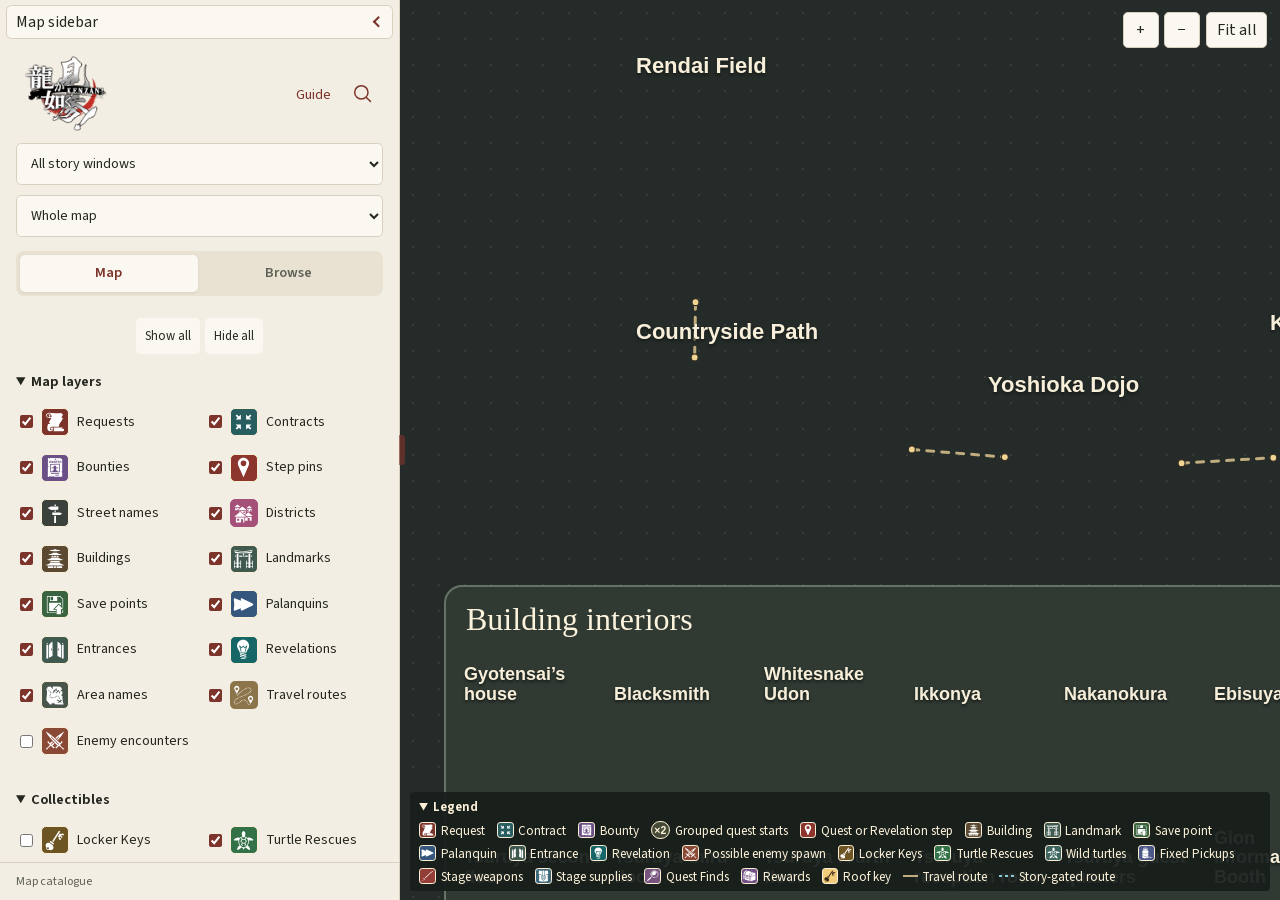
==== commit 3f387f40: "Publish Kenzan weapon tools, guide updates and map refinements Publish the pending weapon trees and " ====
--- a/map.html
+++ b/map.html
@@ -13,9 +13,10 @@
   <meta property="og:image:height" content="590">
   <meta property="og:image:alt" content="Like a Dragon: Kenzan! Side Content Guide banner with Musashi">
   <meta name="twitter:card" content="summary_large_image">
-  <meta http-equiv="Content-Security-Policy" content="default-src 'none'; connect-src 'none'; base-uri 'none'; form-action 'none'; object-src 'none'; img-src 'self' data:; font-src 'self'; style-src 'self' 'unsafe-inline'; script-src 'self' 'sha256-ZEniU/D1Iqt4gY4yWggd8jHSidQBrHhOZ5jiMuS2iBk='"><link rel="stylesheet" href="assets/site.e21fa98ab7098c4a.css">
-  <script defer src="assets/sidebar.4c16a0d7aee086ad.js"></script>
-  <script defer src="assets/atlas-runtime.3b34df42f323cd28.js"></script>
+  <meta http-equiv="Content-Security-Policy" content="default-src 'none'; connect-src 'none'; base-uri 'none'; form-action 'none'; object-src 'none'; img-src 'self' data:; font-src 'self'; style-src 'self' 'unsafe-inline'; script-src 'self' 'sha256-vtfDEnN5Cvc18sDjBitngaVWGEarVIoTIj0tU9pApVE='"><link rel="stylesheet" href="assets/site.cc2a8c92e6eae969.css">
+  <script defer src="assets/browser-storage.b68a9e21a321639c.js"></script>
+  <script defer src="assets/sidebar.d821c7e43ff66129.js"></script>
+  <script defer src="assets/atlas-runtime.b757cf69e6be257d.js"></script>
   <style>
 body{margin:0}
 .atlas-shell, .atlas-project-landing {
@@ -38,6 +39,12 @@
 .atlas-shell button, .atlas-shell select { font: inherit; }
 .atlas-shell button { cursor: pointer; }
 .atlas-shell :focus-visible { outline: 2px solid var(--accent); outline-offset: 3px; }
+.atlas-skip {
+  position: fixed; inset-block-start: calc(var(--storage-notice-height, 0px) + .5rem); inset-inline-start: .5rem;
+  z-index: 10; padding: .55rem .8rem; border-radius: .3rem; background: var(--paper); color: var(--accent);
+  transform: translateY(calc(-100% - var(--storage-notice-height, 0px) - 1rem));
+}
+.atlas-skip:focus { transform: none; }
 :where(.atlas-shell) :is(.atlas-sidebar, .atlas-selection-collectible, #atlas-step-text,
   .atlas-legend-items, .atlas-tooltip-content, .atlas-catalogue-table, .quest-prerequisite-links ul) {
   scrollbar-width: thin;
@@ -77,7 +84,18 @@
   font: 700 var(--atlas-map-label-size, 6.3px)/1.15 'Segoe UI', sans-serif;
   paint-order: stroke fill;
 }
-span.atlas-map-label {
+button.atlas-map-label {
+  appearance: none;
+  display: block;
+  margin: 0;
+  padding: 0;
+  border: 0;
+  border-radius: 0;
+  background: transparent;
+  text-align: inherit;
+}
+.atlas-shell button.atlas-map-label { font: 700 var(--atlas-map-label-size, 6.3px)/1.15 'Segoe UI', sans-serif; }
+:is(span, button).atlas-map-label {
   position: absolute;
   transform: translate(-50%, -50%) rotate(var(--label-angle)) scaleX(var(--label-width-scale));
   white-space: nowrap;
@@ -92,10 +110,14 @@
   text-anchor: middle;
   dominant-baseline: central;
 }
-span.atlas-district-label { color: #ffe2ed; -webkit-text-stroke-color: #4f2b48; }
+:is(span, button).atlas-district-label { color: #ffe2ed; -webkit-text-stroke-color: #4f2b48; }
+.atlas-shell .atlas-map-label:focus-visible {
+  outline: calc(2px / var(--atlas-camera-scale, 1)) solid #fff;
+  outline-offset: calc(3px / var(--atlas-camera-scale, 1));
+}
 :is(#atlas-streets, #atlas-districts, .atlas-label-layer)[data-location-only] [data-atlas-location]:not([data-location-selected]) { visibility: hidden; }
 [data-location-selected] { visibility: visible; }
-:is(.tile-name, span.atlas-map-label)[data-location-selected] { color: #ffd27a; }
+:is(.tile-name, span.atlas-map-label, button.atlas-map-label)[data-location-selected] { color: #ffd27a; }
 .atlas-street-curve-label[data-location-selected] { fill: #ffd27a; }
 .atlas-street-path[data-location-selected] { stroke: #ffd27a80; stroke-width: 2; vector-effect: non-scaling-stroke; }
 .atlas-district-boundary[data-location-selected] { fill: #ffd27a; stroke: #ffd27a; }
@@ -139,38 +161,46 @@
 .atlas-place[data-pin-shape='teardrop']:is(:hover, [aria-pressed='true']):not(:focus-visible) { outline: none; }
 .atlas-place[data-pin-shape='teardrop']:is(:hover, [aria-pressed='true']) .atlas-pin-shape-art { stroke: #ffe3a5; stroke-width: 2; }
 #atlas-collectible-tooltip {
-  position: absolute; top: 0; left: 0; z-index: 5; width: min(21rem, calc(100% - 16px));
-  border: 1px solid #e1b869; border-radius: .5rem; color: #fff5df; background: #29251e;
-  box-shadow: 0 4px 16px #101511b8; font: .875rem/1.4 'Source Sans 3', 'Segoe UI', sans-serif; pointer-events: none;
+  --tooltip-paper: #29251e; --tooltip-ink: #fff5df; --tooltip-muted: #d3c5a7; --tooltip-gold: #ffe0a0; --tooltip-rule: #625742;
+  position: absolute; top: 0; left: 0; z-index: 5; width: min(23.5rem, calc(100% - 16px));
+  border: 0; border-radius: .75rem; color: var(--tooltip-ink); background: var(--tooltip-paper);
+  box-shadow: 0 .375rem 1.375rem #10151166; font: 1rem/1.42 'Source Sans 3', 'Segoe UI', sans-serif;
+  pointer-events: auto; cursor: default; user-select: text;
 }
 #atlas-collectible-tooltip::after {
   content: ''; position: absolute; left: var(--tooltip-arrow-x); top: -5px; width: 9px; height: 9px;
-  border-top: 1px solid #e1b869; border-left: 1px solid #e1b869; background: #29251e;
+  background: var(--tooltip-paper);
   transform: translateX(-50%) rotate(45deg); pointer-events: none;
 }
 #atlas-collectible-tooltip.above-pin::after { top: auto; bottom: -5px; transform: translateX(-50%) rotate(225deg); }
-#atlas-collectible-tooltip[data-has-photo] {
-  width: min(24rem, calc(100% - 16px)); border-color: #afa2857a; border-radius: .7rem;
-  background: #21241f; pointer-events: auto; cursor: default;
-}
-#atlas-collectible-tooltip[data-has-photo]::after {
-  border-color: #afa2857a; background: #21241f;
-}
-/* Keep the thumbnail reachable across the gap between the pin and popup. */
-#atlas-collectible-tooltip[data-has-photo]::before { content: ''; position: absolute; inset: auto 0 100%; height: 10px; }
-#atlas-collectible-tooltip[data-has-photo].above-pin::before { inset: 100% 0 auto; }
-#atlas-collectible-tooltip strong { display: block; color: #ffe0a0; font-size: .94rem; }
-.atlas-tooltip-content { max-height: 26rem; overflow: auto; overscroll-behavior: contain; border-radius: inherit; }
-.atlas-tooltip-details { padding: .58rem .72rem; }
-#atlas-collectible-tooltip[data-has-photo] .atlas-tooltip-details { padding: .7rem .85rem .85rem; }
-#atlas-collectible-tooltip[data-has-photo] strong { font-size: 1.12rem; line-height: 1.2; color: #fff7e8; }
-#atlas-collectible-tooltip .quest-meta, #atlas-collectible-tooltip .atlas-step-list li::marker { color: #e9c986; }
-#atlas-collectible-tooltip p { margin: .3rem 0 0; }
-#atlas-collectible-tooltip h3 { margin: .65rem 0 0; color: #ffe0a0; font-size: .875rem; }
-#atlas-collectible-tooltip .atlas-catalogue th { background: #3b3327; }
-#atlas-collectible-tooltip .atlas-catalogue td small { color: #e9c986; }
-#atlas-collectible-tooltip .atlas-catalogue { border-color: #e1b86966; }
-#atlas-collectible-tooltip .atlas-catalogue th, #atlas-collectible-tooltip .atlas-catalogue td { border-color: #e1b86944; }
+/* The bridge also makes overflowing text previews reachable with a pointer. */
+#atlas-collectible-tooltip::before { content: ''; position: absolute; inset: auto 0 100%; height: 10px; }
+#atlas-collectible-tooltip.above-pin::before { inset: 100% 0 auto; }
+.atlas-tooltip-content { max-height: min(40rem, calc(100dvh - 16px)); overflow: auto; overscroll-behavior: contain; border-radius: inherit; }
+.atlas-tooltip-details { padding: 1.25rem; container: atlas-tooltip-body / inline-size; }
+#atlas-collectible-tooltip :is(p, h3, h4, dl, dd) { margin: 0; min-width: 0; overflow-wrap: anywhere; }
+#atlas-collectible-tooltip .atlas-tooltip-header { margin-bottom: 1.125rem; }
+#atlas-collectible-tooltip .atlas-tooltip-name { color: var(--tooltip-gold); font-size: 1.375rem; font-weight: 650; line-height: 1.16; letter-spacing: -.015em; text-wrap: balance; }
+#atlas-collectible-tooltip .atlas-tooltip-meta { margin-top: .3125rem; color: var(--tooltip-muted); font-size: .875rem; }
+#atlas-collectible-tooltip .atlas-tooltip-phase { margin-bottom: .4375rem; color: var(--tooltip-gold); font-size: .875rem; font-weight: 600; }
+#atlas-collectible-tooltip .atlas-tooltip-action { font-size: 1.125rem; line-height: 1.4; font-weight: 500; text-wrap: pretty; }
+#atlas-collectible-tooltip .atlas-tooltip-support { display: grid; gap: .9375rem; margin-top: 1.125rem; padding-top: .9375rem; border-top: 1px solid var(--tooltip-rule); }
+#atlas-collectible-tooltip .atlas-tooltip-note { display: grid; gap: .25rem; color: var(--tooltip-muted); font-size: .875rem; }
+#atlas-collectible-tooltip .atlas-tooltip-note-label { font-size: .8125rem; font-weight: 500; }
+#atlas-collectible-tooltip .atlas-facts { display: grid; grid-template-columns: repeat(2, minmax(0, 1fr)); gap: .875rem 1.125rem; }
+#atlas-collectible-tooltip .atlas-facts > div { min-width: 0; }
+#atlas-collectible-tooltip .atlas-facts > div:only-child { grid-column: 1 / -1; }
+#atlas-collectible-tooltip .atlas-facts dt { color: var(--tooltip-muted); font-size: .8125rem; line-height: 1.3; }
+#atlas-collectible-tooltip .atlas-facts dd { margin-top: .25rem; font-size: 1.0625rem; line-height: 1.25; font-weight: 600; font-variant-numeric: tabular-nums; }
+#atlas-collectible-tooltip .atlas-fact-note { display: block; margin-top: .4375rem; color: var(--tooltip-muted); font-size: .8125rem; line-height: 1.4; font-weight: 400; }
+#atlas-collectible-tooltip .atlas-fact-section h4 { color: var(--tooltip-muted); font-size: .8125rem; line-height: 1.3; font-weight: 500; }
+#atlas-collectible-tooltip .atlas-fact-section .atlas-facts { grid-template-columns: repeat(auto-fit, minmax(min(100%, 5rem), 1fr)); margin-top: .625rem; }
+#atlas-collectible-tooltip .atlas-tooltip-items { display: grid; gap: .5625rem; list-style: none; margin: .875rem 0 0; padding: 0; font-size: .9375rem; }
+#atlas-collectible-tooltip .atlas-tooltip-remaining { margin-top: .5625rem; color: var(--tooltip-muted); font-size: .8125rem; }
+#atlas-collectible-tooltip .atlas-tooltip-footer { margin-top: 1.125rem; color: var(--tooltip-muted); font-size: .75rem; }
+@container atlas-tooltip-body (max-width: 17rem) {
+  #atlas-collectible-tooltip .atlas-tooltip-support > .atlas-facts { grid-template-columns: minmax(0, 1fr); }
+}
 .atlas-shell .atlas-selection-collectible .atlas-pickup-thumb { margin-inline: auto; }
 #atlas-collectible-tooltip .atlas-pickup-thumb {
   width: 100%; margin: 0; border: 0; border-bottom: 1px solid #ffffff35; border-radius: 0;
@@ -187,6 +217,7 @@
 }
 .atlas-place:hover, .atlas-place:focus-visible { z-index: 1; outline: 2px solid #ffe3a5; outline-offset: 1px; }
 .atlas-pin { position: absolute; top: 0; left: 0; translate: -50% -50%; min-width: 1.65rem; height: 1.65rem; padding: 0 .24rem; border: 1px solid #fff8e6; border-radius: 999px; color: #fff; background: var(--atlas-pin-color, var(--accent)); box-shadow: 0 1px 4px #101511a8; pointer-events: auto; font: 700 .78rem/1 'Segoe UI', sans-serif; }
+.atlas-pin[data-numbered='true'] { width: 1.9rem; min-width: 1.9rem; height: 1.9rem; padding: 0; }
 .atlas-pin.cluster { background: #454a36; }
 .atlas-pin.atlas-step-pin { min-width: 1.8rem; height: 1.8rem; background: #8c352c; }
 .atlas-pin.atlas-step-pin[aria-pressed='true'] { color: #3b2517; background: #ffe3a5; }
@@ -216,23 +247,9 @@
 .atlas-tools button, .atlas-selection button { min-width: 2.25rem; min-height: 2.25rem; padding: .25rem .6rem; color: var(--ink); border: 1px solid var(--line); border-radius: .3rem; background: var(--paper); }
 .atlas-selection button { font-size: .85rem; }
 .atlas-tools button:disabled, .atlas-selection button:disabled { opacity: .55; cursor: default; }
-.atlas-selection [data-atlas-share], .atlas-share-dialog-header button { display: grid; place-items: center; padding: .3rem; }
+.atlas-selection [data-atlas-share] { display: grid; place-items: center; padding: .3rem; min-inline-size: 2.75rem; min-block-size: 2.75rem; }
 .atlas-selection [data-atlas-share]:hover { color: var(--accent); background: var(--sidebar); }
-.atlas-share-status {
-  position: absolute; z-index: 1; inset-block-start: calc(100% + .3rem); inset-inline-end: 0;
-  width: max-content; max-width: calc(100vw - 2rem); pointer-events: none;
-}
-.atlas-share-status:not(:empty) { padding: .2rem .45rem; border-radius: .25rem; color: #fcf1d8; background: var(--map); font-size: .82rem; }
-.atlas-share-dialog {
-  width: min(29rem, calc(100% - 2rem)); padding: .8rem 1rem 1rem; border: 1px solid var(--line);
-  border-radius: .4rem; color: var(--ink); background: var(--paper); box-shadow: 0 12px 42px #10131055;
-}
-.atlas-share-dialog::backdrop { background: #101310ae; }
-.atlas-share-dialog-header { display: flex; justify-content: space-between; align-items: center; gap: .6rem; margin-bottom: .45rem; }
-.atlas-share-dialog-header h2 { margin: 0; font-size: 1rem; font-weight: 650; line-height: 1.25; }
-.atlas-share-dialog-header button { min-width: 2.75rem; min-height: 2.75rem; border: 0; border-radius: .3rem; color: var(--ink); background: transparent; }
-.atlas-share-dialog-header button:hover { background: var(--sidebar); }
-.atlas-share-dialog input { width: 100%; min-width: 0; padding: .46rem .55rem; border: 1px solid var(--line); border-radius: .3rem; font: inherit; color: var(--ink); background: var(--sidebar); }
+.atlas-selection [data-atlas-share][aria-busy='true'] { opacity: .6; cursor: progress; }
 .atlas-legend { position: absolute; z-index: 1; left: .65rem; bottom: .55rem; padding: .35rem .55rem; border-radius: .25rem; color: #fcf1d8; background: #181f1bee; font-size: .82rem; }
 .atlas-legend[open] { right: .65rem; }
 .atlas-legend > summary { width: fit-content; cursor: pointer; font-weight: 650; }
@@ -255,6 +272,9 @@
   border-color: transparent;
   background: repeating-linear-gradient(90deg, var(--collectible-color) 0 4px, transparent 4px 6px) center / 100% 2px no-repeat;
 }
+.atlas-shell .collectible-symbol[data-atlas-icon] {
+  background: var(--collectible-color, #5b4932);
+}
 .atlas-shell > .sidebar-dock { grid-column: 1; grid-row: 1; }
 .atlas-sidebar { overflow: auto; padding: .55rem 1rem .8rem; }
 .atlas-sidebar-brand {
@@ -305,7 +325,7 @@
 }
 .atlas-layer-panel { container-type: inline-size; margin-top: .8rem; border-top: 1px solid var(--line); padding-top: .5rem; }
 .atlas-layer-panel summary { cursor: pointer; font-size: .92rem; font-weight: 650; }
-.atlas-layer-actions { display: flex; gap: .35rem; margin: .4rem 0; }
+.atlas-layer-actions { display: flex; justify-content: center; gap: .35rem; margin: .4rem 0; }
 .atlas-layer-actions button { padding: .18rem .5rem; border: 1px solid var(--line); border-radius: .25rem; color: var(--ink); background: var(--paper); font-size: .8rem; }
 .atlas-layer-actions button:disabled { opacity: .55; cursor: default; }
 .atlas-layer-options { display: grid; grid-template-columns: repeat(2, minmax(0, 1fr)); gap: .15rem .35rem; }
@@ -430,6 +450,29 @@
   background-position: center; background-repeat: no-repeat; background-size: contain;
 }
 
+.atlas-share-status {
+  position: absolute; z-index: 1; inset-block-start: calc(100% + .3rem); inset-inline-end: 0;
+  inline-size: max-content; max-inline-size: calc(100vw - 2rem); pointer-events: none;
+}
+.atlas-share-status:not(:empty) { padding: .2rem .45rem; border-radius: .25rem; color: var(--paper, #fbf8f2); background: var(--map, #252820); font: 400 .8125rem/1.4 'Source Sans 3', 'Segoe UI', sans-serif; }
+.atlas-share-dialog {
+  box-sizing: border-box; inline-size: min(29rem, calc(100% - 2rem)); max-block-size: calc(100dvh - 2rem);
+  overflow: auto; padding: .8rem 1rem 1rem; border: 1px solid var(--line, #ded9cc);
+  border-radius: .4rem; color: var(--ink, #252820); background: var(--paper, #fbf8f2);
+  font: 400 1rem/1.45 'Source Sans 3', 'Segoe UI', sans-serif; scrollbar-width: thin;
+}
+.atlas-share-dialog::backdrop { background: rgb(20 23 22 / .65); }
+.atlas-share-dialog-header { display: flex; justify-content: space-between; align-items: center; gap: .6rem; margin-block-end: .45rem; }
+.atlas-share-dialog-header h2 { margin: 0; font: 650 1rem/1.25 'Source Sans 3', 'Segoe UI', sans-serif; }
+.atlas-share-dialog-header form { margin: 0; }
+.atlas-share-dialog-header button { display: grid; place-items: center; min-inline-size: 2.75rem; min-block-size: 2.75rem; padding: .3rem; border: 0; border-radius: .4rem; color: inherit; background: transparent; cursor: pointer; }
+.atlas-share-dialog-header button:hover { background: var(--sidebar, #f4efe5); }
+.atlas-share-dialog :focus-visible { outline: 2px solid var(--accent, #7c332a); outline-offset: 3px; }
+.atlas-share-dialog input { box-sizing: border-box; inline-size: 100%; min-inline-size: 0; margin-block-start: .4rem; padding: .55rem; border: 1px solid var(--line, #ded9cc); border-radius: .4rem; font: inherit; color: inherit; background: var(--sidebar, #f4efe5); }
+.atlas-share-dialog p { margin: .4rem 0; }
+.atlas-share-dialog [data-atlas-share-context] { font-weight: 650; overflow-wrap: anywhere; }
+.atlas-share-dialog [data-atlas-share-local] { margin-block-start: .7rem; color: var(--muted, #56594c); font-size: .875rem; }
+
 .atlas-project-landing[hidden], .atlas-project-picker[hidden], .atlas-project-route[hidden] { display: none; }
 .atlas-project-landing {
   display: grid;
@@ -547,122 +590,604 @@
   .atlas-project-cards a { transition: none; }
   .atlas-project-cards a:hover { transform: none; }
 }
+
+/* Selected-marker sheet: one reading region between identity and completion. */
+.atlas-stage { container: atlas-stage / inline-size; }
+
+#atlas-selection {
+  --atlas-detail-inset: 1.5rem;
+  position: absolute;
+  z-index: 4;
+  top: 1rem;
+  right: auto;
+  bottom: auto;
+  left: 1rem;
+  display: flex;
+  flex-direction: column;
+  width: 27rem;
+  max-width: calc(100% - 2rem);
+  max-height: calc(100% - 2rem);
+  min-width: 0;
+  padding: 0;
+  overflow: hidden;
+  border: 0;
+  border-radius: .875rem;
+  background: var(--paper);
+  box-shadow: 0 .5625rem 1.75rem #2528203d;
+  color: var(--ink);
+  text-align: left;
+}
+
+#atlas-selection :is(p, h3, h4, li, a, span, dt, dd) {
+  min-width: 0;
+  overflow-wrap: anywhere;
+}
+#atlas-selection ::selection { color: var(--ink); background: #d7b7a5; }
+#atlas-selection :focus-visible { outline: 2px solid var(--accent); outline-offset: 3px; }
+
+.atlas-selection-header {
+  flex: none;
+  align-items: flex-start;
+  gap: .75rem;
+  padding: 1.25rem var(--atlas-detail-inset) 1rem;
+  border-bottom: 1px solid var(--line);
+}
+.atlas-selection-identity { flex: 1; min-width: 0; }
+#atlas-selection-name {
+  font-size: 1.5rem;
+  font-weight: 650;
+  line-height: 1.14;
+  letter-spacing: -.02em;
+  text-wrap: balance;
+}
+#atlas-selection-meta {
+  margin-top: .375rem;
+  color: var(--muted);
+  font-size: .8125rem;
+  line-height: 1.4;
+}
+#atlas-selection-meta:empty { display: none; }
+.atlas-selection-actions { align-items: center; gap: .125rem; margin: -.3125rem -.5rem 0 0; }
+#atlas-selection .atlas-selection-actions button {
+  display: inline-flex;
+  flex: none;
+  align-items: center;
+  justify-content: center;
+  width: 2.75rem;
+  height: 2.75rem;
+  min-width: 2.75rem;
+  min-height: 2.75rem;
+  padding: .5rem;
+  border: 0;
+  border-radius: .4375rem;
+  background: transparent;
+}
+.atlas-selection-actions button svg {
+  width: 1.25rem;
+  height: 1.25rem;
+  fill: none;
+  stroke: currentColor;
+  stroke-width: 1.6;
+  stroke-linecap: round;
+  stroke-linejoin: round;
+}
+#atlas-selection .atlas-selection-actions button:hover { color: var(--accent); background: var(--sidebar); }
+
+#atlas-selection-body {
+  flex: 1 1 auto;
+  min-width: 0;
+  min-height: 0;
+  padding: 1.5rem var(--atlas-detail-inset);
+  overflow: auto;
+  overscroll-behavior: contain;
+  scrollbar-width: thin;
+  scrollbar-color: #a69e8c var(--sidebar);
+  scroll-padding-block: 1rem;
+  font-size: .875rem;
+  line-height: 1.45;
+}
+#atlas-selection-body:focus-visible { outline-offset: -3px; }
+#atlas-selection-body .atlas-current-step { margin: 0; }
+#atlas-step-progress {
+  margin: 0 0 .75rem;
+  color: var(--accent);
+  font-size: .875rem;
+  font-weight: 650;
+  line-height: 1.25;
+  font-variant-numeric: tabular-nums;
+}
+#atlas-step-text {
+  max-height: none;
+  margin: 0;
+  overflow: visible;
+  font-size: 1.4375rem;
+  font-weight: 550;
+  line-height: 1.3;
+  letter-spacing: -.012em;
+  text-wrap: pretty;
+}
+#atlas-selection .atlas-step-controls {
+  flex-wrap: wrap;
+  justify-content: space-between;
+  gap: .5rem 1rem;
+  margin-top: 1.25rem;
+}
+#atlas-selection :is(.atlas-step-controls button, .atlas-route-step-choice) {
+  min-height: 2.75rem;
+  max-width: 100%;
+  padding: .4375rem .75rem;
+  border: 1px solid var(--line);
+  border-radius: .4375rem;
+  background: transparent;
+  font-size: .875rem;
+  line-height: 1.4;
+  overflow-wrap: anywhere;
+}
+#atlas-selection button:disabled { color: var(--muted); opacity: .7; }
+#atlas-selection button:not(:disabled):active { background: #e0d6c3; }
+#atlas-step-facts:not(:empty) { margin-top: 1.25rem; }
+#atlas-selection .atlas-step-browse-note { margin-top: .5rem; color: var(--muted); font-size: .75rem; line-height: 1.4; }
+
+/* References remain in the body's single vertical scroll area. */
+#atlas-selection-collectible,
+#atlas-selection .atlas-current-step:not([hidden]) + .atlas-selection-collectible {
+  max-height: none;
+  margin: 0;
+  overflow: visible;
+  font-size: .875rem;
+  line-height: 1.45;
+}
+#atlas-selection-collectible > p + p { margin-top: .625rem; }
+#atlas-selection-collectible > p:first-child:not(.quest-meta) { font-size: 1.0625rem; }
+#atlas-selection-collectible h3,
+#atlas-selection .atlas-reference-block h3 {
+  margin: 0 0 .5rem;
+  color: var(--muted);
+  font-size: .875rem;
+  font-weight: 650;
+  line-height: 1.4;
+}
+#atlas-selection .atlas-reference-block {
+  margin-top: 1.5rem;
+  padding-top: 1.125rem;
+  border-top: 1px solid var(--line);
+  font-size: .875rem;
+  line-height: 1.45;
+}
+#atlas-selection .atlas-reference-block :is(p, .quest-prerequisites) { font-size: inherit; line-height: inherit; }
+#atlas-selection .quest-meta { color: var(--muted); font-size: .8125rem; line-height: 1.45; }
+#atlas-selection .atlas-reference-block:first-child { margin-top: 1.5rem; }
+
+.atlas-selection .atlas-facts {
+  display: grid;
+  grid-template-columns: repeat(auto-fit, minmax(min(100%, 9rem), 1fr));
+  gap: 1rem 1.5rem;
+  margin: 1rem 0 0;
+}
+.atlas-selection .atlas-facts > div { min-width: 0; }
+.atlas-selection .atlas-facts dt { color: var(--muted); font-size: .8125rem; line-height: 1.4; }
+.atlas-selection .atlas-facts dd { margin: .1875rem 0 0; font-size: 1.375rem; font-weight: 600; line-height: 1.15; font-variant-numeric: tabular-nums; }
+.atlas-selection .atlas-fact-value { display: block; }
+.atlas-selection .atlas-fact-note {
+  display: block;
+  margin-top: .5rem;
+  color: var(--muted);
+  font-size: .8125rem;
+  font-weight: 400;
+  line-height: 1.4;
+  letter-spacing: 0;
+}
+.atlas-selection .atlas-fact-section { margin-top: 1.25rem; }
+.atlas-selection .atlas-fact-section h4 { margin: 0 0 .5rem; font-size: .875rem; font-weight: 650; line-height: 1.4; }
+.atlas-selection .atlas-fact-section > .atlas-fact-note { margin-top: 0; }
+
+#atlas-selection .atlas-detail-disclosure { margin-top: 1rem; border-top: 1px solid var(--line); }
+#atlas-selection .atlas-detail-disclosure > summary {
+  display: flex;
+  align-items: center;
+  justify-content: space-between;
+  gap: .75rem;
+  min-height: 2.75rem;
+  padding-block: .5rem;
+  list-style: none;
+  cursor: pointer;
+  font-size: .875rem;
+  font-weight: 600;
+  line-height: 1.4;
+}
+#atlas-selection .atlas-detail-disclosure > summary::-webkit-details-marker { display: none; }
+#atlas-selection .atlas-detail-disclosure > summary::after {
+  content: '';
+  flex: none;
+  width: .4375rem;
+  height: .4375rem;
+  margin: 0 .3125rem .25rem .5rem;
+  border-right: 1.5px solid currentColor;
+  border-bottom: 1.5px solid currentColor;
+  transform: rotate(45deg);
+}
+#atlas-selection .atlas-detail-disclosure[open] > summary::after { transform: rotate(225deg); margin-bottom: -.1875rem; }
+#atlas-selection .atlas-disclosure-body { min-width: 0; padding-bottom: .875rem; }
+#atlas-selection .atlas-disclosure-body p + p { margin-top: .625rem; }
+#atlas-selection .atlas-step-list { margin: 0; padding-left: 1.5rem; font-size: .875rem; }
+#atlas-selection .atlas-step-list li { padding: .5rem 0 .5rem .25rem; }
+#atlas-selection .atlas-route-step-choice { width: 100%; text-align: left; }
+#atlas-selection .atlas-route-step-choice[aria-current='true'] { border-color: #ae865a; background: #eee1ca; }
+
+#atlas-selection .atlas-route-choices { display: grid; gap: .5rem; margin-top: 1.25rem; }
+#atlas-selection .atlas-route-choices button { min-height: 2.75rem; padding: .5rem .75rem; text-align: left; white-space: normal; }
+#atlas-selection .detail-actions button { min-height: 2.75rem; max-width: 100%; padding: .5rem .75rem; white-space: normal; }
+#atlas-selection .atlas-finding-direction { font-size: 1.1875rem; line-height: 1.4; }
+#atlas-selection .atlas-catalogue > summary { min-height: 2.75rem; padding-block: .5rem; }
+#atlas-selection .atlas-catalogue-table { max-height: none; overflow-x: auto; overflow-y: visible; }
+#atlas-selection .atlas-project-route { margin: 0 0 1.5rem; padding: 0 0 1.25rem; border-top: 0; border-bottom: 1px solid var(--line); }
+#atlas-selection [data-atlas-route-name] { display: block; margin-bottom: .75rem; font-size: 1.125rem; }
+#atlas-selection [data-atlas-route-progress] { margin: 0 0 .75rem; color: var(--accent); font-size: .875rem; font-weight: 650; }
+#atlas-selection [data-atlas-route-instructions] { font-size: 1.4375rem; font-weight: 550; line-height: 1.3; letter-spacing: -.012em; }
+#atlas-selection .atlas-project-route-actions { justify-content: space-between; gap: .5rem 1rem; margin-top: 1.25rem; }
+#atlas-selection .atlas-project-route-actions button { min-height: 2.75rem; max-width: 100%; padding: .4375rem .75rem; font-size: .875rem; white-space: normal; }
+
+#atlas-selection .atlas-pickup-thumb {
+  width: 100%;
+  max-width: 100%;
+  margin: 1.25rem 0 .375rem;
+  padding: 0;
+  overflow: hidden;
+  border: 0;
+  border-radius: .4375rem;
+}
+#atlas-selection .atlas-pickup-thumb img { display: block; width: 100%; height: auto; max-height: none; aspect-ratio: auto; object-fit: contain; }
+#atlas-selection .atlas-collected-check { gap: .5625rem; min-height: 2.75rem; max-width: 100%; margin: .5rem 0 0; font-size: .8125rem; }
+#atlas-selection .atlas-collected-check input { flex: none; width: 1.0625rem; height: 1.0625rem; accent-color: var(--accent); }
+
+.atlas-selection-footer {
+  display: flex;
+  flex: none;
+  flex-wrap: wrap;
+  align-items: center;
+  justify-content: space-between;
+  gap: .5rem .75rem;
+  min-width: 0;
+  padding: .75rem var(--atlas-detail-inset);
+  border-top: 1px solid var(--line);
+  background: var(--paper);
+  font-size: .8125rem;
+}
+.atlas-selection-links { display: flex; flex: 1 1 8rem; flex-wrap: wrap; gap: .25rem .875rem; min-width: 0; }
+#atlas-selection .atlas-selection-links a { display: inline-flex; align-items: center; min-height: 2.75rem; max-width: 100%; text-decoration: underline; text-underline-offset: .1875rem; }
+#atlas-selection .atlas-selection-footer .atlas-done {
+  flex: 0 1 auto;
+  gap: .5625rem;
+  min-width: 0;
+  min-height: 2.75rem;
+  padding: 0;
+  border: 0;
+  border-radius: .25rem;
+  background: transparent;
+  color: var(--ink);
+  font-size: .8125rem;
+  font-weight: 400;
+  line-height: 1.4;
+  white-space: normal;
+}
+#atlas-selection .atlas-selection-footer .atlas-done::before,
+#atlas-selection .atlas-selection-footer .atlas-done::after { display: none; }
+#atlas-selection .atlas-selection-footer .atlas-done input { position: static; flex: none; width: 1.0625rem; height: 1.0625rem; margin: 0; opacity: 1; accent-color: var(--accent); }
+#atlas-selection .atlas-selection-footer .atlas-done:has(input:checked) { border: 0; color: var(--ink); background: transparent; }
+
+@container atlas-stage (max-width: 40rem) {
+  #atlas-selection {
+    top: auto;
+    right: 1rem;
+    bottom: 1rem;
+    left: 1rem;
+    width: auto;
+    max-width: none;
+    max-height: calc(100% - 6rem);
+  }
+}
+
+@media (max-width: 48rem) {
+  .atlas-stage { display: block; min-height: var(--atlas-height, 100dvh); }
+  #atlas-map { position: absolute; inset: 0; }
+  .atlas-tools { position: absolute; top: .75rem; right: .75rem; margin: 0; }
+  .atlas-legend { position: absolute; margin: 0; }
+  #atlas-selection {
+    --atlas-detail-inset: 1.25rem;
+    top: auto;
+    right: 0;
+    bottom: 0;
+    left: 0;
+    width: auto;
+    max-width: none;
+    max-height: min(calc(100% - 5.5rem), 76dvh);
+    margin: 0;
+    border-radius: 1rem 1rem 0 0;
+  }
+  .atlas-selection-header { padding-top: 1.125rem; padding-bottom: .875rem; }
+  #atlas-selection-body { padding-block: 1.25rem; }
+  .atlas-selection-footer { padding-block: .625rem; padding-bottom: max(.625rem, env(safe-area-inset-bottom)); }
+}
+
+@media (max-width: 26.25rem) {
+  #atlas-selection { --atlas-detail-inset: 1rem; }
+  .atlas-selection-header { gap: .5rem; }
+  #atlas-selection-name { font-size: 1.4375rem; }
+  .atlas-selection-actions { gap: 0; margin-right: -.3125rem; }
+  #atlas-step-text { font-size: 1.375rem; }
+}
+
+/* Enlarged text needs the title's full line, rather than a narrow column
+   beside two controls. Keep spacing and icon hit areas stable as text grows. */
+@container atlas-stage (max-width: 24rem) {
+  #atlas-selection { --atlas-detail-inset: 16px; max-height: min(calc(100% - 8rem), 70dvh); }
+  #atlas-selection .atlas-selection-header { display: grid; grid-template-columns: minmax(0, 1fr); gap: 8px; padding: 16px; }
+  #atlas-selection .atlas-selection-actions { grid-row: 1; justify-self: end; margin: 0; }
+  #atlas-selection .atlas-selection-actions button { width: 44px; height: 44px; min-width: 44px; min-height: 44px; padding: 8px; }
+  #atlas-selection .atlas-selection-actions svg { width: 20px; height: 20px; }
+  #atlas-selection-body { padding: 20px 16px; }
+  #atlas-selection .atlas-selection-footer { padding: 10px 16px; }
+  .atlas-tools button { min-width: 44px; min-height: 44px; padding: 6px 10px; }
+}
+
+
+.atlas-shell[data-sidebar-design='browse'] { --sidebar-width:400px; }
+.atlas-shell[data-sidebar-design='browse'] .atlas-browse-sidebar { container:atlas-sidebar-pane / inline-size; display:flex; flex-direction:column; gap:0; min-height:0; overflow:hidden; padding:0; }
+.atlas-browse-brand { display:flex; align-items:center; gap:.75rem; flex:none; padding:.75rem 1rem; }
+.atlas-browse-brand > img { width:6.25rem; min-width:0; height:4.7rem; object-fit:contain; }
+.atlas-browse-brand > [data-atlas-sidebar-top] { margin-inline-start:auto; }
+.atlas-search-toggle, #atlas-clear-search { display:inline-flex; flex:none; align-items:center; justify-content:center; min-width:2.5rem; min-height:2.5rem; padding:.5rem; color:var(--accent); border:0; border-radius:.32rem; background:transparent; }
+.atlas-search-toggle:hover, #atlas-clear-search:hover { background:var(--atlas-browse-selected); }
+.atlas-search-toggle svg, #atlas-clear-search svg { width:1.25rem; height:1.25rem; }
+.atlas-browse-sidebar { --atlas-browse-selected:#e9e1d1; --atlas-browse-ease:cubic-bezier(.23,1,.32,1); }
+.atlas-search-field { flex:none; display:flex; align-items:center; margin:0 1rem .75rem; padding-inline:.65rem .15rem; border:1px solid var(--line); border-radius:.32rem; background:var(--paper); }
+.atlas-search-field:focus-within { outline:2px solid var(--accent); outline-offset:3px; }
+#atlas-search { flex:1; min-width:0; width:100%; min-height:2.65rem; padding:.5rem 0; border:0; outline:0; font:inherit; font-size:.9rem; color:var(--ink); caret-color:var(--accent); background:transparent; }
+#atlas-search::placeholder { color:var(--muted); opacity:1; }
+#atlas-search::-webkit-search-cancel-button { appearance:none; }
+.atlas-browse-context { flex:none; padding:0 1rem .9rem; gap:.65rem; }
+.atlas-browse-context select, .atlas-browse-sidebar #atlas-type { min-height:2.6rem; padding:.5rem .65rem; border-color:var(--line); border-radius:.32rem; font-size:.875rem; }
+.atlas-sidebar-tabs { display:flex; flex:none; gap:.25rem; padding:.25rem; margin:0 1rem .15rem; border-radius:.5rem; background:var(--atlas-browse-selected); }
+.atlas-sidebar-tabs button { flex:1; min-width:0; padding:.5rem; min-height:2.25rem; border:0; border-radius:.32rem; color:var(--muted); background:transparent; font-size:.9rem; font-weight:600; }
+.atlas-sidebar-tabs button[aria-selected='true'] { color:var(--accent); background:var(--paper); box-shadow:0 1px 3px #2c251c14; }
+[data-atlas-browse-count] { margin-inline-start:.25rem; color:var(--muted); font-size:.78rem; font-variant-numeric:tabular-nums; font-weight:400; }
+.atlas-sidebar-pane { flex:1; min-height:0; overflow-y:auto; overscroll-behavior:contain; scrollbar-width:thin; scrollbar-color:var(--muted) transparent; padding:1rem; }
+.atlas-browse-sidebar .atlas-layer-panel { margin:0 0 1.25rem; border:0; padding:0; container-type:normal; }
+.atlas-browse-sidebar .atlas-layer-panel summary { min-height:2.3rem; align-content:center; font-size:.9rem; }
+.atlas-browse-sidebar .atlas-layer-actions { gap:.35rem; margin:.25rem 0 .65rem; }
+.atlas-browse-sidebar .atlas-layer-actions button { min-height:2.2rem; padding:.35rem .55rem; border:0; border-radius:.32rem; background:var(--paper); }
+.atlas-browse-sidebar .atlas-layer-options { grid-template-columns:minmax(0,1fr); gap:.2rem .65rem; margin:0; }
+.atlas-browse-sidebar .atlas-layer-options label { min-width:0; min-height:2.65rem; padding:.25rem; gap:.5rem; border-radius:.25rem; font-size:.875rem; line-height:1.35; }
+.atlas-browse-sidebar .atlas-layer-options .collectible-symbol { flex:none; width:1.75rem; height:1.75rem; min-width:1.75rem; border-radius:.32rem; }
+.atlas-browse-sidebar .atlas-layer-options .collectible-symbol .atlas-marker-art { width:1.3rem; height:1.3rem; }
+.atlas-browse-sidebar .atlas-focus-option { padding-top:.75rem; border-top:1px solid var(--line); font-size:.84rem; }
+.atlas-icon-credits { margin-top:1.25rem; font-size:.75rem; color:var(--muted); }
+.atlas-icon-credits p { margin:.4rem 0 0; }
+.atlas-browse-filters { margin:.8rem 0 .9rem; color:var(--muted); font-size:.84rem; }
+.atlas-browse-filters summary { min-height:2.3rem; align-content:center; cursor:pointer; }
+.atlas-browse-filters label { display:flex; align-items:center; gap:.4rem; min-height:2.3rem; color:var(--ink); }
+.atlas-browse-filters input { margin:0; accent-color:var(--accent); }
+#atlas-browse-list { display:grid; grid-template-columns:minmax(0,1fr); gap:.25rem .5rem; padding:0; margin:0; list-style:none; align-items:start; }
+#atlas-browse-list > li { min-width:0; }
+.atlas-browse-result { display:flex; width:100%; height:100%; align-items:flex-start; gap:.6rem; min-height:4rem; padding:.75rem .5rem; border:0; border-inline-start:1px solid transparent; border-radius:.32rem; color:var(--ink); background:transparent; text-align:start; }
+.atlas-browse-result[aria-current] { background:var(--atlas-browse-selected); border-inline-start-color:var(--accent); }
+.atlas-browse-sidebar .atlas-browse-icon { flex:none; width:1.9rem; min-width:1.9rem; height:1.9rem; margin-top:.1rem; border-radius:.32rem; }
+.atlas-browse-icon .atlas-marker-art { width:1.45rem; height:1.45rem; }
+.atlas-browse-icon.atlas-browse-number { display:inline-grid; place-items:center; border-radius:50%; color:#fff; font:700 .8rem/1 'Source Sans 3','Segoe UI',sans-serif; }
+.atlas-browse-copy { display:block; min-width:0; }
+.atlas-browse-name { display:block; font-size:.9375rem; font-weight:600; line-height:1.3; overflow-wrap:anywhere; }
+.atlas-browse-meta { display:block; margin-top:.25rem; color:var(--muted); font-size:.8125rem; line-height:1.4; overflow-wrap:anywhere; }
+#atlas-browse-more, .atlas-browse-empty button { margin-top:.75rem; min-height:2.3rem; padding:.4rem .6rem; border:0; border-radius:.32rem; color:var(--accent); background:var(--paper); font-size:.84rem; }
+.atlas-browse-empty { padding:1.25rem 0; color:var(--muted); font-size:.9rem; }
+.atlas-browse-empty p { margin:0; }
+.atlas-browse-footer { display:flex; flex:none; align-items:center; justify-content:space-between; gap:.5rem; padding:.6rem 1rem; border-top:1px solid var(--line); color:var(--muted); font-size:.75rem; }
+.atlas-browse-footer #atlas-count { margin:0; font-size:inherit; font-variant-numeric:tabular-nums; }
+.atlas-shell[data-sidebar-design='browse'] #atlas-show-steps { display:none; }
+.atlas-shell[data-sidebar-design='browse'] [data-atlas-search-hidden] { visibility:hidden; pointer-events:none; }
+@container atlas-sidebar-pane (min-width:22.5rem) {
+  .atlas-browse-sidebar .atlas-layer-options, #atlas-browse-list { grid-template-columns:repeat(2,minmax(0,1fr)); }
+}
+@media(width > 48rem) {
+  .atlas-shell[data-sidebar-design='browse'] { --sidebar-open-width:clamp(14rem,var(--sidebar-width,400px),min(36rem,45vw)); }
+}
+@media(hover:hover) and (pointer:fine) {
+  .atlas-browse-result:hover, .atlas-browse-sidebar .atlas-layer-options label:hover { background:var(--atlas-browse-selected); }
+}
+@media(prefers-reduced-motion:no-preference) {
+  .atlas-browse-sidebar[data-input-mode='pointer'] :is(.atlas-search-toggle,#atlas-browse-more,.atlas-layer-actions button) { transition:transform 140ms var(--atlas-browse-ease); }
+  .atlas-browse-sidebar[data-input-mode='pointer'] :is(.atlas-search-toggle,#atlas-browse-more,.atlas-layer-actions button):active { transform:scale(.97); }
+}
+@media(max-width:48rem) {
+  .atlas-shell[data-sidebar-design='browse'] .atlas-sidebar-pane { max-height:26rem; }
+  .atlas-shell[data-sidebar-design='browse'] .atlas-browse-context { grid-template-columns:minmax(0,1fr); }
+  .atlas-shell[data-sidebar-design='browse'] :is(#atlas-search,.atlas-browse-context select,#atlas-type) { font-size:1rem; min-height:2.75rem; }
+  .atlas-browse-brand { padding-block:.5rem; }
+  .atlas-browse-brand > img { width:4.5rem; height:3.4rem; }
+}
+@media(pointer:coarse) {
+  .atlas-browse-sidebar :is(button,summary,.atlas-layer-options label,.atlas-browse-filters label) { min-height:2.75rem; }
+  .atlas-browse-sidebar :is(.atlas-search-toggle,#atlas-clear-search) { min-width:2.75rem; }
+  .atlas-browse-sidebar :is(input[type='search'],select) { font-size:1rem; }
+}
+
+/* A persistent, in-flow warning; it never competes with the mobile tracker dock. */
+#browser-storage-notice {
+  position: sticky;
+  inset-block-start: 0;
+  z-index: 9;
+  display: flex;
+  align-items: center;
+  justify-content: center;
+  gap: .5rem 1rem;
+  padding: .6rem max(1rem, env(safe-area-inset-right)) .6rem max(1rem, env(safe-area-inset-left));
+  border-block-end: 1px solid #aaa391;
+  background: #f0e9dc;
+  color: #252820;
+  font: .875rem/1.45 'Source Sans 3', 'Segoe UI', sans-serif;
+}
+#browser-storage-notice[hidden] { display: none !important; }
+#browser-storage-notice p { max-inline-size: 75ch; margin: 0; }
+#browser-storage-notice button {
+  flex: none;
+  min-block-size: 2.75rem;
+  padding: .35rem .7rem;
+  border: 1px solid #7c332a;
+  border-radius: .3rem;
+  background: #fbf8f2;
+  color: #7c332a;
+  font: inherit;
+  font-weight: 650;
+  cursor: pointer;
+}
+#browser-storage-notice button:hover { background: #fbf8f2; text-decoration: underline; text-underline-offset: .18em; }
+#browser-storage-notice button:focus-visible { outline: 2px solid #7c332a; outline-offset: 3px; }
+html[data-kenzan-storage-notice] { scroll-padding-top: calc(var(--storage-notice-height, 0px) + 1.5rem); }
+html[data-kenzan-storage-notice] .layout > .sidebar-dock {
+  top: var(--storage-notice-height, 0px);
+  max-height: calc(100dvh - var(--storage-notice-height, 0px));
+}
+html[data-kenzan-storage-notice] .atlas-shell { --atlas-height: calc(100dvh - var(--storage-notice-height, 0px)); }
+html[data-kenzan-storage-notice] #completion-compact:not([data-in-drawer]) {
+  max-block-size: calc(100dvh - var(--storage-notice-height, 0px) - var(--compact-bottom) - max(.75rem, env(safe-area-inset-top)));
+}
+html[data-kenzan-storage-notice] .skip,
+html[data-kenzan-storage-notice] .atlas-skip { top: calc(var(--storage-notice-height, 0px) + .5rem); }
+@media (max-width: 32rem) {
+  #browser-storage-notice { align-items: start; }
+  #browser-storage-notice button { padding-inline: .5rem; }
+}
 </style></head><body>
-
-<div class="atlas-shell" data-sidebar-layout>
+<aside id="browser-storage-notice" hidden aria-label="Browser storage"><p role="status" aria-live="polite" data-storage-status></p><button type="button" data-storage-retry>Retry saving</button></aside>
+
+<div class="atlas-shell" data-sidebar-layout data-sidebar-design="browse" style="--sidebar-width:400px">
+  <a class="atlas-skip" href="#atlas-map">Skip to map</a>
   <div class="sidebar-dock">
     <button class="sidebar-toggle" type="button" aria-expanded="true" aria-controls="atlas-sidebar-panel">
       <span class="sidebar-toggle-label">Map sidebar</span><span class="sidebar-toggle-icon" aria-hidden="true"></span>
     </button>
     <div class="sidebar-resize" role="separator" aria-label="Resize map sidebar" aria-controls="atlas-sidebar-panel" aria-orientation="vertical" aria-valuemin="224" aria-valuenow="288" aria-valuemax="576" tabindex="0"></div>
     <div class="sidebar-panel" id="atlas-sidebar-panel">
-  <aside class="atlas-sidebar" aria-label="Interactive map controls">
-    <div class="atlas-sidebar-brand"><img src="assets/kenzan-sidebar-logo.webp" alt="Like a Dragon: Kenzan!" width="392" height="357" decoding="async"></div>
-    <div data-atlas-sidebar-top><a class="atlas-guide-link" href="index.html">Side content guide</a></div>
-
-    <div class="atlas-fields">
-      <div><label for="atlas-chapter">First chapter</label><select id="atlas-chapter"><option value="">All chapters</option><option value="5">Chapter 5</option><option value="6">Chapter 6</option><option value="7">Chapter 7</option><option value="8">Chapter 8</option><option value="9">Chapter 9</option><option value="10">Chapter 10</option><option value="11">Chapter 11</option><option value="12">Finale</option></select></div>
-      <div><label for="atlas-window">First window</label><select id="atlas-window"></select></div>
-      <div><label for="atlas-type">Quest type</label><select id="atlas-type"><option value="">All types</option><option>Requests</option><option>Commissions</option><option>Bounties</option><option>Revelations</option></select></div>
-      <div><label for="atlas-area">Jump to area</label><select id="atlas-area"><option value="">All areas</option><optgroup label="Outdoor areas"><option value="st_gion">Gion</option><option value="st_rakugaicho">Rakugai</option><option value="st_kaido_rakunai">Kawaramachi</option><option value="st_kaido_kawa">Riverside Path</option><option value="st_kawa_jnt">Riverside Tea House</option><option value="st_kaido_rindo">Forest Path</option><option value="st_kaido_yama">Mountain Path</option><option value="st_taki">Waterfall</option><option value="st_kaido_tani">Cliffside Path</option><option value="st_kaido_tanbo">Countryside Path</option><option value="st_yoshioka_jnt">Yoshioka Dojo</option><option value="st_kiyomizu_jnt">Kiyomizudera entrance</option><option value="st_kiyomizu">Kiyomizudera grounds (Chapter 10)</option><option value="st_sanjusangen_jnt">Sanjusangendo grounds</option><option value="st_sanjusangendo">Sanjusangendo temple</option><option value="st_hozoin">Hozoin Temple</option><option value="st_rendaino_jnt">Rendai Field</option><option value="st_dokutsu_soto">Shishido’s cave approach</option><option value="st_dokutsu_01">Shishido’s cave interior</option></optgroup><optgroup label="Building interiors"><option value="st_tatsuya">Tatsuya interior</option><option value="st_hatsumeika">Gyotensai’s house interior</option><option value="st_kaj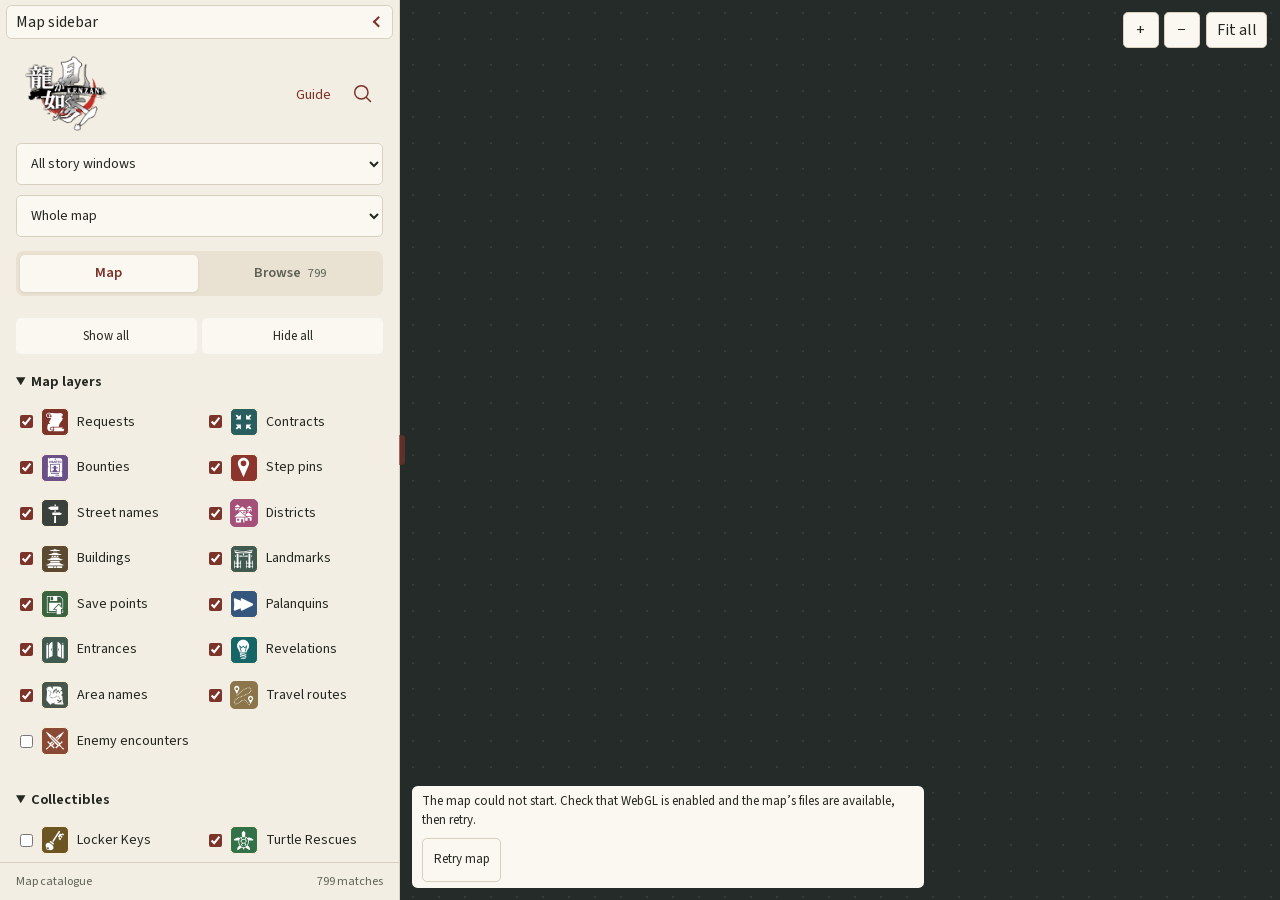
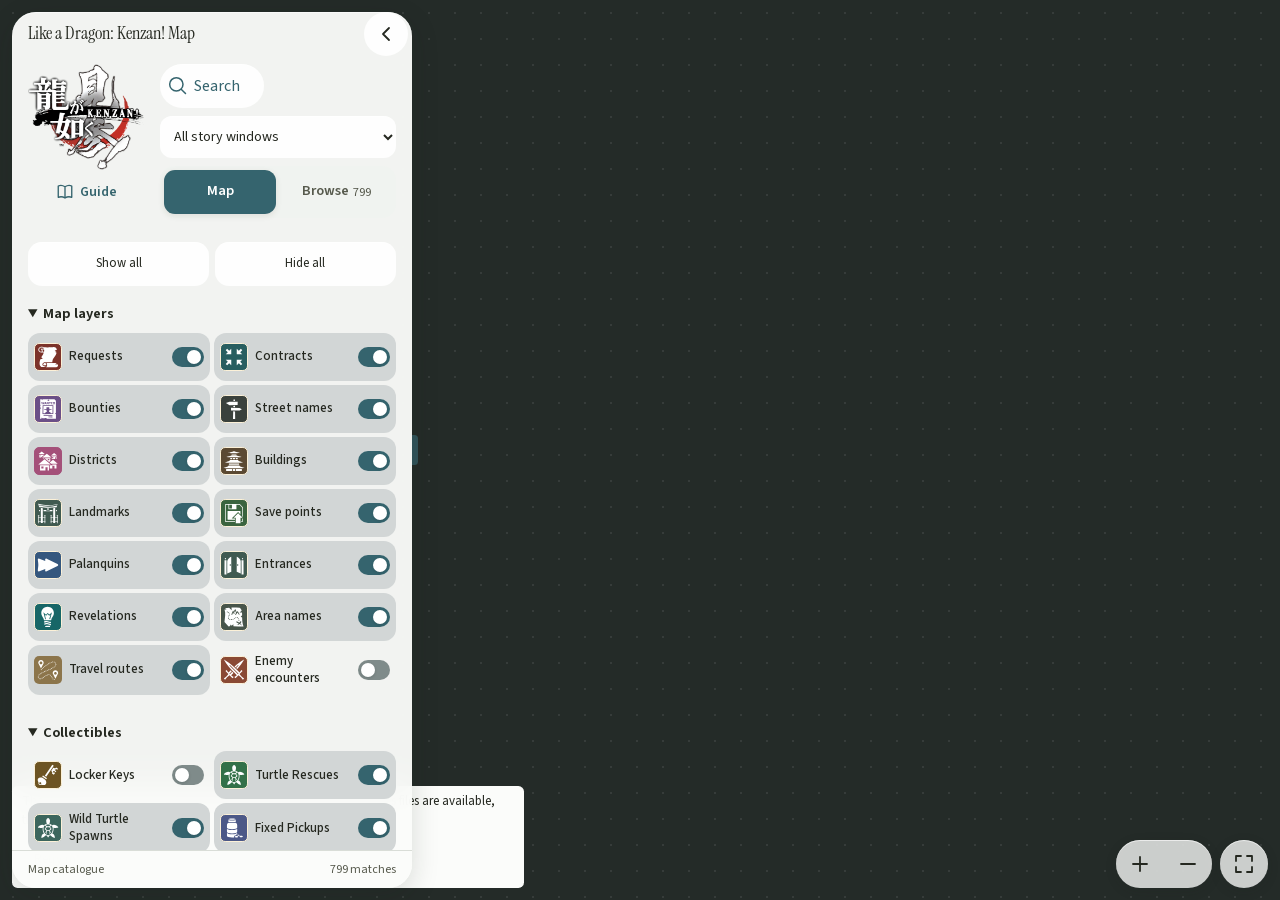
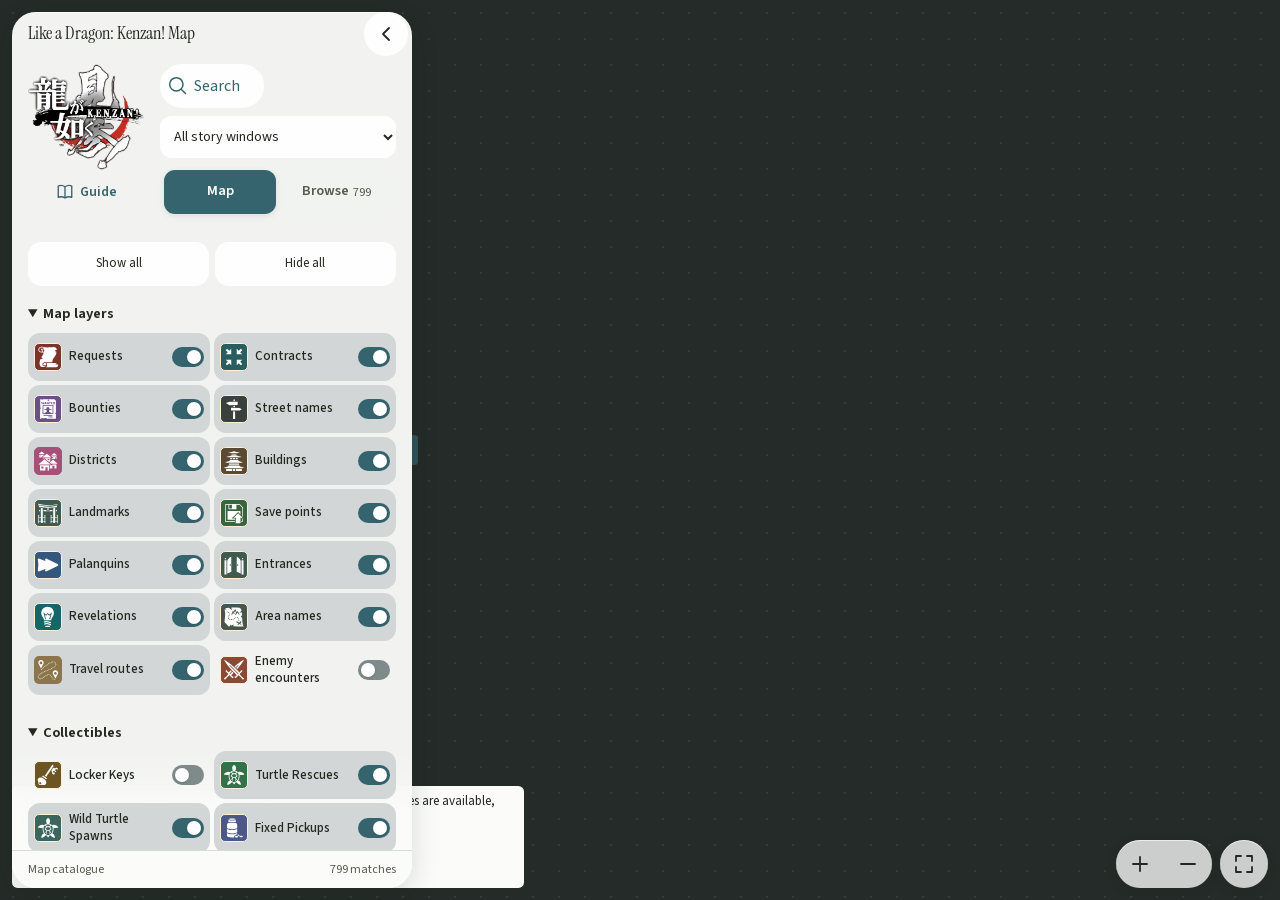
